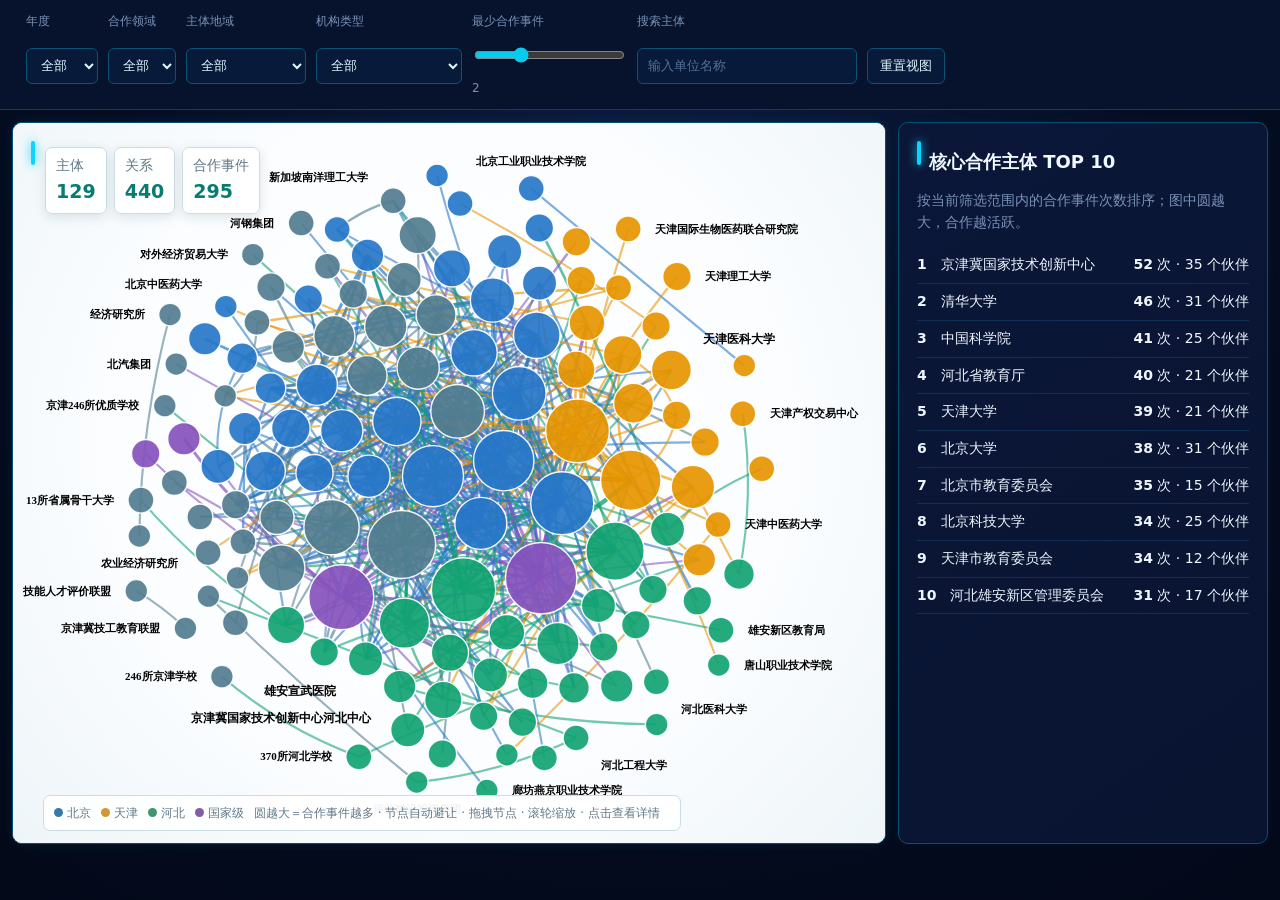
==== web7.8/network/index.html @ 8069d140 "fix: remove duplicate event - 首都教育 京津冀蒙高校商科分联盟 (f470b2ea8380) Removed duplicate cooperation event (s" ====
<!doctype html>
<html lang="zh-CN"><head><meta charset="utf-8"><meta name="viewport" content="width=device-width,initial-scale=1">
<title>京津冀教育科技人才合作网络</title>
<style>
:root{--bg:#f5f7f6;--panel:#fff;--ink:#17323f;--muted:#6b7e87;--line:#dce5e3;--green:#137c69;--navy:#1f5169;--gold:#cf8c2b;--red:#b75555}*{box-sizing:border-box}body{margin:0;background:var(--bg);color:var(--ink);font:14px/1.55 "Microsoft YaHei",system-ui,sans-serif}header{padding:22px 26px 16px;background:linear-gradient(120deg,#143c50,#176f66);color:#fff}h1{margin:0;font-size:25px;letter-spacing:.03em}header p{margin:5px 0 0;color:#d9ece8}.filters{display:flex;gap:10px;flex-wrap:wrap;padding:14px 26px;background:#fff;border-bottom:1px solid var(--line)}label{display:grid;gap:4px;color:var(--muted);font-size:12px}select,input{height:36px;border:1px solid var(--line);border-radius:6px;padding:0 10px;background:#fff;color:var(--ink)}input[type=search]{width:220px}.main{display:grid;grid-template-columns:minmax(0,1fr) 370px;gap:14px;padding:14px;max-width:1650px;margin:auto}.network,.side,.card{background:var(--panel);border:1px solid var(--line);border-radius:10px}.network{position:relative;min-height:690px;overflow:hidden}.network canvas{width:100%;height:690px;display:block;cursor:grab}.network canvas:active{cursor:grabbing}.metrics{position:absolute;left:14px;top:14px;display:flex;gap:7px;pointer-events:none}.metric{background:#ffffffea;border:1px solid var(--line);border-radius:7px;padding:7px 10px;box-shadow:0 3px 12px #203b4720}.metric b{display:block;font-size:19px;color:var(--green)}.legend{position:absolute;left:14px;bottom:12px;background:#ffffffed;border:1px solid var(--line);border-radius:7px;padding:8px 10px;color:var(--muted);font-size:12px}.legend span{margin-right:10px}.dot{display:inline-block;width:9px;height:9px;border-radius:50%;margin-right:4px}.side{padding:16px;min-height:690px;overflow:auto;max-height:calc(100vh - 150px)}h2{margin:0 0 8px;font-size:18px}h3{font-size:14px;margin:18px 0 7px}.muted{color:var(--muted)}.tag{display:inline-block;padding:2px 7px;border-radius:10px;background:#edf5f2;color:var(--green);margin:2px;font-size:12px}.event{border-top:1px solid var(--line);padding:10px 0}.event a{color:var(--navy);font-weight:600;text-decoration:none}.event p{margin:4px 0;color:var(--muted);font-size:12px}.partner{display:flex;justify-content:space-between;border-bottom:1px solid var(--line);padding:7px 0}.tooltip{position:fixed;display:none;z-index:9;max-width:300px;background:#17323fee;color:#fff;padding:8px 10px;border-radius:6px;pointer-events:none;font-size:12px}.empty{padding:45px 10px;text-align:center;color:var(--muted)}button{border:1px solid var(--line);background:#fff;height:36px;border-radius:6px;padding:0 12px;color:var(--ink)}@media(max-width:900px){.main{grid-template-columns:1fr}.network,.network canvas{min-height:570px;height:570px}.side{max-height:none;min-height:0}.metrics{flex-wrap:wrap;right:10px}.filters{padding:12px}input[type=search]{width:180px}}

/* V2：与总体智能决策平台一致的深色数据大屏风格 */
:root{--bg:#050d22;--panel:#0b1635;--ink:#eef7ff;--muted:#7892b8;--line:#0b5273;--green:#00d5b0;--navy:#09c9f4;--gold:#ffb51f;--red:#ff6374}
body{background:radial-gradient(circle at 50% 0,#0c1d43 0,#050d22 48%,#030919 100%);color:var(--ink)}
header{padding:18px 26px 16px;background:linear-gradient(90deg,#061128 0,#081735 55%,#07122b 100%);border-bottom:2px solid #064969;box-shadow:0 5px 24px #00bde31a}
.brand{display:flex;align-items:center;gap:14px}.brandmark{width:46px;height:46px;border:2px solid #08c6f4;border-radius:50%;display:grid;place-items:center;color:#0bd0ff;font-size:23px;box-shadow:0 0 18px #00bde344,inset 0 0 15px #00bde322}.brandtext h1{font-size:23px;text-shadow:0 0 12px #00bde344}.brandtext p{margin:2px 0 0}.navhint{margin-left:auto;display:flex;gap:8px}.navhint span{padding:8px 13px;border:1px solid #0a3d60;border-radius:6px;color:#7994bc}.navhint .active{color:#0dd6ff;background:#072848;box-shadow:0 0 15px #00bde329}
.filters{background:#07132d;border-bottom:1px solid #06435f;padding:12px 26px}.filters label{color:#7892b8}.filters select,.filters input,.filters button{background:#081a39;color:#dff7ff;border-color:#0b5273}.filters input::placeholder{color:#547197}.filters input[type=range]{accent-color:#06ccef}.filters button:hover{border-color:#0bd4ff;color:#0bd4ff;box-shadow:0 0 10px #00c8ef44}
.main{max-width:none;padding:12px;gap:12px}.network,.side,.card{border:1px solid #085073;border-radius:10px;box-shadow:0 0 12px #00c9ef0d}.network{min-height:720px;background:#fff;box-shadow:inset 0 0 0 1px #dce8ef,0 0 12px #00c9ef18}.side{background:linear-gradient(145deg,#0b1738,#091431)}.network:before,.side:before{content:"";position:absolute;left:18px;top:18px;width:4px;height:24px;border-radius:3px;background:#0bd4ff;box-shadow:0 0 10px #0bd4ff}.network canvas{height:720px;background:radial-gradient(circle at 50% 45%,#ffffff 0,#fbfdff 58%,#eef5f8 100%)}
.metrics{left:32px;top:24px}.metric{background:#fffffff2;border-color:#cbdce5;color:#607887;box-shadow:0 3px 12px #18394a22}.metric b{color:#087c71;text-shadow:none}.legend{left:30px;background:#fffffff2;border-color:#cbdce5;color:#607887}.side{position:relative;padding:25px 18px 18px;min-height:720px;max-height:calc(100vh - 154px)}.side h2{padding-left:12px;color:#eff9ff}.side h3{color:#bcd8eb}.side .muted{color:#7892b8}.tag{background:#062b43;color:#0fd5f3;border:1px solid #075579}.event,.partner{border-color:#123054}.event a{color:#25d4ff}.event a:hover{text-shadow:0 0 8px #00c8ef88}.event p{color:#7892b8}.tooltip{background:#07152ff2;border:1px solid #0bc8ef;color:#eafbff;box-shadow:0 0 18px #00c8ef55}.empty{color:#7892b8}
@media(max-width:900px){.navhint{display:none}.network,.network canvas{min-height:600px;height:600px}.side{min-height:0}}
</style><style>header{display:none!important}html,body{height:100%;overflow:auto}</style></head><body>
<header><div class="brand"><div class="brandmark">↑</div><div class="brandtext"><h1>京津冀教育科技人才协同发展智能决策平台</h1><p>教育科技人才一体化 · 数据驱动 · 智能决策</p></div><div class="navhint"><span>首页</span><span class="active">协同监测</span><span>一体化分析</span><span>资源研究</span></div></div></header>
<section class="filters"><label>年度<select id="year"></select></label><label>合作领域<select id="domain"></select></label><label>主体地域<select id="region"></select></label><label>机构类型<select id="type"></select></label><label>最少合作事件<input id="min" type="range" min="1" max="5" value="2"><span id="minv">2</span></label><label>搜索主体<input id="search" type="search" placeholder="输入单位名称"></label><label>&nbsp;<button id="reset">重置视图</button></label></section>
<main class="main"><section class="network"><canvas id="canvas"></canvas><div class="metrics" id="metrics"></div><div class="legend"><span><i class="dot" style="background:#3979a8"></i>北京</span><span><i class="dot" style="background:#d59736"></i>天津</span><span><i class="dot" style="background:#3e9670"></i>河北</span><span><i class="dot" style="background:#865da4"></i>国家级</span><span>圆越大＝合作事件越多 · 节点自动避让 · 拖拽节点 · 滚轮缩放 · 点击查看详情</span></div></section><aside class="side" id="side"><div class="empty">点击节点或连线查看合作详情</div></aside></main><div class="tooltip" id="tip"></div>
<script>const DATA={"meta":{"source_file":"D:\\xwechat_files\\wxid_mkqjqmqepxcv22_532d\\msg\\file\\2026-08\\京津冀教育科技人才协同发展事件数据库(1).xlsx","source_rows":872,"deduplicated_events":839,"included_events":418,"excluded_events":421,"nodes":336,"edges":1553,"body_fetch_usable":467},"nodes":[{"id":"京津冀国家技术创新中心","name":"京津冀国家技术创新中心","region":"中央及国家级","type":"园区及平台","event_count":52,"partner_count":75,"event_ids":["01e055aff99e","06ebd5f89144","0906494f4fde","106d9d2fc551","109b3387d1ed","142f8fd64986","1850ac233330","1875d69f1ff2","1be061aa621b","263f63794c7e","28ec46198712","33f8ccdfa857","342f454cb18b","3597f54d7ce5","370dd178e4c0","3942eb777fcd","3acffaf16e60","469114cd477e","4e369cf79e37","50f0d070b2e9","5ec7fa03bc88","665514667b36","6680ca3bd3eb","6f6f33fc5ad5","7746b48a8fd6","77b0f37a5fa3","7fdbab0e2c99","80da3270ca38","82987978a634","842acb5c7f23","8fbe31165efe","9fc32e26121e","a6f9c026150e","b06c15eb9127","b79d5b9b77cd","b7b74e21c752","b80bbf5bf09a","b9f520d0c2be","ba60875f2404","be96c21eb8de","c4c9e2ab505d","c5bd87ef06f4","c71d321e7f14","cfc4c50e1c89","d0c648d0df20","db5dc44e192b","dcd30cea3461","de1c3c314a8d","f0ffb0e7230a","f9b4d84347a6","fd97b5c7b16a","fef32b311067"]},{"id":"清华大学","name":"清华大学","region":"其他","type":"高校","event_count":46,"partner_count":79,"event_ids":["0906494f4fde","0b1bb77cca22","109b3387d1ed","15dd299658e2","187901493623","1aa36284285a","248c2bdabce5","266354b0bc82","2dd7b546f920","2dfdb08df81a","335441c7f6f4","34d2e0b5cf9d","3597f54d7ce5","36db40d65f28","36e3dc51bcd3","4697380b0ef9","51826ee925c2","5557e9390ba1","56da93487727","5a16c2e0fddb","5cd5b594fc6c","60621381730d","610b2d7a52e7","665514667b36","6cc1622c0039","78a0b305bd24","7e89385ef152","82448ecf137b","82987978a634","84580a4b306a","9164ebfd12e3","971efa746d02","9ad09223bed3","a11eb30903a8","a6f9c026150e","ac7a938dc5be","adfe0d4be02b","b047d87e29cc","b15b1bd6f713","b714af468f29","b9532602e520","bb029920bb19","dddd9a68fbfd","dea31f1c6885","f8b83ace4ce6","feb7f1f1bfaa"]},{"id":"中国科学院","name":"中国科学院","region":"中央及国家级","type":"高校","event_count":41,"partner_count":81,"event_ids":["01fb97722ce7","0eb7b739b3e2","15dd299658e2","1d864b4aac15","22ce18ba667a","22d56f313c37","263f63794c7e","2f2b24e48dd6","342f454cb18b","34d2e0b5cf9d","36471a0ac72a","377988fe750e","39153ec2525d","46144307a230","4fd20f540b21","50f0d070b2e9","51826ee925c2","58fb04ba9334","665514667b36","70a06d486361","753d0f9583be","78a0b305bd24","7e8e4b448d14","80902db3ca78","80da3270ca38","82987978a634","877e6b0117ef","8a558a37112c","8dfffb831c91","a2f8cfed0c7a","a5cd266ef7f1","a6b3b626f26b","a741ac4c527a","b3d19019a73a","c71d321e7f14","cd7d1617a87f","deb15c0a06b4","e0ea34e5260d","e876ccb1abd2","f9b4d84347a6","feb7f1f1bfaa"]},{"id":"河北省教育厅","name":"河北省教育厅","region":"河北","type":"政府部门","event_count":40,"partner_count":53,"event_ids":["06abeca02577","0b862483613f","17a995a6f9ab","1aa36284285a","20bde6b3cd98","20d4cf0975d2","264ffa85e14c","2e489f296b43","48229683189f","56a346f1d5c5","5756e66f3011","601230dc5061","62d6e7d37638","652a25f2c4f3","6c7bef679514","7b00247bb1b2","7dee9d5f3dcd","8153e64ae110","8490296e65c9","8822146da062","8c369fbf81fe","930bb80ada24","968f0f7db956","ba858f73772f","baafbef5658a","c74265ca6269","c7c98f4079a1","ca9f8760969e","d0195c3c7c72","dbb2c4cbd35a","e5eb286cbff4","e6ffe73155cd","e7b6e370c4c6","f20059e569a2","f4241db521a6","f47a5c51e1fd","f9b4d84347a6","fa45322af950","fda5b03ad51e","ff1303741999"]},{"id":"天津大学","name":"天津大学","region":"天津","type":"高校","event_count":39,"partner_count":67,"event_ids":["0906494f4fde","109b3387d1ed","1a9e3dc9356c","266354b0bc82","29f11319fde6","2dd7b546f920","396c8539be7f","4dcda725bc95","50b7637e3d1a","665514667b36","6bd9036c93c5","71e9b9d51bae","72d25cc8e4f2","76a9586858db","79feb4b2701c","7d31cde9cebf","82987978a634","9164ebfd12e3","9347226d1cbe","9eab991eaddc","a11eb30903a8","a553b222eae3","a5cd266ef7f1","a6f9c026150e","a940e60a135b","ba60875f2404","bdfe8378b173","bebc0d56976b","c3ece6156471","c4c9e2ab505d","c537c4fdee1a","cfc4c50e1c89","d00c35e88a17","e97d89c8060d","f6097602abfc","f789408b34df","f8b83ace4ce6","fd1fe5c1149e","ff48e168fe15"]},{"id":"北京大学","name":"北京大学","region":"北京","type":"高校","event_count":38,"partner_count":60,"event_ids":["08f85bda557c","0b1bb77cca22","0bce36c6b8b6","1514f3d4f274","15dd299658e2","1850ac233330","187901493623","1be061aa621b","266354b0bc82","28ec46198712","29ad4bd3c9b1","335441c7f6f4","3597f54d7ce5","36db40d65f28","419fc9ccc65e","51826ee925c2","7e89385ef152","812b7007ab5f","82448ecf137b","82987978a634","8429784189d7","916a5836caf9","930bb80ada24","9e3b4b5e1d36","ac7a938dc5be","ad0ee04fa1a7","adfe0d4be02b","b3d19019a73a","b714af468f29","b9532602e520","bb029920bb19","c4f68dade48e","c5bd87ef06f4","d0df7e69dc8a","dea31f1c6885","df9009a14fcc","ec41674301ef","f1d7354e246a"]},{"id":"北京市教育委员会","name":"北京市教育委员会","region":"北京","type":"政府部门","event_count":35,"partner_count":28,"event_ids":["06abeca02577","0b862483613f","17a995a6f9ab","1aa36284285a","20bde6b3cd98","20d4cf0975d2","264ffa85e14c","2a65d849b128","2dfdb08df81a","39bb1ac32428","43197cf5fac2","47a0ac534b5f","48229683189f","5756e66f3011","62d6e7d37638","652a25f2c4f3","7b00247bb1b2","7dee9d5f3dcd","8153e64ae110","8490296e65c9","8692e0b59331","8822146da062","968f0f7db956","9b5bdcd8f51c","ba858f73772f","c74265ca6269","c7c98f4079a1","d0195c3c7c72","dbb2c4cbd35a","e5eb286cbff4","e6ffe73155cd","eeb9d67c9201","f20059e569a2","f4241db521a6","fa45322af950"]},{"id":"北京科技大学","name":"北京科技大学","region":"北京","type":"高校","event_count":34,"partner_count":48,"event_ids":["0e9bc0b1db5b","14631aa6ad74","161a59b833ee","1be061aa621b","23e13d80f45e","28ec46198712","2e489f296b43","2f2b24e48dd6","39bb1ac32428","551d78440cf4","5557e9390ba1","5bb6627f2507","5d4f7ee504ab","67679dcf7460","78a0b305bd24","8350e89beca9","8398056a7583","886a7365e92e","8efa8e0b2738","916a5836caf9","9e3b4b5e1d36","a6b3b626f26b","ac7a938dc5be","adfe0d4be02b","baf2dfbec480","c49b0fad66c6","d427e1c51e72","d45c8736bce2","df5569acba9a","e3827f5f4680","e9529d4e0f5f","f1d7354e246a","f47a5c51e1fd","f9b4d84347a6"]},{"id":"天津市教育委员会","name":"天津市教育委员会","region":"天津","type":"政府部门","event_count":34,"partner_count":36,"event_ids":["06abeca02577","0b862483613f","103eb284bbfe","10f7d2bd96a5","17a995a6f9ab","1aa36284285a","20d4cf0975d2","22437c5515fa","264ffa85e14c","43197cf5fac2","48229683189f","4dc0dec9bea1","4dcda725bc95","5756e66f3011","5da3b46d856c","62d6e7d37638","652a25f2c4f3","7b00247bb1b2","7dee9d5f3dcd","8153e64ae110","8822146da062","930bb80ada24","968f0f7db956","a42465b1e316","ba858f73772f","c74265ca6269","c7c98f4079a1","d0195c3c7c72","d5405ca2d94a","d937d9664c5c","dbb2c4cbd35a","e5eb286cbff4","f4241db521a6","fa45322af950"]},{"id":"河北雄安新区管理委员会","name":"河北雄安新区管理委员会","region":"河北","type":"政府部门","event_count":31,"partner_count":47,"event_ids":["0bce36c6b8b6","109b3387d1ed","174814127978","264ffa85e14c","29b1431faf12","29cfdb4b30c5","2dfdb08df81a","36471a0ac72a","36db40d65f28","36e3dc51bcd3","36f47a364fab","50191d5bedb2","5bb6627f2507","5cd5b594fc6c","65ef85ea88f8","6cc1622c0039","7017ac790ec0","80da3270ca38","83e626753f7a","91d7bf103e31","9b5bdcd8f51c","a2f8cfed0c7a","b1a1ea749a83","d731aedf65cf","d937d9664c5c","e3827f5f4680","ed3f5dbe7344","eeb9d67c9201","f210131f3f13","f9aca522b956","f9b4d84347a6"]},{"id":"南开大学","name":"南开大学","region":"其他","type":"高校","event_count":27,"partner_count":52,"event_ids":["0906494f4fde","15dd299658e2","20ee6915489d","266354b0bc82","29f11319fde6","335441c7f6f4","71e9b9d51bae","72d25cc8e4f2","753d0f9583be","7d31cde9cebf","81cc708b7eb2","82448ecf137b","930bb80ada24","9347226d1cbe","98ac57c56aa0","9ad09223bed3","9c468aa9ce0a","a4b21e21f5db","b06c15eb9127","ba60875f2404","bdfe8378b173","c4c9e2ab505d","ca9f8760969e","d00c35e88a17","dbaf5bbb776a","f6097602abfc","fef32b311067"]},{"id":"北京交通大学","name":"北京交通大学","region":"北京","type":"高校","event_count":25,"partner_count":49,"event_ids":["0e9bc0b1db5b","14631aa6ad74","1be061aa621b","23e13d80f45e","28ec46198712","2e489f296b43","335441c7f6f4","36f47a364fab","435d208bc9b3","551d78440cf4","5557e9390ba1","5d4f7ee504ab","665514667b36","67679dcf7460","8350e89beca9","8692e0b59331","9e3b4b5e1d36","adfe0d4be02b","b2861ae6a07a","b8886facbccc","c49b0fad66c6","d427e1c51e72","d45c8736bce2","d7f22b2b33fe","e9529d4e0f5f"]},{"id":"中国地质大学","name":"中国地质大学","region":"其他","type":"高校","event_count":25,"partner_count":42,"event_ids":["0e9bc0b1db5b","14631aa6ad74","1be061aa621b","23e13d80f45e","28ec46198712","29cfdb4b30c5","2e489f296b43","335441c7f6f4","33758b406391","551d78440cf4","5557e9390ba1","5d4f7ee504ab","67679dcf7460","8692e0b59331","9e3b4b5e1d36","a2f8cfed0c7a","adfe0d4be02b","b2861ae6a07a","c49b0fad66c6","c4f68dade48e","d427e1c51e72","d45c8736bce2","d5b5c72df9bf","e9529d4e0f5f","ff48e168fe15"]},{"id":"北京理工大学","name":"北京理工大学","region":"北京","type":"高校","event_count":23,"partner_count":57,"event_ids":["106d9d2fc551","15dd299658e2","1decac513b58","51826ee925c2","551d78440cf4","5756e66f3011","610b2d7a52e7","665514667b36","67679dcf7460","781c34b77112","78a0b305bd24","9164ebfd12e3","a8c963a09380","b2861ae6a07a","bdfe8378b173","c49b0fad66c6","c4f68dade48e","c5bd87ef06f4","c7e8156809b5","d00c35e88a17","d0c648d0df20","d427e1c51e72","f0ffb0e7230a"]},{"id":"河北工业大学","name":"河北工业大学","region":"河北","type":"高校","event_count":21,"partner_count":57,"event_ids":["06c2634c4090","160abf7127b6","266354b0bc82","2dd7b546f920","2e489f296b43","4697380b0ef9","56440da13754","665514667b36","6bd9036c93c5","74aa161a9194","74da33b8dc48","769e8398e7a5","76a9586858db","8c369fbf81fe","9164ebfd12e3","976978a64502","b2861ae6a07a","cd7d1617a87f","d45c8736bce2","f6097602abfc","ff48e168fe15"]},{"id":"北京林业大学","name":"北京林业大学","region":"北京","type":"高校","event_count":19,"partner_count":39,"event_ids":["0e9bc0b1db5b","14631aa6ad74","15dd299658e2","1be061aa621b","23e13d80f45e","28ec46198712","2e489f296b43","551d78440cf4","5557e9390ba1","5d4f7ee504ab","67679dcf7460","8350e89beca9","9e3b4b5e1d36","adfe0d4be02b","b2861ae6a07a","c49b0fad66c6","d427e1c51e72","d45c8736bce2","e9529d4e0f5f"]},{"id":"北京航空航天大学","name":"北京航空航天大学","region":"北京","type":"高校","event_count":17,"partner_count":37,"event_ids":["106d9d2fc551","1850ac233330","20ee6915489d","5362a507de9e","551d78440cf4","5bb6627f2507","67679dcf7460","7017ac790ec0","8692e0b59331","8efa8e0b2738","94745b81db46","a4b21e21f5db","b2861ae6a07a","b3d19019a73a","c49b0fad66c6","df9009a14fcc","f9b4d84347a6"]},{"id":"中国人民大学","name":"中国人民大学","region":"其他","type":"高校","event_count":17,"partner_count":34,"event_ids":["1aa36284285a","2a65d849b128","2dfdb08df81a","4e369cf79e37","60621381730d","664169bef7f2","753d0f9583be","7c63b1b6bff6","7e89385ef152","8692e0b59331","916a5836caf9","91d7bf103e31","9c468aa9ce0a","adfe0d4be02b","b2dbd0b32e5c","ed3f5dbe7344","f1d7354e246a"]},{"id":"北京经济管理职业学院","name":"北京经济管理职业学院","region":"北京","type":"高校","event_count":17,"partner_count":29,"event_ids":["1aa36284285a","1c19ad865438","20d4cf0975d2","264ffa85e14c","2dfdb08df81a","5756e66f3011","60621381730d","7b00247bb1b2","8153e64ae110","81ee5ee87035","8822146da062","a8c963a09380","ba858f73772f","c7e8156809b5","d427e1c51e72","d5405ca2d94a","fa45322af950"]},{"id":"北京市科学技术研究院","name":"北京市科学技术研究院","region":"北京","type":"科研院所","event_count":15,"partner_count":31,"event_ids":["06ebd5f89144","22d56f313c37","3597f54d7ce5","422901699ca3","6c8ea2b2aa1d","7627ba5b12b2","82987978a634","84580a4b306a","920a5a0940b8","a8c963a09380","abf6a57fe579","c5d6f6defcf4","cf56ffea12f7","e7d88f0690bf","f0ffb0e7230a"]},{"id":"北京工业大学","name":"北京工业大学","region":"北京","type":"高校","event_count":13,"partner_count":43,"event_ids":["064982624bdb","1be061aa621b","28ec46198712","40a9000471df","665514667b36","88891e52783d","a4b21e21f5db","a553b222eae3","c49b0fad66c6","f6097602abfc","fd97b5c7b16a","ff1303741999","ff454a215e71"]},{"id":"北京工商大学","name":"北京工商大学","region":"北京","type":"高校","event_count":13,"partner_count":29,"event_ids":["0256e2d6438d","2b9ddf0f7900","39153ec2525d","40a9000471df","4e369cf79e37","5756e66f3011","7b00247bb1b2","9d8479d167e0","a8c963a09380","ba858f73772f","c7e8156809b5","ccdceef868d2","ff1303741999"]},{"id":"天津市科技创新发展中心","name":"天津市科技创新发展中心","region":"天津","type":"园区及平台","event_count":14,"partner_count":22,"event_ids":["06ebd5f89144","377988fe750e","469114cd477e","5eeb6f103760","6312a21988da","8b988f6e9aa2","920a5a0940b8","9fc32e26121e","b03c12f3d24d","b05bfed71bd9","b084c21ac3fd","c5d6f6defcf4","e7a8c7956960","fef32b311067"]},{"id":"首都师范大学","name":"首都师范大学","region":"其他","type":"高校","event_count":13,"partner_count":35,"event_ids":["1ba994c2708a","1be061aa621b","2005fc894b55","28ec46198712","47a0ac534b5f","54ca466dd712","665514667b36","8c369fbf81fe","baafbef5658a","d171458ce4a5","d427e1c51e72","fd97b5c7b16a","fe85186899f9"]},{"id":"雄安高校协同创新联盟","name":"雄安高校协同创新联盟","region":"河北","type":"社会组织","event_count":13,"partner_count":31,"event_ids":["14631aa6ad74","23e13d80f45e","5362a507de9e","7e89385ef152","8350e89beca9","8398056a7583","a29e3146c0d3","b2861ae6a07a","baf2dfbec480","d45c8736bce2","df5569acba9a","f47a5c51e1fd","f9b4d84347a6"]},{"id":"中关村发展集团","name":"中关村发展集团","region":"其他","type":"企业","event_count":13,"partner_count":22,"event_ids":["0b1bb77cca22","174814127978","5bb6627f2507","65ef85ea88f8","6680ca3bd3eb","7627ba5b12b2","7d5e3d9cb708","82932b0c6c39","842acb5c7f23","8efa8e0b2738","deb15c0a06b4","e6ad2226763e","f0ffb0e7230a"]},{"id":"天津科技大学","name":"天津科技大学","region":"天津","type":"高校","event_count":11,"partner_count":32,"event_ids":["0b4a63cd51df","335441c7f6f4","39153ec2525d","40a9000471df","4dcda725bc95","76a9586858db","7be5d0c18daa","976978a64502","bdfe8378b173","e6ad2226763e","ff1303741999"]},{"id":"天津医科大学","name":"天津医科大学","region":"天津","type":"高校","event_count":11,"partner_count":28,"event_ids":["29f11319fde6","341abfd0233d","39153ec2525d","6a06be5a7284","7e89385ef152","812b7007ab5f","9347226d1cbe","c3ece6156471","d8f467e70296","fea1128ff625","ff1303741999"]},{"id":"北京信息科技大学","name":"北京信息科技大学","region":"北京","type":"高校","event_count":12,"partner_count":21,"event_ids":["16a4ce8c0faa","1be061aa621b","28ec46198712","5756e66f3011","7b00247bb1b2","9d8479d167e0","a8c963a09380","ba858f73772f","c7e8156809b5","d0c648d0df20","dee40d294d91","f4241db521a6"]},{"id":"中国卫星网络集团","name":"中国卫星网络集团","region":"其他","type":"企业","event_count":12,"partner_count":18,"event_ids":["08ca01938199","142f8fd64986","248c2bdabce5","2ddeb996641f","56440da13754","7017ac790ec0","971efa746d02","b778665584dd","be96c21eb8de","d835b3af6634","db5dc44e192b","ecde370d007e"]},{"id":"燕山大学","name":"燕山大学","region":"其他","type":"高校","event_count":11,"partner_count":30,"event_ids":["20ee6915489d","335441c7f6f4","5362a507de9e","88891e52783d","8c369fbf81fe","a4b21e21f5db","b047d87e29cc","b2861ae6a07a","bb029920bb19","f9b4d84347a6","ff48e168fe15"]},{"id":"华北电力大学","name":"华北电力大学","region":"其他","type":"高校","event_count":11,"partner_count":29,"event_ids":["20ee6915489d","2e489f296b43","551d78440cf4","6291a28b7b22","67679dcf7460","976978a64502","b2861ae6a07a","c49b0fad66c6","d7f22b2b33fe","e46f2af808f8","f210131f3f13"]},{"id":"北京联合大学","name":"北京联合大学","region":"北京","type":"高校","event_count":11,"partner_count":21,"event_ids":["39153ec2525d","47a0ac534b5f","5756e66f3011","7b00247bb1b2","98131f6503b8","9d8479d167e0","a8c963a09380","b2dbd0b32e5c","ba858f73772f","c39a0e7f2998","c7e8156809b5"]},{"id":"天津职业大学","name":"天津职业大学","region":"天津","type":"高校","event_count":10,"partner_count":22,"event_ids":["22437c5515fa","36db40d65f28","587e06f918e8","930bb80ada24","a0787d67fea2","d0195c3c7c72","d0d75fb5e33c","df6af191ec52","f20059e569a2","fda5b03ad51e"]},{"id":"北京邮电大学","name":"北京邮电大学","region":"北京","type":"高校","event_count":10,"partner_count":21,"event_ids":["109b3387d1ed","1806d3fa6609","20ee6915489d","29b1431faf12","2ddeb996641f","9164ebfd12e3","a59233efd040","ad0ee04fa1a7","b6ac9357b325","d7f22b2b33fe"]},{"id":"河北清华发展研究院","name":"河北清华发展研究院","region":"河北","type":"科研院所","event_count":9,"partner_count":37,"event_ids":["16a4ce8c0faa","2dd7b546f920","4697380b0ef9","56da93487727","58fb04ba9334","5a16c2e0fddb","665514667b36","7e89385ef152","dddd9a68fbfd"]},{"id":"北京师范大学","name":"北京师范大学","region":"北京","type":"高校","event_count":9,"partner_count":36,"event_ids":["0e1da7ac4ea2","15dd299658e2","2005fc894b55","41c31f7c1ffb","56a346f1d5c5","665514667b36","adfe0d4be02b","c49b0fad66c6","ca9f8760969e"]},{"id":"天津师范大学","name":"天津师范大学","region":"天津","type":"高校","event_count":9,"partner_count":35,"event_ids":["01fb97722ce7","103eb284bbfe","40a9000471df","50b7637e3d1a","56a346f1d5c5","665514667b36","b2dbd0b32e5c","baafbef5658a","ca9f8760969e"]},{"id":"河北大学","name":"河北大学","region":"河北","type":"高校","event_count":9,"partner_count":32,"event_ids":["0e1da7ac4ea2","2858ab57c7e9","39153ec2525d","601230dc5061","6291a28b7b22","82987978a634","b2861ae6a07a","b2dbd0b32e5c","bb029920bb19"]},{"id":"首都医科大学","name":"首都医科大学","region":"其他","type":"高校","event_count":9,"partner_count":32,"event_ids":["0b1bb77cca22","3a77c92ad9ea","419fc9ccc65e","82987978a634","a7034309211f","b83210d607a8","c49b0fad66c6","ecde370d007e","fef32b311067"]},{"id":"北京化工大学","name":"北京化工大学","region":"北京","type":"高校","event_count":9,"partner_count":21,"event_ids":["0256e2d6438d","15dd299658e2","2b9ddf0f7900","2ffc01771e1b","4fd20f540b21","976978a64502","abb146f6f412","bebc0d56976b","e876ccb1abd2"]},{"id":"京津冀国家技术创新中心雄安中心","name":"京津冀国家技术创新中心雄安中心","region":"河北","type":"园区及平台","event_count":9,"partner_count":19,"event_ids":["109b3387d1ed","142f8fd64986","50f0d070b2e9","80da3270ca38","b79d5b9b77cd","b9f520d0c2be","c71d321e7f14","db5dc44e192b","f9b4d84347a6"]},{"id":"河北师范大学","name":"河北师范大学","region":"河北","type":"高校","event_count":7,"partner_count":36,"event_ids":["56a346f1d5c5","665514667b36","b2861ae6a07a","baafbef5658a","f40aff123513","fe85186899f9","ff1303741999"]},{"id":"河北省科学院","name":"河北省科学院","region":"河北","type":"高校","event_count":8,"partner_count":19,"event_ids":["06ebd5f89144","342f454cb18b","4fd20f540b21","7627ba5b12b2","c5d6f6defcf4","dcd30cea3461","e876ccb1abd2","ed1847487a91"]},{"id":"京津冀国家技术创新中心天津中心","name":"京津冀国家技术创新中心天津中心","region":"天津","type":"园区及平台","event_count":8,"partner_count":8,"event_ids":["01e055aff99e","342f454cb18b","6f6f33fc5ad5","842acb5c7f23","8fbe31165efe","b79d5b9b77cd","ba60875f2404","c4c9e2ab505d"]},{"id":"北京建筑大学","name":"北京建筑大学","region":"北京","type":"高校","event_count":7,"partner_count":27,"event_ids":["39bb1ac32428","4a23a1e8ce7f","665514667b36","82987978a634","b83c27fe7991","f191d518ce18","f9eae24ce415"]},{"id":"北海幼儿园","name":"北海幼儿园","region":"其他","type":"中小学及教育机构","event_count":7,"partner_count":26,"event_ids":["1aa36284285a","2dfdb08df81a","40a9000471df","60621381730d","611735ad4c69","9e3b4b5e1d36","ecde370d007e"]},{"id":"河北农业大学","name":"河北农业大学","region":"河北","type":"高校","event_count":7,"partner_count":22,"event_ids":["0334c580451c","1a9e3dc9356c","27f8ccd64d30","2e489f296b43","6291a28b7b22","b24d88a5871c","b8707040dc61"]},{"id":"雄安国创中心","name":"雄安国创中心","region":"河北","type":"园区及平台","event_count":7,"partner_count":20,"event_ids":["109b3387d1ed","36471a0ac72a","36f47a364fab","6c7bef679514","74aa161a9194","c71d321e7f14","d7f22b2b33fe"]},{"id":"北京市科学技术委员会、中关村科技园区管理委员会","name":"北京市科学技术委员会、中关村科技园区管理委员会","region":"北京","type":"政府部门","event_count":7,"partner_count":19,"event_ids":["0256e2d6438d","7627ba5b12b2","7d5e3d9cb708","8efa8e0b2738","cd7d1617a87f","e0ea34e5260d","f0ffb0e7230a"]},{"id":"雄安宣武医院","name":"雄安宣武医院","region":"河北","type":"其他","event_count":7,"partner_count":19,"event_ids":["1be061aa621b","4e369cf79e37","82448ecf137b","9e3b4b5e1d36","e89c5d67fe4b","ecde370d007e","fd97b5c7b16a"]},{"id":"河北省科技成果转化促进中心","name":"河北省科技成果转化促进中心","region":"河北","type":"园区及平台","event_count":7,"partner_count":14,"event_ids":["21c17eadf720","2270790d68f3","2abbf9f9610f","7627ba5b12b2","a7034309211f","b084c21ac3fd","fef32b311067"]},{"id":"北京(京津冀)国际科技创新中心","name":"北京(京津冀)国际科技创新中心","region":"北京","type":"园区及平台","event_count":7,"partner_count":11,"event_ids":["064982624bdb","1d864b4aac15","550d84a5b58e","781c34b77112","82932b0c6c39","c5bd87ef06f4","fd97b5c7b16a"]},{"id":"卫星互联网创新联盟","name":"卫星互联网创新联盟","region":"其他","type":"社会组织","event_count":7,"partner_count":11,"event_ids":["109b3387d1ed","1806d3fa6609","248c2bdabce5","2ddeb996641f","7017ac790ec0","d835b3af6634","db5dc44e192b"]},{"id":"天津工业大学","name":"天津工业大学","region":"天津","type":"高校","event_count":6,"partner_count":28,"event_ids":["5111842c2847","665514667b36","781c34b77112","b62f36f3dd8e","bebc0d56976b","dcd30cea3461"]},{"id":"北京财贸职业学院","name":"北京财贸职业学院","region":"北京","type":"高校","event_count":6,"partner_count":14,"event_ids":["1aa36284285a","2dfdb08df81a","56b5886eb677","60621381730d","81ee5ee87035","c39a0e7f2998"]},{"id":"京津冀国家技术创新中心河北中心","name":"京津冀国家技术创新中心河北中心","region":"河北","type":"园区及平台","event_count":6,"partner_count":12,"event_ids":["33f8ccdfa857","469114cd477e","b62f36f3dd8e","dcd30cea3461","ed1847487a91","fef32b311067"]},{"id":"京津冀科研院所联盟","name":"京津冀科研院所联盟","region":"其他","type":"社会组织","event_count":6,"partner_count":10,"event_ids":["06ebd5f89144","3597f54d7ce5","84580a4b306a","920a5a0940b8","c5d6f6defcf4","e7d88f0690bf"]},{"id":"北京服装学院","name":"北京服装学院","region":"北京","type":"高校","event_count":6,"partner_count":9,"event_ids":["5756e66f3011","7b00247bb1b2","9d8479d167e0","a8c963a09380","ba858f73772f","c7e8156809b5"]},{"id":"河北雄安新区管委会","name":"河北雄安新区管委会","region":"河北","type":"政府部门","event_count":6,"partner_count":9,"event_ids":["36db40d65f28","3acffaf16e60","3fa3998de4bb","664169bef7f2","7746b48a8fd6","7c63b1b6bff6"]},{"id":"中国科学院科技创新发展中心","name":"中国科学院科技创新发展中心","region":"中央及国家级","type":"园区及平台","event_count":6,"partner_count":8,"event_ids":["36471a0ac72a","377988fe750e","46144307a230","58fb04ba9334","7e8e4b448d14","a741ac4c527a"]},{"id":"北京大学首都发展研究院","name":"北京大学首都发展研究院","region":"北京","type":"高校","event_count":6,"partner_count":5,"event_ids":["1514f3d4f274","187901493623","8429784189d7","ad0ee04fa1a7","d0df7e69dc8a","dbaf5bbb776a"]},{"id":"石家庄铁道大学","name":"石家庄铁道大学","region":"河北","type":"高校","event_count":5,"partner_count":31,"event_ids":["2e489f296b43","435d208bc9b3","665514667b36","b8886facbccc","f0ffb0e7230a"]},{"id":"北京语言大学","name":"北京语言大学","region":"北京","type":"高校","event_count":5,"partner_count":18,"event_ids":["551d78440cf4","67679dcf7460","b2861ae6a07a","c49b0fad66c6","f9aca522b956"]},{"id":"中国农业大学","name":"中国农业大学","region":"其他","type":"高校","event_count":5,"partner_count":14,"event_ids":["27f8ccd64d30","2dd7b546f920","52a8c8a21448","5b8c222a517e","9d1f9bb31441"]},{"id":"北京北科控股有限公司","name":"北京北科控股有限公司","region":"北京","type":"企业","event_count":5,"partner_count":13,"event_ids":["2270790d68f3","7627ba5b12b2","84580a4b306a","e7d88f0690bf","f0ffb0e7230a"]},{"id":"河北经贸大学","name":"河北经贸大学","region":"河北","type":"高校","event_count":4,"partner_count":12,"event_ids":["753d0f9583be","9534a36ebb22","bb598aaf6b0a","ff1303741999"]},{"id":"首都经济贸易大学","name":"首都经济贸易大学","region":"北京","type":"高校","event_count":4,"partner_count":12,"event_ids":["40a9000471df","98ac57c56aa0","bb598aaf6b0a","ff1303741999"]},{"id":"河北370所学校","name":"河北370所学校","region":"河北","type":"中小学及教育机构","event_count":5,"partner_count":9,"event_ids":["1bd9bdd1d8f9","436d9663997c","67ec0a0b3729","9ef563803891","be96c21eb8de"]},{"id":"河北省科技成果展示交易中心","name":"河北省科技成果展示交易中心","region":"河北","type":"园区及平台","event_count":5,"partner_count":8,"event_ids":["5eeb6f103760","730d2c66d6df","7e8e4b448d14","dccd568ce628","e7a8c7956960"]},{"id":"河北地质大学","name":"河北地质大学","region":"河北","type":"高校","event_count":4,"partner_count":18,"event_ids":["2e489f296b43","33758b406391","b2861ae6a07a","d5b5c72df9bf"]},{"id":"河北建筑工程学院","name":"河北建筑工程学院","region":"河北","type":"高校","event_count":4,"partner_count":18,"event_ids":["665514667b36","b83c27fe7991","f191d518ce18","f9eae24ce415"]},{"id":"河北省人民政府","name":"河北省人民政府","region":"河北","type":"政府部门","event_count":4,"partner_count":17,"event_ids":["20ee6915489d","33758b406391","9e3b4b5e1d36","e0ea34e5260d"]},{"id":"河北科技大学","name":"河北科技大学","region":"河北","type":"高校","event_count":4,"partner_count":17,"event_ids":["2e489f296b43","4697380b0ef9","abb146f6f412","d45c8736bce2"]},{"id":"中国传媒大学","name":"中国传媒大学","region":"其他","type":"高校","event_count":4,"partner_count":15,"event_ids":["551d78440cf4","67679dcf7460","b2dbd0b32e5c","c49b0fad66c6"]},{"id":"中国医学科学院","name":"中国医学科学院","region":"其他","type":"高校","event_count":4,"partner_count":14,"event_ids":["0b1bb77cca22","109b3387d1ed","51826ee925c2","f40aff123513"]},{"id":"天津交通职业学院","name":"天津交通职业学院","region":"天津","type":"高校","event_count":4,"partner_count":12,"event_ids":["22437c5515fa","587e06f918e8","74da33b8dc48","d5405ca2d94a"]},{"id":"耀华中学","name":"耀华中学","region":"其他","type":"中小学及教育机构","event_count":4,"partner_count":11,"event_ids":["22437c5515fa","41c31f7c1ffb","56a346f1d5c5","587e06f918e8"]},{"id":"天津市农业科学院","name":"天津市农业科学院","region":"天津","type":"高校","event_count":4,"partner_count":10,"event_ids":["0334c580451c","52a8c8a21448","8bca59128467","b24d88a5871c"]},{"id":"天津理工大学","name":"天津理工大学","region":"天津","type":"高校","event_count":4,"partner_count":10,"event_ids":["0b4a63cd51df","39bb1ac32428","a5cd266ef7f1","d00c35e88a17"]},{"id":"国家合成生物技术创新中心","name":"国家合成生物技术创新中心","region":"中央及国家级","type":"园区及平台","event_count":4,"partner_count":9,"event_ids":["0eb7b739b3e2","71e9b9d51bae","871f9d224f17","8dfffb831c91"]},{"id":"中科院天津工业生物技术研究所","name":"中科院天津工业生物技术研究所","region":"天津","type":"科研院所","event_count":4,"partner_count":8,"event_ids":["0eb7b739b3e2","39153ec2525d","8a558a37112c","d415f604b321"]},{"id":"雄安人才发展集团","name":"雄安人才发展集团","region":"河北","type":"企业","event_count":4,"partner_count":8,"event_ids":["5bbd97758993","94745b81db46","b3d19019a73a","df9009a14fcc"]},{"id":"唐山工业职业技术大学","name":"唐山工业职业技术大学","region":"河北","type":"高校","event_count":4,"partner_count":7,"event_ids":["d0195c3c7c72","d5405ca2d94a","f20059e569a2","fda5b03ad51e"]},{"id":"天津外国语大学","name":"天津外国语大学","region":"天津","type":"高校","event_count":4,"partner_count":7,"event_ids":["03ffce66fe7a","41c31f7c1ffb","56a346f1d5c5","5da3b46d856c"]},{"id":"北京市科委/中关村管委会","name":"北京市科委/中关村管委会","region":"北京","type":"政府部门","event_count":4,"partner_count":6,"event_ids":["1c017ae112ff","2b9ddf0f7900","6312a21988da","dccd568ce628"]},{"id":"北京技术市场协会","name":"北京技术市场协会","region":"北京","type":"社会组织","event_count":4,"partner_count":5,"event_ids":["21c17eadf720","2abbf9f9610f","a7034309211f","b084c21ac3fd"]},{"id":"天津市第一中学","name":"天津市第一中学","region":"天津","type":"中小学及教育机构","event_count":4,"partner_count":4,"event_ids":["10f7d2bd96a5","a5fc7bce3386","e6ffe73155cd","e7b6e370c4c6"]},{"id":"雄安空天信息研究院","name":"雄安空天信息研究院","region":"河北","type":"科研院所","event_count":4,"partner_count":3,"event_ids":["1806d3fa6609","a59233efd040","b6ac9357b325","d835b3af6634"]},{"id":"天津电子信息职业技术学院","name":"天津电子信息职业技术学院","region":"天津","type":"高校","event_count":3,"partner_count":26,"event_ids":["4dc0dec9bea1","587e06f918e8","665514667b36"]},{"id":"中科院生态中心","name":"中科院生态中心","region":"其他","type":"园区及平台","event_count":3,"partner_count":13,"event_ids":["15dd299658e2","877e6b0117ef","b8707040dc61"]},{"id":"天津市科学技术发展战略研究院","name":"天津市科学技术发展战略研究院","region":"天津","type":"科研院所","event_count":3,"partner_count":13,"event_ids":["1d4f1079fa4d","7627ba5b12b2","fef32b311067"]},{"id":"浙江大学","name":"浙江大学","region":"其他","type":"高校","event_count":3,"partner_count":11,"event_ids":["2dd7b546f920","36db40d65f28","b9532602e520"]},{"id":"雄安新区教育局","name":"雄安新区教育局","region":"河北","type":"政府部门","event_count":3,"partner_count":11,"event_ids":["160abf7127b6","20bde6b3cd98","f9b4d84347a6"]},{"id":"北京农学院","name":"北京农学院","region":"北京","type":"高校","event_count":3,"partner_count":10,"event_ids":["40a9000471df","b868ce4a9ea1","c39a0e7f2998"]},{"id":"史家小学","name":"史家小学","region":"其他","type":"中小学及教育机构","event_count":3,"partner_count":9,"event_ids":["1aa36284285a","2dfdb08df81a","60621381730d"]},{"id":"河钢集团","name":"河钢集团","region":"其他","type":"企业","event_count":3,"partner_count":9,"event_ids":["b15b1bd6f713","d45c8736bce2","e3827f5f4680"]},{"id":"13所省属骨干大学","name":"13所省属骨干大学","region":"其他","type":"高校","event_count":3,"partner_count":8,"event_ids":["2858ab57c7e9","9ef563803891","bb029920bb19"]},{"id":"河北民族师范学院","name":"河北民族师范学院","region":"河北","type":"高校","event_count":3,"partner_count":8,"event_ids":["2c0952edf78f","39bb1ac32428","d171458ce4a5"]},{"id":"370所河北学校","name":"370所河北学校","region":"河北","type":"中小学及教育机构","event_count":3,"partner_count":7,"event_ids":["1b7c8b51c2b4","1bd9bdd1d8f9","9ef563803891"]},{"id":"北京市农林科学院","name":"北京市农林科学院","region":"北京","type":"高校","event_count":3,"partner_count":7,"event_ids":["210095ec7e84","8bca59128467","b24d88a5871c"]},{"id":"天开集团","name":"天开集团","region":"其他","type":"企业","event_count":3,"partner_count":7,"event_ids":["06ebd5f89144","342f454cb18b","6f6f33fc5ad5"]},{"id":"雄县第一高级中学","name":"雄县第一高级中学","region":"其他","type":"中小学及教育机构","event_count":3,"partner_count":7,"event_ids":["10f7d2bd96a5","587e06f918e8","a5fc7bce3386"]},{"id":"天津产权交易中心","name":"天津产权交易中心","region":"天津","type":"园区及平台","event_count":3,"partner_count":6,"event_ids":["730d2c66d6df","dccd568ce628","e0ea34e5260d"]},{"id":"天津国际生物医药联合研究院","name":"天津国际生物医药联合研究院","region":"天津","type":"科研院所","event_count":3,"partner_count":6,"event_ids":["4dcda725bc95","e97d89c8060d","fa59e1abc27d"]},{"id":"北京工业职业技术学院","name":"北京工业职业技术学院","region":"北京","type":"高校","event_count":3,"partner_count":5,"event_ids":["5ec0b09cccfb","81ee5ee87035","8fc7853c77bc"]},{"id":"天津大学教育学院","name":"天津大学教育学院","region":"天津","type":"高校","event_count":3,"partner_count":5,"event_ids":["79feb4b2701c","c537c4fdee1a","d1db2ff9837b"]},{"id":"新加坡南洋理工大学","name":"新加坡南洋理工大学","region":"其他","type":"高校","event_count":3,"partner_count":5,"event_ids":["7100b40a3cff","b3d19019a73a","df9009a14fcc"]},{"id":"河东区教育局","name":"河东区教育局","region":"其他","type":"政府部门","event_count":3,"partner_count":5,"event_ids":["79feb4b2701c","c537c4fdee1a","d1db2ff9837b"]},{"id":"河北工程大学","name":"河北工程大学","region":"河北","type":"高校","event_count":3,"partner_count":5,"event_ids":["68b92d053a87","80902db3ca78","812b7007ab5f"]},{"id":"香港北京高校校友联盟","name":"香港北京高校校友联盟","region":"北京","type":"社会组织","event_count":3,"partner_count":5,"event_ids":["7100b40a3cff","b3d19019a73a","df9009a14fcc"]},{"id":"北京海外学人中心","name":"北京海外学人中心","region":"北京","type":"园区及平台","event_count":3,"partner_count":4,"event_ids":["3fa3998de4bb","5bbd97758993","e03ae1366d79"]},{"id":"天津中医药大学","name":"天津中医药大学","region":"天津","type":"高校","event_count":3,"partner_count":3,"event_ids":["28e200f7dc3c","6ffc5c552d98","d731aedf65cf"]},{"id":"天津市人民政府","name":"天津市人民政府","region":"天津","type":"政府部门","event_count":3,"partner_count":3,"event_ids":["1decac513b58","ec41674301ef","f4a0bf551002"]},{"id":"河北医科大学","name":"河北医科大学","region":"河北","type":"高校","event_count":3,"partner_count":2,"event_ids":["3a77c92ad9ea","b83210d607a8","d8f467e70296"]},{"id":"河北省科学技术情报研究院","name":"河北省科学技术情报研究院","region":"河北","type":"科研院所","event_count":3,"partner_count":2,"event_ids":["abf6a57fe579","b03c12f3d24d","cf56ffea12f7"]},{"id":"石药集团","name":"石药集团","region":"其他","type":"企业","event_count":3,"partner_count":2,"event_ids":["08ca01938199","b778665584dd","fa59e1abc27d"]},{"id":"中国环境科学研究院","name":"中国环境科学研究院","region":"其他","type":"科研院所","event_count":2,"partner_count":10,"event_ids":["15dd299658e2","dbbb3c252d77"]},{"id":"天津农学院","name":"天津农学院","region":"天津","type":"高校","event_count":2,"partner_count":10,"event_ids":["40a9000471df","9d1f9bb31441"]},{"id":"河北273所学校","name":"河北273所学校","region":"河北","type":"中小学及教育机构","event_count":2,"partner_count":9,"event_ids":["b7b74e21c752","d427e1c51e72"]},{"id":"北京首都科技发展集团","name":"北京首都科技发展集团","region":"北京","type":"企业","event_count":2,"partner_count":8,"event_ids":["b05bfed71bd9","f0ffb0e7230a"]},{"id":"国创河北中心","name":"国创河北中心","region":"河北","type":"园区及平台","event_count":2,"partner_count":8,"event_ids":["56da93487727","dcd30cea3461"]},{"id":"河北496所学校","name":"河北496所学校","region":"河北","type":"中小学及教育机构","event_count":2,"partner_count":8,"event_ids":["46193a2846af","7e89385ef152"]},{"id":"中关村跨界创新联盟","name":"中关村跨界创新联盟","region":"其他","type":"社会组织","event_count":2,"partner_count":7,"event_ids":["22ce18ba667a","2dd7b546f920"]},{"id":"北京大学邯郸创新研究院","name":"北京大学邯郸创新研究院","region":"北京","type":"高校","event_count":2,"partner_count":7,"event_ids":["29ad4bd3c9b1","7e89385ef152"]},{"id":"北大人民医院","name":"北大人民医院","region":"其他","type":"其他","event_count":2,"partner_count":7,"event_ids":["ad0ee04fa1a7","c71d321e7f14"]},{"id":"河北石油职业技术大学","name":"河北石油职业技术大学","region":"河北","type":"高校","event_count":2,"partner_count":7,"event_ids":["2c0952edf78f","6c7bef679514"]},{"id":"石家庄市人民政府","name":"石家庄市人民政府","region":"河北","type":"政府部门","event_count":2,"partner_count":7,"event_ids":["dddd9a68fbfd","e0ea34e5260d"]},{"id":"雄安人力资源服务有限公司","name":"雄安人力资源服务有限公司","region":"河北","type":"企业","event_count":2,"partner_count":7,"event_ids":["0bce36c6b8b6","a0787d67fea2"]},{"id":"南开中学","name":"南开中学","region":"其他","type":"中小学及教育机构","event_count":2,"partner_count":6,"event_ids":["22437c5515fa","587e06f918e8"]},{"id":"唐山职业技术学院","name":"唐山职业技术学院","region":"河北","type":"高校","event_count":2,"partner_count":6,"event_ids":["4dc0dec9bea1","d5405ca2d94a"]},{"id":"天津市劳动保障技师学院","name":"天津市劳动保障技师学院","region":"天津","type":"高校","event_count":2,"partner_count":6,"event_ids":["74da33b8dc48","78dd69a7f89e"]},{"id":"科技部高技术研究发展中心","name":"科技部高技术研究发展中心","region":"中央及国家级","type":"园区及平台","event_count":2,"partner_count":6,"event_ids":["4697380b0ef9","74df92895500"]},{"id":"资源环境研究所","name":"资源环境研究所","region":"其他","type":"科研院所","event_count":2,"partner_count":6,"event_ids":["210095ec7e84","3597f54d7ce5"]},{"id":"中国科学院雄安创新研究院","name":"中国科学院雄安创新研究院","region":"河北","type":"科研院所","event_count":2,"partner_count":5,"event_ids":["2a174a3c2dd2","80da3270ca38"]},{"id":"天津中德应用技术大学","name":"天津中德应用技术大学","region":"天津","type":"高校","event_count":2,"partner_count":5,"event_ids":["2c0952edf78f","8fc7853c77bc"]},{"id":"对外经济贸易大学","name":"对外经济贸易大学","region":"其他","type":"高校","event_count":2,"partner_count":5,"event_ids":["753d0f9583be","9534a36ebb22"]},{"id":"河北科技师范学院","name":"河北科技师范学院","region":"河北","type":"高校","event_count":2,"partner_count":5,"event_ids":["b24d88a5871c","b868ce4a9ea1"]},{"id":"246所京津学校","name":"246所京津学校","region":"其他","type":"中小学及教育机构","event_count":2,"partner_count":4,"event_ids":["1b7c8b51c2b4","1bd9bdd1d8f9"]},{"id":"京东物流集团","name":"京东物流集团","region":"其他","type":"企业","event_count":2,"partner_count":4,"event_ids":["74da33b8dc48","e7222ad09933"]},{"id":"京津246所优质学校","name":"京津246所优质学校","region":"其他","type":"中小学及教育机构","event_count":2,"partner_count":4,"event_ids":["67ec0a0b3729","9ef563803891"]},{"id":"农业经济研究所","name":"农业经济研究所","region":"其他","type":"科研院所","event_count":2,"partner_count":4,"event_ids":["8bca59128467","c7be637e9825"]},{"id":"小城镇改革发展中心","name":"小城镇改革发展中心","region":"其他","type":"园区及平台","event_count":2,"partner_count":4,"event_ids":["82932b0c6c39","feb7f1f1bfaa"]},{"id":"廊坊燕京职业技术学院","name":"廊坊燕京职业技术学院","region":"河北","type":"高校","event_count":2,"partner_count":4,"event_ids":["56b5886eb677","81ee5ee87035"]},{"id":"张家口市人民政府","name":"张家口市人民政府","region":"河北","type":"政府部门","event_count":2,"partner_count":4,"event_ids":["7e8e4b448d14","dee40d294d91"]},{"id":"承德市科技局","name":"承德市科技局","region":"河北","type":"政府部门","event_count":2,"partner_count":4,"event_ids":["469114cd477e","ed1847487a91"]},{"id":"教育部留学服务中心","name":"教育部留学服务中心","region":"中央及国家级","type":"园区及平台","event_count":2,"partner_count":4,"event_ids":["5bbd97758993","70a06d486361"]},{"id":"河东区少年科学院","name":"河东区少年科学院","region":"其他","type":"高校","event_count":2,"partner_count":4,"event_ids":["79feb4b2701c","c537c4fdee1a"]},{"id":"石家庄市科技局","name":"石家庄市科技局","region":"河北","type":"政府部门","event_count":2,"partner_count":4,"event_ids":["dddd9a68fbfd","e03ae1366d79"]},{"id":"经济研究所","name":"经济研究所","region":"其他","type":"科研院所","event_count":2,"partner_count":4,"event_ids":["8bca59128467","c7be637e9825"]},{"id":"中华国际科学交流基金会","name":"中华国际科学交流基金会","region":"其他","type":"社会组织","event_count":2,"partner_count":3,"event_ids":["68b92d053a87","80902db3ca78"]},{"id":"京东集团","name":"京东集团","region":"其他","type":"企业","event_count":2,"partner_count":3,"event_ids":["56b5886eb677","a940e60a135b"]},{"id":"华东师范大学","name":"华东师范大学","region":"其他","type":"高校","event_count":2,"partner_count":3,"event_ids":["103eb284bbfe","83e626753f7a"]},{"id":"天津职业技术师范大学","name":"天津职业技术师范大学","region":"天津","type":"高校","event_count":2,"partner_count":3,"event_ids":["50b7637e3d1a","e7222ad09933"]},{"id":"河北建设投资集团","name":"河北建设投资集团","region":"河北","type":"企业","event_count":2,"partner_count":3,"event_ids":["68b92d053a87","80902db3ca78"]},{"id":"中国政法大学","name":"中国政法大学","region":"其他","type":"高校","event_count":2,"partner_count":2,"event_ids":["50191d5bedb2","f789408b34df"]},{"id":"京津冀技工教育联盟","name":"京津冀技工教育联盟","region":"其他","type":"社会组织","event_count":2,"partner_count":2,"event_ids":["5e2e8b49b3a3","e773d70912fd"]},{"id":"北京中医药大学","name":"北京中医药大学","region":"北京","type":"高校","event_count":2,"partner_count":2,"event_ids":["28e200f7dc3c","6ffc5c552d98"]},{"id":"唐山市人民政府","name":"唐山市人民政府","region":"河北","type":"政府部门","event_count":2,"partner_count":2,"event_ids":["74df92895500","fea1128ff625"]},{"id":"天津市武清区人民政府","name":"天津市武清区人民政府","region":"天津","type":"政府部门","event_count":2,"partner_count":2,"event_ids":["03ffce66fe7a","81cc708b7eb2"]},{"id":"天津机电职业技术学院","name":"天津机电职业技术学院","region":"天津","type":"高校","event_count":2,"partner_count":2,"event_ids":["5ec0b09cccfb","8fc7853c77bc"]},{"id":"技能人才评价联盟","name":"技能人才评价联盟","region":"其他","type":"社会组织","event_count":2,"partner_count":2,"event_ids":["5e2e8b49b3a3","e773d70912fd"]},{"id":"河北中医药大学","name":"河北中医药大学","region":"河北","type":"高校","event_count":2,"partner_count":2,"event_ids":["28e200f7dc3c","6ffc5c552d98"]},{"id":"北汽集团","name":"北汽集团","region":"其他","type":"企业","event_count":2,"partner_count":1,"event_ids":["3942eb777fcd","77b0f37a5fa3"]},{"id":"天津工业大学沧州研究院","name":"天津工业大学沧州研究院","region":"天津","type":"高校","event_count":1,"partner_count":18,"event_ids":["665514667b36"]},{"id":"京津202所中小学","name":"京津202所中小学","region":"其他","type":"中小学及教育机构","event_count":1,"partner_count":8,"event_ids":["d427e1c51e72"]},{"id":"中国教育发展战略学会","name":"中国教育发展战略学会","region":"其他","type":"社会组织","event_count":1,"partner_count":6,"event_ids":["36db40d65f28"]},{"id":"沧州高新区产业集团","name":"沧州高新区产业集团","region":"河北","type":"企业","event_count":1,"partner_count":6,"event_ids":["dcd30cea3461"]},{"id":"航膜科技集团","name":"航膜科技集团","region":"其他","type":"企业","event_count":1,"partner_count":6,"event_ids":["dcd30cea3461"]},{"id":"中国建筑科学研究院","name":"中国建筑科学研究院","region":"其他","type":"科研院所","event_count":1,"partner_count":5,"event_ids":["0bce36c6b8b6"]},{"id":"中国生产力促进中心协会","name":"中国生产力促进中心协会","region":"其他","type":"园区及平台","event_count":1,"partner_count":5,"event_ids":["0bce36c6b8b6"]},{"id":"人保财险天津市分公司","name":"人保财险天津市分公司","region":"天津","type":"企业","event_count":1,"partner_count":5,"event_ids":["71e9b9d51bae"]},{"id":"华南理工大学","name":"华南理工大学","region":"其他","type":"高校","event_count":1,"partner_count":5,"event_ids":["0bce36c6b8b6"]},{"id":"南开大学金融学院","name":"南开大学金融学院","region":"其他","type":"高校","event_count":1,"partner_count":5,"event_ids":["71e9b9d51bae"]},{"id":"天津大学合成生物前沿研究院","name":"天津大学合成生物前沿研究院","region":"天津","type":"高校","event_count":1,"partner_count":5,"event_ids":["71e9b9d51bae"]},{"id":"清华大学智能机器人产业中心","name":"清华大学智能机器人产业中心","region":"其他","type":"高校","event_count":1,"partner_count":5,"event_ids":["4697380b0ef9"]},{"id":"系统科学研究院","name":"系统科学研究院","region":"其他","type":"科研院所","event_count":1,"partner_count":5,"event_ids":["753d0f9583be"]},{"id":"246所京津中小学/幼儿园","name":"246所京津中小学/幼儿园","region":"其他","type":"中小学及教育机构","event_count":1,"partner_count":4,"event_ids":["9ef563803891"]},{"id":"中国国防工业企业协会","name":"中国国防工业企业协会","region":"其他","type":"企业","event_count":1,"partner_count":4,"event_ids":["971efa746d02"]},{"id":"中科院过程工程研究所","name":"中科院过程工程研究所","region":"其他","type":"科研院所","event_count":1,"partner_count":4,"event_ids":["ff48e168fe15"]},{"id":"京津冀12所中小学","name":"京津冀12所中小学","region":"其他","type":"中小学及教育机构","event_count":1,"partner_count":4,"event_ids":["79feb4b2701c"]},{"id":"俄罗斯科学院","name":"俄罗斯科学院","region":"其他","type":"高校","event_count":1,"partner_count":4,"event_ids":["29f11319fde6"]},{"id":"天津大学/南开大学/河北工业大学/北京工业大学","name":"天津大学/南开大学/河北工业大学/北京工业大学","region":"北京","type":"高校","event_count":1,"partner_count":4,"event_ids":["f6097602abfc"]},{"id":"河北省农林科学院","name":"河北省农林科学院","region":"河北","type":"高校","event_count":1,"partner_count":4,"event_ids":["b24d88a5871c"]},{"id":"河北英利集团","name":"河北英利集团","region":"河北","type":"企业","event_count":1,"partner_count":4,"event_ids":["0906494f4fde"]},{"id":"河北软件职业技术学院","name":"河北软件职业技术学院","region":"河北","type":"高校","event_count":1,"partner_count":4,"event_ids":["6c7bef679514"]},{"id":"海洋石油工程股份有限公司","name":"海洋石油工程股份有限公司","region":"其他","type":"企业","event_count":1,"partner_count":4,"event_ids":["d00c35e88a17"]},{"id":"特殊教育学校","name":"特殊教育学校","region":"其他","type":"中小学及教育机构","event_count":1,"partner_count":4,"event_ids":["f4241db521a6"]},{"id":"药物化学生物学全国重点实验室","name":"药物化学生物学全国重点实验室","region":"其他","type":"科研院所","event_count":1,"partner_count":4,"event_ids":["4dcda725bc95"]},{"id":"西北工业大学","name":"西北工业大学","region":"其他","type":"高校","event_count":1,"partner_count":4,"event_ids":["971efa746d02"]},{"id":"西北工业大学航天学院","name":"西北工业大学航天学院","region":"其他","type":"高校","event_count":1,"partner_count":4,"event_ids":["971efa746d02"]},{"id":"西南财经大学","name":"西南财经大学","region":"其他","type":"高校","event_count":1,"partner_count":4,"event_ids":["6c7bef679514"]},{"id":"马来西亚科学院","name":"马来西亚科学院","region":"其他","type":"高校","event_count":1,"partner_count":4,"event_ids":["29f11319fde6"]},{"id":"中国农业科学院","name":"中国农业科学院","region":"其他","type":"高校","event_count":1,"partner_count":3,"event_ids":["0334c580451c"]},{"id":"中国雄安集团基础建设公司","name":"中国雄安集团基础建设公司","region":"河北","type":"企业","event_count":1,"partner_count":3,"event_ids":["74aa161a9194"]},{"id":"中科院生态环境研究中心","name":"中科院生态环境研究中心","region":"其他","type":"园区及平台","event_count":1,"partner_count":3,"event_ids":["877e6b0117ef"]},{"id":"中科院科技创新发展中心","name":"中科院科技创新发展中心","region":"其他","type":"园区及平台","event_count":1,"partner_count":3,"event_ids":["377988fe750e"]},{"id":"中科院高能物理研究所","name":"中科院高能物理研究所","region":"其他","type":"科研院所","event_count":1,"partner_count":3,"event_ids":["5a16c2e0fddb"]},{"id":"京津246所学校","name":"京津246所学校","region":"其他","type":"中小学及教育机构","event_count":1,"partner_count":3,"event_ids":["1bd9bdd1d8f9"]},{"id":"京津高校院所共建的35家省级研发平台","name":"京津高校院所共建的35家省级研发平台","region":"其他","type":"园区及平台","event_count":1,"partner_count":3,"event_ids":["5111842c2847"]},{"id":"人社部社保中心","name":"人社部社保中心","region":"其他","type":"园区及平台","event_count":1,"partner_count":3,"event_ids":["dacbf56174a5"]},{"id":"农工党北京市委员会","name":"农工党北京市委员会","region":"北京","type":"政府部门","event_count":1,"partner_count":3,"event_ids":["877e6b0117ef"]},{"id":"北京信息职业技术学院","name":"北京信息职业技术学院","region":"北京","type":"高校","event_count":1,"partner_count":3,"event_ids":["4dc0dec9bea1"]},{"id":"北京市社保中心","name":"北京市社保中心","region":"北京","type":"园区及平台","event_count":1,"partner_count":3,"event_ids":["dacbf56174a5"]},{"id":"北京建工集团","name":"北京建工集团","region":"北京","type":"企业","event_count":1,"partner_count":3,"event_ids":["a2f8cfed0c7a"]},{"id":"北京林业大学艺术设计学院","name":"北京林业大学艺术设计学院","region":"北京","type":"高校","event_count":1,"partner_count":3,"event_ids":["886a7365e92e"]},{"id":"北京生命科学研究所","name":"北京生命科学研究所","region":"北京","type":"科研院所","event_count":1,"partner_count":3,"event_ids":["5a16c2e0fddb"]},{"id":"北京电子信息技师学院","name":"北京电子信息技师学院","region":"北京","type":"高校","event_count":1,"partner_count":3,"event_ids":["78dd69a7f89e"]},{"id":"北京电子科技职业学院","name":"北京电子科技职业学院","region":"北京","type":"高校","event_count":1,"partner_count":3,"event_ids":["df6af191ec52"]},{"id":"北京科技成果转化服务中心","name":"北京科技成果转化服务中心","region":"北京","type":"园区及平台","event_count":1,"partner_count":3,"event_ids":["a7034309211f"]},{"id":"唐山市科技局","name":"唐山市科技局","region":"河北","type":"政府部门","event_count":1,"partner_count":3,"event_ids":["e7a8c7956960"]},{"id":"唐山高新区管委会","name":"唐山高新区管委会","region":"河北","type":"政府部门","event_count":1,"partner_count":3,"event_ids":["e7a8c7956960"]},{"id":"天津16所中职学校","name":"天津16所中职学校","region":"天津","type":"中小学及教育机构","event_count":1,"partner_count":3,"event_ids":["df6af191ec52"]},{"id":"天津市公共实训中心","name":"天津市公共实训中心","region":"天津","type":"园区及平台","event_count":1,"partner_count":3,"event_ids":["78dd69a7f89e"]},{"id":"天津市农业发展服务中心","name":"天津市农业发展服务中心","region":"天津","type":"园区及平台","event_count":1,"partner_count":3,"event_ids":["0334c580451c"]},{"id":"天津市社保中心","name":"天津市社保中心","region":"天津","type":"园区及平台","event_count":1,"partner_count":3,"event_ids":["dacbf56174a5"]},{"id":"天津师范大学学前教育学院","name":"天津师范大学学前教育学院","region":"天津","type":"高校","event_count":1,"partner_count":3,"event_ids":["593a1121ff69"]},{"id":"工信部火炬中心","name":"工信部火炬中心","region":"其他","type":"园区及平台","event_count":1,"partner_count":3,"event_ids":["e7d88f0690bf"]},{"id":"承德应用技术职业学院","name":"承德应用技术职业学院","region":"河北","type":"高校","event_count":1,"partner_count":3,"event_ids":["2c0952edf78f"]},{"id":"数字城市科技公司","name":"数字城市科技公司","region":"其他","type":"企业","event_count":1,"partner_count":3,"event_ids":["74aa161a9194"]},{"id":"沧州工苑新型膜材料有限公司","name":"沧州工苑新型膜材料有限公司","region":"河北","type":"企业","event_count":1,"partner_count":3,"event_ids":["5111842c2847"]},{"id":"沧州市天津工业大学研究院","name":"沧州市天津工业大学研究院","region":"天津","type":"高校","event_count":1,"partner_count":3,"event_ids":["5111842c2847"]},{"id":"河北71所中职学校","name":"河北71所中职学校","region":"河北","type":"中小学及教育机构","event_count":1,"partner_count":3,"event_ids":["df6af191ec52"]},{"id":"河北兆然种业有限公司","name":"河北兆然种业有限公司","region":"河北","type":"企业","event_count":1,"partner_count":3,"event_ids":["9d1f9bb31441"]},{"id":"河北工业大学安新工业研究院","name":"河北工业大学安新工业研究院","region":"河北","type":"高校","event_count":1,"partner_count":3,"event_ids":["9347226d1cbe"]},{"id":"河北省张家口市怀安县人民政府","name":"河北省张家口市怀安县人民政府","region":"河北","type":"政府部门","event_count":1,"partner_count":3,"event_ids":["9d1f9bb31441"]},{"id":"河北省技师学院","name":"河北省技师学院","region":"河北","type":"高校","event_count":1,"partner_count":3,"event_ids":["78dd69a7f89e"]},{"id":"河北省社保中心","name":"河北省社保中心","region":"河北","type":"园区及平台","event_count":1,"partner_count":3,"event_ids":["dacbf56174a5"]},{"id":"河北美术学院","name":"河北美术学院","region":"河北","type":"高校","event_count":1,"partner_count":3,"event_ids":["886a7365e92e"]},{"id":"雄安人才集团","name":"雄安人才集团","region":"河北","type":"企业","event_count":1,"partner_count":3,"event_ids":["593a1121ff69"]},{"id":"雄安容西临泉幼儿园","name":"雄安容西临泉幼儿园","region":"河北","type":"中小学及教育机构","event_count":1,"partner_count":3,"event_ids":["593a1121ff69"]},{"id":"雄安新区未来工业设计研究院","name":"雄安新区未来工业设计研究院","region":"河北","type":"科研院所","event_count":1,"partner_count":3,"event_ids":["886a7365e92e"]},{"id":"雄安白塔幼儿园","name":"雄安白塔幼儿园","region":"河北","type":"中小学及教育机构","event_count":1,"partner_count":3,"event_ids":["593a1121ff69"]},{"id":"6对跨省签约学校","name":"6对跨省签约学校","region":"其他","type":"中小学及教育机构","event_count":1,"partner_count":2,"event_ids":["d1db2ff9837b"]},{"id":"三河市政府及金创产业投资有限公司","name":"三河市政府及金创产业投资有限公司","region":"河北","type":"企业","event_count":1,"partner_count":2,"event_ids":["dd6ae577b91d"]},{"id":"世界青年科学家联合会","name":"世界青年科学家联合会","region":"其他","type":"社会组织","event_count":1,"partner_count":2,"event_ids":["70a06d486361"]},{"id":"中国中煤能源集团","name":"中国中煤能源集团","region":"其他","type":"企业","event_count":1,"partner_count":2,"event_ids":["b06c15eb9127"]},{"id":"中国农业科学院北京畜牧兽医研究所","name":"中国农业科学院北京畜牧兽医研究所","region":"北京","type":"科研院所","event_count":1,"partner_count":2,"event_ids":["52a8c8a21448"]},{"id":"中国电信河北分公司","name":"中国电信河北分公司","region":"河北","type":"企业","event_count":1,"partner_count":2,"event_ids":["8398056a7583"]},{"id":"中国雄安集团数字城市公司","name":"中国雄安集团数字城市公司","region":"河北","type":"企业","event_count":1,"partner_count":2,"event_ids":["94745b81db46"]},{"id":"中科院四所驻廊基地","name":"中科院四所驻廊基地","region":"其他","type":"园区及平台","event_count":1,"partner_count":2,"event_ids":["908c72ee5452"]},{"id":"中科院工业生物技术研究所","name":"中科院工业生物技术研究所","region":"其他","type":"科研院所","event_count":1,"partner_count":2,"event_ids":["e97d89c8060d"]},{"id":"中科院科技战略咨询研究院","name":"中科院科技战略咨询研究院","region":"其他","type":"科研院所","event_count":1,"partner_count":2,"event_ids":["8dfffb831c91"]},{"id":"京津冀农林高校联盟","name":"京津冀农林高校联盟","region":"其他","type":"社会组织","event_count":1,"partner_count":2,"event_ids":["a42465b1e316"]},{"id":"京津冀国家技术创新中心(天津/雄安中心","name":"京津冀国家技术创新中心(天津/雄安中心","region":"天津","type":"园区及平台","event_count":1,"partner_count":2,"event_ids":["1b7c8b51c2b4"]},{"id":"京津冀国家技术创新中心承德协同中心","name":"京津冀国家技术创新中心承德协同中心","region":"河北","type":"园区及平台","event_count":1,"partner_count":2,"event_ids":["a11eb30903a8"]},{"id":"京津冀国家技术创新中心燕郊中心","name":"京津冀国家技术创新中心燕郊中心","region":"中央及国家级","type":"园区及平台","event_count":1,"partner_count":2,"event_ids":["908c72ee5452"]},{"id":"京津冀国家技术创新中心燕郊创新中心","name":"京津冀国家技术创新中心燕郊创新中心","region":"中央及国家级","type":"园区及平台","event_count":1,"partner_count":2,"event_ids":["dd6ae577b91d"]},{"id":"京津冀职业技能发展联盟","name":"京津冀职业技能发展联盟","region":"其他","type":"社会组织","event_count":1,"partner_count":2,"event_ids":["fb6c48a7ba86"]},{"id":"京津科技谷管委会","name":"京津科技谷管委会","region":"其他","type":"政府部门","event_count":1,"partner_count":2,"event_ids":["06c2634c4090"]},{"id":"京津高校(含清华大学","name":"京津高校(含清华大学","region":"其他","type":"高校","event_count":1,"partner_count":2,"event_ids":["a29e3146c0d3"]},{"id":"保定市人民政府","name":"保定市人民政府","region":"河北","type":"政府部门","event_count":1,"partner_count":2,"event_ids":["6cc1622c0039"]},{"id":"光明职业培训学校","name":"光明职业培训学校","region":"其他","type":"中小学及教育机构","event_count":1,"partner_count":2,"event_ids":["fb6c48a7ba86"]},{"id":"兴达技工学校","name":"兴达技工学校","region":"其他","type":"中小学及教育机构","event_count":1,"partner_count":2,"event_ids":["fb6c48a7ba86"]},{"id":"北京史家教育集团","name":"北京史家教育集团","region":"北京","type":"企业","event_count":1,"partner_count":2,"event_ids":["eeb9d67c9201"]},{"id":"北京海光仪器有限公司","name":"北京海光仪器有限公司","region":"北京","type":"企业","event_count":1,"partner_count":2,"event_ids":["908c72ee5452"]},{"id":"土木工程学院(全国重点实验室","name":"土木工程学院(全国重点实验室","region":"其他","type":"科研院所","event_count":1,"partner_count":2,"event_ids":["5b8c222a517e"]},{"id":"天津40余名科技人才(含河北工业大学","name":"天津40余名科技人才(含河北工业大学","region":"天津","type":"高校","event_count":1,"partner_count":2,"event_ids":["5ec7fa03bc88"]},{"id":"天津交通职业学院vs青龙县职教中心","name":"天津交通职业学院vs青龙县职教中心","region":"天津","type":"园区及平台","event_count":1,"partner_count":2,"event_ids":["a42465b1e316"]},{"id":"天津大学(武清)前沿技术研究院","name":"天津大学(武清)前沿技术研究院","region":"天津","type":"高校","event_count":1,"partner_count":2,"event_ids":["1a9e3dc9356c"]},{"id":"天津市农业科学院信息研究所","name":"天津市农业科学院信息研究所","region":"天津","type":"科研院所","event_count":1,"partner_count":2,"event_ids":["c7be637e9825"]},{"id":"天津市大学科技园联盟","name":"天津市大学科技园联盟","region":"天津","type":"高校","event_count":1,"partner_count":2,"event_ids":["1d4f1079fa4d"]},{"id":"天津市大学软件学院","name":"天津市大学软件学院","region":"天津","type":"高校","event_count":1,"partner_count":2,"event_ids":["1d4f1079fa4d"]},{"id":"天津成立京津冀技工教育联盟","name":"天津成立京津冀技工教育联盟","region":"天津","type":"社会组织","event_count":1,"partner_count":2,"event_ids":["e773d70912fd"]},{"id":"天津技术市场协会","name":"天津技术市场协会","region":"天津","type":"社会组织","event_count":1,"partner_count":2,"event_ids":["2abbf9f9610f"]},{"id":"河北中车数智科技有限公司","name":"河北中车数智科技有限公司","region":"河北","type":"企业","event_count":1,"partner_count":2,"event_ids":["1c19ad865438"]},{"id":"河北威县职教中心","name":"河北威县职教中心","region":"河北","type":"园区及平台","event_count":1,"partner_count":2,"event_ids":["a0787d67fea2"]},{"id":"河北工业大学国家大学科技园/技术转移中心","name":"河北工业大学国家大学科技园/技术转移中心","region":"河北","type":"高校","event_count":1,"partner_count":2,"event_ids":["06c2634c4090"]},{"id":"河北工业大学电子信息工程学院","name":"河北工业大学电子信息工程学院","region":"河北","type":"高校","event_count":1,"partner_count":2,"event_ids":["56440da13754"]},{"id":"河北省13所省属骨干大学","name":"河北省13所省属骨干大学","region":"河北","type":"高校","event_count":1,"partner_count":2,"event_ids":["a29e3146c0d3"]},{"id":"河北省科技创新服务中心","name":"河北省科技创新服务中心","region":"河北","type":"园区及平台","event_count":1,"partner_count":2,"event_ids":["5b8c222a517e"]},{"id":"河北省科技厅科技金融中心","name":"河北省科技厅科技金融中心","region":"河北","type":"政府部门","event_count":1,"partner_count":2,"event_ids":["22d56f313c37"]},{"id":"河北飞天石化集团","name":"河北飞天石化集团","region":"河北","type":"企业","event_count":1,"partner_count":2,"event_ids":["b8707040dc61"]},{"id":"浙大滨海技术研究院","name":"浙大滨海技术研究院","region":"天津","type":"科研院所","event_count":1,"partner_count":2,"event_ids":["5ec7fa03bc88"]},{"id":"海科(衡水)建材有限公司","name":"海科(衡水)建材有限公司","region":"河北","type":"企业","event_count":1,"partner_count":2,"event_ids":["2ffc01771e1b"]},{"id":"现代职业教育研究院","name":"现代职业教育研究院","region":"其他","type":"科研院所","event_count":1,"partner_count":2,"event_ids":["1c19ad865438"]},{"id":"电子科技大学","name":"电子科技大学","region":"其他","type":"高校","event_count":1,"partner_count":2,"event_ids":["a6b3b626f26b"]},{"id":"联泰集群算力(三河)科技有限公司","name":"联泰集群算力(三河)科技有限公司","region":"河北","type":"企业","event_count":1,"partner_count":2,"event_ids":["dd6ae577b91d"]},{"id":"衡水市科技局","name":"衡水市科技局","region":"河北","type":"政府部门","event_count":1,"partner_count":2,"event_ids":["2ffc01771e1b"]},{"id":"130余家国家实验室","name":"130余家国家实验室","region":"中央及国家级","type":"科研院所","event_count":1,"partner_count":1,"event_ids":["1875d69f1ff2"]},{"id":"246所京津中小学幼儿园","name":"246所京津中小学幼儿园","region":"其他","type":"中小学及教育机构","event_count":1,"partner_count":1,"event_ids":["436d9663997c"]},{"id":"314所中小学幼儿园","name":"314所中小学幼儿园","region":"其他","type":"中小学及教育机构","event_count":1,"partner_count":1,"event_ids":["46193a2846af"]},{"id":"中关村数智人工智能产业联盟","name":"中关村数智人工智能产业联盟","region":"其他","type":"社会组织","event_count":1,"partner_count":1,"event_ids":["88deb6374463"]},{"id":"中国五矿集团","name":"中国五矿集团","region":"其他","type":"企业","event_count":1,"partner_count":1,"event_ids":["f4a0bf551002"]},{"id":"中国儿童中心","name":"中国儿童中心","region":"其他","type":"园区及平台","event_count":1,"partner_count":1,"event_ids":["b1a1ea749a83"]},{"id":"中国医学科学院血液病医院","name":"中国医学科学院血液病医院","region":"其他","type":"其他","event_count":1,"partner_count":1,"event_ids":["6a06be5a7284"]},{"id":"中国工程院天津战略研究院","name":"中国工程院天津战略研究院","region":"天津","type":"科研院所","event_count":1,"partner_count":1,"event_ids":["871f9d224f17"]},{"id":"中国机械工业联合会","name":"中国机械工业联合会","region":"其他","type":"社会组织","event_count":1,"partner_count":1,"event_ids":["4ea5e226bc26"]},{"id":"中国核工业集团","name":"中国核工业集团","region":"其他","type":"企业","event_count":1,"partner_count":1,"event_ids":["88deb6374463"]},{"id":"中国电信河北雄安分公司","name":"中国电信河北雄安分公司","region":"河北","type":"企业","event_count":1,"partner_count":1,"event_ids":["e89c5d67fe4b"]},{"id":"中煤天津设计工程公司","name":"中煤天津设计工程公司","region":"天津","type":"企业","event_count":1,"partner_count":1,"event_ids":["769e8398e7a5"]},{"id":"中联装备集团北新机械有限公司","name":"中联装备集团北新机械有限公司","region":"其他","type":"企业","event_count":1,"partner_count":1,"event_ids":["8b988f6e9aa2"]},{"id":"京冀教育部门及学校","name":"京冀教育部门及学校","region":"中央及国家级","type":"中小学及教育机构","event_count":1,"partner_count":1,"event_ids":["fd1fe5c1149e"]},{"id":"京津冀高端装备产业链联盟","name":"京津冀高端装备产业链联盟","region":"其他","type":"社会组织","event_count":1,"partner_count":1,"event_ids":["4ea5e226bc26"]},{"id":"保定外国语学校","name":"保定外国语学校","region":"河北","type":"中小学及教育机构","event_count":1,"partner_count":1,"event_ids":["a05d3d759f72"]},{"id":"关键软件(信创)海河实验室","name":"关键软件(信创)海河实验室","region":"其他","type":"科研院所","event_count":1,"partner_count":1,"event_ids":["de1c3c314a8d"]},{"id":"内蒙古科学技术研究院","name":"内蒙古科学技术研究院","region":"其他","type":"科研院所","event_count":1,"partner_count":1,"event_ids":["422901699ca3"]},{"id":"内蒙古科技厅","name":"内蒙古科技厅","region":"其他","type":"政府部门","event_count":1,"partner_count":1,"event_ids":["370dd178e4c0"]},{"id":"农业区划研究所","name":"农业区划研究所","region":"其他","type":"科研院所","event_count":1,"partner_count":1,"event_ids":["ddd989b0c729"]},{"id":"北京史家胡同小学","name":"北京史家胡同小学","region":"北京","type":"中小学及教育机构","event_count":1,"partner_count":1,"event_ids":["611735ad4c69"]},{"id":"北大清华等一流大学","name":"北大清华等一流大学","region":"其他","type":"高校","event_count":1,"partner_count":1,"event_ids":["b80bbf5bf09a"]},{"id":"华北制药集团有限责任公司","name":"华北制药集团有限责任公司","region":"其他","type":"企业","event_count":1,"partner_count":1,"event_ids":["d415f604b321"]},{"id":"华北科技学院","name":"华北科技学院","region":"其他","type":"高校","event_count":1,"partner_count":1,"event_ids":["161a59b833ee"]},{"id":"唐山市曹妃甸区教育局","name":"唐山市曹妃甸区教育局","region":"河北","type":"政府部门","event_count":1,"partner_count":1,"event_ids":["48e9bf16f644"]},{"id":"唐山师范学院","name":"唐山师范学院","region":"河北","type":"高校","event_count":1,"partner_count":1,"event_ids":["98131f6503b8"]},{"id":"国家电投集团雄安能源有限公司","name":"国家电投集团雄安能源有限公司","region":"河北","type":"企业","event_count":1,"partner_count":1,"event_ids":["e46f2af808f8"]},{"id":"天津医科大学总医院等13家三级医院","name":"天津医科大学总医院等13家三级医院","region":"天津","type":"高校","event_count":1,"partner_count":1,"event_ids":["d0d75fb5e33c"]},{"id":"天津大学脑机海河实验室","name":"天津大学脑机海河实验室","region":"天津","type":"高校","event_count":1,"partner_count":1,"event_ids":["1dc902e47996"]},{"id":"天津市劳动能力鉴定中心","name":"天津市劳动能力鉴定中心","region":"天津","type":"园区及平台","event_count":1,"partner_count":1,"event_ids":["a98a15017fd8"]},{"id":"天津市北辰区人民政府","name":"天津市北辰区人民政府","region":"天津","type":"政府部门","event_count":1,"partner_count":1,"event_ids":["08f85bda557c"]},{"id":"天津市南开区教育局","name":"天津市南开区教育局","region":"天津","type":"政府部门","event_count":1,"partner_count":1,"event_ids":["48e9bf16f644"]},{"id":"天津市滨海新区人民政府","name":"天津市滨海新区人民政府","region":"天津","type":"政府部门","event_count":1,"partner_count":1,"event_ids":["dbbb3c252d77"]},{"id":"天津市科技局/天开园管委会","name":"天津市科技局/天开园管委会","region":"天津","type":"政府部门","event_count":1,"partner_count":1,"event_ids":["1c017ae112ff"]},{"id":"天津市静海区教育局","name":"天津市静海区教育局","region":"天津","type":"政府部门","event_count":1,"partner_count":1,"event_ids":["9f1a11364a0c"]},{"id":"天津海河中学","name":"天津海河中学","region":"天津","type":"中小学及教育机构","event_count":1,"partner_count":1,"event_ids":["a05d3d759f72"]},{"id":"天津耀华中学","name":"天津耀华中学","region":"天津","type":"中小学及教育机构","event_count":1,"partner_count":1,"event_ids":["9c41c77ff7d1"]},{"id":"廊坊市人民政府","name":"廊坊市人民政府","region":"河北","type":"政府部门","event_count":1,"partner_count":1,"event_ids":["ccdceef868d2"]},{"id":"廊坊市科技局","name":"廊坊市科技局","region":"河北","type":"政府部门","event_count":1,"partner_count":1,"event_ids":["e8619b08ac94"]},{"id":"廊坊师范学院","name":"廊坊师范学院","region":"河北","type":"高校","event_count":1,"partner_count":1,"event_ids":["1ba994c2708a"]},{"id":"张家口家诚首佳新型建材股份有限公司","name":"张家口家诚首佳新型建材股份有限公司","region":"河北","type":"企业","event_count":1,"partner_count":1,"event_ids":["4a23a1e8ce7f"]},{"id":"承德医学院","name":"承德医学院","region":"河北","type":"高校","event_count":1,"partner_count":1,"event_ids":["341abfd0233d"]},{"id":"承德市人民政府","name":"承德市人民政府","region":"河北","type":"政府部门","event_count":1,"partner_count":1,"event_ids":["54ca466dd712"]},{"id":"曙光信息产业股份有限公司","name":"曙光信息产业股份有限公司","region":"其他","type":"企业","event_count":1,"partner_count":1,"event_ids":["9eab991eaddc"]},{"id":"河北省科技情报研究院","name":"河北省科技情报研究院","region":"河北","type":"科研院所","event_count":1,"partner_count":1,"event_ids":["6c8ea2b2aa1d"]},{"id":"河北省青县教育局","name":"河北省青县教育局","region":"河北","type":"政府部门","event_count":1,"partner_count":1,"event_ids":["9f1a11364a0c"]},{"id":"深度融入北京(京津冀)国际科技创新中心","name":"深度融入北京(京津冀)国际科技创新中心","region":"北京","type":"园区及平台","event_count":1,"partner_count":1,"event_ids":["550d84a5b58e"]},{"id":"清华大学电子工程系/天津电子信息研究院","name":"清华大学电子工程系/天津电子信息研究院","region":"天津","type":"高校","event_count":1,"partner_count":1,"event_ids":["7fdbab0e2c99"]},{"id":"清华大学集成电路学院","name":"清华大学集成电路学院","region":"其他","type":"高校","event_count":1,"partner_count":1,"event_ids":["1dc902e47996"]},{"id":"热景(廊坊)生物技术有限公司","name":"热景(廊坊)生物技术有限公司","region":"河北","type":"企业","event_count":1,"partner_count":1,"event_ids":["e8619b08ac94"]},{"id":"石家庄外国语教育集团等12所中小学","name":"石家庄外国语教育集团等12所中小学","region":"河北","type":"中小学及教育机构","event_count":1,"partner_count":1,"event_ids":["9c41c77ff7d1"]},{"id":"秦皇岛市海港区人民政府","name":"秦皇岛市海港区人民政府","region":"河北","type":"政府部门","event_count":1,"partner_count":1,"event_ids":["ddd989b0c729"]},{"id":"脑机海河实验室平台","name":"脑机海河实验室平台","region":"其他","type":"科研院所","event_count":1,"partner_count":1,"event_ids":["396c8539be7f"]},{"id":"通州区人社局","name":"通州区人社局","region":"北京","type":"政府部门","event_count":1,"partner_count":1,"event_ids":["7be5d0c18daa"]},{"id":"邯郸市劳动能力鉴定委员会","name":"邯郸市劳动能力鉴定委员会","region":"河北","type":"政府部门","event_count":1,"partner_count":1,"event_ids":["a98a15017fd8"]},{"id":"防灾科技学院","name":"防灾科技学院","region":"其他","type":"高校","event_count":1,"partner_count":1,"event_ids":["ff454a215e71"]},{"id":"雄安万智科技有限公司","name":"雄安万智科技有限公司","region":"河北","type":"企业","event_count":1,"partner_count":1,"event_ids":["2a174a3c2dd2"]}],"edges":[{"id":"ab182e563c13","source":"北京市教育委员会","target":"河北省教育厅","weight":27,"event_ids":["06abeca02577","0b862483613f","17a995a6f9ab","1aa36284285a","20bde6b3cd98","20d4cf0975d2","264ffa85e14c","48229683189f","5756e66f3011","62d6e7d37638","652a25f2c4f3","7b00247bb1b2","7dee9d5f3dcd","8153e64ae110","8490296e65c9","8822146da062","968f0f7db956","ba858f73772f","c74265ca6269","c7c98f4079a1","d0195c3c7c72","dbb2c4cbd35a","e5eb286cbff4","e6ffe73155cd","f20059e569a2","f4241db521a6","fa45322af950"],"domains":["教育","科技","人才"]},{"id":"1f1064775996","source":"北京市教育委员会","target":"天津市教育委员会","weight":24,"event_ids":["06abeca02577","0b862483613f","17a995a6f9ab","1aa36284285a","20d4cf0975d2","264ffa85e14c","43197cf5fac2","48229683189f","5756e66f3011","62d6e7d37638","652a25f2c4f3","7b00247bb1b2","7dee9d5f3dcd","8153e64ae110","8822146da062","968f0f7db956","ba858f73772f","c74265ca6269","c7c98f4079a1","d0195c3c7c72","dbb2c4cbd35a","e5eb286cbff4","f4241db521a6","fa45322af950"],"domains":["教育","科技","人才"]},{"id":"460b71d69441","source":"天津市教育委员会","target":"河北省教育厅","weight":24,"event_ids":["06abeca02577","0b862483613f","17a995a6f9ab","1aa36284285a","20d4cf0975d2","264ffa85e14c","48229683189f","5756e66f3011","62d6e7d37638","652a25f2c4f3","7b00247bb1b2","7dee9d5f3dcd","8153e64ae110","8822146da062","930bb80ada24","968f0f7db956","ba858f73772f","c74265ca6269","c7c98f4079a1","d0195c3c7c72","dbb2c4cbd35a","e5eb286cbff4","f4241db521a6","fa45322af950"],"domains":["教育","科技","人才"]},{"id":"bec35f4898a7","source":"中国地质大学","target":"北京交通大学","weight":19,"event_ids":["0e9bc0b1db5b","14631aa6ad74","1be061aa621b","23e13d80f45e","28ec46198712","2e489f296b43","335441c7f6f4","551d78440cf4","5557e9390ba1","5d4f7ee504ab","67679dcf7460","8692e0b59331","9e3b4b5e1d36","adfe0d4be02b","b2861ae6a07a","c49b0fad66c6","d427e1c51e72","d45c8736bce2","e9529d4e0f5f"],"domains":["教育","科技","人才"]},{"id":"ef3738a4eb4e","source":"北京交通大学","target":"北京林业大学","weight":18,"event_ids":["0e9bc0b1db5b","14631aa6ad74","1be061aa621b","23e13d80f45e","28ec46198712","2e489f296b43","551d78440cf4","5557e9390ba1","5d4f7ee504ab","67679dcf7460","8350e89beca9","9e3b4b5e1d36","adfe0d4be02b","b2861ae6a07a","c49b0fad66c6","d427e1c51e72","d45c8736bce2","e9529d4e0f5f"],"domains":["教育","科技","人才"]},{"id":"c7d0e3ab8f97","source":"中国地质大学","target":"北京林业大学","weight":17,"event_ids":["0e9bc0b1db5b","14631aa6ad74","1be061aa621b","23e13d80f45e","28ec46198712","2e489f296b43","551d78440cf4","5557e9390ba1","5d4f7ee504ab","67679dcf7460","9e3b4b5e1d36","adfe0d4be02b","b2861ae6a07a","c49b0fad66c6","d427e1c51e72","d45c8736bce2","e9529d4e0f5f"],"domains":["教育","科技","人才"]},{"id":"edd10150d827","source":"北京交通大学","target":"北京科技大学","weight":17,"event_ids":["0e9bc0b1db5b","14631aa6ad74","1be061aa621b","23e13d80f45e","28ec46198712","2e489f296b43","551d78440cf4","5557e9390ba1","5d4f7ee504ab","67679dcf7460","8350e89beca9","9e3b4b5e1d36","adfe0d4be02b","c49b0fad66c6","d427e1c51e72","d45c8736bce2","e9529d4e0f5f"],"domains":["教育","科技","人才"]},{"id":"abb8bb3d5661","source":"北京大学","target":"清华大学","weight":17,"event_ids":["0b1bb77cca22","15dd299658e2","187901493623","266354b0bc82","335441c7f6f4","3597f54d7ce5","36db40d65f28","51826ee925c2","7e89385ef152","82448ecf137b","82987978a634","ac7a938dc5be","adfe0d4be02b","b714af468f29","b9532602e520","bb029920bb19","dea31f1c6885"],"domains":["教育","科技","人才"]},{"id":"4eadbe9cbef5","source":"北京林业大学","target":"北京科技大学","weight":17,"event_ids":["0e9bc0b1db5b","14631aa6ad74","1be061aa621b","23e13d80f45e","28ec46198712","2e489f296b43","551d78440cf4","5557e9390ba1","5d4f7ee504ab","67679dcf7460","8350e89beca9","9e3b4b5e1d36","adfe0d4be02b","c49b0fad66c6","d427e1c51e72","d45c8736bce2","e9529d4e0f5f"],"domains":["教育","科技","人才"]},{"id":"9990b69831ea","source":"中国地质大学","target":"北京科技大学","weight":16,"event_ids":["0e9bc0b1db5b","14631aa6ad74","1be061aa621b","23e13d80f45e","28ec46198712","2e489f296b43","551d78440cf4","5557e9390ba1","5d4f7ee504ab","67679dcf7460","9e3b4b5e1d36","adfe0d4be02b","c49b0fad66c6","d427e1c51e72","d45c8736bce2","e9529d4e0f5f"],"domains":["教育","科技","人才"]},{"id":"b257be7fe2de","source":"南开大学","target":"天津大学","weight":12,"event_ids":["0906494f4fde","266354b0bc82","29f11319fde6","71e9b9d51bae","72d25cc8e4f2","7d31cde9cebf","9347226d1cbe","ba60875f2404","bdfe8378b173","c4c9e2ab505d","d00c35e88a17","f6097602abfc"],"domains":["科技","教育","人才"]},{"id":"1a0c97d1012d","source":"北京市教育委员会","target":"北京经济管理职业学院","weight":10,"event_ids":["1aa36284285a","20d4cf0975d2","264ffa85e14c","2dfdb08df81a","5756e66f3011","7b00247bb1b2","8153e64ae110","8822146da062","ba858f73772f","fa45322af950"],"domains":["教育","科技","人才"]},{"id":"0d47aed6eda9","source":"北京经济管理职业学院","target":"天津市教育委员会","weight":10,"event_ids":["1aa36284285a","20d4cf0975d2","264ffa85e14c","5756e66f3011","7b00247bb1b2","8153e64ae110","8822146da062","ba858f73772f","d5405ca2d94a","fa45322af950"],"domains":["教育","科技","人才"]},{"id":"ec984e8c99bb","source":"天津大学","target":"清华大学","weight":10,"event_ids":["0906494f4fde","109b3387d1ed","266354b0bc82","2dd7b546f920","665514667b36","82987978a634","9164ebfd12e3","a11eb30903a8","a6f9c026150e","f8b83ace4ce6"],"domains":["科技","教育","人才"]},{"id":"16fa82fa695e","source":"京津冀国家技术创新中心","target":"京津冀国家技术创新中心雄安中心","weight":9,"event_ids":["109b3387d1ed","142f8fd64986","50f0d070b2e9","80da3270ca38","b79d5b9b77cd","b9f520d0c2be","c71d321e7f14","db5dc44e192b","f9b4d84347a6"],"domains":["教育","科技","人才"]},{"id":"a7d95f688f9d","source":"北京科技大学","target":"雄安高校协同创新联盟","weight":9,"event_ids":["14631aa6ad74","23e13d80f45e","8350e89beca9","8398056a7583","baf2dfbec480","d45c8736bce2","df5569acba9a","f47a5c51e1fd","f9b4d84347a6"],"domains":["教育","科技","人才"]},{"id":"e7516063ebe7","source":"北京经济管理职业学院","target":"河北省教育厅","weight":9,"event_ids":["1aa36284285a","20d4cf0975d2","264ffa85e14c","5756e66f3011","7b00247bb1b2","8153e64ae110","8822146da062","ba858f73772f","fa45322af950"],"domains":["教育","科技","人才"]},{"id":"d1c924ba052a","source":"中国科学院","target":"京津冀国家技术创新中心","weight":8,"event_ids":["263f63794c7e","342f454cb18b","50f0d070b2e9","665514667b36","80da3270ca38","82987978a634","c71d321e7f14","f9b4d84347a6"],"domains":["教育","科技","人才"]},{"id":"a6ace3ee8e80","source":"京津冀国家技术创新中心","target":"京津冀国家技术创新中心天津中心","weight":8,"event_ids":["01e055aff99e","342f454cb18b","6f6f33fc5ad5","842acb5c7f23","8fbe31165efe","b79d5b9b77cd","ba60875f2404","c4c9e2ab505d"],"domains":["科技","人才","教育"]},{"id":"c460c1dac0ae","source":"京津冀国家技术创新中心","target":"天津大学","weight":8,"event_ids":["0906494f4fde","109b3387d1ed","665514667b36","82987978a634","a6f9c026150e","ba60875f2404","c4c9e2ab505d","cfc4c50e1c89"],"domains":["科技","教育","人才"]},{"id":"1a3403387fb1","source":"天津大学","target":"河北工业大学","weight":8,"event_ids":["266354b0bc82","2dd7b546f920","665514667b36","6bd9036c93c5","76a9586858db","9164ebfd12e3","f6097602abfc","ff48e168fe15"],"domains":["教育","科技","人才"]},{"id":"18d380471cea","source":"中国科学院","target":"清华大学","weight":7,"event_ids":["15dd299658e2","34d2e0b5cf9d","51826ee925c2","665514667b36","78a0b305bd24","82987978a634","feb7f1f1bfaa"],"domains":["科技","人才","教育"]},{"id":"65d29ec81a88","source":"北京大学","target":"北京科技大学","weight":7,"event_ids":["1be061aa621b","28ec46198712","916a5836caf9","9e3b4b5e1d36","ac7a938dc5be","adfe0d4be02b","f1d7354e246a"],"domains":["教育","科技","人才"]},{"id":"4b38394b7ab7","source":"北京工商大学","target":"北京联合大学","weight":7,"event_ids":["39153ec2525d","5756e66f3011","7b00247bb1b2","9d8479d167e0","a8c963a09380","ba858f73772f","c7e8156809b5"],"domains":["科技","教育","人才"]},{"id":"d069221a8425","source":"河北清华发展研究院","target":"清华大学","weight":7,"event_ids":["2dd7b546f920","4697380b0ef9","56da93487727","5a16c2e0fddb","665514667b36","7e89385ef152","dddd9a68fbfd"],"domains":["科技","人才","教育"]},{"id":"aedfe95f93e1","source":"中国地质大学","target":"北京大学","weight":6,"event_ids":["1be061aa621b","28ec46198712","335441c7f6f4","9e3b4b5e1d36","adfe0d4be02b","c4f68dade48e"],"domains":["教育","科技","人才"]},{"id":"bcdfebd98578","source":"中国地质大学","target":"北京理工大学","weight":6,"event_ids":["551d78440cf4","67679dcf7460","b2861ae6a07a","c49b0fad66c6","c4f68dade48e","d427e1c51e72"],"domains":["教育","科技","人才"]},{"id":"6bdf469df708","source":"中国科学院","target":"中国科学院科技创新发展中心","weight":6,"event_ids":["36471a0ac72a","377988fe750e","46144307a230","58fb04ba9334","7e8e4b448d14","a741ac4c527a"],"domains":["科技","人才","教育"]},{"id":"c5b376a5e2dd","source":"京津冀国家技术创新中心","target":"北京大学","weight":6,"event_ids":["1850ac233330","1be061aa621b","28ec46198712","3597f54d7ce5","82987978a634","c5bd87ef06f4"],"domains":["教育","科技","人才"]},{"id":"a53f36f6c1d7","source":"京津冀国家技术创新中心","target":"清华大学","weight":6,"event_ids":["0906494f4fde","109b3387d1ed","3597f54d7ce5","665514667b36","82987978a634","a6f9c026150e"],"domains":["科技","教育","人才"]},{"id":"c1ba5912703f","source":"京津冀科研院所联盟","target":"北京市科学技术研究院","weight":6,"event_ids":["06ebd5f89144","3597f54d7ce5","84580a4b306a","920a5a0940b8","c5d6f6defcf4","e7d88f0690bf"],"domains":["教育","科技","人才"]},{"id":"c895cad4dc8b","source":"北京交通大学","target":"北京理工大学","weight":6,"event_ids":["551d78440cf4","665514667b36","67679dcf7460","b2861ae6a07a","c49b0fad66c6","d427e1c51e72"],"domains":["教育","科技","人才"]},{"id":"d06d18aa0e9a","source":"北京交通大学","target":"华北电力大学","weight":6,"event_ids":["2e489f296b43","551d78440cf4","67679dcf7460","b2861ae6a07a","c49b0fad66c6","d7f22b2b33fe"],"domains":["教育","科技","人才"]},{"id":"e6658c159c83","source":"北京信息科技大学","target":"北京工商大学","weight":6,"event_ids":["5756e66f3011","7b00247bb1b2","9d8479d167e0","a8c963a09380","ba858f73772f","c7e8156809b5"],"domains":["教育","科技","人才"]},{"id":"7e98522fa741","source":"北京信息科技大学","target":"北京服装学院","weight":6,"event_ids":["5756e66f3011","7b00247bb1b2","9d8479d167e0","a8c963a09380","ba858f73772f","c7e8156809b5"],"domains":["教育","科技","人才"]},{"id":"dbe69f9f1789","source":"北京信息科技大学","target":"北京联合大学","weight":6,"event_ids":["5756e66f3011","7b00247bb1b2","9d8479d167e0","a8c963a09380","ba858f73772f","c7e8156809b5"],"domains":["教育","科技","人才"]},{"id":"7fa9ba66a9d1","source":"北京工商大学","target":"北京服装学院","weight":6,"event_ids":["5756e66f3011","7b00247bb1b2","9d8479d167e0","a8c963a09380","ba858f73772f","c7e8156809b5"],"domains":["教育","科技","人才"]},{"id":"63e827c8ecf4","source":"北京服装学院","target":"北京联合大学","weight":6,"event_ids":["5756e66f3011","7b00247bb1b2","9d8479d167e0","a8c963a09380","ba858f73772f","c7e8156809b5"],"domains":["教育","科技","人才"]},{"id":"dcf355ae881d","source":"北京林业大学","target":"北京理工大学","weight":6,"event_ids":["15dd299658e2","551d78440cf4","67679dcf7460","b2861ae6a07a","c49b0fad66c6","d427e1c51e72"],"domains":["科技","人才","教育"]},{"id":"30802affe1b6","source":"北京理工大学","target":"清华大学","weight":6,"event_ids":["15dd299658e2","51826ee925c2","610b2d7a52e7","665514667b36","78a0b305bd24","9164ebfd12e3"],"domains":["科技","人才","教育"]},{"id":"a6782dfa1051","source":"北京科技大学","target":"北京航空航天大学","weight":6,"event_ids":["551d78440cf4","5bb6627f2507","67679dcf7460","8efa8e0b2738","c49b0fad66c6","f9b4d84347a6"],"domains":["教育","科技","人才"]},{"id":"774077c4bb7a","source":"南开大学","target":"清华大学","weight":6,"event_ids":["0906494f4fde","15dd299658e2","266354b0bc82","335441c7f6f4","82448ecf137b","9ad09223bed3"],"domains":["科技","人才","教育"]},{"id":"532a4135588b","source":"河北雄安新区管理委员会","target":"清华大学","weight":6,"event_ids":["109b3387d1ed","2dfdb08df81a","36db40d65f28","36e3dc51bcd3","5cd5b594fc6c","6cc1622c0039"],"domains":["教育","科技","人才"]},{"id":"f1479f7c13a6","source":"中国人民大学","target":"清华大学","weight":5,"event_ids":["1aa36284285a","2dfdb08df81a","60621381730d","7e89385ef152","adfe0d4be02b"],"domains":["教育","科技","人才"]},{"id":"3780043f1d7e","source":"中国卫星网络集团","target":"卫星互联网创新联盟","weight":5,"event_ids":["248c2bdabce5","2ddeb996641f","7017ac790ec0","d835b3af6634","db5dc44e192b"],"domains":["教育","科技","人才"]},{"id":"73a9bd7533ea","source":"中国地质大学","target":"北京航空航天大学","weight":5,"event_ids":["551d78440cf4","67679dcf7460","8692e0b59331","b2861ae6a07a","c49b0fad66c6"],"domains":["教育","科技","人才"]},{"id":"841bb499b7ae","source":"中国地质大学","target":"华北电力大学","weight":5,"event_ids":["2e489f296b43","551d78440cf4","67679dcf7460","b2861ae6a07a","c49b0fad66c6"],"domains":["教育","科技","人才"]},{"id":"d4bd229da45e","source":"京津冀国家技术创新中心","target":"北京理工大学","weight":5,"event_ids":["106d9d2fc551","665514667b36","c5bd87ef06f4","d0c648d0df20","f0ffb0e7230a"],"domains":["教育","科技","人才"]},{"id":"bc6dc239fc78","source":"京津冀国家技术创新中心","target":"南开大学","weight":5,"event_ids":["0906494f4fde","b06c15eb9127","ba60875f2404","c4c9e2ab505d","fef32b311067"],"domains":["科技","人才","教育"]},{"id":"31c595e4fa5f","source":"北京交通大学","target":"北京大学","weight":5,"event_ids":["1be061aa621b","28ec46198712","335441c7f6f4","9e3b4b5e1d36","adfe0d4be02b"],"domains":["教育","科技","人才"]},{"id":"0bd61e78feac","source":"北京交通大学","target":"北京航空航天大学","weight":5,"event_ids":["551d78440cf4","67679dcf7460","8692e0b59331","b2861ae6a07a","c49b0fad66c6"],"domains":["教育","科技","人才"]},{"id":"563658da084f","source":"北京交通大学","target":"雄安高校协同创新联盟","weight":5,"event_ids":["14631aa6ad74","23e13d80f45e","8350e89beca9","b2861ae6a07a","d45c8736bce2"],"domains":["教育","科技","人才"]},{"id":"d2f41165d174","source":"北京信息科技大学","target":"北京经济管理职业学院","weight":5,"event_ids":["5756e66f3011","7b00247bb1b2","a8c963a09380","ba858f73772f","c7e8156809b5"],"domains":["教育","科技","人才"]},{"id":"f2b5051055ae","source":"北京大学","target":"北京大学首都发展研究院","weight":5,"event_ids":["1514f3d4f274","187901493623","8429784189d7","ad0ee04fa1a7","d0df7e69dc8a"],"domains":["教育","科技","人才"]},{"id":"9dd57e479f4c","source":"北京大学","target":"北京林业大学","weight":5,"event_ids":["15dd299658e2","1be061aa621b","28ec46198712","9e3b4b5e1d36","adfe0d4be02b"],"domains":["科技","人才","教育"]},{"id":"3fe2b32a17c5","source":"北京大学","target":"南开大学","weight":5,"event_ids":["15dd299658e2","266354b0bc82","335441c7f6f4","82448ecf137b","930bb80ada24"],"domains":["科技","人才","教育"]},{"id":"7c8b02d363dd","source":"北京工商大学","target":"北京经济管理职业学院","weight":5,"event_ids":["5756e66f3011","7b00247bb1b2","a8c963a09380","ba858f73772f","c7e8156809b5"],"domains":["教育","科技","人才"]},{"id":"2ca8534bd4f1","source":"北京工商大学","target":"河北省教育厅","weight":4,"event_ids":["5756e66f3011","7b00247bb1b2","ba858f73772f","ff1303741999"],"domains":["教育","科技","人才"]},{"id":"4453bfe7ee76","source":"北京服装学院","target":"北京经济管理职业学院","weight":5,"event_ids":["5756e66f3011","7b00247bb1b2","a8c963a09380","ba858f73772f","c7e8156809b5"],"domains":["教育","科技","人才"]},{"id":"529d4a7d0d9c","source":"北京林业大学","target":"华北电力大学","weight":5,"event_ids":["2e489f296b43","551d78440cf4","67679dcf7460","b2861ae6a07a","c49b0fad66c6"],"domains":["教育","科技","人才"]},{"id":"4bf2c1469ccc","source":"北京林业大学","target":"雄安高校协同创新联盟","weight":5,"event_ids":["14631aa6ad74","23e13d80f45e","8350e89beca9","b2861ae6a07a","d45c8736bce2"],"domains":["教育","科技","人才"]},{"id":"410b07d075a1","source":"北京理工大学","target":"北京科技大学","weight":5,"event_ids":["551d78440cf4","67679dcf7460","78a0b305bd24","c49b0fad66c6","d427e1c51e72"],"domains":["教育","科技","人才"]},{"id":"b11fff8a1371","source":"北京理工大学","target":"北京航空航天大学","weight":5,"event_ids":["106d9d2fc551","551d78440cf4","67679dcf7460","b2861ae6a07a","c49b0fad66c6"],"domains":["教育","科技","人才"]},{"id":"137700a1329e","source":"北京经济管理职业学院","target":"北京联合大学","weight":5,"event_ids":["5756e66f3011","7b00247bb1b2","a8c963a09380","ba858f73772f","c7e8156809b5"],"domains":["教育","科技","人才"]},{"id":"69308a91c37d","source":"北京航空航天大学","target":"华北电力大学","weight":5,"event_ids":["20ee6915489d","551d78440cf4","67679dcf7460","b2861ae6a07a","c49b0fad66c6"],"domains":["教育","科技","人才"]},{"id":"c2186caf7603","source":"北京航空航天大学","target":"燕山大学","weight":5,"event_ids":["20ee6915489d","5362a507de9e","a4b21e21f5db","b2861ae6a07a","f9b4d84347a6"],"domains":["教育","科技","人才"]},{"id":"56715129c225","source":"河北工业大学","target":"清华大学","weight":5,"event_ids":["266354b0bc82","2dd7b546f920","4697380b0ef9","665514667b36","9164ebfd12e3"],"domains":["教育","科技","人才"]},{"id":"1aeda73370e8","source":"中关村发展集团","target":"北京市科学技术委员会、中关村科技园区管理委员会","weight":4,"event_ids":["7627ba5b12b2","7d5e3d9cb708","8efa8e0b2738","f0ffb0e7230a"],"domains":["教育","科技","人才"]},{"id":"b3f4594c9e0a","source":"中国人民大学","target":"北京大学","weight":4,"event_ids":["7e89385ef152","916a5836caf9","adfe0d4be02b","f1d7354e246a"],"domains":["教育","科技","人才"]},{"id":"00f5d3e98aa0","source":"中国人民大学","target":"北京市教育委员会","weight":4,"event_ids":["1aa36284285a","2a65d849b128","2dfdb08df81a","8692e0b59331"],"domains":["教育","科技","人才"]},{"id":"dc1d4faca021","source":"中国地质大学","target":"北京语言大学","weight":4,"event_ids":["551d78440cf4","67679dcf7460","b2861ae6a07a","c49b0fad66c6"],"domains":["教育","科技","人才"]},{"id":"46d032f0b94c","source":"中国地质大学","target":"河北地质大学","weight":4,"event_ids":["2e489f296b43","33758b406391","b2861ae6a07a","d5b5c72df9bf"],"domains":["教育","科技","人才"]},{"id":"89035d123d79","source":"中国地质大学","target":"河北工业大学","weight":4,"event_ids":["2e489f296b43","b2861ae6a07a","d45c8736bce2","ff48e168fe15"],"domains":["教育","科技","人才"]},{"id":"750bba2451bd","source":"中国地质大学","target":"雄安高校协同创新联盟","weight":4,"event_ids":["14631aa6ad74","23e13d80f45e","b2861ae6a07a","d45c8736bce2"],"domains":["教育","科技","人才"]},{"id":"403b5a85de3b","source":"中国科学院","target":"京津冀国家技术创新中心雄安中心","weight":4,"event_ids":["50f0d070b2e9","80da3270ca38","c71d321e7f14","f9b4d84347a6"],"domains":["教育","科技","人才"]},{"id":"934e6dd3e9d9","source":"中国科学院","target":"北京大学","weight":4,"event_ids":["15dd299658e2","51826ee925c2","82987978a634","b3d19019a73a"],"domains":["科技","人才","教育"]},{"id":"c3ff8e49cffd","source":"中国科学院","target":"北京理工大学","weight":4,"event_ids":["15dd299658e2","51826ee925c2","665514667b36","78a0b305bd24"],"domains":["科技","人才","教育"]},{"id":"cefaa4e127e9","source":"中国科学院","target":"北京科技大学","weight":4,"event_ids":["2f2b24e48dd6","78a0b305bd24","a6b3b626f26b","f9b4d84347a6"],"domains":["教育","科技","人才"]},{"id":"81c1d4f23cbb","source":"中国科学院","target":"河北雄安新区管理委员会","weight":4,"event_ids":["36471a0ac72a","80da3270ca38","a2f8cfed0c7a","f9b4d84347a6"],"domains":["科技","人才","教育"]},{"id":"e0d996bd92c9","source":"京津冀国家技术创新中心","target":"京津冀国家技术创新中心河北中心","weight":4,"event_ids":["33f8ccdfa857","469114cd477e","dcd30cea3461","fef32b311067"],"domains":["科技","教育","人才"]},{"id":"bb2d12815b8d","source":"京津冀国家技术创新中心","target":"北京工业大学","weight":4,"event_ids":["1be061aa621b","28ec46198712","665514667b36","fd97b5c7b16a"],"domains":["教育","科技","人才"]},{"id":"b98020002d3a","source":"京津冀国家技术创新中心","target":"北京市科学技术研究院","weight":4,"event_ids":["06ebd5f89144","3597f54d7ce5","82987978a634","f0ffb0e7230a"],"domains":["教育","科技","人才"]},{"id":"7c39ab95731e","source":"京津冀国家技术创新中心","target":"天津市科技创新发展中心","weight":4,"event_ids":["06ebd5f89144","469114cd477e","9fc32e26121e","fef32b311067"],"domains":["教育","科技","人才"]},{"id":"b7620323a4dd","source":"京津冀国家技术创新中心","target":"首都师范大学","weight":4,"event_ids":["1be061aa621b","28ec46198712","665514667b36","fd97b5c7b16a"],"domains":["教育","科技","人才"]},{"id":"932d93fd67ec","source":"北京交通大学","target":"北京工业大学","weight":4,"event_ids":["1be061aa621b","28ec46198712","665514667b36","c49b0fad66c6"],"domains":["教育","科技","人才"]},{"id":"2597b72ccdd2","source":"北京交通大学","target":"北京语言大学","weight":4,"event_ids":["551d78440cf4","67679dcf7460","b2861ae6a07a","c49b0fad66c6"],"domains":["教育","科技","人才"]},{"id":"83474940e008","source":"北京交通大学","target":"河北工业大学","weight":4,"event_ids":["2e489f296b43","665514667b36","b2861ae6a07a","d45c8736bce2"],"domains":["教育","科技","人才"]},{"id":"c186ecc55d9f","source":"北京交通大学","target":"清华大学","weight":4,"event_ids":["335441c7f6f4","5557e9390ba1","665514667b36","adfe0d4be02b"],"domains":["教育","科技","人才"]},{"id":"4810378e0731","source":"北京交通大学","target":"石家庄铁道大学","weight":4,"event_ids":["2e489f296b43","435d208bc9b3","665514667b36","b8886facbccc"],"domains":["教育","科技","人才"]},{"id":"b13064cddab8","source":"北京交通大学","target":"首都师范大学","weight":4,"event_ids":["1be061aa621b","28ec46198712","665514667b36","d427e1c51e72"],"domains":["教育","科技","人才"]},{"id":"68a5aa85e613","source":"北京信息科技大学","target":"北京市教育委员会","weight":4,"event_ids":["5756e66f3011","7b00247bb1b2","ba858f73772f","f4241db521a6"],"domains":["教育","科技","人才"]},{"id":"d96b66ef3a91","source":"北京信息科技大学","target":"北京理工大学","weight":4,"event_ids":["5756e66f3011","a8c963a09380","c7e8156809b5","d0c648d0df20"],"domains":["教育","科技","人才"]},{"id":"871f47d4b770","source":"北京信息科技大学","target":"天津市教育委员会","weight":4,"event_ids":["5756e66f3011","7b00247bb1b2","ba858f73772f","f4241db521a6"],"domains":["教育","科技","人才"]},{"id":"d9be6d1f73f0","source":"北京信息科技大学","target":"河北省教育厅","weight":4,"event_ids":["5756e66f3011","7b00247bb1b2","ba858f73772f","f4241db521a6"],"domains":["教育","科技","人才"]},{"id":"b142ab5f648d","source":"北京北科控股有限公司","target":"北京市科学技术研究院","weight":4,"event_ids":["7627ba5b12b2","84580a4b306a","e7d88f0690bf","f0ffb0e7230a"],"domains":["教育","科技","人才"]},{"id":"3c61dccb041b","source":"北京大学","target":"北京理工大学","weight":4,"event_ids":["15dd299658e2","51826ee925c2","c4f68dade48e","c5bd87ef06f4"],"domains":["科技","人才","教育"]},{"id":"e50b9c676041","source":"北京工业大学","target":"首都师范大学","weight":4,"event_ids":["1be061aa621b","28ec46198712","665514667b36","fd97b5c7b16a"],"domains":["教育","科技","人才"]},{"id":"bf377e16b070","source":"北京工商大学","target":"天津科技大学","weight":3,"event_ids":["39153ec2525d","40a9000471df","ff1303741999"],"domains":["科技","教育","人才"]},{"id":"160d21b6feac","source":"北京市教育委员会","target":"北京联合大学","weight":4,"event_ids":["47a0ac534b5f","5756e66f3011","7b00247bb1b2","ba858f73772f"],"domains":["教育","科技","人才"]},{"id":"9c066d869cdc","source":"北京市教育委员会","target":"河北雄安新区管理委员会","weight":4,"event_ids":["264ffa85e14c","2dfdb08df81a","9b5bdcd8f51c","eeb9d67c9201"],"domains":["教育","科技","人才"]},{"id":"a89bcf3433fa","source":"北京建筑大学","target":"河北建筑工程学院","weight":4,"event_ids":["665514667b36","b83c27fe7991","f191d518ce18","f9eae24ce415"],"domains":["教育","科技","人才"]},{"id":"b8a540911ab9","source":"北京技术市场协会","target":"河北省科技成果转化促进中心","weight":4,"event_ids":["21c17eadf720","2abbf9f9610f","a7034309211f","b084c21ac3fd"],"domains":["科技","人才","教育"]},{"id":"c17c0b3f992b","source":"北京林业大学","target":"北京航空航天大学","weight":4,"event_ids":["551d78440cf4","67679dcf7460","b2861ae6a07a","c49b0fad66c6"],"domains":["教育","科技","人才"]},{"id":"d493cf3c7dfd","source":"北京林业大学","target":"北京语言大学","weight":4,"event_ids":["551d78440cf4","67679dcf7460","b2861ae6a07a","c49b0fad66c6"],"domains":["教育","科技","人才"]},{"id":"bbbb8816b6af","source":"北京理工大学","target":"北京经济管理职业学院","weight":4,"event_ids":["5756e66f3011","a8c963a09380","c7e8156809b5","d427e1c51e72"],"domains":["教育","科技","人才"]},{"id":"bc1b0e59c7f1","source":"北京理工大学","target":"北京语言大学","weight":4,"event_ids":["551d78440cf4","67679dcf7460","b2861ae6a07a","c49b0fad66c6"],"domains":["教育","科技","人才"]},{"id":"0da44992b37b","source":"北京理工大学","target":"华北电力大学","weight":4,"event_ids":["551d78440cf4","67679dcf7460","b2861ae6a07a","c49b0fad66c6"],"domains":["教育","科技","人才"]},{"id":"66acb74ea8e5","source":"北京理工大学","target":"天津大学","weight":4,"event_ids":["665514667b36","9164ebfd12e3","bdfe8378b173","d00c35e88a17"],"domains":["教育","科技","人才"]},{"id":"1fd3e32df097","source":"北京科技大学","target":"华北电力大学","weight":4,"event_ids":["2e489f296b43","551d78440cf4","67679dcf7460","c49b0fad66c6"],"domains":["教育","科技","人才"]},{"id":"93b0d1afd82b","source":"北京科技大学","target":"清华大学","weight":4,"event_ids":["5557e9390ba1","78a0b305bd24","ac7a938dc5be","adfe0d4be02b"],"domains":["教育","科技","人才"]},{"id":"005918f912d8","source":"北京经济管理职业学院","target":"北京财贸职业学院","weight":4,"event_ids":["1aa36284285a","2dfdb08df81a","60621381730d","81ee5ee87035"],"domains":["教育","科技","人才"]},{"id":"d24891cc299d","source":"北京航空航天大学","target":"北京语言大学","weight":4,"event_ids":["551d78440cf4","67679dcf7460","b2861ae6a07a","c49b0fad66c6"],"domains":["教育","科技","人才"]},{"id":"f3ff2ac1c589","source":"北京语言大学","target":"华北电力大学","weight":4,"event_ids":["551d78440cf4","67679dcf7460","b2861ae6a07a","c49b0fad66c6"],"domains":["教育","科技","人才"]},{"id":"abfbcb5ffbdf","source":"天津职业大学","target":"河北省教育厅","weight":4,"event_ids":["930bb80ada24","d0195c3c7c72","f20059e569a2","fda5b03ad51e"],"domains":["教育","科技","人才"]},{"id":"0a5c208b5fa0","source":"河北师范大学","target":"河北省教育厅","weight":3,"event_ids":["56a346f1d5c5","baafbef5658a","ff1303741999"],"domains":["教育","科技","人才"]},{"id":"0308f1b7a294","source":"中关村发展集团","target":"京津冀国家技术创新中心","weight":3,"event_ids":["6680ca3bd3eb","842acb5c7f23","f0ffb0e7230a"],"domains":["教育","科技","人才"]},{"id":"63e16ff98f7f","source":"中关村发展集团","target":"河北雄安新区管理委员会","weight":3,"event_ids":["174814127978","5bb6627f2507","65ef85ea88f8"],"domains":["教育","科技","人才"]},{"id":"a0c806318aac","source":"中国人民大学","target":"北京科技大学","weight":3,"event_ids":["916a5836caf9","adfe0d4be02b","f1d7354e246a"],"domains":["教育","科技","人才"]},{"id":"0aea14f738e0","source":"中国人民大学","target":"北京经济管理职业学院","weight":3,"event_ids":["1aa36284285a","2dfdb08df81a","60621381730d"],"domains":["教育","科技","人才"]},{"id":"c8572fb2ef6c","source":"中国人民大学","target":"北京财贸职业学院","weight":3,"event_ids":["1aa36284285a","2dfdb08df81a","60621381730d"],"domains":["教育","科技","人才"]},{"id":"b89ae0da4d0b","source":"中国人民大学","target":"北海幼儿园","weight":3,"event_ids":["1aa36284285a","2dfdb08df81a","60621381730d"],"domains":["教育","科技","人才"]},{"id":"689040e083e1","source":"中国人民大学","target":"史家小学","weight":3,"event_ids":["1aa36284285a","2dfdb08df81a","60621381730d"],"domains":["教育","科技","人才"]},{"id":"9ca97e1f24ee","source":"中国人民大学","target":"河北雄安新区管理委员会","weight":3,"event_ids":["2dfdb08df81a","91d7bf103e31","ed3f5dbe7344"],"domains":["教育","科技","人才"]},{"id":"84998883b36f","source":"中国传媒大学","target":"中国地质大学","weight":3,"event_ids":["551d78440cf4","67679dcf7460","c49b0fad66c6"],"domains":["教育","科技","人才"]},{"id":"78734b528d29","source":"中国传媒大学","target":"北京交通大学","weight":3,"event_ids":["551d78440cf4","67679dcf7460","c49b0fad66c6"],"domains":["教育","科技","人才"]},{"id":"ecd238e6027c","source":"中国传媒大学","target":"北京林业大学","weight":3,"event_ids":["551d78440cf4","67679dcf7460","c49b0fad66c6"],"domains":["教育","科技","人才"]},{"id":"5d9e796995e7","source":"中国传媒大学","target":"北京理工大学","weight":3,"event_ids":["551d78440cf4","67679dcf7460","c49b0fad66c6"],"domains":["教育","科技","人才"]},{"id":"1044c329fe6d","source":"中国传媒大学","target":"北京科技大学","weight":3,"event_ids":["551d78440cf4","67679dcf7460","c49b0fad66c6"],"domains":["教育","科技","人才"]},{"id":"6b1ded9119c5","source":"中国传媒大学","target":"北京航空航天大学","weight":3,"event_ids":["551d78440cf4","67679dcf7460","c49b0fad66c6"],"domains":["教育","科技","人才"]},{"id":"da9a3f660e1f","source":"中国传媒大学","target":"北京语言大学","weight":3,"event_ids":["551d78440cf4","67679dcf7460","c49b0fad66c6"],"domains":["教育","科技","人才"]},{"id":"639db2777cee","source":"中国传媒大学","target":"华北电力大学","weight":3,"event_ids":["551d78440cf4","67679dcf7460","c49b0fad66c6"],"domains":["教育","科技","人才"]},{"id":"243b6b5c408b","source":"中国医学科学院","target":"清华大学","weight":3,"event_ids":["0b1bb77cca22","109b3387d1ed","51826ee925c2"],"domains":["教育","科技","人才"]},{"id":"98e0facadd08","source":"中国卫星网络集团","target":"京津冀国家技术创新中心","weight":3,"event_ids":["142f8fd64986","be96c21eb8de","db5dc44e192b"],"domains":["教育","科技","人才"]},{"id":"2533eafc0239","source":"中国地质大学","target":"北京工业大学","weight":3,"event_ids":["1be061aa621b","28ec46198712","c49b0fad66c6"],"domains":["教育","科技","人才"]},{"id":"79d3d14f274d","source":"中国地质大学","target":"清华大学","weight":3,"event_ids":["335441c7f6f4","5557e9390ba1","adfe0d4be02b"],"domains":["教育","科技","人才"]},{"id":"02c761cbbbae","source":"中国地质大学","target":"燕山大学","weight":3,"event_ids":["335441c7f6f4","b2861ae6a07a","ff48e168fe15"],"domains":["教育","科技","人才"]},{"id":"82cdd7af2a32","source":"中国地质大学","target":"首都师范大学","weight":3,"event_ids":["1be061aa621b","28ec46198712","d427e1c51e72"],"domains":["教育","科技","人才"]},{"id":"06443853fe44","source":"中国科学院","target":"中科院天津工业生物技术研究所","weight":3,"event_ids":["0eb7b739b3e2","39153ec2525d","8a558a37112c"],"domains":["教育","科技","人才"]},{"id":"a011a5b1b53d","source":"中国科学院","target":"北京化工大学","weight":3,"event_ids":["15dd299658e2","4fd20f540b21","e876ccb1abd2"],"domains":["科技","人才","教育"]},{"id":"adc1827f1b0c","source":"中国科学院","target":"天津大学","weight":3,"event_ids":["665514667b36","82987978a634","a5cd266ef7f1"],"domains":["教育","科技","人才"]},{"id":"8b8aa5cc227a","source":"中国科学院","target":"河北省科学院","weight":3,"event_ids":["342f454cb18b","4fd20f540b21","e876ccb1abd2"],"domains":["科技","人才","教育"]},{"id":"2074853ebd93","source":"京津冀国家技术创新中心","target":"北京交通大学","weight":3,"event_ids":["1be061aa621b","28ec46198712","665514667b36"],"domains":["教育","科技","人才"]},{"id":"b1850e89f6d9","source":"京津冀国家技术创新中心","target":"北京信息科技大学","weight":3,"event_ids":["1be061aa621b","28ec46198712","d0c648d0df20"],"domains":["教育","科技","人才"]},{"id":"d07035e8c566","source":"京津冀国家技术创新中心","target":"北京科技大学","weight":3,"event_ids":["1be061aa621b","28ec46198712","f9b4d84347a6"],"domains":["教育","科技","人才"]},{"id":"d9d56f2d183b","source":"京津冀国家技术创新中心","target":"北京航空航天大学","weight":3,"event_ids":["106d9d2fc551","1850ac233330","f9b4d84347a6"],"domains":["教育","科技","人才"]},{"id":"87f48c3fc814","source":"京津冀国家技术创新中心","target":"天开集团","weight":3,"event_ids":["06ebd5f89144","342f454cb18b","6f6f33fc5ad5"],"domains":["教育","科技","人才"]},{"id":"d5d7effd4fdb","source":"京津冀国家技术创新中心","target":"河北省科学院","weight":3,"event_ids":["06ebd5f89144","342f454cb18b","dcd30cea3461"],"domains":["教育","科技","人才"]},{"id":"3fd3b76974a3","source":"京津冀国家技术创新中心","target":"河北雄安新区管理委员会","weight":3,"event_ids":["109b3387d1ed","80da3270ca38","f9b4d84347a6"],"domains":["教育","科技","人才"]},{"id":"9a64be7a19bc","source":"京津冀国家技术创新中心","target":"雄安宣武医院","weight":3,"event_ids":["1be061aa621b","4e369cf79e37","fd97b5c7b16a"],"domains":["教育","科技","人才"]},{"id":"17a37f36f780","source":"京津冀国家技术创新中心雄安中心","target":"河北雄安新区管理委员会","weight":3,"event_ids":["109b3387d1ed","80da3270ca38","f9b4d84347a6"],"domains":["教育","科技","人才"]},{"id":"7a85b6ce9501","source":"京津冀科研院所联盟","target":"天津市科技创新发展中心","weight":3,"event_ids":["06ebd5f89144","920a5a0940b8","c5d6f6defcf4"],"domains":["教育","科技","人才"]},{"id":"a1a8e64fa4f9","source":"北京交通大学","target":"北京师范大学","weight":3,"event_ids":["665514667b36","adfe0d4be02b","c49b0fad66c6"],"domains":["教育","科技","人才"]},{"id":"6e61c098d1d5","source":"北京大学","target":"北京航空航天大学","weight":3,"event_ids":["1850ac233330","b3d19019a73a","df9009a14fcc"],"domains":["教育","科技","人才"]},{"id":"2211f06d3194","source":"北京大学","target":"雄安宣武医院","weight":3,"event_ids":["1be061aa621b","82448ecf137b","9e3b4b5e1d36"],"domains":["教育","科技","人才"]},{"id":"642f91f1d44c","source":"北京大学","target":"首都医科大学","weight":3,"event_ids":["0b1bb77cca22","419fc9ccc65e","82987978a634"],"domains":["教育","科技","人才"]},{"id":"04db23a6f725","source":"北京工业大学","target":"北京工商大学","weight":2,"event_ids":["40a9000471df","ff1303741999"],"domains":["教育","科技","人才"]},{"id":"a4cf44244d3b","source":"北京工业大学","target":"北京林业大学","weight":3,"event_ids":["1be061aa621b","28ec46198712","c49b0fad66c6"],"domains":["教育","科技","人才"]},{"id":"913b7ba34390","source":"北京工业大学","target":"北京科技大学","weight":3,"event_ids":["1be061aa621b","28ec46198712","c49b0fad66c6"],"domains":["教育","科技","人才"]},{"id":"2b5821e60b00","source":"北京工业大学","target":"天津大学","weight":3,"event_ids":["665514667b36","a553b222eae3","f6097602abfc"],"domains":["教育","科技","人才"]},{"id":"4640a41fcd8a","source":"北京工业大学","target":"天津科技大学","weight":2,"event_ids":["40a9000471df","ff1303741999"],"domains":["教育","科技","人才"]},{"id":"fba439fd5ab0","source":"北京工业大学","target":"河北师范大学","weight":2,"event_ids":["665514667b36","ff1303741999"],"domains":["教育","科技","人才"]},{"id":"a9f05b03bb3f","source":"北京工业大学","target":"首都经济贸易大学","weight":2,"event_ids":["40a9000471df","ff1303741999"],"domains":["教育","科技","人才"]},{"id":"8bde286972a5","source":"北京工商大学","target":"北京市教育委员会","weight":3,"event_ids":["5756e66f3011","7b00247bb1b2","ba858f73772f"],"domains":["教育","科技","人才"]},{"id":"f52450580298","source":"北京工商大学","target":"北京理工大学","weight":3,"event_ids":["5756e66f3011","a8c963a09380","c7e8156809b5"],"domains":["教育","科技","人才"]},{"id":"b9f916950e0d","source":"北京工商大学","target":"天津医科大学","weight":2,"event_ids":["39153ec2525d","ff1303741999"],"domains":["科技","教育","人才"]},{"id":"0749c8675cd2","source":"北京工商大学","target":"天津市教育委员会","weight":3,"event_ids":["5756e66f3011","7b00247bb1b2","ba858f73772f"],"domains":["教育","科技","人才"]},{"id":"0d03dbacbb17","source":"北京工商大学","target":"首都经济贸易大学","weight":2,"event_ids":["40a9000471df","ff1303741999"],"domains":["教育","科技","人才"]},{"id":"24e9a8121798","source":"北京市教育委员会","target":"北京服装学院","weight":3,"event_ids":["5756e66f3011","7b00247bb1b2","ba858f73772f"],"domains":["教育","科技","人才"]},{"id":"092d41a3b58f","source":"北京市科学技术研究院","target":"天津市科技创新发展中心","weight":3,"event_ids":["06ebd5f89144","920a5a0940b8","c5d6f6defcf4"],"domains":["教育","科技","人才"]},{"id":"1add87826b6f","source":"北京市科学技术研究院","target":"河北省科学院","weight":3,"event_ids":["06ebd5f89144","7627ba5b12b2","c5d6f6defcf4"],"domains":["教育","科技","人才"]},{"id":"d5477a11464e","source":"北京市科学技术研究院","target":"清华大学","weight":3,"event_ids":["3597f54d7ce5","82987978a634","84580a4b306a"],"domains":["科技","人才","教育"]},{"id":"21bc170dc44d","source":"北京师范大学","target":"北京林业大学","weight":3,"event_ids":["15dd299658e2","adfe0d4be02b","c49b0fad66c6"],"domains":["科技","人才","教育"]},{"id":"ab0ee61eda8f","source":"北京师范大学","target":"北京理工大学","weight":3,"event_ids":["15dd299658e2","665514667b36","c49b0fad66c6"],"domains":["科技","人才","教育"]},{"id":"7411eccc7078","source":"北京师范大学","target":"天津师范大学","weight":3,"event_ids":["56a346f1d5c5","665514667b36","ca9f8760969e"],"domains":["教育","科技","人才"]},{"id":"cb5dad8c77f0","source":"北京师范大学","target":"清华大学","weight":3,"event_ids":["15dd299658e2","665514667b36","adfe0d4be02b"],"domains":["科技","人才","教育"]},{"id":"437d8fa6719d","source":"北京服装学院","target":"北京理工大学","weight":3,"event_ids":["5756e66f3011","a8c963a09380","c7e8156809b5"],"domains":["教育","科技","人才"]},{"id":"ff79c3a6beb5","source":"北京服装学院","target":"天津市教育委员会","weight":3,"event_ids":["5756e66f3011","7b00247bb1b2","ba858f73772f"],"domains":["教育","科技","人才"]},{"id":"0f38f145a876","source":"北京服装学院","target":"河北省教育厅","weight":3,"event_ids":["5756e66f3011","7b00247bb1b2","ba858f73772f"],"domains":["教育","科技","人才"]},{"id":"ef3cd71e38d7","source":"北京林业大学","target":"河北工业大学","weight":3,"event_ids":["2e489f296b43","b2861ae6a07a","d45c8736bce2"],"domains":["教育","科技","人才"]},{"id":"440a160ac361","source":"北京林业大学","target":"清华大学","weight":3,"event_ids":["15dd299658e2","5557e9390ba1","adfe0d4be02b"],"domains":["科技","人才","教育"]},{"id":"b9ab95f6891b","source":"北京林业大学","target":"首都师范大学","weight":3,"event_ids":["1be061aa621b","28ec46198712","d427e1c51e72"],"domains":["教育","科技","人才"]},{"id":"ab3944ef7a46","source":"北京理工大学","target":"北京联合大学","weight":3,"event_ids":["5756e66f3011","a8c963a09380","c7e8156809b5"],"domains":["教育","科技","人才"]},{"id":"a4f88545c32f","source":"北京理工大学","target":"南开大学","weight":3,"event_ids":["15dd299658e2","bdfe8378b173","d00c35e88a17"],"domains":["科技","人才","教育"]},{"id":"c169c04cf06b","source":"北京理工大学","target":"河北工业大学","weight":3,"event_ids":["665514667b36","9164ebfd12e3","b2861ae6a07a"],"domains":["教育","科技","人才"]},{"id":"d4be556267f5","source":"北京科技大学","target":"北京语言大学","weight":3,"event_ids":["551d78440cf4","67679dcf7460","c49b0fad66c6"],"domains":["教育","科技","人才"]},{"id":"33b2009ddb13","source":"北京科技大学","target":"河北省教育厅","weight":3,"event_ids":["2e489f296b43","f47a5c51e1fd","f9b4d84347a6"],"domains":["教育","科技","人才"]},{"id":"ef7419ba846c","source":"北京科技大学","target":"河北雄安新区管理委员会","weight":3,"event_ids":["5bb6627f2507","e3827f5f4680","f9b4d84347a6"],"domains":["教育","科技","人才"]},{"id":"0f6e085eed4b","source":"北京科技大学","target":"首都师范大学","weight":3,"event_ids":["1be061aa621b","28ec46198712","d427e1c51e72"],"domains":["教育","科技","人才"]},{"id":"47543159db4a","source":"北京经济管理职业学院","target":"北海幼儿园","weight":3,"event_ids":["1aa36284285a","2dfdb08df81a","60621381730d"],"domains":["教育","科技","人才"]},{"id":"ca5370a019f5","source":"北京经济管理职业学院","target":"史家小学","weight":3,"event_ids":["1aa36284285a","2dfdb08df81a","60621381730d"],"domains":["教育","科技","人才"]},{"id":"fc1de4ba4896","source":"北京经济管理职业学院","target":"清华大学","weight":3,"event_ids":["1aa36284285a","2dfdb08df81a","60621381730d"],"domains":["教育","科技","人才"]},{"id":"304d292d03b3","source":"北京联合大学","target":"天津市教育委员会","weight":3,"event_ids":["5756e66f3011","7b00247bb1b2","ba858f73772f"],"domains":["教育","科技","人才"]},{"id":"2705a80acb6f","source":"北京联合大学","target":"河北省教育厅","weight":3,"event_ids":["5756e66f3011","7b00247bb1b2","ba858f73772f"],"domains":["教育","科技","人才"]},{"id":"db78fefb96cf","source":"北京航空航天大学","target":"河北雄安新区管理委员会","weight":3,"event_ids":["5bb6627f2507","7017ac790ec0","f9b4d84347a6"],"domains":["教育","科技","人才"]},{"id":"f300413ac435","source":"北京航空航天大学","target":"雄安人才发展集团","weight":3,"event_ids":["94745b81db46","b3d19019a73a","df9009a14fcc"],"domains":["教育","科技","人才"]},{"id":"f737fe4c27ca","source":"北京航空航天大学","target":"雄安高校协同创新联盟","weight":3,"event_ids":["5362a507de9e","b2861ae6a07a","f9b4d84347a6"],"domains":["教育","科技","人才"]},{"id":"f922bd265f83","source":"北京财贸职业学院","target":"北海幼儿园","weight":3,"event_ids":["1aa36284285a","2dfdb08df81a","60621381730d"],"domains":["教育","科技","人才"]},{"id":"cf8c2a962311","source":"北京财贸职业学院","target":"史家小学","weight":3,"event_ids":["1aa36284285a","2dfdb08df81a","60621381730d"],"domains":["教育","科技","人才"]},{"id":"2f2771e056dc","source":"北京财贸职业学院","target":"清华大学","weight":3,"event_ids":["1aa36284285a","2dfdb08df81a","60621381730d"],"domains":["教育","科技","人才"]},{"id":"9ee714b95f43","source":"北京邮电大学","target":"卫星互联网创新联盟","weight":3,"event_ids":["109b3387d1ed","1806d3fa6609","2ddeb996641f"],"domains":["教育","科技","人才"]},{"id":"e53c3c59e0fe","source":"北京邮电大学","target":"雄安空天信息研究院","weight":3,"event_ids":["1806d3fa6609","a59233efd040","b6ac9357b325"],"domains":["人才","教育","科技"]},{"id":"3414c06c873c","source":"北海幼儿园","target":"史家小学","weight":3,"event_ids":["1aa36284285a","2dfdb08df81a","60621381730d"],"domains":["教育","科技","人才"]},{"id":"c8a676ef37c5","source":"北海幼儿园","target":"清华大学","weight":3,"event_ids":["1aa36284285a","2dfdb08df81a","60621381730d"],"domains":["教育","科技","人才"]},{"id":"30915ec7432f","source":"华北电力大学","target":"河北工业大学","weight":3,"event_ids":["2e489f296b43","976978a64502","b2861ae6a07a"],"domains":["教育","科技","人才"]},{"id":"8337bc12378c","source":"南开大学","target":"燕山大学","weight":3,"event_ids":["20ee6915489d","335441c7f6f4","a4b21e21f5db"],"domains":["教育","科技","人才"]},{"id":"3f1559e57877","source":"史家小学","target":"清华大学","weight":3,"event_ids":["1aa36284285a","2dfdb08df81a","60621381730d"],"domains":["教育","科技","人才"]},{"id":"8624fc2b4de3","source":"唐山工业职业技术大学","target":"天津职业大学","weight":3,"event_ids":["d0195c3c7c72","f20059e569a2","fda5b03ad51e"],"domains":["教育","科技","人才"]},{"id":"963748bac0dd","source":"唐山工业职业技术大学","target":"河北省教育厅","weight":3,"event_ids":["d0195c3c7c72","f20059e569a2","fda5b03ad51e"],"domains":["教育","科技","人才"]},{"id":"dc92c5579b8c","source":"天津医科大学","target":"天津大学","weight":3,"event_ids":["29f11319fde6","9347226d1cbe","c3ece6156471"],"domains":["教育","科技","人才"]},{"id":"c33b61d94e6b","source":"天津医科大学","target":"天津科技大学","weight":2,"event_ids":["39153ec2525d","ff1303741999"],"domains":["科技","教育","人才"]},{"id":"ff99adefa8da","source":"天津大学","target":"天津科技大学","weight":3,"event_ids":["4dcda725bc95","76a9586858db","bdfe8378b173"],"domains":["教育","科技","人才"]},{"id":"8d7290e3d0e3","source":"天津大学教育学院","target":"河东区教育局","weight":3,"event_ids":["79feb4b2701c","c537c4fdee1a","d1db2ff9837b"],"domains":["教育","科技","人才"]},{"id":"9372cc0c7e7a","source":"天津市教育委员会","target":"天津职业大学","weight":3,"event_ids":["22437c5515fa","930bb80ada24","d0195c3c7c72"],"domains":["教育","科技","人才"]},{"id":"7eed23b6a3ab","source":"天津师范大学","target":"河北师范大学","weight":3,"event_ids":["56a346f1d5c5","665514667b36","baafbef5658a"],"domains":["教育","科技","人才"]},{"id":"8c936c24a95b","source":"天津师范大学","target":"河北省教育厅","weight":3,"event_ids":["56a346f1d5c5","baafbef5658a","ca9f8760969e"],"domains":["教育","科技","人才"]},{"id":"c72ecbf18ea7","source":"天津科技大学","target":"首都经济贸易大学","weight":2,"event_ids":["40a9000471df","ff1303741999"],"domains":["教育","科技","人才"]},{"id":"adc68e443e75","source":"新加坡南洋理工大学","target":"香港北京高校校友联盟","weight":3,"event_ids":["7100b40a3cff","b3d19019a73a","df9009a14fcc"],"domains":["科技","人才","教育"]},{"id":"4801b4818f5c","source":"河北工业大学","target":"河北清华发展研究院","weight":3,"event_ids":["2dd7b546f920","4697380b0ef9","665514667b36"],"domains":["科技","人才","教育"]},{"id":"8d504f7a2530","source":"河北工业大学","target":"河北科技大学","weight":3,"event_ids":["2e489f296b43","4697380b0ef9","d45c8736bce2"],"domains":["教育","科技","人才"]},{"id":"2f8e60e470c3","source":"河北工业大学","target":"燕山大学","weight":3,"event_ids":["8c369fbf81fe","b2861ae6a07a","ff48e168fe15"],"domains":["教育","科技","人才"]},{"id":"ddfc965c8643","source":"河北师范大学","target":"首都师范大学","weight":3,"event_ids":["665514667b36","baafbef5658a","fe85186899f9"],"domains":["教育","科技","人才"]},{"id":"d6bd3abf66b3","source":"河北经贸大学","target":"首都经济贸易大学","weight":2,"event_ids":["bb598aaf6b0a","ff1303741999"],"domains":["教育","科技","人才"]},{"id":"bef5d9ddd8c5","source":"河北雄安新区管理委员会","target":"雄安国创中心","weight":3,"event_ids":["109b3387d1ed","36471a0ac72a","36f47a364fab"],"domains":["教育","科技","人才"]},{"id":"2370d7901171","source":"浙江大学","target":"清华大学","weight":3,"event_ids":["2dd7b546f920","36db40d65f28","b9532602e520"],"domains":["科技","教育","人才"]},{"id":"bd4644672341","source":"清华大学","target":"燕山大学","weight":3,"event_ids":["335441c7f6f4","b047d87e29cc","bb029920bb19"],"domains":["教育","科技","人才"]},{"id":"6bb5eafe178c","source":"燕山大学","target":"雄安高校协同创新联盟","weight":3,"event_ids":["5362a507de9e","b2861ae6a07a","f9b4d84347a6"],"domains":["教育","科技","人才"]},{"id":"545aa244c0bc","source":"13所省属骨干大学","target":"河北大学","weight":2,"event_ids":["2858ab57c7e9","bb029920bb19"],"domains":["教育","科技","人才"]},{"id":"c012e2f2e6d5","source":"246所京津学校","target":"370所河北学校","weight":2,"event_ids":["1b7c8b51c2b4","1bd9bdd1d8f9"],"domains":["教育","科技"]},{"id":"15cb75290846","source":"370所河北学校","target":"河北370所学校","weight":2,"event_ids":["1bd9bdd1d8f9","9ef563803891"],"domains":["教育","科技"]},{"id":"ab1354761e72","source":"中关村发展集团","target":"北京北科控股有限公司","weight":2,"event_ids":["7627ba5b12b2","f0ffb0e7230a"],"domains":["教育","科技","人才"]},{"id":"50f0f560a1f0","source":"中关村发展集团","target":"北京市科学技术研究院","weight":2,"event_ids":["7627ba5b12b2","f0ffb0e7230a"],"domains":["教育","科技","人才"]},{"id":"ecfc57fa15ef","source":"中关村发展集团","target":"北京科技大学","weight":2,"event_ids":["5bb6627f2507","8efa8e0b2738"],"domains":["教育","科技"]},{"id":"1486a30fb816","source":"中关村发展集团","target":"北京航空航天大学","weight":2,"event_ids":["5bb6627f2507","8efa8e0b2738"],"domains":["教育","科技"]},{"id":"c10bdf816e81","source":"中华国际科学交流基金会","target":"河北工程大学","weight":2,"event_ids":["68b92d053a87","80902db3ca78"],"domains":["教育","科技","人才"]},{"id":"a33e28bdcec5","source":"中华国际科学交流基金会","target":"河北建设投资集团","weight":2,"event_ids":["68b92d053a87","80902db3ca78"],"domains":["教育","科技","人才"]},{"id":"b87e93b010a4","source":"中国人民大学","target":"中国地质大学","weight":2,"event_ids":["8692e0b59331","adfe0d4be02b"],"domains":["教育","科技","人才"]},{"id":"2ad39aa2feab","source":"中国人民大学","target":"北京交通大学","weight":2,"event_ids":["8692e0b59331","adfe0d4be02b"],"domains":["教育","科技","人才"]},{"id":"a84f72ea45a5","source":"中国人民大学","target":"南开大学","weight":2,"event_ids":["753d0f9583be","9c468aa9ce0a"],"domains":["教育","科技","人才","其他"]},{"id":"b60f478d1e7d","source":"中国人民大学","target":"河北雄安新区管委会","weight":2,"event_ids":["664169bef7f2","7c63b1b6bff6"],"domains":["教育","科技","人才"]},{"id":"f028fbddd043","source":"中国医学科学院","target":"北京大学","weight":2,"event_ids":["0b1bb77cca22","51826ee925c2"],"domains":["教育","科技","人才"]},{"id":"9743543f90c0","source":"中国卫星网络集团","target":"京津冀国家技术创新中心雄安中心","weight":2,"event_ids":["142f8fd64986","db5dc44e192b"],"domains":["教育","科技","人才"]},{"id":"fdb922278c00","source":"中国卫星网络集团","target":"清华大学","weight":2,"event_ids":["248c2bdabce5","971efa746d02"],"domains":["教育","科技","人才"]},{"id":"e0ecd3c77882","source":"中国卫星网络集团","target":"石药集团","weight":2,"event_ids":["08ca01938199","b778665584dd"],"domains":["科技","教育","人才"]},{"id":"ea1798824607","source":"中国地质大学","target":"京津冀国家技术创新中心","weight":2,"event_ids":["1be061aa621b","28ec46198712"],"domains":["教育","科技","人才"]},{"id":"0bd96c08a243","source":"中国地质大学","target":"北京信息科技大学","weight":2,"event_ids":["1be061aa621b","28ec46198712"],"domains":["教育","科技","人才"]},{"id":"ce6d536b9d9b","source":"中国地质大学","target":"北京师范大学","weight":2,"event_ids":["adfe0d4be02b","c49b0fad66c6"],"domains":["教育","科技","人才"]},{"id":"21b60e741f03","source":"中国地质大学","target":"河北省人民政府","weight":2,"event_ids":["33758b406391","9e3b4b5e1d36"],"domains":["教育","科技","人才"]},{"id":"5afcac85c243","source":"中国地质大学","target":"河北科技大学","weight":2,"event_ids":["2e489f296b43","d45c8736bce2"],"domains":["教育","科技","人才"]},{"id":"20039ee121d7","source":"中国地质大学","target":"河北雄安新区管理委员会","weight":2,"event_ids":["29cfdb4b30c5","a2f8cfed0c7a"],"domains":["教育","科技","人才"]},{"id":"d938cc73d6bb","source":"中国地质大学","target":"雄安宣武医院","weight":2,"event_ids":["1be061aa621b","9e3b4b5e1d36"],"domains":["教育","科技","人才"]},{"id":"1a32aebe3640","source":"中国科学院","target":"中科院生态中心","weight":2,"event_ids":["15dd299658e2","877e6b0117ef"],"domains":["科技","人才"]},{"id":"d357fd35a6f7","source":"中国科学院","target":"北京市科学技术委员会、中关村科技园区管理委员会","weight":2,"event_ids":["cd7d1617a87f","e0ea34e5260d"],"domains":["教育","科技","人才"]},{"id":"14cbac0c6475","source":"中国科学院","target":"北京市科学技术研究院","weight":2,"event_ids":["22d56f313c37","82987978a634"],"domains":["科技","教育","人才"]},{"id":"c911b3fc631f","source":"中国科学院","target":"北京师范大学","weight":2,"event_ids":["15dd299658e2","665514667b36"],"domains":["科技","人才","教育"]},{"id":"72a9880ab3d7","source":"中国科学院","target":"北京建筑大学","weight":2,"event_ids":["665514667b36","82987978a634"],"domains":["教育","科技","人才"]},{"id":"a089a2ffbba8","source":"中国科学院","target":"北京航空航天大学","weight":2,"event_ids":["b3d19019a73a","f9b4d84347a6"],"domains":["教育","科技","人才"]},{"id":"e54c8b330156","source":"中国科学院","target":"南开大学","weight":2,"event_ids":["15dd299658e2","753d0f9583be"],"domains":["科技","人才","教育"]},{"id":"9d7bd978e5da","source":"中国科学院","target":"国家合成生物技术创新中心","weight":2,"event_ids":["0eb7b739b3e2","8dfffb831c91"],"domains":["教育","科技","人才"]},{"id":"f9ec513d096b","source":"中国科学院","target":"天津师范大学","weight":2,"event_ids":["01fb97722ce7","665514667b36"],"domains":["教育","人才","科技"]},{"id":"7aaa23e25938","source":"中国科学院","target":"河北大学","weight":2,"event_ids":["39153ec2525d","82987978a634"],"domains":["科技","教育","人才"]},{"id":"04f53beb61d5","source":"中国科学院","target":"河北工业大学","weight":2,"event_ids":["665514667b36","cd7d1617a87f"],"domains":["教育","科技","人才"]},{"id":"eecb3eb4d588","source":"中国科学院","target":"河北清华发展研究院","weight":2,"event_ids":["58fb04ba9334","665514667b36"],"domains":["教育","科技","人才"]},{"id":"f8a216f6b53d","source":"中国科学院","target":"雄安国创中心","weight":2,"event_ids":["36471a0ac72a","c71d321e7f14"],"domains":["科技","人才","教育"]},{"id":"6ed5de410825","source":"京津246所优质学校","target":"河北370所学校","weight":2,"event_ids":["67ec0a0b3729","9ef563803891"],"domains":["教育","科技"]},{"id":"99a0e7037f19","source":"京津冀国家技术创新中心","target":"京津冀科研院所联盟","weight":2,"event_ids":["06ebd5f89144","3597f54d7ce5"],"domains":["教育","科技","人才"]},{"id":"70011c20c2e1","source":"京津冀国家技术创新中心","target":"北京(京津冀)国际科技创新中心","weight":2,"event_ids":["c5bd87ef06f4","fd97b5c7b16a"],"domains":["教育","科技","人才"]},{"id":"bc03639dde71","source":"京津冀国家技术创新中心","target":"北京建筑大学","weight":2,"event_ids":["665514667b36","82987978a634"],"domains":["教育","科技","人才"]},{"id":"eddef313e4d9","source":"京津冀国家技术创新中心","target":"北京林业大学","weight":2,"event_ids":["1be061aa621b","28ec46198712"],"domains":["教育","科技","人才"]},{"id":"931fddf6d811","source":"京津冀国家技术创新中心","target":"北汽集团","weight":2,"event_ids":["3942eb777fcd","77b0f37a5fa3"],"domains":["科技","人才"]},{"id":"48c9ba4e7c9f","source":"京津冀国家技术创新中心","target":"卫星互联网创新联盟","weight":2,"event_ids":["109b3387d1ed","db5dc44e192b"],"domains":["教育","科技","人才"]},{"id":"6e3ccedd9991","source":"京津冀国家技术创新中心","target":"天津工业大学","weight":2,"event_ids":["665514667b36","dcd30cea3461"],"domains":["教育","科技","人才"]},{"id":"0e1dbb9b306f","source":"京津冀国家技术创新中心","target":"河北雄安新区管委会","weight":2,"event_ids":["3acffaf16e60","7746b48a8fd6"],"domains":["教育","科技","人才"]},{"id":"3f57e4a2b6a5","source":"京津冀国家技术创新中心","target":"石家庄铁道大学","weight":2,"event_ids":["665514667b36","f0ffb0e7230a"],"domains":["教育","科技","人才"]},{"id":"88d5a8a31f44","source":"京津冀国家技术创新中心","target":"雄安国创中心","weight":2,"event_ids":["109b3387d1ed","c71d321e7f14"],"domains":["教育","科技","人才"]},{"id":"6f047eea903e","source":"京津冀国家技术创新中心","target":"首都医科大学","weight":2,"event_ids":["82987978a634","fef32b311067"],"domains":["教育","科技","人才"]},{"id":"53c14d98d0f1","source":"京津冀国家技术创新中心天津中心","target":"南开大学","weight":2,"event_ids":["ba60875f2404","c4c9e2ab505d"],"domains":["教育","科技","人才"]},{"id":"302a3a8a9ff4","source":"京津冀国家技术创新中心天津中心","target":"天开集团","weight":2,"event_ids":["342f454cb18b","6f6f33fc5ad5"],"domains":["科技","人才"]},{"id":"3fa598d22904","source":"京津冀国家技术创新中心天津中心","target":"天津大学","weight":2,"event_ids":["ba60875f2404","c4c9e2ab505d"],"domains":["教育","科技","人才"]},{"id":"7fa00a962c38","source":"京津冀国家技术创新中心河北中心","target":"天津工业大学","weight":2,"event_ids":["b62f36f3dd8e","dcd30cea3461"],"domains":["科技","教育","人才"]},{"id":"7c1aefd8b310","source":"京津冀国家技术创新中心河北中心","target":"天津市科技创新发展中心","weight":2,"event_ids":["469114cd477e","fef32b311067"],"domains":["科技","教育","人才"]},{"id":"73078824b84b","source":"京津冀国家技术创新中心河北中心","target":"承德市科技局","weight":2,"event_ids":["469114cd477e","ed1847487a91"],"domains":["科技"]},{"id":"2e26336ee77e","source":"京津冀国家技术创新中心河北中心","target":"河北省科学院","weight":2,"event_ids":["dcd30cea3461","ed1847487a91"],"domains":["教育","科技","人才"]},{"id":"2a17e8745ba7","source":"京津冀国家技术创新中心雄安中心","target":"卫星互联网创新联盟","weight":2,"event_ids":["109b3387d1ed","db5dc44e192b"],"domains":["教育","科技","人才"]},{"id":"740815641108","source":"京津冀国家技术创新中心雄安中心","target":"雄安国创中心","weight":2,"event_ids":["109b3387d1ed","c71d321e7f14"],"domains":["教育","科技","人才"]},{"id":"0d89c7e3ef59","source":"京津冀技工教育联盟","target":"技能人才评价联盟","weight":2,"event_ids":["5e2e8b49b3a3","e773d70912fd"],"domains":["教育","科技","人才"]},{"id":"c54ed6d4bce4","source":"京津冀科研院所联盟","target":"北京北科控股有限公司","weight":2,"event_ids":["84580a4b306a","e7d88f0690bf"],"domains":["教育","科技","人才"]},{"id":"f9240639913b","source":"京津冀科研院所联盟","target":"河北省科学院","weight":2,"event_ids":["06ebd5f89144","c5d6f6defcf4"],"domains":["教育","科技","人才"]},{"id":"3c06079987b2","source":"京津冀科研院所联盟","target":"清华大学","weight":2,"event_ids":["3597f54d7ce5","84580a4b306a"],"domains":["科技","人才","教育"]},{"id":"7ec4991b7948","source":"农业经济研究所","target":"经济研究所","weight":2,"event_ids":["8bca59128467","c7be637e9825"],"domains":["科技"]},{"id":"2d57908128f7","source":"北京(京津冀)国际科技创新中心","target":"北京工业大学","weight":2,"event_ids":["064982624bdb","fd97b5c7b16a"],"domains":["教育","科技","人才"]},{"id":"e23225eff3c0","source":"北京(京津冀)国际科技创新中心","target":"北京理工大学","weight":2,"event_ids":["781c34b77112","c5bd87ef06f4"],"domains":["科技","教育","人才"]},{"id":"41ece7706ed3","source":"北京中医药大学","target":"天津中医药大学","weight":2,"event_ids":["28e200f7dc3c","6ffc5c552d98"],"domains":["教育","科技","人才"]},{"id":"ac0769b85b6e","source":"北京中医药大学","target":"河北中医药大学","weight":2,"event_ids":["28e200f7dc3c","6ffc5c552d98"],"domains":["教育","科技","人才"]},{"id":"9519aecc7fc9","source":"北京交通大学","target":"北京信息科技大学","weight":2,"event_ids":["1be061aa621b","28ec46198712"],"domains":["教育","科技","人才"]},{"id":"a80b9a58401e","source":"北京交通大学","target":"河北地质大学","weight":2,"event_ids":["2e489f296b43","b2861ae6a07a"],"domains":["教育","科技","人才"]},{"id":"6ae3d8a826f0","source":"北京交通大学","target":"河北师范大学","weight":2,"event_ids":["665514667b36","b2861ae6a07a"],"domains":["教育","科技","人才"]},{"id":"b7c3e1cf514d","source":"北京交通大学","target":"河北科技大学","weight":2,"event_ids":["2e489f296b43","d45c8736bce2"],"domains":["教育","科技","人才"]},{"id":"25f48eecebd4","source":"北京交通大学","target":"燕山大学","weight":2,"event_ids":["335441c7f6f4","b2861ae6a07a"],"domains":["教育","科技","人才"]},{"id":"3c51c989f80f","source":"北京交通大学","target":"雄安国创中心","weight":2,"event_ids":["36f47a364fab","d7f22b2b33fe"],"domains":["教育","科技","人才"]},{"id":"afef83168f5b","source":"北京交通大学","target":"雄安宣武医院","weight":2,"event_ids":["1be061aa621b","9e3b4b5e1d36"],"domains":["教育","科技","人才"]},{"id":"8e83823c564f","source":"北京信息科技大学","target":"北京大学","weight":2,"event_ids":["1be061aa621b","28ec46198712"],"domains":["教育","科技","人才"]},{"id":"a25775ac7d39","source":"北京信息科技大学","target":"北京工业大学","weight":2,"event_ids":["1be061aa621b","28ec46198712"],"domains":["教育","科技","人才"]},{"id":"3d51f91f7cd2","source":"北京信息科技大学","target":"北京林业大学","weight":2,"event_ids":["1be061aa621b","28ec46198712"],"domains":["教育","科技","人才"]},{"id":"369272246bd7","source":"北京信息科技大学","target":"北京科技大学","weight":2,"event_ids":["1be061aa621b","28ec46198712"],"domains":["教育","科技","人才"]},{"id":"85b930483b30","source":"北京信息科技大学","target":"首都师范大学","weight":2,"event_ids":["1be061aa621b","28ec46198712"],"domains":["教育","科技","人才"]},{"id":"53f6c0f62ea5","source":"北京化工大学","target":"北京工商大学","weight":2,"event_ids":["0256e2d6438d","2b9ddf0f7900"],"domains":["教育","科技","人才"]},{"id":"1198b390a01c","source":"北京化工大学","target":"河北省科学院","weight":2,"event_ids":["4fd20f540b21","e876ccb1abd2"],"domains":["教育","科技","人才"]},{"id":"b958e45c5f1c","source":"北京北科控股有限公司","target":"北京市科学技术委员会、中关村科技园区管理委员会","weight":2,"event_ids":["7627ba5b12b2","f0ffb0e7230a"],"domains":["教育","科技","人才"]},{"id":"68592d2cf067","source":"北京北科控股有限公司","target":"河北省科技成果转化促进中心","weight":2,"event_ids":["2270790d68f3","7627ba5b12b2"],"domains":["科技","人才","教育"]},{"id":"97fed3c0d825","source":"北京大学","target":"北京大学邯郸创新研究院","weight":2,"event_ids":["29ad4bd3c9b1","7e89385ef152"],"domains":["科技","人才","教育"]},{"id":"cdf75f651010","source":"北京大学","target":"北京工业大学","weight":2,"event_ids":["1be061aa621b","28ec46198712"],"domains":["教育","科技","人才"]},{"id":"9b5816edc44c","source":"北京大学","target":"北京市科学技术研究院","weight":2,"event_ids":["3597f54d7ce5","82987978a634"],"domains":["科技","人才","教育"]},{"id":"70ee793e47ad","source":"北京大学","target":"北京师范大学","weight":2,"event_ids":["15dd299658e2","adfe0d4be02b"],"domains":["科技","人才","教育"]},{"id":"ea97f5a74ab4","source":"北京大学","target":"天津医科大学","weight":2,"event_ids":["7e89385ef152","812b7007ab5f"],"domains":["教育","科技","人才"]},{"id":"f4b5fdbad596","source":"北京大学","target":"天津大学","weight":2,"event_ids":["266354b0bc82","82987978a634"],"domains":["教育","科技","人才"]},{"id":"230e4a2fa26e","source":"北京大学","target":"天津职业大学","weight":2,"event_ids":["36db40d65f28","930bb80ada24"],"domains":["教育","科技","人才"]},{"id":"109c5b494536","source":"北京大学","target":"新加坡南洋理工大学","weight":2,"event_ids":["b3d19019a73a","df9009a14fcc"],"domains":["教育","科技","人才"]},{"id":"ef02e200653c","source":"北京大学","target":"河北大学","weight":2,"event_ids":["82987978a634","bb029920bb19"],"domains":["教育","科技","人才"]},{"id":"b100e5b9a60b","source":"北京大学","target":"河北雄安新区管理委员会","weight":2,"event_ids":["0bce36c6b8b6","36db40d65f28"],"domains":["教育","科技","人才"]},{"id":"86eb730f2e75","source":"北京大学","target":"浙江大学","weight":2,"event_ids":["36db40d65f28","b9532602e520"],"domains":["教育","科技","人才"]},{"id":"41c0538b1d52","source":"北京大学","target":"燕山大学","weight":2,"event_ids":["335441c7f6f4","bb029920bb19"],"domains":["教育","科技","人才"]},{"id":"a3252082e052","source":"北京大学","target":"雄安人才发展集团","weight":2,"event_ids":["b3d19019a73a","df9009a14fcc"],"domains":["教育","科技","人才"]},{"id":"5e5b166bfecb","source":"北京大学","target":"首都师范大学","weight":2,"event_ids":["1be061aa621b","28ec46198712"],"domains":["教育","科技","人才"]},{"id":"43ed1918e7ce","source":"北京大学","target":"香港北京高校校友联盟","weight":2,"event_ids":["b3d19019a73a","df9009a14fcc"],"domains":["教育","科技","人才"]},{"id":"8a0ae8570f96","source":"北京工业大学","target":"北京师范大学","weight":2,"event_ids":["665514667b36","c49b0fad66c6"],"domains":["教育","科技","人才"]},{"id":"9ea49062dea0","source":"北京工业大学","target":"北京理工大学","weight":2,"event_ids":["665514667b36","c49b0fad66c6"],"domains":["教育","科技","人才"]},{"id":"d7556927a880","source":"北京工业大学","target":"北京航空航天大学","weight":2,"event_ids":["a4b21e21f5db","c49b0fad66c6"],"domains":["科技","教育","人才"]},{"id":"ce2a29bca2ba","source":"北京工业大学","target":"南开大学","weight":2,"event_ids":["a4b21e21f5db","f6097602abfc"],"domains":["科技","教育"]},{"id":"27960db41de6","source":"北京工业大学","target":"天津医科大学","weight":1,"event_ids":["ff1303741999"],"domains":["教育","科技","人才"]},{"id":"1748d0c98032","source":"北京工业大学","target":"天津师范大学","weight":2,"event_ids":["40a9000471df","665514667b36"],"domains":["教育","科技","人才"]},{"id":"8b4906a92478","source":"北京工业大学","target":"河北工业大学","weight":2,"event_ids":["665514667b36","f6097602abfc"],"domains":["教育","科技","人才"]},{"id":"2dba8bbfe892","source":"北京工业大学","target":"河北省教育厅","weight":1,"event_ids":["ff1303741999"],"domains":["教育","科技","人才"]},{"id":"cc12c563f039","source":"北京工业大学","target":"河北经贸大学","weight":1,"event_ids":["ff1303741999"],"domains":["教育","科技","人才"]},{"id":"e03e6de90192","source":"北京工业大学","target":"燕山大学","weight":2,"event_ids":["88891e52783d","a4b21e21f5db"],"domains":["教育","科技","人才"]},{"id":"0616e7bda512","source":"北京工业大学","target":"雄安宣武医院","weight":2,"event_ids":["1be061aa621b","fd97b5c7b16a"],"domains":["教育","科技","人才"]},{"id":"6d58868b2bc2","source":"北京工业职业技术学院","target":"天津机电职业技术学院","weight":2,"event_ids":["5ec0b09cccfb","8fc7853c77bc"],"domains":["教育","科技","人才"]},{"id":"74a2ac3337ad","source":"北京工商大学","target":"河北师范大学","weight":1,"event_ids":["ff1303741999"],"domains":["教育","科技","人才"]},{"id":"77f9b12cad84","source":"北京工商大学","target":"河北经贸大学","weight":1,"event_ids":["ff1303741999"],"domains":["教育","科技","人才"]},{"id":"2e412f3237b4","source":"北京市农林科学院","target":"天津市农业科学院","weight":2,"event_ids":["8bca59128467","b24d88a5871c"],"domains":["科技","教育","人才"]},{"id":"cffe3463d34d","source":"北京市教育委员会","target":"北京财贸职业学院","weight":2,"event_ids":["1aa36284285a","2dfdb08df81a"],"domains":["教育","科技","人才"]},{"id":"c7a6f73dd47d","source":"北京市教育委员会","target":"北海幼儿园","weight":2,"event_ids":["1aa36284285a","2dfdb08df81a"],"domains":["教育","科技","人才"]},{"id":"e1157a924625","source":"北京市教育委员会","target":"史家小学","weight":2,"event_ids":["1aa36284285a","2dfdb08df81a"],"domains":["教育","科技","人才"]},{"id":"4e4b5b29ed56","source":"北京市教育委员会","target":"唐山工业职业技术大学","weight":2,"event_ids":["d0195c3c7c72","f20059e569a2"],"domains":["教育","科技","人才"]},{"id":"293b765325c6","source":"北京市教育委员会","target":"天津职业大学","weight":2,"event_ids":["d0195c3c7c72","f20059e569a2"],"domains":["教育","科技","人才"]},{"id":"e77c18e0da01","source":"北京市教育委员会","target":"清华大学","weight":2,"event_ids":["1aa36284285a","2dfdb08df81a"],"domains":["教育","科技","人才"]},{"id":"8d00fa9f1fc3","source":"北京市科学技术委员会、中关村科技园区管理委员会","target":"北京市科学技术研究院","weight":2,"event_ids":["7627ba5b12b2","f0ffb0e7230a"],"domains":["教育","科技","人才"]},{"id":"9a49b42f3a76","source":"北京市科学技术研究院","target":"北京理工大学","weight":2,"event_ids":["a8c963a09380","f0ffb0e7230a"],"domains":["教育","科技","人才"]},{"id":"710215ee840b","source":"北京市科学技术研究院","target":"河北省科学技术情报研究院","weight":2,"event_ids":["abf6a57fe579","cf56ffea12f7"],"domains":["科技"]},{"id":"6e458d8060a5","source":"北京师范大学","target":"北京科技大学","weight":2,"event_ids":["adfe0d4be02b","c49b0fad66c6"],"domains":["教育","科技","人才"]},{"id":"3d1b35e2f330","source":"北京师范大学","target":"南开大学","weight":2,"event_ids":["15dd299658e2","ca9f8760969e"],"domains":["科技","人才","教育"]},{"id":"969bb39bef86","source":"北京师范大学","target":"天津外国语大学","weight":2,"event_ids":["41c31f7c1ffb","56a346f1d5c5"],"domains":["教育","科技","人才"]},{"id":"0f87611eb7c3","source":"北京师范大学","target":"河北师范大学","weight":2,"event_ids":["56a346f1d5c5","665514667b36"],"domains":["教育","科技","人才"]},{"id":"58b2f6a5ac52","source":"北京师范大学","target":"河北省教育厅","weight":2,"event_ids":["56a346f1d5c5","ca9f8760969e"],"domains":["教育","科技","人才"]},{"id":"6848473b6422","source":"北京师范大学","target":"耀华中学","weight":2,"event_ids":["41c31f7c1ffb","56a346f1d5c5"],"domains":["教育","科技","人才"]},{"id":"cac8a6f7424d","source":"北京师范大学","target":"首都师范大学","weight":2,"event_ids":["2005fc894b55","665514667b36"],"domains":["教育","人才","科技"]},{"id":"d4db9648320a","source":"北京建筑大学","target":"天津大学","weight":2,"event_ids":["665514667b36","82987978a634"],"domains":["教育","科技","人才"]},{"id":"555f7398d5fe","source":"北京建筑大学","target":"清华大学","weight":2,"event_ids":["665514667b36","82987978a634"],"domains":["教育","科技","人才"]},{"id":"456a9e1de268","source":"北京林业大学","target":"河北地质大学","weight":2,"event_ids":["2e489f296b43","b2861ae6a07a"],"domains":["教育","科技","人才"]},{"id":"f89984c9c3f7","source":"北京林业大学","target":"河北科技大学","weight":2,"event_ids":["2e489f296b43","d45c8736bce2"],"domains":["教育","科技","人才"]},{"id":"d6f4328a60cb","source":"北京林业大学","target":"雄安宣武医院","weight":2,"event_ids":["1be061aa621b","9e3b4b5e1d36"],"domains":["教育","科技","人才"]},{"id":"8bc4f11d3006","source":"北京理工大学","target":"天津工业大学","weight":2,"event_ids":["665514667b36","781c34b77112"],"domains":["教育","科技","人才"]},{"id":"ab95e1b34854","source":"北京理工大学","target":"河北师范大学","weight":2,"event_ids":["665514667b36","b2861ae6a07a"],"domains":["教育","科技","人才"]},{"id":"252fc55aacc1","source":"北京理工大学","target":"石家庄铁道大学","weight":2,"event_ids":["665514667b36","f0ffb0e7230a"],"domains":["教育","科技","人才"]},{"id":"46aea1213f36","source":"北京理工大学","target":"首都师范大学","weight":2,"event_ids":["665514667b36","d427e1c51e72"],"domains":["教育","科技","人才"]},{"id":"8087aa832929","source":"北京科技大学","target":"河北工业大学","weight":2,"event_ids":["2e489f296b43","d45c8736bce2"],"domains":["教育","科技","人才"]},{"id":"8930ae53ca24","source":"北京科技大学","target":"河北科技大学","weight":2,"event_ids":["2e489f296b43","d45c8736bce2"],"domains":["教育","科技","人才"]},{"id":"6cd9f29245e1","source":"北京科技大学","target":"河钢集团","weight":2,"event_ids":["d45c8736bce2","e3827f5f4680"],"domains":["教育","科技","人才"]},{"id":"e73c64d458dd","source":"北京科技大学","target":"雄安宣武医院","weight":2,"event_ids":["1be061aa621b","9e3b4b5e1d36"],"domains":["教育","科技","人才"]},{"id":"26b6c8fb2947","source":"北京经济管理职业学院","target":"河北雄安新区管理委员会","weight":2,"event_ids":["264ffa85e14c","2dfdb08df81a"],"domains":["教育","科技","人才"]},{"id":"4629e0e3550a","source":"北京联合大学","target":"河北大学","weight":2,"event_ids":["39153ec2525d","b2dbd0b32e5c"],"domains":["科技","教育","人才"]},{"id":"a20b4f3887f0","source":"北京航空航天大学","target":"南开大学","weight":2,"event_ids":["20ee6915489d","a4b21e21f5db"],"domains":["教育","科技","人才"]},{"id":"a9d3a9e68d79","source":"北京航空航天大学","target":"新加坡南洋理工大学","weight":2,"event_ids":["b3d19019a73a","df9009a14fcc"],"domains":["教育","科技","人才"]},{"id":"776149514160","source":"北京航空航天大学","target":"香港北京高校校友联盟","weight":2,"event_ids":["b3d19019a73a","df9009a14fcc"],"domains":["教育","科技","人才"]},{"id":"a97bd513303d","source":"北京财贸职业学院","target":"廊坊燕京职业技术学院","weight":2,"event_ids":["56b5886eb677","81ee5ee87035"],"domains":["教育","科技","人才"]},{"id":"451910bb380d","source":"北京邮电大学","target":"华北电力大学","weight":2,"event_ids":["20ee6915489d","d7f22b2b33fe"],"domains":["教育","科技","人才"]},{"id":"d4b2520c7ecc","source":"北京邮电大学","target":"天津大学","weight":2,"event_ids":["109b3387d1ed","9164ebfd12e3"],"domains":["教育","科技","人才"]},{"id":"e8d300ae8d53","source":"北京邮电大学","target":"河北雄安新区管理委员会","weight":2,"event_ids":["109b3387d1ed","29b1431faf12"],"domains":["教育","科技","人才"]},{"id":"f0ed05056944","source":"北京邮电大学","target":"清华大学","weight":2,"event_ids":["109b3387d1ed","9164ebfd12e3"],"domains":["教育","科技","人才"]},{"id":"37a126572203","source":"北京邮电大学","target":"雄安国创中心","weight":2,"event_ids":["109b3387d1ed","d7f22b2b33fe"],"domains":["教育","科技","人才"]},{"id":"06ebd52db61a","source":"北海幼儿园","target":"雄安宣武医院","weight":2,"event_ids":["9e3b4b5e1d36","ecde370d007e"],"domains":["教育","科技","人才"]},{"id":"c2b7d77b4c6b","source":"华北电力大学","target":"河北农业大学","weight":2,"event_ids":["2e489f296b43","6291a28b7b22"],"domains":["教育","科技","人才"]},{"id":"789b173b906a","source":"华北电力大学","target":"河北地质大学","weight":2,"event_ids":["2e489f296b43","b2861ae6a07a"],"domains":["教育","科技","人才"]},{"id":"1bc346281a4c","source":"华北电力大学","target":"河北大学","weight":2,"event_ids":["6291a28b7b22","b2861ae6a07a"],"domains":["教育","科技","人才"]},{"id":"a2777b3b9162","source":"华北电力大学","target":"燕山大学","weight":2,"event_ids":["20ee6915489d","b2861ae6a07a"],"domains":["教育","科技","人才"]},{"id":"932e5bee06ec","source":"南开中学","target":"天津交通职业学院","weight":2,"event_ids":["22437c5515fa","587e06f918e8"],"domains":["教育","科技","人才"]},{"id":"ecba6185c286","source":"南开中学","target":"天津职业大学","weight":2,"event_ids":["22437c5515fa","587e06f918e8"],"domains":["教育","科技","人才"]},{"id":"b3c52dc2eaaf","source":"南开中学","target":"耀华中学","weight":2,"event_ids":["22437c5515fa","587e06f918e8"],"domains":["教育","科技","人才"]},{"id":"422a69ac1c95","source":"南开大学","target":"天津医科大学","weight":2,"event_ids":["29f11319fde6","9347226d1cbe"],"domains":["教育","科技","人才"]},{"id":"2f69f23b26ca","source":"南开大学","target":"天津科技大学","weight":2,"event_ids":["335441c7f6f4","bdfe8378b173"],"domains":["教育","科技","人才"]},{"id":"e09ba195b032","source":"南开大学","target":"河北工业大学","weight":2,"event_ids":["266354b0bc82","f6097602abfc"],"domains":["教育","科技","人才"]},{"id":"f478b6c67f32","source":"南开大学","target":"河北省教育厅","weight":2,"event_ids":["930bb80ada24","ca9f8760969e"],"domains":["教育","科技","人才"]},{"id":"6e40e2d471d0","source":"卫星互联网创新联盟","target":"河北雄安新区管理委员会","weight":2,"event_ids":["109b3387d1ed","7017ac790ec0"],"domains":["教育","科技","人才"]},{"id":"a0c6325fd7cf","source":"卫星互联网创新联盟","target":"清华大学","weight":2,"event_ids":["109b3387d1ed","248c2bdabce5"],"domains":["教育","科技","人才"]},{"id":"7380b1960301","source":"卫星互联网创新联盟","target":"雄安空天信息研究院","weight":2,"event_ids":["1806d3fa6609","d835b3af6634"],"domains":["人才","教育","科技"]},{"id":"64b749ececd2","source":"唐山工业职业技术大学","target":"天津市教育委员会","weight":2,"event_ids":["d0195c3c7c72","d5405ca2d94a"],"domains":["教育","科技","人才"]},{"id":"b927ab3403f5","source":"唐山职业技术学院","target":"天津市教育委员会","weight":2,"event_ids":["4dc0dec9bea1","d5405ca2d94a"],"domains":["教育","科技","人才"]},{"id":"81eb1ef0a206","source":"天开集团","target":"河北省科学院","weight":2,"event_ids":["06ebd5f89144","342f454cb18b"],"domains":["教育","科技","人才"]},{"id":"726451675a1e","source":"天津中医药大学","target":"河北中医药大学","weight":2,"event_ids":["28e200f7dc3c","6ffc5c552d98"],"domains":["教育","科技","人才"]},{"id":"73a59b46e0cc","source":"天津交通职业学院","target":"天津市教育委员会","weight":2,"event_ids":["22437c5515fa","d5405ca2d94a"],"domains":["教育","科技","人才"]},{"id":"32f32295608f","source":"天津交通职业学院","target":"天津职业大学","weight":2,"event_ids":["22437c5515fa","587e06f918e8"],"domains":["教育","科技","人才"]},{"id":"4d74f2eef181","source":"天津交通职业学院","target":"耀华中学","weight":2,"event_ids":["22437c5515fa","587e06f918e8"],"domains":["教育","科技","人才"]},{"id":"f7c15d3eb355","source":"天津产权交易中心","target":"河北省科技成果展示交易中心","weight":2,"event_ids":["730d2c66d6df","dccd568ce628"],"domains":["科技"]},{"id":"d24c1cca6561","source":"天津医科大学","target":"河北师范大学","weight":1,"event_ids":["ff1303741999"],"domains":["教育","科技","人才"]},{"id":"12bd0fdf335f","source":"天津医科大学","target":"河北省教育厅","weight":1,"event_ids":["ff1303741999"],"domains":["教育","科技","人才"]},{"id":"d9fb3c39f083","source":"天津医科大学","target":"河北经贸大学","weight":1,"event_ids":["ff1303741999"],"domains":["教育","科技","人才"]},{"id":"bdccb33eab4d","source":"天津医科大学","target":"首都经济贸易大学","weight":1,"event_ids":["ff1303741999"],"domains":["教育","科技","人才"]},{"id":"5621eb8ce5fa","source":"天津国际生物医药联合研究院","target":"天津大学","weight":2,"event_ids":["4dcda725bc95","e97d89c8060d"],"domains":["教育","科技","人才"]},{"id":"2db7fbb0c14f","source":"天津外国语大学","target":"耀华中学","weight":2,"event_ids":["41c31f7c1ffb","56a346f1d5c5"],"domains":["教育","科技","人才"]},{"id":"55a982e30ec9","source":"天津大学","target":"天津大学教育学院","weight":2,"event_ids":["79feb4b2701c","c537c4fdee1a"],"domains":["教育","科技","人才"]},{"id":"65ea81fe0086","source":"天津大学","target":"天津工业大学","weight":2,"event_ids":["665514667b36","bebc0d56976b"],"domains":["教育","科技","人才"]},{"id":"82e8f51a5dc2","source":"天津大学","target":"天津师范大学","weight":2,"event_ids":["50b7637e3d1a","665514667b36"],"domains":["教育","科技","人才"]},{"id":"2831c6409fd3","source":"天津大学","target":"天津理工大学","weight":2,"event_ids":["a5cd266ef7f1","d00c35e88a17"],"domains":["教育","科技","人才"]},{"id":"b72c2a321abe","source":"天津大学","target":"河东区少年科学院","weight":2,"event_ids":["79feb4b2701c","c537c4fdee1a"],"domains":["教育","科技","人才"]},{"id":"bc0249bd9175","source":"天津大学","target":"河东区教育局","weight":2,"event_ids":["79feb4b2701c","c537c4fdee1a"],"domains":["教育","科技","人才"]},{"id":"f42cc6c310c9","source":"天津大学","target":"河北清华发展研究院","weight":2,"event_ids":["2dd7b546f920","665514667b36"],"domains":["科技","教育","人才"]},{"id":"1f2a1cd8b7a8","source":"天津大学教育学院","target":"河东区少年科学院","weight":2,"event_ids":["79feb4b2701c","c537c4fdee1a"],"domains":["教育","科技","人才"]},{"id":"535abc57ef33","source":"天津市农业科学院","target":"河北农业大学","weight":2,"event_ids":["0334c580451c","b24d88a5871c"],"domains":["科技","人才","教育"]},{"id":"22dcc70ca07d","source":"天津市教育委员会","target":"河北雄安新区管理委员会","weight":2,"event_ids":["264ffa85e14c","d937d9664c5c"],"domains":["教育","科技","人才"]},{"id":"05c586a95de0","source":"天津市科学技术发展战略研究院","target":"河北省科技成果转化促进中心","weight":2,"event_ids":["7627ba5b12b2","fef32b311067"],"domains":["教育","科技","人才"]},{"id":"747d2736be8e","source":"天津市科技创新发展中心","target":"河北省科学院","weight":2,"event_ids":["06ebd5f89144","c5d6f6defcf4"],"domains":["教育","科技","人才"]},{"id":"f40a118020f9","source":"天津市科技创新发展中心","target":"河北省科技成果展示交易中心","weight":2,"event_ids":["5eeb6f103760","e7a8c7956960"],"domains":["科技","人才"]},{"id":"76d8472ea427","source":"天津市科技创新发展中心","target":"河北省科技成果转化促进中心","weight":2,"event_ids":["b084c21ac3fd","fef32b311067"],"domains":["教育","科技","人才"]},{"id":"ce06bf9ce1de","source":"天津市第一中学","target":"河北省教育厅","weight":2,"event_ids":["e6ffe73155cd","e7b6e370c4c6"],"domains":["教育","科技","人才"]},{"id":"499dc3f2fc31","source":"天津市第一中学","target":"雄县第一高级中学","weight":2,"event_ids":["10f7d2bd96a5","a5fc7bce3386"],"domains":["教育"]},{"id":"61e43a5e6daf","source":"天津师范大学","target":"首都师范大学","weight":2,"event_ids":["665514667b36","baafbef5658a"],"domains":["教育","科技","人才"]},{"id":"87657912debd","source":"天津科技大学","target":"河北工业大学","weight":2,"event_ids":["76a9586858db","976978a64502"],"domains":["教育","科技","人才"]},{"id":"36f4c1293e72","source":"天津科技大学","target":"河北师范大学","weight":1,"event_ids":["ff1303741999"],"domains":["教育","科技","人才"]},{"id":"91a4c9219638","source":"天津科技大学","target":"河北省教育厅","weight":1,"event_ids":["ff1303741999"],"domains":["教育","科技","人才"]},{"id":"ee6e67a585a2","source":"天津科技大学","target":"河北经贸大学","weight":1,"event_ids":["ff1303741999"],"domains":["教育","科技","人才"]},{"id":"deecada1228f","source":"天津职业大学","target":"耀华中学","weight":2,"event_ids":["22437c5515fa","587e06f918e8"],"domains":["教育","科技","人才"]},{"id":"19e0bbbcd0e4","source":"对外经济贸易大学","target":"河北经贸大学","weight":2,"event_ids":["753d0f9583be","9534a36ebb22"],"domains":["教育","科技","人才"]},{"id":"2a96187cdd2a","source":"新加坡南洋理工大学","target":"雄安人才发展集团","weight":2,"event_ids":["b3d19019a73a","df9009a14fcc"],"domains":["教育","科技","人才"]},{"id":"1baeb836f7e1","source":"河东区少年科学院","target":"河东区教育局","weight":2,"event_ids":["79feb4b2701c","c537c4fdee1a"],"domains":["教育","科技","人才"]},{"id":"075b507c0572","source":"河北医科大学","target":"首都医科大学","weight":2,"event_ids":["3a77c92ad9ea","b83210d607a8"],"domains":["教育","科技","人才"]},{"id":"e7a9b7a27199","source":"河北地质大学","target":"河北工业大学","weight":2,"event_ids":["2e489f296b43","b2861ae6a07a"],"domains":["教育","科技","人才"]},{"id":"c80a364cd606","source":"河北大学","target":"清华大学","weight":2,"event_ids":["82987978a634","bb029920bb19"],"domains":["教育","科技","人才"]},{"id":"1a9d5e4c7d91","source":"河北大学","target":"燕山大学","weight":2,"event_ids":["b2861ae6a07a","bb029920bb19"],"domains":["教育","科技","人才"]},{"id":"56b21ffbc3af","source":"河北工业大学","target":"河北师范大学","weight":2,"event_ids":["665514667b36","b2861ae6a07a"],"domains":["教育","科技","人才"]},{"id":"d71c38dab885","source":"河北工业大学","target":"河北省教育厅","weight":2,"event_ids":["2e489f296b43","8c369fbf81fe"],"domains":["教育","科技","人才"]},{"id":"773bf9c1a836","source":"河北工业大学","target":"石家庄铁道大学","weight":2,"event_ids":["2e489f296b43","665514667b36"],"domains":["教育","科技","人才"]},{"id":"51e46bc8de8d","source":"河北工业大学","target":"雄安高校协同创新联盟","weight":2,"event_ids":["b2861ae6a07a","d45c8736bce2"],"domains":["教育","科技","人才"]},{"id":"a9f8c3562b14","source":"河北工业大学","target":"首都师范大学","weight":2,"event_ids":["665514667b36","8c369fbf81fe"],"domains":["教育","科技","人才"]},{"id":"b32e1edd1389","source":"河北工程大学","target":"河北建设投资集团","weight":2,"event_ids":["68b92d053a87","80902db3ca78"],"domains":["教育","科技","人才"]},{"id":"fd9f470ae1d1","source":"河北师范大学","target":"河北经贸大学","weight":1,"event_ids":["ff1303741999"],"domains":["教育","科技","人才"]},{"id":"10fa16c5f040","source":"河北师范大学","target":"首都经济贸易大学","weight":1,"event_ids":["ff1303741999"],"domains":["教育","科技","人才"]},{"id":"3252597e7ede","source":"河北省教育厅","target":"河北经贸大学","weight":1,"event_ids":["ff1303741999"],"domains":["教育","科技","人才"]},{"id":"5204117635c3","source":"河北省教育厅","target":"河北雄安新区管理委员会","weight":2,"event_ids":["264ffa85e14c","f9b4d84347a6"],"domains":["教育","科技","人才"]},{"id":"fdb14c4c6405","source":"河北省教育厅","target":"燕山大学","weight":2,"event_ids":["8c369fbf81fe","f9b4d84347a6"],"domains":["教育","科技","人才"]},{"id":"b3fbbc023b80","source":"河北省教育厅","target":"雄安新区教育局","weight":2,"event_ids":["20bde6b3cd98","f9b4d84347a6"],"domains":["教育","科技","人才"]},{"id":"135066fab664","source":"河北省教育厅","target":"雄安高校协同创新联盟","weight":2,"event_ids":["f47a5c51e1fd","f9b4d84347a6"],"domains":["教育","科技","人才"]},{"id":"af5990fb6cd1","source":"河北省教育厅","target":"首都师范大学","weight":2,"event_ids":["8c369fbf81fe","baafbef5658a"],"domains":["教育","科技","人才"]},{"id":"2511d6e7ed0e","source":"河北省教育厅","target":"首都经济贸易大学","weight":1,"event_ids":["ff1303741999"],"domains":["教育","科技","人才"]},{"id":"91ee497e82a3","source":"河北省科技成果转化促进中心","target":"首都医科大学","weight":2,"event_ids":["a7034309211f","fef32b311067"],"domains":["教育","科技","人才"]},{"id":"f1b110eaa342","source":"清华大学","target":"首都医科大学","weight":2,"event_ids":["0b1bb77cca22","82987978a634"],"domains":["教育","科技","人才"]},{"id":"1764e8427146","source":"雄安人才发展集团","target":"香港北京高校校友联盟","weight":2,"event_ids":["b3d19019a73a","df9009a14fcc"],"domains":["教育","科技","人才"]},{"id":"1c4e28304b69","source":"雄安宣武医院","target":"首都师范大学","weight":2,"event_ids":["1be061aa621b","fd97b5c7b16a"],"domains":["教育","科技","人才"]},{"id":"8eba9017ea59","source":"130余家国家实验室","target":"京津冀国家技术创新中心","weight":1,"event_ids":["1875d69f1ff2"],"domains":["教育","科技","人才"]},{"id":"dfc576d53491","source":"13所省属骨干大学","target":"246所京津中小学/幼儿园","weight":1,"event_ids":["9ef563803891"],"domains":["教育","科技"]},{"id":"fa35d1da9f67","source":"13所省属骨干大学","target":"370所河北学校","weight":1,"event_ids":["9ef563803891"],"domains":["教育","科技"]},{"id":"718be68ebd01","source":"13所省属骨干大学","target":"京津246所优质学校","weight":1,"event_ids":["9ef563803891"],"domains":["教育","科技"]},{"id":"96e56a57e872","source":"13所省属骨干大学","target":"北京大学","weight":1,"event_ids":["bb029920bb19"],"domains":["教育","科技","人才"]},{"id":"b982647143a8","source":"13所省属骨干大学","target":"河北370所学校","weight":1,"event_ids":["9ef563803891"],"domains":["教育","科技"]},{"id":"193e32557686","source":"13所省属骨干大学","target":"清华大学","weight":1,"event_ids":["bb029920bb19"],"domains":["教育","科技","人才"]},{"id":"12aa00dc9151","source":"13所省属骨干大学","target":"燕山大学","weight":1,"event_ids":["bb029920bb19"],"domains":["教育","科技","人才"]},{"id":"2464b7ba5e40","source":"246所京津中小学/幼儿园","target":"370所河北学校","weight":1,"event_ids":["9ef563803891"],"domains":["教育","科技"]},{"id":"edf352575fc3","source":"246所京津中小学/幼儿园","target":"京津246所优质学校","weight":1,"event_ids":["9ef563803891"],"domains":["教育","科技"]},{"id":"4e0004f2d415","source":"246所京津中小学/幼儿园","target":"河北370所学校","weight":1,"event_ids":["9ef563803891"],"domains":["教育","科技"]},{"id":"2a07e7b07cbf","source":"246所京津中小学幼儿园","target":"河北370所学校","weight":1,"event_ids":["436d9663997c"],"domains":["教育"]},{"id":"8a1145a8254e","source":"246所京津学校","target":"京津246所学校","weight":1,"event_ids":["1bd9bdd1d8f9"],"domains":["教育","科技"]},{"id":"8af182c1acb8","source":"246所京津学校","target":"京津冀国家技术创新中心(天津/雄安中心","weight":1,"event_ids":["1b7c8b51c2b4"],"domains":["教育","科技"]},{"id":"bfaa3cc5d407","source":"246所京津学校","target":"河北370所学校","weight":1,"event_ids":["1bd9bdd1d8f9"],"domains":["教育","科技"]},{"id":"7578ad591e1a","source":"314所中小学幼儿园","target":"河北496所学校","weight":1,"event_ids":["46193a2846af"],"domains":["教育"]},{"id":"9d8f0a66f266","source":"370所河北学校","target":"京津246所优质学校","weight":1,"event_ids":["9ef563803891"],"domains":["教育","科技"]},{"id":"4581ccf9e6b3","source":"370所河北学校","target":"京津246所学校","weight":1,"event_ids":["1bd9bdd1d8f9"],"domains":["教育","科技"]},{"id":"b0ce530428e3","source":"370所河北学校","target":"京津冀国家技术创新中心(天津/雄安中心","weight":1,"event_ids":["1b7c8b51c2b4"],"domains":["教育","科技"]},{"id":"7ecedc893d83","source":"6对跨省签约学校","target":"天津大学教育学院","weight":1,"event_ids":["d1db2ff9837b"],"domains":["教育","科技","人才"]},{"id":"90895189c6e7","source":"6对跨省签约学校","target":"河东区教育局","weight":1,"event_ids":["d1db2ff9837b"],"domains":["教育","科技","人才"]},{"id":"95fa1041254f","source":"三河市政府及金创产业投资有限公司","target":"京津冀国家技术创新中心燕郊创新中心","weight":1,"event_ids":["dd6ae577b91d"],"domains":["科技"]},{"id":"6b74df25b74b","source":"三河市政府及金创产业投资有限公司","target":"联泰集群算力(三河)科技有限公司","weight":1,"event_ids":["dd6ae577b91d"],"domains":["科技"]},{"id":"1955cd94fea5","source":"世界青年科学家联合会","target":"中国科学院","weight":1,"event_ids":["70a06d486361"],"domains":["教育","科技","人才"]},{"id":"5657f89de91c","source":"世界青年科学家联合会","target":"教育部留学服务中心","weight":1,"event_ids":["70a06d486361"],"domains":["教育","科技","人才"]},{"id":"76faaf9423f4","source":"中关村发展集团","target":"中国医学科学院","weight":1,"event_ids":["0b1bb77cca22"],"domains":["教育","科技","人才"]},{"id":"0e907f8d8b69","source":"中关村发展集团","target":"中国科学院","weight":1,"event_ids":["deb15c0a06b4"],"domains":["科技","人才"]},{"id":"e920593b5e14","source":"中关村发展集团","target":"京津冀国家技术创新中心天津中心","weight":1,"event_ids":["842acb5c7f23"],"domains":["教育","科技","人才"]},{"id":"92bc4c2fe4d4","source":"中关村发展集团","target":"北京(京津冀)国际科技创新中心","weight":1,"event_ids":["82932b0c6c39"],"domains":["教育","科技","人才"]},{"id":"429863118a83","source":"中关村发展集团","target":"北京大学","weight":1,"event_ids":["0b1bb77cca22"],"domains":["教育","科技","人才"]},{"id":"0d5f22a36481","source":"中关村发展集团","target":"北京理工大学","weight":1,"event_ids":["f0ffb0e7230a"],"domains":["教育","科技","人才"]},{"id":"7ef11efc0afb","source":"中关村发展集团","target":"北京首都科技发展集团","weight":1,"event_ids":["f0ffb0e7230a"],"domains":["教育","科技","人才"]},{"id":"9873c3c78655","source":"中关村发展集团","target":"天津市科学技术发展战略研究院","weight":1,"event_ids":["7627ba5b12b2"],"domains":["教育","科技","人才"]},{"id":"de6677e60b19","source":"中关村发展集团","target":"天津科技大学","weight":1,"event_ids":["e6ad2226763e"],"domains":["教育","科技"]},{"id":"9deca3a45f8c","source":"中关村发展集团","target":"小城镇改革发展中心","weight":1,"event_ids":["82932b0c6c39"],"domains":["教育","科技","人才"]},{"id":"5e1bb2204c64","source":"中关村发展集团","target":"河北省科学院","weight":1,"event_ids":["7627ba5b12b2"],"domains":["教育","科技","人才"]},{"id":"005b9ad7f9e8","source":"中关村发展集团","target":"河北省科技成果转化促进中心","weight":1,"event_ids":["7627ba5b12b2"],"domains":["教育","科技","人才"]},{"id":"8ee53a157338","source":"中关村发展集团","target":"清华大学","weight":1,"event_ids":["0b1bb77cca22"],"domains":["教育","科技","人才"]},{"id":"c342da384787","source":"中关村发展集团","target":"石家庄铁道大学","weight":1,"event_ids":["f0ffb0e7230a"],"domains":["教育","科技","人才"]},{"id":"392abd255c02","source":"中关村发展集团","target":"首都医科大学","weight":1,"event_ids":["0b1bb77cca22"],"domains":["教育","科技","人才"]},{"id":"e32b6ec7c722","source":"中关村数智人工智能产业联盟","target":"中国核工业集团","weight":1,"event_ids":["88deb6374463"],"domains":["科技"]},{"id":"515a10b1f187","source":"中关村跨界创新联盟","target":"中国农业大学","weight":1,"event_ids":["2dd7b546f920"],"domains":["科技"]},{"id":"a295fc878e24","source":"中关村跨界创新联盟","target":"中国科学院","weight":1,"event_ids":["22ce18ba667a"],"domains":["科技","人才"]},{"id":"f978cdef9731","source":"中关村跨界创新联盟","target":"天津大学","weight":1,"event_ids":["2dd7b546f920"],"domains":["科技"]},{"id":"df2f6b67e1ad","source":"中关村跨界创新联盟","target":"河北工业大学","weight":1,"event_ids":["2dd7b546f920"],"domains":["科技"]},{"id":"7bc145eb660a","source":"中关村跨界创新联盟","target":"河北清华发展研究院","weight":1,"event_ids":["2dd7b546f920"],"domains":["科技"]},{"id":"feb5c680fe0c","source":"中关村跨界创新联盟","target":"浙江大学","weight":1,"event_ids":["2dd7b546f920"],"domains":["科技"]},{"id":"01a377c594e8","source":"中关村跨界创新联盟","target":"清华大学","weight":1,"event_ids":["2dd7b546f920"],"domains":["科技"]},{"id":"3080470a7d19","source":"中华国际科学交流基金会","target":"中国科学院","weight":1,"event_ids":["80902db3ca78"],"domains":["教育","科技","人才"]},{"id":"1fd4d0744eba","source":"中国中煤能源集团","target":"京津冀国家技术创新中心","weight":1,"event_ids":["b06c15eb9127"],"domains":["科技","人才"]},{"id":"b9520e854a42","source":"中国中煤能源集团","target":"南开大学","weight":1,"event_ids":["b06c15eb9127"],"domains":["科技","人才"]},{"id":"0582981262d1","source":"中国五矿集团","target":"天津市人民政府","weight":1,"event_ids":["f4a0bf551002"],"domains":["科技"]},{"id":"cee60b6f3f77","source":"中国人民大学","target":"中国传媒大学","weight":1,"event_ids":["b2dbd0b32e5c"],"domains":["教育","科技","人才"]},{"id":"2c53249328d8","source":"中国人民大学","target":"中国科学院","weight":1,"event_ids":["753d0f9583be"],"domains":["教育","科技","人才"]},{"id":"f9fcb8f9923c","source":"中国人民大学","target":"京津冀国家技术创新中心","weight":1,"event_ids":["4e369cf79e37"],"domains":["教育","科技","人才"]},{"id":"ae18f598196c","source":"中国人民大学","target":"北京大学邯郸创新研究院","weight":1,"event_ids":["7e89385ef152"],"domains":["教育","科技","人才"]},{"id":"ce91c5d9ebee","source":"中国人民大学","target":"北京工商大学","weight":1,"event_ids":["4e369cf79e37"],"domains":["教育","科技","人才"]},{"id":"c8f1452e84b4","source":"中国人民大学","target":"北京师范大学","weight":1,"event_ids":["adfe0d4be02b"],"domains":["教育","科技"]},{"id":"1b9d8c6af50d","source":"中国人民大学","target":"北京林业大学","weight":1,"event_ids":["adfe0d4be02b"],"domains":["教育","科技"]},{"id":"fc8a1deb18d6","source":"中国人民大学","target":"北京联合大学","weight":1,"event_ids":["b2dbd0b32e5c"],"domains":["教育","科技","人才"]},{"id":"833b5c08e98a","source":"中国人民大学","target":"北京航空航天大学","weight":1,"event_ids":["8692e0b59331"],"domains":["教育","科技","人才"]},{"id":"b1e671e7ec4c","source":"中国人民大学","target":"天津医科大学","weight":1,"event_ids":["7e89385ef152"],"domains":["教育","科技","人才"]},{"id":"3f18abe4b52c","source":"中国人民大学","target":"天津市教育委员会","weight":1,"event_ids":["1aa36284285a"],"domains":["教育","科技","人才"]},{"id":"c8dbf118166d","source":"中国人民大学","target":"天津师范大学","weight":1,"event_ids":["b2dbd0b32e5c"],"domains":["教育","科技","人才"]},{"id":"19ee8a355c24","source":"中国人民大学","target":"对外经济贸易大学","weight":1,"event_ids":["753d0f9583be"],"domains":["教育","科技","人才"]},{"id":"eef774ec6775","source":"中国人民大学","target":"河北496所学校","weight":1,"event_ids":["7e89385ef152"],"domains":["教育","科技","人才"]},{"id":"a427a6b657ce","source":"中国人民大学","target":"河北大学","weight":1,"event_ids":["b2dbd0b32e5c"],"domains":["教育","科技","人才"]},{"id":"7dd91a9154ff","source":"中国人民大学","target":"河北清华发展研究院","weight":1,"event_ids":["7e89385ef152"],"domains":["教育","科技","人才"]},{"id":"011f5e6dac1d","source":"中国人民大学","target":"河北省教育厅","weight":1,"event_ids":["1aa36284285a"],"domains":["教育","科技","人才"]},{"id":"4e19924aaf0d","source":"中国人民大学","target":"河北经贸大学","weight":1,"event_ids":["753d0f9583be"],"domains":["教育","科技","人才"]},{"id":"6e9b6bcf3689","source":"中国人民大学","target":"系统科学研究院","weight":1,"event_ids":["753d0f9583be"],"domains":["教育","科技","人才"]},{"id":"8541b93d1491","source":"中国人民大学","target":"雄安宣武医院","weight":1,"event_ids":["4e369cf79e37"],"domains":["教育","科技","人才"]},{"id":"4954b3b79479","source":"中国人民大学","target":"雄安高校协同创新联盟","weight":1,"event_ids":["7e89385ef152"],"domains":["教育","科技","人才"]},{"id":"1b92d6da0a13","source":"中国传媒大学","target":"北京工业大学","weight":1,"event_ids":["c49b0fad66c6"],"domains":["教育","科技","人才"]},{"id":"af04b2e95ea7","source":"中国传媒大学","target":"北京师范大学","weight":1,"event_ids":["c49b0fad66c6"],"domains":["教育","科技","人才"]},{"id":"b4412bd35ecd","source":"中国传媒大学","target":"北京联合大学","weight":1,"event_ids":["b2dbd0b32e5c"],"domains":["教育","科技","人才"]},{"id":"a7e22536347b","source":"中国传媒大学","target":"天津师范大学","weight":1,"event_ids":["b2dbd0b32e5c"],"domains":["教育","科技","人才"]},{"id":"cf3ee96151ec","source":"中国传媒大学","target":"河北大学","weight":1,"event_ids":["b2dbd0b32e5c"],"domains":["教育","科技","人才"]},{"id":"05cbbc468905","source":"中国传媒大学","target":"首都医科大学","weight":1,"event_ids":["c49b0fad66c6"],"domains":["教育","科技","人才"]},{"id":"61edb5684a73","source":"中国儿童中心","target":"河北雄安新区管理委员会","weight":1,"event_ids":["b1a1ea749a83"],"domains":["教育","科技","人才"]},{"id":"c1397952b303","source":"中国农业大学","target":"中国农业科学院北京畜牧兽医研究所","weight":1,"event_ids":["52a8c8a21448"],"domains":["科技","人才"]},{"id":"68a9f8a2db64","source":"中国农业大学","target":"土木工程学院(全国重点实验室","weight":1,"event_ids":["5b8c222a517e"],"domains":["教育","科技","人才"]},{"id":"b91df4692ceb","source":"中国农业大学","target":"天津农学院","weight":1,"event_ids":["9d1f9bb31441"],"domains":["其他"]},{"id":"3d8540946147","source":"中国农业大学","target":"天津大学","weight":1,"event_ids":["2dd7b546f920"],"domains":["科技"]},{"id":"d8c4e05aa420","source":"中国农业大学","target":"天津市农业科学院","weight":1,"event_ids":["52a8c8a21448"],"domains":["科技","人才"]},{"id":"7db750e49a03","source":"中国农业大学","target":"河北兆然种业有限公司","weight":1,"event_ids":["9d1f9bb31441"],"domains":["其他"]},{"id":"d1a2c9785254","source":"中国农业大学","target":"河北农业大学","weight":1,"event_ids":["27f8ccd64d30"],"domains":["教育","科技","人才"]},{"id":"571dd71ce72b","source":"中国农业大学","target":"河北工业大学","weight":1,"event_ids":["2dd7b546f920"],"domains":["科技"]},{"id":"4120922c7367","source":"中国农业大学","target":"河北清华发展研究院","weight":1,"event_ids":["2dd7b546f920"],"domains":["科技"]},{"id":"8e3e208b9943","source":"中国农业大学","target":"河北省张家口市怀安县人民政府","weight":1,"event_ids":["9d1f9bb31441"],"domains":["其他"]},{"id":"51d804f218f0","source":"中国农业大学","target":"河北省科技创新服务中心","weight":1,"event_ids":["5b8c222a517e"],"domains":["教育","科技","人才"]},{"id":"338e3d9d8f34","source":"中国农业大学","target":"浙江大学","weight":1,"event_ids":["2dd7b546f920"],"domains":["科技"]},{"id":"c1c2f9416a41","source":"中国农业大学","target":"清华大学","weight":1,"event_ids":["2dd7b546f920"],"domains":["科技"]},{"id":"5440d4280173","source":"中国农业科学院","target":"天津市农业发展服务中心","weight":1,"event_ids":["0334c580451c"],"domains":["科技","人才"]},{"id":"8822d4da9dc7","source":"中国农业科学院","target":"天津市农业科学院","weight":1,"event_ids":["0334c580451c"],"domains":["科技","人才"]},{"id":"e2d0300d35c9","source":"中国农业科学院","target":"河北农业大学","weight":1,"event_ids":["0334c580451c"],"domains":["科技","人才"]},{"id":"bc7186a26b4a","source":"中国农业科学院北京畜牧兽医研究所","target":"天津市农业科学院","weight":1,"event_ids":["52a8c8a21448"],"domains":["科技","人才"]},{"id":"cfd996f4f56f","source":"中国医学科学院","target":"中国科学院","weight":1,"event_ids":["51826ee925c2"],"domains":["教育","科技","人才"]},{"id":"20e83f07ea06","source":"中国医学科学院","target":"京津冀国家技术创新中心","weight":1,"event_ids":["109b3387d1ed"],"domains":["教育","科技","人才"]},{"id":"5b6c43beef1e","source":"中国医学科学院","target":"京津冀国家技术创新中心雄安中心","weight":1,"event_ids":["109b3387d1ed"],"domains":["教育","科技","人才"]},{"id":"9cf627cd79d5","source":"中国医学科学院","target":"北京理工大学","weight":1,"event_ids":["51826ee925c2"],"domains":["教育","科技","人才"]},{"id":"efe333506b97","source":"中国医学科学院","target":"北京邮电大学","weight":1,"event_ids":["109b3387d1ed"],"domains":["教育","科技","人才"]},{"id":"f04214f29cc1","source":"中国医学科学院","target":"卫星互联网创新联盟","weight":1,"event_ids":["109b3387d1ed"],"domains":["教育","科技","人才"]},{"id":"0ba4afbc1c4e","source":"中国医学科学院","target":"天津大学","weight":1,"event_ids":["109b3387d1ed"],"domains":["教育","科技","人才"]},{"id":"85cd91274bd6","source":"中国医学科学院","target":"河北师范大学","weight":1,"event_ids":["f40aff123513"],"domains":["教育","科技","人才"]},{"id":"4713ff18546f","source":"中国医学科学院","target":"河北雄安新区管理委员会","weight":1,"event_ids":["109b3387d1ed"],"domains":["教育","科技","人才"]},{"id":"6a84005343e4","source":"中国医学科学院","target":"雄安国创中心","weight":1,"event_ids":["109b3387d1ed"],"domains":["教育","科技","人才"]},{"id":"f2157b6628c7","source":"中国医学科学院","target":"首都医科大学","weight":1,"event_ids":["0b1bb77cca22"],"domains":["教育","科技","人才"]},{"id":"02f29e88be7c","source":"中国医学科学院血液病医院","target":"天津医科大学","weight":1,"event_ids":["6a06be5a7284"],"domains":["教育","科技","人才"]},{"id":"9c4ddb8185f8","source":"中国卫星网络集团","target":"中国国防工业企业协会","weight":1,"event_ids":["971efa746d02"],"domains":["教育","科技","人才"]},{"id":"2b47be1f8f20","source":"中国卫星网络集团","target":"北京航空航天大学","weight":1,"event_ids":["7017ac790ec0"],"domains":["教育","科技","人才"]},{"id":"85a0b6957418","source":"中国卫星网络集团","target":"北京邮电大学","weight":1,"event_ids":["2ddeb996641f"],"domains":["教育","科技","人才"]},{"id":"925dccbbf340","source":"中国卫星网络集团","target":"北海幼儿园","weight":1,"event_ids":["ecde370d007e"],"domains":["教育","科技","人才"]},{"id":"81e1e01f3cbb","source":"中国卫星网络集团","target":"河北370所学校","weight":1,"event_ids":["be96c21eb8de"],"domains":["教育","科技","人才"]},{"id":"7df3b243a2e2","source":"中国卫星网络集团","target":"河北工业大学","weight":1,"event_ids":["56440da13754"],"domains":["教育","科技","人才"]},{"id":"86f2a26d6d28","source":"中国卫星网络集团","target":"河北工业大学电子信息工程学院","weight":1,"event_ids":["56440da13754"],"domains":["教育","科技","人才"]},{"id":"54a32936828e","source":"中国卫星网络集团","target":"河北雄安新区管理委员会","weight":1,"event_ids":["7017ac790ec0"],"domains":["教育","科技","人才"]},{"id":"ed8caf05cfd0","source":"中国卫星网络集团","target":"西北工业大学","weight":1,"event_ids":["971efa746d02"],"domains":["教育","科技","人才"]},{"id":"a581e90ca6cf","source":"中国卫星网络集团","target":"西北工业大学航天学院","weight":1,"event_ids":["971efa746d02"],"domains":["教育","科技","人才"]},{"id":"598814461785","source":"中国卫星网络集团","target":"雄安宣武医院","weight":1,"event_ids":["ecde370d007e"],"domains":["教育","科技","人才"]},{"id":"83ff01d68cd3","source":"中国卫星网络集团","target":"雄安空天信息研究院","weight":1,"event_ids":["d835b3af6634"],"domains":["教育","科技"]},{"id":"13416cc95326","source":"中国卫星网络集团","target":"首都医科大学","weight":1,"event_ids":["ecde370d007e"],"domains":["教育","科技","人才"]},{"id":"4af309e95d2f","source":"中国国防工业企业协会","target":"清华大学","weight":1,"event_ids":["971efa746d02"],"domains":["教育","科技","人才"]},{"id":"31ad2548b6e8","source":"中国国防工业企业协会","target":"西北工业大学","weight":1,"event_ids":["971efa746d02"],"domains":["教育","科技","人才"]},{"id":"80f7671e9f5f","source":"中国国防工业企业协会","target":"西北工业大学航天学院","weight":1,"event_ids":["971efa746d02"],"domains":["教育","科技","人才"]},{"id":"228c6e1d067c","source":"中国地质大学","target":"中国科学院","weight":1,"event_ids":["a2f8cfed0c7a"],"domains":["教育","科技","人才"]},{"id":"3c21588529c8","source":"中国地质大学","target":"中科院过程工程研究所","weight":1,"event_ids":["ff48e168fe15"],"domains":["科技"]},{"id":"ef2c176ff636","source":"中国地质大学","target":"京津202所中小学","weight":1,"event_ids":["d427e1c51e72"],"domains":["教育","科技","人才"]},{"id":"f04eea718131","source":"中国地质大学","target":"北京市教育委员会","weight":1,"event_ids":["8692e0b59331"],"domains":["教育","科技","人才"]},{"id":"59e82273fcaa","source":"中国地质大学","target":"北京建工集团","weight":1,"event_ids":["a2f8cfed0c7a"],"domains":["教育","科技","人才"]},{"id":"daf08775e9e2","source":"中国地质大学","target":"北京经济管理职业学院","weight":1,"event_ids":["d427e1c51e72"],"domains":["教育","科技","人才"]},{"id":"ca9f15641068","source":"中国地质大学","target":"北海幼儿园","weight":1,"event_ids":["9e3b4b5e1d36"],"domains":["教育","科技"]},{"id":"4a87a9546109","source":"中国地质大学","target":"南开大学","weight":1,"event_ids":["335441c7f6f4"],"domains":["教育","科技","人才"]},{"id":"8dc6e47c5797","source":"中国地质大学","target":"天津大学","weight":1,"event_ids":["ff48e168fe15"],"domains":["科技"]},{"id":"66b3f5265333","source":"中国地质大学","target":"天津科技大学","weight":1,"event_ids":["335441c7f6f4"],"domains":["教育","科技","人才"]},{"id":"9d04fc5ffec7","source":"中国地质大学","target":"河北273所学校","weight":1,"event_ids":["d427e1c51e72"],"domains":["教育","科技","人才"]},{"id":"e183142bb7db","source":"中国地质大学","target":"河北农业大学","weight":1,"event_ids":["2e489f296b43"],"domains":["教育","科技","人才"]},{"id":"e08ba99e89c6","source":"中国地质大学","target":"河北大学","weight":1,"event_ids":["b2861ae6a07a"],"domains":["教育","科技","人才"]},{"id":"9c9906d1d629","source":"中国地质大学","target":"河北师范大学","weight":1,"event_ids":["b2861ae6a07a"],"domains":["教育","科技","人才"]},{"id":"8b06c7a53f6e","source":"中国地质大学","target":"河北省教育厅","weight":1,"event_ids":["2e489f296b43"],"domains":["教育","科技","人才"]},{"id":"2d6d7fd98542","source":"中国地质大学","target":"河钢集团","weight":1,"event_ids":["d45c8736bce2"],"domains":["教育","科技","人才"]},{"id":"9096408994c3","source":"中国地质大学","target":"石家庄铁道大学","weight":1,"event_ids":["2e489f296b43"],"domains":["教育","科技","人才"]},{"id":"ecaa6c5b3829","source":"中国地质大学","target":"首都医科大学","weight":1,"event_ids":["c49b0fad66c6"],"domains":["教育","科技","人才"]},{"id":"6783272be146","source":"中国工程院天津战略研究院","target":"国家合成生物技术创新中心","weight":1,"event_ids":["871f9d224f17"],"domains":["科技"]},{"id":"ba6b27807172","source":"中国建筑科学研究院","target":"中国生产力促进中心协会","weight":1,"event_ids":["0bce36c6b8b6"],"domains":["教育","科技","人才"]},{"id":"5a19bc2d0329","source":"中国建筑科学研究院","target":"北京大学","weight":1,"event_ids":["0bce36c6b8b6"],"domains":["教育","科技","人才"]},{"id":"5fa319f7ebbb","source":"中国建筑科学研究院","target":"华南理工大学","weight":1,"event_ids":["0bce36c6b8b6"],"domains":["教育","科技","人才"]},{"id":"df2df8559367","source":"中国建筑科学研究院","target":"河北雄安新区管理委员会","weight":1,"event_ids":["0bce36c6b8b6"],"domains":["教育","科技","人才"]},{"id":"5b45b7a3238a","source":"中国建筑科学研究院","target":"雄安人力资源服务有限公司","weight":1,"event_ids":["0bce36c6b8b6"],"domains":["教育","科技","人才"]},{"id":"38a3472e81f3","source":"中国政法大学","target":"天津大学","weight":1,"event_ids":["f789408b34df"],"domains":["教育","科技","人才"]},{"id":"7d23b5fb3c12","source":"中国政法大学","target":"河北雄安新区管理委员会","weight":1,"event_ids":["50191d5bedb2"],"domains":["教育","科技","人才"]},{"id":"10fe6cf5fcd7","source":"中国教育发展战略学会","target":"北京大学","weight":1,"event_ids":["36db40d65f28"],"domains":["教育","科技","人才"]},{"id":"a68bdf29bee1","source":"中国教育发展战略学会","target":"天津职业大学","weight":1,"event_ids":["36db40d65f28"],"domains":["教育","科技","人才"]},{"id":"ab30202ef87a","source":"中国教育发展战略学会","target":"河北雄安新区管委会","weight":1,"event_ids":["36db40d65f28"],"domains":["教育","科技","人才"]},{"id":"f87b17ecf4a2","source":"中国教育发展战略学会","target":"河北雄安新区管理委员会","weight":1,"event_ids":["36db40d65f28"],"domains":["教育","科技","人才"]},{"id":"6af1eb66803f","source":"中国教育发展战略学会","target":"浙江大学","weight":1,"event_ids":["36db40d65f28"],"domains":["教育","科技","人才"]},{"id":"a3efbbdac743","source":"中国教育发展战略学会","target":"清华大学","weight":1,"event_ids":["36db40d65f28"],"domains":["教育","科技","人才"]},{"id":"a9798c167280","source":"中国机械工业联合会","target":"京津冀高端装备产业链联盟","weight":1,"event_ids":["4ea5e226bc26"],"domains":["科技"]},{"id":"87600c242b10","source":"中国环境科学研究院","target":"中国科学院","weight":1,"event_ids":["15dd299658e2"],"domains":["科技","人才"]},{"id":"182b773045d0","source":"中国环境科学研究院","target":"中科院生态中心","weight":1,"event_ids":["15dd299658e2"],"domains":["科技","人才"]},{"id":"4049fd6d1588","source":"中国环境科学研究院","target":"北京化工大学","weight":1,"event_ids":["15dd299658e2"],"domains":["科技","人才"]},{"id":"81ae973d6424","source":"中国环境科学研究院","target":"北京大学","weight":1,"event_ids":["15dd299658e2"],"domains":["科技","人才"]},{"id":"f8fb40701168","source":"中国环境科学研究院","target":"北京师范大学","weight":1,"event_ids":["15dd299658e2"],"domains":["科技","人才"]},{"id":"5441998ea5e5","source":"中国环境科学研究院","target":"北京林业大学","weight":1,"event_ids":["15dd299658e2"],"domains":["科技","人才"]},{"id":"393f2da771a1","source":"中国环境科学研究院","target":"北京理工大学","weight":1,"event_ids":["15dd299658e2"],"domains":["科技","人才"]},{"id":"984d6be44849","source":"中国环境科学研究院","target":"南开大学","weight":1,"event_ids":["15dd299658e2"],"domains":["科技","人才"]},{"id":"04adca6a1399","source":"中国环境科学研究院","target":"天津市滨海新区人民政府","weight":1,"event_ids":["dbbb3c252d77"],"domains":["科技"]},{"id":"bd4aeb125ae8","source":"中国环境科学研究院","target":"清华大学","weight":1,"event_ids":["15dd299658e2"],"domains":["科技","人才"]},{"id":"3f639d0fe287","source":"中国生产力促进中心协会","target":"北京大学","weight":1,"event_ids":["0bce36c6b8b6"],"domains":["教育","科技","人才"]},{"id":"440e49145e00","source":"中国生产力促进中心协会","target":"华南理工大学","weight":1,"event_ids":["0bce36c6b8b6"],"domains":["教育","科技","人才"]},{"id":"94892eb204a3","source":"中国生产力促进中心协会","target":"河北雄安新区管理委员会","weight":1,"event_ids":["0bce36c6b8b6"],"domains":["教育","科技","人才"]},{"id":"2b5d7a01331c","source":"中国生产力促进中心协会","target":"雄安人力资源服务有限公司","weight":1,"event_ids":["0bce36c6b8b6"],"domains":["教育","科技","人才"]},{"id":"84201d038497","source":"中国电信河北分公司","target":"北京科技大学","weight":1,"event_ids":["8398056a7583"],"domains":["教育","科技"]},{"id":"d6606049127c","source":"中国电信河北分公司","target":"雄安高校协同创新联盟","weight":1,"event_ids":["8398056a7583"],"domains":["教育","科技"]},{"id":"59c7b29af3c8","source":"中国电信河北雄安分公司","target":"雄安宣武医院","weight":1,"event_ids":["e89c5d67fe4b"],"domains":["教育","科技","人才"]},{"id":"36e2f6be52bc","source":"中国科学院","target":"中国科学院雄安创新研究院","weight":1,"event_ids":["80da3270ca38"],"domains":["教育","科技","人才"]},{"id":"d2c30f59a26b","source":"中国科学院","target":"中科院生态环境研究中心","weight":1,"event_ids":["877e6b0117ef"],"domains":["科技","人才"]},{"id":"75da95d212e8","source":"中国科学院","target":"中科院科技创新发展中心","weight":1,"event_ids":["377988fe750e"],"domains":["科技","人才"]},{"id":"8f3f1d104381","source":"中国科学院","target":"中科院科技战略咨询研究院","weight":1,"event_ids":["8dfffb831c91"],"domains":["教育","科技"]},{"id":"b0e8db5fb2e0","source":"中国科学院","target":"京津冀国家技术创新中心天津中心","weight":1,"event_ids":["342f454cb18b"],"domains":["科技","人才"]},{"id":"4e75fbae2f3d","source":"中国科学院","target":"农工党北京市委员会","weight":1,"event_ids":["877e6b0117ef"],"domains":["科技","人才"]},{"id":"633b766c001f","source":"中国科学院","target":"北京(京津冀)国际科技创新中心","weight":1,"event_ids":["1d864b4aac15"],"domains":["教育","科技","人才"]},{"id":"8b45b0dfbfe6","source":"中国科学院","target":"北京交通大学","weight":1,"event_ids":["665514667b36"],"domains":["教育","科技","人才"]},{"id":"970931d4db58","source":"中国科学院","target":"北京工业大学","weight":1,"event_ids":["665514667b36"],"domains":["教育","科技","人才"]},{"id":"ff516397ee17","source":"中国科学院","target":"北京工商大学","weight":1,"event_ids":["39153ec2525d"],"domains":["科技"]},{"id":"05738d74ec9d","source":"中国科学院","target":"北京建工集团","weight":1,"event_ids":["a2f8cfed0c7a"],"domains":["教育","科技","人才"]},{"id":"281bec5fd0ee","source":"中国科学院","target":"北京林业大学","weight":1,"event_ids":["15dd299658e2"],"domains":["科技","人才"]},{"id":"b09d43d1c022","source":"中国科学院","target":"北京联合大学","weight":1,"event_ids":["39153ec2525d"],"domains":["科技"]},{"id":"251ec6f907ec","source":"中国科学院","target":"北大人民医院","weight":1,"event_ids":["c71d321e7f14"],"domains":["教育","科技","人才"]},{"id":"78745a337fa8","source":"中国科学院","target":"天开集团","weight":1,"event_ids":["342f454cb18b"],"domains":["科技","人才"]},{"id":"0e87b2fab741","source":"中国科学院","target":"天津产权交易中心","weight":1,"event_ids":["e0ea34e5260d"],"domains":["科技","人才"]},{"id":"7b661a47f311","source":"中国科学院","target":"天津医科大学","weight":1,"event_ids":["39153ec2525d"],"domains":["科技"]},{"id":"368bae2afdbb","source":"中国科学院","target":"天津工业大学","weight":1,"event_ids":["665514667b36"],"domains":["教育","科技","人才"]},{"id":"53e7283f8cdf","source":"中国科学院","target":"天津工业大学沧州研究院","weight":1,"event_ids":["665514667b36"],"domains":["教育","科技","人才"]},{"id":"74b413de4849","source":"中国科学院","target":"天津市科技创新发展中心","weight":1,"event_ids":["377988fe750e"],"domains":["科技","人才"]},{"id":"616c63521b91","source":"中国科学院","target":"天津理工大学","weight":1,"event_ids":["a5cd266ef7f1"],"domains":["教育","科技","人才"]},{"id":"d0b80cb13193","source":"中国科学院","target":"天津电子信息职业技术学院","weight":1,"event_ids":["665514667b36"],"domains":["教育","科技","人才"]},{"id":"328e5279c690","source":"中国科学院","target":"天津科技大学","weight":1,"event_ids":["39153ec2525d"],"domains":["科技"]},{"id":"0e631309f2d0","source":"中国科学院","target":"对外经济贸易大学","weight":1,"event_ids":["753d0f9583be"],"domains":["教育","科技","人才"]},{"id":"51a60e0f8a98","source":"中国科学院","target":"小城镇改革发展中心","weight":1,"event_ids":["feb7f1f1bfaa"],"domains":["科技"]},{"id":"cf96caa43901","source":"中国科学院","target":"张家口市人民政府","weight":1,"event_ids":["7e8e4b448d14"],"domains":["教育","科技","人才"]},{"id":"49b19658312c","source":"中国科学院","target":"教育部留学服务中心","weight":1,"event_ids":["70a06d486361"],"domains":["教育","科技","人才"]},{"id":"1cb171e8cc63","source":"中国科学院","target":"新加坡南洋理工大学","weight":1,"event_ids":["b3d19019a73a"],"domains":["教育","科技","人才"]},{"id":"f39207efa3b3","source":"中国科学院","target":"河北工程大学","weight":1,"event_ids":["80902db3ca78"],"domains":["教育","科技","人才"]},{"id":"a2e0aad4b473","source":"中国科学院","target":"河北师范大学","weight":1,"event_ids":["665514667b36"],"domains":["教育","科技","人才"]},{"id":"f39768810e3c","source":"中国科学院","target":"河北建筑工程学院","weight":1,"event_ids":["665514667b36"],"domains":["教育","科技","人才"]},{"id":"47254b40bba7","source":"中国科学院","target":"河北建设投资集团","weight":1,"event_ids":["80902db3ca78"],"domains":["教育","科技","人才"]},{"id":"fd430c646a21","source":"中国科学院","target":"河北省人民政府","weight":1,"event_ids":["e0ea34e5260d"],"domains":["科技","人才"]},{"id":"5dc0d6a4d7ff","source":"中国科学院","target":"河北省教育厅","weight":1,"event_ids":["f9b4d84347a6"],"domains":["教育","科技","人才"]},{"id":"e0fc15617de8","source":"中国科学院","target":"河北省科技厅科技金融中心","weight":1,"event_ids":["22d56f313c37"],"domains":["科技"]},{"id":"b7ab8d53893e","source":"中国科学院","target":"河北省科技成果展示交易中心","weight":1,"event_ids":["7e8e4b448d14"],"domains":["教育","科技","人才"]},{"id":"88692c7b7109","source":"中国科学院","target":"河北经贸大学","weight":1,"event_ids":["753d0f9583be"],"domains":["教育","科技","人才"]},{"id":"7613ecf0a6e5","source":"中国科学院","target":"燕山大学","weight":1,"event_ids":["f9b4d84347a6"],"domains":["教育","科技","人才"]},{"id":"d3a37851dd16","source":"中国科学院","target":"电子科技大学","weight":1,"event_ids":["a6b3b626f26b"],"domains":["科技"]},{"id":"22e90241e2a5","source":"中国科学院","target":"石家庄市人民政府","weight":1,"event_ids":["e0ea34e5260d"],"domains":["科技","人才"]},{"id":"7f665cb56722","source":"中国科学院","target":"石家庄铁道大学","weight":1,"event_ids":["665514667b36"],"domains":["教育","科技","人才"]},{"id":"9e97799953cc","source":"中国科学院","target":"系统科学研究院","weight":1,"event_ids":["753d0f9583be"],"domains":["教育","科技","人才"]},{"id":"83d734bc7fc3","source":"中国科学院","target":"雄安人才发展集团","weight":1,"event_ids":["b3d19019a73a"],"domains":["教育","科技","人才"]},{"id":"3b7662e02e55","source":"中国科学院","target":"雄安新区教育局","weight":1,"event_ids":["f9b4d84347a6"],"domains":["教育","科技","人才"]},{"id":"ee2741f769a8","source":"中国科学院","target":"雄安高校协同创新联盟","weight":1,"event_ids":["f9b4d84347a6"],"domains":["教育","科技","人才"]},{"id":"250fe80a91e5","source":"中国科学院","target":"首都医科大学","weight":1,"event_ids":["82987978a634"],"domains":["教育","科技","人才"]},{"id":"5e481522fcbc","source":"中国科学院","target":"首都师范大学","weight":1,"event_ids":["665514667b36"],"domains":["教育","科技","人才"]},{"id":"b221d5c4592f","source":"中国科学院","target":"香港北京高校校友联盟","weight":1,"event_ids":["b3d19019a73a"],"domains":["教育","科技","人才"]},{"id":"6648c8a9e553","source":"中国科学院科技创新发展中心","target":"中科院科技创新发展中心","weight":1,"event_ids":["377988fe750e"],"domains":["科技","人才"]},{"id":"caf67af51181","source":"中国科学院科技创新发展中心","target":"天津市科技创新发展中心","weight":1,"event_ids":["377988fe750e"],"domains":["科技","人才"]},{"id":"d57d2a5324e9","source":"中国科学院科技创新发展中心","target":"张家口市人民政府","weight":1,"event_ids":["7e8e4b448d14"],"domains":["教育","科技","人才"]},{"id":"79daab481136","source":"中国科学院科技创新发展中心","target":"河北清华发展研究院","weight":1,"event_ids":["58fb04ba9334"],"domains":["教育","科技"]},{"id":"a0649391afda","source":"中国科学院科技创新发展中心","target":"河北省科技成果展示交易中心","weight":1,"event_ids":["7e8e4b448d14"],"domains":["教育","科技","人才"]},{"id":"c56891ffcde8","source":"中国科学院科技创新发展中心","target":"河北雄安新区管理委员会","weight":1,"event_ids":["36471a0ac72a"],"domains":["科技","人才"]},{"id":"5d6fe07ac5fd","source":"中国科学院科技创新发展中心","target":"雄安国创中心","weight":1,"event_ids":["36471a0ac72a"],"domains":["科技","人才"]},{"id":"0d902bcc5f28","source":"中国科学院雄安创新研究院","target":"京津冀国家技术创新中心","weight":1,"event_ids":["80da3270ca38"],"domains":["教育","科技","人才"]},{"id":"3b02795cdf93","source":"中国科学院雄安创新研究院","target":"京津冀国家技术创新中心雄安中心","weight":1,"event_ids":["80da3270ca38"],"domains":["教育","科技","人才"]},{"id":"ecfb55fd8e56","source":"中国科学院雄安创新研究院","target":"河北雄安新区管理委员会","weight":1,"event_ids":["80da3270ca38"],"domains":["教育","科技","人才"]},{"id":"52fa97802784","source":"中国科学院雄安创新研究院","target":"雄安万智科技有限公司","weight":1,"event_ids":["2a174a3c2dd2"],"domains":["教育","科技"]},{"id":"0544d753f99e","source":"中国雄安集团基础建设公司","target":"数字城市科技公司","weight":1,"event_ids":["74aa161a9194"],"domains":["教育","科技","人才"]},{"id":"cd19ec38677d","source":"中国雄安集团基础建设公司","target":"河北工业大学","weight":1,"event_ids":["74aa161a9194"],"domains":["教育","科技","人才"]},{"id":"cf7e9004ba30","source":"中国雄安集团基础建设公司","target":"雄安国创中心","weight":1,"event_ids":["74aa161a9194"],"domains":["教育","科技","人才"]},{"id":"10f84c375604","source":"中国雄安集团数字城市公司","target":"北京航空航天大学","weight":1,"event_ids":["94745b81db46"],"domains":["教育","科技","人才"]},{"id":"91cbf30882a2","source":"中国雄安集团数字城市公司","target":"雄安人才发展集团","weight":1,"event_ids":["94745b81db46"],"domains":["教育","科技","人才"]},{"id":"a538a486db22","source":"中煤天津设计工程公司","target":"河北工业大学","weight":1,"event_ids":["769e8398e7a5"],"domains":["教育","科技","人才"]},{"id":"fdd849a78c6c","source":"中科院四所驻廊基地","target":"京津冀国家技术创新中心燕郊中心","weight":1,"event_ids":["908c72ee5452"],"domains":["科技"]},{"id":"a144d5939067","source":"中科院四所驻廊基地","target":"北京海光仪器有限公司","weight":1,"event_ids":["908c72ee5452"],"domains":["科技"]},{"id":"786e770462bc","source":"中科院天津工业生物技术研究所","target":"北京工商大学","weight":1,"event_ids":["39153ec2525d"],"domains":["科技"]},{"id":"74f1180ac05a","source":"中科院天津工业生物技术研究所","target":"北京联合大学","weight":1,"event_ids":["39153ec2525d"],"domains":["科技"]},{"id":"a90315a7200e","source":"中科院天津工业生物技术研究所","target":"华北制药集团有限责任公司","weight":1,"event_ids":["d415f604b321"],"domains":["科技","人才"]},{"id":"25f0f1b311ce","source":"中科院天津工业生物技术研究所","target":"国家合成生物技术创新中心","weight":1,"event_ids":["0eb7b739b3e2"],"domains":["教育","科技","人才"]},{"id":"e83525b65c0d","source":"中科院天津工业生物技术研究所","target":"天津医科大学","weight":1,"event_ids":["39153ec2525d"],"domains":["科技"]},{"id":"d588f519b54e","source":"中科院天津工业生物技术研究所","target":"天津科技大学","weight":1,"event_ids":["39153ec2525d"],"domains":["科技"]},{"id":"11c380f7ae0c","source":"中科院天津工业生物技术研究所","target":"河北大学","weight":1,"event_ids":["39153ec2525d"],"domains":["科技"]},{"id":"dbeeb1823a81","source":"中科院工业生物技术研究所","target":"天津国际生物医药联合研究院","weight":1,"event_ids":["e97d89c8060d"],"domains":["科技","人才"]},{"id":"7dd7492ec78a","source":"中科院工业生物技术研究所","target":"天津大学","weight":1,"event_ids":["e97d89c8060d"],"domains":["科技","人才"]},{"id":"9f3667ef2d44","source":"中科院生态中心","target":"中科院生态环境研究中心","weight":1,"event_ids":["877e6b0117ef"],"domains":["科技","人才"]},{"id":"3ed6f1aa94cf","source":"中科院生态中心","target":"农工党北京市委员会","weight":1,"event_ids":["877e6b0117ef"],"domains":["科技","人才"]},{"id":"b3685552a9d1","source":"中科院生态中心","target":"北京化工大学","weight":1,"event_ids":["15dd299658e2"],"domains":["科技","人才"]},{"id":"abcb1147f322","source":"中科院生态中心","target":"北京大学","weight":1,"event_ids":["15dd299658e2"],"domains":["科技","人才"]},{"id":"1373ffa0de85","source":"中科院生态中心","target":"北京师范大学","weight":1,"event_ids":["15dd299658e2"],"domains":["科技","人才"]},{"id":"dd4a2c971ac3","source":"中科院生态中心","target":"北京林业大学","weight":1,"event_ids":["15dd299658e2"],"domains":["科技","人才"]},{"id":"d9ebf261eb5a","source":"中科院生态中心","target":"北京理工大学","weight":1,"event_ids":["15dd299658e2"],"domains":["科技","人才"]},{"id":"702000c16bf2","source":"中科院生态中心","target":"南开大学","weight":1,"event_ids":["15dd299658e2"],"domains":["科技","人才"]},{"id":"478735f05c88","source":"中科院生态中心","target":"河北农业大学","weight":1,"event_ids":["b8707040dc61"],"domains":["科技"]},{"id":"2cb6eec4dc87","source":"中科院生态中心","target":"河北飞天石化集团","weight":1,"event_ids":["b8707040dc61"],"domains":["科技"]},{"id":"320bc1e2916d","source":"中科院生态中心","target":"清华大学","weight":1,"event_ids":["15dd299658e2"],"domains":["科技","人才"]},{"id":"26db578e941b","source":"中科院生态环境研究中心","target":"农工党北京市委员会","weight":1,"event_ids":["877e6b0117ef"],"domains":["科技","人才"]},{"id":"47c53ef7fd01","source":"中科院科技创新发展中心","target":"天津市科技创新发展中心","weight":1,"event_ids":["377988fe750e"],"domains":["科技","人才"]},{"id":"ebac9bcab12f","source":"中科院科技战略咨询研究院","target":"国家合成生物技术创新中心","weight":1,"event_ids":["8dfffb831c91"],"domains":["教育","科技"]},{"id":"02e8ebc9feed","source":"中科院过程工程研究所","target":"天津大学","weight":1,"event_ids":["ff48e168fe15"],"domains":["科技"]},{"id":"833f5260f1e1","source":"中科院过程工程研究所","target":"河北工业大学","weight":1,"event_ids":["ff48e168fe15"],"domains":["科技"]},{"id":"218d4138ffc8","source":"中科院过程工程研究所","target":"燕山大学","weight":1,"event_ids":["ff48e168fe15"],"domains":["科技"]},{"id":"66b5c713b1f9","source":"中科院高能物理研究所","target":"北京生命科学研究所","weight":1,"event_ids":["5a16c2e0fddb"],"domains":["教育","科技","人才"]},{"id":"abe79dc83342","source":"中科院高能物理研究所","target":"河北清华发展研究院","weight":1,"event_ids":["5a16c2e0fddb"],"domains":["教育","科技","人才"]},{"id":"0a18bbedbf74","source":"中科院高能物理研究所","target":"清华大学","weight":1,"event_ids":["5a16c2e0fddb"],"domains":["教育","科技","人才"]},{"id":"4505b0f6e173","source":"中联装备集团北新机械有限公司","target":"天津市科技创新发展中心","weight":1,"event_ids":["8b988f6e9aa2"],"domains":["科技","人才"]},{"id":"e21c91e647c3","source":"京东物流集团","target":"天津交通职业学院","weight":1,"event_ids":["74da33b8dc48"],"domains":["教育","人才"]},{"id":"391a770275a4","source":"京东物流集团","target":"天津市劳动保障技师学院","weight":1,"event_ids":["74da33b8dc48"],"domains":["教育","人才"]},{"id":"4c3ab37746d2","source":"京东物流集团","target":"天津职业技术师范大学","weight":1,"event_ids":["e7222ad09933"],"domains":["教育","科技","人才"]},{"id":"1df6355e46f3","source":"京东物流集团","target":"河北工业大学","weight":1,"event_ids":["74da33b8dc48"],"domains":["教育","人才"]},{"id":"78c8fcc60b48","source":"京东集团","target":"北京财贸职业学院","weight":1,"event_ids":["56b5886eb677"],"domains":["教育","科技","人才"]},{"id":"5f208bf54e52","source":"京东集团","target":"天津大学","weight":1,"event_ids":["a940e60a135b"],"domains":["教育","科技","人才"]},{"id":"e2e90254ddd5","source":"京东集团","target":"廊坊燕京职业技术学院","weight":1,"event_ids":["56b5886eb677"],"domains":["教育","科技","人才"]},{"id":"582ebecbd8f6","source":"京冀教育部门及学校","target":"天津大学","weight":1,"event_ids":["fd1fe5c1149e"],"domains":["教育","科技","人才"]},{"id":"36138309f3bf","source":"京津202所中小学","target":"北京交通大学","weight":1,"event_ids":["d427e1c51e72"],"domains":["教育","科技","人才"]},{"id":"2e85f03f2054","source":"京津202所中小学","target":"北京林业大学","weight":1,"event_ids":["d427e1c51e72"],"domains":["教育","科技","人才"]},{"id":"afdf2e96001c","source":"京津202所中小学","target":"北京理工大学","weight":1,"event_ids":["d427e1c51e72"],"domains":["教育","科技","人才"]},{"id":"42eaa7d588ea","source":"京津202所中小学","target":"北京科技大学","weight":1,"event_ids":["d427e1c51e72"],"domains":["教育","科技","人才"]},{"id":"5af22cc66006","source":"京津202所中小学","target":"北京经济管理职业学院","weight":1,"event_ids":["d427e1c51e72"],"domains":["教育","科技","人才"]},{"id":"ec8c61bad1fd","source":"京津202所中小学","target":"河北273所学校","weight":1,"event_ids":["d427e1c51e72"],"domains":["教育","科技","人才"]},{"id":"637cb4f0a0f8","source":"京津202所中小学","target":"首都师范大学","weight":1,"event_ids":["d427e1c51e72"],"domains":["教育","科技","人才"]},{"id":"88f23b705f41","source":"京津246所学校","target":"河北370所学校","weight":1,"event_ids":["1bd9bdd1d8f9"],"domains":["教育","科技"]},{"id":"5a049f03a0e1","source":"京津冀12所中小学","target":"天津大学","weight":1,"event_ids":["79feb4b2701c"],"domains":["教育","科技","人才"]},{"id":"aa933af35a80","source":"京津冀12所中小学","target":"天津大学教育学院","weight":1,"event_ids":["79feb4b2701c"],"domains":["教育","科技","人才"]},{"id":"f450869a1120","source":"京津冀12所中小学","target":"河东区少年科学院","weight":1,"event_ids":["79feb4b2701c"],"domains":["教育","科技","人才"]},{"id":"55277fede5b3","source":"京津冀12所中小学","target":"河东区教育局","weight":1,"event_ids":["79feb4b2701c"],"domains":["教育","科技","人才"]},{"id":"96e1e7f428bf","source":"京津冀农林高校联盟","target":"天津交通职业学院vs青龙县职教中心","weight":1,"event_ids":["a42465b1e316"],"domains":["教育","科技"]},{"id":"13873b2b138b","source":"京津冀农林高校联盟","target":"天津市教育委员会","weight":1,"event_ids":["a42465b1e316"],"domains":["教育","科技"]},{"id":"1d9874a19d39","source":"京津冀国家技术创新中心","target":"关键软件(信创)海河实验室","weight":1,"event_ids":["de1c3c314a8d"],"domains":["科技"]},{"id":"9b170d5e641a","source":"京津冀国家技术创新中心","target":"内蒙古科技厅","weight":1,"event_ids":["370dd178e4c0"],"domains":["科技"]},{"id":"1cc6304fa2db","source":"京津冀国家技术创新中心","target":"北京北科控股有限公司","weight":1,"event_ids":["f0ffb0e7230a"],"domains":["教育","科技","人才"]},{"id":"fb5bd7fd762f","source":"京津冀国家技术创新中心","target":"北京工商大学","weight":1,"event_ids":["4e369cf79e37"],"domains":["教育","科技","人才"]},{"id":"c8c94aa78d07","source":"京津冀国家技术创新中心","target":"北京市科学技术委员会、中关村科技园区管理委员会","weight":1,"event_ids":["f0ffb0e7230a"],"domains":["教育","科技","人才"]},{"id":"444b96d8422e","source":"京津冀国家技术创新中心","target":"北京师范大学","weight":1,"event_ids":["665514667b36"],"domains":["教育","科技","人才"]},{"id":"a6b7678fb6be","source":"京津冀国家技术创新中心","target":"北京邮电大学","weight":1,"event_ids":["109b3387d1ed"],"domains":["教育","科技","人才"]},{"id":"4d8d5cf28836","source":"京津冀国家技术创新中心","target":"北京首都科技发展集团","weight":1,"event_ids":["f0ffb0e7230a"],"domains":["教育","科技","人才"]},{"id":"d950864dd053","source":"京津冀国家技术创新中心","target":"北大人民医院","weight":1,"event_ids":["c71d321e7f14"],"domains":["教育","科技","人才"]},{"id":"1cb30516b376","source":"京津冀国家技术创新中心","target":"北大清华等一流大学","weight":1,"event_ids":["b80bbf5bf09a"],"domains":["教育","科技"]},{"id":"79b545242cd5","source":"京津冀国家技术创新中心","target":"国创河北中心","weight":1,"event_ids":["dcd30cea3461"],"domains":["教育","科技","人才"]},{"id":"7b705b51b9e3","source":"京津冀国家技术创新中心","target":"天津40余名科技人才(含河北工业大学","weight":1,"event_ids":["5ec7fa03bc88"],"domains":["教育","科技","人才"]},{"id":"31fdcbca6339","source":"京津冀国家技术创新中心","target":"天津工业大学沧州研究院","weight":1,"event_ids":["665514667b36"],"domains":["教育","科技","人才"]},{"id":"dd73f2018ea4","source":"京津冀国家技术创新中心","target":"天津市科学技术发展战略研究院","weight":1,"event_ids":["fef32b311067"],"domains":["教育","科技","人才"]},{"id":"76a833785af4","source":"京津冀国家技术创新中心","target":"天津师范大学","weight":1,"event_ids":["665514667b36"],"domains":["教育","科技","人才"]},{"id":"87bd24480916","source":"京津冀国家技术创新中心","target":"天津电子信息职业技术学院","weight":1,"event_ids":["665514667b36"],"domains":["教育","科技","人才"]},{"id":"4223e75a6266","source":"京津冀国家技术创新中心","target":"承德市科技局","weight":1,"event_ids":["469114cd477e"],"domains":["科技"]},{"id":"ef54008141ec","source":"京津冀国家技术创新中心","target":"沧州高新区产业集团","weight":1,"event_ids":["dcd30cea3461"],"domains":["教育","科技","人才"]},{"id":"f3d034ca737a","source":"京津冀国家技术创新中心","target":"河北273所学校","weight":1,"event_ids":["b7b74e21c752"],"domains":["教育","科技","人才"]},{"id":"6f054a10bcae","source":"京津冀国家技术创新中心","target":"河北370所学校","weight":1,"event_ids":["be96c21eb8de"],"domains":["教育","科技","人才"]},{"id":"fcfa85f8e5e5","source":"京津冀国家技术创新中心","target":"河北大学","weight":1,"event_ids":["82987978a634"],"domains":["教育","科技","人才"]},{"id":"1fef11880811","source":"京津冀国家技术创新中心","target":"河北工业大学","weight":1,"event_ids":["665514667b36"],"domains":["教育","科技","人才"]},{"id":"cd271b806f0d","source":"京津冀国家技术创新中心","target":"河北师范大学","weight":1,"event_ids":["665514667b36"],"domains":["教育","科技","人才"]},{"id":"f733420eaea5","source":"京津冀国家技术创新中心","target":"河北建筑工程学院","weight":1,"event_ids":["665514667b36"],"domains":["教育","科技","人才"]},{"id":"8fe2fd122cac","source":"京津冀国家技术创新中心","target":"河北清华发展研究院","weight":1,"event_ids":["665514667b36"],"domains":["教育","科技","人才"]},{"id":"5906d096e05e","source":"京津冀国家技术创新中心","target":"河北省教育厅","weight":1,"event_ids":["f9b4d84347a6"],"domains":["教育","科技","人才"]},{"id":"2e500d7585ef","source":"京津冀国家技术创新中心","target":"河北省科技成果转化促进中心","weight":1,"event_ids":["fef32b311067"],"domains":["教育","科技","人才"]},{"id":"0b0ca6b64137","source":"京津冀国家技术创新中心","target":"河北英利集团","weight":1,"event_ids":["0906494f4fde"],"domains":["科技"]},{"id":"9217b13b784a","source":"京津冀国家技术创新中心","target":"浙大滨海技术研究院","weight":1,"event_ids":["5ec7fa03bc88"],"domains":["教育","科技","人才"]},{"id":"3a2e03fb0f5f","source":"京津冀国家技术创新中心","target":"清华大学电子工程系/天津电子信息研究院","weight":1,"event_ids":["7fdbab0e2c99"],"domains":["科技"]},{"id":"dbca8f7f6d66","source":"京津冀国家技术创新中心","target":"燕山大学","weight":1,"event_ids":["f9b4d84347a6"],"domains":["教育","科技","人才"]},{"id":"4bcfdf048e75","source":"京津冀国家技术创新中心","target":"航膜科技集团","weight":1,"event_ids":["dcd30cea3461"],"domains":["教育","科技","人才"]},{"id":"864759cd6b85","source":"京津冀国家技术创新中心","target":"资源环境研究所","weight":1,"event_ids":["3597f54d7ce5"],"domains":["科技","人才"]},{"id":"ba57f37ab38d","source":"京津冀国家技术创新中心","target":"雄安新区教育局","weight":1,"event_ids":["f9b4d84347a6"],"domains":["教育","科技","人才"]},{"id":"a7eb0a9daef6","source":"京津冀国家技术创新中心","target":"雄安高校协同创新联盟","weight":1,"event_ids":["f9b4d84347a6"],"domains":["教育","科技","人才"]},{"id":"00698726644a","source":"京津冀国家技术创新中心天津中心","target":"京津冀国家技术创新中心雄安中心","weight":1,"event_ids":["b79d5b9b77cd"],"domains":["科技"]},{"id":"18c54b0018c6","source":"京津冀国家技术创新中心天津中心","target":"河北省科学院","weight":1,"event_ids":["342f454cb18b"],"domains":["科技","人才"]},{"id":"fcd1be7e06a6","source":"京津冀国家技术创新中心承德协同中心","target":"天津大学","weight":1,"event_ids":["a11eb30903a8"],"domains":["科技"]},{"id":"5b290650a8fc","source":"京津冀国家技术创新中心承德协同中心","target":"清华大学","weight":1,"event_ids":["a11eb30903a8"],"domains":["科技"]},{"id":"8634053765d9","source":"京津冀国家技术创新中心河北中心","target":"南开大学","weight":1,"event_ids":["fef32b311067"],"domains":["教育","科技","人才"]},{"id":"0d637a65c667","source":"京津冀国家技术创新中心河北中心","target":"国创河北中心","weight":1,"event_ids":["dcd30cea3461"],"domains":["教育","科技","人才"]},{"id":"862fc0e4aa11","source":"京津冀国家技术创新中心河北中心","target":"天津市科学技术发展战略研究院","weight":1,"event_ids":["fef32b311067"],"domains":["教育","科技","人才"]},{"id":"669c8f42e447","source":"京津冀国家技术创新中心河北中心","target":"沧州高新区产业集团","weight":1,"event_ids":["dcd30cea3461"],"domains":["教育","科技","人才"]},{"id":"0f23478a3dba","source":"京津冀国家技术创新中心河北中心","target":"河北省科技成果转化促进中心","weight":1,"event_ids":["fef32b311067"],"domains":["教育","科技","人才"]},{"id":"1cbe6fdb3000","source":"京津冀国家技术创新中心河北中心","target":"航膜科技集团","weight":1,"event_ids":["dcd30cea3461"],"domains":["教育","科技","人才"]},{"id":"5a9eeb0906db","source":"京津冀国家技术创新中心河北中心","target":"首都医科大学","weight":1,"event_ids":["fef32b311067"],"domains":["教育","科技","人才"]},{"id":"620869edcbef","source":"京津冀国家技术创新中心燕郊中心","target":"北京海光仪器有限公司","weight":1,"event_ids":["908c72ee5452"],"domains":["科技"]},{"id":"81025c80d01d","source":"京津冀国家技术创新中心燕郊创新中心","target":"联泰集群算力(三河)科技有限公司","weight":1,"event_ids":["dd6ae577b91d"],"domains":["科技"]},{"id":"f6235951ca97","source":"京津冀国家技术创新中心雄安中心","target":"北京科技大学","weight":1,"event_ids":["f9b4d84347a6"],"domains":["教育","科技","人才"]},{"id":"c3f60bbbc96b","source":"京津冀国家技术创新中心雄安中心","target":"北京航空航天大学","weight":1,"event_ids":["f9b4d84347a6"],"domains":["教育","科技","人才"]},{"id":"f4416958b696","source":"京津冀国家技术创新中心雄安中心","target":"北京邮电大学","weight":1,"event_ids":["109b3387d1ed"],"domains":["教育","科技","人才"]},{"id":"fefa7190e6e4","source":"京津冀国家技术创新中心雄安中心","target":"北大人民医院","weight":1,"event_ids":["c71d321e7f14"],"domains":["教育","科技","人才"]},{"id":"139ffc2a952a","source":"京津冀国家技术创新中心雄安中心","target":"天津大学","weight":1,"event_ids":["109b3387d1ed"],"domains":["教育","科技","人才"]},{"id":"7cf22201287a","source":"京津冀国家技术创新中心雄安中心","target":"河北省教育厅","weight":1,"event_ids":["f9b4d84347a6"],"domains":["教育","科技","人才"]},{"id":"a4150dc5cf6b","source":"京津冀国家技术创新中心雄安中心","target":"清华大学","weight":1,"event_ids":["109b3387d1ed"],"domains":["教育","科技","人才"]},{"id":"cbcfb73969f7","source":"京津冀国家技术创新中心雄安中心","target":"燕山大学","weight":1,"event_ids":["f9b4d84347a6"],"domains":["教育","科技","人才"]},{"id":"4c720d486b45","source":"京津冀国家技术创新中心雄安中心","target":"雄安新区教育局","weight":1,"event_ids":["f9b4d84347a6"],"domains":["教育","科技","人才"]},{"id":"e1a190d4d4bb","source":"京津冀国家技术创新中心雄安中心","target":"雄安高校协同创新联盟","weight":1,"event_ids":["f9b4d84347a6"],"domains":["教育","科技","人才"]},{"id":"a104e6c7dd7f","source":"京津冀技工教育联盟","target":"天津成立京津冀技工教育联盟","weight":1,"event_ids":["e773d70912fd"],"domains":["教育","人才"]},{"id":"68303391320d","source":"京津冀科研院所联盟","target":"北京大学","weight":1,"event_ids":["3597f54d7ce5"],"domains":["科技","人才"]},{"id":"d721278926a1","source":"京津冀科研院所联盟","target":"天开集团","weight":1,"event_ids":["06ebd5f89144"],"domains":["教育","科技","人才"]},{"id":"7f8abc801640","source":"京津冀科研院所联盟","target":"工信部火炬中心","weight":1,"event_ids":["e7d88f0690bf"],"domains":["教育","科技","人才"]},{"id":"61d5bed15a54","source":"京津冀科研院所联盟","target":"资源环境研究所","weight":1,"event_ids":["3597f54d7ce5"],"domains":["科技","人才"]},{"id":"d51e0ddc3cc8","source":"京津冀职业技能发展联盟","target":"光明职业培训学校","weight":1,"event_ids":["fb6c48a7ba86"],"domains":["教育","科技","人才"]},{"id":"eb72097ab7ce","source":"京津冀职业技能发展联盟","target":"兴达技工学校","weight":1,"event_ids":["fb6c48a7ba86"],"domains":["教育","科技","人才"]},{"id":"ce1cf0b222c3","source":"京津科技谷管委会","target":"河北工业大学","weight":1,"event_ids":["06c2634c4090"],"domains":["教育","科技","人才"]},{"id":"3efe6ea831fe","source":"京津科技谷管委会","target":"河北工业大学国家大学科技园/技术转移中心","weight":1,"event_ids":["06c2634c4090"],"domains":["教育","科技","人才"]},{"id":"d3285a8f141d","source":"京津高校(含清华大学","target":"河北省13所省属骨干大学","weight":1,"event_ids":["a29e3146c0d3"],"domains":["教育"]},{"id":"7c7f90b7e79b","source":"京津高校(含清华大学","target":"雄安高校协同创新联盟","weight":1,"event_ids":["a29e3146c0d3"],"domains":["教育"]},{"id":"1cb66088cc0b","source":"京津高校院所共建的35家省级研发平台","target":"天津工业大学","weight":1,"event_ids":["5111842c2847"],"domains":["科技"]},{"id":"1ac31c5dceb4","source":"京津高校院所共建的35家省级研发平台","target":"沧州工苑新型膜材料有限公司","weight":1,"event_ids":["5111842c2847"],"domains":["科技"]},{"id":"767a43507451","source":"京津高校院所共建的35家省级研发平台","target":"沧州市天津工业大学研究院","weight":1,"event_ids":["5111842c2847"],"domains":["科技"]},{"id":"24a35f543b2b","source":"人保财险天津市分公司","target":"南开大学","weight":1,"event_ids":["71e9b9d51bae"],"domains":["教育","科技"]},{"id":"76a8cd94a922","source":"人保财险天津市分公司","target":"南开大学金融学院","weight":1,"event_ids":["71e9b9d51bae"],"domains":["教育","科技"]},{"id":"f9263e5ff983","source":"人保财险天津市分公司","target":"国家合成生物技术创新中心","weight":1,"event_ids":["71e9b9d51bae"],"domains":["教育","科技"]},{"id":"32813715f5fa","source":"人保财险天津市分公司","target":"天津大学","weight":1,"event_ids":["71e9b9d51bae"],"domains":["教育","科技"]},{"id":"f98fd0150c94","source":"人保财险天津市分公司","target":"天津大学合成生物前沿研究院","weight":1,"event_ids":["71e9b9d51bae"],"domains":["教育","科技"]},{"id":"b9cb48ba274f","source":"人社部社保中心","target":"北京市社保中心","weight":1,"event_ids":["dacbf56174a5"],"domains":["人才"]},{"id":"a82172c6934f","source":"人社部社保中心","target":"天津市社保中心","weight":1,"event_ids":["dacbf56174a5"],"domains":["人才"]},{"id":"970a562869fe","source":"人社部社保中心","target":"河北省社保中心","weight":1,"event_ids":["dacbf56174a5"],"domains":["人才"]},{"id":"86693a563a16","source":"俄罗斯科学院","target":"南开大学","weight":1,"event_ids":["29f11319fde6"],"domains":["教育","科技","人才"]},{"id":"8251496324c8","source":"俄罗斯科学院","target":"天津医科大学","weight":1,"event_ids":["29f11319fde6"],"domains":["教育","科技","人才"]},{"id":"39e39d1fa247","source":"俄罗斯科学院","target":"天津大学","weight":1,"event_ids":["29f11319fde6"],"domains":["教育","科技","人才"]},{"id":"8804ce9c1093","source":"俄罗斯科学院","target":"马来西亚科学院","weight":1,"event_ids":["29f11319fde6"],"domains":["教育","科技","人才"]},{"id":"b9967b4a18f9","source":"保定外国语学校","target":"天津海河中学","weight":1,"event_ids":["a05d3d759f72"],"domains":["教育"]},{"id":"26f621971f58","source":"保定市人民政府","target":"河北雄安新区管理委员会","weight":1,"event_ids":["6cc1622c0039"],"domains":["教育","科技","人才"]},{"id":"52d7f8c7f0c9","source":"保定市人民政府","target":"清华大学","weight":1,"event_ids":["6cc1622c0039"],"domains":["教育","科技","人才"]},{"id":"5382f6379c00","source":"光明职业培训学校","target":"兴达技工学校","weight":1,"event_ids":["fb6c48a7ba86"],"domains":["教育","科技","人才"]},{"id":"7c9e0c5b3661","source":"内蒙古科学技术研究院","target":"北京市科学技术研究院","weight":1,"event_ids":["422901699ca3"],"domains":["教育","科技","人才"]},{"id":"99c8736b7b2b","source":"农业区划研究所","target":"秦皇岛市海港区人民政府","weight":1,"event_ids":["ddd989b0c729"],"domains":["教育","科技","人才"]},{"id":"9ebcd9a3a4d6","source":"农业经济研究所","target":"北京市农林科学院","weight":1,"event_ids":["8bca59128467"],"domains":["科技"]},{"id":"f6faf57b7d02","source":"农业经济研究所","target":"天津市农业科学院","weight":1,"event_ids":["8bca59128467"],"domains":["科技"]},{"id":"44c785fdecbf","source":"农业经济研究所","target":"天津市农业科学院信息研究所","weight":1,"event_ids":["c7be637e9825"],"domains":["科技"]},{"id":"911913b8ec1a","source":"北京(京津冀)国际科技创新中心","target":"北京大学","weight":1,"event_ids":["c5bd87ef06f4"],"domains":["教育","科技","人才"]},{"id":"4a985f7fac16","source":"北京(京津冀)国际科技创新中心","target":"天津工业大学","weight":1,"event_ids":["781c34b77112"],"domains":["科技"]},{"id":"9fea06bf54d8","source":"北京(京津冀)国际科技创新中心","target":"小城镇改革发展中心","weight":1,"event_ids":["82932b0c6c39"],"domains":["教育","科技","人才"]},{"id":"9eb1de4ee1b6","source":"北京(京津冀)国际科技创新中心","target":"深度融入北京(京津冀)国际科技创新中心","weight":1,"event_ids":["550d84a5b58e"],"domains":["教育","科技","人才"]},{"id":"ec8c12f77444","source":"北京(京津冀)国际科技创新中心","target":"雄安宣武医院","weight":1,"event_ids":["fd97b5c7b16a"],"domains":["教育","科技","人才"]},{"id":"22e96a4606c8","source":"北京(京津冀)国际科技创新中心","target":"首都师范大学","weight":1,"event_ids":["fd97b5c7b16a"],"domains":["教育","科技","人才"]},{"id":"e51d681dce0b","source":"北京交通大学","target":"北京市教育委员会","weight":1,"event_ids":["8692e0b59331"],"domains":["教育","科技","人才"]},{"id":"26b579faf508","source":"北京交通大学","target":"北京建筑大学","weight":1,"event_ids":["665514667b36"],"domains":["教育","科技","人才"]},{"id":"eb688257fdc2","source":"北京交通大学","target":"北京经济管理职业学院","weight":1,"event_ids":["d427e1c51e72"],"domains":["教育","科技","人才"]},{"id":"da56a0be26f7","source":"北京交通大学","target":"北京邮电大学","weight":1,"event_ids":["d7f22b2b33fe"],"domains":["教育","科技"]},{"id":"2120a41b2533","source":"北京交通大学","target":"北海幼儿园","weight":1,"event_ids":["9e3b4b5e1d36"],"domains":["教育","科技"]},{"id":"4b40be675fdc","source":"北京交通大学","target":"南开大学","weight":1,"event_ids":["335441c7f6f4"],"domains":["教育","科技","人才"]},{"id":"be418d12e3d7","source":"北京交通大学","target":"天津大学","weight":1,"event_ids":["665514667b36"],"domains":["教育","科技","人才"]},{"id":"a448a9017d0d","source":"北京交通大学","target":"天津工业大学","weight":1,"event_ids":["665514667b36"],"domains":["教育","科技","人才"]},{"id":"d333077809c6","source":"北京交通大学","target":"天津工业大学沧州研究院","weight":1,"event_ids":["665514667b36"],"domains":["教育","科技","人才"]},{"id":"00ad5aa64f61","source":"北京交通大学","target":"天津师范大学","weight":1,"event_ids":["665514667b36"],"domains":["教育","科技","人才"]},{"id":"6e0f7127fb57","source":"北京交通大学","target":"天津电子信息职业技术学院","weight":1,"event_ids":["665514667b36"],"domains":["教育","科技","人才"]},{"id":"3ce3145be45a","source":"北京交通大学","target":"天津科技大学","weight":1,"event_ids":["335441c7f6f4"],"domains":["教育","科技","人才"]},{"id":"202204683bb1","source":"北京交通大学","target":"河北273所学校","weight":1,"event_ids":["d427e1c51e72"],"domains":["教育","科技","人才"]},{"id":"56ef0bc2f533","source":"北京交通大学","target":"河北农业大学","weight":1,"event_ids":["2e489f296b43"],"domains":["教育","科技","人才"]},{"id":"88c069064730","source":"北京交通大学","target":"河北大学","weight":1,"event_ids":["b2861ae6a07a"],"domains":["教育","科技","人才"]},{"id":"891258b2b6ba","source":"北京交通大学","target":"河北建筑工程学院","weight":1,"event_ids":["665514667b36"],"domains":["教育","科技","人才"]},{"id":"abe5c0118db4","source":"北京交通大学","target":"河北清华发展研究院","weight":1,"event_ids":["665514667b36"],"domains":["教育","科技","人才"]},{"id":"0c7b847bf734","source":"北京交通大学","target":"河北省人民政府","weight":1,"event_ids":["9e3b4b5e1d36"],"domains":["教育","科技"]},{"id":"0802cad14734","source":"北京交通大学","target":"河北省教育厅","weight":1,"event_ids":["2e489f296b43"],"domains":["教育","科技","人才"]},{"id":"8c34c0a4adea","source":"北京交通大学","target":"河北雄安新区管理委员会","weight":1,"event_ids":["36f47a364fab"],"domains":["教育","科技","人才"]},{"id":"da47d0eef3d1","source":"北京交通大学","target":"河钢集团","weight":1,"event_ids":["d45c8736bce2"],"domains":["教育","科技","人才"]},{"id":"46b5242c4f4d","source":"北京交通大学","target":"首都医科大学","weight":1,"event_ids":["c49b0fad66c6"],"domains":["教育","科技","人才"]},{"id":"ffee7cb9de8e","source":"北京信息科技大学","target":"北京市科学技术研究院","weight":1,"event_ids":["a8c963a09380"],"domains":["教育","科技","人才"]},{"id":"e148496f0742","source":"北京信息科技大学","target":"张家口市人民政府","weight":1,"event_ids":["dee40d294d91"],"domains":["教育","科技","人才"]},{"id":"fda48c4bd454","source":"北京信息科技大学","target":"河北清华发展研究院","weight":1,"event_ids":["16a4ce8c0faa"],"domains":["科技"]},{"id":"a4b6534552c1","source":"北京信息科技大学","target":"特殊教育学校","weight":1,"event_ids":["f4241db521a6"],"domains":["教育","科技","人才"]},{"id":"4b853ac596f9","source":"北京信息科技大学","target":"雄安宣武医院","weight":1,"event_ids":["1be061aa621b"],"domains":["教育","科技","人才"]},{"id":"e5d3112280e2","source":"北京信息职业技术学院","target":"唐山职业技术学院","weight":1,"event_ids":["4dc0dec9bea1"],"domains":["教育","科技","人才"]},{"id":"7ecd148f6023","source":"北京信息职业技术学院","target":"天津市教育委员会","weight":1,"event_ids":["4dc0dec9bea1"],"domains":["教育","科技","人才"]},{"id":"a6b0aba62432","source":"北京信息职业技术学院","target":"天津电子信息职业技术学院","weight":1,"event_ids":["4dc0dec9bea1"],"domains":["教育","科技","人才"]},{"id":"2f23cf85ead4","source":"北京农学院","target":"北京工业大学","weight":1,"event_ids":["40a9000471df"],"domains":["教育","科技","人才"]},{"id":"e7a4f24f6bc9","source":"北京农学院","target":"北京工商大学","weight":1,"event_ids":["40a9000471df"],"domains":["教育","科技","人才"]},{"id":"f18daaa53baa","source":"北京农学院","target":"北京联合大学","weight":1,"event_ids":["c39a0e7f2998"],"domains":["教育","科技","人才"]},{"id":"5c1ebbbe9ebf","source":"北京农学院","target":"北京财贸职业学院","weight":1,"event_ids":["c39a0e7f2998"],"domains":["教育","科技","人才"]},{"id":"917d1fe5e5ba","source":"北京农学院","target":"北海幼儿园","weight":1,"event_ids":["40a9000471df"],"domains":["教育","科技","人才"]},{"id":"13cdffb7e718","source":"北京农学院","target":"天津农学院","weight":1,"event_ids":["40a9000471df"],"domains":["教育","科技","人才"]},{"id":"b11a986b4999","source":"北京农学院","target":"天津师范大学","weight":1,"event_ids":["40a9000471df"],"domains":["教育","科技","人才"]},{"id":"db05bfde8863","source":"北京农学院","target":"天津科技大学","weight":1,"event_ids":["40a9000471df"],"domains":["教育","科技","人才"]},{"id":"c97853d6ceb8","source":"北京农学院","target":"河北科技师范学院","weight":1,"event_ids":["b868ce4a9ea1"],"domains":["教育","科技","人才"]},{"id":"76f1b3a24863","source":"北京农学院","target":"首都经济贸易大学","weight":1,"event_ids":["40a9000471df"],"domains":["教育","科技","人才"]},{"id":"4f60b5b26c2c","source":"北京化工大学","target":"北京大学","weight":1,"event_ids":["15dd299658e2"],"domains":["科技","人才"]},{"id":"592ccd4c532e","source":"北京化工大学","target":"北京市科委/中关村管委会","weight":1,"event_ids":["2b9ddf0f7900"],"domains":["科技"]},{"id":"ad75cbdd8f40","source":"北京化工大学","target":"北京市科学技术委员会、中关村科技园区管理委员会","weight":1,"event_ids":["0256e2d6438d"],"domains":["教育","科技","人才"]},{"id":"80c034f4b419","source":"北京化工大学","target":"北京师范大学","weight":1,"event_ids":["15dd299658e2"],"domains":["科技","人才"]},{"id":"a7a4fca61c1c","source":"北京化工大学","target":"北京林业大学","weight":1,"event_ids":["15dd299658e2"],"domains":["科技","人才"]},{"id":"98f3cd25768d","source":"北京化工大学","target":"北京理工大学","weight":1,"event_ids":["15dd299658e2"],"domains":["科技","人才"]},{"id":"f27284822928","source":"北京化工大学","target":"华北电力大学","weight":1,"event_ids":["976978a64502"],"domains":["教育","科技","人才"]},{"id":"08af2f50d283","source":"北京化工大学","target":"南开大学","weight":1,"event_ids":["15dd299658e2"],"domains":["科技","人才"]},{"id":"a6d10be0e24a","source":"北京化工大学","target":"天津大学","weight":1,"event_ids":["bebc0d56976b"],"domains":["教育","科技","人才"]},{"id":"aad4daf64d95","source":"北京化工大学","target":"天津工业大学","weight":1,"event_ids":["bebc0d56976b"],"domains":["教育","科技","人才"]},{"id":"83fa8ff20abb","source":"北京化工大学","target":"天津科技大学","weight":1,"event_ids":["976978a64502"],"domains":["教育","科技","人才"]},{"id":"74398e6c2a79","source":"北京化工大学","target":"河北工业大学","weight":1,"event_ids":["976978a64502"],"domains":["教育","科技","人才"]},{"id":"a0718fc281f6","source":"北京化工大学","target":"河北科技大学","weight":1,"event_ids":["abb146f6f412"],"domains":["科技"]},{"id":"5b6588720805","source":"北京化工大学","target":"海科(衡水)建材有限公司","weight":1,"event_ids":["2ffc01771e1b"],"domains":["教育","科技"]},{"id":"3aafafdc60bc","source":"北京化工大学","target":"清华大学","weight":1,"event_ids":["15dd299658e2"],"domains":["科技","人才"]},{"id":"31322ea1d192","source":"北京化工大学","target":"衡水市科技局","weight":1,"event_ids":["2ffc01771e1b"],"domains":["教育","科技"]},{"id":"1e482b7ad9f3","source":"北京北科控股有限公司","target":"北京理工大学","weight":1,"event_ids":["f0ffb0e7230a"],"domains":["教育","科技","人才"]},{"id":"21f7c56b4f8b","source":"北京北科控股有限公司","target":"北京首都科技发展集团","weight":1,"event_ids":["f0ffb0e7230a"],"domains":["教育","科技","人才"]},{"id":"b0ca0ab73465","source":"北京北科控股有限公司","target":"天津市科学技术发展战略研究院","weight":1,"event_ids":["7627ba5b12b2"],"domains":["教育","科技","人才"]},{"id":"d674eb16e66b","source":"北京北科控股有限公司","target":"工信部火炬中心","weight":1,"event_ids":["e7d88f0690bf"],"domains":["教育","科技","人才"]},{"id":"c45cd1e3e866","source":"北京北科控股有限公司","target":"河北省科学院","weight":1,"event_ids":["7627ba5b12b2"],"domains":["教育","科技","人才"]},{"id":"020cda22d944","source":"北京北科控股有限公司","target":"清华大学","weight":1,"event_ids":["84580a4b306a"],"domains":["教育","科技","人才"]},{"id":"cb1ba1e0e07f","source":"北京北科控股有限公司","target":"石家庄铁道大学","weight":1,"event_ids":["f0ffb0e7230a"],"domains":["教育","科技","人才"]},{"id":"67c991063e91","source":"北京史家教育集团","target":"北京市教育委员会","weight":1,"event_ids":["eeb9d67c9201"],"domains":["教育","人才"]},{"id":"276e7accbb57","source":"北京史家教育集团","target":"河北雄安新区管理委员会","weight":1,"event_ids":["eeb9d67c9201"],"domains":["教育","人才"]},{"id":"1ddfff209955","source":"北京史家胡同小学","target":"北海幼儿园","weight":1,"event_ids":["611735ad4c69"],"domains":["教育","科技"]},{"id":"96c36cd67e87","source":"北京大学","target":"北京建筑大学","weight":1,"event_ids":["82987978a634"],"domains":["教育","科技","人才"]},{"id":"13b92f8fac80","source":"北京大学","target":"北京邮电大学","weight":1,"event_ids":["ad0ee04fa1a7"],"domains":["教育","科技","人才"]},{"id":"79a2164cdf3d","source":"北京大学","target":"北大人民医院","weight":1,"event_ids":["ad0ee04fa1a7"],"domains":["教育","科技","人才"]},{"id":"dcbf46c7f095","source":"北京大学","target":"北海幼儿园","weight":1,"event_ids":["9e3b4b5e1d36"],"domains":["教育","科技"]},{"id":"68241f34e202","source":"北京大学","target":"华南理工大学","weight":1,"event_ids":["0bce36c6b8b6"],"domains":["教育","科技","人才"]},{"id":"da86b4527e71","source":"北京大学","target":"天津市人民政府","weight":1,"event_ids":["ec41674301ef"],"domains":["教育","科技","人才"]},{"id":"88ec92c69e07","source":"北京大学","target":"天津市北辰区人民政府","weight":1,"event_ids":["08f85bda557c"],"domains":["教育","科技","人才"]},{"id":"2fa768a07782","source":"北京大学","target":"天津市教育委员会","weight":1,"event_ids":["930bb80ada24"],"domains":["教育","科技","人才"]},{"id":"2ac51bcf7aee","source":"北京大学","target":"天津科技大学","weight":1,"event_ids":["335441c7f6f4"],"domains":["教育","科技","人才"]},{"id":"83f7d6f34884","source":"北京大学","target":"河北496所学校","weight":1,"event_ids":["7e89385ef152"],"domains":["教育","科技","人才"]},{"id":"25e8624a1c91","source":"北京大学","target":"河北工业大学","weight":1,"event_ids":["266354b0bc82"],"domains":["教育","科技","人才"]},{"id":"dbc534d35c7f","source":"北京大学","target":"河北工程大学","weight":1,"event_ids":["812b7007ab5f"],"domains":["科技","人才"]},{"id":"f091da416fa6","source":"北京大学","target":"河北清华发展研究院","weight":1,"event_ids":["7e89385ef152"],"domains":["教育","科技","人才"]},{"id":"b4cd417148d5","source":"北京大学","target":"河北省人民政府","weight":1,"event_ids":["9e3b4b5e1d36"],"domains":["教育","科技"]},{"id":"ff946c65f50e","source":"北京大学","target":"河北省教育厅","weight":1,"event_ids":["930bb80ada24"],"domains":["教育","科技","人才"]},{"id":"803fd0cd6293","source":"北京大学","target":"河北雄安新区管委会","weight":1,"event_ids":["36db40d65f28"],"domains":["教育","科技","人才"]},{"id":"e4251cd4e310","source":"北京大学","target":"资源环境研究所","weight":1,"event_ids":["3597f54d7ce5"],"domains":["科技","人才"]},{"id":"35add670b642","source":"北京大学","target":"雄安人力资源服务有限公司","weight":1,"event_ids":["0bce36c6b8b6"],"domains":["教育","科技","人才"]},{"id":"4b40d653037f","source":"北京大学","target":"雄安高校协同创新联盟","weight":1,"event_ids":["7e89385ef152"],"domains":["教育","科技","人才"]},{"id":"179ac63c236d","source":"北京大学邯郸创新研究院","target":"天津医科大学","weight":1,"event_ids":["7e89385ef152"],"domains":["教育","科技","人才"]},{"id":"10c623364543","source":"北京大学邯郸创新研究院","target":"河北496所学校","weight":1,"event_ids":["7e89385ef152"],"domains":["教育","科技","人才"]},{"id":"34c56b37970f","source":"北京大学邯郸创新研究院","target":"河北清华发展研究院","weight":1,"event_ids":["7e89385ef152"],"domains":["教育","科技","人才"]},{"id":"6dff61c47512","source":"北京大学邯郸创新研究院","target":"清华大学","weight":1,"event_ids":["7e89385ef152"],"domains":["教育","科技","人才"]},{"id":"736c0f0baa73","source":"北京大学邯郸创新研究院","target":"雄安高校协同创新联盟","weight":1,"event_ids":["7e89385ef152"],"domains":["教育","科技","人才"]},{"id":"484a6e92115f","source":"北京大学首都发展研究院","target":"北京邮电大学","weight":1,"event_ids":["ad0ee04fa1a7"],"domains":["教育","科技","人才"]},{"id":"6b2836f29431","source":"北京大学首都发展研究院","target":"北大人民医院","weight":1,"event_ids":["ad0ee04fa1a7"],"domains":["教育","科技","人才"]},{"id":"944d9357a9d6","source":"北京大学首都发展研究院","target":"南开大学","weight":1,"event_ids":["dbaf5bbb776a"],"domains":["科技"]},{"id":"cfd49b9a3279","source":"北京大学首都发展研究院","target":"清华大学","weight":1,"event_ids":["187901493623"],"domains":["科技"]},{"id":"d4f1956c91fa","source":"北京工业大学","target":"北京建筑大学","weight":1,"event_ids":["665514667b36"],"domains":["教育","科技","人才"]},{"id":"f25a021e78ca","source":"北京工业大学","target":"北京语言大学","weight":1,"event_ids":["c49b0fad66c6"],"domains":["教育","科技","人才"]},{"id":"7f50a60696d2","source":"北京工业大学","target":"北海幼儿园","weight":1,"event_ids":["40a9000471df"],"domains":["教育","科技","人才"]},{"id":"005b936e1a48","source":"北京工业大学","target":"华北电力大学","weight":1,"event_ids":["c49b0fad66c6"],"domains":["教育","科技","人才"]},{"id":"29d51ea448bf","source":"北京工业大学","target":"天津农学院","weight":1,"event_ids":["40a9000471df"],"domains":["教育","科技","人才"]},{"id":"2081ece69c25","source":"北京工业大学","target":"天津大学/南开大学/河北工业大学/北京工业大学","weight":1,"event_ids":["f6097602abfc"],"domains":["教育","科技"]},{"id":"1e533ef4b6fc","source":"北京工业大学","target":"天津工业大学","weight":1,"event_ids":["665514667b36"],"domains":["教育","科技","人才"]},{"id":"696a8d74094c","source":"北京工业大学","target":"天津工业大学沧州研究院","weight":1,"event_ids":["665514667b36"],"domains":["教育","科技","人才"]},{"id":"f4295e51df16","source":"北京工业大学","target":"天津电子信息职业技术学院","weight":1,"event_ids":["665514667b36"],"domains":["教育","科技","人才"]},{"id":"5b836f9e62f4","source":"北京工业大学","target":"河北建筑工程学院","weight":1,"event_ids":["665514667b36"],"domains":["教育","科技","人才"]},{"id":"fad7a31e20b5","source":"北京工业大学","target":"河北清华发展研究院","weight":1,"event_ids":["665514667b36"],"domains":["教育","科技","人才"]},{"id":"4da5cf09d42d","source":"北京工业大学","target":"清华大学","weight":1,"event_ids":["665514667b36"],"domains":["教育","科技","人才"]},{"id":"b5ef5f68c5a6","source":"北京工业大学","target":"石家庄铁道大学","weight":1,"event_ids":["665514667b36"],"domains":["教育","科技","人才"]},{"id":"4573fb67baa2","source":"北京工业大学","target":"防灾科技学院","weight":1,"event_ids":["ff454a215e71"],"domains":["教育","科技","人才"]},{"id":"9f94887e22ea","source":"北京工业大学","target":"首都医科大学","weight":1,"event_ids":["c49b0fad66c6"],"domains":["教育","科技","人才"]},{"id":"69a913f09d8c","source":"北京工业职业技术学院","target":"北京经济管理职业学院","weight":1,"event_ids":["81ee5ee87035"],"domains":["教育","科技","人才"]},{"id":"ae176d57c80d","source":"北京工业职业技术学院","target":"北京财贸职业学院","weight":1,"event_ids":["81ee5ee87035"],"domains":["教育","科技","人才"]},{"id":"ea51c931aa17","source":"北京工业职业技术学院","target":"天津中德应用技术大学","weight":1,"event_ids":["8fc7853c77bc"],"domains":["教育","科技","人才"]},{"id":"f571b8d15bb5","source":"北京工业职业技术学院","target":"廊坊燕京职业技术学院","weight":1,"event_ids":["81ee5ee87035"],"domains":["教育","科技","人才"]},{"id":"0b7b2d1371ac","source":"北京工商大学","target":"北京市科委/中关村管委会","weight":1,"event_ids":["2b9ddf0f7900"],"domains":["科技"]},{"id":"9924d0f1c564","source":"北京工商大学","target":"北京市科学技术委员会、中关村科技园区管理委员会","weight":1,"event_ids":["0256e2d6438d"],"domains":["教育","科技","人才"]},{"id":"7bdf1497119b","source":"北京工商大学","target":"北京市科学技术研究院","weight":1,"event_ids":["a8c963a09380"],"domains":["教育","科技","人才"]},{"id":"1bb7b4908add","source":"北京工商大学","target":"北海幼儿园","weight":1,"event_ids":["40a9000471df"],"domains":["教育","科技","人才"]},{"id":"8f2a2862ca59","source":"北京工商大学","target":"天津农学院","weight":1,"event_ids":["40a9000471df"],"domains":["教育","科技","人才"]},{"id":"ba791d37ebbc","source":"北京工商大学","target":"天津师范大学","weight":1,"event_ids":["40a9000471df"],"domains":["教育","科技","人才"]},{"id":"c7eb7f5664dd","source":"北京工商大学","target":"廊坊市人民政府","weight":1,"event_ids":["ccdceef868d2"],"domains":["教育","科技","人才"]},{"id":"ff87b260769b","source":"北京工商大学","target":"河北大学","weight":1,"event_ids":["39153ec2525d"],"domains":["科技"]},{"id":"fb7f5d4331f4","source":"北京工商大学","target":"雄安宣武医院","weight":1,"event_ids":["4e369cf79e37"],"domains":["教育","科技","人才"]},{"id":"be187b3a3adb","source":"北京市农林科学院","target":"河北农业大学","weight":1,"event_ids":["b24d88a5871c"],"domains":["教育","科技","人才"]},{"id":"e96928082b3e","source":"北京市农林科学院","target":"河北省农林科学院","weight":1,"event_ids":["b24d88a5871c"],"domains":["教育","科技","人才"]},{"id":"35a9b1de1e2e","source":"北京市农林科学院","target":"河北科技师范学院","weight":1,"event_ids":["b24d88a5871c"],"domains":["教育","科技","人才"]},{"id":"1ea7ea8db98f","source":"北京市农林科学院","target":"经济研究所","weight":1,"event_ids":["8bca59128467"],"domains":["科技"]},{"id":"653528fc275d","source":"北京市农林科学院","target":"资源环境研究所","weight":1,"event_ids":["210095ec7e84"],"domains":["科技","人才"]},{"id":"8495fa7960ce","source":"北京市教育委员会","target":"北京建筑大学","weight":1,"event_ids":["39bb1ac32428"],"domains":["教育","科技","人才"]},{"id":"99e17c97157f","source":"北京市教育委员会","target":"北京理工大学","weight":1,"event_ids":["5756e66f3011"],"domains":["教育","科技","人才"]},{"id":"10ade5173d03","source":"北京市教育委员会","target":"北京科技大学","weight":1,"event_ids":["39bb1ac32428"],"domains":["教育","科技","人才"]},{"id":"3e554897d65b","source":"北京市教育委员会","target":"北京航空航天大学","weight":1,"event_ids":["8692e0b59331"],"domains":["教育","科技","人才"]},{"id":"cf5a9a015d47","source":"北京市教育委员会","target":"天津市第一中学","weight":1,"event_ids":["e6ffe73155cd"],"domains":["教育","科技"]},{"id":"7c276edb7bde","source":"北京市教育委员会","target":"天津理工大学","weight":1,"event_ids":["39bb1ac32428"],"domains":["教育","科技","人才"]},{"id":"6e2b664d70f6","source":"北京市教育委员会","target":"河北民族师范学院","weight":1,"event_ids":["39bb1ac32428"],"domains":["教育","科技","人才"]},{"id":"322bd98606bd","source":"北京市教育委员会","target":"特殊教育学校","weight":1,"event_ids":["f4241db521a6"],"domains":["教育","科技","人才"]},{"id":"72ac2cd3dc24","source":"北京市教育委员会","target":"雄安新区教育局","weight":1,"event_ids":["20bde6b3cd98"],"domains":["教育","科技","人才"]},{"id":"bb137ff79c91","source":"北京市教育委员会","target":"首都师范大学","weight":1,"event_ids":["47a0ac534b5f"],"domains":["教育","科技","人才"]},{"id":"0dbb2535e673","source":"北京市社保中心","target":"天津市社保中心","weight":1,"event_ids":["dacbf56174a5"],"domains":["人才"]},{"id":"9dce7736c9de","source":"北京市社保中心","target":"河北省社保中心","weight":1,"event_ids":["dacbf56174a5"],"domains":["人才"]},{"id":"5a95241cb002","source":"北京市科委/中关村管委会","target":"天津产权交易中心","weight":1,"event_ids":["dccd568ce628"],"domains":["科技"]},{"id":"6e77bdb0607f","source":"北京市科委/中关村管委会","target":"天津市科技创新发展中心","weight":1,"event_ids":["6312a21988da"],"domains":["教育","科技","人才"]},{"id":"0fa2429edc42","source":"北京市科委/中关村管委会","target":"天津市科技局/天开园管委会","weight":1,"event_ids":["1c017ae112ff"],"domains":["科技"]},{"id":"f26c092f4bce","source":"北京市科委/中关村管委会","target":"河北省科技成果展示交易中心","weight":1,"event_ids":["dccd568ce628"],"domains":["科技"]},{"id":"e685530a5259","source":"北京市科学技术委员会、中关村科技园区管理委员会","target":"北京理工大学","weight":1,"event_ids":["f0ffb0e7230a"],"domains":["教育","科技","人才"]},{"id":"b16f7608f28d","source":"北京市科学技术委员会、中关村科技园区管理委员会","target":"北京科技大学","weight":1,"event_ids":["8efa8e0b2738"],"domains":["教育","科技"]},{"id":"a8b7542d91fd","source":"北京市科学技术委员会、中关村科技园区管理委员会","target":"北京航空航天大学","weight":1,"event_ids":["8efa8e0b2738"],"domains":["教育","科技"]},{"id":"e3810b8f4f5a","source":"北京市科学技术委员会、中关村科技园区管理委员会","target":"北京首都科技发展集团","weight":1,"event_ids":["f0ffb0e7230a"],"domains":["教育","科技","人才"]},{"id":"5c95e7013d49","source":"北京市科学技术委员会、中关村科技园区管理委员会","target":"天津产权交易中心","weight":1,"event_ids":["e0ea34e5260d"],"domains":["科技","人才"]},{"id":"aa760da846f8","source":"北京市科学技术委员会、中关村科技园区管理委员会","target":"天津市科学技术发展战略研究院","weight":1,"event_ids":["7627ba5b12b2"],"domains":["教育","科技","人才"]},{"id":"c70e6f84c308","source":"北京市科学技术委员会、中关村科技园区管理委员会","target":"河北工业大学","weight":1,"event_ids":["cd7d1617a87f"],"domains":["教育","科技","人才"]},{"id":"49236c6e2d0e","source":"北京市科学技术委员会、中关村科技园区管理委员会","target":"河北省人民政府","weight":1,"event_ids":["e0ea34e5260d"],"domains":["科技","人才"]},{"id":"2bab6f58b664","source":"北京市科学技术委员会、中关村科技园区管理委员会","target":"河北省科学院","weight":1,"event_ids":["7627ba5b12b2"],"domains":["教育","科技","人才"]},{"id":"9a0bb638d9a5","source":"北京市科学技术委员会、中关村科技园区管理委员会","target":"河北省科技成果转化促进中心","weight":1,"event_ids":["7627ba5b12b2"],"domains":["教育","科技","人才"]},{"id":"55bcab8ad84f","source":"北京市科学技术委员会、中关村科技园区管理委员会","target":"石家庄市人民政府","weight":1,"event_ids":["e0ea34e5260d"],"domains":["科技","人才"]},{"id":"1e3129ac1d14","source":"北京市科学技术委员会、中关村科技园区管理委员会","target":"石家庄铁道大学","weight":1,"event_ids":["f0ffb0e7230a"],"domains":["教育","科技","人才"]},{"id":"4b6852e5c76a","source":"北京市科学技术研究院","target":"北京建筑大学","weight":1,"event_ids":["82987978a634"],"domains":["教育","科技","人才"]},{"id":"78806053cbc4","source":"北京市科学技术研究院","target":"北京服装学院","weight":1,"event_ids":["a8c963a09380"],"domains":["教育","科技","人才"]},{"id":"ea21890df6ec","source":"北京市科学技术研究院","target":"北京经济管理职业学院","weight":1,"event_ids":["a8c963a09380"],"domains":["教育","科技","人才"]},{"id":"3a3fdc8a302c","source":"北京市科学技术研究院","target":"北京联合大学","weight":1,"event_ids":["a8c963a09380"],"domains":["教育","科技","人才"]},{"id":"ef681718f43b","source":"北京市科学技术研究院","target":"北京首都科技发展集团","weight":1,"event_ids":["f0ffb0e7230a"],"domains":["教育","科技","人才"]},{"id":"42cde46e3d9d","source":"北京市科学技术研究院","target":"天开集团","weight":1,"event_ids":["06ebd5f89144"],"domains":["教育","科技","人才"]},{"id":"6711ce4dba72","source":"北京市科学技术研究院","target":"天津大学","weight":1,"event_ids":["82987978a634"],"domains":["教育","科技","人才"]},{"id":"8ca5f222c76a","source":"北京市科学技术研究院","target":"天津市科学技术发展战略研究院","weight":1,"event_ids":["7627ba5b12b2"],"domains":["教育","科技","人才"]},{"id":"355b5987878e","source":"北京市科学技术研究院","target":"工信部火炬中心","weight":1,"event_ids":["e7d88f0690bf"],"domains":["教育","科技","人才"]},{"id":"c69935e32463","source":"北京市科学技术研究院","target":"河北大学","weight":1,"event_ids":["82987978a634"],"domains":["教育","科技","人才"]},{"id":"5029b548e91e","source":"北京市科学技术研究院","target":"河北省科技厅科技金融中心","weight":1,"event_ids":["22d56f313c37"],"domains":["科技"]},{"id":"e607b2c0a7ef","source":"北京市科学技术研究院","target":"河北省科技情报研究院","weight":1,"event_ids":["6c8ea2b2aa1d"],"domains":["科技"]},{"id":"768d9d17e263","source":"北京市科学技术研究院","target":"河北省科技成果转化促进中心","weight":1,"event_ids":["7627ba5b12b2"],"domains":["教育","科技","人才"]},{"id":"1840ff7fb3ba","source":"北京市科学技术研究院","target":"石家庄铁道大学","weight":1,"event_ids":["f0ffb0e7230a"],"domains":["教育","科技","人才"]},{"id":"11f9514981bf","source":"北京市科学技术研究院","target":"资源环境研究所","weight":1,"event_ids":["3597f54d7ce5"],"domains":["科技","人才"]},{"id":"f2c64f714ec8","source":"北京市科学技术研究院","target":"首都医科大学","weight":1,"event_ids":["82987978a634"],"domains":["教育","科技","人才"]},{"id":"1e5ccafc5558","source":"北京师范大学","target":"北京建筑大学","weight":1,"event_ids":["665514667b36"],"domains":["教育","科技","人才"]},{"id":"f296b77950e1","source":"北京师范大学","target":"北京航空航天大学","weight":1,"event_ids":["c49b0fad66c6"],"domains":["教育","科技","人才"]},{"id":"9e2722e2c0ac","source":"北京师范大学","target":"北京语言大学","weight":1,"event_ids":["c49b0fad66c6"],"domains":["教育","科技","人才"]},{"id":"f61d1c7166a7","source":"北京师范大学","target":"华北电力大学","weight":1,"event_ids":["c49b0fad66c6"],"domains":["教育","科技","人才"]},{"id":"04ba87e1d0d7","source":"北京师范大学","target":"天津大学","weight":1,"event_ids":["665514667b36"],"domains":["教育","科技","人才"]},{"id":"53f44ee616ff","source":"北京师范大学","target":"天津工业大学","weight":1,"event_ids":["665514667b36"],"domains":["教育","科技","人才"]},{"id":"d95784ed9892","source":"北京师范大学","target":"天津工业大学沧州研究院","weight":1,"event_ids":["665514667b36"],"domains":["教育","科技","人才"]},{"id":"b955179bf796","source":"北京师范大学","target":"天津电子信息职业技术学院","weight":1,"event_ids":["665514667b36"],"domains":["教育","科技","人才"]},{"id":"30ebd9289cd4","source":"北京师范大学","target":"河北大学","weight":1,"event_ids":["0e1da7ac4ea2"],"domains":["教育","科技"]},{"id":"63dbac7ff173","source":"北京师范大学","target":"河北工业大学","weight":1,"event_ids":["665514667b36"],"domains":["教育","科技","人才"]},{"id":"b702d9ca07d5","source":"北京师范大学","target":"河北建筑工程学院","weight":1,"event_ids":["665514667b36"],"domains":["教育","科技","人才"]},{"id":"93adcf9b9d09","source":"北京师范大学","target":"河北清华发展研究院","weight":1,"event_ids":["665514667b36"],"domains":["教育","科技","人才"]},{"id":"9cfb2b693b18","source":"北京师范大学","target":"石家庄铁道大学","weight":1,"event_ids":["665514667b36"],"domains":["教育","科技","人才"]},{"id":"3c1adcef3719","source":"北京师范大学","target":"首都医科大学","weight":1,"event_ids":["c49b0fad66c6"],"domains":["教育","科技","人才"]},{"id":"f39513705387","source":"北京建工集团","target":"河北雄安新区管理委员会","weight":1,"event_ids":["a2f8cfed0c7a"],"domains":["教育","科技","人才"]},{"id":"2a7faf255d36","source":"北京建筑大学","target":"北京理工大学","weight":1,"event_ids":["665514667b36"],"domains":["教育","科技","人才"]},{"id":"1bf0b0ac2cba","source":"北京建筑大学","target":"北京科技大学","weight":1,"event_ids":["39bb1ac32428"],"domains":["教育","科技","人才"]},{"id":"0156d3f701dd","source":"北京建筑大学","target":"天津工业大学","weight":1,"event_ids":["665514667b36"],"domains":["教育","科技","人才"]},{"id":"5294c8cfbcb2","source":"北京建筑大学","target":"天津工业大学沧州研究院","weight":1,"event_ids":["665514667b36"],"domains":["教育","科技","人才"]},{"id":"a2718b5c8848","source":"北京建筑大学","target":"天津师范大学","weight":1,"event_ids":["665514667b36"],"domains":["教育","科技","人才"]},{"id":"c82b1f475048","source":"北京建筑大学","target":"天津理工大学","weight":1,"event_ids":["39bb1ac32428"],"domains":["教育","科技","人才"]},{"id":"0aba95bd32f7","source":"北京建筑大学","target":"天津电子信息职业技术学院","weight":1,"event_ids":["665514667b36"],"domains":["教育","科技","人才"]},{"id":"ce2f33a3c4dc","source":"北京建筑大学","target":"张家口家诚首佳新型建材股份有限公司","weight":1,"event_ids":["4a23a1e8ce7f"],"domains":["科技"]},{"id":"8947bd887863","source":"北京建筑大学","target":"河北大学","weight":1,"event_ids":["82987978a634"],"domains":["教育","科技","人才"]},{"id":"77c70084f812","source":"北京建筑大学","target":"河北工业大学","weight":1,"event_ids":["665514667b36"],"domains":["教育","科技","人才"]},{"id":"2ea29e63d08b","source":"北京建筑大学","target":"河北师范大学","weight":1,"event_ids":["665514667b36"],"domains":["教育","科技","人才"]},{"id":"7c49e05e3b12","source":"北京建筑大学","target":"河北民族师范学院","weight":1,"event_ids":["39bb1ac32428"],"domains":["教育","科技","人才"]},{"id":"900ec9a7a6b5","source":"北京建筑大学","target":"河北清华发展研究院","weight":1,"event_ids":["665514667b36"],"domains":["教育","科技","人才"]},{"id":"2fffe19a1afc","source":"北京建筑大学","target":"石家庄铁道大学","weight":1,"event_ids":["665514667b36"],"domains":["教育","科技","人才"]},{"id":"405119981238","source":"北京建筑大学","target":"首都医科大学","weight":1,"event_ids":["82987978a634"],"domains":["教育","科技","人才"]},{"id":"176dcca7adb0","source":"北京建筑大学","target":"首都师范大学","weight":1,"event_ids":["665514667b36"],"domains":["教育","科技","人才"]},{"id":"e069a8ec01ad","source":"北京技术市场协会","target":"北京科技成果转化服务中心","weight":1,"event_ids":["a7034309211f"],"domains":["教育","科技","人才"]},{"id":"1f4d7e214c4d","source":"北京技术市场协会","target":"天津市科技创新发展中心","weight":1,"event_ids":["b084c21ac3fd"],"domains":["教育","科技","人才"]},{"id":"58f4535e4a95","source":"北京技术市场协会","target":"天津技术市场协会","weight":1,"event_ids":["2abbf9f9610f"],"domains":["科技","人才"]},{"id":"bdaf3cb429ed","source":"北京技术市场协会","target":"首都医科大学","weight":1,"event_ids":["a7034309211f"],"domains":["教育","科技","人才"]},{"id":"1e5ac3a7d395","source":"北京林业大学","target":"北京经济管理职业学院","weight":1,"event_ids":["d427e1c51e72"],"domains":["教育","科技","人才"]},{"id":"5b306371f133","source":"北京林业大学","target":"北海幼儿园","weight":1,"event_ids":["9e3b4b5e1d36"],"domains":["教育","科技"]},{"id":"d24826b3c1ac","source":"北京林业大学","target":"南开大学","weight":1,"event_ids":["15dd299658e2"],"domains":["科技","人才"]},{"id":"1aa92ec4adf7","source":"北京林业大学","target":"河北273所学校","weight":1,"event_ids":["d427e1c51e72"],"domains":["教育","科技","人才"]},{"id":"b8f760c8a4f1","source":"北京林业大学","target":"河北农业大学","weight":1,"event_ids":["2e489f296b43"],"domains":["教育","科技","人才"]},{"id":"c97e76e3f14a","source":"北京林业大学","target":"河北大学","weight":1,"event_ids":["b2861ae6a07a"],"domains":["教育","科技","人才"]},{"id":"5349f45bbc99","source":"北京林业大学","target":"河北师范大学","weight":1,"event_ids":["b2861ae6a07a"],"domains":["教育","科技","人才"]},{"id":"a7390bc11bbb","source":"北京林业大学","target":"河北省人民政府","weight":1,"event_ids":["9e3b4b5e1d36"],"domains":["教育","科技"]},{"id":"6a2e524c0c39","source":"北京林业大学","target":"河北省教育厅","weight":1,"event_ids":["2e489f296b43"],"domains":["教育","科技","人才"]},{"id":"09f172fe71f0","source":"北京林业大学","target":"河钢集团","weight":1,"event_ids":["d45c8736bce2"],"domains":["教育","科技","人才"]},{"id":"e68037367219","source":"北京林业大学","target":"燕山大学","weight":1,"event_ids":["b2861ae6a07a"],"domains":["教育","科技","人才"]},{"id":"d87488398db6","source":"北京林业大学","target":"石家庄铁道大学","weight":1,"event_ids":["2e489f296b43"],"domains":["教育","科技","人才"]},{"id":"36ff594e21da","source":"北京林业大学","target":"首都医科大学","weight":1,"event_ids":["c49b0fad66c6"],"domains":["教育","科技","人才"]},{"id":"23af4c28c99d","source":"北京林业大学艺术设计学院","target":"北京科技大学","weight":1,"event_ids":["886a7365e92e"],"domains":["教育","科技","人才"]},{"id":"21554a12917a","source":"北京林业大学艺术设计学院","target":"河北美术学院","weight":1,"event_ids":["886a7365e92e"],"domains":["教育","科技","人才"]},{"id":"9d2194a73645","source":"北京林业大学艺术设计学院","target":"雄安新区未来工业设计研究院","weight":1,"event_ids":["886a7365e92e"],"domains":["教育","科技","人才"]},{"id":"e0c80ea9cd18","source":"北京海外学人中心","target":"教育部留学服务中心","weight":1,"event_ids":["5bbd97758993"],"domains":["教育","科技","人才"]},{"id":"b2ccacd2e919","source":"北京海外学人中心","target":"河北雄安新区管委会","weight":1,"event_ids":["3fa3998de4bb"],"domains":["科技","人才"]},{"id":"429230dbbf60","source":"北京海外学人中心","target":"石家庄市科技局","weight":1,"event_ids":["e03ae1366d79"],"domains":["人才"]},{"id":"0bd824e7c21c","source":"北京海外学人中心","target":"雄安人才发展集团","weight":1,"event_ids":["5bbd97758993"],"domains":["教育","科技","人才"]},{"id":"52b693d2c773","source":"北京理工大学","target":"北京邮电大学","weight":1,"event_ids":["9164ebfd12e3"],"domains":["教育","科技","人才"]},{"id":"436af8be20ce","source":"北京理工大学","target":"北京首都科技发展集团","weight":1,"event_ids":["f0ffb0e7230a"],"domains":["教育","科技","人才"]},{"id":"a8e3a7a02e8d","source":"北京理工大学","target":"天津工业大学沧州研究院","weight":1,"event_ids":["665514667b36"],"domains":["教育","科技","人才"]},{"id":"30a6cf711e5e","source":"北京理工大学","target":"天津市人民政府","weight":1,"event_ids":["1decac513b58"],"domains":["教育","科技","人才"]},{"id":"ba835f88d04f","source":"北京理工大学","target":"天津市教育委员会","weight":1,"event_ids":["5756e66f3011"],"domains":["教育","科技","人才"]},{"id":"578e328ee22c","source":"北京理工大学","target":"天津师范大学","weight":1,"event_ids":["665514667b36"],"domains":["教育","科技","人才"]},{"id":"a9553b6ce7be","source":"北京理工大学","target":"天津理工大学","weight":1,"event_ids":["d00c35e88a17"],"domains":["教育","科技"]},{"id":"0bda5b0e1b7e","source":"北京理工大学","target":"天津电子信息职业技术学院","weight":1,"event_ids":["665514667b36"],"domains":["教育","科技","人才"]},{"id":"2ec3497a4f2d","source":"北京理工大学","target":"天津科技大学","weight":1,"event_ids":["bdfe8378b173"],"domains":["教育","科技","人才"]},{"id":"d7509bd68a37","source":"北京理工大学","target":"河北273所学校","weight":1,"event_ids":["d427e1c51e72"],"domains":["教育","科技","人才"]},{"id":"b880250da8cc","source":"北京理工大学","target":"河北地质大学","weight":1,"event_ids":["b2861ae6a07a"],"domains":["教育","科技","人才"]},{"id":"305d47656250","source":"北京理工大学","target":"河北大学","weight":1,"event_ids":["b2861ae6a07a"],"domains":["教育","科技","人才"]},{"id":"4587ec800323","source":"北京理工大学","target":"河北建筑工程学院","weight":1,"event_ids":["665514667b36"],"domains":["教育","科技","人才"]},{"id":"3c264dac3f9e","source":"北京理工大学","target":"河北清华发展研究院","weight":1,"event_ids":["665514667b36"],"domains":["教育","科技","人才"]},{"id":"c3ee13fc7d15","source":"北京理工大学","target":"河北省教育厅","weight":1,"event_ids":["5756e66f3011"],"domains":["教育","科技","人才"]},{"id":"8e1debd44395","source":"北京理工大学","target":"海洋石油工程股份有限公司","weight":1,"event_ids":["d00c35e88a17"],"domains":["教育","科技"]},{"id":"09adf802393b","source":"北京理工大学","target":"燕山大学","weight":1,"event_ids":["b2861ae6a07a"],"domains":["教育","科技","人才"]},{"id":"4e9b9cb4fcd8","source":"北京理工大学","target":"雄安高校协同创新联盟","weight":1,"event_ids":["b2861ae6a07a"],"domains":["教育","科技","人才"]},{"id":"5d64d3d14992","source":"北京理工大学","target":"首都医科大学","weight":1,"event_ids":["c49b0fad66c6"],"domains":["教育","科技","人才"]},{"id":"f6c2915230ac","source":"北京生命科学研究所","target":"河北清华发展研究院","weight":1,"event_ids":["5a16c2e0fddb"],"domains":["教育","科技","人才"]},{"id":"490eef377f2d","source":"北京生命科学研究所","target":"清华大学","weight":1,"event_ids":["5a16c2e0fddb"],"domains":["教育","科技","人才"]},{"id":"d919643eefb7","source":"北京电子信息技师学院","target":"天津市公共实训中心","weight":1,"event_ids":["78dd69a7f89e"],"domains":["教育","人才"]},{"id":"4adb0d5aa356","source":"北京电子信息技师学院","target":"天津市劳动保障技师学院","weight":1,"event_ids":["78dd69a7f89e"],"domains":["教育","人才"]},{"id":"438371c76e80","source":"北京电子信息技师学院","target":"河北省技师学院","weight":1,"event_ids":["78dd69a7f89e"],"domains":["教育","人才"]},{"id":"7c9cc9f28ebe","source":"北京电子科技职业学院","target":"天津16所中职学校","weight":1,"event_ids":["df6af191ec52"],"domains":["教育","人才"]},{"id":"0a3a6ef0fd05","source":"北京电子科技职业学院","target":"天津职业大学","weight":1,"event_ids":["df6af191ec52"],"domains":["教育","人才"]},{"id":"d3c36943bc1a","source":"北京电子科技职业学院","target":"河北71所中职学校","weight":1,"event_ids":["df6af191ec52"],"domains":["教育","人才"]},{"id":"b55ddfdb30cd","source":"北京科技大学","target":"北京经济管理职业学院","weight":1,"event_ids":["d427e1c51e72"],"domains":["教育","科技","人才"]},{"id":"c4f07553d1ec","source":"北京科技大学","target":"北海幼儿园","weight":1,"event_ids":["9e3b4b5e1d36"],"domains":["教育","科技"]},{"id":"aa1ab65069e7","source":"北京科技大学","target":"华北科技学院","weight":1,"event_ids":["161a59b833ee"],"domains":["科技"]},{"id":"b4bda526427b","source":"北京科技大学","target":"天津理工大学","weight":1,"event_ids":["39bb1ac32428"],"domains":["教育","科技","人才"]},{"id":"474bcca907a4","source":"北京科技大学","target":"河北273所学校","weight":1,"event_ids":["d427e1c51e72"],"domains":["教育","科技","人才"]},{"id":"e378319d66a3","source":"北京科技大学","target":"河北农业大学","weight":1,"event_ids":["2e489f296b43"],"domains":["教育","科技","人才"]},{"id":"e51c9f9a8873","source":"北京科技大学","target":"河北地质大学","weight":1,"event_ids":["2e489f296b43"],"domains":["教育","科技","人才"]},{"id":"9c7a4aaeb6b6","source":"北京科技大学","target":"河北民族师范学院","weight":1,"event_ids":["39bb1ac32428"],"domains":["教育","科技","人才"]},{"id":"97e5be4168af","source":"北京科技大学","target":"河北省人民政府","weight":1,"event_ids":["9e3b4b5e1d36"],"domains":["教育","科技"]},{"id":"adc1ded3a9c7","source":"北京科技大学","target":"河北美术学院","weight":1,"event_ids":["886a7365e92e"],"domains":["教育","科技","人才"]},{"id":"c25e005dda26","source":"北京科技大学","target":"燕山大学","weight":1,"event_ids":["f9b4d84347a6"],"domains":["教育","科技","人才"]},{"id":"4cdf85c8f47e","source":"北京科技大学","target":"电子科技大学","weight":1,"event_ids":["a6b3b626f26b"],"domains":["科技"]},{"id":"1b78668ff749","source":"北京科技大学","target":"石家庄铁道大学","weight":1,"event_ids":["2e489f296b43"],"domains":["教育","科技","人才"]},{"id":"9a903bdf7a7d","source":"北京科技大学","target":"雄安新区教育局","weight":1,"event_ids":["f9b4d84347a6"],"domains":["教育","科技","人才"]},{"id":"abed45eddeac","source":"北京科技大学","target":"雄安新区未来工业设计研究院","weight":1,"event_ids":["886a7365e92e"],"domains":["教育","科技","人才"]},{"id":"42c016d95c54","source":"北京科技大学","target":"首都医科大学","weight":1,"event_ids":["c49b0fad66c6"],"domains":["教育","科技","人才"]},{"id":"708d9e757eca","source":"北京科技成果转化服务中心","target":"河北省科技成果转化促进中心","weight":1,"event_ids":["a7034309211f"],"domains":["教育","科技","人才"]},{"id":"f694f33ec8ca","source":"北京科技成果转化服务中心","target":"首都医科大学","weight":1,"event_ids":["a7034309211f"],"domains":["教育","科技","人才"]},{"id":"f288d2352179","source":"北京经济管理职业学院","target":"唐山工业职业技术大学","weight":1,"event_ids":["d5405ca2d94a"],"domains":["教育","科技","人才"]},{"id":"70cf3092e627","source":"北京经济管理职业学院","target":"唐山职业技术学院","weight":1,"event_ids":["d5405ca2d94a"],"domains":["教育","科技","人才"]},{"id":"6ef4caa8c5b2","source":"北京经济管理职业学院","target":"天津交通职业学院","weight":1,"event_ids":["d5405ca2d94a"],"domains":["教育","科技","人才"]},{"id":"4e10e4209816","source":"北京经济管理职业学院","target":"廊坊燕京职业技术学院","weight":1,"event_ids":["81ee5ee87035"],"domains":["教育","科技","人才"]},{"id":"9c63b938ab48","source":"北京经济管理职业学院","target":"河北273所学校","weight":1,"event_ids":["d427e1c51e72"],"domains":["教育","科技","人才"]},{"id":"3a3e6b5c8c2e","source":"北京经济管理职业学院","target":"河北中车数智科技有限公司","weight":1,"event_ids":["1c19ad865438"],"domains":["教育","科技","人才"]},{"id":"80be0c486259","source":"北京经济管理职业学院","target":"现代职业教育研究院","weight":1,"event_ids":["1c19ad865438"],"domains":["教育","科技","人才"]},{"id":"b7f2d6a9a741","source":"北京经济管理职业学院","target":"首都师范大学","weight":1,"event_ids":["d427e1c51e72"],"domains":["教育","科技","人才"]},{"id":"cef6f701ebac","source":"北京联合大学","target":"北京财贸职业学院","weight":1,"event_ids":["c39a0e7f2998"],"domains":["教育","科技","人才"]},{"id":"f239074d74d5","source":"北京联合大学","target":"唐山师范学院","weight":1,"event_ids":["98131f6503b8"],"domains":["教育","科技","人才"]},{"id":"d8349a270e62","source":"北京联合大学","target":"天津医科大学","weight":1,"event_ids":["39153ec2525d"],"domains":["科技"]},{"id":"c1612f3661cd","source":"北京联合大学","target":"天津师范大学","weight":1,"event_ids":["b2dbd0b32e5c"],"domains":["教育","科技","人才"]},{"id":"31ac1218f999","source":"北京联合大学","target":"天津科技大学","weight":1,"event_ids":["39153ec2525d"],"domains":["科技"]},{"id":"b088305d6905","source":"北京联合大学","target":"首都师范大学","weight":1,"event_ids":["47a0ac534b5f"],"domains":["教育","科技","人才"]},{"id":"69601cabfd81","source":"北京航空航天大学","target":"北京邮电大学","weight":1,"event_ids":["20ee6915489d"],"domains":["教育","科技","人才"]},{"id":"68a2edbe0025","source":"北京航空航天大学","target":"卫星互联网创新联盟","weight":1,"event_ids":["7017ac790ec0"],"domains":["教育","科技","人才"]},{"id":"b1906d85edee","source":"北京航空航天大学","target":"河北地质大学","weight":1,"event_ids":["b2861ae6a07a"],"domains":["教育","科技","人才"]},{"id":"a590b745c377","source":"北京航空航天大学","target":"河北大学","weight":1,"event_ids":["b2861ae6a07a"],"domains":["教育","科技","人才"]},{"id":"f26374e9448e","source":"北京航空航天大学","target":"河北工业大学","weight":1,"event_ids":["b2861ae6a07a"],"domains":["教育","科技","人才"]},{"id":"ce7e02ab650e","source":"北京航空航天大学","target":"河北师范大学","weight":1,"event_ids":["b2861ae6a07a"],"domains":["教育","科技","人才"]},{"id":"5182cf82efb2","source":"北京航空航天大学","target":"河北省人民政府","weight":1,"event_ids":["20ee6915489d"],"domains":["教育","科技","人才"]},{"id":"e9bfe68131a3","source":"北京航空航天大学","target":"河北省教育厅","weight":1,"event_ids":["f9b4d84347a6"],"domains":["教育","科技","人才"]},{"id":"45d8be978de5","source":"北京航空航天大学","target":"雄安新区教育局","weight":1,"event_ids":["f9b4d84347a6"],"domains":["教育","科技","人才"]},{"id":"335520c1b38a","source":"北京航空航天大学","target":"首都医科大学","weight":1,"event_ids":["c49b0fad66c6"],"domains":["教育","科技","人才"]},{"id":"faf56a3673d9","source":"北京语言大学","target":"河北地质大学","weight":1,"event_ids":["b2861ae6a07a"],"domains":["教育","科技","人才"]},{"id":"0abfa0d63d41","source":"北京语言大学","target":"河北大学","weight":1,"event_ids":["b2861ae6a07a"],"domains":["教育","科技","人才"]},{"id":"595e9aafb535","source":"北京语言大学","target":"河北工业大学","weight":1,"event_ids":["b2861ae6a07a"],"domains":["教育","科技","人才"]},{"id":"759c9aafbf50","source":"北京语言大学","target":"河北师范大学","weight":1,"event_ids":["b2861ae6a07a"],"domains":["教育","科技","人才"]},{"id":"782f3b65e472","source":"北京语言大学","target":"河北雄安新区管理委员会","weight":1,"event_ids":["f9aca522b956"],"domains":["教育","科技","人才"]},{"id":"c75079f595c4","source":"北京语言大学","target":"燕山大学","weight":1,"event_ids":["b2861ae6a07a"],"domains":["教育","科技","人才"]},{"id":"21525b7f5b0a","source":"北京语言大学","target":"雄安高校协同创新联盟","weight":1,"event_ids":["b2861ae6a07a"],"domains":["教育","科技","人才"]},{"id":"f76ff2c8334f","source":"北京语言大学","target":"首都医科大学","weight":1,"event_ids":["c49b0fad66c6"],"domains":["教育","科技","人才"]},{"id":"d1b1d1a042fb","source":"北京财贸职业学院","target":"天津市教育委员会","weight":1,"event_ids":["1aa36284285a"],"domains":["教育","科技","人才"]},{"id":"3509cc9c2045","source":"北京财贸职业学院","target":"河北省教育厅","weight":1,"event_ids":["1aa36284285a"],"domains":["教育","科技","人才"]},{"id":"488553f77ec0","source":"北京财贸职业学院","target":"河北雄安新区管理委员会","weight":1,"event_ids":["2dfdb08df81a"],"domains":["教育","科技","人才"]},{"id":"b55f4d31c3b2","source":"北京邮电大学","target":"北大人民医院","weight":1,"event_ids":["ad0ee04fa1a7"],"domains":["教育","科技","人才"]},{"id":"18437492ebc7","source":"北京邮电大学","target":"南开大学","weight":1,"event_ids":["20ee6915489d"],"domains":["教育","科技","人才"]},{"id":"9d3b603536d0","source":"北京邮电大学","target":"河北工业大学","weight":1,"event_ids":["9164ebfd12e3"],"domains":["教育","科技","人才"]},{"id":"ab5c02205021","source":"北京邮电大学","target":"河北省人民政府","weight":1,"event_ids":["20ee6915489d"],"domains":["教育","科技","人才"]},{"id":"7bc622760513","source":"北京邮电大学","target":"燕山大学","weight":1,"event_ids":["20ee6915489d"],"domains":["教育","科技","人才"]},{"id":"25d4a5485270","source":"北京首都科技发展集团","target":"天津市科技创新发展中心","weight":1,"event_ids":["b05bfed71bd9"],"domains":["科技"]},{"id":"c02b7bc19dcf","source":"北京首都科技发展集团","target":"石家庄铁道大学","weight":1,"event_ids":["f0ffb0e7230a"],"domains":["教育","科技","人才"]},{"id":"75f7c19c77f8","source":"北大人民医院","target":"雄安国创中心","weight":1,"event_ids":["c71d321e7f14"],"domains":["教育","科技","人才"]},{"id":"84c018a6d044","source":"北海幼儿园","target":"天津农学院","weight":1,"event_ids":["40a9000471df"],"domains":["教育","科技","人才"]},{"id":"3d6a80ddd342","source":"北海幼儿园","target":"天津市教育委员会","weight":1,"event_ids":["1aa36284285a"],"domains":["教育","科技","人才"]},{"id":"78b8b362ced5","source":"北海幼儿园","target":"天津师范大学","weight":1,"event_ids":["40a9000471df"],"domains":["教育","科技","人才"]},{"id":"d863331b87db","source":"北海幼儿园","target":"天津科技大学","weight":1,"event_ids":["40a9000471df"],"domains":["教育","科技","人才"]},{"id":"492d3c5effd4","source":"北海幼儿园","target":"河北省人民政府","weight":1,"event_ids":["9e3b4b5e1d36"],"domains":["教育","科技"]},{"id":"1fdef064a847","source":"北海幼儿园","target":"河北省教育厅","weight":1,"event_ids":["1aa36284285a"],"domains":["教育","科技","人才"]},{"id":"b0cbb599b922","source":"北海幼儿园","target":"河北雄安新区管理委员会","weight":1,"event_ids":["2dfdb08df81a"],"domains":["教育","科技","人才"]},{"id":"91d8bc1c8a82","source":"北海幼儿园","target":"首都医科大学","weight":1,"event_ids":["ecde370d007e"],"domains":["教育","科技","人才"]},{"id":"e3cddfc6e245","source":"北海幼儿园","target":"首都经济贸易大学","weight":1,"event_ids":["40a9000471df"],"domains":["教育","科技","人才"]},{"id":"906cde31c572","source":"华东师范大学","target":"天津市教育委员会","weight":1,"event_ids":["103eb284bbfe"],"domains":["教育","科技","人才"]},{"id":"e3943e093ef2","source":"华东师范大学","target":"天津师范大学","weight":1,"event_ids":["103eb284bbfe"],"domains":["教育","科技","人才"]},{"id":"a4b73e76565a","source":"华东师范大学","target":"河北雄安新区管理委员会","weight":1,"event_ids":["83e626753f7a"],"domains":["教育","科技","人才"]},{"id":"9b190a4f1fc1","source":"华北电力大学","target":"南开大学","weight":1,"event_ids":["20ee6915489d"],"domains":["教育","科技","人才"]},{"id":"5ab8689e83d0","source":"华北电力大学","target":"国家电投集团雄安能源有限公司","weight":1,"event_ids":["e46f2af808f8"],"domains":["教育","科技","人才"]},{"id":"fd403813aeeb","source":"华北电力大学","target":"天津科技大学","weight":1,"event_ids":["976978a64502"],"domains":["教育","科技","人才"]},{"id":"11606df7a915","source":"华北电力大学","target":"河北师范大学","weight":1,"event_ids":["b2861ae6a07a"],"domains":["教育","科技","人才"]},{"id":"75cce11857e2","source":"华北电力大学","target":"河北省人民政府","weight":1,"event_ids":["20ee6915489d"],"domains":["教育","科技","人才"]},{"id":"33a36e6e652d","source":"华北电力大学","target":"河北省教育厅","weight":1,"event_ids":["2e489f296b43"],"domains":["教育","科技","人才"]},{"id":"27d12c43d286","source":"华北电力大学","target":"河北科技大学","weight":1,"event_ids":["2e489f296b43"],"domains":["教育","科技","人才"]},{"id":"f6232714bb07","source":"华北电力大学","target":"河北雄安新区管理委员会","weight":1,"event_ids":["f210131f3f13"],"domains":["教育","科技","人才"]},{"id":"9b99c2bcdba0","source":"华北电力大学","target":"石家庄铁道大学","weight":1,"event_ids":["2e489f296b43"],"domains":["教育","科技","人才"]},{"id":"6399e2c036dc","source":"华北电力大学","target":"雄安国创中心","weight":1,"event_ids":["d7f22b2b33fe"],"domains":["教育","科技"]},{"id":"4cf37b28321b","source":"华北电力大学","target":"雄安高校协同创新联盟","weight":1,"event_ids":["b2861ae6a07a"],"domains":["教育","科技","人才"]},{"id":"c8938c6ea63c","source":"华北电力大学","target":"首都医科大学","weight":1,"event_ids":["c49b0fad66c6"],"domains":["教育","科技","人才"]},{"id":"2f5abfa15c18","source":"华南理工大学","target":"河北雄安新区管理委员会","weight":1,"event_ids":["0bce36c6b8b6"],"domains":["教育","科技","人才"]},{"id":"d8c66f44f0f7","source":"华南理工大学","target":"雄安人力资源服务有限公司","weight":1,"event_ids":["0bce36c6b8b6"],"domains":["教育","科技","人才"]},{"id":"2056ac107bd6","source":"南开中学","target":"天津市教育委员会","weight":1,"event_ids":["22437c5515fa"],"domains":["教育","科技","人才"]},{"id":"efeec4ca35fe","source":"南开中学","target":"天津电子信息职业技术学院","weight":1,"event_ids":["587e06f918e8"],"domains":["教育","科技","人才"]},{"id":"615be4d20311","source":"南开中学","target":"雄县第一高级中学","weight":1,"event_ids":["587e06f918e8"],"domains":["教育","科技","人才"]},{"id":"a1a415a97877","source":"南开大学","target":"南开大学金融学院","weight":1,"event_ids":["71e9b9d51bae"],"domains":["教育","科技"]},{"id":"39f6107541a4","source":"南开大学","target":"国家合成生物技术创新中心","weight":1,"event_ids":["71e9b9d51bae"],"domains":["教育","科技"]},{"id":"d195615703ec","source":"南开大学","target":"天津大学/南开大学/河北工业大学/北京工业大学","weight":1,"event_ids":["f6097602abfc"],"domains":["教育","科技"]},{"id":"946b517e6096","source":"南开大学","target":"天津大学合成生物前沿研究院","weight":1,"event_ids":["71e9b9d51bae"],"domains":["教育","科技"]},{"id":"1c37f356aa15","source":"南开大学","target":"天津市教育委员会","weight":1,"event_ids":["930bb80ada24"],"domains":["教育","科技","人才"]},{"id":"7639cb7990da","source":"南开大学","target":"天津市武清区人民政府","weight":1,"event_ids":["81cc708b7eb2"],"domains":["教育","科技","人才"]},{"id":"50922ae9252b","source":"南开大学","target":"天津市科学技术发展战略研究院","weight":1,"event_ids":["fef32b311067"],"domains":["教育","科技","人才"]},{"id":"ffe9188c412b","source":"南开大学","target":"天津市科技创新发展中心","weight":1,"event_ids":["fef32b311067"],"domains":["教育","科技","人才"]},{"id":"fb558fc8c5ba","source":"南开大学","target":"天津师范大学","weight":1,"event_ids":["ca9f8760969e"],"domains":["教育","科技"]},{"id":"7233836f9222","source":"南开大学","target":"天津理工大学","weight":1,"event_ids":["d00c35e88a17"],"domains":["教育","科技"]},{"id":"23384201295f","source":"南开大学","target":"天津职业大学","weight":1,"event_ids":["930bb80ada24"],"domains":["教育","科技","人才"]},{"id":"e620d1e13c22","source":"南开大学","target":"对外经济贸易大学","weight":1,"event_ids":["753d0f9583be"],"domains":["教育","科技","人才"]},{"id":"aa4ea38baa0a","source":"南开大学","target":"河北工业大学安新工业研究院","weight":1,"event_ids":["9347226d1cbe"],"domains":["科技"]},{"id":"2667b35a0e35","source":"南开大学","target":"河北省人民政府","weight":1,"event_ids":["20ee6915489d"],"domains":["教育","科技","人才"]},{"id":"a45c820dc8c7","source":"南开大学","target":"河北省科技成果转化促进中心","weight":1,"event_ids":["fef32b311067"],"domains":["教育","科技","人才"]},{"id":"4d2e711b6130","source":"南开大学","target":"河北经贸大学","weight":1,"event_ids":["753d0f9583be"],"domains":["教育","科技","人才"]},{"id":"bee8de913480","source":"南开大学","target":"河北英利集团","weight":1,"event_ids":["0906494f4fde"],"domains":["科技"]},{"id":"486b28cbc7c9","source":"南开大学","target":"海洋石油工程股份有限公司","weight":1,"event_ids":["d00c35e88a17"],"domains":["教育","科技"]},{"id":"87135faadf52","source":"南开大学","target":"系统科学研究院","weight":1,"event_ids":["753d0f9583be"],"domains":["教育","科技","人才"]},{"id":"451bacc5bc83","source":"南开大学","target":"雄安宣武医院","weight":1,"event_ids":["82448ecf137b"],"domains":["教育","科技","人才"]},{"id":"736af1908aa9","source":"南开大学","target":"首都医科大学","weight":1,"event_ids":["fef32b311067"],"domains":["教育","科技","人才"]},{"id":"cfb2f68c6a11","source":"南开大学","target":"首都经济贸易大学","weight":1,"event_ids":["98ac57c56aa0"],"domains":["教育","科技","人才"]},{"id":"36dbf2b0e64f","source":"南开大学","target":"马来西亚科学院","weight":1,"event_ids":["29f11319fde6"],"domains":["教育","科技","人才"]},{"id":"2a6c60cd367c","source":"南开大学金融学院","target":"国家合成生物技术创新中心","weight":1,"event_ids":["71e9b9d51bae"],"domains":["教育","科技"]},{"id":"409062fb3c92","source":"南开大学金融学院","target":"天津大学","weight":1,"event_ids":["71e9b9d51bae"],"domains":["教育","科技"]},{"id":"6560447a49ac","source":"南开大学金融学院","target":"天津大学合成生物前沿研究院","weight":1,"event_ids":["71e9b9d51bae"],"domains":["教育","科技"]},{"id":"b4e74ae80034","source":"卫星互联网创新联盟","target":"天津大学","weight":1,"event_ids":["109b3387d1ed"],"domains":["教育","科技","人才"]},{"id":"bdc6fd2faa47","source":"卫星互联网创新联盟","target":"雄安国创中心","weight":1,"event_ids":["109b3387d1ed"],"domains":["教育","科技","人才"]},{"id":"b1efed122d4b","source":"史家小学","target":"天津市教育委员会","weight":1,"event_ids":["1aa36284285a"],"domains":["教育","科技","人才"]},{"id":"fc23b7429a36","source":"史家小学","target":"河北省教育厅","weight":1,"event_ids":["1aa36284285a"],"domains":["教育","科技","人才"]},{"id":"f1960897142f","source":"史家小学","target":"河北雄安新区管理委员会","weight":1,"event_ids":["2dfdb08df81a"],"domains":["教育","科技","人才"]},{"id":"959494a74eb3","source":"唐山工业职业技术大学","target":"唐山职业技术学院","weight":1,"event_ids":["d5405ca2d94a"],"domains":["教育","科技","人才"]},{"id":"42e827f7ea12","source":"唐山工业职业技术大学","target":"天津交通职业学院","weight":1,"event_ids":["d5405ca2d94a"],"domains":["教育","科技","人才"]},{"id":"e5c0d0f696cc","source":"唐山市人民政府","target":"天津医科大学","weight":1,"event_ids":["fea1128ff625"],"domains":["教育","科技","人才"]},{"id":"9bc8a04421f6","source":"唐山市人民政府","target":"科技部高技术研究发展中心","weight":1,"event_ids":["74df92895500"],"domains":["科技","人才"]},{"id":"8c1fadf2ee76","source":"唐山市曹妃甸区教育局","target":"天津市南开区教育局","weight":1,"event_ids":["48e9bf16f644"],"domains":["教育"]},{"id":"bc3fd2e06cb4","source":"唐山市科技局","target":"唐山高新区管委会","weight":1,"event_ids":["e7a8c7956960"],"domains":["科技","人才"]},{"id":"acfcedafd0a9","source":"唐山市科技局","target":"天津市科技创新发展中心","weight":1,"event_ids":["e7a8c7956960"],"domains":["科技","人才"]},{"id":"2c214e0aa8ad","source":"唐山市科技局","target":"河北省科技成果展示交易中心","weight":1,"event_ids":["e7a8c7956960"],"domains":["科技","人才"]},{"id":"7d68e390283a","source":"唐山职业技术学院","target":"天津交通职业学院","weight":1,"event_ids":["d5405ca2d94a"],"domains":["教育","科技","人才"]},{"id":"7a7b952d881e","source":"唐山职业技术学院","target":"天津电子信息职业技术学院","weight":1,"event_ids":["4dc0dec9bea1"],"domains":["教育","科技","人才"]},{"id":"ee3b6e7e8b25","source":"唐山高新区管委会","target":"天津市科技创新发展中心","weight":1,"event_ids":["e7a8c7956960"],"domains":["科技","人才"]},{"id":"655f9d04178e","source":"唐山高新区管委会","target":"河北省科技成果展示交易中心","weight":1,"event_ids":["e7a8c7956960"],"domains":["科技","人才"]},{"id":"79be8e2f6844","source":"国创河北中心","target":"天津工业大学","weight":1,"event_ids":["dcd30cea3461"],"domains":["教育","科技","人才"]},{"id":"6a1e9ac18ca5","source":"国创河北中心","target":"沧州高新区产业集团","weight":1,"event_ids":["dcd30cea3461"],"domains":["教育","科技","人才"]},{"id":"de7e964b1111","source":"国创河北中心","target":"河北清华发展研究院","weight":1,"event_ids":["56da93487727"],"domains":["教育","科技"]},{"id":"620ce388fb40","source":"国创河北中心","target":"河北省科学院","weight":1,"event_ids":["dcd30cea3461"],"domains":["教育","科技","人才"]},{"id":"88893db4346b","source":"国创河北中心","target":"清华大学","weight":1,"event_ids":["56da93487727"],"domains":["教育","科技"]},{"id":"f439b0fe0f58","source":"国创河北中心","target":"航膜科技集团","weight":1,"event_ids":["dcd30cea3461"],"domains":["教育","科技","人才"]},{"id":"b39c0bff9e5b","source":"国家合成生物技术创新中心","target":"天津大学","weight":1,"event_ids":["71e9b9d51bae"],"domains":["教育","科技"]},{"id":"de895b2cad1e","source":"国家合成生物技术创新中心","target":"天津大学合成生物前沿研究院","weight":1,"event_ids":["71e9b9d51bae"],"domains":["教育","科技"]},{"id":"89e29f56ce21","source":"土木工程学院(全国重点实验室","target":"河北省科技创新服务中心","weight":1,"event_ids":["5b8c222a517e"],"domains":["教育","科技","人才"]},{"id":"68684da4b1f3","source":"天开集团","target":"天津市科技创新发展中心","weight":1,"event_ids":["06ebd5f89144"],"domains":["教育","科技","人才"]},{"id":"d47f04f188cb","source":"天津16所中职学校","target":"天津职业大学","weight":1,"event_ids":["df6af191ec52"],"domains":["教育","人才"]},{"id":"96bb26225504","source":"天津16所中职学校","target":"河北71所中职学校","weight":1,"event_ids":["df6af191ec52"],"domains":["教育","人才"]},{"id":"8dcbf03083a7","source":"天津40余名科技人才(含河北工业大学","target":"浙大滨海技术研究院","weight":1,"event_ids":["5ec7fa03bc88"],"domains":["教育","科技","人才"]},{"id":"4c737c48e73e","source":"天津中医药大学","target":"河北雄安新区管理委员会","weight":1,"event_ids":["d731aedf65cf"],"domains":["教育","科技","人才"]},{"id":"32b206179fa3","source":"天津中德应用技术大学","target":"天津机电职业技术学院","weight":1,"event_ids":["8fc7853c77bc"],"domains":["教育","科技","人才"]},{"id":"b215b830bb19","source":"天津中德应用技术大学","target":"承德应用技术职业学院","weight":1,"event_ids":["2c0952edf78f"],"domains":["教育","科技"]},{"id":"44f6157c22a6","source":"天津中德应用技术大学","target":"河北民族师范学院","weight":1,"event_ids":["2c0952edf78f"],"domains":["教育","科技"]},{"id":"1dfcca43c5e7","source":"天津中德应用技术大学","target":"河北石油职业技术大学","weight":1,"event_ids":["2c0952edf78f"],"domains":["教育","科技"]},{"id":"8d8bab1ede8a","source":"天津交通职业学院","target":"天津市劳动保障技师学院","weight":1,"event_ids":["74da33b8dc48"],"domains":["教育","人才"]},{"id":"2f7c7cb69cf0","source":"天津交通职业学院","target":"天津电子信息职业技术学院","weight":1,"event_ids":["587e06f918e8"],"domains":["教育","科技","人才"]},{"id":"fa95c3d2a434","source":"天津交通职业学院","target":"河北工业大学","weight":1,"event_ids":["74da33b8dc48"],"domains":["教育","人才"]},{"id":"bc8b3618affd","source":"天津交通职业学院","target":"雄县第一高级中学","weight":1,"event_ids":["587e06f918e8"],"domains":["教育","科技","人才"]},{"id":"4bafebf14fcd","source":"天津交通职业学院vs青龙县职教中心","target":"天津市教育委员会","weight":1,"event_ids":["a42465b1e316"],"domains":["教育","科技"]},{"id":"b10edca624ff","source":"天津产权交易中心","target":"河北省人民政府","weight":1,"event_ids":["e0ea34e5260d"],"domains":["科技","人才"]},{"id":"d4fd8659b167","source":"天津产权交易中心","target":"石家庄市人民政府","weight":1,"event_ids":["e0ea34e5260d"],"domains":["科技","人才"]},{"id":"75a62f65a074","source":"天津农学院","target":"天津师范大学","weight":1,"event_ids":["40a9000471df"],"domains":["教育","科技","人才"]},{"id":"9c678d35093b","source":"天津农学院","target":"天津科技大学","weight":1,"event_ids":["40a9000471df"],"domains":["教育","科技","人才"]},{"id":"e104abfc21cb","source":"天津农学院","target":"河北兆然种业有限公司","weight":1,"event_ids":["9d1f9bb31441"],"domains":["其他"]},{"id":"e6c4be170e1b","source":"天津农学院","target":"河北省张家口市怀安县人民政府","weight":1,"event_ids":["9d1f9bb31441"],"domains":["其他"]},{"id":"d5623f945b4b","source":"天津农学院","target":"首都经济贸易大学","weight":1,"event_ids":["40a9000471df"],"domains":["教育","科技","人才"]},{"id":"98761460f552","source":"天津医科大学","target":"承德医学院","weight":1,"event_ids":["341abfd0233d"],"domains":["教育","人才"]},{"id":"8da25c3c3df8","source":"天津医科大学","target":"河北496所学校","weight":1,"event_ids":["7e89385ef152"],"domains":["教育","科技","人才"]},{"id":"ac9045cc0541","source":"天津医科大学","target":"河北医科大学","weight":1,"event_ids":["d8f467e70296"],"domains":["教育","科技","人才"]},{"id":"4d44d0130e0e","source":"天津医科大学","target":"河北大学","weight":1,"event_ids":["39153ec2525d"],"domains":["科技"]},{"id":"9bd2a061146c","source":"天津医科大学","target":"河北工业大学安新工业研究院","weight":1,"event_ids":["9347226d1cbe"],"domains":["科技"]},{"id":"3883d25ccda7","source":"天津医科大学","target":"河北工程大学","weight":1,"event_ids":["812b7007ab5f"],"domains":["科技","人才"]},{"id":"b78c7fe5b04b","source":"天津医科大学","target":"河北清华发展研究院","weight":1,"event_ids":["7e89385ef152"],"domains":["教育","科技","人才"]},{"id":"183c04bef44b","source":"天津医科大学","target":"清华大学","weight":1,"event_ids":["7e89385ef152"],"domains":["教育","科技","人才"]},{"id":"dd0a1f2bece6","source":"天津医科大学","target":"雄安高校协同创新联盟","weight":1,"event_ids":["7e89385ef152"],"domains":["教育","科技","人才"]},{"id":"e843e8aa0740","source":"天津医科大学","target":"马来西亚科学院","weight":1,"event_ids":["29f11319fde6"],"domains":["教育","科技","人才"]},{"id":"0430b43270b2","source":"天津医科大学总医院等13家三级医院","target":"天津职业大学","weight":1,"event_ids":["d0d75fb5e33c"],"domains":["教育","科技"]},{"id":"2a563a49b12e","source":"天津国际生物医药联合研究院","target":"天津市教育委员会","weight":1,"event_ids":["4dcda725bc95"],"domains":["教育","科技","人才"]},{"id":"36546b057d01","source":"天津国际生物医药联合研究院","target":"天津科技大学","weight":1,"event_ids":["4dcda725bc95"],"domains":["教育","科技","人才"]},{"id":"565fd3b32ef7","source":"天津国际生物医药联合研究院","target":"石药集团","weight":1,"event_ids":["fa59e1abc27d"],"domains":["科技","人才"]},{"id":"3a87c1d3bf65","source":"天津国际生物医药联合研究院","target":"药物化学生物学全国重点实验室","weight":1,"event_ids":["4dcda725bc95"],"domains":["教育","科技","人才"]},{"id":"9c461aba50d6","source":"天津外国语大学","target":"天津市教育委员会","weight":1,"event_ids":["5da3b46d856c"],"domains":["教育","科技"]},{"id":"bae2b29b1a1e","source":"天津外国语大学","target":"天津市武清区人民政府","weight":1,"event_ids":["03ffce66fe7a"],"domains":["教育","科技","人才"]},{"id":"246cae211f96","source":"天津外国语大学","target":"天津师范大学","weight":1,"event_ids":["56a346f1d5c5"],"domains":["教育","科技","人才"]},{"id":"d8dbdf78cbc4","source":"天津外国语大学","target":"河北师范大学","weight":1,"event_ids":["56a346f1d5c5"],"domains":["教育","科技","人才"]},{"id":"80451119ee12","source":"天津外国语大学","target":"河北省教育厅","weight":1,"event_ids":["56a346f1d5c5"],"domains":["教育","科技","人才"]},{"id":"a6ee618736d4","source":"天津大学","target":"天津大学(武清)前沿技术研究院","weight":1,"event_ids":["1a9e3dc9356c"],"domains":["科技"]},{"id":"9c46a5c4743b","source":"天津大学","target":"天津大学/南开大学/河北工业大学/北京工业大学","weight":1,"event_ids":["f6097602abfc"],"domains":["教育","科技"]},{"id":"a2efa14109f7","source":"天津大学","target":"天津大学合成生物前沿研究院","weight":1,"event_ids":["71e9b9d51bae"],"domains":["教育","科技"]},{"id":"77b2df0a75d9","source":"天津大学","target":"天津工业大学沧州研究院","weight":1,"event_ids":["665514667b36"],"domains":["教育","科技","人才"]},{"id":"be261acd9326","source":"天津大学","target":"天津市教育委员会","weight":1,"event_ids":["4dcda725bc95"],"domains":["教育","科技","人才"]},{"id":"1bac7665b6cd","source":"天津大学","target":"天津电子信息职业技术学院","weight":1,"event_ids":["665514667b36"],"domains":["教育","科技","人才"]},{"id":"78393fbc9d75","source":"天津大学","target":"天津职业技术师范大学","weight":1,"event_ids":["50b7637e3d1a"],"domains":["教育","科技","人才"]},{"id":"44dec2d2abbb","source":"天津大学","target":"曙光信息产业股份有限公司","weight":1,"event_ids":["9eab991eaddc"],"domains":["教育","科技","人才"]},{"id":"a0790a1fd610","source":"天津大学","target":"河北农业大学","weight":1,"event_ids":["1a9e3dc9356c"],"domains":["科技"]},{"id":"9116b4867e82","source":"天津大学","target":"河北大学","weight":1,"event_ids":["82987978a634"],"domains":["教育","科技","人才"]},{"id":"0f95559bdd57","source":"天津大学","target":"河北工业大学安新工业研究院","weight":1,"event_ids":["9347226d1cbe"],"domains":["科技"]},{"id":"593d37fb50f2","source":"天津大学","target":"河北师范大学","weight":1,"event_ids":["665514667b36"],"domains":["教育","科技","人才"]},{"id":"92a63ed24bc2","source":"天津大学","target":"河北建筑工程学院","weight":1,"event_ids":["665514667b36"],"domains":["教育","科技","人才"]},{"id":"de7b9c98968a","source":"天津大学","target":"河北英利集团","weight":1,"event_ids":["0906494f4fde"],"domains":["科技"]},{"id":"60640e49d3d8","source":"天津大学","target":"河北雄安新区管理委员会","weight":1,"event_ids":["109b3387d1ed"],"domains":["教育","科技","人才"]},{"id":"f45b9cd176f1","source":"天津大学","target":"浙江大学","weight":1,"event_ids":["2dd7b546f920"],"domains":["科技"]},{"id":"832f5242c59b","source":"天津大学","target":"海洋石油工程股份有限公司","weight":1,"event_ids":["d00c35e88a17"],"domains":["教育","科技"]},{"id":"0f912295fd90","source":"天津大学","target":"燕山大学","weight":1,"event_ids":["ff48e168fe15"],"domains":["科技"]},{"id":"89a3ad90724e","source":"天津大学","target":"石家庄铁道大学","weight":1,"event_ids":["665514667b36"],"domains":["教育","科技","人才"]},{"id":"e93810bf567b","source":"天津大学","target":"脑机海河实验室平台","weight":1,"event_ids":["396c8539be7f"],"domains":["科技"]},{"id":"2427751bcb93","source":"天津大学","target":"药物化学生物学全国重点实验室","weight":1,"event_ids":["4dcda725bc95"],"domains":["教育","科技","人才"]},{"id":"54ba93c4a9ee","source":"天津大学","target":"雄安国创中心","weight":1,"event_ids":["109b3387d1ed"],"domains":["教育","科技","人才"]},{"id":"f9854887e9d0","source":"天津大学","target":"首都医科大学","weight":1,"event_ids":["82987978a634"],"domains":["教育","科技","人才"]},{"id":"1f75ac0ff764","source":"天津大学","target":"首都师范大学","weight":1,"event_ids":["665514667b36"],"domains":["教育","科技","人才"]},{"id":"a9cc8a38ea82","source":"天津大学","target":"马来西亚科学院","weight":1,"event_ids":["29f11319fde6"],"domains":["教育","科技","人才"]},{"id":"1f616f769460","source":"天津大学(武清)前沿技术研究院","target":"河北农业大学","weight":1,"event_ids":["1a9e3dc9356c"],"domains":["科技"]},{"id":"144fc24605e7","source":"天津大学/南开大学/河北工业大学/北京工业大学","target":"河北工业大学","weight":1,"event_ids":["f6097602abfc"],"domains":["教育","科技"]},{"id":"6f76ff7ada39","source":"天津大学脑机海河实验室","target":"清华大学集成电路学院","weight":1,"event_ids":["1dc902e47996"],"domains":["科技"]},{"id":"621d578f8b89","source":"天津工业大学","target":"天津工业大学沧州研究院","weight":1,"event_ids":["665514667b36"],"domains":["教育","科技","人才"]},{"id":"aede4c4faac2","source":"天津工业大学","target":"天津师范大学","weight":1,"event_ids":["665514667b36"],"domains":["教育","科技","人才"]},{"id":"e32bd026b243","source":"天津工业大学","target":"天津电子信息职业技术学院","weight":1,"event_ids":["665514667b36"],"domains":["教育","科技","人才"]},{"id":"4f344d2a90be","source":"天津工业大学","target":"沧州工苑新型膜材料有限公司","weight":1,"event_ids":["5111842c2847"],"domains":["科技"]},{"id":"970490b9e7b7","source":"天津工业大学","target":"沧州市天津工业大学研究院","weight":1,"event_ids":["5111842c2847"],"domains":["科技"]},{"id":"51425493e307","source":"天津工业大学","target":"沧州高新区产业集团","weight":1,"event_ids":["dcd30cea3461"],"domains":["教育","科技","人才"]},{"id":"828391c588c3","source":"天津工业大学","target":"河北工业大学","weight":1,"event_ids":["665514667b36"],"domains":["教育","科技","人才"]},{"id":"3c058d154526","source":"天津工业大学","target":"河北师范大学","weight":1,"event_ids":["665514667b36"],"domains":["教育","科技","人才"]},{"id":"9425bebb81d0","source":"天津工业大学","target":"河北建筑工程学院","weight":1,"event_ids":["665514667b36"],"domains":["教育","科技","人才"]},{"id":"53ef3018a7a8","source":"天津工业大学","target":"河北清华发展研究院","weight":1,"event_ids":["665514667b36"],"domains":["教育","科技","人才"]},{"id":"bab0790f1470","source":"天津工业大学","target":"河北省科学院","weight":1,"event_ids":["dcd30cea3461"],"domains":["教育","科技","人才"]},{"id":"97e3b2d38413","source":"天津工业大学","target":"清华大学","weight":1,"event_ids":["665514667b36"],"domains":["教育","科技","人才"]},{"id":"0148983d2678","source":"天津工业大学","target":"石家庄铁道大学","weight":1,"event_ids":["665514667b36"],"domains":["教育","科技","人才"]},{"id":"e08df7c0f332","source":"天津工业大学","target":"航膜科技集团","weight":1,"event_ids":["dcd30cea3461"],"domains":["教育","科技","人才"]},{"id":"7a4e5021bb78","source":"天津工业大学","target":"首都师范大学","weight":1,"event_ids":["665514667b36"],"domains":["教育","科技","人才"]},{"id":"dda72a408380","source":"天津工业大学沧州研究院","target":"天津师范大学","weight":1,"event_ids":["665514667b36"],"domains":["教育","科技","人才"]},{"id":"d13e799eb2af","source":"天津工业大学沧州研究院","target":"天津电子信息职业技术学院","weight":1,"event_ids":["665514667b36"],"domains":["教育","科技","人才"]},{"id":"a4212f3b6a91","source":"天津工业大学沧州研究院","target":"河北工业大学","weight":1,"event_ids":["665514667b36"],"domains":["教育","科技","人才"]},{"id":"15eb23a798e8","source":"天津工业大学沧州研究院","target":"河北师范大学","weight":1,"event_ids":["665514667b36"],"domains":["教育","科技","人才"]},{"id":"1baa59d8c177","source":"天津工业大学沧州研究院","target":"河北建筑工程学院","weight":1,"event_ids":["665514667b36"],"domains":["教育","科技","人才"]},{"id":"492568b55b24","source":"天津工业大学沧州研究院","target":"河北清华发展研究院","weight":1,"event_ids":["665514667b36"],"domains":["教育","科技","人才"]},{"id":"387fc5372cee","source":"天津工业大学沧州研究院","target":"清华大学","weight":1,"event_ids":["665514667b36"],"domains":["教育","科技","人才"]},{"id":"e941462aa27e","source":"天津工业大学沧州研究院","target":"石家庄铁道大学","weight":1,"event_ids":["665514667b36"],"domains":["教育","科技","人才"]},{"id":"f7670a445b55","source":"天津工业大学沧州研究院","target":"首都师范大学","weight":1,"event_ids":["665514667b36"],"domains":["教育","科技","人才"]},{"id":"c899a907fe4a","source":"天津市公共实训中心","target":"天津市劳动保障技师学院","weight":1,"event_ids":["78dd69a7f89e"],"domains":["教育","人才"]},{"id":"33dfa033a3dc","source":"天津市公共实训中心","target":"河北省技师学院","weight":1,"event_ids":["78dd69a7f89e"],"domains":["教育","人才"]},{"id":"6c25ce3ed039","source":"天津市农业发展服务中心","target":"天津市农业科学院","weight":1,"event_ids":["0334c580451c"],"domains":["科技","人才"]},{"id":"7844218a96bb","source":"天津市农业发展服务中心","target":"河北农业大学","weight":1,"event_ids":["0334c580451c"],"domains":["科技","人才"]},{"id":"2211d16b4017","source":"天津市农业科学院","target":"河北省农林科学院","weight":1,"event_ids":["b24d88a5871c"],"domains":["教育","科技","人才"]},{"id":"85a4ed7c881d","source":"天津市农业科学院","target":"河北科技师范学院","weight":1,"event_ids":["b24d88a5871c"],"domains":["教育","科技","人才"]},{"id":"8a6fd7f85851","source":"天津市农业科学院","target":"经济研究所","weight":1,"event_ids":["8bca59128467"],"domains":["科技"]},{"id":"f9879e46db55","source":"天津市农业科学院信息研究所","target":"经济研究所","weight":1,"event_ids":["c7be637e9825"],"domains":["科技"]},{"id":"64ad18e8d41f","source":"天津市劳动保障技师学院","target":"河北工业大学","weight":1,"event_ids":["74da33b8dc48"],"domains":["教育","人才"]},{"id":"72810c00ae10","source":"天津市劳动保障技师学院","target":"河北省技师学院","weight":1,"event_ids":["78dd69a7f89e"],"domains":["教育","人才"]},{"id":"cdc5fd48a25a","source":"天津市劳动能力鉴定中心","target":"邯郸市劳动能力鉴定委员会","weight":1,"event_ids":["a98a15017fd8"],"domains":["人才"]},{"id":"3bf8833c1ff0","source":"天津市大学科技园联盟","target":"天津市大学软件学院","weight":1,"event_ids":["1d4f1079fa4d"],"domains":["教育","科技","人才"]},{"id":"37090177c81b","source":"天津市大学科技园联盟","target":"天津市科学技术发展战略研究院","weight":1,"event_ids":["1d4f1079fa4d"],"domains":["教育","科技","人才"]},{"id":"d5af9c50ff82","source":"天津市大学软件学院","target":"天津市科学技术发展战略研究院","weight":1,"event_ids":["1d4f1079fa4d"],"domains":["教育","科技","人才"]},{"id":"75e9d1a66115","source":"天津市教育委员会","target":"天津市第一中学","weight":1,"event_ids":["10f7d2bd96a5"],"domains":["教育"]},{"id":"54ad3bd8d910","source":"天津市教育委员会","target":"天津师范大学","weight":1,"event_ids":["103eb284bbfe"],"domains":["教育","科技","人才"]},{"id":"96678b91406f","source":"天津市教育委员会","target":"天津电子信息职业技术学院","weight":1,"event_ids":["4dc0dec9bea1"],"domains":["教育","科技","人才"]},{"id":"9bf8f6492f10","source":"天津市教育委员会","target":"天津科技大学","weight":1,"event_ids":["4dcda725bc95"],"domains":["教育","科技","人才"]},{"id":"d06b88d77cfc","source":"天津市教育委员会","target":"清华大学","weight":1,"event_ids":["1aa36284285a"],"domains":["教育","科技","人才"]},{"id":"9f5032470ebf","source":"天津市教育委员会","target":"特殊教育学校","weight":1,"event_ids":["f4241db521a6"],"domains":["教育","科技","人才"]},{"id":"81a2a382a4e1","source":"天津市教育委员会","target":"耀华中学","weight":1,"event_ids":["22437c5515fa"],"domains":["教育","科技","人才"]},{"id":"e62a5719e70d","source":"天津市教育委员会","target":"药物化学生物学全国重点实验室","weight":1,"event_ids":["4dcda725bc95"],"domains":["教育","科技","人才"]},{"id":"a5f9e6756bbe","source":"天津市教育委员会","target":"雄县第一高级中学","weight":1,"event_ids":["10f7d2bd96a5"],"domains":["教育"]},{"id":"0ca7481e9223","source":"天津市社保中心","target":"河北省社保中心","weight":1,"event_ids":["dacbf56174a5"],"domains":["人才"]},{"id":"6adf4a4ea4ce","source":"天津市科学技术发展战略研究院","target":"天津市科技创新发展中心","weight":1,"event_ids":["fef32b311067"],"domains":["教育","科技","人才"]},{"id":"65173747bad9","source":"天津市科学技术发展战略研究院","target":"河北省科学院","weight":1,"event_ids":["7627ba5b12b2"],"domains":["教育","科技","人才"]},{"id":"ec5ba119f251","source":"天津市科学技术发展战略研究院","target":"首都医科大学","weight":1,"event_ids":["fef32b311067"],"domains":["教育","科技","人才"]},{"id":"669789f12c34","source":"天津市科技创新发展中心","target":"承德市科技局","weight":1,"event_ids":["469114cd477e"],"domains":["科技"]},{"id":"9e9f3de9804c","source":"天津市科技创新发展中心","target":"河北省科学技术情报研究院","weight":1,"event_ids":["b03c12f3d24d"],"domains":["教育","科技"]},{"id":"85ec9640ce24","source":"天津市科技创新发展中心","target":"首都医科大学","weight":1,"event_ids":["fef32b311067"],"domains":["教育","科技","人才"]},{"id":"e1ed9165a0fb","source":"天津市静海区教育局","target":"河北省青县教育局","weight":1,"event_ids":["9f1a11364a0c"],"domains":["教育"]},{"id":"660a4e35f6e6","source":"天津师范大学","target":"天津电子信息职业技术学院","weight":1,"event_ids":["665514667b36"],"domains":["教育","科技","人才"]},{"id":"2fa1f0f3dd81","source":"天津师范大学","target":"天津科技大学","weight":1,"event_ids":["40a9000471df"],"domains":["教育","科技","人才"]},{"id":"f74bc35e8a3d","source":"天津师范大学","target":"天津职业技术师范大学","weight":1,"event_ids":["50b7637e3d1a"],"domains":["教育","科技","人才"]},{"id":"9b1452574877","source":"天津师范大学","target":"河北大学","weight":1,"event_ids":["b2dbd0b32e5c"],"domains":["教育","科技","人才"]},{"id":"e6a6bc64d087","source":"天津师范大学","target":"河北工业大学","weight":1,"event_ids":["665514667b36"],"domains":["教育","科技","人才"]},{"id":"58a518bfe3a6","source":"天津师范大学","target":"河北建筑工程学院","weight":1,"event_ids":["665514667b36"],"domains":["教育","科技","人才"]},{"id":"17ec21cc7b02","source":"天津师范大学","target":"河北清华发展研究院","weight":1,"event_ids":["665514667b36"],"domains":["教育","科技","人才"]},{"id":"5c6b7e036faa","source":"天津师范大学","target":"清华大学","weight":1,"event_ids":["665514667b36"],"domains":["教育","科技","人才"]},{"id":"62c91ef9dd47","source":"天津师范大学","target":"石家庄铁道大学","weight":1,"event_ids":["665514667b36"],"domains":["教育","科技","人才"]},{"id":"02f54ac87b5b","source":"天津师范大学","target":"耀华中学","weight":1,"event_ids":["56a346f1d5c5"],"domains":["教育","科技","人才"]},{"id":"0f8436cd17fc","source":"天津师范大学","target":"首都经济贸易大学","weight":1,"event_ids":["40a9000471df"],"domains":["教育","科技","人才"]},{"id":"4d328608ebe0","source":"天津师范大学学前教育学院","target":"雄安人才集团","weight":1,"event_ids":["593a1121ff69"],"domains":["教育","科技","人才"]},{"id":"058dfc847501","source":"天津师范大学学前教育学院","target":"雄安容西临泉幼儿园","weight":1,"event_ids":["593a1121ff69"],"domains":["教育","科技","人才"]},{"id":"de879d06583f","source":"天津师范大学学前教育学院","target":"雄安白塔幼儿园","weight":1,"event_ids":["593a1121ff69"],"domains":["教育","科技","人才"]},{"id":"be01b5c3463a","source":"天津成立京津冀技工教育联盟","target":"技能人才评价联盟","weight":1,"event_ids":["e773d70912fd"],"domains":["教育","人才"]},{"id":"26c9176ee2c0","source":"天津技术市场协会","target":"河北省科技成果转化促进中心","weight":1,"event_ids":["2abbf9f9610f"],"domains":["科技","人才"]},{"id":"c206d5470d03","source":"天津理工大学","target":"天津科技大学","weight":1,"event_ids":["0b4a63cd51df"],"domains":["教育","科技"]},{"id":"b2120bbe990b","source":"天津理工大学","target":"河北民族师范学院","weight":1,"event_ids":["39bb1ac32428"],"domains":["教育","科技","人才"]},{"id":"285852f54c84","source":"天津理工大学","target":"海洋石油工程股份有限公司","weight":1,"event_ids":["d00c35e88a17"],"domains":["教育","科技"]},{"id":"c7c4975d23f7","source":"天津电子信息职业技术学院","target":"天津职业大学","weight":1,"event_ids":["587e06f918e8"],"domains":["教育","科技","人才"]},{"id":"ca404b5df3ae","source":"天津电子信息职业技术学院","target":"河北工业大学","weight":1,"event_ids":["665514667b36"],"domains":["教育","科技","人才"]},{"id":"11e3203a56cf","source":"天津电子信息职业技术学院","target":"河北师范大学","weight":1,"event_ids":["665514667b36"],"domains":["教育","科技","人才"]},{"id":"531c95e4aad0","source":"天津电子信息职业技术学院","target":"河北建筑工程学院","weight":1,"event_ids":["665514667b36"],"domains":["教育","科技","人才"]},{"id":"e29fa267fdbd","source":"天津电子信息职业技术学院","target":"河北清华发展研究院","weight":1,"event_ids":["665514667b36"],"domains":["教育","科技","人才"]},{"id":"cebe6ad1b930","source":"天津电子信息职业技术学院","target":"清华大学","weight":1,"event_ids":["665514667b36"],"domains":["教育","科技","人才"]},{"id":"699ea12c12c3","source":"天津电子信息职业技术学院","target":"石家庄铁道大学","weight":1,"event_ids":["665514667b36"],"domains":["教育","科技","人才"]},{"id":"62dd8d937241","source":"天津电子信息职业技术学院","target":"耀华中学","weight":1,"event_ids":["587e06f918e8"],"domains":["教育","科技","人才"]},{"id":"429e25d85f6d","source":"天津电子信息职业技术学院","target":"雄县第一高级中学","weight":1,"event_ids":["587e06f918e8"],"domains":["教育","科技","人才"]},{"id":"5fa9d097b4c3","source":"天津电子信息职业技术学院","target":"首都师范大学","weight":1,"event_ids":["665514667b36"],"domains":["教育","科技","人才"]},{"id":"43b59672edb6","source":"天津科技大学","target":"河北大学","weight":1,"event_ids":["39153ec2525d"],"domains":["科技"]},{"id":"97b0ff2c9aa0","source":"天津科技大学","target":"清华大学","weight":1,"event_ids":["335441c7f6f4"],"domains":["教育","科技","人才"]},{"id":"0d9653e2e4a8","source":"天津科技大学","target":"燕山大学","weight":1,"event_ids":["335441c7f6f4"],"domains":["教育","科技","人才"]},{"id":"7ec9252c7d34","source":"天津科技大学","target":"药物化学生物学全国重点实验室","weight":1,"event_ids":["4dcda725bc95"],"domains":["教育","科技","人才"]},{"id":"9a9a0e8d28ac","source":"天津科技大学","target":"通州区人社局","weight":1,"event_ids":["7be5d0c18daa"],"domains":["教育","科技","人才"]},{"id":"ed24d5ab3ce2","source":"天津耀华中学","target":"石家庄外国语教育集团等12所中小学","weight":1,"event_ids":["9c41c77ff7d1"],"domains":["教育"]},{"id":"142dc6bc22b4","source":"天津职业大学","target":"河北71所中职学校","weight":1,"event_ids":["df6af191ec52"],"domains":["教育","人才"]},{"id":"fd66ce697074","source":"天津职业大学","target":"河北威县职教中心","weight":1,"event_ids":["a0787d67fea2"],"domains":["教育"]},{"id":"ac6137f4aaef","source":"天津职业大学","target":"河北雄安新区管委会","weight":1,"event_ids":["36db40d65f28"],"domains":["教育","科技","人才"]},{"id":"ce99ad8cec69","source":"天津职业大学","target":"河北雄安新区管理委员会","weight":1,"event_ids":["36db40d65f28"],"domains":["教育","科技","人才"]},{"id":"24a2538bd200","source":"天津职业大学","target":"浙江大学","weight":1,"event_ids":["36db40d65f28"],"domains":["教育","科技","人才"]},{"id":"a5ba4057340a","source":"天津职业大学","target":"清华大学","weight":1,"event_ids":["36db40d65f28"],"domains":["教育","科技","人才"]},{"id":"9cae15f55a5d","source":"天津职业大学","target":"雄县第一高级中学","weight":1,"event_ids":["587e06f918e8"],"domains":["教育","科技","人才"]},{"id":"eb8e5388e7a2","source":"天津职业大学","target":"雄安人力资源服务有限公司","weight":1,"event_ids":["a0787d67fea2"],"domains":["教育"]},{"id":"b0fd335f7862","source":"对外经济贸易大学","target":"系统科学研究院","weight":1,"event_ids":["753d0f9583be"],"domains":["教育","科技","人才"]},{"id":"4e270ce515a3","source":"小城镇改革发展中心","target":"清华大学","weight":1,"event_ids":["feb7f1f1bfaa"],"domains":["科技"]},{"id":"75797b39da78","source":"廊坊市科技局","target":"热景(廊坊)生物技术有限公司","weight":1,"event_ids":["e8619b08ac94"],"domains":["科技"]},{"id":"2bb69aa0209c","source":"廊坊师范学院","target":"首都师范大学","weight":1,"event_ids":["1ba994c2708a"],"domains":["教育","科技"]},{"id":"c2f90e0a432b","source":"张家口市人民政府","target":"河北省科技成果展示交易中心","weight":1,"event_ids":["7e8e4b448d14"],"domains":["教育","科技","人才"]},{"id":"72f7142ef3a7","source":"承德市人民政府","target":"首都师范大学","weight":1,"event_ids":["54ca466dd712"],"domains":["教育","人才"]},{"id":"e0b149958f42","source":"承德市科技局","target":"河北省科学院","weight":1,"event_ids":["ed1847487a91"],"domains":["科技"]},{"id":"34010a379f70","source":"承德应用技术职业学院","target":"河北民族师范学院","weight":1,"event_ids":["2c0952edf78f"],"domains":["教育","科技"]},{"id":"812d40fda997","source":"承德应用技术职业学院","target":"河北石油职业技术大学","weight":1,"event_ids":["2c0952edf78f"],"domains":["教育","科技"]},{"id":"f53af22fab5a","source":"教育部留学服务中心","target":"雄安人才发展集团","weight":1,"event_ids":["5bbd97758993"],"domains":["教育","科技","人才"]},{"id":"f1f8bd02bd20","source":"数字城市科技公司","target":"河北工业大学","weight":1,"event_ids":["74aa161a9194"],"domains":["教育","科技","人才"]},{"id":"2bd2ae21a6f9","source":"数字城市科技公司","target":"雄安国创中心","weight":1,"event_ids":["74aa161a9194"],"domains":["教育","科技","人才"]},{"id":"36423a6e0c8c","source":"沧州工苑新型膜材料有限公司","target":"沧州市天津工业大学研究院","weight":1,"event_ids":["5111842c2847"],"domains":["科技"]},{"id":"895ac15c6ef2","source":"沧州高新区产业集团","target":"河北省科学院","weight":1,"event_ids":["dcd30cea3461"],"domains":["教育","科技","人才"]},{"id":"68152270fd8d","source":"沧州高新区产业集团","target":"航膜科技集团","weight":1,"event_ids":["dcd30cea3461"],"domains":["教育","科技","人才"]},{"id":"debc1a484796","source":"河北273所学校","target":"首都师范大学","weight":1,"event_ids":["d427e1c51e72"],"domains":["教育","科技","人才"]},{"id":"68c58f5783ba","source":"河北496所学校","target":"河北清华发展研究院","weight":1,"event_ids":["7e89385ef152"],"domains":["教育","科技","人才"]},{"id":"2ecac2e269a3","source":"河北496所学校","target":"清华大学","weight":1,"event_ids":["7e89385ef152"],"domains":["教育","科技","人才"]},{"id":"2861db4708e8","source":"河北496所学校","target":"雄安高校协同创新联盟","weight":1,"event_ids":["7e89385ef152"],"domains":["教育","科技","人才"]},{"id":"d6c240389ea8","source":"河北中车数智科技有限公司","target":"现代职业教育研究院","weight":1,"event_ids":["1c19ad865438"],"domains":["教育","科技","人才"]},{"id":"21b0cf9f730e","source":"河北兆然种业有限公司","target":"河北省张家口市怀安县人民政府","weight":1,"event_ids":["9d1f9bb31441"],"domains":["其他"]},{"id":"f3a8cfd06830","source":"河北农业大学","target":"河北地质大学","weight":1,"event_ids":["2e489f296b43"],"domains":["教育","科技","人才"]},{"id":"55f25523817f","source":"河北农业大学","target":"河北大学","weight":1,"event_ids":["6291a28b7b22"],"domains":["教育","科技","人才"]},{"id":"c2ab8fab8b68","source":"河北农业大学","target":"河北工业大学","weight":1,"event_ids":["2e489f296b43"],"domains":["教育","科技","人才"]},{"id":"efdc5a5d74f4","source":"河北农业大学","target":"河北省农林科学院","weight":1,"event_ids":["b24d88a5871c"],"domains":["教育","科技","人才"]},{"id":"6f323628e1bc","source":"河北农业大学","target":"河北省教育厅","weight":1,"event_ids":["2e489f296b43"],"domains":["教育","科技","人才"]},{"id":"8b8a3d4c4779","source":"河北农业大学","target":"河北科技大学","weight":1,"event_ids":["2e489f296b43"],"domains":["教育","科技","人才"]},{"id":"c4f28ae6c1e7","source":"河北农业大学","target":"河北科技师范学院","weight":1,"event_ids":["b24d88a5871c"],"domains":["教育","科技","人才"]},{"id":"08c7f9f5d4a3","source":"河北农业大学","target":"河北飞天石化集团","weight":1,"event_ids":["b8707040dc61"],"domains":["科技"]},{"id":"9a83d4cd34a7","source":"河北农业大学","target":"石家庄铁道大学","weight":1,"event_ids":["2e489f296b43"],"domains":["教育","科技","人才"]},{"id":"3cceab3503f9","source":"河北地质大学","target":"河北大学","weight":1,"event_ids":["b2861ae6a07a"],"domains":["教育","科技","人才"]},{"id":"399cc288b913","source":"河北地质大学","target":"河北师范大学","weight":1,"event_ids":["b2861ae6a07a"],"domains":["教育","科技","人才"]},{"id":"bf7696e340aa","source":"河北地质大学","target":"河北省人民政府","weight":1,"event_ids":["33758b406391"],"domains":["教育","科技","人才"]},{"id":"19ab42576332","source":"河北地质大学","target":"河北省教育厅","weight":1,"event_ids":["2e489f296b43"],"domains":["教育","科技","人才"]},{"id":"d7559ba69eb2","source":"河北地质大学","target":"河北科技大学","weight":1,"event_ids":["2e489f296b43"],"domains":["教育","科技","人才"]},{"id":"f6f1d4231b83","source":"河北地质大学","target":"燕山大学","weight":1,"event_ids":["b2861ae6a07a"],"domains":["教育","科技","人才"]},{"id":"e5c1aeab3567","source":"河北地质大学","target":"石家庄铁道大学","weight":1,"event_ids":["2e489f296b43"],"domains":["教育","科技","人才"]},{"id":"ba556dd806a7","source":"河北地质大学","target":"雄安高校协同创新联盟","weight":1,"event_ids":["b2861ae6a07a"],"domains":["教育","科技","人才"]},{"id":"6239aa0949e7","source":"河北大学","target":"河北工业大学","weight":1,"event_ids":["b2861ae6a07a"],"domains":["教育","科技","人才"]},{"id":"e7b55e8df24b","source":"河北大学","target":"河北师范大学","weight":1,"event_ids":["b2861ae6a07a"],"domains":["教育","科技","人才"]},{"id":"3d589dd267ba","source":"河北大学","target":"河北省教育厅","weight":1,"event_ids":["601230dc5061"],"domains":["教育","人才"]},{"id":"399c82662493","source":"河北大学","target":"雄安高校协同创新联盟","weight":1,"event_ids":["b2861ae6a07a"],"domains":["教育","科技","人才"]},{"id":"ab93f81f090b","source":"河北大学","target":"首都医科大学","weight":1,"event_ids":["82987978a634"],"domains":["教育","科技","人才"]},{"id":"eb4ce7728808","source":"河北威县职教中心","target":"雄安人力资源服务有限公司","weight":1,"event_ids":["a0787d67fea2"],"domains":["教育"]},{"id":"e36c9b8364cf","source":"河北工业大学","target":"河北工业大学国家大学科技园/技术转移中心","weight":1,"event_ids":["06c2634c4090"],"domains":["教育","科技","人才"]},{"id":"2ac6dceb1ced","source":"河北工业大学","target":"河北工业大学电子信息工程学院","weight":1,"event_ids":["56440da13754"],"domains":["教育","科技","人才"]},{"id":"e0e715ed1ecf","source":"河北工业大学","target":"河北建筑工程学院","weight":1,"event_ids":["665514667b36"],"domains":["教育","科技","人才"]},{"id":"e56642f77aa9","source":"河北工业大学","target":"河钢集团","weight":1,"event_ids":["d45c8736bce2"],"domains":["教育","科技","人才"]},{"id":"10a0da413d19","source":"河北工业大学","target":"浙江大学","weight":1,"event_ids":["2dd7b546f920"],"domains":["科技"]},{"id":"f7241e8a712d","source":"河北工业大学","target":"清华大学智能机器人产业中心","weight":1,"event_ids":["4697380b0ef9"],"domains":["科技","人才"]},{"id":"83fee8f302c9","source":"河北工业大学","target":"科技部高技术研究发展中心","weight":1,"event_ids":["4697380b0ef9"],"domains":["科技","人才"]},{"id":"9b0d5797b42a","source":"河北工业大学","target":"雄安国创中心","weight":1,"event_ids":["74aa161a9194"],"domains":["教育","科技","人才"]},{"id":"8890f5d15d7e","source":"河北工业大学","target":"雄安新区教育局","weight":1,"event_ids":["160abf7127b6"],"domains":["教育","科技","人才"]},{"id":"29cc83b4225d","source":"河北师范大学","target":"河北建筑工程学院","weight":1,"event_ids":["665514667b36"],"domains":["教育","科技","人才"]},{"id":"32f4515d776b","source":"河北师范大学","target":"河北清华发展研究院","weight":1,"event_ids":["665514667b36"],"domains":["教育","科技","人才"]},{"id":"1e77cf6cc36a","source":"河北师范大学","target":"清华大学","weight":1,"event_ids":["665514667b36"],"domains":["教育","科技","人才"]},{"id":"c7c9a6d9ca96","source":"河北师范大学","target":"燕山大学","weight":1,"event_ids":["b2861ae6a07a"],"domains":["教育","科技","人才"]},{"id":"6c1c97edddf4","source":"河北师范大学","target":"石家庄铁道大学","weight":1,"event_ids":["665514667b36"],"domains":["教育","科技","人才"]},{"id":"1d35baa4d184","source":"河北师范大学","target":"耀华中学","weight":1,"event_ids":["56a346f1d5c5"],"domains":["教育","科技","人才"]},{"id":"d624391daf9a","source":"河北师范大学","target":"雄安高校协同创新联盟","weight":1,"event_ids":["b2861ae6a07a"],"domains":["教育","科技","人才"]},{"id":"6e07dd4b3d0b","source":"河北建筑工程学院","target":"河北清华发展研究院","weight":1,"event_ids":["665514667b36"],"domains":["教育","科技","人才"]},{"id":"3d5e92afdc06","source":"河北建筑工程学院","target":"清华大学","weight":1,"event_ids":["665514667b36"],"domains":["教育","科技","人才"]},{"id":"565a9ef44686","source":"河北建筑工程学院","target":"石家庄铁道大学","weight":1,"event_ids":["665514667b36"],"domains":["教育","科技","人才"]},{"id":"0192babafe1b","source":"河北建筑工程学院","target":"首都师范大学","weight":1,"event_ids":["665514667b36"],"domains":["教育","科技","人才"]},{"id":"1b6645c0d7e2","source":"河北民族师范学院","target":"河北石油职业技术大学","weight":1,"event_ids":["2c0952edf78f"],"domains":["教育","科技"]},{"id":"d4eb2d35878b","source":"河北民族师范学院","target":"首都师范大学","weight":1,"event_ids":["d171458ce4a5"],"domains":["教育"]},{"id":"91f21bf213d4","source":"河北清华发展研究院","target":"河北科技大学","weight":1,"event_ids":["4697380b0ef9"],"domains":["科技","人才"]},{"id":"b5080a871960","source":"河北清华发展研究院","target":"浙江大学","weight":1,"event_ids":["2dd7b546f920"],"domains":["科技"]},{"id":"66d2a1bb9d88","source":"河北清华发展研究院","target":"清华大学智能机器人产业中心","weight":1,"event_ids":["4697380b0ef9"],"domains":["科技","人才"]},{"id":"1d5fd7c2a096","source":"河北清华发展研究院","target":"石家庄市人民政府","weight":1,"event_ids":["dddd9a68fbfd"],"domains":["科技"]},{"id":"7aa7dc8c62f6","source":"河北清华发展研究院","target":"石家庄市科技局","weight":1,"event_ids":["dddd9a68fbfd"],"domains":["科技"]},{"id":"5b5b3a950ef3","source":"河北清华发展研究院","target":"石家庄铁道大学","weight":1,"event_ids":["665514667b36"],"domains":["教育","科技","人才"]},{"id":"153cc4bd9ab4","source":"河北清华发展研究院","target":"科技部高技术研究发展中心","weight":1,"event_ids":["4697380b0ef9"],"domains":["科技","人才"]},{"id":"60d6e6e120c6","source":"河北清华发展研究院","target":"雄安高校协同创新联盟","weight":1,"event_ids":["7e89385ef152"],"domains":["教育","科技","人才"]},{"id":"c453a9fef43c","source":"河北清华发展研究院","target":"首都师范大学","weight":1,"event_ids":["665514667b36"],"domains":["教育","科技","人才"]},{"id":"f0e2d8ba5ad8","source":"河北省13所省属骨干大学","target":"雄安高校协同创新联盟","weight":1,"event_ids":["a29e3146c0d3"],"domains":["教育"]},{"id":"b8c3ac5d1938","source":"河北省人民政府","target":"燕山大学","weight":1,"event_ids":["20ee6915489d"],"domains":["教育","科技","人才"]},{"id":"eb6d7eebb9ad","source":"河北省人民政府","target":"石家庄市人民政府","weight":1,"event_ids":["e0ea34e5260d"],"domains":["科技","人才"]},{"id":"796671932043","source":"河北省人民政府","target":"雄安宣武医院","weight":1,"event_ids":["9e3b4b5e1d36"],"domains":["教育","科技"]},{"id":"88291945ff29","source":"河北省农林科学院","target":"河北科技师范学院","weight":1,"event_ids":["b24d88a5871c"],"domains":["教育","科技","人才"]},{"id":"4819232288ce","source":"河北省教育厅","target":"河北石油职业技术大学","weight":1,"event_ids":["6c7bef679514"],"domains":["教育","科技","人才"]},{"id":"949c8d4aa89d","source":"河北省教育厅","target":"河北科技大学","weight":1,"event_ids":["2e489f296b43"],"domains":["教育","科技","人才"]},{"id":"9cf269ee7b2a","source":"河北省教育厅","target":"河北软件职业技术学院","weight":1,"event_ids":["6c7bef679514"],"domains":["教育","科技","人才"]},{"id":"a9a0171acecd","source":"河北省教育厅","target":"清华大学","weight":1,"event_ids":["1aa36284285a"],"domains":["教育","科技","人才"]},{"id":"016b388e582e","source":"河北省教育厅","target":"特殊教育学校","weight":1,"event_ids":["f4241db521a6"],"domains":["教育","科技","人才"]},{"id":"9db995819e0d","source":"河北省教育厅","target":"石家庄铁道大学","weight":1,"event_ids":["2e489f296b43"],"domains":["教育","科技","人才"]},{"id":"3fa3fbb989cb","source":"河北省教育厅","target":"耀华中学","weight":1,"event_ids":["56a346f1d5c5"],"domains":["教育","科技","人才"]},{"id":"702fadef6be7","source":"河北省教育厅","target":"西南财经大学","weight":1,"event_ids":["6c7bef679514"],"domains":["教育","科技","人才"]},{"id":"74cd672c433d","source":"河北省教育厅","target":"雄安国创中心","weight":1,"event_ids":["6c7bef679514"],"domains":["教育","科技","人才"]},{"id":"017ab6f4e30b","source":"河北省科学院","target":"河北省科技成果转化促进中心","weight":1,"event_ids":["7627ba5b12b2"],"domains":["教育","科技","人才"]},{"id":"6b483fd004e5","source":"河北省科学院","target":"航膜科技集团","weight":1,"event_ids":["dcd30cea3461"],"domains":["教育","科技","人才"]},{"id":"d804ea7fc7a6","source":"河北石油职业技术大学","target":"河北软件职业技术学院","weight":1,"event_ids":["6c7bef679514"],"domains":["教育","科技","人才"]},{"id":"0c25324e1a6a","source":"河北石油职业技术大学","target":"西南财经大学","weight":1,"event_ids":["6c7bef679514"],"domains":["教育","科技","人才"]},{"id":"af3e008d8152","source":"河北石油职业技术大学","target":"雄安国创中心","weight":1,"event_ids":["6c7bef679514"],"domains":["教育","科技","人才"]},{"id":"a98af15bab58","source":"河北科技大学","target":"河钢集团","weight":1,"event_ids":["d45c8736bce2"],"domains":["教育","科技","人才"]},{"id":"0eb3eb7eb240","source":"河北科技大学","target":"清华大学","weight":1,"event_ids":["4697380b0ef9"],"domains":["科技","人才"]},{"id":"789282da4a3d","source":"河北科技大学","target":"清华大学智能机器人产业中心","weight":1,"event_ids":["4697380b0ef9"],"domains":["科技","人才"]},{"id":"6a220495a7d8","source":"河北科技大学","target":"石家庄铁道大学","weight":1,"event_ids":["2e489f296b43"],"domains":["教育","科技","人才"]},{"id":"165906da6602","source":"河北科技大学","target":"科技部高技术研究发展中心","weight":1,"event_ids":["4697380b0ef9"],"domains":["科技","人才"]},{"id":"3a778e757c85","source":"河北科技大学","target":"雄安高校协同创新联盟","weight":1,"event_ids":["d45c8736bce2"],"domains":["教育","科技","人才"]},{"id":"9b34892a9835","source":"河北经贸大学","target":"系统科学研究院","weight":1,"event_ids":["753d0f9583be"],"domains":["教育","科技","人才"]},{"id":"365985f32cc8","source":"河北美术学院","target":"雄安新区未来工业设计研究院","weight":1,"event_ids":["886a7365e92e"],"domains":["教育","科技","人才"]},{"id":"aeba2ee2d1bf","source":"河北英利集团","target":"清华大学","weight":1,"event_ids":["0906494f4fde"],"domains":["科技"]},{"id":"dd0de229e02c","source":"河北软件职业技术学院","target":"西南财经大学","weight":1,"event_ids":["6c7bef679514"],"domains":["教育","科技","人才"]},{"id":"7f5694546569","source":"河北软件职业技术学院","target":"雄安国创中心","weight":1,"event_ids":["6c7bef679514"],"domains":["教育","科技","人才"]},{"id":"fe17b825009b","source":"河北雄安新区管委会","target":"河北雄安新区管理委员会","weight":1,"event_ids":["36db40d65f28"],"domains":["教育","科技","人才"]},{"id":"2e2f09e0b8e3","source":"河北雄安新区管委会","target":"浙江大学","weight":1,"event_ids":["36db40d65f28"],"domains":["教育","科技","人才"]},{"id":"5c4fba7260a9","source":"河北雄安新区管委会","target":"清华大学","weight":1,"event_ids":["36db40d65f28"],"domains":["教育","科技","人才"]},{"id":"852d5b840f67","source":"河北雄安新区管理委员会","target":"河钢集团","weight":1,"event_ids":["e3827f5f4680"],"domains":["教育","科技","人才"]},{"id":"8f92f87475da","source":"河北雄安新区管理委员会","target":"浙江大学","weight":1,"event_ids":["36db40d65f28"],"domains":["教育","科技","人才"]},{"id":"84d10ba48a13","source":"河北雄安新区管理委员会","target":"燕山大学","weight":1,"event_ids":["f9b4d84347a6"],"domains":["教育","科技","人才"]},{"id":"ab0c6b01c77c","source":"河北雄安新区管理委员会","target":"雄安人力资源服务有限公司","weight":1,"event_ids":["0bce36c6b8b6"],"domains":["教育","科技","人才"]},{"id":"fa53e18b0603","source":"河北雄安新区管理委员会","target":"雄安新区教育局","weight":1,"event_ids":["f9b4d84347a6"],"domains":["教育","科技","人才"]},{"id":"4ca984f9ea82","source":"河北雄安新区管理委员会","target":"雄安高校协同创新联盟","weight":1,"event_ids":["f9b4d84347a6"],"domains":["教育","科技","人才"]},{"id":"674478d4d508","source":"河钢集团","target":"清华大学","weight":1,"event_ids":["b15b1bd6f713"],"domains":["教育","科技","人才"]},{"id":"851d75b506e7","source":"河钢集团","target":"雄安高校协同创新联盟","weight":1,"event_ids":["d45c8736bce2"],"domains":["教育","科技","人才"]},{"id":"ddef2ccdc77c","source":"海科(衡水)建材有限公司","target":"衡水市科技局","weight":1,"event_ids":["2ffc01771e1b"],"domains":["教育","科技"]},{"id":"37905b6b2216","source":"清华大学","target":"清华大学智能机器人产业中心","weight":1,"event_ids":["4697380b0ef9"],"domains":["科技","人才"]},{"id":"8f8753f38f4d","source":"清华大学","target":"石家庄市人民政府","weight":1,"event_ids":["dddd9a68fbfd"],"domains":["科技"]},{"id":"04cff813b91d","source":"清华大学","target":"石家庄市科技局","weight":1,"event_ids":["dddd9a68fbfd"],"domains":["科技"]},{"id":"89bfd2d70fe4","source":"清华大学","target":"石家庄铁道大学","weight":1,"event_ids":["665514667b36"],"domains":["教育","科技","人才"]},{"id":"21fc563cd8a7","source":"清华大学","target":"科技部高技术研究发展中心","weight":1,"event_ids":["4697380b0ef9"],"domains":["科技","人才"]},{"id":"b581efa527ae","source":"清华大学","target":"西北工业大学","weight":1,"event_ids":["971efa746d02"],"domains":["教育","科技","人才"]},{"id":"c130634f4e80","source":"清华大学","target":"西北工业大学航天学院","weight":1,"event_ids":["971efa746d02"],"domains":["教育","科技","人才"]},{"id":"fb665b718476","source":"清华大学","target":"资源环境研究所","weight":1,"event_ids":["3597f54d7ce5"],"domains":["科技","人才"]},{"id":"eea952a335e0","source":"清华大学","target":"雄安国创中心","weight":1,"event_ids":["109b3387d1ed"],"domains":["教育","科技","人才"]},{"id":"dbc41aa0e560","source":"清华大学","target":"雄安宣武医院","weight":1,"event_ids":["82448ecf137b"],"domains":["教育","科技","人才"]},{"id":"ded8dd6c67d3","source":"清华大学","target":"雄安高校协同创新联盟","weight":1,"event_ids":["7e89385ef152"],"domains":["教育","科技","人才"]},{"id":"01ff2a861f21","source":"清华大学","target":"首都师范大学","weight":1,"event_ids":["665514667b36"],"domains":["教育","科技","人才"]},{"id":"322e221e8526","source":"清华大学智能机器人产业中心","target":"科技部高技术研究发展中心","weight":1,"event_ids":["4697380b0ef9"],"domains":["科技","人才"]},{"id":"4f122926e6ba","source":"燕山大学","target":"雄安新区教育局","weight":1,"event_ids":["f9b4d84347a6"],"domains":["教育","科技","人才"]},{"id":"5a50504a0c85","source":"燕山大学","target":"首都师范大学","weight":1,"event_ids":["8c369fbf81fe"],"domains":["教育","科技","人才"]},{"id":"e38846ce9dfc","source":"石家庄市人民政府","target":"石家庄市科技局","weight":1,"event_ids":["dddd9a68fbfd"],"domains":["科技"]},{"id":"135314d4e193","source":"石家庄铁道大学","target":"首都师范大学","weight":1,"event_ids":["665514667b36"],"domains":["教育","科技","人才"]},{"id":"28a879a24520","source":"耀华中学","target":"雄县第一高级中学","weight":1,"event_ids":["587e06f918e8"],"domains":["教育","科技","人才"]},{"id":"993d1aaacc77","source":"西北工业大学","target":"西北工业大学航天学院","weight":1,"event_ids":["971efa746d02"],"domains":["教育","科技","人才"]},{"id":"12ed96ee804c","source":"西南财经大学","target":"雄安国创中心","weight":1,"event_ids":["6c7bef679514"],"domains":["教育","科技","人才"]},{"id":"c1e9df0d3400","source":"雄安人才集团","target":"雄安容西临泉幼儿园","weight":1,"event_ids":["593a1121ff69"],"domains":["教育","科技","人才"]},{"id":"ce7c479b22c9","source":"雄安人才集团","target":"雄安白塔幼儿园","weight":1,"event_ids":["593a1121ff69"],"domains":["教育","科技","人才"]},{"id":"04c303fad2aa","source":"雄安宣武医院","target":"首都医科大学","weight":1,"event_ids":["ecde370d007e"],"domains":["教育","科技","人才"]},{"id":"fd0fe5fa7560","source":"雄安容西临泉幼儿园","target":"雄安白塔幼儿园","weight":1,"event_ids":["593a1121ff69"],"domains":["教育","科技","人才"]},{"id":"dba5434630f3","source":"雄安新区教育局","target":"雄安高校协同创新联盟","weight":1,"event_ids":["f9b4d84347a6"],"domains":["教育","科技","人才"]}],"events":[{"event_id":"6b5b741386d6","source_row":2,"date":"2023-01-11","year":"2023","title":"津门教育获评天津最具传播影响力政务新媒体","source":"津门教育","url":"http://www.tjbh.com/c/2023-01-11/1151431.shtml","action":"获评荣誉称号","content":"政务传播能力认可","summary":"津门教育微信公众号获评2022年天津最具传播影响力政务新媒体。","subjects":["天津市教育委员会"],"unresolved_collective_subjects":[],"domains":["教育","科技","人才"],"include_in_network":false,"decision_reason":"排除：复核后只有一个具体单位","body_source":"网页抓取","body_length":1276,"body_excerpt":"稿源：网信天津 编辑：马润荞 2023-01-11 13:33 2022年，全市各区、各部门、各单位在政务新媒体运维过程中着眼建设更加权威的信息发布和解读回应平台、更加便捷的政民互动和办事服务平台，积极传播党和政府声音，深入推进政务信息公开，做好主题策划和线上线下联动推广，做准做精做细政策解读阐释，产生了一系列语态新、形式新、易传播的互联网精品佳作，打造了一批传播力影响力较高的优质精品账号，获得社会各界广泛认可。 市委网信办依托政务新媒体传播影响力分析平台，对全市各区、各委办局政务新媒体进行了数据分析和客观评定，综合评比出2022年度传播力影响力排名前五的区政务新媒体和排名前十的委办局及人民团体。 从2022年12月29日起，市委网信办推出重磅专栏“津网推介”，邀请上榜账号认证主体，分享账号运维、议题设置、内容策划等方面的经验做法、特色亮点，多维展现政务新媒体“津”牌实力。 着眼服务天津教育事业发展、满足师生家长教育信息获取需求，市教育两委“津门教育”微信公众号、“天津教育”官方微博账号自创立以来，坚持守正创新，不断健全运维机制，账号传播力、影响力持续快速提升。2022年，“津门教育”微信公众号刊发各类文章1600余篇，订阅用户数量增长至21.7万；“天津教育”官方微博账号发文5200余条，在全国省级教育类政务微博排行中名列前茅。 充分发挥市教育两委政务新媒体作为天津教育信息发布第一信息源的作用，围绕招生入学、就业招聘、教育改革、思政教育等刊发推送政策阐释文章，针对中小学暂缓或恢复线下教学等发布消息通告，结合学前教育普及普惠安全优质、义务教育优质均衡、高教高质量发展等刊发系列报道，开学季、毕业季、考试季等重要节点及时发布提示信息，全年累计刊发各类文章300余篇，全面深入宣传解读政策要求和采取的有力举措，及时回应群众关心关切。 坚持围绕师生、服务师生，策划推出“‘双减’一周年","confidence":"低"},{"event_id":"81cc708b7eb2","source_row":3,"date":"2023-01-20","year":"2023","title":"南开大学与武清区签署框架合作协议,共建京津冀协同发展武清研究院","source":"南开大学","url":"https://esd.nankai.edu.cn/info/1075/4049.htm","action":"签署框架合作协议、共建研究院","content":"共建京津冀协同发展武清研究院;科技成果转化;产学研合作","summary":"南开大学与武清区签署协议,共建京津冀协同发展武清研究院,在决策咨询、科技转化、产学研合作、人才培养等方面助力京津冀协同发展。","subjects":["南开大学","天津市武清区人民政府"],"unresolved_collective_subjects":[],"domains":["教育","科技","人才"],"include_in_network":true,"decision_reason":"纳入：识别到至少两个具体单位且存在合作行为","body_source":"网页抓取","body_length":183,"body_excerpt":"院办公室：022-23503746 合作办学报名咨询： 022-23494232， 022-23505067 E-mail: cesd-info@nankai.edu.cn 天津市南开区卫津路 94 号南开大学经济与社会发展研究院 Copyright© 2022 南开大学 经济与社会发展研究院 版权所有 津ICP备05003116号 保留所有权利，不经允许请勿挪用","confidence":"高"},{"event_id":"fa45322af950","source_row":4,"date":"2023-02-22","year":"2023","title":"京津冀协同发展人工智能助力人才培养先行先试改革示范园区成立","source":"人民网","url":"http://he.people.com.cn/n2/2024/0222/c192235-40753356.html","action":"成立示范园区","content":"AI赋能人才培养、产教融合","summary":"园区位于河北固安,汇聚三地高校、AI企业和科研机构资源,探索AI赋能教育教学改革新路径。","subjects":["北京经济管理职业学院","天津市教育委员会","北京市教育委员会","河北省教育厅"],"unresolved_collective_subjects":["京津冀三地教育部门","AI企业","高校"],"domains":["教育","科技","人才"],"include_in_network":true,"decision_reason":"纳入：识别到至少两个具体单位且存在合作行为","body_source":"网页抓取","body_length":2241,"body_excerpt":"人民网石家庄2月22日电 （记者赵明妍）2024年2月21日上午，京津冀协同发展人工智能助力人才培养先行先试改革示范园区（以下简称改革示范区）成立大会在北京经济管理职业学院固安校区召开。此次大会全面总结京津冀教育领域协同发展工作成果，系统推进京津冀职业教育高质量改革创新。 教育部党组成员、副部长孙尧表示，近年来，京津冀三地职业教育融合发展逐步深化，职业教育改革创新与产业转型、区域发展结合更加紧密。改革示范区拓展职普融通新赛道、探寻科教融汇新路径、创新产教融合新机制，打造了跨省域、宽辐射、实体化的办学新模式。希望改革示范区提高政治站位，充分认识教育在京津冀协同发展大局中的战略价值，将教育、科技、人才三位一体统筹推进，主动适应人工智能时代变革，深化人工智能与教育融合发展，提升学生适应能力；深化三地协同，为培育新质生产力注入人才动能；坚持多方合作，打造教随产出、产教同行的高水平示范园区，彰显园区在京津冀协同发展中的教育价值、产业价值、民生价值。 北京市委常委、教育工委书记、市政府党组成员于英杰表示，北京市委市政府将推动京津冀协同发展作为重大政治任务和推进首都高质量发展的重大历史机遇，形成了一系列生动实践。改革示范园区的成立，是京津冀教育协同发展向纵深推进的标志性举措。改革示范区建设要构建更加紧密的协同发展格局，坚持高位统筹、部省市共推、企校共建，以高起点高标准加快培养京津冀紧缺高层次技术技能人才，打造改革新范式，共同答好“京津冀协同、教育何为”的时代课题。 天津市委常委、教育工委书记王旭表示，天津市深入学习以推进京津冀协同发展为战略牵引，坚持三地“一盘棋”的思想，努力发挥职教所长，推动构建京津冀协作机制，联手促进产教融合，拓展技能人才联合培养模式。天津将与京冀携手并肩，共同推动改革示范区建设，在深化产教融合协同、技能人才培养协同、师资培养协同、主管部门协同、职业院校协同等方面持续","confidence":"中"},{"event_id":"3c3667c8ba67","source_row":5,"date":"2023-02-24","year":"2023","title":"坚持高质量发展 创新驱动力增强--数说京津冀协同发展九年成效系列之二","source":"天津市统计局","url":"https://stats.tj.gov.cn/sy_51953/jjxx/202302/t20230224_6119484.html","action":"跨省联合申报、共建","content":"京津冀生命健康先进制造业集群(国内唯一跨省联合集群)","summary":"京津冀生命健康集群入选国家先进制造业集群,系国内唯一跨省联合集群。京津冀95家企业上榜胡润全球独角兽榜。","subjects":[],"unresolved_collective_subjects":["京津冀三地","北京大兴区","天津经开区","河北石家庄市"],"domains":["科技"],"include_in_network":false,"decision_reason":"排除：未识别到具体单位；集合主体未能从正文具体化","body_source":"无正文","body_length":0,"body_excerpt":"","confidence":"低"},{"event_id":"587e06f918e8","source_row":6,"date":"2023-02-26","year":"2023","title":"天津市发挥优势推进教育一体化 与京冀对接合作优化教育布局","source":"人民网","url":"http://tj.people.com.cn/n2/2023/0226/c375366-40316067.html","action":"对接合作、布局优化","content":"教育资源共享、师资培训、职业教育协作","summary":"天津积极发挥教育资源优势,与京冀两地对接合作,推动京津冀教育一体化发展。","subjects":["天津电子信息职业技术学院","天津交通职业学院","雄县第一高级中学","天津职业大学","南开中学","耀华中学"],"unresolved_collective_subjects":["天津市教育部门","北京市教育部门","河北省教育部门"],"domains":["教育","科技","人才"],"include_in_network":true,"decision_reason":"纳入：识别到至少两个具体单位且存在合作行为","body_source":"网页抓取","body_length":1966,"body_excerpt":"京津冀协同发展战略实施九年来，本市发挥优势推进教育一体化，开展与京冀的教育对接合作，进一步优化区域教育布局，为区域发展育英才。 去年年底，本市武清区一幼、八幼、九幼主动牵线北京市通州区新城东里幼儿园、通州区民族幼儿园、通州区七零九零幼儿园、通州区大方居幼儿园，河北省廊坊市直机关一幼、廊坊市直机关二幼、廊坊一高之家幼儿园等9所幼儿园，开展“通武廊”幼教联盟教学交流研讨活动，采用线上线下相结合、合作共建模式，共同学习交流。“借助‘通武廊’幼教联盟这个平台，孩子们增长了见识，我们幼儿园也很受益，这是幼教联盟校优势互补、合作共赢的结果。”廊坊一高之家幼儿园工作人员说。 “通武廊”地相连、文同脉、人相亲，是京津冀协同发展的桥头堡和试验田。2017年2月，通州、武清、廊坊签订战略合作发展框架协议。三地教育部门开展跨区域教育工作，组建10个基础教育共同体、1个职业学校联盟、1个特殊教育联盟和1个幼教联盟。各共同体、联盟根据各自发展现状、特色，制定合作交流计划，定时定点开展丰富多样的线上线下交流活动，截至目前，各共同体、联盟间开展互访、交流研讨等活动近200次。 各共同体、联盟的活动举措，得益于京津冀教育协同发展的持续推进。京津冀协同发展国家战略实施九年来，本市全力推进教育协同发展，在基础教育、职业教育、高等教育等领域取得良好成效。 市教委推进各区教育局与京冀两地市区教育部门“点对点”合作交流，重点推动落实和平区、河西区等7个区教育局与京冀两地签订合作协议，加强共同体建设，通过京津冀联合教研，以微论坛、经验交流、学科教研等形式开展中小学教学质量提升行动。推进南开中学、天津一中、耀华中学、实验小学等与京冀两地建立教育教学联合体，天津一中与河北省雄县第一高级中学交流合作，打造空中智慧课堂，开展网络同步教学、同步教研、名师示范、教师培训等活动，实现了区域间优质资源共享。 2020年9月14日，天","confidence":"中"},{"event_id":"3ef84bbd3247","source_row":9,"date":"2023-02-27","year":"2023","title":"2023年我省教育系统将组织实施这十二个专项行动计划","source":"河北省教育厅","url":"http://jyt.hebei.gov.cn/col/1405610764482/2023/02/27/1677496453835.html","action":"推进京津冀教育深度协同发展;深化与京津教育部门沟通协作","content":"京津冀教育协同;雄安新区教育配套建设;部省会商战略合作机制","summary":"2023年河北省教育工作会议将京津冀教育深度协同发展列为服务重大战略专项行动核心内容,推进高校向雄安疏解及争取京津教育合作项目落地。","subjects":["河北省教育厅"],"unresolved_collective_subjects":["京津教育部门","首批4所高校向雄安新区疏解"],"domains":["教育"],"include_in_network":false,"decision_reason":"排除：复核后只有一个具体单位；集合主体未能从正文具体化","body_source":"无正文","body_length":0,"body_excerpt":"","confidence":"低"},{"event_id":"22437c5515fa","source_row":7,"date":"2023-02-27","year":"2023","title":"我市发挥优势推进京津冀教育协同发展","source":"天津市教育委员会","url":"https://jy.tj.gov.cn/JYXW/TJJY/202302/t20230227_6121780.html","action":"联盟(通武廊基础教育共同体、32个高校智库联盟)、结对共建、签约合作、联合培养","content":"跨省五年一贯制人才培养、高校科研合作(2022年1255项京冀项目)、智慧教育平台三地共享(282门一流课程)","summary":"天津市教委系统梳理京津冀教育协同发展九年成果,2022年天津高校承担京冀委托项目1255项,金额15.59亿元。","subjects":["天津市教育委员会","南开中学","耀华中学","天津职业大学","天津交通职业学院"],"unresolved_collective_subjects":["通武廊联盟","天津一中"],"domains":["教育","科技","人才"],"include_in_network":true,"decision_reason":"纳入：识别到至少两个具体单位且存在合作行为","body_source":"无正文","body_length":0,"body_excerpt":"","confidence":"中"},{"event_id":"dbaf5bbb776a","source_row":8,"date":"2023-02-27","year":"2023","title":"推动京津冀协同发展走深走实研讨会举行--李国平教授出席","source":"北京大学","url":"https://bjdi.pku.edu.cn/xwzx/byxw/65966sdfzyjy1364893.htm","action":"学术研讨、政策建议","content":"京津冀科技成果协同转化、京津和京雄石两大科创走廊建设","summary":"北大首发展研究院院长李国平出席南开大学和天津发改委主办的京津冀协同研讨会,主张打造京津和京雄石两大科创走廊。","subjects":["北京大学首都发展研究院","南开大学"],"unresolved_collective_subjects":["天津市委宣传部","天津市发改委"],"domains":["科技"],"include_in_network":true,"decision_reason":"纳入：识别到至少两个具体单位且存在合作行为","body_source":"无正文","body_length":0,"body_excerpt":"","confidence":"中"},{"event_id":"26f1e441c768","source_row":10,"date":"2023-03-02","year":"2023","title":"国家发展改革委地区司召开京津冀协同发展领导小组办公室综合组工作协调机制会议","source":"国家发展和改革委员会","url":"https://www.ndrc.gov.cn/fzggw/jgsj/qys/sjdt/202303/t20230302_1350585.html","action":"协同推进","content":"协同发展","summary":"国家发改委召开京津冀协同发展领导小组办公室综合组工作协调机制会议,研究部署京津冀协同发展年度重点工作。","subjects":["国家发展和改革委员会"],"unresolved_collective_subjects":["京津冀三地发改部门"],"domains":["其他"],"include_in_network":false,"decision_reason":"排除：复核后只有一个具体单位；集合主体未能从正文具体化","body_source":"网页抓取","body_length":207,"body_excerpt":"按照京津冀协同发展领导小组办公室工作安排，3月2日上午，地区经济司副司长曹元猛同志以视频会议形式主持召开京津冀协同发展领导小组办公室综合组工作协调机制会议，研究加快推进北京市通州区与河北省三河、大厂、香河三县市一体化高质量发展相关工作，布置2023年京津冀协同发展中央预算内投资项目申报和监管、对京津冀协同发展部分重要文件执行情况进行评估等工作。北京市、天津市、河北省发展改革委、协同办和有关部门负责同志参加会议。","confidence":"低"},{"event_id":"7be5d0c18daa","source_row":11,"date":"2023-03-03","year":"2023","title":"京津冀人力资源服务产业园开园","source":"北京日报","url":"https://news.bjd.com.cn/2023/03/03/10354217.shtml","action":"产业园开园、校企合作签约","content":"推动三地人才市场一体化","summary":"产业园总面积4.2万平方米,容纳50余家人力资源机构,与天津科技大学等达成校企合作。","subjects":["天津科技大学","通州区人社局"],"unresolved_collective_subjects":["京津冀(河北三河)人力资源服务产业园"],"domains":["教育","科技","人才"],"include_in_network":true,"decision_reason":"纳入：识别到至少两个具体单位且存在合作行为","body_source":"网页抓取","body_length":1081,"body_excerpt":"当前位置： 京报网首页 > 城事 > 正文 2023-03-03 12:22 3月3日，位于河北省廊坊市三河市神威北路的京津冀（河北三河）人力资源服务产业园开园。园区以“立足北三县、服务副中心、辐射京津冀”为总体建设目标，采用“政府引导、机构主体、市场化运作”模式，按照国家级标准建设，总面积4.2万平方米，可容纳50余家人力资源机构。 京津冀（河北三河）人力资源服务产业园依托智能公共服务、人力资源服务产业集群、创新创业孵化、智慧招聘、立体化人才赋能、幸福产业园保障六大功能，将充分发挥园区资源链接和平台支撑作用，打造京津冀人社协同发展新亮点。 当天，园区首批入驻企业集体亮相。“三河市与北京城市副中心仅一河之隔，我们对园区未来的发展充满信心！”终成国际集团副总经理王国卿说，通州分公司已经成立8年，形成了不少人才引进、人才服务外包、职业教育方面的好经验，“在三河成立分公司并入驻产业园后，可以进一步提炼、优化工作模式，为京津冀协同发展贡献力量。” 入驻京津冀（河北三河）人力资源服务产业园的企业，还可以和高校进行校企合作。天津科技大学教授张峻霞与一家从事人机工程、人机交互领域的企业签约后表示，人才服务产业园的成立，为校企共同进行科研攻关提供了新平台，师生将和企业开展多样化的深度合作，推动京津冀地区产业转型升级。 京津冀（河北三河）人力资源服务产业园开园的消息也让城市副中心人社部门的工作人员很兴奋。通州区人力资源和社会保障局相关负责人表示，接下来将促进通州区与廊坊北三县人力资源有序顺畅流动，加强供需对接，构建京津冀三地人力资源市场一体化发展格局。持续深化三地人力资源市场合作，定期举办人力资源服务高端研讨、品牌峰会、招聘会、培训会等各类活动，促进三地人力资源服务机构沟通交流，共享招聘信息。 来源：北京日报客户端 记者 陈强 如遇作品内容、版权等问题，请在相关文章刊发之日起30日内与本网联","confidence":"中"},{"event_id":"80da3270ca38","source_row":12,"date":"2023-03-05","year":"2023","title":"奋力打造新时代创新高地创业热土","source":"人民网","url":"http://he.people.com.cn/n2/2024/0305/c192235-40764839.html","action":"创新平台建设、产业布局","content":"雄安新区打造新时代创新高地和创业热土","summary":"雄安新区着力打造新时代创新高地和创业热土,聚焦高端高新产业布局,吸引京津创新资源。","subjects":["河北雄安新区管理委员会","京津冀国家技术创新中心雄安中心","中国科学院雄安创新研究院","京津冀国家技术创新中心","中国科学院"],"unresolved_collective_subjects":["京津冀各类创新主体"],"domains":["教育","科技","人才"],"include_in_network":true,"decision_reason":"纳入：识别到至少两个具体单位且存在合作行为","body_source":"网页抓取","body_length":1949,"body_excerpt":"雄安新区科技创新如何推进，会内会外同频共振 奋力打造新时代创新高地创业热土 3月1日无人机航拍的雄安科创中心。河北日报通讯员赵荣昊摄 雄安新区之新，贵在创新，成在创新。创新让这座未来之城活力更足，人气更旺。 推进科技创新，原本就是全国政协委员、河北省科技厅副厅长张永强的本职工作。而雄安新区的科技创新，尤其是他持续关注的焦点。 张永强委员介绍，去年，聚焦承接疏解的高校、央企等各类创新主体，与科技部共同实施了“雄安新区科技创新专项”，围绕绿色生态城市、智能仿生无人系统、多模态轨道交通运行、基因与细胞治疗等细分领域，实施16个项目，支持资金6400万元。围绕空天信息、新一代信息技术、清洁能源等重点产业领域，实施的第二批21个科研项目正在组织专家进行审核。 如今的雄安新区，空气中都充满着创新的味道。去年，雄安新区启动打造科技、金融、产业紧密结合的未来之城场景汇平台，已推出9项技术应用大赛，共设25个赛道，将对未来之城建设提供强有力支撑。 “有科技创新加持，未来的雄安新区，一定会突破你的想象。”张永强委员表示，河北省接下来将持续推动打造雄安未来之城场景汇，广泛动员各方面科创团队参赛，深度挖掘科研院所和领军企业的未来技术和颠覆性技术，让更多优秀成果通过大赛进入雄安，将雄安打造为新时代的创新高地和创业热土。同时，推动空天信息和卫星互联网产业发展以及首批疏解高校协同创新，对接联盟高校、科研院所及企业的需求，在项目立项、平台建设、人才培养等方面给予支持，推进产学研一体化。“我们将更好地发挥京津冀国家技术创新中心雄安中心等科创载体作用，落地一批有影响力的科研团队，突破一批科技创新成果，切实提升科技成果区域内转化效率和比重。借鉴中关村国家自主创新示范区先进经验，加快高水平科技创新政策落地，支持雄安新区中关村科技园加快集聚科技企业。” 全国两会的会场内，创新的雄安备受关注。会场之外，建设者们不负重","confidence":"中"},{"event_id":"1c83b4c14bfd","source_row":13,"date":"2023-03-07","year":"2023","title":"中国农业大学雄安涿州工作组赴河北省对接校地合作","source":"中国农业大学","url":"https://zzkj.cau.edu.cn/art/2023/3/7/art_31943_900827.html","action":"专项对接、校地合作","content":"推动农业科技与人才服务河北发展","summary":"中国农业大学雄安涿州工作组赴河北省专项对接校地合作,将学校农业科技和人才资源服务于河北省经济社会发展。","subjects":["中国农业大学"],"unresolved_collective_subjects":["河北省相关厅局"],"domains":["教育","科技","人才"],"include_in_network":false,"decision_reason":"排除：复核后只有一个具体单位；集合主体未能从正文具体化","body_source":"网页抓取","body_length":1046,"body_excerpt":"（实验场办公室盖震 2023年3月7日报道） 围绕深入贯彻习近平总书记关于京津冀协同发展的重要讲话和指示精神，落实学校2023年度工作会议部署，以实际行动践行“强国先强农、农大作先锋”，3月3日至4日，学校校长助理、雄涿工作组常务副组长张永生、涿州教学实验场场长段刘伟一行5人，赴河北省石家庄市拜访河北省科学技术厅党委书记、厅长龙奋杰，河北省供销合作总社党组书记丁荣进，河北省乡村振兴局一级巡视员李建军、副局长薛冰山，河北省发展和改革委员会副主任、能源局局长姚运涛等，分别举行工作座谈，深入沟通交流，进行专项对接，积极争取各方支持，推进省校合作。调研期间，与河北校友会会长刘福辰等校友代表进行座谈交流。 张永生表示中国农业大学与河北省合作渊源深厚，合作关系密切，中国农大在河北省“一场十站”的布局充分体现了双方合作的紧密性，近年陆续落地涿州的系列国家级、省部级重大项目（平台）也必将在推动河北省农业发展和乡村振兴方面发挥重要作用。张永生就省校合作深化与升级提出了系列建议：一是同科技厅在产业联合招商、科技成果转化方面加强合作，希望在科技创新政策与经费、助力保定（涿州）升建国家农高区等方面获得更大支持；二是加强省供销合作总社的渠道、品牌、资金优势与涿州教学实验场的科技、人才、区位、土地资源优势的融合互补，共同打造河北种业示范基地；三是发挥中国农大乡村振兴人才培养与专家智库优势，同省乡村振兴局共同推进河北乡村振兴事业蓬勃发展；四是希望省发改委在零碳园区、新能源及双路供电建设和方面给予更大支持。座谈期间，段刘伟介绍了实验场的基本情况、工作进展、发展态势及规划布局等，并就相关合作事项提出了针对性的合作建议与具体请求。 河北省相关厅局负责同志表示，省校合作前景广阔、合作态势良好，且中国农大及涿州教学实验场农业科技人才荟萃、区位优势明显、科教资源丰厚、发展目标明确，下一步将继续认真贯彻落实党的二十大","confidence":"低"},{"event_id":"422784dc67b7","source_row":14,"date":"2023-03-15","year":"2023","title":"京津冀科技情报机构协同发展工作交流会在石家庄召开","source":"河北省科学技术厅","url":"https://kjt.hebei.gov.cn/hebkjt/xwzx15/hbkjdt64/2024122418362833866/index.html","action":"三地科技情报机构在石家庄召开工作交流会并达成合作意向","content":"推动科技创新战略与管理服务研究、科技大数据服务平台建设、合力打造三地科技情报平台","summary":"京津冀三地科技情报机构在石家庄召开协同发展工作交流会,三方达成合作意向,将共同推动科技创新战略研究、科技大数据服务平台建设。","subjects":["河北省科技情报研究院"],"unresolved_collective_subjects":["北京科技情报信息所","天津科技情报信息所"],"domains":["科技"],"include_in_network":false,"decision_reason":"排除：复核后只有一个具体单位；集合主体未能从正文具体化","body_source":"无正文","body_length":0,"body_excerpt":"","confidence":"低"},{"event_id":"8e9922f360a6","source_row":15,"date":"2023-03-15","year":"2023","title":"推动首批四所疏解高校协同创新座谈会在雄安新区召开","source":"雄安新区管委会","url":"http://www.xiongan.gov.cn/2023-03/28/c_1211908799.htm","action":"座谈研讨","content":"研究推进四校协同创新的机制与举措","summary":"为后续雄安高校协同创新联盟成立奠定政策基础。","subjects":["雄安高校协同创新联盟"],"unresolved_collective_subjects":["河北省委","北交大","北科大","北林大","中国地大(北京"],"domains":["教育","科技"],"include_in_network":false,"decision_reason":"排除：复核后只有一个具体单位；集合主体未能从正文具体化","body_source":"无正文","body_length":0,"body_excerpt":"","confidence":"低"},{"event_id":"b9532602e520","source_row":16,"date":"2023-03-19","year":"2023","title":"雄安新区首届雄才杯创新创业项目大赛举办","source":"雄安发布","url":"http://www.xiongan.gov.cn/2023-03/21/c_1211740045.htm","action":"项目路演竞赛","content":"19个金奖团队参赛,涵盖医疗影像、遥感技术等","summary":"吸引14所名校19个金奖团队参赛路演,搭建大学生创业人才交流平台。","subjects":["浙江大学","清华大学","北京大学"],"unresolved_collective_subjects":["北大","清华","武大","浙大等14所名校"],"domains":["教育","科技","人才"],"include_in_network":true,"decision_reason":"纳入：识别到至少两个具体单位且存在合作行为","body_source":"网页抓取","body_length":691,"body_excerpt":"中国雄安官网3月21日电（崔利杰）为深入学习贯彻落实党的二十大精神，强化战略科技力量，优化科技创新资源，实现人才引领发展，推动科技、创新、人才的深度融合，3月19日，雄安新区举办了首届“雄才杯”创新创业项目大赛——第八届中国国际“互联网+”大学生创新创业金奖团队进雄安暨项目路演，此次大赛为雄安新区首届科技·人才·创新周活动的专题活动之一。 雄安新区首届“雄才杯”创新创业项目大赛现场。中国雄安官网崔利杰 摄 大赛现场，来自北京大学、清华大学、武汉大学、浙江大学等14所知名高校的19支第八届中国国际“互联网+”大学生创新创业金奖团队同台竞技，最前沿、最具代表性、与新区产业发展方向最契合的优秀创新创业项目脱颖而出，让人才、技术和企业充分对接，让高端高新产业落户雄安。经过激烈比拼，最终评选出一、二、三等奖及优秀奖。 雄安新区首届“雄才杯”创新创业项目大赛现场。中国雄安官网崔利杰 摄 北京大学学生古闻宇作为参赛选手，表达了自己首次来雄安的感受。“今天我们带来的参赛项目是‘昆迈医疗——自主化高端脑功能影像设备引领者’，希望能为雄安的智慧医疗事业发展出一份力。初次来到雄安，对这座未来之城很期待，希望今后可以在这里工作生活。”古闻宇说。 “我认为遥感技术是未来发展的方向。我们今天带来的是关于遥感技术应用的参赛展示项目，希望我们的项目将来在雄安有可应用的空间。”武汉大学参赛团队指导老师孟庆祥说。 此次大赛为雄安新区搭建起大学生创业人才交流平台，发现培育一批高水平、高层次、高素质的创业团队，打造一批高成长性、战略性新兴项目产业，激活更多创新创业资源，推动雄安新区高标准高质量发展。","confidence":"中"},{"event_id":"8f9281aae487","source_row":17,"date":"2023-03-20","year":"2023","title":"雄安新区首届科技·人才·创新周活动开幕","source":"雄安新区管委会","url":"http://www.xiongan.gov.cn/2023-03/20/c_1211739595.htm","action":"重点项目签约仪式、入驻签约","content":"首批四所疏解高校科研项目签约;86家创新型企业签约入驻","summary":"以聚雄才、创未来为主题,启动百千万人才进雄安行动。","subjects":["河北雄安新区管理委员会"],"unresolved_collective_subjects":["雄安新区","首批四所疏解高校","86家创新型企业"],"domains":["教育","科技","人才"],"include_in_network":false,"decision_reason":"排除：复核后只有一个具体单位；集合主体未能从正文具体化","body_source":"网页抓取","body_length":637,"body_excerpt":"中国雄安官网3月20日电（李雪娇）3月20日，以“聚雄才·创未来”为主题的雄安新区首届科技·人才·创新周活动在雄安商服会展中心开幕。活动由中共河北雄安新区工作委员会、河北雄安新区管理委员会主办，来自疏解企业、疏解高校、科研院所以及重点知名企业、高层次人才团队等近500人参加开幕式。 雄安新区首届科技·人才·创新周开幕式现场。中国雄安官网牛思佳 摄 雄安新区首届科技·人才·创新周开幕式现场。中国雄安官网牛思佳 摄 本次活动旨在深入学习宣传贯彻党的二十大精神，紧紧围绕承接北京非首都功能疏解，以科技创新赋能千年大计，聚天下英才助力国家大事，推动科技、人才、创新深度融合，建设高质量发展的全国样板和贯彻落实新发展理念的创新发展示范区，努力打造“空气中弥漫着创新味道”的全球创新高地。 在雄安新区首届科技·人才·创新周开幕式上，北京四所疏解高校首批科研项目进行签约。中国雄安官网牛思佳 摄 航天宏图合作项目签约现场。中国雄安官网牛思佳 摄 软通教育IT实训基地项目签约现场。中国雄安官网牛思佳 摄 据悉，活动周期间，主办方将举办重点项目签约、创新创业大赛、项目路演、专题推介会、高层次人才雄安行等活动，集中签约一批重点项目、对接一批科技成果、推介一批科创载体，启动“百千万人才进雄安”行动。 雄安新区首届科技·人才·创新周开幕式举行“雄才A卡”持卡人发卡仪式。中国雄安官网牛思佳 摄 雄安新区首届科技·人才·创新周开幕式为雄安新区“双招双引大使”颁发证书。中国雄安官网牛思佳 摄","confidence":"低"},{"event_id":"307be01c8635","source_row":18,"date":"2023-03-21","year":"2023","title":"雄安新区首届科技·人才·创新周活动开幕","source":"河北日报","url":"https://hebei.hebnews.cn/2023-03/21/content_8968376.htm","action":"重点项目签约、启动百千万人才进雄安行动","content":"清华大学SSMB极紫外光源设施项目等签约","summary":"约500人出席,涵盖极紫外光源、科研攻关、IT实训等领域。","subjects":["清华大学"],"unresolved_collective_subjects":["雄安新区","北京四所疏解高校","航天宏图"],"domains":["科技","人才"],"include_in_network":false,"decision_reason":"排除：复核后只有一个具体单位；集合主体未能从正文具体化","body_source":"无正文","body_length":0,"body_excerpt":"","confidence":"低"},{"event_id":"971efa746d02","source_row":19,"date":"2023-03-25","year":"2023","title":"雄安新区首届先进技术协同创新与产业发展(空天领域)大会","source":"雄安新区管委会","url":"http://www.xiongan.gov.cn/2023-03/31/c_1211963208.htm","action":"签署战略合作协议4项、项目落地意向协议5项","content":"空天领域协同创新与产业发展","summary":"100余位代表参会,雄安与西北工业大学航天学院等签署项目落地意向协议。","subjects":["中国国防工业企业协会","西北工业大学航天学院","中国卫星网络集团","西北工业大学","清华大学"],"unresolved_collective_subjects":["雄安新区","国家国防科工局"],"domains":["教育","科技","人才"],"include_in_network":true,"decision_reason":"纳入：识别到至少两个具体单位且存在合作行为","body_source":"网页抓取","body_length":1418,"body_excerpt":"中国雄安官网3月31日电（李雪娇）近日，雄安新区首届科技·人才·创新周系列活动“压轴”大戏——雄安新区首届先进技术协同创新与产业发展（空天领域）大会在雄安商服会展中心举行，来自国家国防科技工业局、行业协会、科研机构、头部企业等100多位代表齐聚雄安新区，共商新区空天领域协同创新和产业发展大计，推动先进技术项目落地新区。雄安新区党工委副书记、管委会常务副主任，雄安集团党委书记、董事长田金昌出席活动并致辞。雄安新区党工委副书记、管委会副主任万岷主持大会。雄安新区党工委委员、管委会副主任于国义介绍了雄安新区建设进展、政策体系及空天信息产业发展情况。 大会现场。中国雄安官网李鑫 摄 活动现场，雄安新区与中国国防工业企业协会、国家国防科工局重大专项工程中心、中国遥感应用协会、北京军友诚信检测认证有限公司签订战略合作框架协议；雄安新区改革发展局与西北工业大学航天学院、北京中科创星科技有限公司、成都必控科技有限责任公司、北京泰瑞通和节能环保科技有限公司、重庆推重比动力科技有限公司项目签订项目落地意向合作协议。 大会现场。中国雄安官网李鑫 摄 新区领导指出，设立河北雄安新区，是以习近平同志为核心的党中央作出的一项重大历史性战略选择，是千年大计、国家大事。习近平总书记亲自谋划、亲自部署、亲自推动，倾注了大量心血。近6年来，雄安新区坚持高起点规划、高标准建设、高质量发展，累计完成投资5100多亿元，总开发面积超过120平方公里，总建筑面积达4100多万平方米，3500多栋楼宇拔地而起，新建道路570多公里，地下管廊130多公里，综合承载能力、要素集聚能力、自我发展能力不断增强，为承接北京非首都功能疏解落地和高端高新产业发展打下坚实基础。 新区领导强调，目前，中国卫星网络集团总部等疏解项目加快落地，中国卫星网络数字科技有限公司、中国航天科工信息中心、航天宏图信息技术股份有限公司相继落户新区，空天","confidence":"中"},{"event_id":"5d4f7ee504ab","source_row":20,"date":"2023-04-02","year":"2023","title":"3所北京高校同日发声:北京雄安一校两区协同发展","source":"北京日报","url":"https://news.bjd.com.cn/2023/04/02/10385372.shtml","action":"同日宣布一校两区协同发展战略","content":"地大雄安校区推动地球系统科学及交叉学科创新","summary":"四校雄安校区均位于起步区第五组团北部。","subjects":["北京交通大学","北京科技大学","北京林业大学","中国地质大学"],"unresolved_collective_subjects":["中国地质大学(北京"],"domains":["教育","科技","人才"],"include_in_network":true,"decision_reason":"纳入：识别到至少两个具体单位且存在合作行为","body_source":"网页抓取","body_length":1619,"body_excerpt":"当前位置： 京报网首页 > 中国 > 正文 2023-04-02 14:53 今天，中国地质大学（北京）、北京交通大学、北京科技大学相继在其官方微信公号上发声指出，其北京与雄安校区“一校两区，协同发展”。 中国地质大学（北京）表示，将统筹谋划推进大学科融合、大科学计划、大科学装置、大科技项目、大资源平台、大自然文化和大校区建设，立足北京、雄安两校区特色功能定位，为加快实现建设地球科学领域世界一流大学的战略目标谋篇布局，高标准、高起点、高站位推进学校高质量内涵式发展。 中国地质大学（北京）指出，将继续发挥学校传统优势，持续加大北京校区建设力度，全面提升北京校区高层次人才培养、高水平科技创新、高质量社会服务和国际合作交流功能，传承和发扬学校历史发展底蕴，围绕首都“四个中心”功能定位，努力将其打造为地学高层次拔尖创新人才培养基地、国际地学交流合作中心；高标准、高质量推进雄安新校区建设，实现校园面积的实质性扩展，办学品质的整体性提升，打造地球系统科学及新兴交叉学科融合创新研发人才培养基地、国际地学前沿科技中心。 近日，北京交通大学召开专题会议通报雄安校区建设最新动态，研究海淀雄安一校两区总体规划和协同建设相关工作。校长余祖俊主持会议。 会议强调，雄安校区作为新校区，是学校落实中央和教育部关于雄安新区建设、疏解非首都功能等战略部署，解决学校办学空间不足，着眼下一个百年发展的长远布局。北京海淀校区作为北京交通大学这所百廿老校赓续发展的根基，将进一步保持优势，突出特色，调整结构，持续做优做强。雄安校区和海淀校区要优势互补，协同发展，一起成为学校人才培养、科学研究、服务国家重大战略、服务北京国际科技创新中心建设的重要基地，共同为北京交通大学建设特色鲜明世界一流大学提供有力支撑。 3月31日，北京科技大学召开“学科建设大讨论—雄安校区建设规划”专题研讨会。据悉，会议重点研讨了“一校两区”总体","confidence":"中"},{"event_id":"abf6a57fe579","source_row":21,"date":"2023-04-03","year":"2023","title":"三北地区科技情报院所长工作研讨会在张家口崇礼召开 签署京津冀科技情报平台协同框架协议","source":"河北省科学技术厅","url":"https://kjt.hebei.gov.cn/hebkjt/xwzx15/hbkjdt64/2024122418362988859/index.html","action":"京津冀三地签署科技情报平台协同框架协议","content":"建立三地科技资源数据合作机制;深入推进京津冀协同创新","summary":"京津冀三地签署了科技情报平台协同框架协议,旨在建立科技资源数据合作机制,深入推进京津冀协同创新,来自全国20余省的80余人参加。","subjects":["河北省科学技术情报研究院","北京市科学技术研究院"],"unresolved_collective_subjects":["天津市科技情报所","全国20余省科技情报院所"],"domains":["科技"],"include_in_network":true,"decision_reason":"纳入：识别到至少两个具体单位且存在合作行为","body_source":"无正文","body_length":0,"body_excerpt":"","confidence":"中"},{"event_id":"ecde370d007e","source_row":22,"date":"2023-04-06","year":"2023","title":"雄安新区承接疏解步履稳健","source":"人民网","url":"http://paper.people.com.cn/rmrb/html/2023-04/06/nw.D110000renmrb_20230406_1-06.htm","action":"承接疏解、非首都功能转移","content":"首批疏解高校和央企加速落地","summary":"雄安新区有序承接北京非首都功能疏解,标志着京津冀协同发展战略进入纵深推进阶段。","subjects":["中国卫星网络集团","首都医科大学","雄安宣武医院","北海幼儿园"],"unresolved_collective_subjects":["雄安新区","京央企及高校"],"domains":["教育","科技","人才"],"include_in_network":true,"decision_reason":"纳入：识别到至少两个具体单位且存在合作行为","body_source":"网页抓取","body_length":3846,"body_excerpt":"人民日报图文数据库（1946-2021） 人民日报 2023年04月06日 星期四 春到雄安，每天都有新变化。日前，首批疏解的央企——中国中化总部项目开始转入地上施工；位于启动区的一批疏解企业和公共服务项目正逐步推进，雄安新区承接疏解的脚步越发稳健扎实有力…… 建设北京非首都功能疏解集中承载地，这是雄安新区设立的初衷之一。6年来，雄安新区不断完善承接疏解的政策、平台和公共服务等。截至目前，央企在雄安设立各类机构140多家，首批3家疏解央企总部全部开工，中国矿产资源集团选址落位；首批疏解的4所高校、2家医院正稳步推进各项工作；新一批疏解项目正在路上…… 中国中化控股有限责任公司总部项目位于启动区001号地块，这是首批疏解央企中最早开工的项目。3月底，总部001大厦项目完成地下结构施工，开启地上施工。 敞开大门迎客，雄安新区不断优化承接疏解的服务功能。雄安新区管理委员会设立承接高校、医院、企业总部疏解3个专班，雄安新区改革发展局一名负责人说：“为疏解企业实行‘一个项目、一个领导、一个班子、一套方案、一跟到底’的服务机制。” 走进雄安新区政务服务中心，这里为疏解企业落户开辟“绿色通道”，设立专门服务窗口，企业开办全程网上办理，实现一日办结。为贴近疏解企业，去年成立的启动区综合服务中心提供注册、供地等一站式服务。 雄安新区完善承接疏解配套政策，推出用地、住房、社保、人才、医疗卫生、教育、户籍等10个方面政策，形成承接疏解的配套政策体系。2022年以来，承接疏解力度加大，迎来38家央企二三级子公司，形成示范带动效应。 启动区为集中承接区域。目前，中国卫星网络集团有限公司项目主体结构封顶，中国中化、中国华能总部项目有序建设。一些市场化疏解项目如期推进，中国电信智慧城市产业园8号楼和10号楼主体封顶，计划今年年底达到入驻条件。 启动区第五组团附近的雄县朱各庄镇，一座大门耸立，“中国海关”","confidence":"中"},{"event_id":"edadca8247a3","source_row":23,"date":"2023-04-09","year":"2023","title":"以人才一体化赋能京津冀高质量发展","source":"光明网","url":"https://news.gmw.cn/2023-04/09/content_36484916.htm","action":"联合发布人才一体化发展规划","content":"建立16个高校创新发展联盟;通武廊人才一体化发展示范区","summary":"京津冀协同发展九年来,三地建立通武廊人才示范区及16个高校创新发展联盟,推动教育协同与科技协同创新。","subjects":[],"unresolved_collective_subjects":["京津冀三地政府","高校","科研机构"],"domains":["教育","科技","人才"],"include_in_network":false,"decision_reason":"排除：未识别到具体单位；集合主体未能从正文具体化","body_source":"网页抓取","body_length":2693,"body_excerpt":"� �}kSI��gO���zz�ޱP��ۻ3ݽs;bz��t�ݽ��AP����������C�1��2`@��?eZYU��នYU��T���F���a��2�9y�'+3�ޯ>���~������5�~��_����&��W�-�Y�����l.�H�=��R~���t���!ijM�[s8�}�1�%m�x�}��jk�ii{T�q~�p��¡��D�k�I�mB2.�E��{N�!��I��mb��/_��#`�9�'��d�!~�zx�����*:>�F��h�nk�1�ڄ��E��Yu�Ņ�6��#u4\"0��?���b���;\"����q1�$�Ÿ��#���P�o!ёH �&�h����E=��G�h _�ݵ�����6�-��o�'�8�-4��H�n+;�w���ζ��AC5_|~���6�ƣ@.o/y����F�����e�Ik�;E��� %{����I:�3HV�< ;'��L��m~j;�jZ�}�l�*;����q�!��d�l�z��5�י_x�C���PG99pI� )w��\\���})�͝�V�w���*r�Yi���#�)�YWv{s����xp��wdx�,��h-w6/�����b�}+>y�75���0� �Ca1�$&�T�� 5�D��TԐ/i�]�͗��[�M����#e��4cCM�vn�'� ��*}MB҈�Ź��������dk�h��P�tG�Ж�P�[��p<��I�q�٘ ��b��=�|�#\"�Fk\\l.r*�� ��i���O�����\\~�>o ���%m�G��EzG|���v1��ځ^�7��q<͡�abX��~2-_�M!�K!�E�R��iw$@Å��9����؜�kY9����6�{\\��B��ZG�sqp�{ ����K���\"�]�e2Rz0w�ʝ���I�_yv�;���r�","confidence":"低"},{"event_id":"b1a1ea749a83","source_row":24,"date":"2023-04-09","year":"2023","title":"雄安新区管委会与中国儿童中心签订战略合作协议","source":"雄安新区管委会","url":"http://www.xiongan.gov.cn/2023-04/09/c_1211966267.htm","action":"签订战略合作协议","content":"儿童教育与发展领域合作","summary":"推动优质教育资源向雄安集聚,助力新区教育高质量发展。","subjects":["河北雄安新区管理委员会","中国儿童中心"],"unresolved_collective_subjects":[],"domains":["教育","科技","人才"],"include_in_network":true,"decision_reason":"纳入：识别到至少两个具体单位且存在合作行为","body_source":"网页抓取","body_length":767,"body_excerpt":"中国雄安官网4月9日电 4月7日，河北雄安新区管理委员会与中国儿童中心签署战略合作协议。双方坚持以儿童事业发展新需求为导向，优势互补，协同创新发展，实现互利共赢。签约仪式在雄安新区举行。 雄安新区党工委副书记、管委会常务副主任，雄安集团党委书记、董事长田金昌与中国儿童中心党委书记、享受国务院特殊津贴专家丛中笑一行举行工作座谈，并出席签约仪式。雄安新区党工委副书记、管委会副主任万岷，中国儿童中心党委书记、享受国务院特殊津贴专家丛中笑代表双方签署战略合作协议。中国儿童中心副主任杨彩霞，雄安新区党群工作部、改革发展局、公共服务局、妇工委、中国儿童中心有关部室负责同志出席。 田金昌与中国儿童中心党委书记、享受国务院特殊津贴专家丛中笑一行进行工作座谈并出席签约仪式。李鑫 摄 根据合作协议，双方全面深化合作关系，中国儿童中心将发挥在全国儿童发展、教育、服务等方面专业优势，帮助新区在城市规划建设、公共服务、政策制定中融入儿童友好理念，打造优质的儿童托育、卫生健康等服务体系；雄安新区借助高标准、高质量建设雄安新区的重大发展机遇，助力中国儿童中心为儿童发展理论研究、推动儿童理念落地生根作出更大贡献。 田金昌与中国儿童中心党委书记、享受国务院特殊津贴专家丛中笑一行进行工作座谈并出席签约仪式。李鑫 摄 下一步，双方将以签署战略合作协议为新的契机，加强沟通交流，形成工作合力，着眼新区建设发展需求，强化标准建设与技术合作，推动儿童友好平台建设，打造优势品牌项目，持续推动雄安新区儿童友好城市建设，助力新区儿童事业发展再上新台阶。 丛中笑一行到容东片区金源小学考察调研。李鑫 摄 签约仪式后，丛中笑一行先后来到容东片区城市建设现场、容东片区罗河社区、金源小学、雄安新区生态环境监控中心、安新县王家寨现场参观，了解雄安新区儿童友好城市建设情况。","confidence":"高"},{"event_id":"f6cd233eeef8","source_row":26,"date":"2023-04-10","year":"2023","title":"京津冀协同创新工作座谈会在石家庄召开","source":"河北省科学技术厅","url":"https://kjt.hebei.gov.cn/hebkjt/xwzx15/hbkjdt64/2024122418362961638/index.html","action":"召开京津冀协同创新工作座谈会","content":"协同开展基础研究、加强产学研合作","summary":"京津冀三地科技部门在石家庄召开协同创新工作座谈会,落实三地党政代表团互访签订的战略合作协议,共谋具体举措并计划赴京津深入对接。","subjects":["北京市科委/中关村管委会"],"unresolved_collective_subjects":["河北省科学技术厅","天津市科学技术局","科技部战略规划司"],"domains":["科技"],"include_in_network":false,"decision_reason":"排除：复核后只有一个具体单位；集合主体未能从正文具体化","body_source":"无正文","body_length":0,"body_excerpt":"","confidence":"低"},{"event_id":"ec41674301ef","source_row":25,"date":"2023-04-10","year":"2023","title":"天津市与北京大学签署战略合作框架协议","source":"天津市科学技术局","url":"https://kxjs.tj.gov.cn/XWDT4045/BMXW1075/202304/t20230410_6163168.html","action":"签署战略合作框架协议、座谈","content":"产学研深度融合、有组织科研、全领域教育、战略决策咨询、人才交流、医疗健康合作;共建天开高教科创园","summary":"天津市与北京大学签署战略合作框架协议,在产学研协同创新、天开园建设、战略性新兴产业发展、医疗健康合作、人才交流等方面深化合作。","subjects":["天津市人民政府","北京大学"],"unresolved_collective_subjects":["滨海新区"],"domains":["教育","科技","人才"],"include_in_network":true,"decision_reason":"纳入：识别到至少两个具体单位且存在合作行为","body_source":"无正文","body_length":0,"body_excerpt":"","confidence":"中"},{"event_id":"7a4109dab901","source_row":27,"date":"2023-04-13","year":"2023","title":"河北省科技厅组织召开河北·京南国家科技成果转移转化示范区建设推进会","source":"中华人民共和国科学技术部","url":"https://www.most.gov.cn/dfkj/hb/zxdt/202304/t20230413_185540.html","action":"协同推进","content":"科技、成果转化、示范区","summary":"河北省科技厅组织召开京南国家科技成果转移转化示范区建设推进会,推动北京科技成果向河北转移转化,打造京津冀科技成果转化高地。","subjects":[],"unresolved_collective_subjects":["河北省科学技术厅","北京相关科技部门"],"domains":["科技","人才"],"include_in_network":false,"decision_reason":"排除：未识别到具体单位；集合主体未能从正文具体化","body_source":"网页抓取","body_length":645,"body_excerpt":"3月29日，河北·京南国家科技成果转移转化示范区建设推进会在石家庄召开。省科技厅一级巡视员郭玉明出席会议并讲话，廊坊市副市长张春燕出席会议。石家庄、廊坊、保定、沧州、衡水市政府，雄安新区管委会相关负责同志，“五市一区”科技管理部门负责同志，有关省级以上高新区管委会相关负责同志，有关赋权、成果评价改革试点单位负责同志，省科技厅有关处室负责同志参加了会议。科技部和北京市科委、天津市科技局相关负责同志应邀出席会议。 郭玉明指出，经过“十三五”建设周期，示范区体制机制创新更加深入，政策保障体系日益完善，科技成果转化取得突破，企业创新主体迅速壮大，科技服务体系不断优化，已经逐步成为促进河北经济转型升级、新旧动能转换的重要载体与京津冀协同创新的战略高地。 郭玉明强调，下一步推进示范区建设工作中，要坚持政治站位，深刻领会示范区建设重大意义，充分认识到推进示范区建设是贯彻习近平总书记重要指示精神的实际行动，是实施创新驱动发展战略、促进科技成果转化的重要平台，是实施京津冀协同发展战略的重要载体。要进一步抓政策优化、抓先行先试、抓路演对接、抓源头供给、抓营商环境、抓项目布局、抓转移体系、抓人才队伍，加强京津冀协同、加强省市县联动、加强监测跟踪，确保圆满完成各项目标任务。 会上，科技部、北京市科委、天津市科技局相关负责同志围绕示范区建设工作提出了意见建议，省科技厅解读了《河北·京南国家科技成果转移转化示范区建设方案（2022－2025年）》，示范区“五市一区”和相关改革试点单位作了交流发言。","confidence":"低"},{"event_id":"ad0ee04fa1a7","source_row":29,"date":"2023-04-14","year":"2023","title":"城市副中心+雄安新区,两翼齐飞","source":"北京日报","url":"https://peking.bjd.com.cn/content/s643923abe4b0017157a4b1da.html","action":"京雄城际贯通、三校一院交钥匙项目","content":"3700余家北京来源企业在雄安注册","summary":"4家央企总部及140多家机构入驻雄安。","subjects":["北京大学首都发展研究院","北京邮电大学","北大人民医院","北京大学"],"unresolved_collective_subjects":["北京","雄安新区","通州区","廊坊北三县"],"domains":["教育","科技","人才"],"include_in_network":true,"decision_reason":"纳入：识别到至少两个具体单位且存在合作行为","body_source":"网页抓取","body_length":3456,"body_excerpt":"清晨6时56分，复兴号高铁列车从北京西站准时出发，一路向南，经停北京大兴国际机场，50多分钟后，到达位于雄安新区雄县的雄安站。如今，每天有14对城际列车往返北京和雄安。从空中俯瞰，南北走向的京雄城际宛如一条飘带，连接着北京与雄安新区。这条快速通道背后是更便捷的人员往来、更顺畅的要素流动、更密切的合作对接。千年古都和未来之城，日渐紧密联系、相融一体。 雄安新区设立6年来，北京始终以分内之事支持雄安新区建设，做到有求必应、积极配合，推动雄安新区高质量发展。春华秋实，终有所成：京雄高速、城际建成投用，两地进入一小时通勤圈；高校科技成果、中关村科技企业在雄安新区落地，两地产业链协调联动；“三校一院”交钥匙项目取得阶段性进展，雄安公共服务水平持续提升，新区的承载力和承接力不断增强。 与此同时，北京城市副中心城市框架全面拉开：北投集团、首旅集团、北京建院等一批优质企业纷纷落地，剧院、图书馆、博物馆拔地而起，北大人民医院通州院区正式开诊，环球主题公园盛大开园……“一核”辐射，“两翼”齐飞，中国式现代化在区域协同发展中正在形成更多生动实践。 “开车从南六环到雄安新区只需要50分钟，比原来快了半个小时。”北京邮电大学信通学院副教授路兆铭在雄安新区承担了“北斗+5G”的城市智慧交通应用项目，需要经常往返京雄两地，去年底开通的京雄高速北京段让他能更快捷地到访雄安新区。 作为一条示范高速，快捷通畅只是一部分，还有很多科技元素。行驶在京雄高速北京段，可以享受到“管家式”服务。高速两侧每隔30米安装了安全行车诱导灯，在雨雪等极端天气能见度较低时会自动开启，通过闪烁红灯提醒通过的司机注意行车安全，可减少事故发生。高速为车主提供车路通信、高精度导航和预警等服务。行驶途中，司机可通过高速上方的信息屏掌握交通引导、拥堵路况等服务信息。 “列车运行前方到站是，雄安车站。” 目光转至高铁列车上。近来高铁上的商务人","confidence":"中"},{"event_id":"d415f604b321","source_row":28,"date":"2023-04-14","year":"2023","title":"天津工业生物所与华北制药集团举行签约仪式","source":"中科院天津工业生物技术研究所","url":"http://tib.cas.cn/xwdt/ttxw/202410/t20241014_7399044.html","action":"签署合作协议、共建国家工程研究中心","content":"共建微生物药物以及工业酶国家工程研究中心;聚焦工业酶设计改造、微生物药物","summary":"天津工业生物所与华北制药签署共建国家工程研究中心协议,涉及平台共建、成果转化及人才培育,打造京津冀协同发展典型案例,推动合成生物与生物医药产业高质量发展。","subjects":["中科院天津工业生物技术研究所","华北制药集团有限责任公司"],"unresolved_collective_subjects":[],"domains":["科技","人才"],"include_in_network":true,"decision_reason":"纳入：识别到至少两个具体单位且存在合作行为","body_source":"网页抓取","body_length":850,"body_excerpt":"14 日，中国科学院天津工业生物技术研究所与华北制药集团有限责任公司举行共建国家工程研究中心合作框架协议以及项目合作协议签约仪式，所长马延和，党委书记、副所长张学成，副所长孙际宾、王钦宏，华北制药集团党委书记、董事长肖明建，华北制药股份有限公司总经理刘新彦等出席活动并见证签约。 会上，双方介绍了各自的发展历程和工作成就，围绕微生物药物国家工程研究中心和工业酶国家工程研究中心联合共建、推进相关科研成果应用转化及科研任务合作研发等，进行了深入研讨。肖明建表示，天津工业生物所同华北制药集团是京津冀地区生物制造领域具有影响力的两大优势力量，希望双方集成各自优势资源，在平台共建、成果转化以及人才培育等领域开展全方面合作，共同推动合成生物以及生物医药产业高质量发展，华北制药集团愿意参与到国家合成生物技术创新中心的整体布局建设当中。马延和表示，天津工业生物所十分重视京津冀一体化重大国家战略，自建所之初便同华北制药集团保持着良好的合作关系，后续将进一步为华北制药集团做好技术支撑与服务，希望双方通过推动联合研发和科技成果转移转化与产业化等多种方式，共同打造京津冀协同发展的典型案例。 本次签约仪式的举行，标志着华北制药集团与天津工业生物所的全面战略合作进入了一个崭新的阶段，双方将依托平台体系产学研一体化发展，在工业酶的设计改造、表达制备和工程化关键技术方面，以及微生物药物、重要药物中间体、重组蛋白类药物等创新药物领域，协同开展关键技术攻关，共同推动多个项目产品的中试放大及产业化实施，提高合成生物领域科技成果的转化效率，培育京津冀生物制造产业链集群化发展生态，最终在京津冀地区实现合成生物技术支撑与辐射带动作用。 据悉，华北制药集团与天津工业生物所于 2022 年签署了“河北省生物合成高能级技术创新中心”共建协议，该中心将围绕微生物药物合成以及医药化工品等领域方向开展技术攻关，同时聚集培育高水平创","confidence":"高"},{"event_id":"2a436f4b1ba4","source_row":30,"date":"2023-04-17","year":"2023","title":"首个跨省级合作协议!京津冀三地签署烈士褒扬纪念工作合作协议","source":"河北省人民政府","url":"https://tyjrswt.hebei.gov.cn/c/2023-04-17/499342.shtml","action":"签署跨省级合作协议","content":"烈士褒扬纪念工作协同,红色教育资源共建共享","summary":"京津冀三地退役军人事务部门签署首个跨省级烈士褒扬纪念工作合作协议,建立五项合作机制,推动三地在红色教育资源共享和纪念活动联办等方面深度合作。","subjects":[],"unresolved_collective_subjects":["北京","天津","河北三地退役军人事务部门"],"domains":["教育"],"include_in_network":false,"decision_reason":"排除：未识别到具体单位；集合主体未能从正文具体化","body_source":"无正文","body_length":0,"body_excerpt":"","confidence":"低"},{"event_id":"d740183b94fc","source_row":31,"date":"2023-04-27","year":"2023","title":"对政协河北省第十三届委员会第一次会议第0267号提案的答复--完善科技成果转化服务体系","source":"河北省科学技术厅","url":"https://kjt.hebei.gov.cn/hebkjt/xxgk2020/212791/212855/212862/2024122418285541588/index.html","action":"签署技术交易数据共享合作协议,召开成果转化工作交流会3次","content":"建设三地技术交易数据共享机制,搭建科技资源供需对接平台;组建985名专家科技特派团","summary":"河北省科技厅已与京津签署技术交易数据共享合作协议,召开成果转化交流会3次,合作举办路演活动60余场次,组建含985名专家的科技特派团服务企业。","subjects":[],"unresolved_collective_subjects":["河北省科学技术厅","京津科技部门","中国技术交易所","266家专精特新小巨人企业科技特派团"],"domains":["科技","人才"],"include_in_network":false,"decision_reason":"排除：未识别到具体单位；集合主体未能从正文具体化","body_source":"无正文","body_length":0,"body_excerpt":"","confidence":"低"},{"event_id":"b44f014c4cc0","source_row":32,"date":"2023-05-10","year":"2023","title":"京津冀教育协同校长教师培训8年受益超8000人","source":"中国教育新闻网","url":"http://m.jyb.cn/rmtzcg/xwy/wzxw/202305/t20230510_2111039387_wap.html","action":"联合培训、协同推进","content":"教育、人才培养、校长教师培训","summary":"京津冀三地持续开展教育协同校长教师培训项目,8年来累计受益超过8000人次,通过跨区域教师交流培训推动三地基础教育质量均衡发展。","subjects":["参训学校"],"unresolved_collective_subjects":["京津冀三地教育行政部门"],"domains":["教育","人才"],"include_in_network":false,"decision_reason":"排除：复核后只有一个具体单位；集合主体未能从正文具体化","body_source":"网页抓取","body_length":846,"body_excerpt":"中国教育报-中国教育新闻网北京5月10日讯（记者 施剑松） “京津冀协同发展是习近平总书记亲自擘画的国家发展重大战略。每位校长都要交出在京津冀协同发展中的行动答卷。”今天，京津冀三地400余位小学校长出席第五届京津冀小学校长办学实践研讨会。北京西城区师范学校附属小学校长李庆元现场表示：“每位校长在推动本校高质量发展的同时，要担负京津冀教育协同发展重任。” 第五届京津冀小学校长办学实践研讨会由北京教育学院携手天津市中小学教师继续教育中心、河北省中小学教师继续教育中心共同举办。北京教育学院合作培训部主任陈丽教授说：“承担京津冀三地校长教师培训与交流合作8年来，北京教育学院已培训天津、河北两地中小学校长教师8000多人，并搭建了三地育人共同体，助力三地校长共享教育智慧，共助师生成长，共创魅力学校，共推协同发展。” 今年研讨会确定的主题为“携手同心共谋学校教育高质量发展”。天津市中小学教师继续教育中心主任李茜说，天津市将与北京、河北两地教师培训同行紧密携手，为形成京津冀区域教育一体化格局、建成与世界级城市群相匹配、具有国际竞争力的区域现代教育体系贡献智慧和力量。河北省中小学教师继续教育中心主任高宇说，我们要抓住京津冀协同发展的契机，积极推进校内与校外优质教育资源的交流学习，实现资源共建、共享的新格局。 论坛上，围绕“学校教育高质量发展”主题，北京西城区师范学校附属小学李庆元校长、天津市河西区平山道小学韩洪涛校长、河北省石家庄市高新区想象国际小学冯立忠校长等19位校长就京津冀学校高质量发展经验进行交流；围绕“使每一天都有意义”办学理念，北京市西城区师范学校附属小学李庆元校长介绍了建构学校精神文化系统的实践；聚焦中小学党组织领导的校长负责制，北京市海淀区民族小学校长丁凤良介绍了学校强化党组织引领育人改革的实践…… 连续参加两届京津冀小学校长办学实践研讨的河北省石家庄市正定县南化小学校长","confidence":"低"},{"event_id":"7369cf2de787","source_row":34,"date":"2023-05-11","year":"2023","title":"京津冀党政主要领导座谈会机制建立","source":"河北省统计局","url":"https://tjj.hebei.gov.cn/hbstjj/sj/zxfb/101773197988738.html","action":"建立京津冀党政主要领导座谈会机制","content":"建立常态化高层协商机制,共同组建京津冀协同发展联合工作办公室","summary":"2023年5月,三地建立党政主要领导座谈会机制并组建联合工作办公室,标志京津冀协同发展进入制度化新阶段。","subjects":[],"unresolved_collective_subjects":["北京","天津","河北三省市党政主要领导人"],"domains":["其他"],"include_in_network":false,"decision_reason":"排除：未识别到具体单位；集合主体未能从正文具体化","body_source":"无正文","body_length":0,"body_excerpt":"","confidence":"低"},{"event_id":"12105dd2670e","source_row":33,"date":"2023-05-11","year":"2023","title":"雄安新区公安局与苏州大学王健法学院签约揭牌教学实践基地","source":"雄安发布","url":"http://www.xiongan.gov.cn/2023-05/11/c_1212176086.htm","action":"签约揭牌","content":"教学实践基地建设,法学人才培养","summary":"在法律人才培养、课题研究等方面展开合作。","subjects":["苏州大学王健法学院"],"unresolved_collective_subjects":["雄安新区公安局"],"domains":["教育","科技","人才"],"include_in_network":false,"decision_reason":"排除：复核后只有一个具体单位；集合主体未能从正文具体化","body_source":"网页抓取","body_length":793,"body_excerpt":"为进一步深化校局合作，推进执法规范化建设，5月8日，雄安新区公安局与苏州大学王健法学院签署合作协议，并在雄安新区公安局揭牌设立“苏州大学王健法学院教学实践基地”。省公安厅党委委员、新区公安局党委书记、局长姚爱国出席签约揭牌仪式并致辞。苏州大学王健法学院党委书记孙宁华出席仪式。 姚爱国表示，新区公安局成立以来，坚持以习近平新时代中国特色社会主义思想为指导，谋定“1235”战略布局，树立“人人都是数据警察”的精兵理念，强力打造“五大支撑”，深入推进三种警务模式创建，大力弘扬“忠诚担当、创新引领”的雄安公安精神，深入开展队伍作风建设、职业能力建设、执法规范化建设，各级领导给予充分肯定。苏州大学王健法学院在国内法学教育界享有盛名，希望双方以这次签约仪式为起点，进一步整合双方优质资源，切实提升新区公安机关法治化、专业化水平，为护航新区建设发展、维护社会和谐稳定作出应有的贡献。 孙宁华表示，雄安新区是一座非常令人向往的城市，新区公安机关在维护新区政治稳定、社会安全、人民安宁等方面付出了不懈努力，取得了显著成绩。此次与新区公安局签署合作协议并设立“教学实践基地”，将有力加强教学科研实践一体化建设。希望双方在今后进一步加强沟通交流，夯实合作基础，拓展合作领域，创新合作方式，提高合作效益，实现共建共享。 会上，姚爱国与孙宁华共同签署了合作协议，并为“教学实践基地”揭牌。 根据协议，双方将本着“平等互利、优势互补、合作共赢”的原则，在人才培养、调查研究、学术交流、业务培训、资源共享等方面展开深度合作。双方将充分利用自身优势资源、广阔平台和丰富经验，实现法学理论与执法实践的双向互动，力争在教学实践基地建设、学术研究探索和公安执法实践中取得更先进、更实用的成果，为新区公安事业发展提供学术支持和强劲动力。 新区公安局在家党委班子成员、情指部负责同志及苏州大学国家监察研究院院长参加仪式。","confidence":"低"},{"event_id":"cd7d1617a87f","source_row":35,"date":"2023-05-12","year":"2023","title":"河北省科技厅赴天津市、北京市调研学习加快推进京津冀协同创新走深走实","source":"中华人民共和国科学技术部","url":"https://most.gov.cn/dfkj/hb/zxdt/202305/t20230512_185953.html","action":"调研对接、协同推进","content":"科技、协同创新","summary":"河北省科技厅赴京津两地调研学习,与两地科技部门对接合作,加快推进京津冀协同创新工作走深走实。","subjects":["北京市科学技术委员会、中关村科技园区管理委员会","河北工业大学","中国科学院"],"unresolved_collective_subjects":["河北省科学技术厅","天津市科学技术局"],"domains":["教育","科技","人才"],"include_in_network":true,"decision_reason":"纳入：识别到至少两个具体单位且存在合作行为","body_source":"网页抓取","body_length":851,"body_excerpt":"为贯彻河北省委、省政府关于推动京津冀协同发展的部署要求，落实京津冀党政代表团互访活动有关工作任务，推进京津冀协同创新走深走实，4月10日-13日，河北省科技厅党组书记、厅长龙奋杰带队赴天津市、北京市调研学习科技创新经验做法，对接沟通深入推进京津冀科技合作事宜。天津市科技局党委书记、局长朱玉兵，副局长夏正淮、祖延辉，北京市科委、中关村管委会党组书记、主任张继红，副主任许心超，二级巡视员张志松分别参加调研或出席座谈会。河北省科技厅副厅长张永强、高建锋，有关处室负责同志参加调研学习。 天津调研期间，龙奋杰一行先后到现代中医药海河实验室、合成生物学海河实验室（中国科学院天津工业生物技术研究所）、天津市科技成果展示交易运营中心、天津市科学技术信息研究所调研，深入了解现代中药研发模式与关键技术创新成果，需求导向下重大技术攻关项目组织模式，并就技术供需高效精准对接市场化运营机制、线上线下相结合全方位服务企业创新发展等方面先进做法进行交流讨论。在津冀科技合作座谈会上，朱玉兵、龙奋杰分别介绍了两地推进协同创新的工作成效和下一步工作思路。双方就加强科技成果转移转化合作、共同组织实施好2023年京津冀基础研究合作专项、推进科技人才资源信息共享、深化中医药领域科技合作等进行了充分交流。在津期间，调研组还赴河北工业大学，考察了解学校在机器人、电工装备、激光技术等优势学科领域关键技术攻关情况，高水平研发平台建设服务需求和产学研合作进展等。 北京调研期间，龙奋杰一行先后到中关村智造大街、北京智源人工智能研究院等地调研，学习了解“专业技术服务平台支撑科技成果转化”的硬科技发展路径以及“数据+算法”驱动的产业治理和投资决策新模式。在京冀科技合作座谈会上，张继红、龙奋杰分别介绍了加强京冀创新资源高效对接流动的工作进展和谋划，双方深入探讨了共同成立创新联合体、搭建概念验证平台、建设雄安新区中关村科技园等合作事项","confidence":"中"},{"event_id":"5a253b1b291b","source_row":36,"date":"2023-05-15","year":"2023","title":"京津冀联合绘制6条重点产业链图谱","source":"河北省统计局","url":"https://tjj.hebei.gov.cn/hbstjj/sj/zxfb/101716189624541.html","action":"联合绘制产业链图谱、印发产业协同发展实施方案","content":"三地分别牵头氢能、生物医药、网安、工业母机、新能源汽车、机器人6条产业链","summary":"2023年5月三地印发协同发展实施方案,7月印发产业链协同机制方案,明确六链五群产业协作格局。","subjects":[],"unresolved_collective_subjects":["京津冀三地工信部门"],"domains":["其他"],"include_in_network":false,"decision_reason":"排除：未识别到具体单位；集合主体未能从正文具体化","body_source":"无正文","body_length":0,"body_excerpt":"","confidence":"低"},{"event_id":"887d1209f56c","source_row":39,"date":"2023-05-16","year":"2023","title":"京津冀数字金融产教融合联盟在天津成立","source":"中国教育新闻网","url":"http://www.jyb.cn/rmtzcg/xwy/wzxw/202305/t20230516_2111042077.html","action":"联盟成立、共建","content":"教育、产教融合、人才培养","summary":"京津冀数字金融产教融合联盟在天津成立,三地高校与金融机构联合推动数字金融领域产教协同育人,搭建校企合作平台培养金融科技人才。","subjects":[],"unresolved_collective_subjects":["京津冀三地多所高校","金融机构"],"domains":["教育","科技","人才"],"include_in_network":false,"decision_reason":"排除：未识别到具体单位；集合主体未能从正文具体化","body_source":"网页抓取","body_length":623,"body_excerpt":"admin | 退出 用户中心 中国教育报-中国教育新闻网讯（记者 陈欣然） 2023年全国职业教育活动周启动当天，5月14日，京津冀数字金融产教融合联盟在天津商务职业学院成立。该联盟由京津冀地区开设金融类相关专业的职业院校、金融机构、金融科技型企业、科研院所、金融类行业协会等机构共同组成，目前共有60余家成员单位。 据了解，联盟成立后，将汇聚产教资源，依据京津冀地区数字金融行业产业链分工对人才类型、层次、结构的要求，校企联合开展人才培养、岗位培训、技术研发和成果转化，支撑高素质技术技能人才培养，服务行业企业技术改造、工艺改进、产品升级，为京津冀地区金融行业的数字化转型提供人才支持。 天津商务职业学院作为联盟的牵头方、常设理事长单位，多年来着力开展数字技术在金融场景下的应用研究，坚持走产教融合、协同育人的办学之路。“此次发起成立联盟，学校将结合天开高教科创园的建设规划，会同相关单位大力推进数字金融教育链、人才链与产业链、创新链有机衔接，更好地推动京津冀三地数字金融领域产业共生、资源共享、生态共筑、发展共赢。”天津商务职业学院院长刘欣表示。 工信部备案号：京ICP备05071141号 互联网新闻信息服务许可证 10120170024 中国教育新闻网版权所有，未经书面授权禁止下载使用 Copyright@2000- 2022 www.jyb.cn All Rights Reserved. 京公网安备 11010802025840号","confidence":"低"},{"event_id":"fb6c48a7ba86","source_row":37,"date":"2023-05-16","year":"2023","title":"京津冀职业技能发展联盟实训基地签约暨揭牌","source":"雄安新区管委会","url":"http://www.xiongan.gov.cn/2023-05/16/c_1212188378.htm","action":"签约暨揭牌实训基地","content":"共建职业技能实训基地","summary":"推动产教融合与技能人才培养,服务京津冀职教协同发展。","subjects":["京津冀职业技能发展联盟","兴达技工学校","光明职业培训学校"],"unresolved_collective_subjects":[],"domains":["教育","科技","人才"],"include_in_network":true,"decision_reason":"纳入：识别到至少两个具体单位且存在合作行为","body_source":"网页抓取","body_length":727,"body_excerpt":"中国雄安官网5月16日电 为深入贯彻落实习近平总书记在雄安新区考察并主持召开高标准高质量推进雄安新区建设座谈会时发表的重要讲话精神，进一步加强对新区劳动力的再就业培训，衔接好安居和乐业，5月15日，京津冀职业技能发展联盟兴达技工学校、光明职业培训学校实训基地举行签约暨揭牌仪式。京津冀职业技能发展联盟、雄安新区公共服务局、雄县人社局、安新县人社局、兴达技工学校、光明职业培训学校等单位相关负责同志参加活动。 京津冀职业技能发展联盟与雄安新区兴达技工学校、安新县光明职业培训学校签署战略合作协议。雄安新区公共服务局供图 京津冀职业技能发展联盟实训基地揭牌。雄安新区公共服务局供图 活动现场，京津冀职业技能发展联盟与雄安新区兴达技工学校、安新县光明职业培训学校签署战略合作协议，将以实训基地设立为契机，共享资源，优势互补，推进产教深度融合、校企全面合作，培养更多能技能人才。 签约仪式结束后，与会人员一同参观兴达技工学校。雄安新区公共服务局供图 据悉，2022年8月，北京市通州区，天津市宝坻区、武清区、滨海新区及河北雄安新区、廊坊市、唐山市人社部门签订了京津冀五区两市职业技能高质量发展战略合作框架协议，设立“京津冀职业技能发展联盟”统筹协调京津冀五区两市职业技能培训高质量发展战略合作事宜。 下一步，新区将利用京津冀平台，深化产教融合、校企合作，积极引进一批京津知名的高端培训机构参与新区高端技能培训，提升新区培训基础。深化全链条应用型人才培训模式，突出应用特点、职业特长的人才培养特色，聚焦企业职工和就业重点群体开展职业培训，着力打造具有新区特色的新时代一流技术工人队伍，衔接好安居与乐业，让新区当地百姓从新区建设发展中感受到实实在在的获得感、幸福感。","confidence":"高"},{"event_id":"8fc7853c77bc","source_row":40,"date":"2023-05-16","year":"2023","title":"京津冀航空职业教育产教联盟在天津成立","source":"人民网","url":"http://tj.people.com.cn/n2/2023/0516/c375366-40417739.html","action":"成立产教联盟","content":"培养高素质航空技术技能人才","summary":"联合三地航空企业和职业院校,围绕航空产业需求开展产教融合、校企合作。","subjects":["天津机电职业技术学院","北京工业职业技术学院","天津中德应用技术大学"],"unresolved_collective_subjects":["京津冀三地航空企业及职业院校"],"domains":["教育","科技","人才"],"include_in_network":true,"decision_reason":"纳入：识别到至少两个具体单位且存在合作行为","body_source":"网页抓取","body_length":1284,"body_excerpt":"人民网天津5月16日电 近日，中国航协运输业务专家智库产教融合研讨会暨京津冀航空职业教育产教联盟成立大会在天津机电职业技术学院召开。 会议宣布成立京津冀航空职业教育产教联盟，召开产教联盟第一次会议，聘请6位行业、院校专家为客座教授。天津机电职业技术学院、北京工业职业技术学院、石家庄工程职业学院、天津中德应用技术大学、空中客车（天津）总装有限公司、西飞国际航空制造（天津）有限公司、中国航材集团北京凯兰航空技术有限公司、北京华龙商务航空有限公司、亮捷教育科技（天津）有限公司、天津飞悦航空科技股份有限公司、未来航空有限公司11家单位为首批联盟成员，联盟实行理事长单位负责制，天津机电职业技术学院为联盟理事长单位。产教联盟成立后，将充分发挥联盟成员的各自优势，推动产教融合一体化发展，优化资源配置与共享，提高航空人才培养质量，深化京津冀航空职业教育高质量发展，为建设航空强国提供有力人才保障和支撑。 会议还同期举办了中国航协运输业务专家智库研讨会和校企共育航空类专业人才培养研讨会。来自中国航空运输协会、航空企业、全国多个省市院校的专家、学者、企业代表等组成专家智库，开展了专题研讨；北京工业职业技术学院、天津机电职业技术学院、石家庄工程职业学院、天津中德应用技术大学、成都航空职业技术学院等院校及相关企业代表，围绕校企共育航空类专业人才的主题作交流发言。 据悉，天津机电职业技术学院围绕天津市一基地三区功能定位，服务“1+3+4”产业体系，建设天津市高水平专业群——飞行器数字化制造技术专业群，建成民用航空器维修实训基地，取得CCAR-147维修培训机构资质，获批国家级VR+航空工程职业教育示范性虚拟仿真实训基地，与亮捷、西飞等航空企业深化校企合作、产教融合，促进教育链、人才链与创新链、产业链有机衔接，培养专业技术能力过硬、综合素质俱佳的“蓝天工匠”，为全面建设社会主义现代化大都市贡献机电力量。","confidence":"中"},{"event_id":"5ec0b09cccfb","source_row":41,"date":"2023-05-17","year":"2023","title":"京津冀航空职业教育产教联盟在津成立","source":"天津市教育委员会","url":"https://jy.tj.gov.cn/JYXW/TJJY/202305/t20230517_6241815.html","action":"联盟成立、校企共育、产教融合","content":"航空类职业教育人才培养、校企合作平台、产教融合","summary":"京津冀航空职业教育产教联盟在天津机电职业技术学院成立,首批11家成员单位覆盖三地,采用轮值主席制,培养航空产业高素质技术技能人才。","subjects":["天津机电职业技术学院","北京工业职业技术学院"],"unresolved_collective_subjects":["石家庄工程职业学院等11家创始单位","中国航协"],"domains":["教育","科技","人才"],"include_in_network":true,"decision_reason":"纳入：识别到至少两个具体单位且存在合作行为","body_source":"无正文","body_length":0,"body_excerpt":"","confidence":"中"},{"event_id":"662a31dffe48","source_row":42,"date":"2023-05-18","year":"2023","title":"河北省科技厅组织召开京津冀科技创新券工作联席会议","source":"中华人民共和国科学技术部","url":"https://most.gov.cn/dfkj/hb/zxdt/202305/t20230518_186131.html","action":"联合会议","content":"科技、创新券、平台共享","summary":"京津冀三地科技部门联合召开科技创新券工作联席会议,推动科技资源开放共享和创新券互认互通,促进区域创新资源高效流动。","subjects":[],"unresolved_collective_subjects":["京津冀三地科技部门"],"domains":["教育","科技"],"include_in_network":false,"decision_reason":"排除：未识别到具体单位；集合主体未能从正文具体化","body_source":"网页抓取","body_length":368,"body_excerpt":"近日，河北省科技厅邀请北京市科委、天津市科技局在石家庄召开京津冀科技创新券工作联席会议。省科技厅副厅长李华峰出席会议并讲话，京津冀科技主管部门创新券工作负责同志参会。 与会三方分别介绍了科技创新券政策和工作经验，围绕进一步开展京津冀科技创新券合作，更好地发挥三地优质创新资源服务各类科技企业进行了深入交流和研讨，就深入合作形成了一致意见。 会上，李华峰副厅长对京津多年来帮助支持河北科技工作表示感谢。他指出，三地创新券合作是京津冀协同创新的重要抓手，自2018年三地开展创新券合作以来，越来越多的京津优质项目在河北实现了落地转化，下一步还要进一步提升河北省企业承接京津高校院所科技成果转化能力。他表示，省科技厅将全力做好各项服务，努力实现三地创新要素的优化配置，帮助全省企业和高校院所用好京津创新资源，为推动京津冀协同创新作出更大贡献。","confidence":"低"},{"event_id":"9cb4cd5272c1","source_row":43,"date":"2023-05-26","year":"2023","title":"在推进创新驱动发展中闯出新路子","source":"河北省发展和改革委员会","url":"http://hbdrc.hebei.gov.cn/hgy/jjj/hgyjjjztyj/202409/t20240905_115857.html","action":"提出构建京津冀协同创新共同体","content":"京津研发、河北转化创新体系;打造雄安新区自主创新策源地","summary":"提出围绕京津创新链布局河北产业链,依托雄安新区建设京津科技成果承接转化枢纽,吸引高素质人才和创新团队向河北集聚。","subjects":["河北省宏观经济研究院"],"unresolved_collective_subjects":["京津高校","科研机构"],"domains":["科技","人才"],"include_in_network":false,"decision_reason":"排除：复核后只有一个具体单位；集合主体未能从正文具体化","body_source":"无正文","body_length":0,"body_excerpt":"","confidence":"低"},{"event_id":"feeacc54a636","source_row":44,"date":"2023-05-27","year":"2023","title":"一座京津冀共建产业园里的人才新活力","source":"新华网","url":"http://www.bj.xinhuanet.com/20230527/bb5f0a92728f4f62a09f76ac2104a3cc/c.html","action":"共建产业园区","content":"推动人才引进与创新创业","summary":"京津冀三地共建的产业园区呈现蓬勃人才活力,通过政策协同、服务共享、产业互补吸引高层次人才。","subjects":["天津科技大学"],"unresolved_collective_subjects":["京津冀三地政府","园区运营方及入驻企业"],"domains":["教育","科技","人才"],"include_in_network":false,"decision_reason":"排除：复核后只有一个具体单位；集合主体未能从正文具体化","body_source":"网页抓取","body_length":1475,"body_excerpt":"累计入驻京津冀三地36家人力资源服务企业，服务域内就业3200余人，实现京津冀人力资源服务领域政策协同……在河北廊坊燕郊高新区的京津冀（河北三河）人力资源服务产业园里，三地人力资源顺畅有序流动，人才发展环境活力满满。 今年3月，河北省人社厅协同北京市人社局、天津市人社局签署《共建京津冀（河北三河）人力资源服务产业园战略合作框架协议》，明确将深化人力资源服务领域政策协同，吸引京津冀知名人力资源服务机构入驻园区，推动京津冀地区紧缺人才和劳动力的精准对接、错位共享，赋能区域人才一体化发展。 京津冀（河北三河）人力资源服务产业园外景。新华社记者 王民 摄 在这座由京津冀三地人社部门共建的产业园里，用工需求和求职信息精准对接。步入其中，一站式公共服务大厅、数字化展厅、多功能会议室、茶水吧……各类功能区划分明晰。 滚动更新的屏幕上，京津冀重点产业企业用工需求、人才流动情况、薪酬水平等信息构成了一张清晰的“产业人才地图”。 不久前，有着多年汽车配件制造经验的王洪洋在这里的专家推荐下，找到了汽车部件生产线 代班经理 的岗位。“原本担心工作经验单一，就业面窄，好在人力资源专家提供了精准对接服务，让我实现了人岗匹配，快速入职。”王洪洋说。 天津科技大学机械工程学院院长张峻霞长期从事人机工程、人机交互研究。园区开园当日，她就与三河一家装备制造企业达成人才项目合作。“园区为校企共同进行科研攻关提供了新平台，帮助高校和企业开展多样化的深度合作，推动京津冀产业转型升级。”张峻霞说。 “有了人力资源服务产业园，我们招聘员工多了新渠道、新平台，用工范围更广了。”三河同飞制冷股份有限公司行政总监安艳艳说，公司产能扩充需要更多工业制冷领域的高端人才，通过这个平台，企业与天津的高等院校达成人才项目合作计划，以定向培养与招聘的方式，为企业储备了专业性强的技术人才。 工作人员向企业代表介绍京津冀（河北三河）人力资源","confidence":"低"},{"event_id":"9c41c77ff7d1","source_row":45,"date":"2023-05-28","year":"2023","title":"京津冀基础教育协同发展联盟在石家庄成立","source":"河北日报","url":"http://m.hebnews.cn/hebei/2023-05/28/content_9008989.htm","action":"成立基础教育协同发展联盟","content":"开展校际深度合作与交流","summary":"三地12所中小学共同发起,推进基础教育优质均衡发展。","subjects":["天津耀华中学","石家庄外国语教育集团等12所中小学"],"unresolved_collective_subjects":["北京明远教育书院牵头","北京师大附中"],"domains":["教育"],"include_in_network":true,"decision_reason":"纳入：识别到至少两个具体单位且存在合作行为","body_source":"无正文","body_length":0,"body_excerpt":"","confidence":"中"},{"event_id":"41c31f7c1ffb","source_row":46,"date":"2023-05-29","year":"2023","title":"京津冀基础教育协同发展联盟成立","source":"人民网","url":"http://he.people.com.cn/n2/2023/0529/c192235-40434342.html","action":"成立联盟","content":"课程共建、师资交流、教研合作","summary":"三地中小学及教育机构联合推动基础教育资源共建共享,提升区域基础教育整体质量。","subjects":["天津外国语大学","北京师范大学","耀华中学"],"unresolved_collective_subjects":["京津冀三地基础教育学校及教育机构"],"domains":["教育","科技","人才"],"include_in_network":true,"decision_reason":"纳入：识别到至少两个具体单位且存在合作行为","body_source":"网页抓取","body_length":886,"body_excerpt":"5月28日，京津冀基础教育协同发展联盟成立大会在石家庄外国语教育集团举行。该联盟的成立为我省进一步引进京津基础教育优质资源，与京津中小学校开展深度教育交流合作搭建了新平台。 据介绍，该联盟是由北京明远教育书院牵头，北京师范大学附属中学、北京市第十八中学、北京十一学校龙樾实验中学、北京明远教育书院实验小学、天津市耀华中学、天津市第七中学、天津外国语大学附属外国语学校、天津港保税区空港学校、石家庄外国语教育集团、唐山市第一中学、张家口市第一中学、雄安新区白洋淀中学等12所中小学共同发起、自愿组建的教育协作共同体。该联盟将开展校际深度合作与交流，实现优质教育资源共享；探索基础教育改革与创新，提升联盟成员校办学水平；发挥辐射引领作用，推进京津冀基础教育优质均衡发展。 据悉，该联盟将每年召开一次年会，并开展经常性联盟校师生之间的交流活动和区域教育帮扶活动。京津冀的中小学可自愿申请加入，交流分享先进教育理念和经验。（记者崔丛丛） 人民日报社概况 关于人民网 报社招聘 招聘英才 广告服务 合作加盟 供稿服务 数据服务 网站声明 网站律师 信息保护 联系我们 人民日报违法和不良信息举报电话：010-65363263 举报邮箱： jubao@people.cn 人民网服务邮箱： kf@people.cn 违法和不良信息举报电话：010-65363636 举报邮箱： rmwjubao@people.cn 互联网新闻信息服务许可证10120170001 | 增值电信业务经营许可证B1-20060139 | 广播电视节目制作经营许可证（广媒）字第172号 信息网络传播视听节目许可证0104065 | 网络文化经营许可证 京网文[2020]5494-1075号 | 网络出版服务许可证（京）字121号 | 京ICP证000006号 | 京公网安备11000002000008号 人 民 网 版 权 所 ","confidence":"中"},{"event_id":"97c3900bf8c1","source_row":48,"date":"2023-05-30","year":"2023","title":"京津冀产业合作重点平台目录发布","source":"天津日报","url":"http://epaper.tianjinwe.com/tjrb/html/2023-05/30/content_149494_1703897.htm","action":"发布合作平台目录","content":"收录50家重点产业合作平台","summary":"引导企业和创新资源向重点平台集聚,促进产业深度融合发展。","subjects":[],"unresolved_collective_subjects":["京津冀三地政府部门"],"domains":["科技"],"include_in_network":false,"decision_reason":"排除：未识别到具体单位；集合主体未能从正文具体化","body_source":"无正文","body_length":0,"body_excerpt":"","confidence":"低"},{"event_id":"223572e07b3d","source_row":47,"date":"2023-05-30","year":"2023","title":"京津冀科技创新服务平台正式启动","source":"人民网","url":"http://he.people.com.cn/n2/2023/0530/c192235-40436219.html","action":"启动服务平台","content":"促进三地科技资源共享和创新协同","summary":"面向区域提供科技资源对接、成果转化、仪器共享等服务,为京津冀协同创新共同体建设提供支撑。","subjects":[],"unresolved_collective_subjects":["京津冀三地科技主管部门"],"domains":["科技","人才"],"include_in_network":false,"decision_reason":"排除：未识别到具体单位；集合主体未能从正文具体化","body_source":"网页抓取","body_length":1083,"body_excerpt":"2023京津冀科技产业项目推介会在北京举办 京津冀科技创新服务平台正式启动 5月28日，2023京津冀科技产业项目推介会在中关村论坛展览（科博会）主展场举办。会上，京津冀科技创新服务平台正式启动。本次推介会由北京市工商联主办、北京科技农业产业诚信联盟承办，以“汇聚科技力量、助力协同发展”为主题，旨在促进京津冀科技成果转化及项目合作落地，共同推进京津冀创新链、产业链、供应链融合发展。 会上，大兴机场综合保税区《大兴机场综合保税区助力京津冀协同发展》、京津中关村科技城《国家战略重要承载地，首批科创中国创新基地——京津中关村科技城》、天津中关村高端医疗产业园《科技创新引领、产业园区赋能，医疗产业区域协同发展》、张家口市赤城县投资促进局《科技赋能寒谷温泉焕发新活力》等项目进行了推介。现场，相关企业进行意向签约，意向签约金额达3000万元。 为了促进京津冀地区科技产业优质项目快速推广应用，助力京津冀协同发展，由北京科技农业产业诚信联盟牵头，京津冀三地工商联社会组织和骨干企业联合，共同打造的“京津冀科技创新服务平台”在推介会上正式启动。 产业协同是京津冀协同发展的实体内容，是京津冀协同发展率先突破的重点领域之一。河北省将切实强化协同创新和产业协作，与京津联手打造一批技术创新中心，协同打造区域性产业集群，不断提高科技成果转化能力、技术联合攻关能力和产业配套能力，加快构建优势互补的区域创新链产业链供应链。（记者周禹佳） 人民日报社概况 关于人民网 报社招聘 招聘英才 广告服务 合作加盟 供稿服务 数据服务 网站声明 网站律师 信息保护 联系我们 人民日报违法和不良信息举报电话：010-65363263 举报邮箱： jubao@people.cn 人民网服务邮箱： kf@people.cn 违法和不良信息举报电话：010-65363636 举报邮箱： rmwjubao@people.cn 互","confidence":"低"},{"event_id":"56a346f1d5c5","source_row":51,"date":"2023-05-31","year":"2023","title":"京津冀基础教育协同发展联盟在石家庄成立","source":"中国教育新闻网","url":"http://www.jyb.cn/rmtzcg/xwy/wzxw/202305/t20230531_2111049481.html","action":"联盟成立","content":"教育、基础教育协同","summary":"京津冀基础教育协同发展联盟在石家庄成立,三地基础教育学校联合建立协同发展机制,共享优质教育资源,推动区域基础教育一体化发展。","subjects":["天津外国语大学","天津师范大学","河北师范大学","河北省教育厅","北京师范大学","耀华中学"],"unresolved_collective_subjects":["京津冀三地基础教育学校及教育机构"],"domains":["教育","科技","人才"],"include_in_network":true,"decision_reason":"纳入：识别到至少两个具体单位且存在合作行为","body_source":"网页抓取","body_length":779,"body_excerpt":"admin | 退出 用户中心 中国教育报-中国教育新闻网讯（记者 周洪松） 日前，京津冀基础教育协同发展联盟在石家庄举办成立大会，会上确定了《京津冀基础教育协同发展联盟章程》并宣布学术指导委员会委员名单。 据了解，该联盟宗旨为推动京津优质中小学基础教育资源同河北共享，深入开展京津冀三地中小学校际交流，在以人民为中心高质量发展教育、全面推进素质教育、促进教育公平、推进京津冀区域教育优质均衡等方面作出积极探索，为京津冀成为中国式现代化建设的先行区、示范区作出积极贡献。今后，该联盟将经常性开展联盟校师生之间的交流活动，加强联盟校互访，通过同课异构、竞技比赛等多种形式，提高各校教育教学水平，共同培养德智体美劳全面发展的创新人才，并发挥辐射引领作用，推进京津冀基础教育优质均衡发展。 该联盟由石家庄外国语教育集团倡议，北京明远教育书院牵头，北京师范大学附属中学、北京市第十八中学、北京十一学校龙樾实验中学、北京明远教育书院实验小学、天津市耀华中学、天津市第七中学、天津外国语大学附属外国语学校、天津港保税区空港学校、石家庄外国语教育集团、唐山市第一中学、张家口市第一中学、雄安新区白洋淀中学等12所京津冀中小学共同发起成立。 北京师范大学、天津师范大学、河北师范大学、北京教育学会、天津教育学会、河北教育学会、北京教科院、天津教科院、河北教科院的专家和河北省教育厅、石家庄市政府、石家庄市教育局、裕华区政府及石家庄市各县（市）区教育局领导等100多人参加成立大会。 工信部备案号：京ICP备05071141号 互联网新闻信息服务许可证 10120170024 中国教育新闻网版权所有，未经书面授权禁止下载使用 Copyright@2000- 2022 www.jyb.cn All Rights Reserved. 京公网安备 11010802025840号","confidence":"中"},{"event_id":"d8f467e70296","source_row":50,"date":"2023-05-31","year":"2023","title":"天津医科大学与河北医科大学签订全面战略合作框架协议","source":"天津医科大学","url":"https://www.tmu.edu.cn/2023/0603/c132a65463/page.htm","action":"签署全面战略合作框架协议","content":"人才培育、学科建设、科学研究、团队建设、资源开放共享","summary":"天津医科大学与河北医科大学签署全面战略合作框架协议,两校同根同源,在人才培养、学科建设、科研创新等领域开展全面合作。","subjects":["天津医科大学","河北医科大学"],"unresolved_collective_subjects":[],"domains":["教育","科技","人才"],"include_in_network":true,"decision_reason":"纳入：识别到至少两个具体单位且存在合作行为","body_source":"无正文","body_length":0,"body_excerpt":"","confidence":"中"},{"event_id":"0512d3e89aa1","source_row":49,"date":"2023-05-31","year":"2023","title":"雄安新区公安局与中国人民公安大学校局合作签约揭牌","source":"雄安新区管委会","url":"http://www.xiongan.gov.cn/2023-05/31/c_1212194016.htm","action":"签署全面战略合作框架协议","content":"人才培养、队伍建设、产学研协作、智慧公安研发","summary":"共建实践教学基地和安全研究基地,打造公大师生的实训地、科研成果的孵化地。","subjects":["中国人民公安大学"],"unresolved_collective_subjects":["雄安新区公安局"],"domains":["教育","科技","人才"],"include_in_network":false,"decision_reason":"排除：复核后只有一个具体单位；集合主体未能从正文具体化","body_source":"网页抓取","body_length":1061,"body_excerpt":"为深入学习贯彻落实习近平总书记在雄安新区考察时的重要讲话精神，充分发挥公安机关职能作用，支持服务保障高标准高质量推进雄安新区建设，5月30日上午，雄安新区公安局与中国人民公安大学举行全面战略合作框架协议签署暨“实践教学基地”“安全研究基地”揭牌仪式。 省公安厅党委委员、新区公安局党委书记、局长姚爱国，公安大学党委副书记、校长曹诗权出席仪式，共同签署协议并揭牌。 姚爱国指出，设立河北雄安新区，是以习近平同志为核心的党中央作出的一项重大战略性历史选择。总书记倾注了大量心血，先后3次亲临雄安考察调研，发表重要讲话，为做好新区各项工作指明了前进方向、提供了根本遵循。新区公安局党委逐字逐句认真领会，按照“干什么、怎么干、谁来干、什么时间干成”要求，制定了系列重点任务，把与公安大学开展校局合作作为推进新区公安机关高标准高质量发展的重要抓手，前期进行了精心的谋划筹备。姚爱国表示，公安大学是全国警界的最高学府，长期以来，为新区公安机关培养输送了大量的骨干人才，为新区公安事业提供了强大的人才保障。希望校局双方以此次签约揭牌为新的起点，加强战略互促、共谋发展之策，在人才培养、队伍建设、教育训练等方面开展深度研究，打造“公大师生的实训地”“科研成果的孵化地”“实战人才的产出地”，推动双方共同在各项工作领域走在前，为推动雄安公安事业持续高质量发展提供强劲动力，共同打造校局合作的新典范。 曹诗权指出，主题教育以来，公安大学党委深入学习贯彻习近平新时代中国特色社会主义思想，把支持服务保障雄安新区建设作为重大政治任务。前期聚焦“平安新区”“法治雄安”建设，校局双方在合作上已经开展了先行先试，取得了良好成效。此次来到雄安新区调研，亲眼见到新区日新月异的发展及新区公安机关高标准高水平的建设进展，对校局合作高质量发展的前景充满信心和期待。曹诗权表示，此次签署合作协议，标志着校局合作正式步入正轨，进入到高质量发","confidence":"低"},{"event_id":"1d2994d5fa8a","source_row":52,"date":"2023-06-01","year":"2023","title":"第十一届京津冀招才引智大会举办","source":"河北日报","url":"http://hebei.hebnews.cn/2023-06/01/content_9011521.htm","action":"共建河北省招才引智工作站","content":"2380余人达成就业意向","summary":"联合打造冀才品牌,畅通京津高校人才来冀通道。","subjects":[],"unresolved_collective_subjects":["河北省人力资源和社会保障厅","7所京津双一流高校"],"domains":["教育","人才"],"include_in_network":false,"decision_reason":"排除：未识别到具体单位；集合主体未能从正文具体化","body_source":"无正文","body_length":0,"body_excerpt":"","confidence":"低"},{"event_id":"ff9b34741ec8","source_row":53,"date":"2023-06-03","year":"2023","title":"教育部与北京市会商会议、教育强国战略咨询会(京津冀地区)在京举行","source":"中华人民共和国教育部","url":"http://www.moe.gov.cn/jyb_xwfb/gzdt_gzdt/moe_1485/202306/t20230603_1062647.html","action":"会商、战略咨询","content":"教育、教育强国","summary":"教育部与北京市举行会商会议,同时召开教育强国战略咨询会(京津冀地区),推动京津冀教育协同发展和教育强国建设。","subjects":[],"unresolved_collective_subjects":["教育部","北京市","天津市","河北省"],"domains":["教育","科技","人才"],"include_in_network":false,"decision_reason":"排除：未识别到具体单位；集合主体未能从正文具体化","body_source":"网页抓取","body_length":1499,"body_excerpt":"6月2日，教育部与北京市会商会议、教育强国战略咨询会（京津冀地区）在京举行。北京市委书记尹力，教育部党组书记、部长怀进鹏出席会议并讲话。北京市委副书记、市长殷勇出席会商会议。主题教育中央第二十三指导组组长胡文容出席咨询会。教育部党组成员、副部长孙尧主持咨询会，并与北京市副市长刘宇辉代表双方签署战略合作协议。教育部党组成员、副部长王嘉毅、吴岩，北京市委常委、教育工委书记游钧，北京市委常委、秘书长赵磊，天津市委常委、教育工委书记王旭，河北省副省长、教育工委书记董兆伟，主题教育中央第二十三指导组副组长于春生出席有关活动。 尹力代表市委、市政府感谢教育部对首都教育事业的关心和支持。他说，教育兴则国家兴，教育强则国家强。首都教育工作具有特殊重要性，在建设教育强国中负有重要职责和使命。我们要深入贯彻习近平总书记关于教育的重要论述，始终坚持走中国特色社会主义教育发展道路，坚持党对教育事业的全面领导，坚持为党育人、为国育才，努力推动教育同党和国家事业发展要求相适应、同人民群众期待相契合，为全面建成社会主义现代化强国奠定坚实基础。教育是北京落实“四个中心”城市战略定位、提高“四个服务”水平不可或缺的重要基础和支撑力量。我们将认真贯彻习近平总书记对北京一系列重要讲话精神，全面贯彻党的教育方针，紧紧围绕“培养什么人、怎样培养人、为谁培养人”，坚持首善标准，着力打造高质量教育体系，努力在教育强国建设中当标杆、作示范。持续推动教育改革创新和对外开放，激发首都教育发展活力，共同塑造未来发展新动能。巩固扩大北京教育、科技、人才优势，打造国家战略科技力量，培养造就更多拔尖创新人才和急需紧缺高层次人才，为国际科技创新中心和高水平人才高地建设提供坚定支撑，更好服务首都高质量发展。以部市合作为牵引，推动跨区域、跨领域的教育协同创新发展，助推京津冀协同发展等国家重大战略实施，让教育价值和功能进一步彰显，为服务教育","confidence":"低"},{"event_id":"58d1c5cfb22f","source_row":55,"date":"2023-06-09","year":"2023","title":"中国工程院与河北省举行工作会谈","source":"中国工程院","url":"http://en.cae.cn/cae/html/main/col1/2023-06/12/20230612172201390992578_1.html","action":"工作会谈、战略合作","content":"围绕京津冀协同发展和雄安新区建设,聚焦转型升级、共建创新载体、联合培养高层次人才","summary":"中国工程院院长李晓红与河北省委书记倪岳峰在北京会晤,将发挥院士多学科跨行业智力优势,为雄安新区打造全球创新资源聚集地贡献力量。","subjects":[],"unresolved_collective_subjects":["中国工程院","河北省"],"domains":["教育","科技","人才"],"include_in_network":false,"decision_reason":"排除：未识别到具体单位；集合主体未能从正文具体化","body_source":"网页抓取","body_length":595,"body_excerpt":"2023年6月9日，中国工程院与河北省在京举行工作会谈。中国工程院党组书记、院长李晓红和河北省省委书记、省人大常委会主任倪岳峰出席会议并讲话。 李晓红表示，中国工程院与河北省一直保持密切合作，在落实党中央国务院关于京津冀协同发展战略和设立河北雄安新区重大决策部署中发挥重要作用，共同聚焦河北转型升级、改革创新、脱贫攻坚等重大课题，持续推进战略性新兴产业发展，共建创新载体，联合培养高层次领军人才。下一步中国工程院将深入贯彻落实党的二十大精神，充分发挥国家战略科技力量作用和广大院士多学科、跨行业的智力优势，在雄安新区科技创新研究、河北省工程建设整体规划与技术攻关等方面持续发挥支撑作用，为雄安新区打造全球创新资源聚集地贡献力量，共同推动国家重大战略落地见效。 倪岳峰对中国工程院长期以来对河北经济社会发展的关心帮助表示感谢。倪岳峰表示，习近平总书记对河北充满深情、寄予厚望。5月10日至12日，习近平总书记视察河北，发表重要讲话，作出重要指示，为河北指明了前进方向、带来了重大机遇。中国工程院是中国工程科学技术界最高荣誉性、咨询性学术机构，是不可替代的国家战略科技力量。希望中国工程院能更好发挥自身优势，为雄安新区科技创新、城市治理、公共服务等提供更多战略咨询，助力河北在推进创新驱动发展中闯出新路子。 中国工程院领导邓秀新和河北省领导张国华、严鹏程出席会议，双方有关部门负责同志参加会议。","confidence":"低"},{"event_id":"a09ebdc31e91","source_row":54,"date":"2023-06-09","year":"2023","title":"京津冀农业科技协同创新成效显著","source":"人民网","url":"http://finance.people.com.cn/n1/2023/0609/c1004-40009876.html","action":"农业科技协同创新","content":"种业创新、智慧农业、绿色农业联合攻关","summary":"三地农科院所和高校围绕种业创新等领域开展联合攻关,加速农业科技成果在区域内转化推广。","subjects":["北京市农林科学院"],"unresolved_collective_subjects":["京津冀三地农科院及农业高校"],"domains":["教育","科技","人才"],"include_in_network":false,"decision_reason":"排除：复核后只有一个具体单位；集合主体未能从正文具体化","body_source":"网页抓取","body_length":2352,"body_excerpt":"6月7日，京津冀农业科技协同创新大会召开。据介绍，京津冀农业科技创新联盟成立7年来，以实施重大创新任务为抓手，各成员单位在对接政府与行业需求、开展学术交流、打造共建平台、协同创新攻关、服务产业发展等方面开展了务实合作，显著提升了京津冀地区现代农业科技创新和科技服务水平。新成立的京津冀数字农业产业技术创新战略联盟、热杂果现代种业科技创新团队、河北省（承德）板栗产业技术研究院、河北省种猪繁育技术创新中心等9个协同创新平台，为京津冀农业农村现代化和乡村振兴提供有力科技支撑。 联盟充分发挥联合实验室等各类创新共同体的平台作用，发挥联盟内农业信息化、生物育种、农业绿色发展、农产品质量安全等科技优势团队和学术带头人的资源优势，通过多种形式，组织开展“中国现代农业发展论坛暨智慧农业创新院士论坛”“京津冀农产品质量安全青年论坛”等学术论坛、项目研讨等会议57场，线上线下参会人数累计达72.4万人次。 近年来，石家庄市在稳定粮食产能的同时，以蔬菜标准园创建为抓手，推动蔬菜产业高质高效发展。石家庄市农科院连续4年举办“中国·北方农业（蔬菜）科技创新发展大会”，来自北京、天津、河北、河南、山东、江苏等10个省（市区）的3789个蔬菜新品种在该院赵县试验基地示范展示，其中352个蔬菜新品种实现转化推广。今年种植了8省市32个育种单位提供的叶菜类、番茄、黄瓜、辣（甜）椒、瓜类、豆类、花菜类等蔬菜品种1066个，应用了蔬菜基质栽培、节水高效生产、绿色防控等七个方面多项京津冀区域先进科技创新成果。 “通过京津冀协同创新,已经取得了阶段性的成效，但全面推进乡村振兴和农业多元化的需求还有诸多难题需解决。”石家庄市农林科学研究院党委书记田国英说。 近三年来，联盟成员单位联合申报“环京津蔬菜产品安全生产与供应技术研究与集成示范”“京津冀循环农业技术集成创新研究与示范”“京津冀农业生态景观提升关键技术研究与示范”","confidence":"低"},{"event_id":"665514667b36","source_row":58,"date":"2023-06-13","year":"2023","title":"京津冀共绘教育\"同心圆\"","source":"中华人民共和国教育部","url":"http://www.moe.gov.cn/jyb_xwfb/s5147/202306/t20230613_1064058.html","action":"协同推进","content":"教育协同发展","summary":"教育部网站报道京津冀三地共绘教育\"同心圆\",在合作办学、教师交流、资源共建等方面推动区域教育协同发展。","subjects":["天津电子信息职业技术学院","天津工业大学沧州研究院","京津冀国家技术创新中心","河北清华发展研究院","河北建筑工程学院","石家庄铁道大学","北京工业大学","北京建筑大学","北京交通大学","天津师范大学","河北师范大学","河北工业大学","天津工业大学","北京师范大学","首都师范大学","北京理工大学","中国科学院","天津大学","清华大学"],"unresolved_collective_subjects":["京津冀三地教育部门"],"domains":["教育","科技","人才"],"include_in_network":true,"decision_reason":"纳入：识别到至少两个具体单位且存在合作行为","body_source":"网页抓取","body_length":3929,"body_excerpt":"京津冀作为引领全国高质量发展的三大重要动力源之一，拥有数量众多的一流院校和高端研究人才，创新基础扎实、实力雄厚，要强化协同创新和产业协作，在实现高水平科技自立自强中发挥示范带动作用。 要推动京津优质中小学基础教育资源同河北共享，深化区域内高校师资队伍、学科建设、成果转化等方面合作。 ——5月11日至12日，习近平总书记在河北考察并主持召开深入推进京津冀协同发展座谈会时强调 地缘相接，山水相连；人缘相亲，交往频繁；文化一脉，历史深厚……在华北平原的版图上，京津冀三地血脉深厚。 “京津冀如同一朵花上的花瓣，瓣瓣不同，却瓣瓣同心。”党的十八大以来，习近平总书记对这片土地深情牵挂，多次来到京津冀地区考察调研。今年5月11日至12日，习近平总书记再次来到河北考察并主持召开深入推进京津冀协同发展座谈会，强调以更加奋发有为的精神状态推进各项工作，推动京津冀协同发展不断迈上新台阶，努力使京津冀成为中国式现代化建设的先行区、示范区。 立足当下，关照未来。京津冀三地教育响应国家重大战略的使命召唤，主动担当、齐心协力，用实实在在的举措绘制出京津冀教育协同发展的“同心圆”，推动谱写三地协同发展的新篇章。 教育协同：共享优质资源，深化教育合作 5月10日，在北京的一场面对面交流活动，让河北省正定县南化小学校长王彬彬感觉很“过瘾”。 这一天，京津冀三地400余位小学校长参加第五届京津冀小学校长办学实践研讨会。“京津冀三地校长办学经验面对面交流，让我们开阔了眼界，更找到了协同发展的同行者。”王彬彬说。 “要推动京津优质中小学基础教育资源同河北共享，深化区域内高校师资队伍、学科建设、成果转化等方面合作。”习近平总书记对三地教育协同发展提出殷切期望。 回应期望，基础教育在扎实行动—— 自2021年9月以来，北京市朝阳区实验小学全面参与到新校区——雄安容西分校的建设中：研发《朝实行为规范60条》，研究成果与雄","confidence":"中"},{"event_id":"886a7365e92e","source_row":59,"date":"2023-06-20","year":"2023","title":"雄安新区未来工业设计研究院与3所院校达成校企合作","source":"雄安新区管委会","url":"http://www.xiongan.gov.cn/2023-06/20/c_1212236082.htm","action":"签署校企合作协议","content":"建设教学实习实践基地、产学研资用融合","summary":"构建产学研资用融合模式,助力雄安打造世界设计之都。","subjects":["雄安新区未来工业设计研究院","北京科技大学","北京林业大学艺术设计学院","河北美术学院"],"unresolved_collective_subjects":[],"domains":["教育","科技","人才"],"include_in_network":true,"decision_reason":"纳入：识别到至少两个具体单位且存在合作行为","body_source":"网页抓取","body_length":1348,"body_excerpt":"中国雄安官网6月20日电 为贯彻落实河北省《关于支持工业设计发展的若干政策措施》，进一步强化工业设计发展支撑，加强工业设计人才培养，引育专业设计人才，推动雄安新区汇聚全球设计资源，打造设计创新策源地和首发地，以工业设计赋能河北制造高质量发展，近日，在河北省工业和信息化厅、雄安新区改革发展局指导下，雄安新区未来工业设计研究院分别与北京科技大学、北京林业大学艺术设计学院、河北美术学院签署校企合作协议，与各高校联合建设实习、培训基地，打造产学研用融合发展模式，持续营造创新氛围，推动雄安新区成为世界“设计之都”，实现“全球设计·雄安发布·河北制造”创新高地场景。 此次系列签约是雄安新区未来工业设计研究院积极探索、培育和发展长期校企合作伙伴关系取得的丰富硕果。后续研究院将继续与各高校协同创新，在建设教学实习实践基地、课题研究、项目教学、学术交流等方面进行多元化深度合作，努力构建“产学研资用”相融合的合作模式，以设计为导向，以创意为能量，为雄安新区的高质量发展而共同努力。 北京科技大学向雄安新区未来工业设计研究院授予“北京科技大学学生就业创业实习基地”牌匾。中国雄安官网发 北京林业大学艺术设计学院与雄安新区未来工业设计研究院签署“教学实习实践基地”协议。中国雄安官网发 北京林业大学艺术设计学院向雄安新区未来工业设计研究院授予“教学实习实践基地”牌匾。中国雄安官网发 河北美术学院与雄安新区未来工业设计研究院签署校企合作协议。中国雄安官网发 期间，各高校分别前往雄安新区未来工业设计研究院、雄安绿色建筑展示中心、河北帅康座椅有限公司、河北华悦鞋业有限公司、雄县立亚包装材料有限公司等地深度参观调研，进一步了解雄安设计行业发展状况及企业设计人才需求。 北京林业大学艺术设计学院调研雄安新区未来工业设计研究院设计体验馆。中国雄安官网发 雄安新区是一片干事创业的热土，也是一座成就梦想的城市。通过此次签","confidence":"高"},{"event_id":"c0d22186ad53","source_row":60,"date":"2023-06-21","year":"2023","title":"国家发改委新闻发言人就京津冀协同发展问题答记者问","source":"国家发展和改革委员会","url":"https://www.ndrc.gov.cn/fggz/fgzy/shgqhy/202306/t20230621_1357745.html","action":"协同推进","content":"协同发展、人才、教育、科技","summary":"国家发改委新闻发言人就京津冀协同发展答记者问,介绍三地在教育、科技、人才等领域协同发展进展和下一步工作安排。","subjects":["国家发展和改革委员会"],"unresolved_collective_subjects":["京津冀三地政府"],"domains":["教育","科技","人才"],"include_in_network":false,"decision_reason":"排除：复核后只有一个具体单位；集合主体未能从正文具体化","body_source":"网页抓取","body_length":873,"body_excerpt":"新京报记者: 我们注意到各方面近期在京津冀协同发展领域有不少新的动作，请问国家发改委如何持续推动实施这一区域重大战略？ 孟玮: 京津冀协同发展是习近平总书记亲自谋划、亲自部署、亲自推动的首个区域重大战略。今年5月，习近平总书记在河北考察并主持召开深入推进京津冀协同发展座谈会，明确了工作总体要求，部署了下一阶段重点任务，为深入推进协同发展指明了前进方向。国家发展改革委认真学习、深刻领会习近平总书记重要讲话和指示精神，会同有关方面，细化形成了5个方面贯彻落实任务。 一是稳妥有序疏解北京非首都功能。牢牢扭住这个“牛鼻子”，着力推动标志性项目向京外疏解，持续完善疏解激励约束政策体系，进一步从源头上严控北京非首都功能增量。 二是推动北京“新两翼”建设取得更大突破。支持高标准高质量建设雄安新区，抓紧研究制定一揽子特殊支持政策，助力新区加速集聚人气，增强内生发展动能，坚定不移打造北京非首都功能疏解集中承载地。同时，支持北京城市副中心建设发展，加快推动北京市通州区与河北省三河、大厂、香河三县市一体化高质量发展。 三是强化协同创新和产业协作。加快建设北京国际科技创新中心和高水平人才高地，支持三省市构建产学研协作新模式，提升科技成果区域内转化效率和比重。 四是统筹推进民生领域协同发展。健全就业公共服务体系，推动京津优质中小学基础教育资源同河北共享，支持京冀医院合作建设国家区域医疗中心，持续建设绿色生态屏障等重大工程，不断提高人民群众的获得感、幸福感、安全感。 五是优化拓展区域发展新空间。加快推进“轨道上的京津冀”建设，不断优化公路网络布局。加强区域重点优势产业链协同发展，支持天津滨海新区高质量发展，推动京津两市对口帮扶河北省张家口、承德等地区。 下一步，国家发展改革委将加快落实京津冀协同发展规划纲要和“十四五”实施方案，进一步加大对跨区域、跨领域、跨部门重大项目和事项的支持力度，全力推动北京非","confidence":"低"},{"event_id":"8c81acabe1d4","source_row":61,"date":"2023-06-26","year":"2023","title":"合作共赢 构建教育协同发展新格局","source":"中国教育新闻网","url":"http://www.jyb.cn/rmtzcg/xwy/wzxw/202306/t20230626_2111060499.html","action":"合作、协同推进","content":"教育协同","summary":"京津冀三地教育部门通过合作办学、教师交流挂职等多种方式,构建区域教育协同发展新格局,推动教育资源优化配置和教育质量整体提升。","subjects":[],"unresolved_collective_subjects":["京津冀三地教育行政部门"],"domains":["教育","科技","人才"],"include_in_network":false,"decision_reason":"排除：未识别到具体单位；集合主体未能从正文具体化","body_source":"网页抓取","body_length":892,"body_excerpt":"admin | 退出 用户中心 中国教育新闻网讯（通讯员 立杰） 近日，天津滨海新区教体局与北京市朝阳区教委签署教育协同合作发展框架协议，双方将实现名教师、名课程、名学科等优质教育资源开放共享，着力在体制机制共创、基础教育合作、职业教育共建、优质资源共享、学校结对共助、干部教师培训交流、国际交流合作等 7个方面打造教育高质量发展区域合作样板。 按框架协议，两地将结合教育发展实际，建立教育联席会议制度，统筹落实合作项目，实现体制机制共创。通过教学资源共享、教学交流研讨、教学改革成果分享、各类教育资源合作交流等形式加强基础教育合作，提升教育科研水平。加强两地职业教育专业课程开发建设和专业教师培养，推动两地职业院校共同参与区域产教联合体建设，共享数字化教学资源，共享实习实训基地，在合作培养人才等方面共建共享，推动两地职业教育融合发展。以重点落实共建共享举措为切入点，通过跨区域特色化集团化办学经验交流、智慧教育资源共享、双城教育论坛、全域研学综合实践等举措，辐射带动，形成可借鉴、可推广、可复制的教育发展改革实践经验。建立政策延伸互享机制，相互借鉴两区治教办学的先进经验和深化改革的有效举措，推进两地有关改革试点政策相互推广，形成联动、叠加、集成效应。搭建两地干部教师交流、培训平台，互派干部、教师到对方挂职跟岗，实践考察和跟踪培养。加强名师培训、科研评审交流，共同推动教师科研成果共育工作。推动两地中小学校共同开展国际交流合作，共享优质国际教育资源，共建国际交流渠道，探讨教育国际交流合作新形式，共同提升两地教育国际交流水平。两地每年各遴选 4-5所学校组成手拉手友好学校，通过“一对一”结对，组织开展校际交流共助活动，搭建学科教研平台、资源共享平台、交流交往平台，发挥辐射引领作用。 工信部备案号：京ICP备05071141号 互联网新闻信息服务许可证 10120170024 中国教育新闻网","confidence":"低"},{"event_id":"2e489f296b43","source_row":62,"date":"2023-06-26","year":"2023","title":"推进高校协同创新 河北举办教育强省雄安论坛","source":"人民网","url":"http://he.people.com.cn/n2/2023/0626/c192235-40470678.html","action":"举办论坛、协同创新","content":"推进京津冀高校协同创新","summary":"围绕雄安新区教育发展、高校成果转化、人才培养模式创新等议题展开深入研讨。","subjects":["河北省教育厅","石家庄铁道大学","北京林业大学","北京科技大学","北京交通大学","华北电力大学","河北工业大学","河北科技大学","河北农业大学","中国地质大学","河北地质大学"],"unresolved_collective_subjects":["京津冀多所高校"],"domains":["教育","科技","人才"],"include_in_network":true,"decision_reason":"纳入：识别到至少两个具体单位且存在合作行为","body_source":"网页抓取","body_length":1237,"body_excerpt":"人民网石家庄6月26日电 为推进高校协同创新，加快建设教育强省，近日，河北举办了“教育强省雄安论坛”，主题是“推进高校协同创新，加快建设教育强省”。 论坛上，北京交通大学、北京科技大学、北京林业大学、中国地质大学（北京），华北电力大学（保定）、河北工业大学、河北农业大学、河北科技大学、石家庄铁道大学、河北地质大学等10所高校负责人结合学校实际，围绕协同创新和教育强省建设作了主题演讲，从教育、科技、人才“三位一体”融合发展的探索中提出了建议和思考。 教育强省既包括硬实力也包括软实力，高等教育作为教育体系的“金字塔尖”，发展水平直接关系到一个地区的创新能力和发展潜力。河北省有关负责人表示，推进高等教育高质量发展，要坚持党建引领，最大限度地发挥党组织的政治优势和组织优势，确保高等教育在高质量发展中把准大局、找准方向、精准定位。要强化学科建设，骨干高校要瞄准国家重大战略和河北经济社会发展需求，重点打造优势特色学科，提高河北高等教育的综合实力和显示度。 同时，要坚持科技创新，提升高校科技创新水平，完善高校科技创新体系，加快推动高校科技成果向现实生产转化；要做好人才培养，推进高校教育教学改革，深化实践能力培养。要坚持服务社会，大力推动向应用型高校深度转型，调整优化专业结构，对接产业、行业需求和交通强省、新型能源强省等建设，新增一批战略性新兴学科专业、改造提升一批传统优势学科专业、撤并一批错位饱和学科专业、加强一批民生领域紧缺学科专业；要抓好协同创新，疏解高校间协同创新要突出共建共享，省内与京津高校间协同创新要突出主动对接，高校与院所企业间协同创新要突出服务发展。 另外，还要加强国际合作，坚持教育对外开放不动摇，扎实推进共建“一带一路”教育行动，大力推进“留学河北”品牌建设，增强河北教育的国际影响力和话语权。（周志勤） 人民日报社概况 关于人民网 报社招聘 招聘英才 广告服务 合作加盟 ","confidence":"中"},{"event_id":"56b5886eb677","source_row":63,"date":"2023-06-29","year":"2023","title":"北京财贸职业学院创立京冀创新教育学院","source":"北京日报","url":"https://xinwen.bjd.com.cn/content/s649d0b37e4b090861a2623f3.html","action":"加挂牌子、跨省3+2人才培养、成立学院","content":"推动优质职教资源向北三县布局","summary":"与京东集团共同牵头申报城市副中心高端商务产教联合体。","subjects":["北京财贸职业学院","廊坊燕京职业技术学院","京东集团"],"unresolved_collective_subjects":[],"domains":["教育","科技","人才"],"include_in_network":true,"decision_reason":"纳入：识别到至少两个具体单位且存在合作行为","body_source":"网页抓取","body_length":2493,"body_excerpt":"2023-06-29 12:40 “三个瞄准”开展调查研究，推动主题教育走深走实 北京财贸职业学院牢牢把握学习贯彻习近平新时代中国特色社会主义思想主题教育“学思想、强党性、重实践、建新功”的总要求，以高度的政治自觉、思想自觉和行动自觉，坚持在国家战略、首都建设的大背景、大格局下前瞻谋划学校改革发展工作，围绕疏解北京非首都功能，更加有力有效推进京津冀协同发展和城市副中心建设，服务新时代首都建设。校党委认真学习运用浙江“千万工程”经验，着眼“三个瞄准”发力点，立足职业教育类型特征突出学校的自选动作，精心统筹谋划8个方面的领题调研，全面周密部署校领导和中层干部调查研究工作，切实在廓清思路、厘清难点、解决问题、创新机制上下功夫，积极在教育强国建设中担当新使命，奋力谱写中国式现代化壮阔征程上的北京财贸篇章。 一、瞄准京津冀协同发展调研，推动优质职教资源向北三县布局 “推动京津冀协同发展不断迈上新台阶，努力使京津冀成为中国式现代化建设的先行区、示范区。”习近平总书记在深入推进京津冀协同发展座谈会上的重要讲话，为新征程上深入推进京津冀协同发展作出新的战略部署。 北京财贸职业学院作为北京市教委推进与“北三县”职业教育合作的牵头单位，在推进京冀职业教育高质量“一体化”发展中一直走在前列，干在实处。先后在廊坊燕京职业技术学院加挂北京财贸职业学院廊坊校区牌子，与大厂职教中心开展跨省3+2人才培养，成立京冀创新教育学院对接雄安新区等地职教协作需求，在师资培训、教学资源共享、继续教育、人才培养等方面开展了卓有成效的合作。 为进一步贯彻落实京津冀协同发展战略，党委书记带队赴北三县调研职业教育，助力通州区与北三县一体化高质量发展，并与廊坊燕京职业技术学院和大厂职教中心签订深化合作办学协议。校长办公会专题研究部署落实京津冀协同发展任务，明确了下一阶段需要推进的10项重点任务。其他领导班子成员也分别与北三县","confidence":"高"},{"event_id":"5db7babcd822","source_row":64,"date":"2023-06-30","year":"2023","title":"\"基础教育雄安高端讲堂\"开讲","source":"中华人民共和国教育部","url":"http://www.moe.gov.cn/jyb_xwfb/gzdt_gzdt/s5987/202306/t20230630_1066579.html","action":"联合举办","content":"教育、基础教育","summary":"\"基础教育雄安高端讲堂\"由教育部和京津冀三地教育部门联合举办,邀请教育专家为雄安基础教育发展提供指导。","subjects":["河北省教育厅"],"unresolved_collective_subjects":["教育部","京津冀三地教育部门","雄安新区"],"domains":["教育","科技","人才"],"include_in_network":false,"decision_reason":"排除：复核后只有一个具体单位；集合主体未能从正文具体化","body_source":"网页抓取","body_length":814,"body_excerpt":"为贯彻落实习近平总书记在河北考察并主持召开深入推进京津冀协同发展座谈会时的重要指示精神，加快推动京津优质中小学基础教育资源同河北共享，促进京津冀基础教育协同纵深发展，6月29日，由教育部基础教育司主办，北京市教委、天津市教委和河北省教育厅协办的“基础教育雄安高端讲堂”第一期活动在雄安新区成功举办。 本期“基础教育雄安高端讲堂”采取线上线下相结合的方式举行。教育部基础教育司、中国教育科学研究院、河北省教育厅、雄安新区有关同志和部分校长教师共500余人在雄安新区主会场参加活动。同时，通过现场直播方式，邀请河北省各市、县教育行政部门、校长和教师在线观看，线上参加人数超7万人。 “基础教育雄安高端讲堂”第一期活动邀请了北京第一实验学校校长、北京十一学校原校长、教育部基础教育教学指导委员会副主任委员、全国首届基础教育教学成果奖特等奖获得者李希贵作为主讲嘉宾。李希贵校长在深入雄安新区学校进行实地调研的基础上，以“用最少的力气做最好的动作”为主题，面向河北全省中小学校长教师作了专题讲座。讲座从结构、制度和工具三个维度，围绕校长如何提高学校办学质量、如何处理学校管理中的常见问题、如何激发教师团队主观能动性等方面，提出了行之有效的实施路径和指导性建议。参与活动的校长教师纷纷表示，讲座思想性、实践性很强，生动具体、接地气，对于思考教育、办好学校、推进改革很有启发。 据了解，“基础教育雄安高端讲堂”旨在常态化邀请北京、天津基础教育领域优秀校长、教师、知名专家等到雄安新区开展系列讲座和考察指导，分享先进的教育理念、教育方法和办学治校、教书育人的心得体会、经验成效，面向建设教育强国、建设教育强区出谋划策，共同助力办好雄安新区基础教育，推动更好发挥开拓性、创新性、引领性作用，为千年之城建设提供基础性、战略性支撑。“基础教育雄安高端讲堂”系列活动视频将上线国家中小学智慧教育平台和国家教育行政学院网校，供","confidence":"低"},{"event_id":"d870f83c42f7","source_row":65,"date":"2023-07-02","year":"2023","title":"河北省氢能产业创新联合体成立","source":"河北省人民政府","url":"http://www.hebei.gov.cn/columns/580d0301-2e0b-4152-9dd1-7d7f4e0f4980/202307/02/9b8bc727-4d53-11ee-985b-6018954d7f7f.html","action":"成立创新联合体","content":"氢能产业科技创新,联合技术攻关与成果转化,跨区域产业链协同","summary":"京津冀三地54家单位联合组建氢能产业创新联合体在张家口成立,围绕氢能制备、储运、加注、应用等全链条开展协同创新。","subjects":[],"unresolved_collective_subjects":["京津冀三地科技部门","高校","科研院所","企业(含京津多家单位"],"domains":["科技"],"include_in_network":false,"decision_reason":"排除：未识别到具体单位；集合主体未能从正文具体化","body_source":"无正文","body_length":0,"body_excerpt":"","confidence":"低"},{"event_id":"db38977003fe","source_row":66,"date":"2023-07-04","year":"2023","title":"市科技局参加河北省氢能产业创新联合体成立大会","source":"天津市科学技术局","url":"https://kxjs.tj.gov.cn/XWDT4045/BMXW1075/202307/t20230704_6343252.html","action":"成立创新联合体、签署8项合作项目","content":"氢能制备、储运、供能、动力、原材料五大领域联合攻关;突破100余项关键技术","summary":"京津冀三地科技部门共同指导成立河北省氢能产业创新联合体,54家成员单位涵盖企业、高校和科研机构。天津大陆制氢与上海亿氢科技签约PEM电解水膜电极研发项目。","subjects":[],"unresolved_collective_subjects":["京津冀三地科技部门共同指导","54家成员单位(企业","高校","科研院所"],"domains":["教育","科技"],"include_in_network":false,"decision_reason":"排除：未识别到具体单位；集合主体未能从正文具体化","body_source":"无正文","body_length":0,"body_excerpt":"","confidence":"低"},{"event_id":"76560aad523d","source_row":67,"date":"2023-07-07","year":"2023","title":"市科技局成功举办2023年京津冀高端外国专家学术交流活动","source":"天津市科学技术局","url":"https://kxjs.tj.gov.cn/XWDT4045/BMXW1075/202307/t20230707_6347065.html","action":"联合举办高端外国专家学术交流活动","content":"30名来自12国的高端外国专家学术交流;聚焦高端制造、科技前沿趋势","summary":"京津冀三地科技部门联合举办2023年高端外国专家学术交流活动,三地建立机制共育、平台共建、资源共享、人才共引、成果共用的联合引智机制。","subjects":["北京市科学技术委员会、中关村科技园区管理委员会"],"unresolved_collective_subjects":["天津市科技局(市外专局","河北省科学技术厅"],"domains":["科技","人才"],"include_in_network":false,"decision_reason":"排除：复核后只有一个具体单位；集合主体未能从正文具体化","body_source":"无正文","body_length":0,"body_excerpt":"","confidence":"低"},{"event_id":"c7329e63c840","source_row":68,"date":"2023-07-07","year":"2023","title":"河北省氢能产业创新联合体建设方案通过专家论证","source":"中华人民共和国科学技术部","url":"https://most.gov.cn/dfkj/hb/zxdt/202307/t20230707_186925.html","action":"共建创新联合体","content":"科技、创新、联合体","summary":"河北省氢能产业创新联合体建设方案通过专家论证,京津冀三地企业和科研机构联合推动氢能产业技术创新和协同攻关。","subjects":["清华大学"],"unresolved_collective_subjects":["京津冀三地氢能领域企业","科研机构"],"domains":["教育","科技","人才"],"include_in_network":false,"decision_reason":"排除：复核后只有一个具体单位；集合主体未能从正文具体化","body_source":"网页抓取","body_length":588,"body_excerpt":"6月14日，河北省氢能产业创新联合体建设方案研讨和论证会在张家口举办。清华大学教授杨福源、中国可再生能源学会氢能专业委员会副秘书长韩武林等5位专家应邀出席会议，省科技厅、张家口市科技局相关负责同志及京津冀三地的11位创新联合体成员代表参加会议。 会上，张家口市氢能与可再生能源研究院副院长张成斌就河北省氢能产业创新联合体的建设目标、组织方式、重点任务、运营机制和创新联合体章程、合作协议等作汇报，创新联合体成员代表就创新联合体成立相关事宜交换意见。 专家组一致认为，张家口有发展氢能的天然优势，河北省有相对完整的氢能产业链，由张家口市牵头，组织京津冀三地氢能领域相关企业、高校、科研机构、投资机构等组建河北省氢能产业创新联合体，对大力推进京津冀协同创新，加快张家口国家可再生能源示范区建设，推动河北省氢能产业高质量发展具有重要意义。河北省氢能产业创新联合体建设目标、组织方式、重点任务、运营机制等比较合理，建设方案操作性强，一致同意河北省氢能产业创新联合体建设方案通过论证，并建议河北省科技厅和张家口市科技局加快工作筹备，争取河北省氢能产业创新联合体早日成立。 会前，专家代表对昊安青源氢能储运装备项目、张家口氢能与可再生能源研究院、亿华通动力燃料电池发动机二期项目、创坝加氢站和海珀尔制氢厂等进行了实地考察调研，了解项目建设和企业生产研发情况，对企业科技创新工作进行了指导。","confidence":"低"},{"event_id":"6291a28b7b22","source_row":69,"date":"2023-07-10","year":"2023","title":"京津冀青年科学家论坛之\"杰青河北行\"成功举办","source":"中华人民共和国科学技术部","url":"https://www.most.gov.cn/dfkj/hb/zxdt/202307/t20230710_186972.html","action":"联合论坛、交流合作","content":"科技、科研、人才培养","summary":"京津冀青年科学家论坛之\"杰青河北行\"成功举办,三地杰出青年科学家开展学术交流和合作对接,推动区域科技人才协同培养。","subjects":["华北电力大学","河北农业大学","河北大学"],"unresolved_collective_subjects":["京津冀三地杰出青年科学家"],"domains":["教育","科技","人才"],"include_in_network":true,"decision_reason":"纳入：识别到至少两个具体单位且存在合作行为","body_source":"网页抓取","body_length":473,"body_excerpt":"为贯彻落实习近平总书记考察河北重要讲话精神，增强河北省基础研究的创新能力，夯实河北省战略性新兴产业发展的创新基础，6月8日，由河北省科学技术厅、天津市科学技术局、北京市自然科学基金委员会办公室主办，华北电力大学承办的“京津冀青年科学家论坛之‘杰青河北行’”活动在保定举办。来自华北电力大学、河北大学、河北农业大学等单位的100多位青年科研工作者参加活动。 活动中，京津冀三地自然科学基金管理部门负责同志介绍了近年来在基础研究领域开展协同创新和人才培养取得的成效，以及下一步推动京津冀基础研究合作的措施。华北电力大学介绍了学校在能源电力领域的优势研究方向以及基础研究赋能产业发展情况。 京津冀三地专家分别围绕实现高水平科技自立自强做好科学研究作主旨报告，介绍如何以国家重大工程需求为导向，通过规划研究方向、解决科学瓶颈、实现关键技术突破等方法，提高青年科研工作者为产业提升和区域经济社会发展作贡献的能力。 下一步，河北省科技厅将一如既往地推动京津冀协同创新，充分利用京津高端智力资源，促进全省基础研究高质量发展，为河北产业转型升级提供创新源头保障。","confidence":"中"},{"event_id":"b7b74e21c752","source_row":71,"date":"2023-07-14","year":"2023","title":"三省市主要党政领导座谈会举行 京津冀明确未来三年协同发展重点工作","source":"北京市发展和改革委员会","url":"https://fgw.beijing.gov.cn/gzdt/fgzs/mtbdx/bzwlxw/202307/t20230714_3162908.htm","action":"座谈协商","content":"协同发展","summary":"三省市主要党政领导座谈会在京举行,京津冀明确未来三年协同发展重点工作,在教育科技人才等领域部署合作任务。","subjects":["京津冀国家技术创新中心","河北273所学校"],"unresolved_collective_subjects":["京津冀三省市党政主要领导"],"domains":["教育","科技","人才"],"include_in_network":true,"decision_reason":"纳入：识别到至少两个具体单位且存在合作行为","body_source":"网页抓取","body_length":4875,"body_excerpt":"日期：2023-07-09 来源：北京青年报 7月7日，京津冀党政主要领导座谈会在北京举行。三省市党政主要领导共谋“推动京津冀协同发展不断迈上新台阶”良策，共商“携手打造中国式现代化建设的先行区、示范区”之举。今年5月，习近平总书记主持召开深入推进京津冀协同发展座谈会并发表重要讲话，系统总结成效，深入分析形势，明确目标要求，统筹谋划未来，为新时代深入推进京津冀协同发展指明了前进方向，提供了根本遵循。据了解，这次座谈会的目的就是深入落实习近平总书记重要讲话精神。 记者了解到，座谈会以“携手迈上新台阶奋进中国式现代化”为主题，深入分析京津冀协同发展面临的新使命、新任务，审议通过协同发展工作机制及相关工作规则，统筹部署了未来三年三地共同推进的协同发展重点工作，并确定了今年的重点任务。将坚持清单化管理、项目化推进、一体化落实，把愿景图变成施工图，把时间表变成进度表，不断推动工作落地见效。 牢牢牵住“牛鼻子”，坚定不移疏解北京非首都功能。坚持积极稳妥、稳中求进，控增量和疏存量相结合，内部功能重组和向外疏解转移两手抓。严控非首都功能增量，严格执行新增产业禁止和限制目录，打好疏解整治促提升“组合拳”。共同支持和服务央属标志性项目向外疏解，继续完善疏解激励约束政策体系，增强向外疏解的内生动力，确保非首都功能疏得出、落得下、能发展。雄安新区与城市副中心按照功能定位在细分领域和产业链环节错位承接非首都功能。 推动北京“新两翼”建设取得更大突破。要牢牢把握雄安新区的功能定位和使命任务，结合雄安新区现阶段的实际需要，紧紧围绕疏解人员利益关切，提升公共服务水平。发挥京津科技资源优势，支持符合雄安新区功能定位的创新资源布局发展，推动雄安新区中关村科技园挂牌运营，支持设立国家高新技术产业园区，高质量推动雄安新区综保区建设，发展高端高新产业，支持雄安新区不断增强自身建设发展能力。加强人才交流合作，继续选派","confidence":"中"},{"event_id":"cc1217b85a13","source_row":70,"date":"2023-07-14","year":"2023","title":"京津冀党政主要领导座谈会在京举行 携手推动京津冀协同发展不断迈上新台阶","source":"北京市发展和改革委员会","url":"https://fgw.beijing.gov.cn/gzdt/fgzs/mtbdx/bzwlxw/202307/t20230714_3162901.htm","action":"座谈协商、协同推进","content":"协同发展","summary":"京津冀党政主要领导座谈会在京举行,总结协同发展成效,明确未来三年协同发展重点工作方向,在教育科技人才等领域深化合作。","subjects":[],"unresolved_collective_subjects":["京津冀三地党政主要领导"],"domains":["教育","科技","人才"],"include_in_network":false,"decision_reason":"排除：未识别到具体单位；集合主体未能从正文具体化","body_source":"网页抓取","body_length":658,"body_excerpt":"日期：2023-07-09 来源：经济日报 为推动京津冀协同发展不断迈上新台阶，携手打造中国式现代化建设先行区、示范区，京津冀党政主要领导座谈会7日在京举行。会议以“携手迈上新台阶 奋进中国式现代化”为主题，全面总结京津冀协同发展工作成效和经验，深入分析京津冀协同发展面临的新使命、新任务，统筹部署未来3年三地共同推进的协同发展重点工作，建立更加紧密高效的协同工作推进机制，并确定了今年的重点任务。 座谈会上，三省市党政主要领导认真研究当前和今后一个时期的主要工作任务，审议通过京津冀协同发展工作机制、相关工作规则及深入推进京津冀协同发展三年行动计划、2023年重点任务。强调要围绕坚定不移疏解北京非首都功能、推动北京“新两翼”建设取得更大突破、协力构筑引领全国高质量发展重要动力源、加快构建现代化首都都市圈、促进区域平衡发展激发整体活力、不断提高人民群众获得感幸福感安全感等8个方面着力发力，坚持清单化管理、项目化推进、一体化落实，推动京津冀协同发展不断迈上新台阶，为全面建设社会主义现代化国家作出新的更大贡献。 座谈会期间，并行召开了三省市常务副省（市）长联席会议，听取了京津冀协同发展联合工作办公室及交通、生态、产业等15个专题工作组工作情况汇报，并对落实共同推进京津冀协同发展三年行动计划（2023—2025年）、共同推进京津冀协同发展2023年重点任务等相关工作进行部署。 会议确定，2024年度京津冀党政主要领导座谈会将在天津市召开。 地址：北京市通州区运河东大街55号院 电话：010-55529900","confidence":"低"},{"event_id":"36db40d65f28","source_row":72,"date":"2023-07-16","year":"2023","title":"2023(首届)产教融合发展大会在雄安新区召开","source":"雄安新区管委会","url":"http://www.xiongan.gov.cn/2023-07/16/c_1212245003.htm","action":"启动市域产教融合联合体共建","content":"雄安新区等三地市域产教融合联合体共建","summary":"700余人参会,签署行业产教融合共同体等多项共建协议。","subjects":["中国教育发展战略学会","河北雄安新区管理委员会","河北雄安新区管委会","天津职业大学","浙江大学","清华大学","北京大学"],"unresolved_collective_subjects":["政行企校40余家机构"],"domains":["教育","科技","人才"],"include_in_network":true,"decision_reason":"纳入：识别到至少两个具体单位且存在合作行为","body_source":"网页抓取","body_length":2213,"body_excerpt":"中国雄安官网7月16日电（封俊龙）7月13日-14日，以“洞见·破局·新发展——以产教融合促进经济社会和人才高质量发展”为主题的2023（首届）产教融合发展大会在雄安商务服务中心雄安厅召开。 大会现场。中国雄安官网牛思佳 摄 本届大会由中国教育发展战略学会、河北雄安新区管委会联合主办，中国教育发展战略学会产教融合专业委员会、河北雄安新区公共服务局、《中国远程教育》杂志社承办，国家开放大学出版传媒集团、中国雄安集团有限公司、中国建设银行、第三代半导体产业技术创新战略联盟支持。大会旨在深入学习党的二十大精神，贯彻落实党和国家的重要文件，从顶层设计、实践探索、案例分享等多个维度，围绕产教融合的重点、焦点和难点议题展开探讨，给大家带来思想的启迪和实践的引导。 雄安新区党工委副书记、管委会常务副主任，中国雄安集团有限公司党委书记、董事长田金昌致辞。中国雄安官网牛思佳 摄 开幕式上，受河北省委常委，雄安新区党工委书记、管委会主任张国华同志委托，雄安新区党工委副书记、管委会常务副主任，中国雄安集团有限公司党委书记、董事长田金昌代表雄安新区党工委、管委会对中国教育发展战略学会将雄安新区作为大会举办地表示衷心感谢，对大家长期以来给予雄安新区建设发展的关心支持表示崇高的敬意。田金昌表示，建设雄安新区是千年大计、国家大事，习近平总书记亲自决策、亲自部署、亲自推动，倾注了大量心血。今年5月10日，习近平总书记第三次到雄安新区考察，为新区规划建设领航指路、把脉定向。此次大会是对习近平总书记考察雄安时强调“高质量建设、高水平管理、高质量疏解发展”要求的落地实践。雄安新区历史文化悠久，产教融合方面有一定的基础，希望产教融合领域专家和相关高校、企业能够以此次大会为契机，进一步支持和融入新区的建设发展，雄安新区愿与各位携手并进、共同发展，共建“妙不可言、心向往之”的未来之城！ 中国教育发展战略学会会长韩进致","confidence":"中"},{"event_id":"b80bbf5bf09a","source_row":73,"date":"2023-07-17","year":"2023","title":"协同创新促进成果转化","source":"光明网","url":"https://economy.gmw.cn/2023-07/17/content_36700017.htm","action":"组建颠覆性技术创新网络","content":"208项前瞻性项目中约139项实现产业转化","summary":"围绕光电、生物医学成像、高端装备等领域推动科研成果产业化,约三分之二实现产业转化。","subjects":["京津冀国家技术创新中心","北大清华等一流大学"],"unresolved_collective_subjects":["50余家中小企业"],"domains":["教育","科技"],"include_in_network":true,"decision_reason":"纳入：识别到至少两个具体单位且存在合作行为","body_source":"网页抓取","body_length":1102,"body_excerpt":"超分辨显微镜、金属透明电极、柔性电子皮肤……在北京市海淀区京津冀国家技术创新中心里，硬核科研成果在光电、生物医学成像、高端装备、先导材料、绿色低碳等领域生根发芽，正成为推动经济高质量发展的新动能。 “科研成果转化是一个世界难题，100篇科研文章里可能只有1个具备转化潜力。”京津冀国家技术创新中心主任王茤祥坦言，促进科研成果转化的关键是构建灵活高效的协同创新体系。 京津冀国家技术创新中心正是顺应协同创新体系的产物，旨在结合京津冀三地优势产业，组建区域成果转化中心，培育新的增长点。目前，中心已实施前瞻性项目208项，有139项成果实现了产业转化。 京津冀国家技术创新中心是如何服务国家颠覆性技术创新，推动重大项目应用落地的？ “首先，颠覆性技术不是规划出来的，往往是不期而遇。其次，颠覆性技术的演化路径不确定。在发展过程中，多门类技术难以同步实现，只有极少数真正走完全流程。”王茤祥说。 基于此，创新中心与一流大学等组成了颠覆性技术创新网络，选拔和实施了一批突破“卡脖子”难题的重大项目。未来，每年将新增50个至100个项目，加快形成引领带动效应。同时，组建专职项目经理团队，负责项目全生命周期运营。 技术成果转化是一个长期过程，仅靠高校研究远远不够。在京津冀国家技术创新中心超分辨精准诊疗实验室，助理研究员姜杉与同事们进一步完善超分辨显微镜项目。姜杉表示，如果没有持续的配套技术，可能不少科研成果在发布论文后就会搁置，“因为大学实验室往往不具备将成果进一步转化的条件和资金”。 为了搭建转化路径，畅通转化堵点，京津冀国家技术创新中心自建技术实验室。“当科研成果需要放大时，我们会快速组队，接力将大学的科研成果加速转化。”王茤祥告诉记者，团队跟着项目走，是他们对成果转化模式的新探索。 科研成果应用还要靠“市场之手”调节科技与经济“两张皮”的问题。京津冀国家技术创新中心引入市场化知识产权基金参与项","confidence":"中"},{"event_id":"8490296e65c9","source_row":74,"date":"2023-07-18","year":"2023","title":"第九届京津冀中小学生辩论赛","source":"北京市教育委员会","url":"https://jw.beijing.gov.cn/xxgk/2024zcwj/2024qtwj/202407/t20240718_3752352.html","action":"联合举办","content":"教育","summary":"北京市教委邀请津冀两地中小学参加第九届京津冀中小学生辩论赛,通过语言交流和思辨教育促进三地学生素养教育协同发展。","subjects":["北京市教育委员会","河北省教育厅"],"unresolved_collective_subjects":["京津冀三地中小学"],"domains":["教育"],"include_in_network":true,"decision_reason":"纳入：识别到至少两个具体单位且存在合作行为","body_source":"网页抓取","body_length":975,"body_excerpt":"发文字号： 京教函〔2023〕246号 成文日期： 2023-06-19 发布日期： 2023-06-21 天津市教委、语委，河北省教育厅、语委： 为深入贯彻落实《京津冀语言文字事业协同发展战略协议》，推进京津冀协同发展进程，扩大优质教育教学资源共享，促进区域语言文字事业协作持续发展，今年将继续举办第九届京津冀中小学生辩论赛，由北京市、天津市、河北省教委(教育厅)、语委共同主办，北京语言文化建设促进会具体承办。诚邀贵市(省)组织选派学校参加。具体事宜如下： 7月17日—18日 复赛、半决赛、决赛 本次大赛参赛队伍由组委会邀请和各市(省)教委、语委推荐产生。请各市(省)根据学生辩论发展情况，各推荐4支高中生队伍、2支初中生队伍、1支小学生队伍参赛。每队限报4—8名上场队员(不含教练、领队)，可为学校代表队，也可为跨校学生混合组队。 比赛共分为四个环节：申论及质询环节、战术暂停环节、对辩环节、总结陈词环节，具体的赛制规则附后(附件1)。 1.报名时间：请于6月21日前，将参赛队的领队人员名单报送至2016ych@sina.com，随后将组织所有领队进入微信群抽签和发放辩题;于6月28日前，将参赛队员完整名单报送至2016ych@sina.com以便制作人员名牌等活动材料，报名表附后(附件2)。 2.食宿安排：大赛组委会将负责参赛学生4晚的住宿费用、早中餐费用、赛事费用、文化参观活动费用和高铁往返费用。每省市2位负责老师、每校2位带队老师4天赛事的中餐由组委会统一提供，其他费用由派出单位按财务规定报销。其他随行人员费用自理。大赛倡导绿色出行，市内交通建议乘坐公共交通工具。 3.比赛证书：决赛证书将由北京市、天津市和河北省语委联合颁发，请提前配合大赛组委会准备好大赛证书盖章等事宜。 北京语言文化建设促进会联系人： 雷 静 电话：18610553088 文 思 电话：18811180","confidence":"中"},{"event_id":"d2b94b173cdc","source_row":75,"date":"2023-07-20","year":"2023","title":"河北省氢能产业创新联合体成立大会成功召开","source":"中华人民共和国科学技术部","url":"https://most.gov.cn/dfkj/hb/zxdt/202307/t20230720_187137.html","action":"成立创新联合体","content":"科技、创新、联合攻关","summary":"河北省氢能产业创新联合体正式成立,京津冀三地企业和科研机构联合开展氢能关键技术攻关和产业化应用,推动区域新能源产业协同发展。","subjects":["清华大学"],"unresolved_collective_subjects":["京津冀三地氢能企业","科研机构"],"domains":["教育","科技","人才"],"include_in_network":false,"decision_reason":"排除：复核后只有一个具体单位；集合主体未能从正文具体化","body_source":"网页抓取","body_length":1377,"body_excerpt":"2023年6月30日，河北省氢能产业创新联合体成立大会在张家口市举行。省人大常委会副主任、党组副书记周仲明，中科院院士、清华大学教授欧阳明高，北京市科委、中关村管委会和天津市科技局负责同志，省科技厅、省发改委、省工信厅、省财政厅、省税务局、省市场监管局、省地方金融监管局等省直有关部门负责同志，石家庄、唐山、保定、邯郸、定州、辛集等市科技部门主要负责同志，创新联合体专家委员会，创新联合体成员单位代表等出席大会。省人大常委会副主任周仲明、省科技厅厅长龙奋杰在会上讲话。 在成立大会上，张家口市委书记赵文锋对联合体成立表示祝贺并致辞，副市长闫利艳发布了张家口市支持氢能产业创新的政策措施，创新联合体理事长单位亿华通动力科技有限公司董事长张国强对创新联合体的筹备过程和组建情况进行了重点介绍，欧阳明高就氢能产业发展作主旨演讲，创新联合体秘书长单位代表张成斌发布了创新联合体未来技术攻关任务。会上，省领导、北京市和天津市科技部门负责同志、省直有关部门负责同志为专家委员会成员颁发聘书，为创新联合体成员单位在技术研发、成果转化应用、产业链供应链等方面8个合作项目和54家创新联合体成员单位合作协议的签订鉴签，并为创新联合体揭牌。 周仲明指出，通过河北省氢能产业创新联合体的建设，实现了京津冀氢能产业链上下游企业的合作、企业与高校和科研机构的合作，实现了政府资金、企业资金、创新人才、创新成果等资源要素的高效聚集，打通了从实验室成果到企业产品、再到市场应用的科技成果转化链条，为全省进一步完善科技创新体系，加快构建产学研协作新模式，打通从科技强到企业强、产业强，再到经济强的通道创造和积累了经验。希望创新联合体成员单位紧密结合氢能产业发展重大需求，在科技创新、成果转化、市场拓展等方面进行深度合作，共同推动氢能产业做大做强。希望相关部门围绕创新驱动发展战略和京津冀协同发展战略实施，在关键技术攻关、创新平台建设","confidence":"低"},{"event_id":"341abfd0233d","source_row":76,"date":"2023-07-28","year":"2023","title":"天津医科大学与承德医学院签署战略合作协议","source":"天津医科大学","url":"https://www.tmu.edu.cn/zlb/2024/0306/c8270a70035/page.htm","action":"签署战略合作协议","content":"人才培养、师资建设、学科建设、科学研究、医疗服务","summary":"天津医科大学与承德医学院签署战略合作协议,为深入推进京津冀协同发展战略注入新动力。","subjects":["天津医科大学","承德医学院"],"unresolved_collective_subjects":[],"domains":["教育","人才"],"include_in_network":true,"decision_reason":"纳入：识别到至少两个具体单位且存在合作行为","body_source":"无正文","body_length":0,"body_excerpt":"","confidence":"中"},{"event_id":"bbddbb977987","source_row":77,"date":"2023-08-02","year":"2023","title":"京津冀人社部门签署人才工作协同发展合作框架协议","source":"新华网","url":"http://he.xinhuanet.com/20230802/42c25ece50f3412383f71c0e79e4dd7c/c.html","action":"签署合作框架协议","content":"人才共享共引共育、人力资源服务协同","summary":"京津冀三地人社部门正式签署人才工作协同发展合作框架协议,标志着京津冀人才一体化迈出关键一步。","subjects":[],"unresolved_collective_subjects":["北京市人力资源和社会保障局","天津市人力资源和社会保障局","河北省人力资源和社会保障厅"],"domains":["人才"],"include_in_network":false,"decision_reason":"排除：未识别到具体单位；集合主体未能从正文具体化","body_source":"网页抓取","body_length":255,"body_excerpt":"为推动京津冀人社部门人才工作协调联动、资源共享，服务京津冀协同发展，近日，河北省人社厅、北京市人社局、天津市人社局共同签署《京津冀人社部门人才工作协同发展合作框架协议》。 京津冀三地人社部门将在深化产业园交流、加强人力资源市场合作、共享优质专家资源等7方面加强协同，建立联席会议、政策会商和信息共享等合作保障机制，轮流组织召开协商会、研讨会，通过互访交流、现场观摩等形式，加强沟通联系，促进交流互鉴，实现政策、资源、信息互通共享，推动京津冀三地人才工作协同发展。（赵为） [作者: 赵为 责任编辑: 吴广庆 ]","confidence":"低"},{"event_id":"88891e52783d","source_row":78,"date":"2023-08-12","year":"2023","title":"燕山大学与北京工业大学签署战略合作协议","source":"燕山大学","url":"https://www.ysu.edu.cn","action":"签署战略合作协议","content":"材料科学与工程、机械工程领域科研合作与人才联合培养","summary":"燕山大学与北京工业大学签署战略合作协议,发挥两校工科优势推动京津冀高校协同创新。","subjects":["燕山大学","北京工业大学"],"unresolved_collective_subjects":[],"domains":["教育","科技","人才"],"include_in_network":true,"decision_reason":"纳入：识别到至少两个具体单位且存在合作行为","body_source":"无正文","body_length":0,"body_excerpt":"","confidence":"中"},{"event_id":"115f47989ae2","source_row":79,"date":"2023-08-22","year":"2023","title":"京津冀建立科技创新协同工作机制","source":"人民日报","url":"http://paper.people.com.cn/rmrb/html/2023-08/22/nw.D110000renmrb_20230822_3-13.htm","action":"建立协同工作机制","content":"围绕基础研究、关键核心技术攻关、科技资源共享等","summary":"三地正式建立科技创新协同工作机制,标志着京津冀协同创新进入制度化机制化新阶段。","subjects":[],"unresolved_collective_subjects":["京津冀三地科技主管部门"],"domains":["科技"],"include_in_network":false,"decision_reason":"排除：未识别到具体单位；集合主体未能从正文具体化","body_source":"网页抓取","body_length":1015,"body_excerpt":"人民日报图文数据库（1946-2021） 人民日报 2023年08月22日 星期二 本报北京8月21日电 （记者王昊男）近日，京津冀协同发展科技创新协同专题工作组会议在京召开。会议审议通过《京津冀协同发展科技创新协同专题工作组工作机制》，明确了“战略协同、开放共赢、优势互补、持续突破”的工作原则。 据介绍，专题工作组建立了每季度召开专题会议的运行机制，将围绕重点关注事项、重点任务推进情况、协同创新实际需求进行会商研究；强化了以会议纪要形式固化会议研究成果的决策机制，以清单化推进机制推动各项重点任务落地见效；制定了三省（市）科技部门局级分管领导负责调度督办、专项任务协调牵头处室负责统筹组织、三地责任处室及单位按照责任分工负责协同推动的三级责任落实执行机制，共同研究推动京津冀区域内科技成果转化效率和比重提升等。 人民日报 》（ 2023年08月22日 第 13 版） 本报北京8月21日电 （记者王昊男）近日，京津冀协同发展科技创新协同专题工作组会议在京召开。会议审议通过《京津冀协同发展科技创新协同专题工作组工作机制》，明确了“战略协同、开放共赢、优势互补、持续突破”的工作原则。 据介绍，专题工作组建立了每季度召开专题会议的运行机制，将围绕重点关注事项、重点任务推进情况、协同创新实际需求进行会商研究；强化了以会议纪要形式固化会议研究成果的决策机制，以清单化推进机制推动各项重点任务落地见效；制定了三省（市）科技部门局级分管领导负责调度督办、专项任务协调牵头处室负责统筹组织、三地责任处室及单位按照责任分工负责协同推动的三级责任落实执行机制，共同研究推动京津冀区域内科技成果转化效率和比重提升等。 《人民日报》（电子版）的一切内容(包括但不限于文字、图片、PDF、图表、标志、标识、商标、版面设计、专栏目录与名称、内容分类标准以及为读者提供的任何信息)仅供人民网读者阅读、学习研究使用，未经","confidence":"低"},{"event_id":"b843ac4fc86e","source_row":81,"date":"2023-08-24","year":"2023","title":"东北大学海洋工程研究院在秦皇岛成立","source":"河北日报","url":"https://hebei.hebnews.cn/2023-08/24/content_9058886.htm","action":"揭牌成立研究院","content":"建立海洋信息智能感知、处理、应用于一体的国际化研究平台","summary":"聘请邹丽教授为首任首席科学家。","subjects":[],"unresolved_collective_subjects":["东北大学(秦皇岛分校","河北省","秦皇岛市"],"domains":["其他"],"include_in_network":false,"decision_reason":"排除：未识别到具体单位；集合主体未能从正文具体化","body_source":"无正文","body_length":0,"body_excerpt":"","confidence":"低"},{"event_id":"8b7e2744b65e","source_row":82,"date":"2023-08-24","year":"2023","title":"京津冀三地共建产业园 人才一体化助力协同发展","source":"光明网","url":"https://politics.gmw.cn/2023-08/24/content_36785276.htm","action":"共建人力资源服务产业园","content":"入驻39家企业,已为京津输送人才6000余人次","summary":"在燕郊高新区打造人力资源服务产业园,企业与京津高校开展定向培养合作,推进就业服务均等化。","subjects":[],"unresolved_collective_subjects":["京津冀三地人社部门"],"domains":["教育","科技","人才"],"include_in_network":false,"decision_reason":"排除：未识别到具体单位；集合主体未能从正文具体化","body_source":"网页抓取","body_length":3524,"body_excerpt":"京津冀（河北三河）人力资源服务产业园。 人民网记者杨文娟摄 人民网廊坊8月22日电（记者杨文娟）8月21日，“走进区域看发展·中国式现代化的京津冀实践”网络主题调研采访活动走访团来到京津冀（河北三河）人力资源服务产业园，近距离感受人力资源服务业蓬勃发展的脉动。 进入京津冀（河北三河）人力资源服务产业园一楼大厅，只见大屏幕上，京津冀企业用工需求、人才流动情况、薪酬水平等信息实时滚动更新，就业创业、职业培训、人才引进等服务窗口前人员往来不断。 据了解，今年3月，京津冀（河北三河）人力资源服务产业园在三河燕郊高新技术产业开发区正式开园，标志着京津冀人才一体化进程迈出新步伐。 “京津冀三地人才流动的体量比较大，产业园自建成以来不仅提升了三地人才资源使用效益，同时也让三地之间公共就业服务更加均等。”京津冀（河北三河）人力资源服务产业园运营总监宣宏磊表示。 “我们是今年2月入驻的，业务主要集中在北京，入园后和北京客户沟通更方便了，大大节省了时间成本，提高了招聘效率。”天津职领网络科技有限公司招聘经理李浩正说。 据他介绍，产业园的服务很人性化，比如减免企业房租，还有不定期举办招聘会，对企业吸收人才起到一定的推动作用。另外，在停车、就餐等配套服务上，也为企业提供极大便利，让企业能安心发展。 “目前，入驻产业园的企业已有39家，其中北京19家、天津3家、河北14家，其他省市3家，涉及培训、管理咨询、招聘、服务外包等多种人力资源服务业态。”据宣宏磊说，现在产业园已为北京、天津输送技能类、服务类、管理类人才6000余人次，也为河北储备和输送了一批人才。 有了产业园，各家企业招聘员工也多了新渠道、新平台，用工范围更广了。企业产能扩充需要更多高端人才，通过这个平台，企业与北京、天津的高等院校达成人才项目合作计划，以定向培养与招聘的方式，为企业储备了专业性强的技术人才。 “接下来，产业园将以企业需求为","confidence":"低"},{"event_id":"10f7d2bd96a5","source_row":80,"date":"2023-08-24","year":"2023","title":"天津市第一中学雄安校区正式揭牌","source":"津门教育","url":"https://jy.tj.gov.cn/JYXW/TJJY/202308/t20230824_6384680.html","action":"揭牌成立雄安校区","content":"天津优质教育资源向雄安输出","summary":"标志津雄基础教育合作迈出关键一步。","subjects":["天津市第一中学","雄县第一高级中学","天津市教育委员会"],"unresolved_collective_subjects":[],"domains":["教育"],"include_in_network":true,"decision_reason":"纳入：识别到至少两个具体单位且存在合作行为","body_source":"无正文","body_length":0,"body_excerpt":"","confidence":"中"},{"event_id":"5ccf45d83a02","source_row":83,"date":"2023-08-25","year":"2023","title":"HICOOL 2023全球创业者峰会25日开幕","source":"北京市人才工作局","url":"https://www.bjrcgz.gov.cn/newsshow/1694729687655301121/1/index","action":"联合举办","content":"人才、创新创业","summary":"HICOOL 2023全球创业者峰会在京开幕,京津冀三地人才工作部门联合打造全球创业者集聚平台,推动区域人才引进和创新创业。","subjects":[],"unresolved_collective_subjects":["北京市","津冀人才工作部门"],"domains":["科技","人才"],"include_in_network":false,"decision_reason":"排除：未识别到具体单位；集合主体未能从正文具体化","body_source":"数据库正文","body_length":106,"body_excerpt":"合作主体:北京市、津冀人才工作部门 合作行为:联合举办 合作内容:人才、创新创业 摘要:HICOOL 2023全球创业者峰会在京开幕,京津冀三地人才工作部门联合打造全球创业者集聚平台,推动区域人才引进和创新创业。","confidence":"低"},{"event_id":"40b321ec531b","source_row":84,"date":"2023-08-28","year":"2023","title":"京津冀协同发展产业投资基金管理委员会第三次会议在津召开","source":"天津市发展和改革委员会","url":"https://fzgg.tj.gov.cn/xxfb/xwxx/202308/t20230828_6386990.html","action":"联合出资设立基金、协同推进","content":"科技创新、产业协作、投资","summary":"京津冀三地政府与国开行联合设立的协同发展产业投资基金召开会议,审议通过4个三地投资项目,深化投贷联动服务区域产业。","subjects":[],"unresolved_collective_subjects":["京津冀三地发改部门","国开行天津分行","国开金融","北京深睿","北京极智嘉","河北同光"],"domains":["科技"],"include_in_network":false,"decision_reason":"排除：未识别到具体单位；集合主体未能从正文具体化","body_source":"无正文","body_length":0,"body_excerpt":"","confidence":"低"},{"event_id":"dccd568ce628","source_row":85,"date":"2023-08-28","year":"2023","title":"京津冀协同发展科技创新协同专题工作组会议在京召开","source":"天津市科学技术局","url":"https://kxjs.tj.gov.cn/ZWGK4143/ZXGZ7816/HZJL4185/GZDT8229/202308/t20230828_6386966.html","action":"召开专题工作组会议、签署三方合作协议","content":"建立季度会议调度机制;10项重点工作任务;签署知识产权和科技成果产权交易信息联合发布与交易服务合作协议","summary":"京津冀三地科技部门召开科技创新协同专题工作组首次会议,三地技术交易机构签署合作协议,围绕成果供需清单、技术转移服务体系和重点产业协同创新推进10项任务。","subjects":["北京市科委/中关村管委会","天津产权交易中心","河北省科技成果展示交易中心"],"unresolved_collective_subjects":["天津市科学技术局","河北省科学技术厅","中国技术交易所"],"domains":["科技"],"include_in_network":true,"decision_reason":"纳入：识别到至少两个具体单位且存在合作行为","body_source":"无正文","body_length":0,"body_excerpt":"","confidence":"中"},{"event_id":"dfd159eeb291","source_row":86,"date":"2023-08-30","year":"2023","title":"雄安新区中关村科技园揭牌运营","source":"天津日报","url":"http://epaper.tianjinwe.com/tjrb/html/2023-08/31/content_149931_1706717.htm","action":"揭牌仪式、签署共建协议","content":"首批20家科技企业入驻","summary":"京冀科技创新协同迈入实质性运营阶段。","subjects":["中关村发展集团"],"unresolved_collective_subjects":["雄安新区","北京市政府","河北省政府"],"domains":["科技"],"include_in_network":false,"decision_reason":"排除：复核后只有一个具体单位；集合主体未能从正文具体化","body_source":"无正文","body_length":0,"body_excerpt":"","confidence":"低"},{"event_id":"86fa68c93197","source_row":88,"date":"2023-09-01","year":"2023","title":"通州区与廊坊北三县项目推介会签约50个项目","source":"河北省统计局","url":"https://tjj.hebei.gov.cn/hbstjj/sj/zxfb/101716189624541.html","action":"举办项目推介洽谈会、签署合作协议","content":"签约50个项目,意向投资额约426.8亿元","summary":"2023年9月通州区与廊坊北三县举办项目推介洽谈会,签约50个项目,意向投资额约426.8亿元,其中产业项目占比超过六成。","subjects":[],"unresolved_collective_subjects":["北京通州区","河北廊坊北三县(三河","大厂","香河"],"domains":["其他"],"include_in_network":false,"decision_reason":"排除：未识别到具体单位；集合主体未能从正文具体化","body_source":"无正文","body_length":0,"body_excerpt":"","confidence":"低"},{"event_id":"2e23e3b724e6","source_row":89,"date":"2023-09-04","year":"2023","title":"京津冀人才一体化发展按下加速键","source":"人力资源和社会保障部","url":"http://chinajob.mohrss.gov.cn/h5/c/2023-09-04/385626.shtml","action":"协同推进","content":"人才、人才一体化","summary":"京津冀三地人社部门推动人才一体化发展加速,在人才流动、评价互认和服务共享等方面推出一系列举措,打造区域人才发展共同体。","subjects":[],"unresolved_collective_subjects":["京津冀三地人社部门"],"domains":["教育","科技","人才"],"include_in_network":false,"decision_reason":"排除：未识别到具体单位；集合主体未能从正文具体化","body_source":"网页抓取","body_length":1292,"body_excerpt":"010--84661166（编辑部） jywzbgs@mohrss.gov.cn 本报讯（记者 武红利）记者自日前召开的京津冀人才一体化发展部际协调小组第五次会议获悉，小组成员单位推出一系列举措，为区域人才一体化发展按下“加速键”。 京津冀作为引领全国高质量发展的三大重要动力源之一，拥有数量众多的一流院校和高端研究人才，创新基础扎实、实力雄厚。如何更好发挥三地人才资源优势？京津冀将携手实施“联系京津冀”人才合作项目，依托国家（中关村）火炬科创学院，整合人才政策资源优势，营造良好人才生态和发展环境，提升京津冀地区的人才竞争力和吸引力，推动区域经济社会协同发展。 “联系京津冀”人才合作项目包括“才知京津冀”“才聚京津冀”“才通京津冀”等三个子项目。“才知京津冀”，将通过各类活动，向海外英才展示京津冀地区的独特魅力和发展成果；“才聚京津冀”，将以举办创业大赛、强化政策支持等方式吸引集聚高层次、创新型人才；“才通京津冀”，旨在推动三地人才服务部门共享政策和资源，打造互融互通的人才发展生态。 引导HICOOL获奖项目落地雄安 在京津冀协同发展的大棋局中，北京是“一核”。为更好发挥北京优势，助力雄安新区人才工作高质量发展，京冀相关部门共同决定设立海外学人中心雄安中心。 记者了解到，海外学人中心雄安中心开展人才服务、认定评估、培训、交流合作、政策宣传等业务。北京将以中心为依托，推动人才服务资源向雄安新区全面开放，鼓励引导“HICOOL 全球创业大赛”等获奖项目落地雄安，示范带动人才资源有序流动，支持雄安新区加快服务保障体系改革创新，全面落实人才生活服务保障相关举措。 秉持“聚天下英才而用之”的理念，三地还共同成立了京津冀外籍人才服务联合体，搭建京津冀外籍人才服务协同平台，形成外籍人才协同发展机制，为京津冀协同发展提供国际化人才支撑。 关注人才需要 拓展“区域通办”事项 近年来，北京城市副","confidence":"低"},{"event_id":"b3601baae7ab","source_row":90,"date":"2023-09-05","year":"2023","title":"上半年京津冀经济恢复向好 协同发展扎实推进","source":"天津市统计局","url":"https://stats.tj.gov.cn/sy_51953/jjxx/202309/t20230905_6397011.html","action":"签约合作、签署入驻协议","content":"产业项目(50个,意向投资超400亿)、研发合作、科技园共建","summary":"通州与北三县签约50个项目,雄安科技园挂牌成立吸引中关村集成服务机构入驻。","subjects":[],"unresolved_collective_subjects":["通州","北三县","雄安新区科技园","中关村"],"domains":["科技"],"include_in_network":false,"decision_reason":"排除：未识别到具体单位；集合主体未能从正文具体化","body_source":"无正文","body_length":0,"body_excerpt":"","confidence":"低"},{"event_id":"15a73df02a6d","source_row":91,"date":"2023-09-05","year":"2023","title":"京津冀学校急救教育试点共同体在津成立","source":"津门教育","url":"https://jy.tj.gov.cn/JYXW/TJJY/202309/t20230905_6397284.html","action":"成立共同体","content":"急救教育政策理论研究、师资培训","summary":"天津医专牵头京津冀15所试点学校成立共同体。","subjects":[],"unresolved_collective_subjects":["天津医学高等专科学校牵头","京津冀15所试点学校"],"domains":["教育"],"include_in_network":false,"decision_reason":"排除：未识别到具体单位；集合主体未能从正文具体化","body_source":"无正文","body_length":0,"body_excerpt":"","confidence":"低"},{"event_id":"f35b3695104b","source_row":93,"date":"2023-09-06","year":"2023","title":"2023年京津冀国际青年人才双百对接会专场活动成功举办","source":"天津市科学技术局","url":"https://kxjs.tj.gov.cn/ZWGK4143/ZXGZ7816/KJRC143/GZDT9841/202309/t20230906_6398405.html","action":"共同组织国际青年人才对接会、宣布成立京津冀外籍人才服务联合体","content":"52家三地单位发布935个国际岗位;发布京津冀外国人来华工作许可便利化措施","summary":"依托北京服贸会平台,京津冀三地联合举办国际青年人才对接会,正式成立京津冀外籍人才服务联合体,52家单位发布935个国际岗位。","subjects":["北京海外学人中心"],"unresolved_collective_subjects":["天津市科学技术局","河北省人力资源","社会保障厅"],"domains":["人才"],"include_in_network":false,"decision_reason":"排除：复核后只有一个具体单位；集合主体未能从正文具体化","body_source":"无正文","body_length":0,"body_excerpt":"","confidence":"低"},{"event_id":"3a8702e7ae23","source_row":94,"date":"2023-09-08","year":"2023","title":"京津冀:八方面社保经办服务协同合作","source":"人力资源和社会保障部","url":"http://chinajob.mohrss.gov.cn/c/2023-09-08/386097.shtml","action":"协同合作","content":"人才服务、社保协同","summary":"京津冀三地在八个方面达成社保经办服务协同合作协议,推动社保关系转移接续顺畅,为三地人才流动提供制度保障。","subjects":[],"unresolved_collective_subjects":["京津冀三地社保经办机构"],"domains":["科技","人才"],"include_in_network":false,"decision_reason":"排除：未识别到具体单位；集合主体未能从正文具体化","body_source":"网页抓取","body_length":593,"body_excerpt":"jywzbgs@mohrss.gov.cn 9月6日，京津冀三地社会保险经办服务部门在中国（天津）人力资源发展促进中心共同签署《京津冀社会保险经办服务协同合作协议（2023-2025年）》。按照协议，三地社会保险经办服务部门将从八个方面展开重点合作，包括数据共享、制定跨省通办标准、社会保险转移接续、养老待遇资格认证等。 推进实现数据共享互通和动态调整。通过全国一体化政务服务平台和国家数据共享交换平台，京津冀三地将推进在参保缴费、工伤保险协议机构管理、领取待遇资格认证、领取待遇信息核实等方面数据线上共享互通，并根据需求动态优化调整，实现数据多跑路、群众少跑腿。 持续优化互认相关社会保险信息。京津冀三地将持续优化养老保险待遇资格协同认证，互通、共用养老保险待遇领取人员线上认证渠道，统一认证经办指南。 协查协作追缴多领冒领社保待遇。京津冀三地将加强协作，共同开展重复领取养老保险待遇、死亡、服刑等信息的核查比对，建立健全因违规领取养老保险待遇情形的追缴协作机制。 此外，三地还将加强社会保险公共服务事项对接，深化“一网通办”“跨省通办”，推进社会保险经办服务标准化，开展相关社保业务和服务等方面的培训交流合作，共同提升三地社保经办服务水平。 主办单位：中国就业培训技术指导中心. 京ICP备09079694号-10 京公网安备110401200230 网站标识码bm15000006","confidence":"低"},{"event_id":"730d2c66d6df","source_row":95,"date":"2023-09-12","year":"2023","title":"京津冀协同发展科技创新协同专题工作组会议在京召开","source":"中华人民共和国科学技术部","url":"https://most.gov.cn/dfkj/bj/zxdt/202309/t20230912_187889.html","action":"协同推进","content":"科技、协同创新","summary":"京津冀协同发展科技创新协同专题工作组会议在京召开,三地科技部门围绕创新资源共享、联合攻关和成果转化等部署协同工作。","subjects":["河北省科技成果展示交易中心","天津产权交易中心"],"unresolved_collective_subjects":["京津冀三地科技部门"],"domains":["科技"],"include_in_network":true,"decision_reason":"纳入：识别到至少两个具体单位且存在合作行为","body_source":"网页抓取","body_length":623,"body_excerpt":"8月17日，京津冀协同发展科技创新协同专题工作组会议在京召开。北京市科委、中关村管委会党组书记、主任张继红，天津市科技局党委书记、局长朱玉兵，河北省科技厅党组书记、厅长龙奋杰等领导出席会议。 会议审议通过了《京津冀协同发展科技创新协同专题工作组工作机制》《促进科技成果转化 协同推动京津冀高精尖重点产业发展工作方案（2023）》。 中国技术交易所、天津产权交易中心、河北省科技成果展示交易中心共同签订了《京津冀知识产权和科技成果产权交易信息联合发布与交易服务合作协议》。 张继红要求，一是京津冀协同要提高政治站位。北京要发挥引领带动作用，探索适合京津冀地区的协同模式。二是抓好载体建设。持续推进雄安新区中关村科技园建设，深化中关村通州园和北三县一体化发展。三是推动北京科技成果和津冀创新应用场景结合。发挥天津制造业基础良好和河北应用场景空间广阔的优势，探索符合市场规律的成果转化模式。四是推动产业链协同。三地科技部门协同做好产业布局，避免无序发展。五是强化创新平台建设。着力完善京津冀区域内循环创新生态。六是搭建协同创新网络。推动三地优秀技术转移机构、创业孵化机构协同互动，促进更多科技成果转化。 三地科技部门领导表示，下一步将共同贯彻落实习近平总书记对京津冀协同发展发表的重要讲话和指示批示，以更加积极主动的时代担当，以更加踔厉奋发的精神状态，充分发挥北京国际科技创新中心的辐射带动作用，用好协同联动工作机制，积极推动京津冀协同创新共同体建设。","confidence":"中"},{"event_id":"88deb6374463","source_row":97,"date":"2023-09-14","year":"2023","title":"对政协河北省第十三届委员会第一次会议第374号提案的答复","source":"河北省发展和改革委员会","url":"https://hbdrc.hebei.gov.cn/xxgk_2232/fdzdgknr/jytadf/202309/t20230914_100956.html","action":"联合举办产业推进会,达成战略合作","content":"能源电子产业发展、京津冀产业协同创新","summary":"河北省发改委联合中国核工业集团、中科院大气物理所等举办能源电子产业推进会,与中关村数智人工智能产业联盟达成战略合作。","subjects":["中国核工业集团","中关村数智人工智能产业联盟"],"unresolved_collective_subjects":["河北省发改委","中国科学院大气物理所"],"domains":["科技"],"include_in_network":true,"decision_reason":"纳入：识别到至少两个具体单位且存在合作行为","body_source":"无正文","body_length":0,"body_excerpt":"","confidence":"中"},{"event_id":"06e3be9b93d2","source_row":96,"date":"2023-09-14","year":"2023","title":"市发展改革委(市协同办)负责同志赴京津冀国家技术创新中心走访调研","source":"天津市发展和改革委员会","url":"https://fzgg.tj.gov.cn/xxfb/xwxx/202309/t20230914_6406669.html","action":"走访调研、共建、协同推进","content":"科技创新平台、科技成果转化、人才培养","summary":"天津市发改委调研京津冀国家技术创新中心,明确将加强常态化对接,搭建协同创新一张网。","subjects":["京津冀国家技术创新中心"],"unresolved_collective_subjects":["天津市发改委(市协同办"],"domains":["教育","科技","人才"],"include_in_network":false,"decision_reason":"排除：复核后只有一个具体单位；集合主体未能从正文具体化","body_source":"无正文","body_length":0,"body_excerpt":"","confidence":"低"},{"event_id":"dacbf56174a5","source_row":98,"date":"2023-09-15","year":"2023","title":"京津冀社保经办机构签署服务协同合作协议","source":"天津市人力资源和社会保障局","url":"https://hrss.tj.gov.cn/xinwenzixun/xinwendongtai/202309/t20230915_6408024.html","action":"签署合作协议","content":"政务数据共享、跨省通办标准制定、社会保险转移接续、养老待遇资格认证、社保卡拓展应用","summary":"京津冀三地社保经办机构在津签署合作协议,围绕数据共享、跨省通办、社保转移接续、工伤失业保险协同、社保卡应用等领域建立协同机制。","subjects":["北京市社保中心","天津市社保中心","河北省社保中心","人社部社保中心"],"unresolved_collective_subjects":[],"domains":["人才"],"include_in_network":true,"decision_reason":"纳入：识别到至少两个具体单位且存在合作行为","body_source":"无正文","body_length":0,"body_excerpt":"","confidence":"中"},{"event_id":"b084c21ac3fd","source_row":99,"date":"2023-09-19","year":"2023","title":"2023年京津冀第二期中级技术经理人培训班在天津市成功举办","source":"中华人民共和国科学技术部","url":"https://most.gov.cn/dfkj/hb/zxdt/202309/t20230919_188055.html","action":"联合培训","content":"科技、人才培养、成果转化","summary":"2023年京津冀第二期中级技术经理人培训班在天津举办,三地联合培养技术转移专业人才,推动科技成果转化人才队伍建设。","subjects":["河北省科技成果转化促进中心","天津市科技创新发展中心","北京技术市场协会"],"unresolved_collective_subjects":["京津冀三地技术转移机构","科技部门"],"domains":["教育","科技","人才"],"include_in_network":true,"decision_reason":"纳入：识别到至少两个具体单位且存在合作行为","body_source":"网页抓取","body_length":426,"body_excerpt":"7月26日，2023年京津冀第二期中级技术经理人培训班在天津市成功举办。本次活动为期三天，由天津市科技创新发展中心、天津市技术市场协会、北京技术市场协会、河北省科技成果转化促进中心（科技大厦）主办。来自京津冀三地技术转移服务机构、高校院所及天开高教科创园运营管理公司的81名学员参加培训。 按照《国家技术转移专业人员能力等级培训大纲》要求，本次培训进行实务技能系统讲解，围绕技术经纪与科技项目创业孵化、技术经纪商业谈判技巧与案例解读、资本募集与资金运营、高价值专利挖掘及评估机制、技术成果熟化孵化落地及京津冀协同创新等具体内容进行教学。培训将实地考察、走访、调研纳入实训课程，通过深入解读实操案例和成果实例，安排学员与企业充分交流，提升学员分析解决问题的能力。学员表示，此次收获颇丰，在实践指引下打开了全新思路。 下一步，京津冀三地科技服务机构将继续加强联通，为三地学员创造更多的交流平台、协同工作场景、学习实训机会，为京津冀技术转移工作提供人才支撑。","confidence":"中"},{"event_id":"e7b6edbb5b81","source_row":101,"date":"2023-09-19","year":"2023","title":"京冀协同创新科技人才跨地交流暨\"产才对接·柔性引智\"(生物医药产业)对接活动成功举办","source":"中华人民共和国科学技术部","url":"https://most.gov.cn/dfkj/hb/zxdt/202309/t20230919_188052.html","action":"人才交流、产才对接","content":"科技、人才培养、产教融合","summary":"京冀两地联合举办生物医药产业科技人才交流对接活动,通过产才对接和柔性引智促进生物医药领域科技人才跨区域流动与合作。","subjects":["北京科技大学"],"unresolved_collective_subjects":["北京","河北两地科技部门","生物医药企业","科研机构"],"domains":["教育","科技","人才"],"include_in_network":false,"decision_reason":"排除：复核后只有一个具体单位；集合主体未能从正文具体化","body_source":"网页抓取","body_length":493,"body_excerpt":"为深入贯彻习近平总书记在深入推进京津冀协同发展座谈会上的重要讲话精神，加快推进京冀协同创新，深化科技人才一体化发展，7月28日至29日，河北省科技厅、北京市科委联合举办京冀协同创新科技人才跨地交流暨“产才对接·柔性引智”（生物医药产业）对接活动。北京市生物医药、电子信息领域的科技人才40余人参加对接交流。 活动期间，北京科技大学大兴研究院、三戎科技、景达生物分享了在基因药物和细胞药物开发、干细胞公共平台应用等领域的研发成果，河北省以岭、石药、石四药等企业介绍了研发需求和合作方向。与会人员实地考察了中电科产业基础研究院、石家庄国际生物医药产业园、雄安城市计算中心和瑞鹤医疗器械、诚志永华、通合电子等企业、单位和园区，详细了解了石家庄市、石家庄高新区的人才、项目招引和落地服务保障政策。 本次活动围绕北京创新资源优势和河北省产业基础优势，强化京冀深层次、多领域合作，推进资源共享，优势互补，鼓励北京科技人才带项目带成果来河北省创新创业。下一步，河北省科技厅将继续加强与京津相关部门的沟通对接，推动科技人才跨地交流活动体系化、规模化、常态化，加快京津冀协同创新深层次、多领域的科技合作。","confidence":"低"},{"event_id":"66ab6ad9636e","source_row":100,"date":"2023-09-19","year":"2023","title":"京津冀三地自然科学基金管理部门联合召开京津冀基础研究协同发展工作推进会","source":"中华人民共和国科学技术部","url":"https://www.most.gov.cn/dfkj/hb/zxdt/202309/t20230919_188051.html","action":"联合推进、协同合作","content":"科技、基础研究、创新","summary":"京津冀三地自然科学基金管理部门联合召开基础研究协同发展工作推进会,探讨科研合作机制和基础研究资源共享路径。","subjects":[],"unresolved_collective_subjects":["京津冀三地自然科学基金管理部门"],"domains":["教育","科技"],"include_in_network":false,"decision_reason":"排除：未识别到具体单位；集合主体未能从正文具体化","body_source":"网页抓取","body_length":354,"body_excerpt":"为深入开展学习贯彻习近平新时代中国特色社会主义思想主题教育，推进京津冀基础研究协同发展走深走实，7月28日，京津冀三地自然科学基金管理部门，在唐山市联合召开了京津冀基础研究协同发展工作推进会。 会上，三地对2019年度基础研究合作专项项目验收工作做了总结，围绕落实《关于共同推进京津冀基础研究的合作协议（2021年-2025年）》，就加强京津冀基础研究合作，完善“五统一”即统一组织、统一申请、统一评审、统一立项、统一管理的合作机制进行了深入交流探讨，并对下一步开展京津冀基础研究合作专项的组织实施工作和举办京津冀青年科学家论坛工作进行了安排部署。同时就自然科学基金联合基金成立形式、资助对象以及联合基金管理细则等方面进行探讨，交流关于联合基金的先进管理经验，为省自然科学基金联合基金高效管理提供了有力借鉴。","confidence":"低"},{"event_id":"e04eac3c9ede","source_row":102,"date":"2023-09-21","year":"2023","title":"京津冀签署网信合作框架协议","source":"国家发展和改革委员会","url":"https://www.ndrc.gov.cn/xwdt/ztzl/jjyxtfz/202309/t20230921_1360754.html","action":"签署合作协议","content":"科技、信息化","summary":"京津冀三地签署网信合作框架协议,在网络信息安全和数字经济发展方面推进协同,助力区域信息化水平提升。","subjects":[],"unresolved_collective_subjects":["京津冀三地网信部门"],"domains":["科技","人才"],"include_in_network":false,"decision_reason":"排除：未识别到具体单位；集合主体未能从正文具体化","body_source":"网页抓取","body_length":281,"body_excerpt":"9月16日，河北省委网信办与北京市委网信办、天津市委网信办在北京共同签署京津冀网信合作框架协议，深入贯彻京津冀协同发展战略，在服务大局中增进交流合作，在协同发展中实现互利共赢，在末端落实中彰显合作成果，齐心协力推动京津冀网信事业高质量发展。 京津冀 三地网信办将全面加强京津冀网信领域合作，进一步深化在网络综合治理、网络安全保障、信息化发展、干部人才交流等方面的协同联动，搭建全方位、高水平交流协作平台，推动实现宣传引导共抓、网络生态共治、安全屏障共筑，以信息化、数字化赋能高质量发展，为推动京津冀成为中国式现代化建设的先行区、示范区营造健康安全有力的网络环境。","confidence":"低"},{"event_id":"930bb80ada24","source_row":103,"date":"2023-09-22","year":"2023","title":"第三届津雄职业教育协同发展论坛在雄县举行","source":"雄安新区管委会","url":"http://www.xiongan.gov.cn/2023-09/24/c_1212274013.htm","action":"战略合作签约","content":"深化产教融合、职教协同发展","summary":"以同心同行凝聚职教合力为主题,推动校企校校战略合作。","subjects":["天津职业大学","天津市教育委员会","河北省教育厅","南开大学","北京大学"],"unresolved_collective_subjects":["雄安新区公共服务局","津雄两地职业院校","企业"],"domains":["教育","科技","人才"],"include_in_network":true,"decision_reason":"纳入：识别到至少两个具体单位且存在合作行为","body_source":"网页抓取","body_length":847,"body_excerpt":"中国雄安官网9月24日电 9月22日，第三届津雄职业教育协同发展论坛在雄安新区雄县举行。河北省教育厅副厅长张春生，天津市教育委员会规划处处长阮澎涛，雄安新区公共服务局局长高立春，天津职业大学原校长刘斌等出席并致辞。天津职业大学校长郑清春主持开幕式。 本次论坛由天津市教育委员会、雄安新区管理委员会指导，天津职业大学、雄安新区公共服务局主办，雄县教育局、雄县职教中心承办，京津冀职教协同发展研究中心、京津冀职业教育教学协同联盟协办。 论坛以“同心同行凝聚职教合力，共建共享促进协同发展”为主题，汇聚北京、天津、河北等多地职业教育的专家学者，围绕雄安新区职教发展、区域协同创新、深化产教融合等主题展开研讨。津雄两地职业院校与企业举行了战略合作签约仪式，各签约学校和企业开启校企、校校战略合作新篇章，共同为雄安新区高标准建设、高质量发展贡献力量。 论坛邀请到联盟成员单位专家为大家带来精彩讲座。北京大学政府管理学院副院长、博士生导师陆军教授以《区域公共产品协同发展的问题与策略》为题，深入浅出地讲解了区域经济发展领域的先进学术思想；天津职业大学校长郑清春解读了《关于深化现代职业教育体系建设改革的意见》中的“一体、两翼、五重点”，分享了天津职业大学在推进职业教育建设改革和“双高”建设中的探索与实践；南开大学周恩来政府管理学院博士生导师王星教授带来《职业教育适切性与有效技能供给》专题讲座，充分讲解了职业教育适切性与有效技能供给等。 此次论坛，充分发挥了京津冀协同发展在资源共享、优势互补、合作共赢等方面的作用，全力将论坛成果转化为推动职业教育发展的强大动力，发挥京津冀职教协同发展的集群效应，为雄安新区高水平建设搭建共建共享、协同发展的平台，为雄安新区高质量发展赋能助力。 雄安新区公共服务局副局长高仲，雄安新区三县教育局和人社局、雄安新区和天津市的兄弟院校、津雄职业教育发展联盟各成员单位，以及来自合作","confidence":"中"},{"event_id":"23e13d80f45e","source_row":106,"date":"2023-09-23","year":"2023","title":"北京林业大学出席雄安高校协同创新联盟成立大会并当选副理事长","source":"北京林业大学","url":"https://news.bjfu.edu.cn/lsyw/ff28ddcb97d147e791aa0fc87bc237a1.html","action":"签署战略合作协议、成立联盟","content":"四校签署战略合作协议,推动人才链创新链产业链深度融合","summary":"北京林业大学校长安黎哲出席雄安高校协同创新联盟成立大会并当选副理事长。","subjects":["北京林业大学","北京科技大学","北京交通大学","雄安高校协同创新联盟","中国地质大学"],"unresolved_collective_subjects":["中国地质大学(北京"],"domains":["教育","科技","人才"],"include_in_network":true,"decision_reason":"纳入：识别到至少两个具体单位且存在合作行为","body_source":"网页抓取","body_length":699,"body_excerpt":"9月22日至23日，校长安黎哲一行赴雄安新区，参加雄安高校协同创新联盟成立大会暨科技创新引领雄安新区高质量发展论坛。安黎哲当选联盟第一届理事会副理事长。 安黎哲对联盟成立表示祝贺，衷心感谢各位领导专家对我校长期以来的关心指导和支持帮助。他指出，我校始终把生态文明建设作为立校之本、发展之基，围绕服务国家生态文明建设谋划构建学科体系、学术体系和话语体系。 建设 雄安校区是破解制约我校多年来空间资源瓶颈的重要机遇，也将为我校高质量服务生态文明建设提供重要支撑和坚强保障。他表示，我校将加强与政府部门、兄弟高校、产业企业的协同发展，促进人才链、创新链、产业链深度融合，积极服务国家生态文明建设、京津冀协同发展和雄安新区建设。 会上，我校与北京交通大学、北京科技大学、中国地质大学（北京）共同签署了《雄安四校协同创新联盟（首批）战略合作协议》，雄安高校协同创新联盟正式成立。 会前，经充分讨论酝酿，在雄安高校协同创新联盟第一届理事会第一次会议上表决通过《雄安高校协同创新联盟工作规则》《雄安四校协同创新战略合作协议》，并研讨了《雄安高校协同创新联盟近期重点工作计划》 。 我校发展规划处、雄安校区规划建设指挥部有关负责同志参加会议。 Copyright © 2005- 2018 北京林业大学新闻办公室 地址：北京市海淀区清华东路35号 邮政编码:100083 总编：刘广超&nbsp&nbsp&nbsp副总编：杨金融&nbsp刘丽萍&nbsp李佳&nbsp欧阳汀&nbsp高大为&nbsp&nbsp&nbsp编辑：姜玥&nbsp杨一楠&nbsp陈昊原&nbsp&nbsp&nbsp&nbsp 管理员登陆","confidence":"中"},{"event_id":"8350e89beca9","source_row":105,"date":"2023-09-23","year":"2023","title":"北京科技大学联合四所高校发起成立雄安高校协同创新联盟","source":"北京科技大学","url":"https://news.ustb.edu.cn/info/2255/59619.htm","action":"签署战略合作协议、发起成立联盟","content":"四校签署雄安四校协同创新联盟战略合作协议,聚焦资源共建共享、交叉学科建设、产学研新模式","summary":"首批建设雄安校区的四所北京高校在雄安新区共同发起成立雄安高校协同创新联盟,联合省属高校、企业和科研院所共34家单位。","subjects":["北京科技大学","北京交通大学","北京林业大学","雄安高校协同创新联盟"],"unresolved_collective_subjects":["中国地质大学(北京","河北工大等9所省属高校","河钢集团等12家企业"],"domains":["教育","科技"],"include_in_network":true,"decision_reason":"纳入：识别到至少两个具体单位且存在合作行为","body_source":"无正文","body_length":0,"body_excerpt":"","confidence":"中"},{"event_id":"d45c8736bce2","source_row":107,"date":"2023-09-23","year":"2023","title":"雄安高校协同创新联盟成立大会召开","source":"雄安新区管委会","url":"http://www.xiongan.gov.cn/2023-09/25/c_1212274459.htm","action":"成立联盟;签署战略合作协议","content":"资源共建共享、交叉学科建设、产学研新模式、人才培养引进","summary":"34家单位发起成立雄安高校协同创新联盟,签署四校协同创新战略合作协议。","subjects":["雄安高校协同创新联盟","北京林业大学","北京科技大学","北京交通大学","河北工业大学","河北科技大学","中国地质大学","河钢集团"],"unresolved_collective_subjects":["首批四所疏解高校发起","9所省属高校","12家企业","9家科研院所"],"domains":["教育","科技","人才"],"include_in_network":true,"decision_reason":"纳入：识别到至少两个具体单位且存在合作行为","body_source":"网页抓取","body_length":1623,"body_excerpt":"9月23日，雄安高校协同创新联盟成立大会在雄安新区举行。该联盟由首批四所疏解高校发起，邀请与四校特色优势紧密相关的部分企业、科研院所及河北部分高校参与。 为什么要成立雄安高校协同创新联盟 高校是教育、科技、人才最集中的交汇点，也是科技第一生产力、人才第一资源、创新第一动力的最佳结合点。 今年3月，省委书记、省人大常委会主任倪岳峰在雄安新区主持召开座谈会，与首批四所疏解到雄安新区的高校一同研究讨论推进协同创新的机制措施。成立雄安高校协同创新联盟，正是深入贯彻习近平总书记重要指示精神和党中央决策部署的重要举措，是落实我省推动首批四所疏解高校协同创新座谈会工作部署的具体行动。 “为了推动首批四所疏解高校协同创新发展，河北省委、省政府和教育部给予了大量支持和指导。”北京交通大学校长余祖俊表示，经过近半年筹备，他们召开了雄安高校协同创新联盟第一届理事会第一次会议，通过了《雄安高校协同创新联盟工作规则》《雄安四校协同创新战略合作协议》，并研究了《雄安高校协同创新联盟近期重点工作计划》。 据了解，联盟成立初期成员单位以北京交通大学、北京科技大学、中国地质大学（北京）、北京林业大学为主，同时邀请了河北工业大学等省属高校9家、河钢集团等有关企业12家、中国电子科技集团第十三研究所等科研院所9家，后期还将吸纳新一批成员单位加入。 联盟的成立对探索高校间开放的教学科研管理体制机制和创新人才培养模式，有力有序推动高校协同创新工作具有重要意义。省教育厅副厅长张春生表示，制定出台的工作规则、合作协议和近期重点工作计划为联盟未来工作开展奠定了良好的基础。 雄安高校协同创新联盟的工作重点是什么 联盟成立了，下一步的工作重点是什么？ “推动北京首批疏解高校协同创新是联盟的重点任务。”作为雄安高校协同创新联盟第一届理事长，余祖俊说，接下来四校将围绕高质量协同创新发展这个中心任务，推动雄安高校协同创新联盟在北京","confidence":"中"},{"event_id":"14631aa6ad74","source_row":104,"date":"2023-09-23","year":"2023","title":"雄安高校协同创新联盟正式成立","source":"新华网","url":"http://bj.xinhuanet.com/20230925/907c1db060f44af6bd13c5f36b836687/c.html","action":"成立高校联盟","content":"学科建设、人才培养、科研创新协同","summary":"首批疏解到雄安的高校及京津冀多所高校共同参与,推动教育资源共享与科研协同。","subjects":["雄安高校协同创新联盟","北京林业大学","北京科技大学","北京交通大学","中国地质大学"],"unresolved_collective_subjects":["雄安新区内疏解高校及京津冀多所高校"],"domains":["教育","科技","人才"],"include_in_network":true,"decision_reason":"纳入：识别到至少两个具体单位且存在合作行为","body_source":"网页抓取","body_length":161,"body_excerpt":"23日，首批疏解到雄安新区的北京交通大学、北京科技大学、北京林业大学、中国地质大学（北京）四所高校联合发起成立雄安高校协同创新联盟。与四所高校特色优势紧密相关的部分企业、科研院所及河北省部分高校共同参与了雄安高校协同创新联盟成立大会暨科技创新引领雄安新区高质量发展论坛。 新华社音视频部制作 【纠错】 【责任编辑:许艺林】","confidence":"中"},{"event_id":"e21d14ffc1cc","source_row":108,"date":"2023-09-26","year":"2023","title":"京津产业握手链接洽谈会签约41个项目","source":"河北省统计局","url":"http://tjj.hebei.gov.cn/hbstjj/sj/zxfb/101702088651028.html","action":"举办产业洽谈会、签署合作协议","content":"签约项目41个,意向投资额约271.8亿元","summary":"2023年9月京津产业握手链接洽谈会举行,签约41个项目,意向投资额约271.8亿元,北京研发、天津制造模式加速形成。","subjects":[],"unresolved_collective_subjects":["北京","天津两地政府及企业"],"domains":["其他"],"include_in_network":false,"decision_reason":"排除：未识别到具体单位；集合主体未能从正文具体化","body_source":"无正文","body_length":0,"body_excerpt":"","confidence":"低"},{"event_id":"6c7bef679514","source_row":109,"date":"2023-09-28","year":"2023","title":"全国区块链行业产教融合共同体在雄安新区成立","source":"雄安新区管委会","url":"http://www.xiongan.gov.cn/2023-09/28/c_1212278252.htm","action":"成立共同体;发布雄安倡议","content":"推动区块链行业产学研合作与技术创新","summary":"首批成员覆盖20多个省市区150余家单位。","subjects":["雄安国创中心","西南财经大学","河北软件职业技术学院","河北石油职业技术大学","河北省教育厅"],"unresolved_collective_subjects":["150余家成员单位"],"domains":["教育","科技","人才"],"include_in_network":true,"decision_reason":"纳入：识别到至少两个具体单位且存在合作行为","body_source":"网页抓取","body_length":1096,"body_excerpt":"中国雄安官网9月28日电 9月27日，全国区块链行业产教融合共同体成立大会在雄安新区举行。雄安新区党工委委员、管委会副主任丁晓龙出席成立大会，教育部职业与成人教育司副司长谢俐，工业和信息化部教育与考试中心主任郝志强，河北省教育厅副厅长张春生，雄安国创中心科技有限公司董事长房保国，西南财经大学副院长吕敏，河北软件职业技术学院党委副书记、院长马志峰等发表致辞。河北软件职业技术学院党委书记田明欣及来自全国行业企业、高校、科研院所等有关负责人共150余人参加大会。 全国区块链行业产教融合共同体启动仪式。中国雄安官网发 全国区块链行业产教融合共同体是在教育部职业与成人教育司、工业和信息化部教育与考试中心、中国中小企业协会指导下，由雄安国创中心科技有限公司、西南财经大学、河北软件职业技术学院等单位牵头，联合相关行业协会、企业、本科高校、职业院校、科研院所等单位共同组建。 全国区块链行业产教融合共同体的成立，旨在汇聚产教优质资源，建立一个支撑区块链行业发展的产教融合新型组织形态，以促进产业发展和人才培养，有效推动产业和教育的深度融合，提高人才培养质量，更好地满足区块链行业的发展需求，有效促进经济和社会的发展。 副理事长单位代表接受授牌。中国雄安官网发 大会举行了全国区块链行业产教融合共同体启动仪式，推举雄安国创中心科技有限公司、西南财经大学、河北软件职业技术学院、中国中小企业协会产教融合工作委员会和河北石油职业技术大学担任首届理事会轮值理事长单位。谢俐、丁晓龙和张春生分别为轮值理事长单位、常务副理事长单位及副理事长单位代表进行了授牌。共同体首批成员单位有150多家，覆盖20多个省、自治区、直辖市。 与会人员合影留念。中国雄安官网发 大会还发布了《全国区块链行业产教融合共同体•雄安倡议》，明确了共同体下一步将深化产学研合作，推动技术创新；优化人才培养模式，提高教育质量；打造高水平教科研队伍","confidence":"中"},{"event_id":"e5b1640d6f27","source_row":110,"date":"2023-09-28","year":"2023","title":"河北省科技厅与京津冀联合办规划政策组和科技创新协同专题工作组进行工作对接","source":"中华人民共和国科学技术部","url":"https://most.gov.cn/dfkj/hb/zxdt/202309/t20230928_188234.html","action":"工作对接、协同推进","content":"科技、协同创新","summary":"河北省科技厅与京津冀联合办规划政策组就科技创新协同工作进行对接,研究推动三地科技创新政策协调和资源共享。","subjects":["京津冀国家技术创新中心"],"unresolved_collective_subjects":["河北省科学技术厅","京津冀联合办"],"domains":["科技"],"include_in_network":false,"decision_reason":"排除：复核后只有一个具体单位；集合主体未能从正文具体化","body_source":"网页抓取","body_length":422,"body_excerpt":"为贯彻京津冀党政主要领导座谈会会议精神，抓实抓细京津冀联合办第一次和第二次主任办公会要求，9月12日，省科技厅与京津冀联合办规划政策组和科技创新协同专题工作组进行线上对接交流。 京津冀联合办规划政策组介绍了京津冀联合办成立的相关背景、工作体系以及下一步重点工作。省科技厅规划处、平台处、成果处、科技成果转化促进中心负责同志，围绕推动雄安新区中关村科技园建设、京津冀国家技术创新中心建设、京津冀科技成果转化率指标研究、加强科研和中试环节衔接等三省市主要领导关注事项，结合京津冀协同发展2023年重点任务和三年行动计划中确定的重点任务工作进展进行了交流发言，并与北京市科委、中关村管委会及天津市科技局相互学习工作中的好经验、好做法。 与会各方表示，要以习近平总书记考察河北重要讲话精神为根本遵循，充分发挥科技创新协同专题工作组组织优势，扎实推进各项工作，加快建设京津冀协同创新共同体，为把京津冀建设成为中国式现代化建设的先行区、示范区作出积极贡献。","confidence":"低"},{"event_id":"add42a16fd7e","source_row":111,"date":"2023-10","year":"2023","title":"中国石油大学(北京)与雄安集团共建联合实验室和地热研究中心","source":"中国石油大学(北京)","url":"https://cup.edu.cn/news/sx/0537b7713ddb4f57a85c4176b3683b21.htm","action":"签约揭牌、共建联合实验室和研究中心","content":"碳中和绿色低碳技术联合实验室、全国重点实验室雄安新区地热研究中心","summary":"中石大与雄安集团签约共建联合实验室和地热研究中心,围绕地热等绿色清洁能源开展前沿研究、成果转化和人才培养。","subjects":["中国雄安集团智慧能源有限公司"],"unresolved_collective_subjects":["中国石油大学(北京"],"domains":["教育","科技","人才"],"include_in_network":false,"decision_reason":"排除：复核后只有一个具体单位；集合主体未能从正文具体化","body_source":"网页抓取","body_length":930,"body_excerpt":"当前位置: 首页 时讯 中国雄安集团智慧能源有限公司总经理李天健一行来中石大走访交流 发布时间:2024-03-01 来源：石油工程学院 浏览量： 2月29日上午，中国雄安集团智慧能源有限公司总经理李天健一行来中石大走访交流，副校长鲍志东会见了李天健一行，学校相关职能部门和学院负责人、教师代表等参加会见。 李天健对学校 大力支持雄安新区 绿色能源发展表示感谢。他表示， 设立雄安新区 是以习近平同志为核心的党中央为疏解北京 非首都 功能、 深入推 进京津冀协同发展 作出 的一项重大决策部署，是千年大计、国家大事。期待双方以共建“校企联合实验室”为重要契机和主要抓手，在地热等绿色清洁能源领域深度合作，充分发挥学校的基础研究优势 与企业的成果转化效力，实现优势互补、强强联合，推进校企“产、学、 、用”融合发展，共同助力 绿色雄安建设 鲍志东对李天健一行来访表示欢迎， 对雄安新区 给予学校事业发展的大力支持表示感谢。他指出， 中国石油大学（北京）坚持把服务国家重大战略需求作为办学追求，以国家“双碳”战略目标为导向 ，积极布局地热等绿色能源领域，充分发挥基础研究主力军和自主人才培养主阵地作用，取得了系列研究成果。期待双方进一步加大前沿基础理论研究、科技成果转化及高水平人才培养等方面的合作力度，推进 校企产教 融合、科教 融汇 ，协 推动雄安地区 清洁能源规模化应用进程，共同深化服务国家“双碳”战略的生动实践。 座谈会前，李天健一行参观了中国石油大学（北京） 地热研究中心 2023年10月，中国石油大学（北京）与 中国雄安集团 签署合作协议， 在雄安新区 共建并揭牌成立 “中国石油大学（北京） 中国雄安集团智慧能源有限公司碳中和绿色低碳技术联合实验室” 和“油气资源与工程全国重点实验室雄安新区地热研究中心”，致力于绿色低碳清洁能源开发利用理论研究、人才培养与落地应用。 （编辑 刘晓琳）","confidence":"低"},{"event_id":"c7c98f4079a1","source_row":113,"date":"2023-10-08","year":"2023","title":"2023年京津冀教育协同发展工作会议召开,三地签署三年行动计划","source":"首都教育","url":"https://jw.beijing.gov.cn/jyzx/jyxw/202310/t20231009_3272557.html","action":"签署行动计划、共建研究中心","content":"签署《京津冀教育协同发展行动计划(2023年-2025年)》","summary":"三地教育行政部门在北京召开工作会议,共同签署三年行动计划,共建京津冀教育协同发展研究中心。","subjects":["北京市教育委员会","天津市教育委员会","河北省教育厅"],"unresolved_collective_subjects":[],"domains":["教育"],"include_in_network":true,"decision_reason":"纳入：识别到至少两个具体单位且存在合作行为","body_source":"无正文","body_length":0,"body_excerpt":"","confidence":"中"},{"event_id":"bf8ad4eb926c","source_row":112,"date":"2023-10-08","year":"2023","title":"《京津冀教育协同发展行动计划(2023年-2025年)》签署","source":"人民日报","url":"http://paper.people.com.cn/rmrb/html/2023-10/10/nw.D110000renmrb_20231010_3-07.htm","action":"签署行动计划","content":"明确基础教育共建共享、职教融合发展、高教协同创新等","summary":"三地签署2023-2025年教育协同发展行动计划,为京津冀教育协同提供路线图。","subjects":["河北省教育厅"],"unresolved_collective_subjects":["教育部","京津冀三地教育主管部门"],"domains":["教育","科技","人才"],"include_in_network":false,"decision_reason":"排除：复核后只有一个具体单位；集合主体未能从正文具体化","body_source":"网页抓取","body_length":1817,"body_excerpt":"人民日报图文数据库（1946-2021） 人民日报 2023年10月10日 星期二 本报北京10月9日电 （记者吴月）10月8日，2023年京津冀教育协同发展工作会议在北京会议中心召开。会上，北京市教委、天津市教委、河北省教育厅共同签署了《京津冀教育协同发展行动计划（2023年—2025年）》（以下简称“计划”）。 在推动重点区域取得重大突破方面，计划提出，积极支持雄安新区教育质量提升发展，京津通过派驻优秀管理团队、加强资源共享等，实现基础教育领域各学段全覆盖服务。推进北京城市副中心与河北北三县教育协同发展，采取合作办学、远程教育、网络资源共享等形式深化教育交流合作。深化提升天津滨海新区教育品质，依托京津冀教育协同发展共同体，共享北京名师、名课程等优质资源。 计划提出，提升各级各类教育发展水平，促进基础教育共建共享。持续开展京津冀幼儿园及中小学教师、校（园）长挂职交流、互访互学等活动，共享优质数字教育、实践基地等资源，并开展基础教育师资培训，提升干部教师素养和能力。 在推动高等教育创新发展方面，推进京津冀教育、科技、人才一体化发展，促进高等教育资源集聚优化，实现教育资源与区域发展精准对接。其中，要组建不同类型的高校联盟，实施高校干部教师异地挂职交流计划，强化高等教育协同育人体系，联合举办计算机、机器人、人文知识等大学生赛事活动。 在加快职业教育融合发展方面，深入开展京冀职业院校跨省“3+2”联合培养，继续举办京津冀职业院校邀请赛，促进师生交流互动等。 为提升服务区域经济社会发展能力，计划提出，健全京津冀高校协同创新机制，联合京津冀高校和企业举办“校企紧握手”系列对接活动，聚焦重点发展的共同产业领域开展技术联合攻关，加快推进高校协同发展。同时，提升科技创新增长引擎能力，增强技术技能人才供给能力。 人民日报 》（ 2023年10月10日 第 07 版） 本报北京10月9日电 （","confidence":"低"},{"event_id":"60621381730d","source_row":116,"date":"2023-10-09","year":"2023","title":"《京津冀教育协同发展行动计划》签署","source":"北京日报","url":"https://news.bjd.com.cn/2023/10/09/10587458.shtml","action":"签署2023-2025年行动计划","content":"启动4所北京优质学校在雄安新区新一轮援助计划","summary":"通州区新建28所学校,新增4.3万个优质学位。","subjects":["北京经济管理职业学院","北京财贸职业学院","中国人民大学","北海幼儿园","史家小学","清华大学"],"unresolved_collective_subjects":["北京市","天津市","河北省三地教育机构"],"domains":["教育","科技","人才"],"include_in_network":true,"decision_reason":"纳入：识别到至少两个具体单位且存在合作行为","body_source":"网页抓取","body_length":1280,"body_excerpt":"当前位置： 京报网首页 > 北京号 > 正文 2023-10-09 14:10 随着京津冀三地持续推进北京城市副中心与河北省北三县教育协同发展，城市副中心已增加4.3万个学位。昨天，《京津冀教育协同发展行动计划（2023年-2025年）》签署，拉开新一轮计划序幕——启动4所北京优质学校在雄安新区的新一轮援助计划；京冀职业院校深入开展跨省“3+2”人才贯通联合培养等。 北京市将发挥“建三援四”学校的辐射带动作用，支持雄安新区教育发展。北海幼儿园、史家小学、北京四中3所北京市优质学校承办的“交钥匙”援建学校已与雄安新区签订委托办学协议，9月份全部开学。 新一轮“援四”办学项目落地，“手拉手”校确定：北京第八十中学选派团队援助雄安容和第一高级中学、雄安容和兴贤初级中学办学，朝阳区实验小学援助雄安云溪小学、中关村第三小学援助雄安雄东望驾小学、北京市六一幼儿院援助雄安雄东同德幼儿园办学。 截至目前，通州区范围内已新建28所中小学、幼儿园，新增4.3万个优质学位。北京城市副中心将发挥北京学校教育集团、北京第一实验学校等优质校的作用，辐射区域内多所学校。63所城区优质校“一对一”支持通州区学校，促进城市副中心基础教育水平全面提升。 依托京津冀教育协同发展共同体，天津市滨海新区将共享北京名师、名课程等资源，与北京开展校际结对、共同教研、名师专家讲座等活动；做好为京冀落户“滨城”人员随迁子女接受学前教育和义务教育就学服务保障。 京津冀还将进一步健全高校协同创新机制，支持央属高校与京津冀所属高校在人才培养、科技创新、成果转化等方面深度合作；推动京津冀高校与企业构建跨区域的联合创新中心，提升科技成果区域内转化效率和比重。北京科教资源与天津天开高教科创园对接合作也将开展。 此外，三地将加强职业教育战略协作，稳步推进人才贯通培养；支持北京经济管理职业学院、北京财贸职业学院利用河北校区为京冀培养急需技","confidence":"中"},{"event_id":"145f56c46fb8","source_row":115,"date":"2023-10-09","year":"2023","title":"京津冀教育协同发展行动计划(2023-2025年)签署","source":"中国教育新闻网","url":"http://m.jyb.cn/rmtzgjyb/202310/t20231009_2111100513_wap.html","action":"签署行动计划、协同推进","content":"教育协同、合作办学、教师交流","summary":"京津冀三地教育部门正式签署《京津冀教育协同发展行动计划(2023年-2025年)》,明确在合作办学、教师挂职交流、优质资源共享等方面推进教育协同发展。","subjects":["河北省教育厅"],"unresolved_collective_subjects":["京津冀三地教育行政部门"],"domains":["教育"],"include_in_network":false,"decision_reason":"排除：复核后只有一个具体单位；集合主体未能从正文具体化","body_source":"网页抓取","body_length":549,"body_excerpt":"本报北京10月8日讯（记者 施剑松）今天，在2023年京津冀教育协同发展工作会议上，北京市教委、天津市教委、河北省教育厅共同签署了《京津冀教育协同发展行动计划（2023年—2025年）》，北京教育科学研究院、天津市教育科学研究院、河北省教育科学研究院、北京市通州区教育委员会、河北雄安新区公共服务局共同签署了《深化共建京津冀教育协同发展研究中心总体框架协议》。 记者了解到，京津冀教育协同发展行动计划确认，京津冀三地将围绕疏解教育领域非首都功能，推动“一核”辐射带动作用持续增强；抓好推动河北雄安新区和北京城市副中心建设，推动“两翼”齐飞新格局更加明显；增强京津冀三地联动，推动区域教育总体布局更加优化。 行动计划确定三地教育协同涵盖高等教育、基础教育、学前教育和职业教育。行动计划确认结合雄安新区建设时序，京津冀将密切合作，在雄安规划建设高水平中小学幼儿园，为疏解人员及新区居民子女提供优质教育服务，京津两地还将通过派驻优秀管理团队、加强资源共享等，实现雄安基础教育领域各学段全覆盖服务。北京还将推进北京城市副中心与河北北三县教育协同发展，采取合作办学、远程教育、网络资源共享等形式深化教育交流合作。高质量运营好北京学校、北京第一实验学校等重点优质校。 《中国教育报》2023年10月09日第1版","confidence":"低"},{"event_id":"1aa36284285a","source_row":114,"date":"2023-10-09","year":"2023","title":"京津冀教育进入新一轮协同发展 4所优质校在雄安启动援助计划","source":"北京市人民政府","url":"https://www.beijing.gov.cn/fuwu/bmfw/sy/jrts/202310/t20231009_3272557.html","action":"援助、合作、协同推进","content":"教育、基础教育、人才培养","summary":"北京4所优质校在雄安新区启动教育援助计划,通过\"建三援四\"模式推动京津冀优质教育资源向雄安延伸,促进区域基础教育协同发展。","subjects":["北京市教育委员会","天津市教育委员会","河北省教育厅","北京经济管理职业学院","北京财贸职业学院","中国人民大学","北海幼儿园","史家小学","清华大学"],"unresolved_collective_subjects":["雄安新区"],"domains":["教育","科技","人才"],"include_in_network":true,"decision_reason":"纳入：识别到至少两个具体单位且存在合作行为","body_source":"网页抓取","body_length":894,"body_excerpt":"京津冀教育进入新一轮协同发展 4所优质校在雄安启动援助计划 日期：2023-10-09 08:25 来源：北京日报 原标题：京津冀教育进入新一轮协同发展 4所优质校在雄安启动援助计划 随着京津冀三地持续推进北京城市副中心与河北省北三县教育协同发展，城市副中心已增加4.3万个学位。10月8日，《京津冀教育协同发展行动计划（2023年-2025年）》签署，拉开新一轮协同发展序幕——启动4所北京优质学校在雄安新区的新一轮援助计划；京冀职业院校深入开展跨省“3+2”人才贯通联合培养等。 北京市将发挥“建三援四”学校的辐射带动作用，支持雄安新区教育发展。北海幼儿园、史家小学、北京四中3所北京市优质学校承办的“交钥匙”援建学校已与雄安新区签订委托办学协议，9月份全部开学。 新一轮“援四”办学项目落地，“手拉手”校确定：北京第八十中学选派团队援助雄安容和第一高级中学、雄安容和兴贤初级中学办学，朝阳区实验小学援助雄安云溪小学，中关村第三小学援助雄安雄东望驾小学，北京市六一幼儿院援助雄安雄东同德幼儿园办学。 依托京津冀教育协同发展共同体，天津市滨海新区将共享北京名师、名课程等资源，与北京开展校际结对、共同教研、名师专家讲座等活动；做好为京冀落户“滨城”人员随迁子女接受学前教育和义务教育就学服务保障。 京津冀还将进一步健全高校协同创新机制，支持央属高校与京津冀所属高校在人才培养、科技创新、成果转化等方面深度合作；推动京津冀高校与企业构建跨区域的联合创新中心，提升科技成果区域内转化效率和比重。北京科教资源与天津天开高教科创园对接合作也将开展。 此外，三地将加强职业教育战略协作，稳步推进人才贯通培养；支持北京经济管理职业学院、北京财贸职业学院利用河北校区为京冀培养亟须技术技能人才；深化京津“分校建设模式”，建强适应当地产业发展的专业组群。 目前，北京市、天津市的202所中小学、幼儿园与河北省的27","confidence":"中"},{"event_id":"43e5e0b8f2ca","source_row":119,"date":"2023-10-09","year":"2023","title":"京津冀签署教育协同发展行动计划 多措提升雄安新区教育质量","source":"中国新闻网","url":"http://www.chinanews.com.cn/sh/2023-10-09/c10091025.shtml","action":"签署行动计划","content":"聚焦七大重点任务","summary":"签署《京津冀教育协同发展行动计划(2023-2025年)》,支持雄安新区基础教育跨越式发展。","subjects":[],"unresolved_collective_subjects":["京津冀三地教育部门"],"domains":["教育"],"include_in_network":false,"decision_reason":"排除：未识别到具体单位；集合主体未能从正文具体化","body_source":"无正文","body_length":0,"body_excerpt":"","confidence":"低"},{"event_id":"2dfdb08df81a","source_row":117,"date":"2023-10-09","year":"2023","title":"北京建三援四办学项目启动 4所优质校在雄安启动援助计划","source":"首都教育","url":"https://www.beijing.gov.cn/fuwu/bmfw/sy/jrts/202310/t20231009_3272557.html","action":"援建学校签约办学","content":"三所交钥匙学校全部开学;四所北京优质学校对口援助雄安学校","summary":"北京建三援四办学项目全面启动,北京市教委提供专项经费支持。","subjects":["北京市教育委员会","河北雄安新区管理委员会","北海幼儿园","史家小学","北京经济管理职业学院","北京财贸职业学院","中国人民大学","清华大学"],"unresolved_collective_subjects":["北京四中"],"domains":["教育","科技","人才"],"include_in_network":true,"decision_reason":"纳入：识别到至少两个具体单位且存在合作行为","body_source":"网页抓取","body_length":894,"body_excerpt":"京津冀教育进入新一轮协同发展 4所优质校在雄安启动援助计划 日期：2023-10-09 08:25 来源：北京日报 原标题：京津冀教育进入新一轮协同发展 4所优质校在雄安启动援助计划 随着京津冀三地持续推进北京城市副中心与河北省北三县教育协同发展，城市副中心已增加4.3万个学位。10月8日，《京津冀教育协同发展行动计划（2023年-2025年）》签署，拉开新一轮协同发展序幕——启动4所北京优质学校在雄安新区的新一轮援助计划；京冀职业院校深入开展跨省“3+2”人才贯通联合培养等。 北京市将发挥“建三援四”学校的辐射带动作用，支持雄安新区教育发展。北海幼儿园、史家小学、北京四中3所北京市优质学校承办的“交钥匙”援建学校已与雄安新区签订委托办学协议，9月份全部开学。 新一轮“援四”办学项目落地，“手拉手”校确定：北京第八十中学选派团队援助雄安容和第一高级中学、雄安容和兴贤初级中学办学，朝阳区实验小学援助雄安云溪小学，中关村第三小学援助雄安雄东望驾小学，北京市六一幼儿院援助雄安雄东同德幼儿园办学。 依托京津冀教育协同发展共同体，天津市滨海新区将共享北京名师、名课程等资源，与北京开展校际结对、共同教研、名师专家讲座等活动；做好为京冀落户“滨城”人员随迁子女接受学前教育和义务教育就学服务保障。 京津冀还将进一步健全高校协同创新机制，支持央属高校与京津冀所属高校在人才培养、科技创新、成果转化等方面深度合作；推动京津冀高校与企业构建跨区域的联合创新中心，提升科技成果区域内转化效率和比重。北京科教资源与天津天开高教科创园对接合作也将开展。 此外，三地将加强职业教育战略协作，稳步推进人才贯通培养；支持北京经济管理职业学院、北京财贸职业学院利用河北校区为京冀培养亟须技术技能人才；深化京津“分校建设模式”，建强适应当地产业发展的专业组群。 目前，北京市、天津市的202所中小学、幼儿园与河北省的27","confidence":"中"},{"event_id":"0e1da7ac4ea2","source_row":120,"date":"2023-10-11","year":"2023","title":"河北大学与北京师范大学签署合作协议","source":"河北大学","url":"https://www.hbu.edu.cn","action":"签署合作协议","content":"师资培训、学科建设、科研合作","summary":"河北大学与北京师范大学签署合作协议,推动京津冀高校协同发展和河北高等教育水平提升。","subjects":["河北大学","北京师范大学"],"unresolved_collective_subjects":[],"domains":["教育","科技"],"include_in_network":true,"decision_reason":"纳入：识别到至少两个具体单位且存在合作行为","body_source":"网页抓取","body_length":617,"body_excerpt":"报告时间：2026年6月16日 15:00 报告地点：五四路校区图书馆一楼报告厅 报告时间：2026年6月10日 16:00 报告地点：七一路校区C5-511报告厅 报告时间：2026年5月10日 9:00 报告地点：河北大学新校区D1报告厅 展览时间：2026年8月1日—31日 展览地点：莲池书院（古莲花池）寒绿轩 展览时间：2026年7月1日-12月31日 展览地点：莲池书院（古莲花池）听琴楼 展览时间：2026年7月1日-31日 展览地点：莲池书院（古莲花池）寒绿轩 活动时间：2026年5月9日下午17:30 活动地点：七一路校区邯郸音乐厅 活动时间：2026年6月11日15:00 【文化 · 传承】种一棵树最好的时间是现在——河北大学武术协会的传承与坚守 【专题 】毕业季彩蛋——帐篷剧社《日出》公演落幕，以热爱赴青春之约 五四路校区：河北省保定市五四东路180号 七一路校区：‌河北省保定市七一东路2666号 裕华路校区‌：河北省保定市裕华东路342号 电话：0312-5079709 版权所有：河北大学 冀ICP备05007415号-1 冀公网安备 13060602000986号 本站不再支持您的浏览器，请使用360浏览器8及以上（极速模式）、IE10及以上、Chrome5、Safari6、Firefox 3.6及以上、 Opera 10.5及以上浏览器观看。请升级您的浏览器到更高的版本以获得更好的观看效果。","confidence":"高"},{"event_id":"fe85186899f9","source_row":121,"date":"2023-10-12","year":"2023","title":"河北师范大学与首都师范大学签署教师教育合作协议","source":"河北师范大学","url":"https://www.hebtu.edu.cn","action":"签署教师教育合作协议","content":"教师培养培训、师范生协同培养","summary":"河北师范大学与首都师范大学签署教师教育合作协议,推动京津冀教师教育联盟建设。","subjects":["河北师范大学","首都师范大学"],"unresolved_collective_subjects":[],"domains":["教育","科技","人才"],"include_in_network":true,"decision_reason":"纳入：识别到至少两个具体单位且存在合作行为","body_source":"网页抓取","body_length":4533,"body_excerpt":"【编者按】建设高水平综合性师范大学，既要谋全局，更要抓关键。越是处在爬坡过坎、提质增效的紧要阶段，越需要在牵动全局、影响长远的重点工作上精准发力。新学期，全校上下聚焦持续推进学科振兴、深化教育教学改革、加快校园规划建设、构建开放办学格局、提升附属学校质量、多渠道拓展办学资源等六项“牛鼻子”工作，着力以重点突破带动整体提升。学校网站推出“向关键处发力——重点工作落实观察”专栏，聚焦校院两级推进六项重点工作的务实举措、实践进展和阶段成效，展现全校上下锚定目标、实干奋进的精神风貌，为推动学校事业高质量发展凝聚共识、汇聚力量。中国高等教育已经进入高质量发展阶段，“培养什么人、怎样培养人、为谁培养人”成为高校必须深刻回答、持续作答的时代命题。本科教育处于学校事业发展的基础性、战略性核心地位，“本科不牢，地动山摇”。2026年是河北师范大学“本科教育教学提质年”。面对高等教育资源整合、学龄人口变化、师范教育竞争加剧的多重挑战，学校提出要以“经营大学”的理念重构人才培养逻辑，以学生能力增值为根本、以社会需求为导向，反向设计培养方案，构建招生、培养、就业闭环体系，让本科教育真正成为支撑学校高质量发展的 3月至6月，校领导和有关职能部门组建专项调研组，对23个院系开展全覆盖调研，系统梳理发展难点、痛点与发力点，逐一明晰各院系长远发展定位与方向，通过一场场直面短板、锚定未来的“头脑风暴”，为学校未来五年乃至更长时期的发展确定新的坐标。“十五五”是我国‌为基本实现社会主义现代化夯实基础、全面发力的关键时期‌，也是河北师范大学进一步全面深化改革、提质提速建设“一流大学”的战略机遇期。此次调研既是学校擘画“十五五”发展蓝图、做好顶层谋划的关键前期铺垫，更是一次全校上下统一思想、对标行动的系统性工程。在一场场座谈中，调研组与各院系领导班子深入交流、同题共答，通过梳理办学投入与育人、科研产出的对应关系，","confidence":"高"},{"event_id":"36e3dc51bcd3","source_row":123,"date":"2023-10-13","year":"2023","title":"清华大学党委书记邱勇赴雄安新区调研签署合作协议","source":"清华大学","url":"https://www.tsinghua.edu.cn/info/1177/107145.htm","action":"签署项目合作协议","content":"人才培养、科技研发、技术转化、产学研协同发展","summary":"清华大学与雄安新区管委会签署项目合作协议,在人才培养、科技研发、技术转化等领域合作,为雄安新区建设打造创新发展新引擎。","subjects":["清华大学","河北雄安新区管理委员会"],"unresolved_collective_subjects":[],"domains":["教育","科技","人才"],"include_in_network":true,"decision_reason":"纳入：识别到至少两个具体单位且存在合作行为","body_source":"无正文","body_length":0,"body_excerpt":"","confidence":"中"},{"event_id":"5cd5b594fc6c","source_row":122,"date":"2023-10-13","year":"2023","title":"雄安新区与清华大学签署项目合作协议","source":"雄安发布","url":"http://www.xiongan.gov.cn/2023-10/16/c_1212289554.htm","action":"座谈并签署项目合作协议","content":"校地合作协同创新","summary":"清华大学党委书记邱勇院士率团到雄安,签署项目合作协议。","subjects":["河北雄安新区管理委员会","清华大学"],"unresolved_collective_subjects":["清华大学(邱勇院士率团"],"domains":["科技","人才"],"include_in_network":true,"decision_reason":"纳入：识别到至少两个具体单位且存在合作行为","body_source":"无正文","body_length":0,"body_excerpt":"","confidence":"中"},{"event_id":"60e5518139cb","source_row":124,"date":"2023-10-17","year":"2023","title":"京津冀科技创新券服务提供服务机构(开放实验室)目录更新正式发布","source":"天津市科学技术局","url":"https://kxjs.tj.gov.cn/XWDT4045/BMXW1075/202310/t20231017_6431813.html","action":"联合扩大科技创新券互认范围,更新开放实验室目录","content":"开放实验室从753家扩至1155家(北京508、天津414、河北233);跨区域科研仪器设备资源共享","summary":"京津冀三地科技管理部门联合发布更新版科技创新券服务提供机构目录,入库机构从753家扩大到1155家,鼓励中小企业跨区域利用三地科技资源。","subjects":["北京市科委/中关村管委会"],"unresolved_collective_subjects":["天津市科学技术局","河北省科学技术厅"],"domains":["科技"],"include_in_network":false,"decision_reason":"排除：复核后只有一个具体单位；集合主体未能从正文具体化","body_source":"无正文","body_length":0,"body_excerpt":"","confidence":"低"},{"event_id":"59306bd3ac83","source_row":125,"date":"2023-10-18","year":"2023","title":"天津职业技术师范大学与雄县职业技术教育中心开启全面合作","source":"天津职业技术师范大学","url":"https://news.tute.edu.cn/info/1003/11457.htm","action":"签署全面合作协议、共建教育实习基地","content":"师资培训、学生实习就业、EPIP应用推广中心","summary":"天津职业技术师范大学与雄县职教中心签署全面合作协议,在雄县建立EPIP应用推广中心和双师型教师培养基地,服务雄安新区职教发展。","subjects":["天津职业技术师范大学"],"unresolved_collective_subjects":["雄县职业技术教育中心(雄安新区"],"domains":["教育","科技","人才"],"include_in_network":false,"decision_reason":"排除：复核后只有一个具体单位；集合主体未能从正文具体化","body_source":"无正文","body_length":0,"body_excerpt":"","confidence":"低"},{"event_id":"f191d518ce18","source_row":126,"date":"2023-10-22","year":"2023","title":"京津冀50余所高校发布协同发展倡议","source":"北京日报","url":"https://xinwen.bjd.com.cn/content/s65348b8de4b0ec2b81ce6964.html","action":"发布协同发展倡议书","content":"共享师资、教学和科研资源","summary":"北建大中国式城乡现代化研究院揭牌。","subjects":["河北建筑工程学院","北京建筑大学"],"unresolved_collective_subjects":["京津冀50余所高校"],"domains":["教育","科技","人才"],"include_in_network":true,"decision_reason":"纳入：识别到至少两个具体单位且存在合作行为","body_source":"网页抓取","body_length":890,"body_excerpt":"2023-10-22 10:40 京津冀高校建筑科技发展大会日前召开。会议由京津冀建筑类高校协同创新联盟主办，以“京津冀协同发展·我们在行动”为主题，来自京津冀地区50余所高校的专家学者、行业龙头企业的负责人等，围绕京津冀高质量发展展开研讨。会上， 北建大中国式城乡现代化研究院揭牌成立 ，参会高校联合发布《“京津冀协同发展·我们在行动”倡议书》，号召从人才培养、科技创新、社会服务、交流合作等方面加强协同。 2015年，北京建筑大学、天津城建大学、河北建筑工程学院共同发起成立“京津冀建筑类高校协同创新联盟”。联盟成立以来，积极开展产学研协同创新，在“卓越工程师”人才培养、科技研发与成果转化、服务京津冀经济建设和城乡发展等方面持续开展多领域合作。 为进一步扩大联盟高校范围，更好服务区域协同发展，本次会议上，北建大及联盟成员单位共同提议，将“京津冀建筑类高校协同创新联盟”升级为“京津冀高校建筑科技协同创新联盟”。联盟将进一步扩大成员单位规模，邀请更多高校加入，促进校企联动，深化合作，增进协同，更好地为京津冀高质量发展贡献智慧和力量。 与会高校还联合发布了《“京津冀协同发展·我们在行动”倡议书》，号召从人才培养、科技创新、社会服务、交流合作等方面加强协同，推进共享师资、教学和科研资源，深化人才协同培养机制；以市场为导向，以满足京津冀经济社会发展为目标，强化协同创新和产业协作；以产业链、创新链、人才链、资金链为纽带，打造创新联合体；共享国际交流平台和资源，深化国际学术交流和国际科研合作。 北京建筑大学中国式城乡现代化研究院揭牌仪式同期举办， 崔希民、樊则森等12位知名学者被聘为首批专家。 作为住房城乡建设智库的建设运行载体，研究院将聚焦住房和城乡建设领域重大理论和实践问题，发挥该校的综合科研实践优势，进一步凝聚起高校、院所、企业、社会和国际等多方力量，围绕住房与房地产、城乡建设、建筑","confidence":"中"},{"event_id":"0bce36c6b8b6","source_row":127,"date":"2023-10-22","year":"2023","title":"全国主动健康行业产教融合共同体成立大会在雄安召开","source":"雄安新区管委会","url":"http://www.xiongan.gov.cn/2023-10/22/c_1212292158.htm","action":"成立共同体;启动自主创新平台","content":"联合培养人才、协同技术攻关、产教供需对接","summary":"数十所高校院所参与,打造主动健康行业产教融合发展新格局。","subjects":["中国生产力促进中心协会","华南理工大学","中国建筑科学研究院","雄安人力资源服务有限公司","河北雄安新区管理委员会","北京大学"],"unresolved_collective_subjects":["北大","川大"],"domains":["教育","科技","人才"],"include_in_network":true,"decision_reason":"纳入：识别到至少两个具体单位且存在合作行为","body_source":"网页抓取","body_length":1045,"body_excerpt":"中国雄安官网10月22日电（崔利杰）10月21日，第一届主动健康新质生产力产教融合创新发展大会暨全国主动健康行业产教融合共同体成立大会在雄安新区召开。来自全国主动健康行业专家学者齐聚一堂，共同探讨主动健康产教融合发展。 大会现场。中国雄安官网崔利杰 摄 大会现场。中国雄安官网李鑫 摄 国家卫生健康委食品安全标准与监测评估司一级巡视员李泰然，中国生产力促进中心协会秘书长王羽，雄安新区党工委副书记、管委会常务副主任，中国雄安集团党委书记、董事长田金昌，雄安新区党工委委员、管委会副主任门扬出席大会。本次大会由中国生产力促进中心协会主办，主动健康科技有限公司承办，华南理工大学、广东轻工职业技术学院、雄安新区公共服务局、河北雄安人力资源服务有限公司协办，河北雄安新区管理委员会支持。 大会围绕“产教融合，科教融汇，促进主动健康新质生产力发展”主题展开。会上，中国工程院院士张立群，国家药监局医疗器械监管科学研究基地副主任李蔚东，南方医科大学副校长刘叔文、中国老年大学协会副会长刘英等作了大会主题报告。会上还举办了中国生产力促进中心协会——主动健康新质生产力自主创新平台启动仪式、全国主动健康行业产教融合共同体成立仪式、主动健康研究院成立仪式及签署战略协议。 大会现场。中国雄安官网崔利杰 摄 据介绍，全国主动健康行业产教融合共同体旨在引领主动健康产学研、医教研，赋能健康经济，突破现有医疗资源不足瓶颈，推进健康中国、数字中国战略深度融合，为经济社会可持续发展提供新动能，为社会发展提供新质生产力。全国主动健康行业产教融合共同体将围绕“整合跨界资源、推动主动健康科技创新和经济社会可持续发展”中心目标，明确健全实体运行机制、建立产教供需机制、联合开展人才培养、联合开发教学资源、协同开展技术攻关、完善发展保障体系等关键任务，打造主动健康行业产教全面融合发展新格局。 雄安新区从设立之初，就把健康融入规划建","confidence":"中"},{"event_id":"07ba9ae9f099","source_row":129,"date":"2023-10-25","year":"2023","title":"京津冀教育装备领域协同发展战略框架协议签署","source":"天津市教育委员会","url":"https://jy.tj.gov.cn/JYXW/TJJY/202310/t20231025_6439218.html","action":"战略框架协议签署、协同合作平台建立","content":"教育装备标准建设、智慧校园、实验教学研究","summary":"京津冀三地教育装备部门和行业协会共同签署协同发展战略框架协议,在联合专家库、装备标准、智慧校园、实验教学研究等方面深化合作。","subjects":["中国教育装备行业协会"],"unresolved_collective_subjects":["京津冀三地教育装备部门","行业协会"],"domains":["教育","人才"],"include_in_network":false,"decision_reason":"排除：复核后只有一个具体单位；集合主体未能从正文具体化","body_source":"无正文","body_length":0,"body_excerpt":"","confidence":"低"},{"event_id":"fbc65a1cc80b","source_row":130,"date":"2023-10-26","year":"2023","title":"京津冀加强区域就业、社保、人才等协同发展","source":"人力资源和社会保障部","url":"http://chinajob.mohrss.gov.cn/h5/c/2023-10-26/389542.shtml","action":"协同发展","content":"人才、就业、社保","summary":"京津冀三地加强就业、社保、人才等领域协同发展,签署合作协议推进10项人社工作协同,构建区域人社事业一体化格局。","subjects":[],"unresolved_collective_subjects":["京津冀三地人社部门"],"domains":["教育","科技","人才"],"include_in_network":false,"decision_reason":"排除：未识别到具体单位；集合主体未能从正文具体化","body_source":"网页抓取","body_length":826,"body_excerpt":"010--84661166（编辑部） jywzbgs@mohrss.gov.cn 新华社石家庄10月24日电 围绕京津冀协同发展战略实施，河北省人力资源和社会保障厅主动对接京津人社部门，建立京津冀人社协同专题组运行机制，三地人社部门联合签署劳务协作、社保经办服务、工伤劳动能力鉴定、人社部门人才工作等4项协议，京津冀人社协同发展取得积极进展。 围绕京津冀就业协同，三地人社部门不断强化区域就业协同共享，瞄准京津用工需求，发挥河北劳动力大省优势，健全跨省劳务协作，推动河北“供给端”和京津“需求端”精准对接。目前，京津每月分别向河北推送3000个以上就业岗位信息，河北在京津就业的农民工达129.3万人，其中北京88.6万人、天津40.7万人，有效促进了群众的高质量就业。 围绕京津冀社保协同，三地人社部门以方便群众办理跨省业务为目标，以经办服务协同便捷为重点，建立京津冀社会保险经办服务协同机制，畅通数据共享渠道，深化“一网通办”，在社保待遇资格协同认证、追缴协查等八个方面开展合作。目前，已实现河北与京津工伤保险劳动能力鉴定互认互托，方便工伤职工就近申请异地劳动能力鉴定，提高了公共服务水平。 围绕京津冀人才工作协同，河北省全面加强与京津人社部门合作，在深化职称互认、共享继续教育资源等15个方面达成协议，为三地人社部门人才工作政策协调、措施联动、资源共享奠定基础。依托京津冀（河北三河）人力资源服务产业园和雄安人力资源服务产业园，推动三地人才共引共育共享。 围绕社会保障卡居民服务“一卡通”，河北省已建立全省“一卡通”应用平台，实现了交通出行、旅游观光、文化体验、政务服务、人社领域、就医购药、惠民惠农财政补贴资金发放等7个群众高频应用场景“一卡通用”。目前，河北正在积极对接京津，加快推进京津冀社保卡“一卡通”的功能开发和应用。（冯维健） 主办单位： 中国就业培训技术指导中心 . 京ICP备0","confidence":"低"},{"event_id":"f9eae24ce415","source_row":131,"date":"2023-10-27","year":"2023","title":"京津冀高校联合构建创新联合体","source":"北京市发展和改革委员会","url":"https://fgw.beijing.gov.cn/gzdt/fgzs/mtbdx/bzwlxw/202310/t20231027_3288923.htm","action":"联合构建","content":"科技、创新","summary":"京津冀高校联合构建创新联合体,整合三地高校科研力量,在关键技术领域开展协同创新和联合攻关。","subjects":["河北建筑工程学院","北京建筑大学"],"unresolved_collective_subjects":["京津冀三地高校"],"domains":["教育","科技","人才"],"include_in_network":true,"decision_reason":"纳入：识别到至少两个具体单位且存在合作行为","body_source":"网页抓取","body_length":1364,"body_excerpt":"日期：2023-10-27 来源：北京城市副中心报 教育协同，功在千秋。京津冀高校建筑科技发展大会近日在北京建筑大学召开，京津冀地区50余所高校、行业龙头企业以及政府部门，围绕京津冀高质量发展深入研讨。会上北京建筑大学中国式城乡现代化研究院揭牌成立，参会高校联合发布《“京津冀协同发展·我们在行动”倡议书》，号召从人才培养、科技创新、社会服务、交流合作等方面加强协同。 京津冀协同发展是重大国家战略。早在2015年，北京建筑大学、天津城建大学、河北建筑工程学院共同发起成立“京津冀建筑类高校协同创新联盟”。联盟成立以来，积极开展产学研协同创新，在“卓越工程师”人才培养、科技研发与成果转化、服务京津冀经济建设和城乡发展等方面持续开展多领域务实合作。 今年10月，三地签署《京津冀教育协 同 发 展 行 动 计 划（2023年—2025年）》，提出要推进京津冀教育、科技、人才一体化发展，促进高等教育资源集聚优化，实现教育资源与区域发展精准对接。京津冀正如本次大会的主题“我们在行动”，为三地高校、行业龙头企业以及政府部门提供握手交流的平台。“希望以此次大会为契机，强化校校协同、校企协同、校地协同，更好地服务国家重大战略和建筑行业产业需求。”北京建筑大学党委书记李军锋表示，联盟高校将开展协同创新攻关与成果转化应用，推动形成更加紧密的京津冀协同创新联合体。 为进一步扩大联盟高校范围，更好服务区域协同发展，本次会议上，北建大及联盟成员单位共同提议，将“京津冀建筑类高校协同创新联盟”升级为“京津冀高校建筑科技协同创新联盟”。联盟将扩大成员单位规模，邀请更多高校加入，促进校企联动，深化合作，增进协同，为京津冀高质量发展贡献智慧和力量。 参会高校还联合发布了《“京津冀协同发展·我们在行动”倡议书》，号召从人才培养、科技创新、社会服务、交流合作等方面加强协同，推进共享师资、教学和科研资源，深化人才协同","confidence":"中"},{"event_id":"611735ad4c69","source_row":132,"date":"2023-10-27","year":"2023","title":"雄安史家胡同小学处处\"京雄联动\"","source":"北京市发展和改革委员会","url":"https://fgw.beijing.gov.cn/gzdt/fgzs/mtbdx/bzwlxw/202310/t20231027_3288928.htm","action":"京雄联动、合作办学","content":"教育、基础教育","summary":"北京史家胡同小学与雄安新区合作办学,处处体现\"京雄联动\",推动首都优质教育资源向雄安延伸。","subjects":["北京史家胡同小学","北海幼儿园"],"unresolved_collective_subjects":["雄安新区"],"domains":["教育","科技"],"include_in_network":true,"decision_reason":"纳入：识别到至少两个具体单位且存在合作行为","body_source":"网页抓取","body_length":1540,"body_excerpt":"日期：2023-10-27 来源：北京日报 近日，记者走进雄安史家胡同小学采访，看到操场上，在体育老师的指令下，孩子们挺胸抬头、目视前方，矫健的身姿赢得阵阵掌声……作为北京援建雄安的三所“交钥匙”学校之一，雄安史家胡同小学开学已有一个多月，运行平稳。 记者在采访中发现，雄安史家胡同小学在校园中处处体现了京雄联动，别具匠心的设计缩短了两地的时空距离，也给师生带来了丰富的体验。 “不在同一间教室，但又在同一个课堂。”走进教室，大屏幕、收音器、麦克风、摄像头……各式各样的多媒体设备吸引了学生们的注意。在京雄两地史家胡同小学“双师课堂”开学第一课上，北京史家胡同小学教师刘伟男和雄安史家胡同小学教师许锦帅带领两地学生“隔空连线”，依托智慧教育平台开展“双师课堂”。雄安的学生们纷纷表示“这种课堂还想上”。雄安史家胡同小学校长张欣欣介绍，雄安的学校接入了智能系统，教室前面两个摄像头，从多角度接入系统，助力实现京雄两地同上一堂课，“通过这样的方式极大拉近了两地距离。” 2017年8月，京冀两地签署《关于共同推进河北雄安新区规划建设战略合作协议》，明确北京市以“交钥匙”方式，支持雄安新区新建雄安北海幼儿园、雄安史家胡同小学、北京四中雄安校区。今年7月，北京市第四中学、北京市东城区史家胡同小学、北京市北海幼儿园与雄安新区管委会签订委托办学协议，标志着北京援建河北雄安新区的三所“交钥匙”学校从建设配套进入开门办学的新阶段。 雄安史家胡同小学校园整体布局和风格散发中国传统书院气息，室外设计主题为“路廊长卷绕蒙园”。行走在校园内，无论是回廊还是游 廊，可以遮阳、防雨、小憩，也可观景，犹如行进在文化长卷中。无论是高挂的《史家赋》，还是采用电子屏可实时观看演示的书法教室，让这里氤氲着浓郁的书香气息。 在教学楼一楼的一处图画墙上，北京史家胡同小学的学生们画出了他们心目中的雄安新区。一幅名为“绿意满家园”的","confidence":"中"},{"event_id":"27677e3f8688","source_row":134,"date":"2023-10-28","year":"2023","title":"百所高校雄安行--雄安与150所高校共建引才工作站","source":"河北日报","url":"https://hbrb.hebnews.cn/pc/paper/c/202310/29/content_204481.html","action":"签订共建引才工作站合作意向书","content":"发布613家单位近2万条人才需求","summary":"23个校企校地产学研项目集中签约。","subjects":[],"unresolved_collective_subjects":["雄安新区","北大","上海交大","北理工等150所高校"],"domains":["教育","人才"],"include_in_network":false,"decision_reason":"排除：未识别到具体单位；集合主体未能从正文具体化","body_source":"无正文","body_length":0,"body_excerpt":"","confidence":"低"},{"event_id":"b8887ef9a4da","source_row":136,"date":"2023-10-28","year":"2023","title":"百所高校雄安行活动启动","source":"中国新闻网","url":"http://www.chinanews.com.cn/gn/2023-10-28/10102306.shtml","action":"产学研对接、校地合作","content":"签约校企合作项目涵盖人工智能、新材料等领域","summary":"百余名高校校长和专家学者走进雄安,签约一批合作项目,推动高校创新资源与雄安建设需求精准对接。","subjects":[],"unresolved_collective_subjects":["全国百余所高校","雄安新区"],"domains":["教育","科技","人才"],"include_in_network":false,"decision_reason":"排除：未识别到具体单位；集合主体未能从正文具体化","body_source":"无正文","body_length":0,"body_excerpt":"","confidence":"低"},{"event_id":"c4f68dade48e","source_row":135,"date":"2023-10-28","year":"2023","title":"雄安新区举办百所高校雄安行活动","source":"雄安新区管委会","url":"http://www.xiongan.gov.cn/2023-10/28/c_1212294892.htm","action":"签约共建引才工作站;23个产学研项目集中签约","content":"150所高校共建引才工作站;20家大学生实习基地揭牌","summary":"发布覆盖613家单位近2万条引才需求,搭建校地企融通创新平台。","subjects":["中国地质大学","北京理工大学","北京大学"],"unresolved_collective_subjects":["雄安新区","教育部","人社部","150所高校"],"domains":["教育","科技","人才"],"include_in_network":true,"decision_reason":"纳入：识别到至少两个具体单位且存在合作行为","body_source":"网页抓取","body_length":606,"body_excerpt":"中国雄安官网10月28日电（崔利杰）10月28日，“百所高校雄安行”活动在雄安新区举行，近700位人才齐聚雄安，共襄千年大计。本次活动深入贯彻落实习近平总书记关于高标准高质量建设雄安新区重要指示精神，搭建校地企融通创新交流合作新平台，加强人才培养、科技创新、成果转化等方面交流合作，携手打造新时代的创新高地和创业热土。 “百所高校雄安行”活动现场。中国雄安官网毛鹤然 摄 与会嘉宾集体观看了《未来之城展宏图》宣传片，教育部、人社部、河北省政府、雄安新区领导分别致辞。北京大学、上海交通大学、北京理工大学、中国地质大学（北京）、深圳大学等高校负责同志作主旨发言。 雄安创新应用场景需求发布现场。中国雄安官网毛鹤然 摄 雄安大学生实习基地揭牌。中国雄安官网毛鹤然 摄 会上，新区有关负责同志介绍了雄安新区创新政策体系，并发布23个创新应用场景需求。省人社厅有关负责同志发布《雄安新区2023年急需紧缺人才目录》。有关领导共同为20家雄安大学生实习基地揭牌。雄安新区与150所高校签订共建引才工作站合作意向书，23个校企、校地产学研项目集中签约。 雄安新区与150所高校签订共建引才工作站合作意向书。中国雄安官网毛鹤然 摄 23个校企、校地产学研项目集中签约。中国雄安官网毛鹤然 摄 活动期间，与会嘉宾实地考察了雄安规划展示中心、容东片区城市建设现场、启动区综合服务中心、东西轴线调度指挥中心、白洋淀生态清淤项目现场。","confidence":"中"},{"event_id":"82448ecf137b","source_row":137,"date":"2023-10-29","year":"2023","title":"雄安与150所高校共建引才工作站","source":"人民网","url":"http://bj.people.com.cn/n2/2023/1029/c14540-40620657.html","action":"共建引才工作站","content":"搭建高校毕业生与雄安企业对接通道","summary":"雄安新区与150所高校签署合作协议,发布人才需求,开展实习实训和就业推荐。","subjects":["雄安宣武医院","清华大学","南开大学","北京大学"],"unresolved_collective_subjects":["雄安新区","全国150所高校"],"domains":["教育","科技","人才"],"include_in_network":true,"decision_reason":"纳入：识别到至少两个具体单位且存在合作行为","body_source":"网页抓取","body_length":2498,"body_excerpt":"“聚天下英才而用之”正在成为雄安新区精准引才的生动实践。昨天，雄安新区举办“百所高校雄安行”活动，发布了《2023年雄安新区急需紧缺人才目录》、创新政策体系和23个创新应用场景需求等。会上，雄安新区与北京大学、清华大学、南开大学等150所高校签订共建引才工作站合作意向，20家大学生实习基地挂牌，23个校企、校地产学研合作项目签约。 七条创新生态链呼唤创新创业主体 记者采访了解到，雄安新区与150所高校共建的引才工作站，是雄安新区招才引智服务平台，均设立在合作高校校园内。主要承担宣传推介雄安人才和就业创业政策，帮助高校学生深入了解雄安新区建设发展和人才需求状况，互通人才供求信息，扩大雄安新区优秀企事业单位影响力，协助雄安新区组织校园招聘等人才交流对接活动，引导、鼓励优秀毕业生到雄安新区就业创业等作用。 短短6年间，雄安新区从无到有，从蓝图到实景，一座高水平社会主义现代化城市正拔地而起。新一代信息技术、现代生命科学和生物技术、新材料等产业发展体系日益完备，空天信息高效协同等创新联盟陆续成立，国家重点实验室高科技研发平台纷纷落户，自贸区、综保区、国家高新区、科创中心等十多个载体平台综合发力，聚力打造卫星互联网、北斗、鸿蒙、光电等七条创新生态链，为各类创新创业主体搭建了广阔的舞台。 首次绘制《雄安新区急需紧缺人才地图》 记者发现，河北省人力资源和社会保障厅与雄安新区共同发布的《2023年雄安新区急需紧缺人才目录》，共编入急需紧缺人才岗位3163个、19552人；精选20个重点岗位，首次绘制了《雄安新区急需紧缺人才地图》，助力雄安新区精准引才。 据介绍，该目录按照突出典型性、关注紧缺性和发挥指导性的价值标准，归纳提炼了人工智能算法工程师、云平台架构师、智慧城市顾问、自动驾驶研发岗等523个指导岗位和10172条人才需求信息，编制形成了《雄安新区高端高新产业急需紧缺人才目录》《雄安新区","confidence":"中"},{"event_id":"f4a0bf551002","source_row":138,"date":"2023-10-30","year":"2023","title":"我市与中国五矿签署战略合作框架协议","source":"天津市发展和改革委员会","url":"https://fzgg.tj.gov.cn/xxfb/xwxx/202310/t20231030_6443309.html","action":"签署战略合作框架协议","content":"协同发展、科技创新、数字经济","summary":"天津与中国五矿签署战略合作协议,围绕大宗贸易、城市建设、资源循环、数字化等深化合作,服务京津冀协同发展。","subjects":["天津市人民政府","中国五矿集团"],"unresolved_collective_subjects":[],"domains":["科技"],"include_in_network":true,"decision_reason":"纳入：识别到至少两个具体单位且存在合作行为","body_source":"无正文","body_length":0,"body_excerpt":"","confidence":"中"},{"event_id":"103eb284bbfe","source_row":139,"date":"2023-10-30","year":"2023","title":"新时代教师发展协同创新工作会议在天津召开","source":"中国教育新闻网","url":"http://www.jyb.cn/rmtzcg/xwy/wzxw/202310/t20231030_2111110251.html","action":"协同创新、合作","content":"教育、教师发展、人才培养","summary":"新时代教师发展协同创新工作会议在天津召开,围绕京津冀教师队伍协同建设展开研讨,推动三地教师发展资源共享和培训体系建设。","subjects":["天津市教育委员会","天津师范大学","华东师范大学"],"unresolved_collective_subjects":["教育部相关部门","京津冀三地教育行政部门"],"domains":["教育","科技","人才"],"include_in_network":true,"decision_reason":"纳入：识别到至少两个具体单位且存在合作行为","body_source":"网页抓取","body_length":1194,"body_excerpt":"admin | 退出 用户中心 中国教育报-中国教育新闻网讯（记者 陈欣然 通讯员 张立新）10月26日，由教育部教师工作司、天津市教育委员会指导，天津师范大学主办的“新时代教师发展协同创新工作会议”在天津师范大学京津冀教师发展协同创新中心举行，大会主题为“弘扬教育家精神，推进教师发展协同创新”。天津市委常委、市委教育工委书记王旭出席并致辞，教育部教师工作司司长任友群出席并讲话，天津市委教育工委常务副书记、市教委主任荆洪阳出席会议。12家国家教师发展协同创新实验基地负责同志及基地所在省份教育行政部门负责同志出席并参加研讨。 王旭表示，天津市委、市政府深入贯彻落实习近平总书记关于教育的重要论述，坚定不移实施教育优先发展战略，坚持全方位、多角度、系统化推进教师队伍高质量建设。近年来，天津师范大学积极开展国家教师发展协同创新实验基地建设，“立足天津、对接京津冀、辐射中西部”，为基础教育高质量发展提供了重要的优质师资人才支撑。教育部支持建设的12家国家教师发展协同创新实验基地差异显著、特色突出，他希望各基地之间加强交流互鉴、彼此学习、互帮互助，携手“走起来、跑起来、热起来”，不断推进“强师、强教、强国”各项工作走深走实，打牢教育强国建设的坚实基础。 任友群在讲话中指出，习近平总书记高度重视教师队伍建设，多次发表重要讲话，作出重要指示批示。“教育家精神”为新时代广大教师树立了努力的榜样和坐标，和“四有”好老师、“四个引路人”“四个相统一”“六要”、成为“大先生”的要求一起，形成了党和国家对新时代人民教师要求的完整体系，成为加强教师队伍建设的根本遵循。各基地要进一步贯彻落实习近平总书记系列重要指示精神，深刻认识教师队伍建设面临的新形势，准确把握教师队伍建设改革的重点任务，切实发挥基地教师队伍建设改革的先锋作用，就“聚焦重点方向和领域”“强化各方协同与融合”“加强基地支持与保障”“强化成","confidence":"中"},{"event_id":"27f8ccd64d30","source_row":141,"date":"2023-11-01","year":"2023","title":"河北农业大学与中国农业大学签署合作协议","source":"河北农业大学","url":"https://www.hebau.edu.cn","action":"签署合作协议","content":"农业科技创新、人才培养、成果转化","summary":"河北农业大学与中国农业大学签署合作协议,服务京津冀现代农业协同发展。","subjects":["河北农业大学","中国农业大学"],"unresolved_collective_subjects":[],"domains":["教育","科技","人才"],"include_in_network":true,"decision_reason":"纳入：识别到至少两个具体单位且存在合作行为","body_source":"网页抓取","body_length":403,"body_excerpt":"学术预告：第十三届国际园艺研究大会 学术预告：杂交背景下的核质协同 学术预告：高水平英文科学论文写作 新时代特色大思政课河北农业大学专场活动顺利举办 “时代楷模”曲建武教授来校作专题报告 我校联合保定市举办全国“百城千校万企”促就业行动暨河北农业大学智能制造专场招聘会 我校召开新学期教育教学工作会议统筹部署人才培养工作 我校举办第六届教师教学创新大赛 燕赵“头雁”聚农大 蓄力启航促振兴 我校联合主办第十三届国际园艺研究大会 我校承办2026产学研用合作会议（河北）暨植物健康与粮食安全研讨会 罗伯特・帕克教授受聘我校客座教授 我校承办第十一届全国梨科研、生产与产业化研讨会 冀ICP备05024133号-1 冀公网安备13060602001052号 地址：中国河北保定灵雨寺街289号 邮编：071001 联系电话：0312-7521283 招生电话：0312-7521540 0312-7528888","confidence":"高"},{"event_id":"9b29d93be1ee","source_row":140,"date":"2023-11-01","year":"2023","title":"首届京津冀产业链供应链大会达成152个意向签约项目","source":"河北省统计局","url":"https://tjj.hebei.gov.cn/hbstjj/sj/zxfb/101703556533037.html","action":"举办产业链供应链大会、签署意向合作协议","content":"达成意向签约152个项目,意向投资额超千亿元","summary":"2023年11月首届京津冀产业链供应链大会在北京举行,152个项目达成意向签约,意向投资额超千亿元。","subjects":[],"unresolved_collective_subjects":["京津冀三地企业","政府部门"],"domains":["其他"],"include_in_network":false,"decision_reason":"排除：未识别到具体单位；集合主体未能从正文具体化","body_source":"无正文","body_length":0,"body_excerpt":"","confidence":"低"},{"event_id":"842414f75082","source_row":142,"date":"2023-11-02","year":"2023","title":"京津冀科技成果转化工作座谈会在石家庄召开","source":"中华人民共和国科学技术部","url":"https://www.most.gov.cn/dfkj/hb/zxdt/202311/t20231102_188632.html","action":"座谈研讨、协同推进","content":"科技、成果转化","summary":"京津冀科技成果转化工作座谈会在石家庄召开,三地科技部门共同研讨科技成果转化机制创新和跨区域合作路径。","subjects":[],"unresolved_collective_subjects":["京津冀三地科技部门","高校","科研院所"],"domains":["科技"],"include_in_network":false,"decision_reason":"排除：未识别到具体单位；集合主体未能从正文具体化","body_source":"网页抓取","body_length":422,"body_excerpt":"为落实京津冀协同发展科技创新协同专题工作组会议要求，推动《促进科技成果转化 协同推动京津冀高精尖重点产业发展工作方案（2023年）》任务落地，10月16日，北京市科委、中关村管委会二级巡视员张志松带队到石家庄开展调研，并与河北省科技厅召开京冀科技成果转化工作座谈会。省科技厅一级巡视员郭玉明陪同调研并出席座谈会。 调研组一行参观考察了中电科集团第十三研究所、河北科技创新展示服务大厅，了解了近年来河北省科技创新工作进展情况。座谈会上，郭玉明对北京市科委、中关村管委会长期以来给予河北科技创新工作的支持帮助表示感谢，他强调，要进一步加强与京冀科技成果转化工作协同力度，提高政治站位，理顺工作机制，搭建载体平台，打造亮点工作，切实提高京津冀区域内科技成果转化效益。 张志松表示，要强化具体合作项目推进力度，紧盯任务完成节点，优化科技服务方式，确保各项重点任务落实落地。 北京市科委、中关村管委会，河北省科技厅相关处室、单位负责同志参加了调研和座谈。","confidence":"低"},{"event_id":"adfe0d4be02b","source_row":143,"date":"2023-11-03","year":"2023","title":"去雄安!百余所高校集中签约","source":"光明网","url":"https://m.gmw.cn/2023-11/03/content_1303559235.htm","action":"集中签署共建引才工作站合作意向书;23个产学研项目集中签约","content":"共建引才工作站","summary":"百余所知名高校与雄安新区签署引才工作站合作意向书,同时23个校企校地产学研项目集中签约。","subjects":["北京林业大学","北京科技大学","北京交通大学","中国人民大学","中国地质大学","北京师范大学","清华大学","北京大学"],"unresolved_collective_subjects":["北大","清华","人大等百余所高校","雄安新区"],"domains":["教育","科技"],"include_in_network":true,"decision_reason":"纳入：识别到至少两个具体单位且存在合作行为","body_source":"网页抓取","body_length":268,"body_excerpt":"首批拟疏解到雄安新区的北京交通大学、北京科技大学、北京林业大学、中国地质大学（北京）正积极推进“一校两区”协同发展，预计于2025年秋季对外招生，2035年全部搬迁完毕。不仅如此，雄安建设又迎来新的里程碑，包括北京大学、清华大学、中国人民大学、北京师范大学、复旦大学、上海交通大学、西安交通大学、中国科学技术大学等百余所高校与雄安新区签署共建引才工作站合作意向书，23个校企、校地产学研项目集中签约。 点击浏览器下方“ ”分享微信好友Safari浏览器请点击“ ”按钮 点击浏览器下方“ ”分享QQ好友Safari浏览器请点击“ ”按钮","confidence":"中"},{"event_id":"067ec84d8fe5","source_row":144,"date":"2023-11-07","year":"2023","title":"雄安新区发布雄才十六条人才措施","source":"雄安发布","url":"http://www.xiongan.gov.cn/2023-11/07/c_1212298572.htm","action":"政策发布","content":"顶尖人才、技能人才、青年人才等各类人才引进及重大平台落地奖励","summary":"围绕人才聚集、平台建设、机制创新、环境营造四大方向,出台16条政策措施。","subjects":["河北雄安新区管理委员会"],"unresolved_collective_subjects":[],"domains":["科技","人才"],"include_in_network":false,"decision_reason":"排除：复核后只有一个具体单位","body_source":"无正文","body_length":0,"body_excerpt":"","confidence":"低"},{"event_id":"ed9a873a732e","source_row":146,"date":"2023-11-08","year":"2023","title":"市发展改革委(市协同办)负责同志赴理想汽车北京研发总部走访调研","source":"天津市发展和改革委员会","url":"https://fzgg.tj.gov.cn/xxfb/xwxx/202311/t20231108_6451018.html","action":"走访调研、合作对接","content":"新能源汽车关键核心技术攻关、智能网联汽车","summary":"天津市发改委赴理想汽车北京总部调研,探讨联合攻关新能源汽车核心技术,打造京津冀世界级先进制造业集群。","subjects":[],"unresolved_collective_subjects":["天津市发改委(市协同办","理想汽车"],"domains":["科技"],"include_in_network":false,"decision_reason":"排除：未识别到具体单位；集合主体未能从正文具体化","body_source":"无正文","body_length":0,"body_excerpt":"","confidence":"低"},{"event_id":"cc2cf899f076","source_row":147,"date":"2023-11-08","year":"2023","title":"河北雄安:发布人才措施十六条","source":"人力资源和社会保障部","url":"http://chinajob.mohrss.gov.cn/h5/c/2023-11-08/390197.shtml","action":"发布政策","content":"人才","summary":"雄安新区发布人才措施十六条,面向京津冀区域招才引智,打造区域人才高地和创新创业热土。","subjects":[],"unresolved_collective_subjects":["雄安新区","京津冀三地人才部门"],"domains":["教育","科技","人才"],"include_in_network":false,"decision_reason":"排除：未识别到具体单位；集合主体未能从正文具体化","body_source":"网页抓取","body_length":942,"body_excerpt":"010--84661166（编辑部） jywzbgs@mohrss.gov.cn 河北雄安新区近期制定出台关于打造创新高地和创业热土聚集新人才的若干措施，推出了顶尖人才、青年人才等各类人才引进及重大平台落地奖励等16条政策措施。 在吸引全球顶尖人才和优秀人才方面，措施明确围绕新一代信息技术、现代生命科学和生物技术、新材料，以及空天信息、绿色能源、金融科技等重点发展产业，积极引进顶尖科学家到雄安工作，给予2000万元至5000万元科研经费和300万元生活补贴，奖励一套不低于200平方米的住房；围绕疏解企业产业链上下游配套所需的关键技术，支持海内外高层次人才及团队带技术、带项目、带资金来雄安创办企业，给予最高5000万元资金支持；为外籍人才开辟出入境绿色通道，发放人才签证和工作类居留证件，提供医疗、教育、住宿等便利化服务。 在吸引优秀青年人才到雄安就业创业方面，措施提出高校优秀应届毕业生来雄安参加应聘考试免费入住“人才驿站”；入职后5年内，每月按博士生3000元、硕士生2000元、本科生1000元发放生活补贴；定期举办“雄才杯”创业大赛，为初创期、成长期项目提供落地平台，获奖项目落地后给予10万元至50万元奖励并提供两年免费办公和住宿场所。 在建设高水平创新平台聚集人才方面，措施提出对引进落地的全国重点实验室、国家技术创新中心、国家工程研究中心等，给予最高3亿元资金支持；对企业、高校、科研院所共建的重点创新联合体，给予5000万元至1亿元资金支持。支持经费中用于人才资助、生活补贴的比例不低于30%。 措施还在选人用人机制方面提出一些创新性举措。如对高端人才实行“特岗特薪”，围绕服务承接疏解和重点发展产业，支持用人单位设置首席科学家、首席技术官等特聘岗位，经认定后每年按年薪的50%至100%给予奖励；设立高层次人才“编制池”，为创新平台和科技型企业引进急需紧缺高层次人才提供专项事","confidence":"低"},{"event_id":"f47cd231c070","source_row":148,"date":"2023-11-11","year":"2023","title":"第五届雄安新区人才智力交流大会启动","source":"雄安新区管委会","url":"http://www.xiongan.gov.cn/2023-11/11/c_1212300685.htm","action":"举办人才智力交流大会","content":"156家单位发布7200余项人才需求,3084人次达成初步意向","summary":"以智聚雄安、才赋未来为主题,省级人力资源服务产业园同期揭牌。","subjects":[],"unresolved_collective_subjects":["雄安新区","河北省人力资源和社会保障厅","156家用人单位"],"domains":["教育","科技","人才"],"include_in_network":false,"decision_reason":"排除：未识别到具体单位；集合主体未能从正文具体化","body_source":"网页抓取","body_length":1261,"body_excerpt":"中国雄安官网11月11日电（黄海）11月11日，以“智聚雄安 才赋未来”为主题的第五届“雄安新区人才智力交流大会”在雄安新区举办。雄安新区党工委副书记、管委会副主任李涛，河北省人社厅二级巡视员刘宾志出席大会启动仪式并致辞，共同为雄安新区省级人力资源服务产业园揭牌。 揭牌仪式现场。中国雄安官网李鑫 摄 李涛指出，雄安新区党工委管委会始终高度重视人才工作，深入实施人才优先发展战略，全面实施“雄才计划”，形成了具有雄安特色的人才政策体系、组织体系和服务体系，一大批支撑疏解、创新创业新人才加快聚集。特别是近期推出的“雄才十六条”，围绕人才发展所需，给各类人才提供了施展才华、成就梦想的机会和平台。举办雄安人才智力交流大会是省人社厅支持雄安新区建设发展的重要举措，搭建了人才交流平台，对鼓励引导各类人才向雄安新区集聚发挥了重要作用。希望海内外人才通过这次大会走进雄安、了解雄安、选择雄安、常驻雄安，投身到千年大计、国家大事中来，为把雄安新区打造成为新时代的创新高地和创业热土、建设“妙不可言、心向往之”的未来之城贡献智慧和力量。 启动仪式现场。中国雄安官网李鑫 摄 刘宾志指出，近日，《2023年雄安新区急需紧缺人才目录》和“雄才十六条”接连发布，释放出雄安新区集聚全球创新人才的强烈信号和诚意。本届大会充分把握新区集聚人才的新形势、新契机，聚焦新区急需紧缺人才方向，精心发动雄安新区和京津区域企事业单位参会引才，邀约海内外高层次人才到会洽谈，着力集聚一大批高质量、高素质人才。雄安新区省级人力资源服务产业园获批，希望新区牢牢把握产业园升级的契机，立足产业需求、企业需求、人才需求，进一步完善人力资源服务政策体系、创新发展机制，进一步加强软硬件建设，拓宽园区功能，推动人力资源服务业提质增效，加快专业化、标准化、信息化、产业化、国际化发展，全力打造具有雄安特色的人才资源服务品牌。 启动仪式上，新区重点企","confidence":"低"},{"event_id":"1ba994c2708a","source_row":149,"date":"2023-11-15","year":"2023","title":"首都师范大学与河北廊坊师范学院签署合作协议","source":"首都师范大学","url":"https://news.cnu.edu.cn","action":"签署校际合作协议","content":"科研合作、教师互访、学生交流","summary":"首都师范大学与河北廊坊师范学院签署校际合作协议,推动两校在科研合作、教师互访、学生交流等方面开展实质性合作。","subjects":["首都师范大学","廊坊师范学院"],"unresolved_collective_subjects":[],"domains":["教育","科技"],"include_in_network":true,"decision_reason":"纳入：识别到至少两个具体单位且存在合作行为","body_source":"无正文","body_length":0,"body_excerpt":"","confidence":"中"},{"event_id":"2f48143ac1f2","source_row":150,"date":"2023-11-16","year":"2023","title":"技能人才如何协同发力 京津冀共议职业技能高质量发展","source":"中国青年报","url":"http://news.cyol.com/gb/articles/2024-11/16/content_JQ5nEXHZyb.html","action":"召开推进会,发布蓝皮书","content":"校校合作、校企合作、共享就业与培训资源","summary":"发布《京津冀职业技能发展蓝皮书》,推动人才链、产业链、创新链融合发展。","subjects":["京津冀职业技能发展联盟"],"unresolved_collective_subjects":["京津冀330余家职业院校","企业联盟"],"domains":["教育","科技","人才"],"include_in_network":false,"decision_reason":"排除：复核后只有一个具体单位；集合主体未能从正文具体化","body_source":"网页抓取","body_length":644,"body_excerpt":"中国青年报客户端讯（中青报·中青网记者 尹希宁）11月15日，北京市通州区人力社保局会同天津市武清区、宝坻区、滨海新区、河北省唐山市、廊坊市、雄安新区和山东省德州市人力社保部门召开第三届京津冀（五区三市）职业技能高质量发展推进会。 今年是京津冀协同发展战略实施十周年。2022年，京津冀职业技能发展联盟在首届推进会上发起成立，截至目前已吸引330余家会员单位，包括200余家职业院校和100余家企业。 会上，由联盟牵头组织专家编写的《京津冀职业技能发展蓝皮书》正式发布，阐述了京津冀职业技能发展的政策制度体系、发展要求、发展现状、京津冀职业技能协调提升的行动路径等方面内容。 人力资源和社会保障部职业能力建设司副司长、一级巡视员王晓君在主旨报告中提到，京津冀地区要立足区域经济社会发展实际，围绕产业需求，健全完善技能人才培养、使用、评价、激励政策，着力培养数量充足、结构合理、素质优良的高素质技能人才。 中国劳动和保障科学研究院副研究员陈玉杰从劳动力市场变化趋势出发，提出建立与技能型社会相适应的终身培训体系。 她认为，技能型社会要推动产训结合，加强职业技能培训与产业联动、与就业衔接。此外，还要推动人才链、产业链、创新链融合发展，搭建多元共享的人才培养体系等。 据了解，近年来，京津冀地区有关地市主动融入国家战略，相向而行、协同发力，推动区域人才一体化协同发展，区域之间校校合作、校企合作更加深入，就业信息、培训资源共享更加便捷，区域职业技能大赛联动更加紧密，促进了技能人才选拔与交流。","confidence":"低"},{"event_id":"d731aedf65cf","source_row":151,"date":"2023-11-17","year":"2023","title":"天津中医药大学与雄安新区签订战略合作协议","source":"天津中医药大学","url":"https://xiaoyouhui.tjutcm.edu.cn/info/1003/1016.htm","action":"签署战略合作协议","content":"中医药医疗服务、人才培养、科学研究、产业发展","summary":"天津中医药大学与雄安新区签署战略合作协议,围绕中医药医疗、人才培养、科研创新五大领域深度合作。","subjects":["天津中医药大学","河北雄安新区管理委员会"],"unresolved_collective_subjects":[],"domains":["教育","科技","人才"],"include_in_network":true,"decision_reason":"纳入：识别到至少两个具体单位且存在合作行为","body_source":"无正文","body_length":0,"body_excerpt":"","confidence":"中"},{"event_id":"baafbef5658a","source_row":152,"date":"2023-11-20","year":"2023","title":"京津冀学前教育协同发展研讨会在石家庄举办","source":"中国教育新闻网","url":"http://m.jyb.cn/rmtzcg/xwy/wzxw/202311/t20231120_2111119262_wap.html","action":"协同发展研讨","content":"教育、学前教育","summary":"京津冀学前教育协同发展研讨会在石家庄举办,三地学前教育机构交流先进经验,探索区域学前教育资源共建共享和协同发展路径。","subjects":["天津师范大学","河北师范大学","河北省教育厅","首都师范大学"],"unresolved_collective_subjects":["京津冀三地学前教育机构","教育行政部门"],"domains":["教育","人才"],"include_in_network":true,"decision_reason":"纳入：识别到至少两个具体单位且存在合作行为","body_source":"网页抓取","body_length":637,"body_excerpt":"中国教育报-中国教育新闻网讯（记者 周洪松） 11月18日，2023年京津冀学前教育协同发展研讨会暨第八届学前教育类高校毕业生专场招聘活动在河北石家庄举办。来自天津师范大学、河北师范大学等70多所本科、高职、中专院校和教育机构百余名专家学者汇聚石家庄幼儿师范高等专科学校，就京津冀学前教育协同发展进行了深入研讨。 论坛期间，围绕“科学评估，助推学前教育高质量发展”主题，中国学前教育研究会学前评价专委会主任、浙江师范大学李克建教授做了题为“《幼儿园保育教育质量评估指南》背景下幼儿园发展性评估系统的研发与应用”的报告；浙江师范大学教授、上海建桥学院学前教育系主任步社民做了题为“《幼儿园保育教育质量评估指南》视角下的幼儿园课程质量追求”的报告；首都师范大学学前教育学院博士、教育部幼儿园教师国培专家刘晓晔做主题报告。 通过交流研讨，与会专家学者认为，当前学前教育事业进入高质量发展新阶段，师资作为构成学前教育质量核心要素，是学前教育“专业质量”的决定因素之一。京津冀学前教育联盟应提供更精准服务，通过多方联动搭建更优质平台，为学前教育类毕业生搭建交流、合作和就业平台，为毕业生实现人生价值助力加油，进而促进京津冀学前教育事业高质量发展。 河北省教育厅副厅长孙富强表示，近年来，京津冀学前教育协同发展研讨会为三地学前教育类人才培养搭建了交流平台，促进了专业人才培养和高质量就业。他希望，学前教育专业毕业生要树立正确的择业观、就业观，找到职业定位和奋斗方向，实现个人价值和理想。","confidence":"中"},{"event_id":"eec8a4f187ae","source_row":153,"date":"2023-11-20","year":"2023","title":"深化产教融合 助力十项行动","source":"天津市人力资源和社会保障局","url":"https://hrss.tj.gov.cn/xinwenzixun/xinwendongtai/202311/t20231120_6460904.html","action":"共建产业学院、签订合作协议、建设产教融合共同体、开设订单班","content":"智能制造产业学院、产教融合协同创新实训基地、新型学徒制培训","summary":"天津市劳动保障技师学院与京津中关村科技城共建产业学院,加入京东和西门子全国产教融合共同体,通过校企合作推进京津冀协同发展下的技能人才培养。","subjects":["天津市劳动保障技师学院"],"unresolved_collective_subjects":["京津中关村科技城","京东全国智能供应链共同体","西门子全国高端装备共同体"],"domains":["教育","科技","人才"],"include_in_network":false,"decision_reason":"排除：复核后只有一个具体单位；集合主体未能从正文具体化","body_source":"无正文","body_length":0,"body_excerpt":"","confidence":"低"},{"event_id":"e74893fefcda","source_row":154,"date":"2023-11-22","year":"2023","title":"京津冀联合成立高校思想政治工作科研联盟","source":"天津市教育委员会","url":"https://jy.tj.gov.cn/JYXW/TJJY/202311/t20231122_6462464.html","action":"联合发起、联盟成立、共建专家智库、协同创新","content":"高校思想政治工作、大思政课改革、思政金课建设、实践资源共享","summary":"由北京发起,京津冀三地教育工委联合主办的高校思政工作科研联盟成立,推动三地高校共建思政金课、互相观摩讲学、共享实践资源。","subjects":[],"unresolved_collective_subjects":["北京市委教育工委(发起","天津市委教育工委","河北省委教育工委","京津冀三地高校"],"domains":["教育","科技","人才"],"include_in_network":false,"decision_reason":"排除：未识别到具体单位；集合主体未能从正文具体化","body_source":"无正文","body_length":0,"body_excerpt":"","confidence":"低"},{"event_id":"a940e60a135b","source_row":156,"date":"2023-11-23","year":"2023","title":"全国智能供应链行业产教融合共同体在津成立","source":"天津市教育委员会","url":"https://jy.tj.gov.cn/JYXW/TJJY/202311/t20231124_6464508.html","action":"共同体成立、联合实验室共建、创新基地共建","content":"智能供应链人才培养、核心技术攻关、科技成果转化、双导师制","summary":"全国智能供应链行业产教融合共同体在天津成立,213家成员,聚焦数字零售与智能物流供应链领域,共建联合实验室和创新基地。","subjects":["京东集团","天津大学"],"unresolved_collective_subjects":["天津交通职业学院(牵头","213家单位"],"domains":["教育","科技","人才"],"include_in_network":true,"decision_reason":"纳入：识别到至少两个具体单位且存在合作行为","body_source":"无正文","body_length":0,"body_excerpt":"","confidence":"中"},{"event_id":"363c3ac575d2","source_row":157,"date":"2023-11-24","year":"2023","title":"2023年京津冀外籍人才招聘会在津成功举办","source":"天津市科学技术局","url":"https://kxjs.tj.gov.cn/XWDT4045/BMXW1075/202311/t20231124_6465144.html","action":"联合举办外籍人才招聘会","content":"31家三地单位提供550个岗位;南开大学、天津大学等11所高校参与;12个国家470余名外籍人才到场","summary":"京津冀三地联合在津举办外籍人才招聘会,31家用人单位涵盖制药、新能源及高校院所,提供550个岗位。来自12个国家的470余名外籍人才参与对接,投递简历1000余份,达成就业意向110个。","subjects":["北京海外学人中心"],"unresolved_collective_subjects":["天津市科学技术局","河北省科学技术厅"],"domains":["教育","人才"],"include_in_network":false,"decision_reason":"排除：复核后只有一个具体单位；集合主体未能从正文具体化","body_source":"无正文","body_length":0,"body_excerpt":"","confidence":"低"},{"event_id":"d149ffc11f78","source_row":158,"date":"2023-11-25","year":"2023","title":"百家科研院所雄安行--150项前沿科技成果集中发布","source":"雄安新区管委会","url":"http://www.xiongan.gov.cn/2023-11/25/c_1212306293.htm","action":"12个产学研项目签约;17家科技成果转化基地揭牌;成立百家科研院所创新发展联盟","content":"发布150项前沿科技成果","summary":"汇聚120家科研院所、16位院士和约450名高端人才。","subjects":[],"unresolved_collective_subjects":["雄安新区","全国120家科研院所","16名两院院士"],"domains":["科技","人才"],"include_in_network":false,"decision_reason":"排除：未识别到具体单位；集合主体未能从正文具体化","body_source":"网页抓取","body_length":431,"body_excerpt":"中国雄安官网11月25日电（封俊龙）11月25日，“百家科研院所雄安行”活动在雄安新区举办。活动中，17家雄安新区科技成果转化基地揭牌。 揭牌现场。中国雄安官网李鑫 摄 此次揭牌的转化基地分别为雄安科创中心（一期）、中试基地（一期）、雄安新区启动区互联网产业园、雄安商务服务中心、雄安综合保税区、雄安新区中关村科技园、中交未来科创城、中能建新能源生态城、雄安·电建智汇城、雄安·华望城、雄安·金湖未来城、雄安人力资源服务产业园、京雄科技园、启迪之星·雄安未来城市创新中心、雄安智绘未来科技企业孵化器、贝壳容创孵化中心、雄安千吉中创科技企业孵化器。 雄安新区设立六年多来，始终坚持以创新驱动引领高质量发展，把科技创新作为雄安新区高质量建设和发展的根本。促进科技成果转化是实施创新驱动发展战略的重要任务，是加强科技与经济紧密结合的关键环节。此次17家科技成果转化基地揭牌将为全国各大科研院所和院士的前沿领域技术创新试验和应用提供新平台，推动雄安新区高标准高质量发展。","confidence":"低"},{"event_id":"2ba823c92240","source_row":159,"date":"2023-11-27","year":"2023","title":"京东集团来津商谈共建智能政务协同平台","source":"天津市发展和改革委员会","url":"https://fzgg.tj.gov.cn/xxfb/xwxx/202311/t20231127_6466210.html","action":"会谈协商、共建","content":"协同平台、数字政务创新","summary":"京东集团来津与多部门商谈共建智能政务协同平台,推动跨区域政务协同。","subjects":["京东集团"],"unresolved_collective_subjects":["天津市发改委","天津市委网信办","市大数据管理中心","市政务服务办"],"domains":["科技"],"include_in_network":false,"decision_reason":"排除：复核后只有一个具体单位；集合主体未能从正文具体化","body_source":"无正文","body_length":0,"body_excerpt":"","confidence":"低"},{"event_id":"5557e9390ba1","source_row":160,"date":"2023-11-28","year":"2023","title":"首批疏解四所高校雄安校区全部开工建设","source":"北京日报","url":"https://xinwen.bjd.com.cn/content/s6566b0dae4b0a9019c770399.html","action":"四校雄安校区全部开工","content":"四校位于起步区第五组团北部","summary":"将建立协同创新联盟,推动学生相互选课、教师跨校任教。","subjects":["北京林业大学","北京科技大学","北京交通大学","中国地质大学","清华大学"],"unresolved_collective_subjects":["北交大","北科大","北林大","中国地大(北京"],"domains":["教育","科技","人才"],"include_in_network":true,"decision_reason":"纳入：识别到至少两个具体单位且存在合作行为","body_source":"网页抓取","body_length":3302,"body_excerpt":"11月28日，首批疏解的在京部委所属高校雄安校区集中开工动员会在雄安新区召开，标志着北京交通大学、北京科技大学、北京林业大学、中国地质大学（北京）4所高校雄安校区全部开工建设。 4所高校均为教育部直属、“双一流”建设高校。雄安校区主要位于雄安新区起步区第五组团北部，雄安校区的建设将显著提升学校办学条件，为学校在更高起点实现跨越式发展奠定坚实基础。 不同于一般大学的封闭式办学，这四所进驻雄安新区的高校将通过建立协同创新联盟，推动学生相互选课、教师跨校任教、多校联合培养研究生，促进图书馆、体育馆等公共服务设施共建共享，组建校际社团，开展多种活动。 这四所高校的雄安校区将要建设成什么样呢？小编带您抢先看！ 北京交通大学雄安校区位于雄安新区启动区和起步区第五组团北部，占地面积约2600亩。 由清华大学建筑设计研究院有限公司、北京交大建筑勘察设计院有限公司联合体提交的方案秉承雄安新区规划要求和学校十四五规划愿景，以建设“特色鲜明世界一流大学”为目标，以“思源致远·启航未来”为理念，优化创新资源配置，释放科研潜能与活力，加快学校“双一流”建设，规划科教融合校园、人文宜居校园、绿色生态校园、智慧科技校园、持续发展校园，为交大下一个百年发展打下坚实基础。 一是 理念创新，塑造以学科贯通为核心的研究型校园 规划方案打造校园学术中轴，承载公共教学、实验、研究的平台功能，以学校十四五事业发展规划和学科群建设为基础，规划三大一流学科群+两大基础学科。 二是 以文化人，创造以师生交流畅通为本原的活力型校园 源于交大校训和饮水思源的光辉传统，传承百年交大精神，方案规划了三大广场：思源、知行、天佑，五大书院：交通、能源、信息、人文、基础学科，打造新明湖水系，规划HUB综合体和24小时开放书院全时交流共享空间，激发校园活力。 三是 立足雄安，打造以校城融通为目标的可持续校园 规划从地下、地面与空中建立连接","confidence":"中"},{"event_id":"5c5d493d1152","source_row":163,"date":"2023-11-29","year":"2023","title":"2023京津冀产业链供应链大会在京开幕","source":"河北省人民政府","url":"http://css.hebei.gov.cn/2023-11/30/content_9105967.htm","action":"联合举办大会、签约重点项目","content":"产业链供应链对接,六链五群产业布局,涵盖生物医药、新能源、新材料等","summary":"三地联合发布六链五群产业布局,推动氢能、生物医药、网安、工业母机、新能源汽车、机器人六大产业链协同发展,一批重大项目签约落地。","subjects":[],"unresolved_collective_subjects":["北京市","天津市","河北省三地人民政府及企业"],"domains":["其他"],"include_in_network":false,"decision_reason":"排除：未识别到具体单位；集合主体未能从正文具体化","body_source":"无正文","body_length":0,"body_excerpt":"","confidence":"低"},{"event_id":"1ae563fbffc4","source_row":162,"date":"2023-11-29","year":"2023","title":"京津冀产业协同布局五群六链五廊","source":"天津市人民政府","url":"https://www.tj.gov.cn/sy/tjxw/202311/t20231130_6468885.html","action":"联合发布产业协同新图景、启动产业链织网工程","content":"五大产业集群、六大产业链、五大产业廊道规划;达成意向签约项目152个","summary":"在2023京津冀产业链供应链大会上,三地联合发布五群六链五廊产业协同发展新图景,涵盖集成电路、生物医药五大集群和氢能、机器人六大产业链,现场签约20个代表项目,意向投资额超千亿元。","subjects":[],"unresolved_collective_subjects":["北京市","天津市","河北省"],"domains":["科技"],"include_in_network":false,"decision_reason":"排除：未识别到具体单位；集合主体未能从正文具体化","body_source":"网页抓取","body_length":781,"body_excerpt":"11月29日，2023京津冀产业链供应链大会在北京召开。本次大会发布了“五群六链五廊”的京津冀产业协同发展新图景。其中，“五群”是指集成电路、网络安全、生物医药、电力装备、安全应急装备等产业集群；“六链”是指氢能、生物医药、网络安全和工业互联网、高端工业母机、新能源和智能网联汽车、机器人等产业链；“五廊”是指京津新一代信息技术、京保石新能源装备、京唐秦机器人、京张承绿色算力和绿色能源、京雄空天信息等产业廊道。 据了解，氢能围绕制氢、储运、加注和应用四个环节，打造全球新能源风向标。生物医药聚焦从研发、临床、制造到应用的全链条，打造具有全球影响力的生物医药产业协同创新发展的策源地。网络安全和工业互联网统筹推进基础设施、基础软件、终端应用全链创新，打造工业互联网平台赋能高地。高端工业母机围绕高档数控机床、增材制造装备、特种机床等整机制造及配套零部件，实现高端化、自主化发展。新能源和智能网联汽车构建从感知系统、控制系统、通讯系统、执行系统、三电系统到整车制造的全产业链体系。机器人围绕核心零部件、配套部件及算法模块、机器人本体、系统集成等环节，打造全球机器人技术创新策源地、应用示范高地和高端制造集聚区。 记者从组委会获悉，本次大会达成意向签约项目152个，意向投资额超千亿元。这些项目覆盖五大产业集群和六大产业链。至于投资方，则来自京津冀以及广东、江苏、上海等全国各地的优秀企业。其中，渤海中部1000兆瓦海上风电、怀来极数云智能算力中心、京津电子化学品协同保供合作备忘录、中电建天津共享储能、环京预制菜智慧产业园等20个代表项目在大会上现场签约，投资额共计220亿元。 此外，京津冀产业链“织网工程”在本次大会上启动。未来，京津冀将以产业链“织网工程”为载体，进一步引导发挥行业协会、产业联盟等社会组织力量，完善建立政企间、企业间、行业间的链接服务网络。","confidence":"低"},{"event_id":"9f1a11364a0c","source_row":164,"date":"2023-11-29","year":"2023","title":"静海区教育局与河北省青县教育局签约合作","source":"天津市教育委员会","url":"https://jy.tj.gov.cn/JYXW/JCJY/202311/t20231129_6468304.html","action":"签约共建、结对合作、资源共享","content":"中小学基础教育资源共享、特色课程共享、干部教师培养","summary":"静海区教育局与河北青县教育局签署教育合作协议,在教学研究、特色课程共享、综合素质培训、干部教师培养等领域深化合作。","subjects":["天津市静海区教育局","河北省青县教育局"],"unresolved_collective_subjects":[],"domains":["教育"],"include_in_network":true,"decision_reason":"纳入：识别到至少两个具体单位且存在合作行为","body_source":"无正文","body_length":0,"body_excerpt":"","confidence":"中"},{"event_id":"920a5a0940b8","source_row":168,"date":"2023-11-30","year":"2023","title":"京津冀科研院所联盟第二届理事会会议在津召开 推动创新资源互动共享","source":"天津市科学技术局","url":"https://kxjs.tj.gov.cn/XWDT4045/BMXW1075/202311/t20231130_6469308.html","action":"召开第二届理事会会议暨科技成果路演活动;揭牌成立两个新中心","content":"推出科产知桥成果转化服务平台(整合9417项发明专利)和京津冀科技资源创新服务平台","summary":"京津冀科研院所联盟130余家成员单位在津召开第二届理事会,推出两大资源共享平台,上线近万条科技成果数据。天津市科技创新发展中心与邢台学院互设创新服务分中心。","subjects":["北京市科学技术研究院","天津市科技创新发展中心","京津冀科研院所联盟"],"unresolved_collective_subjects":["河北省科学院等130余家单位"],"domains":["科技"],"include_in_network":true,"decision_reason":"纳入：识别到至少两个具体单位且存在合作行为","body_source":"无正文","body_length":0,"body_excerpt":"","confidence":"中"},{"event_id":"768c355ebbdf","source_row":165,"date":"2023-11-30","year":"2023","title":"京津冀高校三全育人工作交流会在津举行","source":"天津市教育委员会","url":"https://jy.tj.gov.cn/JYXW/TJJY/202311/t20231130_6469269.html","action":"联合主办、工作交流、平台搭建","content":"高校三全育人、思想政治教育工作、育人队伍成长平台","summary":"京津冀三地教育部门联合主办高校三全育人工作交流会,天津财经大学承办,80余所高校参加。","subjects":[],"unresolved_collective_subjects":["京津冀三地教育工委/教委/教育厅","人大","天大","河北大学等80余所高校"],"domains":["教育"],"include_in_network":false,"decision_reason":"排除：未识别到具体单位；集合主体未能从正文具体化","body_source":"无正文","body_length":0,"body_excerpt":"","confidence":"低"},{"event_id":"ddd989b0c729","source_row":166,"date":"2023-11-30","year":"2023","title":"资划所与秦皇岛市海港区人民政府签署战略合作协议","source":"中国农业科学院","url":"https://iarrp.caas.cn/ysdt/ttxw/f7bc5baa281f41d2b59e98c2bec43cf5.htm","action":"签署战略合作协议、共建平台、成果转化","content":"农业土壤与肥料、生态与微生物、遥感与智慧农业四大领域合作;共建绿色增值肥料工程技术中心","summary":"资划所与海港区政府签署战略合作协议,计划五年为1000万吨增值肥料提供技术支撑,打造京津冀地区院地合作的典范。","subjects":["农业区划研究所","秦皇岛市海港区人民政府"],"unresolved_collective_subjects":["中国农业科学院农业资源"],"domains":["教育","科技","人才"],"include_in_network":true,"decision_reason":"纳入：识别到至少两个具体单位且存在合作行为","body_source":"网页抓取","body_length":947,"body_excerpt":"中国农科院 | English | 全重网站 | 数字农科院 | 邮箱登陆 | 联系我们 资划所与秦皇岛市海港区人民政府签署战略合作协议 发布者：管理员 发布时间：2023-12-06 作者：袁亮 来源：德州站 点击量： 11月30日，资划所与秦皇岛市海港区人民政府战略合作协议签字仪式在海港区举行。海港区区委书记张士兆、区委副书记尹勃、常务副区长庞海涛及海港区资源规划局、科共局、农业农村局、招商中心、发改委、经济开发区的负责同志，资划所所长吴文斌、副所长张继宗、科技处副处长刘垚及赵秉强研究员、袁亮研究员参加了签字仪式。 张士兆书记在致辞中表示，双方的合作是海港区全面落实习近平总书记和党中央关于调整优化农业结构，加快构建现代农业产业体系、生产体系、经营体系的生动实践；是海港区重视科技和人才，引资、引智、引技并举，为乡村振兴注入新动力的务实举措；是引导农业由增产转向提质，实现高质量发展的具体行动。双方强强联手，争取成为京津冀地区院地合作成功典范之一。双方以此次签约为契机，进一步增进互信了解，架起真情合作的友谊桥梁，海港区委、区政府将为双方合作提供全流程服务、全方位保障，掀开乡村振兴创新空间崭新篇章。 吴文斌所长回顾了前期合作基础，深入分析了双方特色优势，表示，研究所将围绕农业土壤与肥料、农业生态与微生物、农业布局与区划、农业遥感与智慧农业4个领域，在项目申报、共建平台、成果转化、人才培养等方面开展全面长期深度合作，提议双方近期重点在新型肥料研制、智慧农业示范推广、农业农村规划、耕地质量提升等方面为海港区提供科技支撑，推动科技与农业产业有机结合，为海港区产业发展贡献力量，推动海港区经济社会高质量发展。 赵秉强研究员系统介绍了研究所概况及新型肥料团队在国家肥料产业发展战略、肥料创制理论和增值肥料新产业等方面进展，并提出了研究所与海港区的合作基础与成果、战略合作重点。未来5年，研究所","confidence":"中"},{"event_id":"20ee6915489d","source_row":169,"date":"2023-12","year":"2023","title":"为京津冀协同创新装上新引擎--河北燕山大学举办对接京津高校合作发展大会","source":"中国教育新闻网","url":"https://share.app3.jyb.cn/news_d/baac77508fa5cb61ad6aa877245a3ab7","action":"合作、对接","content":"教育、科技、创新","summary":"燕山大学举办对接京津高校合作发展大会,与京津多所高校签署合作协议,在科技创新、人才培养、学科建设等方面开展深度合作。","subjects":["燕山大学","北京航空航天大学","河北省人民政府","华北电力大学","北京邮电大学","南开大学"],"unresolved_collective_subjects":["京津多所高校"],"domains":["教育","科技","人才"],"include_in_network":true,"decision_reason":"纳入：识别到至少两个具体单位且存在合作行为","body_source":"网页抓取","body_length":1125,"body_excerpt":"“今天的大会，是三地多所院校主动交流对接、共谋合作发展及对京津冀协同发展的一次有力回应。”12月10日，在河北燕山大学举办的对接京津高校合作发展大会上，北京航空航天大学校长、中国工程院院士王云鹏表示，将联合三地高校打造京津冀教育科技合作新样板。 “自高科大学联盟成立以来，我们共吸收京内外高校13所。”北京高科大学联盟理事长、北京邮电大学原党委书记王亚杰在致辞时表示，作为联盟成员之一的燕山大学通过举办此次大会，将集中各高校优质资源，推动行业高校之间紧密联系、高校科技成果转化，以及高企和校地的紧密结合。 在联盟高校代表致辞中，华北电力大学校长、中国工程院院士杨勇平认为，推动京津冀协同发展，各高校应该更加紧密地携起手来，发挥各自特色优势，深化资源共享，推动学科共建、人才培养、协同创新和成果转化，进一步强化高等教育的“国家队”“先锋队”使命和担当。 好风凭借力，正是扬帆时。“今天的大会将成为我们推动与京津高校深化合作的内在驱动，也将成为我们践行开放办学理念、加快推进‘双一流’建设和内涵式高质量发展的崭新起点。”燕山大学党委书记赵险峰在致辞时表示，正是有刘日平院士等一批学术领军人才，以及亚稳材料制备技术与科学国家重点实验室等重大科研项目的坚实支撑，才让他们的综合办学实力更有信心和底气。 大会上，燕山大学与北京航空航天大学、南开大学等9所院校分别签订了校际战略合作和校际重点项目合作协议。签约高校将在拔尖创新人才培养、优势学科专业共建、重大科研项目攻关、科技成果转移转化等领域开启全面深度合作。 名校滋养名城，名城支撑名校。“今年以来，燕山大学在秦皇岛转化科技成果162项，科创之花在各领域绚丽绽放。”秦皇岛市委书记王曦在致辞时表示，燕山大学作为该市科技创新的先锋力量，让越来越多的科技成果落地生“金”。 王曦介绍，秦皇岛市拥有11所高校，以及国家级北戴河生命健康产业创新示范区和经济技术开发区","confidence":"中"},{"event_id":"95dcb03b65b8","source_row":171,"date":"2023-12-01","year":"2023","title":"京津冀国家高新区联盟正式成立","source":"人民网","url":"http://bj.people.com.cn/n2/2023/1201/c14540-40662057.html","action":"成立联盟","content":"联合培育世界级产业集群","summary":"联合三地7个国家高新区,携手培育世界级先进制造业产业集群。","subjects":["京津冀国家高新区联盟"],"unresolved_collective_subjects":["京津冀三地国家高新区"],"domains":["科技","人才"],"include_in_network":false,"decision_reason":"排除：复核后只有一个具体单位；集合主体未能从正文具体化","body_source":"网页抓取","body_length":1550,"body_excerpt":"人民网北京12月1日电 （记者董兆瑞）记者从北京市科委、中关村管委会获悉，日前，京津冀国家高新区联盟成立大会暨第一届会员大会召开。会上，京津冀三地7个国家级高新区和2个省级高新区发起成立京津冀国家高新区联盟。 京津冀国家高新区联盟揭牌。北京市科委、中关村管委会供图 据了解，为进一步深入推进京津冀协同发展，围绕促进强化京津冀协同发展中产业链作用，通过创新链赋能产业链、供应链，在工业和信息化部指导下，北京市科委、中关村管委会联合天津市、河北省高新区主管部门共同推动中关村国家自主创新示范区、天津滨海高新区、石家庄高新区、保定高新区、唐山高新区、燕郊高新区、承德高新区等7个国家级高新区及沧州、衡水2家省级高新区自愿发起成立京津冀国家高新区联盟。 联盟的成立旨在充分发挥各国家高新区资源禀赋、创新要素比较优势，通过搭平台、促合作，加强高新区之间协同发展，推动京津冀创新链、产业链、供应链深度融合，促进上中下游衔接、大中小企业融通，共同培育具有核心竞争力的科技领军企业和世界级影响力的产业集群，推动京津冀国家高新区在京津冀协同发展战略中发挥更强、更有力的辐射带动和高端引领作用。 工业和信息化部规划司司长陈克龙说，成立京津冀国家高新区联盟，有利于更好发挥国家高新区的作用，促进创新资源优势互补，形成示范带动作用，引领新经济产业协同和创新发展。联盟要主动把握区域差异，高水平地推进协同创新，聚集重点领域联合开展关键核心技术攻关，促进更多新技术在京津冀高新区转化和产业化；高水平推进产业协作，围绕六大产业深化产业链、供应链融合，加快培育世界级先进制造业集群，引领京津冀产业加快升级；高水平推进共建共享，推动京津冀三地高新区共同打造高端合作交流平台，强化创新资源和人才的高效流动，激发区域更大活力。 “联盟的成立是推动京津冀国家高新区资源共享、优势互补、协同创新、合作共赢的具体举措。”北京市科委、中关村管委会","confidence":"低"},{"event_id":"65ef85ea88f8","source_row":170,"date":"2023-12-01","year":"2023","title":"雄安中关村科技园挂牌运行并签约首批入驻企业","source":"河北省统计局","url":"https://tjj.hebei.gov.cn/hbstjj/sj/fbh/101703556531706.html","action":"揭牌成立科技园、签署入驻协议","content":"雄安中关村科技园挂牌运行,首批20家企业代表和11家中关村集成服务机构签署入驻协议","summary":"2023年雄安新区中关村科技园正式挂牌运行,首批20家企业和11家中关村集成服务机构入驻,搭建起京雄科技协同创新载体。","subjects":["中关村发展集团","河北雄安新区管理委员会"],"unresolved_collective_subjects":["首批20家企业"],"domains":["科技"],"include_in_network":true,"decision_reason":"纳入：识别到至少两个具体单位且存在合作行为","body_source":"无正文","body_length":0,"body_excerpt":"","confidence":"中"},{"event_id":"174814127978","source_row":172,"date":"2023-12-03","year":"2023","title":"雄安中关村3个月引进30家高科技企业","source":"人民网","url":"http://bj.people.com.cn/n2/2023/1203/c14540-40663798.html","action":"引进企业","content":"涵盖人工智能、物联网、生物识别等领域","summary":"中关村将创新生态模式复制到雄安,推动京津创新资源与雄安发展需求高效对接。","subjects":["中关村发展集团","河北雄安新区管理委员会"],"unresolved_collective_subjects":[],"domains":["教育","科技","人才"],"include_in_network":true,"decision_reason":"纳入：识别到至少两个具体单位且存在合作行为","body_source":"网页抓取","body_length":1652,"body_excerpt":"雄安新区中关村科技园集成服务中心可为入驻企业提供可一站式服务。图为工作人员在现场进行讲解。 本报记者 武亦彬摄 11月30日，中关村论坛系列技术交易活动走进雄安暨2023雄安中关村创新论坛在雄安新区举办。记者在活动上获悉，3个月以来，雄安新区中关村科技园已引进30家高科技企业，一批新技术新产品已经在雄安新区找到应用场景。 据了解，此次活动是中关村论坛系列技术交易活动首次走进雄安，秉承着“技术交易进园区”的特点，聚焦雄安新区重点发展的空天信息、人工智能等产业，活动内容十分丰富，有助于推动中关村与雄安新区持续协同创新。 北京中关村信息谷公司总经理扈德辉围绕“播下种子”“厚植土壤”“构建生态”“落地开花”“开花结果”几个关键词，讲述雄安新区中关村科技园3个月的运营成效、举措及未来发展规划。3个月以来，雄安新区中关村科技园已引进北京天融信科技有限公司等30家高科技企业，园区入驻率达80%，一批新技术新产品已经在雄安新区找到应用场景。 眼神科技发布了新一代AI生产力平台——“灵娲”AI训练平台。传统一套算法训练，需要一支10-15人的专业算法研发团队数月完成，通过“灵娲”AI训练平台，大量训练工作由平台完成，用户以低代码的形式即可训练出专业算法，生产效率可大大提升，成本也随之降低。 眼神科技品牌市场总监张会介绍，为助力雄安构建“智慧城市大脑”，“灵娲”AI训练平台已在雄安城市计算中心部署应用。平台训练生成的各类人工智能算法，未来可应用于智慧管廊积水检测、人员管控、故障点排查、行人摔倒、小孩独行、垃圾管理等智慧城市治理中各类算法检测场景。 本次创新论坛还推出了新技术新产品室内展，一大批新技术、新产品在雄安新区展出。 北京原子回声公司已于近期签约落户雄安中关村。该公司算法和模型负责人张正介绍，公司通过“千企雄安行”进一步了解了雄安新区，“这里建筑设施比较新，公共设施也逐步完善，对初创企业","confidence":"高"},{"event_id":"4f0b8ec0808b","source_row":173,"date":"2023-12-04","year":"2023","title":"京津冀国家高新区联盟成立","source":"天津市科学技术局","url":"https://kxjs.tj.gov.cn/XWDT4045/BMXW1075/202312/t20231204_6472184.html","action":"自愿发起成立联盟,签订京津冀国家高新区联盟倡议书","content":"搭建高新区协同发展平台;推动京津研发、河北转化体系建设","summary":"京津冀9家高新区自愿发起成立国家高新区联盟,签署联盟倡议书,搭建区域协同创新平台,推动京津研发、河北转化,打造世界级产业集群。","subjects":["京津冀国家高新区联盟"],"unresolved_collective_subjects":["天津滨海高新区","中关村示范区","石家庄高新区","保定高新区","唐山高新区等9家高新区"],"domains":["科技"],"include_in_network":false,"decision_reason":"排除：复核后只有一个具体单位；集合主体未能从正文具体化","body_source":"无正文","body_length":0,"body_excerpt":"","confidence":"低"},{"event_id":"be2aa2ece3fd","source_row":175,"date":"2023-12-05","year":"2023","title":"2023京津冀产业链供应链大会在京召开","source":"天津市发展和改革委员会","url":"https://fzgg.tj.gov.cn/xxfb/xwxx/202312/t20231205_6473737.html","action":"共同主办、签约、联合招商","content":"产业链协同、6条产业链图谱、签约152个项目","summary":"京津冀三地政府与中国贸促会在京主办产业链供应链大会,发布6条产业链图谱,集中签约152个项目,意向投资额超千亿元。","subjects":[],"unresolved_collective_subjects":["北京市政府","天津市政府","河北省政府","中国贸促会"],"domains":["其他"],"include_in_network":false,"decision_reason":"排除：未识别到具体单位；集合主体未能从正文具体化","body_source":"无正文","body_length":0,"body_excerpt":"","confidence":"低"},{"event_id":"d6fc6aa85bc2","source_row":176,"date":"2023-12-05","year":"2023","title":"京津冀学子同上一堂大思政课暨百万学子回延安延安精神进校园启动仪式在津举行","source":"天津市教育委员会","url":"https://jy.tj.gov.cn/JYXW/TJJY/202312/t20231205_6473212.html","action":"联合主办、红色研学实践","content":"大思政课建设、红色文化教育、研学实践","summary":"京津冀三地教育部门联合延安市政府启动百万学子回延安红色研学,首批300人代表团赴延安进行4天研学。","subjects":[],"unresolved_collective_subjects":["京津冀三地教育工委/教委/教育厅","陕西省延安市政府"],"domains":["教育"],"include_in_network":false,"decision_reason":"排除：未识别到具体单位；集合主体未能从正文具体化","body_source":"无正文","body_length":0,"body_excerpt":"","confidence":"低"},{"event_id":"ca9f8760969e","source_row":174,"date":"2023-12-05","year":"2023","title":"京津冀学子赴延安同上一堂\"大思政课\"","source":"中国教育新闻网","url":"http://m.jyb.cn/rmtzcg/xwy/wzxw/202312/t20231205_2111126914_wap.html","action":"联合开展","content":"教育、课程共建","summary":"京津冀三地高校联合组织学生赴延安开展思政教育实践,通过共建共享思政课程资源,创新跨区域协同育人模式。","subjects":["天津师范大学","河北省教育厅","北京师范大学","南开大学"],"unresolved_collective_subjects":["京津冀三地高校"],"domains":["教育","科技"],"include_in_network":true,"decision_reason":"纳入：识别到至少两个具体单位且存在合作行为","body_source":"网页抓取","body_length":920,"body_excerpt":"中国教育报-中国教育新闻网讯（记者 徐德明） 近日，由天津市委教育工委、天津市教委、北京市委教育工委、河北省教育厅、陕西省延安市政府主办，天津市延安精神研究会、中国民航大学、北京师范大学协办的京津冀学子同上一堂“大思政课”暨“百万学子回延安 延安精神进校园”启动仪式在天津举行。天津市延安精神研究会会长李润兰，京津冀三地教育行政部门负责同志，京津冀三地高校红色研学实践团师生代表参加启动仪式。 启动仪式上，天津、北京、河北三地教育行政部门负责同志，共同为三地高校师生红色研学实践团领队授旗，发放研学大礼包。启动仪式结束后，由京津冀三地高校思政骨干教师、“青马”工程学员、青少年学生等组成的300余人研学实践团，出发赴延安开展为期一周的红色研学实践活动。 此次研学实践活动历时4天，将组织实践团成员走进梁家河、南泥湾、宝塔山、延安革命纪念馆、枣园革命旧址、延安鲁艺旧址、六届六中全会旧址等红色基地，重走红色路线、参观革命遗址、现场聆听“大思政课”，近距离探寻红色印记，从而引导实践团成员重温革命岁月。 百万学子汇聚延安，延安精神融入高校。采访中，师生纷纷表达了自己对“回延安”的憧憬。 “我深感这不仅是一场活动，更是一次心灵的洗礼、一次历史的拥抱。”南开大学马克思主义学院马克思主义发展史专业学生文玉心说，延安精神进校园，让我们更加自觉地肩负起历史的责任。这不仅是对先辈的敬仰，更是对未来的担当。我意识到，我们肩上承载的不仅仅是知识，更是延安精神传承的使命，是对国家、对人民的责任。 天津师范大学马克思主义学院马克思主义理论专业2021级本科生刘淇感慨，在上党史课的时候，总是听到专业课老师谈及延安精神。当读到斯诺的《红星照耀中国》，也不止一次地被这片土地所吸引。如今，自己终于有机会踏上这片向往已久的土地。 来自北京师范大学马克思主义学院的13名学生代表也齐聚天津，参加“百万学子回延安 延安精神进校","confidence":"中"},{"event_id":"3f9b7dbb2cdc","source_row":177,"date":"2023-12-06","year":"2023","title":"奋力谱写中国式现代化建设河北篇章","source":"河北省发展和改革委员会","url":"http://hbdrc.hebei.gov.cn/cy_new/sylb/202312/t20231206_106910.html","action":"提出产学研协作新模式,联合攻关机器人、中医药、钒钛等领域","content":"构建产学研协作新模式,提升科技成果区域内转化效率;共享京津优质中小学基础教育资源","summary":"河北省委书记在《求是》发文,提出集聚顶尖科技人才,构建产学研协作新模式,联合京津攻关机器人、中医药等,推动京津优质基础教育资源与河北共享。","subjects":[],"unresolved_collective_subjects":["河北省委","京津高校","科研机构","京津中小学"],"domains":["教育","科技","人才"],"include_in_network":false,"decision_reason":"排除：未识别到具体单位；集合主体未能从正文具体化","body_source":"无正文","body_length":0,"body_excerpt":"","confidence":"低"},{"event_id":"86dc34b50c05","source_row":178,"date":"2023-12-06","year":"2023","title":"河北省家政职教集团年会暨京津冀巾帼家政研讨会召开","source":"河北日报","url":"https://edu.hebnews.cn/2023-12/06/content_9109082.htm","action":"新增副理事长单位、聘请京津专家","content":"构建全日制教育、继续教育、培训并举体系","summary":"聘请17位京津高水平家政专家,推进三地家政服务产教融合。","subjects":["河北女子职业技术学院","河北省家政行业协会"],"unresolved_collective_subjects":["三地院校","企业"],"domains":["教育","人才"],"include_in_network":false,"decision_reason":"排除：缺少明确合作行为","body_source":"无正文","body_length":0,"body_excerpt":"","confidence":"低"},{"event_id":"b3cd06d909b4","source_row":179,"date":"2023-12-08","year":"2023","title":"前三季度京津冀经济稳步恢复 协同发展深入推进","source":"天津市统计局","url":"https://stats.tj.gov.cn/sy_51953/jjxx/202312/t20231208_6476992.html","action":"联合绘制6条产业链图谱、签约41个项目、共同实施基础研究专项","content":"产业链协同、基础研究合作(氢能、钒钛、中医药)、智能制造协同创新示范基地","summary":"三地联合绘制6条产业链图谱,签约41个项目投资超270亿,共同实施基础研究合作专项。","subjects":[],"unresolved_collective_subjects":["京津冀三地","中关村","滨海新区","雄安新区"],"domains":["科技"],"include_in_network":false,"decision_reason":"排除：未识别到具体单位；集合主体未能从正文具体化","body_source":"无正文","body_length":0,"body_excerpt":"","confidence":"低"},{"event_id":"1df9ea6bebdf","source_row":180,"date":"2023-12-08","year":"2023","title":"河北省科技厅邀请省政府参事共同研究京津冀协同创新工作","source":"中华人民共和国科学技术部","url":"https://most.gov.cn/dfkj/hb/zxdt/202312/t20231208_189007.html","action":"共同研究","content":"科技、协同创新","summary":"河北省科技厅邀请省政府参事和京津科技部门代表共同研究京津冀协同创新工作,就完善协同创新体系提出政策建议。","subjects":[],"unresolved_collective_subjects":["河北省科学技术厅","省政府参事","京津科技部门"],"domains":["科技","人才"],"include_in_network":false,"decision_reason":"排除：未识别到具体单位；集合主体未能从正文具体化","body_source":"网页抓取","body_length":398,"body_excerpt":"为加快推进京津冀协同创新工作，11月8日，河北省科技厅组织召开座谈会，邀请省政府参事室刘学谦、张冬丽、张玉苗3位专家深入交流长三角经验，共同研讨下一步京津冀协同创新举措。 会上，省科技厅综合规划处负责同志重点介绍了河北省深化京津冀协同创新常态化工作机制、推动科技成果跨区域转移转化等工作开展情况，以及下一步围绕新能源和智能（网联）汽车、机器人等6个重点产业链探索三地技术联合攻关模式。省政府参事室专家介绍了长三角在政策联动、政策实施等方面的先进做法，并提出京津冀三地以市场和企业需求为导向，共同组织科技、产业人才培训交流，采用“周末工程师”等方式加强人才技术供需匹配的建议。 下一步，双方将在京津冀科技创新政策协同层面共同开展研究，不断吸取长三角先进经验，丰富完善科技创新政策协同体系，支持河北省优势传统产业转型升级，打造和开放一批创新应用场景，柔性引进京津科技人才，助力河北科技创新与产业发展。","confidence":"低"},{"event_id":"c2c003d12f95","source_row":181,"date":"2023-12-11","year":"2023","title":"京津冀三地共绘产业链图谱 协同打造先进制造业集群","source":"天津市发展和改革委员会","url":"https://fzgg.tj.gov.cn/xxfb/xwxx/202312/t20231211_6477940.html","action":"联合建立产业链协同工作机制、联合招商、签约","content":"6条重点产业链图谱、产业集群、产业廊道、科技创新协同","summary":"京津冀三地联合建立产业链协同机制,培育氢能、生物医药、工业互联网等6条重点产业链,签约超40个项目。","subjects":[],"unresolved_collective_subjects":["京津冀三地(北京","天津","河北"],"domains":["科技"],"include_in_network":false,"decision_reason":"排除：未识别到具体单位；集合主体未能从正文具体化","body_source":"无正文","body_length":0,"body_excerpt":"","confidence":"低"},{"event_id":"7f921aa8801b","source_row":182,"date":"2023-12-12","year":"2023","title":"京津冀三地同步发布决定 推进协同创新共同体建设","source":"人民网","url":"http://bj.people.com.cn/n2/2023/1214/c14540-40677790.html","action":"同步发布法规性决定","content":"以法治化方式保障区域创新协作","summary":"开创区域协同立法先河,为科技资源共享、人才流动、成果转化等提供制度支撑。","subjects":[],"unresolved_collective_subjects":["京津冀三地人大常委会"],"domains":["教育","科技","人才"],"include_in_network":false,"decision_reason":"排除：未识别到具体单位；集合主体未能从正文具体化","body_source":"网页抓取","body_length":1159,"body_excerpt":"人民网北京12月14日电 （记者池梦蕊）创新是引领发展的第一动力，京津冀协同发展根本要靠创新驱动。日前，京津冀三地人大常委会联合召开新闻发布会，共同发布《关于推进京津冀协同创新共同体建设的决定》（以下简称《决定》）并进行解读。北京、天津、河北三地人大常委会近日分别审议通过该《决定》，为增强三地协同创新工作，进一步提升区域协同创新能力提供法治保障。 北京市人大常委会法制办公室主任王荣梅表示，《决定》共二十条，将推动创新资源在京津冀区域内有序流动、科学配置、开放共享、高效利用，促进创新链、产业链、资金链、人才链的深度融合。 《决定》明确，三地共同支持雄安新区创新发展，推动具有前瞻性的创新试点示范项目、北京非首都功能疏解项目在雄安新区落地，推动创新型、高成长性科技企业向雄安新区转移。 在北京与天津合作方面，要唱好京津“双城记”，将北京科技创新优势与天津先进制造研发优势相结合，拓展合作广度和深度，共同打造区域发展高地。 在北京与河北合作方面，要将北京科技创新优势与河北环京地缘优势相结合，建立紧密的分工协作和产业配套格局；加强通州区与“北三县”的创新合作，推动一体化高质量发展。 在天津与河北合作方面，明确天津市与河北省围绕化工产业、生物制药、临港经济等加强创新合作。 据了解，为推动京津冀协同创新共同体建设取得新进展、新突破，京津冀三地人大常委会决定将“京津冀协同创新共同体建设立法”作为2023年立法协同项目，共同组织起草，当年同步通过、同步实施。 此外，《决定》还就创新资源开放共享、人才联合培养、资金支持、优化营商环境等内容作了明确规定。 人民日报社概况 关于人民网 报社招聘 招聘英才 广告服务 合作加盟 供稿服务 数据服务 网站声明 网站律师 信息保护 联系我们 人民日报违法和不良信息举报电话：010-65363263 举报邮箱： jubao@people.cn 人民网服务邮箱： ","confidence":"低"},{"event_id":"36471a0ac72a","source_row":183,"date":"2023-12-14","year":"2023","title":"中科智汇(雄安)园启动仪式暨首届概念验证大赛举办","source":"雄安发布","url":"http://www.xiongan.gov.cn/2023-12/16/c_1212316326.htm","action":"园区启动、签约、概念验证大赛","content":"设立雄安首个技术经理合伙人事务所和概念验证中心","summary":"中科院院士吴一戎做主旨报告,13个中科院项目入驻,200余人参会。","subjects":["中国科学院科技创新发展中心","河北雄安新区管理委员会","雄安国创中心","中国科学院"],"unresolved_collective_subjects":["雄安新区","中科智汇工场"],"domains":["科技","人才"],"include_in_network":true,"decision_reason":"纳入：识别到至少两个具体单位且存在合作行为","body_source":"网页抓取","body_length":902,"body_excerpt":"中国雄安官网12月16日电 为扎实推进雄安新区科创“四个一工程”稳步实施，12月14日，中科智汇（雄安）园启动仪式暨“雄才杯”首届概念验证大赛在雄安新区举办。此次活动以“科学聚力未来之城，创新引领智汇雄安”为主题，在河北雄安新区管理委员会和中国科学院科技创新发展中心的指导下，由雄安新区党群工作部、雄安新区科学园管理委员会、雄安国创中心科技有限公司、中科智汇工场联合主办，中科智汇（雄安）园承办。 活动特邀中国科学院院士、中国科学院空天信息创新研究院院长吴一戎发表题为《空天信息技术》的主旨演讲。活动期间，中科智汇（雄安）园正式启动，成立了雄安新区的两个“首家”，首家“技术经理合伙人事务所”和首家“概念验证中心”。中国科学院北京国家技术转移中心总工程师、中科智汇工场总经理柳海永发布“科技企业成长陪伴计划”。 首家“技术经理合伙人事务所”未来将在雄安新区集合一大批职业技术经理人，汇聚各类产业资源优势，结合新区政策与需求，构建起首尾相连的科技成果产业化闭环链条。首家“概念验证中心”将充分发挥中国科学院创新成果策源优势，立足雄安新区，辐射京津冀及其他地区，为成果转移转化提供“资源多对一”一站式服务，打造优质科技服务生态体系，引导更多优质项目在新区落地开花，将为新区科技创新发展提供强劲动力引擎。 活动期间，雄安新区科学园管委会和中科智汇（雄安）园与兴业银行、中信银行、中关村物联网产业联盟等共计5家科技金融及科技服务类机构签署合作协议，同时与中科卫星、中科神探、中科金瑞、中矿定位等共计13家企业进行了项目签约。 在首届“雄才杯”概念验证大赛环节，共有“智慧AI生态监测系统”“基于二氧化碳热力循环的新型储能技术”“区域温室气体星地协同监测平台”等8个来自中国科学院有关科研团队的创新成果进行路演。与会专家针对项目的技术创新性、商业模式及产业化进行交流探讨，并提出切实有效的解决方案，助力创新项目","confidence":"中"},{"event_id":"ac66a1769cf0","source_row":184,"date":"2023-12-21","year":"2023","title":"京津冀三地共享5300余项专利开放许可技术","source":"新华网","url":"http://he.xinhuanet.com/20231221/2b992755d98048f4bb25f23295c2d788/c.html","action":"共享专利开放许可","content":"涵盖高端装备、生物医药、新能源等领域","summary":"推动高校和科研院所的专利技术向区域内中小企业开放共享,加速科技成果在京津冀的转化应用。","subjects":[],"unresolved_collective_subjects":["京津冀三地知识产权部门","高校","科研院所"],"domains":["教育","科技"],"include_in_network":false,"decision_reason":"排除：未识别到具体单位；集合主体未能从正文具体化","body_source":"网页抓取","body_length":597,"body_excerpt":"记者从日前召开的国家知识产权局例行新闻发布会上获悉：近年来，知识产权发展为深入推进京津冀协同发展提供有效支撑，目前已有5300余项专利开放许可技术在京津冀三地共享。2023年，国家知识产权局支持在京津冀建设7家产业知识产权运营中心，涉及光伏、卫星互联网、核能等多个重点产业，为知识产权的供需对接、交易流转提供便利。 据介绍，截至2022年，京津冀培育国家知识产权示范企业132家、优势企业491家，打造了一批知识产权运用能力强、转化效益高的企业标杆。在协同保护方面，京津冀布局建设7家国家级知识产权保护中心和快速维权中心，今年前10个月，累计受理专利预审案件3.29万件，知识产权维权案件2.93万件，区域知识产权执法协作效能不断提升。 京津冀三地知识产权部门不断完善联动合作机制，拓展合作广度和深度。北京打造全国首个“海外知识产权公共服务信息库”，实现1万余件海外数据资源互通共享；天津聚焦专利转化运用，与北京、河北相关部门联合发布京津冀知识产权交易信息，为区域知识产权交易提供信息挂牌、交易撮合、科技成果评价等服务；河北深入开展“专利转化燕赵行”等活动，促进京津专利技术在河北转化1139次，河北专利技术在京津转化793次。（记者谷业凯） [作者: 谷业凯 责任编辑: 高丽 ] 新闻 时政 财经 信息 社会 文旅 公益 加载更多 加载更多 加载更多 加载更多 加载更多 加载更多 加载更多","confidence":"低"},{"event_id":"3f49f4c1877c","source_row":185,"date":"2023-12-25","year":"2023","title":"京津冀签署自贸试验区协同发展行动方案","source":"天津市人民政府","url":"https://www.tj.gov.cn/sy/tjxw/202312/t20231226_6490271.html","action":"签署协同发展行动方案、发布系列协同创新成果","content":"实施五大行动16项举措:贸易投资自由化便利化协同、港口互联互通、金融创新协作、产业融合发展协作","summary":"三地在雄安新区签署行动方案,明确五大行动16项举措,同步发布1+5+18系列协同创新成果,目标到2025年形成一批高质量协同创新成果。","subjects":[],"unresolved_collective_subjects":["北京市","天津市","河北省自贸试验区管理机构"],"domains":["科技","人才"],"include_in_network":false,"decision_reason":"排除：未识别到具体单位；集合主体未能从正文具体化","body_source":"网页抓取","body_length":603,"body_excerpt":"昨日，北京、天津、河北三省市在雄安新区签署《京津冀自贸试验区协同发展行动方案》（以下简称《行动方案》），推出五大行动共16项具体举措，并共同发布系列协同创新成果。 根据《行动方案》，三地自贸试验区将实施贸易投资自由化便利化协同提升行动、三地港口协同发展互联互通行动、金融创新协作发展行动、产业融合发展协作推进行动、资源便捷流动协同促进行动，包括16项具体举措。预计到2025年，在重点区域、重大项目方面率先实现突破，形成一批高质量协同创新成果，建成贸易投资自由便利化协同、优势产业链条紧密、金融服务功能完善、高端人才集聚、营商环境一流、监管安全高效、辐射带动作用突出的更高水平自贸试验区。 此外，三地还共同发布了“1+5+18”系列协同创新成果，即《京津冀自贸试验区协同发展报告》、5个分领域专题报告和18个京津冀自贸试验区协同制度创新案例。其中，《京津冀自贸试验区协同发展报告》梳理总结了三地自贸试验区在贸易投资、产业发展、通道物流、政务服务、要素流动5个方面协同发展的制度创新成果。5个分领域专题报告分别为《京津冀跨境贸易营商环境一体化的报告》《京津冀海关协同推进自贸试验区跨境贸易便利化的报告》《京津冀深化政务服务协同合作的报告》《京津冀联合编制〈自贸试验区外商投资指引〉的报告》《中国（河北）自贸试验区大兴机场片区跨省市共建“一二三”发展模式的报告》。在18项协同制度创新案例中，三地各有6项入选。","confidence":"低"},{"event_id":"d8c3f67f43ea","source_row":186,"date":"2023-12-27","year":"2023","title":"中国农业大学与雄安新区签约共建引才工作站","source":"中国农业大学","url":"https://news.cau.edu.cn/zhxwnew/dd110970b9b446a8afc2e7a412738216.htm","action":"签署协议、共建引才工作站","content":"搭建校地企创新交流平台,引导毕业生服务雄安建设","summary":"中国农业大学与雄安新区签署共建引才工作站协议,组织300余名师生赴雄安开展四大主题研学。","subjects":["中国农业大学"],"unresolved_collective_subjects":["雄安新区"],"domains":["教育","科技","人才"],"include_in_network":false,"decision_reason":"排除：复核后只有一个具体单位；集合主体未能从正文具体化","body_source":"网页抓取","body_length":1256,"body_excerpt":"为深入贯彻落实习近平总书记关于高标准高质量建设雄安新区的重要指示精神，以教育力量服务支撑国家重大战略，我校与雄安新区深化校地合作，搭建校地企融通创新交流合作新平台，以高层次人才和创新优势助推雄安新区高质量发展。 10月28日，学校党委副书记王勇，校长助理、雄涿专班常务副组长张永生赴雄安新区，与有关负责同志就深化校地合作、加强学校人才输送与雄安新区发展适配度、共建引才工作站等事宜进行交流。同时，签订了共建雄安新区引才工作站协议。 12月26日至27日，学校组织300余名师生赴雄安新区，开展认识雄安、体验雄安、融入雄安的研学活动，亲临“生态之城”“智能之城”“创新之城”，深度体悟党中央建设雄安新区作为“千年大计”的重要性，进一步引导农大学子积极投身雄安新区建设发展。 随着大巴车驶入雄安，同学们第一站来到了雄安郊野公园主场馆，体验心向往之的生态画卷，随后又前往雄安人力资源产业园，了解雄安的招才引智政策，最后抵达启动区科创中心以及启动区综合服务中心，通过参观了解相关建设理念和规划，感受新区欣欣向荣的发展现状。参观学习的充实体验、工作人员的热情接待，让前来研学的老师同学们真切地感受到了这座城市的生机与魅力。 本次研学活动分为四部分，分别对应“蓝图”“人才”“科技”“服务”四个关键词。 建设雄安新区是千年大计，首先就要在规划、建设的理念上体现出前瞻性、引领性。在党中央的坚强领导下，雄安新区城市框架全面拉开，承接北京非首都功能疏解取得重要进展，现代化未来城市已初显雏形。 人才——雄安人力资源服务产业园 从无到有、从蓝图到实景，离不开雄安的人才政策，“雄才”十六条展现了引才、聚才、育才、用才“一条龙”的人才服务体系，人力资源产业园，为企业和人才提供了“一站式”便捷服务。 展示中心对现代生命科学和生物技术、绿色生态农业等顶端技术与研发成果进行前瞻性、战略性和交叉性的重点展示，全景呈现雄安新区","confidence":"低"},{"event_id":"49ba28442a1f","source_row":187,"date":"2023-12-27","year":"2023","title":"京津冀协同步伐坚实 区域发展指数进一步提升","source":"天津市统计局","url":"https://stats.tj.gov.cn/sy_51953/jjxx/202312/t20231227_6492886.html","action":"协同监测、指数测算","content":"区域协同发展指数145.0(+5.1),创新发展指数176.7(+11.6)","summary":"2022年京津冀区域发展指数145.0,R&D经费4260.9亿元;区域技术合同成交额突破1.1万亿元。","subjects":[],"unresolved_collective_subjects":["京津冀三地","京津冀协同发展统计监测办公室"],"domains":["科技"],"include_in_network":false,"decision_reason":"排除：未识别到具体单位；集合主体未能从正文具体化","body_source":"无正文","body_length":0,"body_excerpt":"","confidence":"低"},{"event_id":"01e055aff99e","source_row":188,"date":"2023-12-28","year":"2023","title":"京津冀国家技术创新中心津冀雄三地中心签署战略合作协议","source":"雄安新区管委会","url":"http://www.xiongan.gov.cn/2023-12/30/c_1212322492.htm","action":"三方签署战略合作协议","content":"创新要素资源聚集、产业技术供需对接、科技成果转移转化","summary":"推动京津冀协同创新和产业协作,促进创新链与产业链深度融合。","subjects":["京津冀国家技术创新中心天津中心","京津冀国家技术创新中心"],"unresolved_collective_subjects":["河北中心","雄安中心"],"domains":["科技"],"include_in_network":true,"decision_reason":"纳入：识别到至少两个具体单位且存在合作行为","body_source":"网页抓取","body_length":367,"body_excerpt":"中国雄安官网12月30日电（封俊龙）12月28日，京津冀国家技术创新中心天津中心、河北中心、雄安中心在天津市天开高教科创园签署战略合作协议。 战略合作协议的签署，旨在进一步发挥各自优势，紧密围绕区域发展重点，在创新要素资源聚集、产业技术供需对接、科技成果转移转化等方面加强合作，共同推动京津冀协同创新和产业协作。 活动当天，与会人员还参观了天开高教科创园，详细了解园区科技创新策源地、科研成果孵化器、科创服务生态圈的功能定位和“一核两翼”建设情况。 下一步，天津中心、河北中心、雄安中心将在京津冀国家技术创新中心的指导和支持下，持续深化区域科技创新合作，积极推动京津冀国家技术创新中心的优势资源与京津冀科技创新资源、应用场景、产业需求有效衔接，强化科技成果转移转化，推动创新链与产业链深度融合，共同为京津冀协同创新和产业协作贡献力量。","confidence":"中"},{"event_id":"601230dc5061","source_row":190,"date":"2023-12-29","year":"2023","title":"周末专家河北行京津冀高等教育协同发展论坛在河北大学举行","source":"河北日报","url":"https://edu.hebnews.cn/2023-12/29/content_9121617.htm","action":"签署战略合作协议和校-专家合作协议","content":"13所省属骨干大学与京津高校专家签约","summary":"启动周末专家河北行省级品牌活动。","subjects":["河北省教育厅","河北大学"],"unresolved_collective_subjects":["三地高等教育学会"],"domains":["教育","人才"],"include_in_network":true,"decision_reason":"纳入：识别到至少两个具体单位且存在合作行为","body_source":"无正文","body_length":0,"body_excerpt":"","confidence":"中"},{"event_id":"f6972bce5052","source_row":189,"date":"2023-12-29","year":"2023","title":"第三期京津冀基础研究合作协议签约","source":"河北省人民政府","url":"https://wsjkw.hebei.gov.cn/zwyw/386113.jhtml","action":"签署第三期基础研究合作协议","content":"联合资助基础研究项目,联合培养青年科技人才,联合建设科研平台","summary":"京津冀三地签署第三期基础研究合作协议,延续五联合三共享机制,累计投入1.47亿元资助277个合作项目,培养博士硕士研究生1383名。","subjects":[],"unresolved_collective_subjects":["京津冀三地自然科学基金管理部门"],"domains":["教育","科技","人才"],"include_in_network":false,"decision_reason":"排除：未识别到具体单位；集合主体未能从正文具体化","body_source":"网页抓取","body_length":452,"body_excerpt":"2月9日，京津冀三地共同举办“关于共同推进京津冀基础研究合作协议（第三期）”视频签约会，三地科技创新合作深度和广度进一步拓展。 在新一轮合作期内，京津冀三地将继续深入落实京津冀协同发展战略，围绕区域重点领域和战略任务，在基础研究方面建立更紧密的合作机制，深入实施京津冀基础研究合作专项；举办京津冀青年科学家论坛，打造区域大型青年学者学术会议品牌；推动科技资源共享，鼓励搭建互联互通平台，支撑京津冀协同创新共同体建设。 自2014年先后签署两期基础研究合作协议以来，三地在科技资源共享、学术交流、基础研究合作等方面，打破管理机制的条块分割，建立了京津冀区域协同创新发展基础研究“朋友圈”。据介绍，三地已累计投入5000万元，围绕“南水北调环境影响”“京津冀一体化交通”“智能制造”“精准医疗”等领域资助项目100余项，部分项目成果已实现了应用。其中，“南水北调工程调水对华北白洋淀淀区面源污染输出强度与水环境响应机理研究”项目的研究成果，在雄安新区的生态规划、环境保护、水资源合理开发利用等方面发挥了作用。","confidence":"低"},{"event_id":"2a398564cfd2","source_row":191,"date":"2023-12-31","year":"2023","title":"河北吸纳京津技术合同成交额增长101%","source":"河北省统计局","url":"https://tjj.hebei.gov.cn/hbstjj/sj/fbh/101703556531706.html","action":"技术合同交易、承接京津技术转移","content":"河北全省吸纳京津技术合同成交额同比增长101%","summary":"2023年全年河北全省吸纳京津技术合同成交额实现翻倍增长,增幅达101%,京津研发、河北转化格局加速形成。","subjects":[],"unresolved_collective_subjects":["河北省","北京","天津两地技术输出方"],"domains":["科技"],"include_in_network":false,"decision_reason":"排除：未识别到具体单位；集合主体未能从正文具体化","body_source":"无正文","body_length":0,"body_excerpt":"","confidence":"低"},{"event_id":"dd0a31e73e7a","source_row":192,"date":"2024","year":"2024","title":"GNIS创新要素集聚区落地城市副中心","source":"北京市人才工作局","url":"https://www.bjrcgz.gov.cn/newsshow/1948869773974609922/1/mailboxlist","action":"落地建设","content":"人才、创新平台","summary":"GNIS创新要素集聚区落地北京城市副中心,汇聚京津冀创新资源,打造区域人才和创新要素集聚高地。","subjects":[],"unresolved_collective_subjects":["北京城市副中心","京津冀创新主体"],"domains":["科技","人才"],"include_in_network":false,"decision_reason":"排除：未识别到具体单位；集合主体未能从正文具体化","body_source":"数据库正文","body_length":94,"body_excerpt":"合作主体:北京城市副中心、京津冀创新主体 合作行为:落地建设 合作内容:人才、创新平台 摘要:GNIS创新要素集聚区落地北京城市副中心,汇聚京津冀创新资源,打造区域人才和创新要素集聚高地。","confidence":"低"},{"event_id":"cebae3c1ea49","source_row":193,"date":"2024","year":"2024","title":"丰台区构筑人才生态圈","source":"北京市人才工作局","url":"http://www.bjrcgz.gov.cn/newsshow/1948878456993390594/1/mailboxList","action":"协同构筑","content":"人才、人才生态","summary":"北京丰台区联合京津冀企业和人才机构构筑人才生态圈,推动区域人才引进、培养和服务一体化发展。","subjects":["北京大学"],"unresolved_collective_subjects":["北京丰台区","京津冀企业","人才机构"],"domains":["教育","科技","人才"],"include_in_network":false,"decision_reason":"排除：复核后只有一个具体单位；集合主体未能从正文具体化","body_source":"网页抓取","body_length":586,"body_excerpt":"丰台区打造全链条引才育才服务体系，构筑人才生态圈，启动2024“丰台·学子回家”活动，40余项活动陆续开展，让更多“千里马”在丰台竞相奔腾、追逐梦想。 丰台区不断厚植人才集聚的沃土，宣布正式入驻全球青年创新人才和创新资源交流汇聚的平台——“联系北京·全球创新服务网络（GNIS）”，将在该平台开设招才引智专区，使之成为丰台区吸引人才的重要窗口。同步启动丰台区国际金融人才实践基地项目，吸引更多的国际资源和人才。 “北京大学留学生及港澳台学生交流实践基地”在丰台揭牌落户，基地积极搭建社会实践和多元交流平台，帮助青年人才全面了解丰台经济社会发展。同时，丰台区联动京津冀三地高校、人力资源服务机构、重点产业领军企业、标杆孵化机构成立京津冀学子联盟，未来将常态化开展招才引智、成果转化、创业孵化、人才交流等活动，打造“京津冀青创营”等品牌活动，支持三地青年人才成就梦想。 丰台区人力社保局发布“丰”赋青年服务计划，开展青年人才创新创业“三个一批”工程，即推出一批优培岗位，打造一批青创苗圃，建设一批英才驿站。推出“青年+”系列活动，包括招募青年“政务体验官”“城市文明观察员”“城市体检员”，发出“学子回家，扮靓家园”招募令，开展“丰BA”篮球挑战赛、“国潮嘉年华”等活动，让学子处处感受“家”的氛围。 京公网安备11010102001534号 京ICP备05060934号-3","confidence":"低"},{"event_id":"09f6231e7a45","source_row":194,"date":"2024","year":"2024","title":"大兴区高质量推进京津冀人才一体化发展","source":"北京市人才工作局","url":"http://www.bjrcgz.gov.cn/newsshow/1948877308165136386/3/mailboxList.html","action":"协同推进","content":"人才、人才一体化","summary":"北京大兴区高质量推进京津冀人才一体化发展,在人才互认、流动和共享方面深化区域合作。","subjects":[],"unresolved_collective_subjects":["北京大兴区","天津","河北人才部门"],"domains":["教育","科技","人才"],"include_in_network":false,"decision_reason":"排除：未识别到具体单位；集合主体未能从正文具体化","body_source":"网页抓取","body_length":671,"body_excerpt":"为进一步融入京津冀人才一体化发展大局，十年来，大兴区在京津冀人才一体化发展部际协调小组和市人才工作局的领导支持下，不断探索区域人才发展的制度性保障，通过政策创新、项目合作等方式，形成区域共同人才市场、共同人才发展平台，促进互为所用、融合提升、实现多赢，以人才一体化发展“先手棋”，助力京津冀协同发展战略实施。 健全体制机制。将“打造京津冀协同发展示范区配置人才资源”列入大兴区“十四五”人才规划编制工作，夯实合作互联基础。建成全市首个市级人力资源服务产业园，助力大兴、廊坊两地临空区企业引聚高层次人才。聚焦医药健康、数字经济、智能装备等重点领域，设立产业发展基金和人才科创基金，完善构建“全生命周期”的产业投资服务体系。 创新工作方法。出台《大兴区“新国门”人才支持和服务办法》，制定“京津冀协同创新奖 励”条款，对津冀高层次人才到大兴区创办企业给予发展奖励。发布自贸试验区大兴机场片区制度创新清单，落实建立人才跨区域互认、双向聘任、职称评定等48项内容。鼓励区内人才在津冀两地拓展产业链，安排专业技术人员进行指导。目前，区内包括协和药厂、人民电器厂在内的多家公司已在天津宝坻、河北沧州等地建厂。 促进一体化交流。与天津、河北互派29名干部挂职服务，制定“两区”“三平台”建设干部人才支撑计划，签订“兴廊”人才合作计划，与中国民航大学签订人才培养协议，与津冀两地人力资源产业园签订战略合作协议，承办京津冀外籍人才迎春联谊活动，推动产业和公共服务领域人才资源协作共享。 京公网安备11010102001534号 京ICP备05060934号-3","confidence":"低"},{"event_id":"2bcc5838fdbe","source_row":195,"date":"2024-01-03","year":"2024","title":"天津市与京冀两地深化基本公共服务共建共享","source":"天津市发展和改革委员会","url":"https://fzgg.tj.gov.cn/xxfb/xwxx/202401/t20240103_6499005.html","action":"共建、签约、联合举办、合作","content":"教育合作、人才培养、职业教育联盟、生态文明研究院","summary":"天津与京冀深化教育共建共享:津雄学校结对、津雄职教联盟培训超千人次师资、联合成立生态文明发展研究院。","subjects":["天津职业大学"],"unresolved_collective_subjects":["天津市","北京市","河北省","天津一中vs雄县一中","天津师大","中科院","北师大"],"domains":["教育","人才"],"include_in_network":false,"decision_reason":"排除：复核后只有一个具体单位；集合主体未能从正文具体化","body_source":"无正文","body_length":0,"body_excerpt":"","confidence":"低"},{"event_id":"0906494f4fde","source_row":196,"date":"2024-01-05","year":"2024","title":"天津市扎实推动京津冀协同发展走深走实","source":"天津市发展和改革委员会","url":"https://fzgg.tj.gov.cn/xxfb/xwxx/202401/t20240105_6500697.html","action":"联合建设、共同发布、共建","content":"全国重点实验室、科技创新平台、产业链图谱","summary":"天津与京冀联合建设6家全国重点实验室,联动京津冀国家技术创新中心布局天津。","subjects":["天津大学","南开大学","清华大学","河北英利集团","京津冀国家技术创新中心"],"unresolved_collective_subjects":[],"domains":["科技"],"include_in_network":true,"decision_reason":"纳入：识别到至少两个具体单位且存在合作行为","body_source":"无正文","body_length":0,"body_excerpt":"","confidence":"中"},{"event_id":"fea1128ff625","source_row":197,"date":"2024-01-09","year":"2024","title":"天津医科大学与唐山市人民政府签署战略合作框架协议","source":"天津医科大学","url":"https://www.tmu.edu.cn/zlb/2024/0419/c7800a71240/page.htm","action":"签署战略合作框架协议","content":"人才培养、师资建设、学科建设、科技成果转化、社会服务","summary":"天津医科大学与唐山市签署战略合作框架协议,此前已派出专家93人次完成会诊2100余人次,此次签约将全面深化校地合作。","subjects":["天津医科大学","唐山市人民政府"],"unresolved_collective_subjects":[],"domains":["教育","科技","人才"],"include_in_network":true,"decision_reason":"纳入：识别到至少两个具体单位且存在合作行为","body_source":"无正文","body_length":0,"body_excerpt":"","confidence":"中"},{"event_id":"abb146f6f412","source_row":198,"date":"2024-01-10","year":"2024","title":"河北科技大学与北京化工大学签署战略合作协议","source":"河北科技大学","url":"https://www.hebust.edu.cn","action":"签署战略合作协议","content":"化学工程、材料科学、生物医药领域合作","summary":"河北科技大学与北京化工大学签署战略合作协议,推动京津冀化工领域协同创新。","subjects":["河北科技大学","北京化工大学"],"unresolved_collective_subjects":[],"domains":["科技"],"include_in_network":true,"decision_reason":"纳入：识别到至少两个具体单位且存在合作行为","body_source":"无正文","body_length":0,"body_excerpt":"","confidence":"中"},{"event_id":"29b1431faf12","source_row":199,"date":"2024-01-11","year":"2024","title":"北邮与雄安新区共建雄安空天信息研究院","source":"中国青年报","url":"http://news.cyol.com/gb/articles/2024-01/11/content_VYjdJNuvBl.html","action":"签署共建协议","content":"聚焦卫星互联网、商业航天领域","summary":"打造政产学研深度融合创新平台,建设高水平人才培养基地。","subjects":["北京邮电大学","河北雄安新区管理委员会"],"unresolved_collective_subjects":[],"domains":["教育","科技","人才"],"include_in_network":true,"decision_reason":"纳入：识别到至少两个具体单位且存在合作行为","body_source":"网页抓取","body_length":695,"body_excerpt":"中国青年报客户端讯（中青报·中青网记者 张茜）近日，记者从北京邮电大学获悉，该校与雄安新区签署了共建雄安空天信息研究院的协议。河北省委常委、雄安新区党工委书记、管委会主任张国华，北京邮电大学党委书记续梅，校党委副书记、校长徐坤，出席雄安空天信息研究院共建协议签约仪式。 据悉，雄安空天信息研究院将重点聚焦服务雄安新区高质量发展重大需求，以深化教育、科技、人才一体发展为导向，以打造政产学研深度融合创新平台为目标，着力构建面向空天信息领域的高层次人才培养基地、高水平科技创新高地和高质量成果转化平台，加快赋能原创性、引领性科技攻关，为推动人才链、教育链、产业链、创新链有机衔接，更好服务国家高水平科技自立自强和区域经济社会发展作出积极贡献。 张国华表示，希望双方以建设雄安空天信息研究院为契机，紧紧围绕国家重大战略需求，进一步深化务实合作，加快推进卫星互联网和商业航天等产业发展，推动更多资源要素向新区聚集，构建具有雄安特色的产业生态。新区将在场景设置、要素支撑等方面切实做好服务保障，携手打造校地合作新典范，开创互利共赢新局面。 续梅表示，学校将与共建单位一道加快推进雄安空天信息研究院建设，聚焦有组织推进科技创新、有组织培养拔尖创新人才、有组织服务国家和区域经济社会发展，培育新动能、打造新范式、取得新突破，推动雄安空天信息研究院成为要素汇聚、合力共建的重要创新平台，助力雄安新区经济社会高质量发展。 徐坤指出，北京邮电大学将积极整合创新资源，更好赋能空天信息领域人才培养、科研创新、成果转化和应用开发，全面服务雄安新区全球创新高地建设，为更好助力空天信息产业在河北加快发展贡献北邮力量。","confidence":"高"},{"event_id":"a5cd266ef7f1","source_row":201,"date":"2024-01-16","year":"2024","title":"京津冀区域协同创新发展暨沿海经济带临港产业科技资源对接会在沧州黄骅举办","source":"中华人民共和国科学技术部","url":"https://most.gov.cn/dfkj/hb/zxdt/202401/t20240116_189373.html","action":"资源对接、协同创新","content":"科技、创新、成果转化","summary":"京津冀区域协同创新发展暨沿海经济带临港产业科技资源对接会在沧州黄骅举办,推动三地临港产业科技资源对接和协同创新。","subjects":["天津理工大学","中国科学院","天津大学"],"unresolved_collective_subjects":["京津冀三地科技部门","临港产业企业","科研机构"],"domains":["教育","科技","人才"],"include_in_network":true,"decision_reason":"纳入：识别到至少两个具体单位且存在合作行为","body_source":"网页抓取","body_length":652,"body_excerpt":"近日，京津冀区域协同创新发展暨沿海经济带临港产业科技资源对接会在沧州渤海新区黄骅市成功举办。此次活动由河北省科学技术厅、沧州市人民政府主办，来自京津冀有关管理部门、沧州等沿海三市企业、京津高校负责同志等150余名代表参加活动。 会上，沧州市人民政府与中国科学院天津工业生物技术研究所围绕主导产业科技创新签署了《战略合作协议书》，天津市科创发展中心在黄骅市建设服务中心举行授牌，10家沿海经济带临港企业与京津高校、科研院签订产学研合作协议。大会发布了沿海经济带重点企业技术需求，京津高校、科研院所介绍了院校的重点科研成果。 来自天津理工大学、中国科学院过程工程研究所、天津大学等单位的专家学者，就临港产业前沿科技以及科技特派团助力京津科技成果河北转移转化的实践探索做了主旨演讲和经验交流。活动现场设置了“绿色化工、生物医药、装备制造”3个对接洽谈区，参会专家与企业近距离、面对面精准对接，深入进行交流，“认亲合作”。当天下午，达成初步合作意向的企业“领亲进门”，邀请京津专家深入企业调研考察、洽谈合作。 此次活动是深入学习贯彻习近平总书记视察河北重要讲话精神，落实省委、省政府建设临港产业强省工作部署及三地人大常委会通过的《关于推进京津冀协同创新共同体建设的决定》，全面提升区域协同创新能力要求的重要举措。下一步，省科技厅将主动作为，积极作为，持续聚焦，在关键技术攻关、科技平台支撑、创新应用场景打造等方面，以更大力度支持临港产业科技创新，加快形成新质生产力，全面赋能陆海联动、产城融合的临港产业强省建设。","confidence":"中"},{"event_id":"1decac513b58","source_row":200,"date":"2024-01-16","year":"2024","title":"天津市与北京理工大学签署战略合作框架协议","source":"天津市科学技术局","url":"https://kxjs.tj.gov.cn/ZWGK4143/ZXGZ7816/JCYJ2722/JCYJDT5175/202401/t20240116_6510727.html","action":"签署战略合作框架协议、座谈","content":"科技创新与平台建设、成果转化与产业引育、高等教育与招生就业、人才交流与智库建设;推进天开园建设","summary":"天津市与北京理工大学签署战略合作框架协议,双方将在科技创新、成果转化、高等教育、人才交流四大领域深化合作。","subjects":["天津市人民政府","北京理工大学"],"unresolved_collective_subjects":[],"domains":["教育","科技","人才"],"include_in_network":true,"decision_reason":"纳入：识别到至少两个具体单位且存在合作行为","body_source":"无正文","body_length":0,"body_excerpt":"","confidence":"中"},{"event_id":"8429784189d7","source_row":202,"date":"2024-01-17","year":"2024","title":"链接\"最强外脑\" 汲取专家智慧 京津冀三地线上线下共同参加北京大学首都发展新年论坛","source":"北京市统计局","url":"https://tjj.beijing.gov.cn/zwgkai/gzdt/202401/t20240117_3538243.html","action":"联合参与、协同研究","content":"协同发展、研究合作","summary":"京津冀三地线上线下共同参加北京大学首都发展新年论坛,联合汲取专家智慧,为区域协同发展提供智力支撑。","subjects":["北京大学","北京大学首都发展研究院"],"unresolved_collective_subjects":["京津冀三地统计","经济部门"],"domains":["科技","人才"],"include_in_network":true,"decision_reason":"纳入：识别到至少两个具体单位且存在合作行为","body_source":"网页抓取","body_length":871,"body_excerpt":"1 月13日，新年伊始，北京大学首都发展研究院举办新年论坛暨京津冀协同发展战略实施十周年研讨会。为了解专家学者最新研究成果，客观把握京津冀发展的规律和战略走向，拓宽京津冀统计监测视野，提升监测工作水平，京津冀协同发展统计监测协调领导小组办公室组织京津冀三地统计局、北京市各区及经开区局队相关业务工作人员通过线上线下方式共同参会。 北京大学首都发展新年论坛是由北大首发院发起的高端学术交流平台，迄今为止已成功举办了9届，成为北京与京津冀协同发展领域的重要学术交流平台，在京津冀协同发展战略实施十周年之际，论坛邀请了京津冀相关领域知名专家到场演讲交流。与会嘉宾就京津冀协同发展的目标与任务、北京在新时期京津冀协同发展中的引领作用、京津冀协同发展十年回顾与展望、“双循环”背景下京津冀高质量协同发展、京津冀协同创新共同体建设、京津冀全要素生产率的提升、公共服务协同发展等方面分享了各自重要观点、见解和最新研究成果。 通过参加此次论坛，三地统计人员进一步增强了对京津冀统计监测分析工作的政策把握，拓宽了监测工作视野与思路，对京津冀区域研究应关注的问题尤其是对京津冀协同发展新定位、新要求、新使命、新路径有了更为深入的认识。三地统计局及北京各区统计局队纷纷表示通过学习专家学者在京津冀协同发展方面的探索研究，更加清晰地认识到了京津冀协同发展的核心和关键，对于深入了解京津冀协同发展的现状、问题和挑战，以及未来的发展方向和重点具有重要意义，将进一步强化协同配合，共同推进京津冀协同发展统计监测取得更大成果。 与此同时，论坛还发布了《京津冀协同创新指数2023》，《指数》从京津冀整体、三省市和13个地级及以上城市三个空间层面分别构建了京津冀协同创新指数，重点分析2013-2022年京津冀协同创新指数发展趋势，对下一步改进完善京津冀区域发展指数具有参考借鉴意义。 主办单位：北京市统计局 国家统计局北京调查总队 ","confidence":"中"},{"event_id":"2a174a3c2dd2","source_row":203,"date":"2024-01-18","year":"2024","title":"中国科学院雄安创新研究院举办院企合作签约仪式","source":"中科院雄安创新研究院","url":"http://www.news.cn/enterprise/20240119/6b46e4b1023647b7a0d127650e0e66f6/c.html","action":"签署院企合作协议","content":"围绕科研合作、平台建设、科技咨询、成果转化等方面开展多领域深层次合作","summary":"中科院雄安创新研究院与雄安万智科技签署院企合作协议,推动关键技术在雄安新区落地转化,打造高新技术产业孵化器。","subjects":["中国科学院雄安创新研究院","雄安万智科技有限公司"],"unresolved_collective_subjects":[],"domains":["教育","科技"],"include_in_network":true,"decision_reason":"纳入：识别到至少两个具体单位且存在合作行为","body_source":"网页抓取","body_length":347,"body_excerpt":"1月18日，中国科学院雄安创新研究院与雄安万智科技有限公司院企合作签字仪式在雄安新区举行。 据介绍，中国科学院雄安创新研究院是由中国科学院与河北省人民政府共同在雄安新区成立的一家综合性的国家科研机构，定位于统筹中国科学院相关创新资源、建设中国科学院支持并参与雄安新区规划建设发展的综合性创新平台。 相关负责人表示，中国科学院雄安创新研究院将大力推动关键技术在雄安新区落地转化，打造引领雄安新区高新技术产业的孵化器，聚焦重大科技问题联合攻关、建设集科研、教育、智库为一体的新型国家科研机构。 根据协议，双方将共同围绕科研合作、平台建设、科技咨询、成果转化等方面开展多领域、深层次合作。协议的签署，标志着双方全面合作进入实质性推进阶段，为推进院企合作奠定了坚实的基础。 【纠错】 【责任编辑:廖威】","confidence":"高"},{"event_id":"4acff5a67830","source_row":204,"date":"2024-01-26","year":"2024","title":"三个全国第一折射河北产业发展新趋势","source":"河北省发展和改革委员会","url":"https://hbdrc.hebei.gov.cn/cy_new/cyfz/202401/t20240126_110009.html","action":"成立雄安高校协同创新联盟,揭牌运行雄安中关村科技园","content":"河北吸纳京津技术合同成交额增长101.1%;新增国家级高新技术企业超1500家","summary":"2023年河北吸纳京津技术合同成交额增长101.1%,雄安高校协同创新联盟成立、雄安中关村科技园挂牌运行,新增国家级高新技术企业超1500家。","subjects":["雄安高校协同创新联盟"],"unresolved_collective_subjects":["河北省","京津高校","雄安中关村科技园"],"domains":["教育","科技"],"include_in_network":false,"decision_reason":"排除：复核后只有一个具体单位；集合主体未能从正文具体化","body_source":"无正文","body_length":0,"body_excerpt":"","confidence":"低"},{"event_id":"f9aca522b956","source_row":205,"date":"2024-01-26","year":"2024","title":"北京语言大学推进雄安校区规划建设","source":"北京语言大学","url":"https://fzxkb.blcu.edu.cn/info/1141/1401.htm","action":"考察调研、推进雄安校区建设","content":"雄安校区规划建设,产学研合作、社会服务、国际交流合作","summary":"北京语言大学党委书记和校长率队考察雄安新区,推进雄安校区规划建设,将在产学研合作、国际交流等领域开展高质量合作。","subjects":["北京语言大学","河北雄安新区管理委员会"],"unresolved_collective_subjects":[],"domains":["教育","科技","人才"],"include_in_network":true,"decision_reason":"纳入：识别到至少两个具体单位且存在合作行为","body_source":"网页抓取","body_length":1070,"body_excerpt":"深冬的雄安新区，银装素裹北国风光，项目建设热火朝天。 习近平总书记在二〇二四年新年贺词中指出，“雄安新区拔节生长”。雄安新区以崭新的面貌迎接八方宾客，北京语言大学成为雄安新区建设的重要成员。 为推进北京语言大学雄安校区规划建设，1月26日，我校党委书记倪海东、校长段鹏率队到雄安新区考察调研，并与河北省政协主席，省委常委，雄安新区党工委书记、管委会主任张国华举行工作座谈。学校党委副书记马贵生，党委常委、副校长黄益方，校长助理、人事处处长郁有学，校长助理、研究生院院长郭鹏以及新区田金昌、李涛、王纪平、门扬等领导同志参加座谈。 张国华主席代表雄安新区党工委、管委会对北语一行的到来表示热烈欢迎。他表示，在党中央、国务院和省委、省政府的坚强领导下，经过6年多的建设发展，雄安新区城市综合功能、公共服务功能、商业服务功能日趋完善，综合承载能力、要素集聚能力、自我发展能力不断增强，为承接北京非首都功能疏解打下了坚实基础、创造了良好条件。他指出，北京语言大学是国际中文教育、语言教育和研究等领域知名学府，希望学校充分发挥自身优势，与新区开展更加广泛务实的合作，共同推动重大国家战略落地见效。 倪海东书记代表学校向张国华主席和雄安新区对北语的关怀和支持表示衷心感谢。他指出，雄安校区是学校事业发展中的一个重要里程碑，此次考察调研，亲眼目睹雄安新区大干快上的建设场景，深感震撼、备受鼓舞。他表示，北京语言大学将积极落实习近平总书记关于规划建设雄安新区系列重要讲话精神，主动服务京津冀协同发展战略，对标雄安新区发展需求，集成雄安新区区域优势和北京语言大学办学优势，为高标准高质量建设雄安新区贡献北语力量。 段鹏校长表示，北京语言大学是一所在毛泽东主席、周恩来总理等新中国第一代中央领导集体亲自关怀下创建的以传播中国语言文化为主要使命的国际型大学，具有深厚的红色基因，已经为世界培养了30万名知华友华人士，为我国外","confidence":"高"},{"event_id":"a6b3b626f26b","source_row":206,"date":"2024-01-31","year":"2024","title":"河北省电子信息产业高质量发展迈出坚实步伐","source":"河北省发展和改革委员会","url":"https://hbdrc.hebei.gov.cn/cy_new/cyfz/202401/t20240131_110045.html","action":"联合共建研发中心、实验室、产业研究院","content":"共建国家能源多模式工业储能技术研发中心、第三代半导体产业技术研究院、芯片与微系统集成创新联合实验室","summary":"河北省推动英利能源与北科大共建国家级储能技术研发中心,同光半导体与中科院共建研究院,39个电子信息项目签约落地。","subjects":["北京科技大学","中国科学院","电子科技大学"],"unresolved_collective_subjects":["英利能源","同光半导体","银河微波"],"domains":["科技"],"include_in_network":true,"decision_reason":"纳入：识别到至少两个具体单位且存在合作行为","body_source":"无正文","body_length":0,"body_excerpt":"","confidence":"中"},{"event_id":"c5eeea777cac","source_row":207,"date":"2024-02-01","year":"2024","title":"雄安与中关村的\"双向奔赴\"","source":"北京市科委、中关村管委会","url":"https://kw.beijing.gov.cn/xwdt/kcyx/xwdtkfhz/202402/t20240201_3818788.html","action":"双向合作","content":"科技、创新、成果转化","summary":"中关村与雄安新区实现\"双向奔赴\",在科技创新和产业协作方面深度对接,推动中关村创新资源向雄安延伸布局。","subjects":[],"unresolved_collective_subjects":["中关村科技园","雄安新区"],"domains":["科技","人才"],"include_in_network":false,"decision_reason":"排除：未识别到具体单位；集合主体未能从正文具体化","body_source":"网页抓取","body_length":1195,"body_excerpt":"元旦前，一场财税专项公益沙龙在雄安新区中关村科技园举办。演讲嘉宾李哲来自北京罗格科技公司，通过这场财税公开课，他向观众解读金税四期的财税政策及实务操作，引导企业建立健全合法税务管理制度。 首批企业完成装修后进驻，入园企业踊跃参加园区组织的创新活动，集成服务中心为企业服务……雄安新区中关村科技园自2023年8月30日揭牌至今，2300多家企业前来考察，筛选出300多家首批重点企业，其中35家企业入驻园区，科技园一期项目企业入驻率达90%。雄安中关村内部的创新生态正逐步构建，“中关村”与“雄安新区”两大IP之间发生了神奇的化学反应。 从考察到签约只用5天 河北雄安罗数科技有限公司是首家正式入驻雄安中关村开始办公的企业，他们从考察到签约只用了5天。雄安新区中关村科技园总经理张宽介绍，大多数意向入园企业，从考察到签约都很快，原因就在于企业看中了布局雄安的前景和机遇。截至2023年12月20日，雄安中关村已牵头组织了几十场重点产业交流和小型沙龙、路演、推介活动，累计对接企业2351家，其中北京企业占比70%，筛选出300家意向落地重点企业。 记者了解到，作为平台公司，中关村信息谷是中关村对外区域合作的“排头兵”，发挥科技产业组织和创新服务优势，在全国21个省、39个合作城市和区域，运营49个项目，共计4000多家落地企业，累计服务近19000家企业。当决定开展雄安项目时，中关村信息谷从全国选拔优秀人才支援雄安。保定、天津、三明、南宁、长春……20多人的运营服务团队迅速组建，同时公司业务骨干迅速从全国筛选优质科技项目导入科技园。 提供“一站式服务” 雄安新区中关村科技园设立了企业服务中心，放置可以便利企业办理业务的多台自助服务终端机，政务中心、金融机构工作人员在此驻点办公，为入驻企业提供便利的政务金融服务。 雄安中关村集成服务中心位于科技园B2座2层。在长二十多米的办公桌台前，摆放着中","confidence":"低"},{"event_id":"1f7e535dc910","source_row":208,"date":"2024-02-05","year":"2024","title":"政府工作报告解读:展望2024,把坚持高质量发展作为新时代的硬道理","source":"河北省发展和改革委员会","url":"http://hbdrc.hebei.gov.cn/cy_new/dqgz/202402/t20240205_110145.html","action":"深化协同创新共同体建设,健全科技成果转化对接机制","content":"加快京津冀国家技术创新中心河北中心、雄安中心建设;瞄准卫星导航、新材料等领域争创全国重点实验室","summary":"2024年河北省政府工作报告明确提出深化京津冀协同创新共同体建设,畅通京津研发河北转化通道,支持企业与高校院所组建创新联合体。","subjects":["京津冀国家技术创新中心河北中心"],"unresolved_collective_subjects":["河北省政府","雄安中心","高校","科研院所"],"domains":["教育","科技"],"include_in_network":false,"decision_reason":"排除：复核后只有一个具体单位；集合主体未能从正文具体化","body_source":"无正文","body_length":0,"body_excerpt":"","confidence":"低"},{"event_id":"7ba9bfa4917d","source_row":209,"date":"2024-02-07","year":"2024","title":"北京市通州区与廊坊市香河县签署教育交流合作框架协议","source":"中国教育新闻网","url":"http://m.jyb.cn/rmtzcg/xwy/wzxw/202402/t20240207_2111154227_wap.html","action":"签署合作协议","content":"教育交流合作","summary":"北京通州区与廊坊香河县签署教育交流合作框架协议,在教师交流、课程共建、教学研究等方面开展对口合作,推动区域教育协同发展。","subjects":[],"unresolved_collective_subjects":["北京市通州区教育部门","廊坊市香河县教育部门"],"domains":["教育"],"include_in_network":false,"decision_reason":"排除：未识别到具体单位；集合主体未能从正文具体化","body_source":"网页抓取","body_length":449,"body_excerpt":"为加快推进北京市通州区与廊坊市北三县一体化建设， 通州区教委与香河县教育和体育局双方主动对接，并于2月6日上午在通州区教委围绕加快建设高质量教育体系进行了深入沟通交流 ，并联合签署教育交流合作框架协议。 香河县教体局始终将北京通州区与廊坊北三县一体化高质量发展摆在优先发展的战略位置，高度重视引进优质教育资源，加强合作交流。通州区教委将大力支持香河教育事业发展，特别是在开展干部教师跟岗培训、加强师资培训和教研交流、推动友好学校建设合作、深化信息资源共享、建立学生跨域合作交流、实施协同联络工作机制等六个方面给予全力支持，推动双方合作协议落地见效，助推香河教育更加出彩，助力香河打造教育强县，推动香河教育总体水平迈入全市前列。 本次合作协议的签订，双方将在教育领域展开 深入合作，通过互派校长跟岗培训、教师共同培养、教学经验互动交流、 中小学“手拉手”结对共建、 开放双方教育信息资源平台、 建立学生跨域合作交流和协同联络机制等方式，促进优质教育资源的互助共享，提升区域公共文化服务水平。（贾晓坤）","confidence":"低"},{"event_id":"9fc32e26121e","source_row":210,"date":"2024-02-07","year":"2024","title":"市科技局带队赴京津冀国家技术创新中心对接交流","source":"天津市科学技术局","url":"https://kxjs.tj.gov.cn/ZWGK4143/ZXGZ7816/CXCY4216/GZDT8665/202402/t20240207_6534573.html","action":"对接交流座谈会","content":"共建京津冀中心顶层设计;推动北京优秀成果在津转移转化;组织科创资源进河北服务雄安新区建设","summary":"天津市科技局带队赴京津冀国家技术创新中心对接,双方就共建顶层设计、技术供需对接、成果发布等达成共识,计划共同组织科创资源进河北、服务雄安建设。","subjects":["天津市科技创新发展中心","京津冀国家技术创新中心"],"unresolved_collective_subjects":["天津市科学技术局"],"domains":["科技"],"include_in_network":true,"decision_reason":"纳入：识别到至少两个具体单位且存在合作行为","body_source":"无正文","body_length":0,"body_excerpt":"","confidence":"中"},{"event_id":"769e8398e7a5","source_row":211,"date":"2024-02-15","year":"2024","title":"京津冀同城商务区探索协同发展新路径","source":"新华网","url":"https://www.xinhuanet.com/20240215/5bea89f9b27e44679e0dfca31226e58d/c.html","action":"建设同城商务区","content":"河北工业大学科研楼开工建设","summary":"以天津西站为核心建设站产城一体化枢纽,促进京津创新资源在天津转化。","subjects":["中煤天津设计工程公司","河北工业大学"],"unresolved_collective_subjects":["天津市红桥区"],"domains":["教育","科技","人才"],"include_in_network":true,"decision_reason":"纳入：识别到至少两个具体单位且存在合作行为","body_source":"网页抓取","body_length":1922,"body_excerpt":"新华社天津2月15日电（记者刘惟真）天津市红桥区是天津人熟悉的老城区，是“天津卫”的历史发源地。这里曾遍布着工业老厂房，承载着民族工业发展的回忆与荣光。这里孕育了一批名扬四海的老字号，运河交汇带来了浓浓的人情味与生活气息。 “资历老”曾是不少人对红桥区的第一印象。而如今，凭借京津冀同城商务区加快建设的东风，这里正驶上新赛道，科技创新潜能迸发，发展日新月异。 2023年，《天津西站综合开放枢纽——京津冀同城商务区建设总体方案》正式发布，着力打造高铁枢纽综合开发标杆区、同城生产生活引领区、都市型产业升级先行区和津卫人文生态魅力区。作为天津深度融入京津冀协同发展的重要承载地和“三北”地区企业链接北京的桥头堡，红桥区发挥的作用更为突出。 “规划建设京津冀同城商务区，对深入推进区域一体化，积极融入京津雄同城生活圈、京冀临空产业圈，打造‘城市有界、生活无界’的产城融合样本具有重要意义。我们聚焦科技创新、产业焕新，在壮大都市产业能级、实现天津中心城区城市更新方面也肩负着重要使命。”天津市红桥区委副书记、区长陈宇说。 天津西站一景。新华社记者李然摄 开年不久，京津冀同城商务区建设就传来好消息——天津第二家山姆会员店正式签约落户红桥，成为京津冀同城商务区核心区首个签约落地的高端商业项目。 “红桥区交通区位优势和空间资源优势明显，发展潜力巨大。”沃尔玛（中国）地产开发副总裁黄嘉宁说，公司希望依托天津西站综合交通枢纽，为更多消费者提供线上线下一体化的高品质购物体验。 如今，以天津西站为核心的“站产城”一体化枢纽正不断完善，同城化效应持续显现，为区内企业带来了发展良机。 2023年营收额突破15亿元、合同额突破30亿元；引进高端科研人才26名，公司现有员工近1300人……中煤天津设计工程有限责任公司副总经理杜玉明用一组数据，道出了企业近年来快速发展的良好势头。 中煤天津设计工程有限责任公司技术人员","confidence":"中"},{"event_id":"e2da038246cf","source_row":213,"date":"2024-02-18","year":"2024","title":"京津冀协同发展十周年:区域经济总量连跨6个万亿台阶","source":"河北省统计局","url":"http://tjj.hebei.gov.cn/hbstjj/sj/zxfb/101703556533037.html","action":"十年持续推进京津冀协同发展国家战略","content":"区域GDP从2013年5.6万亿元增至2023年10.4万亿元;协作共建京津冀国家技术创新中心","summary":"2024年2月河北省统计局发布协同发展十年成效报告。十年间GDP从5.6万亿增至10.4万亿元,共建京津冀国家技术创新中心。","subjects":["京津冀国家技术创新中心"],"unresolved_collective_subjects":["北京","天津","河北三省市"],"domains":["科技"],"include_in_network":false,"decision_reason":"排除：复核后只有一个具体单位；集合主体未能从正文具体化","body_source":"无正文","body_length":0,"body_excerpt":"","confidence":"低"},{"event_id":"0f7ab71ae944","source_row":212,"date":"2024-02-18","year":"2024","title":"协同发展十年路 京畿大地启新章--数说京津冀协同发展十年成效综合篇","source":"天津市统计局","url":"https://stats.tj.gov.cn/sy_51953/jjxx/202402/t20240218_6537826.html","action":"联合绘制、办学合作、共建、成立联盟","content":"6条产业链图谱、基础教育合作、职教联盟和高校联盟","summary":"三地联合绘制产业链图谱,152个项目签约超千亿。200多所京津学校与河北合作。滨海-中关村服务1009家京企。","subjects":[],"unresolved_collective_subjects":["京津冀三地工信部门","200多所京津中小学","河北","滨海-中关村科技园"],"domains":["教育"],"include_in_network":false,"decision_reason":"排除：未识别到具体单位；集合主体未能从正文具体化","body_source":"无正文","body_length":0,"body_excerpt":"","confidence":"低"},{"event_id":"652a25f2c4f3","source_row":214,"date":"2024-02-21","year":"2024","title":"京津冀协同发展人工智能助力人才培养先行先试改革示范园区成立","source":"天津市教育委员会；河北省人民政府","url":"https://jy.tj.gov.cn/JYXW/TJJY/202402/t20240223_6543000.html；http://www.hebei.gov.cn/columns/580d0301-2e0b-4152-9dd1-7d7f4e0f4980/202402/22/efb11414-ee83-41c6-8ab7-9d944d81dfdc.html","action":"揭牌成立改革示范园区、战略合作签约、校际合作培养签约、跨省市联合培养签约","content":"5+3格局产业学院、跨省市3+2联合培养、产教融合联合体、京津冀职业教育改革研究中心","summary":"园区位于河北固安,构建职普融通共同体、产教融合联合体、科教融汇集合体,以五个产业学院和协同创新研究院等为平台,打造校企园发展共同体。","subjects":["北京市教育委员会","天津市教育委员会","河北省教育厅"],"unresolved_collective_subjects":["北京经济管理职业学院及多所高校","企业"],"domains":["教育","科技","人才"],"include_in_network":true,"decision_reason":"纳入：识别到至少两个具体单位且存在合作行为","body_source":"无正文","body_length":0,"body_excerpt":"","confidence":"中"},{"event_id":"8822146da062","source_row":216,"date":"2024-02-21","year":"2024","title":"京津冀职业教育改革示范园区成立(固安)","source":"首都教育","url":"https://jw.beijing.gov.cn/xxgk/2024zcwj/2024qtwj/202404/t20240408_3612234.html","action":"共建示范园区","content":"聚合三地产教资源培养高素质技术技能人才","summary":"依托北京经济管理职业学院固安校区建设京津冀职业教育改革示范园区。","subjects":["北京市教育委员会","天津市教育委员会","河北省教育厅","北京经济管理职业学院"],"unresolved_collective_subjects":[],"domains":["教育","科技","人才"],"include_in_network":true,"decision_reason":"纳入：识别到至少两个具体单位且存在合作行为","body_source":"网页抓取","body_length":550,"body_excerpt":"发文字号： 京教职成〔2024〕1号 成文日期： 2024-02-08 发布日期： 2024-02-22 京教 职成 〔 20 24 〕1 号 各市、区教育局（教委），有关学校、有关单位 ： 为贯彻落实习近平总书记在深入推进京津冀协同发展座谈会上的重要讲话精神，推进京津冀教育资源共建共享，加快构建区域联动的教育高质量发展新格局，高效支撑中国式现代化先行区、示范区建设，经北京市教育委员会、天津市教育委员会、河北省教育厅研究，决定在固安成立京津冀职教改革示范园区。 园区依托北京经济管理职业学院固安校区，按照“改革先行、聚合创新、协同发展”的理念，构建央地互动、区域联动协同平台，通过聚合京津冀三地产教资源要素、布局京津冀职教本科专业、建立京津冀职业教育改革研究中心，推进教育、科技、人才“三位一体”融合发展，以教育协同创新推动京津冀协同发展战略迈向更高水平，培养更多高素质技术技能人才、能工巧匠、大国工匠。 请各市、区教育局（教委）和各相关学校主动做好对接工作，积极筹措资源，抓好贯彻落实。 北京市教育委员会 天津市教育委员会 河北省教育厅 政府网站标识码：1100000152 京公网安备 11040202430147号 京ICP备20014478号-1 您访问的链接即将离开“北京市教育委员会”","confidence":"高"},{"event_id":"264ffa85e14c","source_row":220,"date":"2024-02-22","year":"2024","title":"京津冀协同发展人工智能助力人才培养先行先试改革示范园区成立","source":"中国教育新闻网","url":"https://share.app3.jyb.cn/news_d/f9a98aac48fe65466c8159e2535aba36","action":"共建示范园区、联合培养","content":"教育、人才培养、人工智能、产教融合","summary":"京津冀三地教育部门联合共建人工智能助力人才培养改革示范园区,开设12个本科专业,首年招生1005人,协同培养应用型本科人才。","subjects":["河北雄安新区管理委员会","北京经济管理职业学院","天津市教育委员会","北京市教育委员会","河北省教育厅"],"unresolved_collective_subjects":["京津冀三地教育行政部门","多所高校","职业院校"],"domains":["教育","科技","人才"],"include_in_network":true,"decision_reason":"纳入：识别到至少两个具体单位且存在合作行为","body_source":"网页抓取","body_length":897,"body_excerpt":"中国教育报客户端讯（记者 周洪松） 2月21日，在京津冀协同发展战略实施十周年之际，京津冀协同发展人工智能助力人才培养先行先试改革示范园区（以下简称改革示范区）正式揭牌成立。 以“深入贯彻落实习近平总书记关于京津冀协同发展的重要讲话精神，开启京津冀职业教育高质量发展新赛道，打造京津冀教育协同增长极”为主题的成立大会在北京经济管理职业学院固安校区召开。教育部党组成员、副部长孙尧，北京市委常委、教育工委书记、市政府党组成员于英杰，天津市委常委、教育工委书记王旭，河北省政府党组成员、副省长，省委教育工委书记，省教育厅党组书记、厅长董兆伟，京津冀教育行政部门主要负责同志，北京市职业教育工作联席会成员单位、河北雄安新区管理委员会、京津冀教育科研机构等400余人参会。北京市政府副秘书长王颖捷主持会议。 据了解，改革示范区由北京市教育委员会、天津市教育委员会、河北省教育厅共同成立，位于河北省省级重点开发区——固安工业园区。园区立足服务京南、天津、廊坊、雄安等京津冀地区产业高质量发展，创新建设职普融通共同体、产教融合联合体、科教融汇集合体“三体”培养高素质技术技能人才体系；以五个产业学院及协同创新研究院、产教融合研究院、院士小院“5+3”格局为平台，打造“校—企—园”发展共同体，用教育赋能京津冀三地产业发展。 目前，园区建设已纳入《京津冀教育协同发展行动计划（2023年—2025年）》，相关工作写入《2024年北京市政府工作报告重点任务清单》，自2024年启动招生。下一步，园区将以习近平新时代中国特色社会主义思想为指导，全面贯彻落实党的二十大精神，坚持创新发展、特色发展、高质量发展，全力打造职业教育改革的先行区、示范区，以实际行动谱写京津冀教育协同发展新篇章。 大会现场举行了战略合作备忘录签约、校际合作培养签约、校企合作签约、校地合作签约、跨省市“3+2”联合培养签约等系列活动，还举行了京","confidence":"中"},{"event_id":"5756e66f3011","source_row":217,"date":"2024-02-22","year":"2024","title":"京津冀成立示范园区培养应用型本科人才","source":"中华人民共和国教育部","url":"https://dxs.moe.gov.cn/zx/a/jj/240222/1877588.shtml","action":"共建示范园区、联合培养","content":"教育、人才培养","summary":"京津冀三地成立职教改革示范园区,设置12个本科专业,首年招生1005人,协同培养应用型本科人才,创新人才培养模式。","subjects":["北京经济管理职业学院","天津市教育委员会","北京信息科技大学","北京市教育委员会","北京联合大学","河北省教育厅","北京服装学院","北京工商大学","北京理工大学"],"unresolved_collective_subjects":["京津冀三地教育部门","多所高校"],"domains":["教育","科技","人才"],"include_in_network":true,"decision_reason":"纳入：识别到至少两个具体单位且存在合作行为","body_source":"网页抓取","body_length":1595,"body_excerpt":"京津冀成立示范园区培养应用型本科人才 来源：现代教育报 2024-02-22 字号： 2月21日，“京津冀协同发展人工智能助力产教融合、科教融汇、人才培养的先行先试改革示范园区”（以下简称“园区”）在北京经济管理职业学院固安校区正式揭牌。该园区将与北京联合大学、北京信息科技大学等7所在京高校联合培养高层次技术技能人才。首批开设的人工智能、物联网工程等13个本科专业将于今年启动招生。 京津冀跨省培养急需紧缺人才 园区由北京市教育委员会、天津市教育委员会、河北省教育厅共同成立，位于河北省固安工业园区，紧邻北京大兴国际机场，总占地面积1221.9亩。园区以北京经济管理职业学院固安校区为办学主体，立足服务京南、天津、廊坊、雄安等京津冀地区产业高质量发展，创新建设职普融通共同体、产教融合联合体、科教融汇集合体“三体”培养高素质技术技能人才体系。揭牌后，园区将建设智慧城市、先进制造、数字财经、珠宝科创和临空经济5个产业学院，探索人才梯度贯通培系和接续递进培养路径。 园区成立大会上，北京市委教育工委副书记、市教委主任李奕代表京津冀三地教育行政部门宣读园区成立通知，教育部及三省市教育行政部门代表共同为园区揭牌。 教育部党组成员、副部长孙尧在讲话中强调，近年来，京津冀三地职业教育融合发展逐步深化，职业教育改革创新与产业转型、区域发展结合更加紧密。园区拓展职普融通新赛道、探寻科教融汇新路径、创新产教融合新机制，打造了跨省域、宽辐射、实体化的办学新模式。 北京市委常委、教育工委书记、市政府党组成员于英杰指出，园区的成立对深化现代职业教育体系建设改革、优化教育布局结构做出了积极探索。园区建设要坚持高位统筹、部省市共推、企校共建，以高起点高标准加快培养京津冀紧缺高层次技术技能人才，打造中国职教改革新范式，协同推进园区可持续发展，构建更加紧密的协同发展格局，共同答好“京津冀协同、教育何为”的时代课题。","confidence":"中"},{"event_id":"41fa65ce8311","source_row":219,"date":"2024-02-22","year":"2024","title":"京津冀推进科创协同发展 中关村企业在津冀设立分支机构破万家","source":"中国新闻网","url":"https://www.chinanews.com.cn/cj/2024/02-22/10167860.shtml","action":"设立分支机构","content":"中关村企业在津冀分支机构累计突破1万家","summary":"形成北京研发、津冀转化的成熟协同模式。","subjects":["京津冀国家技术创新中心"],"unresolved_collective_subjects":["中关村企业","津冀产业园区"],"domains":["科技","人才"],"include_in_network":false,"decision_reason":"排除：复核后只有一个具体单位；集合主体未能从正文具体化","body_source":"网页抓取","body_length":1442,"body_excerpt":"中新网 北京2月22日电 (记者 吕少威)北京市科委中关村管委会二级巡视员张志松22日在京津冀协同发展十年成效新闻发布会上表示，未来，京津冀三地将深化资源共享，推进协同创新平台载体建设。 张志松介绍，十年来，三地科技部门充分发挥北京国际科技创新中心辐射带动作用，结合天津先进制造优势、河北环京地缘优势，深入推进京津冀科技创新协同发展。截至2023年底，中关村企业在津冀设立分支机构数量已突破1万家。北京输出津冀技术合同由2013年的3176项增长至2023年的6758项，年均增长率7.8%，成交额由2013年的71.2亿元增长至2023年的748.7亿元，年均增长率26.5%。 张志松说，下一步，将持续加强京津冀基础研究合作，支持创新主体跨区域开展共性关键科学问题研究和实质性合作。加快推动雄安、保定、滨海、宝坻中关村共建园区建设，持续打造“类中关村”创新生态，积极引导各类创新要素资源和关键环节有效落地。支持中关村产业联盟、协会组建专业领域对接平台，促进技术协作和产业协同发展。 同时，围绕氢能、生物医药、机器人等重点产业链，推动三地科研机构和企业共同组建产学研创新联合体开展关键核心技术攻关。健全“供需清单式”科技成果转化对接机制，定期梳理并发布应用场景需求侧清单和创新资源供给侧清单，布局一批产业带动性较强的应用场景示范项目。强化三地成果转化服务体系协同联动，共同布局概念验证中心和中试熟化平台，培育跨区域技术转移机构及专业人才。共同支持京津冀国家技术创新中心建设，围绕前沿优势领域，共同培育筛选一批具有产业化前景的原创性、颠覆性技术成果，引导更多北京创新科技成果在津冀转化落地。(完) 人这一辈子，一定要到云南过一次火把节！ “白海豚”登陆后是否会北上？为何近期台风“扎堆”来袭？气象专家解读 长江大保护下黄冈黄州的生态答卷 菲尔兹奖“0”的突破背后，有他一份功劳 “梅姨案”被拐儿童父亲","confidence":"低"},{"event_id":"c7e8156809b5","source_row":218,"date":"2024-02-22","year":"2024","title":"京津冀联合培养应用型本科人才","source":"人民网","url":"http://bj.people.com.cn/n2/2024/0222/c14540-40752542.html","action":"联合培养","content":"课程互选、学分互认、跨校实训","summary":"联合培养符合区域产业需求的工程技术人才,创新应用型本科人才培养模式。","subjects":["北京经济管理职业学院","北京信息科技大学","北京联合大学","北京服装学院","北京工商大学","北京理工大学"],"unresolved_collective_subjects":["京津冀三地应用型本科院校"],"domains":["教育","科技","人才"],"include_in_network":true,"decision_reason":"纳入：识别到至少两个具体单位且存在合作行为","body_source":"网页抓取","body_length":1446,"body_excerpt":"示范园区先进制造产业学院里，师生们操控智能机器人开展实训学习。 本报讯（记者 李祺瑶）昨天，“京津冀协同发展人工智能助力产教融合、科教融汇、人才培养的先行先试改革示范园区”成立。三地教育行政部门将携手打造跨省域产教融合共同体，聚合教育、科技、人才资源，服务京津冀1小时都市圈。该示范园区将联合7所高校、多家龙头企业探索“本科人才订单培养”新模式，今年首批开设13个应用型本科专业。 新成立的示范园区位于河北固安工业区，紧邻北京大兴国际机场，总占地面积8.1万余平方米。产业流水线“搬”进校园，学生化身工程师，操控智能机器人，完成工业生产任务；非遗文创工作室里，工美名师带徒弟，设计花丝艺术品，“云”展示制作细节……走进示范园区，智慧城市、先进制造、数字财经、珠宝科创、临空经济5个产业学院率先亮相。依托产业学院，北京理工大学、中央财经大学、北京工商大学、北京信息科技大学、北京联合大学、北京服装学院、北京经济管理职业学院7所高校合作，联合华为、京东等多家龙头企业，优先开设人工智能、物联网工程、产品设计等13个本科专业。 据介绍，示范园区将通过校际、校地、校企多方合作，进行应用型本科人才培养，推进职普融通、产教融合、科教融汇。每个专业都将与一家龙头企业、多家用人企业深度合作，共同开展中国特色学徒制人才培养，推进现场工程师培养，实行招生招工一体化，工学交替培养生产线上的高素质技能人才。各专业强化实践教学，实行双导师制，每学期安排至少2周的岗位实习、企业实践、科技创新等实践环节，企业教师授课学时比例不低于20%，课后开展个性化的实践教学活动不低于20%。 作为参与示范园区建设的高校之一，北京经济管理职业学院党委书记陈刚表示，该校将联合共建高校、行业企业等共同创新构建人才培养体系，共建实习就业基地、开放型区域产教融合实践中心、京津冀物流人才培养联盟等，推动学科交叉共建、科研成果转换落地，促进“","confidence":"中"},{"event_id":"2db7776cc73a","source_row":221,"date":"2024-02-23","year":"2024","title":"京津冀能源协同发展行动计划发布 将打造全国能源科技创新策源地","source":"北京市发展和改革委员会","url":"https://fgw.beijing.gov.cn/gzdt/fgzs/mtbdx/bzwlxw/202402/t20240223_3568374.htm","action":"联合发布、协同推进","content":"科技、创新、能源","summary":"京津冀能源协同发展行动计划发布,三地将打造全国能源科技创新策源地,推动能源领域科技协同创新。","subjects":[],"unresolved_collective_subjects":["京津冀三地能源部门"],"domains":["科技"],"include_in_network":false,"decision_reason":"排除：未识别到具体单位；集合主体未能从正文具体化","body_source":"网页抓取","body_length":1445,"body_excerpt":"日期：2024-02-22 来源：人民网 近日，经三地政府批准，北京市发展改革委联合天津市发展改革委、河北省发展改革委共同编制印发京津冀能源协同发展行动计划（以下简称“行动计划”），谋划了近三年京津冀区域能源发展的重点任务、重大项目和改革举措，着力构建“1+6”的目标任务体系，绘就区域能源一体化发展的总体蓝图，为携手打造中国式现代化建设的先行区、示范区提供坚强可靠能源保障。 2月21日，“京津冀能源协同发展行动计划”新闻发布会召开。记者从会上获悉，构建“1+6”的目标任务体系中的“1”是指“一个目标”，即到2025年，三地携手构建清洁低碳、安全高效、开放合作、协同保障的区域能源体系，为携手打造中国式现代化建设的先行区、示范区提供坚强可靠能源保障。 锚定这一目标，京津冀三地将聚焦以下6个方面主要任务持续发力： “任务一”——协同推进能源基础设施互联互通，打造智慧能源系统建设的先行区 统筹能源供应安全保障和能源绿色低碳转型，坚持能源基础设施一体化布局，合力强化输电通道、油气设施、煤炭物流、长输供热等能源基础设施网络建设，逐步建成坚强互联、安全高效、调配灵活、智慧开放的区域能源基础设施系统。 “任务二”——共同培育绿色低碳能源消费模式，打造能源消费革命的示范区 推动工业、建筑、交通等重点领域用能低碳转型，推进光储充一体化、冷热电气多能融合的综合能源站建设，推动能源与交通、信息等设施融合发展，精准提供市场用能服务，提升能源惠企惠民服务品质。 “任务三”——统筹构建清洁多元能源供应体系，建设安全稳定可靠的区域能源供应格局 立足京津冀三地发展基础和资源禀赋，大规模开发可再生能源，优化支撑性调节性电源布局，提升区域能源自给能力。大力推动供热模式由化石能源为主向绿色低碳能源耦合发展，供热系统向低碳化、智能化转变。 “任务四”——合力打造高效融合能源创新体系，高质量建设一批重点示范区 坚持创","confidence":"低"},{"event_id":"d427e1c51e72","source_row":222,"date":"2024-02-25","year":"2024","title":"400多所京津冀学校实现合作办学","source":"北京日报","url":"https://xinwen.bjd.com.cn/content/s65db1182e4b0a3c6d60f7620.html","action":"办学合作","content":"4所部属高校雄安校区已开工","summary":"北京理工大学雄安校区获批。","subjects":["京津202所中小学","河北273所学校","北京经济管理职业学院","北京林业大学","北京科技大学","北京交通大学","中国地质大学","首都师范大学","北京理工大学"],"unresolved_collective_subjects":["幼儿园"],"domains":["教育","科技","人才"],"include_in_network":true,"decision_reason":"纳入：识别到至少两个具体单位且存在合作行为","body_source":"网页抓取","body_length":1053,"body_excerpt":"2024-02-25 18:08 2月25 日， 2024 年京津冀教育协同发展论坛在京举办。论坛上发布的京津冀教育协同发展创新机制研究成果显示，京津冀教育协同发展取得了重要进展：目前已有 202 所京津中小学和幼儿园与 273 所河北中小学和幼儿园开展办学合作，同时北京地区多所高校将在雄安建设新校区。 作为首批落户雄安新区的部属高校， 北京交通大学、北京科技大学、北京林业大学、中国地质大学（北京） 4 所高校的雄安校区已于去年 11 月正式开工建设。 4 所高校均表示，将按照“一校两区、协同发展”的思路进行布局。此外， 北京理工大学雄安校区 已获批建设，将和该校中关村校区、良乡校区、珠海校区及怀来校区共同构建 “ 一脉五区、一体发展 ” 的开放办学格局。 包括以上5所高校，北京地区多所高校将在雄安建设新校区。 “这些办学实力突出的高校入驻，将为雄安新区乃至河北省高等教育带来优质的人才和科技资源，对当地产业结构的升级以及社会经济发展的作用不言而喻。”京津冀教育协同发展创新机制研究团队负责人、首都师范大学发展规划办公室副主任王寰安说。 不过研究报告也指出，京津冀三地的教育发展水平仍有差距，北京、天津的教育发展在全国处于领先地位，河北教育相对落后。王寰安说： “ 三地学校在办学理念、教研、管理、办学水平等方面存在差距，这说明了京津冀教育协同发展的紧迫性和必要性，也为三地教育合作提供了广阔的空间。 ” 对此，研究报告提出了一系列建议，比如构建整体性网络治理机制、转变政府职能和提升治理能力、明确跨区域合作办学各方主体权利义务关系等。 论坛上，来自京津冀的教育学者、专家、大中小学及职业院校校长等汇聚一堂，总结三地在教育实践中的经验，展望未来协同发展新篇章。 其中，作为北京市支援雄安新区重点公共服务建设中的第一批民生保障工程，北京第四中学雄安校区是北京市援建雄安新区 “ 三校一院 ” ","confidence":"中"},{"event_id":"9e3b4b5e1d36","source_row":223,"date":"2024-02-27","year":"2024","title":"十年\"破壁\" 京津冀协同发展开启新篇章","source":"国家发展和改革委员会","url":"https://www.ndrc.gov.cn/wsdwhfz/202402/t20240227_1364245.html","action":"协同发展","content":"协同发展","summary":"发改委网站总结京津冀协同发展十年成效,三地在交通、产业、生态、公共服务等领域协同突破壁垒,开启高质量发展新篇章。","subjects":["河北省人民政府","北京林业大学","北京科技大学","北京交通大学","中国地质大学","雄安宣武医院","北海幼儿园","北京大学"],"unresolved_collective_subjects":["京津冀三地政府"],"domains":["教育","科技"],"include_in_network":true,"decision_reason":"纳入：识别到至少两个具体单位且存在合作行为","body_source":"网页抓取","body_length":6123,"body_excerpt":"2023年12月27日，北京城市副中心三大文化建筑——北京艺术中心、北京城市图书馆、北京大运河博物馆正式对公众开放。人们走进北京大运河博物馆深蓝色调的展厅，看大运河2500多年的历史缓缓流过；人们走进北京艺术中心，随着话剧《嫌疑人福尔摩斯》的开演置身伦敦的雨夜……三大建筑的开放不仅是对北京城市副中心建设成就的一大展示，更是对京津冀协同发展十周年的隆重献礼。 地缘相接、人缘相亲，地域一体、文化一脉，历史渊源深厚、交往半径相宜……京津冀三地你中有我，我中有你，如同一朵花上的花瓣，瓣瓣不同，却瓣瓣同心。 因着得天独厚的地理优势和资源禀赋，习近平总书记将京津冀定位为“引领全国高质量发展的三大重要动力源之一”和“中国式现代化建设的先行区、示范区”。如今，十年砥砺奋进、十年坚持守望，在习近平总书记亲自谋划、亲自部署、亲自推动下，京津冀协同发展从谋思路、打基础、寻突破，到滚石上山、爬坡过坎、攻坚克难，不断书写新时代高质量发展的新篇章。 破解“大城市病”，还人民一个“健康的首都” 疏解北京非首都功能是京津冀协同发展的关键环节和重中之重。政策设计的初衷是通过疏解北京非首都功能，破解因大量功能和人口集聚带来的交通拥堵、资源过载、污染严重等问题，调整经济结构和空间结构，探索出一种人口经济密集地区优化开发的模式，走出一条中国特色解决“大城市病”的路子。 十年来，中央有关部门和地方坚持严控增量与疏解存量有机结合，激励和约束双向发力，加快完善北京向外疏解与内部重组相互促进的发展格局，北京“大城市病”得到了有效缓解。 根据北京市统计局的数据，2022年末，北京市中心城区常住人口1094.5万人，较2015年高点减少202.9万人。 春江水暖鸭先知。对这一点，中心城区的居民有着明显的感受。 “我家住在朝阳路，单位在西城。我记得2015年左右，早高峰朝阳路上很堵，开车上班起码要一个多小时。这几年不知道从什么","confidence":"中"},{"event_id":"9b5bdcd8f51c","source_row":224,"date":"2024-02-28","year":"2024","title":"北京建三援四办学项目全部落地,北京教育学院雄安教师培训基地挂牌","source":"首都教育","url":"https://www.beijing.gov.cn/ywdt/gzdt/202402/t20240229_3572738.html","action":"培训基地挂牌","content":"北京教育学院雄安教师培训基地和北京四中雄安校区教师学校挂牌","summary":"北京建三援四办学项目全部落地。","subjects":["北京市教育委员会","河北雄安新区管理委员会"],"unresolved_collective_subjects":[],"domains":["教育","科技"],"include_in_network":true,"decision_reason":"纳入：识别到至少两个具体单位且存在合作行为","body_source":"网页抓取","body_length":690,"body_excerpt":"北京教育学院雄安教师培训基地成立 北京“建三援四”办学项目全部落地 日期：2024-02-29 09:40 来源：北京日报 2月28日，北京教育学院雄安教师培训基地在北京四中雄安校区挂牌成立，北京四中雄安校区同时成立教师学校，搭建起京雄两地教师共同学习交流的平台。目前，北京支援雄安新区“建三援四”办学项目已全部落地，北京优质教育资源的覆盖面将进一步扩大。 新成立的教师培训基地里，北京、雄安两地的四中教师率先受益。“我们的每位老师在四中本部都有一位专属的业务导师，随时在线一对一交流。每周两地的老师也会在线下见面，集体参与四中教育集团的学科教研。”北京四中雄安校区校长黄春说，下一步培训基地还将引进北京教育科学研究院、西城教育研修学院等教育科研单位，加快推进雄安学校与北京本校融合发展，更有力地推动两地教师共同成长。 目前，北京支援雄安新区“建三援四”办学项目已全部落地。其中，北海幼儿园、史家小学、北京四中3所优质学校承办的“交钥匙”援建学校已与雄安新区签订委托办学协议，全部顺利开学。北京市六一幼儿院、北京市海淀区中关村第三小学、北京市朝阳区实验小学、北京市第八十中学承担的“援四”任务也已进入第二轮，帮助更多当地学校和幼儿园提升办学质量。 “随着一系列援建项目落地，我们将打造一所辐射雄安新区全域的‘教师学校’，为当地中小学量身定制成长方案。”北京教育学院副院长汤丰林介绍，该院将向雄安持续输出优质资源，指导北京的援建学校采取长期选派、短期交流、设立教师工作站等方式，向雄安的受援学校派驻管理人员和教师团队。（李祺瑶） 您访问的链接即将离开“首都之窗”门户网站 是否继续？","confidence":"高"},{"event_id":"3597f54d7ce5","source_row":225,"date":"2024-03-02","year":"2024","title":"北科院参加京津冀协同发展战略实施十年高端论坛并加入京津冀智库协作创新平台","source":"北京市科学技术研究院","url":"https://www.bjast.ac.cn/xw/ynxw/828081c58f184ee8018f184febf70053.shtml","action":"共建智库协作创新平台、主旨报告","content":"联合开展技术研发与成果转化、搭建联合创新平台、推动资源共享共用","summary":"北科院等16家机构共同发起成立京津冀智库协作创新平台,伍建民院长提出京津冀协同创新六大实践路径。","subjects":["北京市科学技术研究院","北京大学","京津冀国家技术创新中心","京津冀科研院所联盟","资源环境研究所","清华大学"],"unresolved_collective_subjects":["京津冀三地党校","清华大学等16家智库机构"],"domains":["科技","人才"],"include_in_network":true,"decision_reason":"纳入：识别到至少两个具体单位且存在合作行为","body_source":"网页抓取","body_length":2257,"body_excerpt":"北京市科学技术研究院（以下简称“市科研院”）是北京市人民政府直属的综合性科研机构，地处北京中关村科学城，位于中关村国家自主创新示范区的核心区。作为北京市人民政府直属的综合性科研机构，落实创新驱动发展战略，融入北京（京津冀）国际科技创新中心建设，服务新时代首都高质量发展，肩负重大的职责使命。 第一条 为创新管理机制、健全现代院所制度、提升科技创新能力，根据《中华人民共和国科学技术进步法》《北京市促进科技成果转化条例》《北京市科学技术普及条例》等科技政策法规及深化改革有关要求，结合本院实际，制定本章程。 第二条 北京市科学技术研究院是北京市人民政府直属综合性科研机构，成立于1984年，简称市科研院，英文名称为Beijing Academy of Science and Technology（英文缩写BJAST）。市科研院开办资金5000万元，出资人为北京市人民政府。住所为北京市海淀区西三环北路27号，登记机关为北京市事业单位登记管理局。院长为拟任法定代表人的人选，经事业单位登记管理机关依法核准后生效。 《科技智囊》杂志秉持“智囊为魂，科技为体，业界为用，管者必读”的办刊方针，是北京市科学技术研究院主管、主办的新型高端智库期刊。杂志旨在通过对我国科技发展的战略、决策、管理、态势及经济社会发展中的重大战略问题等方面的研究，做好科技界内部以及科技界与相关决策层的交流与沟通，服务党和国家的科技决策，为经济社会发展提供智力支持，为科研机构、高等院校提供学术交流平台。 北科院组队参加市直机关第七届运动会并获多项荣誉 北科院青年突击队凝聚青春力量 接续笃行奋进丨天文馆青年突击队以微光聚力科普 以坚守赋能青春 北科院职工参加红气球无偿献血科普挑战赛 发布时间：2024年03月04日 16:39 伍建民代表北科院领取“京津冀智库协作创新平台”牌匾 伍建民作《关于京津冀协同创新实践路径的思考》的主","confidence":"中"},{"event_id":"8a558a37112c","source_row":226,"date":"2024-03-10","year":"2024","title":"京津冀食品营养健康与安全创新平台建设工作推进会成功召开","source":"中科院天津工业生物技术研究所","url":"https://tib.cas.cn/xwdt/zhxw/202410/t20241019_7404403.html","action":"创新平台建设推进会","content":"推进京津冀食品营养健康与安全创新平台建设,重点围绕生物合成新食品的高品质制造与安全评价","summary":"该创新平台立足天津、辐射京津冀,推动产学研用深度融合,解决生物合成新食品入市瓶颈问题,贯通创新链与产业链。","subjects":["中科院天津工业生物技术研究所","中国科学院"],"unresolved_collective_subjects":["国家卫健委食品安全标准司","天津市卫健委","天津市科学技术局"],"domains":["科技","人才"],"include_in_network":true,"decision_reason":"纳入：识别到至少两个具体单位且存在合作行为","body_source":"网页抓取","body_length":956,"body_excerpt":"10 日，京津冀食品营养健康与安全创新平台（以下简称“创新平台”）建设工作推进会在中国科学院天津工业生物技术研究所召开。国家卫生健康委食品安全标准与监测评估司、天津市卫生健康委、市疾控局、市科技局、市市场监管委相关领导以及滨海新区有关单位领导受邀出席，国家食品安全风险评估中心、市疾控中心、食品领域院士、专家以及创新平台共建单位代表一同出席，天津工业生物所副所长田朝光主持会议。 天津工业生物所法定代表人、副所长向华对参会嘉宾的到来表示欢迎，对创新平台的建设过程中相关单位的大力支持和领域内院士专家的指导和帮助表示感谢，他表示，研究所将从人才、资源、平台、政策、后勤保障等全方位加强对创新平台建设的支持。创新平台工作组组长王钦宏研究员就创新平台目标定位、主要工作任务以及近期工作重点进行了汇报。 会上，创新平台建设指导委员会、专家委员会以及共建单位代表就创新平台建设进行交流研讨。陈坚院士、黄和院士、李宁主任等专家委员会成员对创新平台的建设工作给予充分肯定，指出创新平台应立足天津，辐射京津冀地区，加强区域联动，推动以企业需求为导向的科研成果有效转化，完成生物合成新食品的市场准入、价值实现。创新平台建设是贯彻落实国家“大食物观”战略的重要实践路径之一，符合国家政策导向，具有重大意义。 创新平台建设指导委员会委员一致认为，创新平台定位清晰、目标任务明确，未来创新平台应协同共建单位，充分发挥优势，为生物合成新食品高品质制造与安全生产评价、安全与风险评估技术与标准等提供有力支撑，同时应联动企业加快梳理和解决生物合成新食品入市的瓶颈难题，建设指导委员会将协调相关资源，积极同国家有关部门进行对接沟通，全力推进创新平台建设，争取高位推动生物合成新食品的市场准入政策。 国家卫生健康委食品安全标准与监测评估司指出，创新平台聚焦食品营养健康与安全问题，是贯彻落实《国民营养计划（ 2017—2030 年）》","confidence":"中"},{"event_id":"deb15c0a06b4","source_row":227,"date":"2024-03-14","year":"2024","title":"2024年首场千企雄安行暨一季度开门红签约仪式","source":"雄安新区管委会","url":"http://www.xiongan.gov.cn/2024-03/15/c_1212341836.htm","action":"科技创新项目签约落地","content":"量子技术和激光制造等产业化项目布局","summary":"聚焦培育和发展新质生产力。","subjects":["中关村发展集团","中国科学院"],"unresolved_collective_subjects":["雄安新区","中科院院士徐红星"],"domains":["科技","人才"],"include_in_network":true,"decision_reason":"纳入：识别到至少两个具体单位且存在合作行为","body_source":"网页抓取","body_length":905,"body_excerpt":"中国雄安官网3月15日电（李雪娇 通讯员余星）3月14日，河北省委常委，雄安新区党工委书记、管委会主任张国华会见参加2024年首场千企雄安行暨一季度开门红签约仪式活动重要嘉宾，并举行工作座谈。 张国华会见参加2024年首场千企雄安行暨一季度开门红签约仪式活动重要嘉宾。刘向阳 摄 张国华代表雄安新区党工委、管委会对各位嘉宾的到来表示热烈欢迎，对各位嘉宾给予新区的关心支持表示衷心感谢。他表示，当前，雄安新区正深入学习领会习近平总书记重要讲话精神和全国两会精神，牢牢把握党中央关于雄安新区的功能定位、使命任务和原则要求，高标准高质量推进雄安新区建设，高起点布局发展高端高新产业，加快集聚现代化城市建设发展要素，努力打造新时代的创新高地和创业热土。希望大家以这次千企雄安行活动为契机，继续发挥行业技术创新优势，推动更多科技创新项目在雄安布局发展，培育和发展新质生产力。我们将全面提升城市功能、商业服务功能、公共服务功能，全力集聚各类创新要素，提供全流程优质服务，为大家在雄安新区创新创业营造一流的发展环境。 张国华会见参加2024年首场千企雄安行暨一季度开门红签约仪式活动重要嘉宾。刘向阳 摄 中国科学院院士徐红星代表参加会见嘉宾对雄安新区给予的关心支持表示感谢，对雄安新区拔节生长、日新月异的发展成就表示祝贺。他表示，设立河北雄安新区是以习近平同志为核心的党中央深入推进京津冀协同发展作出的一项重大决策部署，是千年大计、国家大事。雄安新区是一座充满创新活力和发展潜力的未来之城，我们将聚焦国家重大战略和新区实际需求，发挥自身专业专长，锚定未来产业和战略性新兴产业发展方向，积极布局以量子技术和激光制造为核心的产业化项目，努力把技术优势转化为产业优势、发展优势，为高标准高质量建设雄安新区贡献智慧和力量。 日本工程院外籍院士李颉、中关村发展集团信息谷公司董事长王清山、长江量子（武汉）科技有限公司董事长范","confidence":"中"},{"event_id":"f1a33aeab464","source_row":228,"date":"2024-03-15","year":"2024","title":"\"津冀互派高校优秀年轻干部跟岗实践锻炼\"项目启动","source":"中国教育新闻网","url":"http://m.jyb.cn/rmtzcg/xwy/wzxw/202403/t20240315_2111168059_wap.html","action":"互派交流","content":"教育、人才培养、干部交流","summary":"津冀两地启动互派高校优秀年轻干部跟岗实践锻炼项目,通过跨区域干部交流挂职促进高校管理人才队伍建设,深化教育人才协同培养。","subjects":[],"unresolved_collective_subjects":["天津市教育部门","河北省教育部门","两地高校"],"domains":["教育","人才"],"include_in_network":false,"decision_reason":"排除：未识别到具体单位；集合主体未能从正文具体化","body_source":"网页抓取","body_length":358,"body_excerpt":"中国教育报-中国教育新闻网讯（记者 周洪松 通讯员 张桐） 日前，“津冀互派高校优秀年轻干部跟岗实践锻炼”项目启动，两省市教育工委共同签署了《津冀互派高校优秀年轻干部跟岗实践锻炼合作协议》。 根据协议，中共天津市委教育工委、中共河北省委教育工委决定，加强津冀两地高校干部人才交流，从今年起，互派高校优秀年轻干部到对方高校跟岗实践锻炼，为期3年，每年春季、秋季学期各选派一批。首批双方将各派出10名干部进行跟岗实践锻炼。 据介绍，此次津冀互派高校优秀年轻干部跟岗实践锻炼项目，是贯彻落实习近平总书记在深入推进京津冀协同发展座谈会上重要讲话精神的一项重要举措，是落实《京津冀教育协同发展行动计划（2023年—2025年）》的一项具体措施，对服务协同发展、增进交流合作、培养锻炼干部、推动两地教育高质量发展，具有重要意义。","confidence":"低"},{"event_id":"dee40d294d91","source_row":229,"date":"2024-03-15","year":"2024","title":"北京信息科技大学与张家口市签署战略合作协议","source":"北京信息科技大学","url":"https://www.bistu.edu.cn","action":"签署战略合作协议","content":"校区建设、人才培养、科技创新","summary":"北京信息科技大学与张家口市签署战略合作协议,怀来校园已启用,成为京冀高等教育协同发展标志性项目。","subjects":["北京信息科技大学","张家口市人民政府"],"unresolved_collective_subjects":[],"domains":["教育","科技","人才"],"include_in_network":true,"decision_reason":"纳入：识别到至少两个具体单位且存在合作行为","body_source":"无正文","body_length":0,"body_excerpt":"","confidence":"中"},{"event_id":"8c0e97ff9a3c","source_row":230,"date":"2024-03-17","year":"2024","title":"京津冀携手共促托幼一体化产教融合","source":"中国教育新闻网","url":"http://www.jyb.cn/rmtzgjyb/202403/t20240317_2111168280.html","action":"产教融合、携手共建","content":"教育、产教融合、人才培养","summary":"京津冀三地托幼机构与院校携手推进托幼一体化产教融合,在课程开发、师资培训、实习基地共建等方面开展深度合作。","subjects":[],"unresolved_collective_subjects":["京津冀三地托幼机构","院校"],"domains":["教育","科技","人才"],"include_in_network":false,"decision_reason":"排除：未识别到具体单位；集合主体未能从正文具体化","body_source":"网页抓取","body_length":649,"body_excerpt":"admin | 退出 用户中心 本报讯（记者 徐德明） 2024年是京津冀协同发展战略实施十周年。记者从日前在天津举办的京津冀托幼一体化行业产教融合共同体工作会议上获悉，今年，共同体将建设“一中心、一平台、一基地”，发挥高水平大学学科、师资、科研等优势，共建技术创新中心、产学研用协同创新平台和职业院校幼儿师资培训基地，校企联合打造科研攻关团队，产出一批前沿领域的创新成果。 依托京津冀协同发展的战略优势，2023年5月，天津城市职业学院、北京青年政治学院、石家庄幼儿师范高等专科学校联合牵头发起组建了京津冀托幼一体化行业产教融合共同体。同年，天津城市职业学院幼儿教育产教融合实训与服务基地落成，依托共同体，与北京金融街教育集团合作建立了“城职慧爱产业学院”“特色学徒制教育研究中心”“婴幼儿托育专业国际化师资‘培训+技能’基地”3个幼儿教育产教融合标志性项目。 据悉，下一步，京津冀托幼一体化行业产教融合共同体将深化产教融合，构建紧密的行业合作机制；加强协同创新，提升共同体的整体竞争力和影响力；注重内涵建设，全面提高托幼人才的培养质量。 《中国教育报》2024年03月17日第1版 工信部备案号：京ICP备05071141号 互联网新闻信息服务许可证 10120170024 中国教育报刊社主办 中国教育新闻网版权所有，未经书面授权禁止下载使用 Copyright@2000- 2022 www.jyb.cn All Rights Reserved. 京公网安备 11010802025840号","confidence":"低"},{"event_id":"0cc7eb44820d","source_row":231,"date":"2024-03-18","year":"2024","title":"京津冀:以教育发展共同体为依托 开启教研联盟新篇章","source":"中国教育新闻网","url":"http://www.jyb.cn/rmtzcg/xwy/wzxw/202403/t20240318_2111168957.html","action":"联盟共建","content":"教育、教研协同","summary":"京津冀三地教研机构建立教育发展共同体,成立教研联盟,推动跨区域教学研究和课程资源共享,开启教研协同新篇。","subjects":[],"unresolved_collective_subjects":["京津冀三地教研机构","学校"],"domains":["教育","人才"],"include_in_network":false,"decision_reason":"排除：未识别到具体单位；集合主体未能从正文具体化","body_source":"网页抓取","body_length":707,"body_excerpt":"admin | 退出 用户中心 中国教育报-中国教育新闻网讯（记者 徐德明）为促进京津冀三地教育协同发展，共同深化课堂教学改革，近日，天津市教科院课程教学研究中心依托京津冀教育协同发展共同体，在天津教科院附属滨海泰达小学召开京津冀青年教师交流首场活动暨小学数学“教—学—评”一体化教学实施路径探索的展示交流活动。京津冀（雄）等地的600余名教育工作者齐聚一堂，共同见证了这一教育盛事，开启了京津冀教研联盟新篇章。 此次活动立足天津市中小学“双优课”项目成果，分为课例展示与评析、专家培训两大板块。来自京津冀三地的青年教师代表呈现了精彩纷呈的小学数学课。三位教师均从发展学生核心素养的角度出发，引导学生主动探索、积极思考，展现了新时代青年教师的专业素养和教学风采。课后，河北省教科院小数教研员崔海江进行了点评和深入指导。北京教育科学研究院基础教育教学研究中心教授张丹作专题报告，深入浅出地剖析了在核心素养导向下如何让单元整体教学落地，以及如何进行重点学习任务的教学评一体化设计。 据悉，下一步，京津冀三地将进一步以教研联盟为平台，共享教育新理念，为推动教育高质量发展注入新生机；以教研联盟为纽带，共享教改新经验，为推动课改深化迈出新步伐；以教研联盟为载体，共享育人新路径，为推动三地协同发展注入新活力。 工信部备案号：京ICP备05071141号 互联网新闻信息服务许可证 10120170024 中国教育报刊社主办 中国教育新闻网版权所有，未经书面授权禁止下载使用 Copyright@2000- 2022 www.jyb.cn All Rights Reserved. 京公网安备 11010802025840号","confidence":"低"},{"event_id":"96ef6f30af24","source_row":232,"date":"2024-03-25","year":"2024","title":"能源协同发展行动计划发布 京津冀将打造能源消费革命示范区","source":"北京市发展和改革委员会","url":"https://fgw.beijing.gov.cn/gzdt/fgzs/mtbdx/bzwlxw/202403/t20240325_3600188.htm","action":"协同打造","content":"科技、创新","summary":"京津冀发布能源协同发展行动计划,三地将打造能源消费革命示范区,推动区域能源科技创新和绿色低碳转型。","subjects":[],"unresolved_collective_subjects":["京津冀三地发改","能源部门"],"domains":["教育","科技"],"include_in_network":false,"decision_reason":"排除：未识别到具体单位；集合主体未能从正文具体化","body_source":"网页抓取","body_length":3681,"body_excerpt":"日期：2024-03-21 来源：北京商报网 推进能源基础设施互联互通、打造能源消费革命的示范区、统筹构建清洁多元能源供应体系……2月21日，“京津冀能源协同发展行动计划”发布会在京举办。会上，北京市发展改革委副主任来现余介绍，近日，北京市发展改革委联合天津市发展改革委、河北省发展改革委共同编制印发了《京津冀能源协同发展行动计划》（以下简称《行动计划》），计划到2025年，构建清洁低碳、安全高效、开放合作、协同保障的区域能源体系，为携手打造中国式现代化建设的先行区、示范区提供坚强可靠能源保障。 “能源绿色低碳发展是推动经济社会发展全面绿色转型的关键，实施京津冀能源协同发展行动计划已列入推动京津冀协同发展重大国家战略落实的若干措施之一。十年来，京津冀三地在保障能源安全、优化能源结构、推进能源低碳转型等方面取得显著成效。”来现余表示，《行动计划》锚定京津冀能源协同发展的总体目标，全面谋划了京津冀区域能源发展的重点任务、重大项目和改革举措，绘就了区域能源一体化发展的总体蓝图。 《行动计划》明确提出，将着力构建“1+6”的目标任务体系。“1”是指“一个目标”，即到2025年，构建清洁低碳、安全高效、开放合作、协同保障的区域能源体系，为携手打造中国式现代化建设的先行区、示范区提供坚强可靠能源保障。“6”则是指6个方面主要任务。 具体来看，主要任务包括协同推进能源基础设施互联互通，打造智慧能源系统建设的先行区；共同培育绿色低碳能源消费模式，打造能源消费革命的示范区；统筹构建清洁多元能源供应体系，建设安全稳定可靠的区域能源供应格局；合力打造高效融合能源创新体系，高质量建设一批重点示范区；共同建立公平开放能源机制，构建区域能源一体化发展的营商环境；协同开展多层次多领域能源合作，推动京津冀区域能源高质量发展。 在“共同培育绿色低碳能源消费模式，打造能源消费革命的示范区”方面，将坚持节约优先方","confidence":"低"},{"event_id":"ea0f6475f383","source_row":234,"date":"2024-03-27","year":"2024","title":"京津冀营商环境协同专题工作组召开第一次会议","source":"河北省发展和改革委员会","url":"https://hbdrc.hebei.gov.cn/gzdt/202403/t20240327_111918.html","action":"签署营商环境1+5发展合作框架协议,建立工作机制","content":"在商事制度、监管执法、政务服务、跨境贸易、知识产权等领域协同创新","summary":"京津冀营商环境协同专题工作组第一次会议在京召开,三地签署1+5合作框架协议,160家单位参会,推动53项年度改革任务。","subjects":[],"unresolved_collective_subjects":["京津冀三省(市)发改委等160家单位"],"domains":["科技"],"include_in_network":false,"decision_reason":"排除：未识别到具体单位；集合主体未能从正文具体化","body_source":"无正文","body_length":0,"body_excerpt":"","confidence":"低"},{"event_id":"9534a36ebb22","source_row":233,"date":"2024-03-27","year":"2024","title":"河北经贸大学牵手京津高校打造教育协同发展新平台","source":"河北日报","url":"https://hbxw.hebnews.cn/news/443481.html","action":"签署战略合作协议","content":"聚焦科研合作、人才交流、课程建设","summary":"此前已与首都经济贸易大学等京津多所高校开展合作。","subjects":["河北经贸大学","对外经济贸易大学"],"unresolved_collective_subjects":[],"domains":["教育","科技","人才"],"include_in_network":true,"decision_reason":"纳入：识别到至少两个具体单位且存在合作行为","body_source":"无正文","body_length":0,"body_excerpt":"","confidence":"中"},{"event_id":"9cf8f4155e47","source_row":235,"date":"2024-03-29","year":"2024","title":"河北:发布境外职业资格认可目录助力雄安新区人才高地建设","source":"人力资源和社会保障部","url":"https://www.mohrss.gov.cn/wap/xw/dfdt/202403/t20240329_515891.html","action":"政策支持","content":"人才、人才高地","summary":"河北省发布境外职业资格认可目录,助力雄安新区人才高地建设,推动京津冀区域国际人才流动和职业资格互认。","subjects":[],"unresolved_collective_subjects":["河北省人社部门","雄安新区"],"domains":["人才"],"include_in_network":false,"decision_reason":"排除：未识别到具体单位；集合主体未能从正文具体化","body_source":"数据库正文","body_length":94,"body_excerpt":"合作主体:河北省人社部门、雄安新区 合作行为:政策支持 合作内容:人才、人才高地 摘要:河北省发布境外职业资格认可目录,助力雄安新区人才高地建设,推动京津冀区域国际人才流动和职业资格互认。","confidence":"低"},{"event_id":"a342d698385d","source_row":236,"date":"2024-04-01","year":"2024","title":"京津冀智能网联新能源汽车创新中心在顺义挂牌成立","source":"河北省统计局","url":"http://tjj.hebei.gov.cn/hbstjj/sj/zxfb/101754550140052.html","action":"共建创新中心、签约入驻企业","content":"智能网联新能源汽车创新中心挂牌成立,顺义园区重点推进项目20余个","summary":"2024年4月京津冀智能网联新能源汽车创新中心在顺义挂牌成立,依托三地园区打造1小时汽车零部件配套圈。","subjects":["京津冀国家技术创新中心"],"unresolved_collective_subjects":["北京顺义园区","天津武清园区","河北廊坊园区"],"domains":["科技"],"include_in_network":false,"decision_reason":"排除：复核后只有一个具体单位；集合主体未能从正文具体化","body_source":"无正文","body_length":0,"body_excerpt":"","confidence":"低"},{"event_id":"435d208bc9b3","source_row":237,"date":"2024-04-01","year":"2024","title":"石家庄铁道大学与北京交通大学签署对口合作协议","source":"石家庄铁道大学","url":"https://www.stdu.edu.cn","action":"签署对口合作协议","content":"轨道交通人才培养、科研合作","summary":"石家庄铁道大学与北京交通大学签署对口合作协议,推动京津冀轨道交通领域教育科技协同。","subjects":["石家庄铁道大学","北京交通大学"],"unresolved_collective_subjects":[],"domains":["教育","科技","人才"],"include_in_network":true,"decision_reason":"纳入：识别到至少两个具体单位且存在合作行为","body_source":"无正文","body_length":0,"body_excerpt":"","confidence":"中"},{"event_id":"36f47a364fab","source_row":238,"date":"2024-04-04","year":"2024","title":"雄安首场疏解高校专利转化运用路演活动举办","source":"人民网","url":"http://he.people.com.cn/n2/2024/0404/c192235-40799822.html","action":"路演活动、专利转化","content":"推动高校科技成果落地","summary":"北京疏解高校携多项专利技术进行路演展示,与雄安及京津冀企业对接洽谈。","subjects":["河北雄安新区管理委员会","北京交通大学","雄安国创中心"],"unresolved_collective_subjects":["疏解至雄安的高校","京津冀企业"],"domains":["教育","科技","人才"],"include_in_network":true,"decision_reason":"纳入：识别到至少两个具体单位且存在合作行为","body_source":"网页抓取","body_length":965,"body_excerpt":"4月3日，雄安新区“校城融合 知产先行”系列活动——北京交通大学专利转化运用路演在雄安科技成果交易中心举办。此次活动是雄安新区举办的首场疏解高校专利转化运用路演活动。 来自北京交通大学的王江锋教授、郑发家教授、张子为博士重点推介了车路云一体化仿真系统、智慧路网设备自动监测预警与数字化运维关键技术、空天地一体化数字仿真沙盘等5个优质专利技术转化项目。华智众创（北京）投资管理有限责任公司负责人发布了车联网安全领域专利技术全景图谱。参会企业就各自技术需求，与北京交通大学的专家进行沟通与对接。活动现场，北京交通大学与雄安国创中心科技有限公司签署专利许可意向协议。 为加速推动高校高价值专利向新区转移转化，雄安新区综合执法局还将与更多疏解高校对接，围绕新一代信息技术、现代生命科学和生物技术、新材料、绿色生态农业等雄安新区重点产业举办专利转化运用系列路演活动。 此次活动由国家知识产权局运用促进司、河北省市场监督管理局（知识产权局）、雄安新区综合执法局、雄安新区科学园管委会指导，雄安科技产业园开发管理有限公司、华智众创（北京）投资管理有限责任公司主办。（记者曹铮） 人民日报社概况 关于人民网 报社招聘 招聘英才 广告服务 合作加盟 供稿服务 数据服务 网站声明 网站律师 信息保护 联系我们 人民日报违法和不良信息举报电话：010-65363263 举报邮箱： jubao@people.cn 人民网服务邮箱： kf@people.cn 违法和不良信息举报电话：010-65363636 举报邮箱： rmwjubao@people.cn 互联网新闻信息服务许可证10120170001 | 增值电信业务经营许可证B1-20060139 | 广播电视节目制作经营许可证（广媒）字第172号 信息网络传播视听节目许可证0104065 | 网络文化经营许可证 京网文[2020]5494-1075号 | 网","confidence":"中"},{"event_id":"c74265ca6269","source_row":239,"date":"2024-04-08","year":"2024","title":"北京市教育委员会天津市教育委员会河北省教育厅关于成立京津冀职业教育改革示范园区的通知","source":"北京市教育委员会","url":"https://jw.beijing.gov.cn/xxgk/2024zcwj/2024qtwj/202404/t20240408_3612234.html","action":"联合成立示范园区","content":"教育、职业教育","summary":"京津冀三地教育行政部门联合发文成立京津冀职业教育改革示范园区,推动三地职教资源整合和人才培养模式创新。","subjects":["北京市教育委员会","天津市教育委员会","河北省教育厅"],"unresolved_collective_subjects":[],"domains":["教育","科技","人才"],"include_in_network":true,"decision_reason":"纳入：识别到至少两个具体单位且存在合作行为","body_source":"网页抓取","body_length":550,"body_excerpt":"发文字号： 京教职成〔2024〕1号 成文日期： 2024-02-08 发布日期： 2024-02-22 京教 职成 〔 20 24 〕1 号 各市、区教育局（教委），有关学校、有关单位 ： 为贯彻落实习近平总书记在深入推进京津冀协同发展座谈会上的重要讲话精神，推进京津冀教育资源共建共享，加快构建区域联动的教育高质量发展新格局，高效支撑中国式现代化先行区、示范区建设，经北京市教育委员会、天津市教育委员会、河北省教育厅研究，决定在固安成立京津冀职教改革示范园区。 园区依托北京经济管理职业学院固安校区，按照“改革先行、聚合创新、协同发展”的理念，构建央地互动、区域联动协同平台，通过聚合京津冀三地产教资源要素、布局京津冀职教本科专业、建立京津冀职业教育改革研究中心，推进教育、科技、人才“三位一体”融合发展，以教育协同创新推动京津冀协同发展战略迈向更高水平，培养更多高素质技术技能人才、能工巧匠、大国工匠。 请各市、区教育局（教委）和各相关学校主动做好对接工作，积极筹措资源，抓好贯彻落实。 北京市教育委员会 天津市教育委员会 河北省教育厅 政府网站标识码：1100000152 京公网安备 11040202430147号 京ICP备20014478号-1 您访问的链接即将离开“北京市教育委员会”","confidence":"高"},{"event_id":"d0d75fb5e33c","source_row":240,"date":"2024-04-12","year":"2024","title":"天津市全力服务雄安新区建设发展","source":"天津市发展和改革委员会","url":"https://fzgg.tj.gov.cn/xxfb/xwxx/202404/t20240412_6599147.html","action":"共建、技术支持、合作办学、援建","content":"职业教育、基础教育、科研支撑","summary":"天津全面服务雄安建设:天津职业大学牵头津雄职教联盟、津一中建设雄安校区、13家三级医院支援、构建三维工程地质模型。","subjects":["天津职业大学","天津医科大学总医院等13家三级医院"],"unresolved_collective_subjects":["天津市","雄安新区","天津一中"],"domains":["教育","科技"],"include_in_network":true,"decision_reason":"纳入：识别到至少两个具体单位且存在合作行为","body_source":"无正文","body_length":0,"body_excerpt":"","confidence":"中"},{"event_id":"36ee5f753cb8","source_row":243,"date":"2024-04-15","year":"2024","title":"京津冀:共研学生英语核心素养 助推形成跨学科教学成果","source":"中国教育新闻网","url":"http://m.jyb.cn/rmtzcg/xwy/wzxw/202404/t20240415_2111181262_wap.html","action":"联合教研","content":"教育、课程研究","summary":"京津冀三地学校和教研机构联合开展英语学科核心素养教研活动,推动跨学科教学成果形成,促进区域教学质量共同提升。","subjects":[],"unresolved_collective_subjects":["京津冀三地学校及教研机构"],"domains":["教育","科技","人才"],"include_in_network":false,"decision_reason":"排除：未识别到具体单位；集合主体未能从正文具体化","body_source":"网页抓取","body_length":451,"body_excerpt":"中国教育报-中国教育新闻网讯（记者 徐德明） 近日，由天津市教科院课程教学研究中心、北京教科院基础教育教学研究中心、河北省教科院小学教育研究室和天津教育出版社联合主办，天津市滨海新区教体局承办的京津冀（雄）青年教师教学研讨会暨主题丛视域下小学英语跨学科主题学习设计与实施展示交流活动在天津经济技术开发区国际学校举行。 据了解，本次活动是京津冀协同发展十周年教研活动系列的重要环节，也是加强京津冀教研共同体建设，逐步实现三地资源共建共享共同，深化课程教学改革的重要举措。 展示交流活动重点推介了天津经济技术开发区国际学校通过课程体系的构建，培养兼具语言与能力的复合型英语人才，探索儿童友好型学校的实践成果。课例展示环节，天津经济技术开发区国际学校、河北省沧州市运河区黄河路小学、北京市东城区培新小学3位教师立足主题丛视域，培养学生核心素养，促进跨学科主题学习落地生根。河北省教育科学研究院外语学科教研员作精彩点评并提出建设性意见。活动还特邀北京教育科学研究院基础教育教学研究中心小学英语教研员作专题报告。","confidence":"低"},{"event_id":"afea129e82e0","source_row":242,"date":"2024-04-15","year":"2024","title":"河北唐山:京津冀七地签署就业创业协作协议","source":"人力资源和社会保障部","url":"https://chinajob.mohrss.gov.cn/c/2024-04-15/402895.shtml","action":"签署合作协议","content":"人才、就业创业","summary":"河北唐山市等京津冀七地签署就业创业协作协议,约定每月互推至少200个岗位,联合促进区域人才流动和就业创业。","subjects":[],"unresolved_collective_subjects":["河北唐山","京津及其他四地"],"domains":["教育","科技","人才"],"include_in_network":false,"decision_reason":"排除：未识别到具体单位；集合主体未能从正文具体化","body_source":"网页抓取","body_length":708,"body_excerpt":"jywzbgs@mohrss.gov.cn 4月12日，在河北省唐山市举办的“2024年京津冀人力资源服务业高质量发展大会暨唐山市重点企业高层次人才双选会”上，北京市石景山区、通州区，天津市武清区、宝坻区，河北省唐山市、廊坊市和河北雄安新区等七地人社（公共服务）部门签署就业创业协作协议，成为就业创业区域协作成员单位，进一步深化区域就业创业协同共享，提高公共就业服务均衡化优质化水平。 根据协议，区域协作成员单位将在就业创业服务、人才交流、职业能力建设、劳动者权益保障、创业导师（培训讲师）管理使用等方面，加强融合交流、优势互补，共同为重点群体就业创业打通绿色通道，探索建立高效的人力资源市场信息互通机制，平均每月相互推荐不少于200个岗位。 线上线下齐发力。区域协作成员单位将联合举办“春风行动”“民营企业服务月”等各类公共就业服务专项活动，组织本地企业参加协作地招聘活动，相互提供场地、岗位、人员等活动支持。同时支持各级各类人力资源服务机构深度合作，开展直播带岗、远程面试、信息互通等求职招聘服务。 一体化课程开发、开展新职业认证、开展区域内相关人员交流培训……区域协作成员单位将整合各地优质的职业技能提升课程资源，供协作地企业、院校或个人按需择优选择，并协调相关职业技能水平评价工作，逐步实现师资互荐、课程互选、资质互认等目标。 围绕协作地家政、康养等服务市场需求，区域协作成员单位将探索完善家政服务标准，推动家政服务产品化和服务产品标准化。（记者王育民 通讯员肖璐） 主办单位：中国就业培训技术指导中心. 京ICP备09079694号-10 京公网安备110401200230 网站标识码bm15000006","confidence":"低"},{"event_id":"b047d87e29cc","source_row":241,"date":"2024-04-15","year":"2024","title":"燕山大学与清华大学签署深化合作协议","source":"燕山大学","url":"https://www.ysu.edu.cn","action":"签署深化合作协议","content":"机械工程、材料科学、工业母机领域联合攻关","summary":"燕山大学与清华大学签署深化合作协议,联合开展工业母机关键核心技术攻关。","subjects":["燕山大学","清华大学"],"unresolved_collective_subjects":[],"domains":["科技"],"include_in_network":true,"decision_reason":"纳入：识别到至少两个具体单位且存在合作行为","body_source":"无正文","body_length":0,"body_excerpt":"","confidence":"中"},{"event_id":"6b493a58e650","source_row":244,"date":"2024-04-17","year":"2024","title":"津冀联手实现天津铁厂劳动能力鉴定协同办","source":"天津市人力资源和社会保障局","url":"https://hrss.tj.gov.cn/xinwenzixun/xinwendongtai/202404/t20240417_6603112.html","action":"联合建立专家库、协同鉴定、跨省服务","content":"劳动能力鉴定专家资源共享、12个病种全年随报鉴定模式、津冀跨省协同经办","summary":"津冀两地联手为天津铁厂建立专属劳动能力鉴定专家库,实现全部12个病种全年12个月随报鉴定,由邯郸专家就地鉴定,首创跨省飞地服务模式。","subjects":["天津市人社部门(市社保中心"],"unresolved_collective_subjects":["河北省邯郸市人社部门"],"domains":["人才"],"include_in_network":false,"decision_reason":"排除：复核后只有一个具体单位；集合主体未能从正文具体化","body_source":"无正文","body_length":0,"body_excerpt":"","confidence":"低"},{"event_id":"400123994772","source_row":247,"date":"2024-04-18","year":"2024","title":"京津冀七地签署就业创业协作协议 每月互推至少200个岗位","source":"人力资源和社会保障部","url":"https://www.mohrss.gov.cn/SYrlzyhshbzb/dongtaixinwen/dfdt/202404/t20240418_517038.html","action":"签署协作协议","content":"人才、就业创业","summary":"京津冀七地人社部门签署就业创业协作协议,建立常态化岗位互推机制,每月至少相互推荐200个就业岗位,促进区域人才市场一体化。","subjects":[],"unresolved_collective_subjects":["京津冀七地人社部门"],"domains":["人才"],"include_in_network":false,"decision_reason":"排除：未识别到具体单位；集合主体未能从正文具体化","body_source":"数据库正文","body_length":104,"body_excerpt":"合作主体:京津冀七地人社部门 合作行为:签署协作协议 合作内容:人才、就业创业 摘要:京津冀七地人社部门签署就业创业协作协议,建立常态化岗位互推机制,每月至少相互推荐200个就业岗位,促进区域人才市场一体化。","confidence":"低"},{"event_id":"842acb5c7f23","source_row":245,"date":"2024-04-18","year":"2024","title":"京津冀协同发展科技创新协同专题工作组2024年工作会在北京召开","source":"中华人民共和国科学技术部","url":"https://www.most.gov.cn/dfkj/bj/zxdt/202404/t20240418_190312.html","action":"协同推进","content":"科技、协同创新","summary":"京津冀协同发展科技创新协同专题工作组2024年工作会在京召开,三地科技部门总结协同成果,部署2024年科技创新协同重点任务。","subjects":["京津冀国家技术创新中心天津中心","京津冀国家技术创新中心","中关村发展集团"],"unresolved_collective_subjects":["京津冀三地科技部门"],"domains":["教育","科技","人才"],"include_in_network":true,"decision_reason":"纳入：识别到至少两个具体单位且存在合作行为","body_source":"网页抓取","body_length":1615,"body_excerpt":"3月24日，京津冀协同发展科技创新协同专题工作组2024年工作会在北京召开。北京市科委、中关村管委会党组书记、主任、京津冀协同发展科技创新协同专题工作组组长张继红，天津市科技局党委书记、局长、京津冀协同发展科技创新协同专题工作组副组长朱玉兵，河北省科技厅副厅长张永强，天津滨海新区、宝坻区、河北雄安新区和中关村发展集团、京津冀国家技术创新中心等单位的领导出席会议。 会议审议通过了《京津冀协同发展科技创新协同专题工作组2023年工作情况及2024年工作计划》《深入推进京津冀协同创新2024年重点任务落实框架方案》《<促进科技成果转化 协同推动京津冀高精尖重点产业发展工作方案（2023）>落实情况报告及2024年工作方案》《三地共同推进京津冀协同创新与高质量发展论坛工作安排》；共同研究了《贯彻落实<京津冀国家技术创新中心天津中心、河北中心建设工作方案>有关工作》《津冀中关村科技园区2023年建设运营工作情况及2024年计划安排》《天津滨海-中关村科技园建设推进重点工作》《河北雄安新区中关村科技园建设推进重点工作》等重点工作。 张继红强调，一是进一步提高政治站位，统筹推动三地科技创新协同工作。要充分发挥京津冀协同发展科技创新专题工作组协调联动作用，强化互动，增进交流，深入研究，同心同向，集中力量推动京津冀协同创新工作。二是进一步完善工作机制，打造京津冀协同创新发展新生态。要聚焦雄安新区、北京城市副中心“两翼”，支持创新资源在雄安新区集聚发展，推动城市副中心与北三县一体化联动发展。要高水平推动滨海、宝坻、保定等中关村合作园区建设，加速创新资源和产业资源集聚。要大力推动北京新技术新产品在津冀转化应用，充分发挥津冀两地传统产业基础优势，聚焦智慧城市、先进轨道交通装备、智能制造、清洁能源、医药及医疗设备等领域，推动布局一批可推广、可复制的产业带动性较强的应用场景示范项目。三是进一步聚焦成果","confidence":"中"},{"event_id":"c1a904718b86","source_row":246,"date":"2024-04-18","year":"2024","title":"京津冀国家高新区联盟2024年首场活动--走进中关村及闭门会在京举办","source":"中华人民共和国科学技术部","url":"https://most.gov.cn/dfkj/bj/zxdt/202404/t20240418_190279.html","action":"联盟活动","content":"科技、创新平台","summary":"京津冀国家高新区联盟2024年首场活动在北京中关村举办,三地高新区共同推动创新资源共享和产业协同发展。","subjects":["京津冀国家高新区联盟"],"unresolved_collective_subjects":["京津冀三地国家高新区"],"domains":["科技","人才"],"include_in_network":false,"decision_reason":"排除：复核后只有一个具体单位；集合主体未能从正文具体化","body_source":"网页抓取","body_length":867,"body_excerpt":"3月29日，京津冀国家高新区联盟（以下简称“联盟”）2024年首场活动——走进中关村及闭门会在京举办。工信部规划司副司长吴家喜，北京市科委、中关村管委会二级巡视员张志松，河北省工信厅一级巡视员王建分及火炬中心、天津滨海高新区等京津冀三地9个高新区的100余人出席活动。 参会人员先后参观了中关村东升科技园的园区展厅、园区形态、一站式服务中心及园区配套设施。园区负责人介绍了园区发展历程、数字化建设实践、降低企业创新成本和降低人才生活成本举措及实现企业高价值成长的“两低一高”服务生态搭建情况，并就园区运营服务等内容与各高新区企业代表进行交流。 张志松主持联盟闭门会。联盟秘书处--中关村高科技产业促进中心相关同志发布了《京津冀国家高新区联盟2024年计划》，介绍了“京津冀科技创新服务平台地图”有关考虑。市科委、中关村管委会科技协作与支援合作处相关同志介绍了联盟品牌及联盟信息交流机制载体等事宜，传达了京津冀协同发展动态，分享了各高新区在推进科技创新、产业发展、新型工业化以及京津冀协同发展等方面的主要做法和典型经验。各高新区企业代表就如何落实联盟计划、推进京津冀高新区协同发展等内容深入交流。 王建分指出，联盟对于加强高新区之间的协同发展意义重大，通过搭建平台、共享资源、共同研发、联合推广等方式，能够促进河北科技成果转化，推动创新链、产业链、供应链的深度融合，促进上中下游衔接、大中小企业融通，实现河北与京津之间的优势互补和共赢发展。 火炬中心高新区处相关负责同志表示，火炬中心将以“娘家人”的身份，为高新区提供全方位的支撑和服务，将紧密配合工信部规划司，团结合作，共同推动京津冀国家高新区联盟相关工作，为“发展高科技，实现产业化，加快形成新质生产力”贡献力量。 吴家喜要求，联盟要在认真贯彻落实习近平总书记关于京津冀协同发展的重要讲话精神上下功夫，在提升发展质量上下功夫，围绕促进新质生产力发展","confidence":"低"},{"event_id":"e7222ad09933","source_row":249,"date":"2024-04-19","year":"2024","title":"京津冀大工匠学院在天津成立","source":"中国新闻网","url":"https://www.chinanews.com.cn/cj/2024/04-19/10202261.shtml","action":"成立学院、联合培养","content":"培养高素质产业工人和技术技能人才","summary":"由三地总工会共同推动,依托天津职业技术师范大学等院校联合区域内重点企业。","subjects":["天津职业技术师范大学","京东物流集团"],"unresolved_collective_subjects":["京津冀三地总工会","职业院校","企业"],"domains":["教育","科技","人才"],"include_in_network":true,"decision_reason":"纳入：识别到至少两个具体单位且存在合作行为","body_source":"网页抓取","body_length":1399,"body_excerpt":"中新网 天津4月19日电 (周亚强 徐馨迪)19日，“京津冀大工匠学院”在天津职业技术师范大学揭牌成立，标志着京津冀工匠人才培养协同创新共同体正式落成。 会上，京津冀三地总工会为天津职业技术师范大学、北京城市学院、河北工业职业技术大学等三所“京津冀大工匠学院”授牌。同时，国家级实验教学示范中心、世界技能大赛中国研究中心、世界技能大赛工业4.0项目中国集训基地——天津职业技术师范大学工程实训中心、世界技能大赛机电一体化项目中国集训基地——天津职业技术是师范大学附属高级技术学校、京东物流集团、通用技术集团机床工程研究院(天津)有限公司、大富智造科技(天津)有限公司、天津汽车模具股份有限公司、学大教育集团等7家企事业单位、机构获批首批京津冀大工匠学院(天津)培训实践基地。 据介绍，上述7家培训实践基地将以各自行业领域为依托，携手京津冀大工匠学院，构建产教融合、校企合作、创新驱动的新机制，共同推动教育链、人才链与产业链、创新链的有机融合，建设以京津冀大工匠学院为统领，覆盖多行业、多层次、高水平的龙头企业培训实践基地为支撑的工匠人才培养体系，为打造世界级先进制造业集群提供坚实的人才保障。 “此举是三地工会系统对区域大国工匠和高技能人才培养的机制创新，也是对产业结构优化和经济发展模式转型的有益探索，对推动京津冀三地的高质量发展、助力三地产业工人队伍建设具有里程碑的意义。”相关负责人表示，京津冀大工匠学院将依托鲁班工坊，进一步推动中国职业教育出海，为“一带一路”建设和国际产能合作提供人力资源支撑。(完) 人这一辈子，一定要到云南过一次火把节！ “白海豚”登陆后是否会北上？为何近期台风“扎堆”来袭？气象专家解读 长江大保护下黄冈黄州的生态答卷 菲尔兹奖“0”的突破背后，有他一份功劳 “梅姨案”被拐儿童父亲申军良：盼梅姨早日受惩 China Travel又换“三件套”：外国游客从观众变玩家 ","confidence":"中"},{"event_id":"8692e0b59331","source_row":250,"date":"2024-04-19","year":"2024","title":"北京高校服务雄安建设校企对接交流活动举办","source":"雄安新区管委会","url":"http://www.xiongan.gov.cn/2024-04/19/c_1212354559.htm","action":"签署校企对接合作协议","content":"北京高校与雄安企业人才供需对接","summary":"推动创新链、产业链、人才链深度融合。","subjects":["北京市教育委员会","北京航空航天大学","北京交通大学","中国人民大学","中国地质大学"],"unresolved_collective_subjects":["19所北京重点高校","雄安新区"],"domains":["教育","科技","人才"],"include_in_network":true,"decision_reason":"纳入：识别到至少两个具体单位且存在合作行为","body_source":"网页抓取","body_length":1023,"body_excerpt":"中国雄安官网4月19日电（李元闯）为贯彻落实京津冀协同发展国家战略，进一步推进北京、雄安两地人才工作交流合作，4月19日，北京高校服务雄安建设校企对接交流活动在雄安会展中心举办。北京市教育委员会携中国人民大学、北京交通大学、北京航空航天大学、中央民族大学、中国地质大学（北京）等19所北京重点高校汇聚雄安，同多家雄安优质企业共商合作、共谋发展、共话未来。 活动现场。中国雄安官网赵伟彤 摄 活动上，北京高校大学生就业创业指导中心和雄安新区公共服务局签署合作协议。雄安新区党群工作部相关负责同志介绍了雄安的人才政策。雄安新区投资促进服务中心讲解了新区的功能定位和产业布局。5家企业代表介绍企业的发展情况和人才需求。5所高校代表介绍学校专业特色、人才培养和毕业生情况。 签约仪式现场。中国雄安官网赵伟彤 摄 雄安新区公共服务局相关负责同志表示，设立河北雄安新区，是以习近平同志为核心的党中央深入推进京津冀协同发展作出的一项重大决策部署。设立7年来，雄安新区从无到有、从蓝图到实景，一座高水平现代化城市正在拔地而起。希望通过今天的活动，能够促进各企业同北京各高校的合作交流，不断为新区注入新鲜血液，推动教育发展、科技创新、人才培养一体推进、形成良性循环，推动创新链、产业链、人才链一体部署、深度融合。新区也将搭建好平台，努力让高校与企业“无缝对接”，让专业与产业“同频共振”，让学院建设与雄安发展“携手并进”。 活动现场。中国雄安官网赵伟彤 摄 北京市教委高校学生处相关负责人对此次活动的举办表示祝贺。她指出，雄安新区的建设和发展，离不开人才的支撑和保障。近年来，为深入贯彻京津冀协同发展国家战略，精准落实《京津冀高校毕业生就业创业协同发展框架协议》，畅通高校毕业生投身京津冀地区就业渠道，北京市教委积极参与推动三地京津冀毕业生就业市场一体化建设，多种形式的招聘活动和供需交流活动持续举办。北京地区拥有众多","confidence":"中"},{"event_id":"a6e530e4f76a","source_row":251,"date":"2024-04-20","year":"2024","title":"北京建筑大学与怀来县政府签署合作协议","source":"北京建筑大学","url":"https://www.bucea.edu.cn","action":"签署合作协议、产学研合作","content":"开放30多个科研平台,智慧城市、生态保护、城乡规划等领域合作","summary":"北京建筑大学与怀来县政府签署合作协议,为怀来开放30多个科研平台,推进联合研发平台建设、人才培养和成果转化。","subjects":["北京建筑大学"],"unresolved_collective_subjects":["怀来县政府","家诚首佳新型建材"],"domains":["教育","科技","人才"],"include_in_network":false,"decision_reason":"排除：复核后只有一个具体单位；集合主体未能从正文具体化","body_source":"无正文","body_length":0,"body_excerpt":"","confidence":"低"},{"event_id":"eab415891de5","source_row":252,"date":"2024-04-22","year":"2024","title":"京津冀大工匠学院在津成立","source":"津门教育","url":"https://jy.tj.gov.cn/JYXW/TJJY/202404/t20240422_6607213.html","action":"成立学院、授牌培训基地","content":"构建1+N分布式培训实践基地体系","summary":"推动教育链、人才链与产业链深度融合。","subjects":["天津职业技术师范大学"],"unresolved_collective_subjects":["京津冀三地总工会","京东物流"],"domains":["教育","人才"],"include_in_network":false,"decision_reason":"排除：复核后只有一个具体单位；集合主体未能从正文具体化","body_source":"无正文","body_length":0,"body_excerpt":"","confidence":"低"},{"event_id":"7fb9a7688d5e","source_row":253,"date":"2024-04-24","year":"2024","title":"京津冀协同发展科技创新协同专题工作组召开2024年第一次工作会","source":"中华人民共和国科学技术部","url":"https://most.gov.cn/dfkj/hb/zxdt/202404/t20240424_190451.html","action":"协同推进","content":"科技、协同创新","summary":"京津冀协同发展科技创新协同专题工作组召开2024年第一次工作会,研究部署三地科技资源开放共享和联合攻关重点任务。","subjects":["京津冀国家技术创新中心"],"unresolved_collective_subjects":["京津冀三地科技部门代表"],"domains":["科技"],"include_in_network":false,"decision_reason":"排除：复核后只有一个具体单位；集合主体未能从正文具体化","body_source":"网页抓取","body_length":490,"body_excerpt":"为更好推动京津冀科技创新协同工作走深走实，近日，京津冀协同发展科技创新协同专题工作组在中关村国家自主创新示范区展示中心召开2024年第一次工作会。北京市科委、中关村管委会党组书记、主任张继红，天津市科技局党委书记、局长朱玉兵，河北省科技厅副厅长张永强出席会议。 会议审议通过专题工作组2024年工作计划和重点任务落实框架方案、促进科技成果转化协同推动京津冀高精尖重点产业发展工作方案、京津冀协同创新与高质量发展论坛工作安排，共同研究了共建京津冀国家技术创新中心、中关村合作园区建设运营等重点工作，并就今年协同创新重点任务进行安排部署。 三地科技部门一致认为，今年是乘势而上开启京津冀协同创新共同体建设新局面的关键一年。要深入贯彻落实习近平总书记在深入推进京津冀协同发展座谈会上的重要讲话精神，进一步拓展科技创新合作的广度和深度，共同办好京津冀协同创新与高质量发展中关村平行论坛，探索支持创新主体跨区域联合攻关，布局建设创新应用场景，加快构建产学研协作新模式，提升科技成果区域内转化效率和比重。 会前，参会人员参观了中关村论坛永久会址，详细了解中关村论坛筹备情况和永久会址建设情况。","confidence":"低"},{"event_id":"c06dea161b7d","source_row":255,"date":"2024-04-24","year":"2024","title":"京津冀新质生产力转化联盟在保定成立","source":"河北日报","url":"http://hbrb.hebnews.cn/pc/paper/c/202404/24/content_226912.html","action":"成立联盟","content":"聚焦资源共享、核心技术攻关、产业链协作、人才流动","summary":"保定·中关村创新中心已引入京津企业120余家。","subjects":["中关村天使投资联盟"],"unresolved_collective_subjects":["保定高新区","北京中关村信息谷"],"domains":["科技","人才"],"include_in_network":false,"decision_reason":"排除：复核后只有一个具体单位；集合主体未能从正文具体化","body_source":"无正文","body_length":0,"body_excerpt":"","confidence":"低"},{"event_id":"8c369fbf81fe","source_row":254,"date":"2024-04-24","year":"2024","title":"河北省教育厅对省人大第1311号建议的答复--省属骨干大学对接京津高校","source":"河北省教育厅","url":"http://jyt.hebei.gov.cn/col/1516847681688/2024/07/06/1720244957066.html","action":"共建高校联盟16个;签订合作协议38个;达成合作意向228项;联合开展科研项目攻关","content":"食品科学领域联合科研;京津冀高等教育协同发展;人才联合培养;制定1+N对接京津高校方案","summary":"系统披露河北高校与京津高校合作全貌:共建16个高校联盟、签订38个合作协议、达成228项合作意向,覆盖人才培养、科研创新、师资队伍等方面。","subjects":["河北工业大学","燕山大学","首都师范大学","河北省教育厅"],"unresolved_collective_subjects":["河北师大","天津工大","河北科大","北大","北科大","北理工"],"domains":["教育","科技","人才"],"include_in_network":true,"decision_reason":"纳入：识别到至少两个具体单位且存在合作行为","body_source":"无正文","body_length":0,"body_excerpt":"","confidence":"中"},{"event_id":"b6ac9357b325","source_row":257,"date":"2024-04-25","year":"2024","title":"2024中关村论坛雄安空天产业创新论坛举行 雄安新区将布局卫星互联网与商业航天等高新产业","source":"北京市科委、中关村管委会","url":"https://kw.beijing.gov.cn/ztzl/gdzt/2024zgclt/2024zgcltwdbk/2024zgcltlthy/202404/t20240426_3799195.html","action":"联合举办论坛、协同布局","content":"科技、创新","summary":"2024中关村论坛期间举办雄安空天产业创新论坛,北京中关村与雄安新区联合推动卫星互联网和商业航天高新产业协同布局。","subjects":["雄安空天信息研究院","北京邮电大学"],"unresolved_collective_subjects":["北京中关村","雄安新区"],"domains":["科技","人才"],"include_in_network":true,"decision_reason":"纳入：识别到至少两个具体单位且存在合作行为","body_source":"网页抓取","body_length":1009,"body_excerpt":"4月25日，2024中关村论坛年会平行论坛雄安空天产业创新论坛在雄安国际酒店举办，这是中关村论坛首次在年会期间于京外举办的平行论坛。600位国内外专家学者齐聚雄安，围绕“雄安新区搭建航空航天公共服务平台”“太空、临近空间、低空领域创新产品的示范应用展望”“雄安新区空天产业发展机遇”三大方面进行交流，进一步推动雄安新区空天产业高质量发展。 论坛期间，重磅发布了雄安新区卫星互联网与商业航天产业图谱等3项政策成果，雄安科技创新载体综合功能服务等5项平台成果，雄安空天信息研究院地下空间“北斗+”定位技术及应用等2项技术成果。 记者得知，论坛现场发布了《雄安新区卫星互联网和商业航天产业发展工作方案》，《方案》将从谋发展、提能力、搭平台、聚要素四个方面出发，以政策先行先试、场景示范应用、关键技术攻关为驱动，强化协同创新和产业协作，加快推进新区商业航天创新发展。搭平台方面，要扶持创新平台建设发展、构建综合时空服务平台、培育商业航天产业生态，最终融入京津冀协同发展的全局；同时加强商业航天发展顶层规划、推动商业航天政策集成创新、建立高端专业权威专家智库。 《雄安新区北斗产业高质量发展行动方案（2024—2026年）》也在论坛现场发布。相关负责人介绍，该《方案》可以加快构建“1+N”发展格局，推动资金、技术、人才等资源要素集聚融合，突破北斗关键技术，培育北斗产业生态，推动雄安新区北斗应用产业高质量快速发展。 而在论坛需求发布环节，空天地、通导遥应用场景，未来城市创新场景等8项需求正式面向社会公开发布，并向全球范围内的科研团队、创新企业、技术专家等征集解决方案，助力空天产业成果快速转化落地。各项成果和需求的发布，为空天产业的创新发展提供坚实保障，推动产学研用深度融合，持续打造全球前沿科技和空天产业的“风向标”。 论坛期间还进行了雄安科创基金首批项目签约、雄安新区中关村科技园空天产业意向入园企业代","confidence":"中"},{"event_id":"1902afa7f933","source_row":256,"date":"2024-04-25","year":"2024","title":"2024年中关村论坛发布京津冀科技成果供需清单并签约34个协同创新项目","source":"河北省统计局","url":"https://tjj.hebei.gov.cn/hbstjj/sj/zxfb/101716189624541.html","action":"发布科技成果供需清单、签署协同创新项目","content":"形成京津冀科技成果供给及需求清单,签约34个协同创新项目","summary":"2024年中关村论坛发布京津冀科技成果供需清单,签约34个协同创新项目,覆盖氢能、生物医药、工业互联网与网络安全等领域。","subjects":[],"unresolved_collective_subjects":["中关村论坛","京津冀三地科技企业"],"domains":["科技"],"include_in_network":false,"decision_reason":"排除：未识别到具体单位；集合主体未能从正文具体化","body_source":"无正文","body_length":0,"body_excerpt":"","confidence":"低"},{"event_id":"7627ba5b12b2","source_row":258,"date":"2024-04-27","year":"2024","title":"2024中关村论坛国际技术交易大会京津冀技术交易成果对接会成功举办","source":"北京市科学技术研究院","url":"https://www.bjast.ac.cn/xw/ynxw/828081888f89c7f4018f89c85d9500d5.shtml","action":"技术交易成果对接、联合路演","content":"发布京津冀技术交易成果;北科控股提出一轴一网京津冀协同创新体系","summary":"京津冀三地科技主管部门在中关村论坛联合举办技术交易成果对接会,推动政产学研金协作平台建设和科技成果跨区域转化。","subjects":["北京市科学技术研究院","北京市科学技术委员会、中关村科技园区管理委员会","中关村发展集团","天津市科学技术发展战略研究院","河北省科技成果转化促进中心","北京北科控股有限公司","河北省科学院"],"unresolved_collective_subjects":["天津市科学技术局","河北省科学技术厅"],"domains":["教育","科技","人才"],"include_in_network":true,"decision_reason":"纳入：识别到至少两个具体单位且存在合作行为","body_source":"网页抓取","body_length":1797,"body_excerpt":"北京市科学技术研究院（以下简称“市科研院”）是北京市人民政府直属的综合性科研机构，地处北京中关村科学城，位于中关村国家自主创新示范区的核心区。作为北京市人民政府直属的综合性科研机构，落实创新驱动发展战略，融入北京（京津冀）国际科技创新中心建设，服务新时代首都高质量发展，肩负重大的职责使命。 第一条 为创新管理机制、健全现代院所制度、提升科技创新能力，根据《中华人民共和国科学技术进步法》《北京市促进科技成果转化条例》《北京市科学技术普及条例》等科技政策法规及深化改革有关要求，结合本院实际，制定本章程。 第二条 北京市科学技术研究院是北京市人民政府直属综合性科研机构，成立于1984年，简称市科研院，英文名称为Beijing Academy of Science and Technology（英文缩写BJAST）。市科研院开办资金5000万元，出资人为北京市人民政府。住所为北京市海淀区西三环北路27号，登记机关为北京市事业单位登记管理局。院长为拟任法定代表人的人选，经事业单位登记管理机关依法核准后生效。 《科技智囊》杂志秉持“智囊为魂，科技为体，业界为用，管者必读”的办刊方针，是北京市科学技术研究院主管、主办的新型高端智库期刊。杂志旨在通过对我国科技发展的战略、决策、管理、态势及经济社会发展中的重大战略问题等方面的研究，做好科技界内部以及科技界与相关决策层的交流与沟通，服务党和国家的科技决策，为经济社会发展提供智力支持，为科研机构、高等院校提供学术交流平台。 北科院组队参加市直机关第七届运动会并获多项荣誉 北科院青年突击队凝聚青春力量 接续笃行奋进丨天文馆青年突击队以微光聚力科普 以坚守赋能青春 北科院职工参加红气球无偿献血科普挑战赛 发布时间：2024年04月30日 16:20 4月27日上午，由北京市科学技术研究院（以下简称“北科院”），北京市科学技术委员会、中关村科技园区管","confidence":"中"},{"event_id":"0cad7672bcf8","source_row":260,"date":"2024-04-28","year":"2024","title":"34项京津冀协同创新项目签约","source":"人民网","url":"http://bj.people.com.cn/n2/2024/0428/c349239-40826634.html","action":"项目签约","content":"涵盖新能源、生物医药、信息技术等领域","summary":"在京津冀协同创新与高质量发展论坛上34项协同创新项目集中签约。","subjects":["京津冀国家技术创新中心"],"unresolved_collective_subjects":["京津冀三地科技企业","高校","科研院所"],"domains":["教育","科技","人才"],"include_in_network":false,"decision_reason":"排除：复核后只有一个具体单位；集合主体未能从正文具体化","body_source":"网页抓取","body_length":2244,"body_excerpt":"协同背景下，京津冀拧成一股绳发力创新协作。昨天，京津冀协同创新与高质量发展论坛举行，这是中关村论坛年会首次搭建京津冀协同创新的对话平台。论坛发布了一批近年来协同创新的重大成果，围绕技术创新平台、创新型企业、产学研合作等多个类别合作签约34项重点项目，助力三地共同培育发展新质生产力。 “过去我们在长三角地区生产，现在计划把生产基地建到石家庄。”从北京成长起来的北京铭研医药研究有限公司研发生产十几种肿瘤药，突破了多项关键核心技术。该公司CEO何小炳考虑建设生产基地的时候，有50多个地方政府向他抛来了橄榄枝，但最后他还是决定落在石家庄。 在他看来，协同发展的背景下，石家庄离北京更近，乘坐高铁一小时左右就到了；当地在制药领域基础好、技术雄厚，更有一定的生产研发人才。这恰恰能与北京总部和临床研发的定位协同配合。 在本届论坛上，铭研医药的肿瘤药生产项目正式落地石家庄生物医药园，该项目占地约40亩，今年6月有望开建，预计明年投产。未来投产后，这里的产值将达到60亿元。 同样在本届论坛签约的大陆智源科技公司是本市一家机器人生产企业。按照计划，该公司将在保定设立子公司，从事创新研发业务，未来也有望增加生产功能。“我们看中的是保定的制造基础，未来在机器人生产上有优势，更有广阔的应用前景。”该公司副总经理周于翔说。 记者获悉，本届论坛共签约34个项目。除了像铭研医药、大陆智源科技这样的科技合作园区暨创新企业入驻类项目外，还有京津冀国家技术创新中心创新平台类项目、京津冀产学研合作与服务类项目。签约项目覆盖氢能、生物医药、工业互联网与网络安全、新能源、智能网联汽车和机器人等六大产业链，聚焦元宇宙、脑机接口、细胞和基因治疗等未来产业，共同培育发展新质生产力。 一枚小小的压力芯片，在医疗设备连接的导丝导管上能精确检测压力变化，为医生提供参考。这款由京津冀国家技术创新中心联合北京智芯传感科技公司研发的侵入","confidence":"低"},{"event_id":"a6f8ac862f1f","source_row":261,"date":"2024-04-28","year":"2024","title":"京津冀协同创新十年结硕果 北京原始创新策源能力显著提升","source":"北京市科委、中关村管委会","url":"https://kw.beijing.gov.cn/art/2024/4/28/art_1132_675394.html","action":"协同创新","content":"科技、创新","summary":"京津冀协同创新十年成果丰硕,北京发挥原始创新策源作用,与津冀共建创新共同体,推动区域创新能力整体跃升。","subjects":[],"unresolved_collective_subjects":["京津冀三地科技部门"],"domains":["科技"],"include_in_network":false,"decision_reason":"排除：未识别到具体单位；集合主体未能从正文具体化","body_source":"数据库正文","body_length":90,"body_excerpt":"合作主体:京津冀三地科技部门 合作行为:协同创新 合作内容:科技、创新 摘要:京津冀协同创新十年成果丰硕,北京发挥原始创新策源作用,与津冀共建创新共同体,推动区域创新能力整体跃升。","confidence":"低"},{"event_id":"6d4817405462","source_row":259,"date":"2024-04-28","year":"2024","title":"北京将提升科技成果向津冀转移转化成效","source":"中国教育新闻网","url":"http://m.jyb.cn/rmtzcg/xwy/wzxw/202404/t20240428_2111187956_wap.html","action":"成果转化、协同推进","content":"科技、成果转化","summary":"北京市推动高校和科研机构科技成果向津冀地区转移转化,搭建成果转化平台,促进\"北京研发、津冀制造\"协同创新模式加速形成。","subjects":[],"unresolved_collective_subjects":["北京高校","科研机构","津冀产业","企业"],"domains":["教育","科技"],"include_in_network":false,"decision_reason":"排除：未识别到具体单位；集合主体未能从正文具体化","body_source":"网页抓取","body_length":783,"body_excerpt":"中国教育报-中国教育新闻网讯（记者 张欣）记者从2024中关村论坛年会上获悉，北京将围绕国际科技创新中心建设核心工作，围绕重点产业领域，构建科技成果供应与产业技术需求双向通道，建立多节点、高流量的成果转化网络，促进重大科技成果在京落地，提升创新资源对产业发展的支撑作用，提升北京科技成果向津冀转移转化成效。 北京市政府副秘书长许心超介绍，2023年，北京技术交易顺利实现“双突破”，全市认定登记技术合同突破十万项，达106552项，比上年增长12.1%；成交额突破8000亿元大关，达8536.9亿元，增长7.4%。流向津冀技术合同6758项，同比增长14.9%，成交额748.7亿元，增长109.8%；“三城”流向“一区”技术合同成交额24.3亿元，同比增长9.6%。 “这得益于北京市持续完善科技成果转化政策法规体系及构建了较为完备的科技成果转化工作体系。”许心超说。 据介绍，近年来，北京不断健全促进科技成果转化法律制度保障。《北京市促进科技成果转化条例》以调动科研人员积极性为核心，使各类创新主体“有的转”“有权转”“愿意转”“转得顺”。制定实施打通高校院所、医疗卫生机构科技成果在京转化堵点若干措施，解决高质量成果供给不足、成果承接能力不足、供需信息渠道不够通畅等关键问题。还制订实施了6项科技成果转化配套政策，激发转化活力，调动创新主体转化成果积极性。加强建设央地协同转化机制，深入推动25家在京中央高校院所在中关村核心区适用《北京市促进科技成果转化条例》。同时，京、津、冀科技部门印发实施《促进科技成果转化协同推动京津冀高精尖重点产业发展工作方案(2023年)》，2023年共同培育技术转移机构20家，打造概念验证、中试熟化服务平台28家。科技成果共享库汇集成果4.89万条。50余家在京高校院所与津、冀签订技术交易合同500余项，合同金额7.4亿元。","confidence":"低"},{"event_id":"7c3f02bef9a1","source_row":262,"date":"2024-04-29","year":"2024","title":"34个京津冀协同创新项目签约","source":"北京市科委、中关村管委会","url":"https://kw.beijing.gov.cn/ztzl/gdzt/2024zgclt/2024zgcltwdbk/2024zgcltjsjy/202404/t20240429_3799245.html","action":"签约","content":"科技、创新","summary":"34个京津冀协同创新项目在中关村论坛上签约,涵盖技术攻关、成果转化和人才培养等领域,推动区域创新协同迈向纵深。","subjects":[],"unresolved_collective_subjects":["京津冀三地科技部门","高校","企业"],"domains":["教育","科技","人才"],"include_in_network":false,"decision_reason":"排除：未识别到具体单位；集合主体未能从正文具体化","body_source":"网页抓取","body_length":717,"body_excerpt":"原标题：京津冀协同创新发展模式初步形成 北京原始创新策源能力显著提升 34个京津冀协同创新项目签约 京津冀协同发展十年来硕果累累。昨天，2024中关村论坛年会京津冀协同创新与高质量发展论坛举办。北京国际科创中心原始创新策源能力显著提升，发挥重要的辐射带动作用。 “如果用一句话来概括京津冀协同创新体系的特点，我想就是8个字——‘优势互补，分工协作’。”中国科学技术发展战略研究院党委书记刘冬梅在主旨报告中说，“京津研发、河北转化”的协同创新发展模式已初步形成。北京输出天津的技术合同成交额从2014年的38.8亿元，增长到现在的82.1亿元；北京输出河北的技术合同成交额也从32.4亿元，增长到274.8亿元。 协同创新驱动区域产业发展上也取得了新进展。比如，围绕传统产业，推动北京先进适用技术产品在京津冀示范应用，京津冀钢铁行业节能减排产业技术创新联盟建立等。 刘冬梅认为，科技赋能了京津冀社会民主协同共治水平的快速提升，“蓝天的比例在明显提高，三地围绕教育、交通、旅游、医疗卫生等方面的数字化协同治理也在持续推进”。京津冀协同创新的生态也在持续优化，创新资源开放共享机制不断健全、人才一体化发展不断深化、技术交易市场互联互通水平不断提升…… 面对新时代的机遇挑战，北京将在协同创新和产业协作上重点突破，持续推进协同创新平台载体建设，以更大力度推进共性关键科学问题的共同研究与实质性合作，支持创新主体跨区域联合攻关。同时，加快推动京津冀创新链、产业链融合，推动三地协同培育重点产业链，编制产业链图谱，制定产业链延伸布局和协同配套政策，打造区域特色鲜明、上下游关联度高、带动性强的产业体系。（记者 牛伟坤） 【打印本页】 【关闭窗口】","confidence":"低"},{"event_id":"6680ca3bd3eb","source_row":263,"date":"2024-04-29","year":"2024","title":"京津冀科技创新服务平台地图上线","source":"新华网","url":"https://www.xinhuanet.com/fortune/20240429/9c703af0ef5949d984756c3979d16134/c.html","action":"联合发布平台地图","content":"涵盖成果转化、创业孵化等5大类337个创新资源","summary":"34个协同创新项目同步签约。","subjects":["京津冀国家技术创新中心","中关村发展集团"],"unresolved_collective_subjects":["京津冀三地科技主管部门","高校院所"],"domains":["教育","科技"],"include_in_network":true,"decision_reason":"纳入：识别到至少两个具体单位且存在合作行为","body_source":"网页抓取","body_length":2010,"body_excerpt":"京津冀科技创新服务平台地图上线 集中呈现成果转化平台、创业孵化平台等五大类337个创新资源 4月27日下午，以“共建创新共同体，赋能美好京津冀”为主题，2024京津冀协同创新与高质量发展论坛在北京中关村国际创新中心成功举办。本次论坛由京津冀三地联合组织，是论坛年会首次搭建京津冀协同创新的对话平台。京津冀科技创新服务平台地图正式上线，地图集中呈现京津冀范围内的成果转化平台、创业孵化平台、产业创新平台、科技服务平台、产业空间载体等五大类337个创新资源。 应用场景典型案例发布 本次论坛，数字人主播发布了京津冀协同创新应用场景典型案例、京津冀国家技术创新中心示范成果、京津冀中关村合作重点园区发展白皮书、2024年度京津冀基础研究合作专项项目指南、京津冀科技成果供给及需求清单、京津冀协同创新应用场景需求——河北省先进算力创新应用场景与雄安新区数字城市场景。 “京津冀协同创新应用场景典型案例”，包括京津冀一体化智能网联汽车云控平台、城市地下管廊巡检机器人风险管控平台、雄安新区规划建设BIM管理平台、雄安基础地理信息管理平台和芦苇粉填充降解膜袋等五大重点领域应用场景。 京津冀国家技术创新中心是我国首个综合类国家技术创新中心，致力于加速技术转移转化和组织颠覆性技术创新项目，示范成果包括基于灰度电子束光刻压印母版产品、侵入式压力传感器芯片、基于机器声纹的工业装备智慧大脑、新型控糖降脂的阿洛酮糖绿色生物制造技术应用与示范、大功率真空磁悬浮飞轮储能技术、国产100G高速以太网卡、纯国产液冷结构行业大模型训练一体机等7项。 “2024年度京津冀基础研究合作专项项目指南”结合京津冀“六链五群”产业布局，聚焦新能源和智能网联汽车、机器人两大重点领域，围绕两条产业链中基础科学问题、前沿技术问题，设立14条2024年度基础研究合作专项项目指南。 三大类型34个项目签约 论坛现场，共有34个协同创新项目签","confidence":"中"},{"event_id":"c9bafdbca715","source_row":264,"date":"2024-04-30","year":"2024","title":"京津冀大中小学沉浸式集体备课会协作共同体成立","source":"中国教育新闻网","url":"http://m.jyb.cn/rmtzcg/xwy/wzxw/202404/t20240430_2111189551_wap.html","action":"共同体成立、协作","content":"教育、课程共建","summary":"京津冀三地大中小学联合成立沉浸式集体备课会协作共同体,通过协作备课机制推进大中小学思政课一体化建设。","subjects":["华北理工大学"],"unresolved_collective_subjects":["京津冀三地大中小学"],"domains":["教育","科技"],"include_in_network":false,"decision_reason":"排除：复核后只有一个具体单位；集合主体未能从正文具体化","body_source":"网页抓取","body_length":357,"body_excerpt":"中国教育报-中国教育新闻网天津4月30日讯（记者 徐德明） 今天，记者从“京津冀十年协同发展集体备课会”上获悉，“京津冀大中小学沉浸式集体备课会协作共同体”在天津正式成立。 据了解，“京津冀大中小学沉浸式集体备课协作共同体”由天津滨海职业学院牵头，北京物资学院、华北理工大学、唐山工业职业技术学院、北京学校、天津经济技术开发区第一小学等多所学校共同倡议发起，截至目前共有117家京津冀大中小学校加入。 据悉，“京津冀大中小学沉浸式集体备课会协作共同体”将以京津冀协同发展的实践为素材，以“京津冀协同发展战略”“大思政课”建设为抓手，聚合各会员学校的思政优势，打造“专题资源库、主题课程库、课堂矩阵库、金牌讲师库、样板案例库”，构建“五共”+“五库”为内核的“京津冀协同发展”主题大中小学沉浸式集体备课会协作共同体。","confidence":"低"},{"event_id":"ad8317b4ee92","source_row":265,"date":"2024-04-30","year":"2024","title":"留学人员创新创业雄安基地成立","source":"雄安新区管委会","url":"http://www.xiongan.gov.cn/2024-05/08/c_1212359723.htm","action":"第十九届春晖杯大赛在雄安启动","content":"36个获奖项目路演涉及7个高新技术领域","summary":"留学人员创新创业雄安基地正式成立。","subjects":["教育部留学服务中心"],"unresolved_collective_subjects":["教育部","雄安新区","春晖杯大赛组委会"],"domains":["教育","科技","人才"],"include_in_network":false,"decision_reason":"排除：复核后只有一个具体单位；集合主体未能从正文具体化","body_source":"网页抓取","body_length":1037,"body_excerpt":"4月30日，由教育部主办的第十九届“春晖杯”中国留学人员创新创业大赛在雄安新区启动。同时，“春晖杯”留学人员创新创业雄安基地正式成立。 该基地的成立，将为雄安带来什么？ 截至2023年底，“春晖杯”中国留学人员创新创业大赛已连续举办18届，共遴选出4059个优秀入围项目，涉及生物医药、电子信息、新能源、新材料等9大专业领域，超过半数参赛留学人员具有博士学位，具有硕士学位的占到90%以上。同时，大赛已成功拓展14个海外分赛区，并联合国内地方政府搭建起从国外到国内、从国家到地方，涉及项目培育、遴选、对接、孵化和产业化的全链条留学人员创新创业服务网络。 产业集聚、人才汇聚，是城市发展的关键。依托“春晖杯”留学人员创新创业雄安基地的落地建设，新区将吸引更多优秀留学人才和项目，加快打造新时代的创新高地和创业热土。 “该基地的成立，必将成为雄安新区这一未来之城创新发展新引擎。”教育部国际合作与交流司副司长陈大立认为，充分发挥“春晖杯”这一国家级创新创业平台作用，将吸引和聚集更多海外留学人才扎根雄安、圆梦雄安。 “以‘春晖’为媒，借助雄安基地的落地建设，一定会让更多优秀留学人才了解雄安、来到雄安、融入雄安、扎根雄安，为雄安新区高标准、高质量发展贡献智慧力量。”教育部留学服务中心党委书记、主任王大泉说。 当留学人员遇上千年大计，会碰撞出怎样的火花？让更多优秀留学人员走进雄安，切身感受未来之城的蓬勃朝气，也是此次活动的目的之一。 活动期间，往届“春晖杯”中国留学人员创新创业大赛获奖项目路演同步举行，参加雄安路演的36个项目涉及7个高新技术领域，部分项目已和雄安新区达成初步落地意向。 杨光华在西班牙和法国留学多年，回国后一直从事肿瘤治疗技术的研发和应用，他的创业项目曾获得“春晖杯”中国留学人员创新创业大赛一等奖。这次来到雄安新区，让他印象深刻。“雄安是一片创业热土，更是我心驰神往的地方，希望我","confidence":"低"},{"event_id":"6f6f33fc5ad5","source_row":266,"date":"2024-05-02","year":"2024","title":"京津冀国家技术创新中心天津中心建设工作推进会议成功召开","source":"天津市科学技术局","url":"https://kxjs.tj.gov.cn/XWDT4045/BMXW1075/202405/t20240502_6616270.html","action":"签署共建备忘录和运营合作协议、揭牌联合实验室、成立咨询委员会","content":"揭牌脑机交互技术实验室和细胞生态技术实验室;组建天津中心咨询委员会","summary":"天津市科技局与京津冀国家技术创新中心签署共建天津中心备忘录,天开集团与中心签署运营合作协议。会上揭牌两大技术实验室,组建咨询委员会。","subjects":["京津冀国家技术创新中心","天开集团","京津冀国家技术创新中心天津中心"],"unresolved_collective_subjects":["天津市科学技术局"],"domains":["科技"],"include_in_network":true,"decision_reason":"纳入：识别到至少两个具体单位且存在合作行为","body_source":"无正文","body_length":0,"body_excerpt":"","confidence":"中"},{"event_id":"4d3e2f7b42d7","source_row":267,"date":"2024-05-07","year":"2024","title":"京津冀三地相关部门签订合作框架协议 共建京津冀·沧州生物医药产业园","source":"河北省发展和改革委员会","url":"http://hbdrc.hebei.gov.cn/cy_new/cyfz/202405/t20240507_113966.html","action":"三方签署合作框架协议,将北京·沧州渤海新区生物医药产业园更名为京津冀·沧州生物医药产业园","content":"三地共同推进生物医药产业链构建,首创生产在河北、监管属北京跨区域管理体制","summary":"2024年4月京津冀三地工信部门在沧州签署协议共建生物医药产业园。园区聚集60家企业78个项目投资200亿元,形成完整产业链。","subjects":[],"unresolved_collective_subjects":["北京市经信局","天津市工信局","河北省工信厅","沧州临港经开区","60家医药企业"],"domains":["其他"],"include_in_network":false,"decision_reason":"排除：未识别到具体单位；集合主体未能从正文具体化","body_source":"无正文","body_length":0,"body_excerpt":"","confidence":"低"},{"event_id":"e7b6e370c4c6","source_row":269,"date":"2024-05-08","year":"2024","title":"\"基础教育雄安高端讲堂\"举办 共同助力办好雄安基础教育","source":"中国教育新闻网","url":"http://m.jyb.cn/rmtzgjyb/202405/t20240508_2111190966_wap.html","action":"联合举办、共建","content":"教育、基础教育","summary":"\"基础教育雄安高端讲堂\"在雄安举办,京津冀三地教育专家联合为雄安基础教育赋能,共同助力雄安新区教育质量提升。","subjects":["天津市第一中学","河北省教育厅"],"unresolved_collective_subjects":["京津冀三地教育部门","雄安新区教育机构"],"domains":["教育","科技","人才"],"include_in_network":true,"decision_reason":"纳入：识别到至少两个具体单位且存在合作行为","body_source":"网页抓取","body_length":1322,"body_excerpt":"本报讯（记者 周洪松）繁花似锦，生机勃发。近日，在“华北明珠”白洋淀畔的河北安新中学，第六期“基础教育雄安高端讲堂”如期开讲。本期主讲人是天津市汇文中学党委副书记、校长璩巍，主题是“基于数字化转型的中学智慧教育共同体建设”。 虽然当天气温近30℃，但也抵不上当地校长、教师的学习热情，260多人把学校礼堂坐得满满当当。 “学校是综合育人场域，发展重在厚积薄发。当下，学校应主动顺应信息化、数字化、智能化的发展趋势，抢抓机遇，应对挑战。”简要介绍了本校情况后，璩巍直奔主题，分享了汇文中学在“智慧教育，奠基未来”区域教育核心理念下以教育数字化为突破口开辟教育发展新赛道、塑造教育发展新优势的积极探索。 “璩校长的讲座案例生动，深入浅出、幽默风趣，潜移默化地更新了我的教育观念、开拓了我的教育眼界。作为新时代的教育工作者，应该主动承担教育改革大潮中的历史使命，做好顶层设计，加强系统推进，奋力为师生可持续发展、为国家创新型人才培养贡献应有力量。”安新中学党支部书记、校长张艳超收获满满。 据悉，“基础教育雄安高端讲堂”是教育部贯彻落实习近平总书记关于“推动京津优质中小学基础教育资源同河北共享”重要指示精神，给予京津冀基础教育协同发展和雄安新区基础教育最大限度支持的一项具体行动。系列活动由教育部基础教育司主办，北京市教委、天津市教委和河北省教育厅协办。自2023年6月29日正式启动以来，“基础教育雄安高端讲堂”至今已接续举办6期。 教育部基础教育司已先后遴选、安排北京第一实验学校校长、北京十一学校原校长李希贵，北京小学党委副书记、校长、教育部基础教育教学指导委员会语文专委会主任委员李明新，人大附中联合学校总校常务副校长、人大附中航天城学校校长周建华，北京市育英学校校长、党委书记、北京市首批特级校长于会祥，天津市第一中学党委书记李翠松，天津市汇文中学党委副书记、校长璩巍作为主讲嘉宾来到雄安新区讲","confidence":"中"},{"event_id":"469114cd477e","source_row":268,"date":"2024-05-08","year":"2024","title":"京津冀国家技术创新中心河北中心可持续发展研究中心揭牌","source":"河北省人民政府","url":"http://www.hebei.gov.cn/columns/580d0301-2e0b-4152-9dd1-7d7f4e0f4980/202405/13/3fdc637f-c8d4-4efa-ba57-9bd0bd0e50d1.html","action":"签约揭牌两个中心","content":"科技支撑、成果转化、产业发展,打通成果转化链条","summary":"京津冀国家技术创新中心河北中心与承德市科技局共建可持续发展研究中心,天津科创中心与承德市科技局共建承德中心。","subjects":["京津冀国家技术创新中心河北中心","天津市科技创新发展中心","京津冀国家技术创新中心","承德市科技局"],"unresolved_collective_subjects":["承德市科学技术局"],"domains":["科技"],"include_in_network":true,"decision_reason":"纳入：识别到至少两个具体单位且存在合作行为","body_source":"无正文","body_length":0,"body_excerpt":"","confidence":"中"},{"event_id":"b65db49fc0c9","source_row":273,"date":"2024-05-10","year":"2024","title":"京津冀三地工信部门签订合作框架协议 共建京津冀·机器人+产业园","source":"河北省人民政府","url":"http://www.hebei.gov.cn/columns/580d0301-2e0b-4152-9dd1-7d7f4e0f4980/202405/14/85bbd07b-99d0-4295-b481-0deeca7ed324.html","action":"签署合作框架协议,共建产业园","content":"联合攻关机器人关键技术、成果转化、产业协作、联合招商、人才交流","summary":"依托北京海淀中关村科学城、天津武清、唐山高新区、石家庄高新区共建机器人+产业园,通过企业出题联合破题模式协同攻关。","subjects":[],"unresolved_collective_subjects":["北京市经信局","天津市工信局","河北省工信厅"],"domains":["科技","人才"],"include_in_network":false,"decision_reason":"排除：未识别到具体单位；集合主体未能从正文具体化","body_source":"无正文","body_length":0,"body_excerpt":"","confidence":"低"},{"event_id":"370dd178e4c0","source_row":275,"date":"2024-05-10","year":"2024","title":"内蒙古自治区科技厅与京津冀国家技术创新中心签署深化科技创新合作协议","source":"中华人民共和国科学技术部","url":"https://www.most.gov.cn/dfkj/nmg/zxdt/202405/t20240510_190877.html","action":"签署合作协议","content":"科技、创新","summary":"内蒙古自治区科技厅与京津冀国家技术创新中心签署深化科技创新合作协议,推动区域间科技协同创新和资源共享。","subjects":["内蒙古科技厅","京津冀国家技术创新中心"],"unresolved_collective_subjects":[],"domains":["科技"],"include_in_network":true,"decision_reason":"纳入：识别到至少两个具体单位且存在合作行为","body_source":"网页抓取","body_length":314,"body_excerpt":"为深入实施京蒙协作“科技创新倍增计划”，深度融入京津冀区域协同创新体系，4月27日，内蒙古自治区科技厅与京津冀国家技术创新中心在北京签署深化科技创新合作协议。 根据协议，双方将聚焦内蒙古自治区未来产业布局和科技创新需求，充分发挥各自特色优势和资源力量，共同打造“京津冀国家技术创新中心内蒙古创新中心”，构建“1+1+N”创新合作模式，实施颠覆性技术创新计划，合力支持颠覆性技术创新项目和成果在内蒙古落地，助力内蒙古实施科技“突围”工程，打造新质生产力，培育发展新动能。基于内蒙古已建各类科技园区，双方统筹布局、合作共建各具特色的颠覆性技术创新产业基地，引导相关机构建立基金共建、项目联投、跟投机制，打造颠覆性技术创新项目集聚区。","confidence":"高"},{"event_id":"fd1fe5c1149e","source_row":274,"date":"2024-05-10","year":"2024","title":"天津:深度对接合作,推动京津冀教育协同发展走深走实","source":"中国教育新闻网","url":"http://m.jyb.cn/rmtzcg/xwy/wzxw/202405/t20240510_2111192698_wap.html","action":"对接合作、协同推进","content":"教育协同发展","summary":"天津市教育部门深化与京冀两地的教育对接合作,在合作办学、师资交流、资源共享等方面取得实质性进展,推动京津冀教育协同发展走深走实。","subjects":["京冀教育部门及学校","天津大学"],"unresolved_collective_subjects":["天津市教育部门"],"domains":["教育","科技","人才"],"include_in_network":true,"decision_reason":"纳入：识别到至少两个具体单位且存在合作行为","body_source":"网页抓取","body_length":1051,"body_excerpt":"中国教育报-中国教育新闻网天津5月10日讯（记者 徐德明） 今天，记者从天津市政府新闻办召开的“推动京津冀协同发展走深走实——教育协同发展走深走实”专题新闻发布会上获悉，今年，天津轮值牵头京津冀教育协同发展专题工作组，将组织三地召开工作会议，签署新一轮共建协议，发布京津冀教育协同发展专项规划研究课题，举办高等教育、职业教育、基础教育工作交流论坛。 据了解，天津教育系统加强与京冀教育部门对接合作，各项工作取得积极进展。特别是重点项目推动更加务实，引导高校主动融入京津冀重大项目研发、成果转化，举办“校企紧握手”系列对接会，承接京冀技术开发项目1225项。天津17所职业院校为京冀和雄安新区企业开展员工技能培训2.17万人次。落实“通武廊”“大北廊”教育协同发展合作协议，天津136所中小学幼儿园与京冀两地226所中小学幼儿园联合开展教研实践活动。 目前，天津大学新工科建设卓有成效，获得全国教学成果奖特等奖，其经验在天津高校全面推广。下一步，三省市教育部门将共同发起“京津冀扩面推广新工科教育改革倡议”，以共建、共享、共用、共管的方式，多学科交叉融合培养未来工程人才。 此外，天开园即将公布支持政策2.0版，天津将以天开园为载体，推动建设“国家区域技术转移转化中心”。天津将大力支持高校与龙头企业、投资机构联合组建概念验证中心和中试平台，办好校企紧握手等品牌活动，吸引三省市高校更多优秀科研成果落户天开园，提升科技创新增长引擎能力。 未来，天津还将推动优质学校与京冀共建教育教学联合体，推进“通武廊”基础教育一体化。与雄安新区签订基础教育发展合作协议，推进津雄教科研一体化，共享教育教学、课程开发、师资培训等优质资源，共建义务教育教学改革实验区。深化津雄职业教育发展联盟建设，开展“五个一”活动，即召开一场论坛、开发一套培训体系、建设一个培训基地、举办一场招聘会、探索一套“贯通式”人才培养模式。推","confidence":"中"},{"event_id":"0b862483613f","source_row":271,"date":"2024-05-10","year":"2024","title":"天津市政府召开教育协同发展专题新闻发布会","source":"津门教育","url":"https://jy.tj.gov.cn/JYXW/TJJY/202405/t20240511_6622472.html","action":"新闻发布、推出系列举措","content":"组建三大人才培养联盟;启动千团千企计划","summary":"联合1000个创新团队与1000家龙头企业。","subjects":["天津市教育委员会","北京市教育委员会","河北省教育厅"],"unresolved_collective_subjects":[],"domains":["教育","科技","人才"],"include_in_network":true,"decision_reason":"纳入：识别到至少两个具体单位且存在合作行为","body_source":"无正文","body_length":0,"body_excerpt":"","confidence":"中"},{"event_id":"8f060602dcb0","source_row":272,"date":"2024-05-10","year":"2024","title":"天津职业教育探索跨省人才联合培养模式","source":"中国新闻网","url":"https://www.chinanews.com.cn/sh/2024-05/10/10214903.shtml","action":"联合培养、跨省招生","content":"2+1、1+2等分段培养模式","summary":"为区域产业发展定向输送技术技能人才。","subjects":[],"unresolved_collective_subjects":["天津职业院校","河北职业院校","京津冀企业"],"domains":["教育","科技","人才"],"include_in_network":false,"decision_reason":"排除：未识别到具体单位；集合主体未能从正文具体化","body_source":"无正文","body_length":0,"body_excerpt":"","confidence":"低"},{"event_id":"54ca466dd712","source_row":270,"date":"2024-05-10","year":"2024","title":"首都师范大学与承德市政府签署战略合作框架协议","source":"首都师范大学","url":"https://news.cnu.edu.cn","action":"签署战略合作框架协议","content":"人才培养、师资培训、教育合作","summary":"首都师范大学与承德市签署战略合作框架协议,发挥首师大教育资源优势助力承德教育发展。","subjects":["首都师范大学","承德市人民政府"],"unresolved_collective_subjects":[],"domains":["教育","人才"],"include_in_network":true,"decision_reason":"纳入：识别到至少两个具体单位且存在合作行为","body_source":"无正文","body_length":0,"body_excerpt":"","confidence":"中"},{"event_id":"4374b624b2f0","source_row":277,"date":"2024-05-11","year":"2024","title":"共建共享 京津冀协同社保帮办同步开通8个服务网点","source":"人力资源和社会保障部","url":"http://chinajob.mohrss.gov.cn/c/2024-05-11/405707.shtml","action":"共建共享","content":"人才服务","summary":"京津冀三地协同社保帮办同步开通8个服务网点,推动社保服务共建共享,为三地人才跨区域流动提供便捷服务。","subjects":[],"unresolved_collective_subjects":["京津冀三地社保经办机构"],"domains":["科技","人才"],"include_in_network":false,"decision_reason":"排除：未识别到具体单位；集合主体未能从正文具体化","body_source":"网页抓取","body_length":873,"body_excerpt":"jywzbgs@mohrss.gov.cn 人民网天津5月10日电 （记者陶建）“您的养老关系转移业务已经办好了，这是您的证件请您拿好。”“谢谢，真是太方便了。”5月10日，天津市民周先生因工作变动，来到刚刚揭牌的天津市社会保险基金管理中心武清分中心办理养老关系转移业务，他本以为要两地往返办理的业务在武清京津冀协同帮办窗口几分钟就办理完成了。 周先生在天津市社会保险基金管理中心武清分中心的京津冀协同帮办窗口办理业务。人民网记者 陶建摄 刚揭牌的天津市社会保险基金管理中心武清分中心京津冀协同社保帮办网点汇集了社保参保登记、领取社保待遇资格认证等11项帮办服务，减轻三地跨省异地居住群众往返周折，为三地群众提供高效、便捷、优质的社保经办服务。 天津市社会保险基金管理中心宣传京津冀社会保险公共服务事项帮办清单宣传牌。人民网记者 陶建摄 据了解，北京海淀、通州，天津南开、宝坻，河北省本级、沧州、雄安社保经办机构的协同社保帮办网点同时开通了相关业务的办理。 5月10日，京津冀协同社保帮办网点揭牌仪式在天津市社会保险基金管理中心武清分中心举行。天津市社会保险基金管理中心供图 “三地社保经办部门在去年9月签订了社会保险经办服务协议。今年我们制定了三地社会保险经办的重点工作任务，在三地异地居住的协同认证、三地工伤协议机构的互认、工伤职工的异地直接结算、三地数据的共享，以及居民服务一卡通的共建共享等方面继续加强合作，着力推动三地公共服务事项的共建共享。在此过程中，根据人民群众的诉求和业务开展情况，三地不断拓展同事同标、跨省通办以及异地协办的业务范围。此次揭牌的京津冀协同社保帮办网点就是其中的重要举措。”天津市社会保险基金管理中心副主任宫强表示，下一步，三地社保经办部门将根据同事同标、跨省通办以及异地协办要求，不断扩大相关业务范围并增加服务网点，让三地百姓充分享受到京津冀协同社会保险经办的便利服","confidence":"低"},{"event_id":"ecc43dfa4452","source_row":278,"date":"2024-05-11","year":"2024","title":"天津:推动京津冀民生和社会服务协同发展 让三地群众不断有新的获得感","source":"人力资源和社会保障部","url":"https://chinajob.mohrss.gov.cn/h5/c/2024-05-11/405761.shtml","action":"协同推进","content":"人才、民生服务","summary":"天津市积极推动京津冀民生和社会服务协同发展,在社保、就业、人才服务等方面与京冀深化合作,提升三地群众获得感。","subjects":["京津冀技工教育联盟"],"unresolved_collective_subjects":["天津市人社部门","京冀人社部门"],"domains":["教育","科技","人才"],"include_in_network":false,"decision_reason":"排除：复核后只有一个具体单位；集合主体未能从正文具体化","body_source":"网页抓取","body_length":1622,"body_excerpt":"010--84661166（编辑部） jywzbgs@mohrss.gov.cn 人民网天津5月9日电 （记者陶建）“近年来，三地人社部门积极探索、通力合作，共同推动民生和社会服务协同走深走实，推进人社领域资格互认、社保经办服务协同、人才引育合作共赢、劳动案件调查共处，共同为三地1.1亿人民群众提供了更便利的民生服务，创造了更优良的就业环境，搭建了更广阔的发展舞台。”今天，在天津市政府新闻办召开的“推动京津冀协同发展走深走实——公共服务共建共享”专题新闻发布会上，天津市人力资源和社会保障局副局长郑巴音介绍了推动民生和社会服务协同走深走实的做法和成效。 同心共谋画好发展“同心圆”。 多年来，京津冀三地共同搭稳协同发展“四梁八柱”，先后签署《京津冀专业技术人员职称资格互认协议》《京津冀鲁苏劳务协作协议》等30余个发展协议。2023年底，三地签署《京津冀社会保障卡居民服务“一卡通”合作框架协议》，共同推进京津冀“一卡通”建设，加快实现三地社保卡跨省通用、一卡多用、线上线下场景融合发展。今年，三地还将签署《京津冀深化人力资源和社会保障事业协同发展框架协议》，加强就业、社保、人才、劳动关系等方面顶层设计，对未来三到五年的工作进行再安排、再部署。 同频共振畅通三地“通行证”。 实现三地专业技术人员职称资格、继续教育资格、社会保险待遇资格、人力资源服务从业资格互认，在一地获得的资格认证，其他两地可直接使用，为京津冀人才一体化发展、人才智力资源共享提供有力支撑，为个人就业创业提供便利条件。实现养老保险特殊工种企业名录和特殊工种岗位名录三地互认、三地加强劳动能力鉴定合作，发布京津冀工伤保险协议机构名录，提供视频鉴定、异地上门鉴定等服务，区域内异地工作人员工伤后可就近就地进行劳动能力鉴定，减少工伤职工异地就医往返周折，减轻垫付医药费经济负担。 同建共享服务群众“零距离”。 针对京津冀地区人员流","confidence":"低"},{"event_id":"df6af191ec52","source_row":276,"date":"2024-05-11","year":"2024","title":"我市职业教育探索跨省人才联合培养模式","source":"天津市教育委员会","url":"https://jy.tj.gov.cn/JYXW/TJJY/202405/t20240511_6622468.html","action":"跨省联合培养、专业共建、成立联盟、订单式技能人才培养、现代学徒制培养","content":"跨省市五年一贯制人才培养、1+2和2+1联合培养模式、师资培训4300余人、订单培养5900余人","summary":"天津16所中职学校与河北71所中职学校联合培养学生16000余人;天津职业大学在河北威县设分校;与京冀24所职业院校专业共建。","subjects":["天津16所中职学校","河北71所中职学校","北京电子科技职业学院","天津职业大学"],"unresolved_collective_subjects":["京冀24所职业院校","25家京冀企业"],"domains":["教育","人才"],"include_in_network":true,"decision_reason":"纳入：识别到至少两个具体单位且存在合作行为","body_source":"无正文","body_length":0,"body_excerpt":"","confidence":"中"},{"event_id":"43197cf5fac2","source_row":280,"date":"2024-05-12","year":"2024","title":"教育部推进京津优质基础教育资源同雄安共享","source":"河北日报","url":"https://hbxw.hebnews.cn/news.html?id=451533","action":"领航名校长工作室揭牌","content":"新区59所学校与京津冀优质学校建立结对合作关系","summary":"北京通州10所幼儿园与雄安手拉手合作。","subjects":["北京市教育委员会","天津市教育委员会"],"unresolved_collective_subjects":["教育部"],"domains":["教育"],"include_in_network":true,"decision_reason":"纳入：识别到至少两个具体单位且存在合作行为","body_source":"无正文","body_length":0,"body_excerpt":"","confidence":"中"},{"event_id":"7100b40a3cff","source_row":279,"date":"2024-05-12","year":"2024","title":"雄安新区第二届科技·人才·创新周启动,八家人才创新平台集中揭牌","source":"河北省人民政府；雄安新区管委会","url":"http://www.hebei.gov.cn/columns/580d0301-2e0b-4152-9dd1-7d7f4e0f4980/202405/13/38abf898-2285-479a-8ccf-2de2bb598c72.html；http://www.xiongan.gov.cn/2024-05/12/c_1212361549.htm","action":"联合举办创新周、签署战略合作协议、院士项目签约、集中揭牌8家平台","content":"人才链创新链深度融合,产学研合作,北航增材制造国家工程实验室雄安创新中心等平台揭牌","summary":"以聚雄才·创未来为主题,30余名两院院士出席。8家平台集中揭牌,多家院士项目和优质企业入驻科学园。","subjects":["新加坡南洋理工大学","香港北京高校校友联盟"],"unresolved_collective_subjects":["京津冀三地组织部/人才部门","雄安新区","北航"],"domains":["科技","人才"],"include_in_network":true,"decision_reason":"纳入：识别到至少两个具体单位且存在合作行为","body_source":"无正文","body_length":0,"body_excerpt":"","confidence":"中"},{"event_id":"a5f64d3c9b06","source_row":284,"date":"2024-05-13","year":"2024","title":"京津冀共同审议通过5份文件","source":"北京市发展和改革委员会","url":"https://fgw.beijing.gov.cn/gzdt/fgzs/mtbdx/bzwlxw/202405/t20240513_3678497.htm","action":"共同审议、通过文件","content":"协同发展","summary":"京津冀共同审议通过5份协同发展文件,涵盖科技创新、产业协作、教育合作和人才交流等重点领域。","subjects":["京津冀国家技术创新中心"],"unresolved_collective_subjects":["京津冀三地政府"],"domains":["教育","科技","人才"],"include_in_network":false,"decision_reason":"排除：复核后只有一个具体单位；集合主体未能从正文具体化","body_source":"网页抓取","body_length":1648,"body_excerpt":"日期：2024-05-13 来源：北京日报客户端 5月11日、12日，京津冀党政主要领导座谈会在天津召开。北京市发改委介绍，座谈会审议通过5个文件，聚焦雄安新区高质量建设、产业链有效构建、科创平台深化合作、区域一体化体制机制创新等方面，明确了重点任务和举措。三地将强化科技创新协同和产业体系融合，构筑引领全国高质量发展重要动力源。 助力雄安打造创新高地和创业热土 雄安新区已经进入高标准建设、高水平管理、高质量疏解发展并举的新阶段。三省市制定了共同推进雄安新区高标准高质量建设的行动方案，提出了共建创新平台、提升公共服务水平等18项措施，助力雄安新区打造创新高地和创业热土。 “北京将坚决支持和服务保障央属标志性项目落地，打好疏解整治促提升组合拳，持续推进核心区功能优化提升。”市发改委相关负责人说。 如何高标准高质量建设雄安新区？据介绍，三地将落实好支持雄安新区一揽子政策措施，抓好重点片区、重点项目建设，支持雄安新区中关村科技园发展，加快空天信息和卫星互联网等重点产业链发展，加强白洋淀生态环境治理和保护修复，深化京津与雄安新区教育、医疗、职教培训等公共服务对接合作。 北京城市副中心也将加快高质量发展，处理好与雄安新区、中心城区、北三县等周边地区的关系；围绕行政办公、商务服务、文化旅游、科技创新“3+1”主导功能，加快培育产业发展新动能。 通武廊地区是京津冀区域最具一体化发展基础的地区。本次座谈会审议通过了推动通武廊一体化高质量发展行动方案，提出产业协作、生态环境保护、文旅融合等8项重点任务，加快推动区域一体化发展向更高水平迈进。 相关负责人说，“通武廊”地区将在区域统筹、规划对接、政策衔接、交通连接、产业承接、服务链接上实现更加深度的突破。 不只是通武廊，三地将加强区域一体化、京津同城化建设，打造现代化首都都市圈。 其中，在共同唱好京津“双城记”方面，将加强北京科教资源与天开高教科","confidence":"低"},{"event_id":"beb2ce9be426","source_row":286,"date":"2024-05-13","year":"2024","title":"京津冀高层次人才支持雄安新区合作备忘录成功签约","source":"雄安新区管委会","url":"http://www.xiongan.gov.cn/2024-05/13/c_1212361784.htm","action":"签署合作备忘录","content":"人才交流活动、人才服务品牌、人才引育","summary":"围绕三大产业方向助力雄安引才引智。","subjects":[],"unresolved_collective_subjects":["京津冀三地人社部门","雄安新区"],"domains":["科技","人才"],"include_in_network":false,"decision_reason":"排除：未识别到具体单位；集合主体未能从正文具体化","body_source":"网页抓取","body_length":337,"body_excerpt":"中国雄安官网5月13日电 为深入贯彻落实京津冀协同发展战略，加强京津冀人社部门在高层次人才领域的合作与交流，持续深化京津冀高层次人才支持雄安新区新质生产力发展，5月12日，雄安新区第二届科技·人才·创新周启动活动上， 京津冀三地人社部门与雄安新区党工委管委会共同签署《京津冀高层次人才支持雄安新区2024年合作备忘录 》。 签约现场。中国雄安官网牛思佳 摄 备忘录紧紧围绕“大力推进现代化产业体系建设，加快发展新质生产力”目标，聚焦雄安新区新一代信息技术、现代生命科学和生物制造、新材料3大产业，集聚京津冀高层次人才支持雄安新区建设，从举办人才交流活动、打造人才服务品牌和人才引育3个方面开展合作，充分发挥三地人才、产业、地域资源优势，助力雄安引才引智，打造高端人才聚集区。","confidence":"低"},{"event_id":"b3d19019a73a","source_row":283,"date":"2024-05-13","year":"2024","title":"八家人才创新平台集中揭牌(雄安)","source":"人民网","url":"http://he.people.com.cn/n2/2024/0513/c192235-40841531.html","action":"揭牌平台","content":"包括院士工作站、博士后科研工作站等","summary":"吸引京津冀高层次人才入驻雄安,为新区科技创新和产业发展提供高端人才支撑。","subjects":["香港北京高校校友联盟","新加坡南洋理工大学","雄安人才发展集团","北京航空航天大学","中国科学院","北京大学"],"unresolved_collective_subjects":["雄安新区","京津冀高校及科研院所"],"domains":["教育","科技","人才"],"include_in_network":true,"decision_reason":"纳入：识别到至少两个具体单位且存在合作行为","body_source":"网页抓取","body_length":1594,"body_excerpt":"雄安新区第二届科技·人才·创新周启动 5月12日，以“聚雄才·创未来”为主题的雄安新区第二届科技·人才·创新周在雄安国际酒店启动。活动旨在进一步推动供应链、产业链、价值链、创新链、人才链、资金链深度融合，实现“政产学研金介”等要素协同联动，加快培育发展新质生产力，助力雄安新区打造新时代的创新高地和创业热土。 启动活动上，两名人才代表交流发言，雄安新区有关负责同志推介科技人才产业创新政策，发布未来之城创新场景、“特岗特薪”岗位清单。多个院士项目落地签约，一批优质企业入驻科学园区。京津冀三地就支持雄安人才集聚开展合作。雄安新区与新加坡南洋理工大学南洋公共管理研究生院、香港北京高校校友联盟签署战略合作协议。 “雄安新区的人才政策，特别是‘雄才十六条’，为青年科技工作者提供了无限可能。这不仅有利于科研成果的转化，还有助于我们青年人才的成长和发展。”今年7月即将从北京大学网络空间安全专业毕业的博士研究生冯新宇在发言中说，希望自己当前研究的科技创新应用项目在此次活动上得以展示和交流，进一步推动隐私计算技术在绿色低碳领域的应用研究。 活动现场，“雄才杯”创新创业大赛暨项目与基金对接路演会中获奖的创新创业人才团队集中亮相。北京航空航天大学大型金属构件增材制造国家工程实验室雄安创新中心与成果产业化基地暨雄安重大装备新材料研究院、同济大学土木工程防灾减灾全国重点实验室雄安基地、教育部留学人员创新创业雄安基地、雄安人才发展集团、雄安国际人才港、雄安国际人才社区、雄才会客厅、雄安创投联盟等8家人才创新平台集中揭牌。 “雄安新区高度重视科技创新和人才支撑在新区建设发展中的突出作用，超前出台了包括‘雄才十六条’在内的吸引推动高水平科技创新平台、高层次创新创业人才进驻雄安、落地雄安的一系列政策，为国家高水平创新资源扎根进驻雄安，为高层次优秀人才汇聚走进雄安，创建了优良的条件和机会。”中国工程院院士、北京","confidence":"中"},{"event_id":"c4c9e2ab505d","source_row":285,"date":"2024-05-13","year":"2024","title":"天津加速推动京津冀科技创新协同","source":"新华网","url":"https://www.xinhuanet.com/20240513/49572fc1257c41d1b1f9deaadf2da302/c.html","action":"集中签约协议和项目","content":"天开高教科创园吸引128家北京来源企业","summary":"加速北京研发、天津转化的协同创新模式。","subjects":["京津冀国家技术创新中心天津中心","京津冀国家技术创新中心","天津大学","南开大学"],"unresolved_collective_subjects":["京津冀三地党政主要领导"],"domains":["教育","科技"],"include_in_network":true,"decision_reason":"纳入：识别到至少两个具体单位且存在合作行为","body_source":"网页抓取","body_length":1665,"body_excerpt":"新华社天津5月13日电 题：天津：加速推动京津冀科技创新协同和产业体系融合 新华社记者王宁、郭方达 初夏的津城，天朗气清，生机盎然。5月11日至12日，2024年京津冀党政主要领导在天津调研并召开座谈会。他们走进科创园、港口、重点企业、博物馆，深入了解京津冀科技创新协同和产业体系融合的最新进展。 天津市有关负责同志表示，天津将以强化协同创新和产业协作加快发展新质生产力，以深化重点领域合作加快推进区域一体化，以全面深化改革开放加快营造一流营商环境和开放创新生态，打造我国北方地区联通国内国际双循环的重要战略支点。 这是使用无人机航拍的天开高教科创园一景。新华社记者 李然 摄 协同创新是深入落实京津冀协同发展战略的重要着力点，是培育发展新质生产力的关键内容。 依托天津大学、南开大学等高校建设的天开高教科创园（简称“天开园”），即将迎来开园一周年。目前，这座园区新注册企业超1600家，并成为京津冀国家技术创新中心天津中心的重要载体。 天津市科技局局长朱玉兵介绍，在天开园新增注册企业中，北京来源企业128家、河北来源企业78家，合计占比达12%，天开园已成为京津冀三地创业者投资兴业的新沃土。 近期，北京科技部门推荐来天开园的天润瀚阳科技(天津)有限公司已在宁河区落地建厂，即将投产。“北京研发、天津转化，天开园帮忙完成测试、对接厂房，一切顺利。”该公司负责人何建军说，自己是北京科技创新优势和天津先进制造研发优势相结合的受益者。 产业协作是京津冀协同发展的实体内容和关键支撑。去年三地共同绘制了氢能、生物医药等6条重点产业链图谱。天津市工业和信息化局局长尹继辉介绍，为进一步提升区域产业链竞争力，近期三地共同制定了推动6条重点产业链图谱落地的行动方案，围绕“堵点”招商、“卡点”攻关，全力打造产业协作“实景图”。 滨海新区是推进京津冀产业协作的主阵地。位于天津经开区的SEW-传动设备（天津）有","confidence":"中"},{"event_id":"25af0fb15dff","source_row":282,"date":"2024-05-13","year":"2024","title":"构筑引领全国高质量发展重要动力源","source":"北京市发展和改革委员会","url":"https://fgw.beijing.gov.cn/gzdt/fgzs/mtbdx/bzwlxw/202405/t20240513_3678492.htm","action":"协同构筑","content":"协同发展","summary":"京津冀联合构筑引领全国高质量发展重要动力源,在科技创新、教育协同和人才共享等方面深化合作,打造区域发展新引擎。","subjects":["京津冀国家技术创新中心"],"unresolved_collective_subjects":["京津冀三地政府"],"domains":["教育","科技","人才"],"include_in_network":false,"decision_reason":"排除：复核后只有一个具体单位；集合主体未能从正文具体化","body_source":"网页抓取","body_length":1247,"body_excerpt":"日期：2024-05-13 来源：北京城市副中心报 5月11日、12日，京津冀党政主要领导座谈会在天津举行。北京市发改委介绍，座谈会审议通过5个文件，聚焦雄安新区高质量建设、产业链有效构建、科创平台深化合作、区域一体化体制机制创新等方面，明确了重点任务和举措。三地将强化科技创新协同和产业体系融合，构筑引领全国高质量发展重要动力源。 助力雄安打造创新高地和创业热土 雄安新区已经进入高标准建设、高水平管理、高质量疏解发展并举的新阶段。三省市制定了共同推进雄安新区高标准高质量建设的行动方案，提出了共建创新平台、提升公共服务水平等18项措施，助力雄安新区打造创新高地和创业热土。 “北京将坚决支持和服务保障央属标志性项目落地，打好疏解整治促提升组合拳，持续推进核心区功能优化提升。”市发改委相关负责人说。 如何高标准高质量建设雄安新区？据介绍，三地将落实好支持雄安新区一揽子政策措施，抓好重点片区、重点项目建设，支持雄安新区中关村科技园发展，加快空天信息和卫星互联网等重点产业链发展，加强白洋淀生态环境治理和保护修复，深化京津与雄安新区教育、医疗、职教培训等公共服务对接合作。 通武廊地区是京津冀区域最具一体化发展基础的地区。本次座谈会审议通过了推动通武廊一体化高质量发展行动方案，提出产业协作、生态环境保护、文旅融合等8项重点任务，加快推动区域一体化发展向更高水平迈进。 相关负责人说，“通武廊”地区将在区域统筹、规划对接、政策衔接、交通连接、产业承接、服务链接上实现更加深度的突破。 不只是“通武廊”，三地将加强区域一体化、京津同城化建设，打造现代化首都都市圈。 其中，在共同唱好京津“双城记”方面，将加强北京科教资源与天开高教科创园对接合作，推进天津滨海-中关村科技园、宝坻京津中关村科技城、武清京津产业新城等园区合作；推动国家出台新一轮支持滨海新区高质量发展的政策措施，与雄安新区、北京城市副中","confidence":"低"},{"event_id":"3fa3998de4bb","source_row":287,"date":"2024-05-14","year":"2024","title":"市科技局签署京津冀外籍人才服务联合体工作基地合作备忘录","source":"天津市科学技术局","url":"https://kxjs.tj.gov.cn/ZWGK4143/ZXGZ7816/KJRC143/GZDT9841/202405/t20240514_6625350.html","action":"五方联合签署合作备忘录","content":"建立外籍人才引进、项目合作、学术交流、政策对接、创新创业一站式服务平台","summary":"京津冀三地五方签署外籍人才服务联合体工作基地合作备忘录,建立一站式服务平台,涵盖外籍人才引进、项目合作、学术交流、政策对接和创新创业服务。","subjects":["北京海外学人中心","河北雄安新区管委会"],"unresolved_collective_subjects":["天津市科学技术局","河北省科学技术厅","河北省人力资源和社会保障厅"],"domains":["科技","人才"],"include_in_network":true,"decision_reason":"纳入：识别到至少两个具体单位且存在合作行为","body_source":"无正文","body_length":0,"body_excerpt":"","confidence":"中"},{"event_id":"a5fc7bce3386","source_row":288,"date":"2024-05-14","year":"2024","title":"津雄两所中学再续共建协议","source":"津门教育","url":"http://news.enorth.com.cn/system/2024/05/14/056274025.shtml","action":"续签共建协议","content":"续约五年深化教学管理、教师培养合作","summary":"打造津雄基础教育合作标杆。","subjects":["天津市第一中学","雄县第一高级中学"],"unresolved_collective_subjects":[],"domains":["教育"],"include_in_network":true,"decision_reason":"纳入：识别到至少两个具体单位且存在合作行为","body_source":"无正文","body_length":0,"body_excerpt":"","confidence":"中"},{"event_id":"c5d6f6defcf4","source_row":289,"date":"2024-05-15","year":"2024","title":"京津冀科研院所进天开暨京津冀科研院所联盟科技成果路演活动成功举办","source":"天津市科学技术局","url":"https://kxjs.tj.gov.cn/XWDT4045/BMXW1075/202405/t20240515_6626355.html","action":"举办科技成果路演活动","content":"聚焦电子信息、新材料、生物医药等领域路演10个优质科技成果项目","summary":"京津冀三地40余家科研院所和高校在津举办科技成果路演活动,聚焦电子信息、新材料、生物医药等领域发布10个优质项目。","subjects":["天津市科技创新发展中心","北京市科学技术研究院","河北省科学院","京津冀科研院所联盟"],"unresolved_collective_subjects":["京津冀三地40余家科研院所","高校"],"domains":["教育","科技"],"include_in_network":true,"decision_reason":"纳入：识别到至少两个具体单位且存在合作行为","body_source":"无正文","body_length":0,"body_excerpt":"","confidence":"中"},{"event_id":"df9009a14fcc","source_row":290,"date":"2024-05-19","year":"2024","title":"第二届科技·人才·创新周闭幕 70余家专精特新企业签约入驻","source":"雄安发布","url":"http://www.xiongan.gov.cn/2024-05/25/c_1212365578.htm","action":"参观考察并签约入驻","content":"70余家企业签约入驻科学园片区","summary":"万余人云集活动现场,共话科技创新。","subjects":["香港北京高校校友联盟","新加坡南洋理工大学","雄安人才发展集团","北京航空航天大学","北京大学"],"unresolved_collective_subjects":["200余家专精特新企业"],"domains":["教育","科技","人才"],"include_in_network":true,"decision_reason":"纳入：识别到至少两个具体单位且存在合作行为","body_source":"网页抓取","body_length":2538,"body_excerpt":"150个项目竞技“雄才杯”创新创业大赛；60余名院士专家为新区建设发展建言献策、贡献智慧；2024年“特岗特薪”岗位清单公布，吸引更多高层次人才和优秀青年人才…… 5月19日，以“聚雄才·创未来”为主题的雄安新区第二届科技·人才·创新周圆满落幕。据统计，活动周期间，院士专家、科技型企业家、疏解高校博士生、投资人、青年创客、高校大学生等1万余人云集活动现场，共话科技创新、共商发展大计。“国聘行动2024”雄安高质量专场活动直播吸引1880多万人线上收看。进一步推动供应链、产业链、价值链、创新链、人才链、资金链深度融合，加快培育发展新质生产力，助力雄安新区打造新时代的创新高地和创业热土。 5月12日，雄安新区第二届科技·人才·创新周启动活动现场。 在一周时间，密集开展“1+13”主体活动，即举办1场启动活动、13场专题活动，每一天都日程满满，硕果累累。本届科技·人才·创新周到底给雄安带来了什么？ 仅在活动启动当天，就发布未来之城创新场景、“特岗特薪”岗位清单；京津冀三地就支持雄安人才集聚开展合作；雄安新区与新加坡南洋理工大学南洋公共管理研究生院、香港北京高校校友联盟签署战略合作协议；多个院士项目落地签约、一批优质企业入驻科学园区。 活动现场，北京航空航天大学大型金属构件增材制造国家工程实验室雄安创新中心与成果产业化基地暨雄安重大装备新材料研究院、同济大学土木工程防灾减灾全国重点实验室雄安基地、教育部留学人员创新创业雄安基地、雄安人才发展集团、雄安国际人才港、雄安国际人才社区、雄才会客厅、雄安创投联盟等8家人才创新平台集中揭牌。 院士、疏解高校博士研究生、北京科技型企业家等来自全国各地的高端高新人才纷至沓来，新政策、新技术、新场景集中亮相。人气旺、机遇多，一直关注科技·人才·创新周的人们知道，这并非一蹴而就。 雄安新区科技·人才·创新周一直以“聚雄才·创未来”为主题。去年首届活动","confidence":"中"},{"event_id":"56cf4bd21b80","source_row":293,"date":"2024-05-20","year":"2024","title":"京津冀国家高新区联盟走进天开园活动在津举办","source":"天津市科学技术局","url":"https://kxjs.tj.gov.cn/ZWGK4143/ZXGZ7816/CXCY4216/GZDT8665/202405/t20240520_6629490.html","action":"参观座谈、创新交流会","content":"沧州高新区与天津滨海高新区推进协同发展协议;围绕成果转化、飞地经济、人才交流达成共识","summary":"京津冀国家高新区联盟组织50余名代表走进天开园,沧州高新区与天津滨海高新区就成果转化、飞地经济、人才交流等达成合作共识。","subjects":["京津冀国家高新区联盟"],"unresolved_collective_subjects":["沧州高新区","天津滨海高新区","天开园"],"domains":["科技","人才"],"include_in_network":false,"decision_reason":"排除：复核后只有一个具体单位；集合主体未能从正文具体化","body_source":"无正文","body_length":0,"body_excerpt":"","confidence":"低"},{"event_id":"6aae8a11cb22","source_row":292,"date":"2024-05-20","year":"2024","title":"京津冀校外教育联盟成立","source":"中国教育新闻网","url":"http://m.jyb.cn/rmtzcg/xwy/wzxw/202405/t20240520_2111196869_wap.html","action":"联盟成立","content":"教育、校外教育","summary":"京津冀校外教育联盟正式成立,三地校外教育机构联合搭建合作平台,共享校外教育资源,推动区域校外教育协同发展。","subjects":["河北省教育厅"],"unresolved_collective_subjects":["京津冀三地校外教育机构"],"domains":["教育","科技","人才"],"include_in_network":false,"decision_reason":"排除：复核后只有一个具体单位；集合主体未能从正文具体化","body_source":"网页抓取","body_length":615,"body_excerpt":"中国教育报-中国教育新闻网讯 （记者 施剑松） 5月19日，京津冀校外教育合作签约仪式在北京市少年宫举行。北京市少年宫主任秦蕾、天津市少年儿童活动中心主任闫增志与河北省青少年校外教育研究会秘书长钱启华共同签署《京津冀校外教育合作协议》，标志着京津冀校外教育联盟正式成立。 2024年是京津冀协同发展重大战略实施10周年。成立京津冀校外教育联盟是进一步贯彻落实《京津冀教育协同发展行动计划（2023年-2025年）》的重要举措。北京市委教育工委委员、市教委副主任魏旭斌表示，京津冀三地将以人才培养为核心，以教师专业成长为抓手，以体制机制的创新为支撑，推动京津冀校外教育资源共建、共享，促进三地校外教育高质量发展。 共青团天津市委员会副书记席一政表示，天津将与京、冀携手并进，探索新路径、拓宽新领域，坚持思政课建设，培育时代新人，共同激发校外教育新活力。河北省教育厅学校德育工作中心主任蔡杭州表示，河北省将充分发挥河北的地理优势和教育资源，与北京、天津共同推动校外教育创新发展，培养具有全球视野和创新能力的新时代人才。 签约仪式现场，三地学生带来了各具特色的展示活动。现场还发布了京津冀校外教育联盟建设年度重点工作计划，明确三地校外教育部门将通过举办京津冀校外教育发展论坛、开展京津冀校外教育队伍建设、打造京津冀校外思政教育阵地等活动加强协作，推动三地校外教育资源优化整合，为三地校外教育高质量发展开辟新赛道，创造新优势，激发新动能。","confidence":"低"},{"event_id":"228fce3877f3","source_row":291,"date":"2024-05-20","year":"2024","title":"河北着力完善协同创新体系","source":"人民日报","url":"http://paper.people.com.cn/rmrbwap/html/2024-05/20/nw.D110000renmrb_20240520_1-01.htm","action":"完善创新体系","content":"强化京津研发、河北转化格局","summary":"在平台建设、人才引进、资金支持等方面出台系列政策措施。","subjects":["北京航空航天大学"],"unresolved_collective_subjects":["河北省","京津科研机构"],"domains":["教育","科技","人才"],"include_in_network":false,"decision_reason":"排除：复核后只有一个具体单位；集合主体未能从正文具体化","body_source":"网页抓取","body_length":1482,"body_excerpt":"河北保定市满城区，一辆智能市域动车组列车正在试车线上调试。“这是我们的最新产品，设计时速达200公里，采用全自动驾驶技术，多项性能参数达到国内领先水平。”河北京车轨道交通车辆装备有限公司总经理钱兆勇说。 河北京车是京津冀协同发展中的一个创新项目。京冀两地联手，北京市基础设施投资有限公司在保定设立河北京车，采取“北京研发+河北制造”模式——京投装备技术研究院作为研发平台，河北京车作为研发成果转化生产基地。河北京车已累计生产下线17种新车型，2023年产值达13.5亿元。 习近平总书记2023年5月主持召开深入推进京津冀协同发展座谈会时指出：“京津冀作为引领全国高质量发展的三大重要动力源之一，拥有数量众多的一流院校和高端研究人才，创新基础扎实、实力雄厚，要强化协同创新和产业协作，在实现高水平科技自立自强中发挥示范带动作用。” 深入贯彻落实习近平总书记重要讲话精神，河北着力完善协同创新体系，构建产学研协作新模式，不断提升科技成果区域内转化效率和比重，推动高质量发展。 畅通渠道，加快推进“京津研发、河北转化”—— 河北加强与京津高校、科研院所对接协作，搭建技术转移平台和中试熟化基地，让京津富集的创新资源和科技成果加速在河北孵化转化；积极推进河北·京南国家科技成果转移转化示范区建设，推动政策先行先试；建成省级以上技术转移服务机构168家。 2023年，河北吸纳京津技术合同成交额达810亿元，是2014年的12倍；京津专利技术在河北转化1339次，同比增长74.74%。 携手京津，合力攻关共性技术难题—— 对接企业实际需求，河北引入京津等地科研资源，与省内11家产业技术研究院构建产学研协作新模式，已攻克30多项关键共性技术难题。 走进位于邢台市临西县的河北省轴承产业技术研究院研发基地中试车间，“工业机器人减速器”研发课题组的几名技术人员正在优化新产品轴承精度。 临西县轴承产业已有约50","confidence":"低"},{"event_id":"590d3be67ad2","source_row":295,"date":"2024-05-23","year":"2024","title":"京津冀养老服务人才校企合作培养对接活动举办","source":"人民网","url":"http://bj.people.com.cn/n2/2024/0523/c14540-40853860.html","action":"校企合作、人才培养","content":"解决区域养老服务人才需求","summary":"三地职业院校与养老服务机构签署合作协议,在课程共建、实习就业等方面合作。","subjects":[],"unresolved_collective_subjects":["京津冀职业院校","养老服务机构"],"domains":["教育","人才"],"include_in_network":false,"decision_reason":"排除：未识别到具体单位；集合主体未能从正文具体化","body_source":"网页抓取","body_length":1110,"body_excerpt":"本报北京5月22日电 （记者施芳）为推动京津冀三地养老服务人才队伍互促共建，扩大养老服务人才来源渠道，5月21日，京津冀养老服务人才校企合作培养对接活动在京举行。来自北京、天津、河北、辽宁、黑龙江等15地的25家职业院校代表与京津冀地区的35家养老服务企业代表现场参会，其中6家单位进行项目推介，60家单位现场合作签约。 活动由北京市民政局、天津市民政局、河北省民政厅联合中国社会福利与养老服务协会举办。当天，同步举办了京津冀养老服务人才招聘会，来自京津冀地区的数十家养老服务企业发布了涵盖养老护理、康复治疗、心理咨询、养老经营管理等领域的近千个用工岗位。 人才协同是京津冀养老服务协同的重要内容。去年以来，三地民政部门依托京津冀养老协同专题工作组，制定出台《京津冀养老服务人才培训协同工作方案》，举办了养老服务人才线上培训班，累计培训三地从事养老服务工作的机构负责人、管理人员和养老护理员共计1.1万余人；推动养老服务人才资源互补，三地共有16个县级以上地区建立了常态化的养老护理员输入对接关系。 下一步，京津冀民政部门将继续坚持“同质同标”原则，推动三地养老服务人才队伍协同发展取得新成效。健全完善养老护理员劳动力输入对接机制，推动京津冀区域劳动力资源优化配置；组织开展京津冀养老服务人才协同培训，实现培训结果三地互认，促进养老服务人才交流互通；加强京津冀养老服务人才培训基地、见习基地建设，稳步提升从业人员整体素质，助力三地养老服务业高质量发展。 人民日报社概况 关于人民网 报社招聘 招聘英才 广告服务 合作加盟 供稿服务 数据服务 网站声明 网站律师 信息保护 联系我们 人民日报违法和不良信息举报电话：010-65363263 举报邮箱： jubao@people.cn 人民网服务邮箱： kf@people.cn 违法和不良信息举报电话：010-65363636 举报邮箱： rmwju","confidence":"低"},{"event_id":"bbbd46c65509","source_row":294,"date":"2024-05-23","year":"2024","title":"聚焦三地重点领域共性关键问题 京津冀基础研究合作专项项目指南发布","source":"中华人民共和国科学技术部","url":"https://most.gov.cn/dfkj/hb/zxdt/202405/t20240523_190968.html","action":"联合发布","content":"科技、基础研究、创新","summary":"京津冀三地联合发布基础研究合作专项项目指南,聚焦三地共性关键科技问题,联合资助跨区域基础研究合作项目。","subjects":[],"unresolved_collective_subjects":["京津冀三地自然科学基金管理部门"],"domains":["教育","科技","人才"],"include_in_network":false,"decision_reason":"排除：未识别到具体单位；集合主体未能从正文具体化","body_source":"网页抓取","body_length":854,"body_excerpt":"为贯彻落实习近平总书记在深入推进京津冀协同发展座谈会上的重要讲话精神，不断推进三地深层次科技合作，推动基础研究更好地支撑区域重点产业发展，三地科技主管部门共同研究编制了2024年度京津冀基础研究合作专项项目指南，并于4月27日在“京津冀协同创新与高质量发展论坛”上发布。 2014年以来，三地科技主管部门先后签订了三期基础研究合作协议，围绕区域重要问题联合科研攻关、青年科技人才学术交流合作、科技成果转化落地等方面开展协同合作。十年来，三地充分发挥人才、科研、产业等方面的各自优势，实现了“1+1+1>3”的效果。设立京津冀基础研究合作专项，创新区域合作机制，建立科研项目统一组织、统一申请、统一评审、统一立项、统一管理的“五统一”合作研究机制，累计投入经费8600余万元，资助合作项目177项，促成三地500多个科研团队开展合作研究。共同搭建并创办首个区域性青年科学家论坛——京津冀青年科学家论坛，已成功举办九届，主题聚焦智能制造、生物医药、精准医学等三地共同关注领域，吸引近百名高层次专家出席与三地青年学者开展交流，两万余名青年学者参会，促成近百组青年学者开展科研合作。京津冀基础研究合作专项项目团队累计发表高水平学术论文1000余篇，取得原创性成果40余项，获得授权发明专利100余件，获得省部级以上科技奖励20余项。依托项目产生的部分理论与技术成果在南水北调、贵州天眼等国家战略工程中得到应用，“遗传性视网膜病变基因治疗”等部分优秀成果实现转化，单项转让金额高达1000万元，共计产生经济效益近亿元。 结合三地发展形势，本年度合作专项围绕京津冀“六链五群”中新能源和智能网联汽车、机器人两大产业链的基础科学问题和前沿技术问题，设立了14条指南方向。聚焦“人-车-路-云”协同、智能网联汽车决策控制、手术机器人、人机具身交互等方面，鼓励三地高校院所和企业组建优势团队联合申报，共同开展研究。京津","confidence":"低"},{"event_id":"d937d9664c5c","source_row":296,"date":"2024-05-24","year":"2024","title":"京津冀三地签署系列教育合作协议","source":"津门教育；天津日报","url":"https://jy.tj.gov.cn/JYXW/TJJY/202405/t20240527_6634813.html；http://epaper.tianjinwe.com/tjrb/html/2024-05/27/content_151700_1723879.htm","action":"签署多项合作协议","content":"天津-雄安基础教育协议;智能供应链产业学院揭牌","summary":"天津三所名校与雄安学校结对共建。","subjects":["天津市教育委员会","河北雄安新区管理委员会"],"unresolved_collective_subjects":["京津冀三地教科院"],"domains":["教育"],"include_in_network":true,"decision_reason":"纳入：识别到至少两个具体单位且存在合作行为","body_source":"无正文","body_length":0,"body_excerpt":"","confidence":"中"},{"event_id":"641b52241766","source_row":298,"date":"2024-05-25","year":"2024","title":"京津冀生物医药现代产业学院联盟在天津成立","source":"中国新闻网","url":"https://www.chinanews.com.cn/gn/2024/05-25/10223083.shtml","action":"成立联盟、产教融合","content":"共建产业学院、共享实训基地","summary":"为京津冀生物医药产业培养高层次应用型人才。","subjects":["天津科技大学"],"unresolved_collective_subjects":["京津冀三地高校","生物医药企业"],"domains":["教育","科技","人才"],"include_in_network":false,"decision_reason":"排除：复核后只有一个具体单位；集合主体未能从正文具体化","body_source":"网页抓取","body_length":1256,"body_excerpt":"中新网 天津5月25日电 (记者 王君妍)24日，京津冀教育协同发展工作会议在天津召开。会上，天津科技大学、北京石油化工学院和石家庄学院及共建企业签署了《京津冀生物医药现代产业学院联盟协议》，共同推动区域内生物医药领域教育与产业深度融合，助力现代工业产业体系的高质量发展。 据悉，本次由天津科技大学生物医药现代产业学院牵头成立的“京津冀生物医药现代产业学院联盟”，将以创新共同体形式，联动区域内生物医药领域高校、企业、科研院所、行业组织等，跨区域汇聚产教资源，促进产教布局高度匹配、服务高度对接、支撑行业高质量发展。 根据协议，三方将在人才培养、科学研究、标准制定、交流研讨等方面加强合作。协议明确三方将成立联盟理事会和专家指导委员会、设立联盟教学指导委员会和科学研究委员会，定期进行交流互访，推动三方战略合作协议落实。 据悉，下一步，三方将建设跨校、跨省的校企联合实验室开展生物医药领域技术攻关、产品研发、成果转化、项目孵化等工作，推动学生培养、实习、就业的全域流动，建立京津冀生物医药产业人才库、专项师资库，打造高水平校企导师联合教学团队，建立立足京津冀、辐射全产业链的生物医药创新策源高地和生物医药人才培育基地。(完) 人这一辈子，一定要到云南过一次火把节！ “白海豚”登陆后是否会北上？为何近期台风“扎堆”来袭？气象专家解读 长江大保护下黄冈黄州的生态答卷 菲尔兹奖“0”的突破背后，有他一份功劳 “梅姨案”被拐儿童父亲申军良：盼梅姨早日受惩 China Travel又换“三件套”：外国游客从观众变玩家 4年要让无人机增产80倍，日本为何急不可耐？ 多地向县放权 激活发展一池春水 湖北咸宁：长江赋能绿色蝶变 湿地筑牢候鸟粮仓 台军“汉光演习”状况频出 “新花样”备受争议 金价收复部分“失地” 长期趋势待确认 美日联手救汇，献祭的却是欧元？ 丝路乐舞“不鼓自鸣”的生命力在哪里？ 五箭齐发","confidence":"低"},{"event_id":"5ec7fa03bc88","source_row":299,"date":"2024-05-27","year":"2024","title":"天津市科技局成功举办首期京津冀科技人才对接交流活动","source":"天津市科学技术局","url":"https://kxjs.tj.gov.cn/ZWGK4143/ZXGZ7816/KJRC143/GZDT9841/202405/t20240527_6635301.html","action":"组织科技人才赴北京对接交流","content":"参观中关村公共服务平台、快制实验室;围绕智能制造人才培训、大型仪器设备共享达成合作意向","summary":"天津市科技局组织高校、科研院所和企业科技人才赴北京中关村硬创空间和京津冀国家技术创新中心对接,围绕智能制造人才培训、大型仪器共享等达成合作意向。","subjects":["天津40余名科技人才(含河北工业大学","浙大滨海技术研究院","京津冀国家技术创新中心"],"unresolved_collective_subjects":["北京中关村硬创空间","璞跃中国"],"domains":["教育","科技","人才"],"include_in_network":true,"decision_reason":"纳入：识别到至少两个具体单位且存在合作行为","body_source":"无正文","body_length":0,"body_excerpt":"","confidence":"中"},{"event_id":"e3827f5f4680","source_row":301,"date":"2024-05-29","year":"2024","title":"北科大在雄安建立重磅研究院","source":"北京日报","url":"https://xinwen.bjd.com.cn/content/s6656bf1fe4b064178156b45d.html","action":"三方签署战略合作框架协议,共建研究院","content":"围绕先进高端材料、数字技术等方向","summary":"聚力打造具有国际视野的未来材料产业科技创新融合发展平台。","subjects":["北京科技大学","河钢集团","河北雄安新区管理委员会"],"unresolved_collective_subjects":[],"domains":["教育","科技","人才"],"include_in_network":true,"decision_reason":"纳入：识别到至少两个具体单位且存在合作行为","body_source":"网页抓取","body_length":1507,"body_excerpt":"共建 雄安未来材料产业创新研究院 又一 新布局！新举措！新支撑！ 为深入贯彻习近平总书记重要回信精神，主动融入京津冀协同发展大局，在高标准高质量建设雄安新区征程中贡献更多智慧与力量， 学校与河钢集团、雄安新区共建雄安未来材料产业创新研究院。 5月27日，河北省委常委，雄安新区党工委书记、管委会主任张国华与学校校长杨仁树，河钢集团党委书记、董事长于勇在雄安新区举行工作座谈。 雄安新区党工委副书记、管委会常务副主任，雄安集团党委书记、董事长田金昌，学校副校长张卫冬，河钢集团副总经理李毅仁，雄安新区党工委副书记、管委会副主任李涛，党工委委员、管委会副主任于国义，雄安集团党委常委、副总经理翟伟参加座谈。 张国华代表雄安新区党工委管委会对杨仁树、于勇一行的到来表示热烈欢迎，对学校与河钢集团长期支持新区建设发展表示衷心感谢。 他表示，当前，雄安新区正深入学习贯彻习近平总书记视察河北及雄安新区重要讲话精神，承接疏解成效愈加明显，建设发展步伐不断加快，科技创新氛围越来越浓，政策服务保障水平逐步提升，发展环境日益优化，综合承载能力、要素集聚能力、自我发展能力不断增强，一座高水平社会主义现代化城市正在拔节生长。 他希望学校与河钢集团一如既往关心支持新区建设发展，持续深化和拓展在人才技术、新材料、绿色低碳、智能装备等领域合作，让高校的人才教育资源和企业的科技创新优势在雄安新区这片新时代的创新高地和创业热土激荡汇聚。 新区将积极做好相关服务保障和政策支持，助力“产学研”合作结出更多硕果。 杨仁树介绍了学校历史沿革和学科特色，并感谢了雄安新区党工委管委会对学校雄安校区建设的大力支持。 他讲到，学校作为首批到雄安新区建设新校区的高校之一，积极响应党中央重大决策部署，正在全力加速推进校区建设，并持续深化与雄安新区的融合发展。 他表示， 学校将积极融入国家重大战略，以服务雄安新区高标准高质量建设发展为己任","confidence":"高"},{"event_id":"263f63794c7e","source_row":300,"date":"2024-05-29","year":"2024","title":"雄安正成为人才放下行囊、成就梦想的地方","source":"光明网","url":"https://news.gmw.cn/2024-05/29/content_37349884.htm","action":"设立引才工作站;共建创新发展联盟","content":"在150所高校设立引才工作站;发放雄才卡逾万张","summary":"雄安新区已在150所高校设引才站、与120家科研院所共建联盟,落地项目350个。","subjects":["京津冀国家技术创新中心","中国科学院"],"unresolved_collective_subjects":["雄安新区","150所高校","120家科研院所"],"domains":["教育","科技","人才"],"include_in_network":true,"decision_reason":"纳入：识别到至少两个具体单位且存在合作行为","body_source":"网页抓取","body_length":1714,"body_excerpt":"点击浏览器下方“ ”分享微信好友Safari浏览器请点击“ ”按钮 60多名院士为新区发展建言献策，数百位科创人才大显身手，来自疏解高校的200名博士研究生实地感受发展脉搏……这个初夏，“未来之城”涌动着令人振奋的热潮，“人才”“创新”成为这里的热词。 日前，以“聚雄才·创未来”为主题的雄安新区第二届科技·人才·创新周在河北雄安举办。其中，院士专家雄安行、北京科技型企业家交流对接活动、“国聘行动”雄安新区高质量发展专场等5场专题活动为集聚专业领域高端高新人才而专门设置，让各类人才有机会来到雄安、感受雄安、建设雄安。 一场场专题活动，搭起人才会聚交流的平台；一项项细化政策，形成吸引人才的长久支撑。雄安新区以人才引领高质量发展，推动人才链与产业链、创新链、资金链、价值链、供应链深度融合，人才工作的“雄安模式”正不断凸显。 今年5月中旬，雄安新区公布2024年37个“特岗特薪”岗位清单。雄安杰青科技有限公司的首席技术官、首席项目工程师、首席运营官等三个岗位名列其中，该公司创始人、厦门大学化学化工学院教授徐海超兴奋不已。 2023年9月，徐海超带领团队在雄安新区落地了“绿电合成新材料技术平台”项目，并创立杰青科技公司。这位40岁的博士生导师已在绿色材料领域耕耘多年，还荣获“国家杰出青年基金”支持。 “这次参赛和路演活动，让我们有机会和各地的企业、专家进行对接，收获颇丰。”近日，在“雄才杯”创新创业大赛暨项目与基金对接路演会上，芯联新(河北雄安)科技有限公司创始人、中国科学院半导体研究所研究员陈伟推介了公司在激光器件、集成化模块、激光通信等方面的项目研发成果，获得在场专家评委的充分好评。 河北创新创业大赛第二名、雄安新区创新创业大赛第二名、2024“雄才杯”创新创业大赛特等奖……成立仅一年多，芯联新公司就以“小步快跑”的方式在科技创新的路上一路向前。雄安新区一系列活动、赛事也给芯联新","confidence":"中"},{"event_id":"56440da13754","source_row":302,"date":"2024-05-30","year":"2024","title":"河北工业大学电信学院服务雄安:加强与中国电信数城公司合作","source":"河北工业大学","url":"https://eie.hebut.edu.cn/xwgg/xyxw/500fef8189804d0ead4de6146ed4e9f5.htm","action":"产学研合作、人才培养","content":"学生实习就业、产学研合作、技术研发、产教融合","summary":"河北工业大学走访雄安新区中电信数城科技和北京眼神科技公司,探讨数字城市、人工智能等领域的产学研合作。","subjects":["河北工业大学电子信息工程学院","中国卫星网络集团","河北工业大学"],"unresolved_collective_subjects":["中电信数城科技有限公司(雄安","眼神科技公司(北京"],"domains":["教育","科技","人才"],"include_in_network":true,"decision_reason":"纳入：识别到至少两个具体单位且存在合作行为","body_source":"网页抓取","body_length":1311,"body_excerpt":"新闻公告 学院新闻 通知公告 电信学院服务雄安纪实（1）：加强与中国电信数城公司和眼神科技公司合作 时间：2024-06-03 来源： 作者： 访问量： 雄安新区承载“千年大计、国家大事”重托，设立雄安新区是以习近平同志为核心的党中央深入推进京津冀协同发展作出的重大战略选择。雄安新区位于京津冀腹地，不仅是协同发展的核心区域，更是国家发展战略的重要承载地。其独特的地理位置与发展定位，成为了高新技术产业发展的热土。我校高度重视服务雄安新区工作，多次召开专题会议并成立了工作专班。学院也加大服务雄安力度，和雄安各部门和各企业加强沟通，推动大学生到雄安实习和就业，推动校企合作科研和成果转化，进一步提升学院产教融合能力。 2024年5月30日，由院长王雨雷亲自带队，副院长周亚同、通信工程系副主任王兆成、骨干教师王杨以及辅导员张慧敏等一行前往雄安新区，与扎根雄安新区多年的中国电信数字城市科技有限公司（以下简称中电信数城）和北京眼神科技有限公司（以下简称眼神科技）进行深度交流与合作探讨。 中电信数城公司是中国电信在雄安设立的全资子公司，以“科技创新、生态融合、安全服务”为战略指引，聚焦数字城市运营中心、数字道路、数字园区运营、数字资产交易、实验室资源运营等五大业务板块。学院近年来有不少毕业生入职到中电信数城，并逐渐成为公司业务骨干。公司也有意进一步加大和学院在学生实习及就业、数字城市建设科研等方面的合作力度。眼神科技是国家首批专精特新小巨人企业，也是一家国内生物识别领军企业，特别是在人脸识别和虹膜识别等领域具有独到技术优势，为金融、公安、军队等多个行业提供了先进的安全认证解决方案。眼神科技一直与学院保持着良好合作关系，2023年公司副总裁兼首席战略官王姝琦曾率队访问过电信学院并达成战略合作。 学院一行首先调研了中电信数城的智慧城市产业园展厅。这里展示了雄安新区智慧城市建设的最新成果和技术应","confidence":"中"},{"event_id":"28094f9ef855","source_row":303,"date":"2024-05-31","year":"2024","title":"京津冀经济回升向好 协同发展开创新局面","source":"天津市统计局","url":"https://stats.tj.gov.cn/sy_51953/jjxx/202405/t20240531_6638809.html","action":"同步立法、联合发布清单、签约","content":"协同创新共同体建设、成果供需对接、协同创新项目34个","summary":"三地人大同步立法。中关村论坛签约34个协同创新项目。雄安新增创新创业人才约2.59万人。","subjects":["京津冀国家技术创新中心"],"unresolved_collective_subjects":["京津冀三地人大常委会","雄安中关村科技园"],"domains":["科技","人才"],"include_in_network":false,"decision_reason":"排除：复核后只有一个具体单位；集合主体未能从正文具体化","body_source":"无正文","body_length":0,"body_excerpt":"","confidence":"低"},{"event_id":"48229683189f","source_row":304,"date":"2024-06-04","year":"2024","title":"协同创新推动京津冀职教高质量发展","source":"中国教育新闻网","url":"http://m.jyb.cn/rmtzgjyb/202406/t20240604_2111204530_wap.html","action":"协同创新","content":"教育、职业教育","summary":"京津冀三地职业院校通过协同创新推动职业教育高质量发展,在专业建设、实训基地共享、师资互聘等方面开展合作。","subjects":["天津市教育委员会","北京市教育委员会","河北省教育厅"],"unresolved_collective_subjects":["京津冀三地职业教育院校"],"domains":["教育","科技","人才"],"include_in_network":true,"decision_reason":"纳入：识别到至少两个具体单位且存在合作行为","body_source":"网页抓取","body_length":2041,"body_excerpt":"党的十八大以来，习近平总书记先后多次在京津冀地区考察调研，就落实京津冀协同发展要求、推动三地协同发展给出关键指引。习近平总书记提出“以更加奋发有为的精神状态推进各项工作，推动京津冀协同发展不断迈上新台阶，努力使京津冀成为中国式现代化建设的先行区、示范区”。职业教育是京津冀协同发展的重要组成部分，在京津冀协同发展国家战略实施十周年之际，北京市教育委员会、天津市教育委员会、河北省教育厅联合发布《关于成立京津冀职业教育改革示范园区的通知》，提出按照“改革先行、聚合创新、协同发展”的理念，构建央地互动、区域联动协同平台，以教育协同创新推动京津冀协同发展战略迈向更高水平，培养更多高素质技术技能人才、能工巧匠、大国工匠。 近几年，京津冀职业教育在人才培养、资源共享上呈现多样化发展的特征，开展了职业教育联盟、实践创新中心以及职业教育协同工作载体的合作。总体而言，京津冀职业教育协同经历了启动、倡导、试验、规模发展、全面发展、内涵建设等阶段。目前，京津冀职业教育协同发展开始了战略实施、攻坚发展。因此，如何加速推动京津冀地区职业教育高质量协同发展，推动建立现代职业教育体系一体化，是当前职业教育领域需要给予重点关注和有效解决的一个问题。 完善协同发展顶层机制，推动实现互鉴、互联、互信 京津冀三地职业教育发展各具特色和优势，应充分发挥各地优势和长板，加强顶层设计，把区域经济和产业发展与职业教育发展统筹规划，以机制创新促进职业教育协同发展，综合运用职业教育宏观政策引导作用。 一是天津、河北可借鉴北京充分落实首都城市战略定位的职业教育发展理念和高技能人才培养方案，构建立足本省市城市功能定位、产业发展方向、重点发展领域的职业教育发展格局；北京、河北可充分借鉴天津在以职教集团为主体推进跨区域校企融合发展中的经验，提升校企协同育人的深度和广度。 二是鼓励京津冀三地在政府推动和参与下，优化专业设置，解决专业同","confidence":"中"},{"event_id":"4eded6e817dc","source_row":305,"date":"2024-06-04","year":"2024","title":"对政协河北省第十三届委员会第二次会议第113号提案的答复(氢能产业创新联合体)","source":"河北省发展和改革委员会","url":"https://hbdrc.hebei.gov.cn/xxgk_2232/fdzdgknr/jytadf/202406/t20240604_114321.html","action":"推动建设河北省氢能产业创新联合体,关键核心技术联合攻关","content":"充分利用京津冀三地氢能领域创新资源,已培育国家级创新平台3个","summary":"河北省发改委推动京津冀氢能产业创新联合体建设,集聚三地资源攻关关键核心技术,已建成3个国家级创新平台。","subjects":[],"unresolved_collective_subjects":["河北省发改委","京津冀三地氢能领域科技企业","高校院所"],"domains":["科技"],"include_in_network":false,"decision_reason":"排除：未识别到具体单位；集合主体未能从正文具体化","body_source":"无正文","body_length":0,"body_excerpt":"","confidence":"低"},{"event_id":"1d95c0b26b72","source_row":306,"date":"2024-06-13","year":"2024","title":"促合作 搭平台 谋转化 河北交出京津冀协同创新成绩单","source":"河北省人民政府","url":"http://www.hebei.gov.cn/columns/580d0301-2e0b-4152-9dd1-7d7f4e0f4980/202406/13/72c45ac3-59b7-4a06-bed3-554c207349c9.html","action":"联合发布协同创新成绩单","content":"科技成果转化、技术合同交易、创新平台共建,京津研发、河北转化成效","summary":"河北吸纳京津技术合同成交额快速增长,三地共建协同创新平台51个,16个高校联盟覆盖22所京津高校和39家科研院所。","subjects":[],"unresolved_collective_subjects":["京津冀三地科技部门"],"domains":["教育","科技"],"include_in_network":false,"decision_reason":"排除：未识别到具体单位；集合主体未能从正文具体化","body_source":"无正文","body_length":0,"body_excerpt":"","confidence":"低"},{"event_id":"81abc42d3dba","source_row":307,"date":"2024-06-14","year":"2024","title":"9所!雄安大学圈扩容有了新进展","source":"光明网","url":"https://m.gmw.cn/2024-06/14/content_1303763471.htm","action":"官宣建设雄安校区","content":"9所疏解高校落地雄安","summary":"新一批部属高校疏解提速,雄安大学圈初具规模。","subjects":["北京理工大学","北京语言大学","华北电力大学","中国传媒大学"],"unresolved_collective_subjects":["北航","雄安新区"],"domains":["教育"],"include_in_network":false,"decision_reason":"排除：缺少明确合作行为","body_source":"网页抓取","body_length":1378,"body_excerpt":"� �=isǕ���dc�Y��/��c+YU�Y;r6��r�����(�q(�xɔH�/���KI�G���=3�俰�M��`@��e)�J%��t�~���ݯ-���>��?��t�p�|�R��c���/�fF���|�d�lv�n������l���S#��x�_z�0��������������G8�el\"� �L��f����tB��u��k�L����q,*$ba�. �\"�u3��]�VkO��V�\"3X������Դ(�e#�%S���������_���xΜ�h�Hܤky��ⱄ�m���KA�����E���φ�� �.����ER��\"���ȁE�$�P�Y?Ec&�p��c��G@�H�x������K6��@G\"��L���d ��>�4'W���wȝ�\\�4�GvW���x�:�M������<��ڐ�ӥ��(�&^���bano����B�8��?�.��)��>��'��d��j@��Bl��H6#o�gz�� ּ���q���6�H�G������N�����F�I�ƸB�z~nI���������\\f�v� �|����s�t9H�Gdhڊ�N�iѕGv��}:@�-17e(z��Cb:K��֫��v�7y��܅1���;?ӗ�.� ��a %=��ew��w��,�}*�d^�o�0R@�l.àr�>C��`��4P�N�^0��nt�A��i[3� c�1tXe���J �����q�L�uu�)�OvpA]E[EE�B�u>���Gj� +��X�v�6����Ui>X^��q;�� �*�AV����l���6��>�:bZ奯�y����a| x?tS���S�����}qx�&K>�V���B�0��a�� ��LI�F�*s�;\\��b�#�푮�@�fo�xK ��O��d��d��D�h| �a۔^��]BSe","confidence":"低"},{"event_id":"67679dcf7460","source_row":309,"date":"2024-06-14","year":"2024","title":"又有5所在京高校官宣将建雄安校区","source":"北京日报","url":"https://xinwen.bjd.com.cn/content/s666c1aa4e4b0115c9f85ed6d.html","action":"5所北京高校官宣建设雄安校区","content":"雄安疏解高校总数增至9所","summary":"新一批部属高校向雄安疏解提速。","subjects":["北京语言大学","华北电力大学","中国传媒大学","北京航空航天大学","北京林业大学","北京科技大学","北京交通大学","中国地质大学","北京理工大学"],"unresolved_collective_subjects":["北理工","北航"],"domains":["教育","科技","人才"],"include_in_network":true,"decision_reason":"纳入：识别到至少两个具体单位且存在合作行为","body_source":"网页抓取","body_length":981,"body_excerpt":"2024-06-14 18:25 日前，北京理工大学、北京航空 航天 大学、北京语言大学、华北电力大学、中国传媒大学5所高校官方均发布消息，将建设雄安校区，向雄安新区疏解。雄安新区非首都功能疏解工作迈上新台阶。 2024年年初，北京理工大学官方发布，北京理工大学全面构建“一脉五区，一体发展”的开放办学格局，雄安校区获批建设。该校主动服务并融入京津冀协同发展格局，为雄安新区科技创新、人才培养、产业布局高质量发展提供支撑。 北京航空航天大学官网日前发布《总务部北京航空航天大学雄安校区总体规划方案征集代理服务竞价结果公示》，“官宣”了将建设雄安校区的最新消息。至此，又一所“双一流”（世界一流大学和一流学科）高校将疏解到雄安新区。 北京语言大学官方网站日前发布《北京语言大学雄安校区总体规划方案征集资格预审公告》，其中提到雄安校区位于雄安新区起步区第一组团，东至城市道路1-NB1，南至城市道路EB3，西至城市道路NA0，北至城市道路EB2，总用地面积47.31公顷。 北京语言大学是继北京交通大学、北京科技大学、北京林业大学、中国地质大学（北京）之后又一所将疏解到雄安新区的教育部直属和“双一流”（世界一流大学和一流学科）高校。 6月12日，华北电力大学官网发布《雄安校区（以下简称“华电雄安校区”）总体规划方案征集资格预审公告》，提及华电雄安校区位于雄安新区起步区第一组团，东至城市道路1—NB1，南至城市道路 EB2，西至城市道路NA0，北至城市道路EA1。 6月12日，中国传媒大学官网发布《雄安校区（以下简称“中传雄安校区”）总体规划方案征集资格预审公告》，提到中传雄安校区位于雄安新区起步区第一组团，地块1东至城市道路NA2，南至城市道路EB3，西至城市道路NA1，北至城市道路EB2。地块2东至城市道路NA2，南至城市道路1—EC5，西至城市道路1—ND104，北至城市道路EB3。 截","confidence":"中"},{"event_id":"551d78440cf4","source_row":308,"date":"2024-06-14","year":"2024","title":"多所高校将建雄安校区!雄安疏解高校增至9所","source":"雄安新区管委会","url":"http://www.xiongan.gov.cn/2024-06/14/c_1212371907.htm","action":"第二批5所双一流高校确认建设雄安校区","content":"疏解高校总数增至9所","summary":"高等教育资源加速向雄安集聚。","subjects":["北京理工大学","北京语言大学","华北电力大学","中国传媒大学","北京航空航天大学","北京林业大学","北京科技大学","北京交通大学","中国地质大学"],"unresolved_collective_subjects":["北航"],"domains":["教育","科技","人才"],"include_in_network":true,"decision_reason":"纳入：识别到至少两个具体单位且存在合作行为","body_source":"网页抓取","body_length":1017,"body_excerpt":"中国雄安官网6月14日电（崔利杰）日前，北京理工大学、北京航空航天大学、北京语言大学、华北电力大学、中国传媒大学5所高校官方均发布消息，将建设雄安校区，向雄安新区疏解。雄安新区非首都功能疏解工作迈上新台阶。 2024年年初，北京理工大学官方发布，北京理工大学全面构建“一脉五区，一体发展”的开放办学格局，雄安校区获批建设。该校主动服务并融入京津冀协同发展格局，为雄安新区科技创新、人才培养、产业布局高质量发展提供支撑。 北京航空航天大学官网日前发布《总务部北京航空航天大学雄安校区总体规划方案征集代理服务竞价结果公示》，“官宣”了将建设雄安校区的最新消息。至此，又一所“双一流”（世界一流大学和一流学科）高校将疏解到雄安新区。 北京语言大学官方网站日前发布《北京语言大学雄安校区总体规划方案征集资格预审公告》，其中提到雄安校区位于雄安新区起步区第一组团，东至城市道路1-NB1，南至城市道路EB3，西至城市道路NA0，北至城市道路EB2，总用地面积47.31公顷。北京语言大学是继北京交通大学、北京科技大学、北京林业大学、中国地质大学（北京）之后又一所将疏解到雄安新区的教育部直属和“双一流”（世界一流大学和一流学科）高校。 6月12日，华北电力大学官网发布《雄安校区（以下简称“华电雄安校区”）总体规划方案征集资格预审公告》，提及华电雄安校区位于雄安新区起步区第一组团，东至城市道路1-NB1，南至城市道路EB2，西至城市道路NA0，北至城市道路EA1。 6月12日，中国传媒大学官网发布《雄安校区（以下简称“中传雄安校区”）总体规划方案征集资格预审公告》，提到中传雄安校区位于雄安新区起步区第一组团，地块1东至城市道路NA2，南至城市道路EB3，西至城市道路NA1，北至城市道路EB2。地块2东至城市道路NA2，南至城市道路1-EC5，西至城市道路1-ND104，北至城市道路EB3。 截至目前，","confidence":"中"},{"event_id":"bb598aaf6b0a","source_row":310,"date":"2024-06-15","year":"2024","title":"首都经济贸易大学与河北经贸大学签署全面合作框架协议","source":"首都经济贸易大学","url":"https://www.cueb.edu.cn","action":"签署全面合作框架协议","content":"学科建设、人才培养、科研合作","summary":"首都经济贸易大学与河北经贸大学签署全面合作框架协议,推动两校经管类学科深度合作。","subjects":["首都经济贸易大学","河北经贸大学"],"unresolved_collective_subjects":[],"domains":["教育","科技","人才"],"include_in_network":true,"decision_reason":"纳入：识别到至少两个具体单位且存在合作行为","body_source":"无正文","body_length":0,"body_excerpt":"","confidence":"中"},{"event_id":"76a9586858db","source_row":311,"date":"2024-06-17","year":"2024","title":"天津市海洋资源利用绿色技术与智能装备创新联合体正式成立","source":"天津市科学技术局","url":"https://kxjs.tj.gov.cn/ZWGK4143/ZXGZ7816/CXCY4216/GZDT8665/202406/t20240617_6654153.html","action":"成立创新联合体","content":"聚焦海上油气开采、海洋工程装备、海盐产业、海洋新能源等领域共性技术难题","summary":"中海油天津院牵头联合天津大学、河北工业大学等京津冀高校和企业,成立海洋资源利用创新联合体,围绕海洋新能源等领域的共性技术难题开展联合攻关。","subjects":["天津大学","河北工业大学","天津科技大学"],"unresolved_collective_subjects":["中海油天津化工研究设计院"],"domains":["教育","科技"],"include_in_network":true,"decision_reason":"纳入：识别到至少两个具体单位且存在合作行为","body_source":"无正文","body_length":0,"body_excerpt":"","confidence":"中"},{"event_id":"af4724b1d024","source_row":312,"date":"2024-06-18","year":"2024","title":"市人社局主动做好京津冀社会保障卡一卡通协同立法工作","source":"天津市人力资源和社会保障局","url":"https://hrss.tj.gov.cn/xinwenzixun/xinwendongtai/202406/t20240618_6654751.html","action":"协同立法、联合调研、签署合作框架协议、建立联席会议机制","content":"社保卡跨省一卡通:22项人社服务一卡办、64000家医疗机构一卡结、3909条交通线路一卡乘、193家景区一卡游","summary":"京津冀三地人大常委会工作专班在津联合调研并起草法规草案,实现社保卡在人社、医疗、交通、文旅等8大场景跨省通用。","subjects":[],"unresolved_collective_subjects":["北京市","天津市","河北省三地人大常委会法工委","社会建设委","司法厅(局","人社厅(局"],"domains":["人才"],"include_in_network":false,"decision_reason":"排除：未识别到具体单位；集合主体未能从正文具体化","body_source":"无正文","body_length":0,"body_excerpt":"","confidence":"低"},{"event_id":"08afed140297","source_row":313,"date":"2024-06-20","year":"2024","title":"京津冀6个人才合作协议集中签约","source":"天津市人民政府","url":"https://www.tj.gov.cn/sy/tjxw/202406/t20240621_6657598.html","action":"集中签署6个人才合作协议","content":"人才一体化发展示范区交流合作、金融人才互派标准互认、组建产业创新联合体、共享引才引智资源、科技成果转化","summary":"三地多区签署6个人才协议:通武廊试点人才跨区域定制化服务;通州河西石家庄金融人才标准互认;通州宝坻唐山组建产业创新联合体;大兴滨海雄安共享人力资源。","subjects":[],"unresolved_collective_subjects":["北京海淀区/通州区/大兴区","天津滨海高新区/武清区/河西区/宝坻区/滨海新区/西青区","河北廊坊/石家庄/唐山/雄安新区/秦皇岛"],"domains":["教育","科技","人才"],"include_in_network":false,"decision_reason":"排除：未识别到具体单位；集合主体未能从正文具体化","body_source":"网页抓取","body_length":860,"body_excerpt":"6月20日上午，京津冀三省市在津集中签约6个人才合作协议，内容涵盖创业项目培育、人才一体化发展示范区建设、金融人才合作等多个领域。 据悉，为加快打造科技成果转化产业化平台，这次集中签约中，天津滨海高新区管委会与北京海外高层次人才协会签署战略合作备忘录，双方将围绕打造人才创新生态、开放拓展应用场景、培育硬科技创业项目等方面深化合作，高效链接北京创新资源和人才资源，促进区域人才交流合作、政策互联互通、产业融合发展。 在开展区域人才政策先行先试方面，北京市通州区、天津市武清区、河北省廊坊市三地党委组织部门签署人才一体化发展示范区交流合作协议，对在三地跨区域工作生活的高层次人才，根据实际需求，试点推行“工作地牵头认定人才、居住地配合服务”的协同机制，在购房落户、子女就学等方面提供跨区域定制化服务。 区域合作是本次集中签约的一个特点。相关市、区将在人才培训、干部互派、项目对接、产业协作等领域开展合作，并建立定期会商机制，协调人才培养、项目落地、联合推介、专题活动等事宜，共同推进工作落实。 其中，北京市通州区、天津市河西区、河北省石家庄市三地党委组织部门将围绕金融人才互派、标准互认、政策互通等方面开展合作，推动金融人才资源信息开放共享，共建创新要素流动、应用场景畅通、人才交流密切的金融人才发展格局。 北京市通州区、天津市宝坻区、河北省唐山市三地党委组织部门将依托通州中关村科技园、宝坻京津中关村科技城、唐山高新区等高能级创新载体，支持组建产业创新联合体，形成产业链协同效应，在科技创新、成果转化方面实现人才资源共享合作。 北京市大兴区、天津市滨海新区、河北省雄安新区三地党委组织部门将依托三地人力资源服务产业园和知名人力资源服务机构，共享引才引智资源，为产业项目寻聘高端人才，服务三地企业成长和科技成果转化，实现人力资源产业协同发展。 北京市海淀区、天津市西青区、河北省秦皇岛市三地党委组织部门","confidence":"低"},{"event_id":"6bd9036c93c5","source_row":314,"date":"2024-06-21","year":"2024","title":"河北工业大学与天津大学签署战略合作框架协议","source":"河北工业大学","url":"https://www.hebut.edu.cn/gdxw/b88afe2c4c36441f93b00101979261c1.htm","action":"签署战略合作框架协议、共建四大联合研究中心","content":"共建电气工程与先进装备、先进材料、绿色化工、智慧思政四大联合研究中心","summary":"河北工业大学与天津大学签署战略合作框架协议,共建四大联合研究中心,服务京津冀协同发展和雄安新区建设。","subjects":["河北工业大学","天津大学"],"unresolved_collective_subjects":[],"domains":["教育","科技","人才"],"include_in_network":true,"decision_reason":"纳入：识别到至少两个具体单位且存在合作行为","body_source":"网页抓取","body_length":1789,"body_excerpt":"6月21日上午，在北洋大学旧址——河北工业大学红桥校区东院团城会议室，河北工业大学与天津大学共同签署战略合作框架协议，双方将结合自身优势，资源共享、优势互补、协同创新、共谋发展，携手推进世界一流学科和高水平大学建设。 天津大学党委书记杨贤金，常务副校长胡文平，党委副书记韩庆华，河北工业大学党委书记韩旭，副校长赵斌、胡宁、王慧远等出席。胡文平和胡宁分别代表两校签署战略合作协议。河北省教育厅高教处处长彭继东出席并讲话。河北工业大学学校办公室主任田晓勇主持仪式。 韩旭在致辞中表示，天津大学与河北工业大学同处津沽大地，蔼蔼桃花堤、滔滔北运河，见证了两校的深厚情谊，无论是新中国成立之初，北洋大学与河北工学院合并成为天津大学，还是为满足社会主义现代化建设需要复建河北工学院，两校始终聚焦科教兴国使命，践行高等教育时代担当，与中华民族伟大复兴的进程同呼吸，共命运。本次签约前，两校紧紧围绕京津冀协同发展、雄安新区建设、制造强国等一系列重大国家战略，以提高“双一流”建设实力水平为中心，以高水平科研合作为切入点，着力在联合开展国家重点实验室建设、申报国家重大重点科研项目、培育国家级高水平人才等方面产出一系列标志性成果，全面提升两校在学科建设、人才培养、师资队伍、科学研究等方面的发展水平。 胡宁就两校合作基础、此项工作前期筹备、工作进展和未来合作意向等内容进行了汇报。根据协议，双方将围绕京津冀协同发展、雄安新区建设、制造强国等一系列重大国家战略，统筹推进“教育、科技、人才”三位一体建设，以全面实现教育强国战略、加快新时代高等工程教育发展赋能区域经济社会发展为目标，重点围绕电气、材料、化工、马克思主义理论等学科，通过联合成立电气工程与先进装备、先进材料、绿色化工、智慧思政等4个研究中心，着力在学科共建共享、高水平科研平台建设、拔尖创新人才培养、高水平师资队伍建设等方面开展全面合作，推动重点领域率先突","confidence":"高"},{"event_id":"2005fc894b55","source_row":315,"date":"2024-06-24","year":"2024","title":"京津冀区域小学学科教学教研基地建设工作会议在廊坊举办","source":"中国教育新闻网","url":"http://m.jyb.cn/rmtzcg/xwy/wzxw/202406/t20240624_2111214171_wap.html","action":"共建基地","content":"教育、教研基地","summary":"京津冀区域小学学科教学教研基地建设工作会议在廊坊举办,三地联合推动小学学科教学教研基地建设,促进基础教育教研协同发展。","subjects":["北京师范大学","首都师范大学"],"unresolved_collective_subjects":["京津冀三地小学及教研部门"],"domains":["教育","人才"],"include_in_network":true,"decision_reason":"纳入：识别到至少两个具体单位且存在合作行为","body_source":"网页抓取","body_length":893,"body_excerpt":"中国教育报-中国教育新闻网讯（记者 张东） 京津冀区域小学学科教学教研基地建设工作会议 22 在廊坊市召开， 旨在 进一步加强京津冀区域间教育交流与合作，推动全国小学学科教学教研高质量发展。廊坊市委副书记、市长刘媛，中国教育学会常务副会长吕玉刚，教育部基础教育司义务教育处处长赵宇，首都师范大学党委副书记王大广、副校长蔡春， 首都师范大学初等教育学 院党委书记刘海涛、院长李敏出席会议。 来自北京师范大学、首都师范大学、北京教育科学研究院等单位的专家学者参加会议并现场授课。 会上，首都师范大学与北京市通州区教委、天津市武清区教育局、河北省廊坊市教育局分别签署了合作框架协议。根据合作框架，首都师范大学与合作单位将 通过建立实习实践基地 项目 、教师专业发展项目、干部综合素质提升项目、专家团队入校指导 项目 、基础教育交流信息共享等方式 拓宽合作领域，完善合作机制，健全合作体系，共同推动通 州、 清、 三地教育 质量提升， 同时 联动 通武廊三地与 全国优秀小学教育资源 共享。 “多年来，首都师范大学为通州区培养了一大批优秀的教师和校长，对促进基础教育的发展起到了积极的作用。” 北京市通州区委教育工委书记刘青松 说， “小学学科是基础教育的基础，今天通过和首都师范大学签约，未来将进一步引进优质的教育资源和专家资源，为京津冀三地教育的高质量发展起到积极的促进作用。同时，通过全国小学学科教学教研基地校的辐射带动作用，进一步加强京津冀三地的教育与全国优质教育资源合作，使三地的基础教育能够迈上一个新台阶。” 廊坊市教育局局长许红伟表示，召开这次会议的目的首先是通过京津冀教育协同发展，发挥首都师范大学小学学科优势，尽快提高京津冀三地小学学科的教育教学质量，特别是教研水平。其次，通过落实与首都师范大学签署的合作框架协议，能够协同全国更多教学教研基地学校的优质教育资源，带动廊坊市小学学科的高质量","confidence":"中"},{"event_id":"8153e64ae110","source_row":316,"date":"2024-06-25","year":"2024","title":"中共北京市委教育工作委员会北京市教育委员会关于成立京津冀职教改革示范园区管委会的通知","source":"北京市教育委员会","url":"https://jw.beijing.gov.cn/xxgk/2024zcwj/2024qtwj/202406/t20240625_3726634.html","action":"联合成立管委会","content":"教育、职业教育","summary":"京津冀职教改革示范园区管委会正式成立,标志着三地职业教育协同进入实质性管理运营阶段,统筹推动园区建设和发展。","subjects":["北京市教育委员会","北京经济管理职业学院","天津市教育委员会","河北省教育厅"],"unresolved_collective_subjects":["北京市委教育工委","天津河北教育部门"],"domains":["教育","科技","人才"],"include_in_network":true,"decision_reason":"纳入：识别到至少两个具体单位且存在合作行为","body_source":"网页抓取","body_length":2166,"body_excerpt":"发文字号： 京教职成〔2024〕13号 成文日期： 2024-06-13 发布日期： 2024-06-25 京教 职成 〔2024〕13号 为贯彻落实《北京市教育委员会 天津市教育委员会 河北省教育厅 关于成立京津冀职业教育改革示范园区的通知》（京教职成〔2024〕1 号）文件精神，按照“改革先行、聚合创新、协同发展”的理念，构建区域联动协同平台，打造京津冀跨省域产教融合共同体，助力京津冀协同发展战略迈向更高水平，经研究决定，成立京津冀职教改革示范园区管委会（以下简称“管委会”）。现将有关事项通知如下。 管委会是园区建设、管理的决策机构，向京津冀三地教育行政部门组成的园区建设联合领导小组负责，重大事项报三地教育两委审定。管委会统筹园区规划建设、制定园区发展政策、决定园区发展事项，管委会实行“双主任制”，分别由北京市教育委员会分管领导、园区依托建设单位北京经济管理职业学院（以下简称“经职院”）党委书记担任，成员由园区合作高校校长、天津市教委职业教育处处长、河北省教育厅职业教育与成人教育处处长、固安县委主要负责同志组成。 管委会授权经职院全面负责园区日常办学和学生管理职能。经职院是园区建设管理的承载主体和执行主体，代行园区日常运行、管理职责，具体负责制定园区发展建设规划、组织实施园区基本建设项目、开展园区内各项管理工作等，负责园区人才培养、教育教学运行、师资队伍组建、产业学院建设、人事制度改革、招生就业、学生管理、党建和思政、服务保障等工作的组织管理和推进落实。 经职院党委书记是职教改革示范园区日常运行工作的第一责任人，经职院按照“三重一大”决策制度，由校长办公会、党委常委会按照学校相关会议的议事规则，贯彻落实园区管委会各项决策决议和任务要求，重大事项报管委会审定。 管委会下设管委会办公室、基本建设办公室、学生管理办公室、教育教学 管理办公室、安全稳定办公室5个日常行政事务管理","confidence":"中"},{"event_id":"41ab42ca48ed","source_row":317,"date":"2024-06-30","year":"2024","title":"京津9所高职院校在河北开展跨省单独招生和3+2联合培养","source":"河北省统计局","url":"http://tjj.hebei.gov.cn/hbstjj/sj/zxfb/101754550140052.html","action":"跨省单独招生、3+2联合培养","content":"京津9所高职院校在河北开展跨省单独招生和3+2联合培养,累计招生13000余人","summary":"截至2024年上半年,京津9所高职院校在河北跨省招生及联合培养累计13000余人,河北引入300余所京津基础教育学校合作办学。","subjects":[],"unresolved_collective_subjects":["京津9所高职院校","河北省"],"domains":["教育"],"include_in_network":false,"decision_reason":"排除：未识别到具体单位；集合主体未能从正文具体化","body_source":"无正文","body_length":0,"body_excerpt":"","confidence":"低"},{"event_id":"b05bfed71bd9","source_row":318,"date":"2024-07-02","year":"2024","title":"市协同办推动天津银行-天津科创成长基金(宝坻区)签约","source":"天津市发展和改革委员会","url":"https://fzgg.tj.gov.cn/xxfb/xwxx/202407/t20240702_6666131.html","action":"联合设立基金","content":"目标规模5亿元,聚焦信息技术、生物医药、新材料、智能制造","summary":"五方联合设立科创成长基金,目标5亿元,聚焦北京研发、天津转化,服务京津中关村科技城。","subjects":["北京首都科技发展集团","天津市科技创新发展中心"],"unresolved_collective_subjects":["天津银行","天津宝星建设","天津国资投运"],"domains":["科技"],"include_in_network":true,"decision_reason":"纳入：识别到至少两个具体单位且存在合作行为","body_source":"无正文","body_length":0,"body_excerpt":"","confidence":"中"},{"event_id":"7d5e3d9cb708","source_row":319,"date":"2024-07-05","year":"2024","title":"2024雄安新区低空经济应用场景创新发展大会举办","source":"雄安发布","url":"http://www.xiongan.gov.cn/2024-07/07/c_1212378559.htm","action":"大会举办、联盟成立、协议签署、揭牌","content":"发布低空经济支持措施十二条,成立低空经济产业联盟","summary":"以天空之城、创享未来为主题,揭牌中关村科技园低空经济大厦。","subjects":["北京市科学技术委员会、中关村科技园区管理委员会","中关村发展集团"],"unresolved_collective_subjects":["河北省商务厅","雄安新区"],"domains":["科技","人才"],"include_in_network":true,"decision_reason":"纳入：识别到至少两个具体单位且存在合作行为","body_source":"网页抓取","body_length":1089,"body_excerpt":"中国雄安官网7月7日电（封俊龙）7月5日，以“天空之城 创享未来”为主题的2024雄安新区低空经济应用场景创新发展大会暨重点项目签约活动在雄安国际酒店举办。河北省委常委，雄安新区党工委书记、管委会主任张国华出席。 2024雄安新区低空经济应用场景创新发展大会暨重点项目签约活动举办，张国华出席。中国雄安官网高盟 摄 本次会议由河北省商务厅，北京市科委、中关村管委会及雄安新区管委会指导，雄安新区改革发展局、中关村发展集团、中国雄安集团、雄安新区投资促进服务中心联合主办。 活动现场。中国雄安官网高盟 摄 中关村发展集团党委书记、董事长潘金峰在致辞中表示，中关村发展集团积极落实京津冀协同发展国家战略，以集成服务助推三地协同创新和产业协作。低空经济作为战略性新兴产业，有望成为拉动经济增长的新引擎。京雄两地在低空经济领域各有优势，两地协同联动，有利于抢占低空经济发展的制高点。下一步，中关村发展集团将围绕服务雄安新区低空经济高质量发展，以雄安新区中关村科技园为主阵地，加强与雄安新区创新联动发展，持续构建具有“雄安特色”的创新创业生态体系，聚焦低空经济及其它新质生产力领域，导入更多科创服务资源，让更多创新的“种子”在雄安新区开花结果。 活动现场。中国雄安官网高盟 摄 雄安新区党工委委员、管委会副主任于国义在致辞中表示，设立河北雄安新区，是以习近平同志为核心的党中央深入推进京津冀协同发展作出的一项重大决策部署，是千年大计、国家大事。7年多来，雄安新区从“一块地”到“一张图”再到“一座城”，“五新”目标可触可感可及，综合承载能力、要素集聚能力、自我发展能力不断增强，一座现代化城市拔节生长。目前，一批高端高新企业落地新区，各类低空经济应用场景即将成为现实，低空经济正成为推动雄安新区高质量发展的新动能。雄安新区诚邀各位院士专家和企业家共推协同创新、共促产业协作、共建应用场景，以“未来之城”场景汇系","confidence":"中"},{"event_id":"48e9bf16f644","source_row":320,"date":"2024-07-05","year":"2024","title":"唐山市曹妃甸区聚力打造京津冀教育协同发展新高地","source":"河北日报","url":"https://ts.hebnews.cn/2024-07/05/content_9203498.htm","action":"联合开办天津南开·曹妃甸友谊学校","content":"京津签署8项基础教育合作协议","summary":"近500名教师赴京津跟岗培训。","subjects":["唐山市曹妃甸区教育局","天津市南开区教育局"],"unresolved_collective_subjects":[],"domains":["教育"],"include_in_network":true,"decision_reason":"纳入：识别到至少两个具体单位且存在合作行为","body_source":"无正文","body_length":0,"body_excerpt":"","confidence":"中"},{"event_id":"ada62a40571a","source_row":321,"date":"2024-07-12","year":"2024","title":"\"雄安-西安空天技术联合实验室\"在西北工业大学揭牌","source":"中国教育新闻网","url":"http://m.jyb.cn/rmtzcg/xwy/wzxw/202407/t20240712_2111221705_wap.html","action":"共建联合实验室","content":"科技、科研、联合实验室","summary":"\"雄安-西安空天技术联合实验室\"在西北工业大学揭牌成立,聚焦空天技术领域开展联合科研攻关,服务雄安新区科技创新发展。","subjects":["西北工业大学"],"unresolved_collective_subjects":["雄安新区"],"domains":["教育","科技","人才"],"include_in_network":false,"decision_reason":"排除：复核后只有一个具体单位；集合主体未能从正文具体化","body_source":"网页抓取","body_length":512,"body_excerpt":"中国教育报-中国教育新闻网讯（通讯员 张云璐 周冬 记者 冯丽） 近日，“雄安—西安空天技术联合实验室”共建协议签约揭牌仪式在西北工业大学举行。来自雄安空天实验室、航天科工第三〇一研究所、陕西空天动力研究院、西北工业大学的领导及骨干研究人员参会。 据悉，长期以来，西北工业大学与中国航天科工三院为祖国航天事业和国防科技工业发展务实合作、携手共进，此次共同建设“雄安—西安空天技术联合实验室”，在重大需求中开展从1到0的有组织科研，共同开展前沿基础和关键核心技术攻关，推进空天飞行技术领域发展，培养“总师型”人才，服务国家战略。 雄安空天实验室主任、中国工程院院士魏毅寅指出，联合实验室的成立是对空天飞行技术领域研发力量的统筹与优化，旨在更好地发挥高校在前沿与基础研究、人才培养方面的优势，为实现我国航天科技高水平自立自强作出新的贡献。 随后，联合实验室开展技术交流座谈会，相关专家、团队围绕空天飞行技术领域未来布局与方向展开深入交流研讨，并共同为联合实验室的发展出谋划策。下一步，联合实验室将聚焦空天飞行技术发展，开展联合科研攻关，创新运行机制，高质高效推动各项合作落实落地，实现空天科技领域科学研究和人才培养的高质量发展。","confidence":"低"},{"event_id":"7b00247bb1b2","source_row":322,"date":"2024-07-13","year":"2024","title":"京津冀职教改革示范园职普融通本科人才联合培养试点启动","source":"首都教育","url":"https://jw.beijing.gov.cn/tzgg/202410/t20241010_3915946.html","action":"联合培养招生","content":"设立物联网工程、人工智能等13个专业,首次招生1005人","summary":"探索本科层次中国特色学徒制,四年均在园区学习。","subjects":["北京市教育委员会","北京经济管理职业学院","天津市教育委员会","北京信息科技大学","北京联合大学","河北省教育厅","北京服装学院","北京工商大学"],"unresolved_collective_subjects":["4所北京本科高校"],"domains":["教育","科技","人才"],"include_in_network":true,"decision_reason":"纳入：识别到至少两个具体单位且存在合作行为","body_source":"网页抓取","body_length":2070,"body_excerpt":"京教职 成 〔2024〕14号 各有关高等院校，北京教育考试院： 为贯彻落实《北京市教育委员会 天津市教育委员会 河北省教育厅关于成立京津冀职业教育改革示范园区的通知》（京教职 成〔2024〕1号）文件 精神，助力京津冀协同发展战略迈向更高水平， 经研究决定，开展京津冀职教改革示范园职普融通本科人才联合培养试点（以下简称京津冀职教园区本科培养项目）。现就有关事项通知如下： 以习近平新时代中国特色社会主义思想为指导，深入贯彻落实党的二十大精神和习近平总书记在深入推进京津冀协同发展座谈会上的重要讲话精神，充分发挥教育的基础性先导性战略性作用，以京津冀职教改革示范园区为载体，聚焦新时代首都发展需求和京津冀现代化产业体系建设需要，统筹职业教育、高等教育协同创新，深化职普融通、产教融合、科教融汇，整合优质产教资源，推进人工智能赋能教育发展，为京津冀发展新质生产力、推动高质量发展培养急需的人才。 京津冀职教园区本科培养项目将依托京津冀职教改革示范园区（位于北京经济管理职业学院固安校区）区位优势、教育资源和产业资源，由北京经济管理职业学院联合本科高校、行业企业共同组建应用型高水平教师团队，搭建产教深度融合的产业学院，探索开展本科层次中国特色学徒制培养模式，发挥校企协同育人作用，着力培养 崇德尚技、知行合一的卓越现场工程师和高层次技术技能人才 。 参加北京市2024年普通高校招生考试报名的考生，且符合北京联合大学、北京信息科技大学、北京工商大学、北京服装学院等参与京津冀职教园区本科培养项目的院校本科招生考试的报名条件。 （一） 2024年项目试点招生院校 根据《京津冀职业教育改革示范园区建设方案》和园区校际合作共建培养协议，参与 2024年 京津冀职教园区本科培养项目招生的院校有：北京联合大学、北京信息科技大学、北京工商大学、北京服装学院。 根据区域行业产业发展需求，2024年 京津冀职教","confidence":"中"},{"event_id":"ba60875f2404","source_row":323,"date":"2024-07-22","year":"2024","title":"市科技局印发京津冀国家技术创新中心天津中心建设方案","source":"天津市科学技术局","url":"https://kxjs.tj.gov.cn/managecol/ZCWJ0923/kjjzcwj09233/202407/t20240722_6681196.html","action":"印发建设方案,构建1+1+4协同创新架构","content":"遴选约10项颠覆性技术成果、引入约10项京冀成果在津转化;培训800人次技术转移人才;组建京津冀协同创新基金","summary":"天津市科技局印发天津中心建设方案,构建1+1+4架构,计划年内推动颠覆性技术挖掘、京冀成果引入、技术转移人才培养等任务。","subjects":["南开大学","天津大学","京津冀国家技术创新中心天津中心","京津冀国家技术创新中心"],"unresolved_collective_subjects":["京津冀国家技术创新中心(本部","天津中心(天开集团运营","河北中心","雄安中心"],"domains":["教育","科技","人才"],"include_in_network":true,"decision_reason":"纳入：识别到至少两个具体单位且存在合作行为","body_source":"无正文","body_length":0,"body_excerpt":"","confidence":"中"},{"event_id":"e6ffe73155cd","source_row":324,"date":"2024-07-23","year":"2024","title":"第十届京津冀中小学生辩论赛成功举办","source":"北京市教育委员会","url":"https://jw.beijing.gov.cn/language//xxkd/202407/t20240723_3756917.html","action":"联合举办","content":"教育","summary":"第十届京津冀中小学生辩论赛成功举办,三地中小学生通过语言竞技交流展现思辨素养,推动区域基础教育交流合作。","subjects":["北京市教育委员会","天津市第一中学","河北省教育厅"],"unresolved_collective_subjects":["京津冀三地中小学"],"domains":["教育","科技"],"include_in_network":true,"decision_reason":"纳入：识别到至少两个具体单位且存在合作行为","body_source":"网页抓取","body_length":1253,"body_excerpt":"7月21日，由北京、天津、河北三省市教委、语委共同主办，北京语言文化建设促进会承办的第十届京津冀中小学生辩论赛在北京中学落下帷幕。来自北京市、天津市、河北省20所中小学的150余名学生参加了本次比赛。经过初赛、复赛、决赛三轮激战，最终北京钱学森中学获得高中组冠军，沧州市第二中学获得该组亚军，北京中学、天津西青为明学校获得该组季军;沧州市第十三中学获得初中组冠军，沧州市第八中学获得该组亚军，天津市第一中学滨海学校、保定市莲池区第一实验中学获得该组季军;北京市中芯学校获得小学组冠军，北京市海淀区五一小学大兴二分校获得该组亚军，天津市西青区逸阳文思学校、保定市河北小学获得该组季军。同时，北京钱学森中学于瀛瀛同学、沧州市第十三中学高鹤轩同学分别获得高中组、初中组全程最佳辩手称号。 北京市教委、天津市教委、河北省教育厅有关部门负责同志和部分参赛师生共200余人观看决赛和闭幕式。闭幕式上，保定市河北小学的郭隽骁同学、天津市第一中学滨海学校的王学英老师分别代表参赛学生和带队指导老师发言。北京市教委语言文字工作处负责同志出席闭幕式并讲话，对大赛的圆满成功表示祝贺，对大家的努力工作表示肯定和鼓励。他指出，通过北京、天津、河北三省市教委、语委的共同努力，京津冀教育协同发展已经进入新的阶段。我们要牢记使命、踔厉奋发，在谋划推进事业发展中展现新作为、新风貌、新成果。坚持稳中求进工作总基调，认真履职尽责，铸牢中华民族共同体意识，推动京津冀协同发展不断迈上新台阶，努力使京津冀成为中国式现代化建设的先行区、示范区。 举办京津冀中小学生辩论赛是北京市教委、语委切实落实京津冀语言文字事业协同发展战略协议以及年度工作计划，推进语文课程改革的重要举措。开办十年来，从仅开设高中组，到如今涵盖小学、初中、高中三个学段;从小范围的三地邀请赛，发展成为省内预选赛与三地总决赛相结合的多级赛事，赛事受众不断增加，覆盖面持续","confidence":"中"},{"event_id":"822faee9aaf7","source_row":325,"date":"2024-07-29","year":"2024","title":"京津产业协同系列沙龙首场活动暨京津智算产业交流会在京举行","source":"天津市发展和改革委员会","url":"https://fzgg.tj.gov.cn/xxfb/xwxx/202407/t20240729_6686815.html","action":"举办交流会、联合发布","content":"智算协同创新、AI大模型研发、产学研合作","summary":"京津智算产业交流会在京举行,联合发布海河·岐伯、分子智芯等4个AI大模型。","subjects":[],"unresolved_collective_subjects":["天津发改委/南开区政府","北京中关村科学城","天开园","曙光信息","云从科技","联通数科"],"domains":["科技"],"include_in_network":false,"decision_reason":"排除：未识别到具体单位；集合主体未能从正文具体化","body_source":"无正文","body_length":0,"body_excerpt":"","confidence":"低"},{"event_id":"90b62341ab92","source_row":326,"date":"2024-08-01","year":"2024","title":"京津冀国家国际科技合作基地联盟成立大会在京召开","source":"河北省人民政府","url":"http://www.hebei.gov.cn/columns/2d125896-5780-4981-a2c3-6235a6bd2e89/202408/07/150b709e-7397-475e-bb32-2b411c574256.html","action":"联合揭牌成立联盟、签署联盟倡议书","content":"国际科技合作、创新资源对接、战略性新兴产业联合攻关、融入全球创新网络","summary":"三地科技管理部门联合成立国合基地联盟,秘书处分设三地,聚焦战略性新兴产业和未来产业搭建跨境合作平台。","subjects":["北京市科委/中关村管委会"],"unresolved_collective_subjects":["天津市科学技术局","河北省科技厅(近90人参会"],"domains":["科技"],"include_in_network":false,"decision_reason":"排除：复核后只有一个具体单位；集合主体未能从正文具体化","body_source":"无正文","body_length":0,"body_excerpt":"","confidence":"低"},{"event_id":"b79d5b9b77cd","source_row":327,"date":"2024-08-01","year":"2024","title":"京津冀国家技术创新中心雄安中心正式启动","source":"河北省统计局","url":"http://tjj.hebei.gov.cn/hbstjj/sj/zxfb/101740026027045.html","action":"启动雄安中心运营","content":"京津冀国家技术创新中心雄安中心正式启动,天津中心实体化运营","summary":"2024年京津冀国家技术创新中心天津中心实体化运营、雄安中心正式启动,构建科技成果共享库和技术产权交易联合发布机制。","subjects":["京津冀国家技术创新中心","京津冀国家技术创新中心雄安中心","京津冀国家技术创新中心天津中心"],"unresolved_collective_subjects":["雄安新区"],"domains":["科技"],"include_in_network":true,"decision_reason":"纳入：识别到至少两个具体单位且存在合作行为","body_source":"无正文","body_length":0,"body_excerpt":"","confidence":"中"},{"event_id":"a2f8cfed0c7a","source_row":328,"date":"2024-08-03","year":"2024","title":"中国地质大学(北京)雄安校区拉开大规模建设序幕","source":"中国地质大学(北京)","url":"https://www.cugb.edu.cn/xynews/46468.jhtml","action":"雄安校区奠基开工","content":"雄安校区大规模建设启动,标志一校两区发展战略进入新阶段","summary":"中国地质大学(北京)在雄安新区举行雄安校区主体建设启动仪式,作为疏解北京非首都功能的重要举措服务京津冀协同发展和雄安新区建设。","subjects":["北京建工集团","河北雄安新区管理委员会","中国地质大学","中国科学院"],"unresolved_collective_subjects":["中国地质大学(北京"],"domains":["教育","科技","人才"],"include_in_network":true,"decision_reason":"纳入：识别到至少两个具体单位且存在合作行为","body_source":"网页抓取","body_length":1935,"body_excerpt":"8月3日，中国地质大学（北京）雄安校区主体工程建设启动会在学校雄安校区举行。学校雄安校区主体工程启动建设标志着学校雄安校区拉开了大规模建设的序幕，标志着学校“一校两区”协同发展进入新阶段。校党委书记雷涯邻，校长、中国工程院院士孙友宏，雄安新区党工委委员、管委会副主任门扬，北京建工集团有限责任公司党委书记、董事长樊军，学校原校长、中国科学院院士赵鹏大，原党委书记、校长吴淦国，原党委书记王鸿冰，原党委书记马俊杰，中国科学院院士莫宣学、王成善、成秋明，中国工程院外籍院士王仰华，校党委副书记、纪委书记刘伟，校党委副书记林善园，副校长段翔、武雄、赵志丹、吴怀春，北京建工集团有限责任公司党委副书记、总经理路刚，学校原副校长余际从，原党委副书记、纪委书记王聪，原副校长王训练，以及关心和支持中国地质大学（北京）雄安校区建设的老同志代表、师生代表、校友代表和我校雄安校区各参建单位主要负责人，共同见证了这一重要时刻。启动会由副校长刘大锰主持。 门扬代表雄安新区党工委、管委会向学校致以热烈祝贺，他指出，设立河北雄安新区是以习近平同志为核心的党中央深入推进京津冀协同发展作出的一项重大决策部署，是千年大计、国家大事，学校积极响应重大国家战略，加快推进雄安校区规划建设工作，展现了高度的政治责任感和强烈的历史使命感。门扬表示，中国地质大学（北京）特色鲜明、底蕴深厚，在地球科学领域具有独特优势和世界领先水平，为强国建设作出了重要贡献，相信地大雄安校区建成后，通过学科专业调整优化，必将进一步推动科技创新和产业创新深度融合，推动地球科学领域基础学科、新兴学科、交叉学科建设和拔尖人才培养，为雄安新区战略性新兴产业和未来产业注入强大动力，为建设教育强国和推动创新发展作出新的贡献。门扬强调，雄安新区也将全面支持地大雄安校区工程建设和创新发展，及时高效解决项目建设遇到的问题，全力做好服务保障工作。 孙友宏在致辞中指出","confidence":"中"},{"event_id":"8fbe31165efe","source_row":329,"date":"2024-08-05","year":"2024","title":"《京津冀国家技术创新中心天津中心建设方案》发布","source":"人民网","url":"http://tj.people.com.cn/n2/2024/0805/c375366-40934376.html","action":"发布建设方案","content":"围绕合成生物学、新能源、新材料等领域","summary":"推动科技成果从实验室走向生产线。","subjects":["京津冀国家技术创新中心","京津冀国家技术创新中心天津中心"],"unresolved_collective_subjects":["天津市"],"domains":["教育","科技","人才"],"include_in_network":true,"decision_reason":"纳入：识别到至少两个具体单位且存在合作行为","body_source":"网页抓取","body_length":1626,"body_excerpt":"记者从天津市科技局获悉，《京津冀国家技术创新中心天津中心建设方案》（下称《方案》）日前发布，拟于5年内逐步显现天津中心在京津冀科技协同创新中的示范引领作用，让更多成果从“实验室”走向“生产线”。推动创新链、产业链、供应链、资金链、人才链深度融合，京津冀协同创新和产业协作效能明显提升，在壮大新兴产业，培育未来产业，发展新质生产力上发挥支撑作用，合力打造自主创新的重要源头和原始创新的主要策源地，建设世界级先进制造业集群。 “国”字号创新中心在津打造分中心，就是为了深入实施创新驱动发展战略和京津冀协同发展战略，把北京的科技创新优势和天津先进制造研发优势结合起来，加强关键核心技术联合攻关，合力共建京津冀国家技术创新中心，提升科技创新增长引擎能力。“天津中心作为发展新质生产力和促进高质量发展的重要支撑，要成为京津冀科技创新协同和产业体系融合的纽带和桥梁，成为共建京津冀中心开展跨区域、跨领域、跨学科协同创新的组织者，成为推动科技成果从‘实验室’走向‘生产线’，科技教育人才融通发展的促进者。”市科技局相关负责人介绍。 天津中心的核心功能都有啥？《方案》明确其锚定科技成果孵化和转化，建立健全跨区域、跨领域、跨学科协同创新和科技、教育、人才、产业、金融融通机制，组织协同创新联合体，强化颠覆性技术挖掘、发现、筛选功能，承接吸纳北京的科创资源，促进北京科创优势和天津先进制造研发优势有效结合。并依托本市作为全国先进制造研发基地，科教优势明显、产业基础雄厚、生产要素齐全的良好基础，在发展新质生产力上善作善成。同时，深化产学研协同，推动科技成果转移转化与产业化，为本市“1+3+4”现代化产业体系建设，推动“一基地三区”建设走深走实提供源头技术供给，并为科技型中小企业孵化、培育和发展提供创新服务。 “天津中心的主要任务有五个：深入探索京津冀协同创新机制、打造区域差异化平台、加强关键核心技术研发、加强科技","confidence":"中"},{"event_id":"29cfdb4b30c5","source_row":332,"date":"2024-08-05","year":"2024","title":"中国地质大学(北京)雄安校区进入大规模建设阶段","source":"新华网","url":"https://app.xinhuanet.com/news/article.html?articleId=379e920e553968b2607f70972aaaf02d","action":"启动雄安校区主体工程建设","content":"总面积1600亩,定位地球系统科学及新兴交叉学科创新研发人才培养基地","summary":"首批疏解高校中最早进入主体施工阶段。","subjects":["河北雄安新区管理委员会","中国地质大学"],"unresolved_collective_subjects":["中国地质大学(北京"],"domains":["教育","科技","人才"],"include_in_network":true,"decision_reason":"纳入：识别到至少两个具体单位且存在合作行为","body_source":"无正文","body_length":0,"body_excerpt":"","confidence":"中"},{"event_id":"d5cfc62ca3a7","source_row":330,"date":"2024-08-05","year":"2024","title":"京津冀国家国际科技合作基地联盟成立","source":"天津市科学技术局","url":"https://kxjs.tj.gov.cn/XWDT4045/BMXW1075/202408/t20240805_6691756.html","action":"发起成立联盟、揭牌、为三地秘书处单位授牌","content":"推动信息共享、资源共用、问题共答、价值共创;提升区域国际科技合作质量和水平","summary":"京津冀三地科技管理部门联合发起成立国家国际科技合作基地联盟,80余名代表参会,打造开放包容共赢的合作交流平台。","subjects":["北京市科学技术委员会、中关村科技园区管理委员会"],"unresolved_collective_subjects":["天津市科学技术局","河北省科学技术厅","三地国家国际科技合作基地代表80余人"],"domains":["科技"],"include_in_network":false,"decision_reason":"排除：复核后只有一个具体单位；集合主体未能从正文具体化","body_source":"无正文","body_length":0,"body_excerpt":"","confidence":"低"},{"event_id":"a5215804aa3d","source_row":331,"date":"2024-08-05","year":"2024","title":"北京信息科技大学张家口校区一期项目签约","source":"河北日报","url":"http://hbrb.hebnews.cn/pad/paper/c/202408/05/content_239770.html","action":"校区项目签约","content":"聚焦数字低碳经济、高端装备、新能源、AI","summary":"定位为京津冀急需人才培养和科技创新新高地。","subjects":["北京信息科技大学"],"unresolved_collective_subjects":["张家口市怀来县"],"domains":["教育","科技","人才"],"include_in_network":false,"decision_reason":"排除：复核后只有一个具体单位；集合主体未能从正文具体化","body_source":"无正文","body_length":0,"body_excerpt":"","confidence":"低"},{"event_id":"705e84278485","source_row":333,"date":"2024-08-13","year":"2024","title":"2024京津冀外籍人才嘉年华盛大开幕","source":"天津市科学技术局","url":"https://kxjs.tj.gov.cn/ZWGK4143/ZXGZ7816/KJRC143/GZDT9841/202408/t20240813_6697852.html","action":"联合举办外籍人才嘉年华","content":"设置多彩文化、前沿科技、大众体育、共享机遇、天下美食五大板块共14项活动","summary":"京津冀三地联合在京启动2024外籍人才嘉年华,设置五大板块14项活动,300余名外籍人才参与,加快建设国家高水平人才高地。","subjects":["北京海外学人中心"],"unresolved_collective_subjects":["天津市科学技术局","河北省科学技术厅"],"domains":["科技","人才"],"include_in_network":false,"decision_reason":"排除：复核后只有一个具体单位；集合主体未能从正文具体化","body_source":"无正文","body_length":0,"body_excerpt":"","confidence":"低"},{"event_id":"8c62524485f3","source_row":334,"date":"2024-08-15","year":"2024","title":"第十届京津冀青年科学家论坛热议机器人领域协同发展","source":"河北省人民政府","url":"http://www.hebei.gov.cn/columns/2d125896-5780-4981-a2c3-6235a6bd2e89/202408/19/61486b01-a3da-4cb6-89b6-e45c9f545c76.html","action":"联合举办论坛","content":"机器人领域前沿研究,人机共融关键技术,AI与机器人交叉创新","summary":"自2015年起三地共同设立京津冀基础研究专项,累计投入约8700万元资助177个项目。本届论坛以机器人为主题推动优势互补协同创新。","subjects":["天津大学"],"unresolved_collective_subjects":["京津冀三地自然科学基金管理部门","百余名青年科学家(含中科院"],"domains":["科技"],"include_in_network":false,"decision_reason":"排除：复核后只有一个具体单位；集合主体未能从正文具体化","body_source":"无正文","body_length":0,"body_excerpt":"","confidence":"低"},{"event_id":"2f2b24e48dd6","source_row":335,"date":"2024-08-18","year":"2024","title":"京津冀低空经济产业联盟成立 33个相关项目正式签约","source":"北京市人民政府","url":"https://www.beijing.gov.cn/ywdt/gzdt/202408/t20240818_3776525.html","action":"联盟成立、签约","content":"科技、创新、产业协同","summary":"京津冀低空经济产业联盟正式成立,33个相关项目签约落地,三地联合推动低空经济领域科技创新和产业发展。","subjects":["北京科技大学","中国科学院"],"unresolved_collective_subjects":["京津冀三地低空经济企业","科研机构"],"domains":["教育","科技","人才"],"include_in_network":true,"decision_reason":"纳入：识别到至少两个具体单位且存在合作行为","body_source":"网页抓取","body_length":1345,"body_excerpt":"京津冀低空经济产业联盟成立 33个相关项目正式签约 日期：2024-08-18 09:45 来源：北京日报 京津冀低空经济产业联盟成立当天举行的飞行表演。 8月17日，京津冀低空经济产业联盟在天津市宝坻区北京科技大学天津学院揭牌成立，2024中国大学生飞行器设计创新大赛中部赛区选拔赛同期开赛。当天，包括低温电池生产线及配套工厂建设、京津中关村科技城低空公共航路设计整体规划等33个低空经济产业相关项目正式签约宝坻。 作为战略性新兴产业，低空经济是新质生产力的典型代表，更是培育发展新动能的重要方向。京津冀低空经济产业联盟由中国航空学会、天津市宝坻区联合低空经济产业生态各方力量，特别是企业、高校、科研院所共同创立，旨在进一步深化京津冀三地产业联动，整合力量、抱团发展，合力塑造优势互补、深度融合的低空经济产业生态，致力于打造京津冀低空经济体制机制策源地、人才创新集聚地、产学研用转化地，全面支持京津冀低空经济产业高质量可持续健康发展。 作为京津冀协同发展的前沿阵地，宝坻区拥有在低空经济领域“借机先飞”的条件和基础，已经聚集了道克特斯新能源、科峰航智电气科技、天津鑫洋来利科技等一批低空飞行器研发制造、服务配套保障、低空经济应用等相关企业。其中，安泰天龙钨钼科技有限公司研发生产的钨钼产品广泛应用于航空、航天、电子等专用领域，2024年上半年产值超过10亿元；宝坻区动力电池材料产业入选国家级特色产业集群。目前，北京科技大学正在宝坻区开展国家级项目仿生扑翼机的验证试飞，依托碳纤维杆、动力电池、电机电调等耗材的配备及通信、雷达、室内轨迹捕捉等技术支撑，推动低空经济产业在宝坻区的快速发展。 同时，宝坻区低空应用场景和商业模式不断丰富，现已建成京津新城无人机基地等3处训练基地及空域。中国—欢喜（京津）飞行营地成为中国科学院八大所、海关总署、生态环境部以及北航、北大、清华等20多家机构和院校单位无人","confidence":"中"},{"event_id":"8f04f824f648","source_row":336,"date":"2024-08-19","year":"2024","title":"《京津冀一流营商环境建设三年行动方案》发布","source":"国家发展和改革委员会","url":"https://www.ndrc.gov.cn/xxgk/jd/jd/202408/t20240819_1392466_ext.html","action":"联合发布行动方案","content":"人才、营商环境","summary":"京津冀三地联合发布《京津冀一流营商环境建设三年行动方案》,在人才流动便利化、创新环境优化等方面推出协同改革举措。","subjects":["国家发展和改革委员会"],"unresolved_collective_subjects":["京津冀三地政府"],"domains":["教育","科技","人才"],"include_in_network":false,"decision_reason":"排除：复核后只有一个具体单位；集合主体未能从正文具体化","body_source":"网页抓取","body_length":3662,"body_excerpt":"党的二十届三中全会提出，推动京津冀、长三角、粤港澳大湾区等地区更好发挥高质量发展动力源作用。近日，国家发展改革委发布《京津冀一流营商环境建设三年行动方案》（以下简称《行动方案》），从国家层面加强统筹协调，推进京津冀一流营商环境建设。一流营商环境是京津冀协同发展的应有之义。站在京津冀协同发展这一国家重大战略实施十年的新起点，处在京津冀协同发展进入全方位、高质量深入推进的新阶段，以一流营商环境建设为牵引，带动协同发展体制机制创新，是推动京津冀协同发展再上新台阶的关键举措。《行动方案》立足破解区域协同发展突出问题，着眼一流营商环境建设目标，明确了“市场环境、法治建设、开放贸易、政务服务、公共服务、雄安新区营商环境建设”等六方面重点任务。《行动方案》是京津冀加快一流营商环境建设的“任务书”和“施工图”。加快实施《行动方案》，能够为京津冀由重点领域协同向规则协同并重转变提供重要指引，为京津冀协同发展注入营商环境新动力。 一、紧扣协同发展总要求，突出以规则协同引领发展新阶段 十年来，京津冀协同发展着力夯基垒台、落子布局，通过调整优化经济结构和空间结构，推动交通、生态、产业等重点领域协同发展水平持续提升，目标同向、措施一体、优势互补、互利共赢的发展格局加快形成。高水平的协同是规则的协同，进入新阶段的京津冀协同发展，要加快从重点领域协同向规则协同并重转变。统一的规则标准是一流营商环境的内在要求，是稳定公平透明、可预期良好营商环境的重要基础。《行动方案》紧扣京津冀协同发展总体目标要求，既充分尊重三地发展阶段不同、营商环境水平有异的现实基础，又突出强调发挥三地比较优势、对标高标准规则体系，以规则协同引领发展新阶段。 市场环境建设方面，《行动方案》以“畅通”与“协作”为关键。畅通，突出企业迁移的畅通与便利；协作，突出以规则协同促进区域内企业公平竞争、共同发展。主要举措包括优化经营主体登记管理、加","confidence":"低"},{"event_id":"8b988f6e9aa2","source_row":337,"date":"2024-08-19","year":"2024","title":"保定:涿州市召开天津科技河北行对接座谈会","source":"河北省科学技术厅","url":"https://kjt.hebei.gov.cn/hebkjt/xwzx15/sxkj/bd10/2024122418395887450/index.html","action":"召开天津科技河北行对接座谈会","content":"围绕科技人才对接、科研力量共享、科技服务机构培育、技术合同登记等达成一致意见","summary":"涿州市召开天津科技河北行对接座谈会,天津科技创新发展中心与涿州就科技人才对接、科研力量共享等达成一致意见。","subjects":["天津市科技创新发展中心","中联装备集团北新机械有限公司"],"unresolved_collective_subjects":["涿州市科工局","涿州市委组织部"],"domains":["科技","人才"],"include_in_network":true,"decision_reason":"纳入：识别到至少两个具体单位且存在合作行为","body_source":"无正文","body_length":0,"body_excerpt":"","confidence":"中"},{"event_id":"e600cca32386","source_row":338,"date":"2024-08-20","year":"2024","title":"津冀校企携手联合 助力京津冀协同发展","source":"天津市商务局","url":"https://shangwuju.tj.gov.cn/tjsswjzz/zwdt/swyw/202408/t20240820_6702533.html","action":"签署战略合作协议、授牌数智外贸人才实训基地、聘任校外导师","content":"校企联合培养外贸实用型人才","summary":"津冀校企签约合作,河北金融学院授予企业数智外贸人才实训基地。60余名河北毕业生参加3个月数智外贸人才培训,12人入职企业。","subjects":["河北金融学院"],"unresolved_collective_subjects":["天津利云科技有限公司(贸易森林"],"domains":["教育","人才"],"include_in_network":false,"decision_reason":"排除：复核后只有一个具体单位；集合主体未能从正文具体化","body_source":"无正文","body_length":0,"body_excerpt":"","confidence":"低"},{"event_id":"a7034309211f","source_row":340,"date":"2024-08-23","year":"2024","title":"医学科技成果转移转化人才培养暨京津冀医学中级技术经理人培训班在京举办","source":"河北省人民政府","url":"http://www.hebei.gov.cn/columns/2d125896-5780-4981-a2c3-6235a6bd2e89/202408/29/83920b8c-b932-4038-a6db-a424a7ba65f0.html","action":"联合主办培训班","content":"医学科技成果转移转化人才培养,中级技术经理人培训","summary":"京津冀三地五方联合在京举办培训班,近100名专业人士参训。2024年已联合培养各类技术经纪和管理人才超300人。","subjects":["首都医科大学","北京科技成果转化服务中心","北京技术市场协会","河北省科技成果转化促进中心"],"unresolved_collective_subjects":["天津科创中心"],"domains":["教育","科技","人才"],"include_in_network":true,"decision_reason":"纳入：识别到至少两个具体单位且存在合作行为","body_source":"无正文","body_length":0,"body_excerpt":"","confidence":"中"},{"event_id":"465cbd47fb20","source_row":339,"date":"2024-08-23","year":"2024","title":"雄安新区未来芯片创新研究院揭牌","source":"雄安发布","url":"https://www.xiongan.gov.cn","action":"揭牌成立","content":"推动芯片产业发展","summary":"三家机构落地,为雄安半导体与集成电路创新提供平台支撑。","subjects":[],"unresolved_collective_subjects":["雄安新区","芯片领域科研机构","企业"],"domains":["科技"],"include_in_network":false,"decision_reason":"排除：未识别到具体单位；集合主体未能从正文具体化","body_source":"无正文","body_length":0,"body_excerpt":"","confidence":"低"},{"event_id":"06abeca02577","source_row":341,"date":"2024-08-25","year":"2024","title":"从\"建三援四\"到贯通融合\"北京经验\"在三地开花结果 京津冀共绘教育\"同心圆\"","source":"北京市人民政府","url":"https://www.beijing.gov.cn/ywdt/gzdt/202408/t20240825_3781032.html","action":"协同推进、共建共享","content":"教育协同","summary":"北京市\"建三援四\"教育援助模式在津冀两地开花结果,通过贯通融合推动三地教育资源共享和质量提升,共绘京津冀教育协同发展\"同心圆\"。","subjects":["北京市教育委员会","天津市教育委员会","河北省教育厅"],"unresolved_collective_subjects":[],"domains":["教育","科技","人才"],"include_in_network":true,"decision_reason":"纳入：识别到至少两个具体单位且存在合作行为","body_source":"网页抓取","body_length":3059,"body_excerpt":"从“建三援四”到贯通融合“北京经验”在三地开花结果 京津冀共绘教育“同心圆” 日期：2024-08-25 09:04 来源：北京日报 雄安北海幼儿园、雄安史家胡同小学、北京四中雄安校区同日揭牌，京雄两地学生身处不同校园，却享受同样的优质教育资源 ； 北京景山学校曹妃甸分校、北京实验学校三河校区、北京市八一学校保定分校……一所所名校走出北京，优质教育之花在燕赵大地开出满园芬芳； 每年，百名专家教师赴河北送教讲学，一批退休老校长下乡助教，他们将丰富的教育教学经验向津冀同行倾囊相授； 京津冀地缘相接、人缘相亲，地域一体、文化一脉。十年来，三地用心织密教育协同发展“一张网”，共绘教育“同心圆”，推动区域教育优质均衡不断迈上新台阶，家长们切实感受着“京津冀协同发展”这一国家战略带来的获得感和幸福感。 到2024年9月，胡友永扎根雄安新区将整整6个年头。 2018年3月，北京市第八十中学雄安校区挂牌。当年9月，接近花甲之年的胡友永便带领8人团队进驻。陈旧的实验仪器设备、尘土飞扬的操场、简易的学生食堂……第一次走进校园，他被眼前的一切震惊了。 胡友永凭着愚公移山的精神带领大家改造操场、整治校园卫生、为老师们配备电脑、组织丰富多彩的社团活动……水滴石穿，积沙成塔。随着“北京经验”的不断嫁接，一处处小细节的改变最终促成了这所薄弱校的“华丽转身”——在短短几年内获评“河北省示范高中”。 3年后，胡友永又转战北京市第八十中学雄安容东分校。这是一所崭新的学校，教学设施一流，但是教师年轻化，普遍缺乏教学经验。为此，他一边组织双师课堂、异地教研等联动活动，一边为本校老师打造师带徒的“青蓝工程”、名师工程等平台，一批青年教师迅速成长起来。 胡友永是北京市“援四”任务稳步推进的一个缩影。 2018年，由北京市六一幼儿院、北京市海淀区中关村第三小学、北京市朝阳区实验小学、北京市第八十中学分别对雄安新区雄县幼","confidence":"高"},{"event_id":"dbbb3c252d77","source_row":342,"date":"2024-08-29","year":"2024","title":"中国环科院、海河北海局与滨海新区人民政府共建陆海协同研究中心","source":"中国环境科学研究院","url":"http://www.craes.cn/xxgk/zhxw/202408/t20240829_1084744.html","action":"共建研究中心","content":"三方共建陆海协同研究中心,开展陆海统筹生态环境治理技术研究与应用示范","summary":"中国环科院携手海河北海局与天津滨海新区共建陆海协同研究中心,聚焦渤海湾陆海统筹生态环境治理,推动京津冀沿海区域环境科技创新。","subjects":["中国环境科学研究院","天津市滨海新区人民政府"],"unresolved_collective_subjects":["生态环境部海河北海局"],"domains":["科技"],"include_in_network":true,"decision_reason":"纳入：识别到至少两个具体单位且存在合作行为","body_source":"无正文","body_length":0,"body_excerpt":"","confidence":"中"},{"event_id":"9d8479d167e0","source_row":343,"date":"2024-08-31","year":"2024","title":"京津冀职教改革示范园区迎来首批1005名本科新生","source":"首都教育","url":"https://m.bjnews.com.cn/detail/1725116125168100.html","action":"联合培养实施","content":"首批1005名职普融通本科新生正式报到开学","summary":"三地职教协同从制度设计走向实践落地。","subjects":["北京联合大学","北京信息科技大学","北京工商大学","北京服装学院"],"unresolved_collective_subjects":[],"domains":["教育","科技","人才"],"include_in_network":true,"decision_reason":"纳入：识别到至少两个具体单位且存在合作行为","body_source":"网页抓取","body_length":1018,"body_excerpt":"新京报讯（记者杨菲菲）8月31日上午，京津冀职业教育改革示范园区暨北京经济管理职业学院2024级新生开学典礼在北京经济管理职业学院固安校区体育场举行，首批招收的1005名京津冀职教园区职普融通本科人才联合培养项目的新生即将开启新学期。 京津冀职教改革示范园区成立于今年2月21日，是依托北京经济管理职业学院固安校区，由京津冀三地教育行政部门共同建设的现代教育改革先行区和京津冀高质量发展示范区，旨在拓展职普融通新赛道、探寻科教融汇新路径、创新产教融合新机制，创新构建跨省域、宽辐射、实体化的办学新模式。 开学典礼现场，北京市委教育工委、京津冀职教改革示范园区管委会领导为新生辅导员代表颁发聘书。北京市、天津市、河北省教育行政部门领导、京津冀职教改革示范园区管委会领导为园区产业学院执行院长颁发聘书。 记者了解到，在人才培养方面，园区创新构建人才培养模式体系，凝练“三制五全”育人特色，通过个性化的育人机制和全面覆盖的措施，提升园区教育质量和学生获得感，着力培养崇德尚技、知行合一的卓越现场工程师和高层次技术技能人才。 其中，“三制”代表“三制共生”育人机制，即在园区实施“产业书院制、双技双导制、高层次中国特色学徒制”人才培养。“产业书院制就是把产业学院和书院 学院 结合起来，培养具有工匠精神创新精神的技能人才。双技双导制就是为学生配备‘学科导师+企业导师’，把学校教育和实践教育充分结合起来，形成双重指导机制。高水平的中国特色学徒制就是推进‘1+1+N’校企双主体育人模式，即每个专业与1家龙头企业+N家用人企业深度合作，共同开展高层次中国特色学徒制人才培养，学生在企业通过认岗、跟岗、轮岗和定岗实践，有效实现在岗培养、在岗成才。”北京经济管理职业学院党委副书记、院长，京津冀职教改革示范园区管委会成员田宏忠介绍。 “三制五全”中的“五全”则代表“五全共进”育人措施，即在园区学习实现“微专业全覆","confidence":"高"},{"event_id":"ae7c6b52846d","source_row":344,"date":"2024-09","year":"2024","title":"在对接京津、服务京津中加快发展 河北着力完善协同创新体系","source":"中华人民共和国科学技术部","url":"https://most.gov.cn/dfkj/hb/zxdt/202409/t20240918_191588.html","action":"协同、对接合作","content":"科技、创新体系","summary":"河北省在对接京津、服务京津中完善协同创新体系,通过创新政策协同、平台共建和人才交流推动京津冀创新共同体建设。","subjects":["北京航空航天大学"],"unresolved_collective_subjects":["河北省科技部门","京津科技","产业机构"],"domains":["教育","科技","人才"],"include_in_network":false,"decision_reason":"排除：复核后只有一个具体单位；集合主体未能从正文具体化","body_source":"网页抓取","body_length":1482,"body_excerpt":"河北保定市满城区，一辆智能市域动车组列车正在试车线上调试。“这是我们的最新产品，设计时速达200公里，采用全自动驾驶技术，多项性能参数达到国内领先水平。”河北京车轨道交通车辆装备有限公司总经理钱兆勇说。 河北京车是京津冀协同发展中的一个创新项目。京冀两地联手，北京市基础设施投资有限公司在保定设立河北京车，采取“北京研发+河北制造”模式——京投装备技术研究院作为研发平台，河北京车作为研发成果转化生产基地。河北京车已累计生产下线17种新车型，2023年产值达13.5亿元。 习近平总书记2023年5月主持召开深入推进京津冀协同发展座谈会时指出：“京津冀作为引领全国高质量发展的三大重要动力源之一，拥有数量众多的一流院校和高端研究人才，创新基础扎实、实力雄厚，要强化协同创新和产业协作，在实现高水平科技自立自强中发挥示范带动作用。” 深入贯彻落实习近平总书记重要讲话精神，河北着力完善协同创新体系，构建产学研协作新模式，不断提升科技成果区域内转化效率和比重，推动高质量发展。 畅通渠道，加快推进“京津研发、河北转化”—— 河北加强与京津高校、科研院所对接协作，搭建技术转移平台和中试熟化基地，让京津富集的创新资源和科技成果加速在河北孵化转化；积极推进河北·京南国家科技成果转移转化示范区建设，推动政策先行先试；建成省级以上技术转移服务机构168家。 2023年，河北吸纳京津技术合同成交额达810亿元，是2014年的12倍；京津专利技术在河北转化1339次，同比增长74.74%。 携手京津，合力攻关共性技术难题—— 对接企业实际需求，河北引入京津等地科研资源，与省内11家产业技术研究院构建产学研协作新模式，已攻克30多项关键共性技术难题。 走进位于邢台市临西县的河北省轴承产业技术研究院研发基地中试车间，“工业机器人减速器”研发课题组的几名技术人员正在优化新产品轴承精度。 临西县轴承产业已有约50","confidence":"低"},{"event_id":"a553b222eae3","source_row":345,"date":"2024-09-01","year":"2024","title":"北京工业大学与天津大学签署战略合作协议","source":"北京工业大学","url":"https://www.bjut.edu.cn","action":"签署战略合作协议","content":"学科建设、科研创新、人才培养","summary":"北京工业大学与天津大学签署战略合作协议,发挥两校工科优势联合开展科研攻关和人才培养。","subjects":["北京工业大学","天津大学"],"unresolved_collective_subjects":[],"domains":["教育","科技","人才"],"include_in_network":true,"decision_reason":"纳入：识别到至少两个具体单位且存在合作行为","body_source":"网页抓取","body_length":3512,"body_excerpt":"4年前北工大信息科学技术学院电子科学与技术（实验班）专业6个原本陌生的女孩在10号楼C507宿舍相聚她们性格、特长各不相同每个人都有着独属于自己的闪光点彼此互补、彼此陪伴成为这间宿舍最温暖动人的底色4年后她们共同织就了每一个人的梦杨越溪、赵乐、黄钰乔、刘泽菁、杨馨格继续深造王洁鑫入职半导体制造业企业如今，她们各奔东西却始终怀揣一如既往地勤学、善思、笃行快跟工小V一起了解一下她们吧~六人六色，各有光芒刚进入... 北工大有位老师既是在智能建造领域深耕细作的学者又是230413班事事操心的班主任日复一日，他用最朴素的陪伴把“用心”二字写进日常在他的带领下，全班斩获学校先进班集体、优秀团支部和标兵团支部等荣誉他就是建筑工程学院孙哲教授快跟工小V一起听听他的育人之道吧~新班主任孙哲接手230413班的原因简单而真诚——想和这群学生共同成长2021年，他刚踏上讲台两年后，同学们走入大学校门“大家都算是新人，他们是新生，我是新班主... 他学年加权平均分93.33分，GPA3.96专业排名第一累计荣获国家级奖项8项、省部级奖项3项、校院级奖项17项但埋头读书远不是他大学生活的全部——他出过十余张电子专辑还是一名签约摄影师他就是樊恭烋荣誉学院数字媒体技术专业2026届本科毕业生杨昊泽找寻成长的“节拍”初入大学时杨昊泽倍感迷茫第一学期成绩不甚理想就在他陷入低谷时学长学姐分享学习方法、带他梳理难点老师们帮他剖析自我、明确方向他渐渐安定下来找到大学成长的... 凭优异成绩获得中国政府奖学金她从埃及来到北工大攻读博士学位学成归国后她成为大学老师向学生讲述自己的中国见闻希望让更多埃及青年赴中国深造她就是北工大校友数学统计学与力学学院2025届博士毕业生RANDA AHMED ELSAYED MAKLED（中文名：玫瑰）快和工小V一起听听她的故事吧~跨越山海的邀约在埃及北部港口城市达米埃塔有个叫玫瑰","confidence":"高"},{"event_id":"ab4e9610400e","source_row":346,"date":"2024-09-02","year":"2024","title":"上半年京津冀经济持续恢复 协同发展步伐坚实","source":"天津市统计局","url":"https://stats.tj.gov.cn/sy_51953/jjxx/202409/t20240902_6715279.html","action":"审议行动方案、共建科技创新中心","content":"通武廊一体化8项重点任务;北京向津冀输出技术合同345.4亿(+75.7%)","summary":"通武廊审议一体化行动方案,北京向津冀输出技术合同345.4亿元,增长75.7%。","subjects":[],"unresolved_collective_subjects":["通武廊三地","京津冀三地交通","医疗部门"],"domains":["科技"],"include_in_network":false,"decision_reason":"排除：未识别到具体单位；集合主体未能从正文具体化","body_source":"无正文","body_length":0,"body_excerpt":"","confidence":"低"},{"event_id":"d0ea2167c680","source_row":347,"date":"2024-09-06","year":"2024","title":"\"通武廊\":共同启动庆祝第40个教师节系列活动","source":"中国教育新闻网","url":"http://m.jyb.cn/rmtzcg/xwy/wzxw/202409/t20240906_2111242225_wap.html","action":"联合举办","content":"教育协同","summary":"北京通州、天津武清、河北廊坊三地教育部门联合举办教师节庆祝活动,展示\"通武廊\"区域教育合作成果,推进三地教育协同发展。","subjects":[],"unresolved_collective_subjects":["北京通州","天津武清","河北廊坊三地教育部门"],"domains":["教育"],"include_in_network":false,"decision_reason":"排除：未识别到具体单位；集合主体未能从正文具体化","body_source":"网页抓取","body_length":736,"body_excerpt":"中国教育报-中国教育新闻网天津9月6日讯（记者 徐德明） 在第40个教师节即将到来之际，今天，2024年京津冀基础教育协同发展“同心共培高素质教师 携手共建高品质教育”交流会暨庆祝第40个教师节系列活动启动仪式在天津市武清区举行。 启动仪式现场，与会人员共同观看了“通武廊”教育协同发展专题片《教育发展携手行 合作共进谱新篇》。北京市通州区第四中学王志芳、河北省廊坊市第二实验小学周路军、天津市武清区王庆坨镇中心幼儿园曹维等来自“通武廊”的24位优秀教师代表接受了少先队员献花。这是“通武廊”三地教育首次联合开展优秀教师宣传和表彰。 访谈分享环节，北京通州区运河中学校长李卫东介绍了学校在互学互鉴方面的重点工作，特别是与天津武清区杨村一中、河北廊坊市管道局中学两所学校共同聚焦学科核心素养，开展同课异构交流展示、跨区域学科集体教研等活动；河北廊坊市第十小学校长王金明介绍发挥联合教研优势，提升教师专业素养方面的重点工作；天津武清区泗村店镇“湖西”小学教师陈芳讲述了扎根乡村教育23年的点滴故事，以及如何在“通武廊”教育协同发展中发挥优秀教师的引领作用。 据了解，今年是京津冀协同发展上升为国家战略十周年，京津冀三地推进合作动作频繁、力度空前。5月11日审议通过的《推动“通武廊”一体化高质量发展行动方案》，其中特别提出要“推动优质教育资源共建共享，加强教师专业素养提升等方面交流合作”，为三地深入推进教育协同带来了新的发展机遇。 据悉，三区市将在教师节前后开展“点亮教育家精神”“为教师亮灯”“弘扬教育家精神——优秀党员说”等数十场庆祝活动。下一步，三地教育部门将以第40个教师节活动为契机，持续深化校际协作、师资培养、学生教育等领域合作，共同打造京津冀高层次教育共同体。","confidence":"低"},{"event_id":"a98a15017fd8","source_row":348,"date":"2024-09-06","year":"2024","title":"京津冀三地成功举办天津铁厂病鉴服务专场活动","source":"天津市人力资源和社会保障局","url":"https://hrss.tj.gov.cn/xinwenzixun/xinwendongtai/202409/t20240906_6719757.html","action":"专家资源共享、协同鉴定服务、联合工作机制","content":"跨省劳动能力鉴定服务、京津冀共享鉴定专家库、鉴定标准和文书规范化培训","summary":"京津冀三地首次依托常态化工作平台开展劳鉴协同合作,为涉县铁厂5名职工提供上门鉴定服务,首次邀请4名邯郸专家参与鉴定。","subjects":["天津市劳动能力鉴定中心","邯郸市劳动能力鉴定委员会"],"unresolved_collective_subjects":["社保","平分中心","京津冀共享劳动能力鉴定专家库"],"domains":["人才"],"include_in_network":true,"decision_reason":"纳入：识别到至少两个具体单位且存在合作行为","body_source":"无正文","body_length":0,"body_excerpt":"","confidence":"中"},{"event_id":"20d4cf0975d2","source_row":349,"date":"2024-09-06","year":"2024","title":"北京经济管理职业学院打造京津冀职业教育三大高地","source":"新华网","url":"https://app.xinhuanet.com/news/article.html?articleId=8d10fe5356f3227495de1008c3f86fa9","action":"共建职教改革示范区、产教联合体","content":"联合三地教育部门共建京津冀职业教育改革示范园区","summary":"构建产教融合共同体和产业学院集群。","subjects":["北京经济管理职业学院","天津市教育委员会","北京市教育委员会","河北省教育厅"],"unresolved_collective_subjects":["京津冀三地教育行政部门"],"domains":["教育","科技","人才"],"include_in_network":true,"decision_reason":"纳入：识别到至少两个具体单位且存在合作行为","body_source":"网页抓取","body_length":2537,"body_excerpt":"“5、4、3、2、1……” 2024年2月21日上午，随着大屏幕上的倒计时，京津冀职业教育改革示范园区在北京经济管理职业学院固安校区正式成立。园区由北京市教育委员会、天津市教育委员会、河北省教育厅共同成立，三地教育行政部门按照“改革先行、聚合创新、协同发展”的理念，合作构建央地互动、区域联动协同平台，聚合三地优质产教资源要素，打造京津冀产教融合共同体，推进教育、科技、人才“三位一体”融合发展，以教育协同创新推动京津冀协同发展战略迈向更高水平，培养更多高素质技术技能人才、能工巧匠、大国工匠。 近年来，北京经济管理职业学院依托北京望京和河北固安两个校区办学的优势，深入贯彻落实习近平总书记关于京津冀协同发展的重要讲话精神，探索京津冀职业教育高质量发展“新赛道”，为京津冀教育协同发展贡献力量。 深化思政育人格局，打造思想理论高地 “2·21”大会当天下午，在同一个场地举行了京津冀大中小学思想政治教育一体化建设论坛，来自京津冀大中小学思政一线的11位教师以大中小学思想政治教育一体化建设为主题作分享报告。 近年来，北京经济管理职业学院始终坚持用习近平新时代中国特色社会主义思想铸魂育人，建好建强思政课教师队伍，让“小块头”也能迸发“大能量”，立足首都职业院校思政课一体化建设，构筑“小切面”产生“大势能”，在打造“人物代入”“故事融入”“情景深入”思政育人新模式中讲好“经管故事”，讲好新时代职业技能型大学的故事，在助力广大学子“理悟”“体悟”“践悟”中共铸“有用、有趣、有效”的新时代职教思政“大课堂”。 除了重视思政课，学校还善用社会大课堂、搭建大资源平台，设立“大思政课”实践教学基地，开发现场教学课程和资源。今年，北京经济管理职业学院与固安县融媒体中心共同举办了“大思政课”实践教学基地揭牌仪式，双方在共同着力打造京津冀协同发展文化品牌，进一步推动党建与校媒工作的深度融合方面形成共识。“我","confidence":"中"},{"event_id":"67ec0a0b3729","source_row":351,"date":"2024-09-08","year":"2024","title":"246所京津优质学校与我省联姻","source":"河北日报","url":"http://hbrb.hebnews.cn/pad/paper/c/202409/08/content_244067.html","action":"跨省办学合作","content":"13所省属大学与29所京津高校推进130个合作项目","summary":"京津高职在河北跨省单招3260人。","subjects":["京津246所优质学校","河北370所学校"],"unresolved_collective_subjects":[],"domains":["教育"],"include_in_network":true,"decision_reason":"纳入：识别到至少两个具体单位且存在合作行为","body_source":"无正文","body_length":0,"body_excerpt":"","confidence":"中"},{"event_id":"9ef563803891","source_row":350,"date":"2024-09-08","year":"2024","title":"246所京津优质学校与河北联姻","source":"河北省人民政府","url":"http://www.hebei.gov.cn/columns/580d0301-2e0b-4152-9dd1-7d7f4e0f4980/202409/08/eac54089-39d5-4ff4-be3c-b7a546dc5f55.html","action":"跨省结对合作、对口帮扶、1+N合作项目、联合培养","content":"基础教育跨省联姻、高校协同创新、职教贯通培养、教师/校长交流培训","summary":"京津246所优质学校与河北370所学校建立合作关系,5所部属院校帮扶10所河北县域高中,16个高校联盟开展130个合作项目。","subjects":["246所京津中小学/幼儿园","370所河北学校","13所省属骨干大学","京津246所优质学校","河北370所学校"],"unresolved_collective_subjects":["5所部属高校","29所京津高校"],"domains":["教育","科技"],"include_in_network":true,"decision_reason":"纳入：识别到至少两个具体单位且存在合作行为","body_source":"无正文","body_length":0,"body_excerpt":"","confidence":"中"},{"event_id":"d5b5c72df9bf","source_row":352,"date":"2024-09-10","year":"2024","title":"河北地质大学与中国地质大学(北京)签署战略合作协议","source":"河北地质大学","url":"https://www.hgu.edu.cn","action":"签署战略合作协议","content":"地质矿产、资源环境领域合作与人才培养","summary":"河北地质大学与中国地质大学(北京)签署战略合作协议,服务京津冀地质科技协同发展。","subjects":["河北地质大学","中国地质大学"],"unresolved_collective_subjects":["中国地质大学(北京"],"domains":["教育","科技","人才"],"include_in_network":true,"decision_reason":"纳入：识别到至少两个具体单位且存在合作行为","body_source":"网页抓取","body_length":368,"body_excerpt":"为全力备战第十六届全国大学生电子商务“创新、创意及创业”挑战赛直播电商实战赛全国总决赛（以下简称“三创赛”），我校管理学院参赛团队扎实推进各项备赛工作。学院坚持以党建赋能竞赛攻坚，将党组织建设贯穿备赛全流程，为团队攻坚克难、冲刺国赛筑牢坚实保障。赛事筹备工作启动后，针对高强度备赛统筹难度大、攻坚任务繁重、团队凝聚力不足等现实问题，管理学院立足赛事攻坚实际需求，第一时间组建备赛临时党支部，将党建阵地前移至竞赛一线，实现党建工作与赛事筹备同谋划、同推进、同落实，确保党组织引领作用和... 地址：河北省石家庄市河北大道601号 电话：0311-87208114 版权所有 © 河北地质大学 Copyright@2016,All Rights Reserved 冀ICP备15002650号-2 冀公网安备 13010802000749号","confidence":"中"},{"event_id":"32a7163bbdc9","source_row":353,"date":"2024-09-13","year":"2024","title":"天津滨海新区与河北雄安新区齐聚大兴区开展\"兴滨雄\"人才合作专题调研活动","source":"北京市人民政府","url":"https://www.beijing.gov.cn/ywdt/gqrd/202409/t20240913_3867067.html","action":"合作调研、协同推进","content":"人才合作","summary":"天津滨海新区与河北雄安新区齐聚北京大兴区,开展\"兴滨雄\"人才合作专题调研活动,三地围绕人才共享和协同发展进行深入交流合作。","subjects":[],"unresolved_collective_subjects":["北京大兴区","天津滨海新区","河北雄安新区"],"domains":["教育","科技","人才"],"include_in_network":false,"decision_reason":"排除：未识别到具体单位；集合主体未能从正文具体化","body_source":"网页抓取","body_length":677,"body_excerpt":"天津滨海新区与河北雄安新区齐聚大兴区开展“兴滨雄”人才合作专题调研活动 日期：2024-09-13 17:46 来源：大兴区人民政府 为贯彻落实京津冀协同发展国家战略，落实京津冀人才一体化发展规划工作目标，推动“兴滨雄”人才合作走深走实，近日，天津滨海新区、河北雄安新区齐聚大兴区，围绕“兴滨雄”人才合作开展调研活动。 调研组一行先后来到大兴国际氢能示范区、中关村医疗器械园、同仁堂知嘛健康零号店等地，深入园区和企业了解人才引聚、招商引资、项目建设、产业发展等工作情况，与园区和企业负责人详细交流，共话发展、共谋未来。随后，调研组一行参观北京人才文化教育基地并召开座谈会，深入交流“兴滨雄”三地资源禀赋和人才工作情况，相关部门间进行了面对面对接交流。座谈会上，三地共同签署了《深化“兴滨雄”干部教育培训合作框架协议》，推动“兴滨雄”人才合作迈向组织工作合作的新篇章。 据悉，“兴滨雄”人才合作是大兴区贯彻京津冀人才一体化发展，落实北京高水平人才高地建设部署的重要举措。自2023年底以来，大兴区委组织部与天津滨海新区区委组织部、河北雄安新区党群工作部共同启动“兴滨雄”人才合作事宜。推动三地人才聚集和成长，带动科技创新、产业发展和公共服务水平提升，服务北京高水平人才高地建设。下一步，三地将围绕具体合作事项，持续深化人才工作的深度和广度，为三地高质量发展提供坚实组织保障。 北京市委组织部人才工作局有关负责人到会指导，“兴滨雄”三区区委组织部门（党群部门）负责人，以及人才合作涉及职能部门负责人参加。 您访问的链接即将离开“首都之窗”门户网站 是否继续？","confidence":"低"},{"event_id":"f6b1cddf6447","source_row":354,"date":"2024-09-18","year":"2024","title":"2024年京津冀国际青年人才双百对接会暨京津冀外籍人才服务联合体工作基地揭牌仪式成功举办","source":"天津市科学技术局","url":"https://kxjs.tj.gov.cn/ZWGK4143/ZXGZ7816/KJRC143/GZDT9841/202409/t20240918_6731831.html","action":"联合举办对接会、揭牌工作基地、发布倡议","content":"30家三地单位发布467个国际岗位;300余名四校留学生现场对接;发布国际青年人才职业发展推进倡议","summary":"京津冀三地联合举办国际青年人才对接会,正式揭牌工作基地,30家单位发布467个岗位,四所高校300余名留学生参与现场对接。","subjects":["北京海外学人中心"],"unresolved_collective_subjects":["天津市科学技术局","河北省科学技术厅","河北省人力资源和社会保障厅"],"domains":["教育","人才"],"include_in_network":false,"decision_reason":"排除：复核后只有一个具体单位；集合主体未能从正文具体化","body_source":"无正文","body_length":0,"body_excerpt":"","confidence":"低"},{"event_id":"214c01dc2785","source_row":358,"date":"2024-09-18","year":"2024","title":"京津冀三地持续深化基础研究合作","source":"中华人民共和国科学技术部","url":"https://most.gov.cn/dfkj/tj/zxdt/202409/t20240918_191658.html","action":"深化合作","content":"科技、基础研究","summary":"京津冀三地持续深化基础研究合作,在联合基金项目、科研仪器共享、学术交流等方面推进区域基础研究协同发展。","subjects":[],"unresolved_collective_subjects":["京津冀三地科技部门","科研机构"],"domains":["科技","人才"],"include_in_network":false,"decision_reason":"排除：未识别到具体单位；集合主体未能从正文具体化","body_source":"网页抓取","body_length":562,"body_excerpt":"2014年以来，京津冀三地科技部门先后签订三期基础研究合作协议，累计支持京津冀基础研究合作专项177项，支持经费8600余万元。 一是加大支持力度。采用统一组织、统一申请、统一评审、统一立项、统一管理的“五统一”模式，就共同关注的科学问题，实施京津冀基础研究合作专项。三地支持资金规模从1200万元增至今年的3000万元。 二是瞄准产业需求。坚持以产业应用为导向，聚焦三地“六链”产业布局，特别是产业链“卡点”问题，组织三地科研力量，合力开展科研攻关。三地在中关村论坛上联合发布2024年度京津冀基础研究合作专项指南，将聚焦新能源和智能网联汽车、机器人等领域支持50个重点项目。 三是推动实践应用。充分发挥三地人才、科研、产业等方面优势，实现“1+1+1>3”的效果，研究成果已在相关领域实践应用。对南水北调工程环境影响进行研究，有效促进雄安新区生态规划、环境保护和水资源合理开发利用；对京津冀地面沉降区轨道交通状态进行研究，已应用于京津城际铁路沿线典型沉降段整治，以及大张高铁、雅万高铁等工程沿线地面沉降工程设计；对遗传性视网膜变性基因诊断和基因治疗进行研究，已在药物临床研究开发上转化应用。 四是搭建交流平台。连续举办九届“京津冀青年科学家论坛”，为三地青年科技人才开展学术交流、推动技术合作、促进成果转化提供交流平台。","confidence":"低"},{"event_id":"342f454cb18b","source_row":359,"date":"2024-09-18","year":"2024","title":"京津冀国家技术创新中心天津中心建设工作推进会议成功召开","source":"中华人民共和国科学技术部","url":"https://most.gov.cn/dfkj/tj/zxdt/202409/t20240918_191567.html","action":"共建推进","content":"科技、创新平台","summary":"京津冀国家技术创新中心天津中心建设工作推进会议召开,研究部署天津中心建设任务,推动三地协同创新平台体系完善。","subjects":["京津冀国家技术创新中心","京津冀国家技术创新中心天津中心","河北省科学院","中国科学院","天开集团"],"unresolved_collective_subjects":["天津市科技部门"],"domains":["科技","人才"],"include_in_network":true,"decision_reason":"纳入：识别到至少两个具体单位且存在合作行为","body_source":"网页抓取","body_length":1017,"body_excerpt":"4月30日，京津冀国家技术创新中心天津中心建设工作推进会议在天津市天开高教科创园成功召开。 加快京津冀国家技术创新中心天津中心建设，是天津市深入贯彻落实习近平总书记考察天津重要讲话精神和关于共建京津冀国家技术创新中心重要指示精神的具体行动，是贯彻落实高质量发展“十项行动”的重要举措。会议以“构建京津冀协同创新共同体 培育区域经济发展新动能”为主题，旨在推动构建京津冀科技协同创新机制，进一步提升区域科技创新增长引擎能力，以科技创新推动产业创新，发展新质生产力，推动京津冀协同发展走深走实。 共建京津冀国家技术创新中心是深入实施推动创新驱动发展战略和京津冀协同发展战略的重要抓手，是提升科技创新增长引擎能力的重要举措。近年来，在科学技术部的指导下，在北京市、河北省及其有关部门的大力支持下，天津以推进京津冀协同发展为战略牵引，积极融入和服务北京国际科技创新中心建设和雄安新区发展，加快推进京津冀国家技术创新中心天津中心做实做强，积极发挥其在天津区域内的协同纽带作用，推动天津优势科技创新力量融入京津冀国家技术创新中心建设，为区域经济发展提供了强劲的内生动力和持续的创新活力。天津围绕“一基地三区”的功能定位，以加快建设京津冀国家技术创新中心天津中心为具体抓手，进一步推动三地创新资源的有效利用和创新成果落地转化，共建京津冀国家技术创新中心，全力推动天开高教科创园建设，着力构建以科技创新支撑引领的“1+3+4”现代化产业体系，不断提升创新策源能力、成果转化能力、科创服务能力，在发展新质生产力上勇争先、善作为，进一步盘活存量、培育增量、提升质量，推动形成科技创新、产业焕新、城市更新协同联动的生动局面，为谱写中国式现代化天津篇章提供强劲科技创新动力。 会议成立了京津冀国家技术创新中心天津中心指导委员会和专家咨询委员会；天津市科学技术局与北京京津冀国家技术创新中心签署了《共建京津冀国家技术创新中心天","confidence":"中"},{"event_id":"06ebd5f89144","source_row":356,"date":"2024-09-18","year":"2024","title":"京津冀科研院所进天开暨京津冀科研院所联盟科技成果路演活动成功举办","source":"中华人民共和国科学技术部","url":"https://most.gov.cn/dfkj/tj/zxdt/202409/t20240918_191568.html","action":"联盟活动、路演","content":"科技、成果转化、平台","summary":"京津冀科研院所联盟在天津天开高教科创园举办科技成果路演活动,三地科研院所联合展示前沿科技成果,推动产学研合作和成果转化。","subjects":["天津市科技创新发展中心","京津冀国家技术创新中心","北京市科学技术研究院","京津冀科研院所联盟","河北省科学院","天开集团"],"unresolved_collective_subjects":["京津冀三地科研院所","天津天开高教科创园"],"domains":["教育","科技","人才"],"include_in_network":true,"decision_reason":"纳入：识别到至少两个具体单位且存在合作行为","body_source":"网页抓取","body_length":1161,"body_excerpt":"在京津冀协同发展战略实施10周年之际，5月13日，“京津冀科研院所进天开”暨京津冀科研院所联盟科技成果路演活动在天开园成功举办。路演活动深入学习贯彻习近平总书记考察天津重要讲话精神和在深入推进京津冀协同发展座谈会上的重要讲话精神，深化京津冀科研院所合作和院地对接，推进产学研合作新模式创建，促进京津冀区域创新要素协同共享，加速推动科研院所、高等院校和企业在科技成果转化、产业转型升级方面取得新成效，构建京津冀多元化协同创新网络格局，不断推进京津冀协同发展走深走实。活动由天津市科技创新发展中心、北京市科学技术研究院、河北省科学院等共同主办，天开集团、北京北科控股、京津冀科研院所联盟、科技协作促进会、邢台学院等承办。天津市科技局二级巡视员薛景山出席活动并致辞。来自京津冀三地40余家科研院所、高校，20余家科创园区平台、高新技术企业、科技服务机构、金融机构等负责人共100人参加活动。 薛景山同志在致辞中表示，近年来，天津市科技局与京冀科技部门加强合作，不定期开展工作交流，通过召开会议、相互走访等深入推动京津冀三地科研院所协同合作，强化天津市科研院所、企业机构与京冀高校院所开展项目合作成果对接，共同提升创新策源能力。积极参与京津冀国家技术创新中心建设，围绕建立完善共建机制、在津发掘培育颠覆性技术、加大北京创新资源承接力度等方面进行深入探讨；发挥京津冀科技成果转化基金效能，支持优秀成果在津产业化发展。薛景山同志介绍，为深入学习贯彻习近平总书记视察天津重要讲话精神，落实天津市委把发展新质生产力作为推动天津高质量发展的重要着力点的系统部署要求，市科技局将在深入推进京津冀协同创新、深入推进天开园建设、深入推进原始创新及关键核心技术攻关、大力推进科技成果转化等方面持续发力，实施一系列重大举措，推进重点工作落地见效。薛景山同志希望三地院所持续深化合作和院地对接，实现优势互补、协同发展，争取更多科技","confidence":"中"},{"event_id":"810f445c2224","source_row":357,"date":"2024-09-18","year":"2024","title":"市社保中心全面推行京津冀社保协同帮办服务","source":"天津市人力资源和社会保障局","url":"https://hrss.tj.gov.cn/xinwenzixun/xinwendongtai/202409/t20240918_6731408.html","action":"跨省帮办、异地代收代办、多地联办","content":"11项跨省帮办社保业务清单:城乡居民养老保险参保登记、养老金资格认证、灵活就业人员参保登记等","summary":"京津冀三地社保经办机构联合推出11项跨省帮办业务清单,天津21家分中心均设立帮办服务网点并配备专窗。","subjects":["天津市社保中心"],"unresolved_collective_subjects":["北京市社保部门","河北省社保部门"],"domains":["人才"],"include_in_network":false,"decision_reason":"排除：复核后只有一个具体单位；集合主体未能从正文具体化","body_source":"无正文","body_length":0,"body_excerpt":"","confidence":"低"},{"event_id":"7e8e4b448d14","source_row":355,"date":"2024-09-18","year":"2024","title":"河北科技成果直通车京津冀创新资源对接活动在张家口举办","source":"中华人民共和国科学技术部","url":"https://most.gov.cn/dfkj/hb/zxdt/202409/t20240918_191677.html","action":"资源对接、合作","content":"科技、成果转化","summary":"河北科技成果直通车京津冀创新资源对接活动在张家口举办,推动京津创新资源向河北流动,促进科技成果跨区域转化。","subjects":["河北省科技成果展示交易中心","中国科学院科技创新发展中心","张家口市人民政府","中国科学院"],"unresolved_collective_subjects":["河北省科技部门","京津高校","科研院所"],"domains":["教育","科技","人才"],"include_in_network":true,"decision_reason":"纳入：识别到至少两个具体单位且存在合作行为","body_source":"网页抓取","body_length":626,"body_excerpt":"为推动更多京津成果在河北落地转化，更好服务企业、服务产业、服务市县，6月5日，河北科技成果直通车京津冀创新资源对接活动在张家口举办。活动由河北省科学技术厅、中国科学院科技创新发展中心、张家口市人民政府共同指导，河北省科技成果展示交易中心、张家口市科学技术局、中科智汇工场联合主办。张家口市有关企业、高校科研院所及市县科技部门负责人等170余人参加活动。 会上，中国科学院软件研究所研究员丁治明以“AIOT时空感知大数据新质生产力与企业数字化转型”为题进行主旨演讲。来自中国科学院过程工程研究所、中科金瑞（北京）大数据科技有限公司等高校院所、科技企业的5位专家，聚焦无线网络安全、大数据监督系统等领域进行项目路演。建设银行、中信银行围绕金融助力科技创新，就推出的相关金融产品与服务进行解读。 对接活动举办前，河北省展交中心提前与高校院所、企业开展精准对接。活动现场，发布新一代信息技术、大数据等领域创新成果100项，怀来欧洛普过滤器制造有限公司与中国矿业大学“电容型含水传感器检测性能及试验系统研究”等6项合作进行签约。 目前，河北省已搭建河北省科技成果转化网，建有河北省创新成果展示服务大厅，与包括京津的省内外百余所高校、科研院所形成紧密合作，汇聚了大量优质创新资源和技术成果。近三年来，依托线上线下服务平台，省展交中心已促成千余项成果签约。今后，将进一步优化服务方式，搭建项目与资本、技术与市场的桥梁，促进科技成果转化，助力京津冀协同创新向纵深推进。","confidence":"中"},{"event_id":"d8a7d63c65be","source_row":360,"date":"2024-09-19","year":"2024","title":"京津冀智能机器人创新联合体成立","source":"河北日报","url":"https://ts.hebnews.cn/2024-09/19/content_9236406.htm","action":"成立省级创新联合体","content":"重点研发机器视觉和传感器技术","summary":"入选河北省首批省级创新联合体。","subjects":[],"unresolved_collective_subjects":["唐山百川牵头","中关村机器人","北交大唐山研究院等14家单位"],"domains":["科技"],"include_in_network":false,"decision_reason":"排除：未识别到具体单位；集合主体未能从正文具体化","body_source":"无正文","body_length":0,"body_excerpt":"","confidence":"低"},{"event_id":"cf56ffea12f7","source_row":361,"date":"2024-09-19","year":"2024","title":"京津冀科技信息情报机构签署支撑服务雄安新区创新发展合作协议","source":"中华人民共和国科学技术部","url":"https://most.gov.cn/dfkj/hb/zxdt/202409/t20240919_191781.html","action":"签署合作协议","content":"科技、信息服务、创新平台","summary":"京津冀三地科技信息情报机构签署合作协议,联合为雄安新区创新发展提供科技信息情报支撑服务。","subjects":["河北省科学技术情报研究院","北京市科学技术研究院"],"unresolved_collective_subjects":["京津冀三地科技信息情报机构"],"domains":["科技"],"include_in_network":true,"decision_reason":"纳入：识别到至少两个具体单位且存在合作行为","body_source":"网页抓取","body_length":482,"body_excerpt":"近日，河北省科学技术情报研究院、北京市科学技术研究院科技情报研究所、天津市科学技术信息研究所和雄安新区改革发展局、雄安新区综合执法局、雄安新区知识产权保护中心在雄安新区召开支撑服务雄安新区创新发展研讨会，并签署合作协议。 研讨会深入贯彻习近平总书记关于高标准高质量推进雄安新区建设的重要讲话和重要指示批示精神，落实京津冀三省市共同推进雄安新区高标准高质量建设的行动方案，充分发挥京津冀科技信息情报资源优势，支持服务雄安新区创新能力建设提升。 京津冀三地科技信息情报机构一致表示，将根据雄安新区科技创新发展的重点需求，共同梳理形成可共享的数据资源目录清单，明确数据资源的共享方式，制定统一的数据资源使用规则，谋划建设服务雄安新区创新发展的京津冀科技资源服务平台，为新区创新发展提供科技咨询服务和智库研究支持。三方合作协议的签署，将进一步发挥三省市科技信息情报资源优势，开创三地“资源统筹互补、平台共建共享”的新局面，助力雄安新区打造新时代的创新高地和创业热土。 京津冀科技信息情报机构和雄安新区改革发展局、综合执法局、知识产权保护中心主要负责同志及有关人员参加会议。","confidence":"中"},{"event_id":"b03c12f3d24d","source_row":362,"date":"2024-09-20","year":"2024","title":"京津冀国家国际科技合作基地联盟成立大会在京举办","source":"中华人民共和国科学技术部","url":"https://most.gov.cn/dfkj/bj/zxdt/202409/t20240920_191988.html","action":"联盟成立","content":"科技、国际合作、平台","summary":"京津冀国家国际科技合作基地联盟在京成立,三地国际科技合作基地联合搭建国际合作平台,推动区域科技开放创新。","subjects":["河北省科学技术情报研究院","天津市科技创新发展中心"],"unresolved_collective_subjects":["京津冀三地国际科技合作基地"],"domains":["教育","科技"],"include_in_network":true,"decision_reason":"纳入：识别到至少两个具体单位且存在合作行为","body_source":"网页抓取","body_length":890,"body_excerpt":"8月1日，京津冀国家国际科技合作基地联盟成立大会在京举办。北京市科委、中关村管委会副主任张宇蕾，天津市科技局副局长谭振东，河北省科技厅副厅长高建锋出席大会并致辞。京津冀三地科技管理部门和国际科技合作基地代表近90人参会。 成立大会以“开放合作，共促京津冀创新发展”为主题，由北京市科委、中关村管委会，天津市科技局和河北省科技厅共同主办。大会举行了京津冀国家国际科技合作基地联盟（以下简称“联盟”）揭牌仪式，京津冀三地科技部门分管负责同志为各联盟秘书处授牌。联盟秘书处分别在北京国际科技合作中心（北京港澳台科技合作中心）、天津市科技创新发展中心和河北省科学技术情报研究院，承担联盟的日常管理和执行工作。 与会国际科技合作基地代表共同签署了联盟倡议书，通过了联盟工作计划，并组织京津冀三地与会代表参观考察了中关村国家自主创新示范区展示中心，介绍了北京国际科技创新中心建设情况、最新国际科技创新合作及京津冀协作的前沿技术、产品与成果。 大会指出，近期举办的全国国际科技合作工作会议传达了习近平总书记在党的二十届三中全会、全国科技大会上的重要讲话精神，并围绕2035年建成科技强国目标，具体部署了国际科技合作重点任务，京津冀三地组建联盟，正当其时，恰逢其势。 大会强调，京津冀协同发展是习近平总书记亲自谋划、亲自部署、亲自推动的重大国家战略。联盟要主动作为，进一步发挥和强化国际科技合作对京津冀协同创新的示范作用，全面支撑京津冀三地新质生产力发展需求。 大会要求，联盟未来的发展，一要深化交流合作，共谋创新发展。要发挥桥梁纽带作用，促进京津冀地区与国内外科研机构、高校、企业等建立更加紧密的合作关系，为各方搭建交流合作的广阔舞台，激发创新活力，共谋发展大计。二要聚焦重点领域，突破关键技术。要坚持问题导向和目标导向，聚焦战略性新兴产业和未来产业领域，集中力量攻克一批“卡脖子”技术难题，推动产业向价值链高端攀","confidence":"中"},{"event_id":"b2861ae6a07a","source_row":363,"date":"2024-09-21","year":"2024","title":"雄安联盟高校思政课建设协同创新发展论坛在中国地质大学(北京)举办","source":"中国地质大学(北京)","url":"https://www.cugb.edu.cn/xynews/46618.jhtml","action":"举办联合论坛、思政课教学科研协作","content":"高校思政课高质量协同创新中心建设与发展,推动办学资源共建共享","summary":"雄安高校协同创新联盟在中国地质大学(北京)举办思政课建设协同创新发展论坛,京津翼十余所高校参加。","subjects":["北京语言大学","河北大学","雄安高校协同创新联盟","北京航空航天大学","北京林业大学","北京交通大学","华北电力大学","河北师范大学","河北工业大学","中国地质大学","河北地质大学","北京理工大学","燕山大学"],"unresolved_collective_subjects":["中国地质大学(北京","北航","北理工","北林","北交大","河北工大","河北师大"],"domains":["教育","科技","人才"],"include_in_network":true,"decision_reason":"纳入：识别到至少两个具体单位且存在合作行为","body_source":"网页抓取","body_length":1181,"body_excerpt":"9月21日，雄安联盟高校思政课建设协同创新发展论坛在我校举办。党委副书记林善园出席论坛并致辞，雄安高校协同创新联盟常务副理事长、河北地质大学原校长王凤鸣出席论坛并做总结讲话，北京市委教育工委宣教处处长于海、雄安联盟高校马克思主义学院负责人、思政课教师代表参加论坛，论坛由中国地质大学（北京）马克思主义学院院长杨峻岭主持。 林善园在致辞中表示，高校是教育、科技、人才最集中的交汇点，成立雄安高校协同创新联盟，是深入贯彻落实习近平总书记重要指示精神和党中央决策部署的重要举措，对探索高校间开放的教学科研管理体制机制和创新人才培养模式，有力有序推动高校协同创新工作具有重要意义。联盟高校马克思主义学院共同探索思政课教学的新模式、新方法，必将为推动思政课改革创新、培养社会主义建设者和接班人凝聚更多智慧和力量。 于海在讲话中指出，北京市委市政府始终把思想政治工作放在突出位置，未来将继续依托京津冀协同创新二十条和雄安高校协同创新联盟，加强协同创新力度，更好地发挥思政引领力，促进大思政课建设内涵式发展，推动党的创新理论内化于心、外化于行。 来自北京航空航天大学、北京理工大学、北京林业大学、北京交通大学、北京语言大学、河北工业大学、河北师范大学、河北大学、华北电力大学、燕山大学等高校马克思主义学院的参会嘉宾，分别围绕“习近平总书记关于雄安新区规划建设重要论述研究、习近平新时代中国特色社会主义思想在雄安的生动实践研究、思政课在实施新时代立德树人工程中的地位和作用研究、思政课在建设具有强大的思政引领力的教育强国中的地位和作用研究、雄安新区高校思政课实践教学基地共同体建设研究”五个议题进行发言并展开了热烈讨论。 王凤鸣对本次论坛进行总结。他表示，联盟主要承担了三方面任务：一是推动疏解高校的办学资源共建共享；二是推动疏解高校在学科建设、科学研究、人才培养等方面的协同创新；三是凝聚高校、科研院所和国企央企的","confidence":"中"},{"event_id":"d4bf1e24bebc","source_row":364,"date":"2024-09-24","year":"2024","title":"市人社局举办2024年度京津冀人力资源服务业高级管理人才研修班","source":"天津市人力资源和社会保障局","url":"https://hrss.tj.gov.cn/xinwenzixun/xinwendongtai/202409/t20240924_6737871.html","action":"联合举办高级管理人才研修班","content":"人力资源服务业数字化赋能转型、国际化贸易、合规法律风险、服务外包等培训","summary":"京津冀三地人社部门联合在津举办为期4天的人力资源服务业高研班,85名高管参训,涵盖专题讲座、实地观摩和研讨交流。","subjects":[],"unresolved_collective_subjects":["天津市人社局(主办","北京市人社局(协办","河北省人社厅(协办","85位京津冀等地人力资源高级管理人才参训"],"domains":["人才"],"include_in_network":false,"decision_reason":"排除：未识别到具体单位；集合主体未能从正文具体化","body_source":"无正文","body_length":0,"body_excerpt":"","confidence":"低"},{"event_id":"5da3b46d856c","source_row":365,"date":"2024-09-27","year":"2024","title":"京津冀体育与健康学科高质量发展研讨会在津召开","source":"中国教育新闻网","url":"http://m.jyb.cn/rmtzcg/xwy/wzxw/202409/t20240927_2111251327_wap.html","action":"联合研讨","content":"教育、学科建设","summary":"京津冀体育与健康学科高质量发展研讨会在天津召开,三地体育教育机构联合研讨学科建设和课程改革,推进区域体育教育协同发展。","subjects":["天津市教育委员会","天津外国语大学"],"unresolved_collective_subjects":["京津冀三地体育教育机构","学校"],"domains":["教育","科技"],"include_in_network":true,"decision_reason":"纳入：识别到至少两个具体单位且存在合作行为","body_source":"网页抓取","body_length":538,"body_excerpt":"中国教育报-中国教育新闻网讯（记者 徐德明） 教育强国，体育何为？如何促进体育教学专业发展，解决教师在教学中的难点问题？近日，以“慧聚体育、创享未来”为主题的2024京津冀体育与健康学科高质量发展研讨会在天津召开。 本次研讨会由天津市教育委员会指导、天津市教育科学研究院主办、天津市河北区教育局和天津外国语大学附属外国语学校承办、天津体育学院和天津教育出版社共同协办，旨在深入探讨京津冀体育与健康教育协同发展的对策，切实强化京津冀协同创新和高质量发展。 开幕式上，京津冀四校、京津冀三地教师发展中心、天津市河北区与天津体育学院签署全面战略合作协议，与会领导共同为“京津冀体育与健康课程建设基地”“大中小体育与健康一体化融合共建基地”揭牌，这标志着京津冀体育与健康学科的协同发展迈出了新的步伐，对推动三地教育事业的共同进步具有重要的现实意义。《体育与健康课程标准》修订组核心成员、北京教育学院体育艺术学院原院长陈雁飞以《聚焦新时代京津冀体育学科高质量发展——走进核心素养育人方式变化的新课堂》为题作学术报告。 会议期间，还设置了校长交流研讨、教研员沙龙、教师沙龙和现场观摩课等多个环节。通过此次研讨会将不断加强京津冀三地体育与健康学科的交流与合作，更好地推动体育事业高质量发展。","confidence":"中"},{"event_id":"aa9c1cfa15b5","source_row":366,"date":"2024-09-27","year":"2024","title":"意向投资额达331亿元 通州北三县一体化再添新单","source":"北京市发展和改革委员会","url":"https://fgw.beijing.gov.cn/gzdt/fgzs/mtbdx/bzwlxw/202409/t20240927_3908478.htm","action":"项目签约、一体化合作","content":"协同发展","summary":"北京通州与河北廊坊北三县再添合作新单,意向投资额达331亿元,涵盖科技创新和产业协同等重点领域。","subjects":[],"unresolved_collective_subjects":["北京通州区","河北廊坊北三县"],"domains":["科技"],"include_in_network":false,"decision_reason":"排除：未识别到具体单位；集合主体未能从正文具体化","body_source":"网页抓取","body_length":820,"body_excerpt":"日期：2024-09-26 来源：中国青年报客户端 覆盖北京市通州区与河北省三河、大厂、香河三县市的高质量发展示范区项目数量又多了80个。 今天，北京通州与河北廊坊北三县一体化高质量发展示范区项目推介会举行，以“聚焦高质量·推进一体化”为主题，搭建对接合作平台，推进通州区与北三县创新链产业链供应链有机融合，助力示范区一体化高质量发展迈出坚实步伐。 据北京市发展和改革委员会相关负责人介绍，此次推介会签约合作的80个项目，总计意向投资额331.02亿元。其中，按落地区域分类，通州区18个，三河市22个，大厂县20个，香河县20个；按行业领域分类，智能制造与装备31个，绿色能源与节能环保7个，现代服务16个，医药健康13个，文化旅游6个，公共服务7个。2019年以来已连续举办六届项目推介会，累计签约项目290余个，意向投资额超1800亿元，已成为区域对接交流合作的品牌活动。 与往年相比，今年签约项目中，产业项目占比超过9成。此外，今年首次邀请长三角、粤港澳大湾区、成渝等京津冀区域外企业参加推介会，深化沟通交流和合作，并签约一批合作项目，着力完善产业链招引机制，促进区域协调发展战略融合。 推介会上，通北示范区发展联盟正式成立。该联盟将围绕7大产业集群，从两地筛选推荐20家代表性企业，作为联盟创始成员，在此基础上逐步推动不断壮大。今后，该联盟作为通北示范区建言献策和成果展示的新平台，将为示范区嵌密产业链条和拓展一体化政策场景应用，发挥外脑参谋和资源聚集作用。 下一步，通北示范区将继续聚焦示范区产业发展定位，联合制定示范区产业发展规划，建立常态化联合招商机制与项目会商机制，共同发布产业应用场景供给和需求清单，制定招商引资目标企业清单，探索联合承接优质产业项目工作新模式，以实际工作成效，努力把通北示范区打造成京津冀协同发展和区域一体化高质量发展的亮点和名片。 地址：北京市通州区运河东大街","confidence":"低"},{"event_id":"152c97a54998","source_row":368,"date":"2024-09-29","year":"2024","title":"京津冀信创小镇暨智能制造基地启动仪式举行","source":"北京市科委、中关村管委会","url":"https://kw.beijing.gov.cn/xwdt/kcyx/xwdtyqqy/202409/t20240929_3908753.html","action":"共建基地","content":"科技、创新平台","summary":"京津冀信创小镇暨智能制造基地启动,三地联合建设信息技术应用创新和智能制造协同发展基地。","subjects":["西北工业大学"],"unresolved_collective_subjects":["京津冀三地信创企业","科研机构"],"domains":["科技"],"include_in_network":false,"decision_reason":"排除：复核后只有一个具体单位；集合主体未能从正文具体化","body_source":"网页抓取","body_length":1122,"body_excerpt":"原标题：京津冀信创小镇暨智能制造基地正式启动！打造软硬一体开放协同的专业型园区 信创产业作为国家信息安全、经济安全的重要基石，是数字经济发展的战略核心。9月28日上午，京津冀信创小镇暨智能制造基地启动仪式在位于通州区西集镇的国家网络安全产业园举行。北京市经济和信息化局党组书记、局长姜广智，通州区委副书记、区长郑皓，软通动力董事长兼首席执行官刘天文出席并致辞。 京津冀信创小镇是城市副中心与软通动力的战略共建项目，旨在构建包含“基础设施层、核心产业层、京津冀协同层”的产业生态体系，推动京津冀地区协同创新，打造包含“基础设施层、核心产业层、京津冀协同层”的产业生态体系，围绕新质生产力、网络安全、京津冀协同等创新要求, 构建软硬一体、开放协同、具有区域影响力的信创产业集聚区，加快信创产业发展。 软通动力是我国数字技术服务领域的龙头企业，拥有深厚行业积累和全面技术实力。作为京津冀信创小镇先行落地的龙头企业，软通动力将打造信创总部暨智造基地，作为园区的基础设施层，形成年产30万台服务器和终端的生产能力、“软硬一体”的全栈数字化能力，软通华方品牌将在京津冀信创小镇生产，真正实现信创整机“北京品牌，副中心造”。 作为京津冀信创小镇先行落地企业，软通动力将通过“育产销供服一体化”协同发展的方式加速推动信创总部落地，投产先进的智能制造基地，还将共建京津冀信创实训基地，推动信创产业融合发展。 以本次启动仪式为契机，通州区和软通动力将深化政、产、学、研、用合作，推动软通动力更多业务在副中心落地，打造软硬一体、开放协同的专业型园区，为京津冀协同发展贡献“新质力量”。 近年来，城市副中心立足“科技创新”主导功能，着眼“数字经济”这个未来趋势，抢抓新一轮产业变革机遇，正以全域数字化理念建设新城市、发展新产业、布局新赛道。 全力打造数字产业生态，大力建设数据基础制度先行区，42家数据要素企业入驻数据总部基","confidence":"低"},{"event_id":"68b92d053a87","source_row":367,"date":"2024-09-29","year":"2024","title":"雄安绿色水网和生命健康研究院揭牌成立","source":"雄安发布","url":"http://www.xiongan.gov.cn/2024-09/30/c_1212401526.htm","action":"共建研究院","content":"全国高校在雄安注册成立的首家新型研发机构","summary":"聚焦智慧水务、绿色能源、生命健康等五大领域核心技术研发与成果转化。","subjects":["河北工程大学","河北建设投资集团","中华国际科学交流基金会"],"unresolved_collective_subjects":[],"domains":["教育","科技","人才"],"include_in_network":true,"decision_reason":"纳入：识别到至少两个具体单位且存在合作行为","body_source":"网页抓取","body_length":1112,"body_excerpt":"中国雄安官网9月30日电（李元闯）9月29日上午，由河北工程大学、河北建设投资集团有限责任公司主办的雄安绿色水网和生命健康研究院揭牌仪式暨科技创新与新质生产力高端论坛在雄安会展中心举行。 中国科学院院士饶子和，中国工程院院士王超、马军，天津理工大学校长、教育部长江学者特聘教授练继建，雄安新区党工委副书记、管委会副主任李涛，省教育厅二级巡视员张化平，省科技厅二级巡视员罗建祥，中华国际科学交流基金会执行秘书长汪晓东，河北建设投资集团有限责任公司总经理曹欣，河北工程大学党委书记于树江，河北工程大学党委副书记、校长倪志宇出席活动。揭牌仪式上，李涛、张化平、曹欣、于树江分别致辞，李涛、于树江共同为研究院揭牌。 活动现场。中国雄安官网牛思佳 摄 雄安绿色水网和生命健康研究院揭牌成立。中国雄安官网牛思佳 摄 李涛表示，绿色水网和生命健康产业不仅是新区可持续发展的基石，更是践行“绿水青山就是金山银山”理念、推动高质量发展的关键领域。希望研究院以揭牌和高端论坛举办为契机，进一步深化体制机制改革，优化创新生态，激发创新活力，加大高层次人才和创新团队引进培养力度，加强与国际社会的交流合作，在人才培养、科技创新、制度创新、管理创新等方面走在前列。同时，也希望各位院士专家继续关心支持雄安新区的发展，多为研究院发展提出真知灼见，多为新区绿色水网和健康产业发展建言献策，为高标准高质量建设雄安新区贡献更大力量。 高端论坛现场。中国雄安官网牛思佳 摄 据悉，该研究院由河北工程大学举办，河北建设投资集团有限责任公司参与共建，2024年6月获批，7月在雄安新区注册成立，坐落于河北雄安新区容东片区，是全国高校在雄安新区注册成立的首家新型研发机构。 该研究院的设立旨在发挥高校人才与技术资源优势、企业成果转化优势，以多元化投资主体、现代化管理制度、市场化运行机制，加强与京津高校和央企合作，聚焦智慧水务、绿色能源、智能","confidence":"高"},{"event_id":"80902db3ca78","source_row":369,"date":"2024-09-30","year":"2024","title":"雄安绿色水网和生命健康研究院揭牌成立","source":"中国教育新闻网","url":"http://m.jyb.cn/rmtzcg/xwy/wzxw/202409/t20240930_2111252581_wap.html","action":"共建研究院","content":"科技、科研、创新平台","summary":"雄安绿色水网和生命健康研究院揭牌成立,聚焦水网生态和生命健康领域,打造京津冀区域科技协同创新平台。","subjects":["中华国际科学交流基金会","河北建设投资集团","河北工程大学","中国科学院"],"unresolved_collective_subjects":["河北省高校","雄安新区相关机构"],"domains":["教育","科技","人才"],"include_in_network":true,"decision_reason":"纳入：识别到至少两个具体单位且存在合作行为","body_source":"网页抓取","body_length":563,"body_excerpt":"中国教育报-中国教育新闻网讯（记者 周洪松）9月29日，雄安绿色水网和生命健康研究院揭牌仪式暨科技创新与新质生产力高端论坛在雄安新区会展中心举行。 论坛期间，中国科学院院士饶子和，中国工程院院士王超、马军，教育部长江学者特聘教授练继建等专家学者围绕“集智聚力 科技创新 服务雄安高质量发展”分别作主题报告，并针对该研究院的未来发展以及雄安科技成果转化提出建议。 雄安绿色水网和生命健康研究院由河北工程大学主办，河北建设投资集团有限责任公司参与建设。该研究院于2024年6月获批，7月在雄安新区注册成立，坐落于雄安新区容东片区，是全国高校在雄安新区注册成立的首家新型研发机构。 据河北工程大学有关负责人介绍，该研究院的设立旨在发挥高校人才与技术资源优势和企业成果转化优势，以多元化投资主体、现代化管理制度、市场化运行机制，加强与京津高校和央企合作，聚焦智慧水务、绿色能源、智能建造、水生态环境、生命健康等领域和相关战略性新兴产业，开展核心技术、共性技术和技术产品装备研发，同时围绕雄安新区发展所需，开展人才培养、技术培训和技术咨询服务，促进科技成果转移转化落地。 本次活动由河北工程大学和河北建投集团主办，雄安绿色水网和生命健康研究院承办，雄安新区党群工作部、宣传网信局、改革发展局、公共服务局支持，中华国际科学交流基金会协办。","confidence":"中"},{"event_id":"ccdceef868d2","source_row":370,"date":"2024-10-08","year":"2024","title":"北京工商大学与廊坊市政府签署校地合作协议","source":"北京工商大学","url":"https://www.btbu.edu.cn","action":"签署校地合作协议","content":"食品科学、科研成果转化、人才培养","summary":"北京工商大学与廊坊市政府签署校地合作协议,聚焦食品科学和现代商贸领域合作。","subjects":["北京工商大学","廊坊市人民政府"],"unresolved_collective_subjects":[],"domains":["教育","科技","人才"],"include_in_network":true,"decision_reason":"纳入：识别到至少两个具体单位且存在合作行为","body_source":"无正文","body_length":0,"body_excerpt":"","confidence":"中"},{"event_id":"6a06be5a7284","source_row":371,"date":"2024-10-08","year":"2024","title":"天津医科大学与中国医学科学院血液病医院续签战略合作协议","source":"天津医科大学","url":"https://www.tmu.edu.cn/zlb/2024/1203/c8270a76899/page.htm","action":"续签战略合作协议","content":"高水平人才培养、全国重点实验室共建、京津冀协同发展","summary":"天津医科大学与中国医学科学院血液病医院续签战略合作协议,此前已共建血液与健康全国重点实验室。","subjects":["天津医科大学","中国医学科学院血液病医院"],"unresolved_collective_subjects":[],"domains":["教育","科技","人才"],"include_in_network":true,"decision_reason":"纳入：识别到至少两个具体单位且存在合作行为","body_source":"无正文","body_length":0,"body_excerpt":"","confidence":"中"},{"event_id":"3222ea515448","source_row":372,"date":"2024-10-09","year":"2024","title":"我市出台京津冀社会保障卡一卡通地方性法规","source":"天津市人力资源和社会保障局","url":"https://hrss.tj.gov.cn/xinwenzixun/xinwendongtai/202410/t20241009_6747736.html","action":"协同立法(同一文本、同步审议、同步表决、同步实施)、共同签署合作框架协议","content":"京津冀社保卡8大应用场景跨省通用:人社服务、政务服务、就医购药、交通出行、文化体验、旅游观光、待遇发放、公共信用","summary":"天津市人大常委会通过社保卡一卡通规定,作为三地首个区域协同立法社保卡领域项目,以法治形式固化8大应用场景跨省通用成果。","subjects":[],"unresolved_collective_subjects":["京津冀三地人大常委会","人社部门(天津18个市级单位组成工作专班"],"domains":["人才"],"include_in_network":false,"decision_reason":"排除：未识别到具体单位；集合主体未能从正文具体化","body_source":"无正文","body_length":0,"body_excerpt":"","confidence":"低"},{"event_id":"ba858f73772f","source_row":373,"date":"2024-10-10","year":"2024","title":"北京市教育委员会关于2024年开展京津冀职教改革示范园职普融通本科人才联合培养试点的通知","source":"北京市教育委员会","url":"https://jw.beijing.gov.cn/tzgg/202410/t20241010_3915946.html","action":"联合培养","content":"人才培养、职普融通","summary":"北京市教委发布通知,在京津冀职教改革示范园区开展职普融通本科人才联合培养试点,推动区域职教本科层次人才培养创新。","subjects":["北京市教育委员会","北京经济管理职业学院","天津市教育委员会","北京信息科技大学","北京联合大学","河北省教育厅","北京服装学院","北京工商大学"],"unresolved_collective_subjects":["津冀教育部门","京津冀职教改革示范园区"],"domains":["教育","科技","人才"],"include_in_network":true,"decision_reason":"纳入：识别到至少两个具体单位且存在合作行为","body_source":"网页抓取","body_length":2070,"body_excerpt":"京教职 成 〔2024〕14号 各有关高等院校，北京教育考试院： 为贯彻落实《北京市教育委员会 天津市教育委员会 河北省教育厅关于成立京津冀职业教育改革示范园区的通知》（京教职 成〔2024〕1号）文件 精神，助力京津冀协同发展战略迈向更高水平， 经研究决定，开展京津冀职教改革示范园职普融通本科人才联合培养试点（以下简称京津冀职教园区本科培养项目）。现就有关事项通知如下： 以习近平新时代中国特色社会主义思想为指导，深入贯彻落实党的二十大精神和习近平总书记在深入推进京津冀协同发展座谈会上的重要讲话精神，充分发挥教育的基础性先导性战略性作用，以京津冀职教改革示范园区为载体，聚焦新时代首都发展需求和京津冀现代化产业体系建设需要，统筹职业教育、高等教育协同创新，深化职普融通、产教融合、科教融汇，整合优质产教资源，推进人工智能赋能教育发展，为京津冀发展新质生产力、推动高质量发展培养急需的人才。 京津冀职教园区本科培养项目将依托京津冀职教改革示范园区（位于北京经济管理职业学院固安校区）区位优势、教育资源和产业资源，由北京经济管理职业学院联合本科高校、行业企业共同组建应用型高水平教师团队，搭建产教深度融合的产业学院，探索开展本科层次中国特色学徒制培养模式，发挥校企协同育人作用，着力培养 崇德尚技、知行合一的卓越现场工程师和高层次技术技能人才 。 参加北京市2024年普通高校招生考试报名的考生，且符合北京联合大学、北京信息科技大学、北京工商大学、北京服装学院等参与京津冀职教园区本科培养项目的院校本科招生考试的报名条件。 （一） 2024年项目试点招生院校 根据《京津冀职业教育改革示范园区建设方案》和园区校际合作共建培养协议，参与 2024年 京津冀职教园区本科培养项目招生的院校有：北京联合大学、北京信息科技大学、北京工商大学、北京服装学院。 根据区域行业产业发展需求，2024年 京津冀职教","confidence":"中"},{"event_id":"94745b81db46","source_row":374,"date":"2024-10-11","year":"2024","title":"雄安集团携雄安人才发展集团赴北航计算机学院合作研讨","source":"北京航空航天大学","url":"https://scse.buaa.edu.cn/info/1097/11462.htm","action":"合作研讨、产教融合对接","content":"智慧城市、大数据、虚拟现实、继续教育人才培训基地","summary":"雄安集团赴北航计算机学院合作研讨,围绕智慧城市、大数据、人工智能等领域探讨共建继续教育人才培训基地。","subjects":["北京航空航天大学","中国雄安集团数字城市公司","雄安人才发展集团"],"unresolved_collective_subjects":[],"domains":["教育","科技","人才"],"include_in_network":true,"decision_reason":"纳入：识别到至少两个具体单位且存在合作行为","body_source":"无正文","body_length":0,"body_excerpt":"","confidence":"中"},{"event_id":"39153ec2525d","source_row":377,"date":"2024-10-14","year":"2024","title":"依托天津工业生物所建设的京津冀食品营养健康与安全创新平台获批区域性营养创新平台试点","source":"中科院天津工业生物技术研究所","url":"http://www.tib.cas.cn/xwdt/ttxw/202410/t20241014_7399040.html","action":"获批国家级平台试点","content":"京津冀食品营养健康与安全创新平台正式获批为区域性营养创新平台试点","summary":"该创新平台获批标志着京津冀在食品营养健康领域的协同创新进入国家布局,推动生物合成新食品的市场准入与价值实现。","subjects":["中科院天津工业生物技术研究所","北京联合大学","天津科技大学","北京工商大学","天津医科大学","中国科学院","河北大学"],"unresolved_collective_subjects":["国家卫健委","天津市卫健委"],"domains":["科技"],"include_in_network":true,"decision_reason":"纳入：识别到至少两个具体单位且存在合作行为","body_source":"网页抓取","body_length":514,"body_excerpt":"近日，由中国科学院天津工业生物技术研究所牵头，联合天津科技大学、合成生物学海河实验室、天津市第三中心医院、江南大学、天津医科大学肿瘤医院、北京工商大学、北京联合大学、河北大学等共同申请建设的京津冀食品营养健康与安全创新平台获得国家卫生健康委食品司批复，成为区域性营养创新平台建设试点。 建设区域性营养创新平台是贯彻落实《国民营养计划（ 2017-2030 ）》、以科技支撑新时期食品营养科技创新的重要举措。京津冀食品营养健康与安全创新平台坚持以人民健康为中心，牢固树立“大食物观、大卫生、大健康”理念， 通过整合京津冀区域的科技创新和产业发展资源，致力于合成生物制造食品及其辅配料营养健康与安全的风险评估以及临床营养健康研究，建设新产品入市与应用安全性评价技术与标准体系，建成新食品原料、食品添加剂新品种和食品相关产品新品种的安全风险评估试点机构，推动设立合成生物制造食品分类备案（清单制）、审批先行和生产示范区，对先行先试的食品原料或者食品建立食品安全追溯系统，实施全流程监管追溯，促进成果转化和产品入市，打造国家创新体系的战略节点、高质量发展重大动力源，为推动行业创新和京津冀区域乃至全国经济高质量发展发挥重大战略支撑作用。","confidence":"中"},{"event_id":"84580a4b306a","source_row":375,"date":"2024-10-14","year":"2024","title":"北科控股举办中关村火花活动京津冀科技成果路演推广会","source":"北京市科学技术研究院","url":"https://www.bjast.ac.cn/xw/gzxx/400edf8a92877c4a019289dbbaa8000a.shtml","action":"科技成果路演、科技合作协议签约","content":"路演推介6项科技成果;北科邯郸签署两项科技合作协议","summary":"采用线上线下结合方式吸引1200余人参与,为高校科研院所、科技企业和投融资机构搭建交流合作平台,推动京津冀产学研协同发展。","subjects":["北京市科学技术研究院","北京北科控股有限公司","京津冀科研院所联盟","清华大学"],"unresolved_collective_subjects":[],"domains":["教育","科技","人才"],"include_in_network":true,"decision_reason":"纳入：识别到至少两个具体单位且存在合作行为","body_source":"网页抓取","body_length":2216,"body_excerpt":"北京市科学技术研究院（以下简称“市科研院”）是北京市人民政府直属的综合性科研机构，地处北京中关村科学城，位于中关村国家自主创新示范区的核心区。作为北京市人民政府直属的综合性科研机构，落实创新驱动发展战略，融入北京（京津冀）国际科技创新中心建设，服务新时代首都高质量发展，肩负重大的职责使命。 第一条 为创新管理机制、健全现代院所制度、提升科技创新能力，根据《中华人民共和国科学技术进步法》《北京市促进科技成果转化条例》《北京市科学技术普及条例》等科技政策法规及深化改革有关要求，结合本院实际，制定本章程。 第二条 北京市科学技术研究院是北京市人民政府直属综合性科研机构，成立于1984年，简称市科研院，英文名称为Beijing Academy of Science and Technology（英文缩写BJAST）。市科研院开办资金5000万元，出资人为北京市人民政府。住所为北京市海淀区西三环北路27号，登记机关为北京市事业单位登记管理局。院长为拟任法定代表人的人选，经事业单位登记管理机关依法核准后生效。 《科技智囊》杂志秉持“智囊为魂，科技为体，业界为用，管者必读”的办刊方针，是北京市科学技术研究院主管、主办的新型高端智库期刊。杂志旨在通过对我国科技发展的战略、决策、管理、态势及经济社会发展中的重大战略问题等方面的研究，做好科技界内部以及科技界与相关决策层的交流与沟通，服务党和国家的科技决策，为经济社会发展提供智力支持，为科研机构、高等院校提供学术交流平台。 北科院组队参加市直机关第七届运动会并获多项荣誉 北科院青年突击队凝聚青春力量 接续笃行奋进丨天文馆青年突击队以微光聚力科普 以坚守赋能青春 北科院职工参加红气球无偿献血科普挑战赛 发布时间：2024年10月14日 15:08 10月10日，由北京市科学技术研究院指导，北京北科控股有限公司（以下简称”北科控股“）联合北京发明协","confidence":"高"},{"event_id":"a4b21e21f5db","source_row":376,"date":"2024-10-14","year":"2024","title":"市科技局高质量组织实施京津冀协同创新专项项目","source":"天津市科学技术局","url":"https://kxjs.tj.gov.cn/ZWGK4143/ZXGZ7816/HZJL4185/GZDT8229/202410/t20241014_6751948.html","action":"组织实施京津冀协同创新专项项目","content":"累计240余个协同项目,市级资助9000余万元,撬动社会投资3亿余元;聚焦智能科技、低碳科技、生命科技领域联合攻关","summary":"天津市科技局推进京津冀协同创新专项,已实施240余个三地联合项目,累计市级资助超9000万元。北航、北工大、燕山大学、南开大学等联合攻关。","subjects":["北京航空航天大学","北京工业大学","燕山大学","南开大学"],"unresolved_collective_subjects":["解放军总医院等北京机构","华北理工大学等河北机构","天津大学等天津机构"],"domains":["科技"],"include_in_network":true,"decision_reason":"纳入：识别到至少两个具体单位且存在合作行为","body_source":"无正文","body_length":0,"body_excerpt":"","confidence":"中"},{"event_id":"ff454a215e71","source_row":378,"date":"2024-10-15","year":"2024","title":"防灾科技学院与北京工业大学签署合作协议","source":"防灾科技学院","url":"https://www.cidp.edu.cn","action":"签署合作协议","content":"防灾减灾、应急管理领域合作","summary":"防灾科技学院与北京工业大学签署合作协议,推动京津冀应急管理人才培养和科研合作。","subjects":["防灾科技学院","北京工业大学"],"unresolved_collective_subjects":[],"domains":["教育","科技","人才"],"include_in_network":true,"decision_reason":"纳入：识别到至少两个具体单位且存在合作行为","body_source":"网页抓取","body_length":177,"body_excerpt":"时间:2026年7月10日（星期五）14:30 时间:2026年6月11日（星期四）15:00-17:00 时间:2026年6月8日（星期—)16:30 时间:2026年5月26日（星期二）15:00-17:00 版权所有： 应急管理大学 ｜ 京ICP备2023014286号-1 ｜ 地址：河北廊坊三河燕郊开发区学院大街467号 ｜ 邮编：065201","confidence":"高"},{"event_id":"fa96fc470bb0","source_row":379,"date":"2024-10-17","year":"2024","title":"河北黄骅:积极融入京津冀教育协同发展","source":"中国教育新闻网","url":"http://m.jyb.cn/rmtzcg/xwy/wzxw/202410/t20241017_2111257881_wap.html","action":"协同发展、合作","content":"教育协同","summary":"河北黄骅市积极与京津学校合作,通过联合办学、教师培训等方式融入京津冀教育协同发展,提升本地教育质量。","subjects":["天津职业技术师范大学"],"unresolved_collective_subjects":["河北黄骅市教育部门","京津学校","教育机构"],"domains":["教育","科技"],"include_in_network":false,"decision_reason":"排除：复核后只有一个具体单位；集合主体未能从正文具体化","body_source":"网页抓取","body_length":906,"body_excerpt":"今年年初，河北省黄骅市实验小学、黄骅市第二中学和北京朝阳区教育研究中心附属小学、北京市第二中学朝阳学校现场签署了对接合作协议，4所学校深入交流各自教育理念、管理经验，就学校定位、未来发展探讨研究。两地四校成功“牵手”，确定了长期合作交流重点计划。 “截至目前，全市10余所学校已同京津优质学校建立良好合作关系，500人以上学校对接合作覆盖率已达40%以上。”近年来，河北沧州渤海新区黄骅市教育局积极对接京津优质教育资源，推动区域内学前教育、义务教育、职业教育高质量发展。 “此次园际‘拉手’，让我们在保教质量、‘互联网+’互通交流、教师专业化发展等多方面凝聚合力，为两地学前教育高质量发展再添活力。”继与天津河西区第八幼儿园签约后，渤海新区黄骅市教育局幼教科负责人于今年4月在伊夫春蕾幼儿园与北京卫戍区第二幼儿园签约合作时表示。半年期间，开展多样化联合教研活动、推广贴近幼儿生活且具有地域特色的主题游戏等工作，让该市学前教育特色化发展成效彰显。 黄骅中学选派教师到天津市河西区第四十一中学和海河中学等优质高中跟岗实习；新世纪中学探索“体教融合”路径，与北京中国体育商会合作，邀请国家级教练指导训练，在刚结束的第15届亚洲龙舟锦标赛中，该校多名优秀毕业生在2000米绕标赛、100米直道赛等多个项目中摘金夺银；黄骅市职教中心邀请天津职业技术师范大学教授来校指导，开展专业授课与技能提升活动，并与天津博盛睿创科技有限公司在创新创业实践基地提质建设等方面达成共识；黄骅市深入推进京津冀协同扶持乡村教育工作，积极构建城乡学校发展联盟，实现了“京津—市直—乡镇”的教育纵横贯通…… 金秋十月，黄骅镇新华小学、沈庄完小、大街南小学3所学校以及南排河镇赵家堡中学、南排河学校、歧口中学、歧口小学、东高头小学等5所学校又分别与天津优质学校成功“联姻”，在资源共享、学校管理、师资提升、网络教育、送教到校等方面实现了新","confidence":"低"},{"event_id":"06c1a9cf8220","source_row":380,"date":"2024-10-18","year":"2024","title":"雄安新区中关村科技园:以协同创新促进区域产业协作","source":"北京市科委、中关村管委会","url":"https://kw.beijing.gov.cn/xwdt/kcyx/xwdtkfhz/202410/t20241018_3923434.html","action":"协同创新、产业协作","content":"科技、创新、产业","summary":"雄安新区中关村科技园以协同创新为抓手促进区域产业协作,中关村的创新资源和产业经验在雄安落地生根。","subjects":["中关村发展集团"],"unresolved_collective_subjects":["中关村科技园","雄安新区"],"domains":["科技","人才"],"include_in_network":false,"decision_reason":"排除：复核后只有一个具体单位；集合主体未能从正文具体化","body_source":"网页抓取","body_length":2522,"body_excerpt":"作为北京科技创新“金名片”的中关村，在京津冀协同发展中扮演着重要角色。2023年8月30日，这张“金名片”走出北京，落户雄安新区，以协同创新促进区域产业协作，让“类中关村”创新生态在“未来之城”落地开花。 仅仅一年多，雄安新区中关村科技园载体运营面积突破10万平方米，园区及周边功能日臻完善，承接疏解能力不断增强，116家科创企业和近500位高层次人才集聚。如今，在雄安新区中关村科技园，空气里到处都充满着创新的味道。 新探索：政企合作推动科技创新企业落地雄安 10月12日一早，雄安新区中关村科技园B2栋9楼，雄安妙心生物科技有限公司（以下简称“妙心生物”）的医学检验实验室内，工作人员忙碌地进行样本检测。 “我们是通过参加雄安新区举办的千企雄安行活动后，决定来雄安设立子公司的。”妙心生物副总经理王芳军介绍，1月29日，公司完成工商注册，最终选择落户雄安新区中关村科技园。公司也成为雄安新区首家“体外诊断试剂+检测服务+人工智能”的生物医学科技公司。 6月，妙心生物引进并协办了第三届世界肿瘤早筛大会。通过这次大会，他们与企业的上游公司成都棱镜泰克生物科技有限公司成功签署战略合作协议，双方将合作共建共享实验室，共同推动肿瘤早筛技术的研发与应用。对于未来的发展，王芳军充满信心。 妙心生物落地雄安快速发展的背后，是政企合作的创新性探索。 雄安新区中关村科技园是在京冀两地政府指导支持下，由雄安新区改革发展局、雄安集团、中关村发展集团合力共建的重点项目。以雄安新区中关村科技园为试点，雄安新区改革发展局牵头，雄安新区党群工作部、投资促进服务中心等相关部门“周周看、家家到”，共同包联解决问题；雄安集团强化工作交流，做好园区服务保障，匹配新技术新产品应用场景；中关村发展集团出台服务雄安新区中关村科技园高质量发展工作方案，形成服务雄安的标准化服务产品包并加以推广。三方联动聚合力，科技创新企业加速向雄","confidence":"低"},{"event_id":"0eb7b739b3e2","source_row":381,"date":"2024-10-19","year":"2024","title":"京津冀生物制造专场对接会成功召开","source":"中科院天津工业生物技术研究所","url":"http://www.tib.cas.cn/xwdt/zhxw/202410/t20241019_7404373.html","action":"产学研专场对接","content":"围绕生物制造领域开展科技成果与企业需求对接","summary":"京津冀生物制造专场对接会为科研院所、高校与企业搭建精准对接平台,推动合成生物学与生物制造技术在京津冀区域的产业化应用。","subjects":["中科院天津工业生物技术研究所","国家合成生物技术创新中心","中国科学院"],"unresolved_collective_subjects":["京津冀三地高校","企业"],"domains":["教育","科技","人才"],"include_in_network":true,"decision_reason":"纳入：识别到至少两个具体单位且存在合作行为","body_source":"网页抓取","body_length":739,"body_excerpt":"在天津市教委、科技局和河北省工信厅指导下， 10 26 日，由天津市生物制造产业（人才）联盟、河北省生物制造产业联盟、北京医药行业协会共同组织召开的科、校、企紧握手系列活动之京津冀生物制造专场对接会成功召开。河北省工信厅二级巡视员马蕴、天津市教委职教处处长李力、北京医药行业协会副秘书长张明月等出席，力生制药、华熙生物、华北制药、北京亚东生物等 29 家生物制造领域企业代表，全国 17 所高校及科研院所科研人员参加会议，中国科学院天津工业生物技术研究所副所长王钦宏主持会议。 会上，马蕴、李力在致辞中指出，本次对接会是学习贯彻习近平总书记重要讲话指示精神以及落实京津冀协同发展战略的重要举措，各地政府高度重视生物制造产业发展，希望进一步加强三地科、校、企在科研联合攻关、人才联合培养、成果研发转化等方面合作，为京津冀生物经济发展提供有效服务支撑。天津市生物医药产教联合体秘书长潘麒程，中国化药协会副会长、河北省生物制造产业联盟理事长张玉祥和张明月分别代表各自协会、联盟进行了宣讲介绍，表示将持续发挥各自桥梁纽带作用，扶优做强重点企业，服务生物制造产业链创新发展。四家高校及科研院所进行了重大成果发布，企业代表结合各自发展情况，就研发优势、现有产品管线进行了充分交流，就新产品开发、传统管线升级、技术合作开发等方面提出具体合作需求。企业与高校院所代表在深入交流探讨基础上，初步达成了一些合作意向。 作为会议承办方，中国科学院天津工业生物技术研究所和国家合成生物技术创新中心将进一步开展供需对接活动，征集重点企业科技需求及行业共性痛点，开展目标导向的关键技术创新，推动京津冀生物制造产学研开展协同创新，促进更多生物制造技术成果转化落地，辐射带动全国生物经济高质量发展。 对接会现场","confidence":"中"},{"event_id":"f6097602abfc","source_row":382,"date":"2024-10-20","year":"2024","title":"我市启动建设首批17个产业链创新联合体","source":"天津市人民政府","url":"https://www.tj.gov.cn/sy/tjxw/202410/t20241020_6756758.html","action":"揭牌成立首批17个产业链创新联合体","content":"贯通技术攻关-成果转化-场景搭建-产业培育全链条","summary":"首批联合体覆盖增材制造、信创、新能源汽车、智能机器人、第三代半导体等9条重点产业链,天津大学参与12个、南开大学参与6个。","subjects":["天津大学/南开大学/河北工业大学/北京工业大学","北京工业大学","河北工业大学","天津大学","南开大学"],"unresolved_collective_subjects":["天津市工信局","9家链主企业","170家成员单位"],"domains":["教育","科技"],"include_in_network":true,"decision_reason":"纳入：识别到至少两个具体单位且存在合作行为","body_source":"网页抓取","body_length":1283,"body_excerpt":"日前，我市首批17个产业链创新联合体揭牌成立。这是市工业和信息化局为引导产业链龙头企业牵头优化整合创新资源，有效提升产业链创新能力，加快形成新质生产力而启动建设的，希望通过产业链创新联合体的建设，推动更多科技成果从“实验室”走向“生产线”。 首批创新联合体均已完成建设方案编制，全部面向制造业领域，共涉及我市重点发展的9条重点产业链及其子链，侧重于我市重点发展的战略性新兴产业、未来产业以及产业安全等领域。这些创新联合体以企业牵头、大学科研院所支撑、终端用户共同参与的协同创新模式，贯通了“技术攻关—成果转化—场景搭建—产业培育”全链条。“首批创新联合体拥有瑞普生物、金桥焊材、天地伟业等9家链主企业和62家链上重点企业，共包含成员单位170家。联合体的建设，将充分发挥链主企业在技术需求拉动科技创新、市场需求提供应用场景等方面的龙头带动作用，促进产业链协同发展水平不断提升。”出席揭牌仪式的市工业和信息化局总经济师、二级巡视员高秀成说。 据介绍，此次首批启动的17个产业链创新联合体中，在新兴产业方面组建了增材制造、信创适配、新能源汽车数据融合等联合体；在未来产业方面组建了智能机器人、第三代半导体材料、低空经济等联合体；在产业安全方面组建了安全应急装备等联合体。“这些方向与我市制造业重点方向高度契合，贴近社会关注热点，有效服务于制造业高端化、智能化、绿色化发展的要求。”高秀成说。 首批创新联合体中，大学和科研机构深度参与，天津大学参与了其中12个联合体建设，南开大学参与了其中6个，此外还包括河北工业大学、北京工业大学、国防科技大学、西安交通大学等外地高校，以及信创海河实验室、国际生物医药联合研究院等科研机构。创新联合体建设中，还积极融入了最终用户作为参与单位，比如以能源建设、轨道交通作为重点攻关方向的焊接产业链创新联合体吸纳了中车、中石油等最终用户单位，信创适配认证创新联合体吸纳了高速","confidence":"中"},{"event_id":"335441c7f6f4","source_row":383,"date":"2024-10-21","year":"2024","title":"京津冀高校\"双带头人\"教师党支部书记专题研讨班在津举办","source":"中国教育新闻网","url":"http://m.jyb.cn/rmtzcg/xwy/wzxw/202410/t20241021_2111259222_wap.html","action":"联合举办研讨班","content":"教育、人才培养","summary":"京津冀三地高校联合举办\"双带头人\"教师党支部书记专题研讨班,推动高校党建工作协同创新与教师队伍建设。","subjects":["北京交通大学","天津科技大学","中国地质大学","燕山大学","清华大学","南开大学","北京大学"],"unresolved_collective_subjects":["京津冀三地高校"],"domains":["教育","科技","人才"],"include_in_network":true,"decision_reason":"纳入：识别到至少两个具体单位且存在合作行为","body_source":"网页抓取","body_length":802,"body_excerpt":"中国教育报-中国教育新闻网讯（记者 陈欣然）日前，京津冀高校“双带头人”教师党支部书记专题研讨班暨“强国行”专项行动交流会议在天津举办。京津冀三地教育工委组织部门负责同志、部分高校党委组织部门负责同志、“强国行”专项行动团队负责人近200人参加开班仪式暨交流会议。北京大学、清华大学等53个高校近70个京津冀高校“双带头人”教师党支部书记“强国行”国家级团队负责人参加专题培训。 交流会议上，教育部思政司党建统战处处长林成涛作专题辅导。他强调，要准确把握“强国行”专项行动的四项重点任务，围绕强化顶层设计，搭建交流平台、坚持三级联动，强化组织保障、发挥带头作用，确保取得实效，推动形成一批助力强国建设的标志性成果。要坚持党建引领和事业发展相融合、目标导向与效果导向相统一、服务地方和服务本单位相结合，建强支部战斗堡垒，彰显党员先锋模范作用，落实好教育强国建设的具体要求。 北京市委教育工委组织一处二级调研员窦海超、河北省委教育工委党建处处长宋吉国、天津市教育两委组织处处长刘宝欣围绕深入推进“强国行”专项行动开展情况及思路举措，从健全工作机制、强化平台建设、深化指导推动等方面进行了交流。 中国地质大学（北京）党委副书记林善园，燕山大学党委常委、副校长陈国强，天津科技大学党委副书记贾启君围绕学校推进“强国行”专项行动的经验做法、支持保障措施，以及下一步工作思路，结合高校实际进行了深入交流。 北京交通大学电子信息工程学院国家电工电子教学基地教师党支部书记彭亚辉、燕山大学亚稳材料国家重点实验室党支部书记张宴会、南开大学电子信息与光学工程学院光电子所教工党支部书记张毅围绕“强国行”专项行动团队经验做法，以及工作设想和建议作分享交流。 此次培训还邀请天津市委党校、南开大学、天津市教育两委等有关专家，围绕学习贯彻党的二十届三中全会精神和全国教育大会精神、深化科技教育协同创新等内容进行专题讲座和案例分","confidence":"中"},{"event_id":"0bd23a1847b2","source_row":384,"date":"2024-10-21","year":"2024","title":"房山区:房涿两地举办人才协同共建签约暨\"房涿人才一体化发展协作区\"启动仪式","source":"北京市人民政府","url":"https://www.beijing.gov.cn/ywdt/gqrd/202410/t20241021_3924958.html","action":"签约、共建","content":"人才、人才一体化","summary":"北京房山区与河北涿州市签署人才协同共建协议,正式启动\"房涿人才一体化发展协作区\",推动两地人才资源互通共享。","subjects":[],"unresolved_collective_subjects":["北京房山区","河北涿州市"],"domains":["教育","科技","人才"],"include_in_network":false,"decision_reason":"排除：未识别到具体单位；集合主体未能从正文具体化","body_source":"网页抓取","body_length":600,"body_excerpt":"房山区：房涿两地举办人才协同共建签约暨“房涿人才一体化发展协作区”启动仪式 日期：2024-10-21 17:21 来源：房山区人民政府 为深入推进京津冀协同发展，构建房涿人才一体化发展格局，近日，房涿两地在中关村新兴产业前沿技术研究院举办房涿人才协同共建签约暨“房涿人才一体化发展协作区”启动仪式。 仪式前，参会人员参观了中关村房山园整体规划建设情况、“前店后厂”模式整体运行情况及前沿技术研究院生活服务配套设施情况，实地了解长安汽车北京公司和新源智储能源发展（北京）有限公司的研发生产情况，为推进房涿两地产业协同发展、产业人才协同共建奠定了坚实基础。 启动仪式上，参会人员介绍了人才协同共建工作思路，房涿双方共同启动了“房涿人才一体化发展协作区”建设，并就房涿人才协同共建、人力资源服务协同发展、党校合作办学方面签署协议，房涿两地产业、农业、文化、教育等有关部门进行了座谈发言，表示将充分发挥地缘优势，逐步拓宽合作领域，强化人才协同共建、开放共享，全力推动房山与涿州协同发展取得更多更好实效。 双方表示，要强化务实合作，严格按照协议的目标要求和共建事项，深入推进协同共建，全面拓展各领域合作广度深度，进一步建立完善交流协作、联席会议、共建专班等常态化机制，全面加强两地人才、产业、技术等资源要素畅通流动，真正实现优势互补、协调联动、合作共赢。 您访问的链接即将离开“首都之窗”门户网站 是否继续？","confidence":"低"},{"event_id":"0745b1b0b036","source_row":385,"date":"2024-10-22","year":"2024","title":"京津冀三地签署科技金融和投融资合作协议","source":"河北省人民政府","url":"http://www.hebei.gov.cn/columns/2d125896-5780-4981-a2c3-6235a6bd2e89/202410/22/627a252d-c9c7-4aed-8f06-43005e23ef41.html","action":"签署投融资合作协议","content":"共建创投智库、信息共享、联合投资、对接活动","summary":"五方签署投融资合作协议,建立京津冀多元联动投融资合作机制,打造京津冀科技投资高地。","subjects":["河北省科技厅科技金融中心"],"unresolved_collective_subjects":["中国科学院国科创投","北科院北科控股","中关村发展启航基金","天津科创中心"],"domains":["科技"],"include_in_network":false,"decision_reason":"排除：复核后只有一个具体单位；集合主体未能从正文具体化","body_source":"无正文","body_length":0,"body_excerpt":"","confidence":"低"},{"event_id":"58690b9f9f07","source_row":386,"date":"2024-10-23","year":"2024","title":"京津冀社保经办协同加强数字赋能 提升便民实效","source":"天津市人力资源和社会保障局","url":"https://hrss.tj.gov.cn/xinwenzixun/xinwendongtai/202410/t20241023_6760278.html","action":"数据共享比对、社保转移接续协同、社保卡应用场景共建","content":"跨省数据共享比对300余万条;三地各险种累计转移接续2.69万人次","summary":"京津冀三地深化社保经办领域数字协同,通过国家数据平台打通三地数据共享渠道,完成300余万条数据比对核查。","subjects":["天津市人社部门/社保中心"],"unresolved_collective_subjects":["北京市社保部门","河北省社保部门"],"domains":["人才"],"include_in_network":false,"decision_reason":"排除：复核后只有一个具体单位；集合主体未能从正文具体化","body_source":"无正文","body_length":0,"body_excerpt":"","confidence":"低"},{"event_id":"399a613d7a94","source_row":388,"date":"2024-10-25","year":"2024","title":"2024京津冀产业链供应链大会举办 60余个项目签约","source":"河北省人民政府","url":"http://www.hebei.gov.cn/columns/580d0301-2e0b-4152-9dd1-7d7f4e0f4980/202410/26/99fd5e5c-4813-4558-802c-bffe6829d34d.html","action":"联合举办大会、60余个重点项目签约","content":"电子信息、生物医药、新能源、新材料等产业链合作","summary":"60余个产业协同重点项目签约,总投资额预计超400亿元,发布《京津冀产业协同发展十周年报告》,信息技术应用创新产业联盟正式启动。","subjects":["天津荣程集团"],"unresolved_collective_subjects":["京津沪三地政府联合主办","中国软件","元气森林","提尔液冷智算"],"domains":["科技"],"include_in_network":false,"decision_reason":"排除：复核后只有一个具体单位；集合主体未能从正文具体化","body_source":"无正文","body_length":0,"body_excerpt":"","confidence":"低"},{"event_id":"ca3e30c7a7eb","source_row":387,"date":"2024-10-25","year":"2024","title":"签约投资超400亿元 2024京津冀产业链供应链大会在津举办","source":"人民网","url":"http://tj.people.com.cn/n2/2024/1025/c375366-41020181.html","action":"举办大会、签约","content":"新能源智能网联汽车、高端装备、生物医药领域签约超400亿","summary":"推动区域产业集群化、高端化发展。","subjects":["天津荣程集团"],"unresolved_collective_subjects":["京津冀三地工信部门","企业"],"domains":["科技","人才"],"include_in_network":false,"decision_reason":"排除：复核后只有一个具体单位；集合主体未能从正文具体化","body_source":"网页抓取","body_length":1696,"body_excerpt":"2024京津冀产业链供应链大会在津举办。人民网记者 陶建摄 人民网天津10月25日电 （记者陶建、李丹）10月25日，2024京津冀产业链供应链大会在天津开幕。本次大会以“链接京津冀 共赢新未来”为主题，聚焦京津冀产业协同，重点展示京津冀六链五群新成果、新图景。大会吸引中国电子、中国通用技术集团、诺和诺德等上百家国内外知名企业，以及中外商协会社会组织、平台机构代表参会。 会上，京津冀分别推介了三地产业布局与政策优势。 天津市厚植优势，汇聚发展合力，推进新型工业化发展；产业协同全面蓄势，聚焦链群共建，推动产业图谱从“落图”到“落地”，携手加快“卡点”攻关，组织“堵点”招商；打造新兴产业“增长极”，前瞻布局未来产业，培育发展新质生产力；转型升级赋能聚势，强化科技与产业创新融合，数字经济与先进制造业融合；做优生态构筑胜势，发挥港口“硬核”优势，做好港产城融合发展，激发市场活力潜能。 北京市坚持创新驱动发展，着力发挥北京在三地产业协同中的辐射带动和高端引领作用，巩固发展十大高精尖产业，加快培育未来产业，联合打造京津冀智能网联新能源汽车科技生态港、共建京津冀“机器人+”产业园；围绕智慧城市、氢能、机器人、智能网联汽车等不同产业领域营造新场景，构建完备的配套体系，协同打造京津冀一流营商环境，吸引资源集聚。 河北省着力打造先进制造业集群，建设333个细分市场特色产业集群，加速构建动力电池从上游基础原材料到组件的全产业链生态，智能网联测试全面推开，京津塘高速实现自动驾驶全路线覆盖，共建机器人产业创新中心，组建机器人产业联盟，首批京津冀“机器人+”产业园挂牌，打造京津冀算力“一张网”，激活京津冀区域数字化发展引擎。 大会发布了《京津冀产业协同发展十周年报告》，展示过去十年京津冀在推动区域产业实力提升、培育“六链五群”、加速重大应用场景建设等多方面的协同成就。十年来，三地经济总量连跨5个万亿元","confidence":"低"},{"event_id":"1f349d4e7f52","source_row":389,"date":"2024-10-26","year":"2024","title":"十年连跨5个万亿台阶!京津冀携手打造世界级产业集群","source":"北京日报","url":"https://news.bjd.com.cn/2024/10/26/10948095.shtml","action":"共建六链五群","content":"六条重点产业链和五大先进制造业集群","summary":"生命健康和保定电力及新能源装备两个集群已跻身国家队。","subjects":[],"unresolved_collective_subjects":["北京","天津","河北三地"],"domains":["科技","人才"],"include_in_network":false,"decision_reason":"排除：未识别到具体单位；集合主体未能从正文具体化","body_source":"网页抓取","body_length":2291,"body_excerpt":"当前位置： 京报网首页 > 中国 > 正文 2024-10-26 12:31 在25日举行的2024京津冀产业链供应链大会上，60余个京津冀产业协同重点项目签约，涉及电子信息、生物医药、新能源、新材料等多个产业，预计投资总额 400 亿元以上。据介绍，京津冀三地正在共建6条产业链、共育五大产业集群，携手打造世界级产业集群。 前不久，规划面积8000亩的京津冀智能网联新能源汽车科技生态港迎来首批拟入园企业。与其他园区不同的是，这个“生态港”在北京市顺义区、天津市武清区、河北省廊坊市各布局了一个园区，为的是合力打造“一小时汽车零部件配套圈”，建设国内领先的智能网联汽车先进制造业集群。 京津冀正在“共造一辆车”。近两年，小米汽车、理想汽车等整车企业纷纷在京量产上市。但从产业链上下游布局来看，整车背后离不开天津、河北企业的配套支持。“天津120余家关键零部件企业为小米、理想等北京整车企业配套，河北220家企业进入京津整车厂供应链。”大会现场，天津市工信局副局长杨冬梅发布了《京津冀产业协同发展十周年报告》。 目前，京津冀正在梯次培育五大先进制造业集群。其中，京津冀生命健康、保定电力及新能源高端装备两个集群已成功晋级“国家队”，集群产值规模均占全国比重的20%以上；新一代信创产业集群规模占全国比重超五成；安全应急装备集群在预警预测等领域形成领先优势，特种机器人等竞争力位居全国前列；集成电路产业集群产值规模占全国比重超过五分之一，制造工艺自主可控水平也不断增强。 京津冀地区拥有完整的产业体系、完备的基础设施、丰富的人才资源。报告也披露，十年来，三地经济总量连跨5个万亿元台阶，三地新兴产业蓬勃发展，新一代信息技术、新能源汽车、高端装备等产业突破万亿，成为高质量发展“主引擎”。 “三地正打造‘六链五群’产业协同发展新格局，共同建机制、绘图谱、育集群、强创新、促转化、优环境，着力共谋产业增量。","confidence":"低"},{"event_id":"e18184b6ddef","source_row":390,"date":"2024-10-28","year":"2024","title":"京津冀签约产业协同重点项目六十余个","source":"北京日报","url":"https://xinwen.bjd.com.cn/content/s671f428ae4b0f72813bd4827.html","action":"签约60余个项目","content":"预计投资总额超400亿元","summary":"揭牌中国软件信创总部及京津冀信创产业联盟。","subjects":["天津荣程集团"],"unresolved_collective_subjects":["北京","天津","河北三地"],"domains":["科技"],"include_in_network":false,"decision_reason":"排除：复核后只有一个具体单位；集合主体未能从正文具体化","body_source":"网页抓取","body_length":1208,"body_excerpt":"2024-10-28 15:51 记者昨天从市经信局获悉，2024京津冀产业链供应链大会在天津举行。本次大会由天津市、北京市、河北省共同主办，聚焦京津冀产业协同，重点展示京津冀六链五群新成果、新图景。会上，京津冀产业协同重点项目签约60余个，预计投资总额400亿元以上。 这次京津冀分别推介了三地产业布局与政策优势。目前，北京市坚持创新驱动发展，着力发挥北京在三地产业协同中的辐射带动和高端引领作用，巩固发展十大高精尖产业，加快培育未来产业；围绕智慧城市、氢能、机器人、智能网联汽车等不同产业领域营造新场景，构建完备的配套体系，协同打造京津冀一流营商环境，吸引资源集聚。 大会重磅发布了《京津冀产业协同发展十周年报告》，展示了过去十年京津冀在推动区域产业实力提升、培育“六链五群”、加速重大应用场景建设等多方面的协同成就。十年来，三地经济总量连跨5个万亿元台阶，三地新兴产业蓬勃发展，新一代信息技术、新能源汽车、高端装备等产业突破万亿，成为高质量发展“主引擎”。 中国电子信息产业发展研究院党委书记、副院长刘文强，围绕“以新型工业化为引领构建产业链供应链生态”作发言，提出链群协同是推进新型工业化的核心路径。 京津冀协同发展离不开企业的参与和贡献，十年来众多国际性企业、行业龙头企业战略布局京津冀，为区域发展持续注入活力。 大会现场举行中国软件信创总部揭牌暨京津冀信创产业联盟成立仪式。聚焦新一代信息技术应用创新产业，三地合力搭平台、拓场景，集中突破关键核心技术，提升产业发展能级。 重点项目合作是跨区域产业高质量发展的引擎。在2024京津冀产业链供应链大会上，京津冀产业协同重点项目签约60余个，涉及电子信息、生物医药、新能源、新材料等多个产业，包括产业协同、招商落地以及融资服务等多个类型，预计投资总额400亿元以上。其中，天津荣程集团氢能产业链协同项目、元气森林二期食品饮料生产基地项目、提尔液","confidence":"低"},{"event_id":"6dc30e1bb4e3","source_row":391,"date":"2024-10-28","year":"2024","title":"市人社局与银行、铁路部门签署第三代社保卡加载中铁银通应用合作协议","source":"天津市人力资源和社会保障局","url":"https://hrss.tj.gov.cn/xinwenzixun/xinwendongtai/202410/t20241028_6762923.html","action":"签署合作协议","content":"第三代社保卡加载中铁银通应用--全国首次将人社、金融、交通出行三项功能全面融合;京津城际8个站点支持刷卡乘车","summary":"三方签署第三代社保卡加载中铁银通应用合作协议,实现京津城际铁路刷卡乘车,系全国首次将人社、金融、交通出行全面融合的探索。","subjects":["中铁银通支付有限公司"],"unresolved_collective_subjects":["天津市人力资源和社会保障局","中国银行天津市分行"],"domains":["人才"],"include_in_network":false,"decision_reason":"排除：复核后只有一个具体单位；集合主体未能从正文具体化","body_source":"无正文","body_length":0,"body_excerpt":"","confidence":"低"},{"event_id":"64fe4a2445a6","source_row":392,"date":"2024-10-30","year":"2024","title":"人力资源社会保障部召开京津冀人力资源社会保障事业协同发展第五次部省(市)联席会","source":"人力资源和社会保障部","url":"http://chinajob.mohrss.gov.cn/h5/c/2024-10-30/417456.shtml","action":"联席会议、协同推进","content":"人才、人社事业","summary":"人社部召开京津冀人社事业协同发展第五次部省(市)联席会,总结协同成效,部署下一阶段人才、社保和就业协同重点任务。","subjects":[],"unresolved_collective_subjects":["人社部","京津冀三地人社部门"],"domains":["教育","科技","人才"],"include_in_network":false,"decision_reason":"排除：未识别到具体单位；集合主体未能从正文具体化","body_source":"网页抓取","body_length":547,"body_excerpt":"010--84661166（编辑部） jywzbgs@mohrss.gov.cn 10月29日上午，人力资源社会保障部在天津市滨海新区召开京津冀人社事业协同发展第五次部省（市）联席会。部党组成员、副部长吴秀章出席会议并讲话。 会议深入学习 贯彻 党的二十大和二十届三中全会精神， 全面 落实习近平总书记关于京津冀协同发展的系列重要讲话和重要指示批示精神，系统总结 10 年来京津冀三地人社事业协同发展取得的工作成绩，深入分析 当前面临 的新形势新任务新要求，并对下一步工作作出部署。 会议指出，京津冀协同发展战略实施以来，人社部和三地人社部门 按照 党中央、国务院决策部署， 强化就业服务协同 、 加强人力资源服务标准建设 、 完善社保关系转移接续政策 、 健全 跨区域人才联合培养机制 、 深化 劳动 权益维护协作，京津冀人社事业协同发展取得明显成效 。 要发挥三地人社部门 “一盘棋”优势 ， 进一步加强人社政策协同、机制融通、服务升级、改革创新，持续推动京津冀人社事业协同向纵深发展 。 京津冀三省（市）人社厅（局），雄安新区管委会、滨海新区人社局和部属有关单位负责同志参加会议。 主办单位： 中国就业培训技术指导中心 . 京ICP备09079694号 京公网安备110401200230","confidence":"低"},{"event_id":"a0e02a49ed30","source_row":393,"date":"2024-10-31","year":"2024","title":"京津冀信创产业联盟启动","source":"人民网","url":"http://bj.people.com.cn/n2/2024/1031/c14540-41026627.html","action":"启动联盟","content":"围绕芯片、操作系统、数据库等攻关","summary":"共建信创适配验证平台,打造自主可控的信息技术产业生态。","subjects":[],"unresolved_collective_subjects":["京津冀三地信创企业","科研机构"],"domains":["科技","人才"],"include_in_network":false,"decision_reason":"排除：未识别到具体单位；集合主体未能从正文具体化","body_source":"网页抓取","body_length":1354,"body_excerpt":"人民网北京10月31日电 （记者李博）记者从北京市经济和信息化局获悉，在日前举行的2024京津冀产业链供应链大会上，京津冀信息技术应用创新产业联盟启动，聚焦新一代信息技术应用创新产业，三地将合力搭平台拓场景，集中突破关键核心技术，提升产业发展能级。 本届大会以“链接京津冀 共赢新未来”为主题，按照“1+6+N”活动总体架构，举办一场双链大会开幕式、六场专题推介、N场招商考察系列活动，聚焦京津冀产业协同，重点展示京津冀“六链五群”新成果、新图景。 会上，京津冀分别推介了三地产业布局与政策优势。北京市经济和信息化局相关负责人进行北京市产业推介时表示，北京坚持创新驱动发展，着力发挥在三地产业协同中的辐射带动和高端引领作用，巩固发展十大高精尖产业，加快培育未来产业。围绕智慧城市、氢能、机器人、智能网联汽车等不同产业领域营造新场景，构建完备的配套体系，协同打造京津冀一流营商环境，吸引资源集聚。 大会发布了《京津冀产业协同发展十周年报告》，展示了过去十年京津冀在推动区域产业实力提升、培育“六链五群”、加速重大应用场景建设等多方面的协同成就。十年来，三地经济总量连跨5个万亿元台阶，三地新兴产业蓬勃发展，新一代信息技术、新能源汽车、高端装备等产业突破万亿，成为高质量发展“主引擎”。十年来，众多国际性企业、行业龙头企业战略布局京津冀，为区域发展持续注入活力。 重点项目合作是跨区域产业高质量发展的引擎。会上，京津冀产业协同重点项目签约60余个，涉及电子信息、生物医药、新能源、新材料等多个产业，包括产业协同、招商落地以及融资服务等多个类型，预计投资总额超400亿元。 大会同期组织召开了氢能、新能源和智能网联汽车、生物医药、网络安全和工业互联网、高端仪器设备和工业母机、机器人6场重点产业链专题推介活动，推介产业链图谱落地情况，发布政策、成果、场景，开展资源对接等。 接下来，三地将深入推动京津冀产业","confidence":"低"},{"event_id":"ba9d55c7fc4a","source_row":394,"date":"2024-11-02","year":"2024","title":"北京两家高科技企业签约入驻雄安科创中心共建数字淀乡","source":"雄安新区管委会","url":"http://www.xiongan.gov.cn/2024-11/02/c_1212406459.htm","action":"签约入驻;联合成立国创云舟时空融合联合实验室","content":"运用视频孪生时空融合技术建设数字淀乡示范基地","summary":"覆盖赵北口镇13个村,对游船、坑塘等进行实时安全监测。","subjects":["雄安国创中心"],"unresolved_collective_subjects":["北京智汇云舟科技","北京远鉴信息"],"domains":["科技"],"include_in_network":false,"decision_reason":"排除：复核后只有一个具体单位；集合主体未能从正文具体化","body_source":"网页抓取","body_length":2266,"body_excerpt":"李庄子村党支部书记曹建民（右）和雄安国创中心相关负责人，一起查看“数字淀乡”平台信息。李畅 摄 “请把今天无人机四次起降采集的信息展示出来。”张文波在李庄子村“数字淀乡”示范基地大屏幕前，有条不紊地布置着，随后，大屏幕上就显示出实时信息，全镇13个村的村委会即可得到相关信息。 “这个系统不仅对白洋淀水环境安全进行监测，还能对淀边房屋、桥梁、边坡等进行监测，发现险情，即时传递到村委会网格化管理员，管理员最快3分钟内通知村民，并采取措施排除险情。” 张文波是北京智汇云舟科技有限公司高级副总裁，看着运用公司新研发的技术在白洋淀淀边村落地，他感到欣慰和自豪。 成立于2012年的北京智汇云舟科技有限公司，是北京市海淀区重点扶持的高新技术企业、数字孪生行业头部企业之一。作为国家级专精特新“小巨人”，该公司也是视频孪生技术的首倡者。 今年年初，张文波来到雄安，看到白洋淀水清天蓝，美景如画，环淀143个村庄分布其间，宁静秀美。其中78个淀中村和淀边村全部实施了北京环卫集团承办的生活垃圾清运出淀项目，实现了“不让一滴污水入白洋淀”。 淀区村庄普遍四面环水，小桥遍布，房屋连着荷塘，出门就要划船，通常全村只有一条幽长狭窄的小路与陆地相连。 “然而，与塔吊林立、日新月异的雄安新区陆地部分相比，这里没有工地、没有高楼大厦，乍看上去，还是过去的老样子，几乎感受不到雄安新区的‘新’。”他说。 “白洋淀水清了，天蓝了，村庄变美了，但是我总觉得缺少了点什么。”张文波说。 在赵北口镇西街村，张文波了解到，大部分年轻人外出打工或移居到雄安北部的高层住宅，村中常住人口中，老人和留守儿童占八成。“村中有不少淀边房屋、桥梁、边坡，安全问题突出，若出现险情，老人儿童很少能提前发现。” “另外，村民收入以淀上旅游和打渔为主，而旅游旺季往往在雨多的夏季，一旦发生险情，游船和游客安全管理也存在较大风险。” “而这些预警和提醒","confidence":"低"},{"event_id":"4fc4f99f3129","source_row":395,"date":"2024-11-03","year":"2024","title":"我市深入落实京津冀协同发展工作机制 推动京津冀协同发展取得新成效","source":"天津市人民政府","url":"https://www.tj.gov.cn/sy/zwdt/bmdt/202411/t20241125_6787881.html","action":"联合推进协同发展工作机制","content":"深化产业、科技、教育、人才等多领域协同,强化京津研发区域转化模式","summary":"天津深入落实京津冀协同发展工作机制,推动三地在产业协作、科技创新、教育合作、人才交流等方面取得新成效,加快天开园等创新平台建设。","subjects":["京津冀国家技术创新中心"],"unresolved_collective_subjects":["北京市","天津市","河北省三地协同工作机制"],"domains":["教育","科技","人才"],"include_in_network":false,"decision_reason":"排除：复核后只有一个具体单位；集合主体未能从正文具体化","body_source":"网页抓取","body_length":895,"body_excerpt":"为深入贯彻落实习近平总书记在京津冀协同发展座谈会上的重要讲话精神，京津冀三省市建立起“要事有统筹、任务有督办、落实有专班”的工作机制。今年以来，市有关部门和各区深入落实工作机制，努力在服务京津冀协同发展中实现自身高质量发展。 一是发挥牵头轮值作用。 2024年，交通、产业、人社、文旅、农业农村、商务、教育、卫生健康、宣传9个专题组由天津牵头轮值。市有关部门加强统筹谋划，组织京冀两省市对口部门制定专项工作方案、年度工作要点和任务清单，签署37项合作协议，推动京津通勤便利化、“六链五群”联合招商、社保“一卡通”立法、碳普惠项目减排量核算、交界地区美丽乡村建设等重点任务取得显著进展。 二是专题组精准推动。 生态、科技、水务、能源、养老、营商环境等领域行业主管部门，充分利用专题组工作机制，增设天津议题、解决天津问题、服务天津发展。市有关部门办理京津冀危废转移事项24批次，推动京津冀国家技术创新中心在津新布局3家技术创新平台，东淀文安洼等蓄滞洪区开工建设，大同~天津南1000千伏特高压交流工程获批，新增225项“区域通办”事项、44项三地资质互认事项，与河北省完成我市首个政府采购远程异地项目评标。 三是建立督促落实机制。 坚持问题导向，强化责任落实，市协同办建立京津冀协同发展重点工作月调度机制，结合落实党的二十届三中全会精神，组织开展京津冀协同发展“十五五”规划前期研究、京津冀产业合作重点平台评估、筹备京津冀产业握手链接洽谈会等工作，通报市场化引进北京疏解功能资源进展，推动京津冀协同发展规划纲要落实情况审计整改，争取中央财政性资金支持。 四是毗邻地区试点示范。 通州、武清、廊坊联合制定《“通武廊”一体化高质量发展专题工作组工作机制》，建立三地党政主要领导、分管领导、部门和重点领域4个层面工作机制，成立交通、生态、产业、科技创新、教育、医疗卫生6个重点领域专班。加快构建“京津研发、武清","confidence":"低"},{"event_id":"161a59b833ee","source_row":396,"date":"2024-11-05","year":"2024","title":"华北科技学院与北京科技大学签署战略合作协议","source":"华北科技学院","url":"https://www.ncist.edu.cn","action":"签署战略合作协议","content":"安全科学与工程领域合作","summary":"华北科技学院与北京科技大学签署战略合作协议,推动京津冀安全生产领域协同创新。","subjects":["华北科技学院","北京科技大学"],"unresolved_collective_subjects":[],"domains":["科技"],"include_in_network":true,"decision_reason":"纳入：识别到至少两个具体单位且存在合作行为","body_source":"网页抓取","body_length":177,"body_excerpt":"时间:2026年7月10日（星期五）14:30 时间:2026年6月11日（星期四）15:00-17:00 时间:2026年6月8日（星期—)16:30 时间:2026年5月26日（星期二）15:00-17:00 版权所有： 应急管理大学 ｜ 京ICP备2023014286号-1 ｜ 地址：河北廊坊三河燕郊开发区学院大街467号 ｜ 邮编：065201","confidence":"高"},{"event_id":"248c2bdabce5","source_row":398,"date":"2024-11-06","year":"2024","title":"中国空天信息和卫星互联网创新联盟在雄安成立","source":"雄安新区管委会","url":"http://www.xiongan.gov.cn/2024-11/07/c_1212406821.htm","action":"联盟成立揭牌;创新发展大会","content":"发布空天信息和卫星互联网领域系列创新成果","summary":"清华、中国星网等顶尖高校和央企参与联盟。","subjects":["中国卫星网络集团","清华大学","卫星互联网创新联盟"],"unresolved_collective_subjects":["雄安新区"],"domains":["教育","科技"],"include_in_network":true,"decision_reason":"纳入：识别到至少两个具体单位且存在合作行为","body_source":"无正文","body_length":0,"body_excerpt":"","confidence":"中"},{"event_id":"8757d447f02d","source_row":397,"date":"2024-11-06","year":"2024","title":"市科技局赴京津冀国家技术创新中心调研座谈","source":"天津市科学技术局","url":"https://kxjs.tj.gov.cn/XWDT4045/BMXW1075/202411/t20241106_6773290.html","action":"调研座谈","content":"深化天津中心与北京本部融合;加强颠覆性技术项目管道管理;推动颠覆性技术成果在津转化和产业化","summary":"天津市科技局赴京津冀国家技术创新中心调研,双方就天津中心与本部深度融合、颠覆性技术项目培育和管理等达成共识。","subjects":["京津冀国家技术创新中心"],"unresolved_collective_subjects":["天津市科学技术局"],"domains":["科技"],"include_in_network":false,"decision_reason":"排除：复核后只有一个具体单位；集合主体未能从正文具体化","body_source":"无正文","body_length":0,"body_excerpt":"","confidence":"低"},{"event_id":"7017ac790ec0","source_row":399,"date":"2024-11-06","year":"2024","title":"雄安新区举办低空经济创新发展论坛","source":"雄安新区管委会","url":"http://www.xiongan.gov.cn/2024-11/10/c_1212406921.htm","action":"举办发展论坛;发布低空运营服务一体化平台","content":"低空经济政策规划、场景应用","summary":"360余家投资机构、高校、科研院所和企业代表参加。","subjects":["北京航空航天大学","河北雄安新区管理委员会","卫星互联网创新联盟","中国卫星网络集团"],"unresolved_collective_subjects":["雄安新区","中国星网","中国移动"],"domains":["教育","科技","人才"],"include_in_network":true,"decision_reason":"纳入：识别到至少两个具体单位且存在合作行为","body_source":"网页抓取","body_length":1516,"body_excerpt":"中国雄安官网11月10日电（李元闯）11月6日，中国空天信息和卫星互联网创新联盟成立暨雄安空天信息和卫星互联网创新发展大会在雄安新区召开。当日下午，创新发展大会的延展活动“星耀苍穹 雄展低空”低空经济创新发展论坛举办。 低空经济创新发展论坛活动现场。中国雄安官网毛鹤然 摄 本次论坛由河北雄安新区管理委员会和中国卫星网络集团有限公司指导，中国雄安集团有限公司、中国移动通信集团有限公司、北京航空航天大学主办。 现场360余家低空经济产业领域投资机构、高等院校、科研院所、企业代表齐聚雄安，聚焦低空经济领域的政策规划、场景应用，探讨产业发展的最新研究、学术前沿、行业标准等，为雄安低空经济的发展提供新技术、新思路。 低空经济创新发展论坛活动现场。中国雄安官网毛鹤然 摄 雄安新区党工委委员、管委会副主任赵丰东在致辞中表示，低空经济作为新质生产力的典型代表，是我国抢占发展机遇，推动高质量发展，建立现代化产业体系的重要方向。一直以来，雄安新区始终坚持深入学习贯彻习近平总书记关于发展新质生产力的重要论述和党中央、国务院决策部署，抢抓低空经济发展机遇，深入谋划空天信息、卫星互联网和低空经济产业发展，积极为低空经济发展创造有利条件，努力推动低空经济雄安场景从规划照进现实。此次论坛汇集了顶级专家和业界精英，希望大家分享经验、交流思想、展示成果，汇集各方智慧和力量，凝聚合作共赢思想共识，积极参与到雄安新区低空经济发展中来，共同推动雄安新区低空经济高质量发展。 低空经济创新发展论坛活动现场。中国雄安官网发 雄安集团党委常委、董事、副总经理，城市发展公司董事长翟伟表示，中国空天信息和卫星互联网创新联盟正式成立，既是落实国家重大战略的大事，也是推动低空经济行业发展的好事。中国雄安集团作为副理事长单位，将积极履行自身职责和义务，全力支持联盟发挥重要作用，紧紧围绕“新型城市运营服务商”定位，凭借自身优势，通过","confidence":"中"},{"event_id":"d835b3af6634","source_row":402,"date":"2024-11-07","year":"2024","title":"中国空天信息和卫星互联网创新联盟成立","source":"人民日报","url":"http://paper.people.com.cn/rmrb/html/2024-11/07/nw.D110000renmrb_20241107_5-07.htm","action":"成立联盟","content":"服务国家空天信息产业发展战略","summary":"在雄安新区成立,围绕卫星互联网、遥感应用、空间安全等开展协同创新。","subjects":["雄安空天信息研究院","卫星互联网创新联盟","中国卫星网络集团"],"unresolved_collective_subjects":["京津冀空天信息领域企业","高校","科研机构"],"domains":["教育","科技"],"include_in_network":true,"decision_reason":"纳入：识别到至少两个具体单位且存在合作行为","body_source":"网页抓取","body_length":949,"body_excerpt":"人民日报图文数据库（1946-2021） 人民日报 2024年11月07日 星期四 本报雄安11月6日电 （记者张志锋）11月6日，雄安空天信息和卫星互联网创新发展大会在河北雄安新区开幕，中国空天信息和卫星互联网创新联盟（以下简称“联盟”）揭牌成立。 联盟由中国卫星网络集团有限公司联合中国电信、中国联通、中国移动等电信运营商，航天科技、航天科工、中国电科、中国电子等央企，以及相关高校和科研院所、民营企业等共同发起成立。联盟揭牌仪式上发布了《高质量建设中国空天信息和卫星互联网创新联盟倡议》，举行北斗三号短报文公众应用商用试验启动仪式，还发布了空天信息领域协同创新平台等。雄安空天信息研究院、雄安气象人工智能创新研究院等单位分别与联盟进行合作签约。 人民日报 》（ 2024年11月07日 第 07 版） 本报雄安11月6日电 （记者张志锋）11月6日，雄安空天信息和卫星互联网创新发展大会在河北雄安新区开幕，中国空天信息和卫星互联网创新联盟（以下简称“联盟”）揭牌成立。 联盟由中国卫星网络集团有限公司联合中国电信、中国联通、中国移动等电信运营商，航天科技、航天科工、中国电科、中国电子等央企，以及相关高校和科研院所、民营企业等共同发起成立。联盟揭牌仪式上发布了《高质量建设中国空天信息和卫星互联网创新联盟倡议》，举行北斗三号短报文公众应用商用试验启动仪式，还发布了空天信息领域协同创新平台等。雄安空天信息研究院、雄安气象人工智能创新研究院等单位分别与联盟进行合作签约。 《人民日报》（电子版）的一切内容(包括但不限于文字、图片、PDF、图表、标志、标识、商标、版面设计、专栏目录与名称、内容分类标准以及为读者提供的任何信息)仅供人民网读者阅读、学习研究使用，未经人民网股份有限公司及/或相关权利人书面授权，任何单位及个人不得将《人民日报》（电子版）所登载、发布的内容用于商业性目的，包括但不限于","confidence":"中"},{"event_id":"898cea1e4b1c","source_row":400,"date":"2024-11-07","year":"2024","title":"京津冀三地统计青年联学共建活动成功举办","source":"天津市统计局","url":"https://stats.tj.gov.cn/sy_51953/tjgzdt/202411/t20241107_6773797.html","action":"联学共建、签署共建协议","content":"青年人才培养、数据共享与分析协作","summary":"京津冀三地统计局40余名青年代表赴雄安联学共建,签署共青团青年工作共建协议。","subjects":[],"unresolved_collective_subjects":["北京市统计局","天津市统计局","河北省统计局","雄安新区改发局"],"domains":["教育","人才"],"include_in_network":false,"decision_reason":"排除：未识别到具体单位；集合主体未能从正文具体化","body_source":"无正文","body_length":0,"body_excerpt":"","confidence":"低"},{"event_id":"753d0f9583be","source_row":401,"date":"2024-11-07","year":"2024","title":"京津冀协同发展统计观察研讨会在雄安新区召开","source":"对外经济贸易大学","url":"https://tongji.uibe.edu.cn/xsky/xzlt/02b8c535f16b4d1990ee9d8ffe2f080e.htm","action":"联合举办学术研讨会、实地调研","content":"京津冀协同发展十周年学术研讨,统计监测服务雄安发展","summary":"对外经济贸易大学在雄安新区举办京津冀协同发展统计观察研讨会,汇聚京津冀三地20余位专家学者。","subjects":["对外经济贸易大学","系统科学研究院","河北经贸大学","南开大学","中国人民大学","中国科学院"],"unresolved_collective_subjects":["雄安新区公共服务局","中科院数学"],"domains":["教育","科技","人才"],"include_in_network":true,"decision_reason":"纳入：识别到至少两个具体单位且存在合作行为","body_source":"网页抓取","body_length":1310,"body_excerpt":"学术论坛 学术成果 科研课题 科研获奖 学科建设 学术科研 学术论坛 学术成果 科研课题 科研获奖 学科建设 京津冀协同发展统计观察研讨会在雄安新区隆重召开 时间：2024-11-11 来源： 浏览次数： 次 字体： 【小】 【中】 【大】 2024 11 7-8 日， 京津冀协同发展统计观察研讨会 —— 推进京津冀协同发展 10 周年系列学术活动 在雄安新区隆重召开。此次会议由对外经济贸易大学科研处、对外经济贸易大学统计学院主办。来自北京、天津、河北以及雄安新区的 20 余名专家学者参加了此次会议。 对外经济贸易大学统计学院刘立新院长在开幕式致辞中首先感谢与会专家们的莅临和指导，感谢雄安新区公共服务局的周到安排，并介绍了学校科研处对此次研讨会举办的要求和支持，京津冀协同发展十年来，取得很多丰硕成果，期待京津冀三地专家以及雄安新区建设者们在此次研讨会中能够碰撞出火花，为京津冀协同发展的未来出谋划策。同时，围绕 能为雄安新区做些什么？ 进行深入思考，争取为京津冀协同发展做出贸大贡献。雄安新区公共服务局李玉金副局长在致辞中结合统计数据对雄安新区的基本情况进行了详细介绍，并对参会专家对雄安新区建设的支持表示感谢。 在研讨会的主旨报告环节，来自北京、天津、河北三地的专家学者为研讨会带来了精彩的学术报告。中国科学院数学与系统科学研究院副院长、发展中国家科学院院士杨翠红教授通过分析 国内产业转移的机遇与挑战 为河北省承接产业转移与升级提出了建议。河北经贸大学副校长田学斌教授围绕 河北在协同中实现新发展 携手京津打造高质量发展动力源 两个主题对河北推动京津冀协同发展的成效与展望进行了介绍。南开大学虚拟经济与管理研究中心主任刘晓欣教授从金融服务实体经济的角度对天津经济高质量发展进行了介绍。河北省统计科学研究所原所长、中国数量经济学会投入产出与大数据研究会会长宋辉教授通过经济高质量发展统计测","confidence":"中"},{"event_id":"b69c77aaab85","source_row":403,"date":"2024-11-11","year":"2024","title":"京津两市协同办联合推动京津同城化发展86项重点任务落实落地","source":"天津市发展和改革委员会","url":"https://fzgg.tj.gov.cn/xxfb/xwxx/202411/t20241111_6776962.html","action":"联合推动、协同推进、共建、签约","content":"科技创新协同、平台共建、教育医疗合作","summary":"京津推动86项同城化任务:天开园引进超200家北京企业,与中关村共建11个技术创新平台,洽谈会签约53个项目。","subjects":["京津冀国家技术创新中心"],"unresolved_collective_subjects":["北京市协同办","天津市协同办","天开园","中关村","亦庄开发区"],"domains":["教育","科技"],"include_in_network":false,"decision_reason":"排除：复核后只有一个具体单位；集合主体未能从正文具体化","body_source":"无正文","body_length":0,"body_excerpt":"","confidence":"低"},{"event_id":"82d6b2485d37","source_row":405,"date":"2024-11-12","year":"2024","title":"2024年京津冀基金与企业融资对接会:17只基金与35家企业签约","source":"河北省人民政府","url":"http://www.hebei.gov.cn/columns/580d0301-2e0b-4152-9dd1-7d7f4e0f4980/202411/19/e0343fc7-74ad-4391-8173-64f918a58f84.html","action":"成立促进会、签署战略合作协议、启动投融资服务机制、基金与企业签约","content":"新能源汽车产业链协同,科技金融服务,17只基金与35家企业签约投资额30亿元","summary":"中关村京津冀新能源汽车协同发展促进会揭牌成立,17只基金与35家企业签约投资额达30亿元,京津冀投融资服务机制正式启动。","subjects":["北汽集团"],"unresolved_collective_subjects":["三地协同办/发改委","小米汽车","理想汽车等63家会员单位"],"domains":["科技"],"include_in_network":false,"decision_reason":"排除：复核后只有一个具体单位；集合主体未能从正文具体化","body_source":"无正文","body_length":0,"body_excerpt":"","confidence":"低"},{"event_id":"22d56f313c37","source_row":409,"date":"2024-11-12","year":"2024","title":"京津冀三地签署科技金融和投融资合作协议","source":"中华人民共和国科学技术部","url":"https://www.most.gov.cn/dfkj/hb/zxdt/202411/t20241112_192333.html","action":"签署合作协议","content":"科技、金融、创新","summary":"京津冀三地签署科技金融和投融资合作协议,联合为科技企业提供金融支持,推动区域科技金融服务体系协同建设。","subjects":["河北省科技厅科技金融中心","北京市科学技术研究院","中国科学院"],"unresolved_collective_subjects":["京津冀三地科技","金融部门"],"domains":["科技"],"include_in_network":true,"decision_reason":"纳入：识别到至少两个具体单位且存在合作行为","body_source":"网页抓取","body_length":541,"body_excerpt":"为充分发挥基金投资对京津冀协同创新的促进作用，近期，河北省科技厅科技金融中心与中国科学院国科创投、北京市科学技术研究院北科控股、中关村发展启航基金、天津科创中心等京津投融资机构共同签署投融资合作协议。根据协议，各方将按照“目标同向、优势互补、互利共赢”原则，在强化信息共享、共建创投智库、开展投资合作、组织对接活动等四个方面深入开展合作，共同打造京津冀科技投资高地。 近年来，河北省科技厅围绕做大做强省科技投资引导基金，积极推动京津冀科技金融协同发展。目前，京津冀三地联合成立了京津冀创业投资产业创新发展联盟，成功举办了一系列科技金融对接活动；与科技部、京津有关单位共同出资设立规模10亿元的国投京津冀科技成果转化基金，存续期由8年延长至10年，进一步发挥科技引导基金耐心资本作用，基金累计投资项目23个，投资总额9.43亿元，投资河北金额3.02亿元；今年河北省科技引导基金增资2亿元入股了中国科学院发起的中科科技成果转化创业投资基金，目前该基金募资规模已达到24亿元，累计投资项目17个，投资总额6.31亿元。 此次投融资合作协议的签署，为进一步深化京津冀科技金融合作奠定了坚实基础。下一步，各方将加快推进合作事项落实，持续壮大合作伙伴队伍，不断推动京津冀科技金融合作走深走实。","confidence":"中"},{"event_id":"7dee9d5f3dcd","source_row":407,"date":"2024-11-12","year":"2024","title":"京津冀千团千企融合创新计划专项推动会暨校企科技对接会举办","source":"天津市教育委员会","url":"https://jy.tj.gov.cn/JYXW/TJJY/202411/t20241112_6777518.html","action":"专项推动会、校企对接、共建研发机构、共组研发团队","content":"教育科技人才一体化、关键核心技术攻关、科技成果转化、产教融合","summary":"京津冀三地教育部门在天开园联合举办千团千企融合创新计划推动会。计划连接上千个高校创新团队与上千家龙头企业,共建研发机构、共组研发团队。","subjects":["天津市教育委员会","北京市教育委员会","河北省教育厅"],"unresolved_collective_subjects":["56所本科高校","23所高职院校","118家京津冀企业","11个产教联合体"],"domains":["教育","科技","人才"],"include_in_network":true,"decision_reason":"纳入：识别到至少两个具体单位且存在合作行为","body_source":"无正文","body_length":0,"body_excerpt":"","confidence":"中"},{"event_id":"280fa1461901","source_row":404,"date":"2024-11-12","year":"2024","title":"京津冀千团千企融合创新计划推动会在天开园举行","source":"天津日报；津门教育","url":"http://epaper.tianjinwe.com/tjrb/html/2024-11/14/content_152885_1736989.htm；https://jy.tj.gov.cn/JYXW/TJJY/202411/t20241112_6777518.html","action":"联合举办推动会","content":"连接1000个高校创新团队与1000家龙头企业","summary":"三地约400人参会,共组研发团队。","subjects":[],"unresolved_collective_subjects":["京津冀三地教育部门","56所本科高校","23所高职","118家企业"],"domains":["教育","科技"],"include_in_network":false,"decision_reason":"排除：未识别到具体单位；集合主体未能从正文具体化","body_source":"无正文","body_length":0,"body_excerpt":"","confidence":"低"},{"event_id":"77b0f37a5fa3","source_row":408,"date":"2024-11-12","year":"2024","title":"京津冀基金与企业签约30亿元","source":"北京日报","url":"https://peking.bjd.com.cn/content/s67334a8ae4b0a29cf60e9466.html","action":"签约投资30亿元","content":"聚焦新能源智能网联汽车","summary":"首次设立未来产业路演专场。","subjects":["京津冀国家技术创新中心","北汽集团"],"unresolved_collective_subjects":["京津冀三地协同办","17只基金与35家企业"],"domains":["科技","人才"],"include_in_network":true,"decision_reason":"纳入：识别到至少两个具体单位且存在合作行为","body_source":"网页抓取","body_length":1757,"body_excerpt":"为深入学习贯彻党的二十届三中全会精神，推动京津冀更好发挥高质量发展动力源作用，落实京津冀党政主要领导座谈会部署要求，引导支持基金、银行等各类金融资源全面深度对接，赋能京津冀协同创新和产业协作，共同培育发展新质生产力，11月12日，2024年京津冀基金与企业融资对接会在北京经济技术开发区成功举办。 本次融资对接会以“融汇科技金融，赋能产业链群”为主题，由京津冀协同发展联合工作办公室、三地协同办（发展改革委）主办，旨在进一步发挥三地政府协同联动作用，深化三地企业、基金、银行、行业协会、创新平台等对接合作，全方位助力京津冀“六链五群”建设，促进“科技—产业—金融”良性循环，进一步激活区域发展动力引擎。 三地有关政府部门、科技企业、投资基金、金融机构、行业协会以及来自长三角、粤港澳大湾区、成渝等地区的优质企业代表等550余人参加。 活动期间，共设置一场主论坛和五场专题路演，同步开展产业考察。据说大会成果丰硕、精彩连连！快来~和发改君一起去现场看看吧↓ 新能源智能网联汽车是京津冀“六链五群”建设的重要内容，三地优势互补，发展势头迅猛，正在加快推动区域产业链强链补链，携手打造世界级先进制造业集群。 会上，由北京市发展改革委牵头、京津冀三地发展改革部门联合支持的中关村京津冀新能源汽车协同发展促进会正式揭牌成立。首批63家会员单位主要由京津冀地区整车制造、核心零部件、智能网联技术、智库研究和服务保障等领域单位组成，包括北汽集团、小米汽车、理想汽车、长城汽车等。 该促进会的成立是落实京津冀产业协同发展的重要举措，有利于—— 加快重塑京津冀产业空间，重构梯度产业链，带动更多汽车产业链企业在津冀地区布局，促进京津冀产业协同走深走实，形成北方重要制造基地； 推动京津冀地区汽车产业结构优化升级，提升产业链供应链韧性和安全水平，提升京津冀区域新能源汽车产业规模； 强化京津冀新能源汽车产业链供应链合作，","confidence":"中"},{"event_id":"7a48c5d8d114","source_row":410,"date":"2024-11-13","year":"2024","title":"京津冀千团千企融合创新计划推动会举行","source":"人民网","url":"http://tj.people.com.cn/n2/2024/1113/c375366-41040297.html","action":"启动融合创新计划","content":"千个高校科研团队与千家企业深度对接","summary":"围绕企业技术需求开展联合攻关,推动产学研深度融合。","subjects":["河北省教育厅"],"unresolved_collective_subjects":["京津冀三地教育部门","高校","企业"],"domains":["教育","科技","人才"],"include_in_network":false,"decision_reason":"排除：复核后只有一个具体单位；集合主体未能从正文具体化","body_source":"网页抓取","body_length":1036,"body_excerpt":"记者从市教委获悉，日前，天津市教委联合北京市教委、河北省教育厅，在天开高教科创园共同举办京津冀“千团千企”融合创新计划专项推动会暨校企科技对接会。来自京津冀三地教育主管部门、高校、企业的400余位代表参加。 据了解，自今年启动以来，京津冀“千团千企”融合创新计划成效初显。截至目前，188个博硕专业学位类别与本市12条重点产业链已成功匹配，工科类高校对产业支撑度超过80%。围绕企业需求，区域内共增设本科专业22个、新增博士点20个、硕士点27个，进一步完善了学科链与产业链的对接。今年上半年，天津高校与企业联合启动横向课题项目超3000项，合同总额达16.1亿元，同比增长18.6%。 针对京津冀区域内的重大技术需求，会议现场形成了“企业需求清单”与“高校科研成果供给清单”，实现精准对接，为区域内企业和高校提供了一个高效的平台，最大化释放校企合作潜能。京津冀“千团千企”融合创新计划，通过上千个高校创新团队与上千家龙头企业深度对接，挖掘重大技术需求，强化关键核心技术攻关，推动创新资源的体系化配置。“目前，京津冀三地的高校与企业携手，围绕生物医药、信息创新等重点领域，打造出一批具有前沿性的产教融合联合体，共同推动技术突破，提升企业竞争力，为区域经济注入新动能。”市教委相关负责人说。（记者 雷风雨） 人民日报社概况 关于人民网 报社招聘 招聘英才 广告服务 合作加盟 供稿服务 数据服务 网站声明 网站律师 信息保护 联系我们 人民日报违法和不良信息举报电话：010-65363263 举报邮箱： jubao@people.cn 人民网服务邮箱： kf@people.cn 违法和不良信息举报电话：010-65363636 举报邮箱： rmwjubao@people.cn 互联网新闻信息服务许可证10120170001 | 增值电信业务经营许可证B1-20060139 | 广播电视节目制作经","confidence":"低"},{"event_id":"841b98e4aadf","source_row":411,"date":"2024-11-13","year":"2024","title":"河北省教育厅2024年承办工作总结","source":"河北省教育厅","url":"http://jyt.hebei.gov.cn/col/1537864936442/2024/11/21/1732199322832.html","action":"深入推进京津冀高等教育合作;制定1+N对接京津高校总体方案及项目清单","content":"京津冀教育协同发展;新增智能制造等本科专业40个;专科新增278个(AI大数据等占80.7%)","summary":"2024年度河北省教育厅推进京津冀高等教育合作,制定对接京津高校方案和项目清单,新增与战略新兴产业相关专业布点。","subjects":["河北省教育厅"],"unresolved_collective_subjects":["京津教育部门","省属骨干大学","京津高校"],"domains":["教育"],"include_in_network":false,"decision_reason":"排除：复核后只有一个具体单位；集合主体未能从正文具体化","body_source":"无正文","body_length":0,"body_excerpt":"","confidence":"低"},{"event_id":"27ad9a025901","source_row":412,"date":"2024-11-17","year":"2024","title":"百家创新平台雄安行--63项前沿科技成果集中发布","source":"雄安新区管委会","url":"https://www.xiongan.gov.cn/2024-11/17/c_1212407478.htm","action":"成果发布、签约、揭牌","content":"16家平台签约;11个顶尖人才项目揭牌;63项前沿成果发布","summary":"首批19项科技计划项目立项;22项揭榜挂帅榜单发布;高水平专家创新联合会成立。","subjects":["170余家创新平台"],"unresolved_collective_subjects":["50余位顶尖科学家","疏解高校/医院/央企"],"domains":["教育","科技","人才"],"include_in_network":false,"decision_reason":"排除：复核后只有一个具体单位；集合主体未能从正文具体化","body_source":"网页抓取","body_length":593,"body_excerpt":"中国雄安官网11月17日电 11月17日，“百家创新平台雄安行”活动在雄安新区举办。活动通过主题会议、合作对接、签约揭牌、参观考察等方式，进一步增进各创新平台对雄安的了解，全面展示雄安科创环境、人才发展生态，共商科技发展新趋势，加快科技创新要素向雄安汇聚，促进更多科技成果落地转化，培育发展新质生产力，奋力打造新时代的创新高地和创业热土。 “百家创新平台雄安行”活动现场。中国雄安官网赵伟彤 摄 会上，与会人员观看了《未来之城展宏图》短片，部委、省领导分别致辞，3位顶尖科学家代表作主旨发言。新区有关领导推介雄安新区科技人才产业政策，雄安新区首批19项科技计划项目立项，22项雄安新区高端高新产业“揭榜挂帅”榜单发布，为10个“雄才杯”获奖落地项目代表颁发奖杯、10个“雄才杯”高层次人才项目揭牌，3个人才团队入选首批“雄创计划”。40家高水平创新平台集中发布了63项前沿科技成果，16家高水平创新平台与雄安新区签订合作意向书，11个顶尖人才项目揭牌、12个顶尖人才项目签约。会上还启动成立了雄安高层次专家创新联合会。 “百家创新平台雄安行”活动现场。中国雄安官网赵伟彤 摄 国家部委、河北省政府及省直相关部门领导，50余名顶尖科学家，170余家重点实验室、技术创新中心、工程研究中心等负责人，疏解高校、医院、央企、雄安新区党工委管委会、雄安集团、新区及三县有关单位600余人参加活动。","confidence":"低"},{"event_id":"3a77c92ad9ea","source_row":413,"date":"2024-11-20","year":"2024","title":"首都医科大学与河北医科大学签署合作框架协议","source":"首都医科大学","url":"https://www.ccmu.edu.cn","action":"签署合作框架协议","content":"医学人才培养、科研合作、临床技术交流","summary":"首都医科大学与河北医科大学签署合作框架协议,推动京津冀医学教育协同发展和医疗资源共建共享。","subjects":["首都医科大学","河北医科大学"],"unresolved_collective_subjects":[],"domains":["教育","科技","人才"],"include_in_network":true,"decision_reason":"纳入：识别到至少两个具体单位且存在合作行为","body_source":"网页抓取","body_length":6090,"body_excerpt":"首医要闻 探索更多 08-03 / 2026 我校第二期国家乡村振兴重点帮扶县医护师资培训班开班 08-02 / 2026 “暑”光里的首医人——致敬每一份“不被看见”的坚守 07-28 / 2026 我校2026年遵义党性教育培训班圆满结业 07-28 / 2026 《征途·微光》为生命作注的人——记病理系陈瑞芬教授 07-26 / 2026 《征途·微光》从“0”到“1”的倔强回响，磨砺“不屈不挠”的科研脊梁 07-25 / 2026 药学院赴沪杭开展就业研学，精准对接长三角医药人才需求 07-25 / 2026 《征途·微光》如何把一个残酷的消息，说给最在乎的人听 成果速递 科研论文 中医药学院胡雅婷教授团队《Science》发文，构建濒危中药资源可持续利用新路径 07-31 / 2026 07-31 / 2026 中医药学院胡雅婷教授团队《Science》发文，构建濒危中药资源可持续利用新路径 2026年7月30日，首都医科大学中医药学院胡雅婷教授团队联合中国中医科学院道地药材品质保障与资源持续利用全国重点实验室黄璐琦院士团队在《Science》上发表了题为“Enabling sust... 公共卫生学院陈瑞教授团队发文：揭示新型环境污染物双酚F经高尔基体-线粒体轴调控“肠-心”对话的新机制 07-24 / 2026 07-24 / 2026 公共卫生学院陈瑞教授团队发文：揭示新型环境污染物双酚F经高尔基体-线粒体轴调控“肠-心”对话的新机制 近日，首都医科大学公共卫生学院陈瑞教授团队在心血管领域顶级学术期刊《Circulation》发表题为“Microplastic Exposure Aggravates Cardiomyopath... 附属北京天坛医院王伊龙教授团队发文：国内首个SOD1相关渐冻症siRNA药物临床前和首次人体临床数据 07-19 / 2026","confidence":"高"},{"event_id":"012ff8bba585","source_row":414,"date":"2024-11-21","year":"2024","title":"第三届\"京津冀\"创客教育嘉年华活动举办","source":"中国教育新闻网","url":"http://m.jyb.cn/rmtzcg/xwy/wzxw/202411/t20241121_2111273024_wap.html","action":"联合举办","content":"教育、创新教育","summary":"第三届\"京津冀\"创客教育嘉年华活动举办,三地学校和学生展示创客教育成果,推动区域创新教育资源共享和协同发展。","subjects":["天津理工大学"],"unresolved_collective_subjects":["京津冀三地学校及教育机构"],"domains":["教育","科技","人才"],"include_in_network":false,"decision_reason":"排除：复核后只有一个具体单位；集合主体未能从正文具体化","body_source":"网页抓取","body_length":425,"body_excerpt":"中国教育报-中国教育新闻网讯（记者 徐德明） 11月21日，第三届“京津冀”创客教育嘉年华活动在天津市红桥区举办。本届活动以“做好科学教育加法，提升学生科学素养”为主题，旨在全面展现天津市红桥区推进中小学科学教育的阶段性成果，展示交流三地师生在科普、科创、实验、实践方面积累的经验成果，进一步推进京津冀教育协同发展，促进教育开放度和教育品牌影响力的双提升。 会议强调，要把学习全国教育大会精神作为首要的政治任务，把科学教育放在更加重要的位置，打造一批有辨识度的区域科学教育特色品牌，努力培养更多具有创新精神和实践能力的高素质人才，以聚焦科学教育为抓手，推动大中小学科学教育共同体的建设，推进“京津冀”教育协同发展走深走实。 会上，天津市红桥区教育局、河北省邯郸市复兴区教体局等负责同志分别介绍了区域统筹推进新时代中小学科学教育工作的经验做法。天津理工大学理学院与红桥区教师发展中心以及红桥区6所全国科学教育实验校签订了建立科学教育实训基地的合作协议。","confidence":"低"},{"event_id":"1875d69f1ff2","source_row":415,"date":"2024-11-22","year":"2024","title":"京津冀蒙联合搭台 助力青年科技人才联引联育","source":"中国青年报","url":"http://news.cyol.com/gb/articles/2024-11/22/content_JQ5mj0sZBO.html","action":"举办博士及科研人才洽谈会","content":"260余个高端岗位对接,20余个揭榜领题项目签约","summary":"推动人才+项目+产业融合发展。","subjects":["130余家国家实验室","京津冀国家技术创新中心"],"unresolved_collective_subjects":["京津冀蒙四地人社部门","高校"],"domains":["教育","科技","人才"],"include_in_network":true,"decision_reason":"纳入：识别到至少两个具体单位且存在合作行为","body_source":"网页抓取","body_length":1591,"body_excerpt":"中国青年报客户端北京11月22日电（中青报·中青网记者 刘世昕）今天，京津冀蒙四地联合搭台举办博士后与科研人才招收暨项目洽谈会，汇集国家实验室、新型研发机构、高新技术企业和博士后设站单位等130多家机构，为创新型青年科技人才提供260余个科研岗位。 京津冀联合举办博士后、科研人才招聘会已是多年惯例。北京市公共人力资源服务中心主任辛向阳说，今年首次邀请内蒙古参加洽谈活动，旨在实现创新链、人才链、产业链的深度融合，助力京津冀、京蒙高水平的协同发展。 在中国矿业大学（北京）的洽谈会现场，代表京津冀蒙前沿产业的百余家机构翘首以盼，500多名博士也在寻找心动的岗位。招收的专业涵盖人工智能、新材料、新能源汽车、生物医药、环境工程等领域。 今天，赤峰学院人事处副处长刘艳华特意邀请了2025年博士毕业的朱同学再来聊聊。在不久前的一场招聘会上，刘艳华结识了在北京读博士的朱同学，当时朱同学还有些摇摆是否回家乡，刘艳华对她的专业与学院发展匹配度也不是十分明确。 回到赤峰后，刘艳华专门把朱同学的研究成果交给了她的目标院系进行研判。院系负责人发现，朱同学的研究方向有可能是未来学校需要发展的一个重要领域，属于“潜力股”，热切希望她能加入。 今天和刘艳华一起在招聘现场的，还有赤峰人力资源部门的负责人，她专门邀请朱同学前来面谈，详细解释人才引进的优惠政策。 在现场邀请京津冀蒙四地的人社系统相关负责人开展人才政策咨询，将人才政策“送上门”，服务人才“零距离”也是此次洽谈会的一大特点。 刘艳华说，赤峰学院正在申请升格为赤峰大学，对博士、科研人才都诚意满满。籍贯河北的吴同学刚简历，刘艳华就眼前一亮，她的物理智能专业正好是赤峰学院要提速的方向。吴同学也看好赤峰离北京近、离家乡近的优势，双方有了“谈下去”的可能。 事实上，随着京津冀协同发展、京蒙东西协作的深化，四地更加一体化的发展、产业的互补给了年轻人更多的选择。","confidence":"中"},{"event_id":"b9a6a79cec0c","source_row":416,"date":"2024-11-22","year":"2024","title":"我市深入落实京津冀协同发展工作机制 推动京津冀协同发展取得新成效","source":"天津市发展和改革委员会","url":"https://fzgg.tj.gov.cn/xxfb/xwxx/202411/t20241122_6787383.html","action":"签署合作协议(37项)、建立工作机制","content":"科技创新、教育协同、产业协作","summary":"2024年天津担任9个专题工作组轮值组长,三地签署37项合作协议,新增225项通办事项。","subjects":[],"unresolved_collective_subjects":["京津冀三地政府"],"domains":["教育","科技"],"include_in_network":false,"decision_reason":"排除：未识别到具体单位；集合主体未能从正文具体化","body_source":"无正文","body_length":0,"body_excerpt":"","confidence":"低"},{"event_id":"ede0c697bb00","source_row":417,"date":"2024-11-23","year":"2024","title":"京津冀康养行业产教融合共同体在唐山成立","source":"河北日报","url":"https://hbxw.hebnews.cn/news.html?id=491850","action":"成立产教融合共同体","content":"促进三地康养产业产教良性互动","summary":"联合55家单位推动政企校研合作共赢。","subjects":["华北理工大学"],"unresolved_collective_subjects":["首佳养老","唐山职业技术学院等55家单位"],"domains":["其他"],"include_in_network":false,"decision_reason":"排除：复核后只有一个具体单位；集合主体未能从正文具体化","body_source":"无正文","body_length":0,"body_excerpt":"","confidence":"低"},{"event_id":"39bb1ac32428","source_row":418,"date":"2024-11-27","year":"2024","title":"2024年京津冀高校特色发展研讨会在北京印刷学院举办","source":"中国教育新闻网","url":"http://m.jyb.cn/rmtzcg/xwy/wzxw/202411/t20241127_2111275185_wap.html","action":"联合研讨","content":"教育、高校发展","summary":"2024年京津冀高校特色发展研讨会在北京印刷学院举办,三地高校围绕特色发展、学科建设和协同创新开展深入研讨。","subjects":["河北民族师范学院","北京市教育委员会","北京建筑大学","北京科技大学","天津理工大学"],"unresolved_collective_subjects":["京津冀三地高校"],"domains":["教育","科技","人才"],"include_in_network":true,"decision_reason":"纳入：识别到至少两个具体单位且存在合作行为","body_source":"网页抓取","body_length":788,"body_excerpt":"中国教育报-中国教育新闻网讯（记者 董鲁皖龙 胡若晗） 为深入研究和探讨京津冀高校特色发展承载的重要使命和面临的主要问题，推动京津冀高校高质量发展，共同助力京津冀协同发展、教育强国建设，在京津冀协同发展上升为国家战略实施十周年之际，近日，以“特色发展，创建一流”为主题的2024年京津冀高校特色发展研讨会在北京印刷学院举办。 2024年京津冀高校特色发展研讨会现场。学校供图 本次会议由北京市教育委员会指导，北京印刷学院主办，北京智慧云教育科学研究院协办。来自北京科技大学、北京建筑大学、河北民族师范学院、天津理工大学等京津冀特色高校的专家学者出席。 北京印刷学院党委副书记刘杰民在致辞中表示，作为北京市属高水平特色型高校，北京印刷学院对照《京津冀协同发展规划纲要》等文件精神，深度谋划“北印何为”，坚持扎根出版印刷行业，着力加快高水平特色型大学建设，为新时代首都发展、京津冀协同发展和文化强国建设提供有力的人才支持和智力支撑。 北京印刷学院党委副书记白莽在特色型高校发展内涵与特质分析的基础上，从服务行业和首都发展两个“立足”、举全校之力办出版、培养出版时代新人、彰显服务行业的科研特色以及打造出版师资集聚高地五个方面介绍了北京印刷学院在分类特色发展领域的实践探索与成效。他表示，希望特色院校加强协同，强化顶层设计，不断深化和巩固现有成果，破解分类发展中的重点难点问题。 交流环节，与会专家围绕新时代高等教育综合改革、特色型高校教育教学特色保障体系建设研究、数智赋能特色型高校建设的实践与探索等热点问题开展了深入探讨，共同谋划深化教育改革、加快特色发展、构建高质量教育体系，助力京津冀协同发展和强国建设。 与会人员还开展了工作坊交流，参观了中国印刷博物馆、坦博艺苑，体验中国文化的博大精深和京津冀协同发展成果，也进一步增强了加快特色发展、服务京津冀协同发展和强国建设的信心。","confidence":"中"},{"event_id":"d9a45bec7e5f","source_row":419,"date":"2024-11-28","year":"2024","title":"2024雄安新区AI+机器人创新生态发展大会举办","source":"雄安新区管委会","url":"http://www.xiongan.gov.cn/2024-11/30/c_1212408209.htm","action":"梅卡曼德雄安总部揭牌投用","content":"聚焦AI+机器人创新生态","summary":"200余行业代表参会,标志雄安AI机器人产业生态加速形成。","subjects":[],"unresolved_collective_subjects":["梅卡曼德机器人","雄安新区","AI+机器人领域企业","投资机构"],"domains":["科技"],"include_in_network":false,"decision_reason":"排除：未识别到具体单位；集合主体未能从正文具体化","body_source":"无正文","body_length":0,"body_excerpt":"","confidence":"低"},{"event_id":"8d5b3a6ced2c","source_row":420,"date":"2024-11-28","year":"2024","title":"雄安高新区正式加入京津冀国家高新区联盟","source":"河北省人民政府","url":"http://www.hebei.gov.cn/columns/580d0301-2e0b-4152-9dd1-7d7f4e0f4980/202411/29/bb0b006d-3716-4a94-806e-55447fc6a87a.html","action":"正式加入联盟、重大项目签约","content":"科技创新合作、技术转移、创新链产业链供应链深度融合","summary":"雄安高新区正式加入京津冀国家高新区联盟,北航王华明院士团队孵化的雄安重大装备金属新材料研究院签约入驻雄安科创中心。","subjects":["京津冀国家高新区联盟"],"unresolved_collective_subjects":["雄安高新区","北航团队(王华明院士"],"domains":["科技","人才"],"include_in_network":false,"decision_reason":"排除：复核后只有一个具体单位；集合主体未能从正文具体化","body_source":"无正文","body_length":0,"body_excerpt":"","confidence":"低"},{"event_id":"71c2feacff52","source_row":421,"date":"2024-11-29","year":"2024","title":"京津冀国家高新区联盟2024年年会暨第二届会员大会在雄安高新区举办","source":"北京市科委、中关村管委会","url":"https://kw.beijing.gov.cn/xwdt/bmdt/202411/t20241129_3953293.html","action":"联盟年会","content":"科技、创新平台","summary":"京津冀国家高新区联盟2024年年会在雄安高新区举办,三地高新区深入交流创新资源整合和产业协同发展。","subjects":["京津冀国家高新区联盟"],"unresolved_collective_subjects":["京津冀三地国家高新区"],"domains":["教育","科技"],"include_in_network":false,"decision_reason":"排除：复核后只有一个具体单位；集合主体未能从正文具体化","body_source":"网页抓取","body_length":1788,"body_excerpt":"11月28日，京津冀国家高新区联盟2024年年会暨第二届会员大会在雄安新区召开。工业和信息化部规划司副司长吴家喜，北京市科委、中关村管委会二级巡视员张志松，天津市科学技术局二级巡视员薛景山，河北省工业和信息化厅总经济师刘永青，雄安新区党工委委员、管委会副主任、雄安高新区管委会主任于国义出席。10家高新区管委会领导及三地高新区内的创新企业、高校、科研机构代表200余人参加会议。 吴家喜指出，在京津冀三地高新区主管部门的大力支持下，京津冀国家高新区联盟成立一年来在促进创新协同和产业协作，推动高新区高质量发展上取得了积极成效。他强调，2025年联盟要从四个“共同”发力，共同深化思想理论的学习、共同提升科技创新能力、共同打造世界级产业集群、共同完善联盟的工作机制，坚持继承巩固、创新发展，以创新为引领，以产业为纽带，以联盟为桥梁，携手并进，奋力谱写国家高新区发展新篇章，共筑京津冀协同发展的新未来！ 工业和信息化部规划司副司长吴家喜致辞 京津冀国家高新区联盟轮值秘书处北京市科委、中关村管委会报告了联盟2024年年度工作开展情况。联盟成立一年来，为联盟成员共建对接机制，共创协同生态，共商产业协作，共谋产业发展提供了高效的交流互动平台，先后推出1个标识——联盟标识、上线1份地图——京津冀科技创新服务平台地图，举办了28场交流活动、促进156项科研合作，推动320个项目落地。 市科委、中关村管委会园区处有关负责人介绍了中关村示范区创新发展情况。中关村是我国第一个国家高级技术产业开发区，是第一个国家自主创新示范区，也是我国创新发展的一面旗帜。一年来充分发挥中关村改革“试验田”作用、提升原始创新的策源能力、加快培育发展新质生产力、推动中关村分园高质量发展、强化企业的创新主体地位、持续打造开放创新生态，积极推动创新发展。下一步中关村将按照党的二十届三中全会关于全面深化改革、推进中国式现代化的部署要","confidence":"低"},{"event_id":"11ba6a556f21","source_row":423,"date":"2024-11-29","year":"2024","title":"京津冀智能网联新能源汽车科技生态港启动建设","source":"天津市发展和改革委员会","url":"https://fzgg.tj.gov.cn/xxfb/xwxx/202411/t20241129_6793666.html","action":"联合启动、统一规划、协同招商","content":"科技创新、智能网联汽车、供应链协同","summary":"京津冀三地联合启动智能网联新能源汽车科技生态港,规划8000亩,打造汽车零部件产业集群。","subjects":[],"unresolved_collective_subjects":["北京顺义区","天津武清区","河北廊坊安次区","北京奔驰","小米汽车","理想汽车"],"domains":["科技"],"include_in_network":false,"decision_reason":"排除：未识别到具体单位；集合主体未能从正文具体化","body_source":"无正文","body_length":0,"body_excerpt":"","confidence":"低"},{"event_id":"52dae3e1175b","source_row":422,"date":"2024-11-29","year":"2024","title":"京津冀统计协同专题工作组2024年第二次会议在津召开","source":"天津市统计局","url":"https://stats.tj.gov.cn/sy_51953/tjgzdt/202411/t20241129_6793531.html","action":"协同监测、联合调研、数据共享","content":"统计监测合作、区域指数测算、通武廊示范区品牌建设","summary":"三地统计局在津召开协同工作组会,推进产业链集群研究和横向联动监测工作格局。","subjects":[],"unresolved_collective_subjects":["京津冀三地统计局/调查总队","通武廊统计部门"],"domains":["其他"],"include_in_network":false,"decision_reason":"排除：未识别到具体单位；集合主体未能从正文具体化","body_source":"无正文","body_length":0,"body_excerpt":"","confidence":"低"},{"event_id":"60fad7f80dba","source_row":425,"date":"2024-12-01","year":"2024","title":"京津冀三地推出5批203项同事同标政务服务事项","source":"河北省统计局","url":"http://tjj.hebei.gov.cn/hbstjj/sj/zxfb/101731892570046.html","action":"联合推出同事同标政务服务事项","content":"推出5批共203项同事同标政务服务事项,实现234个服务事项跨省通办","summary":"截至2024年底京津冀推出5批203项同事同标政务服务事项和234个跨省通办事项,推动区域政务服务一体化。","subjects":[],"unresolved_collective_subjects":["京津冀三地政务服务部门"],"domains":["其他"],"include_in_network":false,"decision_reason":"排除：未识别到具体单位；集合主体未能从正文具体化","body_source":"无正文","body_length":0,"body_excerpt":"","confidence":"低"},{"event_id":"8398056a7583","source_row":424,"date":"2024-12-01","year":"2024","title":"北京科技大学参加雄安高校协同创新联盟会议并签署战略合作框架协议","source":"北京科技大学","url":"https://odp.ustb.edu.cn/gzdt/2b9e1ccfd41f43f3bec392b674603860.htm","action":"签署战略合作框架协议","content":"高校协同创新推进雄安新区高质量发展","summary":"北京科技大学参加雄安高校协同创新联盟会议并与中国电信河北分公司签署战略合作框架协议。","subjects":["北京科技大学","雄安高校协同创新联盟","中国电信河北分公司"],"unresolved_collective_subjects":[],"domains":["教育","科技"],"include_in_network":true,"decision_reason":"纳入：识别到至少两个具体单位且存在合作行为","body_source":"网页抓取","body_length":506,"body_excerpt":"2024年12月1日，雄安高校协同创新联盟召开“高校协同创新推进雄安新区高质量发展研讨会”暨“联盟秘书长联席会及联盟年度工作会”，结合深入贯彻落实党的二十届三中全会精神，系统总结雄安高校协同创新联盟2024年度工作，科学谋划2025年度工作要点。河北省委雄安办、省教育厅主要领导，联盟常务副理事长、秘书长、副秘书长，联盟2024年度立项课题负责人参加会议。 发展规划处处长、雄安校区建设项目指挥部副总指挥（兼）、创新联盟副秘书长胡晓军教授代表学校参加会议，并代表联盟与中国电信集团有限公司河北分公司签署战略合作框架协议。研讨会进行了立项课题的交流研讨，胡晓军处长汇报了学校承担的《“一校两区 协调发展”的学科专业体系构建和管理模式研究》重点项目的研究进展。秘书长联席会听取并讨论通过了联盟常务副秘书长所做的《年度工作汇报》，讨论交流了联盟下一阶段的重点工作。 参会领导充分肯定了联盟成立以来所做的开创性的工作，要求以“敢为天下先”的精神和态度积极服务疏解高校，加强疏解高校与上级和政府部门的沟通，着力解决疏解高校与河北高校、雄安地方企业行业协同创新遇到的问题，保障高质量完成高校疏解任务、促进疏解高校高质量发展。","confidence":"高"},{"event_id":"fa59e1abc27d","source_row":426,"date":"2024-12-02","year":"2024","title":"携手创新药 链出协同花","source":"天津市人民政府","url":"https://www.tj.gov.cn/sy/tjxw/202412/t20241202_6793968.html","action":"联合研发、成果落地转化、中试合作、技术推广","content":"京津冀6000余家生物医药企业成群入链,核酸新药创制、可降解骨科植入物、智能手术室系统","summary":"京津冀生物医药产业链超6000家企业发展4条子链,产业规模达3900亿元,京津联合研发的可降解骨科植入物即将进入临床试验。","subjects":["天津国际生物医药联合研究院","石药集团"],"unresolved_collective_subjects":["北京纳通科技","天津医院/天津正天医疗器械","天津法尔玛制药"],"domains":["科技","人才"],"include_in_network":true,"decision_reason":"纳入：识别到至少两个具体单位且存在合作行为","body_source":"网页抓取","body_length":2756,"body_excerpt":"机器人“主刀”是种怎样的体验？ 眼下，北京纳通医疗科技控股有限公司（以下简称纳通科技）正在对接天津的医院，计划将其研发的“智能手术室”进行推广试用。 骨科手术通常高度依赖医生的经验，精确度不稳定。“智能手术室”中的关节机器人系统可稳定识别基于骨性结构病变的CT图像（人体计算机断层扫描图像），以亚毫米级精度识别解剖位点，辅助医生更快速、准确地规划手术路径。 最近，京津冀三地生物医药产业“互动”频繁。天津国际生物医药联合研究院有限公司借助“北京大脑”，与多家企业合作开展核酸新药创制；纳通科技“北京研发、天津落地”的可降解骨科植入物即将进入临床试验阶段…… 近年来，三地携手创新，积极推动生物医药产业延链补链，重点发展化学药、中药、生物药、医疗器械4条子链，拥有国药集团、纳通科技、凯莱英医药集团、天士力、石药集团、以岭药业等企业超6000家，去年产业规模达3900亿元，形成了“优势互补、错位发展”的产业格局。 在此背景下，我市生物医药产业发展迅猛，现聚集生物医药企业近千家，规模以上制造业企业227家。今年前三季度，我市生物医药规上工业企业产值约650亿元，同比增长8.1％。 创新提速 三地做大产业合作“朋友圈” 从“实验室”到“应用场”，眼下，我市生物医药领域一大批“金点子”落地开花。合源生物具有完全自主知识产权的CNCT19细胞注射液获批上市，成为中国白血病治疗领域首个上市的CAR－T（嵌合抗原受体T细胞）产品；凯莱英医药集团通过对大肠杆菌进行改造，大幅提高了微生物合成红景天苷的产量；津药药业主导产品地塞米松生产规模和技术达到国际领先水平…… 随着越来越多的创新成果落地，京津冀三地企业聚力合作，不断刷新项目“进度条”。 “这两块骨板有何不同？”在天津正天医疗器械有限公司，总经理许书富指着桌上的两块形状规格相似的骨板向记者问道。 见记者一头雾水，他笑着解释：“左边的是金属材质的骨板","confidence":"中"},{"event_id":"8e48367d90ed","source_row":427,"date":"2024-12-03","year":"2024","title":"京津冀康养产业职业技能大赛:天津荣获2金1银2铜","source":"天津市人力资源和社会保障局","url":"https://hrss.tj.gov.cn/xinwenzixun/xinwendongtai/202412/t20241203_6795894.html","action":"联合主办职业技能大赛","content":"康养产业8个赛项:养老护理、保健按摩、家庭照护、家务服务、母婴护理、医疗护理、中药调剂、茶艺","summary":"京津冀三地人社部门在河北廊坊联合举办康养产业职业技能大赛,160名选手参赛。天津队获2金1银2铜。三地将共建培训资源一体化平台。","subjects":[],"unresolved_collective_subjects":["天津市人力资源和社会保障局","北京市人力资源和社会保障局","河北省人力资源和社会保障厅","廊坊市人社局承办"],"domains":["其他"],"include_in_network":false,"decision_reason":"排除：未识别到具体单位；集合主体未能从正文具体化","body_source":"无正文","body_length":0,"body_excerpt":"","confidence":"低"},{"event_id":"40d0dc770c69","source_row":428,"date":"2024-12-05","year":"2024","title":"艺绽京津冀 美育共前行 2024\"美育芳草\"国家大剧院青少年艺术节闭幕","source":"北京市教育委员会","url":"https://jw.beijing.gov.cn/tmc///xwsj/202412/t20241205_3957138.html","action":"联合举办","content":"教育、美育","summary":"2024\"美育芳草\"国家大剧院青少年艺术节闭幕,京津冀三地青少年联袂展演,展示区域美育协作成果。","subjects":["北京市教育委员会"],"unresolved_collective_subjects":["京津冀三地教育部门","国家大剧院"],"domains":["教育"],"include_in_network":false,"decision_reason":"排除：复核后只有一个具体单位；集合主体未能从正文具体化","body_source":"网页抓取","body_length":702,"body_excerpt":"11月28日，由北京市教育委员会和国家大剧院共同主办的“美育芳草”青少年艺术节京津冀特别策划暨闭幕活动在北京艺术中心举行。活动以“艺绽京津冀 美育共前行”为主题，来自京津冀三地十余所学校的300多名师生登上舞台，带来了京剧、器乐合奏、快板、单弦、京韵大鼓、曲艺小品、合唱等多种形式的精彩表演。曲艺板块中，北京曲艺家协会副主席、国家一级演员李菁通过舞台演出、教学互动等环节，带领现场师生一起欣赏曲艺艺术的精粹、讲解其中奥秘，台上、台下相互呼应，高潮不断，三地师生与艺术家们共同呈现了一堂讲演结合、沉浸体验的生动美育实践课。京津冀三地近1500名师生代表观看了演出活动。 2024“美育芳草”国家大剧院青少年艺术节以艺术展演为载体，以美育实践活动为核心，自5月启幕以来，共呈现了33场精彩专场演出和“公开排练课”、“大师进校园”、“学生进剧院”等60余场艺术普及活动，累计百余所学校的7000余名学生登上了国家大剧院的舞台。在“京津冀协同发展10周年”、北京“组团式”教育援藏10周年之际，还特别设置了京津冀和西藏专场特别策划演出，以美育搭建文化教育交流桥梁，发挥首都美育辐射引领作用，实现区域学校美育交流互鉴，进一步加强各民族交流交往交融，共绘美育新篇章。 下一步，市教委将继续充分发挥社会优质美育资源作用，加强协同合作，为更多的青少年学生搭建艺术实践平台，促进学生艺术素养提升，全面实施 美育浸润，进一步推动首都教育高质量发展，助力教育强国建设。 政府网站标识码：1100000152 京公网安备 11040202430147号 京ICP备20014478号-1 您访问的链接即将离开“北京市教育委员会”","confidence":"低"},{"event_id":"c39a0e7f2998","source_row":429,"date":"2024-12-06","year":"2024","title":"京津冀会展人才培养产学研联盟在京成立","source":"中国教育新闻网","url":"http://www.jyb.cn/rmtzcg/xwy/wzxw/202412/t20241206_2111280068.html","action":"联盟成立、产学研合作","content":"教育、人才培养、产教融合","summary":"京津冀会展人才培养产学研联盟在北京成立,三地高校、企业和研究机构联合搭建产学研合作平台,协同培养会展专业人才。","subjects":["北京财贸职业学院","北京联合大学","北京农学院"],"unresolved_collective_subjects":["京津冀三地高校","会展企业","研究机构"],"domains":["教育","科技","人才"],"include_in_network":true,"decision_reason":"纳入：识别到至少两个具体单位且存在合作行为","body_source":"网页抓取","body_length":831,"body_excerpt":"admin | 退出 用户中心 中国教育报-中国教育新闻网北京12月6日讯（记者 施剑松）首届会展人才培养高峰论坛暨京津冀会展人才培养产学研联盟成立仪式今天在国家会议中心举行。由北京联合大学旅游学院牵头，京、津、冀三地20余所会展院校以及30余家知名会展企业共同发起成立“京津冀会展人才培养产学研联盟”，将在人才培养、资源共享、项目合作等方面开展全方位合作。 本次论坛以“创新协同 共育会展未来”为主题，围绕会展人才培养的模式创新、行业需求的精准对接等议题进行了探讨与交流。 北京联合大学副校长鲍新中说，随着会展行业数字化、绿色化、智能化发展，会展业对人才提出了更高的要求。“京津冀会展人才培养产学研联盟”将依托京津冀高校强大的教学资源和科研能力，推动高校与企业联动，为培养具有复合能力和国际视野的高端会展人才发挥作用。 来自京津冀三地的政府主管部门、行业协会、会展院校、会展企业以及旅游学院师生代表200余人参加了此次论坛。 在主题演讲环节，中国会展经济研究会副会长王青道、中旅会展集团总经理张健、天津商业大学会展研究所所长杨琪等分别从产、学、研不同角度对会展人才培养与产教融合做报告。在圆桌讨论环节，来自天津商业大学、北京农学院、北京财贸职业学院、国家会议中心的代表围绕“会展人才培养与人才需求”的话题，就当前会展人才的需求特点、高校人才培养模式等展开对话。 北京联合大学旅游学院党委书记王静说，京津冀地区具有丰富的资源禀赋和产业基础。京津冀会展人才培养产学研联盟将通过共建政、校、企、研的多方合作长效机制，打通行业需求与人才培养的最后一公里。 工信部备案号：京ICP备05071141号 互联网新闻信息服务许可证 10120170024 中国教育报刊社主办 中国教育新闻网版权所有，未经书面授权禁止下载使用 Copyright@2000- 2022 www.jyb.cn All Rights ","confidence":"中"},{"event_id":"501600b74346","source_row":430,"date":"2024-12-10","year":"2024","title":"京津冀国家高新区联盟2024年年会暨第二届会员大会在雄安高新区举办","source":"中华人民共和国科学技术部","url":"https://most.gov.cn/dfkj/bj/zxdt/202412/t20241210_192648.html","action":"联盟年会","content":"科技、创新平台","summary":"京津冀国家高新区联盟2024年年会在雄安高新区举办,三地高新区围绕创新协同和产业合作进行深入交流,推动区域创新资源整合。","subjects":["京津冀国家高新区联盟"],"unresolved_collective_subjects":["京津冀三地国家高新区"],"domains":["教育","科技"],"include_in_network":false,"decision_reason":"排除：复核后只有一个具体单位；集合主体未能从正文具体化","body_source":"网页抓取","body_length":1698,"body_excerpt":"11月28日，京津冀国家高新区联盟2024年年会暨第二届会员大会在雄安新区召开。工业和信息化部规划司副司长吴家喜，北京市科委、中关村管委会二级巡视员张志松，天津市科学技术局二级巡视员薛景山，河北省工业和信息化厅总经济师刘永青，雄安新区党工委委员、管委会副主任、雄安高新区管委会主任于国义出席。10家高新区管委会领导及三地高新区内的创新企业、高校、科研机构代表200余人参加会议。 吴家喜指出，在京津冀三地高新区主管部门的大力支持下，京津冀国家高新区联盟成立一年来在促进创新协同和产业协作，推动高新区高质量发展上取得了积极成效。他强调，2025年联盟要从四个“共同”发力，共同深化思想理论的学习、共同提升科技创新能力、共同打造世界级产业集群、共同完善联盟的工作机制，坚持继承巩固、创新发展，以创新为引领，以产业为纽带，以联盟为桥梁，携手并进，奋力谱写国家高新区发展新篇章，共筑京津冀协同发展的新未来！ 京津冀国家高新区联盟轮值秘书处北京市科委、中关村管委会报告了联盟2024年年度工作开展情况。联盟成立一年来，为联盟成员共建对接机制，共创协同生态，共商产业协作，共谋产业发展提供了高效的交流互动平台，先后推出1个标识——联盟标识、上线1份地图——京津冀科技创新服务平台地图，举办了28场交流活动、促进156项科研合作，推动320个项目落地。 北京市科委、中关村管委会园区处有关负责人介绍了中关村示范区创新发展情况。中关村是我国第一个国家高级技术产业开发区，是第一个国家自主创新示范区，也是我国创新发展的一面旗帜。一年来充分发挥中关村改革“试验田”作用、提升原始创新的策源能力、加快培育发展新质生产力、推动中关村分园高质量发展、强化企业的创新主体地位、持续打造开放创新生态，积极推动创新发展。下一步中关村将按照党的二十届三中全会关于全面深化改革、推进中国式现代化的部署要求，发挥好中关村改革“试验田”的作","confidence":"低"},{"event_id":"1b28f38212a7","source_row":431,"date":"2024-12-11","year":"2024","title":"京津冀国家高新区联盟2024年年会暨第二届会员大会在雄安高新区举办","source":"天津市科学技术局","url":"https://kxjs.tj.gov.cn/XWDT4045/BMXW1075/202412/t20241211_6802835.html","action":"召开年会、天津滨海高新区接任轮值秘书处","content":"首年发布京津冀科技创新服务平台地图、组织28场交流活动、促成156项科研合作、推动320个项目落地","summary":"联盟年会在雄安举办,雄安高新区正式加入。首年促成156项科研合作、320个项目落地。天津滨海高新区接任轮值秘书处。","subjects":["京津冀国家高新区联盟"],"unresolved_collective_subjects":["工业","信息化部规划司","京津冀三地科技/工信部门","10家高新区管委会及200余名代表","雄安高新区正式加入"],"domains":["科技"],"include_in_network":false,"decision_reason":"排除：复核后只有一个具体单位；集合主体未能从正文具体化","body_source":"无正文","body_length":0,"body_excerpt":"","confidence":"低"},{"event_id":"c71d321e7f14","source_row":434,"date":"2024-12-12","year":"2024","title":"京津冀国家技术创新中心雄安中心启动运行","source":"雄安新区管委会","url":"http://www.xiongan.gov.cn/20241213/19619b99021542288d481e3b1e35db84/c.html","action":"启动运行;颠覆性技术项目合作签约","content":"搭建创新平台;卫星导航公共技术平台启用","summary":"聚焦加速重大基础研究成果产业化。","subjects":["京津冀国家技术创新中心雄安中心","北大人民医院","京津冀国家技术创新中心","雄安国创中心","中国科学院"],"unresolved_collective_subjects":["雄安国科华芯半导体"],"domains":["教育","科技","人才"],"include_in_network":true,"decision_reason":"纳入：识别到至少两个具体单位且存在合作行为","body_source":"网页抓取","body_length":1143,"body_excerpt":"京津冀国家技术创新中心雄安中心启动运行 2024-12-13 09:24:58 来源： 河北日报 国家级创新平台助力颠覆性技术成果落地雄安 京津冀国家技术创新中心雄安中心启动运行 12月12日，京津冀国家技术创新中心雄安中心建设工作会议在雄安新区召开。会上，京津冀国家技术创新中心雄安中心（以下简称“雄安中心”）正式启动运行。 作为国家级创新平台，雄安中心将聚焦搭建一流创新平台、组建复合创新团队、完善创新创业生态等重点任务开展工作，对接京津冀国家技术创新中心颠覆性技术创新资源，进一步与一流高校院所和疏解央企紧密合作，加速重大基础研究成果产业化，奋力打造自主创新和原始创新重要策源地。 “雄安中心的启动运行将进一步汇聚创新资源，加速科技成果的转移转化，为雄安新区的建设和发展提供强有力的科技支撑。”中国科学院院士、京津冀国家技术创新中心理事长陈十一表示，希望雄安中心加强与国内外科技机构、高校及企业的交流合作，共同推动科技创新和产业升级。紧密围绕雄安新区的建设工程，聚焦重点产业和关键技术领域，努力实现更多从0到1的突破，为雄安新区的建设发展贡献更多创新力量。 当前，雄安新区重点聚焦新一代信息技术、现代生命科学和生物制造、新材料3个产业，其中不乏颠覆性项目。“雄安是一座面向未来的城市，有颠覆性的场景。因此，在颠覆性技术应用发展方面有得天独厚的优势。”雄安新区科学园管委会副主任、雄安国创中心科技有限公司总经理马扬飚表示，雄安区位优势明显、交通便捷通畅、地质条件稳定，未来，随着疏解高校的落地，人才优势也将逐步彰显。这些优势为科技创新发展提供了沃土。雄安中心启用后将有效链接北京的开放资源，让其不断落地、成长、壮大，取得原创性成果。 省科技厅平台处处长范庆书介绍，未来将发挥雄安中心京津研发、河北转化重要平台作用，大力引进颠覆性技术成果在雄安落地，加速重大基础研究成果产业化，培育发展新质生产力。","confidence":"中"},{"event_id":"4697380b0ef9","source_row":433,"date":"2024-12-12","year":"2024","title":"雄安新区举办2024智能机器人产业发展大会","source":"雄安新区管委会","url":"https://www.xiongan.gov.cn/20241213/58d11082502840a0ac229b607dcb9fa5/c.html","action":"成立国际(雄安)机器人产业联盟和机器人创新技术研究院","content":"启动雄安国际机器人大赛","summary":"深度整合产业资源,打造全链条生态。","subjects":["清华大学智能机器人产业中心","河北工业大学","科技部高技术研究发展中心","河北清华发展研究院","河北科技大学","清华大学"],"unresolved_collective_subjects":["雄安新区"],"domains":["科技","人才"],"include_in_network":true,"decision_reason":"纳入：识别到至少两个具体单位且存在合作行为","body_source":"网页抓取","body_length":1151,"body_excerpt":"雄安新区举办2024智能机器人产业发展大会 2024-12-13 10:48:35 来源： 中国雄安官网 中国雄安官网12月13日电 12月12日，“智创世界 产驭未来”雄安新区智能机器人产业发展大会在雄安温德姆酒店举办。雄安新区党工委委员、管委会副主任于国义，河北省工业和信息化厅二级巡视员尹修亮出席活动并致辞。中国机器人峰会主席团主席、科技部高技术研究发展中心研究员刘进长，中国产业发展研究院常务副院长、清华大学工业工程系博士生导师刘大成，河北科技大学机械学院院长杨光，西门子中央研究院未来自动化总经理Ms.Jelena Mitic等多位行业专家作主旨演讲。河北省委雄安办副主任、雄安新区党工委委员、管委会副主任耿锋及河北省、雄安新区有关部门负责同志出席活动。 大赛启动现场。中国雄安官网发 活动上，与会领导和嘉宾共同启动第二届“雄安未来之城场景汇·雄安国际机器人大赛”，面向机器人关键模块、机器人先进技术、机器人新业态3大赛道、13个细分领域公开征集国内外最先进技术、产品、装备及解决方案，推动创新资源要素在雄安汇聚。大赛自即日起至2025年3月进入征集遴选阶段，并在2025年5月底前完成初赛和决赛。 揭牌仪式。中国雄安官网发 大会正式宣布成立了国际（雄安）机器人产业联盟、雄安机器人创新技术研究院，并举行了与雄安机器人大厦的一系列战略签约仪式。大会通过深度整合产业资源，推动产业链上下游紧密合作，打造覆盖研发、生产、应用和服务的全产业链生态系统，进一步加速雄安新区智能机器人产业的发展。此外，工商银行河北雄安分行、浦发银行河北雄安分行与中电建产投雄安商业管理有限公司达成战略合作，为智能机器人产业提供了坚实的金融支持，合力促进科技产业金融一体化发展。 签约仪式。中国雄安官网发 行业内知名专家学者和行业领袖发表主旨演讲，就机器人产业的发展现状及市场趋势进行了深度剖析，为智能机器人产业的创新","confidence":"中"},{"event_id":"1a9e3dc9356c","source_row":437,"date":"2024-12-13","year":"2024","title":"京津冀协同发展十年来,这家落户武清的生物科技企业发展怎么样了?","source":"天津市科学技术局","url":"https://kxjs.tj.gov.cn/ZWGK4143/ZXGZ7816/SWYY6804/GZDT7925/202412/t20241213_6804948.html","action":"联合开展国家重点研发计划合成生物学专项;联合发表国际期刊研究成果","content":"基因检测研发平台建设、DNA存储、大豆育种改良","summary":"诺禾致源与天津大学合作开展合成生物学国家重点研发专项,与河北农业大学合作的大豆育种改良项目在国际期刊发表。","subjects":["天津大学(武清)前沿技术研究院","河北农业大学","天津大学"],"unresolved_collective_subjects":["天津诺禾致源"],"domains":["科技"],"include_in_network":true,"decision_reason":"纳入：识别到至少两个具体单位且存在合作行为","body_source":"无正文","body_length":0,"body_excerpt":"","confidence":"中"},{"event_id":"06162b7616ba","source_row":438,"date":"2024-12-16","year":"2024","title":"京津冀晋蒙鲁共同打造一体化就业服务生态","source":"人力资源和社会保障部","url":"https://chinajob.mohrss.gov.cn/c/2024-12-16/420687.shtml","action":"联合打造","content":"人才、就业服务","summary":"京津冀晋蒙鲁六地人社部门联合打造一体化就业服务生态,在岗位信息共享、就业服务标准和人才交流方面推动区域合作。","subjects":[],"unresolved_collective_subjects":["京津冀晋蒙鲁六地人社部门"],"domains":["教育","科技","人才"],"include_in_network":false,"decision_reason":"排除：未识别到具体单位；集合主体未能从正文具体化","body_source":"网页抓取","body_length":933,"body_excerpt":"jywzbgs@mohrss.gov.cn 国家公共就业服务区域中心（北京）13日在北京召开2024年工作总结会暨京津冀晋蒙鲁公共就业服务区域协作研讨会。会上，六地人社部门共同围绕深化区域就业协同机制、促进培训及就业服务资源共享等方面开展研讨交流，共商2025年工作思路与合作方向，推动区域中心实现政策协同、机制融通、服务升级。 2024年，国家公共就业服务区域中心（北京）揭牌运行，京津冀晋蒙鲁公共就业服务联盟正式成立，先后举办了京津冀晋蒙鲁直播带岗培训、“河北福嫂”集中进京等系列活动。北京市区两级公共就业服务机构携手河北、内蒙古、山西开展劳务协作活动483场，依托岗位共享机制推送招聘岗位76.3万余个次。动态更新首都职业技能培训机构及职业技能等级评价机构名录，发布《2024年北京市人力资源市场薪酬数据报告》。国家公共就业服务区域中心（北京）研究制定的24项工作任务落地见效，区域中心辐射带动作用逐渐显现，区域公共就业服务效应持续提升。 2025年，六地人社部门将充分发挥跨省会商和互访交流机制作用，召开座谈研讨会，组建跨省就业服务领域专家智库，共商破解制约区域就业服务高质量发展难题。联合推进基地建设、标准化培训及业务技能竞赛等合作活动。建立人力资源市场供求信息分析和发布机制，及时对接缺工岗位信息，减少区域间信息不对称，促进劳动力有序流动，缓解区域劳动力结构性就业矛盾。 六地人社部门将围绕区域中心联盟省市的劳务输出特点与北京市劳动力流入需求，依托互设站点、劳务协作对接洽谈等工作举措，将劳务品牌从单纯的劳务输出，向规模化、品质化品牌转变，携手打造区域劳务协作示范项目。强化区域间技工院校、职业技能培训机构、技能大师工作室等互动交流，开展师资队伍、高技能人才切磋交流，构建区域技能人才培养互动、协同发展的良好格局。 下一步，国家公共就业服务区域中心（北京）将共谋深化区域合作思路，京津冀晋","confidence":"低"},{"event_id":"f5e5b0c5fa6b","source_row":439,"date":"2024-12-17","year":"2024","title":"京津冀基本公共服务协同多点发力,稳步推进","source":"天津市发展和改革委员会","url":"https://fzgg.tj.gov.cn/xxfb/xwxx/202412/t20241217_6808283.html","action":"签署协议、联合推进、共建","content":"教育合作、人才培养、产教融合、千团千企融合创新计划","summary":"三地教育部门启动千团千企融合创新计划链接1000个高校团队与1000家龙头企业;医疗实现685家机构检查结果互认。","subjects":[],"unresolved_collective_subjects":["京津冀三地教育","人社","卫健部门"],"domains":["教育","科技","人才"],"include_in_network":false,"decision_reason":"排除：未识别到具体单位；集合主体未能从正文具体化","body_source":"无正文","body_length":0,"body_excerpt":"","confidence":"低"},{"event_id":"430ce7dbff7e","source_row":440,"date":"2024-12-18","year":"2024","title":"京津冀协同发展重大课题研究成果交流会成功举办","source":"河北省发展和改革委员会","url":"https://hbdrc.hebei.gov.cn/gzdt/202412/t20241218_117352.html","action":"联合组织课题研究,形成18个高质量研究成果","content":"京津冀协同发展重大课题研究,涵盖科技创新等多个领域","summary":"2024年12月省协同办组织京津冀协同发展重大课题研究成果交流会,省科技厅等11个省直部门汇报18个研究成果。","subjects":["河北雄安新区管理委员会"],"unresolved_collective_subjects":["省协同办","省宏观经济研究院","省科技厅","省交通厅等11个省直部门"],"domains":["科技"],"include_in_network":false,"decision_reason":"排除：复核后只有一个具体单位；集合主体未能从正文具体化","body_source":"无正文","body_length":0,"body_excerpt":"","confidence":"低"},{"event_id":"06c2634c4090","source_row":441,"date":"2024-12-19","year":"2024","title":"河北工业大学与京津科技谷联合举办产学研合作对接活动","source":"河北工业大学","url":"https://hustpark.hebut.edu.cn/yqdt/yqxw/307147d7f0e845208f425b734e46ce55.htm","action":"产学研合作对接、共建京津冀协同发展产学研基地","content":"工业诊断、成果转化、科技攻关、人才培养、共建实验室","summary":"河北工业大学与京津科技谷共建京津冀协同发展产学研基地,为企业提供工业诊断、成果转化等一站式服务。","subjects":["河北工业大学国家大学科技园/技术转移中心","京津科技谷管委会","河北工业大学"],"unresolved_collective_subjects":["15家企业"],"domains":["教育","科技","人才"],"include_in_network":true,"decision_reason":"纳入：识别到至少两个具体单位且存在合作行为","body_source":"网页抓取","body_length":767,"body_excerpt":"2024-12-19 22:00:00 12月19日，国家大学科技园管理中心/技术转移中心与京津科技谷管委会联合举办的产学研合作对接交流活动在我校成功举办。京津科技谷产业园有限公司企服部部长李茂顺、副部长马超，国家大学科技园管理中心主/技术转移中心任张洪起、副主任管啸天以及来自京津科技谷产业园的15家企业代表、我校科研团队代表参加了活动。 客人们首先参观了河北工业大学科技成果超市，详细了解了我校典型科研成果及其产业化情况。 在座谈交流环节，管啸天介绍了学校及国家大学科技园的发展建设情况，他表示双方共建的京津科技谷 “京津冀协同发展产学研基地”是学校落实与武清区全面战略合作协议的具体举措，国家大学科技园管理中心/技术转移中心将通过产业服务平台搭建、产业服务模式创新，为京津科技谷入驻企业提供工业诊断、需求挖掘、成果转化、科技攻关、人才培养等 “一站式”服务，助力区域经济发展。李茂顺介绍了京津科技谷产业园的基本状况以及武清区“科技强区、创新领航”的发展思路，他希望河北工业大学依托校地共建的“京津冀协同发展产学研基地”将更多更好的科技与人才资源导入京津科技谷，通过开展多样化的产学研合作，加速形成新质生产力，助力京津科技谷产业高质量发展。双方就共建校企联合实验室、实习实践基地，开展联合毕业设计，派驻科技副总与科技特派员等事宜进行了交流探讨。 我校能源与环境工程学院王坤教授，化工学院解一军教授、陈玉焕教授，材料学院余晖教授介绍了各自团队的研究领域及取得的科技成果，京津科技谷 15家参会企业代表分别介绍了企业产品研发及技术与人才需求情况，并与我校科研团队进行了对接交流。 下一步，国家大学科技园管理中心 /技术转移中心将组织学校科研团队深入京津科技谷企业调研，梳理完善企业技术需求，开展成果转化和科技攻关，助力企业高质量发展。","confidence":"中"},{"event_id":"fb7e1b8e280b","source_row":442,"date":"2024-12-22","year":"2024","title":"京津冀国企发布185项应用场景 投资总额超85亿元","source":"人民网","url":"http://bj.people.com.cn/n2/2024/1222/c14540-41083587.html","action":"发布应用场景","content":"涵盖智慧城市、绿色能源、数字交通等领域","summary":"以场景开放推动三地产业链协同创新。","subjects":["中关村发展集团"],"unresolved_collective_subjects":["京津冀三地国有企业"],"domains":["教育","科技","人才"],"include_in_network":false,"decision_reason":"排除：复核后只有一个具体单位；集合主体未能从正文具体化","body_source":"网页抓取","body_length":1443,"body_excerpt":"人民网北京12月22日电 （记者李博）记者从北京市国资委获悉，2024年国有企业应用场景发布会日前在北京举办，拉开了京津冀三地国有企业应用场景开放、创新主体深度合作的大幕。大会发布了京津冀56家国有企业总计185项应用场景，投资总额超过85亿元。 北京市国资委相关负责人表示，国有企业应用场景发布会是创新交流的平台、也是友谊合作的纽带，北京市国有企业要持续提升高质量应用场景供给力度，保持战略定力、持续加大应用场景对科技创新的牵引作用，强化策略活力、持续营造应用场景的产业创新生态效应，共同推动京津冀协同创新发展不断迈上新台阶。 天津市国资委相关负责人表示，天津拥有良好的科技成果转化落地环境，欢迎北京、河北国有企业、高校、科研院所以此次发布会为契机，进一步加强与天津国有企业的协同创新和产业协作。 河北省国资委相关负责人表示，近年来，河北省国有企业科技创新能力水平实现了质的重大跨越，企业活力不断迸发、潜力不断释放，为社会各界到河北发展提供了广阔舞台，助力更多企业在科技创新这片浩瀚海洋中扬帆远航。 作为京津冀三地国资委积极引导国企应用场景建设的重要成果，大会现场发布了《2024年国有企业应用场景白皮书》和《2024年前沿技术解决方案集》，集中展示了一批国内领先、国际先进的技术、产品、服务和应用。 会上，北京市国资委、天津市国资委、河北省国资委联合发布《京津冀国资国企科技创新协同倡议书》。倡议提出，将打造国资国企创新合作新范式、推动资源共享新格局、引领产业融合新层次，共同营造良好的创新合作生态。 作为北京市管企业“科创合伙人”和中关村创新资源的服务枢纽，中关村发展集团发布了“星火行动”计划，打造服务北京国有企业科技创新的协同创新平台，推动北京市管企业与中关村科技型企业携手培育新质生产力。 大会还设置了未来城市共建、国企智转提质、未来产业革新三场应用场景需求对接会，首次搭建“国企会客厅”","confidence":"低"},{"event_id":"e0ea34e5260d","source_row":445,"date":"2024-12-23","year":"2024","title":"京津冀创新应用场景共建共享大会在石家庄举行","source":"中华人民共和国科学技术部","url":"https://most.gov.cn/dfkj/hb/zxdt/202412/t20241223_192743.html","action":"共建共享","content":"科技、创新平台、场景","summary":"京津冀创新应用场景共建共享大会在石家庄举行,发布十大共建共享场景,推动三地创新资源开放共享和应用场景协同建设。","subjects":["北京市科学技术委员会、中关村科技园区管理委员会","天津产权交易中心","石家庄市人民政府","河北省人民政府","中国科学院"],"unresolved_collective_subjects":["京津冀三地科技部门","企业"],"domains":["科技","人才"],"include_in_network":true,"decision_reason":"纳入：识别到至少两个具体单位且存在合作行为","body_source":"网页抓取","body_length":1451,"body_excerpt":"为深入贯彻习近平总书记在深入推进京津冀协同发展座谈会上的重要讲话精神，认真落实中央经济工作会议“开展新技术新产品新场景大规模应用示范行动”的决策部署，12月14日，以“场景创新、赋能产业”为主题的京津冀创新应用场景共建共享大会在石家庄举行。大会由河北省科学技术厅，北京市科学技术委员会、中关村科技园区管理委员会，天津市科学技术局和石家庄市人民政府主办。中国科学院院士胡事民，河北省人民政府副秘书长盖海洲，河北省科技厅党组书记、厅长龙奋杰，北京市科委、中关村管委会副主任张宇蕾，天津市科技局二级巡视员薛景山出席会议，科技部政策法规与创新体系建设司副司长石磊、石家庄市人民政府副市长李为军出席大会并致辞，河北省科技厅一级巡视员张永强主持会议。 会上，中国科学院院士胡事民、北京长城战略咨询董事长武文生，分别以“应用场景创新促进自主人工智能生态发展”和“场景创新促进京津冀协同发展”为题作主旨演讲。 大会发布智慧港口、城市地下空间高精度定位导航等“京津冀共建共享十大场景”，生动展现创新应用场景在推动前沿技术赋能产业升级、助力京津冀协同创新的广阔前景和重要作用。发布石家庄栾城低空制造与飞行应用、廊坊开发区先进算力共建共享等4个“河北省区域特色场景”，宣传推广地方政府运用区域特色场景发展优势产业、布局未来产业，因地制宜发展新质生产力的先进经验和做法。大会推出中关村天合科技成果转化促进中心、天津产权交易中心、赛创未来（河北）创业服务有限公司等6家“京津冀场景共建共享合作服务机构”，引导更多科技服务机构加入场景建设行列。 京津冀科技管理部门联合发布“京津冀场景共建共享合作倡议”，进一步推动京津冀场景资源开放共建、构建场景协作共赢格局，塑造京津冀场景创新品牌。河北围绕钢铁、装备、医药、算力、低空等主导产业和新兴产业，发布百项创新应用场景需求；北京、天津针对上述场景需求在智能制造、卫星互联网、生物医药等","confidence":"中"},{"event_id":"e11bdc829405","source_row":444,"date":"2024-12-23","year":"2024","title":"京津冀毗邻区域合作发展暨新型电力系统产学研用联盟成立","source":"天津市人民政府","url":"https://www.tj.gov.cn/sy/tjxw/202412/t20241223_6811847.html","action":"签署农业农村战略合作框架协议、成立产学研用联盟、发布区域创新平台共享目录","content":"新型电力系统产学研用协同、区域创新平台共享共用、8个产业项目签约","summary":"京津冀新型电力系统产学研用联盟在宝坻京津中关村科技城成立,宝坻区发布通宝唐区域创新平台共享共用目录。","subjects":["中关村发展集团"],"unresolved_collective_subjects":["宝坻区","河北香河县/三河/大厂/唐山","京津冀新型电力系统产学研用联盟各方"],"domains":["教育","科技","人才"],"include_in_network":false,"decision_reason":"排除：复核后只有一个具体单位；集合主体未能从正文具体化","body_source":"网页抓取","body_length":502,"body_excerpt":"近日，京津冀毗邻区域合作发展暨新型电力系统产学研用联盟在宝坻区京津中关村科技城成立。成立大会上，新型电力系统示范基地、储能超级工厂等8个项目签约宝坻。 作为京津冀协同发展的前沿阵地，近年来，宝坻区主动服务其中、融入其中，坚持以推进京津冀协同发展为战略牵引，务实推进“京东黄金走廊”建设，举全区之力建设京津中关村科技城，围绕产业发展、融资支持、人才申报、教育保障等方面出台支持科技城高质量发展22条政策措施，发布宝坻户籍新政，与中关村发展集团开展新一轮增资，成立多只产业基金，为京津中关村科技城高质量发展赋能加力，让更多创新成果转化为新质生产力。 大会上，宝坻区农业农村委与河北省香河县农业农村局共同签署《农业农村战略合作框架协议》。宝坻区科技局发布《2024年“通宝唐”区域创新平台共享共用目录》。宝坻区文旅局介绍宝坻文旅资源，三河、香河、大厂、唐山相关负责同志分别发布精品旅游线路。 据了解，京津冀新型电力系统产学研用联盟的成立，将有利于整合京津冀地区资源，推动新型电力系统的建设发展，提高区域内新型电力系统的技术水平和创新能力，实现资源共享、优势互补，助力打造具有区域特色和竞争力的新型电力产业集群。","confidence":"低"},{"event_id":"fe0a2ecf70e7","source_row":446,"date":"2024-12-23","year":"2024","title":"京津冀高技能人才队伍建设专家库成立","source":"天津市人力资源和社会保障局","url":"https://hrss.tj.gov.cn/xinwenzixun/xinwendongtai/202412/t20241223_6812873.html","action":"建立联合评审机制--跨省抽取评审专家、互派评审观察员","content":"102位入库专家(涵盖清华大学、天津职业技术师范大学、中车石家庄等)服务于三地技能人才政策制定","summary":"京津冀三地人社部门确定102位入库专家涵盖三地高校和龙头企业名师工匠。建立技能人才联合评审机制,实现跨省抽取专家和互派观察员。","subjects":[],"unresolved_collective_subjects":["北京市人力资源和社会保障局","天津市人力资源和社会保障局","河北省人力资源和社会保障厅"],"domains":["教育","科技","人才"],"include_in_network":false,"decision_reason":"排除：未识别到具体单位；集合主体未能从正文具体化","body_source":"无正文","body_length":0,"body_excerpt":"","confidence":"低"},{"event_id":"fe08037437ac","source_row":443,"date":"2024-12-23","year":"2024","title":"北京四区与雄安签订人才合作协议","source":"北京市科委、中关村管委会","url":"https://kw.beijing.gov.cn/xwdt/kcyx/xwdtkfhz/202412/t20241223_3971778.html","action":"签订人才合作协议","content":"人才、人才合作","summary":"北京四个区与雄安新区签订人才合作协议,在人才引进、培养和交流等方面开展深度合作,助力雄安人才高地建设。","subjects":[],"unresolved_collective_subjects":["北京四个区","雄安新区"],"domains":["教育","科技","人才"],"include_in_network":false,"decision_reason":"排除：未识别到具体单位；集合主体未能从正文具体化","body_source":"网页抓取","body_length":615,"body_excerpt":"日前，京冀（雄安）人才工作交流活动在河北省雄安新区举行。会上，北京市朝阳区、丰台区、昌平区与雄安新区签订人才一体化发展合作伙伴框架协议，丰台区与雄安新区启动“丰雄人才零界湾”项目建设，北京市通州区、天津市滨海新区与雄安新区签订“通滨雄”人才合作框架协议。交流活动的成功举办标志着京冀（雄安）在人才交流领域的深度融合迈出新步伐。 据介绍，本次活动将举办北京高层次专家雄安行、外籍人才雄安行、首都高校雄安行等系列人才交流活动，为雄安新区高质量疏解发展注入新动能，打造京津冀人才一体化发展示范样板。 根据朝阳区、丰台区、昌平区与雄安新区签署的人才一体化发展合作伙伴框架协议，今后，朝阳区、丰台区、昌平区将与雄安新区在开展人才交流合作、共建共享人才发展平台、加强协同创新和产业协作、推动人才联合服务保障、建立人才一体化发展伙伴关系等方面持续合作，进一步加强教育、科技、人才等领域多渠道、多形式深入交流互助。 为探索京津冀人才一体化协同发展路径，丰台区与雄安新区联合发起“丰雄人才零界湾”项目建设。据介绍，该项目旨在发挥两地区位交通、产业基础、发展空间等方面优势，在打造人才引育“共同体”、优化人才协同培养机制、打造产业人才集聚湾区、营造高水平人才发展生态等四方面开展合作，推动两地教育、科技、人才一体化发展，探索人才协同培养、产业接续创新、赋能新质生产力发展的新路径，打造京津冀人才一体化先行区。（记者 韩梅） 【打印本页】 【关闭窗口】","confidence":"低"},{"event_id":"f450eceeb3c3","source_row":447,"date":"2024-12-24","year":"2024","title":"我市举办2024京津冀环渤海人力资源服务高质量发展合作交流大会","source":"天津市人力资源和社会保障局","url":"https://hrss.tj.gov.cn/xinwenzixun/xinwendongtai/202412/t20241224_6813521.html","action":"联合举办合作交流大会、主题研讨、供需对接","content":"发布《天津市人力资源服务业高质量发展行动计划(2025-2027年)》;发布《天津市制造业新质生产力人才需求目录》198类岗位","summary":"天津主办京津冀环渤海人力资源服务合作交流大会,汇聚中国人事科学研究院等京冀机构。现场发布三年行动计划和制造业人才需求目录。","subjects":["北京语言大学"],"unresolved_collective_subjects":["天津市人力资源和社会保障局","中国北方人才市场","中国人事科学研究院(北京","中国人才交流协会(北京","河北及环渤海多省人社系统"],"domains":["人才"],"include_in_network":false,"decision_reason":"排除：复核后只有一个具体单位；集合主体未能从正文具体化","body_source":"无正文","body_length":0,"body_excerpt":"","confidence":"低"},{"event_id":"2dd7b546f920","source_row":448,"date":"2024-12-25","year":"2024","title":"唐山玉田:三个激发深度融入京津冀协同创新","source":"河北省科学技术厅","url":"https://kjt.hebei.gov.cn/hebkjt/ztzllb/206817/dxjy/2025010615490595622/index.html","action":"开展对接活动100多场次;建设省科技成果展示交易中心玉田分中心;组建科技特派团","content":"累计引进科技成果100余项(京津50余项);海泰新能与清华共建创新联合体","summary":"玉田县开展对接活动100多场次,引进科技成果100余项。海泰新能与清华共建创新联合体,成立浙大和河工大技术转移中心。","subjects":["清华大学","天津大学","中国农业大学","浙江大学","河北工业大学","河北清华发展研究院","中关村跨界创新联盟"],"unresolved_collective_subjects":[],"domains":["科技"],"include_in_network":true,"decision_reason":"纳入：识别到至少两个具体单位且存在合作行为","body_source":"无正文","body_length":0,"body_excerpt":"","confidence":"中"},{"event_id":"74da33b8dc48","source_row":449,"date":"2024-12-25","year":"2024","title":"天津市劳动保障技师学院举行京东校园SMART智能工厂落成仪式暨京津冀智能制造产教融合与高质量发展研讨会","source":"天津市人力资源和社会保障局","url":"https://hrss.tj.gov.cn/xinwenzixun/xinwendongtai/202412/t20241225_6814969.html","action":"签署共建京东智能制造产业学院合作备忘录、智能制造高技能人才培养合作协议、揭牌产教融合实践中心","content":"京东物流与技工院校首个工业互联平台+AGV自动化生产线生产型实训基地落成","summary":"京东校园SMART智能工厂在津落成,校企签署共建产业学院和人才培养协议,建成首个工业互联平台加AGV自动化生产线实训基地。","subjects":["天津市劳动保障技师学院","京东物流集团","河北工业大学","天津交通职业学院"],"unresolved_collective_subjects":["25家全国供应链产教融合共同体成员单位"],"domains":["教育","人才"],"include_in_network":true,"decision_reason":"纳入：识别到至少两个具体单位且存在合作行为","body_source":"无正文","body_length":0,"body_excerpt":"","confidence":"中"},{"event_id":"e939e7d76561","source_row":450,"date":"2024-12-26","year":"2024","title":"市协同办支持推动京津冀信创集群等晋级国家队","source":"天津市发展和改革委员会","url":"https://fzgg.tj.gov.cn/xxfb/xwxx/202412/t20241226_6815991.html","action":"协同培育、联合绘制、联合攻关","content":"4个国家级先进制造业集群;信创集群总规模近2.2万亿元","summary":"京津冀协同培育的信创集群等4个集群入选国家级先进制造业集群,覆盖全产业链,汇聚3.3万余家企业。","subjects":[],"unresolved_collective_subjects":["京津冀三地发改部门","工信部门"],"domains":["其他"],"include_in_network":false,"decision_reason":"排除：未识别到具体单位；集合主体未能从正文具体化","body_source":"无正文","body_length":0,"body_excerpt":"","confidence":"低"},{"event_id":"32647a1cd19b","source_row":451,"date":"2024-12-27","year":"2024","title":"文安县:打造科技成果转化基地与雄安错位互补发展","source":"河北省科学技术厅","url":"https://kjt.hebei.gov.cn/hebkjt/ztzllb/206817/dxjy/2025030615463444589/index.html","action":"县政府与河北工业大学签订共建文安县技术转移分中心合作协议书","content":"建立企业技术需求清单与雄安研发供给清单对接机制","summary":"文安县与河北工业大学共建技术转移分中心,借鉴雄安新区创新券政策建立需求-供给对接机制,形成雄安研发、文安智造格局。","subjects":["河北工业大学"],"unresolved_collective_subjects":["文安县政府","雄安新区(对接方向"],"domains":["科技"],"include_in_network":false,"decision_reason":"排除：复核后只有一个具体单位；集合主体未能从正文具体化","body_source":"无正文","body_length":0,"body_excerpt":"","confidence":"低"},{"event_id":"f326332ab030","source_row":452,"date":"2024-12-30","year":"2024","title":"京津冀国家技术创新中心颠覆性技术基金完成设立审批","source":"河北省人民政府","url":"http://www.hebei.gov.cn/columns/2d125896-5780-4981-a2c3-6235a6bd2e89/202412/30/2f671923-73ac-484b-8466-4e1ba0a2bb32.html","action":"设立颠覆性技术基金","content":"投融资支持颠覆性技术研发转化,科技金融创新","summary":"省科技引导基金第5支子基金--京津冀国家技术创新中心颠覆性技术基金完成设立审批,加速颠覆性技术在京津冀落地转化。","subjects":["京津冀国家技术创新中心"],"unresolved_collective_subjects":["河北省科技引导基金","京津相关投资机构"],"domains":["科技"],"include_in_network":false,"decision_reason":"排除：复核后只有一个具体单位；集合主体未能从正文具体化","body_source":"无正文","body_length":0,"body_excerpt":"","confidence":"低"},{"event_id":"d89d3d90c6ef","source_row":453,"date":"2024-12-30","year":"2024","title":"首批京津冀养老服务人才培训基地、见习基地授牌","source":"人力资源和社会保障部","url":"https://chinajob.mohrss.gov.cn/h5/c/2024-12-30/421826.shtml","action":"联合认定","content":"人才培养、培训基地","summary":"首批京津冀养老服务人才培训基地和见习基地正式授牌,三地联合培养养老服务专业人才,推动区域养老服务业协同发展。","subjects":["天津职业大学"],"unresolved_collective_subjects":["京津冀三地人社","民政部门"],"domains":["教育","科技","人才"],"include_in_network":false,"decision_reason":"排除：复核后只有一个具体单位；集合主体未能从正文具体化","body_source":"网页抓取","body_length":890,"body_excerpt":"010--84661166（编辑部） jywzbgs@mohrss.gov.cn 本报北京12月27日电 （记者施芳）12月25日，首批京津冀养老服务人才培训基地、见习基地揭牌仪式暨首届“家庭照护者培训日”活动在北京劳动保障职业学院举办。 为“同质同标”推进三地养老服务人才队伍互促共建，切实发挥实践教学、社会培训、岗位锻炼等在人才培养方面的重要作用，今年7月，京津冀三地民政部门联合印发了《京津冀养老服务人才培训基地、见习基地管理办法（试行）》。经过近半年的申报、评审、公示程序，北京劳动保障职业学院、天津职业大学、承德护理职业学院等10家院校成为首批京津冀养老服务人才培训基地，北京市第一社会福利院、国寿（天津）养老养生投资有限公司、三河市燕达金色年华健康养护中心等10家养老机构成为首批京津冀养老服务人才见习基地。 据介绍，培训基地侧重于“学”，主要面向三地养老服务相关专业学生提供实践教学、技能培训、竞赛指导，也面向社会开展养老服务人才技能培训。见习基地侧重于“练”，主要依托三地设施条件良好、管理机制健全的养老服务机构，设置一批有针对性的见习工作岗位，搭建起从课堂到岗位的桥梁。同时积极承接养老服务相关专业学生实践实习。 为进一步提升三地居家照护人员服务能力，京津冀三地民政部门还启动了首届京津冀“家庭照护者培训日”活动。活动主要面向三地失能失智、高龄、残疾等常住老年人的家庭照护人员、农村邻里互助员，以及有意愿学习养老护理相关知识和技能的老年人亲属、保姆、家政等，旨在为居家照护人员赋能。据了解，培训内容主要包括养老护理员实践操作规范、居家场景照护常用实操技能等8个方面，由“金牌养老护理员”直播授课。 从明年起，“家庭照护者培训日”活动将每季度固定组织线上公益直播授课。每月最后一个周六的上午，还将在北京10家区域养老中心开展线下家庭照护培训。此外，公益直播课还将录制成视频，同步上传到","confidence":"低"},{"event_id":"8a33b0f7901c","source_row":454,"date":"2024-12-31","year":"2024","title":"十四五末京津冀R&D经费投入强度达4.27%","source":"河北省统计局","url":"https://tjj.hebei.gov.cn/hbstjj/sj/fbh/101758793797686.html","action":"共建京津冀国家技术创新中心、联合科技创新","content":"京津冀区域R&D经费4458.4亿元,投入强度4.27%;技术合同成交额1.2万亿元","summary":"十四五末京津冀区域R&D经费达4458.4亿元,投入强度4.27%;共建京津冀国家技术创新中心,形成京津研发、河北转化格局。","subjects":["京津冀国家技术创新中心"],"unresolved_collective_subjects":["北京","天津","河北三地研发机构","企业"],"domains":["科技"],"include_in_network":false,"decision_reason":"排除：复核后只有一个具体单位；集合主体未能从正文具体化","body_source":"无正文","body_length":0,"body_excerpt":"","confidence":"低"},{"event_id":"1cefe07e1f10","source_row":456,"date":"2025","year":"2025","title":"中国矿业大学(北京)雄安高等研究院成立","source":"中国矿业大学(北京)","url":"https://news8.cumtb.edu.cn/info/1003/33666.htm","action":"成立雄安高等研究院","content":"在雄安设立高等研究院平台,推动科研与人才服务新区建设","summary":"中国矿业大学(北京)在雄安新区成立雄安高等研究院,依托学校学科优势搭建科研创新和人才培养平台。","subjects":[],"unresolved_collective_subjects":["中国矿业大学(北京","雄安新区"],"domains":["教育","科技","人才"],"include_in_network":false,"decision_reason":"排除：未识别到具体单位；集合主体未能从正文具体化","body_source":"无正文","body_length":0,"body_excerpt":"","confidence":"低"},{"event_id":"d0df7e69dc8a","source_row":455,"date":"2025","year":"2025","title":"京津冀协同创新指数(2025)发布","source":"北京大学","url":"https://www.bjdi.pku.edu.cn/yjzx/zsfb/65966sdfzyjy1383593.htm","action":"发布研究报告","content":"京津冀协同创新指数评估,为三地创新协同提供数据支撑和决策参考","summary":"北京大学首都发展研究院发布《京津冀协同创新指数(2025)》,系统评估京津冀三地协同创新进展与成效。","subjects":["北京大学首都发展研究院","北京大学"],"unresolved_collective_subjects":[],"domains":["科技","人才"],"include_in_network":true,"decision_reason":"纳入：识别到至少两个具体单位且存在合作行为","body_source":"网页抓取","body_length":1889,"body_excerpt":"京津冀协同发展决策辅助数据系统 当前位置： 首页 » 研究咨询 » 指数发布 » 《京津冀协同创新指数（2025）》发布 发表时间：2025-03-12 作者： 访问量： 在2025年1月4日举办的北京大学首都发展新年论坛上，北京大学首都发展研究院院长、北京大学首都高端智库首席专家、北京市人民政府参事李国平教授对首都发展研究院研制的《京津冀协同创新指数（2025）》（以下简称“《指数》”）的主要内容进行了发布。 京津冀协同创新既要求三地不断提升自身的创新水平，也要求增强三地间的创新合作与溢出。《指数》围绕这一核心理念展开，从京津冀整体、三省市和13个地级及以上城市三个空间层面分别构建京津冀协同创新指数指标体系。指标体系中包括创新能力、科研合作、技术联系、创新绩效和创新环境5个一级指标，11个二级指标和22个三级指标，重点测度分析了2013-2023年京津冀协同创新指数发展趋势。 测算结果表明，从2013年到2023年，京津冀协同指数从100增长到298.2，年均增速为11.5%，区域协同创新水平整体呈上升趋势，2023年增速回升。从一级指标看，京津冀的创新能力、技术联系、创新环境三个指标均保持了较快的增长速度，而科研合作和创新绩效指标也在止跌回升，呈现出良好的发展态势。 从三省市情况来看，北京的协同创新指数在三地中增幅最大，体现了北京建设国际科技创新中心所取得的显著成效。虽然2013年之后天津协同创新指数经历了波动的过程，但2017年之后，恢复了稳步上升的态势，2019-2023年期间保持5.7%的增速。2021-2023年，河北的协同创新指数的增速相比于2013-2021年期间有所放缓。2023年，北京、天津协同创新指数分别是河北的2.6倍和1.4倍，均比2013年的倍数（6.6倍和4.8倍）有较大幅度降低，表明京冀、津冀间创新指数的相对差距缩小。2023年，北京的协同创","confidence":"高"},{"event_id":"75197bcb3177","source_row":458,"date":"2025","year":"2025","title":"京津冀协同打造合成生物制造产业创新高地","source":"国家自然科学基金委员会","url":"https://www.nsfc.gov.cn/csc/20340/20289/68978/","action":"协同打造","content":"科技、创新、产业协同","summary":"京津冀三地企业和科研机构协同打造合成生物制造产业创新高地,联合开展关键核心技术攻关和产业化应用,推动合成生物学领域创新发展。","subjects":[],"unresolved_collective_subjects":["京津冀三地企业","科研机构"],"domains":["科技"],"include_in_network":false,"decision_reason":"排除：未识别到具体单位；集合主体未能从正文具体化","body_source":"数据库正文","body_length":109,"body_excerpt":"合作主体:京津冀三地企业和科研机构 合作行为:协同打造 合作内容:科技、创新、产业协同 摘要:京津冀三地企业和科研机构协同打造合成生物制造产业创新高地,联合开展关键核心技术攻关和产业化应用,推动合成生物学领域创新发展。","confidence":"低"},{"event_id":"74df92895500","source_row":457,"date":"2025","year":"2025","title":"高技术研究发展中心与唐山市人民政府签署全面战略合作协议","source":"国家自然科学基金委员会","url":"https://www.nsfc.gov.cn/p1/3381/2821/69043.html","action":"签署战略合作协议","content":"科技、创新","summary":"科技部高技术研究发展中心与唐山市人民政府签署全面战略合作协议,在科技创新和成果转化方面推动央地合作,服务京津冀协同发展。","subjects":["科技部高技术研究发展中心","唐山市人民政府"],"unresolved_collective_subjects":[],"domains":["科技","人才"],"include_in_network":true,"decision_reason":"纳入：识别到至少两个具体单位且存在合作行为","body_source":"网页抓取","body_length":944,"body_excerpt":"高技术研究发展中心与唐山市人民政府 签署全面战略合作协议 日期： 2024-02-04 来源： 高技术研究发展中心 作者： 刘栋 字号：【 打印 为深入贯彻落实京津冀协同发展战略，推动重大类型科技项目成果在地方落地应用，积极支撑地方经济社会高质量发展，2024年1月31日，自然科学基金委高技术研究发展中心与唐山市人民政府全面战略合作签约仪式在唐山市举行。自然科学基金委党组成员、副主任王希勤，党组成员、副主任兰玉杰，河北省委常委、唐山市委书记武卫东，唐山市委副书记、市长田国良出席签约仪式。自然科学基金委高技术研究发展中心主任张洪刚、唐山市人民政府副市长张涛作为双方代表签署全面战略合作协议。 王希勤首先感谢唐山市委市政府对科学基金的大力支持，并介绍了自然科学基金委的有关情况。他表示，双方签署全面战略合作协议，是深入贯彻落实京津冀协同发展战略的有力举措，同时也展现了唐山市委市政府坚持将科技自立自强作为推动高质量发展核心支撑的战略定力，坚持以创新塑造优势、以科技赢得主动、勇当京津冀科技和产业创新开路先锋的信心决心。希望双方充分发挥各自优势，共同谋划和推进高水平科技创新，共同策划和组织承担科技重大任务，共同吸引凝聚顶尖人才和创新资源，共同探索实施更加开放包容、互惠共赢的国际科技合作战略，推动唐山市进一步提升科技创新竞争力和国际影响力，加快深度融入京津冀协同发展，为实现高水平科技自立自强、推进中国式现代化建设贡献力量。 武卫东对王希勤、兰玉杰等一行的到访表示热烈欢迎，并感谢自然科学基金委一直以来对唐山市的关怀和支持。他表示，唐山市高度重视与自然科学基金委高技术研究发展中心的合作，双方的合作内容丰富、点面结合，能够帮助唐山实现升级产业技术、提升创新能力、提高高技术科技成果研发转化效率、增加高端人才吸引力等诸多需求。唐山市将以此次签约活动为契机，不断密切与自然科学基金委交流合作，在推动创新","confidence":"高"},{"event_id":"28e200f7dc3c","source_row":459,"date":"2025-01","year":"2025","title":"京津冀三地中医药大学签署战略合作框架协议","source":"中国教育新闻网","url":"https://share.app3.jyb.cn/news_d/47ee753f1c592f52db5480485fb2ce2f","action":"签署战略合作协议","content":"教育、科技、人才培养","summary":"京津冀三地中医药大学签署战略合作框架协议,在人才培养、科研合作、学科共建等方面开展全面合作,推动中医药教育协同发展。","subjects":["北京中医药大学","天津中医药大学","河北中医药大学"],"unresolved_collective_subjects":[],"domains":["教育","科技","人才"],"include_in_network":true,"decision_reason":"纳入：识别到至少两个具体单位且存在合作行为","body_source":"网页抓取","body_length":507,"body_excerpt":"中国教育报客户端讯（记者 周洪松 通讯员 王 磬 ） 近日，北京中医药大学、天津中医药大学、河北中医药大学举行战略合作框架协议签约仪式。北京中医药大学校长唐志书、天津中医药大学校长高秀梅与河北中医药大学校长郭毅代表三校签约，启 幕 合作征程。 协议约定，今后三校将在人才培养、队伍建设、学科建设、科技创新与教材建设、文化传承和国际合作等方面开展战略合作；将建立学校主要领导定期协调沟通机制，研究解决战略合作存在的主要困难和问题，保障合作事宜有力有序开展。 三校负责人表示，三校将做好全方位对接，把战略合作协议内容落地落实落细，切实把三方合作推进到预期目标，为京津冀医疗卫生教育事业的协同发展贡献力量。三校将通过互聘共享教师资源、青年教师交流培养、管理干部挂职交流等方式加强师资队伍建设；积极推进优势特色专业建设，搭建教育教学资源共享平台，凝练教育教学改革成果；联合开展创新创业、学科竞赛和大学生科研项目；探索建立三校学工部门及学生组织间的互动机制；尝试构建“多校园学习模式”；协同研讨招生改革；围绕京津冀协同发展和区域经济发展需求，以优势学科、特色学科为主导，在学术交流、拔尖人才培养、学位点建设上开展广泛的合作。","confidence":"高"},{"event_id":"50f0d070b2e9","source_row":460,"date":"2025-01-02","year":"2025","title":"京津冀国家技术创新中心雄安中心建设工作会议在雄安新区举办","source":"中华人民共和国科学技术部","url":"https://most.gov.cn/dfkj/bj/zxdt/202501/t20250102_192829.html","action":"共建中心","content":"科技、创新平台","summary":"京津冀国家技术创新中心雄安中心建设工作会议在雄安举办,三地联合推进雄安中心建设,打造京津冀协同创新的重要平台。","subjects":["京津冀国家技术创新中心","京津冀国家技术创新中心雄安中心","中国科学院"],"unresolved_collective_subjects":["京津冀三地科技部门","雄安新区"],"domains":["教育","科技","人才"],"include_in_network":true,"decision_reason":"纳入：识别到至少两个具体单位且存在合作行为","body_source":"网页抓取","body_length":632,"body_excerpt":"2024年12月12日，京津冀国家技术创新中心雄安中心建设工作会议在雄安新区举办。河北省政协主席，省委常委，雄安新区党工委书记、管委会主任张国华出席会议，中国科学院院士、京津冀国家技术创新中心理事长陈十一，北京市科委、中关村管委会党组成员、副主任、一级巡视员朱建红，天津市科技局党委委员、副局长，天开高教科创园管理委员会副主任谭振东，河北省科学技术厅党组书记、厅长龙奋杰分别致辞，中国工程院院士张强参加会议。中央部委、京津冀三地政府、雄安新区有关部门领导，京津冀国家技术创新中心各中心有关负责人，疏解高校、科技企业、投融资机构代表及特邀嘉宾共200余人参加活动。 朱建红表示，北京市科委、中关村管委会全面贯彻习近平总书记在深入推进京津冀协同发展座谈会上的讲话精神，落实京津冀党政主要领导座谈会的部署，积极推动京津冀协同创新走深走实，扎实推动京津冀国家技术创新中心规范化建设。下一步将进一步完善区域协作供需对接机制，搭建高效协同创新平台，构建组合式协同创新网络，推动雄安新区中关村科技园与京津冀国家技术创新中心雄安中心深度合作和对接，促进颠覆性科技成果到园区就地孵化转化，带动雄安新区创新链和产业链融合发展。 雄安中心生态共建和卫星导航公共技术平台正式启动。京津冀国家技术创新中心主任王茤祥进行主题报告，京津冀联合办公室副主任周浩介绍北京支持雄安新区建设有关情况，雄安新区改革发展局有关同志宣讲推介雄安新区科技创新政策。会议还进行了颠覆性技术项目路演推介、合作签约。","confidence":"中"},{"event_id":"06672fb1f429","source_row":461,"date":"2025-01-02","year":"2025","title":"纵深推进协同发展 2023年京津冀区域协同发展指数继续提高","source":"北京市统计局","url":"https://tjj.beijing.gov.cn/zxfbu/202501/t20250102_3979696.html","action":"联合发布指数","content":"协同发展、创新","summary":"京津冀联合发布区域协同发展指数,2023年指数继续提高,科技创新和人才合作等维度贡献显著。","subjects":["京津冀国家技术创新中心"],"unresolved_collective_subjects":["京津冀三地统计部门"],"domains":["教育","科技","人才"],"include_in_network":false,"decision_reason":"排除：复核后只有一个具体单位；集合主体未能从正文具体化","body_source":"网页抓取","body_length":4854,"body_excerpt":"为更好反映京津冀协同发展进程，2024年，京津冀协同发展统计监测办公室对京津冀区域发展指数评价指标体系进行优化调整，将指标体系名称调整为“京津冀区域协同发展指数评价指标体系”，并根据调整后的指标体系测算了2014—2023年京津冀区域协同发展指数。测算结果显示，2023年京津冀区域协同发展指数为148.8（以2014年为基期），比2022年提高5.6。其中，创新发展指数和绿色发展指数高于总指数，分别为180.9和165.8，比2022年分别提高12.4和0.8，是主要带动力量；共享发展指数、协调发展指数和开放发展指数分别为147.1、139.7和110.7，分别提高5.8、7.8和1.2。 2014—2023年京津冀区域协同发展指数 一、创新发展持续引领，协同发展动能增强 2023年，京津冀三地持续加大创新投入，创新成果更加丰硕，创新协同稳步推进。区域创新发展指数为180.9，比2022年提高12.4，指数值和增长幅度均为各分指数最高。 2023年，京津冀区域研究与试验发展（R&D）经费为4458.4亿元，比2022年增长4.6%；R&D经费投入强度为4.27%，高于全国1.62个百分点，其中北京为6.73%，稳居全国各省（区、市）首位，天津、河北分别为3.58%和2.08%，比上年均有提升。区域每万常住人口研发人员全时当量为63.1人年，比上年增长8.9%，河北增速最快、为12.6%。区域有效发明专利拥有量70.3万件，每万常住人口拥有量64.2件，比上年增长21.2%；其中北京262.8件，保持全国领先水平。区域技术合同成交额1.2万亿元，比上年增长15.5%。创新带动产出效率继续提升，区域全员劳动生产率达到19.5万元/人，比上年增长5.3%。 2023年，京津冀互相输出技术合同成交额1286.9亿元；其中，北京流向津冀技术合同成交额748.7亿元，比上年增长超1倍。","confidence":"低"},{"event_id":"158e106379a5","source_row":462,"date":"2025-01-03","year":"2025","title":"2023年京津冀区域协同发展指数继续提高","source":"天津市统计局","url":"https://stats.tj.gov.cn/sy_51953/jjxx/202501/t20250103_6823315.html","action":"联合发布目录、成立高校联盟、科研设施共享","content":"1155家创新券服务提供机构;1.43万台(套)科研设施共享;高校联盟20余个","summary":"三地联合发布1155家开放实验室目录,推动1.43万台科研设施共享,教育部门签署合作协议10余项。","subjects":["京津冀国家技术创新中心"],"unresolved_collective_subjects":["京津冀三地","中关村企业","京津高校"],"domains":["教育","科技"],"include_in_network":false,"decision_reason":"排除：复核后只有一个具体单位；集合主体未能从正文具体化","body_source":"无正文","body_length":0,"body_excerpt":"","confidence":"低"},{"event_id":"61f290d193ba","source_row":463,"date":"2025-01-03","year":"2025","title":"市科技局与北京信息科技大学签署合作协议共促科技创新协同和成果转化","source":"天津市科学技术局","url":"https://kxjs.tj.gov.cn/XWDT4045/BMXW1075/202501/t20250103_6823907.html","action":"签署合作协议","content":"光电检测与智能感知等领域产学研联合攻关;支持学校科技成果在津转化","summary":"天津市科技局与北京信息科技大学签署协议,围绕光电检测与智能感知、高动态导航与智能控制等方向联合开展产学研攻关。","subjects":["北京信息科技大学"],"unresolved_collective_subjects":["天津市科学技术局"],"domains":["教育","科技"],"include_in_network":false,"decision_reason":"排除：复核后只有一个具体单位；集合主体未能从正文具体化","body_source":"无正文","body_length":0,"body_excerpt":"","confidence":"低"},{"event_id":"142f8fd64986","source_row":464,"date":"2025-01-05","year":"2025","title":"2024年京津冀协同发展十大新闻","source":"北京日报","url":"https://xinwen.bjd.com.cn/content/s6779bf95e4b068c68f0e168f.html","action":"回顾十大标志性事件","content":"三地人大同步立法推动社保卡一卡通跨省通用","summary":"协同发展进入全方位高质量深入推进新阶段。","subjects":["京津冀国家技术创新中心雄安中心","京津冀国家技术创新中心","中国卫星网络集团"],"unresolved_collective_subjects":["京津冀三地"],"domains":["教育","科技","人才"],"include_in_network":true,"decision_reason":"纳入：识别到至少两个具体单位且存在合作行为","body_source":"网页抓取","body_length":2695,"body_excerpt":"2025-01-05 07:09 2024年是京津冀协同发展重大国家战略实施10周年。京津冀三地联合融合、同向发力，工作机制更加健全，各项工作在广度、力度、深度上持续发力，京津冀协同发展走深走实，取得显著成效。 京津冀协同发展已进入全方位、高质量深入推进的新阶段，京津冀三地携手同心、挺膺担当、奋发有为，共同谱写协同创新、产业协作、体制机制改革、协同惠民新篇章。 本报梳理2024年京津冀协同发展大事，采访北京市京津冀协同办相关负责人，盘点出2024年京津冀协同发展十大新闻。 天津港零碳智慧码头。 津云新媒体摄影记者 马宬摄 2024年京津冀党政主要领导座谈会在天津举行，审议通过共同推进雄安新区高标准高质量建设等4个行动方案 在习近平总书记发表“5·12”重要讲话一周年之际，5月11日至12日，2024年京津冀党政主要领导座谈会在天津举行。座谈会深入学习贯彻习近平总书记关于京津冀协同发展的重要讲话和重要指示批示精神，以“京津冀·科技创新协同 产业体系融合”为主题，盘点一年来的工作成效，研究部署下一阶段重点任务，推动京津冀协同发展不断迈上新台阶，共同打造中国式现代化建设的先行区、示范区。会议审议通过京津冀三省市共同推进雄安新区高标准高质量建设、推动6条重点产业链图谱落地、协同推进京津冀国家技术创新中心提质增效、推动“通武廊”一体化高质量发展等4个行动方案，明确了重点任务和举措。 二十届首都规划建设委员会第四次全体会议审议现代化首都都市圈空间协同规划 11月8日，二十届首都规划建设委员会第四次全体会议在京召开。会议听取了2023年度北京城市总体规划、首都功能核心区控规、北京城市副中心控规实施体检情况的汇报，审议了现代化首都都市圈空间协同规划。会议强调，落实现代化首都都市圈空间协同规划，坚定不移疏解非首都功能，积极支持雄安新区建设，推进城市副中心高质量发展。树立底线思维，提升应对重大","confidence":"中"},{"event_id":"187901493623","source_row":466,"date":"2025-01-06","year":"2025","title":"京津冀协同创新指数年均增速达11.5%","source":"北京市科委、中关村管委会","url":"https://kw.beijing.gov.cn/xwdt/kcyx/xwdtkfhz/202501/t20250106_3981844.html","action":"联合发布","content":"科技、创新","summary":"京津冀协同创新指数最新数据发布,年均增速达11.5%,反映了三地在科技创新协同方面的显著成效。","subjects":["北京大学首都发展研究院","清华大学","北京大学"],"unresolved_collective_subjects":["京津冀三地科技","统计部门"],"domains":["科技"],"include_in_network":true,"decision_reason":"纳入：识别到至少两个具体单位且存在合作行为","body_source":"网页抓取","body_length":1812,"body_excerpt":"1月4日，由北京大学首都发展研究院研发的《京津冀协同创新指数（2025）》正式对外发布。指数从创新能力、科研合作、技术联系、创新绩效和创新环境等多个维度对京津冀协同创新发展情况进行测定。 报告指出，自2014年京津冀协同发展上升为区域重大战略以来，京津冀三地形成目标同向、措施一体、优势互补、互利共赢的发展新格局，三地间在产业、交通、环境方面率先实现突破，而产业、交通的协同也带来了创新要素的流动与溢出，特别是京津冀协同创新共同体建设、北京打造全国科技中心、疏解非首都功能、雄安新区建设等，都带动了京津冀创新能力的提升和地区间创新协作的加强。从2013年到2023年，京津冀协同创新指数从100增长到298.2，年均增速为11.5%，京津冀协同创新取得显著成效。 北京研发投入全国领先 报告显示，2013年到2023年，北京的协同创新指数从661.7增长到1025.5，在三地中增幅最大，呈现出较强的韧性。 京津冀的研发经费支出占GDP比重从2013年的3.22%上升到2023年的4.27%，比全国平均水平高1.62个百分点，展现出京津冀在研发投入方面的优势。其中北京研发经费占比从2013年的5.98%增加到2023年的6.73%，继续保持全国第一的领先优势，比上海高2.39个百分点。 值得注意的是，京津冀知识创新成果呈现高速增长，北京在顶尖期刊发表的高水平科技论文增长迅猛。“自然指数”排名自2016年以来一直稳居全球第一。2024年11月，英国《自然》杂志增刊《自然指数-科研城市2024》发布，北京位列第一。2023年，北京在《Nature》《Science》《Cell》等全球82种顶尖自然科学类期刊发表的文章数额达到了9180篇，比位列第二的上海多4363篇，占全国份额的18.34%。北京加大对原始创新的投入，标志性科技成果不断涌现。 创新资源辐射作用增强 技术市场是促进科技成果转","confidence":"中"},{"event_id":"2ffc01771e1b","source_row":465,"date":"2025-01-06","year":"2025","title":"衡水:海科建材与北京化工大学签署阻燃材料项目合作协议","source":"河北省科学技术厅","url":"https://kjt.hebei.gov.cn/hebkjt/xwzx15/sxkj/hs64/2025010615164692040/index.html","action":"海科建材与北京化工大学签署阻燃材料项目合作协议","content":"聚焦阻燃材料领域产学研合作,推动技术创新和产业化","summary":"衡水市科技局牵线海科建材与北京化工大学签署阻燃材料项目合作协议,结合高校科研优势和企业的生产市场经验推动技术创新。","subjects":["海科(衡水)建材有限公司","北京化工大学","衡水市科技局"],"unresolved_collective_subjects":[],"domains":["教育","科技"],"include_in_network":true,"decision_reason":"纳入：识别到至少两个具体单位且存在合作行为","body_source":"无正文","body_length":0,"body_excerpt":"","confidence":"中"},{"event_id":"6121d3e65365","source_row":467,"date":"2025-01-07","year":"2025","title":"京津冀建立地空天碳监测系统","source":"中国科学院","url":"https://www.cas.cn/cm/202501/t20250107_5044404.shtml","action":"联合建设碳监测网络","content":"构建由6个高精度基准站、134个站点组成的高密度观测网","summary":"中科院大气物理所牵头联合16家单位在京津冀构建地空天碳监测系统,将二氧化碳测量精度提升至1-4ppm,为区域碳源碳汇精准评估提供科技支撑。","subjects":["中国科学院"],"unresolved_collective_subjects":["中科院大气物理研究所牵头","16家京津冀单位"],"domains":["教育","科技","人才"],"include_in_network":false,"decision_reason":"排除：复核后只有一个具体单位；集合主体未能从正文具体化","body_source":"网页抓取","body_length":1618,"body_excerpt":"中国科学院贯彻落实党中央关于科技创新的方针政策和决策部署，在履行职责过程中坚持党中央对科技工作的集中统一领导。主要职责是： 一、开展使命导向的自然科学领域基础研究，承担国家重大基础研究、应用基础研究、前沿交叉共性技术研究和引领性颠覆性技术研究任务，打造原始创新策源地。 更多+ 面向世界科技前沿，面向经济主战场，面向国家重大需求，面向人民生命健康，率先实现科学技术跨越发展，率先建成国家创新人才高地，率先建成国家高水平科技智库，率先建设国际一流科研机构，加快打造原始创新策源地，加快突破关键核心技术，努力抢占科技制高点。 中国科学院是国家科学技术界最高学术机构、国家科学技术思想库，自然科学基础研究与高技术综合研究的国家战略科技力量。 1949年，伴随着新中国的诞生，中国科学院成立。建院70余年来，中国科学院时刻牢记使命，与科学共进，与祖国同行，以国家富强、人民幸福为己任，人才辈出，硕果累累，为我国科技进步、经济社会发展和国家安全作出了不可替代的重要贡献。 更多+ 审计与监督局（党组巡视工作领导小组办公室） 中央纪委国家监委驻中国科学院纪检监察组 为方便科研人员全面快捷了解院级科技专项信息并进行项目申报等相关操作，特搭建中国科学院院级科技专项信息管理服务平台。了解科技专项更多内容，请点击进入→ 中国科学技术大学（简称“中国科大”）于1958年由中国科学院创建于北京，1970年学校迁至安徽省合肥市。中国科大坚持“全院办校、所系结合”的办学方针，是一所以前沿科学和高新技术为主、兼有特色管理与人文学科的研究型大学。 中国科学院大学（简称“国科大”）始建于1978年，其前身为中国科学院研究生院，2012年经教育部批准更名为中国科学院大学。国科大以“科教融合、育人为本、协同创新、服务国家”为办学理念，与中国科学院直属研究机构（包括所、院、台、中心等），在管理体制、师资队伍、培养体系、科研工作","confidence":"低"},{"event_id":"c2a28d475bb6","source_row":468,"date":"2025-01-12","year":"2025","title":"京津冀携手打造先进制造业集群 七个集群入选国家队","source":"人民网","url":"http://bj.people.com.cn/n2/2025/0112/c14540-41105350.html","action":"联合打造产业集群","content":"集成电路、生物医药、新能源汽车等入选","summary":"携手打造具有全球竞争力的世界级先进制造业集群。","subjects":["京津冀国家高新区联盟"],"unresolved_collective_subjects":["京津冀三地工信部门","制造业企业"],"domains":["科技","人才"],"include_in_network":false,"decision_reason":"排除：复核后只有一个具体单位；集合主体未能从正文具体化","body_source":"网页抓取","body_length":1845,"body_excerpt":"人民网 北京1月12日电 （记者李博）京津冀产业协同暨先进制造业集群发展新闻发布会日前在北京举行。工业和信息化部规划司副司长吴家喜介绍，京津冀产业聚集集群发展成效显著，已培育7个国家级先进制造业集群和30多个省（市）级集群。 京津冀地区国家级集群涵盖了集成电路、生命健康、新一代信息技术应用创新、安全应急装备、人工智能等关系国计民生的重点产业，部分集群之间产业联系紧密。吴家喜说，工信部将指导京津冀完善国家级集群支持政策，“一群一策”开展集群培育提升行动，引导基础优越、竞争力强的国家级集群对标国际一流水平，明确向世界级培育提升的路线图。 “我们将推动成立京津冀集群联盟，打造高端交流平台。引导三地集群联合开展技术研发、共建创新平台，促进更多科技、资金、人才等资源要素向京津冀集群聚集。”吴家喜表示，还将促进京津冀地区国家先进制造业集群与国家高新区协同发力，加强京津冀集群与长三角、粤港澳等地区集群交流，更大范围推动跨区域产业协作。 近年来，工信部会同三地推动京津冀产业协同发展取得积极成效。三地产业分工定位更加清晰，北京高精尖产业竞争力大幅提升，天津全国先进研发制造业基地建设步伐加快，河北产业转型升级和新兴产业培育成效明显。 工信部会同三地联合绘制生物医药、工业母机、新能源汽车等6条产业链图谱，开展跨区域强链、补链、延链。推动三地建设动力电池等5个国家制造业创新中心，合力开展关键核心技术攻关。支持三地培育建设7个国家高新区及2个国家自创区，推动成立京津冀国家高新区联盟，打造产业协同创新的重要载体。 工信部指导三地立足集成电路、新一代信息技术应用创新、智能网联新能源汽车、安全应急装备、生命健康等优势产业，构建集群培育整体推进机制，进一步强化产业分工协作，壮大优质企业群体，共同推动产业高端化、智能化、绿色化发展。 京津冀三地搭建国家高新区科技创新服务平台，促进创新资源集中呈现和开放共享。实","confidence":"低"},{"event_id":"07b41e7e86bd","source_row":470,"date":"2025-01-13","year":"2025","title":"京津冀新一代信息技术应用创新集群总规模超过2万亿元","source":"新华网","url":"https://www.xinhuanet.com/tech/20250113/2820d7a4b63a4acba0148368ca9badee/c.html","action":"构建信创产业集群","content":"集聚3.3万余家企业,AI算力规模占全国1/3以上","summary":"三地信创集群总规模突破2万亿元,覆盖全产业链环节。","subjects":[],"unresolved_collective_subjects":["京津冀三地信创企业","产业园区"],"domains":["科技"],"include_in_network":false,"decision_reason":"排除：未识别到具体单位；集合主体未能从正文具体化","body_source":"网页抓取","body_length":397,"body_excerpt":"近日，记者从京津冀产业协同发展暨先进制造业集群新闻发布会上获悉，截至目前，京津冀新一代信息技术应用创新集群总规模超过2万亿元，占全国比重超过一半。 目前，京津冀地区集聚3.3万余家信创行业企业，国家级高新技术企业超过5000家，构建了“CPU-操作系统-数据库-服务器-整机终端-超级计算-网络安全”全产业链条，是国内新一代信创产业布局最为完整的产业集群。 在人工智能前沿领域，京津冀算力规模占全国1/3以上，智能算力占全国比重超25%。信创集群领域金融市场活跃，基金群总规模超5800亿元，融资案例事件数量和金额均居全国首位。 未来京津冀地区将通过构建自主可控产业体系、加快关键技术协同攻关、强化场景应用牵引、优化集群产业生态等方式，着力打造世界级先进制造业集群，力争到2027年，推动新一代信创集群规模达到3万亿元。 作者：杨子春、郭方达 新华社音视频部制作 【纠错】 【责任编辑:凌纪伟】","confidence":"低"},{"event_id":"61d94a3d7c2d","source_row":469,"date":"2025-01-13","year":"2025","title":"天津工业大学与小米集团签署产教融合校企合作框架协议","source":"天津工业大学","url":"https://cs.tiangong.edu.cn/2025/0116/c1928a101424/page.htm","action":"签署产教融合校企合作框架协议、共建AIoT创新实践实训基地","content":"人才培养方案共建、课程资源开发、双师型教师培养","summary":"天津工业大学与北京小米集团签署产教融合协议,成为天津市首个与小米签约的高校,共建AIoT创新实践与实训基地。","subjects":["天津工业大学"],"unresolved_collective_subjects":["小米集团(北京"],"domains":["教育","科技","人才"],"include_in_network":false,"decision_reason":"排除：复核后只有一个具体单位；集合主体未能从正文具体化","body_source":"网页抓取","body_length":1010,"body_excerpt":"发布者：岳新 发布时间：2025-01-16 浏览次数： 10 1月13日 ，天津工业大学与北京小米移动软件有限公司在我校计算机科学与技术学院签署产教融合校企合作框架协议。天津工业大学副校长林立刚与小米集团产教融合共同体执行秘书长雍德钰 出席仪式，计算机学院常务副院长杨勇与雍德钰秘书长分别代表双方 签署协议书 。 仪式上， 林立刚 副 校长介绍了天津工业大学发展历程，强调了近年来我校对信息技术领域相关学科的发展建设和对产教融合校企合作的重视，表示希望通过双方开展全方位、多层次的合作，在人才培养、教学师资、基地建设等方面加大合作和协同力度，实现互惠互利、共赢发展。 雍德钰秘书长介绍了小米集团的发展历程、业务布局以及在产教融合方面的战略规划，对我校 作为首个与小米集团签署产教融合合作协议的在津高校 表示欢迎和感谢，对计算机学院建设 “天津工业大学-小米AIoT创新实践与实训基地”表示高度认可。他表示，希望双方以此次签约为契机，聚焦科技创新发展与高素质人才培养，推进产学研用深度融合，携手开创校企合作新局面。 北京优博时代科技有限公司陈谱光、计算机科学与技术学院党委书记楼稚明、 常务副 院长杨勇 、副院长苏卫星等就未来校企合作重点方向、具体内容及路线图纷纷提出相应的建议和思路，林立刚副校长给予了中肯、客观的点评和积极的肯定。 计算机学院 领导班子全体成员、 物联网专业负责人 、 企业方代表等共同 参加 了此次 签约仪式，双方还参观了天津工业大学 -小米AIoT创新实践与实训基地，并共同见证基地揭牌仪式。 根据协议，我校和小米移动软件有限公司将本着 “优势互补、资源共享、互惠双赢、共同发展”的原则，紧扣新时期我国信息技术领域人才培养的新特征、新要求，在共商人才培养方案、合作开发课程资源、培养双师型教师和教学创新团队、打造高水平专业化产教融合双创基地、共建实训基地、合作开展学生实习实训","confidence":"低"},{"event_id":"2929e5347d5d","source_row":471,"date":"2025-01-13","year":"2025","title":"天津市科技局与北京信息科技大学签署合作协议共促科技创新协同和成果转化","source":"中华人民共和国科学技术部","url":"https://most.gov.cn/dfkj/tj/zxdt/202501/t20250113_192883.html","action":"签署合作协议","content":"科技、成果转化、协同创新","summary":"天津市科技局与北京信息科技大学签署合作协议,在科技创新协同和成果转化方面开展合作,推动京津科技资源对接。","subjects":["北京信息科技大学"],"unresolved_collective_subjects":["天津市科学技术局"],"domains":["教育","科技","人才"],"include_in_network":false,"decision_reason":"排除：复核后只有一个具体单位；集合主体未能从正文具体化","body_source":"网页抓取","body_length":454,"body_excerpt":"2025年1月2日，天津市科学技术局与北京信息科技大学签署合作协议，以实际行动贯彻习近平总书记考察天津重要讲话精神，落实市委经济工作会议部署，发挥双方技术和资源优势，提升协同创新能力、承接服务能力，助力区域一体化和京津同城化发展。天津市科技局党委书记、局长朱玉兵，北京信息科技大学党委书记解江凌出席双方合作交流座谈会并见证签约。签约仪式由市科技局党委委员、副局长谭振东主持，局党委委员、副局长赵莉晓与北京信息科技大学副校长张健代表双方签署合作协议。 双方将围绕以下三个方面开展务实合作，一是开展科技创新合作，在光电检测与智能感知、高动态导航与智能控制、机电测控与智能装备、信息安全与智能计算、知识管理与知识决策等领域与天津市科技型企业开展产学研合作；二是促进科技成果转化，支持北京信息科技大学科技成果在津转化，共同组织开展多层次多渠道对接活动；三是推动科技人才交流与培养，鼓励北京信息科技大学高层次人才和高水平团队，通过校市、校区、校校、校企等合作方式，深度参与京津冀协同发展走深走实，促进天津动能转换升级。","confidence":"低"},{"event_id":"6ffc5c552d98","source_row":473,"date":"2025-01-14","year":"2025","title":"京津冀三地中医药大学签署合作协议","source":"天津市教育委员会","url":"https://jy.tj.gov.cn/JYXW/TJJY/202501/t20250114_6832952.html","action":"战略合作框架协议签署、定期协调沟通机制建立","content":"人才培养、学科建设、科技创新、教材建设、师资共享互聘、跨校区学习模式探索","summary":"京津冀三地中医药大学签署战略合作协议,覆盖人才培养、学科建设、科技创新等领域。三校共享互聘师资、共建优势专业和教学资源平台。","subjects":["北京中医药大学","天津中医药大学","河北中医药大学"],"unresolved_collective_subjects":[],"domains":["教育","科技","人才"],"include_in_network":true,"decision_reason":"纳入：识别到至少两个具体单位且存在合作行为","body_source":"无正文","body_length":0,"body_excerpt":"","confidence":"中"},{"event_id":"4fd20f540b21","source_row":475,"date":"2025-01-14","year":"2025","title":"京津冀合成生物制造产业协同创新发展工作推进会在京召开","source":"北京市科委、中关村管委会","url":"https://kw.beijing.gov.cn/xwdt/bmdt/202501/t20250114_3989036.html","action":"协同推进","content":"科技、创新、产业协同","summary":"京津冀合成生物制造产业协同创新发展工作推进会在京召开,三地联合推动合成生物制造领域关键技术攻关和产业生态建设。","subjects":["北京化工大学","河北省科学院","中国科学院"],"unresolved_collective_subjects":["京津冀三地科技部门","合成生物制造企业","科研机构"],"domains":["教育","科技","人才"],"include_in_network":true,"decision_reason":"纳入：识别到至少两个具体单位且存在合作行为","body_source":"网页抓取","body_length":2293,"body_excerpt":"1月10日，京津冀合成生物制造产业协同创新发展工作推进会在北京昌平未来科学城举办。北京市发展改革委党组成员、市京津冀协同办副主任、京津冀联合办常务副主任刘伯正，北京市科委、中关村管委会副主任龚维幂，中国工程院院士、北京化工大学校长谭天伟，中国科学院微生物所所长钱韦，国家食品安全风险评估中心主任李宁，天津市科技局、天开园管委会副局长梅志红，河北省科技厅副厅长高建锋、工信厅副厅长宋向党和京津冀三地有关部门负责同志及合成生物制造领域专家学者、企业代表150余人出席会议。 龚维幂从布局联合研发、促进产业协同、营造发展环境等方面介绍了京津冀合成生物制造产业协同创新工作筹备和推进情况。他指出，京津冀三地协同推动生物制造产业创新发展，是因地制宜发展新质生产力的具体举措，也是发挥各自优势打造京津冀协同创新共同体、更好支撑京津冀协同发展的主动担当。北京市瞄准提升全要素生产率，将基于合成生物学的更前沿引领、更精准靶向、更高附加值的生物制造作为布局重点，出台《北京市加快合成生物制造产业创新发展行动计划（2024-2026年）》等相关政策，持续布局科研攻关、推进前沿成果转化、培育创新型企业、打造产业集聚区。 宋向党表示，河北省高度重视生物制造产业发展，出台了《河北省支持生物制造产业发展若干措施》，成立了河北省生物制造产业联盟，推动产业聚势突破。河北拥有丰富的生物制造基本原料保障，首钢朗泽等一批知名企业生产基地相继落地河北，将多主体联动助推科技成果全链条转化，推动重点园区建设，以科技创新纵深推进京津冀协同发展。 高建锋指出，此次活动是三地推动合成生物制造产业加快创新发展的新里程碑，下一步将从基础研究、技术攻关、成果转化、创新平台、科技金融、政策保障等方面，对三地创新团队的合作给予大力支持，推动三地资源共享、优势互补，促进生物制造产业融合集群发展，打造区域增长新引擎。 梅志红表示，天津高度重视生物制造","confidence":"中"},{"event_id":"d5405ca2d94a","source_row":472,"date":"2025-01-14","year":"2025","title":"京津冀职业教育教材教法研究基地联盟在天津成立","source":"中国教育新闻网","url":"http://www.jyb.cn/rmtzcg/xwy/wzxw/202501/t20250114_2111295850.html","action":"联盟成立、共建基地","content":"教育、职业教育、教材研究","summary":"京津冀职业教育教材教法研究基地联盟在天津成立,三地职业院校联合开展教材教法研究,共建共享教学资源,推动职教协同创新。","subjects":["北京经济管理职业学院","唐山工业职业技术大学","天津交通职业学院","天津市教育委员会","唐山职业技术学院"],"unresolved_collective_subjects":["京津冀三地职业院校"],"domains":["教育","科技","人才"],"include_in_network":true,"decision_reason":"纳入：识别到至少两个具体单位且存在合作行为","body_source":"网页抓取","body_length":954,"body_excerpt":"admin | 退出 用户中心 中国教育报-中国教育新闻网讯（通讯员 马绪鹏）近日，京津冀职业教育教材教法研究基地联盟成立大会暨AI数字教材研讨会在天津轻工职业技术学院举行。来自京津冀三地的中高本院校、科研机构、出版社等76家单位的300余名代表共同见证了联盟的成立。 天津市教育委员会职教处处长李力表示，天津市教育两委始终将教材、教法改革作为提升职业学校关键办学能力的重要内容，将“五金”建设作为职业院校提升办学质量和人才培养质量的重要切入点，希望联盟与天津市职业教育课程研发与应用中心协同发力，为京津冀职业教育高质量发展注入动力。联盟要把服务国家战略、服务区域经济社会发展、服务人的全面发展作为根本目标，要把促进产教融合作为关键路径和必答问题，培养产业急需的“现代工匠”，要把数字技术赋能作为重要方向与建设内容，深化数智融合，联合落实审查机制。 专家报告环节，中国教育科学研究院职业教育与继续教育研究所聂伟、北京智启蓝墨信息技术有限公司董事长靳新、廊坊职业技术学院院长张志强、天津交通职业学院副院长闫福刚分别做主题分享。 据悉，京津冀职业教育教材教法研究基地联盟将以“融合创新、资源共享、个性服务”为核心理念，共建、共享、共研、共思、共谋，聚焦新形态数字教材发展，积极推进京津冀教育教学资源整合，发挥联盟单位各方优势，推动人才培养供给和产业需求高度契合，促进教育链、人才链、产业链、创新链有机衔接，打造京津冀职业教育教材教法研究基地联盟品牌，助推京津冀职业教育高质量发展。 联盟成立大会由天津轻工职业技术学院党委副书记、院长李云梅主持。北京交通运输职业学院副院长李军、唐山工业职业技术大学副院长胡振明分别致辞。会议由天津轻工职业技术学院、天津滨海汽车工程职业学院、北京交通运输职业学院、北京经济管理职业学院、唐山工业职业技术大学、唐山职业技术学院共同主办，北京智启蓝墨信息技术有限公司承办。 工信","confidence":"中"},{"event_id":"c65e2cdafe7b","source_row":477,"date":"2025-01-15","year":"2025","title":"京津冀职业教育教材教法研究基地联盟在津成立","source":"天津市教育委员会","url":"https://jy.tj.gov.cn/JYXW/TJJY/202501/t20250115_6834035.html","action":"成立联盟、举办AI数字教材研讨会","content":"聚焦新形态数字教材发展,推动教育链、创新链、产业链、人才链有机衔接","summary":"76家京津冀单位联合成立职业教育教材教法研究基地联盟,以融合创新、资源共享、个性服务为核心理念,整合三地教育教学资源。","subjects":[],"unresolved_collective_subjects":["京津冀76家单位(中职","高职","本科院校","科研机构","出版社"],"domains":["教育","科技","人才"],"include_in_network":false,"decision_reason":"排除：未识别到具体单位；集合主体未能从正文具体化","body_source":"无正文","body_length":0,"body_excerpt":"","confidence":"低"},{"event_id":"b83c27fe7991","source_row":476,"date":"2025-01-15","year":"2025","title":"北京建筑大学与河北建筑工程学院签署合作协议","source":"北京建筑大学","url":"https://www.bucea.edu.cn","action":"签署合作协议","content":"建筑学科建设、人才培养、BIM技术合作","summary":"北京建筑大学与河北建筑工程学院签署合作协议,推动京津冀建筑类高校协同发展。","subjects":["北京建筑大学","河北建筑工程学院"],"unresolved_collective_subjects":[],"domains":["教育","科技","人才"],"include_in_network":true,"decision_reason":"纳入：识别到至少两个具体单位且存在合作行为","body_source":"无正文","body_length":0,"body_excerpt":"","confidence":"中"},{"event_id":"f5fcf9158a8f","source_row":478,"date":"2025-01-16","year":"2025","title":"京津冀合成生物制造产业协同创新推进会举办","source":"河北省人民政府","url":"http://www.hebei.gov.cn/columns/aaf5280b-23e4-4982-bed2-27d756fc809d/202501/16/28d30a50-7f20-458d-b4e8-a81e4c55277a.html","action":"联合举办推进会","content":"合成生物制造产业协同创新,技术联合攻关,产业链上下游对接","summary":"三地科技管理部门联合举办合成生物制造产业协同创新推进会,围绕合成生物前沿技术、产业化应用和跨区域协同展开研讨交流。","subjects":[],"unresolved_collective_subjects":["京津冀三地科技厅/局","科研院所","高校","合成生物企业"],"domains":["科技"],"include_in_network":false,"decision_reason":"排除：未识别到具体单位；集合主体未能从正文具体化","body_source":"无正文","body_length":0,"body_excerpt":"","confidence":"低"},{"event_id":"d0c648d0df20","source_row":479,"date":"2025-01-17","year":"2025","title":"京津冀协同发展持续纵深推进","source":"北京市统计局","url":"https://tjj.beijing.gov.cn/zt/jjjjdzl/sdjd_4304/202501/t20250117_3992121.html","action":"联合监测","content":"协同发展","summary":"北京市统计局发布京津冀协同发展监测报告,三地统计部门联合追踪区域协同进展,在教育科技人才等领域持续纵深推进。","subjects":["京津冀国家技术创新中心","北京信息科技大学","北京理工大学"],"unresolved_collective_subjects":["京津冀三地统计部门"],"domains":["教育","科技","人才"],"include_in_network":true,"decision_reason":"纳入：识别到至少两个具体单位且存在合作行为","body_source":"网页抓取","body_length":1398,"body_excerpt":"2024年，京津冀三地深入贯彻习近平总书记对京津冀协同发展重要讲话精神，坚持稳中求进工作总基调，扎实推进协同发展，区域经济运行平稳向好，三地地区生产总值增速预计均达到5%以上，协同联动成效持续显现。 从生产领域看， 工业高端产业增势较好，1-11月规模以上工业中，北京和天津高技术制造业增加值分别增长9.8%和7.1%，电子计算机整机产量均实现两位数及以上增长，河北战略性新兴产业增加值增长9.8%，新能源汽车、集成电路产量翻倍增加；现代服务业较为活跃，规模以上服务业中，北京金融业，信息传输、软件和信息技术服务业收入均两位数增长，河北租赁和商务服务业增长10.2%，科学研究和技术服务业增长8.3%，天津租赁和商务服务业收入保持两位数增速，对服务业增长贡献突出。 从需求领域看， 1-11月京津冀三地固定资产投资（不含农户）同比分别增长5.6%、3.1%和6.7%，大规模设备更新逐步释放政策红利，在工业以及信息传输、软件和信息技术服务业企业大宗设备购置带动下，三地设备购置投资分别增长37.7%、9.8%和24.8%；加力落实消费品以旧换新政策，新能源汽车零售额均持续两位数增长，家用电器和音像器材类商品零售额分别增长9.2%、16.5%和24.5%。 从协同创新看， 京津冀国家技术创新中心高效建设，天津中心实现实体化运行，雄安中心启动运行。截至2024年底，京津冀三地共建创新平台13个，初步形成“北京建能力、区域造生态”的协同机制。1-11月，北京流向天津、河北的技术合同成交额达643.7亿元。2024年天津滨海—中关村科技园、京津中关村科技城新增注册企业分别超800家、300家。 从产业协作看， 持续推动“五群六链”产业布局落地见效，成功申创集成电路、智能网联汽车等5个国家先进制造业集群。2024京津冀产业链供应链大会召开，三地联合逐链印发六链招商方案，“堵点”招商成效凸显，202","confidence":"中"},{"event_id":"78bbcbb219cf","source_row":480,"date":"2025-01-17","year":"2025","title":"市协同办组织举办高校院所科技成果进平台(园区)活动","source":"天津市发展和改革委员会","url":"https://fzgg.tj.gov.cn/xxfb/xwxx/202501/t20250117_6837299.html","action":"举办对接活动、路演、达成合作意向","content":"科技成果转化、产学研合作","summary":"天津从87项成果中筛选10项路演,对接京津冀30余家企业,推动京津研发、区域转化。","subjects":[],"unresolved_collective_subjects":["天津发改委/科技局/教委","天开园","核工业理化院","天津师大","天津银行"],"domains":["教育","科技"],"include_in_network":false,"decision_reason":"排除：未识别到具体单位；集合主体未能从正文具体化","body_source":"无正文","body_length":0,"body_excerpt":"","confidence":"低"},{"event_id":"c7be637e9825","source_row":481,"date":"2025-01-21","year":"2025","title":"京津冀农业数据要素联合实验室在津揭牌","source":"天津市农业农村委员会","url":"https://nync.tj.gov.cn/SY0/XWDT152013/XYDT152014/202501/t20250121_6840231.html","action":"揭牌成立联合实验室、召开第一次联席工作会议","content":"打造农业数据要素服务机构,搭建京津冀农业可信数据空间,推进区域数据汇聚共享","summary":"三地农业科研机构联合成立实验室,协同开展政策、课题、标准化研究,推动京津冀农业数据要素协同共享和开发利用。","subjects":["天津市农业科学院信息研究所","农业经济研究所","经济研究所"],"unresolved_collective_subjects":["北京市农林科学院数据科学","河北省农林科学院农业信息"],"domains":["科技"],"include_in_network":true,"decision_reason":"纳入：识别到至少两个具体单位且存在合作行为","body_source":"无正文","body_length":0,"body_excerpt":"","confidence":"中"},{"event_id":"db4558e0deae","source_row":482,"date":"2025-01-21","year":"2025","title":"南开大学与中国资源循环集团签署战略合作协议","source":"南开大学","url":"https://news.nankai.edu.cn/ywsd/system/2025/01/23/030065520.shtml","action":"签署战略合作协议","content":"科学研究、科技成果转化、人才培养、产教融合平台建设","summary":"南开大学与中国资源循环集团签署战略合作协议,培育资源循环新质生产力,服务京津冀协同发展。","subjects":["南开大学"],"unresolved_collective_subjects":["中国资源循环集团有限公司(天津央企"],"domains":["教育","科技","人才"],"include_in_network":false,"decision_reason":"排除：复核后只有一个具体单位；集合主体未能从正文具体化","body_source":"网页抓取","body_length":850,"body_excerpt":"南开新闻网讯 （记者 闫瑾 摄影 李享）1月21日，南开大学与中国资源循环集团签署战略合作协议，共同开启产教融合新篇章。校长陈雨露，集团党委书记、董事长刘宇出席并见证签约。副校长方勇纯，集团党委副书记、董事韩辉分别代表双方签订战略合作协议。副校长朱守非、学校办公室主任于海，集团战略投资部（董事会办公室）总经理赖银标、党建工作部（党委宣传部）部长刘宗辉、科技创新与数智化总经理柯艳春参加签约。 陈雨露指出，南开大学百余年来秉承“知中国，服务中国”的办学宗旨，积极服务国家重大发展战略，不断加强合作平台建设，推进产学研一体化发展。中国资环集团专门从事资源循环利用，承担打造全国性、功能性资源回收再利用平台的重要任务，是资源循环产业龙头企业。希望未来双方携手，优势互补、资源共享，围绕国家重大战略需求，搭建全方位产教融合平台，推动科技成果转化，共同在服务国家和地区经济高质量发展方面作出贡献。 刘宇对陈雨露一行到来表示欢迎。他表示，南开大学拥有雄厚的学科实力、优质的教育资源、顶尖的科创人才和丰富的科研成果，此次签约是双方落实京津冀协同发展、创新驱动发展和制造强国等国家重大战略，进一步开展多层次、多形式、多领域合作，深化产学研用，打造新质生产力，实现共同发展的重要举措。希望双方在科研合作、成果转化和人才培养等方面深化合作，共同为我国资源循环产业的高质量发展贡献力量。 会上，方勇纯、朱守非分别介绍了南开大学科研情况及资源环境特别是资源环境领域的一系列研究成果。 赖银标就中国资源循环集团建设、发展情况等进行介绍。 据了解，中国资源循环集团有限公司于2024年10月18日在天津正式成立，是党的二十届三中全会后率先组建的央企，总部设在中新天津生态城。集团致力于发挥央企引领带动作用，破除行业共性难题，推动产业高端化、智能化、绿色化发展。 校党委学生工作部、研究生院、科学技术研究部、材料科学与工程学院及","confidence":"低"},{"event_id":"16a4ce8c0faa","source_row":484,"date":"2025-01-23","year":"2025","title":"2024京津冀科技成果直通车暨科技产业金融对接大会成功召开","source":"中华人民共和国科学技术部","url":"https://most.gov.cn/dfkj/hb/zxdt/202501/t20250123_192959.html","action":"对接合作","content":"科技、成果转化、金融","summary":"2024京津冀科技成果直通车暨科技产业金融对接大会召开,三地联合推动科技成果与产业、金融深度对接,促进科技成果转化落地。","subjects":["河北清华发展研究院","北京信息科技大学"],"unresolved_collective_subjects":["京津冀三地科技部门","金融机构","企业","科研院所"],"domains":["科技"],"include_in_network":true,"decision_reason":"纳入：识别到至少两个具体单位且存在合作行为","body_source":"网页抓取","body_length":874,"body_excerpt":"为深入推进京津冀协同创新，携手做好科技金融大文章，充分发挥耐心资本促进科技创新作用，助力优质科技成果转化为现实生产力，2024年12月24日，2024京津冀科技成果直通车暨科技产业金融对接大会在石家庄举办。京津冀科技管理部门有关负责同志，各市科技局、国内知名投资机构、商业银行、科技企业和科技服务机构等单位代表等近200人参会。河北省科技厅副厅长李华峰出席活动并致辞。 会上，投中信息研究院执行院长刘璟琨对创投基金的前沿动态及未来趋势进行了介绍，深创投集团华北总部副总经理贾学鹏就新形势下科技投资重点方向和思路进行了分享，中航证券首席经济学家董忠云系统讲解了耐心资本赋能新质生产力的内涵和逻辑，母基金研究中心联合创始人王爽深入分析了母基金赋能硬科技发展的思路和方向。中金（辛集市）氢能基金、中科科技成果转化基金、唐山市机器人科创基金、沧州膜先进材料京津冀创投基金等4支河北省科技投资引导基金新设子基金及冀清概念验证基金进行了路演推介，和多个研发团队进行精准对接。国科创投、北京北科控股、中关村发展启航基金、天津科创天使等11家京津冀创投联盟新加入成员，北京信息科技大学、中科智汇工场、天津包钢稀土研究院、河北省产业技术研究院等10家京津冀概念验证机构，新能源汽车高压直流继电器可靠性提升智能测试系统等河北省产业技术研究院首批实施的5个众筹科研项目进行了集中签约。河北清华发展研究院、河北丝筘金属制品有限公司、北京月凝生物科技有限公司的3个早期融资项目与创投机构进行了现场路演对接，创投基金助力科技成果转化落地作用进一步显现。 大会还举办耐心资本助力科技成果转化闭门合作交流会，20多位来自北京、上海、深圳、山东等地的头部创投机构、投资咨询机构、标杆孵化器、行业协会等单位代表，结合河北科创优势、科技金融工作现状，提出宝贵建议，与会代表在信息互通、资源共享、联合投资等方面达成合作意向。 下一步，河北省","confidence":"中"},{"event_id":"e876ccb1abd2","source_row":483,"date":"2025-01-23","year":"2025","title":"京津冀合成生物制造产业协同创新发展工作推进会在京召开","source":"中华人民共和国科学技术部","url":"https://most.gov.cn/dfkj/bj/zxdt/202501/t20250123_192957.html","action":"协同推进","content":"科技、创新、产业协同","summary":"京津冀合成生物制造产业协同创新发展工作推进会在京召开,三地联合推动合成生物制造领域关键技术创新和产业化应用。","subjects":["北京化工大学","河北省科学院","中国科学院"],"unresolved_collective_subjects":["京津冀三地科技部门","合成生物制造企业","科研机构"],"domains":["教育","科技","人才"],"include_in_network":true,"decision_reason":"纳入：识别到至少两个具体单位且存在合作行为","body_source":"网页抓取","body_length":2279,"body_excerpt":"1月10日，京津冀合成生物制造产业协同创新发展工作推进会在北京昌平未来科学城举办。北京市发展改革委党组成员、市京津冀协同办副主任、京津冀联合办常务副主任刘伯正，北京市科委、中关村管委会副主任龚维幂，中国工程院院士、北京化工大学校长谭天伟，中国科学院微生物所所长钱韦，国家食品安全风险评估中心主任李宁，天津市科技局、天开园管委会副局长梅志红，河北省科技厅副厅长高建锋、工信厅副厅长宋向党和京津冀三地有关部门负责同志及合成生物制造领域专家学者、企业代表150余人出席会议。 龚维幂从布局联合研发、促进产业协同、营造发展环境等方面介绍了京津冀合成生物制造产业协同创新工作筹备和推进情况。他指出，京津冀三地协同推动生物制造产业创新发展，是因地制宜发展新质生产力的具体举措，也是发挥各自优势打造京津冀协同创新共同体、更好支撑京津冀协同发展的主动担当。北京市瞄准提升全要素生产率，将基于合成生物学的更前沿引领、更精准靶向、更高附加值的生物制造作为布局重点，出台《北京市加快合成生物制造产业创新发展行动计划（2024-2026年）》等相关政策，持续布局科研攻关、推进前沿成果转化、培育创新型企业、打造产业集聚区。 宋向党表示，河北省高度重视生物制造产业发展，出台了《河北省支持生物制造产业发展若干措施》，成立了河北省生物制造产业联盟，推动产业聚势突破。河北拥有丰富的生物制造基本原料保障，首钢朗泽等一批知名企业生产基地相继落地河北，将多主体联动助推科技成果全链条转化，推动重点园区建设，以科技创新纵深推进京津冀协同发展。 高建锋指出，此次活动是三地推动合成生物制造产业加快创新发展的新里程碑，下一步将从基础研究、技术攻关、成果转化、创新平台、科技金融、政策保障等方面，对三地创新团队的合作给予大力支持，推动三地资源共享、优势互补，促进生物制造产业融合集群发展，打造区域增长新引擎。 梅志红表示，天津高度重视生物制造","confidence":"中"},{"event_id":"1c017ae112ff","source_row":486,"date":"2025-01-24","year":"2025","title":"京津冀协同创新再结硕果,合成生物制造产业新年开造!","source":"天津市科学技术局","url":"https://kxjs.tj.gov.cn/ZWGK4143/ZXGZ7816/SWYY6804/GZDT7925/202501/t20250124_6844809.html","action":"联合主办产业协同创新工作推进会;在京津冀自然科学联合基金中增设合成生物制造主题;筹备产业创新联盟","content":"天津遴选28家重点企业和院所加入联盟;发布共性技术平台共享倡议","summary":"京津冀三地联合主办合成生物制造产业协同创新推进会,在京津冀自然科学联合基金中新设合成生物制造主题,天津遴选推荐28家企业和院所加入联盟。","subjects":["天津市科技局/天开园管委会","北京市科委/中关村管委会"],"unresolved_collective_subjects":["河北省科技厅/工信厅","京津冀协同发展联合工作办公室","谭天伟院士","中科院微生物所等150余位专家"],"domains":["科技"],"include_in_network":true,"decision_reason":"纳入：识别到至少两个具体单位且存在合作行为","body_source":"无正文","body_length":0,"body_excerpt":"","confidence":"中"},{"event_id":"c0c339ffde24","source_row":485,"date":"2025-01-24","year":"2025","title":"河北省科技引导基金2024年第5支子基金--京津冀国家技术创新中心颠覆性技术基金完成设立审批","source":"中华人民共和国科学技术部","url":"https://www.most.gov.cn/dfkj/hb/zxdt/202501/t20250124_192980.html","action":"联合设基金","content":"科技、创新、基金","summary":"京津冀国家技术创新中心颠覆性技术基金完成设立审批,该基金将重点支持京津冀区域颠覆性技术研发和产业化。","subjects":["京津冀国家技术创新中心"],"unresolved_collective_subjects":["河北省科技部门"],"domains":["科技"],"include_in_network":false,"decision_reason":"排除：复核后只有一个具体单位；集合主体未能从正文具体化","body_source":"网页抓取","body_length":385,"body_excerpt":"2024年12月25日，京津冀国家技术创新中心颠覆性技术基金完成设立审批流程。该基金由河北省科技投资引导基金联合三河市、京津冀国家技术创新中心、铭泰慧谷孵化器等共同设立，基金规模1亿元，其中省科技引导基金认缴出资3000万元、占比30%。 围绕京津冀协同设立子基金是河北省科技引导基金发展的重要方向，旨在聚焦投资“硬科技”原始创新项目，引进科技成果到河北中试孵化、落地转化，增强河北省承接京津科技溢出能力。京津冀国家技术创新中心是我国第一个综合类国家技术创新中心，同时也是国家颠覆性技术创新重点专项管理机构，每年实施约100项颠覆性技术，产生约50项全球首创成果，培育160多家硬科技企业。京津冀国家技术创新中心颠覆性技术基金的设立，将充分发挥京津冀协同发展优势，通过投早、投小、投长期、投硬科技，加强创新资源和科技研发成果的产业化落地，更好、更快地培育发展新质生产力。","confidence":"低"},{"event_id":"396c8539be7f","source_row":487,"date":"2025-01-26","year":"2025","title":"以脑机海河实验室为平台 天津大学与新兴际华集团签署战略合作协议","source":"天津市科学技术局","url":"https://kxjs.tj.gov.cn/XWDT4045/BMXW1075/202501/t20250126_6846394.html","action":"签署战略合作协议","content":"共建国家创新平台、联合打造产业集群、协同开展科研攻关","summary":"天津大学与新兴际华集团依托脑机海河实验室签署战略合作协议,聚焦共建国家创新平台、联合打造产业集群和协同科研攻关三大方向。","subjects":["天津大学","脑机海河实验室平台"],"unresolved_collective_subjects":["新兴际华集团有限公司(北京央企"],"domains":["科技"],"include_in_network":true,"decision_reason":"纳入：识别到至少两个具体单位且存在合作行为","body_source":"无正文","body_length":0,"body_excerpt":"","confidence":"中"},{"event_id":"5a4d1f36caaa","source_row":488,"date":"2025-02-14","year":"2025","title":"\"深入落实京津冀协同发展战略 推动平原新城高质量发展\"主题新闻发布会","source":"北京市发展和改革委员会","url":"https://fgw.beijing.gov.cn/gzdt/fgzs/tpxw/202502/t20250214_4010792.htm","action":"联合发布","content":"协同发展","summary":"北京市召开推动平原新城高质量发展新闻发布会,在京津冀协同发展框架下部署平原新城产业和人才发展任务。","subjects":[],"unresolved_collective_subjects":["京津冀三地发改部门"],"domains":["教育","科技","人才"],"include_in_network":false,"decision_reason":"排除：未识别到具体单位；集合主体未能从正文具体化","body_source":"网页抓取","body_length":3901,"body_excerpt":"日期：2025-02-14 来源：北京市发展和改革委员会 2025年是“十五五”规划谋篇的布局之年，也是京津冀协同发展迈入第二个十年的新起点。 2025年2月13日上午，北京市发展改革委、市规划自然资源委、顺义区政府、大兴区政府、经开区管委会、昌平区政府、房山区政府在市政府新闻办新闻发布厅召开“深入落实京津冀协同发展战略 推动平原新城高质量发展”主题新闻发布会。 发布会上，市发展改革委党组书记、主任杨秀玲介绍了平原新城高质量发展实施方案编制背景、总体情况、内容亮点和推进机制等有关内容，并回答记者提问。 按照党中央、国务院批复的北京城市总体规划，平原新城是首都面向区域协同发展的重要战略门户，是承接中心城区适宜功能、服务保障首都功能的重点地区，是构建现代化首都都市圈的重要一环。当前，京津冀协同发展进入全方位、高质量深入推进新阶段，平原新城需要进一步提升发展能级，在推动新时代首都高质量发展和现代化首都都市圈建设中，更加有力承担好承接、引领、联结、支撑的主体功能，更好将首都发展优势转化为京津冀协同发展新动能。本次编制的实施方案主要聚焦以下四个方面。 一是以“四项赋能”全面提升新城综合承载能力。 实施战略赋能。落实新城功能定位，依托区域资源禀赋，着力塑造城市品牌，全力打造现代之城、未来之城、智慧之城、活力之城、开放之城、伙伴之城、梦想之城。顺义重点建设临空经济先行区、产城融合国际新城；大兴重点建设协同发展示范区、繁荣开放国门新城；亦庄重点建设新质生产力典范区、高端产业综合新城；昌平重点建设科技创新活力区、产教融合未来新城；房山重点建设科教融合文化名区、新质智造产业新城。 实施要素赋能。顺应新城发展需要改革创新资源要素配置方式，率先开展人才引育留用相关政策试点，扩大有效投资集中支持重点产业功能区建设，提高土地利用强度和管控弹性，通过加大资源要素倾斜支持力度、提升要素边际效益，集中力量推","confidence":"低"},{"event_id":"2270790d68f3","source_row":490,"date":"2025-02-20","year":"2025","title":"北科控股与河北省科技成果转化促进中心对接京冀科技协同创新","source":"北京市科学技术研究院","url":"https://www.bjast.ac.cn/xw/gzxx/400edf8a953eb4fb019540eb9b99002c.shtml","action":"工作对接、四项合作举措","content":"共建科创基金、用好科技智库、共建转化平台、共享科创平台","summary":"北科控股与河北省成果转化促进中心确立四大方向合作,2025年将在科创基金、智库建设、转化平台和科创平台四方面集中发力。","subjects":["北京北科控股有限公司","河北省科技成果转化促进中心"],"unresolved_collective_subjects":[],"domains":["科技","人才"],"include_in_network":true,"decision_reason":"纳入：识别到至少两个具体单位且存在合作行为","body_source":"网页抓取","body_length":1614,"body_excerpt":"北京市科学技术研究院（以下简称“市科研院”）是北京市人民政府直属的综合性科研机构，地处北京中关村科学城，位于中关村国家自主创新示范区的核心区。作为北京市人民政府直属的综合性科研机构，落实创新驱动发展战略，融入北京（京津冀）国际科技创新中心建设，服务新时代首都高质量发展，肩负重大的职责使命。 第一条 为创新管理机制、健全现代院所制度、提升科技创新能力，根据《中华人民共和国科学技术进步法》《北京市促进科技成果转化条例》《北京市科学技术普及条例》等科技政策法规及深化改革有关要求，结合本院实际，制定本章程。 第二条 北京市科学技术研究院是北京市人民政府直属综合性科研机构，成立于1984年，简称市科研院，英文名称为Beijing Academy of Science and Technology（英文缩写BJAST）。市科研院开办资金5000万元，出资人为北京市人民政府。住所为北京市海淀区西三环北路27号，登记机关为北京市事业单位登记管理局。院长为拟任法定代表人的人选，经事业单位登记管理机关依法核准后生效。 《科技智囊》杂志秉持“智囊为魂，科技为体，业界为用，管者必读”的办刊方针，是北京市科学技术研究院主管、主办的新型高端智库期刊。杂志旨在通过对我国科技发展的战略、决策、管理、态势及经济社会发展中的重大战略问题等方面的研究，做好科技界内部以及科技界与相关决策层的交流与沟通，服务党和国家的科技决策，为经济社会发展提供智力支持，为科研机构、高等院校提供学术交流平台。 北科院组队参加市直机关第七届运动会并获多项荣誉 北科院青年突击队凝聚青春力量 接续笃行奋进丨天文馆青年突击队以微光聚力科普 以坚守赋能青春 北科院职工参加红气球无偿献血科普挑战赛 发布时间：2025年02月26日 14:22 2月20日上午，北京北科控股有限公司与河北省科技成果转化促进中心座谈推进科技协同创新协作，河北科技成","confidence":"高"},{"event_id":"be96c21eb8de","source_row":489,"date":"2025-02-20","year":"2025","title":"十一载交融共进 京津冀协同焕新","source":"北京市统计局","url":"https://tjj.beijing.gov.cn/zt/jjjjdzl/sdjd_4304/202502/t20250220_4015222.html","action":"协同发展","content":"协同发展","summary":"北京市统计局发布报告总结京津冀协同11年成效,三地在科技创新、人才培养和产业协同等方面实现深度融合。","subjects":["京津冀国家技术创新中心","中国卫星网络集团","河北370所学校"],"unresolved_collective_subjects":["京津冀三地"],"domains":["教育","科技","人才"],"include_in_network":true,"decision_reason":"纳入：识别到至少两个具体单位且存在合作行为","body_source":"网页抓取","body_length":3208,"body_excerpt":"十一载交融共进 京津冀协同焕新 京津冀协同发展是习近平总书记亲自谋划、亲自部署、亲自推动的重大国家战略。2014年以来，京津冀三地深入贯彻落实习近平总书记重要讲话和指示批示精神，紧密围绕《京津冀协同发展规划纲要》和各阶段重点任务推动工作，区域经济总量不断跃上新台阶，协同发展持续纵深推进，居民获得感幸福感进一步增强。 一、持续稳增长，经济总量连跃新台阶 经济总量再上新台阶。 11年来，京津冀区域经济总量连跨6个万亿元台阶，2024年区域地区生产总值为11.5万亿元，按现价计算，是2013年的2.1倍；三地分别为49843.1亿元、18024.3亿元和47526.9亿元，按不变价格计算，同比分别增长5.2%、5.1%和5.4%，三地增速均超全国。 图1 2013-2024年京津冀地区生产总值 注：根据我国国民经济核算制度和第五次全国经济普查结果，2023年京津冀区域地区生产总值修订为110225.5亿元（三地修订结果合计数）。2024年为初步核算数，下同。 三产比重提高到近7成。 京津冀三次产业构成由2013年的6.2∶35.7∶58.1变化为2024年的4.3∶26.8∶68.9，第三产业比重提高10.8个百分点。其中，北京第三产业占比保持在8成以上，天津占比超6成，河北提升最快（为53.7%），三地比重比2013年分别提高5.8个、9.8个和12.7个百分点。高端产业快速发展，北京、天津高技术制造业增加值占规模以上工业的比重分别为32.3%和14.8%，比2014年[1]提高11.5个和2.5个百分点；河北高新技术产业增加值占规模以上工业的比重为22.3%，比2013年提高10.5个百分点；区域服务业增加值接近8万亿元，其中，金融业，信息传输、软件和信息技术服务业占地区生产总值的比重比2013年分别提高2.1个和7.0个百分点。 图2 2013年和2024年京津冀区域三次产","confidence":"中"},{"event_id":"4e369cf79e37","source_row":492,"date":"2025-02-21","year":"2025","title":"京津冀交出协同发展\"成绩单\":11年连跨6个万亿元台阶","source":"北京市发展和改革委员会","url":"https://fgw.beijing.gov.cn/gzdt/fgzs/mtbdx/bzwlxw/202502/t20250221_4016876.htm","action":"联合发布","content":"协同发展","summary":"京津冀交出协同发展11年\"成绩单\",经济总量连跨6个万亿元台阶,三地在创新、人才和产业协同方面取得显著成就。","subjects":["京津冀国家技术创新中心","中国人民大学","北京工商大学","雄安宣武医院"],"unresolved_collective_subjects":["京津冀三地发改","统计部门"],"domains":["教育","科技","人才"],"include_in_network":true,"decision_reason":"纳入：识别到至少两个具体单位且存在合作行为","body_source":"网页抓取","body_length":2438,"body_excerpt":"日期：2025-02-21 来源：人民网 2月20日，京津冀协同发展11周年新闻发布会在北京市发改委举行。11年来，京津冀协同发展成效斐然，区域经济总量连跨6个万亿元台阶，2024年达11.5万亿元，成为引领全国高质量发展的强劲动力源。 2024年，京津冀三地按照京津冀党政主要领导座谈会部署要求，牢牢牵住疏解非首都功能这个“牛鼻子”，推动雄安新区和北京城市副中心“两翼”联动发展，唱响京津“双城记”，“六链五群”培育见行见效，现代化首都都市圈建设全面提速，重点领域协同发展亮点纷呈，重点区域一体化发展不断深入，三地优势互补、相互赋能，协同发展呈现新气象。2024年京津冀三地GDP增速分别达到5.2%、5.1%、5.4%，均高于全国平均水平。 在协同发展进程中，京津冀三地紧紧抓住疏解非首都功能这个“牛鼻子”，严格控制非首都功能增量，不予受理与“四个中心”定位不符的登记业务累计2.5万余件，北京科技、商务等新设经营主体占比由2013年的40.7%上升至2024年的67.7%持续开展疏解整治促提升专项行动，2024年疏解提质一般制造业企业104家，治理违法建设超2000万平方米，城乡建设用地再减量6.6平方公里。北京工商大学良乡校区二期等高校新校区建成投用，安贞医院通州院区等医院新院区开诊运行。“北京中轴线”申遗成功，核心区功能布局进一步优化。 北京“新两翼”发展格局愈发清晰。雄安新区累计完成投资8300多亿元，4700多栋楼宇拔地而起，综合承载力不断增强。“三校一院”办学办医水平稳步提升，雄安宣武医院累计门诊量达20万人次，雄安新区中关村科技园入驻企业超130家。北京城市副中心圆满完成市级机关第二批集中搬迁，副中心站综合交通枢纽主体工程完工，中国人民大学通州校区一期启用，城市副中心技术创新中心正式运营，国家绿色发展示范区实施方案获国务院批复，北京环球度假区上榜国家级夜间文化和旅游消","confidence":"中"},{"event_id":"3acffaf16e60","source_row":495,"date":"2025-02-21","year":"2025","title":"京津冀协同发展11周年新闻发布会召开","source":"北京市科委、中关村管委会","url":"https://kw.beijing.gov.cn/xwdt/bmdt/202502/t20250221_4016147.html","action":"联合发布","content":"科技、协同创新","summary":"京津冀协同发展11周年新闻发布会召开,三地科技部门联合发布科技创新协同成果和下一步工作计划。","subjects":["京津冀国家技术创新中心","河北雄安新区管委会"],"unresolved_collective_subjects":["京津冀三地科技部门"],"domains":["教育","科技","人才"],"include_in_network":true,"decision_reason":"纳入：识别到至少两个具体单位且存在合作行为","body_source":"网页抓取","body_length":1897,"body_excerpt":"2月20日，京津冀协同发展联合工作办公室、河北雄安新区管委会、北京城市副中心管委会、通州区政府、天津滨海新区政府以及科创、产业、交通、生态、文旅5个专题工作组牵头单位在京共同召开新闻发布会，介绍协同发展新成效及下一步工作计划。 北京市科委、中关村管委会党组成员、副主任、一级巡视员朱建红介绍京津冀科技创新协同专题工作组推进关于京津冀科技协同创新工作情况。 朱建红指出，十一年来，京津冀三地牢记习近平总书记嘱托，完善体制机制，同心同向，携手攻坚，以“创新链”打通“产业链”，激活“发展链”，完善“生态链”，增强“一核”辐射带动作用，深化协同创新机制，加快科技成果转化，共同打造了生机勃勃的京津冀协同创新局面。 他介绍了推动京津冀协同创新的四个方面主要做法。 一是政策同向。建立京津冀协同发展科技创新协同专题工作组机制，三地联合发布《关于推进京津冀协同创新共同体建设的决定》，在做强创新主体、集聚创新要素、强化协同平台、优化创新机制上谋篇布局，明确在科技成果转化、联合创新攻关、创新生态建设等方面加强务实合作，推动科技创新在更多领域、更深层次上开展合作，构建一体化协同创新生态。 二是资源同享。加大研发投入，京津冀的研发经费支出占GDP比重从2013年的3.22%上升到2023年的4.27%，比全国平均水平高1.62个百分点。北京输出津冀技术合同成交额由2013年的70多亿元增长到2024年的840多亿元，年均增长率25%。天津推动成果转化实现多项“领域第一”，全球首条先进微纳米功能粉体智造生产线正式投产，全球首次实现共价有机框架材料吨级量产，全国首张脑机智能人工神经信息系统医疗器械注册证成功获批。河北支持京津冀科技成果转化服务机构开展价值评估和交易、展示推介、技术经理人培训等活动，扩大科技服务业企业的服务半径。此外，三地共同资助了227项基础研究合作项目，梳理并发布了1155家京津冀科技创新","confidence":"中"},{"event_id":"debe12dc84d8","source_row":493,"date":"2025-02-21","year":"2025","title":"京津冀协同发展11年连跨6个万亿元台阶","source":"河北省科学技术厅","url":"https://kjt.hebei.gov.cn/hebkjt/xwzx15/ssyw/kjyw85/2025022108493980454/index.html","action":"中关村企业津冀分支机构从3500余家增至超1万家;高新区联盟推动34个重大项目落地","content":"北京输出津冀技术合同成交额从70多亿元增至840多亿元;三地联合打造六链五群产业格局","summary":"2024年京津冀区域经济总量达11.5万亿元,北京输出津冀技术合同成交额增至840多亿元,年均增长25%。","subjects":["京津冀国家高新区联盟"],"unresolved_collective_subjects":["京津冀三地","京津冀协同发展联合工作办公室","中关村企业"],"domains":["科技"],"include_in_network":false,"decision_reason":"排除：复核后只有一个具体单位；集合主体未能从正文具体化","body_source":"无正文","body_length":0,"body_excerpt":"","confidence":"低"},{"event_id":"1b7c8b51c2b4","source_row":496,"date":"2025-02-21","year":"2025","title":"十一载交融共进 京津冀协同焕新--数说京津冀协同发展十一年成效","source":"天津市统计局","url":"https://stats.tj.gov.cn/sy_51953/jjxx/202502/t20250221_6864094.html","action":"实体化运营、跨省办学合作、联合发布、跨区域产业园合作","content":"创新平台、教育合作、机器人产业园、技术成果转化","summary":"天津中心和雄安中心运营,246所京津学校与370所河北学校合作。三地首批机器人+产业园挂牌。","subjects":["京津冀国家技术创新中心(天津/雄安中心","246所京津学校","370所河北学校"],"unresolved_collective_subjects":["河北370校","三地机器人+产业园"],"domains":["教育","科技"],"include_in_network":true,"decision_reason":"纳入：识别到至少两个具体单位且存在合作行为","body_source":"无正文","body_length":0,"body_excerpt":"","confidence":"中"},{"event_id":"1dc902e47996","source_row":491,"date":"2025-02-21","year":"2025","title":"国际首个!脑机海河实验室与清华大学联合发布无创演进脑机接口新成果","source":"天津市科学技术局","url":"https://kxjs.tj.gov.cn/ZWGK4143/ZXGZ7816/sysgz/gzdtsys/202502/t20250221_6864530.html","action":"联合开发新型无创演进脑机接口系统,在国际顶级期刊联合发表成果","content":"首次提出双环路脑机协同演进框架;解码速度提升百倍以上、能耗降至千分之一以下","summary":"天津脑机海河实验室与清华大学联合开发国际首个无创演进脑机接口系统,实现人脑对无人机四自由度操控,成果发表于《自然·电子》期刊。","subjects":["天津大学脑机海河实验室","清华大学集成电路学院"],"unresolved_collective_subjects":[],"domains":["科技"],"include_in_network":true,"decision_reason":"纳入：识别到至少两个具体单位且存在合作行为","body_source":"无正文","body_length":0,"body_excerpt":"","confidence":"中"},{"event_id":"13338bdb8140","source_row":494,"date":"2025-02-21","year":"2025","title":"雄安新区推进大规模建设与承接北京非首都功能疏解取得明显成效","source":"河北省发展和改革委员会","url":"https://hbdrc.hebei.gov.cn/ztzl/jjjxtfz/202502/t20250221_119175.html","action":"首批疏解4所高校开工建设;雄安中心投入运营;雄才十六条实施","content":"首批疏解高校雄安校区开工;发放雄才卡1.4万余张","summary":"雄安新区首批疏解4所高校开工建设,国创雄安中心投入运营,累计发放雄才卡1.4万余张。","subjects":["京津冀国家技术创新中心雄安中心"],"unresolved_collective_subjects":["雄安新区","4所首批疏解高校","雄安中关村科技园"],"domains":["教育"],"include_in_network":false,"decision_reason":"排除：复核后只有一个具体单位；集合主体未能从正文具体化","body_source":"无正文","body_length":0,"body_excerpt":"","confidence":"低"},{"event_id":"bebc0d56976b","source_row":497,"date":"2025-02-24","year":"2025","title":"京津冀共造一辆车的武清密码","source":"光明网","url":"https://m.gmw.cn/2025-02/24/content_1303978570.htm","action":"共建智能网联新能源汽车科技生态港","content":"49家高校院所与区内企业开展产学研合作","summary":"三地围绕整车产业链分工协作,推动京津研发、武清转化加速落地。","subjects":["天津工业大学","北京化工大学","天津大学"],"unresolved_collective_subjects":["北京顺义","天津武清","河北廊坊","小米","理想","北汽等整车企业"],"domains":["教育","科技","人才"],"include_in_network":true,"decision_reason":"纳入：识别到至少两个具体单位且存在合作行为","body_source":"网页抓取","body_length":2766,"body_excerpt":"今年是京津冀协同发展重大国家战略实施十一周年。北京青年报今日起推出“京津冀协同发展十一周年特别策划——首都都市圈引领纵深协同”。 十一年来，从“通勤圈”越来越便捷，到“功能圈”越来越完善，再到“产业协同圈”带动新质生产力腾飞，三地共同构建现代化首都都市圈，引领协同发展走向纵深。 北京青年报记者分赴产业园区、医院学校、交通枢纽等实地探访，呈现十一年来京津冀“瓣瓣同心”协同发展的生动图景。 2月13日上午，在天津武清京清汽车产业园内一家汽车车灯企业的生产车间中，无人运输车沿着设定好的轨道，将精密部件运输到指定位置。一旁两人高的机械手臂正将一件件车灯部件组装在一起。这里生产的车灯，最快不到两个小时就会出现在北京的汽车生产线上，与来自京津冀三地生产的汽车零部件一起，成为一辆崭新的新能源汽车。武清京清汽车产业园是京津冀智能网联新能源汽车科技生态港的重要组成部分，近日，北京青年报记者实地探访产业园，探寻京津冀汽车产业全链条融合发展的密码。 一辆小米SU7新能源汽车，玻璃升降器、空气滤清器来自北京，车灯、座椅、变速箱来自天津，蓄电池、行李架来自河北。随着京津冀协同发展不断向纵深推进，类似小米SU7这样的京津冀三地共造一辆车的生动案例，正不断涌现出来。 去年11月22日，京津冀智能网联新能源汽车科技生态港建设正式启动，该科技生态港规划总面积达8000亩，由北京顺义李遂镇工业区、天津武清京清汽车产业园、河北廊坊安次高新园三地共同组成。 在保光（天津）汽车零部件有限公司（以下简称“保光公司”）党支部书记高森看来，公司所在的武清京清汽车产业园加入京津冀智能网联新能源汽车科技生态港的建设，既发挥了当地的优势，又带来了广阔的机遇。 “我们这里隔一条街就是河北廊坊，不少员工都是廊坊人。从公司开车几分钟就能上到京沪高速，去北京、天津、保定等客户所在地都很方便。”高森说，“如果说武清区位于京津冀三地的交汇","confidence":"中"},{"event_id":"d4d938bca31c","source_row":499,"date":"2025-02-25","year":"2025","title":"11年,京津冀协同发展呈现新气象","source":"河北省发展和改革委员会","url":"https://hbdrc.hebei.gov.cn/ztzl/jjjxtfz/202502/t20250225_119275.html","action":"三地共同资助227项基础研究合作项目;联合发布协同创新共同体建设决定","content":"研发经费占比升至4.27%;北京输出津冀技术合同840多亿元;1.43万台套科研设施共享","summary":"京津冀协同发展11年,三地共同资助227项基础研究项目,联合发布协同创新共同体决定,7个集群获评国家先进制造业集群。","subjects":[],"unresolved_collective_subjects":["京津冀三地政府","高校","科研机构","国创中心","中关村科技园各分园"],"domains":["科技"],"include_in_network":false,"decision_reason":"排除：未识别到具体单位；集合主体未能从正文具体化","body_source":"无正文","body_length":0,"body_excerpt":"","confidence":"低"},{"event_id":"8efa8e0b2738","source_row":498,"date":"2025-02-25","year":"2025","title":"2025年千企雄安行启幕","source":"中国青年报","url":"http://df.youth.cn/dfzl/202502/t20250225_15847840.htm","action":"科技企业签约入驻,成立科技园股权投资基金","content":"围绕研发-转化-产业化生态闭环研讨","summary":"10家科技企业入驻签约,疏解高校与雄安集团深入对接产学研合作。","subjects":["北京市科学技术委员会、中关村科技园区管理委员会","北京航空航天大学","中关村发展集团","北京科技大学"],"unresolved_collective_subjects":["河北省科学技术厅","雄安新区","北科大","北航"],"domains":["教育","科技"],"include_in_network":true,"decision_reason":"纳入：识别到至少两个具体单位且存在合作行为","body_source":"网页抓取","body_length":890,"body_excerpt":"中国青年网雄安2月25日电 （记者姜文山）2月25日，以“科链雄安 智启新程”为主题的“千企雄安行”2025年开门红——新产品新技术发布会暨合作交流会在雄安新区中关村科技园成功举办。本次活动由北京市科委、中关村管委会，河北省科学技术厅及雄安新区管理委员会联合指导，汇聚政府代表、科技企业、高校及科研机构等120余位嘉宾，共探科技创新与产业融合新路径，为雄安新区高质量发展注入强劲动能。 政企协同，共绘创新蓝图 雄安新区党工委委员、管委会副主任丁晓龙在致辞中强调，雄安正以科技创新为核心引擎，加速构建现代化产业体系。中关村发展集团副总经理张国斌表示，京雄两地将持续深化资源互通，推动创新成果在新区落地生根。活动现场，雄安集团与中关村多家企业签署合作协议，涵盖科技基金设立、应用场景开发等领域，标志着京雄协同发展迈向新阶段。 硬核科技亮相，赋能城市未来 来自全国的10家科技企业集中展示了前沿成果：具身智能机器人“天工”以灵动交互惊艳全场，L4级城市无人保障系统、卫星直连通信芯片等产品备受瞩目。医疗数字化平台、磁控胶囊内窥镜及第三代VR协同交互设备等创新技术，为雄安智慧城市升级、医疗提质、数字化建设提供了多维解决方案。 政策护航，生态闭环初现 雄安新区改革发展局现场解读产业扶持政策及专项激励措施，为企业布局提供精准指引。同期，河北雄安中关村科技园股权投资基金一期正式揭牌，10家科技企业完成入驻签约。北京科技大学、北京航空航天大学等疏解高校，联合多家新型研发机构与雄安集团深度对接，围绕“研发-转化-产业化”生态闭环展开研讨，加速产学研协同创新。 实地考察，见证雄安速度 参会嘉宾走访雄安新区规划展示中心及中关村科技园，近距离感受新区规划蓝图与建设进展。作为京津冀协同发展十一周年的重要实践，本次活动通过“政策+成果+场景”全链条服务模式，进一步推动创新要素向雄安集聚，为区域协同发展注入新活力。 ","confidence":"中"},{"event_id":"7bdedf82aa35","source_row":503,"date":"2025-02-26","year":"2025","title":"京津冀产业链共绘一张图","source":"北京日报","url":"https://xinwen.bjd.com.cn/content/s67be9ce9e4b068c68f104839.html","action":"构建创新联合体","content":"北京流向津冀技术合同成交额达843.7亿元","summary":"11年来区域经济总量达11.5万亿元。","subjects":[],"unresolved_collective_subjects":["北京市","天津市","河北省"],"domains":["科技","人才"],"include_in_network":false,"decision_reason":"排除：未识别到具体单位；集合主体未能从正文具体化","body_source":"网页抓取","body_length":2708,"body_excerpt":"2025-02-26 12:47 “以前购买商品时，经常要等好几天才能收到货，现在当天就能早早收到包裹。”家住石家庄的一位消费者向新京报记者表示。 这样的民生好事正是京津冀协同发展11年来的一个缩影。京东物流华北网络规划负责人黄锋权告诉记者，京东物流在京津冀的供应链布局，恰似一张紧密而有序的大网，将生产与消费紧紧相连。以天津为区域枢纽、廊坊为副枢纽，搭建起京津冀13城全量互联互通的高效运输网络，宛如这张大网的关键节点。 近年来，得益于京津冀三地的优势资源互补，北京智能网联新能源汽车、人工智能、生命健康等企业纷纷在天津、河北开启了“北京研发，天津、河北转化”的新征程。 谈及京津冀三地产业发展成果时，北京市经济和信息化局（下称北京市经信局）相关负责人向新京报记者介绍，11年来，京津冀协同发展交出耀眼答卷，区域经济总量连跨6个万亿元台阶，2024年区域地区生产总值为11.5万亿元。三地共建的“六链五群”建设取得重要阶段性成果，实现了由“好邻居”变成“一家人”。新京报记者韦博雅程子姣 目前，京东物流搭建起京津冀13城全量互联互通的高效运输网络。受访者供图 小米SU 7超两成零部件来自京津冀 在京津冀协同发展的战略蓝图中，“六链五群”建设成为推动区域产业升级、增强经济发展动能的关键举措。在氢能、生物医药、网络安全和工业互联网、高端仪器设备和工业母机、新能源和智能网联汽车、机器人六条重点产业链上，不少企业通过发挥三地产业优势，进行业务布局，实现了公司的飞速发展。 京东物流是工业互联网链条上的一个典型代表。京东物流华北网络规划负责人黄锋权向新京报记者介绍，为了让消费者更快拿到商品，京东物流借助大数据，将消费者可能需要的商品提前布置到离他们最近的仓库。例如，在夏季来临前，各类畅销的消暑用品就早早地被调配到城市仓，当消费者下单，商品能迅速从仓库出发，快速送达家中。 在快递快运业务上，京东物流","confidence":"低"},{"event_id":"40a9000471df","source_row":500,"date":"2025-02-26","year":"2025","title":"京津冀教育协同驶入快车道","source":"北京日报","url":"https://xinwen.bjd.com.cn/content/s699fdb35e4b0cd719e9e30f5.html","action":"援建学校、对口帮扶、手拉手合作","content":"千余名河北骨干校长教师赴京跟岗研修","summary":"京津冀职教改革示范园区首批已招收约2000名本科生。","subjects":["首都经济贸易大学","北京工业大学","天津师范大学","天津科技大学","北京工商大学","北京农学院","天津农学院","北海幼儿园"],"unresolved_collective_subjects":["京津冀三地教育系统"],"domains":["教育","科技","人才"],"include_in_network":true,"decision_reason":"纳入：识别到至少两个具体单位且存在合作行为","body_source":"网页抓取","body_length":2627,"body_excerpt":"2026-02-26 13:33 2月9日至10日，习近平总书记在北京考察并看望慰问基层干部群众，在听取北京市委和市政府工作汇报时，希望北京要“抓住北京（京津冀）国际科技创新中心扩围的契机，加强与天津、河北的协同创新和产业协作，促进各种生产要素有序流动和优化配置，共同打造世界级科技创新策源地和先进制造业集群，推动京津冀协同发展不断走深走实”。 教育、科技、人才资源密集，是北京的突出优势。在京津冀协同发展这一国家战略的发展蓝图中，北京教育系统牢牢把握首都城市战略定位，自觉把京津冀教育协同发展融入党和国家工作大局，构建起“长期有战略、中期有规划、近期有计划、当年有要点”的梯次政策体系，深化三地教育资源共建共享，强化教育科技人才一体化布局，推动京津冀教育质量整体提升。 基础教育：打造“家门口的优质学校” 千年大计，教育先行。北京以“建三援四”为重点，全力推动北京市北海幼儿园、北京市东城区史家胡同小学、北京市第四中学三所“交钥匙”援建学校开工建设，并于2023年9月正式开学。同时，启动新一轮“援四”办学，安排北京市第八十中学、北京市海淀区中关村第三小学、北京市朝阳区实验小学和北京市六一幼儿院对口帮扶雄安新区四所学校，每年提供1000万元专项经费支持援助办学，为当地居民提供“家门口的北京名校”。此外，北京景山学校、北京市八一学校、北京市第八中学等北京优质学校在河北多地市建设分校。 不仅如此，北京市还选定30余所中小学“手拉手”对接帮扶河北省23个教育贫困县，建立了160余对“手拉手”帮扶合作关系。仅2021年—2024年，就确定京津冀教育协同帮扶合作项目86个。依托这些合作项目，在全国形成了首个最系统、覆盖面最完整的区域数字课程资源体系，包含同步课程、知识点微课、精品课程等。“京津冀教育协同数字平台”则支持三地教研人员利用人工智能、大数据等技术共享优质资源，开展跨区域教研活动。 为快","confidence":"中"},{"event_id":"3c05c75b8281","source_row":501,"date":"2025-02-26","year":"2025","title":"京津冀签署协议 推进10项人社工作协同发展","source":"河北省人民政府","url":"http://www.hebei.gov.cn/columns/580d0301-2e0b-4152-9dd1-7d7f4e0f4980/202502/27/50d1dc1b-1914-4f7f-84c2-aeb61dea758c.html","action":"签署行动书、启动协同活动月","content":"人才共享共引共育、就业协同、社保协同、人力资源服务协同等10项重点工作","summary":"三地人社部门在石家庄签署《2025年京津冀人力资源社会保障协同发展行动书》,涵盖人才共享共引共育、就业信息共享等10项重点工作。","subjects":[],"unresolved_collective_subjects":["北京","天津","河北三地人力资源","社会保障部门"],"domains":["人才"],"include_in_network":false,"decision_reason":"排除：未识别到具体单位；集合主体未能从正文具体化","body_source":"无正文","body_length":0,"body_excerpt":"","confidence":"低"},{"event_id":"5bb6627f2507","source_row":502,"date":"2025-02-26","year":"2025","title":"千企雄安行2025年开门红--新产品新技术发布会举办","source":"雄安发布","url":"http://www.xiongan.gov.cn/20250226/c26630ff642d4da1bac7646af5251e94/c.html","action":"新品新技术发布、合作交流","content":"推动新产品新技术在雄安发布和合作","summary":"以科链雄安、智启新程为主题。","subjects":["河北雄安新区管理委员会","北京航空航天大学","中关村发展集团","北京科技大学"],"unresolved_collective_subjects":["雄安新区","全国科技创新企业"],"domains":["教育","科技"],"include_in_network":true,"decision_reason":"纳入：识别到至少两个具体单位且存在合作行为","body_source":"网页抓取","body_length":1122,"body_excerpt":"科链雄安 智启新程！“千企雄安行”2025年开门红——新产品新技术发布会暨合作交流会举办 2025-02-26 09:21:07 来源： 中国雄安官网 中国雄安官网2月26日电 2月25日，“千企雄安行”2025年开门红——新产品新技术发布会暨合作交流会在雄安新区中关村科技园举办。活动由北京市科委、中关村管委会，河北省科学技术厅，河北雄安新区管理委员会联合指导，雄安新区多部门协同主办，以“科链雄安 智启新程”为主题，搭建起科技与产业深度对接的平台。雄安新区党工委委员、管委会副主任丁晓龙，中关村发展集团副总经理张国斌参会并致辞。雄安集团党委常委、董事、副总经理，城市发展公司董事长，雄安规划设计研究院执行董事翟伟参加活动。 新产品新技术发布会暨合作交流会现场。吴玉婷 摄 活动现场，10家来自全国各地的科技企业集中展示创新成果。具身智能机器人“天工”率先登场，拉开展示序幕，网络安全AI运营系统、卫星直连通信芯片、L4城市无人保障系统等产品引发关注。第三代VR协同交互设备、医疗数字化平台及磁控胶囊内窥镜等突破性技术，为雄安新区城市智能化升级、医疗服务提升、数字化建设等多个领域提供坚实的技术支撑与创新驱动力。 具身智能机器人“天工”登场。吴玉婷 摄 活动同步设置政策解读环节，雄安新区改革发展局工作人员详细阐释雄安新区产业扶持政策和科技创新专项激励措施，为企业布局提供精准指引。 河北雄安中关村科技园股权投资基金一期揭牌。吴玉婷 摄 活动期间达成多项重要合作。河北雄安中关村科技园股权投资基金一期设立揭牌，10家入驻科技企业完成签约，多家中关村企业与雄安集团二级公司就应用场景落地签署合作协议。 入驻企业签约。吴玉婷 摄 当天上午，参会人员到雄安新区规划展示中心和雄安新区中关村科技园参观考察，实地感受雄安新区的规划布局、建设进展以及创新环境。科技成果应用对接会同步举行，北京科技大学、北京航空","confidence":"中"},{"event_id":"266354b0bc82","source_row":505,"date":"2025-02-27","year":"2025","title":"京津冀人社协同开启进阶版","source":"天津市人民政府","url":"https://www.tj.gov.cn/sy/tjxw/202502/t20250227_6868185.html","action":"签署协同发展行动书、法治建设协同框架协议、劳动保障监察行政框架协议","content":"人才共享共引共育、博士后联合招收、招才引智大会、专家服务基层(生物医药、电子信息等)","summary":"三地人社部门签订人才共享共引共育行动计划,已建立涵盖30多所高校近300名专家的智库。张伯礼院士领衔专家服务团开展基层活动。","subjects":["河北工业大学","天津大学","清华大学","南开大学","北京大学"],"unresolved_collective_subjects":["京津冀三地人社部门"],"domains":["教育","科技","人才"],"include_in_network":true,"decision_reason":"纳入：识别到至少两个具体单位且存在合作行为","body_source":"网页抓取","body_length":1455,"body_excerpt":"2025年京津冀人社协同活动月昨日在石家庄启动，京津冀三地人社部门现场签订《2025年京津冀人力资源社会保障协同发展行动书》（以下简称《行动书》）《京津冀人社法治建设协同发展框架协议（征求意见稿）》《京津冀劳动保障监察行政框架协议》。 活动以“赓续协同新征程，人社惠民谱新篇”为主题，包含京津冀就业服务系列活动、专家服务活动。活动时间为2月26日至3月26日。 “按照协议，三地将总结京津冀‘一卡通’协同立法经验，探索开展人社领域更多项目联合立法。”市人社局法规处处长张峰介绍，“同时将逐步统一京津冀人社行政许可事项清单、办事指南和办理流程，推动行政许可事项名称、设立依据、申请条件和办理流程等的统一，争取更多人社领域服务事项通过服务联动、数据联通、跨域联办，进一步提升便民服务水平。” 按照《行动书》，三地将共同推进就业协同提升行动计划，持续深化京津冀劳务协作，积极推动有组织劳务输转；推动京津冀创业导师资源共享，组织举办京津冀创业导师进校园等活动。 同时，在人才共享共引共育行动计划方面，将采取“周末专家”“星期天工程师”等多种灵活方式，组织开展京津专家人才对接服务企业需求；组织开展2025年京津冀博士后联合招收洽谈会、项目对接会、京津冀重点产业链人才高级研修活动；组织举办京津冀招才引智大会、留学回国人才专项招聘会，促进三地人才招引交流共享。 启动仪式后，“2025年京津冀劳务协作专项活动就业直通车”在石家庄解放广场发车。现场举行的招聘活动组织了天津肯德基、京东物流等京津冀200家企业参与招聘，涵盖智能制造、现代服务、绿色农业等重点产业。天安星控（北京）科技有限责任公司招聘负责人宋志刚是第一次参加京津冀劳务协作系列招聘会，他告诉记者：“不到一上午我们就收到了20多份简历，来应聘的高校毕业生专业水平、个人素质还是比较高的。” “我们中药创制全国重点实验室现在所开发的项目，90%都是来自","confidence":"中"},{"event_id":"6551ea054fe0","source_row":504,"date":"2025-02-27","year":"2025","title":"雄才杯2025创新创业大赛启动仪式暨京津冀赛区初赛","source":"雄安新区管委会","url":"http://www.xiongan.gov.cn/20250228/8b496cd999894b8a83be733a6300c5ba/c.html","action":"签署战略合作伙伴协议;联合启动大赛","content":"聚焦新一代信息技术、生命科学、新材料三大赛道","summary":"超100支团队参赛,设京津冀、长三角、珠三角及海外四个赛区。","subjects":["雄安人才发展集团"],"unresolved_collective_subjects":["雄安新区","中关村科技园","中国移动等8家单位"],"domains":["科技","人才"],"include_in_network":false,"decision_reason":"排除：复核后只有一个具体单位；集合主体未能从正文具体化","body_source":"网页抓取","body_length":1034,"body_excerpt":"“雄才杯”2025创新创业大赛启动仪式暨京津冀赛区初赛在雄安举办 2025-02-28 09:03:06 来源： 中国雄安官网 “聚雄才，创未来” “雄才杯”2025创新创业大赛启动仪式暨京津冀赛区初赛在雄安举办 中国雄安官网2月28日电（李元闯）2月27日，“雄才杯”2025创新创业大赛启动仪式暨京津冀赛区（雄安）初赛在雄安新区成功举办。雄安新区党工委副书记、管委会副主任李涛出席活动并致辞。 活动现场。雄安新区党群工作部供图 李涛表示，雄安新区是一片充满希望的沃土，新区设立7年多来，在科技创新、产业升级、城市建设等方面取得重要进展，正朝着高水平社会主义现代化城市迈进。为加快培育发展新质生产力，打造新时代的创新高地和创业热土，雄安新区创设“雄才杯”创新创业大赛品牌，截至目前，已连续举办创新创业大赛和路演活动26场，取得了丰硕成果和良好的社会影响，我们诚邀全球创业者共抓新区发展机遇，共享新区发展红利，共绘未来之城发展蓝图。 启动仪式现场。雄安新区党群工作部供图 启动仪式上，雄安新区党群工作部、工信科技数据局相关负责同志分别介绍“雄才杯”创新创业大赛相关要求和雄安人才、产业政策。雄安新区党群工作部与雄安人才发展集团、雄安科学园公司、雄安新区中关村科技园、中科智汇（雄安）园、中国移动通信集团有限公司驻雄安新区办公室、中国工商银行河北雄安分行、36氪、雄安集团基金公司等8家单位签订雄才杯战略合作伙伴协议。随后，与会领导共同宣布“雄才杯”2025创新创业大赛启动。 签约仪式现场。雄安新区党群工作部供图 当天，京津冀初赛活动现场，新一代信息技术、现代生命科学和生物技术、新材料3个赛道上，100余个创新创业团队项目负责人围绕项目核心竞争力、创新商业模式及行业发展前景等方面进行路演展示。评审专家组从技术创新性、产业模式、市场前景、团队实力等多个维度对路演项目进行综合评分。3个赛道得分排前3","confidence":"低"},{"event_id":"106ff6563ff9","source_row":506,"date":"2025-02-28","year":"2025","title":"市科技局党委书记、局长朱玉兵与有研集团副总经理毛昌辉、天津大学校长柴立元座谈交流","source":"天津市科学技术局","url":"https://kxjs.tj.gov.cn/XWDT4045/BMXW1075/202502/t20250228_6870017.html","action":"三方座谈交流","content":"联合申请共建国家级科技创新平台基地;有研集团将更多成果引入天津","summary":"天津市科技局、有研集团(北京)、天津大学三方座谈,推进联合共建国家级科技创新平台基地。","subjects":["天津大学"],"unresolved_collective_subjects":["天津市科学技术局","有研科技集团(北京央企"],"domains":["教育","科技"],"include_in_network":false,"decision_reason":"排除：复核后只有一个具体单位；集合主体未能从正文具体化","body_source":"无正文","body_length":0,"body_excerpt":"","confidence":"低"},{"event_id":"681e713db9c2","source_row":507,"date":"2025-03-01","year":"2025","title":"2025年度京津冀基础研究合作专项项目指南发布","source":"河北省统计局","url":"https://tjj.hebei.gov.cn/hbstjj/sj/zxfb/101747973236048.html","action":"发布基础研究合作专项项目指南","content":"聚焦合成生物、网络安全和工业互联网、高端仪器设备和工业母机三大领域,设立24条指南方向","summary":"2025年京津冀基础研究合作专项发布,聚焦合成生物、网络安全和工业互联网、高端仪器设备和工业母机三大领域。","subjects":[],"unresolved_collective_subjects":["京津冀三地科技管理部门"],"domains":["其他"],"include_in_network":false,"decision_reason":"排除：未识别到具体单位；集合主体未能从正文具体化","body_source":"无正文","body_length":0,"body_excerpt":"","confidence":"低"},{"event_id":"d9b65bd90bb2","source_row":508,"date":"2025-03-03","year":"2025","title":"京津冀:签署协议推进10项人社工作协同发展","source":"人力资源和社会保障部","url":"https://chinajob.mohrss.gov.cn/c/2025-03-03/426429.shtml","action":"签署协议","content":"人才、人社工作","summary":"京津冀三地人社部门签署协议推进10项人社工作协同发展,在人才流动、职业资格互认和技能培训等方面深化合作。","subjects":[],"unresolved_collective_subjects":["京津冀三地人社部门"],"domains":["科技","人才"],"include_in_network":false,"decision_reason":"排除：未识别到具体单位；集合主体未能从正文具体化","body_source":"网页抓取","body_length":694,"body_excerpt":"jywzbgs@mohrss.gov.cn 2月26日，京津冀三地人力资源和社会保障部门在河北省石家庄市共同启动2025年京津冀人社协同活动月。三地人社部门现场签署2025年京津冀人力资源社会保障协同发展行动书，在就业协同、工伤协同、社保经办协同等10项人社工作领域制定协同行动计划，推进京津冀人社协同发展进一步走深走实。 围绕就业协同， 京津冀三地将发挥国家公共就业服务区域中心（北京）作用，推动区域政策协同、机制联通、信息共享和服务升级。持续深化京津冀劳务协作，促进三地劳动力高效有序流动。建立健全京津冀创业协同机制，推动京津冀创业导师资源共享。 围绕工伤协同， 京津冀三地将持续推进三地工伤认定协同、劳动能力鉴定标准统一及数据共享。理顺跨三地工伤事故申报程序，明确跨三地注册、参保和生产经营用人单位工伤认定申请政策和程序，共同打造更加高效的京津冀工伤保险便民利民服务体系。 围绕社保经办协同， 京津冀三地将完善社保协同经办模式，探索建立京津冀社保经办内部控制建设工作交流机制。建立健全京津冀社保数据共享机制，做好社保关系转移、跨省资格认证等相关服务。完善三地社保关系转移沟通联动机制，探索试行“京津冀三地企业养老保险关系转移资金定期结算”模式。 根据行动书，京津冀三地人社部门还将在人才共享共引共育、人力资源服务协同、和谐劳动关系共建以及社保卡“一卡通”等方面加强合作，持续巩固扩大协同成果，为三地群众提供更多优质人社公共服务。 （冯维健） 主办单位：中国就业培训技术指导中心. 京ICP备09079694号-10 京公网安备110401200230 网站标识码bm15000006","confidence":"低"},{"event_id":"ac7a938dc5be","source_row":509,"date":"2025-03-04","year":"2025","title":"邯郸:与37所京津高校院所开展产学研合作 吸纳京津技术合同额全省第一","source":"河北省科学技术厅","url":"https://kjt.hebei.gov.cn/hebkjt/xwzx15/sxkj/hd5/2025030410355929875/index.html","action":"9个院士工作站落户邯郸;与37所京津高校院所开展产学研合作","content":"2024年吸纳京津技术合同成交额207.1亿元居全省第一;承接京津转移合作项目174个","summary":"邯郸与北大清华等37所京津高校院所开展产学研合作,9个院士工作站落户。邯郸中关村信息谷注册企业85家。","subjects":["北京大学","清华大学","北京科技大学"],"unresolved_collective_subjects":["天津大学等37所京津高校院所"],"domains":["教育","科技","人才"],"include_in_network":true,"decision_reason":"纳入：识别到至少两个具体单位且存在合作行为","body_source":"无正文","body_length":0,"body_excerpt":"","confidence":"中"},{"event_id":"e97d89c8060d","source_row":511,"date":"2025-03-07","year":"2025","title":"市科技局积极推动生物医药产业京津冀协同发展","source":"天津市科学技术局","url":"https://kxjs.tj.gov.cn/ZWGK4143/ZXGZ7816/SWYY6804/GZDT7925/202503/t20250307_6876602.html","action":"入驻联合研究院、签订合作协议、协调中科院开展中药组分研究","content":"纳米靶向中药技术成果转化;石家庄高新区为重点对接区域","summary":"北京贾慧娟博士团队入驻天津国际生物医药联合研究院,利用纳米靶向技术将中药成分精准递送治疗糖尿病。研究院协调中科院工生所开展合成生物中药组分研究。","subjects":["天津国际生物医药联合研究院","中科院工业生物技术研究所","天津大学"],"unresolved_collective_subjects":["北京昌平科技园贾慧娟博士团队","对接石家庄高新区"],"domains":["科技","人才"],"include_in_network":true,"decision_reason":"纳入：识别到至少两个具体单位且存在合作行为","body_source":"无正文","body_length":0,"body_excerpt":"","confidence":"中"},{"event_id":"834b25d906ec","source_row":510,"date":"2025-03-07","year":"2025","title":"我市在京举办京津中关村科技城推介会暨重点项目签约仪式","source":"天津市发展和改革委员会","url":"https://fzgg.tj.gov.cn/xxfb/xwxx/202503/t20250307_6876494.html","action":"举办推介会、集中签约、组建产学研用产业联盟","content":"45个签约项目计划投资207.88亿元;组建低空经济、新型电力系统联盟","summary":"天津在京举办京津中关村科技城推介会,45个项目签约落户宝坻,计划投资额207.88亿元。","subjects":["中关村发展集团"],"unresolved_collective_subjects":["天津市发改委","宝坻区政府","300余家单位"],"domains":["科技"],"include_in_network":false,"decision_reason":"排除：复核后只有一个具体单位；集合主体未能从正文具体化","body_source":"无正文","body_length":0,"body_excerpt":"","confidence":"低"},{"event_id":"e6ad2226763e","source_row":512,"date":"2025-03-11","year":"2025","title":"向新同行,京津研发邯郸转化","source":"河北省科学技术厅","url":"https://kjt.hebei.gov.cn/hebkjt/xwzx15/sxkj/hd5/2025031116204187742/index.html","action":"邯郸与中关村共建创新中心,签约12所高校","content":"累计注册企业88家,注册资本20.4亿元;链接京津服务机构70+家;服务企业900多家","summary":"邯郸与中关村发展集团共建的邯郸·中关村信息谷创新中心,签约天津科技大学等12所高校,构建10+10科技服务体系。","subjects":["天津科技大学","中关村发展集团"],"unresolved_collective_subjects":["邯郸·中关村信息谷创新中心(邯郸市政府","冀南新区","中关村发展集团合作共建","河北工程大学等12所高校"],"domains":["教育","科技"],"include_in_network":true,"decision_reason":"纳入：识别到至少两个具体单位且存在合作行为","body_source":"无正文","body_length":0,"body_excerpt":"","confidence":"中"},{"event_id":"7746b48a8fd6","source_row":516,"date":"2025-03-13","year":"2025","title":"京津冀协同发展11周年新闻发布会召开","source":"中华人民共和国科学技术部","url":"https://most.gov.cn/dfkj/bj/zxdt/202503/t20250313_193219.html","action":"联合发布","content":"科技、协同创新","summary":"京津冀协同发展11周年新闻发布会召开,三地共同发布科技创新协同发展成果,介绍区域创新共同体建设进展。","subjects":["京津冀国家技术创新中心","河北雄安新区管委会"],"unresolved_collective_subjects":["京津冀三地科技","相关部门"],"domains":["教育","科技","人才"],"include_in_network":true,"decision_reason":"纳入：识别到至少两个具体单位且存在合作行为","body_source":"网页抓取","body_length":1881,"body_excerpt":"2月20日，京津冀协同发展联合工作办公室、河北雄安新区管委会、北京城市副中心管委会、通州区政府、天津滨海新区政府以及科创、产业、交通、生态、文旅5个专题工作组牵头单位在京共同召开新闻发布会，介绍协同发展新成效及下一步工作计划。 北京市科委、中关村管委会党组成员、副主任、一级巡视员朱建红介绍京津冀科技创新协同专题工作组推进关于京津冀科技协同创新工作情况。 朱建红指出，十一年来，京津冀三地牢记习近平总书记嘱托，完善体制机制，同心同向，携手攻坚，以“创新链”打通“产业链”，激活“发展链”，完善“生态链”，增强“一核”辐射带动作用，深化协同创新机制，加快科技成果转化，共同打造了生机勃勃的京津冀协同创新局面。 他介绍了推动京津冀协同创新的四个方面主要做法。 一是政策同向。建立京津冀协同发展科技创新协同专题工作组机制，三地联合发布《关于推进京津冀协同创新共同体建设的决定》，在做强创新主体、集聚创新要素、强化协同平台、优化创新机制上谋篇布局，明确在科技成果转化、联合创新攻关、创新生态建设等方面加强务实合作，推动科技创新在更多领域、更深层次上开展合作，构建一体化协同创新生态。 二是资源同享。加大研发投入，京津冀的研发经费支出占GDP比重从2013年的3.22%上升到2023年的4.27%，比全国平均水平高1.62个百分点。北京输出津冀技术合同成交额由2013年的70多亿元增长到2024年的840多亿元，年均增长率25%。天津推动成果转化实现多项“领域第一”，全球首条先进微纳米功能粉体智造生产线正式投产，全球首次实现共价有机框架材料吨级量产，全国首张脑机智能人工神经信息系统医疗器械注册证成功获批。河北支持京津冀科技成果转化服务机构开展价值评估和交易、展示推介、技术经理人培训等活动，扩大科技服务业企业的服务半径。此外，三地共同资助了227项基础研究合作项目，梳理并发布了1155家京津冀科技创新","confidence":"中"},{"event_id":"2f903a6916b8","source_row":514,"date":"2025-03-13","year":"2025","title":"天津市人民代表大会常务委员会关于推进京津冀协同创新共同体建设的决定","source":"天津市科学技术局","url":"https://kxjs.tj.gov.cn/managecol/ZCWJ0923/SJ09232/202503/t20250313_6881813.html","action":"天津市人大常委会作出决定,与北京市、河北省人大常委会协同立法","content":"20条措施:共建基础研究平台和合作专项;联合攻关脑科学、生物医药等关键领域;职称评审互认、高校联盟建设、人才联合引进","summary":"天津市人大出台20条决定推进京津冀协同创新共同体建设,涉及基础研究联合攻关、技术转移体系共建、产业链协作、科创园区联动、科研设施共享、人才互认和联合引进等全方位制度设计。","subjects":[],"unresolved_collective_subjects":["天津市","北京市","河北省"],"domains":["教育","科技","人才"],"include_in_network":false,"decision_reason":"排除：未识别到具体单位；集合主体未能从正文具体化","body_source":"无正文","body_length":0,"body_excerpt":"","confidence":"低"},{"event_id":"3e6d95100790","source_row":515,"date":"2025-03-13","year":"2025","title":"激活京津冀人才库 耕好人才交流合作试验田","source":"北京市科委、中关村管委会","url":"https://kw.beijing.gov.cn/xwdt/kcyx/xwdtkfhz/202503/t20250313_4033418.html","action":"人才交流合作","content":"人才","summary":"三地联合激活京津冀人才库,打造人才交流合作试验田,推动区域科技人才跨区域流动和共享。","subjects":["首都经济贸易大学"],"unresolved_collective_subjects":["京津冀三地人才","科技部门"],"domains":["教育","科技","人才"],"include_in_network":false,"decision_reason":"排除：复核后只有一个具体单位；集合主体未能从正文具体化","body_source":"网页抓取","body_length":2923,"body_excerpt":"编者按：2025年政府工作报告提出，坚持创新引领发展，一体推进教育发展、科技创新、人才培养，筑牢中国式现代化的基础性、战略性支撑。京津冀区域人才协同发展将依托人才高地和人才平台的辐射作用，通过人才区域合理布局进一步激活“人才库”，实现人才资源“错位共享”。作为京津冀协同发展的“桥头堡”，丰台持续探索打造京津冀人才一体化先行区，为发展新质生产力提供坚实人才支撑。 集成产教融合、技术转化等九大功能助力人才事业发展，建立人才服务管家团队，提供“医、教、行、悦”等“不设限”服务，守护京津冀各类人才“幸福生活半径”……2024年，全市首家集“政务+文化+市场+生态”要素于一体的“国际人才港”在丰台区正式开港，从“引育留用”多个维度，为京津冀各类人才提供全方位支持与保障。 “丰台区以青年公寓打造的‘住创综合体’，为我们这些立志为首都发展作贡献的津冀创客、初创企业，提供了高品质的生活创业环境和满满的归属感、安全感。”来自天津的合伙人方逸激动地表示。 2024年，全市首个“京津冀青创营”在东铁匠营街道正式开营，进一步推进落实让三地企业及创业青年享受“落地即安家、启动即加速”的全链条支持。 作为京津冀协同发展的“桥头堡”，丰台区以“一核两翼”腹地的区位优势，扛起“疏解非首都功能”与“辐射区域发展”的双重使命。在资本、技术、人才跨区域加速流动下，积极打造“北京—雄安人才科创走廊”先行区，依托“通勤圈”“功能圈”“产业圈”，为发展新质生产力提供坚实人才支撑，让这条“创新走廊”不仅成为科技的“高速公路”，更是人才的“快速通道”。 从“科创走廊”到“人才科创走廊” 激发丰台内生动力 “我家住雄安，每天乘坐高铁通勤，50分钟左右就能到达，也不怕堵车了，这对于我们跨省上班族来说真是解决了一大难题！”乘坐C2734从雄安前往北京西站的杨先生在上班早高峰时说道。京津冀交通无阻，来往通行的各类人才既能在沿途欣","confidence":"低"},{"event_id":"5b8c222a517e","source_row":513,"date":"2025-03-13","year":"2025","title":"省科技创新服务中心赴中国农业大学农业水资源高效利用全国重点实验室考察交流","source":"河北省科学技术厅","url":"https://kjt.hebei.gov.cn/hebkjt/xwzx15/hbkjdt64/2025031314400633079/index.html","action":"开展深化产学研合作交流,联学共建","content":"在鹿泉共建京津冀综合节水技术与装备试验基地和研究生校外实践基地","summary":"双方在鹿泉共建京津冀综合节水装备试验基地和研究生实践基地,在人才联合培养、节水装备研发等方面取得成果。","subjects":["河北省科技创新服务中心","土木工程学院(全国重点实验室","中国农业大学"],"unresolved_collective_subjects":["中国农业大学水利"],"domains":["教育","科技","人才"],"include_in_network":true,"decision_reason":"纳入：识别到至少两个具体单位且存在合作行为","body_source":"无正文","body_length":0,"body_excerpt":"","confidence":"中"},{"event_id":"1c19ad865438","source_row":517,"date":"2025-03-14","year":"2025","title":"京津冀职教改革示范园区先进制造人才培养项目启动","source":"新华网","url":"https://app.xinhuanet.com/news/article.html?articleId=b7c2c945bf7c015be0d6da2805173d12","action":"签署三方合作协议","content":"成立先进制造学院专业建设指导委员会","summary":"打造先进制造领域大国工匠培养基地。","subjects":["现代职业教育研究院","北京经济管理职业学院","河北中车数智科技有限公司"],"unresolved_collective_subjects":[],"domains":["教育","科技","人才"],"include_in_network":true,"decision_reason":"纳入：识别到至少两个具体单位且存在合作行为","body_source":"网页抓取","body_length":824,"body_excerpt":"新华网北京3月14日电 近日，先进制造学院校企合作签约暨专业（群）建设委员会成立大会在京津冀职教改革示范园区、北京经济管理职业学院固安校区举办。北京经济管理职业学院党委常委、纪委书记张颖辉，现代职业教育研究院院长王建吉、中车唐山机车车辆有限公司战新产业技术中心副主任王贵国等行业、企业、院校的主要领导、负责人、特邀嘉宾等30余人参加了会议。 会上，现代职业教育研究院、北京经济管理职业学院、河北中车数智科技有限公司三方共同签订了合作协议书，此次合作不仅是贯彻落实教育部“双高计划”精神的重要实践，更是推动京津冀协同发展、服务先进制造产业转型升级的创新探索。标志着三方在先进制造领域携手共进，共同探索人才培养新模式，为服务区域经济发展和产业转型升级贡献力量。 现代职业教育研究院院长王建吉在签约仪式上表示，通过协议的签署，我们将产、学、研三者更紧密的联连在一起，发挥现职院智库组织作用，借助现代职业教育研究院平台资源及职业教育研究科研能力、标准体系建设优势，利用三方专业技术人才的不同特点，取长补短，促进人才资源互通，共同组建科技创新团队。致力于通过与学校及企业深入合作，真正的把实验园区打造成全国的典型。 签约仪式后，学校领导为“先进制造学院专业（群）建设指导委员会”的专家们，颁发了委员聘书，王建吉院长受聘副主任委员。委员会汇聚了行业、企业、职业教育专家，将共同研究制定专业群建设规划、人才培养方案和课程标准，推动专业群建设与产业发展同频共振。 现代职业教育研究院始终致力于推动职业教育改革创新，服务国家战略和产业升级。此次先进制造学院校企合作签约暨专业（群）建设委员会成立大会的成功举办，是研究院深化产教融合、助力京津冀协同发展的又一重要举措。未来，三方将依托中车产业链生态资源，深化横向课题研究、产教融合项目与师资互动合作，共同提升服务京津冀产业的能力。通过“教育链、人才链、产业链、创新链”四","confidence":"高"},{"event_id":"e212ea0d9cd0","source_row":518,"date":"2025-03-15","year":"2025","title":"东北大学秦皇岛分校与天津大学签署合作协议","source":"东北大学秦皇岛分校","url":"https://www.neuq.edu.cn","action":"签署合作协议","content":"自动化、计算机、人工智能领域合作","summary":"东北大学秦皇岛分校与天津大学签署合作协议,推动京津冀高校在新工科领域的协同发展。","subjects":["天津大学"],"unresolved_collective_subjects":["东北大学秦皇岛分校"],"domains":["教育","科技","人才"],"include_in_network":false,"decision_reason":"排除：复核后只有一个具体单位；集合主体未能从正文具体化","body_source":"网页抓取","body_length":750,"body_excerpt":"习近平给东北大学全体师生回信强调着眼国家战略需求培养高素质人才为推动东北全面振兴推进中国式现代化作出新的更大贡献新华社北...... 7月23日，校领导张玉宝、赵勇、武涛、曹洪刚一行深入本科招生录取现场，调研指导学校2026年招生录取工作，并慰问暑期坚守招录一...... 7月23日，我校在大学会馆三楼学术报告厅召开“十五五”期间高质量发展工作会议。校领导班子成员，中层干部，学术委员会、学位评...... 7月22日，学校在行政楼303室召开2026年度重点工作调度会，聚焦年度重点任务推进情况，深入分析存在问题，研究部署下一阶段工作。...... 7月18日，学校“作风建设”专项巡察情况反馈大会在人文楼728室召开，集中通报党委第四轮巡察巡察组对机关党委、直属单位党委、研...... 7月15日，《人民日报》第9版（理论版）刊发我校陈俊龙教授理论文章《促进制造业“智改数转网联”》。该文章围绕制造业智能化改造...... 近日，第十一届“中国高校计算机大赛—团体程序设计天梯赛”全国总决赛落幕。我校参赛队在激烈角逐中取得佳绩，获个人一等奖14项...... 7月12日，校党委理论学习中心组在行政楼303室召开2026年度第六次集中学习会议，深入学习习近平总书记在庆祝中国共产党成立105周...... 7月10日，我校在行政楼325室召开“加快推动与总校深度融合 持续推进差异化办学”专项工作调度会。校党委书记张玉宝出席会议并讲...... 版权所有©东北大学秦皇岛分校 | 地址：河北省秦皇岛经济技术开发区泰山路143号 | 邮编：066004 | 技术维护：东北大学秦皇岛分校信息化建设与管理办公室 | 冀ICP备05002793号-1 | 冀公网安备 13030202000995号","confidence":"低"},{"event_id":"4ea5e226bc26","source_row":519,"date":"2025-03-17","year":"2025","title":"2025京津冀高端装备产业协同发展大会在津召开","source":"天津市发展和改革委员会","url":"https://fzgg.tj.gov.cn/xxfb/xwxx/202503/t20250317_6884882.html","action":"举办大会、发布行业报告","content":"科技创新、数字化转型、绿色转型、产学研合作","summary":"400余家机构参会,发布技术创新、数字化转型、绿色转型三份行业报告。","subjects":["京津冀高端装备产业链联盟","中国机械工业联合会"],"unresolved_collective_subjects":["400余家机构"],"domains":["科技"],"include_in_network":true,"decision_reason":"纳入：识别到至少两个具体单位且存在合作行为","body_source":"无正文","body_length":0,"body_excerpt":"","confidence":"中"},{"event_id":"1806d3fa6609","source_row":520,"date":"2025-03-18","year":"2025","title":"京津冀空天信息人才建设交流活动举办","source":"河北省人民政府","url":"http://www.hebei.gov.cn/columns/2d125896-5780-4981-a2c3-6235a6bd2e89/202503/21/292902cb-eff1-4c21-be96-02ef63579419.html","action":"举办交流活动、成立人才评价专家委员会","content":"空天信息人才评价标准互认、人才资源共享、校企合作、产学研融合","summary":"成立空天信息人才评价专家委员会,标志着京津冀在空天信息领域人才评价标准互认、人才资源共享方面迈出实质步伐。","subjects":["雄安空天信息研究院","卫星互联网创新联盟","北京邮电大学"],"unresolved_collective_subjects":["中国空天信息","三大运营商"],"domains":["人才"],"include_in_network":true,"decision_reason":"纳入：识别到至少两个具体单位且存在合作行为","body_source":"无正文","body_length":0,"body_excerpt":"","confidence":"中"},{"event_id":"664169bef7f2","source_row":522,"date":"2025-03-19","year":"2025","title":"中国人民大学与雄安新区管委会签署战略合作协议","source":"新华网","url":"https://app.xinhuanet.com/news/article.html?articleId=230d909327b4587c86483a0f890180ea","action":"签署战略合作框架协议","content":"建设人大附中雄安学校、雄安未来智造产业研究院","summary":"推动人才链、创新链、产业链紧密耦合,鼓励毕业生赴雄安就业创业。","subjects":["中国人民大学","河北雄安新区管委会"],"unresolved_collective_subjects":[],"domains":["教育","科技","人才"],"include_in_network":true,"decision_reason":"纳入：识别到至少两个具体单位且存在合作行为","body_source":"网页抓取","body_length":1225,"body_excerpt":"3月18日，中国人民大学与河北雄安新区管理委员会签署《中国人民大学 河北省雄安新区战略合作框架协议》。 河北省委常委，雄安新区党工委书记、管委会主任张国华表示，雄安新区正加快推进大规模建设与承接北京非首都功能疏解，统筹推动高质量建设、高水平管理、高质量疏解发展并举各项工作，不断提升城市综合承载能力、要素集聚能力、自我发展能力，努力建设一座心向往之、妙不可言的高水平社会主义现代化未来之城。期待和中国人民大学以此次签约为契机，充分发挥各自优势，紧紧围绕国家重大战略需求，深入推进教育、科技、人才深度融合发展，加快人大附中雄安学校和雄安未来智造产业研究院建设，共同打造校地合作新典范。 中国人民大学党委书记张东刚表示，中国人民大学将与雄安新区一道，服务教育强国建设，高水平建设面向未来的人大附中雄安学校，共建大中小学教育一体化综合改革示范区；瞄准科技创新前沿，加快“政产学研用”协同一体化，建优建强雄安未来智造产业研究院，共建自主创新和原始创新重要策源地；融入京津冀协同发展战略，发力“校地城”联动一体化，共建中国式现代化建设的先行区、示范区，为构建更加紧密的京津冀协同发展格局，以中国式现代化全面推进强国建设、民族复兴伟业作出新的更大贡献。 中国人民大学将深入贯彻党的二十大和二十届二中、三中全会精神，聚焦未来科技前沿和国家重大战略需求，多领域积极探索教育强国、科技强国、人才强国的创新实践—— 探索打造教育综合改革示范区，高水平建好面向未来的人大附中雄安学校，完善基础教育与高等教育贯通培养机制，打造大中小学教育一体化人才培养体系，以教育链塑造人才链、创新链，培育堪当民族复兴重任的时代新人； 探索打造高端高新产业聚集区，建优建强雄安未来智造产业研究院，聚焦新一代信息技术、新能源、新材料、智慧农业、智慧医学、智慧治理、未来经济等战略性学科领域，促进人才链、创新链、产业链无缝衔接、紧密耦合，助力培","confidence":"高"},{"event_id":"29ad4bd3c9b1","source_row":521,"date":"2025-03-19","year":"2025","title":"科技智库,赋能邯郸高质量发展","source":"河北省科学技术厅","url":"https://kjt.hebei.gov.cn/hebkjt/xwzx15/sxkj/hd5/2025031909551311141/index.html","action":"通过工业诊所匹配京津专家团队,引进团队和科研成果","content":"项目库汇聚5000余项科研成果、200余项产业化项目;柔性引进技术专家400余位(含20余位院士)","summary":"北京大学邯郸创新研究院成立10年,汇聚5000余项科研成果,柔性引进400余位技术专家,服务企业超2000家。","subjects":["北京大学邯郸创新研究院","北京大学"],"unresolved_collective_subjects":["北京大学及30多所重点高校","科研院所"],"domains":["科技","人才"],"include_in_network":true,"decision_reason":"纳入：识别到至少两个具体单位且存在合作行为","body_source":"无正文","body_length":0,"body_excerpt":"","confidence":"中"},{"event_id":"7c63b1b6bff6","source_row":523,"date":"2025-03-21","year":"2025","title":"中国人民大学与雄安新区签约","source":"北京日报","url":"https://xinwen.bjd.com.cn/content/s67dd415ed5deb33bfe2bcd4d.html","action":"签署战略合作框架协议","content":"建设人大附中雄安学校、建强未来智造产业研究院","summary":"打造大中小学教育一体化综合改革示范区。","subjects":["中国人民大学","河北雄安新区管委会"],"unresolved_collective_subjects":[],"domains":["教育","科技","人才"],"include_in_network":true,"decision_reason":"纳入：识别到至少两个具体单位且存在合作行为","body_source":"网页抓取","body_length":999,"body_excerpt":"近日，中国人民大学与河北雄安新区管理委员会签署 战略合作框架协议。 未来，该校将与雄安新区一道，高水平建设面向未来的 人大附中雄安学校 ，共建大中小学教育一体化综合改革示范区。 中国人民大学表示，将聚焦未来科技前沿和国家重大战略需求，多领域积极探索教育强国、科技强国、人才强国的创新实践。 ■ 探索打造教育综合改革示范区，高水平建好面向未来的人大附中雄安学校，完善基础教育与高等教育贯通培养机制，打造大中小学教育一体化人才培养体系，以教育链塑造人才链、创新链，培育堪当民族复兴重任的时代新人； ■ 探索打造高端高新产业聚集区，建优建强雄安未来智造产业研究院，聚焦新一代信息技术、新能源、新材料、智慧农业、智慧医学、智慧治理、未来经济等战略性学科领域，促进人才链、创新链、产业链无缝衔接、紧密耦合，助力培育和发展新质生产力； ■ 探索打造校地城联动新高地，大力推进开展学生创新创业、社会实践和干部人才培训等工作，助力雄安新区建设京津冀世界级城市群的重要一极，为推动京津冀协同发展再上新台阶当先锋、作示范。 近年来，中国人民大学与河北雄安新区在教育协同、科学研究、人才培养等方面开展了多元务实合作，已取得显著成果。 ■ 自2018年起援助雄安教育，派驻教师扎根人大附小雄安校区，组建研究生支教团赴雄安支教。 ■ 召开新质生产力与数字经济发展对话（2024），与雄安新区9个单位、集团开展合作，设立13个科研项目。 ■ 组织师生到雄安新区开展社会实践，成立雄安新区引才工作站，鼓励优秀毕业生到雄安就业创业，为雄安新区人才培养、科技创新、产业布局高质量发展提供了坚实支撑。 中国人民大学附属中学（简称“人大附中”）创办于1950年4月，是北京市首批示范高中校。 人大附中全面推进素质教育，“创造适合每个学生发展的教育”。经过多年的探索与实践，学校构建了“一核·两翼·三层级”的课程体系，以立德树人为核心，开设","confidence":"高"},{"event_id":"da5854b9be98","source_row":524,"date":"2025-03-22","year":"2025","title":"第十三届京津冀招才引智大会在保定举办","source":"河北省人民政府；河北日报","url":"http://www.hebei.gov.cn/columns/62725381-642a-4327-9196-e1e0923e22bd/202503/24/8a8f9283-2c77-498a-a268-ab2238f7ae57.html；https://sjz.hebnews.cn/2025-03/22/content_9318086.htm","action":"联合举办招才引智大会","content":"375家用人单位提供1.1万余个就业岗位,5700余人次达成初步就业意向","summary":"以才聚京津冀、共同向未来为主题,375家用人单位提供1.1万余个岗位,5700余人次达成初步就业意向,拟录取1490人。","subjects":["上市公司"],"unresolved_collective_subjects":["京津冀三地人社部门","375家用人单位(含高校","科研院所","国企","医院"],"domains":["人才"],"include_in_network":false,"decision_reason":"排除：复核后只有一个具体单位；集合主体未能从正文具体化","body_source":"无正文","body_length":0,"body_excerpt":"","confidence":"低"},{"event_id":"62d979c9ab36","source_row":526,"date":"2025-03-24","year":"2025","title":"2025年京津冀社保经办协同工作会议在河北省举行","source":"天津市人力资源和社会保障局","url":"https://hrss.tj.gov.cn/xinwenzixun/xinwendongtai/202503/t20250324_6891674.html","action":"年度工作会议、协同机制部署","content":"同事同标服务标准化推进、京雄社保经办同城化、数据共享治理、跨省帮办优化","summary":"京津冀三地社保经办机构在石家庄召开年度协同工作会议,聚焦同事同标统一标准、京雄同城化、数据共享等五方面重点任务。","subjects":["廊坊市人社局"],"unresolved_collective_subjects":["京津冀三省市社保经办机构","雄安新区公共服务局","人社部社保中心指导"],"domains":["人才"],"include_in_network":false,"decision_reason":"排除：复核后只有一个具体单位；集合主体未能从正文具体化","body_source":"无正文","body_length":0,"body_excerpt":"","confidence":"低"},{"event_id":"a0787d67fea2","source_row":527,"date":"2025-03-25","year":"2025","title":"天津职业大学交出京津冀教育协同发展亮眼答卷","source":"津门教育；天津市教育委员会","url":"https://jy.tj.gov.cn/JYXW/TJJY/202503/t20250325_6892163.html","action":"师资培训、挂牌培训基地","content":"培训河北师资、设雄安培训基地","summary":"与京冀企业签订横向合同超千万元。","subjects":["天津职业大学","河北威县职教中心","雄安人力资源服务有限公司"],"unresolved_collective_subjects":[],"domains":["教育"],"include_in_network":true,"decision_reason":"纳入：识别到至少两个具体单位且存在合作行为","body_source":"无正文","body_length":0,"body_excerpt":"","confidence":"中"},{"event_id":"de1c3c314a8d","source_row":531,"date":"2025-03-27","year":"2025","title":"京津冀国家技术创新中心信创产业创新中心落地揭牌助力京津冀创新协同发展","source":"天津市科学技术局","url":"https://kxjs.tj.gov.cn/XWDT4045/BMXW1075/202503/t20250327_6894617.html","action":"共建揭牌产业创新中心","content":"围绕信创(信息技术应用创新)领域建设产业创新中心","summary":"京津冀国家技术创新中心与信创海河实验室共建的信创产业创新中心在津揭牌,围绕信息技术应用创新领域,搭建协同创新平台。","subjects":["京津冀国家技术创新中心","关键软件(信创)海河实验室"],"unresolved_collective_subjects":["先进计算"],"domains":["科技"],"include_in_network":true,"decision_reason":"纳入：识别到至少两个具体单位且存在合作行为","body_source":"无正文","body_length":0,"body_excerpt":"","confidence":"中"},{"event_id":"62d6e7d37638","source_row":530,"date":"2025-03-27","year":"2025","title":"京津冀近视防控教育联盟共识发布仪式在津举行","source":"天津市教育委员会","url":"https://jy.tj.gov.cn/JYXW/TJJY/202503/t20250327_6894319.html","action":"联盟共识发布、资源共建共享、协同研究、课程开发","content":"儿童青少年近视防控、视力档案建立、课程资源共建、多学科专家协作","summary":"成立一年的京津冀近视防控教育联盟发布共识文件,300余人参加。三地将共建交流平台,完善多学科协作机制,联合开发共享课程资源。","subjects":["天津市教育委员会","北京市教育委员会","河北省教育厅"],"unresolved_collective_subjects":["教育部体卫艺司(指导"],"domains":["教育","人才"],"include_in_network":true,"decision_reason":"纳入：识别到至少两个具体单位且存在合作行为","body_source":"无正文","body_length":0,"body_excerpt":"","confidence":"中"},{"event_id":"280b0f941518","source_row":529,"date":"2025-03-27","year":"2025","title":"合作学校达74所!京津冀优质教育资源加速聚集雄安","source":"北京日报","url":"https://news.bjd.com.cn/2025/03/27/11110783.shtml","action":"联合办学、学校托管、集团化办学","content":"74所优质学校入驻","summary":"2024年教育支出32.05亿元占GDP超7%。","subjects":["首都师范大学"],"unresolved_collective_subjects":["雄安新区","京津冀学校"],"domains":["教育","科技","人才"],"include_in_network":false,"decision_reason":"排除：复核后只有一个具体单位；集合主体未能从正文具体化","body_source":"网页抓取","body_length":1658,"body_excerpt":"当前位置： 京报网首页 > 中国 > 正文 2025-03-27 16:54 记者日前从2025年雄安新区教育工作会议上了解到，雄安与京津冀合作学校总数达到74所，京津冀优质教育资源加速聚集雄安。 北京四中雄安校区教育集团成立，雄安史家胡同小学与容城县上坡小学签订“手拉手”合作协议；新增北京通州区幼儿园、天津“三校一园”等16所合作学校，与京津冀合作学校总数达到74所；北京市丰台区职业教育中心学校托管新区2所职业高中…… 2024年，雄安新区新建、改扩建幼儿园12所，新增学位3225个；实施基础薄弱校改造20所，创建乡村特色校10所、音乐特色校20所。 新建片区5所公办幼儿园开展托幼一体化试点，增加托位150个。开展非学科类培训机构参与课后服务试点工作，拓宽课后服务渠道，累计服务1000余名学生。 目前，雄安新区正在积极协助首批疏解高校雄安校区一期各组团办理项目前期手续，实现当年全面开工；推进二批疏解高校雄安校区总规方案及其前期手续办理，力争年内开工建设。 雄安新区将进一步做好教育服务疏解工作，积极开展疏解单位员工家庭逛雄安等研学活动。 为京籍疏解人员随迁子女转学提供“一站式”服务，上线“京籍疏解人员随迁子女转学服务平台”，实现与北京市转学平台和学籍库共建共享。 依托北京市丰台区职业教育中心学校成立新区职教集团；谋划系列国际教育活动，举办中新、中芬“基础教育周”活动、中德“职业教育周”活动；支持北京四中雄安校区与罗马尼亚布拉索夫国立中学、雄东海岳初级中学与新西兰芒格努伊山中学、容和第一高级中学与香港刘皇发中学等国际学校开展互访活动。 2024年，雄安共有1882名疏解人员子女在新区入学，较2023年增加889名，增长89.5%。 北京知名校长带动34名新区校长 北京市马景林、王欢、洪伟、柳茹、郑瑞芳等知名校长在新区落户名校长工作室（站），招收34名新区校园长为成员，北京名师","confidence":"低"},{"event_id":"b8707040dc61","source_row":532,"date":"2025-03-27","year":"2025","title":"辛集:京津冀协同发展再添科技新动能","source":"河北省科学技术厅","url":"https://kjt.hebei.gov.cn/hebkjt/xwzx15/sxkj/xj40/2025032710572486187/index.html","action":"飞天石化与清华开展单原子催化新材料中试基地合作;国惠环保与中科院开展生物质固废制液态燃料技术研发","content":"围绕氢燃料电池空压机、单原子催化新材料、生物质固废治理等关键技术开展京津合作","summary":"辛集市深化京津冀协同发展,启动5亿元中金辛集氢能创投基金,飞天石化与清华李亚栋团队合作单原子催化新材料中试基地。","subjects":["河北飞天石化集团","中科院生态中心","河北农业大学"],"unresolved_collective_subjects":["清华大学(李亚栋教授团队","河北国惠环保"],"domains":["科技"],"include_in_network":true,"decision_reason":"纳入：识别到至少两个具体单位且存在合作行为","body_source":"无正文","body_length":0,"body_excerpt":"","confidence":"中"},{"event_id":"86f51b931640","source_row":535,"date":"2025-03-28","year":"2025","title":"2025中关村论坛京津冀协同创新与高质量发展论坛举办","source":"河北省人民政府","url":"http://www.hebei.gov.cn/columns/580d0301-2e0b-4152-9dd1-7d7f4e0f4980/202503/29/de21de60-2523-4e19-b759-6ac6cdc8cde4.html","action":"联合发布项目指南、启动国际合作机制、发布平台","content":"基础研究合作专项(合成生物制造等三大领域24个方向);京津冀·欧洲社会组织科技合作机制启动","summary":"发布2025基础研究合作专项,京津冀·欧洲社会组织科技合作机制启动,11家机构共建国际创新平台,河北发布100项重点产业需求。","subjects":["中关村发展集团"],"unresolved_collective_subjects":["京津冀三地科技/协同办","11家核心机构(含欧洲社会组织"],"domains":["科技"],"include_in_network":false,"decision_reason":"排除：复核后只有一个具体单位；集合主体未能从正文具体化","body_source":"无正文","body_length":0,"body_excerpt":"","confidence":"低"},{"event_id":"22ce18ba667a","source_row":533,"date":"2025-03-28","year":"2025","title":"2025年科研院所雄安行活动成功举办","source":"雄安发布","url":"http://www.xiongan.gov.cn/20250329/5271096ece0a4af8acbd51646ee7b5f1/c.html","action":"参观考察、揭牌、对接需求","content":"4家中关村跨界创新产业中心揭牌","summary":"超100人参会,涵盖商业航天、低碳科技等领域。","subjects":["中关村跨界创新联盟","中国科学院"],"unresolved_collective_subjects":["全国重点科研院所","雄安新区"],"domains":["科技","人才"],"include_in_network":true,"decision_reason":"纳入：识别到至少两个具体单位且存在合作行为","body_source":"网页抓取","body_length":1018,"body_excerpt":"2025年科研院所雄安行活动成功举办 2025-03-29 17:22:29 来源： 中国雄安官网 创新驱动未来之城，智汇雄安共筑高地 ——2025年科研院所雄安行活动成功举办 中国雄安官网3月29日电 3月28日至29日，“2025年科研院所雄安行”活动在雄安新区成功举办。国际欧亚科学院院士、中国科学院地理科学与资源研究所研究员彭公炳，国际宇航科学院院士、中国遥感应用协会副理事长徐文院士出席活动。雄安新区党工委副书记、管委会副主任李涛在活动上致辞。 活动现场。中国雄安官网牛思佳 摄 李涛表示，设立河北雄安新区，是以习近平同志为核心的党中央作出的重大历史性战略选择，是千年大计、国家大事。近8年来，雄安新区建设发展取得重大阶段性成果，正朝着高水平社会主义现代化城市迈进。科研院所是研究水平高、创新能力强的研究和学术机构，是科技第一生产力、创新第一动力、人才第一资源的关键结合点。希望科研院所发挥自身的科技人才优势、专业优势，参与到雄安建设中来，共同打造自主创新和原始创新重要策源地。 活动现场。雄安新区党群工作部供图 座谈会上，来自中科院天空地一体化双碳监测与模拟实验室、中国农科院双蛋白工程技术研究中心、商业航天与低空经济产业发展中心的3位专家围绕生态产品、健康工程、跨界融合等方面进行主题演讲。商业航天与低空经济产业发展中心、绿色低碳科技产业发展中心、全过程项目管理服务中心、大健康产业发展中心4家中关村跨界创新产业中心正式揭牌。科研院所代表与新区企业代表深入对接需求，初步达成产学研合作意向。 跨界创新产业中心授牌现场。中国雄安官网牛思佳 摄 合作签约现场。中国雄安官网牛思佳 摄 活动期间，与会嘉宾走进雄安新区规划展示中心、启动区综合服务中心、科创中心、悦容公园等点位，深入了解雄安的整体规划、基础设施建设、数字城市建设等方面情况，亲身感受“未来之城”拔节生长的蓬勃力量。 参观现场。雄","confidence":"中"},{"event_id":"05474a080437","source_row":534,"date":"2025-03-28","year":"2025","title":"京津冀共展协同创新成果","source":"北京市发展和改革委员会","url":"https://fgw.beijing.gov.cn/gzdt/fgzs/mtbdx/bzwlxw/202503/t20250328_4048414.html","action":"联合展示","content":"科技、创新","summary":"京津冀三地联合展示协同创新成果,涵盖基础研究、技术攻关和成果转化等多个领域,展示区域创新共同体建设成效。","subjects":[],"unresolved_collective_subjects":["京津冀三地"],"domains":["科技"],"include_in_network":false,"decision_reason":"排除：未识别到具体单位；集合主体未能从正文具体化","body_source":"数据库正文","body_length":87,"body_excerpt":"合作主体:京津冀三地 合作行为:联合展示 合作内容:科技、创新 摘要:京津冀三地联合展示协同创新成果,涵盖基础研究、技术攻关和成果转化等多个领域,展示区域创新共同体建设成效。","confidence":"低"},{"event_id":"f0ffb0e7230a","source_row":536,"date":"2025-03-29","year":"2025","title":"京津冀技术市场协同创新联合体启航计划启动","source":"新华网","url":"https://app.xinhuanet.com/news/article.html?articleId=3a4876129473da605bc480f662bb8b0a","action":"发起成立联合体","content":"构建产学研金介用深度融合创新生态","summary":"聚焦产业链共性需求推动跨区域科技成果转化。","subjects":["北京市科学技术委员会、中关村科技园区管理委员会","京津冀国家技术创新中心","北京首都科技发展集团","北京市科学技术研究院","北京北科控股有限公司","中关村发展集团","石家庄铁道大学","北京理工大学"],"unresolved_collective_subjects":["京津冀三地技术市场协会","高校院所","投融资机构"],"domains":["教育","科技","人才"],"include_in_network":true,"decision_reason":"纳入：识别到至少两个具体单位且存在合作行为","body_source":"网页抓取","body_length":1419,"body_excerpt":"3月28日下午，2025中关村论坛年会中关村国际技术交易大会“京津冀技术交易成果对接会”在北京中关村国家自主创新示范区展示中心成功举办。本次活动由京津冀三地技术市场相关部门联合组织，北京市科学技术委员会、中关村科技园区管理委员会，天津市科学技术局、天津市天开高教科创园管理委员会，河北省科学技术厅，北京市科学技术研究院和中关村发展集团领导出席活动并致辞，工业和信息化部火炬高技术产业开发中心相关负责同志发表主旨演讲。京津冀三地技术交易主体代表100余人参与活动。 本次活动聚焦京津冀三地科技资源协同创新和技术要素市场协同发展，在开展“案例分享+成果路演”环节的基础上，特设了主旨报告、成果对接、圆桌对话等环节，“京津冀技术市场协同创新联合体”在活动现场发起成立。 工业和信息化部火炬高技术产业开发中心技术市场与成果转化处处长孙启新以“深入推进京津冀协同创新 加强一体化技术市场建设”为题发表主旨演讲，表示将发挥火炬中心体系协同优势，助力京津冀高质量发展。 本次活动邀请到了南京工业大学自然科学处副处长、前沿技术科研办公室主任金俊阳介绍长三角区域创新经验，探讨加速科技成果转化赋能区域发展的实践路径；原京津冀国家技术创新中心环境与资源研究所副所长、北京绿碳水环境科技有限公司副总经理林才顺结合京津冀协同案例，深入解析创新链与产业链深度融合的实践逻辑。 “耐心资本”赋能京津冀成果转化实践环节，北京首都科技发展集团投资管理有限公司投资部总经理李涛，天津海棠创业投资管理中心发起合伙人、联席CEO何勇军，河北省科技金融发展促进中心副主任张彦忠，北京北科启航管理有限公司总经理、北京启航创业投资管理有限公司管理合伙人马建平等嘉宾分享了资本要素如何助力技术要素市场发展，推动京津冀科技成果转化和实现产业化的实践案例。 在对接会召开前夕，京津冀三地技术市场相关部门组织多场技术交易成果预对接活动。北京北科控股有限","confidence":"中"},{"event_id":"e7d88f0690bf","source_row":537,"date":"2025-03-30","year":"2025","title":"书架转货架 京津冀加速技术交易成果对接","source":"天津市人民政府","url":"https://www.tj.gov.cn/sy/tjxw/202503/t20250330_6896088.html","action":"发起京津冀技术市场协同创新联合体启航计划、举办技术交易成果对接会","content":"推动科技成果转化,2024年天津吸纳和输出京冀技术合同成交额超670亿元","summary":"在中关村论坛期间,三地科技部门联合发起协同创新联合体启航计划,搭建供需交流平台,构建产学研金介用深度融合的创新生态。","subjects":["北京市科学技术研究院","工信部火炬中心","北京北科控股有限公司","京津冀科研院所联盟"],"unresolved_collective_subjects":["京津冀三地科技部门","三地技术市场协会及高校院所","企业"],"domains":["教育","科技","人才"],"include_in_network":true,"decision_reason":"纳入：识别到至少两个具体单位且存在合作行为","body_source":"网页抓取","body_length":1533,"body_excerpt":"3月28日下午，京津冀技术交易成果对接会在2025中关村论坛年会中关村国际技术交易大会期间举行。对接会旨在通过京津冀三地创新资源的深度对接和专家学者的深入探讨，为区域技术要素市场如何协同创新发展进行进一步探索。记者从会上获悉，2024年天津吸纳、输出北京市和河北省的技术合同成交额同比增长超三成。 作为2025中关村国际技术交易大会品牌活动之一，此次对接会聚焦京津冀三地科技资源协同创新和技术要素市场协同发展，设置了主旨报告、成果对接、圆桌对话等环节，希望为京津冀区域人才、技术、资本等创新要素的市场化配置提供新思路、新模式。 技术合同成交额是反映区域科技成果转移转化及科技创新活跃程度的重要指标。 “全球科技创新发展经验表明，世界级典型城市群创新模式呈现出核心城市以极强的辐射能力带动其他城市发展、多中心齐头并进的模式。京津冀区域有丰富的科教资源和持续完善的政策支持，在科技成果转化方面具有天然优势。”天津市科学技术局科技成果与技术市场处处长赵晓鹏说，“此前，京津冀三地科技部门联合出台工作方案，强化京津冀科技成果转化服务体系协同，有力推动科技成果区域内转化效率和比重持续提升。天津在深化职务科技成果赋权改革等七方面出台18条改革举措，科技成果转化实现系统性突破。2024年，天津技术合同成交额突破2000亿元，其中，吸纳、输出北京市和河北省的技术合同成交额超过670亿元，增长达到34％。” 北京市科学技术研究院旗下北京北科控股有限公司董事长、总经理侯同晓表示：“多年来，我们依托北京市科学技术研究院优势创新资源，形成了‘一轴一网’京津冀协同创新体系，通过搭建京津冀协同创新平台，开展专业人才培训、技术研发与成果转化、科学普及等工作，服务政府决策，解决科技成果转化面临的‘孤岛’‘碎片’问题。目前，已汇聚京津冀高校院所和高科技企业112家、高层次人才202名、创新成果416项，成果转化与技术转移","confidence":"中"},{"event_id":"9ad09223bed3","source_row":538,"date":"2025-03-30","year":"2025","title":"北京建能力、区域造生态协同机制初步形成","source":"北京日报","url":"https://xinwen.bjd.com.cn/content/s67e92a8ee4b068c68f11b4c8.html","action":"构建创新联合体","content":"北京流向津冀技术合同累计超3700亿元","summary":"华龛生物依托清华技术打造干细胞工艺管线。","subjects":["清华大学","南开大学"],"unresolved_collective_subjects":["北京","天津","河北三地"],"domains":["教育","科技","人才"],"include_in_network":true,"decision_reason":"纳入：识别到至少两个具体单位且存在合作行为","body_source":"网页抓取","body_length":2364,"body_excerpt":"2025-03-30 19:27 数据显示，2024年北京流向津冀技术合同成交额843.7亿元，同比增长12.7%；2013年以来累计超3700亿元，年均增速超25%。 近日，记者在京津冀三地采访发现，京津冀三地“创新联合体”越来越紧密，“北京建能力、区域造生态”协同机制初步形成。 “同城化”加速北京原创技术落地津冀 走进位于天津武清京津产业新城的天津华龛生物科技有限公司车间，工作人员正在万级洁净实验室及生产车间内进行干细胞产品质检及生产。全封闭无菌实验室、高等级GMP车间，科研、生产一应俱全。作为清华大学科技成果转化的标杆企业，这里已成功打造出“百亿量级”干细胞生产制备工艺管线。 清华大学科研团队之所以将生产基地落在武清，考虑到开车50分钟就能从北京抵达生产基地，研发和生产能更紧密地互动起来。北京的技术研发和市场需求与天津武清的制造能力和产业基地优势结合，提高了京津产业链供应链能力和韧性水平。 位于河北张家口南山汽车产业基地的京西智控（张家口）汽车零部件有限公司生产车间里，工人正进行订单生产。公司研发的第四代磁流变减震器，运用智能控制技术，能实现毫秒级响应，极大提升了车辆性能，填补了河北省汽车底盘核心零部件产业链的空白。 这家位于京张高铁附近的公司正是2023年疏解落户到张家口的北京科技企业。北京原创技术与张家口产业需求精准对接，攻克了技术难题，也为“创新联合体”开辟了新市场迎来了新商机。 在天津滨海新区清华大学天津电子信息研究院，多项人工智能核心技术成果从“实验室”走向“生产线”。其中一款AR眼镜格外引人瞩目。 “这款AR眼镜从外形看与普通眼镜并没有太大区别，它的奥秘都藏在这看似普通的镜片里，我们将微纳光芯片压印到镜片上，不增加眼镜的重量，就可以将导航、翻译等信息在镜片上实时呈现，这项技术也获得国家颠覆性技术创新项目支持……”在华慧芯科技集团公司展厅内，工作人员正在向客","confidence":"中"},{"event_id":"106d9d2fc551","source_row":540,"date":"2025-04-02","year":"2025","title":"京津冀智能网联新能源汽车创新中心揭牌","source":"北京日报","url":"https://xinwen.bjd.com.cn/content/s67ecdde3e4b068c68f11d73a.html","action":"揭牌两大创新中心","content":"聚焦固态电池、自动驾驶、车规级芯片等十大前沿领域","summary":"合同金额3000多万元。","subjects":["京津冀国家技术创新中心","北京航空航天大学","北京理工大学"],"unresolved_collective_subjects":["北航","北理工","顺义区"],"domains":["教育","科技","人才"],"include_in_network":true,"decision_reason":"纳入：识别到至少两个具体单位且存在合作行为","body_source":"网页抓取","body_length":979,"body_excerpt":"2025-04-02 14:49 4月2日，京津冀智能网联新能源汽车创新中心暨2025全国颠覆性技术创新大赛智能网联新能源汽车锦标赛启动会在北京市顺义区举办。活动以促进京津冀地区智能网联新能源汽车技术创新和应用为目标，旨在进一步推进科技成果转化，全方位助力京津冀“六链五群”建设，激活区域发展动力引擎。 两大创新中心成立，共建“产学研用投”一体化生态 启动会上，京津冀国家技术创新中心智能网联新能源汽车创新中心和科技成果转化创新中心正式启动运营。 两大创新中心形成“研发-转化”双轮驱动模式，共同构成京津冀智能网联新能源汽车创新中心的核心架构，将聚焦固态电池、自动驾驶、车规级芯片、AI大模型、飞行汽车、新材料等十大前沿领域，致力于构建“产学研用投”一体化科技成果转化体系，打通从基础研究到产业应用的协同链条，加快将高校和创新企业的科技成果转化为商品，并在京津冀三地生态港等地区快速实现产业化落地。创新中心的成立，是京津冀协同发展战略在汽车产业领域的生动实践，将汇聚三地资源、技术、人才优势，构建开放共享的创新生态，加速关键技术突破与产业化应用。 重点项目签约，汽车产业集群再添动能 活动现场，北京航空航天大学、北京理工大学、北京汽车研究总院有限公司等多家高校和企业的科技成果转化项目签约，签约总金额3000多万元，涉及人工智能、智能座舱、热管理、智能底盘等核心技术领域。 全国颠覆性技术创新大赛是由科技部指导的国家级重要赛事，其中2025全国颠覆性技术创新大赛智能网联新能源汽车锦标赛是2025全国颠覆性技术创新大赛的重要组成部分，将在顺义举办。锦标赛聚焦智能网联新能源汽车领域，将为行业搭建一个“发现颠覆性技术、培育创新团队、促进成果转化”的重要平台，以颠覆性和前沿技术，催生新产业、新模式、新动能。 近年来，顺义区积极融入京津冀协同发展大局，建成300亩“国家智能汽车与智慧交通（京冀）示范区”","confidence":"中"},{"event_id":"17a995a6f9ab","source_row":539,"date":"2025-04-02","year":"2025","title":"京津冀联合举办高校毕业生春季双选会","source":"北京日报","url":"https://news.bjd.com.cn/2025/04/02/11118137.shtml","action":"联合举办双选会","content":"200余家企业参与,提供3000余个岗位","summary":"国企央企占57%,设AI就业指导专区。","subjects":["北京市教育委员会","天津市教育委员会","河北省教育厅"],"unresolved_collective_subjects":[],"domains":["教育","科技","人才"],"include_in_network":true,"decision_reason":"纳入：识别到至少两个具体单位且存在合作行为","body_source":"网页抓取","body_length":1568,"body_excerpt":"当前位置： 京报网首页 > 中国 > 正文 2025-04-02 21:14 4月1日，“2025年京津冀高校毕业生春季大型双选会”在北京高校大学生就业创业指导中心举办。本次双选会吸引京津冀三地200余家重点企业和三地2000余名高校毕业生参加。 此次双选会由北京市教委、天津市教委、河北省教育厅联合主办。参与双选会的京津冀三地企业涵盖高端制造、人工智能、生物医药、金融科技等20余个行业，累计提供3000余个优质岗位。其中，国企央企占比57%，专精特新企业占比9.2%。此次双选会在线上同步开启了“2025年京津冀高校毕业生春季网络双选会”，打破地域限制，让毕业生可以实现“云端求职”。 北京高校大学生就业创业指导中心相关负责人介绍，当天参加双选会企业的所有招聘信息已经通过“成功就业”微信公众号以及北京高校大学生就业创业信息网发布，希望京津冀三地学子根据所学专业和未来的职业发展方向有针对性地进行匹配和选择。 记者注意到，为提升毕业生求职竞争力，双选会现场设立“AI就业指导专区”，利用大数据和AI技术提供简历优化、模拟面试等精准服务。活动当天还同步开展了“双千计划—大学生职业能力提升培训”，邀请专家以“AI助力成功就业”为主题，帮助毕业生掌握人工智能技术在求职中的应用，提升求职竞争力。 此次双选会成为京津冀三地联手提高人才培养质量的新场景。双选会当天举行的“高中—大学全周期生涯教育主题活动”，让高中生走进双选会的真实场景，为他们解读用人单位需求，引导高中生提前规划职业发展方向。在京津冀三地人才供需座谈会上，与会代表围绕如何优化人才培养模式、提升教育链与产业链深度融合进行了交流，进一步推动京津冀协同发展战略在教育领域落实落细。 “京津冀三地的企业聚在一起，为毕业生提供了更多的行业和岗位选择，实现了人才资源和岗位资源跨区域的有效适配。”河北省教育厅学生就业创业事务中心主任姚增辉认为，这","confidence":"高"},{"event_id":"78e4df95a423","source_row":541,"date":"2025-04-02","year":"2025","title":"我市推动京津冀社保经办协同成效显著","source":"天津市人力资源和社会保障局","url":"https://hrss.tj.gov.cn/jsdw/tjsshbxgjjglzx/xinwendongtai8/202504/t20250402_6899219.html","action":"联合印发10份经办协同文件、健全8项协同工作机制、启动18家工伤保险跨省就医结算试点","content":"21项业务同事同标规范流程与服务标准;600余万条数据共享比对;3.58万人次社保转移","summary":"天津作为2024年轮值方牵头印发10份协同文件并健全8项工作机制。三地已实现21项业务标准统一、600余万条数据共享。","subjects":[],"unresolved_collective_subjects":["天津市社保中心(轮值方","北京市社保部门","河北省社保部门"],"domains":["人才"],"include_in_network":false,"decision_reason":"排除：未识别到具体单位；集合主体未能从正文具体化","body_source":"无正文","body_length":0,"body_excerpt":"","confidence":"低"},{"event_id":"b9f520d0c2be","source_row":542,"date":"2025-04-03","year":"2025","title":"京津冀初步形成\"北京建能力、区域造生态\"协同机制","source":"北京市科委、中关村管委会","url":"https://kw.beijing.gov.cn/xwdt/kcyx/xwdtkfhz/202504/t20250403_4054689.html","action":"协同机制","content":"科技、创新","summary":"京津冀初步形成\"北京建能力、区域造生态\"协同机制,北京发挥创新能力优势,区域共同打造创新生态系统。","subjects":["京津冀国家技术创新中心雄安中心","京津冀国家技术创新中心"],"unresolved_collective_subjects":["京津冀三地科技部门"],"domains":["科技"],"include_in_network":true,"decision_reason":"纳入：识别到至少两个具体单位且存在合作行为","body_source":"网页抓取","body_length":705,"body_excerpt":"雄安新区中关村科技园累计入驻企业130家，2024年北京流向津冀技术合同6497项……2日，北京市人大常委会关于检查《北京市人民代表大会常务委员会关于推进京津冀协同创新共同体建设的决定》实施情况的工作启动会暨执法检查组第一次全体会上，北京市科委、北京市发展改革委、北京市经信局报告，“北京建能力、区域造生态”的协同机制已初步形成。 区域协同立法是京津冀协同发展的重要保障。2023年，关于推进京津冀协同创新共同体建设的决定由三地共同组织起草，于当年11月分别由三地人大常委会同步通过并公布施行。在法规的护航下，三地协同创新取得了一系列成果。 据北京市发展改革委介绍，三地共同推进雄安新区高标准高质量建设，雄安新区中关村科技园累计入驻企业130家，初步形成产业集聚效应，京津冀国家技术创新中心雄安中心启动运行。 京津科创和产业资源优势互补成效初显。2024年，天津滨海-中关村科技园、京津中关村科技城新增注册企业分别超800家、300家，京津产业握手链接洽谈会成功举办，签约合作项目53个，意向投资额超300亿元。 在协同创新和产业协作方面，联合绘制区域概念验证、中试熟化平台地图，构建京津冀科技成果共享库。2024年北京流向津冀技术合同6497项，成交额834.7亿元，比上年增长12.7%。加快“六链五群”产业布局，逐链出台6条产业链招商方案，成功申创集成电路、智能网联汽车等5个国家先进制造业集群，京津冀国家先进制造业集群增至7个。 据悉，京津冀三地将进一步深化科技创新和产业协作，积极构建现代化首都都市圈，进一步提升京津冀作为发展优势区域的创新能力和辐射带动作用。（记者丁静） 【打印本页】 【关闭窗口】","confidence":"中"},{"event_id":"3942eb777fcd","source_row":543,"date":"2025-04-07","year":"2025","title":"京津冀智能网联新能源汽车创新中心启动","source":"北京市科委、中关村管委会","url":"https://kw.beijing.gov.cn/xwdt/kcyx/xwdtkfhz/202504/t20250407_4056926.html","action":"启动创新中心","content":"科技、创新平台","summary":"京津冀智能网联新能源汽车创新中心启动,三地联合推动智能网联新能源汽车领域关键技术创新和协同研发。","subjects":["京津冀国家技术创新中心","北汽集团"],"unresolved_collective_subjects":["京津冀三地汽车企业","科研机构"],"domains":["科技"],"include_in_network":true,"decision_reason":"纳入：识别到至少两个具体单位且存在合作行为","body_source":"网页抓取","body_length":1067,"body_excerpt":"日前，京津冀智能网联新能源汽车创新中心在北京正式启动。创新中心以促进京津冀地区智能网联新能源汽车技术创新和应用为目标，旨在打通“基础研究-技术研发-成果转化-产业升级”全链条，全面赋能京津冀“六链五群”现代产业体系建设，为打造世界级智能网联新能源汽车产业集群注入强劲动能。 京津冀协同发展国家战略已深入实施11年，三地以产业协作为突破，构筑起以北汽集团、长城汽车、理想汽车、小米汽车等整车企业引领，涵盖整车制造、核心零部件、智能网联的全链条产业体系。 面向新阶段产业集群跃升需求，京津冀三地需强化科技创新与产业创新的深度融合，着力破解创新链与产业链衔接不畅、共性技术供给不足等瓶颈问题。为此，京津冀新能源汽车协同发展促进会（以下简称“促进会”）联合京津冀国家技术创新中心、中关村大学科技园联盟共同发起设立“京津冀国家技术创新中心智能网联新能源汽车创新中心”和“科技成果转化创新中心”。 两大创新中心以“技术研发-产业转化”双核联动，共同构成京津冀智能网联新能源汽车创新中心（简称“创新中心”）的核心架构。聚焦固态电池、自动驾驶、车规级芯片、AI大模型、飞行汽车、新材料等十大前沿领域，建立“产学研用投”一体化科技成果转化体系，打通基础研究到产业应用的协同链条。促进会设立了“北京高新特汽车科技有限公司”，作为创新中心的运营实体，以市场化机制打通科技创新到产业创新的全链条转化路径，加速科技成果在京津冀三地生态港等地区的产业化进程。 促进会自成立以来，一直以促进京津冀新能源汽车产业高质量发展，加快打造世界一流的先进制造业集群为使命，此次正式启动京津冀智能网联创新中心并成立北京高新特科技有限公司进行实体运营，是贯彻落实国家关于科技产业协同创新高效融合的战略、促进京津冀地区汽车产业结构优化升级、打造新质生产力的重要实践。 京津冀新能源汽车协同发展促进会会长张夕勇表示：“智能网联新能源汽车产业融合了汽","confidence":"中"},{"event_id":"b15b1bd6f713","source_row":544,"date":"2025-04-09","year":"2025","title":"河钢集团、清华大学继续教育学院、河北工业职业技术大学共建新质工匠人才培养学院","source":"河北省教育厅","url":"http://jyt.hebei.gov.cn/col/1405610764482/2025/04/11/1744379848413.html","action":"三方共建新质工匠人才培养学院,举行揭牌成立仪式","content":"产教融合与校企合作;形成1+2+N工匠学院运行模式;累计培养近200名骨干人才","summary":"河钢集团、清华继续教育学院、河北工业职业技术大学三方揭牌成立新质工匠人才培养学院,整合三方资源探索新质工匠人才培养新模式。","subjects":["河钢集团","清华大学"],"unresolved_collective_subjects":["河钢集团(河北","清华大学继续教育学院(北京","河北工业职业技术大学(河北"],"domains":["教育","科技","人才"],"include_in_network":true,"decision_reason":"纳入：识别到至少两个具体单位且存在合作行为","body_source":"无正文","body_length":0,"body_excerpt":"","confidence":"中"},{"event_id":"d03e3c61825d","source_row":546,"date":"2025-04-10","year":"2025","title":"2025京津冀协同创新与高质量发展论坛在京举行","source":"中华人民共和国科学技术部","url":"https://www.most.gov.cn/dfkj/hb/zxdt/202504/t20250410_193383.html","action":"联合举办论坛","content":"科技、创新、协同发展","summary":"2025京津冀协同创新与高质量发展论坛在京举行,三地共商科技创新协同路径,推动区域创新链和产业链深度融合。","subjects":["中关村发展集团"],"unresolved_collective_subjects":["京津冀三地科技部门","高校","科研机构","企业"],"domains":["教育","科技","人才"],"include_in_network":false,"decision_reason":"排除：复核后只有一个具体单位；集合主体未能从正文具体化","body_source":"网页抓取","body_length":1403,"body_excerpt":"3月28日上午，中关村论坛京津冀协同创新与高质量发展平行论坛在北京举行。 本次论坛以“协同创新，共育新质生产力”为主题，科技部相关司局、京津冀联合办和三地科技部门、相关政府机构、高新区、科技园区、创新企业、高校、科研机构代表和来自瑞士、德国、意大利、比利时、荷兰等国家的嘉宾共计200余人参加了论坛。 “北京输出津冀的技术合同成交额，从2015年的111.5亿元增长到2024年的834.7亿元，年均增长超过25%。产业协作从承接转移发展到链群共生，呈现了三地协同共建六条产业链五个产业集群的新格局。”北京市发展改革委党组成员、市协同办副主任、京津冀联合办常务副主任刘伯正说，北京将进一步发挥国际科技创新中心引领作用，贯通跨区域科技成果转化链条，放大产业链场景优势，拓展国际合作交流圈层，协同培育新质生产力。 创新供需发布，推动北京研发优势与津冀场景深度结合 论坛上，数字人主播发布了京津冀三地协同创新成果与需求清单。 中关村发展集团发布了《中关村京津冀集成服务体系》和“数智引擎·京津冀典型园区洞察平台”，启动了“共建中关村京津冀集成服务平台”，提升面向津冀科技园区和科技企业的平台服务能力，推动“类中关村”创新生态系统打造，共育京津冀新质生产力。 成果转化供需对接是论坛的“重头戏”之一。论坛上发布了“2025年度京津冀基础研究合作专项项目指南”，结合京津冀“六链五群”产业布局，聚焦合成生物制造、网络安全和工业互联网、高端仪器设备和工业母机三大重点领域，围绕三条产业链中基础科学问题、前沿技术问题，设立24个建议方向，引导京津冀基础研究团队开展联合研究，打造协同发展的“创新源”。 应用场景是一扇门，打开它才能看到科技创新的“风景”。在论坛上，天津市发布了37项“人工智能+制造”典型应用场景。河北省遴选了8个重点产业创新应用场景，发布了涵盖现代钢铁、绿色化工、生物医药、电子信息、新能源和智能","confidence":"低"},{"event_id":"470042866a1f","source_row":545,"date":"2025-04-10","year":"2025","title":"中国矿业大学(北京)团队参加千企雄安行--2025雄安新区科技成果转化生态合作大会","source":"中国矿业大学(北京)","url":"https://jdxy.cumtb.edu.cn/info/1052/3836.htm","action":"科技成果参展、专题汇报","content":"无人机视觉感知技术在低空安防、城市巡检、智慧空域监测领域的成果展示与推广","summary":"中国矿业大学(北京)叶涛团队携无人机视觉感知技术参加雄安新区科技成果转化大会,推动产学研用协同创新。","subjects":["中关村发展集团"],"unresolved_collective_subjects":["中国矿业大学(北京","雄安新区管委会各部门"],"domains":["科技"],"include_in_network":false,"decision_reason":"排除：复核后只有一个具体单位；集合主体未能从正文具体化","body_source":"无正文","body_length":0,"body_excerpt":"","confidence":"低"},{"event_id":"7c848564e411","source_row":548,"date":"2025-04-11","year":"2025","title":"千企雄安行--2025雄安新区科技成果转化生态合作大会","source":"雄安发布","url":"http://www.xiongan.gov.cn/20250411/de9629ebe4f64b9bb4271032ba272e02/c.html","action":"大会举办、成果转化合作","content":"推动科技成果转化生态建设","summary":"聚焦科技成果转化生态构建。","subjects":[],"unresolved_collective_subjects":["雄安新区","全国科技企业"],"domains":["教育","科技"],"include_in_network":false,"decision_reason":"排除：未识别到具体单位；集合主体未能从正文具体化","body_source":"网页抓取","body_length":375,"body_excerpt":"千企雄安行——2025雄安新区科技成果转化生态合作大会举办 2025-04-11 16:59:43 来源： 央视新闻客户端 4月10日下午，以“智汇雄安 创领未来”为主题的“千企雄安行——2025雄安新区科技成果转化生态合作大会”在雄安新区举办。活动汇聚10家北京高校代表、科技企业及投资机构等300多家单位参与，通过“政产学研金服用”协同机制搭建创新生态平台。 现场集中发布材料科学、语言智能教育、媒体创作智能化等领域14项前沿科技成果，科技企业产学研需求同步发布，并揭晓空天信息科学技术奖，树立行业技术标杆。 京雄协同创新创业孵化基地正式揭牌，以“北京研发-雄安转化”模式推动京津冀创新链深度融合。作为科技成果转化的展示窗口与资源枢纽，活动通过搭建全链条对接平台，为雄安新区技术产业化进程和产业能级跃升注入强劲动能。 责任编辑： 贾梦宇 关键词：","confidence":"低"},{"event_id":"ed1847487a91","source_row":547,"date":"2025-04-11","year":"2025","title":"承德市科学技术局赴河北省科学院对接科技创新工作","source":"河北省科学技术厅","url":"https://kjt.hebei.gov.cn/hebkjt/xwzx15/sxkj/cd83/2025041114190857412/index.html","action":"推动国创河北中心承德协同中心实体化运营","content":"聚焦承德国家可持续发展创新中心建设;推动四链融合","summary":"承德市科技局赴省科学院对接,推动京津冀国家技术创新中心河北中心承德协同中心实体化运营,推进四链融合。","subjects":["承德市科技局","河北省科学院","京津冀国家技术创新中心河北中心"],"unresolved_collective_subjects":[],"domains":["科技"],"include_in_network":true,"decision_reason":"纳入：识别到至少两个具体单位且存在合作行为","body_source":"无正文","body_length":0,"body_excerpt":"","confidence":"中"},{"event_id":"01fb97722ce7","source_row":549,"date":"2025-04-15","year":"2025","title":"天津师范大学与中国科学院心理研究所签署战略合作协议","source":"天津师范大学","url":"https://hzjlc.tjnu.edu.cn/info/1003/1502.htm","action":"签署五年战略合作协议","content":"学科建设、科学研究、人才培养、脑认知与心理健康研究","summary":"天津师范大学与中科院心理研究所签署五年战略合作协议,为京津冀协同发展和健康中国战略注入新动能。","subjects":["天津师范大学","中国科学院"],"unresolved_collective_subjects":["中国科学院心理研究所(北京"],"domains":["教育","人才"],"include_in_network":true,"decision_reason":"纳入：识别到至少两个具体单位且存在合作行为","body_source":"无正文","body_length":0,"body_excerpt":"","confidence":"中"},{"event_id":"76cf24b960b9","source_row":550,"date":"2025-04-18","year":"2025","title":"中国科学院科技成果转化融合点行动天津活动举办","source":"中国科学院","url":"https://www.cas.cn/cm/202504/t20250421_5064806.shtml","action":"科技成果路演与签约","content":"展示中科院科技成果78项,29项参与路演;现场签约项目8项,合同总金额1.5亿元","summary":"中科院与天津市科技局联合举办成果转化活动,7家中科院院所与8家天津企业现场签约8个项目(1.5亿元)。","subjects":["中国科学院"],"unresolved_collective_subjects":["天津市科学技术局","中科院发展规划局","中科院7家院所","天津渤海化工等8家天津企业"],"domains":["教育","科技","人才"],"include_in_network":false,"decision_reason":"排除：复核后只有一个具体单位；集合主体未能从正文具体化","body_source":"网页抓取","body_length":2147,"body_excerpt":"中国科学院贯彻落实党中央关于科技创新的方针政策和决策部署，在履行职责过程中坚持党中央对科技工作的集中统一领导。主要职责是： 一、开展使命导向的自然科学领域基础研究，承担国家重大基础研究、应用基础研究、前沿交叉共性技术研究和引领性颠覆性技术研究任务，打造原始创新策源地。 更多+ 面向世界科技前沿，面向经济主战场，面向国家重大需求，面向人民生命健康，率先实现科学技术跨越发展，率先建成国家创新人才高地，率先建成国家高水平科技智库，率先建设国际一流科研机构，加快打造原始创新策源地，加快突破关键核心技术，努力抢占科技制高点。 中国科学院是国家科学技术界最高学术机构、国家科学技术思想库，自然科学基础研究与高技术综合研究的国家战略科技力量。 1949年，伴随着新中国的诞生，中国科学院成立。建院70余年来，中国科学院时刻牢记使命，与科学共进，与祖国同行，以国家富强、人民幸福为己任，人才辈出，硕果累累，为我国科技进步、经济社会发展和国家安全作出了不可替代的重要贡献。 更多+ 审计与监督局（党组巡视工作领导小组办公室） 中央纪委国家监委驻中国科学院纪检监察组 为方便科研人员全面快捷了解院级科技专项信息并进行项目申报等相关操作，特搭建中国科学院院级科技专项信息管理服务平台。了解科技专项更多内容，请点击进入→ 中国科学技术大学（简称“中国科大”）于1958年由中国科学院创建于北京，1970年学校迁至安徽省合肥市。中国科大坚持“全院办校、所系结合”的办学方针，是一所以前沿科学和高新技术为主、兼有特色管理与人文学科的研究型大学。 中国科学院大学（简称“国科大”）始建于1978年，其前身为中国科学院研究生院，2012年经教育部批准更名为中国科学院大学。国科大以“科教融合、育人为本、协同创新、服务国家”为办学理念，与中国科学院直属研究机构（包括所、院、台、中心等），在管理体制、师资队伍、培养体系、科研工作","confidence":"低"},{"event_id":"54e1c9f3bbb0","source_row":551,"date":"2025-04-22","year":"2025","title":"中国科学院科技成果转化融合点行动天津活动举办","source":"天津市科学技术局","url":"https://kxjs.tj.gov.cn/XWDT4045/BMXW1075/202504/t20250422_6915747.html","action":"联合举办成果转化活动,现场签署8项合作协议","content":"29个路演项目覆盖生物医药、新材料、电子信息;签约金额1.5亿元","summary":"中科院与天津市科技局联合举办成果转化活动,7家中科院院所与8家天津企业现场签约8个项目(1.5亿元)。23家中科院院所带来29个路演项目和78项成果展示。","subjects":["中国科学院"],"unresolved_collective_subjects":["中科院发展规划局","天津市科学技术局","7家中科院院所","8家天津企业(渤海化工","力生制药"],"domains":["科技"],"include_in_network":false,"decision_reason":"排除：复核后只有一个具体单位；集合主体未能从正文具体化","body_source":"无正文","body_length":0,"body_excerpt":"","confidence":"低"},{"event_id":"91a4e7609fe5","source_row":552,"date":"2025-04-22","year":"2025","title":"京津冀网络安全创新资源协同共享推进会在雄安举办","source":"雄安新区管委会","url":"http://www.xiongan.gov.cn/20250423/c941d306f9854a8fbf3fbaeee18524e5/c.html","action":"推进会;政策发布;技术路演","content":"推动网络安全技术平台、实验室共享共用","summary":"近20家企业展示智能漏洞挖掘、量子加密等创新成果。","subjects":[],"unresolved_collective_subjects":["京津冀三地网信办","三六零","奇安信","天融信等近20家企业"],"domains":["教育","科技","人才"],"include_in_network":false,"decision_reason":"排除：未识别到具体单位；集合主体未能从正文具体化","body_source":"网页抓取","body_length":1014,"body_excerpt":"京津冀网络安全创新资源协同共享推进会在雄安新区举办 2025-04-23 15:10:36 来源： 中国雄安官网 中国雄安官网4月23日电 4月22日，京津冀网络安全创新资源协同共享推进会在雄安新区举办。此次推进会旨在加强京津冀网络安全教育、技术、产业一体化融合发展，促进京津冀网络安全创新资源协同共享、共同发展。 会议现场。雄安新区宣传网信局供图 会议指出，京津冀协同发展是习近平总书记亲自谋划、亲自部署、亲自推动的重大国家战略，三地网信系统深入贯彻落实中央部署要求，近年已在网络安全技能竞赛、应急演练等领域开展了扎实合作。北京集聚近千家网安企业，全国营收前十企业占5席；天津打造“天河三号”百亿亿次超算、飞腾麒麟“PK”体系等硬核技术矩阵；河北则依托保定、石家庄、张家口等地产业布局，加速打造“京津研发、河北转化”创新链，雄安新区正着力建设全国网络安全创新高地与智慧城市安全标杆。 会上，河北省委网信办介绍了第二届雄安网络安全技术应用大赛最新进展情况和推动网络安全创新资源集聚举措，北京市委网信办、天津市委网信办分别介绍网络安全创新资源及创新人才培养等情况。国家网络安全产业园（海淀园）、天津市天开高教科创园、雄安新区中关村科技园发布促进网络安全创新相关支持政策，涵盖技术研发补贴、人才引进奖励、场景开放合作等方面，形成三地“政策叠加+园区联动”的协同优势。 会议现场。于浩 摄 会议现场，三地网络安全企业代表宣读《网络安全创新资源协同共享倡议书》，呼吁京津冀三地企业强化责任担当，以开放合作的胸怀、务实创新的行动，推动相关技术平台、实验室共享共用，共同促进网络安全创新资源协同共享，为打造网络安全产业新格局、建设网络强国贡献京津冀力量。 会议现场。雄安新区宣传网信局供图 三六零、奇安信、中电科、安恒、海泰方圆、天融信、绿盟、深信服、安天、恒安嘉新、河北赛克普泰、河北启天等近20家企业现场展示","confidence":"低"},{"event_id":"ff1303741999","source_row":553,"date":"2025-04-23","year":"2025","title":"40所高校联合成立京津冀蒙高校商科分联盟","source":"人民网","url":"http://edu.people.com.cn/n1/2025/0423/c1006-40466570.html","action":"成立联盟","content":"学科共建、课程互选、师资互聘、科研合作","summary":"推进商科教育协同发展,服务区域经济高质量发展。","subjects":["首都经济贸易大学","北京工业大学","河北师范大学","河北省教育厅","天津科技大学","北京工商大学","河北经贸大学","天津医科大学"],"unresolved_collective_subjects":["京津冀蒙四地40所高校"],"domains":["教育","科技","人才"],"include_in_network":true,"decision_reason":"纳入：识别到至少两个具体单位且存在合作行为","body_source":"网页抓取","body_length":1377,"body_excerpt":"人民网北京4月23日电 京津冀蒙高校联盟2025年常务理事单位（扩大）会议暨商科分联盟成立大会在北京工商大学举办。会上，北京工商大学、首都经济贸易大学、北京物资学院、天津财经大学、天津商业大学、河北经贸大学、北京金融学院、内蒙古财经大学等40所高校携手成立京津冀蒙高校商科分联盟。 记者了解到，京津冀蒙高校联盟于去年11月5日正式成立，包含工科、农科、医科、师范四个分联盟，由118所地方本科高校组成。此次成立商科分联盟，旨在推动四地高校商科教育高质量发展。 北京工商大学党委书记沈千帆表示，京津冀蒙高校联盟自成立以来，始终秉持着协同创新的理念，在教育资源共享、人才培养协同、科研合作等方面取得瞩目成绩，已经成为四地高校交流合作、共促发展的坚实桥梁。商科分联盟的成立是联盟发展历程中的又一重要里程碑，将有效汇聚四地高校商科教育的优势资源，共同探索商科教育改革创新之路。 北京工商大学校长郭建华表示，商科分联盟的成立，将进一步促进资源共享、优势互补，推动四地商科教育协同发展。作为北京市属高校、本次商科分联盟的发起单位之一，北京工商大学将围绕四方面发挥积极作用，一是加强资源共享与协同创新；二是深化人才培养合作；三是强化社会服务功能；四是推动文化传承与创新。 在高校服务京津冀蒙区域经济社会发展经验交流环节，天津科技大学副校长曲志刚，河北师范大学党委书记黄晟，内蒙古农业大学党委副书记、校长刘永斌，北京工商大学党委常委、副校长寇红江作主题分享。 此外，京津冀蒙高校联盟工科分联盟主任委员单位北京工业大学，农科分联盟主任委员单位内蒙古农业大学，医科分联盟主任委员单位天津医科大学，师范分联盟主任委员单位河北师范大学，联盟理事长单位内蒙古大学分别就2025年联盟和分联盟工作计划进行了汇报。 据悉，本次大会由北京市教委、天津市教委、河北省教育厅、内蒙古自治区教育厅指导，北京工商大学和内蒙古大学主办。当天还","confidence":"中"},{"event_id":"c04d72d7f543","source_row":555,"date":"2025-04-25","year":"2025","title":"教育部召开落实三年行动计划、深化教育综合改革京津冀片区调研座谈会","source":"中华人民共和国教育部","url":"http://www.moe.gov.cn/jyb_xwfb/gzdt_gzdt/moe_1485/202504/t20250425_1188654.html","action":"调研座谈、协同推进","content":"教育、教育改革","summary":"教育部召开京津冀片区调研座谈会,推动三地落实教育三年行动计划,在教育综合改革和协同发展方面加强合作。","subjects":[],"unresolved_collective_subjects":["教育部","京津冀三地教育部门"],"domains":["教育","科技","人才"],"include_in_network":false,"decision_reason":"排除：未识别到具体单位；集合主体未能从正文具体化","body_source":"网页抓取","body_length":839,"body_excerpt":"4月24日，教育部召开落实三年行动计划、深化教育综合改革京津冀片区调研座谈会。教育部党组书记、部长怀进鹏出席会议并讲话。教育部党组成员、副部长杜江峰出席会议，教育部党组成员、副部长王光彦主持会议。 会议指出，去年召开的全国教育大会在我国教育发展史上具有重要的里程碑意义，习近平总书记的重要讲话精神为建设教育强国指明了前进方向、提供了根本遵循。教育部贯彻落实党中央、国务院决策部署，在编制实施教育强国建设规划纲要的基础上，制定实施三年行动计划，启动教育强国建设三年行动计划综合改革试点，加快推动教育强国建设从谋划转向落实。京津冀具有特殊的战略地位，三地及有关高校要提高政治站位，牢牢把握教育的政治属性、人民属性、战略属性，深刻认识教育在中国式现代化进程中发挥的先导性、基础性支撑作用，树立现代教育观，主动应对教育面临的内外部环境变化，把目标问题搞清楚，把方法举措搞清楚，把效果评价搞清楚，不断增强落实三年行动计划、深化教育综合改革的责任感使命感紧迫感。 会议强调，今年是教育强国建设规划纲要全面落地、三年行动计划开局之年，京津冀三地及有关高校要敢于创新，善作善成，发挥独特优势，突出实干为先，以试点小切口带动全局性改革，推动重点任务落地见效。一要完善立德树人机制，深入推进大中小学思政课一体化改革，探索“五育并举”有效路径。二要统筹推进教育科技人才体制机制一体改革，建立健全国家和区域重大需求牵引的学科专业设置快速响应机制，提高服务区域经济社会发展效能。三要推进基础教育资源优化配置，完善适应人口变化的基础教育资源调配机制，提升教育公共服务质量和水平。四要深化教师教育创新体制改革，培养造就新时代高水平教师队伍。五要扩大国际学术交流和教育科研合作，推进高水平教育对外开放。 会议强调，要坚持把毕业生就业作为重中之重，高度重视经济社会发展与高校毕业生就业联动，用心用情做好就业指导服务工作，全力促进高校毕","confidence":"低"},{"event_id":"8e41bc395da4","source_row":556,"date":"2025-04-28","year":"2025","title":"京津冀医养联合体合作协议在京签署","source":"河北省人民政府","url":"https://www.hebei.gov.cn/columns/49c3ec9f-a84b-4afd-b9fe-44052f6e039d/202504/28/0b486df8-ed3e-4851-9223-ff1932806746.html","action":"签署合作协议","content":"医养结合领域合作,医学人才培养,跨区域医疗资源共享","summary":"京津冀三地签署医养联合体合作协议,探索跨区域医疗养老服务一体化模式,推动三地医学人才联合培养和优质医疗资源共建共享。","subjects":[],"unresolved_collective_subjects":["京津冀三地卫生健康部门及医疗机构"],"domains":["教育","人才"],"include_in_network":false,"decision_reason":"排除：未识别到具体单位；集合主体未能从正文具体化","body_source":"无正文","body_length":0,"body_excerpt":"","confidence":"低"},{"event_id":"10c835998dd6","source_row":557,"date":"2025-04-30","year":"2025","title":"津京联动 智创未来--我市留创园赴北京进行学习交流","source":"天津市人力资源和社会保障局","url":"https://hrss.tj.gov.cn/jsdw/yjrczhfwzx/gzdt5/202504/t20250430_6922791.html","action":"学习交流、参观考察、座谈","content":"海外人才引进经验学习、留创企业孵化模式借鉴、京津两地留创园协同合作","summary":"天津市人社局与北京海外学人中心共同组织14家天津留创园负责人赴海淀留创园学习考察,交流海外人才引育和企业孵化经验。","subjects":["北京海外学人中心"],"unresolved_collective_subjects":["天津市人力资源和社会保障局","天津14家留学人员创业园载体","北京(海淀)留学人员创业园"],"domains":["人才"],"include_in_network":false,"decision_reason":"排除：复核后只有一个具体单位；集合主体未能从正文具体化","body_source":"无正文","body_length":0,"body_excerpt":"","confidence":"低"},{"event_id":"ba06530267f5","source_row":558,"date":"2025-05-01","year":"2025","title":"张北县政行校企同频共振 奏响京津冀产教融合新乐章","source":"河北日报","url":"https://hbxw.hebnews.cn/news/528780.html","action":"战略合作签约、公共实训基地启动","content":"公共实训基地覆盖14个工种","summary":"形成产教训研学赛六位一体服务体系。","subjects":["张北县人社局"],"unresolved_collective_subjects":["汇博机器人","北京康鹤科技"],"domains":["其他"],"include_in_network":false,"decision_reason":"排除：复核后只有一个具体单位；集合主体未能从正文具体化","body_source":"无正文","body_length":0,"body_excerpt":"","confidence":"低"},{"event_id":"8192f26c47e1","source_row":559,"date":"2025-05-07","year":"2025","title":"京津冀瓣瓣同心故事:6条产业链里的协同创新","source":"河北省发展和改革委员会","url":"https://hbdrc.hebei.gov.cn/ztzl/jjjxtfz/202505/t20250507_121430.html","action":"联合打造6条重点产业链;共建智能网联新能源汽车科技生态港","content":"六链协同创新;300多家零部件企业进入北京汽车供应链;百川共享工厂为130余家创新主体服务","summary":"京津冀联合打造6条重点产业链,河北牵头新能源汽车和机器人两链。300多家津冀零部件企业进入北京汽车供应链。","subjects":[],"unresolved_collective_subjects":["河北初光汽车","理想汽车","北汽福田","小米汽车","唐山百川机器人共享工厂","中科院","北科大"],"domains":["科技"],"include_in_network":false,"decision_reason":"排除：未识别到具体单位；集合主体未能从正文具体化","body_source":"无正文","body_length":0,"body_excerpt":"","confidence":"低"},{"event_id":"8dfffb831c91","source_row":560,"date":"2025-05-09","year":"2025","title":"中国科学院科技战略咨询研究院调研天津工业生物所","source":"中科院天津工业生物技术研究所","url":"https://tib.cas.cn/xwdt/zhxw/202505/t20250514_7654054.html","action":"专题调研、政策研讨","content":"围绕京津冀生物医药产业协同发展开展专题调研","summary":"中科院战略咨询院赴天津工业生物所调研,双方将依托京津冀合成生物制造产业创新联盟加强合作,推动区域生物医药产业协同创新。","subjects":["中科院科技战略咨询研究院","国家合成生物技术创新中心","中国科学院"],"unresolved_collective_subjects":["中科院天津工业生物所","天津市科学技术局"],"domains":["教育","科技"],"include_in_network":true,"decision_reason":"纳入：识别到至少两个具体单位且存在合作行为","body_source":"网页抓取","body_length":845,"body_excerpt":"日，中国科学院科技战略咨询研究院创新发展政策所副所长王孝炯研究员一行就京津冀生物医药产业协同发展专题调研中国科学院天津工业生物技术研究所。 天津工业生物技术研究所党委书记、副所长 张学成主持调研座谈会。 王孝炯一行首先参观了研究所科技展厅 国家合成生物技术创新中心 了解了高通量编辑与筛选平台 实验室 等运行情况，认真听取了研究所科技体制机制创新、重要科技进展、京津冀合作成果转化等情况汇报，并与研究所相关科研和管理骨干代表进行座谈交流。 王孝炯对天津工业生物 技术研究 所“三维科研组织模式”“需求导向、问题导向的选题机制”“知识产权专业化运营机制”“ to B & to C 的市场化成果转化机制”等科技体制机制创新表示赞赏。他认为，天津工业生物 技术研究 所是真正做到科技创新和产业创新深度融合的典型机构之一，是天津市重要的宝藏，其经验和做法值得进一步推广。他表示，京津冀区域发展优势互补、互利共赢，科技产业创新合作不断向纵深发展，希望创新发展政策所与天津工业生物 技术研究 所加强合作，共同在京津冀生物医药产业协同发展中发挥更大作用。 座谈会上，与会人员就京津冀生物医药产业发展存在的问题及政策建议进行了探讨。 大家认为， 中国科学院、天津 及社会各界大力支持 下，天津工业生物 技术研究 所经过十多年创新发展， 探索 形成 了具有特色、符合实际的 体制机制，已成为中国科学院深化科技体制机制改革 具有一定代表性的 研究所之一。近年来，天津工业生物 技术研究 所深入贯彻京津冀协同发展战略，加强与北京地区高校院所的科技创新合作，深化与天津市龙头企业的产业创新合作，产出成果优先在津转化，辐射在冀转化，形成了一些成功案例。未来天津工业生物 技术研究 所将通过京津冀合成生物制造产业创新联盟、京津冀合成生物制造共性技术平台共享等机制，进一步加强京津冀协同创新，为区域经济高质量发展提供科技支撑。 ","confidence":"中"},{"event_id":"d36dda058b95","source_row":563,"date":"2025-05-14","year":"2025","title":"京津冀三地将共同打造一批产业合作项目","source":"北京市发展和改革委员会","url":"https://fgw.beijing.gov.cn/gzdt/fgzs/mtbdx/bzwlxw/202505/t20250514_4089254.htm","action":"共同打造","content":"科技、产业协同","summary":"京津冀三地将共同打造一批产业合作项目,在先进制造业和战略性新兴产业等领域深化协同合作。","subjects":[],"unresolved_collective_subjects":["京津冀三地发改部门","产业园区"],"domains":["科技","人才"],"include_in_network":false,"decision_reason":"排除：未识别到具体单位；集合主体未能从正文具体化","body_source":"网页抓取","body_length":982,"body_excerpt":"日期：2025-05-12 来源：北京新闻广播 5月11日-12日，京津冀党政主要领导座谈会在河北召开。记者从北京市发改委了解到，这次座谈会上，三地签署了共建中关村伙伴园区、合成生物制造产业协同发展、政务服务合作、“河北净菜”进京入津等协议，共同打造一批产业合作项目。举行了京津冀先进制造业集群联盟、京津冀•北戴河康养示范基地揭牌仪式，发布了京津冀税务“跨区域协同服务”场景，举办了京津冀社保卡“一卡通”应用创新大赛启动仪式。 下一步，京津冀三地将共同推动协同发展，不断开创新局面，重点抓好以下工作： 一是牢牢牵住“牛鼻子”，推动非首都功能疏解承接取得新成效。推进副中心站综合交通枢纽等重点项目建设，高质量打造城市副中心技术创新中心，扎实建设国家绿色发展示范区，推动北京绿交所开展全国温室气体自愿减排交易工作。加快通州区与北三县一体化高质量发展，推进轨道交通22号线建设，联合绘制示范区产业链图谱，组织开展一体化精准招商。 二是推进重点区域合作共建，加强毗邻地区合作。抓好大兴机场临空经济区体制机制优化调整，推进综保区一体化建设运营管理，推动通武廊交界重点区域产业创新发展，积极打造“房涿涞”绿色能源、智能制造等产业集群，深化“平蓟三兴”农业科技合作，加快京张体育文化旅游带建设。深化京津“同城化”发展，支持北京中关村、经开区等与天开高教科创园对接合作，推动武清京津产业新城、京津合作示范区等提质提速提效，推进“站产城”融合发展，打造北京便捷出海口。 三是深化协同创新和产业协作，增强区域经济发展新动能。发挥京津冀先进制造业集群联盟等各类社会组织作用，做大做强安全应急装备、集成电路、新一代信息技术应用创新等7个国家级重点产业集群，加快建设京津冀智能网联新能源汽车科技生态港。高效开发利用算力资源，打造环京地区智能算力集聚区。布局商业航天、生物制造等未来产业，协同培育新质生产力，打造区域新增长极。 ","confidence":"低"},{"event_id":"3898c91f0929","source_row":561,"date":"2025-05-14","year":"2025","title":"津雄EPIP教学研究与应用推广研讨会举行","source":"津门教育","url":"https://jy.tj.gov.cn/JYXW/TJJY/202505/t20250514_6930662.html","action":"揭牌成立三个EPIP中心","content":"推动工程实践创新项目教学模式在雄安落地","summary":"津雄两地中职骨干教师分享教学应用成果。","subjects":["雄安新区职业学校"],"unresolved_collective_subjects":["天津市EPIP研究","应用推广中心"],"domains":["教育","科技"],"include_in_network":false,"decision_reason":"排除：复核后只有一个具体单位；集合主体未能从正文具体化","body_source":"无正文","body_length":0,"body_excerpt":"","confidence":"低"},{"event_id":"08ca01938199","source_row":562,"date":"2025-05-14","year":"2025","title":"深入贯彻落实习近平总书记重要讲话精神 推动京津冀协同发展向广度深度拓展","source":"河北省发展和改革委员会","url":"https://hbdrc.hebei.gov.cn/ztzl/jjjxtfz/202505/t20250514_121631.html","action":"召开2025年京津冀党政主要领导座谈会","content":"推进六链五群落地,促进关键核心技术联合攻关,提升科技成果区域内转化效率","summary":"2025年京津冀党政主要领导座谈会在河北召开,三地提出推进关键核心技术联合攻关,审议通过涉及科技成果转化的系列文件。","subjects":["中国卫星网络集团","石药集团"],"unresolved_collective_subjects":["京津冀三省(市)党政主要领导"],"domains":["科技"],"include_in_network":true,"decision_reason":"纳入：识别到至少两个具体单位且存在合作行为","body_source":"无正文","body_length":0,"body_excerpt":"","confidence":"中"},{"event_id":"98131f6503b8","source_row":564,"date":"2025-05-15","year":"2025","title":"北京联合大学与唐山师范学院签署战略合作框架协议","source":"北京联合大学","url":"https://www.buu.edu.cn","action":"签署战略合作框架协议","content":"旅游管理、人才培养、京津冀文旅协同","summary":"北京联合大学与唐山师范学院签署战略合作框架协议,发挥两校应用型办学特色服务京津冀文旅产业。","subjects":["北京联合大学","唐山师范学院"],"unresolved_collective_subjects":[],"domains":["教育","科技","人才"],"include_in_network":true,"decision_reason":"纳入：识别到至少两个具体单位且存在合作行为","body_source":"网页抓取","body_length":653,"body_excerpt":"北京联合大学在时代变革的浪潮中诞生，在服务北京的担当中起步。党的十八大以来，学校聚焦北京“四个中心”建设，突出首善标准、红色基因、北京味道的办学特色，坚守立足北京、融入北京、服务北京的使命担当，始终与时代变革同频共振，与北京城市发展相融共进。 北京联合大学是北京市党的建设和思想政治工作先进普通高等学校。学校全面深入推进“大思政课” 建设，构建思政课、课程思政、日常思想政治工作同社会现实融会贯通的育人路径，推动“大思政课”的内容、载体和形式创新，不断提升思想政治教育的亲和力和针对性。 全体联大人尚合求同，团结奋进，以爱育爱。 建设有温度的大学，办好人民满意的教育。 十一大学科门类协调发展，北京市最大的市属综合性大学，北京市党的建设和思想政治工作先进普通高等学校 本科教育、研究生教育、继续教育和留学生教育协调发展的高水平应用型大学 有考古学、文物2个博士学位授权点；硕士授权学科点29个，面向视障生源的中医硕士专业学位填补国内高等特殊教育空白 75个本科专业，12个国家级一流本科专业建设点，22个北京市级一流本科专业建设点，2个北京市高精尖学科，1个北京市新兴交叉学科平台，近20个本科专业进入全国排名前20%（RCCSE） 学校现有全日制在校生22107人，其中本科生19711人、研究生1293人、来华留学生117人 前身是1978年北京大学、清华大学、中国人民大学、北京师范大学、北京航空航天大学、北京理工大学等创办的36所大学分校 学术论坛、文体活动、演出展览…… 每一个精彩活动，在联大。","confidence":"高"},{"event_id":"33f8ccdfa857","source_row":565,"date":"2025-05-16","year":"2025","title":"京津冀国家技术创新中心河北中心创新港项目签约暨揭牌","source":"河北省人民政府","url":"http://www.hebei.gov.cn/columns/a7cf3ef8-8617-42c0-8ca7-a953c2dd8fbd/202505/16/7faff50c-1f5e-461d-bfae-977b28cfe1ff.html","action":"签约暨揭牌","content":"创新港建设,科技创新平台载体,推动京津科技成果在冀转化","summary":"京津冀国家技术创新中心河北中心创新港项目在石家庄签约揭牌,吸引京津科技创新资源向河北汇聚,打造全链条创新平台。","subjects":["京津冀国家技术创新中心河北中心","京津冀国家技术创新中心"],"unresolved_collective_subjects":["石家庄市相关单位"],"domains":["科技"],"include_in_network":true,"decision_reason":"纳入：识别到至少两个具体单位且存在合作行为","body_source":"无正文","body_length":0,"body_excerpt":"","confidence":"中"},{"event_id":"4cea61e3760a","source_row":566,"date":"2025-05-16","year":"2025","title":"京津冀携手推动科技成果转化 推出六方面19项具体举措","source":"人民网","url":"http://bj.people.com.cn/n2/2025/0516/c82840-41229265.html","action":"推出政策举措","content":"涵盖概念验证、中试熟化、技术交易、科技金融等","summary":"系统完善京津研发、河北转化的成果转化生态体系。","subjects":["京津冀国家技术创新中心"],"unresolved_collective_subjects":["京津冀三地科技","教育部门"],"domains":["教育","科技","人才"],"include_in_network":false,"decision_reason":"排除：复核后只有一个具体单位；集合主体未能从正文具体化","body_source":"网页抓取","body_length":1919,"body_excerpt":"人民网北京5月16日电 （记者董兆瑞）记者从北京市科委、中关村管委会获悉，日前，2025年京津冀党政主要领导座谈会召开，审议通过了京津冀三地科技部门联合牵头制定的《促进京津冀区域科技成果转化的若干措施》（以下简称《措施》），标志着京津冀协同创新在科技成果转化领域迈入新阶段。 据了解，《措施》聚焦增强高质量科技成果供给效能、贯通跨区域科技成果转化链条、增强多领域场景应用牵引作用、增强京津冀成果转化平台服务能力、推进转化生态跨区域协同共建和完善服务保障工作机制等，旨在通过六大方面的19项具体举措，全面提升区域内科技成果的转化效率和比重，为京津冀高质量发展注入新活力。 在加快技术攻关方面，《措施》提出，围绕新一代信息技术、氢能、合成生物制造等重点领域，推动京津冀高校、院所、企业等创新主体联合攻关，产出一批符合区域共性需求的标志性研发创新成果。同时，建立常态化研发成果对接机制，定期梳理形成可转化的项目清单，为科技成果转化提供源头活水。京津冀三地科技部门将组织重点产业集群企业与国家实验室等战略科技力量对接合作，突破关键核心技术100项以上，汇集津冀技术需求不少于300项，提供北京科技成果不少于400项。 为打通科技成果转化的“最后一公里”，《措施》提出提升智能供需对接服务能力，增强概念验证服务水平，为科技型企业提供概念验证、中试熟化等全方位服务。同时，围绕区域产业升级和未来产业培育，联合梳理应用场景，加速成熟科技成果在京津冀区域的精准对接和有效转化。 例如，京津中关村科技城作为京津冀协同发展的重点平台，与北京中关村共建共享，创新性提出“北京研发+宝坻转化”的合作模式，为推动《措施》落实，将200余项创新服务“移植”到京津中关村科技城，为科学家、创业者、企业家和区域政府提供科技成果转化全站式的服务，打造包括人力资源、科技金融、企业服务、公共实验检测、线上社区、科技成果转化等在内的十大服","confidence":"低"},{"event_id":"4dc0dec9bea1","source_row":567,"date":"2025-05-17","year":"2025","title":"京津冀职业教育人工智能+发展合作论坛在津举办","source":"天津市人民政府","url":"https://www.tj.gov.cn/sy/zwdt/bmdt/202505/t20250522_6936744.html","action":"联合举办论坛、校企对话、联合编写发布白皮书","content":"探索人工智能+现代职业教育体系建设改革新模式,推动六链五群产业人才生态建设","summary":"三地人工智能相关企业和院校200余人参加论坛,会上联合发布《京津冀人工智能产业发展报告暨白皮书》,构建AI赋能现代职业教育新范式。","subjects":["天津市教育委员会","天津电子信息职业技术学院","北京信息职业技术学院","唐山职业技术学院"],"unresolved_collective_subjects":["京津冀新一代信息技术应用创新集群"],"domains":["教育","科技","人才"],"include_in_network":true,"decision_reason":"纳入：识别到至少两个具体单位且存在合作行为","body_source":"网页抓取","body_length":844,"body_excerpt":"5月17日，2025年职业教育活动周期间，由天津市教育委员会与京津冀新一代信息技术应用创新集群联合指导、天津滨海高新区信创产教联合体主办、天津电子信息职业技术学院与北京新大陆时代科技有限公司联合承办的“京津冀职业教育‘人工智能 +’发展合作论坛”在天津市天开高教科创园津南园成功举办。天津市教委副主任出席论坛并致辞。大会吸引来自京津冀人工智能相关企业、院校代表200余人参会。 “人工智能+”发展合作，是落实京津冀教育协同发展的具体行动，也是推动京津冀“六链五群”产业人才生态建设的务实之举。通过校企对话、专家研讨，共同探索人工智能时代技术革新路径与人才培养新范式，致力为京津冀乃至全国产业升级提供智力支撑和人才保障。 与会专家学者从国家职业教育政策导向出发，结合当下产业升级趋势，深入剖析了现代职教体系构建的关键要素，聚焦数字化背景下人工智能教育战略与职教发展的新机遇，从京津冀人工智能产业格局、职业教育范式转型、人工智能专业群建设案例分享、“人工智能+”创新实践、大模型赋能职业教育改革等不同角度分享了研究成果和实践经验，共同探索产教融合、人才培养新思路。 北京信息职业技术学院、天津电子信息职业技术学院、唐山职业技术学院、北京新大陆时代科技有限公司等院校企业代表相继作主题发言，围绕专业建设、人才培养及产业前沿技术发展等方面作经验分享。 会上，由天津电子信息职业技术学院与北京新大陆时代科技有限公司联合编写的《京津冀人工智能产业发展报告暨白皮书》正式发布。白皮书深度聚焦京津冀区域人工智能产业生态，通过翔实的数据调研与前瞻性的趋势分析，全景式勾勒出产业发展的现状图谱与未来方向，为京津冀地区人工智能产业的发展和职业教育的改革提供了重要的参考依据。 本次大会旨在深入学习落实《教育强国建设规划纲要（2024—2035年）》部署，进一步深化人工智能在职业教育领域的创新应用，构建“人工智能+现代职业","confidence":"中"},{"event_id":"db5dc44e192b","source_row":568,"date":"2025-05-18","year":"2025","title":"雄安新区第三届科技·人才·创新周暨青年人才发展大会启动","source":"雄安新区管委会","url":"http://www.xiongan.gov.cn/20250519/d3bdd5bc864c48828f8968c5695d5c4e/c.html","action":"启动、签约、揭牌、授牌","content":"10个高层次人才创新平台和创业项目揭牌","summary":"11个国家级高层次人才创新创业项目落地。","subjects":["京津冀国家技术创新中心雄安中心","京津冀国家技术创新中心","卫星互联网创新联盟","中国卫星网络集团"],"unresolved_collective_subjects":["雄安新区","共青团中央","河北省政府","中国商飞团队"],"domains":["教育","科技","人才"],"include_in_network":true,"decision_reason":"纳入：识别到至少两个具体单位且存在合作行为","body_source":"网页抓取","body_length":1288,"body_excerpt":"雄安新区举办第三届科技·人才·创新周暨青年人才发展大会 张国华胡盛董兆伟出席 2025-05-19 15:09:04 来源： 中国雄安官网 中国雄安官网5月19日电（黄海）5月18日，雄安新区第三届科技·人才·创新周暨青年人才发展大会在雄安融和园会议中心举行。河北省委常委，雄安新区党工委书记、管委会主任张国华，共青团中央书记处书记胡盛出席，河北省政府副省长，省教育厅厅长、省委教育工作委员会书记董兆伟，雄安新区党工委副书记、管委会常务副主任，雄安集团党委书记、董事长吴波分别致辞。 雄安新区举办第三届科技·人才·创新周暨青年人才发展大会。刘向阳 摄 董兆伟对活动的举办表示热烈的祝贺。他指出，规划建设河北雄安新区，是习近平总书记亲自谋划、亲自部署、亲自推动的一项历史性工程。河北省委、省政府深入贯彻习近平总书记重要指示精神，推动雄安新区建设不断取得新进展。首批疏解项目建设进展顺利，中国卫星网络集团有限公司成为第一家正式在雄安新区运行的央企总部；央企在雄安设立各类分支机构超300家，中国空天信息和卫星互联网创新联盟成立运行，京津冀国家技术创新中心雄安中心挂牌运营；未来之城场景备受瞩目，院士专家、企业家、海外英才雄安行等系列活动相继举办。此次活动以“聚雄才、创未来”为主题，是雄安新区乃至河北广招天下英才，加快创新发展的重要平台，希望以此次活动为契机，吸引更多高层次人才和青年优秀人才把创新事业布局到雄安，研究成果落地到雄安，助力雄安新区打造新时代的创新高地和创业热土。 雄安新区举办第三届科技·人才·创新周暨青年人才发展大会。刘向阳 摄 吴波在致辞中代表雄安新区党工委、管委会向长期以来关心支持雄安新区发展的各界人士表示热烈欢迎。他表示，设立河北雄安新区，是以习近平同志为核心的党中央作出的一项重大的历史性战略选择，是千年大计、国家大事。目前，雄安新区已经实现了从“一块地”绘就“一张图”变为“","confidence":"中"},{"event_id":"77bf6f6d5522","source_row":570,"date":"2025-05-19","year":"2025","title":"纵深推进协同发展 2023年京津冀区域协同发展指数继续提高","source":"北京市统计局","url":"https://tjj.beijing.gov.cn/zt/jjjjdzl/jjjztbg/202505/t20250519_4092535.html","action":"联合发布","content":"协同发展","summary":"京津冀联合发布区域协同发展专题报告,2023年指数继续提高,创新和人才等维度数据反映三地协同成效显著。","subjects":["京津冀国家技术创新中心"],"unresolved_collective_subjects":["京津冀三地统计部门"],"domains":["教育","科技","人才"],"include_in_network":false,"decision_reason":"排除：复核后只有一个具体单位；集合主体未能从正文具体化","body_source":"网页抓取","body_length":4757,"body_excerpt":"为更好反映京津冀协同发展进程，2024年，京津冀协同发展统计监测办公室对京津冀区域发展指数评价指标体系进行优化调整，将指标体系名称调整为“京津冀区域协同发展指数评价指标体系”，并根据调整后的指标体系测算了2014—2023年京津冀区域协同发展指数。测算结果显示，2023年京津冀区域协同发展指数为148.8（以2014年为基期），比2022年提高5.6。其中，创新发展指数和绿色发展指数高于总指数，分别为180.9和165.8，比2022年分别提高12.4和0.8，是主要带动力量；共享发展指数、协调发展指数和开放发展指数分别为147.1、139.7和110.7，分别提高5.8、7.8和1.2。 2014—2023年京津冀区域协同发展指数 一、创新发展持续引领，协同发展动能增强 2023年，京津冀三地持续加大创新投入，创新成果更加丰硕，创新协同稳步推进。区域创新发展指数为180.9，比2022年提高12.4，指数值和增长幅度均为各分指数最高。 2023年，京津冀区域研究与试验发展（R&D）经费为4458.4亿元，比2022年增长4.6%；R&D经费投入强度为4.27%，高于全国1.62个百分点，其中北京为6.73%，稳居全国各省（区、市）首位，天津、河北分别为3.58%和2.08%，比上年均有提升。区域每万常住人口研发人员全时当量为63.1人年，比上年增长8.9%，河北增速最快、为12.6%。区域有效发明专利拥有量70.3万件，每万常住人口拥有量64.2件，比上年增长21.2%；其中北京262.8件，保持全国领先水平。区域技术合同成交额1.2万亿元，比上年增长15.5%。创新带动产出效率继续提升，区域全员劳动生产率达到19.5万元/人，比上年增长5.3%。 2023年，京津冀互相输出技术合同成交额1286.9亿元；其中，北京流向津冀技术合同成交额748.7亿元，比上年增长超1倍。","confidence":"低"},{"event_id":"419fc9ccc65e","source_row":569,"date":"2025-05-19","year":"2025","title":"赋能万亿级高精尖产业 北京城市副中心医药健康产教联合体成立","source":"中国教育新闻网","url":"http://www.jyb.cn/rmtzcg/xwy/wzxw/202505/t20250519_2111345513.html","action":"共建产教联合体","content":"教育、产教融合、人才培养","summary":"北京城市副中心医药健康产教联合体成立,汇聚校企资源赋能高精尖产业,打造京津冀医药健康领域产教融合人才培养新高地。","subjects":["首都医科大学","北京大学"],"unresolved_collective_subjects":["北京城市副中心院校","医药健康企业"],"domains":["教育","科技","人才"],"include_in_network":true,"decision_reason":"纳入：识别到至少两个具体单位且存在合作行为","body_source":"网页抓取","body_length":974,"body_excerpt":"admin | 退出 用户中心 中国教育报-中国教育新闻网讯（记者 欧媚）5月16—17日，“北京城市副中心医药健康产教联合体”成立大会举行，同期召开了北京卫生职业学院第二届产教融合研讨会。 北京城市副中心医药健康产教联合体由北京卫生职业学院、北京大学人民医院和中关村科技园区通州园管委会共同发起。联合体精准聚焦北京市重点支持的万亿级高精尖产业——医药健康产业，目前已有京津冀地区政府主管部门、三甲医院、龙头企业、高水平高校和中高职院校等70余家单位加入联合体。 北京城市副中心医药健康产教联合体未来将深入推进四方面的工作。一是创新合作机制，实现“联合体”实体化运行。二是落实“五金建设”，提升学校关键办学能力。三是创新人才培养模式，提升人才培养适配度。四是构建多维服务体系，服务产业发展需求。 北京卫生职业学院有关负责人介绍，学校将在联合体框架内探索基于创新药、新器械、新健康服务的产业学院建设+，落实现代学徒制培养。同时，聚焦企业发展的现实问题，校企联合打造“京津冀医药创新产教融合实践中心”，推进“医产学研用”协同创新。 大会举行了产教融合项目签约仪式。北京卫生职业学院与首都医科大学附属北京朝阳医院签署了“护理专业创新人才培养项目”合作协议，与首都医科大学附属北京地坛医院、民航总医院签署教学医院合作框架协议。 在产教融合研讨会主题报告环节，来自教育部职业教育发展中心、北京大学人民医院、首都医科大学附属北京朝阳医院、北京卫生职业学院的专家学者围绕专业教学改革、产教融合、医教协同进行主题报告。研讨会各分会场举行了药学、护理、影像、中药学等12个专业的产教融合研讨会。 教育部职业教育发展中心、北京市委教育工委和市教委、北京市卫健委、北京市通州区、中关村科技园区通州园管委会有关负责人出席大会开幕式。来自政府部门、行业组织、医疗机构、龙头企业、高校院所、职业院校等200多家单位的专家学者、企","confidence":"中"},{"event_id":"50837bb33983","source_row":572,"date":"2025-05-20","year":"2025","title":"六方面19项举措 推动京津冀科技成果转化","source":"天津市科学技术局","url":"https://kxjs.tj.gov.cn/ZWGK4143/ZXGZ7816/HZJL4185/GZDT8229/202505/t20250520_6935106.html","action":"京津冀党政主要领导座谈会审议通过;三地科技部门联合牵头制定","content":"围绕信息技术、氢能、合成生物制造等联合攻关突破100项以上关键核心技术;北京研发+宝坻转化模式","summary":"京津冀三地联合出台19项举措推动成果转化,围绕信息技术、氢能、合成生物制造等领域联合攻关突破百项核心技术。京津中关村科技城已注册1800余家经营主体。","subjects":["雄安新区中关村科技园等承载平台"],"unresolved_collective_subjects":["京津冀三地科技部门","京津中关村科技城"],"domains":["科技"],"include_in_network":false,"decision_reason":"排除：复核后只有一个具体单位；集合主体未能从正文具体化","body_source":"无正文","body_length":0,"body_excerpt":"","confidence":"低"},{"event_id":"4d4d9ca7dffd","source_row":571,"date":"2025-05-20","year":"2025","title":"雄安新区第三届科技·人才·创新周启动","source":"河北日报","url":"https://hebei.hebnews.cn/2025-05/20/content_9343045.htm","action":"揭牌签约、园区授牌","content":"11个国家级人才项目揭牌","summary":"发布65个特聘岗位需求清单。","subjects":[],"unresolved_collective_subjects":["雄安新区","彭苏萍院士团队","28家企事业单位"],"domains":["科技","人才"],"include_in_network":false,"decision_reason":"排除：未识别到具体单位；集合主体未能从正文具体化","body_source":"无正文","body_length":0,"body_excerpt":"","confidence":"低"},{"event_id":"5e68c62c086a","source_row":573,"date":"2025-05-22","year":"2025","title":"雄安创投工坊·开放日对话清华大学科技创新创投创业活动","source":"雄安新区管委会","url":"http://www.xiongan.gov.cn/20250524/cec7a90523b449c1859c0be2aa3a6e6f/c.html","action":"投资对接交流;企业路演","content":"搭建政产学研资多维对话桥梁","summary":"推动战略新兴产业在雄安集聚发展。","subjects":["清华大学"],"unresolved_collective_subjects":["雄安新区","清华大学系创投机构","20家空天信息/AI/医工交叉企业"],"domains":["科技","人才"],"include_in_network":false,"decision_reason":"排除：复核后只有一个具体单位；集合主体未能从正文具体化","body_source":"网页抓取","body_length":1567,"body_excerpt":"“雄安创投工坊·开放日对话清华大学科技创新创投创业”活动成功举办 2025-05-24 15:30:35 来源： 雄安新区党群工作部 5月22日，“雄安创投工坊·开放日对话清华大学科技创新创投创业”活动成功举办。无限基金、荷塘创投、水木清华校友种子基金及20家空天信息、人工智能、医工交叉等领域的优秀企业家齐聚雄安，与雄安新区管理委员会相关部门、中国雄安集团、雄安新区中关村科技园等单位深度对接交流，共商合作机遇。雄安新区党工委委员、管委会副主任于国义，中国农业银行河北省分行党委副书记、副行长，河北雄安分行党委书记、行长杨帅出席活动并致辞。梅卡曼德机器人科技有限公司创始人、CEO邵天兰发表主旨演讲。 活动现场。雄安新区党群工作部供图 于国义向各位来访嘉宾表示欢迎，他表示，雄安新区经过8年多的高标准建设与高质量发展，日新月异、拔节生长，目前正在打造“创新高地”“创业热土”“创投沃土”。现阶段，新区已逐步构建起涵盖创新载体搭建、资金融通渠道、人才引育机制、社会保障配套等领域的政策体系，为科创企业发展提供了“热带雨林式”的肥沃土壤。清华大学是学术前沿、产业前沿、创新前沿，与雄安新区“双向奔赴”，本次“雄安创投工坊”活动搭建平台，既促进雄安新区与清华大学、科创企业及创新人才的深度互鉴，更为多方深化合作奠定基础，为构建创新驱动、集群发展、高端引领的战略性新兴产业生态注入强劲动能。新区绿树成荫自然宜居，儿童友好、青年发展、老年幸福，新区打造特色服务品牌，对企业服务全心全意、支持真金白银，希望更多创投机构和创业企业能够来雄安发展。 杨帅表示，清华大学、清华系创投机构及其投资项目科研实力雄厚、技术理念领先、创新成果卓越，雄安新区、雄安集团一直在科技创新领域先行先试、勇立潮头，双方优势互补，相信双方通过本次“雄安创投工坊”活动的深入交流对接，必将为新区科技创新带来新活力。中国农业银行将持续强化科","confidence":"低"},{"event_id":"e5eb286cbff4","source_row":574,"date":"2025-05-26","year":"2025","title":"\"瓣瓣同心\"2025京津冀职业院校健跑活动成功举办","source":"北京市教育委员会","url":"https://jw.beijing.gov.cn/bjzj/bjzjxx/202505/t20250526_4098225.html","action":"联合举办","content":"教育、职业教育","summary":"\"瓣瓣同心\"2025京津冀职业院校健跑活动成功举办,三地职业院校师生共同参与,增进职教交流和区域教育凝聚力。","subjects":["天津市教育委员会","北京市教育委员会","河北省教育厅"],"unresolved_collective_subjects":["京津冀三地职业院校"],"domains":["教育","科技","人才"],"include_in_network":true,"decision_reason":"纳入：识别到至少两个具体单位且存在合作行为","body_source":"网页抓取","body_length":1033,"body_excerpt":"首页 > 职成处 > 北京职教信息 5月10日，“瓣瓣同心”2025京津冀职业院校“祥龙·京企直卖电商杯”健跑活动在城市绿心森林公园成功举办。 首届职业院校健跑活动举办于2023年，历经三届，已成为首都职教宣传月的重要特色活动之一。本年度健跑活动吸引了来自京津冀三地的本科高校、中高职院校、技工院校、普通高中的888名师生共同参与，来自不同地区、不同教育类型院校的学子们，以同样饱满的精神，同样昂扬的斗志，共同展示着未来栋梁的蓬勃朝气和青春风采。 北京市教委副主任张耀天、北京市体育局副局长石风华、河北省教育厅二级巡视员王运锋、 天津市职成处副处长李友德、北京祥龙资产经营有限责任公司总经理徐晓俊、北投集团副总经理宫本福、北京一商创信科技有限责任公司总经理程彬、北京绿心园林有限公司执行董事侯启、北京马拉松协会会长赵福明出席活动，并为参与活动的师生运动员发枪。张耀天在致辞中鼓励同学们‌既要在实训室打磨“硬本领”，也要在运动赛场锻造“强体魄”，既要以匠心筑梦，更要以健康护航。并祝愿同学们以健跑活动为新起点，在合作发展的赛道上“加速奔跑”! 为了进一步扩大首都职教的影响力，宣传好职业教育建设成果。本次活动中设置了4个补给站，来自北京市商业学校、北京市丰台区职业教育中心学校、北京市昌平职业学校、北京市劲松职业高中的中西面点、咖啡等相关专业的同学们，用亲手制作的精美糕点、美味饮品将补给站装点成活动的一道亮丽的风景，醇香的味道和精湛的工艺得到了选手们的一致好评， 本次健跑活动标志着2025年京津冀职业教育宣传月正式启动。本年度职教宣传月将通过开展职教发展研讨、职普融通体验， 展示产教融合成果、职教出海成果、技能人才风采，组织职教志愿服务、职教特色活动等系列举措，重点宣传北京市推进现代职业教育高质量发展的成效，旨在营造职业教育高质量发展良好氛围，为首都职业教育的改革发展汇聚各方力量，为首都经济社","confidence":"中"},{"event_id":"b778665584dd","source_row":575,"date":"2025-05-27","year":"2025","title":"2025年京津冀党政主要领导座谈会在河北举行","source":"国家发展和改革委员会","url":"https://www.ndrc.gov.cn/xwdt/ztzl/jjyxtfz/202505/t20250527_1398043.html","action":"座谈协商、协同推进","content":"协同发展","summary":"2025年京津冀党政主要领导座谈会在河北举行,三地主要领导围绕协同发展重点领域进行深入交流,在产业协作和教育科技人才协同等方面达成共识。","subjects":["中国卫星网络集团","石药集团"],"unresolved_collective_subjects":["京津冀三省(市)党委政府主要领导"],"domains":["教育","科技","人才"],"include_in_network":true,"decision_reason":"纳入：识别到至少两个具体单位且存在合作行为","body_source":"网页抓取","body_length":481,"body_excerpt":"月11日至12日，2025年京津冀党政主要领导座谈会在河北举行。会议深入贯彻落实习近平总书记关于京津冀协同发展的重要讲话精神，全面总结一年来的工作成效，研究部署下一阶段重点任务，推动京津冀协同发展向广度深度拓展。 会议聚焦构建现代化首都都市圈、美丽中国先行区建设、通武廊区域产业创新发展、科技成果转化、激发市场活力、推动开放发展等方面，审议通过系列文件，明确了重点任务和推进举措。 会议要求，京津冀三省市要共同抓好本次座谈会成果落实，建立清单台账，强化统筹协调，明确分工、逐项推进，确保件件有着落、事事见成效。要在全国大局中精准定位，加强规划衔接，科学谋划 “十五五”时 期经济社会发展，为未来发展赢得主动。 座谈会期间，三省市党政主要领导参观了西柏坡陈列展览馆、中共中央旧址，考察了中国卫星网络集团有限公司、雄安城市航站楼、河北中瓷电子科技股份有限公司、石家庄市政务服务中心、石家庄市国际生物医药园规划展馆、石药集团巨石生物制药有限公司。会间还召开了京津冀常务副省（市）长联席会，听取京津冀协同发展各专题工作组工作情况汇报，部署下一步工作。 （转自 北京日报）","confidence":"中"},{"event_id":"9d1f9bb31441","source_row":576,"date":"2025-05-28","year":"2025","title":"天津农学院与怀安县、河北兆然种业、中国农业大学举行校地企四方合作签约","source":"天津农学院","url":"https://www.tjau.edu.cn/info/1051/76522.htm","action":"四方合作签约、共建中心","content":"共建京津冀鲜食玉米研究中心-怀安中心","summary":"天津农学院与怀安县政府、河北兆然种业、中国农业大学四方签约,共建京津冀鲜食玉米研究中心-怀安中心。","subjects":["天津农学院","河北省张家口市怀安县人民政府","河北兆然种业有限公司","中国农业大学"],"unresolved_collective_subjects":["中国农业大学(北京"],"domains":["其他"],"include_in_network":true,"decision_reason":"纳入：识别到至少两个具体单位且存在合作行为","body_source":"无正文","body_length":0,"body_excerpt":"","confidence":"中"},{"event_id":"1bd9bdd1d8f9","source_row":577,"date":"2025-05-28","year":"2025","title":"推进京津冀公共服务共建共享研究","source":"河北省发展和改革委员会","url":"https://hbdrc.hebei.gov.cn/hgy/jjj/hgyjjjztyj/202505/t20250528_122177.html","action":"联合组建跨区域职教联盟15个、高校创新发展联盟22个","content":"京津246所基础教育学校与河北370所合作办学;1200多名河北骨干教师赴京津跟岗学习","summary":"京津冀教育协同发展:246所京津学校与370所河北学校合作办学,组建22个高校联盟和15个职教联盟,1200多名教师赴京津跟岗。","subjects":["河北370所学校","京津246所学校","370所河北学校","246所京津学校"],"unresolved_collective_subjects":["三地高校组建22个高校创新发展联盟","京津8所高职","河北职校"],"domains":["教育","科技"],"include_in_network":true,"decision_reason":"纳入：识别到至少两个具体单位且存在合作行为","body_source":"无正文","body_length":0,"body_excerpt":"","confidence":"中"},{"event_id":"df5569acba9a","source_row":578,"date":"2025-05-30","year":"2025","title":"北京科技大学当选雄安高校协同创新联盟理事长单位","source":"北京科技大学","url":"https://news.ustb.edu.cn/info/1087/75405.htm","action":"换届、当选理事长单位、推动联盟扩容","content":"物理空间共建、资源共享、设施共用、学科共融,产教融合卓越工程师培养","summary":"雄安高校协同创新联盟换届扩容至64家成员,北科大当选理事长单位,将推进疏解高校空间共建、资源共享。","subjects":["雄安高校协同创新联盟","北京科技大学"],"unresolved_collective_subjects":["北京科技大学(新一届理事长单位","联盟64家成员"],"domains":["教育","科技"],"include_in_network":true,"decision_reason":"纳入：识别到至少两个具体单位且存在合作行为","body_source":"无正文","body_length":0,"body_excerpt":"","confidence":"中"},{"event_id":"9b5ee6d38a03","source_row":579,"date":"2025-06-01","year":"2025","title":"京津冀智能网联新能源汽车科技生态港累计签约入园项目51个","source":"河北省统计局","url":"https://tjj.hebei.gov.cn/hbstjj/sj/zxfb/101773197988738.html","action":"签约入园","content":"京津冀智能网联新能源汽车科技生态港累计签约入园项目51个","summary":"截至2025年上半年京津冀智能网联新能源汽车科技生态港累计签约入园项目51个,顺义园区开工、武清园区具备出让条件。","subjects":[],"unresolved_collective_subjects":["北京顺义","天津武清","河北廊坊三地园区","入驻企业"],"domains":["科技"],"include_in_network":false,"decision_reason":"排除：未识别到具体单位；集合主体未能从正文具体化","body_source":"无正文","body_length":0,"body_excerpt":"","confidence":"低"},{"event_id":"fa2262e349e4","source_row":581,"date":"2025-06-04","year":"2025","title":"《促进京津冀区域科技成果转化的若干措施》推动京津冀科技成果转化","source":"中华人民共和国科学技术部","url":"https://most.gov.cn/dfkj/bj/zxdt/202506/t20250604_193769.html","action":"联合施策","content":"科技、成果转化","summary":"《促进京津冀区域科技成果转化的若干措施》出台,三地联合推出一揽子政策举措,推动科技成果在京津冀区域高效转化和产业化。","subjects":["京津冀国家技术创新中心"],"unresolved_collective_subjects":["京津冀三地科技部门"],"domains":["教育","科技","人才"],"include_in_network":false,"decision_reason":"排除：复核后只有一个具体单位；集合主体未能从正文具体化","body_source":"网页抓取","body_length":1481,"body_excerpt":"5月11日至12日，2025年京津冀党政主要领导座谈会审议通过京津冀三地科技部门联合牵头制定的《促进京津冀区域科技成果转化的若干措施》（以下简称《措施》），标志着京津冀协同创新在科技成果转化领域迈入新阶段。 《措施》旨在通过六大方面的19项具体举措，全面提升区域内科技成果的转化效率和比重，为京津冀高质量发展注入新活力。 北京市科委、中关村管委会相关同志介绍，《措施》深入贯彻落实习近平总书记关于京津冀协同发展的重要讲话精神，聚焦增强高质量科技成果供给效能、贯通跨区域科技成果转化链条、增强多领域场景应用牵引作用、增强京津冀成果转化平台服务能力、推进转化生态跨区域协同共建和完善服务保障工作机制等，进一步完善区域科技成果转化服务体系，贯通概念验证、中试转化、强链补链全流程，解决制约京津冀区域内科技成果转化的系列问题，提升区域内科技成果的转化效率和比重，推动京津冀创新链产业链双向赋能，共同培育新质生产力，助力京津冀更好发挥引领全国高质量发展动力源作用。 通过《措施》实施，将聚焦成果供给加快技术攻关。围绕新一代信息技术、氢能、合成生物制造等重点领域，推动京津冀高校、院所、企业等创新主体联合攻关，产出一批符合区域共性需求的标志性研发创新成果。同时，建立常态化研发成果对接机制，定期梳理形成可转化的项目清单，为科技成果转化提供源头活水。京津冀三地科技部门将组织重点产业集群企业与国家实验室等战略科技力量对接合作，突破关键核心技术100项以上，汇集津冀技术需求不少于300项，提供北京科技成果不少于400项。 通过《措施》实施，将聚焦转化通道贯通跨区域服务链条。为打通科技成果转化的“最后一公里”，《措施》提出提升智能供需对接服务能力，增强概念验证服务水平，为科技型企业提供概念验证、中试熟化等全方位服务。同时，围绕区域产业升级和未来产业培育，联合梳理应用场景，加速成熟科技成果在京津冀区域的精准对接和","confidence":"低"},{"event_id":"29f11319fde6","source_row":580,"date":"2025-06-04","year":"2025","title":"外籍院士津门行活动成功举办","source":"天津市科学技术局","url":"https://kxjs.tj.gov.cn/XWDT4045/BMXW1075/202506/t20250604_6946266.html","action":"联合开展外籍院士京津冀行系列活动;考察天开园并座谈交流","content":"探讨脑机接口、神经医学与航空航天、信息技术结合等前沿交叉学科合作","summary":"京津冀三地联合开展外籍院士行活动。俄马两国院士考察天开园和高校,就脑机接口、神经医学等前沿交叉领域达成合作意愿。","subjects":["俄罗斯科学院","马来西亚科学院","南开大学","天津大学","天津医科大学"],"unresolved_collective_subjects":["京津冀三地联合开展"],"domains":["教育","科技","人才"],"include_in_network":true,"decision_reason":"纳入：识别到至少两个具体单位且存在合作行为","body_source":"无正文","body_length":0,"body_excerpt":"","confidence":"中"},{"event_id":"be2bf33da692","source_row":582,"date":"2025-06-06","year":"2025","title":"2025年卓越软件工程师实验班在津启动","source":"天津市教育委员会","url":"https://jy.tj.gov.cn/JYXW/TJJY/202506/t20250606_6949191.html","action":"联合培养、校企合作设计培养项目、联合考核选拔","content":"软件人才培养、项目化实践训练、实岗实习、招生招工同步","summary":"2025年卓越软件工程师实验班启动,面向京津冀招收205名大四学生,9家企业参与课程设计和联合选拔。","subjects":[],"unresolved_collective_subjects":["天津市大学软件学院(牵头","京津冀区域高校","9家不同行业企业"],"domains":["教育","人才"],"include_in_network":false,"decision_reason":"排除：未识别到具体单位；集合主体未能从正文具体化","body_source":"无正文","body_length":0,"body_excerpt":"","confidence":"低"},{"event_id":"0a949fa84edf","source_row":584,"date":"2025-06-09","year":"2025","title":"京津冀师范院校外语学科联盟成立","source":"中国教育新闻网","url":"http://www.jyb.cn/rmtzcg/xwy/wzxw/202506/t20250609_2111355272.html","action":"联盟成立","content":"教育、学科建设、人才培养","summary":"京津冀师范院校外语学科联盟成立,三地师范院校在外语学科建设、课程开发、教师互聘和人才培养等方面开展深度合作。","subjects":["廊坊师范学院"],"unresolved_collective_subjects":["京津冀三地师范院校"],"domains":["教育","科技","人才"],"include_in_network":false,"decision_reason":"排除：复核后只有一个具体单位；集合主体未能从正文具体化","body_source":"网页抓取","body_length":493,"body_excerpt":"admin | 退出 用户中心 中国教育报-中国教育新闻网讯（记者 周洪松 通讯员 李海波 张庆红）6月7日，京津冀师范院校外语学科联盟成立大会在廊坊师范学院举行。该联盟由京津冀地区师范院校共同发起成立，旨在通过三地师范院校外语学科协同创新、资源共享，为京津冀教育协同发展注入新动能。 联盟的成立，是京津冀教育协同发展的又一重要成果。根据计划，今后，该联盟将积极探索创新合作模式，整合区域优质教育资源，不断深化成员单位间的实质性交流与合作，聚焦外语学科前沿发展与人才培养创新、科研团队培育、项目联合攻关及成果转化应用，促进外语教育教学改革、加强高水平师资队伍建设、提升科研创新能力和区域外语教育整体水平，共同推进外语学科“新文科”建设，为培养新时代高素质外语人才贡献力量。 工信部备案号：京ICP备05071141号 互联网新闻信息服务许可证 10120170024 中国教育报刊社主办 中国教育新闻网版权所有，未经书面授权禁止下载使用 Copyright@2000- 2022 www.jyb.cn All Rights Reserved. 京公网安备 11010802025840号","confidence":"低"},{"event_id":"98ac57c56aa0","source_row":583,"date":"2025-06-09","year":"2025","title":"首都经济贸易大学:建言献智,赋能京津冀协同发展新十年","source":"光明网","url":"https://topics.gmw.cn/2025-06/09/content_38078377.htm","action":"成立全国高校首个京津冀协同发展实体研究机构","content":"承担国家级项目6项、省部级项目20余项","summary":"全国高校首个以研究京津冀协同发展为核心课题的实体研究机构。","subjects":["首都经济贸易大学","南开大学"],"unresolved_collective_subjects":[],"domains":["教育","科技","人才"],"include_in_network":true,"decision_reason":"纳入：识别到至少两个具体单位且存在合作行为","body_source":"网页抓取","body_length":2682,"body_excerpt":"编者按：6月1日至27日，北京市教育两委联合前线杂志社策划推出“北京高校服务新时代首都发展特别报道”。6月7日聚焦——首都经济贸易大学。 首都经济贸易大学创建于1956年，是北京市属重点大学。建校69年来，学校秉承“崇德尚能，经世济民”的校训精神，坚持内涵、特色、差异化发展道路，发展成为一所以经济学、管理学为重要特色和突出优势，法学、文学、理学和工学等多学科相互支撑、协调发展的北京市高水平研究型大学。学校已培养了近20万优秀人才，近80%的毕业生签约北京单位，成为服务首都经济社会发展的重要力量。 作者：陈子轩（首都经济贸易大学党委宣传部） “十一年来，京津冀区域经济总量连跨6个万亿元台阶”，这一亮眼成绩发布在今年2月召开的京津冀协同发展11周年新闻发布会上。2025年是“十五五”规划的谋篇布局之年，也是京津冀协同发展新十年的起点，三地协同发展进入全方位、高质量深入推进的新阶段。 京津冀协同发展10周年高端论坛 首都经济贸易大学作为最早从事京津冀协同发展研究的单位之一，为京津冀协同发展战略的提出及实施提供了重要智力支持，始终以前瞻性的科研成果助力京津冀协同发展的伟大实践。 全国高校首个，这个智库很“硬核” 早在2007年，首经贸京津冀研究团队便开启了深入、持续、系统的研究工作。18年来，学校党委把准方向、改革创新，推动构建起学校京津冀研究“顶天立地”的科研定位。2023年11月，学校第五次党代会胜利闭幕，“实施科学研究质量提升‘登峰工程’，提升科研创新及服务国家和首都发展能力”被写在了党代会报告的重要位置。会议闭幕后不久，特大城市经济社会发展研究院（简称“特大城市研究院”）正式成立，成为全国高校首个以研究京津冀协同发展为核心课题的实体研究机构。这也是学校加强有组织科研，主动对接国家重大战略和新时代首都发展需求的重要举措。 如今，该研究机构获批成为教育部国家级研究平台和首批首都","confidence":"高"},{"event_id":"943b3616aaae","source_row":585,"date":"2025-06-10","year":"2025","title":"京津冀协同发展报告(2025)发布,提出高质量建设京津冀协同创新共同体","source":"河北省人民政府","url":"https://gxt.hebei.gov.cn/hbgyhxxht/xwzx32/mtzb/2025061009265256292/index.html","action":"联合发布蓝皮书","content":"评估京津冀协同创新、教育科技人才一体化、公共服务共建共享进展","summary":"蓝皮书系统评估京津冀高质量一体化进展,提出强化教育科技人才一体化发展,打造企业出题+高校科研院所答题模式。","subjects":["首都经济贸易大学特大城市经济社会发展研究院"],"unresolved_collective_subjects":[],"domains":["教育","科技","人才"],"include_in_network":false,"decision_reason":"排除：复核后只有一个具体单位","body_source":"无正文","body_length":0,"body_excerpt":"","confidence":"低"},{"event_id":"73c0d1de5c63","source_row":587,"date":"2025-06-10","year":"2025","title":"京津冀开源产业联盟揭牌成立","source":"天津市人民政府","url":"https://www.tj.gov.cn/sy/tjxw/202506/t20250610_6951532.html","action":"联盟揭牌、签署《开源软件生态共建与协同发展框架协议》","content":"联合构建跨区域开源创新链,推动三地在开源技术、人才和项目上协同","summary":"在石家庄对接活动中,京津冀开源产业联盟揭牌成立,三地软件行业协会签署框架协议,联合构建跨区域开源创新链。","subjects":[],"unresolved_collective_subjects":["京津冀三地软件行业协会","麒麟软件","统信软件","河北人工智能计算中心等百余家单位"],"domains":["教育","科技","人才"],"include_in_network":false,"decision_reason":"排除：未识别到具体单位；集合主体未能从正文具体化","body_source":"网页抓取","body_length":826,"body_excerpt":"京津冀三地软件行业协会日前在河北省石家庄市联合主办京津冀开源软件产业对接活动，活动中，京津冀开源产业联盟揭牌成立。三地软件行业协会在会上签署《开源软件生态共建与协同发展框架协议》，联合打造跨区域开源创新链。 开源软件是源代码对公众开放，允许用户查看、修改和重新分发的软件。市软件行业协会秘书长王森向记者介绍，开源软件现如今已成为全球新技术、新业态、新模式的策源地，发展开源软件能够帮助信息产业解决“卡脖子”问题，也可以为实现创新资源动态重组、促进技术平权、进一步推动高水平国际合作等提供助力。 京津冀开源产业联盟由麒麟软件有限公司、统信软件技术有限公司、河北人工智能计算中心等京津冀地区百余家领军企业、科研院所及高校联合发起成立，该联盟的成立，标志着三地在深化开源生态协作、共促数字经济高质量发展方面迈出关键一步。“天津软协将以此次活动为新起点，进一步加强与京冀软件行业协会的沟通协作，深度参与开源软件生态共建。推动三地开源技术、人才、项目协同，助力区域数字经济发展。”王森表示。 近年来，我市开源体系建设取得显著进展，构建起以核心技术突破与生态协同创新为鲜明特色的发展格局，为信创产业腾飞筑牢根基。我市正全力打造麒麟openKylin（开放麒麟）社区、北方开源鸿蒙之城等。麒麟软件推出国内首款桌面开源根操作系统openKylin 1.0（已迭代至2.0版本），填补了我国在该领域的技术空白并入选“央企十大国之重器”，其社区用户突破210万。开放原子开源基金会捐赠人企业中天津关联企业超10家。组织系列校园行、开发者大会等活动，每年组织超过500家企业开展交流，传播开源文化与成果，推动开源生态日趋繁荣，全力打造信创“第一城”。今年一季度，全市软件和信息技术服务业软件业务收入594.6亿元，同比增长9.9%。 对接活动以“开源聚力、融合创新”为主题，行业专家、企业代表、高校学者以及政府相关部门30","confidence":"低"},{"event_id":"b83210d607a8","source_row":586,"date":"2025-06-10","year":"2025","title":"河北医科大学与首都医科大学签署全面合作协议","source":"河北医科大学","url":"https://www.hebmu.edu.cn","action":"签署全面合作协议","content":"医学教育、临床技术、科研合作","summary":"河北医科大学与首都医科大学签署全面合作协议,推动京津冀医学教育协同发展。","subjects":["河北医科大学","首都医科大学"],"unresolved_collective_subjects":[],"domains":["教育","科技"],"include_in_network":true,"decision_reason":"纳入：识别到至少两个具体单位且存在合作行为","body_source":"网页抓取","body_length":300,"body_excerpt":"我校与河北工程大学签署战略合作... 河北医科大学上海校友联络站揭牌 我校教师在第六届全国高校教师教... 我校在2026年河北省大学生健... 学校举办实验动物福利伦理审查专... 临床实践教学部举办“临床实习运... 医大榜样|省级三好学生风采特辑... 医大榜样|省级三好学生风采特辑... 医大榜样|省级三好学生风采特辑... 护理学院2023级2班“三个老... 临床学院25级护理一大班举办“... 2023级中西医临床医学班召开... 版权所有：河北医科大学 河北省石家庄市中山东路361号 邮编：050017 网站维护：河北医科大学网络与教育技术中心 冀ICP备05002885号-1","confidence":"高"},{"event_id":"5cd6c27519bc","source_row":588,"date":"2025-06-10","year":"2025","title":"雄安人工智能产业园正式开园","source":"雄安新区管委会","url":"https://www.xiongan.gov.cn/20250611/c703e4d2442e410d92ce589ee54e159d/c.html","action":"授牌数字经济创新试验区-AI产业创新中心","content":"1+6公共研发平台;AI产业链全链条培育体系","summary":"授牌AI产业创新中心,构建全链条产业培育体系。","subjects":["清华大学"],"unresolved_collective_subjects":["雄安新区","清华大学姚期智","张亚勤院士团队"],"domains":["教育","科技","人才"],"include_in_network":false,"decision_reason":"排除：复核后只有一个具体单位；集合主体未能从正文具体化","body_source":"网页抓取","body_length":1520,"body_excerpt":"雄安人工智能产业园构建创新引擎 聚链AI生态 2025-06-11 15:10:21 来源： 中国雄安官网 中国雄安官网6月11日电 6月10日，雄安新区2025人工智能产业生态创新发展活动成功举办。大会上，雄安人工智能产业园正式开园，并被授牌“雄安新区数字经济创新试验区-人工智能产业创新中心”。同时，一批科技创新型企业入驻雄安人工智能产业园，初步构建产业集群生态，为人工智能产业高质量发展注入强劲动能。 雄安人工智能产业园正式开园。中国雄安官网李鑫 摄 聚焦下一代人工智能，让AI赋能未来之城 雄安新区人工智能产业园由中国雄安集团城市发展公司和雄安科学园携手打造，聚焦下一代人工智能，依托雄安人工智能产业研究院，整合前沿创新资源，形成集科研研发、项目孵化、企业成长加速、人工智能总部办公为一体的全链条产业培育体系，搭建人工智能开放化、全栈式生态格局，聚力打造企业“成长阶梯”，形成人工智能产业集聚地。 清华院士领航，高标准建设雄安人工智能研究院 雄安人工智能研究院由雄安新区与清华大学姚期智院士领衔的交叉信息研究院、张亚勤院士领衔的智能产业研究院（AIR）共同建设,围绕“1+6”公共研发平台，即1个人才实训平台与具身智能、智能驾驶、智慧物联等6个方向的实验室，聚焦基础理论与应用创新，形成人工智能产业发展的基础底座。雄安人工智能研究院针对核心技术攻关、重点项目引育、关键人才培养，推动人工智能领域的科学研究与成果落地。 创新型领军企业入驻，聚联AI创新生态 雄安人工智能产业园围绕“基础层、技术层、应用层”布局全栈式AI创新生态，聚焦AI+交通、AI+气象、AI+医疗、AI+脑科学、AI+其他垂直应用领域五大方向，目前已吸引洞见科技、华清智言、稳准智能等一批科技创新型企业入驻，着力形成“门对门、上下楼”人工智能产业链上下游协同创新模式，加快技术创新突破。 多元的数据协同，稳定的算力支持 雄","confidence":"低"},{"event_id":"2b49f820dfb6","source_row":589,"date":"2025-06-10","year":"2025","title":"雄安人工智能研究院正式揭牌(清华大学共建)","source":"雄安新区管委会","url":"http://www.xiongan.gov.cn/20250611/78df436049ab40269351b7d2c746ff33/c.html","action":"三方联合共建研究院并正式揭牌","content":"建设人工智能公共研发平台;引进国际前沿AI项目及顶尖人才","summary":"6月10日正式揭牌,打造AI公共研发平台。","subjects":["清华大学"],"unresolved_collective_subjects":["雄安新区","清华大学交叉信息研究院(姚期智院士","清华AIR研究院(张亚勤院士"],"domains":["教育","科技","人才"],"include_in_network":false,"decision_reason":"排除：复核后只有一个具体单位；集合主体未能从正文具体化","body_source":"网页抓取","body_length":390,"body_excerpt":"雄安人工智能研究院正式揭牌 2025-06-11 11:37:37 来源： 中国雄安官网 中国雄安官网6月11日电 6月10日，雄安新区2025人工智能产业生态创新发展活动举办。雄安人工智能研究院在活动上正式揭牌。 雄安人工智能研究院由雄安新区与清华大学交叉信息研究院、清华大学智能产业研究院合作共建，将打造人工智能公共研发平台，并引进国际前沿、适合新区原始创新的人工智能项目及顶尖人才团队，打造科技成果加速器，培养和集聚人工智能科研创新人才。 雄安新区拥有先进的数字基础设施、精准高效的支持政策、丰富的人工智能应用场景，为人工智能产业发展提供了沃土。雄安人工智能研究院的成立将为人工智能与各产业的深度融合提供技术支持和创新示范，加速传统产业的智能化升级，培育新兴智能产业，推动经济发展向创新驱动转变，构建现代化经济体系，助力雄安新区实现高质量发展。 责任编辑： 王晓娟 关键词：","confidence":"低"},{"event_id":"cfc4c50e1c89","source_row":590,"date":"2025-06-11","year":"2025","title":"天津大学走访京津冀国家技术创新中心和中国航空综合技术研究所","source":"天津大学","url":"http://come.tju.edu.cn/info/1153/12453.htm","action":"产学研合作走访座谈","content":"深化产学研合作、促进科研成果转化、创新创业人才培养","summary":"天津大学走访京津冀国家技术创新中心和中国航空综合技术研究所,围绕产学研合作和成果转化开展深入交流。","subjects":["京津冀国家技术创新中心","天津大学"],"unresolved_collective_subjects":["天津大学管理","经济学部","中国航空综合技术研究所(北京"],"domains":["教育","科技","人才"],"include_in_network":true,"decision_reason":"纳入：识别到至少两个具体单位且存在合作行为","body_source":"网页抓取","body_length":1279,"body_excerpt":"发布时间：2025-06-20 为进一步加强产学研合作，推动科技创新与人才培养，2025 年 6 月 11 日，由党委书记毛照昉带队，天津大学管理与经济学部市场营销系党支部、信息管理与管理科学系党支部、工业工程系党支部、系统工程研究所党支部等教师党员代表走访了京津冀国家技术创新中心和中国航空综合技术研究所（以下简称301所）。此次走访旨在深化双方在科研创新、人才培养、成果转化等方面的合作，共同探索构建党建引领下产学研协同发展新格局。 调研京津冀国家技术创新中心，共探协同创新路径 上午，学部党委一行来到京津冀国家技术创新中心。该中心是我国第一个综合性国家技术创新中心，坚持提升科技创新增长引擎能力战略定位，构建技术研发、产业培育、人才培养“三位一体”全球化协同创新体系，组织国家颠覆性创新、推进京津冀协同创新、培养创新型专业人才，打造成为国家创新体系的战略节点、高质量发展重大动力源。中心相关负责人热情接待了学部党委一行，详细介绍了中心的发展历程、核心使命与运营模式。学部党委一行认真了解中心孵化的项目情况，与中心负责人围绕如何深化产学研合作、促进科技成果转化、培养创新创业人才等议题展开了深入交流，期待双方能够充分发挥各自优势，共同推动区域创新发展。 调研中国航空综合技术研究所，推动产学研深度融合 在蒙有为所长的陪同下，学部党委一行先后参访了301所三元桥所区和 怀柔所区。301所成立于 1970 年，是一家专注于标准、适航与质量等通用基础技术研究与应用的高新技术科研单位，隶属于中国航空工业集团有限公司。在参观过程中，研究所各相关板块负责人详细介绍了研究所的发展历程、科研成果、实验室建设等情况。 双方在怀柔所区举行了党建共建联学。301所研究三中心主任、党支部书记梁昭磊介绍了301所基本情况和质量工程等业务，并介绍了质量工程技术研究中心的党建工作。学部方面就学科建设、科研成果和人才培","confidence":"中"},{"event_id":"1276b7b537bc","source_row":591,"date":"2025-06-11","year":"2025","title":"雄安数字城市创新研究院正式成立","source":"雄安新区管委会","url":"https://www.xiongan.gov.cn/20250611/27d0080996d3449ea62d7709a49159cb/c.html","action":"共建研究院","content":"聚焦数字城市核心技术研发与产业转化","summary":"1院2所N实验室架构,致力于输出可复制的雄安模型。","subjects":[],"unresolved_collective_subjects":["中国雄安集团数字城市科技","山东中创软件"],"domains":["教育","科技"],"include_in_network":false,"decision_reason":"排除：未识别到具体单位；集合主体未能从正文具体化","body_source":"网页抓取","body_length":1231,"body_excerpt":"雄安数字城市创新研究院 致力于打造数字城市领域创新标杆 2025-06-11 11:35:56 来源： 中国雄安官网 中国雄安官网6月11日电 在雄安新区进入大规模建设与承接北京非首都功能疏解并重的重要阶段，中国雄安集团数字城市科技有限公司与山东中创软件商用中间件股份有限公司在河北雄安新区工信科技数据局指导下联合共建“雄安数字城市创新研究院”。该研究院将采用“企业化管理+市场化运行”的创新机制，聚焦数字城市核心技术攻关与产业转化，为雄安新区打造全球数字城市新标杆提供核心支撑。 高起点谋划：构建“1院2所N实验室”创新体系 雄安数字城市创新研究院立足国家战略需求，对标国际一流标准，采用“科研-小试-中试产业化”的创新模式，设立城市智能研究所、低空信息技术研究所2个核心研究机构，以及数据要素、可信安全2个联合实验室，形成“1院2所N实验室”的研发架构。 研究院在未来3年内，力争打造多项自主知识产权核心技术，搭建国产化平台系统，形成国家标准和行业标准，有力支撑雄安新区数字孪生城市建设，并为全国数字城市发展提供可复制、可推广的“雄安方案”。 机制创新：探索新型研发机构建设新模式 作为新型研发机构事业单位，雄安数字城市创新研究院实行理事会领导下的院长负责制，共建单位将为研究院提供政策、资金、场景等多方面支持，并建立多元化的运营保障体系。研究院将打破传统事业单位的体制机制束缚，采用企业化管理模式，建立市场化的薪酬体系和激励机制，通过技术转让、合同研发等方式实现自我造血，确保可持续发展，推动其成为具有全球影响力的数字城市创新高地。 场景驱动：赋能数字雄安建设 作为国家级新区，雄安新区在数字城市建设方面已取得显著成效。目前，新区已建成覆盖地上地下的千万级物联网感知节点和PB级城市数据中枢，为研究院的科研工作提供了丰富应用场景。 研究院首批启动五大重点项目，包括城市级物联网感知平台研发、空天","confidence":"低"},{"event_id":"e89c5d67fe4b","source_row":592,"date":"2025-06-12","year":"2025","title":"雄安宣武医院与中国电信联合成立医疗人工智能联合创新实验室","source":"雄安新区管委会","url":"http://www.xiongan.gov.cn/20250612/488aadb922914a8d91dcb4608bc1db19/c.html","action":"签署战略合作协议;联合成立实验室","content":"远程诊疗、智能辅诊、疾病预测等AI+医疗场景","summary":"打造可推广的智慧医疗雄安样板。","subjects":["雄安宣武医院","中国电信河北雄安分公司"],"unresolved_collective_subjects":[],"domains":["教育","科技","人才"],"include_in_network":true,"decision_reason":"纳入：识别到至少两个具体单位且存在合作行为","body_source":"网页抓取","body_length":1388,"body_excerpt":"雄安宣武医院与中国电信河北雄安新区分公司联合成立“雄安宣武医疗人工智能联合创新实验室” 2025-06-12 17:01:38 来源： 中国雄安官网 中国雄安官网6月12日电 为积极贯彻落实“健康中国”战略和数字中国建设要求，在雄安新区2025人工智能产业生态创新发展活动上，雄安宣武医院与中国电信河北雄安新区分公司签署战略合作协议，联合成立“雄安宣武医疗人工智能联合创新实验室”，标志着雄安新区“AI+医疗”融合发展迈入实质推进阶段。 本次合作是央企科技能力与新区医疗服务体系深度协同的重要体现，双方将共同探索以人工智能为核心的新型医疗服务模式，持续推动前沿科技在医疗健康领域的落地转化，为打造全国领先的智慧医疗示范区提供有力支撑。 强强联合 共建智慧医疗新范式 中国电信河北雄安新区分公司在云网融合、算力平台、AI模型等方面具备雄厚基础。雄安宣武医院则拥有成熟的临床资源、专业团队与创新应用需求。双方将充分发挥各自优势在医疗人工智能领域展开深入合作，共同推动远程诊疗、智能辅诊、疾病预测、健康管理等关键场景的探索与落地，不断提升医院服务能力、管理效能与患者体验。 通过创新技术与医院业务的深度融合，实验室将打造一批“用得上、见成效、可推广”的人工智能应用示范项目，助力医院在智能化、精细化、个性化方向实现跃升，构建高质量发展的新优势。 多维赋能 探索人工智能赋能医疗服务新路径 实验室将坚持“需求牵引、技术驱动、协同创新”的原则，围绕国家智慧医疗发展方向和雄安新区数字化建设任务，探索建立医疗人工智能协同创新体系。 聚焦核心能力建设，打造智能底座支撑体系。依托中国电信在网络、算力与模型方面的能力，结合医院在临床实践中的真实需求，逐步建设具备可持续支撑能力的AI基础平台，推动人工智能与医疗业务的深度融合。 聚焦典型场景应用，探索医疗服务模式创新。围绕远程诊疗、智能辅诊、随访管理等重点方向，开展","confidence":"高"},{"event_id":"ceeddc6dfbef","source_row":593,"date":"2025-06-12","year":"2025","title":"高质量建设京津冀协同创新共同体 《京津冀协同发展报告(2025)》发布","source":"河北省发展和改革委员会","url":"https://hbdrc.hebei.gov.cn/ztzl/jjjxtfz/202506/t20250612_122741.html","action":"发布《京津冀协同发展报告(2025)》","content":"建议构建京津冀科研联合攻关体系;推动三地高校建立成果转化示范基地;打造科创飞地+产业飞地双向飞地模式","summary":"报告提出构建京津冀科研联合攻关体系、推动高校院所建立成果转化示范基地、建设科技创新资源库、探索双向飞地联动模式。","subjects":["河北省社会科学院京津冀协同发展研究中心"],"unresolved_collective_subjects":["京津冀三地高校","科研机构"],"domains":["教育","科技"],"include_in_network":false,"decision_reason":"排除：复核后只有一个具体单位；集合主体未能从正文具体化","body_source":"无正文","body_length":0,"body_excerpt":"","confidence":"低"},{"event_id":"83e626753f7a","source_row":594,"date":"2025-06-17","year":"2025","title":"雄安新区与华东师范大学签署合作框架协议","source":"雄安新区管委会","url":"http://www.xiongan.gov.cn/20250619/7bade55120cd456cb3123af3bbe58f7a/c.html","action":"签署合作框架协议;揭牌教育研究院","content":"人工智能、智慧教育、城市治理、产教融合等六大领域","summary":"揭牌华东师范大学雄安教育研究院和家校社政协同育人实验区。","subjects":["河北雄安新区管理委员会","华东师范大学"],"unresolved_collective_subjects":[],"domains":["教育","科技","人才"],"include_in_network":true,"decision_reason":"纳入：识别到至少两个具体单位且存在合作行为","body_source":"网页抓取","body_length":949,"body_excerpt":"河北雄安新区管理委员会与华东师范大学签署合作框架协议 2025-06-19 11:41:23 来源： 雄安新区教育局 6月17日，河北雄安新区管理委员会与华东师范大学签署合作框架协议。签约仪式上，双方为“华东师范大学雄安教育研究院”“华东师范大学家校社政协同育人实验区”揭牌，并就下一步合作进行座谈交流。华东师范大学党委书记梅兵，雄安新区党工委委员、管委会副主任，教育局党组书记、局长门扬出席签约仪式。 门扬高度评价了华东师范大学在教育科研领域的雄厚实力和为经济社会发展作出的突出贡献。他表示，当前雄安新区已进入大规模建设与承接北京非首都功能疏解并重阶段，对高素质人才、前沿创新成果的需求前所未有。华东师范大学的优势学科，特别是人工智能、智慧教育、城市治理等领域，与雄安新区打造贯彻新发展理念的创新发展示范区的目标高度契合。新区管委会将全力营造最优环境，支持华东师范大学在雄安开展人才培养、科研攻关、成果转化和社会服务，共同探索教育、科技、人才一体化发展的新路径，为新区拔节生长注入澎湃动力。 梅兵表示，设立河北雄安新区，是以习近平同志为核心的党中央作出的一项重大历史性战略选择，是千年大计、国家大事。华东师范大学始终牢记使命，积极响应国家战略，参与雄安新区建设事业。下一步，学校将充分发挥在教育领域的学科优势、人才优势与科研优势，依托“华东师范大学雄安教育研究院”“华东师范大学家校社政协同育人实验区”两大平台，整合优质资源，做好政策规划，完善教师培养体系，在依法治教、产教融合、智能教育、国际化教育等领域探索新模式新路径，打造校地合作新典范。 根据协议，双方将本着“优势互补、资源共享、协同创新、共同发展”的原则，重点围绕教育发展规划、人才培养、家校社政共育、产学研融合等六大领域开展深入合作，推动雄安新区教育高质量发展和华东师范大学“双一流”建设。合作框架协议的签订，标志着双方在推动雄安新区高","confidence":"高"},{"event_id":"0334c580451c","source_row":595,"date":"2025-06-18","year":"2025","title":"三地联动助力宝坻区玉米单产提升","source":"天津市农业科学院","url":"https://www.taas.ac.cn/system/2025/06/26/007005687.shtml","action":"联合技术攻关、科技示范","content":"京津冀三地专家赴天津宝坻区联合开展玉米单产提升技术对接","summary":"天津农科院、河北农大、中国农科院专家赴宝坻区联合攻关玉米单产,提出全过程技术方案并建立科技示范点。","subjects":["天津市农业科学院","河北农业大学","中国农业科学院","天津市农业发展服务中心"],"unresolved_collective_subjects":[],"domains":["科技","人才"],"include_in_network":true,"decision_reason":"纳入：识别到至少两个具体单位且存在合作行为","body_source":"网页抓取","body_length":671,"body_excerpt":"6月18日，天津市玉米小麦产业技术体系创新团队岗位专家、我院作物所彭勃研究员，河北农业大学曹志艳教授、中国农业科学院李春辉研究员等专家，齐聚天津市宝坻区霍各庄镇陈家口村的天津希萌家庭农场，展开一场跨区域农业技术合作交流。 一行人首先深入田间地头细致查看了春玉米和冬小麦的长势以及土壤情况，了解了农田水利设施运行状况。随后，专家组与宝坻区农业发展服务中心种植业技术推广服务部部长韩玉川、天津希萌家庭农场负责人李德磊等相关人员展开座谈，精准把握宝坻区玉米生产现状、单产提升目标及技术需求。 经过实地考察与充分研讨，专家组提出以密植高产优良品种为核心的系统解决方案，精心构建起一套涵盖“沟渠改造、精细整地、科学选种、合理密植、水肥精准调控、一喷多促与绿色防控、适时收获”的全流程技术模式。为推动此项新技术落地见效，决定在宝坻区主要玉米种植区域的规模化家庭农场设立科技示范点，组织农技人员、种植大户、种子经销商现场观摩学习，加速新技术的推广应用，全力推动宝坻区玉米大面积单产实现突破。 作为天津市农业与粮食生产的优势产区，宝坻区始终肩负着保障国家粮食安全的重任。玉米是当地主要粮食作物，常年种植面积稳定在44万亩以上，提升其单产水平，不仅关乎区域农业发展，更对筑牢国家粮食安全根基意义深远。 此次对接交流活动，有效促进了京津冀三地专家与农技推广部门的协同合作，形成强大技术攻关合力。在即将到来的玉米生长关键期，专家组将持续发力，通过多样化的现场指导、专业化的技术培训，为宝坻区玉米单产提升注入源源不断的智慧与动能，助力宝坻区在粮食生产领域迈向新高度。","confidence":"高"},{"event_id":"91d7bf103e31","source_row":596,"date":"2025-06-19","year":"2025","title":"雄安高新区七大平台揭牌赋能发展","source":"雄安新区管委会","url":"http://www.xiongan.gov.cn/20250620/8ec7d33843714e7dba6c2b358c73439c/c.html","action":"七大平台揭牌","content":"新质生产力创新中心、自动驾驶技术研发中心等","summary":"8家创新孵化企业入驻,产业集群项目落地。","subjects":["河北雄安新区管理委员会","中国人民大学"],"unresolved_collective_subjects":["雄安高新区","高校","科研院所","龙头企业等400余人"],"domains":["教育","科技"],"include_in_network":true,"decision_reason":"纳入：识别到至少两个具体单位且存在合作行为","body_source":"网页抓取","body_length":864,"body_excerpt":"雄安高新区“现代化新气象”首场活动成功举办 七大平台揭牌赋能发展 2025-06-20 11:52:01 来源： 中国雄安官网 中国雄安官网6月20日电 6月19日，“雄安高新区高质量发展交流会——启航中交未来科创城”活动在雄安高新区中交智慧之芯成功举办。本次活动由河北雄安新区管理委员会指导，雄安高新区管委会、雄安新区改革发展局、雄安新区工信科技数据局主办，中交雄安产业发展有限公司承办，旨在持续深化雄安高新区高质量发展进程，将宏伟蓝图转化为现实图景。 活动现场。刘良毅 摄 活动现场，高新区新质生产力创新中心、高新区留学人员创业园、未来科创城轨道智慧交通联合实验室、未来科创城产业综合服务中心、国家级新区发展战略研究基地、自动驾驶技术交通运输行业研发中心、中交服务雄安创新示范基地七大平台正式揭牌。在同步举行的入驻仪式上，8家创新孵化企业、中交集团产业集群项目落地，未来科创城13号地块商业配套项目正式开街，形成“科技+产业+服务”的全链条布局。 揭牌仪式现场。刘良毅 摄 入驻仪式现场。刘良毅 摄 在活动特设区域发展赋能环节，雄安新区科学园管委会相关负责人详细介绍了区域多层级科创载体资源，中国人民大学相关负责人介绍了人大附中雄安校区、人大雄安未来智造产业研究院建设进展及规划。企业成果发布、高新夜沙龙等丰富议程集中展示了雄安高新区发展成果和创新实践。 据了解，雄安高新区自2024年5月设立以来，以“打造站产城融合的非首都功能重要承载区、国际一流的高新技术产业开发区、绿色智能的创新发展示范区”为定位，着力构建空天信息、现代生命科学等“1+3”现代化产业体系，坚持以疏解单位和龙头企业为引领，大力集聚各类高端高新资源要素。高新区将以此次活动为起点，以更加开放包容的姿态、更加高效便捷的服务，打造国际一流的创新生态，着力构建自主创新和原始创新策源地。 雄安新区相关部门主要负责同志，以及来自高校","confidence":"中"},{"event_id":"50191d5bedb2","source_row":597,"date":"2025-06-23","year":"2025","title":"中国政法大学雄安研究院揭牌成立","source":"中国教育新闻网","url":"http://m.jyb.cn/rmtzcg/xwy/wzxw/202506/t20250623_2111361416_wap.html","action":"共建研究院","content":"教育、科研、创新平台","summary":"中国政法大学雄安研究院揭牌成立,依托法大学科优势和雄安政策优势,打造法学研究和法治人才培养的协同创新平台。","subjects":["中国政法大学","河北雄安新区管理委员会"],"unresolved_collective_subjects":["雄安新区"],"domains":["教育","科技","人才"],"include_in_network":true,"decision_reason":"纳入：识别到至少两个具体单位且存在合作行为","body_source":"网页抓取","body_length":389,"body_excerpt":"中国教育报-中国教育新闻网讯（记者 张欣） 6月20日下午，中国政法大学与河北雄安新区管理委员会签署战略合作协议，举行雄安研究院揭牌成立仪式。 河北省政协主席，省委常委，雄安新区党工委书记、管委会主任张国华与中国政法大学党委书记姜泽廷、校长马怀德一行座谈交流，共同出席战略合作签约仪式。双方围绕服务雄安新区建设实际需求、持续深化校地合作、有序推动中国政法大学雄安校区建设等方面深入交流，希望依托雄安研究院充分发挥中国政法大学资源优势，在法治政府建设、社会综合治理、咨政平台建设等领域开展务实合作，共同推动雄安新区高质量发展。 中国政法大学与河北雄安新区管理委员会签署战略合作协议。中国政法大学供图 雄安新区和中国政法大学双方相关部门负责人参加仪式。 雄安新区和中国政法大学双方相关部门负责人参加仪式。 签约仪式前，姜泽廷、马怀德一行赴雄安研究院办公区考察调研，为雄安研究院揭牌。","confidence":"中"},{"event_id":"065e0c66a288","source_row":598,"date":"2025-06-30","year":"2025","title":"河北省属骨干高校1+N对接京津高校实施164个合作项目","source":"河北省统计局","url":"http://tjj.hebei.gov.cn/hbstjj/sj/zxfb/101763375509212.html","action":"1+N对接合作","content":"河北省属骨干高校采取1+N方式对接京津高校,实施164个合作项目","summary":"截至2025年7月河北省属骨干高校采取1+N方式对接京津高校,已实施164个合作项目,推动高等教育协同发展。","subjects":[],"unresolved_collective_subjects":["河北省属骨干高校","京津高校"],"domains":["教育"],"include_in_network":false,"decision_reason":"排除：未识别到具体单位；集合主体未能从正文具体化","body_source":"无正文","body_length":0,"body_excerpt":"","confidence":"低"},{"event_id":"377988fe750e","source_row":599,"date":"2025-06-30","year":"2025","title":"科创中心组织召开京津冀蒙科技合作协同会","source":"中科院科技创新发展中心","url":"http://bjb.cas.cn/kcyw/202506/t20250630_7877093.html","action":"科技合作协同会议、方案论证","content":"论证科技与产业融合创新业务体系方案,推进京津冀蒙科技协同合作机制建设","summary":"中科院科技创新发展中心召开京津冀蒙科技合作协同会议,扩大京津冀科技协作半径。","subjects":["中科院科技创新发展中心","中国科学院科技创新发展中心","天津市科技创新发展中心","中国科学院"],"unresolved_collective_subjects":["京津冀蒙四地科技主管部门及科研机构"],"domains":["科技","人才"],"include_in_network":true,"decision_reason":"纳入：识别到至少两个具体单位且存在合作行为","body_source":"网页抓取","body_length":1633,"body_excerpt":"为持续深化中国科学院科技创新发展中心支撑科技创新与产业创新融合业务工作体系，加强与责任区域协同创新工作联动，6月26-27日，科创中心在雄安新区组织召开京津冀蒙科技合作协同会暨科技与产业融合创新业务体系方案论证会。河北省科技厅党组成员、副厅长高建锋出席会议并致辞。内蒙古自治区科技厅党组成员、副厅长郝喜红，天津市科技创新发展中心党委书记、主任张雪颖，河北省工信厅二级巡视员王和富，以及北京市科委、中关村管委会，中关村科学城管委会，怀柔科学城管委会，雄安新区科学园管委会等有关部门代表参加会议并进行工作交流。来自院内有关领域10余位专家以及京津冀蒙科技、工信部门与会代表对科创中心科技与产业融合创新工作体系进行了深入研讨论证。科创中心副主任吴建国、论证专家组组长冯仁国分别主持会议。 科创中心科技合作处、成果转化处负责同志分别汇报了科创中心支撑责任区域创新发展工作进展，以及新时期协同推进科技与产业融合创新业务体系和知识产权运营、成果转化服务工作思路。 高建锋对科创中心、论证专家组以及京津蒙科技创新战线同志们的到来表示热烈欢迎，向科创中心以及三地单位对河北省以及雄安新区科技创新发展工作给予的大力支持表示感谢。他指出，河北省高度重视与中国科学院的科技合作工作，近年来，双方共同组织实施重大科技合作专项、构建三级工业诊疗体系助力河北“万企转型”，形成全方位、多层次科技合作态势，为河北省因地制宜发展新质生产力注入了强劲动力。他表示，科创中心在既有工作基础上，探索建设新时期科技与产业融合创新业务工作体系，增强体系化、专业化队伍建设，打造高端科技与产业融合的服务平台，体现出了高度的政治担当和创新情怀，体现了服务支撑区域创新发展的主动作为意识，河北省将全力支撑和融入科技与产业融合创新工作体系。 京津冀蒙各地与会代表分别介绍了区域科技创新发展以及院地合作情况，对科创中心在新时期积极探索科技与产业创新融合","confidence":"中"},{"event_id":"666481ce1c42","source_row":600,"date":"2025-07-01","year":"2025","title":"北京信息科技大学怀来校区正式启用","source":"北京信息科技大学","url":"https://www.bistu.edu.cn","action":"校区启用","content":"京冀高等教育协同发展标志性项目","summary":"北京信息科技大学(张家口)怀来校园正式启用,北京高校首个在河北启用的整建制校区,促进京冀教育科技人才一体化发展。","subjects":["北京信息科技大学"],"unresolved_collective_subjects":["张家口市怀来县"],"domains":["教育","科技","人才"],"include_in_network":false,"decision_reason":"排除：复核后只有一个具体单位；集合主体未能从正文具体化","body_source":"无正文","body_length":0,"body_excerpt":"","confidence":"低"},{"event_id":"1f6e686a1578","source_row":601,"date":"2025-07-03","year":"2025","title":"关于印发2025年度京津冀协同创新专项申报指南的通知","source":"河北省科学技术厅","url":"https://kjt.hebei.gov.cn/hebkjt/xwzx15/tzgg35/sttz15/2025070310461861305/index.html","action":"组织申报2025年度京津冀协同创新专项科技计划项目","content":"围绕京津冀协同创新开展科技计划项目申报","summary":"河北省科技厅发布2025年度京津冀协同创新专项申报指南,推动京津冀区域协同创新,通过省科技计划项目综合服务平台在线申报。","subjects":[],"unresolved_collective_subjects":["河北省科学技术厅","各市及雄安新区科技管理部门","各国家高新区"],"domains":["科技"],"include_in_network":false,"decision_reason":"排除：未识别到具体单位；集合主体未能从正文具体化","body_source":"无正文","body_length":0,"body_excerpt":"","confidence":"低"},{"event_id":"210095ec7e84","source_row":602,"date":"2025-07-04","year":"2025","title":"北京农林科学院专家来天津市农科院开展盐碱地改良技术交流","source":"天津市农业科学院","url":"https://www.taas.ac.cn/system/2025/07/04/007005708.shtml","action":"项目对接、技术交流、基地考察","content":"围绕盐碱地改良技术、耐盐品种筛选、生物改良+耐盐微生物协同改良技术深入交流","summary":"北京农林科学院专家赴天津市农科院开展盐碱地改良项目对接,就水-盐-植物协同调控技术与耐盐微生物菌群研发深入探讨。","subjects":["资源环境研究所","北京市农林科学院"],"unresolved_collective_subjects":["北京市农林科学院植物营养","天津市农业科学院蔬菜所"],"domains":["科技","人才"],"include_in_network":true,"decision_reason":"纳入：识别到至少两个具体单位且存在合作行为","body_source":"网页抓取","body_length":527,"body_excerpt":"近日，北京市农林科学院植物营养与资源环境研究所金梁研究员带领“津冀盐碱土改良与综合利用关键技术应用与示范”项目组，来我院资环所开展项目对接和技术交流，我院资环所土壤生态研究团队参加。 在位于静海区和滨海新区的盐碱地改良综合技术试验示范基地，我院资环所肖辉副研究员详细介绍了氯化物型滨海盐碱土的障碍特征及改良技术示范效果，金梁研究员围绕盐碱地“以种适地”品种筛选、靶向调理剂研发、培肥补微技术等核心内容进行了交流。双方重点探讨了“淡化耕层快速构建”“微生物菌剂协同改良”等创新技术的本地化应用潜力。 随后，项目组实地参观了我院资环所土壤生态实验站的盐碱地改良长期定位试验田，肖辉介绍了目前实验站承担的科研项目以及开展的研究试验。实验站聚焦盐碱地“水-土-植物”协同调控研究，承担耐盐植物鉴定、土壤改良技术研发及示范推广任务。2017年联合成立“京津冀盐碱地生态植被修复联合实验室”，2019年增设植物耐盐抗旱鉴定实验室，形成“工程排盐+化学改良+生物修复”综合治理体系，获专利10余项，制定地方标准4项。 此次交流活动深化了京津两地盐碱地改良技术合作，推动了“津冀盐碱土改良与综合利用关键技术应用与示范”项目的实施，为京津冀农业绿色协同发展提供了科技支撑。","confidence":"中"},{"event_id":"dea31f1c6885","source_row":603,"date":"2025-07-11","year":"2025","title":"教育部党组召开7场片区调研座谈会,全面推进落实纲要和三年行动计划、深化教育综合改革","source":"中华人民共和国教育部","url":"http://www.moe.gov.cn/jyb_xwfb/s5147/202507/t20250711_1197231.html","action":"调研座谈","content":"教育、教育改革","summary":"教育部党组召开7场片区调研座谈会(含京津冀片区),全面推进落实教育纲要和三年行动计划,深化教育综合改革。","subjects":["清华大学","北京大学"],"unresolved_collective_subjects":["教育部","京津冀等各片区教育部门"],"domains":["教育","科技","人才"],"include_in_network":true,"decision_reason":"纳入：识别到至少两个具体单位且存在合作行为","body_source":"网页抓取","body_length":5874,"body_excerpt":"七场调研座谈会凝聚共识 •70天，7场调研座谈会 •听取31个省份和新疆生产建设兵团135所学校贯彻落实情况和意见建议 •书面调研19所直属高校 •总体实现对各地和直属高校、部省合建高校的调研全覆盖 建设教育强国，是以习近平同志为核心的党中央立足中华民族伟大复兴战略全局作出的重大决策。 站在教育强国建设三年行动计划开局之年的重要历史关口，在中央教育工作领导小组部署下，教育部党组以“落实纲要和三年行动计划、深化教育综合改革”为主题，自4月24日到7月3日，70天内召开京津冀、西北、东北、西南、华南、华东、中部7场片区调研座谈会，进一步深入学习贯彻习近平总书记关于教育的重要论述，加快推动教育强国建设重大任务落地落实。 奋斗风帆，高高扬起。澎湃力量，阵阵激发。 向着“到2035年建成教育强国”的宏伟目标，教育强国建设正蓄势突破、加速推进。 高位推进 教育强国建设从“干什么”到“怎么干” “建成教育强国是近代以来中华民族梦寐以求的美好愿望，是实现以中国式现代化全面推进强国建设、民族复兴伟业的先导任务、坚实基础、战略支撑。”习近平总书记在全国教育大会上的重要讲话，阐明教育在中国式现代化建设中的基础作用和战略先导地位，向全党全国发出加快建设教育强国的动员令。 党的二十届三中全会部署深化教育科技人才体制机制一体改革。《教育强国建设规划纲要（2024—2035年）》《加快建设教育强国三年行动计划（2025—2027年）》相继印发。如何加快推动党中央重大决策部署落地落实，成为摆在教育部党组面前的重要任务。 4月24日，北京。 一场调研座谈会正在举行，“落实纲要和三年行动计划、深化教育综合改革”的字眼，引人注目。 “京津冀具有特殊的战略地位，三地及有关高校要提高政治站位……不断增强落实三年行动计划、深化教育综合改革的责任感使命感紧迫感。” “今年是教育强国建设规划纲要全面落地、三年行动计划开局","confidence":"中"},{"event_id":"5208e22cf758","source_row":604,"date":"2025-07-12","year":"2025","title":"京津冀卫生健康人才高质量发展合作交流会议举行","source":"河北省人民政府","url":"http://www.hebei.gov.cn/columns/49c3ec9f-a84b-4afd-b9fe-44052f6e039d/202507/18/961ed2d1-f94e-490f-85ea-60d3fc120e42.html","action":"召开合作交流会议","content":"深化卫生健康人才交流合作,推进医学人才一体化发展","summary":"三地卫生健康部门在邢台市召开人才高质量发展合作交流会,明确了推进京津冀卫生健康人才一体化发展的路径举措。","subjects":[],"unresolved_collective_subjects":["北京","天津","河北三地卫生健康部门"],"domains":["人才"],"include_in_network":false,"decision_reason":"排除：未识别到具体单位；集合主体未能从正文具体化","body_source":"无正文","body_length":0,"body_excerpt":"","confidence":"低"},{"event_id":"4d7025aa2b5c","source_row":605,"date":"2025-07-16","year":"2025","title":"北京:高技能人才服务团到石开展技术指导","source":"人力资源和社会保障部","url":"https://chinajob.mohrss.gov.cn/c/2025-07-16/443062.shtml","action":"技术指导、人才交流","content":"人才、技能培训","summary":"北京组织高技能人才服务团到石家庄开展技术指导,推动京津高技能人才服务河北企业,促进区域技能人才交流合作。","subjects":["京津冀技工教育联盟"],"unresolved_collective_subjects":["北京高技能人才","河北石家庄企业","学校"],"domains":["教育","科技","人才"],"include_in_network":false,"decision_reason":"排除：复核后只有一个具体单位；集合主体未能从正文具体化","body_source":"网页抓取","body_length":568,"body_excerpt":"jywzbgs@mohrss.gov.cn 7月14日，由京冀两地人社部门联合主办的北京高技能人才服务团河北·石家庄行活动在石家庄举行启动仪式。来自北京的12名高技能专家于7月15日至18日深入石家庄的企业、院校，通过技术指导、座谈交流、实地调研等方式，为石家庄技能人才培养和产业升级提供强大助力。 此次活动汇聚了有色金属、机械制造、工业机器人、数控加工等多个领域的知名专家，将持续深化技工教育、职业技能培训、技能人才评价等方面交流合作，推动两地技能人才协同发展向更深层次、更广领域、更高水平迈进。 “举办本次活动，是深化技能人才领域京冀协同的生动实践，将通过技术下沉、经验共享，推动两地技能标准互通、人才共育。”省人社厅党组成员、省社保中心主任赵进华表示，河北将以此次活动为契机，学习北京先进经验，完善高技能人才培养体系，为产业高质量发展筑牢人才根基。 近年来，京冀两地抢抓历史机遇，签署了《深化京津冀人社协同发展框架协议》等一系列合作协议，推动社保卡在交通、旅游等5个场景实现“一卡通”，深入实施拓展京津劳务市场专项行动，成立京津冀技工教育联盟，同时助力两地居民享受高效便捷的人社协同服务。 主办单位：中国就业培训技术指导中心. 京ICP备09079694号-10 京公网安备110401200230 网站标识码bm15000006","confidence":"低"},{"event_id":"9c468aa9ce0a","source_row":607,"date":"2025-07-16","year":"2025","title":"天津局举办京津冀协同发展统计监测业务培训","source":"天津市统计局","url":"https://stats.tj.gov.cn/sy_51953/tjgzdt/202507/t20250716_6981015.html","action":"联合培训、专题研讨","content":"统计监测方法、产业链统计、六链监测","summary":"三地统计部门联合培训,南开大学刘秉镰教授和人大席强敏教授分析京津冀协同发展进程。","subjects":["南开大学","中国人民大学"],"unresolved_collective_subjects":["京津冀三地统计部门"],"domains":["其他"],"include_in_network":true,"decision_reason":"纳入：识别到至少两个具体单位且存在合作行为","body_source":"无正文","body_length":0,"body_excerpt":"","confidence":"中"},{"event_id":"4813ef5b495e","source_row":606,"date":"2025-07-16","year":"2025","title":"天津市人工智能(AI+信创)创新生态联盟成立","source":"天津市科学技术局","url":"https://kxjs.tj.gov.cn/XWDT4045/BMXW1075/202507/t20250716_6981316.html","action":"成立联盟、AI项目签约","content":"搭建人工智能创新发展交流合作平台;签约京冀多家AI企业项目","summary":"天津市成立人工智能创新生态联盟,290余家成员单位参与。联盟签约了北京海纳数聚、唐山百川智能等多家京冀AI企业项目。","subjects":["国家超算天津中心"],"unresolved_collective_subjects":["海光信息","麒麟软件","飞腾信息","曙光信息等5家发起单位","290余家成员","北京海纳数聚","唐山百川智能等京冀企业"],"domains":["科技"],"include_in_network":false,"decision_reason":"排除：复核后只有一个具体单位；集合主体未能从正文具体化","body_source":"无正文","body_length":0,"body_excerpt":"","confidence":"低"},{"event_id":"730dc85f7145","source_row":609,"date":"2025-07-18","year":"2025","title":"市协同办推动京津中关村科技城纳入天开园空间发展布局","source":"天津市发展和改革委员会","url":"https://fzgg.tj.gov.cn/xxfb/xwxx/202507/t20250718_6983894.html","action":"纳入布局、双向赋能、联动发展","content":"科技创新平台、研发孵化转化、协同创新","summary":"京津中关村科技城3.22平方公里纳入天开园多点布局,实现两大京津协作核心平台双向赋能。","subjects":["中关村发展集团"],"unresolved_collective_subjects":["天津市协同办","天开园","京津中关村科技城","北京市"],"domains":["科技"],"include_in_network":false,"decision_reason":"排除：复核后只有一个具体单位；集合主体未能从正文具体化","body_source":"无正文","body_length":0,"body_excerpt":"","confidence":"低"},{"event_id":"57b663c1a750","source_row":608,"date":"2025-07-18","year":"2025","title":"河北省发改委教育厅关于组织开展我省第六批产教融合型企业申报工作的通知","source":"河北省发展和改革委员会","url":"https://hbdrc.hebei.gov.cn/gzdt/202507/t20250718_124037.html","action":"联合组织开展第六批产教融合型企业申报","content":"面向新一代信息技术、AI、生物医药等产业,要求企业具有校企合作实质项目","summary":"河北省发改委、教育厅联合组织第六批产教融合型企业申报,要求企业与院校共建专业、订单班培养、实训基地建设等。","subjects":["河北省教育厅"],"unresolved_collective_subjects":["河北省发改委","河北省内企业","职业院校","高等院校"],"domains":["教育","科技"],"include_in_network":false,"decision_reason":"排除：复核后只有一个具体单位；集合主体未能从正文具体化","body_source":"无正文","body_length":0,"body_excerpt":"","confidence":"低"},{"event_id":"7e89385ef152","source_row":610,"date":"2025-07-23","year":"2025","title":"2025京津冀教育协同发展工作会议在雄安召开","source":"首都教育","url":"https://www.eol.cn/news/yaowen/202507/t20250725_2683139.shtml","action":"召开会议、签署审计协同协议","content":"314所京津优质中小学与河北496所学校合作","summary":"京津高职在河北累计招生超13000人。","subjects":["北京大学邯郸创新研究院","雄安高校协同创新联盟","河北清华发展研究院","河北496所学校","中国人民大学","天津医科大学","清华大学","北京大学"],"unresolved_collective_subjects":["教育部","京津冀三地教育部门"],"domains":["教育","科技","人才"],"include_in_network":true,"decision_reason":"纳入：识别到至少两个具体单位且存在合作行为","body_source":"网页抓取","body_length":1725,"body_excerpt":"7月23日，2025京津冀教育协同发展工作会议在雄安召开。会议深入学习贯彻习近平总书记关于京津冀协同发展和雄安新区建设的重要指示精神，总结“十四五”教育协同成效，谋划“十五五”发展思路。河北省副省长董兆伟、教育部发展规划司副司长晁桂明、京津冀协同发展联合工作办公室副主任周浩及三地教育部门负责人出席会议。 近年来，在教育部的支持和指导下，京津冀三地教育部门主动担当、齐心协力，用实实在在的举措，共绘教育协同发展“同心圆”。 高等教育协同稳步推进 ，首批4所疏解高校进入大规模建设阶段，后续批次高校疏解压茬推进;河北省属骨干高校采取“1+N”方式对接京津高校，有序实施164个合作项目，取得阶段性成效。 职业教育协同步履不停 ，京津9所高职院校在河北开展跨省单独招生试点和中高职“3+2”联合培养，累计招生13000余人。 基础教育协同成效显著 ，引入北京171中学等314所优质中小学和幼儿园与河北496所学校开展办学合作；清华大学、北京大学、中国人民大学等5所部属高校，托管帮扶河北省10所县域高中。 教师队伍建设全面加强 ，河北每年安排250名中小学骨干校长教师赴京津优质学校跟岗学习;组织开展京津“周末专家河北行”活动，目前已组织5000余场。 董兆伟在致辞中指出，京津冀协同发展是习近平总书记亲自谋划、亲自部署、亲自推动的重大国家战略。教育领域协同是京津冀协同发展的关键一环，河北将同京津两地教育部门一道，深入贯彻习近平总书记关于京津冀协同发展的重要讲话精神，落实京津冀党政主要领导座谈会部署，在推动优质资源共享、创新人才培养模式、服务区域产业发展等方面，谋划更多项目、力争更大成果，全力服务重大国家战略实施，助推教育强国建设。 晁桂明在讲话中指出，要深刻把握和践行教育的政治属性，在协同发展中着力构建立德树人的新格局。要始终坚守和彰显教育的人民属性，在协同发展中着力办好公平而有质量的教育。","confidence":"中"},{"event_id":"46193a2846af","source_row":612,"date":"2025-07-29","year":"2025","title":"2025京津冀教育协同发展工作会议召开","source":"天津市教育委员会","url":"https://jy.tj.gov.cn/JYXW/TJJY/202507/t20250729_7101026.html","action":"召开工作会议、跨省招生试点、中高职3+2联合培养、部属高校托管帮扶","content":"总结十四五谋划十五五,京津高职跨省招生超13000人,河北骨干校长教师赴京津跟岗","summary":"首批4所在京高校疏解雄安大规模建设,河北骨干高校对接京津实施164个合作项目,河北每年安排250名骨干校长教师赴京津跟岗学习。","subjects":["314所中小学幼儿园","河北496所学校"],"unresolved_collective_subjects":["京津冀三地教育部门","教育部","京津9所高职院校"],"domains":["教育"],"include_in_network":true,"decision_reason":"纳入：识别到至少两个具体单位且存在合作行为","body_source":"无正文","body_length":0,"body_excerpt":"","confidence":"中"},{"event_id":"5c213065e090","source_row":611,"date":"2025-07-29","year":"2025","title":"2025京津冀教育协同发展工作会议在雄安召开","source":"津门教育","url":"https://jy.tj.gov.cn/JYXW/TJJY/202507/t20250729_7101026.html","action":"联合召开工作会议","content":"京津高职跨省招生累计13000余人","summary":"314所京津优质中小学与河北496所学校合作办学。","subjects":["河北496所学校"],"unresolved_collective_subjects":["京津冀三地教育部门"],"domains":["教育"],"include_in_network":false,"decision_reason":"排除：复核后只有一个具体单位；集合主体未能从正文具体化","body_source":"无正文","body_length":0,"body_excerpt":"","confidence":"低"},{"event_id":"4a23a1e8ce7f","source_row":613,"date":"2025-07-29","year":"2025","title":"怀来县政府与北京建筑大学举行签约座谈会","source":"河北省科学技术厅","url":"https://kjt.hebei.gov.cn/hebkjt/xwzx15/sxkj/zjk36/2025072911250654589/index.html","action":"怀来县与北京建筑大学签署合作协议,企业签署产学研协议","content":"北京建筑大学将为怀来开放30多个科研平台,推进联合研发平台建设","summary":"怀来县与北京建筑大学签署合作协议,该校将为怀来开放30多个科研平台,在智慧城市、生态保护等领域合作。","subjects":["北京建筑大学","张家口家诚首佳新型建材股份有限公司"],"unresolved_collective_subjects":["怀来县政府"],"domains":["科技"],"include_in_network":true,"decision_reason":"纳入：识别到至少两个具体单位且存在合作行为","body_source":"无正文","body_length":0,"body_excerpt":"","confidence":"中"},{"event_id":"714583595a75","source_row":614,"date":"2025-07-30","year":"2025","title":"京津冀三地间企业职工养老保险转移业务提速办理","source":"天津市人力资源和社会保障局","url":"https://hrss.tj.gov.cn/jsdw/tjsshbxgjjglzx/xinwendongtai8/202507/t20250730_7101710.html","action":"签署《京津冀城镇企业职工基本养老保险关系转移资金定期清算合作协议》","content":"养老保险关系转移新模式:只转关系、资金定期清算;办结时限缩短至5个工作日","summary":"京津冀三地签署养老保险转移资金定期清算合作协议,自2025年8月1日起施行新模式。办结时限缩至5个工作日,最快当日完成,每年惠及近5万人次。","subjects":[],"unresolved_collective_subjects":["京津冀三地社保经办机构"],"domains":["其他"],"include_in_network":false,"decision_reason":"排除：未识别到具体单位；集合主体未能从正文具体化","body_source":"无正文","body_length":0,"body_excerpt":"","confidence":"低"},{"event_id":"0256e2d6438d","source_row":615,"date":"2025-07-31","year":"2025","title":"三地供需精准对接 科技成果转化提速","source":"天津市人民政府","url":"https://www.tj.gov.cn/sy/tjxw/202507/t20250731_7101992.html","action":"联合举办京津冀科技成果供需对接会、技术合同认定登记培训","content":"成果路演、技术需求发布、园区推介,达成合作意向3项","summary":"北京化工大学等5支创新团队成果路演,天津新松智能等4家企业发布技术需求,天开园和京津合作示范区推介。三地将联合开展技术经理人培训。","subjects":["北京市科学技术委员会、中关村科技园区管理委员会","北京工商大学","北京化工大学"],"unresolved_collective_subjects":["天津市科学技术局","河北省科学技术厅","三地高校院所企业近600人"],"domains":["教育","科技","人才"],"include_in_network":true,"decision_reason":"纳入：识别到至少两个具体单位且存在合作行为","body_source":"网页抓取","body_length":434,"body_excerpt":"日前，2025年京津冀科技成果供需对接会和技术合同认定登记培训在我市举行。本次活动由天津市科技局、北京市科委、中关村管委会、河北省科技厅联合主办，吸引三地高校、科研院所、企业及相关机构近600人通过线上线下渠道参与。 此次线下对接会为三地创新主体搭建了直接交流的平台：来自北京化工大学、北京工商大学等单位的5支创新团队进行成果路演，天津新松智能科技有限公司、翰林航宇（天津）实业有限公司、氢美新能源科技（廊坊）有限公司、唐山海森电子股份有限公司发布4项技术需求，天开高教科创园、京津合作示范区同步开展推介路演。对接会现场达成合作意向3项，一批供需对接合作正在持续跟进中。 同期举办的京津冀技术合同认定登记培训，邀请专家从技术合同认定登记操作实务、税收优惠政策等方面，为三地技术合同认定登记机构及人员进行专题培训。据介绍，三地未来将持续深化对接合作，通过联合开展技术经理人培训、联合举办供需对接活动等，进一步提升科技成果区域内转化效率和比重，推动京津冀协同创新走深走实。","confidence":"中"},{"event_id":"422acff647d9","source_row":616,"date":"2025-08-01","year":"2025","title":"北京信息科技大学(张家口)怀来校园启用","source":"河北省统计局","url":"http://tjj.hebei.gov.cn/hbstjj/sj/zxfb/101763375509212.html","action":"新建启用校区","content":"北京信息科技大学(张家口)怀来校园正式启用","summary":"2025年前三季度北京信息科技大学张家口怀来校园正式启用,成为京冀高等教育协同发展的标志性项目。","subjects":["北京信息科技大学"],"unresolved_collective_subjects":["河北张家口怀来县"],"domains":["教育","科技"],"include_in_network":false,"decision_reason":"排除：复核后只有一个具体单位；集合主体未能从正文具体化","body_source":"无正文","body_length":0,"body_excerpt":"","confidence":"低"},{"event_id":"109b3387d1ed","source_row":617,"date":"2025-08-03","year":"2025","title":"颠覆性技术创新,从雄安这里突破","source":"雄安新区管委会","url":"https://www.xiongan.gov.cn/20250803/68dca60c9bae4de1a3e87e2fbed588ff/c.html","action":"共建6个专业研究所;产学研项目签约","content":"2124项科技成果挂牌;4只创投基金35亿元","summary":"与6家央企共同持股设立6个专业研究所,推动颠覆性技术创新突破。","subjects":["清华大学","天津大学","中国医学科学院","京津冀国家技术创新中心雄安中心","河北雄安新区管理委员会","京津冀国家技术创新中心","卫星互联网创新联盟","北京邮电大学","雄安国创中心"],"unresolved_collective_subjects":["雄安中心","6家央企"],"domains":["教育","科技","人才"],"include_in_network":true,"decision_reason":"纳入：识别到至少两个具体单位且存在合作行为","body_source":"网页抓取","body_length":4492,"body_excerpt":"颠覆性技术创新，从雄安这里突破！ 2025-08-03 10:30:02 来源： 河北日报 颠覆性技术创新，从这里突破 ——京津冀国家技术创新中心雄安中心探访 2024年12月12日，京津冀国家技术创新中心雄安中心（以下简称“雄安中心”）正式启动运行。 自成立以来，雄安中心积极对接京津一流创新资源，大力引进颠覆性技术成果在雄安落地，加速重大基础研究成果产业化，培育发展新质生产力。目前，该中心已承担各类科研项目15项，形成自主知识产权27件，培养引进科研人才43人。 当全国顶尖创新资源竞相涌入，未来之城的创新发展将解锁无限可能。 整理/河北日报记者解丽达 制图/展茂光 高起点 引进国家级创新平台在新区落地 前行、右转、寻找出口……近日，在雄安中心地下车库，记者跟随一款手机App的导航提示，轻松找到车辆停放位置，并顺利找到车库出口。 这便捷的服务来自北斗卫星导航系统的地下精准定位技术。“我们通过北斗微基站装置，将北斗导航信号引入地下空间。”雄安中心城市安全与时空研究所所长任柏松介绍，该技术由综合时空网络与装备技术全国重点实验室雄安工作站和城市安全与时空研究所联合研发，目前已形成小规模示范，争取年内实现成果落地应用。 “一方面牵手顶尖专家、顶级院校开展前沿科技成果转化，一方面以更加市场化的方式运营，雄安中心的组建本身就是一种创新。”雄安新区科学园管理委员会副主任、雄安国创中心科技有限公司总经理马扬飚说，雄安中心由河北雄安新区管理委员会和中电信数字城市科技有限公司等6家央企共同持股，这种模式在全国少见。 京津冀国家技术创新中心雄安中心位于雄安科创中心B座。图为7月3日航拍的雄安科创中心外景。河北日报记者李东宇 摄 “央企拥有广阔的市场，他们根据新区的产业发展定位，在雄安中心各自牵头成立相关业务领域的研究所，形成了城市安全与时空研究所、智能交通研究所、智慧政务研究所等6个专业研究所。","confidence":"中"},{"event_id":"78a0b305bd24","source_row":618,"date":"2025-08-04","year":"2025","title":"建起科技转化\"高速路\" 京津冀产业协同\"集链成群\"","source":"北京市科委、中关村管委会","url":"https://kw.beijing.gov.cn/xwdt/kcyx/xwdtkfhz/202508/t20250804_4165449.html","action":"协同推进","content":"科技、成果转化、产业协同","summary":"京津冀建起科技成果转化\"高速路\",三地产业协同\"集链成群\",推动科技成果在三地高效落地转化。","subjects":["北京科技大学","北京理工大学","中国科学院","清华大学"],"unresolved_collective_subjects":["京津冀三地科技部门","产业园区"],"domains":["教育","科技"],"include_in_network":true,"decision_reason":"纳入：识别到至少两个具体单位且存在合作行为","body_source":"网页抓取","body_length":1868,"body_excerpt":"原标题：建起科技转化“高速路” 京津冀产业协同“集链成群” 京津冀协同发展进入第二个十年，三地把战略性新兴产业发展作为重中之重，产业协同加快“集链成群”，着力打造世界级先进制造业集群。河北唐山建起机器人共享制造工厂，天津中新天津生态城实现科技成果“定向转化”闭环，河北沧州“北斗+”创建出更多智慧民生图景。数据显示，2024年，北京流向津冀技术合同成交额达843.7亿元，同比增长12.7%。 “一盘棋”布局，“一张图”推进，“一股绳”发力。随着三地创新要素加速融合，这条贯通京津冀的科技成果转化“高速路”正推动先进制造业集群持续构建。 唐山：构建京津产业承接网络 在唐山高新区百川机器人共享制造工厂，机械臂灵活挥舞，一款快速出餐机器人样机即将下线。这款机器人是北京科技大学与唐山百川机器人共享制造工厂协同创新的成果。 北京科技大学为何选择与唐山的企业合作？百川机器人共享制造工厂负责人王孟昭介绍，这里是全国首家机器人非标产品定制共享工厂，可一站式满足中小企业技术、采购、设备、仓储、物流等方面的个性化需求。他说：“现在有30多家企业的订单正在生产，仅这一个车间就有800多台（套）设备，配备了1000多名生产和技术研发人员。从2024年至今，我们已服务160多家机器人中小企业和科研院所，帮他们从‘书架’到‘货架’、从‘设想’到‘设备’。” 作为河北省科技成果中试示范平台，共享工厂已与中国科学院、北京理工大学、北京科技大学等10多所高校、科研院所建立中试转化合作。王孟昭频繁往返于北京、天津，忙着设立科技成果中试业务接单平台，构建“京津研发、唐山中试转化”的良性互动格局。 近年来，唐山市全力打造京津产业转移高地，围绕精品钢铁、现代化工、装备制造等传统产业延链补链强链，吸引越来越多的京津项目落地，已形成以京冀曹妃甸协同发展示范区、津冀芦台·汉沽协同发展示范区为核心，以玉田中华老字号产业园、高新","confidence":"中"},{"event_id":"3c5a290fba7d","source_row":619,"date":"2025-08-07","year":"2025","title":"京津冀家校社协同育人研讨会在津举办","source":"天津市教育委员会","url":"https://jy.tj.gov.cn/JYXW/TJJY/202508/t20250807_7107556.html","action":"研讨会、警校联动机制建设、信息共享","content":"家校社协同育人、警校协同、心理健康教育、教联体建设","summary":"天津市教育两委举办家校社协同育人研讨会,三地教育和公安部门参加,推动建立警校联动常态化合作,深化教联体建设。","subjects":[],"unresolved_collective_subjects":["天津市教育两委","京津冀三地教育行政部门","公安机关代表"],"domains":["教育"],"include_in_network":false,"decision_reason":"排除：未识别到具体单位；集合主体未能从正文具体化","body_source":"无正文","body_length":0,"body_excerpt":"","confidence":"低"},{"event_id":"1850ac233330","source_row":620,"date":"2025-08-08","year":"2025","title":"京津冀国家技术创新中心涌现一批首创成果","source":"北京市科委、中关村管委会","url":"https://kw.beijing.gov.cn/xwdt/kcyx/xwdtkfhz/202508/t20250808_4169297.html","action":"协同创新","content":"科技、创新","summary":"京津冀国家技术创新中心涌现一批全球首创成果,三地协同创新机制持续释放活力,推动关键核心技术突破。","subjects":["京津冀国家技术创新中心","北京航空航天大学","北京大学"],"unresolved_collective_subjects":["三地科研机构"],"domains":["教育","科技","人才"],"include_in_network":true,"decision_reason":"纳入：识别到至少两个具体单位且存在合作行为","body_source":"网页抓取","body_length":1962,"body_excerpt":"原标题：京津冀国家技术创新中心涌现一批首创成果 180多家硬核科技企业耀京畿 如同给神经元装上“运动相机”的微型化多光子显微镜、推动器官从“冷移植”转为“热移植”的鲜活器官离体仿生养护系统、有感知能力的柔性电子皮肤……在北京海淀区北部，京津冀国家技术创新中心内，源源不断的颠覆性技术“种子”孕育而出，一批世界首创成果与硬核科技“明星”企业加速涌现。 深挖颠覆性技术源头活水 指甲盖大小、仅2.2克的显微镜镜头，戴在小鼠的头皮上，屏幕上代表小鼠大脑树突棘的光斑立刻清晰可见。这个颇为迷你的设备不是一台普通的显微镜。 “这是微型化多光子显微镜，它突破了显微镜成像的深度极限，在全球首次实现对自由运动小鼠的大脑全皮层和海马神经元功能成像。”京津冀国家技术创新中心助理主任刘杨介绍。大脑神经元功能成像是脑科学研究、神经疾病诊疗的关键手段。然而，过去主流的台式双光子显微镜个头大，并且采用固定式设计，无法对自由运动的动物进行脑功能成像。 针对这些痛点，创新中心联合北京大学、北京超维景生物科技有限公司、广州超维景生物科技有限公司，研发转化“自由运动动物深脑成像微型化多光子显微镜”技术，将原本一个大型柜体形态的双光子显微镜“极限压缩”成微型镜头，实现对自由运动小鼠的数字扫描，实时记录其大脑数十个神经元、上千个神经突触的动态信号。 这项在全球范围内具有颠覆性意义的成果，为“解析脑、开发脑、保护脑”提供了全新工具。据了解，微型化多光子显微镜目前已实现批量出货，服务于全球60余家顶尖科研院所，新产出一流研究成果20余项。 挖掘、培育像微型化多光子显微镜这样的颠覆性技术，源头活水何处来？刘杨介绍，创新中心组建了全球创新网络，主动从国内外顶尖大学院所、国家基础研究计划发掘最新原创性前沿技术，并举办全国颠覆性技术创新大赛选拔“有绝活”的中小企业。基于此，创新中心目前每年汇聚项目数千个，实施有重大颠覆性潜力项目约","confidence":"中"},{"event_id":"2b9ddf0f7900","source_row":622,"date":"2025-08-11","year":"2025","title":"三地供需精准对接科技成果转化提速","source":"天津市科学技术局","url":"https://kxjs.tj.gov.cn/ZWGK4143/ZXGZ7816/CGZYZH246/GZDT1928/202508/t20250811_7109584.html","action":"联合主办科技成果供需对接会和技术合同认定登记培训","content":"5支创新团队成果路演、4家企业发布技术需求;现场达成3项合作意向","summary":"京津冀三地科技部门联合主办成果供需对接会,5支创新团队路演、4家企业发布技术需求,现场达成3项合作意向。三地计划联合开展技术经理人培训。","subjects":["北京市科委/中关村管委会","北京化工大学","北京工商大学"],"unresolved_collective_subjects":["天津市科学技术局","河北省科学技术厅","天津新松智能"],"domains":["科技"],"include_in_network":true,"decision_reason":"纳入：识别到至少两个具体单位且存在合作行为","body_source":"无正文","body_length":0,"body_excerpt":"","confidence":"中"},{"event_id":"b35731567db8","source_row":621,"date":"2025-08-11","year":"2025","title":"北京交通大学雄安校区一期第二组团项目开工建设","source":"北京交通大学","url":"https://news.bjtu.edu.cn/info/1044/50597.htm","action":"校区开工建设","content":"雄安校区一期第二组团约20万平方米建设","summary":"北京交通大学雄安校区一期第二组团正式开工,总建筑面积约20万平方米,旨在落实北京非首都功能疏解战略。","subjects":["北京交通大学","河北省教育厅","河北雄安新区管理委员会","北京城建集团"],"unresolved_collective_subjects":["中建三局"],"domains":["其他"],"include_in_network":false,"decision_reason":"排除：缺少明确合作行为","body_source":"无正文","body_length":0,"body_excerpt":"","confidence":"低"},{"event_id":"d0195c3c7c72","source_row":623,"date":"2025-08-12","year":"2025","title":"2025世界机器人大会\"京津冀机器人职业教育产教融合协同发展\"交流活动举办","source":"北京市人民政府","url":"https://kw.beijing.gov.cn/xwdt/kcyx/xwdtkfhz/202508/t20250814_4172778.html","action":"产教融合、协同发展","content":"教育、产教融合、人才培养","summary":"世界机器人大会期间举办京津冀机器人职业教育产教融合协同发展专题交流活动,三地校企共同探讨机器人人才培养新模式。","subjects":["唐山工业职业技术大学","天津市教育委员会","北京市教育委员会","河北省教育厅","天津职业大学"],"unresolved_collective_subjects":["京津冀三地机器人领域校企"],"domains":["教育","科技","人才"],"include_in_network":true,"decision_reason":"纳入：识别到至少两个具体单位且存在合作行为","body_source":"网页抓取","body_length":1052,"body_excerpt":"原标题：《京津冀职业教育机器人专业人才共育三年行动计划》在北京亦庄发布，构建京津冀高技能人才共育新生态 8月11日，2025世界机器人大会“京津冀机器人职业教育产教融合协同发展”交流活动在北京经济技术开发区（北京亦庄）成功举办。活动上发布了《京津冀职业教育机器人专业人才共育三年行动计划》（以下简称《行动计划》），共同搭建职业技能竞赛协同育人平台、多方联动的产学研合作平台、推进产教融合实训基地与数字实践资源一体化建设，构建京津冀高技能人才共育新生态。教育部职业教育与成人教育司副司长李智、北京经开区工委副书记石威出席活动。 本次活动由北京经济技术开发区管理委员会、北京市教育委员会、天津市教育委员会、河北省教育厅指导，唐山工业职业技术大学联合北京科技职业大学、天津职业大学主办。活动上发布的《行动计划》以“共育高素质机器人高技能人才、共促区域产业高质量发展”为目标，通过深入实施人才强国战略和创新驱动战略，加强京津冀地区职业教育深度协作，创新协同发展与产教融合模式，汇聚京津冀机器人技术领域产教优势资源，构建“资源共享、平台共建、师资共育、产业共联、成果共用”的五位一体协同新机制，探索跨区域协作式“人才共育、联合共建”新标准、新路径、新范式，输出一批“共享型”教学资源和育人成果，实现“一个模式、一套标准、一批人才”，有力支撑京津冀机器人产业创新融合发展。 京津冀协同发展是重大国家战略，产业协同规划了“六链五群”的框架，机器人产业是“六链”之一。在机器人产业发展上，京津冀三地各具优势、互补性强。据悉，北京经开区作为京津冀协同发展桥头堡，将以优化机器人产业布局为切入点，进一步巩固深化京津冀产业协同合作机制，积极发挥世界机器人大会等国际平台的影响力，推动形成区域产业链、创新链、人才链联动发展格局，让更多企业感受到、享受到京津冀协同发展的政策红利。机器人产业作为技术密集型产业，对人才的需求极为","confidence":"中"},{"event_id":"f20059e569a2","source_row":625,"date":"2025-08-12","year":"2025","title":"京津冀共育机器人专业职教人才 近50家校企成立跨区域联合体","source":"北京市人民政府","url":"https://www.beijing.gov.cn/ywdt/gzdt/202508/t20250812_4171112.html","action":"成立跨区域联合体、产教融合","content":"教育、人才培养、职业教育","summary":"京津冀近50家校企成立机器人专业职教人才共育跨区域联合体,联合培养机器人产业高素质技术技能人才。","subjects":["唐山工业职业技术大学","北京市教育委员会","河北省教育厅","天津职业大学"],"unresolved_collective_subjects":["近50家京津冀校企"],"domains":["教育","科技","人才"],"include_in_network":true,"decision_reason":"纳入：识别到至少两个具体单位且存在合作行为","body_source":"网页抓取","body_length":840,"body_excerpt":"京津冀共育机器人专业职教人才 近50家校企成立跨区域联合体 日期：2025-08-12 09:40 来源：北京日报 2025世界机器人博览会京津冀机器人产教融合协同发展展区。（ 和冠欣 摄 ） 8月11日，在2025世界机器人大会同期活动——产教融合服务京津冀机器人协同发展活动上，“京津冀职业教育机器人专业人才共育三年行动计划”启动。三地近50家机器人龙头企业和职业院校将成立机器人领域跨区域联合体，共同开发课程、教材和数字化资源，共建实训基地和教学团队。到2027年，京津冀机器人领域跨区域高技能人才培养新生态将全面形成。 未来3年，京津冀三地将聚焦智能控制、系统集成与运维应用等机器人重点技术和关键岗位，共同设计一套可通用的职教人才培养方案。学校和企业将共同开发与该方案相匹配的系列模块化课程、新形态教材和数字化资源，搭建开放共享的教学资源库，提升机器人高技能人才培养质量。 三地校企还将整合产教资源，共建工业机器人智能运维中心、科技成果转化中试基地、工业机器人绿色算力中心、机器人装调检测中心等共享智慧型实训基地，搭建机器人应用场景，协同开展智能巡检机器人、焊接机器人、人形机器人和具身智能协作机器人等生产性实践项目，推动人才培养与产业需求精准对接。 “京津研发、河北转化”的通道将畅通。三地校企将集成技术研发优势和专业特色，重点突破机器人智能焊接、机器人特种作业和智能机器人运维服务等关键技术，联合建设京津冀机器人应用技术研发中心、智能机器人服务中心，研发机器人领域创新产品，破解机器人产业发展中关键技术应用难题，推动科研成果落地转化，形成“研发-转化-应用”的良性循环。 该行动计划由北京市教育委员会、天津市教委、河北省教育厅联合发布，由唐山工业职业技术大学、北京科技职业大学、天津职业大学牵头实施。到2027年，三地将输出一批有影响、高水平、可推广的共享型教学资源和育人成果，有力支撑机","confidence":"中"},{"event_id":"fda5b03ad51e","source_row":624,"date":"2025-08-12","year":"2025","title":"近50家校企成立跨区域联合体","source":"人民网","url":"http://bj.people.com.cn/n2/2025/0812/c14540-41319485.html","action":"成立跨区域产教联合体","content":"围绕先进制造、信息技术等开展校企合作","summary":"在企业订单班、现代学徒制、技术研发合作等方面开展系统性合作。","subjects":["唐山工业职业技术大学","河北省教育厅","天津职业大学"],"unresolved_collective_subjects":["京津冀近50家高校","企业"],"domains":["教育","科技","人才"],"include_in_network":true,"decision_reason":"纳入：识别到至少两个具体单位且存在合作行为","body_source":"网页抓取","body_length":1228,"body_excerpt":"2025世界机器人博览会京津冀机器人产教融合协同发展展区。本报记者和冠欣摄 昨天，在2025世界机器人大会同期活动——产教融合服务京津冀机器人协同发展活动上，“京津冀职业教育机器人专业人才共育三年行动计划”启动。三地近50家机器人龙头企业和职业院校将成立机器人领域跨区域联合体，共同开发课程、教材和数字化资源，共建实训基地和教学团队。到2027年，京津冀机器人领域跨区域高技能人才培养新生态将全面形成。 未来3年，京津冀三地将聚焦智能控制、系统集成与运维应用等机器人重点技术和关键岗位，共同设计一套可通用的职教人才培养方案。学校和企业将共同开发与该方案相匹配的系列模块化课程、新形态教材和数字化资源，搭建开放共享的教学资源库，提升机器人高技能人才培养质量。 三地校企还将整合产教资源，共建工业机器人智能运维中心、科技成果转化中试基地、工业机器人绿色算力中心、机器人装调检测中心等共享智慧型实训基地，搭建机器人应用场景，协同开展智能巡检机器人、焊接机器人、人形机器人和具身智能协作机器人等生产性实践项目，推动人才培养与产业需求精准对接。 “京津研发、河北转化”的通道将畅通。三地校企将集成技术研发优势和专业特色，重点突破机器人智能焊接、机器人特种作业和智能机器人运维服务等关键技术，联合建设京津冀机器人应用技术研发中心、智能机器人服务中心，研发机器人领域创新产品，破解机器人产业发展中关键技术应用难题，推动科研成果落地转化，形成“研发-转化-应用”的良性循环。 该行动计划由北京市教委、天津市教委、河北省教育厅联合发布，由唐山工业职业技术大学、北京科技职业大学、天津职业大学牵头实施。到2027年，三地将输出一批有影响、高水平、可推广的共享型教学资源和育人成果，有力支撑机器人产业创新发展。 人民日报社概况 关于人民网 报社招聘 招聘英才 广告服务 合作加盟 供稿服务 数据服务 网站声明 网站律师 信","confidence":"中"},{"event_id":"e07ad9780dda","source_row":626,"date":"2025-08-25","year":"2025","title":"唐山工业职业技术大学:组建产教联合体助推机器人产业发展","source":"中国教育新闻网","url":"http://www.jyb.cn/rmtzcg/xwy/wzxw/202508/t20250825_2111381753.html","action":"组建产教联合体","content":"教育、产教融合、职业教育","summary":"唐山工业职业技术大学联合京津冀机器人企业组建产教联合体,校企协同培养机器人产业技术技能人才,服务区域智能制造产业发展。","subjects":["唐山工业职业技术大学"],"unresolved_collective_subjects":["京津冀机器人企业"],"domains":["教育","科技","人才"],"include_in_network":false,"decision_reason":"排除：复核后只有一个具体单位；集合主体未能从正文具体化","body_source":"网页抓取","body_length":845,"body_excerpt":"admin | 退出 用户中心 中国教育报-中国教育新闻网讯（记者 周洪松） 近日，2025世界机器人大会在北京召开。其间，作为大会创办十年来首个聚焦“京津冀协同发展”与“产教融合”主题的展区，唐山工业职业技术大学联合京津冀企业、院校主办的“京津冀机器人产教融合协同发展”展区，引发关注。 在展区中，由唐山高新技术产业开发区国家级市域产教联合体提供的飞行巡检具身智能体、铝合金焊接机器人、消防灭火机器人和履带式特种作业机械手臂等产品，生动展现了河北机器人产业发展的蓬勃态势，成为该联合体产教融合创新实践成果的一次集中展示。 2023年，唐山工业职业技术大学牵头组建了全国唯一机器人产业的国家级市域产教联合体——唐山高新技术产业开发区国家级市域产教联合体，努力为京津冀机器人产业高质量发展提供有力支撑。成立两年来，该联合体紧密对接京津冀产业协同发展中的机器人产业链，创新“一会五部”联合体运行机制，建成全国首个以机器人共享制造工厂为载体的实体化运营平台、机器人共享培训基地、河北省科技成果转化中试示范平台和京津冀智能机器人创新联合体，服务焊接机器人、特种检测机器人、抢险救援机器人特色产业集群。 截至目前，该联合体已由校企协同共建了39个实训基地，开发工业机器人技术等24个特色专业，编写了产业级教材50部（入选国家规划教材13部）。通过实施“2+2+2”贯通培养、现场工程师计划、订单培养等多元人才培养模式，联合体累计培养高技能人才2781人，毕业生就业率达95%。同时，联合体促成技术成果转化100余项，转化经费突破2129万元，助力唐山高新区机器人产业营收增长21.3%。 工信部备案号：京ICP备05071141号 互联网新闻信息服务许可证 10120170024 中国教育报刊社主办 中国教育新闻网版权所有，未经书面授权禁止下载使用 Copyright@2000- 2022 www.jyb.","confidence":"低"},{"event_id":"b06c15eb9127","source_row":627,"date":"2025-08-26","year":"2025","title":"京津冀国家技术创新中心能源低碳创新中心建设推进会在津召开","source":"天津市科学技术局","url":"https://kxjs.tj.gov.cn/ZWGK4143/ZXGZ7816/CXCY4216/GZDT8665/202508/t20250826_7119929.html","action":"签署国家重点研发计划颠覆性技术创新重点专项能源低碳联合项目合作协议","content":"探索DNA式双螺旋运转机制;构建中央财政+中央企业多元投入新模式;设立能源低碳颠覆性技术创新投资基金","summary":"中国中煤与京津冀国家技术创新中心签署能源低碳联合项目合作协议,探索颠覆性技术创新新机制。南开大学陈军院士团队获立项授牌。","subjects":["中国中煤能源集团","京津冀国家技术创新中心","南开大学"],"unresolved_collective_subjects":["南开大学陈军院士团队获立项授牌"],"domains":["科技","人才"],"include_in_network":true,"decision_reason":"纳入：识别到至少两个具体单位且存在合作行为","body_source":"无正文","body_length":0,"body_excerpt":"","confidence":"中"},{"event_id":"460db3ebfde7","source_row":628,"date":"2025-08-27","year":"2025","title":"京津冀经济稳中向好 协同成效持续显现","source":"天津市统计局","url":"https://stats.tj.gov.cn/sy_51953/jjxx/202508/t20250827_7120702.html","action":"跨省招生联合培养、合作办学、联合攻关、共建创新中心","content":"职业教育联合培养13000+人、技术攻关、创新中心共建","summary":"京津9所高职跨省招生超13000人。中关村机器人创新中心与唐山高新区联合攻关。智能网联新能源汽车创新中心在顺义成立。","subjects":["中关村机器人创新中心"],"unresolved_collective_subjects":["京津9所高职","河北","河北与300余所京津基教学校","唐山高新区"],"domains":["教育","科技"],"include_in_network":false,"decision_reason":"排除：复核后只有一个具体单位；集合主体未能从正文具体化","body_source":"无正文","body_length":0,"body_excerpt":"","confidence":"低"},{"event_id":"912f3d411b41","source_row":629,"date":"2025-08-31","year":"2025","title":"北京信息科技大学张家口校区正式启用","source":"首都教育","url":"https://www.bistu.edu.cn/jdgz/c9c2bf3dbba04ffbb9289d96dba908a3.html","action":"校区启用、书院揭牌","content":"天枢书院和天枢产教联盟成立","summary":"首批500名新生入学,对接张家口国家算力枢纽。","subjects":["北京信息科技大学"],"unresolved_collective_subjects":["张家口市/怀来县","12家联盟企业"],"domains":["科技"],"include_in_network":false,"decision_reason":"排除：复核后只有一个具体单位；集合主体未能从正文具体化","body_source":"无正文","body_length":0,"body_excerpt":"","confidence":"低"},{"event_id":"b868ce4a9ea1","source_row":630,"date":"2025-09-01","year":"2025","title":"河北科技师范学院与北京农学院签署合作协议","source":"河北科技师范学院","url":"https://www.hevttc.edu.cn","action":"签署合作协议","content":"农业职业教育、技能人才培养","summary":"河北科技师范学院与北京农学院签署合作协议,服务京津冀农业职业教育和现代农业人才培养。","subjects":["河北科技师范学院","北京农学院"],"unresolved_collective_subjects":[],"domains":["教育","科技","人才"],"include_in_network":true,"decision_reason":"纳入：识别到至少两个具体单位且存在合作行为","body_source":"无正文","body_length":0,"body_excerpt":"","confidence":"中"},{"event_id":"0e9bc0b1db5b","source_row":631,"date":"2025-09-08","year":"2025","title":"4所高校雄安校区建设有了新进展","source":"北京日报","url":"https://xinwen.bjd.com.cn/content/s68bea811e4b0221b9bec9360.html","action":"四校一期进入全面建设阶段","content":"北交大2026年9月宿舍楼将具备学生入住条件","summary":"四校预计2026至2027年间陆续具备运行条件。","subjects":["北京林业大学","北京科技大学","北京交通大学","中国地质大学"],"unresolved_collective_subjects":["北交大","地大","北科大","北林"],"domains":["教育","科技","人才"],"include_in_network":true,"decision_reason":"纳入：识别到至少两个具体单位且存在合作行为","body_source":"网页抓取","body_length":2923,"body_excerpt":"2025-09-08 17:55 首批4所疏解高校雄安校区均位于雄安新区起步区第五组团北部，自西向东依次是北京交通大学雄安校区、中国地质大学（北京）雄安校区、北京科技大学雄安校区和北京林业大学雄安校区。 沿着雄安新区的燕赵大街一路东行，4所高校建设情况清晰可见。近期，它们的建设“进度条”再次“更新”。 北京交通大学（简称“北交大”）雄安校区占地面积约2600亩，建筑面积近200万平方米，分两期建设，一期建成以后可以容纳近20000名学生，二期建成以后将承载36000名学生。 北交大雄安校区学生宿舍A标段项目6号楼（博士生公寓）实现主体结构封顶。北交大供图 8月28日，北交大雄安校区学生宿舍A标段项目6号楼（博士生公寓）实现主体结构封顶。A标段总建筑面积12.8万平方米，共7栋学生宿舍楼，于2024年12月30日开工建设。本次封顶的6号楼（博士生公寓）地下一层，地上七层，建成后可为约300名博士生提供住宿条件。 北交大雄安校区建设现场。赵小玉 摄 8月24日凌晨，北交大雄安校区学生宿舍B标段项目1号宿舍楼1段顶板浇筑完成，正式冲出“正负零”，进入地上主体结构施工。B标段总建筑面积11.6万平方米（地上10.17万平方米，地下1.44万平方米），主要包括5栋宿舍楼、1栋留学生公寓。 8月11日，北交大雄安校区一期第二组团项目开工，标志着雄安校区进入全面建设的新阶段。 一期第二组团项目位于雄安校区南区，预计2027年初完工，主要建设思源楼、天佑会堂、实践教学媒体中心、双创及就业指导中心、南区生活配套（食堂、学习中心、综合运动中心）、校友之家、学科学院楼及公共教学楼等22栋建筑单体，约20万平方米（其中地上约14.1万平方米、地下约5.8万平方米）。 北交大雄安校区设计鸟瞰图。资料图 其中思源楼位于校园南区的核心位置，总建筑面积约4.3万平方米，以“思源致远，未来之窗”为设计理念，","confidence":"中"},{"event_id":"5a80de6ef37c","source_row":632,"date":"2025-09-10","year":"2025","title":"河北石家庄:人力资源服务产业园与京津冀技工教育联盟合作 共同为京津冀培养输送高技能人才","source":"人力资源和社会保障部","url":"https://chinajob.mohrss.gov.cn/c/2025-09-10/449838.shtml","action":"联盟合作、联合培养","content":"人才培养、技工教育","summary":"石家庄人力资源服务产业园与京津冀技工教育联盟合作,联合为京津冀区域培养和输送高技能人才,推动产教融合和人才供需对接。","subjects":["京津冀技工教育联盟"],"unresolved_collective_subjects":["石家庄人力资源服务产业园"],"domains":["教育","科技","人才"],"include_in_network":false,"decision_reason":"排除：复核后只有一个具体单位；集合主体未能从正文具体化","body_source":"网页抓取","body_length":408,"body_excerpt":"jywzbgs@mohrss.gov.cn 近日，石家庄人力资源服务产业园与京津冀技工教育联盟在石家庄签署了战略合作协议书。 根据协议书，双方将聚焦京津冀制造业和战略性新兴产业人才需求，联动政府、园区、企业、院校四方资源，建立“需求画像—精准培养—高效输送”闭环机制，大力培养输送适配产业升级的高技能人才。同时，搭建校企精准对接平台，推动技工院校人才培养标准与企业岗位需求无缝衔接，促进实训、评价、就业服务升级，着力破解企业用工难、招工难问题。 此次签约，是石家庄人力资源服务产业园和京津冀技工教育联盟共同推进工作落实的集中体现，也是河北省探索“政、园、行、企、校”多方协同育人路径的重要实践。双方将积极推动京津冀技能人才培养，促进区域人力资源服务业与实体经济创新协同发展。 主办单位：中国就业培训技术指导中心. 京ICP备09079694号-10 京公网安备110401200230 网站标识码bm15000006","confidence":"低"},{"event_id":"2efadda81241","source_row":633,"date":"2025-09-11","year":"2025","title":"京津冀服务雄安科技创新联盟正式成立","source":"河北省人民政府","url":"http://www.hebei.gov.cn/columns/2d125896-5780-4981-a2c3-6235a6bd2e89/202509/17/04e7ba03-66de-4fc6-b2ee-f9d5361abe62.html","action":"正式成立联盟、签署合作框架协议","content":"科技情报、科技评估、知识产权、创新合作等专业服务,支撑雄安科技创新生态","summary":"京津冀三地科技情报机构联合成立科技创新联盟,聚焦雄安新区功能定位和战略性产业发展提供专业服务。","subjects":["河北省科技情报研究院"],"unresolved_collective_subjects":["北京科学技术研究院情报所","天津科学技术信息研究所等9家"],"domains":["科技"],"include_in_network":false,"decision_reason":"排除：复核后只有一个具体单位；集合主体未能从正文具体化","body_source":"无正文","body_length":0,"body_excerpt":"","confidence":"低"},{"event_id":"b5697ab1cf30","source_row":634,"date":"2025-09-12","year":"2025","title":"河北省广播电视局与河北师范大学共建京津冀网络视听融合创新发展中心","source":"河北省人民政府","url":"http://www.hebei.gov.cn/columns/daa9c2cd-8fe1-4766-994a-9f1a6229ea2c/202509/12/9e3483cc-4eb6-4547-90be-98937fc82582.html","action":"签署战略合作协议、共建中心","content":"精品创作、人才培养、国际传播,文化+科技+教育三位一体模式","summary":"双方共建京津冀网络视听融合创新发展中心,围绕精品创作、人才培养、国际传播三大领域,应用AIGC等新技术培养复合型视听人才。","subjects":["河北师范大学"],"unresolved_collective_subjects":["河北省广播电视局"],"domains":["教育","科技","人才"],"include_in_network":false,"decision_reason":"排除：复核后只有一个具体单位；集合主体未能从正文具体化","body_source":"无正文","body_length":0,"body_excerpt":"","confidence":"低"},{"event_id":"eb5170e89fe1","source_row":635,"date":"2025-09-15","year":"2025","title":"2025年度京津冀协同创新专项拟立项项目公示","source":"河北省科学技术厅","url":"https://kjt.hebei.gov.cn/hebkjt/xwzx15/tzgg35/sttz15/2025091515412462903/index.html","action":"对2025年度京津冀协同创新专项拟立项项目进行公示","content":"依据河北省省级科技计划项目管理办法完成项目评审,公示拟立项项目清单","summary":"河北省科技厅公示2025年度京津冀协同创新专项拟立项项目,是京津冀三地围绕区域协同创新共同组织实施的科技计划项目。","subjects":[],"unresolved_collective_subjects":["京津冀三地科技部门及相关申报单位"],"domains":["科技"],"include_in_network":false,"decision_reason":"排除：未识别到具体单位；集合主体未能从正文具体化","body_source":"无正文","body_length":0,"body_excerpt":"","confidence":"低"},{"event_id":"74067dcbed94","source_row":636,"date":"2025-09-16","year":"2025","title":"京津冀先进制造业集群联盟成立","source":"国家发展和改革委员会","url":"https://www.ndrc.gov.cn/xwdt/ztzl/jjyxtfz/202509/t20250916_1400516.html","action":"联盟成立","content":"科技、创新、产业协同","summary":"京津冀先进制造业集群联盟成立,三地制造业企业和园区联合推动先进制造业集群化发展,促进区域产业链和创新链深度融合。","subjects":[],"unresolved_collective_subjects":["京津冀三地制造业企业","园区"],"domains":["科技"],"include_in_network":false,"decision_reason":"排除：未识别到具体单位；集合主体未能从正文具体化","body_source":"网页抓取","body_length":274,"body_excerpt":"2025年7月17日，京津冀先进制造业集群联盟在河北廊坊举办第一次全体活动，听取联盟筹备组建情况，研究确定年度工作安排，围绕京津冀先进制造业集群未来发展需求，就跨集群合作、科技转化合作、金融合作、集群与高新区对接等事项进行深入讨论研究。该联盟是我国首个跨产业、跨区域集群联盟，定位服务于各集群之间的合作需求，推动集群间应用场景开放、资源共享赋能、产业生态建设、交流合作深化等多类型、多维度跨区域协作，加速促进京津冀七大国家级集群形成产业生态体系。集群联盟的成立，标志着京津冀集群建设从“单点突破”迈向“网状融合”。 （转自 河北省工业和信息化厅官网","confidence":"低"},{"event_id":"d4db9b642df1","source_row":637,"date":"2025-09-17","year":"2025","title":"河北省农业农村厅赴天津市农科院开展盐碱地工作调研","source":"天津市农业科学院","url":"https://www.taas.ac.cn/system/2025/09/17/030194922.shtml","action":"调研交流、技术协作","content":"围绕盐碱地治理技术开展交流,实地考察盐碱地治理绿化有机基地及生态观测站","summary":"河北省农业农村厅赴天津农科院调研,双方认同应加强盐碱地治理技术在人员交流、研发推广、项目联合申报等方面的深化协作。","subjects":[],"unresolved_collective_subjects":["天津市农业科学院资环所","河北省农业农村厅盐碱地监控工作专班"],"domains":["科技","人才"],"include_in_network":false,"decision_reason":"排除：未识别到具体单位；集合主体未能从正文具体化","body_source":"网页抓取","body_length":469,"body_excerpt":"近日，河北省农业农村厅盐碱地工作专班负责人、河北省农业特色产业技术指导总站副站长孟建一行2人到访我院资环所，走访调研了我院滨海盐碱地改良与绿化科研基地（土壤生态实验站），并围绕盐碱地改良与利用技术开展交流。 在滨海盐碱地改良与绿化科研基地，我院土壤生态团队负责人肖辉副研究员、陈坤博士详细介绍了基地建设历程、近年来承担的国家和省部级科研项目。双方围绕在盐碱地改良中开展的土壤调理、作物适配等关键技术试验示范开展了讨论交流。 座谈会上，肖辉介绍了我院资环所在盐碱地综合治理方面承担的科研任务，自主研发的改良剂产品、筛选的耐盐碱作物品种等科研成果，以及在盐碱地分区分类治理、改良技术集成应用等方面的实践经验。孟建介绍了河北省盐碱地治理工作进展、河北省旱碱麦产业体系以及两个国家级盐碱地治理示范基地等情况。双方一致认为，在京津冀协同发展背景下，应进一步加强盐碱地治理合作，围绕人员互访交流、技术共享推广、项目联合申报等方面深化协作。 此次调研交流活动为京津冀盐碱地治理协同合作凝聚了共识，为津冀两地共同推动盐碱地资源高效利用技术合作奠定了基础。","confidence":"低"},{"event_id":"a8c43fb3d582","source_row":639,"date":"2025-09-24","year":"2025","title":"京津冀制造业数字营销产教融合共同体成立","source":"天津市人民政府","url":"https://www.tj.gov.cn/sy/tjxw/202509/t20250927_7143538.html","action":"宣告成立产教融合共同体、合作项目集中签约","content":"搭建制造业数字营销与跨境电商人才培养全链条平台,推动跨境电商+产业带合作","summary":"共同体联合30余家单位,聚焦高校课程设计、教师培养、产教融合,围绕跨境电商+产业带合作、数字营销人才培养达成校企合作。","subjects":["天津渤海国有资本投资有限公司"],"unresolved_collective_subjects":["民营企业","高校","行业协会等30余家单位","河西区商务局"],"domains":["教育","科技","人才"],"include_in_network":false,"decision_reason":"排除：复核后只有一个具体单位；集合主体未能从正文具体化","body_source":"网页抓取","body_length":771,"body_excerpt":"作为2025中国民营企业投融资洽谈会的配套活动之一，9月24日，2025年河西区助力民营经济发展暨京津冀制造业数字营销产教融合共同体成立活动在万丽天津宾馆举办。会上，京津冀制造业数字营销产教融合共同体正式宣告成立，一批合作项目集中签约。 据了解，近年来，河西区立足丰富的高校、企业和载体资源，持续打造“跨境电商+数字营销集群”，建设生产性服务业集聚地。此次成立的京津冀制造业数字营销产教融合共同体将落地太湖里西岸跨境产业园，由民营企业、高校、行业协会等30余家单位共同组成，将深度整合各方资源，为制造业数字营销与跨境电商人才培养搭建全链条平台。 “数字营销领域发展迅速，人才培养模式也要及时迭代更新，这需要学校和企业一起完成。共同体成立后，我们会在高校课程设计、教师培养、产教融合等方面进一步加强合作，实现人才培养与产业需求的无缝对接。”京津冀制造业数字营销产教融合共同体理事长万晓文介绍，“同时，我们还会组织开展行业赛事、国际研修、技术研讨等活动，推动跨境电商与数字营销模式的创新应用，帮助更多京津冀制造业品牌‘走出去’。” 随着共同体的成立，成员单位的多个项目也正式签约。围绕跨境电商+产业带合作项目、共建数字营销领域人才培养计划、电子商务专业群建设等领域，企业与高校达成多项合作。此外，河西区商务局与星商创新技术（深圳）有限公司、智云物流（天津）有限公司、天津渤海国有资本投资有限公司、津品（天津）管理咨询有限公司等企业“牵手”，共同打造河西区数字营销合作项目。 活动中，来自企业、高校、金融机构的多名嘉宾带来主题演讲，分享跨境电商产业发展、产教融合、人才支撑、金融赋能等方面的实践经验。 据了解，河西区未来将持续聚焦数字营销产业集群化发展，引进更多优质服务商与平台企业。同时，深化产教融合，打造京津冀数字营销与跨境电商的“标杆城区”。","confidence":"低"},{"event_id":"2a1701ba2593","source_row":638,"date":"2025-09-24","year":"2025","title":"天津工业大学与广电计量共建卫星互联网与装备技术重点实验室","source":"天津工业大学","url":"https://news.tiangong.edu.cn/2025/0926/c665a108792/page.htm","action":"共建重点实验室","content":"卫星互联网、AI芯片、6G空天地一体化技术研发","summary":"天津工业大学共建卫星互联网与装备技术重点实验室,聚焦卫星互联网、AI芯片、空天地一体化等前沿领域。","subjects":["天津工业大学"],"unresolved_collective_subjects":["广电计量(广州"],"domains":["教育","科技","人才"],"include_in_network":false,"decision_reason":"排除：复核后只有一个具体单位；集合主体未能从正文具体化","body_source":"网页抓取","body_length":1125,"body_excerpt":"9 月 24 日， 天津工业大学与 广电计量检测集团股份有限公司 （以下简称“广电计量”）联合建 设的 “ 卫星互联网与装备技术重点实验室 ” 正式揭牌，揭牌仪式在学校会议中心第五会议室举行。天津市西青区科技局副局长刘晓林，广电计量总经理明志茂，副总经理黄英龄，总经理助理、研究院院长赵可沦，我校校长姜勇，副校长林立刚，学科建设办公室主任、电子与信息工程学院常务副院长牛萍娟，以及校企双方相关部门领导出席仪式。仪式由林立刚主持。 姜勇在致辞中指出，深化产学研用融合是实现高水平科技自立自强的重要路径，广电计量作为国有控股的第三方检测认证领军企业，在精密测量、可靠性试验、标准制定等领域底蕴深厚，和天津工业大学在理论基础、前沿探索与高层次人才培养方面优势互补。双方将以共建实验室为契机，通过共建课程、双导师制、项目沉浸式学习、定制班等方式，构建 “ 学术 - 技术 - 工程 ” 贯通的人才培养新模式，推动教育链、人才链与创新链、产业链深度融合。 刘晓林表示，西青区作为天津市制造业重要承载区，持续聚焦集成电路、车联网、高端装备等重点产业链培育，通过出台助企务实政策与人才服务机制，积极推动市级重点实验室建设。鼓励全区制造企业和应用场景单位向实验室全面开放资源，让技术创新拥有 “ 试验田 ” ，让成果转化拥有 “ 首单市场 ” 。 明志茂表示，天津工业大学拥有深厚的学科积淀和坚实的人才支撑，广电计量具备卫星互联网领域一站式服务能力和丰富的产业实践经验，并致力于打造技术研发新平台、人才培养新高地、检学研用新生态。期待双方以电子信息、集成电路、新材料领域的战略合作为核心引擎，实现在新工业体系下研发和教学、应用和技术高效协同，共同建立计量检测行业中的 “ 黄埔军校 ” 。 仪式上，姜勇与明志茂共同为实验室揭牌。随后，姜勇向赵可沦颁发天津工业大学集成电路学院 “ 产业教授 ” 聘书。双方围绕新型存储","confidence":"低"},{"event_id":"71e9b9d51bae","source_row":640,"date":"2025-09-25","year":"2025","title":"我市组建生物制造科技金融联合实验室(天津基地)","source":"天津市人民政府","url":"https://www.tj.gov.cn/sy/tjxw/202509/t20250925_7141373.html","action":"共同组建联合实验室","content":"探索科技金融助力新质生产力,为生物制造领域重大科技项目提供多元化金融服务","summary":"6家单位联合组建生物制造科技金融联合实验室,高校科研机构提供技术优势及金融理论支撑,金融机构创新金融产品,覆盖科技创新全链条和企业全生命周期。","subjects":["人保财险天津市分公司","南开大学金融学院","天津大学合成生物前沿研究院","国家合成生物技术创新中心","天津大学","南开大学"],"unresolved_collective_subjects":["天津市科学技术局","邮储银行天津分行"],"domains":["教育","科技"],"include_in_network":true,"decision_reason":"纳入：识别到至少两个具体单位且存在合作行为","body_source":"网页抓取","body_length":628,"body_excerpt":"生物制造是未来产业的重要赛道，需要更多金融资源赋能。从9月24日开幕的民洽会上获悉，在科技部、邮储银行总行、人保财险总公司的支持下，天津市科技局、邮储银行天津分行、人保财险天津市分公司、南开大学金融学院、天津大学合成生物前沿研究院、国家合成生物技术创新中心共同组建生物制造科技金融联合实验室（天津基地），探索科技金融助力新质生产力发展的新模式新路径，加强对重大科技任务和科技型企业的金融支持。 天津大学合成生物前沿研究院、国家合成生物技术创新中心将发挥合成生物学领域国家战略科技力量的技术优势，在生物制造产业规划和专项政策研究、项目组织遴选、第三方评估、规范标准制定、知识产权、生物安全、法规伦理等方面提供专项研究及咨询意见。南开大学金融学科底蕴深厚，金融学院将发挥承担国家自然科学基金重大项目“科技金融的基础理论与实证”的理论优势，在科技金融工具创新设计、科技金融风险防控体系建设、政策协同优化等方面提供专项研究及咨询意见。 科技创新具有高技术、高投入、高风险和长周期的特点，需要金融产品和服务适应科技创新发展规律。邮储银行天津分行、人保财险天津市分公司将通过设立科技金融特色机构，统筹科技金融工具，创新金融产品，为生物制造重大科技项目、科技型企业、科研团队、创新平台、成果转化产业化、重点园区建设等提供贷款、保险、结算、并购融资、顾问服务、境内外业务撮合等多元化接力式金融服务，支持科技创新全链条、科技型企业全生命周期，有力支撑生物制造产业高质量发展。","confidence":"中"},{"event_id":"9347226d1cbe","source_row":641,"date":"2025-09-25","year":"2025","title":"石家庄市赵县成功举办津石产学研协同创新对接生物医药专场活动","source":"河北省科学技术厅","url":"https://kjt.hebei.gov.cn/hebkjt/xwzx15/sxkj/sjz44/2025092509304315715/index.html","action":"3组产学研合作协议签署;30余家企业参与对接","content":"赵县科工局与河工大签约;河工大与华北制药签约;南开大学与美荷药业签约","summary":"赵县举办津石产学研协同创新对接生物医药专场活动,3组合作协议签署,天津大学、天津医科大学教授推介创新成果。","subjects":["河北工业大学安新工业研究院","南开大学","天津大学","天津医科大学"],"unresolved_collective_subjects":["赵县科工局","华北制药华恒药业","中科院天津工生所"],"domains":["科技"],"include_in_network":true,"decision_reason":"纳入：识别到至少两个具体单位且存在合作行为","body_source":"无正文","body_length":0,"body_excerpt":"","confidence":"中"},{"event_id":"d11a55198e59","source_row":642,"date":"2025-09-29","year":"2025","title":"京津农科协同发展 北京农林科学院营资所来天津市农科院调研","source":"天津市农业科学院","url":"https://www.taas.ac.cn/system/2025/09/29/030199920.shtml","action":"科技合作交流座谈、实地考察","content":"围绕科技成果转化、人才团队建设、机构改革等座谈交流","summary":"京津农科院通过专题汇报-座谈研讨-实地考察三步模式对接,在成果转化、团队建设等方面达成共识。","subjects":["资源环境研究所"],"unresolved_collective_subjects":["北京市农林科学院植物营养","天津市农业科学院花卉所"],"domains":["科技","人才"],"include_in_network":false,"decision_reason":"排除：复核后只有一个具体单位；集合主体未能从正文具体化","body_source":"网页抓取","body_length":338,"body_excerpt":"9月23日，为贯彻落实京津冀协同发展战略部署，推动农业科技创新资源跨区域整合，我院资环所邀请北京农林科学院植物营养与资源环境研究所刘继峰所长等一行五人，来津开展“京津农科协同发展 共推资环科技创新”主题座谈会。双方通过“专题汇报-深度研讨-实地考察”联动模式，在科技成果转化、科研团队共建等领域达成多项合作共识。 座谈会上，双方分别介绍了各自所发展历史、人才建设、学科团队、成果转化、党群建设等内容，围绕机构改革、团队建设、技术推广、成果激励等问题进行了深入交流。 座谈会后，一行人赴我院现代农业科技创新基地的国家土壤质量武清观测实验站调研，参观考察了天津潮土肥料长期定位试验、露地菜田和设施蔬菜长期土壤质量监测定位试验，为后续双方科研项目申报、科技成果转化等工作奠定了基础。","confidence":"低"},{"event_id":"44a5044e20bc","source_row":644,"date":"2025-09-30","year":"2025","title":"2025年京津冀青年匠师--文物修复高技能人才培养项目结业","source":"河北省人民政府","url":"https://whly.hebei.gov.cn/c/2025-09-30/582786.html","action":"联合开展高技能人才培养项目","content":"文物修复高技能人才培养,专业知识与实践技能培训,跨区域人才交流","summary":"京津冀三地联合举办文物修复高技能人才培养项目,通过理论教学、实践操作和师徒传承相结合的方式培养青年技术骨干。","subjects":["北京联合大学"],"unresolved_collective_subjects":["京津冀三地文旅/文物部门","文博单位"],"domains":["教育","科技","人才"],"include_in_network":false,"decision_reason":"排除：复核后只有一个具体单位；集合主体未能从正文具体化","body_source":"网页抓取","body_length":727,"body_excerpt":"2025年9月23日至26日，“2025年京津冀青年匠师——文物修复高技能人才培养项目”分别在北京联合大学应用文理学院、北京木结构古建筑保护科研与实验基地同步按计划组织实施。本项目由北京市文物局、天津市文物局、河北省文物局联合主办，北京市文博发展中心、北京联合大学应用文理学院、北京市文物保护协会组织实施，来自京津冀三地从事文物修复一线工作的75名青年匠师参加。 北京市文物局党组副书记、副局长、一级巡视员王翠杰作开班动员。 河北省文物局党组成员、副局长徐艳红，天津市文物局博物馆与社会文物处处长闫凤旭，北京市文物局相关处室和培养项目组织实施单位负责同志出席开班式。 北京联合大学副校长李雪华主持开班式。 开班式指出，加强文物修复人才培养是文物保护事业高质量发展、落实国家文物修复人才培养政策、文物技能人才自身成长进步的需要。要求各位学员端正学习态度，珍惜学习机会，把握培养重点，切磋宝贵经验，遵守培训纪律。希望大家自觉将所学所悟用于文化遗产保护传承工作，努力成为优秀的能工巧匠，推动传统工艺薪火相传。 本项目分为可移动文物修复师和不可移动文物修复师两个方向实施培养，包括陶瓷、纸张书画、木作、泥瓦作、油漆作及彩画作等6个专业，邀请8位业界知名专家进行理论授课和实操教学。 本项目结业后，参训学员获发京津冀三地文物主管部门联合颁发的结业证书。京津冀青年匠师培养项目已连续开展3年，是贯彻落实习近平总书记关于文物保护和人才工作的重要论述和重要指示精神、推动实施新时代文物人才建设工程、促进京津冀三地人才协同发展的一项重要举措。本年度在往年基础上增加理论授课内容，既有政策解读，又有修复理论讲解，参训学员在理论基础、修复技术和综合素养上都得到了大幅度的提升。","confidence":"低"},{"event_id":"2fa65222a1c1","source_row":643,"date":"2025-09-30","year":"2025","title":"市科技局持续开展京津冀国家国际科技合作基地联盟活动","source":"天津市科学技术局","url":"https://kxjs.tj.gov.cn/ZWGK4143/ZXGZ7816/HZJL4185/GZDT8229/202509/t20250930_7147609.html","action":"组织智汇天开系列活动、中欧科技交融国际开放创新系列活动","content":"国际科技合作项目路演及远程对接;中欧创新合作项目推进;30家科技企业外事服务培训","summary":"京津冀国际科技合作基地联盟持续开展活动,举办多场智汇天开国际科技合作对接会、中欧科技交融系列活动。","subjects":["北京市科学技术委员会、中关村科技园区管理委员会"],"unresolved_collective_subjects":["天津市科学技术局","河北省科学技术厅","匈牙利驻华使馆","布达佩斯技术","经济大学","罗兰大学等欧洲机构"],"domains":["科技"],"include_in_network":false,"decision_reason":"排除：复核后只有一个具体单位；集合主体未能从正文具体化","body_source":"无正文","body_length":0,"body_excerpt":"","confidence":"低"},{"event_id":"2a65d849b128","source_row":645,"date":"2025-10-09","year":"2025","title":"第十一届京津冀中小学生辩论赛圆满落幕","source":"北京市教育委员会","url":"https://jw.beijing.gov.cn/language/ywsh/202510/t20251009_4218005.html","action":"联合举办","content":"教育","summary":"第十一届京津冀中小学生辩论赛圆满落幕,三地学生通过辩论交流提升语言素养和思辨能力,推动区域素质教育合作。","subjects":["北京市教育委员会","中国人民大学"],"unresolved_collective_subjects":["京津冀三地中小学"],"domains":["教育","科技","人才"],"include_in_network":true,"decision_reason":"纳入：识别到至少两个具体单位且存在合作行为","body_source":"网页抓取","body_length":1118,"body_excerpt":"第十一届京津冀中小学生辩论赛圆满落幕 ——三地联动传思辨之声，少年争锋展青春之光 2025年7月14日，由北京、天津、河北三省市教委、语委共同主办，由北京语言文化建设促进会承办的第十一届京津冀中小学生辩论赛在中国人民大学附属中学分校落下帷幕。来自京津冀三地的20所中小学的百余名中小学生齐聚一堂，展开了一场思想的激荡与语言的盛宴。经过初赛、复赛、决赛激烈角逐，各组别的冠军、亚军、季军以及“全程最佳辩手”等多个奖项依次揭晓。最终沧州市第二中学获得高中组冠军，河北省青县第一中学获得该组亚军，中国人民大学附属中学分校、天津市宁河区芦台第一中学获得该组季军;沧州市第十四中学获得初中组冠军，沧州市第八中学获得该组亚军，北京中学、北京景山学校远洋分校获得该组季军;北京市海淀区五一小学大兴二分校获得小学组冠军，天津市河西区上海道小学获得该组亚军，北京市海淀区玉泉小学、保定市前进小学获得该组季军。同时，沧州市第二中学陈薪羽同学及河北省青县第一中学付滕滕同学、沧州市第八中学贾雅琳同学及沧州市第十四中学赵容畅同学、北京市海淀区五一小学大兴二分校袁林夕同学分别获得高中组、初中组、小学组全程最佳辩手称号。京津冀三地教委、语委的相关领导出席活动，与二百余名师生一起观赛并出席闭幕式，对大赛的圆满成功表示祝贺，对大家的努力工作表示肯定和鼓励。 举办京津冀中小学生辩论赛是北京市教委、语委切实落实京津冀语言文字事业协同发展战略协议以及年度工作计划，推进语文课程改革的重要举措。开办十一年来，始终坚持“以辩促学、以语育人”的教育理念，构建区域语言文字协作新格局。赛事历年来不断探索议题创新、评审机制优化、育人路径多样化，已成为京津冀语言文字协同发展的示范工程和品牌项目。 本次辩论赛设小学组、初中组、高中组三大组别，参赛选手围绕社会热点、文化传承、科技发展等主题展开激烈辩论，充分展现新时代中小学生的语言素养与逻辑思维","confidence":"中"},{"event_id":"b3e650ff9d6a","source_row":646,"date":"2025-10-10","year":"2025","title":"多家高校、医院、央企落地雄安新区","source":"光明网","url":"https://m.gmw.cn/2025-10/10/content_1304180292.htm","action":"疏解落地","content":"雄安进入大规模建设与承接疏解并重的关键阶段","summary":"中国星网首批入驻运营,中国中化、中国华能同日入驻,30家央企子公司迁址注册。","subjects":["北大人民医院等5家医院"],"unresolved_collective_subjects":["北交大等9所高校","中国星网等央企"],"domains":["教育"],"include_in_network":false,"decision_reason":"排除：复核后只有一个具体单位；集合主体未能从正文具体化","body_source":"网页抓取","body_length":3502,"body_excerpt":"� �}is�F��g����-�5E����L�;�U�d�ys_M�T J���-;�TI���6k�K�[��U\"�Tݟ���S��;�A%ʊcߙ��e�>}��������O��'_��ϯR�B$��>j���� ��7V+%���>m�=.�A9�Z3�wP���&ř~��J~�U+��B?<�}' PV+��� ���$'4[���[�ʦ=i����H�-���v��I,*$ba�. �\"�+��5�+u�'ض���YX�W������(�e#\\�%�E�\\�K�Zur�[��w��&6��X$n1���s��XB���B{s���8��� �Gy�g��d� s�t�� �{�T��{Gw���RI.�|f�p+�P���O�_>rF��CC6׮6��+��DХ-ƙ�d ��>�u��oR�9@�����8s�c�\"��e���I��Ǯ��G��Z~�W\\����s'�b��O]=�h-��k�roZ�:�/=A�S��h�{�L�����\\�������2�ېWGr��h=�F2hy =��G䗏�c�pM��������_ZC��Rv@\\S~_�ƥ�qy�1A;��(��L��Z���'s�?������amO���ay�8�%�,�+��dV��$p��B-n����8�X�Ghqe3r�����h|à}����@��Ѓq`B��$���c��1L<�tN\\Y%S�(��2���y���������ܔ6'š.�M��ln���k�$��\"7��`C������ ��ۏ�� :y�a�3ч�l��~��d�/ZR|4:O��Whh��~g[��2��;\\}An�*���<�zf5��DK]������.nI�3h�ؕ�#o�G�@?qu�(������DP/�d(J��Y_�`N�ŧ���\"�2��aN��J4��M<���v.hhH�5�g����/?","confidence":"低"},{"event_id":"34d2e0b5cf9d","source_row":647,"date":"2025-10-11","year":"2025","title":"河北:创新场景释放新动能 服务京津冀协同发展","source":"中华人民共和国科学技术部","url":"https://most.gov.cn/dfkj/hb/zxdt/202510/t20251011_194885.html","action":"协同服务","content":"科技、创新","summary":"河北省通过打造和开放创新应用场景释放新动能,服务京津冀协同发展大局,推动京津科技成果在河北落地转化。","subjects":["中国科学院","清华大学"],"unresolved_collective_subjects":["河北省科技部门","京津科技企业"],"domains":["教育","科技"],"include_in_network":true,"decision_reason":"纳入：识别到至少两个具体单位且存在合作行为","body_source":"网页抓取","body_length":1531,"body_excerpt":"为展现以场景创新服务京津冀协同发展国家战略、驱动产业升级的创新成果，河北省科技厅组织的“创新应用场景媒体行”活动于8月27日至29日举办。在唐山、雄安新区一线，媒体记者聚焦机器人与空天信息两大“超级场景”，探访京津冀场景共建共享的实践成效。 活动首站聚焦唐山“机器人+”超级场景。近年来，唐山以龙头企业带动产业集聚为核心，积极打造全国机器人研发制造增长极和应用新高地。百川智能首创机器人共享工厂（河北首批科技成果中试示范平台之一），面向京津冀中小企业开放研发制造测试全链条服务，配套基金与保险，截至目前已服务130余家企业，助其缩短研发周期15%、提升效率10%，形成可推广的“百川模式”；中信重工开诚智能消防矿用机器人、开元焊接机器人等产品国际领先，深度赋能钢铁、矿山、装备制造等支柱产业转型升级；唐山市自然资源规划局联合清华大学、华为等打造“空天地网”一体化综合监管场景，运用无人机群、机器人、人工智能等技术破解自然资源监管难题，实现监管效能大幅跃升；河北中迅科技建成全球领先高速动态测试平台，突破传统风洞尺寸与流场限制，支撑白鲸W5000无人机适航认证，夯实京津冀低空经济“新底座”；唐山场景创新促进中心推动场景创新示范，促成22项“机器人+场景”项目合作。 在雄安新区，媒体记者探访“空天信息+”超级场景。依托中国星网的星座建设和河北全类地形地貌优势，在河北省科技厅等有关部门积极推动下，“卫星互联网+”水利、林草防火、应急防汛、智慧电力、低空管理、智能港口、海洋通信、智慧农业八大场景已在河北省接续开放，打造塞罕坝林场、雄石沧低空空域、唐山港和秦皇岛港等一批“卫星互联网+”典型示范应用场景，探索低轨卫星互联网应用新模式；鸿擎科技具备火箭卫星从研发制造、集成测试到发射全产业链深度协同优势，实现国产平板卫星流水线生产；煜鼎增材自主研发的重大装备高性能大型金属构件微区冶金与增材制造技术，突破","confidence":"中"},{"event_id":"d171458ce4a5","source_row":648,"date":"2025-10-12","year":"2025","title":"首都师范大学与河北民族师范学院签订合作协议","source":"首都师范大学","url":"https://news.cnu.edu.cn","action":"签订合作协议","content":"师资培训、师范生培养、课程建设","summary":"首都师范大学与河北民族师范学院签订合作协议,依托京津冀教师教育联盟推动教师教育协同发展。","subjects":["首都师范大学","河北民族师范学院"],"unresolved_collective_subjects":[],"domains":["教育"],"include_in_network":true,"decision_reason":"纳入：识别到至少两个具体单位且存在合作行为","body_source":"无正文","body_length":0,"body_excerpt":"","confidence":"中"},{"event_id":"0b1c91111df4","source_row":649,"date":"2025-10-13","year":"2025","title":"京津冀统计协同专题工作组2025年第三次会议在河北召开","source":"天津市统计局","url":"https://stats.tj.gov.cn/sy_51953/tjgzdt/202510/t20251013_7152644.html","action":"数据共享、平台共建、联合培训","content":"统计监测平台优化升级、京张算力产业培训","summary":"三地统计局在张家口召开协同工作组会议,推进数据共享和平台优化,培训算力产业知识。","subjects":[],"unresolved_collective_subjects":["京津冀三地统计局/调查总队","张家口","延庆","怀来统计部门","产业协同工作组"],"domains":["其他"],"include_in_network":false,"decision_reason":"排除：未识别到具体单位；集合主体未能从正文具体化","body_source":"无正文","body_length":0,"body_excerpt":"","confidence":"低"},{"event_id":"7ba2f44880ca","source_row":650,"date":"2025-10-13","year":"2025","title":"河北省推动人工智能+行动计划(2025-2027年)发布","source":"河北省发展和改革委员会","url":"https://hbdrc.hebei.gov.cn/gzdt/202510/t20251013_127206.html","action":"发布河北省推动人工智能+行动计划(2025-2027年)","content":"以产业、教育、科技、民生等领域为重点,深化京津冀人工智能产业协同","summary":"河北省发布人工智能+三年行动计划,以产业、教育、科技、民生为重点,深化京津冀人工智能产业协同。","subjects":[],"unresolved_collective_subjects":["河北省政府","京津冀三地人工智能产业相关主体"],"domains":["教育","科技"],"include_in_network":false,"decision_reason":"排除：未识别到具体单位；集合主体未能从正文具体化","body_source":"无正文","body_length":0,"body_excerpt":"","confidence":"低"},{"event_id":"20850b670005","source_row":652,"date":"2025-10-14","year":"2025","title":"市科技局组织实施2025年京津冀协同创新、院市合作、国际科技合作项目","source":"天津市科学技术局","url":"https://kxjs.tj.gov.cn/ZWGK4143/ZXGZ7816/HZJL4185/GZDT8229/202510/t20251014_7153831.html","action":"组织实施2025年京津冀协同创新项目","content":"聚焦智能科技、生命科技、低碳科技领域技术需求;深化与中科院合作","summary":"天津市科技局推进2025年度京津冀协同创新项目,围绕智能科技、生命科技、低碳科技三大领域,联合京冀科研主体及中科院院所开展科技务实合作。","subjects":[],"unresolved_collective_subjects":["天津企业/高校联合京冀科研主体","中科院院所"],"domains":["科技"],"include_in_network":false,"decision_reason":"排除：未识别到具体单位；集合主体未能从正文具体化","body_source":"无正文","body_length":0,"body_excerpt":"","confidence":"低"},{"event_id":"dddd9a68fbfd","source_row":651,"date":"2025-10-14","year":"2025","title":"第三届对话滹沱·清华面对面--AI+生物医药创新技术成果转化对接会成功举办","source":"河北省科学技术厅","url":"https://kjt.hebei.gov.cn/hebkjt/xwzx15/sxkj/sjz44/2025101409541574660/index.html","action":"举办校地合作对接会","content":"聚焦AI+生物医药主题,探讨AI与生物医药产业融合的前沿技术与应用场景","summary":"第三届对话滹沱·清华面对面AI+生物医药对接会在石举办,清华表示将以河北清华发展研究院为市校合作主承载平台。","subjects":["清华大学","石家庄市人民政府","石家庄市科技局","河北清华发展研究院"],"unresolved_collective_subjects":[],"domains":["科技"],"include_in_network":true,"decision_reason":"纳入：识别到至少两个具体单位且存在合作行为","body_source":"无正文","body_length":0,"body_excerpt":"","confidence":"中"},{"event_id":"c49b0fad66c6","source_row":653,"date":"2025-10-16","year":"2025","title":"4所高校加速建设、5所高校明确选址","source":"北京日报","url":"https://xinwen.bjd.com.cn/content/s68f0d9dad5de24ab6838af46.html","action":"疏解高校建设推进","content":"首批4校预计2027年整体投用","summary":"多所北京高校成立聚焦国家战略领域的新学院。","subjects":["北京航空航天大学","北京工业大学","中国传媒大学","北京林业大学","北京科技大学","北京交通大学","华北电力大学","首都医科大学","中国地质大学","北京师范大学","北京理工大学","北京语言大学"],"unresolved_collective_subjects":["首批四校及第二批五校","北工大","首医大"],"domains":["教育","科技","人才"],"include_in_network":true,"decision_reason":"纳入：识别到至少两个具体单位且存在合作行为","body_source":"网页抓取","body_length":2523,"body_excerpt":"北京向雄安疏解高校的建设又有新的进展、北京多所高校“官宣”新学院……近日，北京市委教育工委市教委新媒体平台“首都教育”推送了最新动态，一起来了解吧！ 北京交通大学、北京科技大学、北京林业大学和中国地质大学（北京）是首批疏解到雄安新区的4所在京高校。这4所高校均位于雄安新区起步区第五组团北部，目前4所高校建设已全面进入施工高峰期，预计2027年实现整体投用。 10月15日，北京科技大学雄安校区第一组团项目1-2#、1-3#、1-4#、1-5# 四栋学生宿舍楼主体结构顺利封顶。 本次封顶的四栋宿舍楼包含两栋本科生宿舍和两栋硕士宿舍，建成后将为4500余名学生提供舒适、安全、便利的住宿环境。钢铁书院和综合楼也将陆续实现封顶。 北科大第一组团项目预计11月实现全面封顶，2026年9月项目竣工。 北京林业大学雄安校区占地面积约2200亩，共分为两期建设。其中一期工程分为首开项目、三个组团和国家林草种质设施保存库（雄安）项目。其中，首开项目已于2024年7月23日建成投用，校区规划建设团队入驻办公。 9月29日，北林大雄安校区一期工程+国家林草种质资源库所有建筑82.88万㎡ 全面进入施工阶段。在首批四所疏解高校率先实现一期工程建筑100%开工。 北林大雄安校区第二组团总建筑面积49.85万平方米，定位“公共建筑组团”，涵盖图书馆、体育馆、数据中心、教学科研用房等。目前，全部标段完成招标，全面施工即将启动。第三组团由市政、能源、电力、燃气、园林景观和智慧校园六个专项工程组成，将力争今年具备开工条件。 中国地质大学（北京）雄安校区总占地1600亩，其中建设用地1200亩，总办学规模为20000人，分两期建设，一期工程总建筑面积51.89万㎡，满足10251名学生的基本办学及科研平台的建设需求。 7月18日，地大雄安校区首栋建筑——综合服务楼主体结构封顶。该楼建筑面积8626平方米，将承担","confidence":"中"},{"event_id":"6c8ea2b2aa1d","source_row":654,"date":"2025-10-21","year":"2025","title":"京津冀服务雄安科技创新联盟正式成立","source":"中华人民共和国科学技术部","url":"https://www.most.gov.cn/dfkj/hb/zxdt/202510/t20251021_194987.html","action":"联盟成立","content":"科技、创新、平台","summary":"京津冀服务雄安科技创新联盟正式成立,三地科技服务机构联合为雄安新区提供科技创新支撑服务,助力雄安创新发展。","subjects":["北京市科学技术研究院","河北省科技情报研究院"],"unresolved_collective_subjects":["京津冀三地科技服务机构","科研院所"],"domains":["科技"],"include_in_network":true,"decision_reason":"纳入：识别到至少两个具体单位且存在合作行为","body_source":"网页抓取","body_length":502,"body_excerpt":"近日，京津冀服务雄安科技创新联盟在雄安新区正式成立。该联盟由河北省科技情报研究院与北京市科学技术研究院科技情报研究所、天津市科学技术信息研究所共同发起，旨在汇聚京津冀科技创新智力资源和专业服务力量，聚焦雄安新区重要功能定位和重点产业创新发展，打造服务雄安新区科技创新的京津冀联合体。联盟首批吸纳了成员单位9家。 在2025年9月11日召开的中国国际服务贸易交易会雄安新区数字贸易创新发展大会上，京津冀三地科技情报研究机构共同签署了《京津冀服务雄安科技创新联盟理事长单位合作框架协议》。协议约定，联盟将面向雄安新区科技管理部门、科技型企业、创新园区基地、科研机构等对象，结合京津冀相关机构主要业务方向，围绕科技情报、科技战略、科技管理、科技评估、科技数据、创新合作、知识产权、科普活动等方面提供专业的服务和支撑。此次签约，标志着京津冀在充分利用各自优势创新资源服务雄安科技创新方面迈出重要一步。 下一步，京津冀三地科技情报机构将与各成员单位一道，积极加强与雄安新区的业务对接和交流合作，充分发挥自身优势，积细流成江海，共同为雄安新区科技创新发展提供高水平的支撑服务，为高标准高质量推进雄安新区建设贡献力量。","confidence":"中"},{"event_id":"812b7007ab5f","source_row":655,"date":"2025-10-22","year":"2025","title":"河北省\"概念验证与小试综合保险\"首单落地雄安","source":"中华人民共和国科学技术部","url":"https://www.most.gov.cn/dfkj/hb/zxdt/202510/t20251022_194994.html","action":"联合创新","content":"科技、成果转化、创新","summary":"河北省\"概念验证与小试综合保险\"首单在雄安落地,为科技成果转化提供风险保障,推动京津冀创新生态建设。","subjects":["河北工程大学","天津医科大学","北京大学"],"unresolved_collective_subjects":["河北省科技部门","保险机构","雄安新区"],"domains":["科技","人才"],"include_in_network":true,"decision_reason":"纳入：识别到至少两个具体单位且存在合作行为","body_source":"网页抓取","body_length":761,"body_excerpt":"为深入推进京津冀协同发展，支持雄安新区建设，近日，河北省科技厅与人保财险联合推出“概念验证与小试综合保险”，人保财险河北雄安分公司为雄安妙心生物科技有限公司抗癌药物靶点筛查研发项目提供保险保障80万元，中国银行河北雄安分行同步为该企业授信500万元，并发放贷款30余万元。 今年3月，河北省科技厅制定印发《河北省科技保险保费补贴办法（试行）》，激励引导保险公司开展科技保险业务，分散降低企业创新风险，营造良好科技创新生态。在省科技厅、雄安新区工信科技数据局的支持推动下，人保财险河北雄安分公司推出“概念验证与小试综合保险”科技保险产品，为企业科研项目在概念验证与小试阶段所投入的材料、设备、模具、研发人员工资等研发费用提供风险保障。 雄安妙心生物科技有限公司是以科技创新为驱动的雄安新区代表企业之一。企业联合北京大学人民医院、天津医科大学肿瘤医院、河北工程大学共同开展的抗癌药物靶点筛查研发项目，目前处于概念验证与小试阶段，存在不确定性风险。人保财险河北雄安分公司通过“概念验证与小试综合保险”，为妙心生物提供专属研发费用损失保障，并整合专家资源为研发项目的“多方论证＋风险减量”提供助力。在为妙心生物完成投保的同时，人保财险河北雄安分公司还与中国银行河北雄安分行开展综合金融服务，由中国银行河北雄安分行为妙心生物批复贷款信用总量500万元，并完成贷款投放30余万元，有效增强了企业现金流。根据河北省科技厅科技保险保费补贴办法，该保险可享受最高50%保费补贴。 该保单在河北省的落地，是省科技厅推动保险、信贷等联动支持科技创新的有益尝试。接下来，河北省科技厅将与金融机构持续深化合作，不断创新科技金融产品和服务模式，进一步激发科技金融“新动力”，为全省科技企业，特别是初创型的科创企业，提供更加精准、有力的金融支持与服务。","confidence":"中"},{"event_id":"b24d88a5871c","source_row":656,"date":"2025-10-23","year":"2025","title":"京津冀农业协同发展一线见行--一盘菜丰盛京津一张桌","source":"天津市农业科学院","url":"https://www.taas.ac.cn/system/2025/10/23/030206851.shtml","action":"京津冀农业科技协同","content":"共建京津冀农业科技创新联盟,累计发布506项农业科技成果","summary":"京津冀三地农科院联合创建农业科技创新联盟,推动科技资源共享和新品种推广转化,天津蔬菜基地70%以上供应京津市场。","subjects":["天津市农业科学院","北京市农林科学院","河北省农林科学院","河北科技师范学院","河北农业大学"],"unresolved_collective_subjects":["京津冀农业科技创新联盟(108家成员"],"domains":["教育","科技","人才"],"include_in_network":true,"decision_reason":"纳入：识别到至少两个具体单位且存在合作行为","body_source":"网页抓取","body_length":4254,"body_excerpt":"（来源：《天津日报》2025年10月23日 第06版） 随着京津冀农业协同发展持续推进，一个要素自由流动、市场深度融合、产业链条优化、功能互补互促的区域农业发展新格局正在加速形成。 天津27家环京周边蔬菜生产基地累计供京菜量占其蔬菜总销量的70%多，北京市场上超六成水产品来自天津，京津冀农业科技创新联盟成员单位达百余家，三地联合培育的506项农业科技研发创新成果落地……从昔日“各炒一盘菜”，到如今“共办一桌席”，一幅优势互补、融合共赢的现代农业协同发展画卷，正在京津冀热土上徐徐展开。 共下“一盘棋” 产业协同“强链条” 鲜红的西红柿、嫩绿的韭菜、脆嫩的黄瓜……为持续稳定供应首都“菜篮子”，近年来，天津依托本地农业资源禀赋与产业条件，从现有保供基地中进一步择优布局，加快推进环京周边蔬菜生产基地的建设布局。目前，天津有27家环京周边蔬菜生产基地，近四年来，蔬菜总销量超13万吨，供京菜量近10万吨，供京占比达70%以上。 清晨6时刚过，“盒马村”天津市宝坻区新安镇大赵村韭菜定植基地已是一派忙碌景象。在这片韭菜种植田里，村民们正熟练地采收韭菜。这些新鲜收割的韭菜经过去土、分拣，被统一加工成长40厘米、重250克的标准化净菜包，随后发往北京。 “我们每天发出7000多袋这样的净菜包，其中约80%直供北京市场。盒马、京东都是我们的重要客户。”该基地负责人杜云鹏表示，作为环京地区重要的蔬菜保供基地，这里每年产出约400吨韭菜。今年以来，该基地已向北京市场供应韭菜350吨，同比增长20%。 谈及津菜进京，位于武清区的耕德农业发展集团有限公司负责人齐坤感触颇深。“过去不少精细蔬菜需依赖南方供应，如今天津本地不少合作社都能种了。”齐坤表示，作为深耕北京市场的蔬菜经销商，他们每天凌晨2时前将蔬菜运抵北京新发地市场，不到2.5小时便能售罄。 当新鲜的菜肴在北京市民的餐桌上飘香时，来自天津的水产品已","confidence":"中"},{"event_id":"1d4f1079fa4d","source_row":657,"date":"2025-10-28","year":"2025","title":"天津高校科技成果转移转化促进中心成立","source":"天津市人民政府","url":"https://www.tj.gov.cn/sy/tjxw/202510/t20251028_7163820.html","action":"揭牌成立转移转化促进中心、搭建成果转化服务平台","content":"建立高校科研成果动态资源数据库,推动校企共建实验室/研发中心,对接科研团队联合攻关","summary":"中心设在天津市大学软件学院,建立各高校科研成果、专利、科研平台的动态数据库,实现资源与需求精准画像,提供一站式成果转化服务。","subjects":["天津市大学软件学院","天津市科学技术发展战略研究院","天津市大学科技园联盟"],"unresolved_collective_subjects":[],"domains":["教育","科技","人才"],"include_in_network":true,"decision_reason":"纳入：识别到至少两个具体单位且存在合作行为","body_source":"网页抓取","body_length":890,"body_excerpt":"10月27日，2025天津市大学科技园联盟发展大会暨天津市高校技术转移经理人能力提升培训活动，在天津市大学软件学院举办。活动由天津市大学软件学院、天津市科学技术发展战略研究院主办，旨在持续发挥我市大学科技园成果转化、创业孵化、资源集聚、人才培育和协同创新等核心功能，助力科教资源、创新要素与企业需求精准对接，促进教育链、人才链与产业链、创新链有机衔接，加快推动高校科技成果从“实验室”走向“生产线”，助力新质生产力发展。 会上，天津高校科技成果转移转化促进中心揭牌成立。该中心设于天津市大学软件学院，并将根据成果转化工作的推进情况和发展需求，逐步扩展升级空间规模，在相关科技产业园区或高校聚集区设立分中心。该中心将深入研究天津高校科技成果转化的体制机制障碍，推动高校在成果权属界定、收益分配、单列管理、职称评审等方面的机制创新，探索符合我市实际的成果转化模式；系统梳理天津各高校的科研成果、专利技术、科研平台、专家团队等科技创新资源，建立分类清晰、动态更新的资源数据库，形成资源与需求的精准画像，为校企对接提供数据支撑；根据企业技术难题和产业发展需求，对接高校相关科研团队，组织开展联合攻关项目；搭建校企合作研发平台，推动高校与企业共建实验室、研发中心或产业研究院，促进科技成果转化落地；搭建线上线下融合的科技成果转化服务平台，线上平台提供成果展示、需求发布、在线对接、政策查询等功能，线下平台设立成果展示厅、洽谈室、路演中心等，为校企对接提供实体空间，并整合知识产权代理、法律维权、资产评估、投融资等专业服务资源，打造“一站式”成果转化服务平台；为高校和企业提供科技成果转化全链条专业服务，包括专利申请与运营、技术合同认定登记、成果价值评估、商业计划书撰写、投融资对接等；组建专业服务团队或引入第三方服务机构，为不同阶段的转化项目提供定制化服务方案，解决成果转化过程中的专业难题；为高校科研人员与企","confidence":"高"},{"event_id":"98222d5b0d50","source_row":659,"date":"2025-10-30","year":"2025","title":"十四五高质量发展河北答卷新闻发布会:京津冀共建6条重点产业链和5个国家级先进制造业集群","source":"河北省发展和改革委员会","url":"https://hbdrc.hebei.gov.cn/gzdt/202510/t20251030_127774.html","action":"与京津共建6条重点产业链、5个国家先进制造业集群","content":"314所京津学校与河北合作办学;209项资质资格事项实现互认;115家京津冀医联体落地","summary":"河北省十四五新闻发布会:京津冀共建6条产业链和5个国家级集群,314所京津学校与河北合作办学,累计引进拔尖人才323名。","subjects":["京津政府及学校"],"unresolved_collective_subjects":["河北省政府","京津冀三地医联体","三地高校","科研院所"],"domains":["教育","人才"],"include_in_network":false,"decision_reason":"排除：复核后只有一个具体单位；集合主体未能从正文具体化","body_source":"无正文","body_length":0,"body_excerpt":"","confidence":"低"},{"event_id":"e7a8c7956960","source_row":658,"date":"2025-10-30","year":"2025","title":"双进双对接活动在唐举办 京津创新资源赋能唐山机器人产业提档升级","source":"河北省科学技术厅","url":"https://kjt.hebei.gov.cn/hebkjt/xwzx15/sxkj/ts47/2025103009334730601/index.html","action":"举办双进双对接科技服务活动,搭建京津冀三地技术成果转化与科技金融对接平台","content":"以技术+金融+科转驱动,专家围绕机器人与4D打印、医疗机器人、具身智能等进行演讲","summary":"京津创新资源赋能唐山机器人产业,河北省成果展示交易中心联合天津科创中心搭建三地技术成果转化与科技金融对接平台。","subjects":["河北省科技成果展示交易中心","天津市科技创新发展中心","唐山市科技局","唐山高新区管委会"],"unresolved_collective_subjects":[],"domains":["科技","人才"],"include_in_network":true,"decision_reason":"纳入：识别到至少两个具体单位且存在合作行为","body_source":"无正文","body_length":0,"body_excerpt":"","confidence":"中"},{"event_id":"9eab991eaddc","source_row":660,"date":"2025-11-04","year":"2025","title":"中科曙光与天津大学共建产教融合创新中心","source":"天津市人民政府","url":"https://www.tj.gov.cn/sy/tjxw/202511/t20251104_7169418.html","action":"签署深化合作协议、共建产教融合创新中心、揭牌未来人工智能集成攻关平台","content":"联合设立本科创新班和卓越工程师班,揭榜挂帅式科研合作,算力体系共建","summary":"曙光与天津大学共建创新中心,下设人工智能产教平台和创新实验室,通过算力互联网平台提供持续算力支撑,打通本研贯通培养。","subjects":["曙光信息产业股份有限公司","天津大学"],"unresolved_collective_subjects":[],"domains":["教育","科技","人才"],"include_in_network":true,"decision_reason":"纳入：识别到至少两个具体单位且存在合作行为","body_source":"网页抓取","body_length":596,"body_excerpt":"11月3日，中科曙光与天津大学在曙光天津产业基地签署深化合作协议，双方将共建“曙光—天津大学产教融合创新中心”，开展教育科研基础资源建设、创新育人模式构建、科研项目联合攻坚与知识成果转化等多层次合作。“未来人工智能集成攻关平台”同日揭牌。 据介绍，产教融合创新中心将落地天津大学，并在曙光天津产业基地设立配套产学研用空间，以“算力基座”为核心支撑，整合曙光在高性能计算、存储、数据中心等领域的技术优势与天津大学在科研、人才与学科方面的深厚积累，形成“政产学研用”深度融合的创新体系。中心下设人工智能产教平台和人工智能创新实验室，分别聚焦产教融合育人机制构建与科研关键技术攻坚，旨在打通科研、教育与产业之间的协同壁垒，推动人工智能领域高水平人才培养与科技成果高效转化。 在教育科研算力资源建设方面，双方将围绕授课、实训、科研及管理等领域的算力需求，深入开展“算力基座”合作。依托自身在算力基础设施领域的技术积累与资源优势，曙光将协助天津大学建设算力体系，并基于其算力互联网平台为校方提供持续、稳定的算力资源支撑，共同促进科研创新与教育教学的高质量发展。 在育人体系建设上，双方将联合设立“本科创新班”和“卓越工程师班”，构建贯通本科与研究生阶段的培养体系。双方还计划通过“揭榜挂帅”式合作设立年度科研课题，同时，利用联合研发、专利申请、标准制定及科技奖励申报等形式，促进科研成果向产业应用转化。","confidence":"高"},{"event_id":"e2cbc6aee598","source_row":663,"date":"2025-11-05","year":"2025","title":"京津冀教师同研,提升\"数字功\"","source":"中国教育新闻网","url":"http://www.jyb.cn/rmtzcg/xwy/wzxw/202511/t20251105_2111409898.html","action":"联合培训","content":"教育、教师发展、数字化","summary":"京津冀三地教师联合开展数字化教学能力提升研修活动,通过同研共享数字教学资源和技术,促进区域教师数字素养共同提升。","subjects":[],"unresolved_collective_subjects":["京津冀三地教师","教研机构"],"domains":["教育","科技"],"include_in_network":false,"decision_reason":"排除：未识别到具体单位；集合主体未能从正文具体化","body_source":"网页抓取","body_length":824,"body_excerpt":"admin | 退出 用户中心 中国教育报 -中国教育新闻网 讯（记者 施剑松）“人工智能赋能科学教育：课堂实践与区域生态构建”市级研讨会日前在北京市第一七一中学举行。作为北京教育科学研究院基础教育教学研究中心“全域教研领域五”系列教研活动的关键实践环节，研讨会系统呈现了人工智能赋能科学教育的课堂实践路径与区域推进机制，为京津冀三地科学教育协同发展搭建了交流平台。 “贯通不是知识的简单叠加，而是思维方法在不同学科语境下的持续运用、深化与融合。”研讨会上，东城区教育科学研究院提出了“四维一体”科学思维培养模型。 为推动思维培养落地，北京东城区明确了“微贯通、中贯通、宏贯通”的实践路径：借助人工智能技术动态追踪学生思维轨迹、精准补位思维断点，将抽象的科学思维从“隐性”转化为可观测、可评估的“显性”指标。针对不同学段特点，教研团队梳理出科学思维“观察描述—解释推理—建模论证”的进阶规律，确保小学、初中、高中各阶段培养目标衔接有序。为此，东城区同步启动“科学思维教学案例与资源库”建设。 东城区教育科学研究院院长崔楚民说：“课堂是落实核心素养的主阵地，我们要通过数据持续刻画学生的思维成长轨迹，不仅为一节课画像，更要构建学生长期思维成长画像集。”当前，北京东城区已启用全域性、大规模、常态化、学科化课堂分析系统，在推动课堂教学从“经验驱动”转向“证据驱动”的同时，也让教师在数据解读、技术融合的实践中提升“数字功” 能力。 目前，东城区已有17所基地校积累了丰富的“素养成长型课堂”实践案例，为区域层面核心素养落地提供了扎实支撑。 工信部备案号：京ICP备05071141号 互联网新闻信息服务许可证 10120170024 中国教育报刊社主办 中国教育新闻网版权所有，未经书面授权禁止下载使用 Copyright@2000- 2022 www.jyb.cn All Rights Reserve","confidence":"低"},{"event_id":"58fb04ba9334","source_row":661,"date":"2025-11-05","year":"2025","title":"河北省科技厅与中国科学院科技创新发展中心共建\"河北雄安中科概念验证试点\"","source":"中华人民共和国科学技术部","url":"https://www.most.gov.cn/dfkj/hb/zxdt/202511/t20251105_195134.html","action":"共建试点","content":"科技、成果转化、创新平台","summary":"河北省科技厅与中国科学院科技创新发展中心在雄安共建概念验证试点,推动科技成果从实验室到市场的关键验证环节,促进成果转化。","subjects":["中国科学院科技创新发展中心","河北清华发展研究院","中国科学院"],"unresolved_collective_subjects":["河北省科学技术厅","雄安新区"],"domains":["教育","科技"],"include_in_network":true,"decision_reason":"纳入：识别到至少两个具体单位且存在合作行为","body_source":"网页抓取","body_length":570,"body_excerpt":"为深入挖掘萌芽、初早期优质技术，培育和引进高质量创新成果，服务全省产业升级和经济发展，近日，河北省科技厅与中国科学院科技创新发展中心建立“河北雄安中科概念验证试点”，助力科技成果打通“最初一公里”。 试点依托河北省产业技术研究院与中国科学院科技创新发展中心、雄安新区联合设立的2000万元“河北雄安中科概念验证基金（资金）”，重点支持中国科学院优质技术成果在雄安开展技术验证、应用场景验证、商业化验证、技术成果孵化转化。通过实施试点，共同探索“先共享科技成果，后分享项目收益”的市场化运行新模式。 去年，河北省产业技术研究院启动概念验证工作，积极探索市场化科研组织新模式和财政资金循环投入新路径，与河北清华发展研究院共同成立全省首支概念验证基金“冀清概念验证基金（资金）”，立项支持概念验证项目11项，目前已启动第二批项目征集工作。对于验证成功和孵化落地的优质项目，优先给予中试验证基金、省科技投资引导基金子基金接续支持，并定向推荐至社会投资机构、产业园区、适配企业等，积极构建“技术研发—中试转化—首台（套）落地—项目衍生—产业发展”的全链条成果转化服务体系。 下一步，河北省科技厅将持续加强与各市、高校院所、科技企业合作，推动设立概念验证基金，扩大概念验证“资金池”，引导更多社会资本参与概念验证工作，不断强化科技成果转化金融服务支撑。","confidence":"中"},{"event_id":"46144307a230","source_row":662,"date":"2025-11-05","year":"2025","title":"河北雄安中科概念验证基金(专项资金)正式设立","source":"中华人民共和国科学技术部","url":"https://www.most.gov.cn/dfkj/hb/zxdt/202511/t20251105_195139.html","action":"联合设立基金","content":"科技、成果转化","summary":"河北雄安中科概念验证基金正式设立,专项支持科技成果概念验证和早期孵化,推动京津冀区域科技成果转化生态建设。","subjects":["中国科学院科技创新发展中心","中国科学院"],"unresolved_collective_subjects":["河北雄安新区","中国科学院相关机构"],"domains":["教育","科技"],"include_in_network":true,"decision_reason":"纳入：识别到至少两个具体单位且存在合作行为","body_source":"网页抓取","body_length":687,"body_excerpt":"为深入贯彻落实京津冀协同发展战略，深度挖掘萌芽、早期优质技术，培育和引进高质量创新成果，10月24日，由河北省产业技术研究院、中国科学院科技创新发展中心、雄安技术创新中心、雄安未来产业技术研究院联合发起的“河北雄安中科概念验证基金（专项资金）”正式签约设立。 作为河北省第二支概念验证基金，该基金首期规模2000万元，重点围绕雄安新区空天信息和卫星互联网、人工智能、新材料、生命科学和生物技术等重点产业，支持中国科学院体系内优质技术成果在雄安的验证转化，开展技术验证、应用场景验证、商业化验证、技术成果孵化转化等，单体项目支持最高可达100万元。 基金坚持市场化运作，采取“先约定共享成果，后分享资金收益”的方式支持项目，实现基金与项目方风险共担、收益共享、共同发展。按照鼓励创新、宽容失败的原则，基金对非主观因素导致研发失败的，视为验收结题。对于验证成功和孵化落地的优质项目，定向推荐至中试基金、科技投资引导基金子基金以及投资机构、产业园区、适配企业等，构建“拨投贷保”联动扶持企业成长机制，推动项目从概念验证向产业化阶段跨越。基金实施开放管理，鼓励各地市、龙头企业、域内外投资机构和优势高校院所等单位共建、共投、共享，推动构建“京津冀合作、省市联动、校地协同”新模式。 河北省产业技术研究院将依托该基金，持续深入探索市场化项目组织新模式和财政资金循环使用新路径，与首支“冀清概念验证基金”形成互补，进一步扩大区域与产业领域的覆盖范围。目前已面向京津冀地区启动第二批概念验证项目征集工作，推动一批优质科技成果转化，为培育壮大新质生产力，服务全省经济高质量发展提供有力支撑。","confidence":"中"},{"event_id":"dcd30cea3461","source_row":664,"date":"2025-11-06","year":"2025","title":"天津工业大学沧州航天先进技术研究院座谈会暨签约仪式举行","source":"天津工业大学","url":"https://news.tiangong.edu.cn/2025/1107/c665a110178/page.htm","action":"签署三方共建研究院协议、签署首批6个入轨项目","content":"沧州航天先进技术研究院建设;政产学研用金六位一体创新生态","summary":"天津工业大学等六方共建沧州航天先进技术研究院进入实质运营阶段,首批6个项目签约。","subjects":["天津工业大学","河北省科学院","沧州高新区产业集团","航膜科技集团","国创河北中心","京津冀国家技术创新中心河北中心","京津冀国家技术创新中心"],"unresolved_collective_subjects":["湖南航天环保"],"domains":["教育","科技","人才"],"include_in_network":true,"decision_reason":"纳入：识别到至少两个具体单位且存在合作行为","body_source":"网页抓取","body_length":956,"body_excerpt":"11 月 6 日上午，天津工业大学沧州航天先进技术研究院座谈会暨签约仪式在我校举行。校长姜勇出席会议并讲话。校党委副书记张玉波，副校长李越，河北省科学院党组成员、副院长邸明慧，沧州高新产业发展集团有限公司副总经理厉民，湖南航天环保产业投资有限公司董事长李在峰、总经理张军亮，航膜科技发展集团有限公司董事长徐涛等相关专家、企业代表，以及我校相关职能部门负责同志出席。会议由航研院院长李鑫主持。 座谈会上，姜勇对沧州市天津工业大学航天先进技术研究院的成立表示热烈祝贺，他回顾了校地合作的历程，对河北省、沧州市委市政府以及沧州市高新区长期以来给予的大力支持表达了诚挚的感谢。他指出，航研院的成立是学校积极响应京津冀协同发展战略、深化产学研融合的重要举措，与会各方应从人才、资金、市场、政策等多个关键维度，为航研院提供全方位、强有力的支持，加速推动项目落地实施，携手打造具备鲜明特色、国内一流的产教融汇、校企互促的科研实验基地和双创平台与合作范本，更好地助力新质生产力发展。 邸明慧、厉民、李在峰分别发言。他们一致表示，航研院的落地是京津冀科技创新协同不断深化的生动体现，期望以航研院成立为崭新起点，进一步深化与我校及各方的紧密合作，通过共建创新平台、共筑产业生态等，着力推动构建高效能的成果转化体系，在服务国家和地方高质量发展大局中，书写京津冀协同发展战略的新篇章。 在与会人员的共同见证下，天津工业大学、京津冀国家技术创新中心河北中心与航膜科技发展集团有限公司签署了合作协议，三方将充分发挥各自优势，在技术研发、成果转化及人才培养等领域展开深度合作，实现资源共享、优势互补、互利共赢。会议现场就遴选的首批六个项目进行了框架签约。 随后，与会代表围绕航研院的发展规划展开了深入研讨，从不同角度出谋划策、贡献智慧，提出了切实可行的建议。李鑫指出，航研院将抢抓时间、注重创新、实效，尽快将各项建议转化为实际行动","confidence":"中"},{"event_id":"ff48e168fe15","source_row":665,"date":"2025-11-07","year":"2025","title":"三河市:育强创新主体,打造协同创新高地","source":"河北省科学技术厅","url":"https://kjt.hebei.gov.cn/hebkjt/xwzx15/sxkj/lf68/2025110710574851958/index.html","action":"校企合作攻坚核心技术;打造联合实验室;中国地质大学和河北工业大学两个成果转化基地签约落地","content":"同飞制冷获自主知识产权300余件;建成科创园37家,入驻企业1094家","summary":"三河市以京津研发三河转化理念打造协同创新高地,同飞制冷与天大合作获专利300余件,两个成果转化基地签约落地。","subjects":["天津大学","中科院过程工程研究所","燕山大学","中国地质大学","河北工业大学"],"unresolved_collective_subjects":["三河同飞制冷","新宏昌"],"domains":["科技"],"include_in_network":true,"decision_reason":"纳入：识别到至少两个具体单位且存在合作行为","body_source":"无正文","body_length":0,"body_excerpt":"","confidence":"中"},{"event_id":"0088724759e1","source_row":666,"date":"2025-11-09","year":"2025","title":"京津冀教师教育发展联盟在津成立","source":"天津市人民政府","url":"https://www.tj.gov.cn/sy/tjxw/202511/t20251110_7173641.html","action":"共同倡议成立联盟","content":"构建区域教师教育协同创新机制,推进教师培养培训评价一体化,重大课题联合研究","summary":"联盟由天津师范大学牵头联合12所高校成立,加强师范院校与基础教育联动,建设教育实践基地和教师教育实践共同体,打造高水平教师教育智库。","subjects":["天津师范大学"],"unresolved_collective_subjects":["天津师范大学牵头联合京津冀12所高校"],"domains":["教育","科技","人才"],"include_in_network":false,"decision_reason":"排除：复核后只有一个具体单位；集合主体未能从正文具体化","body_source":"网页抓取","body_length":435,"body_excerpt":"11月9日，第三届京津冀基础教育论坛暨第五届天津·长江教育论坛在天津师范大学举办，与会专家学者围绕“数智时代的基础教育创新与质量提升”的主题，深入探讨京津冀基础教育课程教学变革、教师队伍建设、质量协同提升等议题，凝练可推广的创新模式与行动路径，推动数智时代基础教育课程教学改革与育人方式变革，为助推京津冀基础教育高质量发展贡献力量。 论坛上，由天津师范大学牵头、12所高校共同倡议的“京津冀教师教育发展联盟”成立。该联盟将构建京津冀区域教师教育协同创新机制，探索教师培养、培训和评价的一体化发展路径；加强区域师范院校与基础教育联动，推动教育实践基地、教师教育实践共同体建设，提升教师教育的实践性与实效性；开展教师教育重大课题联合研究，打造高水平教师教育智库，为区域教师队伍建设提供智库决策参考与支撑；立足京津冀、辐射服务全国，积极探索区域基础教育改革新路径，为教育优质均衡发展贡献力量；加强与国际教育组织、知名高校的合作，拓展教师国际视野，助力教育国际交流合作提质增效。","confidence":"低"},{"event_id":"11c97b15970e","source_row":667,"date":"2025-11-10","year":"2025","title":"京津冀教师教育发展联盟在津成立","source":"人民网","url":"http://tj.people.com.cn/n2/2025/1110/c375366-41406379.html","action":"成立联盟","content":"教师培养模式创新、师资培训资源共享、教育实践基地共建","summary":"提升区域教师教育质量。","subjects":["天津师范大学"],"unresolved_collective_subjects":["京津冀三地师范类高校及教师培训机构"],"domains":["教育","科技","人才"],"include_in_network":false,"decision_reason":"排除：复核后只有一个具体单位；集合主体未能从正文具体化","body_source":"网页抓取","body_length":926,"body_excerpt":"11月9日，第三届京津冀基础教育论坛暨第五届天津·长江教育论坛在天津师范大学举办，与会专家学者围绕“数智时代的基础教育创新与质量提升”的主题，深入探讨京津冀基础教育课程教学变革、教师队伍建设、质量协同提升等议题，凝练可推广的创新模式与行动路径，推动数智时代基础教育课程教学改革与育人方式变革，为助推京津冀基础教育高质量发展贡献力量。 论坛上，由天津师范大学牵头、12所高校共同倡议的“京津冀教师教育发展联盟”成立。该联盟将构建京津冀区域教师教育协同创新机制，探索教师培养、培训和评价的一体化发展路径；加强区域师范院校与基础教育联动，推动教育实践基地、教师教育实践共同体建设，提升教师教育的实践性与实效性；开展教师教育重大课题联合研究，打造高水平教师教育智库，为区域教师队伍建设提供智库决策参考与支撑；立足京津冀、辐射服务全国，积极探索区域基础教育改革新路径，为教育优质均衡发展贡献力量；加强与国际教育组织、知名高校的合作，拓展教师国际视野，助力教育国际交流合作提质增效。（记者 姜凝） 人民日报社概况 关于人民网 报社招聘 招聘英才 广告服务 合作加盟 供稿服务 数据服务 网站声明 网站律师 信息保护 联系我们 人民日报违法和不良信息举报电话：010-65363263 举报邮箱： jubao@people.cn 人民网服务邮箱： kf@people.cn 违法和不良信息举报电话：010-65363636 举报邮箱： rmwjubao@people.cn 互联网新闻信息服务许可证10120170001 | 增值电信业务经营许可证B1-20060139 | 广播电视节目制作经营许可证（广媒）字第172号 信息网络传播视听节目许可证0104065 | 网络文化经营许可证 京网文[2020]5494-1075号 | 网络出版服务许可证（京）字121号 | 京ICP证000006号 | 京公网安备","confidence":"低"},{"event_id":"a741ac4c527a","source_row":669,"date":"2025-11-12","year":"2025","title":"2025年科研院所雄安行暨推动科技创新和产业创新深度融合--走进雄安行动成功举办","source":"中华人民共和国科学技术部","url":"https://www.most.gov.cn/dfkj/hb/zxdt/202511/t20251112_195175.html","action":"联合行动","content":"科技、创新、产业对接","summary":"2025年科研院所雄安行活动成功举办,三地科研院所在雄安开展产业创新对接,推动科技创新和产业创新深度融合。","subjects":["中国科学院科技创新发展中心","中国科学院"],"unresolved_collective_subjects":["京津冀三地科研院所","雄安新区"],"domains":["科技"],"include_in_network":true,"decision_reason":"纳入：识别到至少两个具体单位且存在合作行为","body_source":"网页抓取","body_length":526,"body_excerpt":"10月23日至24日，中国科学院科技创新发展中心会同河北省科技厅，共同组织“2025年科研院所雄安行暨推动科技创新和产业创新深度融合——走进雄安行动”。中国科学院科技创新发展中心副主任吴建国，雄安新区党工委委员、管委会副主任梅新阳，省科技厅党组成员、副厅长高建锋出席活动并致辞。 活动邀请中国科学院微生物研究所副所长、研究员王奇慧以《微生物、高科技、大产业》为题作主旨报告，雄安新区有关部门负责同志介绍雄安新区科技创新政策体系与支持措施。活动期间，签署雄安新区概念验证联合支持试点项目和专利“先使用后付费”合作推广协议，中国科学院相关研究所和河北省企业签署重点合作项目协议，并发布中国科学院科技创新发展中心科技成果转化智能体——“科小智”河北、雄安专版。吴建国表示，希望与河北省科技厅、雄安新区继续相向而行，整合各类创新要素资源，结合京津冀“六链五群”产业协同布局，因地制宜培育发展新质生产力，助力河北科技创新发展再上新台阶。 河北省科技厅将以此次活动为契机，进一步增进与中国科学院的交流与合作，共同推动科研成果从“实验室”走向“生产线”，让创新技术真正为企业发展赋能、为产业升级助力，为京津冀“六链五群”产业协同、高标准高质量建设雄安新区注入新动能。","confidence":"中"},{"event_id":"50b7637e3d1a","source_row":670,"date":"2025-11-12","year":"2025","title":"第三届京津冀基础教育论坛举行","source":"中国教育新闻网","url":"http://m.jyb.cn/rmtzcg/xwy/wzxw/202511/t20251112_2111412529_wap.html","action":"联合举办论坛","content":"教育、基础教育","summary":"第三届京津冀基础教育论坛举行,三地基础教育研究机构和学校联合探讨基础教育高质量发展路径,分享教育教学改革经验。","subjects":["天津职业技术师范大学","天津师范大学","天津大学"],"unresolved_collective_subjects":["京津冀三地基础教育研究机构","学校"],"domains":["教育","科技","人才"],"include_in_network":true,"decision_reason":"纳入：识别到至少两个具体单位且存在合作行为","body_source":"网页抓取","body_length":556,"body_excerpt":"中国教育报-中国教育新闻网讯（记者 徐德明）数智时代，如何创新提升基础教育质量？近日，第三届京津冀基础教育论坛暨第五届天津·长江教育论坛在天津师范大学举办。论坛围绕“数智时代的基础教育创新与质量提升”这一主题，深入探讨京津冀基础教育课程教学变革、教师队伍建设、质量协同提升等议题，为助推京津冀基础教育高质量发展贡献力量。 据悉，在天津市教委统筹指导下，天津师范大学联合天津大学、天津职业技术师范大学与天津市教育科学研究院获批教育部教师教育创新机制改革试点，共同搭建“三校一院”合作平台。 论坛上，展示了天津市“三校一院”教师队伍培养改革的阶段性成果。通过教师教育综合改革，精准锚定未来教育需求，首创“两类五型”培养体系。“两类”中，一类是面向经济社会发展和为人民群众提供更高质量教育所需的高素质普惠师资，覆盖普通教育、职业教育、职普融通三型师资。另一类是面向国家高水平科技自立自强和拔尖创新人才培养所需的战略引领师资，包括义务教育阶段的英才教育师资和高中阶段的“科学家型”拔尖领军师资。改革重点通过推动思政、课程、实践、师资、学生、数字化、国际化七大关键要素的横向融通，形成优势互补的育人生态。通过强化学段纵向贯通聚焦教师培养的高阶性与发展性，通过多元发展路径，实现从基础能力到创新实践的全学段设计与螺旋式跃升。","confidence":"中"},{"event_id":"4dcda725bc95","source_row":671,"date":"2025-11-13","year":"2025","title":"天津市高校生物医药区域技术转移转化中心(滨海新区)揭牌","source":"天津市人民政府","url":"https://www.tj.gov.cn/sy/tjxw/202511/t20251113_7176777.html","action":"联合共建技术转移转化中心,全国重点实验室与企业签约合作","content":"搭建政产学研用金协同创新平台,构建全链条技术转移模式","summary":"天津市教委与滨海新区共建区域技术转移转化中心,打通细胞治疗底层技术攻关、小核酸药物规模化生产等环节,聚焦从实验室发现到产业化应用的全链条。","subjects":["天津市教育委员会","药物化学生物学全国重点实验室","天津国际生物医药联合研究院","天津科技大学","天津大学"],"unresolved_collective_subjects":["滨海新区","赛欧恒康(天津)"],"domains":["教育","科技","人才"],"include_in_network":true,"decision_reason":"纳入：识别到至少两个具体单位且存在合作行为","body_source":"网页抓取","body_length":1019,"body_excerpt":"当高校科研资源与产业需求深度融合，会带来怎样的创新活力？答案，可在11月12日举行的天津市高校生物医药区域技术转移转化中心（滨海新区）揭牌活动暨千团千企校企融合对接会上寻找。 此次对接会由天津市教育委员会主办，天津经开区管委会和天津国际生物医药联合研究院承办。会上，由天津市教育委员会与滨海新区共同建设、以天津国际生物医药联合研究院为核心载体的天津市高校生物医药区域技术转移转化中心（滨海新区）（以下简称区域技术转移转化中心）揭牌亮相。该中心将聚力搭建“政产学研用金”协同创新平台，促进技术熟化和成果转化，让高校实验室的“科技种子”在产业沃土中长成“创新森林”。 “作为科技创新重要策源地，高校有着丰富的人才和科研成果。但在项目转化过程中，‘找不到钱’‘寻不到人’‘看到不文’‘对不上题’‘合不了群’的问题时常出现，如何精准施策，让科技成果转化加速跑成为当务之急。”天津国际生物医药联合研究院党委书记刘道刚表示，“以区域技术转移转化中心建设为契机，我们将凝聚高校、企业、金融、孵化器平台等力量，优化提升综合服务，构建‘原创成果——概念验证——中试试验——规模生产’全链条技术转移模式，加快打造具有区域特色的前沿技术转移转化高地。” 三组校企代表现场签约，落下产学研合作“先手棋”。药物化学生物学全国重点实验室与赛欧恒康（天津）生物科技有限公司，天津大学国家工业结晶工程技术研究中心与天津全和诚科技有限责任公司，以及天津国际生物医药联合研究院、天津科技大学和天津天化生物技术有限公司分别达成合作。 针对基因诊疗核心元件亚磷酰胺单体的纯化难题，天津全和诚科技有限责任公司与天津大学国家工业结晶工程技术研究中心携手，通过机理研究、晶型优化与工艺开发，共同破解小核酸药物规模化生产中“纯度控制难、杂质谱复杂、工艺放大不稳定”的行业痛点，为我国核酸药物高质量发展提供核心物料保障。 “这次签约后，我们将与药物化","confidence":"中"},{"event_id":"80763e7d1b1c","source_row":673,"date":"2025-11-14","year":"2025","title":"京津冀政园行企校产教融合对接会举行","source":"天津市教育委员会","url":"https://jy.tj.gov.cn/JYXW/TJJY/202511/t20251114_7178214.html","action":"联合举办产教融合对接会","content":"推动京津冀职业教育产教深度融合,促进人才培养与产业需求对接","summary":"三地政园行企校多方参与产教融合对接会,围绕六链五群产业布局促进职业教育与产业深度融合,推动人才生态建设。","subjects":[],"unresolved_collective_subjects":["京津冀三地政府部门","园区","行业协会","企业","院校"],"domains":["教育","人才"],"include_in_network":false,"decision_reason":"排除：未识别到具体单位；集合主体未能从正文具体化","body_source":"无正文","body_length":0,"body_excerpt":"","confidence":"低"},{"event_id":"931f7d57a421","source_row":672,"date":"2025-11-14","year":"2025","title":"京津冀数字人才港正式启动运行","source":"河北日报","url":"http://hbrb.hebnews.cn/pc/paper/c/202511/14/content_290757.html","action":"共同启动数字人才港","content":"聚焦AI、大数据等领域产教融合","summary":"依托万余家企业服务平台推动数字人才跨区域流动。","subjects":[],"unresolved_collective_subjects":["人民网","廊坊人力资源服务产业园"],"domains":["人才"],"include_in_network":false,"decision_reason":"排除：未识别到具体单位；集合主体未能从正文具体化","body_source":"无正文","body_length":0,"body_excerpt":"","confidence":"低"},{"event_id":"15dd299658e2","source_row":674,"date":"2025-11-14","year":"2025","title":"国家科技重大专项京津冀典型城市生命体代谢过程与自净技术研发及示范项目启动","source":"中科院城市环境研究所","url":"http://iue.cas.cn/xwzx/zhxw/202511/t20251117_8012571.html","action":"联合承担国家科技重大专项","content":"围绕京津冀城市生命体代谢-自净-提升链条开展技术研发及示范","summary":"该项目属京津冀环境综合治理国家科技重大专项,贺泓院士提出将自净城市理念从理论走向实践,涵盖五个课题多单位分工协作。","subjects":["北京化工大学","中科院生态中心","中国环境科学研究院","北京林业大学","北京师范大学","北京理工大学","中国科学院","清华大学","南开大学","北京大学"],"unresolved_collective_subjects":["中科院城市环境研究所牵头","中国环科院","清华大学等9家单位"],"domains":["科技","人才"],"include_in_network":true,"decision_reason":"纳入：识别到至少两个具体单位且存在合作行为","body_source":"网页抓取","body_length":1526,"body_excerpt":"11月14日，由中国科学院城市环境研究所牵头承担、中国科学院城市环境研究所陈伟强研究员作为项目负责人的京津冀环境综合治理国家科技重大专项（以下简称“重大专项”）“京津冀典型城市生命体代谢过程与自净技术研发及示范”项目启动暨实施方案论证会在北京市顺利召开。生态环境部科技与财务司、重大专项总师办、项目管理责任主体、项目专家组、项目牵头和参与单位负责人、项目与课题负责人和所有参与单位代表共50余人出席了会议。 在启动仪式环节，主管部门领导吴丰成副处长、丁焰副主任、张欢高工先后致辞。强调了项目的战略定位与重大使命，指出必须以京津冀环境综合治理的实际需求为导向，聚焦区域特色、强化协同创新，确保成果能够有效和精准服务国家战略需求，并对项目的管理机制提出了具体要求。中国科学院城市环境研究所所长贺泓院士代表项目牵头单位郑重发言，表示将切实履行主体责任，全力做好项目管理和服务保障工作，推动“自净城市”理念从理论走向实践，为“美丽绿色生态样版城”的项目版块建设提供标志性成果。 主管部门和牵头单位领导致辞 随后，项目聘请了我国城市与生态环境领域十位著名的学者作为跟踪指导专家。专家组组长由中国工程院贺克斌院士担任，成员包括北京大学郭怀成教授、刘永教授和陆克定教授、北京理工大学张秀辉教授、北京林业大学孙德智教授、北京师范大学刘耕源教授、南京信息工程大学冯兆忠教授、南开大学冯银厂教授、中国环境科学研究院宋永会研究员。中国科学院城市环境研究所贺泓所长为各位专家逐一颁发了聘书。项目启动仪式由中国科学院城市环境研究所党委副书记、副所长郑华研究员主持。 贺泓院士为专家组成员颁发聘书 项目实施方案论证环节由专家组组长、中国工程院贺克斌院士主持。项目负责人暨课题一负责人、中国科学院城市环境研究所陈伟强研究员，课题二负责人、中国环境科学研究院袁鹏研究员，课题三负责人、北京化工大学刘永春教授，课题四负责人、中国科学院","confidence":"中"},{"event_id":"160abf7127b6","source_row":675,"date":"2025-11-15","year":"2025","title":"河北工业大学雄安未来思政教育研究院揭牌","source":"河北工业大学","url":"https://xww.hebut.edu.cn/mtgd/938c791ccd05452c9db1eb43c95fc90f.htm","action":"共建研究院揭牌","content":"凝聚京津冀思政教育资源、数字思政平台建设、实践教学基地共建","summary":"河北工业大学与雄安新区教育局共建雄安未来思政教育研究院揭牌,三年内完成思政教师全覆盖培训。","subjects":["河北工业大学","雄安新区教育局"],"unresolved_collective_subjects":[],"domains":["教育","科技","人才"],"include_in_network":true,"decision_reason":"纳入：识别到至少两个具体单位且存在合作行为","body_source":"网页抓取","body_length":1154,"body_excerpt":"当前位置： 首页 媒体工大 内容 津云报道我校雄安未来思政教育研究院揭牌 日期： 2025-11-15 点击量： 2025年11月15日， 津云报道我校雄安未来思政教育研究院揭牌， 活动中，由我校与雄安新区教育局共建的河北工业大学—雄安未来思政教育研究院正式揭牌，旨在进一步凝聚京津冀思政教育资源、深化校地协同创新、培养担当民族复兴大任的时代新人。 原文如下： 11月14日至15日，京津冀大中小学同备一堂“未来之城”思政课活动在雄安新区举办。活动中，由河北工业大学与雄安新区教育局共建的河北工业大学—雄安未来思政教育研究院揭牌，以进一步凝聚京津冀思政教育资源、深化校地协同创新、培养担当民族复兴大任的时代新人。 根据合作协议，该研究院旨在汇聚京津冀优质资源，锚定高端智库的目标定位，为推进教育高质量发展提供系统性支撑。未来三年，双方将联合实施思政教师全覆盖培训、设立多项年度教学规划项目、共建实践教学基地，推动科研成果在雄安优先试点转化。河北工业大学将以该研究院为战略平台，依托人工智能学科优势打造“数智+思政”融合创新平台，开发沉浸式思政课堂与智能教学系统；实施“青年思政人才培养工程”，选聘雄安新区优秀教师担任合作导师，组织大学生围绕雄安新区建设“真题真做”毕业论文（设计）；研制覆盖学生核心素养、教师教学效能的多维评价体系，为区域思政教育注入新动能。 （记者 姜凝） 原文链接： https://www.app2020.tjyun.com/jyapp/cms_template/100/000/208/index.shtml?appId=1b8b3255-58d4-4ba7-b0f7-9d136547eb38&jsonUrl=https://static20.app2020.tjyun.com/jyapp/cms_mob/v200/cms_news/000/000/058/907/000","confidence":"高"},{"event_id":"b714af468f29","source_row":676,"date":"2025-11-15","year":"2025","title":"第七届雄安新区人才智力交流大会启动","source":"雄安发布","url":"http://www.xiongan.gov.cn/20251116/6fd4bf7caecf4e01b4e680c939f97c1e/c.html","action":"人才招聘、校企合作签约","content":"发布5200余个人才需求","summary":"累计已服务近9万名人才。","subjects":["清华大学","北京大学"],"unresolved_collective_subjects":["160余家京津冀优质用人单位","北大","清华"],"domains":["教育","人才"],"include_in_network":true,"decision_reason":"纳入：识别到至少两个具体单位且存在合作行为","body_source":"网页抓取","body_length":428,"body_excerpt":"雄安新区举办人才智力交流大会 2025-11-16 17:47:16 来源： 央视新闻客户端 11月15日，第七届雄安新区人才智力交流大会启动，以“雄聚天下英才 共建未来之城”为主题，采用“线上+线下”融合模式，京津冀及雄安160多家优质用人单位参会，发布人才需求超5200个，线上服务将持续至12月初。 启动仪式发布了《2025年雄安新区人才需求目录》、雄安自主研发人力资源行业大模型阶段性成果，并举行校企合作签约。 线下会场，非首都功能疏解企业、高端高新产业等重点领域的用人单位现场揽才，设多类服务专区，吸引北京大学、清华大学多所重点高校人才现场洽谈。活动当天，还同步举办“雄安人才直通车”、“雄才进行时”直播带岗、全国重点高校就业中心主任座谈交流会等主题活动。 雄安新区人才智力交流大会自2019年创办以来已连续举办七届，累计超1000家单位参与、服务近9万名人才，为高标准高质量推进雄安新区建设现代化城市筑牢人才支撑。 责任编辑： 封俊龙 关键词：","confidence":"中"},{"event_id":"a8c963a09380","source_row":677,"date":"2025-11-16","year":"2025","title":"投用书院、建示范园区……京津冀协同智聚","source":"北京日报","url":"https://peking.bjd.com.cn/content/s69198e9ee4b0221b9befb099.html","action":"签约共建、成立天枢产教联盟","content":"挂牌五大产业学院,开设13个本科专业","summary":"实施完全学分制和全程导师制。","subjects":["北京信息科技大学","北京经济管理职业学院","北京市科学技术研究院","北京联合大学","北京服装学院","北京工商大学","北京理工大学"],"unresolved_collective_subjects":["怀来","京津冀职教改革示范园区"],"domains":["教育","科技","人才"],"include_in_network":true,"decision_reason":"纳入：识别到至少两个具体单位且存在合作行为","body_source":"网页抓取","body_length":1416,"body_excerpt":"北京市委教育工委市教委新媒体平台 “首都教育”推送了最新报道—— 习近平总书记在深入推进京津冀协同发展座谈会上发表重要讲话 不断迈上新台阶，努力使京津冀成为 中国式现代化建设的先行区、示范区” 推动在人才培养、科技创新、成果转化等领域的深度合作 实现教育资源疏解与区域绿色发展 为京津冀教育协同发展注入新动能 9月的张家口怀来县，因为一批大学生的到来而充满生机。 北京信息科技大学是北京市重点支持建设的高校。在京津冀协同发展的背景下，2024年7月，学校与怀来县政府签约，共建北京信息科技大学（张家口）。 今年9月初，北京信息科技大学（张家口）建成投用，首批489名新生报到入学。学校以天枢书院为核心载体，设立高端制造、新能源、数据经济3个产业研究院，设置大数据管理与应用、新能源科学与工程、智能制造工程等8个特色专业，精准对接当地产业发展需求。 作为北京市属高校建设的首个书院，天枢书院实施完全学分制和全程导师制的本研一体化培养模式，基于通识教育、专业教育、产业教育和拓展教育四大板块，构建“通专融合、产教协同、多元拓展”的复合型人才培养体系。 如今，北京信息科技大学的管理、服务已全面延伸至怀来，同时学校的科创资源也将逐步向京西北转移、扩散。学校沙河校区位于北京昌平区，距离怀来约80公里。为方便师生学习生活，学校安排了从沙河校区到天枢书院的班车，配备了从怀来高铁站到天枢书院的往返定制公交。 同时，天枢书院已与12家企业成立天枢产教联盟，共建实践基地，共研核心技术，强化产业教育，打通“入学即入产业链”的育人通道，为区域产业升级提供人才与科技支撑。 京津冀地区产业布局与人才结构的现状，也为职业教育改革提供了战略支点。 2024年，京津冀协同发展战略实施步入十周年之际，北京、天津、河北依托北京经济管理职业学院固安校区成立了京津冀职教改革示范园区，成为全国首个应用型本科高校和职业院校联合培养高","confidence":"中"},{"event_id":"1263716cb265","source_row":678,"date":"2025-11-16","year":"2025","title":"第七届雄安新区人才智力交流大会启动","source":"河北日报","url":"http://hbrb.hebnews.cn/pc/paper/c/202511/16/content_290886.html","action":"联合主办大会","content":"发布5200余个人才需求","summary":"7300余人到场洽谈,达成引进意向3500余人。","subjects":[],"unresolved_collective_subjects":["雄安新区","168家用人单位"],"domains":["人才"],"include_in_network":false,"decision_reason":"排除：未识别到具体单位；集合主体未能从正文具体化","body_source":"无正文","body_length":0,"body_excerpt":"","confidence":"低"},{"event_id":"2839f2bff2fe","source_row":679,"date":"2025-11-18","year":"2025","title":"2025年京津冀基金与企业融资对接会:24只基金与37家企业签约","source":"河北省人民政府","url":"http://www.hebei.gov.cn/columns/580d0301-2e0b-4152-9dd1-7d7f4e0f4980/202511/19/6d95f859-c612-4787-a77d-c7d0ca59e375.html","action":"基金与企业签约、投融资服务机制扩容、签署一体化协议","content":"河北12家企业获投约6亿元;通武廊三地签署数据领域一体化合作协议","summary":"24只基金与37家企业签约,河北12家企业获投约6亿元。通武廊三地签署数据领域一体化合作协议。","subjects":[],"unresolved_collective_subjects":["三地协同办/发改委","国新基金","北京国管","农银投资"],"domains":["科技"],"include_in_network":false,"decision_reason":"排除：未识别到具体单位；集合主体未能从正文具体化","body_source":"无正文","body_length":0,"body_excerpt":"","confidence":"低"},{"event_id":"dd0dc0ffdad4","source_row":680,"date":"2025-11-19","year":"2025","title":"2025年京津冀基金与企业融资对接会在北京举办","source":"河北省发展和改革委员会","url":"https://hbdrc.hebei.gov.cn/gzdt/202511/t20251119_128536.html","action":"24只基金与37家企业签约(河北12家获投近6亿元);通武廊三地签署数据一体化协议","content":"以AI领航京津冀为主题,路演涵盖AI和具身智能、生物医药和合成生物、低空安全技术等领域","summary":"2025年京津冀基金与企业融资对接会在京举办,24只基金与37家企业签约,推动科技-产业-金融良性循环。","subjects":[],"unresolved_collective_subjects":["京津冀三地政府","24只京津冀基金与37家企业","通武廊三地政府"],"domains":["科技"],"include_in_network":false,"decision_reason":"排除：未识别到具体单位；集合主体未能从正文具体化","body_source":"无正文","body_length":0,"body_excerpt":"","confidence":"低"},{"event_id":"633020ca9dd7","source_row":682,"date":"2025-11-20","year":"2025","title":"京津冀三地累计发布64项协同创新案例","source":"河北省人民政府","url":"http://www.hebei.gov.cn/columns/580d0301-2e0b-4152-9dd1-7d7f4e0f4980/202511/20/7cdc32f8-05ed-4335-932e-9391786af5ea.html","action":"联合发布协同创新案例","content":"协同创新经验总结推广,六链五群产业链协同,创新联合体建设","summary":"京津冀三地累计发布64项协同创新案例,涵盖六链五群产业链协同、创新联合体建设、科技成果转化等典型实践。","subjects":[],"unresolved_collective_subjects":["京津冀三地科技/产业部门"],"domains":["科技"],"include_in_network":false,"decision_reason":"排除：未识别到具体单位；集合主体未能从正文具体化","body_source":"无正文","body_length":0,"body_excerpt":"","confidence":"低"},{"event_id":"db6e394af1be","source_row":683,"date":"2025-11-20","year":"2025","title":"京津冀三地自贸试验区签署行动方案","source":"天津市人民政府","url":"https://www.tj.gov.cn/sy/tjxw/202511/t20251120_7181671.html","action":"共同签署《京津冀自贸试验区全产业链协同创新行动方案》,发布18项协同创新成果","content":"先进制造、数字经济、现代物流三大产业领域协同创新,打造世界级特色产业集群","summary":"三地自贸试验区签署行动方案,明确未来3年三大产业协同创新路径,构建海陆空互联互通体系。","subjects":["天津国际生物医药联合研究院"],"unresolved_collective_subjects":["北京","天津","河北三地自贸试验区管理机构"],"domains":["科技","人才"],"include_in_network":false,"decision_reason":"排除：复核后只有一个具体单位；集合主体未能从正文具体化","body_source":"网页抓取","body_length":1103,"body_excerpt":"11月19日，第四届京津冀自贸试验区联席活动在天津滨海新区举行。三地自贸试验区管理机构共同签署《京津冀自贸试验区全产业链协同创新行动方案》，并发布18项京津冀自贸试验区协同创新成果。 据了解，《行动方案》明确了未来3年京津冀三地自贸试验区在先进制造、数字经济、现代物流三大重点产业领域的协同创新路径，将共同打造区域协同开放典范和世界级特色产业集群。 北京市商务局副局长石崇远表示，此次三地签署《行动方案》，是依托自贸试验区高水平开放平台，推动产业链协同创新的有益尝试。“我们将积极落实好方案，坚持有效市场和有为政府相结合，瞄准先进制造、数字经济、现代物流开展全产业链协同创新，更好地服务京津冀协同发展战略。”他说。 近年来，三地自贸试验区在产业协同、港口协同、政务协同、司法协同、制度协同等方面取得了明显成效，天津自贸试验区的215项创新经验向北京、河北自贸试验区复制推广。本次活动中，新一批18项京津冀自贸试验区协同创新成果集中发布，涉及政务、口岸、金融等领域。至此，三地发布的协同创新案例累计达64项。 “河北自贸试验区将与京、津自贸试验区在产权保护、政府采购、电子商务、金融开放等方面加大改革探索力度。结合三地功能定位，加强产业对接与项目合作，实现资源共享、优势互补。”河北省商务厅副厅长张记方表示，“我们还将充分发挥三地海港、陆港、空港综合交通物流枢纽优势，合力构建海陆空互联互通的现代化区域开放流通体系，打造高效协同的物流网络。” 会上，三地相关部门负责人、专家学者及重点企业代表围绕产业深度融合等话题进行现场交流。当日的活动还设置了先进制造（生物医药方向）、数字经济、现代物流3个主题的调研线路，来自60余家企业的代表参加实地调研，与我市重点企业、机构进行对接，促进务实合作。 “目前，京津冀三地生物医药大健康产业聚集了6000余家企业，产值突破4000亿元大关，在制度创新、平台建设、产","confidence":"低"},{"event_id":"57a540973d8f","source_row":681,"date":"2025-11-20","year":"2025","title":"河北以人才团队激活创新动能 跨界组团 借智攻坚","source":"河北省科学技术厅","url":"https://kjt.hebei.gov.cn/hebkjt/xwzx15/hbkjdt64/2025112017162357586/index.html","action":"实施燕赵黄金台聚才计划,通过全职+柔性方式引才;开展京津冀产才链网活动","content":"10年来353个创新创业团队突破关键技术79项,开发新产品619项,授权专利896项","summary":"河北以人才团队激活创新动能,形成企业出设备、高校攻技术、联合育人的产学研合作新模式。","subjects":[],"unresolved_collective_subjects":["河北省","京津冀三地","353个创新创业团队(含京津高校院所"],"domains":["教育","科技","人才"],"include_in_network":false,"decision_reason":"排除：未识别到具体单位；集合主体未能从正文具体化","body_source":"无正文","body_length":0,"body_excerpt":"","confidence":"低"},{"event_id":"1514f3d4f274","source_row":685,"date":"2025-11-24","year":"2025","title":"京津冀加速迈向世界级城市群","source":"北京市科委、中关村管委会","url":"https://kw.beijing.gov.cn/xwdt/kcyx/xwdtkfhz/202511/t20251124_4297169.html","action":"协同推进","content":"协同发展、创新","summary":"京津冀加速迈向世界级城市群,三地在科技创新、人才集聚和产业协同等方面取得显著成效。","subjects":["北京大学首都发展研究院","北京大学"],"unresolved_collective_subjects":["京津冀三地政府"],"domains":["教育","科技","人才"],"include_in_network":true,"decision_reason":"纳入：识别到至少两个具体单位且存在合作行为","body_source":"网页抓取","body_length":2209,"body_excerpt":"2022年10万亿元，2023年10.4万亿元，2024年11.5万亿元……最近几年，京津冀经济体量每年都向前迈出一大步。GDP不断攀升的同时，三地也出现了“六链五群”这样的新名词，“中关村”的金字招牌也在天津、雄安等地立了起来。 种种新动作预示着协同发展2.0版的迭代升级。近日，记者采访了协同发展一线的产业界人士和专家，从他们的视角观察三地加速迈向世界级城市群。 产业协同已进入强链补链新阶段 在汽车产业中，零部件产值对比整车产值的“整零协同比”是最能体现一个区域产业协同的指标——长三角地区是1.5，而京津冀只有0.6。 “京津冀有18家整车厂，整零协同比低，意味着大量零部件都需要从区域外采购，无形中增加了成本。”中关村京津冀新能源汽车协同发展促进会会长张夕勇说，仅这些零部件从长三角、大湾区等地运到北京整车厂的运输成本，就让每辆新能源汽车的造价增加两三千元。 京津冀区域的汽车产业链需要绘出“同心圆”。张夕勇以长三角地区的4小时新能源汽车产业圈举例：上海提供芯片、软件等组成的“大脑”；向西约200公里外的江苏常州，提供作为“心脏”的动力电池；向南200公里外的浙江宁波，则提供完成“身体”的一体化压铸机……整个区域内，还有大大小小各种零部件供应商。 当务之急是解决供应链自主可控能力弱、区域辐射带动不足、测试验证体系不完善、产业链与创新链衔接不畅等问题。去年，京津冀启动规划建设京津冀智能网联新能源汽车科技生态港，包含北京顺义、天津武清、河北廊坊三处园区。 三地都有园区，是否会出现盲目竞争、互挖墙脚的问题？“从根源上三个园区就各自有很清晰的定位，虽然有些产业方向有重合，但三地政府部门有协调机构来解决统筹分配的问题。”张夕勇认为，京津冀汽车产业要聚焦价值含量高、技术含量高、强链补链迫切性高的环节大力招引项目。 去年，是京津冀协同发展上升为国家战略的第十年。回顾这十年，产业协同从早期更","confidence":"中"},{"event_id":"190107b79b93","source_row":684,"date":"2025-11-24","year":"2025","title":"天津中医药大学牵头成立全国针灸推拿实验教学产教联盟","source":"天津市人民政府","url":"https://www.tj.gov.cn/sy/tjxw/202511/t20251124_7183605.html","action":"共同发起成立产教联盟、发布天津宣言","content":"打造全国首个针灸推拿实验教学产教融合平台,构建三级实验教学体系","summary":"24所中医药院校与12家企业联合成立联盟,推动虚拟仿真、AI等现代技术与传统针灸技法深度融合,系统构建基础-综合-创新三级体系。","subjects":["天津中医药大学"],"unresolved_collective_subjects":["天津中医药大学牵头","全国24所中医药高等院校和12家医疗装备","健康科技企业"],"domains":["教育","科技","人才"],"include_in_network":false,"decision_reason":"排除：复核后只有一个具体单位；集合主体未能从正文具体化","body_source":"网页抓取","body_length":663,"body_excerpt":"从天津中医药大学获悉，在该校举行的首届全国针灸推拿实验教学研讨会与产教联盟成立大会暨第二届团泊湖针灸论坛上，天津中医药大学针灸国家级实验教学示范中心牵头、联合全国24所中医药高等院校和12家深耕医疗装备与健康科技领域的企业，在津共同发起成立全国针灸推拿实验教学产教联盟，并发布“天津宣言”。此举旨在促进我国针灸推拿专业实践教学协同创新、标准引领、融合发展，推动中医药高等教育高质量内涵式发展，打造具有中国特色的医学人才培养范式。 据了解，作为全国首个聚焦针灸推拿实验教学的产教融合平台，该联盟以“守正创新、协同育人、标准引领、国际赋能”为核心理念，“政产学研用”协同育人，旨在破解当前中医药高等教育中实验资源分布不均、教学与临床脱节、产教融合深度不足等现实难题，系统构建“基础—综合—创新”三级实验教学体系，推动虚拟仿真、人工智能等现代技术与传统针灸推拿技法深度融合，全面提升学生临床思维、动手能力和科研素养。 根据“天津宣言”，联盟将重点推进六大任务，包括：坚持立德树人，厚植家国情怀与职业精神；强化实验教学核心地位，筑牢针灸推拿人才能力根基；深化校企、校院、校所协同，共建共享优质教学资源；制定实验教学规范与质量评估体系，发挥国家级示范中心引领作用；有机融入中医药文化精髓，坚定青年学子文化自信；推动中国针灸教学标准“走出去”，服务全球卫生治理。联盟成立后，将定期举办教学研讨会、师资培训、课程共建、标准研制及国际交流活动，切实推动“天津宣言”各项倡议落地见效，为培养学中医、爱中医、用中医的卓越针灸推拿人才提供坚实支撑。","confidence":"低"},{"event_id":"9b306edafd93","source_row":686,"date":"2025-11-27","year":"2025","title":"中国空天信息和卫星互联网创新联盟2025创新发展大会","source":"雄安新区管委会","url":"http://www.xiongan.gov.cn/20251128/c448322b7ae14c969a3772c698677d12/c.html","action":"成果发布;倡议发出;项目签约","content":"发布十大技术产品成果和十大典型应用场景","summary":"发出建立全国空天信息产业创新高地的倡议。","subjects":["卫星互联网创新联盟"],"unresolved_collective_subjects":["中国空天信息","近100家企业"],"domains":["教育","科技","人才"],"include_in_network":false,"decision_reason":"排除：复核后只有一个具体单位；集合主体未能从正文具体化","body_source":"网页抓取","body_length":863,"body_excerpt":"汇智空天 新质未来——中国空天信息和卫星互联网创新联盟2025创新发展大会在雄安举行 2025-11-28 10:01:47 来源： 中国雄安官网 中国雄安官网11月28日电（牛思佳）11月27日，中国空天信息和卫星互联网创新联盟2025创新发展大会在雄安会展中心举行。 大会以“汇智空天 新质未来”为主题，紧扣“加快建设航天强国、网络强国”国家战略部署，主要包括1场主活动、5场平行交流活动、1场创新成果展。大会汇聚政企学研金多领域顶尖力量，发布一系列里程碑式成果、推动一批重点项目落地，为雄安新区打造新质生产力发展主阵地、构建空天信息产业创新生态注入澎湃动能。 活动现场。中国雄安官网牛思佳 摄 大会现场，主办方进行了“空天信息和卫星互联网十大技术产品成果”和“空天信息和卫星互联网十大典型应用场景”集中发布；中国空天信息和卫星互联网创新联盟发出倡议，呼吁全体联盟成员单位与行业同仁，以此次大会为契机，携手并肩、锐意进取，共同将雄安新区打造为全国空天信息和卫星互联网产业创新高地，为我国新质生产力发展贡献更大力量。 活动现场。中国雄安官网牛思佳 摄 活动上还举行了重点项目签约仪式，现场一批创新场景合作、产业平台共建、技术成果转化类项目正式落地。多家高校与企业共建的空天信息领域联合实验室和创新平台，将聚焦核心技术研发与人才培养；一批应用场景示范项目也正式启动，标志着空天信息技术在雄安新区的规模化应用进入新阶段。 活动现场。中国雄安官网牛思佳 摄 活动现场。中国雄安官网牛思佳 摄 大会还举办了卫星互联网现代产业链发展大会、商业卫星智造对接交流会、场景应用交流活动、卫星互联网学术交流、产融协同活动等5场平行交流活动；空天信息创新成果展在雄安会展中心G层展厅同步呈现，近100家央国企、民营企业携最新技术成果集中亮相。 参会嘉宾参观展厅。中国雄安官网牛思佳 摄 此次大会的成功举办，为行业各界提","confidence":"低"},{"event_id":"80c67a65e0bf","source_row":687,"date":"2025-11-27","year":"2025","title":"京津冀社保跨省帮办服务三地参保群众","source":"天津市人力资源和社会保障局","url":"https://hrss.tj.gov.cn/jsdw/tjsshbxgjjglzx/xinwendongtai8/202511/t20251127_7186374.html","action":"联合推出跨省帮办服务","content":"4类11项跨省帮办业务:参保登记、待遇资格认证、养老保险跨省转移、查询及清单打印","summary":"京津冀三地联合推出社保跨省帮办服务,北京和河北的参保群众可在天津市任一社保分中心专窗就近办理11项高频业务,开办一年多办理业务逾万笔。","subjects":[],"unresolved_collective_subjects":["京津冀三地社会保险经办机构"],"domains":["人才"],"include_in_network":false,"decision_reason":"排除：未识别到具体单位；集合主体未能从正文具体化","body_source":"无正文","body_length":0,"body_excerpt":"","confidence":"低"},{"event_id":"3e9c04bd5fb3","source_row":689,"date":"2025-12-01","year":"2025","title":"\"十五五\"京津冀协同这样擘画","source":"北京市发展和改革委员会","url":"https://fgw.beijing.gov.cn/gzdt/fgzs/mtbdx/bzwlxw/202512/t20251201_4314231.htm","action":"协同规划","content":"协同发展","summary":"\"十五五\"京津冀协同发展规划出炉,三地在教育、科技、人才等领域的协同合作被列为重点方向。","subjects":[],"unresolved_collective_subjects":["京津冀三地发改","规划部门"],"domains":["教育","科技","人才"],"include_in_network":false,"decision_reason":"排除：未识别到具体单位；集合主体未能从正文具体化","body_source":"网页抓取","body_length":999,"body_excerpt":"日期：2025-11-29 来源：北京新闻广播 2023年5月，习近平总书记在深入推进京津冀协同发展座谈会上发表重要讲话，强调“努力使京津冀成为中国式现代化建设的先行区、示范区”。这也为刚刚审议通过的北京市“十五五”规划建议提供了根本遵循。未来五年，京津冀协同如何擘画？重点各领域将发生哪些变化？ 今年是京津冀协同发展进入新十年、站上新起点的开篇之年。产业创新，一直是近年来支撑三地经济发展的重要引擎。2024年，三地签署了包含氢能、生物医药、新能源和智能网联汽车、机器人等6条重点产业链，以及集成电路、新一代信息技术应用创新、生物医药、电力装备等5个先进制造业集群在内的“六链五群”产业协同发展核心框架。北京市发改委党组成员、市京津冀协同办副主任周浩表示，“十五五”期间，北京将继续推动框架丰富完善： 周浩：六链五群图谱还要更新，重要的是要搞科技创新和产业创新的融合发展，我们要共育链群，产业链继续做大做强，特别是在上下游堵点方面要打通。 通武廊地区，是由北京市通州区、天津市武清区和河北省廊坊市组成的区域协同发展示范区。2025年，推动通武廊地区发展深度融合，被纳入北京市政府工作报告重点任务。“十五五”期间，北京还将推动“六链五群”中的重点产业在通武廊地区布局： 周浩：包括未来产业、商业航天、合成生物这些产业，特别是有利于咱们北京的科技创新资源在这里转化，也要提高咱们的就地就近配套率。医疗、养老下一步都需要三地协同发力，把短板进一步补齐补强。 京津冀协同发展，要牢牢牵住疏解北京非首都功能这个“牛鼻子”不放松。作为承接中心城区首都功能转移的重要空间载体，“十四五”时期，城市副中心已从有序拉开城市框架向全面提升功能品质坚定迈进，市级机关搬迁基本完成，优质的教育、医疗、文化资源不断聚集。在北京市“十五五”规划建议中，“高水平建设北京城市副中心”的表述赫然在列。对此，通州区区域发展协同中心主","confidence":"低"},{"event_id":"436d9663997c","source_row":688,"date":"2025-12-01","year":"2025","title":"十四五期间京津冀共建246所京津中小学幼儿园与河北370所学校跨省办学合作","source":"河北省统计局","url":"http://tjj.hebei.gov.cn/hbstjj/sj/zxfb/101740026027045.html","action":"跨省办学合作","content":"246所京津中小学幼儿园与河北370所学校建立跨省办学合作关系","summary":"十四五期间246所京津中小学幼儿园与河北370所学校建立跨省办学合作关系,京津冀医疗机构互认项目达90项。","subjects":["246所京津中小学幼儿园","河北370所学校"],"unresolved_collective_subjects":[],"domains":["教育"],"include_in_network":true,"decision_reason":"纳入：识别到至少两个具体单位且存在合作行为","body_source":"无正文","body_length":0,"body_excerpt":"","confidence":"中"},{"event_id":"c3ece6156471","source_row":691,"date":"2025-12-02","year":"2025","title":"2025京津冀人才交流洽谈会成功举办","source":"天津市人民政府","url":"https://www.tj.gov.cn/sy/zwdt/bmdt/202512/t20251204_7191136.html","action":"联合举办人才交流洽谈会","content":"京津冀三地人才交流和招聘对接","summary":"京津冀三地联合举办人才交流洽谈会,搭建三地人才供需对接平台,促进区域人才合理流动和高效配置。","subjects":["天津医科大学","天津大学"],"unresolved_collective_subjects":["京津冀三地人社部门","三地企业","高校"],"domains":["教育","科技","人才"],"include_in_network":true,"decision_reason":"纳入：识别到至少两个具体单位且存在合作行为","body_source":"网页抓取","body_length":1911,"body_excerpt":"为积极抢抓京津冀协同发展战略机遇，全面推进“科教兴市、人才强市”行动落地见效，助推京津冀环渤海地区人才流动配置和对接交流。近日，由天津市人力资源和社会保障局、天津大学、天津市教委共同主办，中国北方人才市场承办的2025京津冀人才交流洽谈会盛大启幕。活动邀请北京市、河北省、山西省、吉林省、山东省等五省七市的人社厅（局）、人才交流服务中心携重点企事业用人单位来津共同参与，共同推动区域间人才链、产业链、创新链的深度融合，为区域经济高质量发展注入源源不断的人才活水。 聚焦需求，靶向施策，实现精准对接 为实现精准对接，市人社局积极对接市发展改革委、市教委、市科技局等我市十余个部门以及十大产业人才创新创业联盟，设立京冀环渤海地区专区、“12条产业链”专区、专精特新中小企业专区、“天开园”企业专区、博士后人才成果交流专区、海外人才交流专区等八大特色招聘专区，汇聚优质企事业用人单位335家，释放各类岗位超过1万个，覆盖机械、电气、化工、材料、计算机、互联网通信等各专业领域，全方位、立体化地汇集了区域内企业用人需求与优质岗位资源，为不同领域、不同层次的人才提供了海量而多元的选择。 本次洽谈会采用“线上+线下”双轨并行引才模式，现场设置政策咨询区与简历投递处，为到场人才提供指导服务。同时，线上精心打造“现场洽谈+云展厅+直播带岗”，打破时空限制，让千里之外的求职者也能实现岗位查询、实时沟通。同步开展“直播带岗”，天津铜盟电气、天津中安视通科技等4家优质企业负责人带着80余个精选岗位走进直播间，通过实时互动答疑，将“面对面”的精准对接转化为“屏对屏”的高效匹配，科技感十足，参与度极高。直播期间累计观看近4万人次，线上投递简历1.1万余份，覆盖求职者近1.6万人次。 精心组织，广泛触达，供需 双方收获丰硕 活动当日，会场人头攒动，到场求职者热情高涨。本次招聘会共吸引5000余人次毕业生入场，现场收","confidence":"中"},{"event_id":"79896c6a01a6","source_row":692,"date":"2025-12-03","year":"2025","title":"天津十四五教育合作开放交出满意答卷","source":"津门教育","url":"https://jy.tj.gov.cn/JYXW/TJJY/202512/t20251203_7190714.html","action":"系统总结京津冀教育协同成效","content":"津雄五校四园合作、培训雄安师资超千人次","summary":"建成25个鲁班工坊。","subjects":["天津市教育委员会"],"unresolved_collective_subjects":["京冀教育部门"],"domains":["教育"],"include_in_network":false,"decision_reason":"排除：复核后只有一个具体单位；集合主体未能从正文具体化","body_source":"无正文","body_length":0,"body_excerpt":"","confidence":"低"},{"event_id":"a42465b1e316","source_row":693,"date":"2025-12-03","year":"2025","title":"我市教育合作开放实践十四五交出满意答卷","source":"天津市教育委员会","url":"https://jy.tj.gov.cn/JYXW/TJJY/202512/t20251203_7190714.html","action":"结对、跨省3+2联合培养、农林高校协同创新联盟、制造业数字营销产教融合共同体","content":"京津冀教育全面协同、医学教育创新、新农科建设、产教融合","summary":"天津市教委十四五成绩总结:津雄五校四园结对共建;交通职业学院与青龙县3+2跨省联合培养;农林高校联盟持续推进;EPIP中心落户雄安。","subjects":["天津市教育委员会","京津冀农林高校联盟","天津交通职业学院vs青龙县职教中心"],"unresolved_collective_subjects":["津雄五校四园"],"domains":["教育","科技"],"include_in_network":true,"decision_reason":"纳入：识别到至少两个具体单位且存在合作行为","body_source":"无正文","body_length":0,"body_excerpt":"","confidence":"中"},{"event_id":"24ebcbe53338","source_row":694,"date":"2025-12-05","year":"2025","title":"京津冀经济运行平稳 协同发展蓄势增能","source":"天津市统计局","url":"https://stats.tj.gov.cn/sy_51953/jjxx/202512/t20251205_7192698.html","action":"校区启用、对接合作、平台布局、联合攻关","content":"高校跨区域办学、164个校校合作项目、36项关键核心技术突破","summary":"北京信息科技大学张家口校区启用。河北骨干高校对接京津实施164个项目。关键技术突破36项。","subjects":["北京信息科技大学"],"unresolved_collective_subjects":["张家口","河北骨干高校","京津高校","雄安中关村科技园"],"domains":["教育","科技"],"include_in_network":false,"decision_reason":"排除：复核后只有一个具体单位；集合主体未能从正文具体化","body_source":"无正文","body_length":0,"body_excerpt":"","confidence":"低"},{"event_id":"a1df941f1263","source_row":695,"date":"2025-12-08","year":"2025","title":"京津冀统计协同专题工作组2025年第四次会议在北京召开","source":"天津市统计局","url":"https://stats.tj.gov.cn/sy_51953/tjgzdt/202512/t20251208_7194025.html","action":"签署备忘录、联合调研","content":"毗邻地区统计监测合作、省-市-区多层级合作","summary":"三地签署《京津冀毗邻地区统计监测合作备忘录》,推进多层级合作工作机制。","subjects":[],"unresolved_collective_subjects":["京津冀三地统计局/调查总队","国家统计局","京冀毗邻7区市统计局"],"domains":["其他"],"include_in_network":false,"decision_reason":"排除：未识别到具体单位；集合主体未能从正文具体化","body_source":"无正文","body_length":0,"body_excerpt":"","confidence":"低"},{"event_id":"b62f36f3dd8e","source_row":696,"date":"2025-12-09","year":"2025","title":"第二届京津冀膜产业创新大会在沧州召开","source":"河北省科学技术厅","url":"https://kjt.hebei.gov.cn/hebkjt/xwzx15/sxkj/cz61/2025120909343054388/index.html","action":"沧州高新区与国创河北中心签约共建京津冀中试放大优选地;沧州市与天津工业大学签署全面深化战略合作协议","content":"共建标杆中试平台、协同攻关核心技术;天津工业大学科技成果转化基地揭牌","summary":"第二届京津冀膜产业创新大会在沧州召开,沧州市与天津工业大学签署全面深化战略合作协议并揭牌科技成果转化基地,启动中国膜谷战略。","subjects":["京津冀国家技术创新中心河北中心","天津工业大学"],"unresolved_collective_subjects":["沧州高新区","沧州市政府"],"domains":["科技"],"include_in_network":true,"decision_reason":"纳入：识别到至少两个具体单位且存在合作行为","body_source":"无正文","body_length":0,"body_excerpt":"","confidence":"中"},{"event_id":"d7f22b2b33fe","source_row":698,"date":"2025-12-10","year":"2025","title":"牵线搭桥,让疏解高校科研成果多点开花","source":"雄安新区管委会","url":"http://www.xiongan.gov.cn/20251210/5fcc7f63fc8d43aba7f7d2f7ae49c96e/c.html","action":"校企合作:知识产权作价入股、联合研发","content":"雄安首个疏解高校知识产权作价入股案例","summary":"技术合同成交额超15亿元,同比增长超25%。","subjects":["北京交通大学","华北电力大学","北京邮电大学","雄安国创中心"],"unresolved_collective_subjects":["北邮×河北交投","北交大×二十二冶","华北电力大学×大唐科创"],"domains":["教育","科技"],"include_in_network":true,"decision_reason":"纳入：识别到至少两个具体单位且存在合作行为","body_source":"网页抓取","body_length":1300,"body_excerpt":"牵线搭桥，让疏解高校科研成果“多点开花” 2025-12-10 17:59:36 来源： 河北日报客户端 “张老师您好，上次聊的科研项目进展如何？您看什么时间方便，咱们再当面碰一碰？”11月28日上午，雄安科创中心B栋三楼的一间办公室内，雄安科技成果展示交易和转化中心负责人崔文杰给某疏解高校的老师打电话，探讨其科研成果在雄安落地转化的前景。 打完电话，崔文杰开始整理材料，准备下午和团队成员一起走访企业，帮助企业与疏解高校达成科研合作。 “党的二十届四中全会提出，加快高水平科技自立自强，引领发展新质生产力。作为一名技术经理人，我感到使命在肩、动力满满。”崔文杰说，随着雄安承接北京非首都功能疏解取得重要成果，疏解高校正积极将科研成果落地雄安。他和团队成员要以全会精神为指引，努力发挥桥梁纽带作用，促进更多高水平科研成果在雄安落地转化。 正如崔文杰所说，疏解高校的科研成果，已在雄安大地上“多点开花”。 不久前，在雄安国创中心的推动下，北京邮电大学与河北交投集团完成了雄安新区首个疏解高校知识产权作价入股案例，双方共同成立产业化公司，开展深度科技合作。与此同时，北京交通大学与二十二冶集团雄安发展有限公司就“多场景智能植筋机器人技术及装备”研发达成合作，致力于提升建筑施工的智能化水平，解决传统植筋作业中效率低、精度不足、成本高等问题。 日前，崔文杰（左一）来到二十二冶集团雄安发展有限公司，与企业技术总监赵春梅（中）探讨企业与高校共建联合实验室方案。河北日报见习记者康晓博 摄 通过雄安国创中心的牵线搭桥，华北电力大学与落户雄安的中国大唐集团科技创新有限公司（以下简称“大唐科创公司”）达成合作，共同开展“二氧化碳高价值利用场景布局研究”项目。该项目瞄准火电等高排放行业的碳减排需求，探索将二氧化碳转化为高价值产品，让“碳负担”变成“碳资源”。 “‘十五五’规划建议提出，要高标准高质量推进雄安新","confidence":"中"},{"event_id":"5362a507de9e","source_row":697,"date":"2025-12-10","year":"2025","title":"雄安高校协同创新联盟为高质量发展聚才赋能","source":"雄安新区管委会","url":"http://www.xiongan.gov.cn/20251210/c9ad979e84bd4975a86a16a003ddb3f4/c.html","action":"校企地三方协同","content":"共建15个研究生工作站;开展合作项目119个","summary":"37所高校学子参加创新邀请赛。","subjects":["雄安高校协同创新联盟","北京航空航天大学","燕山大学"],"unresolved_collective_subjects":[],"domains":["教育","科技","人才"],"include_in_network":true,"decision_reason":"纳入：识别到至少两个具体单位且存在合作行为","body_source":"网页抓取","body_length":235,"body_excerpt":"【拔节生长看雄安】雄安高校协同创新联盟 为高质量发展聚才赋能 2025-12-10 17:59:45 来源： 冀时客户端 雄安高校协同创新联盟成立两年多来，深化校、企、地协同，将人才优势、创新优势转化为高质量发展优势。截至目前，联盟与企业共建15个研究生工作站，开展合作项目119个。 这几天，在“雄安未来之城精英荟”高校大学生创新邀请赛上，来自北京航空航天大学、上海交通大学、燕山大学等37所高校的学子们，围绕创新创业这个大课题展开角逐。 责任编辑： 王晓雨 关键词：","confidence":"高"},{"event_id":"b2dbd0b32e5c","source_row":699,"date":"2025-12-11","year":"2025","title":"数智赋能,京津冀新闻传播人才培养打开新路径","source":"新华网","url":"https://app.xinhuanet.com/news/article.html?articleId=69e658d1e3c79fa8a52ae8b8d6c10746","action":"签署校外人才培养基地协议","content":"覆盖智能新闻采编、舆情分析、数字出版等前沿领域","summary":"构建政产学研四位一体协同机制。","subjects":["北京联合大学","河北大学","中国传媒大学","天津师范大学","中国人民大学"],"unresolved_collective_subjects":["天津师范大学及12家企业"],"domains":["教育","科技","人才"],"include_in_network":true,"decision_reason":"纳入：识别到至少两个具体单位且存在合作行为","body_source":"网页抓取","body_length":1087,"body_excerpt":"12月6日，北京联合大学应用文理学院主办的“京津冀新闻传播人才培养暨政产学研合作研讨会”举行。现场汇聚百余名高校、媒体、企业及政府等代表、专家，聚焦生成式AI重塑行业的背景下，探讨复合型人才核心能力培养路径，推动跨学科融合与区域协同。 北京联合大学副校长鲍新中在致辞中强调，生成式人工智能技术迅猛发展正深刻重塑新闻传播业态，培养“既能铁肩担道义，又能妙手著文章，更能慧眼识数据”的复合型人才已成为时代赋予高校的重要使命。为此，他明确两大核心路径：一是以数智赋能为抓手，推动新闻学与计算机科学、数据科学深度交叉融合；二是深化政产学研融合，通过政府指导、产业实践、学界研究的四位一体协同机制，破解人才培养与行业需求脱节的痛点，实现资源共享与优势互补。 北京日报社副总编辑、北京青年报总编辑毛晓刚结合主流媒体转型实践分享行业洞察。他指出，新一轮科技革命正推动新闻传播领域发生系统性变革，从内容生产、传播渠道到组织架构、管理模式均面临重塑，对人才培养提出更高标准；京津冀协同发展为新闻传播教育提供了独特资源禀赋，三地优势互补、资源共享，对提升人才培养质量至关重要。 中国新闻史学会副会长、中国人民大学新闻学院院长周勇线上致辞时提出，新闻传播学需从“解释世界”走向“改造世界”，在舆论生态治理和文化产业发展维度为中国式现代化贡献学科力量。他强调，理论研究必须源于实践且高于实践，需以“产品思维”推动学科走出象牙塔、对接行业实践，通过技术赋能打破传统人文研究局限，构建开放协同的产学研一体化平台。 随后围绕“数智赋能新闻传播人才培养”“政产学研合作”等主题，来自中国传媒大学研究生院、北京体育大学新闻与传播学院、河北大学新闻传播学院、天津师范大学新闻传播学院等高校的专家分别就特色育人体系的搭建各自阐述了观点，在跨学科培养，解决教学与行业前沿脱节问题上达成了共识。 圆桌论坛环节紧扣数智时代新闻传播教育的核心关切","confidence":"中"},{"event_id":"b8886facbccc","source_row":700,"date":"2025-12-13","year":"2025","title":"地下空间与深部资源利用及开发雄安研究院成立","source":"中国教育新闻网","url":"http://m.jyb.cn/rmtzcg/xwy/wzxw/202512/t20251213_2111425130_wap.html","action":"共建研究院","content":"科技、科研、创新平台","summary":"地下空间与深部资源利用及开发雄安研究院揭牌成立,聚焦地下空间和深部资源领域开展联合科研攻关,打造京津冀科技创新平台。","subjects":["石家庄铁道大学","北京交通大学"],"unresolved_collective_subjects":["相关高校","雄安新区"],"domains":["教育","科技","人才"],"include_in_network":true,"decision_reason":"纳入：识别到至少两个具体单位且存在合作行为","body_source":"网页抓取","body_length":607,"body_excerpt":"中国教育报-中国教育新闻网讯（记者 周洪松）日前，由石家庄铁道大学联合北京交通大学、中国铁建科学技术研究总院有限公司共同谋划建设的“地下空间与深部资源利用及开发雄安研究院”在雄安新区成立。 该研究院的成立，是校企协同、学科交叉的创新实践，其建设目标是面向国家重大战略需求，打造一个聚焦于地下空间和深部资源利用与开发的高层次创新基地。今后，该研究院将集中力量攻克地下空间关键核心技术，打造国际领先的技术创新体系；培养具有国际竞争力的高端人才，强化跨学科复合型人才培养，为我国地下工程领域输送创新力量；推动成果转化与产业化，催生新兴产业，形成经济增长新引擎；提升行业整体技术水平，为国家和社会提供全面、优质的技术解决方案与服务支持。 研究院将重点开展深地工程岩土体特性与灾变机理、地下空间工程智能建造与核心装备、地下基础设施智能维养与灾害防控、深部资源开发与利用、地下工程信息化与智能监测通讯控制等领域的相关研究，培养复合型的高素质专业人才，汇聚整合“政-产-学-研”优势资源，实现优势互补，联合攻关具有社会影响力的重大项目。 石家庄铁道大学校长、研究院管理委员会主任齐西伟教授在成立大会上表示，“向地下要空间、向深部要资源”已成为国家可持续发展的战略选择，也是雄安新区这座千年大计的“未来之城”构建集约高效、韧性安全城市体系的重要路径。研究院将致力于成为引领交叉学科创新、孕育重大原创成果的‘策源地’与‘示范田’。”","confidence":"中"},{"event_id":"11812de1c886","source_row":702,"date":"2025-12-15","year":"2025","title":"京津冀共绘教育开放高质量发展新蓝图","source":"中国教育新闻网","url":"http://m.jyb.cn/rmtzcg/xwy/wzxw/202512/t20251215_2111425640_wap.html","action":"协同推进","content":"教育协同发展","summary":"京津冀三地教育部门共同绘制教育开放高质量发展新蓝图,在合作办学、人才培养和资源共建等方面深化合作。","subjects":["河北工程大学"],"unresolved_collective_subjects":["京津冀三地教育部门"],"domains":["教育","科技","人才"],"include_in_network":false,"decision_reason":"排除：复核后只有一个具体单位；集合主体未能从正文具体化","body_source":"网页抓取","body_length":684,"body_excerpt":"中国教育报-中国教育新闻网讯（记者 周洪松） 近日，河北省教育文化国际交流与合作协会2025年年会暨京津冀教育对外开放高质量发展论坛在河北工程大学举行。来自京津冀地区教育界代表、专家学者等600余人汇聚三地智慧，共同探索新时代背景下以高水平教育对外开放推动区域教育协同发展，更好服务国家战略全局。 协会会长翟海魂在作年度工作报告时表示，一年来，协会以“守正、创新、拓展”为主线，工作取得扎实进展。在“守正”方面，协会积极服务“一带一路”建设，拓展与非洲国家教育合作网络；深化京津冀协同，举办国际青年学者交流、职教研讨等活动。在“创新”方面，打造全省高校留学生辩论赛等“留学河北”品牌，并成功举办国际教育展，推动中外合作办学提质增效。在“拓展”方面，优化内部架构，新设多个专业分会，并成功吸纳中国—北非大学联盟等组织加入，增强了协会活力和代表性。 面对新形势，翟海魂表示，协会未来将以“担当、开拓、争先”为导向，强化政治引领和战略对标，深耕传统优势领域，并积极开拓数字教育、STEM教育等新兴领域。他特别倡议，京津冀三地应建立机制化合作联盟，共建共享协同开放平台，推动优势互补服务区域发展，并联防联控筑牢开放安全屏障，努力将京津冀打造成国家教育对外开放的高地和样板。 主旨报告环节，中国教育国际交流协会副会长兼秘书长杨军、北京教育国际交流协会会长黄侃、著名军事专家杜文龙、外交部礼宾司原处长李涛等嘉宾，分别就推动民间教育国际交流高质量发展、教育国际化与京津冀协同发展、外交礼仪、国防教育等议题作了分享。 本次会议由河北省教育文化国际交流与合作协会主办，河北工程大学承办。","confidence":"低"},{"event_id":"0e014e64fa9b","source_row":701,"date":"2025-12-15","year":"2025","title":"共建机器人创新中心与训练场","source":"天津市人民政府","url":"https://www.tj.gov.cn/sy/tjxw/202512/t20251216_7199264.html","action":"联合建设国家地方共建具身智能机器人创新中心及人形机器人训练场","content":"组建百亿元产业基金、建设开源社区、产学研合作、人才联合培养","summary":"京津冀机器人企业和投资机构联合建设创新中心和训练场,建立技术-资本-场景联动生态,提供中试平台、检测认证、人才联合培养等服务。","subjects":["天津市易诚昊天数智科技有限公司"],"unresolved_collective_subjects":["京津冀机器人企业","投资机构","相关基金","协会"],"domains":["教育","科技","人才"],"include_in_network":false,"decision_reason":"排除：复核后只有一个具体单位；集合主体未能从正文具体化","body_source":"网页抓取","body_length":488,"body_excerpt":"12月15日，以“解码天津机器人产业 企业家创享新视界”为主题的京津冀企业家圆桌交流会在津举行。来自京津冀地区的机器人企业负责人、投资机构代表及相关专家，围绕在津打造“国家地方共建具身智能机器人创新中心及人形机器人训练场”的战略规划展开深入交流，为区域机器人产业发展汇聚智慧与合力。 “当前，全球机器人产业迎来技术爆发与产业落地的双重机遇。京津冀作为我国高端制造业聚集地，拥有完整的机器人产业链、雄厚的科研资源与广阔的应用场景。然而，区域内机器人企业仍面临技术转化效率不高、产业链协同不紧密、应用场景拓展受限等痛点，急需搭建政、企、学、研、金多方联动的交流与合作平台。”天津市机器人产业协会副会长、亿诚（天津）数字经济产业集团有限公司董事长钱诚表示，“国家地方共建具身智能机器人创新中心及人形机器人训练场”由天津市易诚昊天数智科技有限公司携手相关基金、协会等共同建设，将通过组建百亿元产业基金、建设开源社区及产学研合作等方式，形成“技术—资本—场景”联动生态格局。未来，该创新中心与训练场将提供中试平台、检测认证、人才联合培养等方面的服务，为机器人行业高质量发展提供坚实支撑。","confidence":"低"},{"event_id":"5111842c2847","source_row":703,"date":"2025-12-17","year":"2025","title":"沧州:协同创新平台,成果转化利器","source":"河北省科学技术厅","url":"https://kjt.hebei.gov.cn/hebkjt/xwzx15/sxkj/cz61/2025121711124198066/index.html","action":"与京津共建35家省级研发平台,开展产业技术研究项目500余项","content":"天津工业大学研究院向企业开放检测验证和中试资源;校企合作开发产品占国内碱性制氢30%以上市场","summary":"沧州与京津共建35家省级研发平台开展项目500余项,天津工业大学研究院面向企业开放中试资源,形成京津研发、沧州转化路径。","subjects":["京津高校院所共建的35家省级研发平台","沧州市天津工业大学研究院","沧州工苑新型膜材料有限公司","天津工业大学"],"unresolved_collective_subjects":["沧州"],"domains":["科技"],"include_in_network":true,"decision_reason":"纳入：识别到至少两个具体单位且存在合作行为","body_source":"无正文","body_length":0,"body_excerpt":"","confidence":"中"},{"event_id":"fef32b311067","source_row":704,"date":"2025-12-19","year":"2025","title":"京津冀技术市场园区行(河北站)暨京津冀科技成果大集交流活动成功举办","source":"中华人民共和国科学技术部","url":"https://most.gov.cn/dfkj/hb/zxdt/202512/t20251219_195561.html","action":"联合举办","content":"科技、成果转化","summary":"京津冀技术市场园区行暨科技成果大集交流活动在河北举办,推动三地技术市场对接和科技成果展示交易,促进创新要素流动。","subjects":["京津冀国家技术创新中心河北中心","天津市科学技术发展战略研究院","河北省科技成果转化促进中心","天津市科技创新发展中心","京津冀国家技术创新中心","首都医科大学","南开大学"],"unresolved_collective_subjects":["京津冀三地技术市场","园区","科研机构"],"domains":["教育","科技","人才"],"include_in_network":true,"decision_reason":"纳入：识别到至少两个具体单位且存在合作行为","body_source":"网页抓取","body_length":995,"body_excerpt":"11月14日，“京津冀技术市场园区行（河北站）暨京津冀科技成果大集交流活动”在河北省科技大厦成功举办。本次活动由河北省科学技术厅指导，北京技术市场管理办公室、天津市科技创新发展中心、天津市科学技术发展战略研究院、河北省科技成果转化促进中心（科技大厦）联合主办。京津冀三地科技管理部门有关负责同志，相关领域行业专家，高校院所、企业机构，技术经理人代表等100余人参加活动。 活动以“政策赋能、需求牵引、成果落地、协同共赢”为核心，通过成果大集、政策宣讲、需求发布、项目推介、人才培训等多种方式，为京津冀园区、高校院所及技术转移服务机构和技术经理人搭建对接交流平台。活动中，三地科技管理部门有关负责同志对技术合同认定登记政策、科技成果“先使用后付费”模式、科技成果转化支持政策进行解读；河北立信医用、星月摩擦制动、京鸿石油钻采等企业发布制氧设备空氧比优化、低空经济制动材料研发、石油钻采配件金属处理等技术需求；首都医科大学、南开大学、北华航天工业学院等高校院所及科技机构推介京津冀技术转移项目5项，京津冀国家技术创新中心河北中心、雄安科技成果交易转化中心等平台集中展示了科技成果转化的“河北路径”与“雄安经验”，北京市科技金融促进会、中国太平洋财产保险、河北省科技金融发展促进中心等科技金融服务机构推出科技投资基金、成果转化保险、知识产权质押贷款等多元金融产品，来自三地的专业技术经理人分享知识产权服务、成果评价、合同撮合等经验。 活动期间，组织开展京津冀科技成果大集，通过“宣传推广＋展览展示＋路演对接”的方式，对前期三地征集的电子信息、先进制造、绿色低碳等重点领域的31项优质技术成果进行集中展示，参与活动的各领域专家和技术经理人全面系统了解相关成果情况，并与10余项成果持有方达成初步合作意向。活动同时举办科技成果转移转化知识研修暨创新能力提升——初级技术经理人培训，相关领域行业专家围绕科技成果转","confidence":"中"},{"event_id":"adef3a50a955","source_row":706,"date":"2025-12-22","year":"2025","title":"2025年度京津冀人力资源高研班圆满结业","source":"天津市人力资源和社会保障局","url":"https://hrss.tj.gov.cn/jsdw/zyjnjdzx/jddt/202512/t20251222_7204332.html","action":"联合举办高级管理人才研修班","content":"两业融合与产业升级背景下人力资源服务创新发展:商业模式创新、中资企业全球化人力资源战略","summary":"2025年度京津冀人力资源高研班在津举办,86位三地高管参训,为期4天。围绕两业融合与产业升级主题,为京津冀人力资源服务业搭建资源共享、优势互补的合作网络。","subjects":[],"unresolved_collective_subjects":["天津市人社局(主办","津南区人社局(协办","86位来自京津冀三地人力资源服务机构的高级管理人才参训"],"domains":["科技","人才"],"include_in_network":false,"decision_reason":"排除：未识别到具体单位；集合主体未能从正文具体化","body_source":"无正文","body_length":0,"body_excerpt":"","confidence":"低"},{"event_id":"2c0952edf78f","source_row":705,"date":"2025-12-22","year":"2025","title":"天津中德应用技术大学与承德应用技术职业学院等四校签署合作协议","source":"天津中德应用技术大学","url":"https://www.tsguas.edu.cn/info/1004/3053.htm","action":"签署四方合作协议","content":"专业建设、师资培训、实训基地共享","summary":"天津中德应用技术大学与承德等三校签署四方合作协议,深耕京津冀职教协同发展。","subjects":["天津中德应用技术大学","承德应用技术职业学院","河北石油职业技术大学","河北民族师范学院"],"unresolved_collective_subjects":[],"domains":["教育","科技"],"include_in_network":true,"decision_reason":"纳入：识别到至少两个具体单位且存在合作行为","body_source":"无正文","body_length":0,"body_excerpt":"","confidence":"中"},{"event_id":"17520a488a7f","source_row":707,"date":"2025-12-23","year":"2025","title":"京津冀宠物产业创新研究院和天津农学院宠物经济产业学院成立","source":"天津市教育委员会","url":"https://jy.tj.gov.cn/JYXW/TJJY/202512/t20251223_7205034.html","action":"联合共建、产教融合、政校企资源整合","content":"宠物疾病诊疗与健康等三大研究中心;86名核心专家;48名双师型教师;四阶递进人才培养","summary":"天津农学院整合23家政校企单位成立京津冀宠物产业创新研究院和产业学院,下设三大研究中心,构建技术研发-成果转化-产业服务全链条。","subjects":["天津农学院"],"unresolved_collective_subjects":["23家政校企单位","宠物行业龙头企业"],"domains":["教育","科技","人才"],"include_in_network":false,"decision_reason":"排除：复核后只有一个具体单位；集合主体未能从正文具体化","body_source":"无正文","body_length":0,"body_excerpt":"","confidence":"低"},{"event_id":"78dd69a7f89e","source_row":708,"date":"2025-12-24","year":"2025","title":"市公共实训中心举办2025京津冀技工教育联盟工业机器人系统操作员培训活动","source":"天津市人力资源和社会保障局","url":"https://hrss.tj.gov.cn/xinwenzixun/xinwendongtai/202512/t20251224_7206580.html","action":"联合举办技能培训(京津冀技工教育联盟框架下)","content":"工业机器人操作编程与PLC通信全流程培训:程序编写、数据通信、故障诊断、设备调试","summary":"京津冀三地技工院校一线教师在津参加为期5天的小班化工业机器人培训,推进京津冀技能人才一体化培养。","subjects":["北京电子信息技师学院","天津市劳动保障技师学院","河北省技师学院","天津市公共实训中心"],"unresolved_collective_subjects":[],"domains":["教育","人才"],"include_in_network":true,"decision_reason":"纳入：识别到至少两个具体单位且存在合作行为","body_source":"无正文","body_length":0,"body_excerpt":"","confidence":"中"},{"event_id":"20512ce3605f","source_row":710,"date":"2025-12-25","year":"2025","title":"2024年京津冀区域协同发展指数继续提升","source":"天津市统计局","url":"https://stats.tj.gov.cn/sy_51953/jjxx/202512/t20251225_7207699.html","action":"联合发布、现场签约、高校联盟","content":"72项先进算力创新应用场景、100余项成果供给和80余项技术需求清单","summary":"中关村论坛发布72项算力场景、100余项成果清单,签约34个协同创新项目。17个院士团队计划落户雄安。","subjects":["京津冀高校联盟"],"unresolved_collective_subjects":["京津冀三地","中关村论坛","院士团队","雄安"],"domains":["教育","科技","人才"],"include_in_network":false,"decision_reason":"排除：复核后只有一个具体单位；集合主体未能从正文具体化","body_source":"无正文","body_length":0,"body_excerpt":"","confidence":"低"},{"event_id":"e9529d4e0f5f","source_row":711,"date":"2025-12-25","year":"2025","title":"4所高校雄安校区首批建筑封顶","source":"人民网","url":"http://bj.people.com.cn/n2/2025/1225/c82840-41453638.html","action":"校区建设封顶","content":"疏解高校雄安校区建设取得阶段性重大进展","summary":"校区建成后将承载数万名师生的教学科研活动。","subjects":["北京林业大学","北京科技大学","北京交通大学","中国地质大学"],"unresolved_collective_subjects":["北交大","北科大","北林大","中国地质大学(北京","雄安新区"],"domains":["教育","科技","人才"],"include_in_network":true,"decision_reason":"纳入：识别到至少两个具体单位且存在合作行为","body_source":"网页抓取","body_length":1155,"body_excerpt":"近日，首批4所北京疏解高校雄安校区建设取得阶段性进展——第一组团首批建筑主体结构封顶，为2027年秋季学期迎新提供生活设施保障。 首批4所疏解高校雄安校区均位于雄安新区起步区第五组团北部，自西向东依次是北京交通大学、中国地质大学（北京）、北京科技大学和北京林业大学。作为校区建设的先行工程，各校第一组团建筑主要为宿舍楼等。其中，北林的食堂、校医院、物流中心等功能建筑群主体结构落成，可满足3.2万人办学需求；北科大“门户”建筑——独具特色的钢结构“钢铁书院”也初见雏形。 国家林草种质资源设施保存库（雄安）、国家轨道交通安全评估研究平台两项国家级重大科研设施的建设项目也陆续开建，分别落户北林雄安校区和北京交大雄安校区，预计2028年完工投用。 国家林草种质资源库规划收集和长期保存180万份重要林草种质资源，实现种质资源收集保存、分发利用全过程信息化管理。目前，北林已采集首批林草种质凭证标本，启动6个关键技术课题，为该库的管理运行提供有力技术和资源支撑。 国家轨道交通安评中心将围绕轨道交通安全评估研究需求，建设8大研究支撑平台和基础设施，构建轨道交通全生命周期安全评估研究支撑平台。北京交大介绍，该中心进一步完善国家轨道交通安全评估体系，大幅提升轨道交通自主创新能力，推动轨道交通关键核心装备实现自主可控、先进适用、安全高效。中心还将组建独立第三方安全评估机构及队伍，促进安全认证的国际互认。 目前，首批4所疏解高校雄安校区已进入大规模加速建设阶段。第二批疏解高校的雄安校区已明确选址用地，位于雄安新区起步区第一组团北部。（记者 何蕊） 人民日报社概况 关于人民网 报社招聘 招聘英才 广告服务 合作加盟 供稿服务 数据服务 网站声明 网站律师 信息保护 联系我们 人民日报违法和不良信息举报电话：010-65363263 举报邮箱： jubao@people.cn 人民网服务邮箱： kf@p","confidence":"中"},{"event_id":"ce69545cb18f","source_row":709,"date":"2025-12-25","year":"2025","title":"加速构建协同发展格局 2024年京津冀区域协同发展指数继续提升","source":"北京市统计局","url":"https://tjj.beijing.gov.cn//zt/jjjjdzl/sdjd_4304/202512/t20251225_4362390.html","action":"联合发布","content":"协同发展","summary":"京津冀联合发布2024年区域协同发展指数,指数继续提升,三地在创新协同和人才共享等方面取得新进展。","subjects":[],"unresolved_collective_subjects":["京津冀三地统计部门"],"domains":["教育","科技","人才"],"include_in_network":false,"decision_reason":"排除：未识别到具体单位；集合主体未能从正文具体化","body_source":"网页抓取","body_length":4252,"body_excerpt":"加速构建协同发展格局 2024年京津冀区域协同发展指数继续提升 2024年，京津冀三地深入贯彻习近平总书记对京津冀协同发展重要讲话精神，坚持稳中求进工作总基调，扎实推进创新协同与产业协作，不断深化协同发展。测算结果显示，京津冀区域协同发展指数为154.1（以2014年为基期），比2023年提高4.9。其中，创新发展（194.9）和绿色发展（171.2）两个分指数高于总指数，比2023年分别提高14.5和2.6，是主要带动力量；共享发展指数、协调发展指数稳步提升，指数值分别为152.7和145.2，比2023年分别提高2.7和5.4；开放发展有所放缓，指数值为106.7，比2023年下降0.4。 一、创新发展成果突出，激发协同发展新动能 2024年，京津冀创新投入与产出快速增长，北京原始创新能力全国领先，创新合作广度深度逐步增强。创新发展指数为194.9，比2023年提高14.5，指数水平和提升幅度均为各分指数最高。 区域全社会R&D经费投入强度为4.22%，比上年提高0.2个百分点[1]，其中北京为6.58%，保持各省区市首位，也位居全球创新集群前列。区域专利授权量35.5万件，比上年增长2.9%，万人有效发明专利拥有量74.3件，增长15.7%，其中北京303.9件，稳居各省区市首位。创新带动产出效率继续提升，区域全员劳动生产率为21.5万元/人，比上年增长4.4%。 区域技术合同成交额达1.3万亿元，占全国的比重近2成；北京创新辐射带动作用凸显，“十四五”以来（2021—2024年），北京流向津冀的技术合同成交额2308.7亿元，是“十三五”时期的近2倍。中关村企业在津冀设立分支机构数量由2013年的3500多家增加到2024年的万余家。在2024年中关村论坛上，京津冀三地联合发布了72项先进算力创新应用场景、100余项北京科技成果供给清单和80余项津冀技术需求清单，现","confidence":"低"},{"event_id":"5bbd97758993","source_row":712,"date":"2025-12-25","year":"2025","title":"春晖人才雄安行活动举办","source":"雄安发布","url":"https://www.xiongan.gov.cn/20251225/ea1e1e832f244cbebfe00c04152605e3/c.html","action":"参访交流","content":"海外留学人才考察新区创新创业环境","summary":"促进海外高层次人才与雄安对接。","subjects":["教育部留学服务中心","雄安人才发展集团","北京海外学人中心"],"unresolved_collective_subjects":["教育部春晖计划海外留学人员","雄安新区"],"domains":["教育","科技","人才"],"include_in_network":true,"decision_reason":"纳入：识别到至少两个具体单位且存在合作行为","body_source":"网页抓取","body_length":663,"body_excerpt":"“春晖人才雄安行”活动在雄安新区举办 2025-12-25 16:51:10 来源： 雄安新区党群工作部 为打造新时代的创新高地和创业热土，推动更多优质海外留学人才项目在雄安新区落地，12月23日至24日，“春晖人才雄安行”活动在雄安新区成功举办，邀请春晖创新创业优秀项目代表走进雄安。本次活动由教育部留学服务中心指导，北京海外学人中心、河北雄安新区党群工作部联合主办，雄安人才发展集团有限公司承办。 活动现场。雄安新区党群工作部供图 12月24日，来自新一代信息技术、现代生命科学和生物技术等前沿领域的10位留学人才优质项目代表齐聚雄安，通过路演全面展示了项目创新亮点、商业模式与市场前景。 活动现场。雄安新区党群工作部供图 活动期间，春晖创新创业优秀项目代表一行先后走访参观雄安新区中关村科技园、人才公寓、启动区综合服务中心等点位，通过实地观摩与专业讲解，系统了解新区在基础设施建设、科技创新、人才安居保障等方面的发展成效。大家纷纷表示，真切感受到了“未来之城”的发展速度与潜力，进一步坚定了在雄安创新创业的信心。 春晖创新创业优秀项目代表一行先后走访参观雄安新区。雄安新区党群工作部供图 据悉，“春晖杯”赛事作为国内首个专门服务海外中国留学人员回国创新创业的国家级综合服务平台，持续助力海外留学人才实现回国更好发展。雄安新区已多次开展春晖人才交流活动，未来将持续深化与海内外人才平台的合作，不断完善人才政策体系，优化创新创业生态，为各类人才提供施展才华的广阔舞台。（雄安新区党群工作部供稿） 责任编辑： 王晓娟 关键词：","confidence":"中"},{"event_id":"5eeb6f103760","source_row":713,"date":"2025-12-26","year":"2025","title":"全国20余家技术交易机构齐聚雄安 达成\"合作十条\"共绘全国大市场协同创新蓝图","source":"中华人民共和国科学技术部","url":"https://most.gov.cn/dfkj/hb/zxdt/202512/t20251226_195599.html","action":"达成合作协议","content":"科技、成果转化、平台","summary":"全国20余家技术交易机构齐聚雄安达成\"合作十条\",共建全国技术交易大市场,推动京津冀区域技术交易协同创新。","subjects":["河北省科技成果展示交易中心","天津市科技创新发展中心"],"unresolved_collective_subjects":["全国20余家技术交易机构","雄安新区"],"domains":["科技","人才"],"include_in_network":true,"decision_reason":"纳入：识别到至少两个具体单位且存在合作行为","body_source":"网页抓取","body_length":961,"body_excerpt":"11月21日，全国技术交易机构“赋能京津冀，携手雄安行”交流活动在雄安成功举办。活动由河北省科学技术厅、中国技术市场协会指导，中国技术交易所、河北省科技成果展示交易中心、天津市科技创新发展中心、雄安新区科学园管理委员会联合主办，上海技术交易所、福建海峡技术转移中心等全国20余家技术交易机构参加。 活动期间，聚焦“京津冀技术交易场景开放与一体化技术市场建设”，全国技术交易机构代表联合发布“合作十条”倡议。该倡议深入落实京津冀协同发展战略和全国统一技术大市场要求，秉持“开放协作、标准统一、价值共创”理念，明确十大合作方向。从协同驱动技术要素流通，到联合发布跨区域应用场景与需求清单，再到打造跨区域技术转移协作网络，链接创新资源助力企业“走出去”“引进来”双向赋能……“合作十条”以系统集成的破局思维，为跨区域技术交易按下“加速键”，助力构建“规则统一、信息互联、交易高效、服务优质”的全国技术大市场建设。 主旨分享环节，中国技术交易所董事长郭书贵等行业专家代表，围绕京津冀科技服务模式创新、科技成果产业化经验等议题分享实践心得，为跨区域技术交易合作提供多元解决方案。参会嘉宾还走进雄安科创中心与雄安新区规划馆，实地感受雄安新区从规划蓝图到大规模建设与承接北京非首都功能并重的跨越式发展。 河北省科学技术厅副厅长李华峰表示，河北将以此次活动为契机，深度对接全国技术交易网络，促进更多技术成果在河北转化落地。未来，随着“合作十条”落地，全国技术交易机构与科技企业将进一步凝聚合力，推动创新成果加速转化为发展动能，书写京津冀协同创新与全国技术市场一体化发展新篇章。 目前，依托“一网一会两中心”（河北省科技成果转化网、省技术市场协会、省科技金融发展促进中心和省成果展示交易中心），河北省已构建起线上线下联动、覆盖全省的技术成果转移转化网络。通过联手京津机构进行联合推介，携手环渤海“五省二市”及全国15省","confidence":"中"},{"event_id":"c1896952bee4","source_row":714,"date":"2025-12-29","year":"2025","title":"场景创新 共建共享--京津冀发布十项创新应用示范场景","source":"河北省科学技术厅","url":"https://kjt.hebei.gov.cn/hebkjt/xwzx15/spxw61/2025122915354666945/index.html","action":"2025年京津冀创新应用场景共建共享交流对接活动在唐山举办,发布10项示范场景","content":"发布京津塘智能网联汽车测试应用、智慧钢铁冶金等10项示范场景;发布百项场景需求清单和百项场景能力清单","summary":"京津冀三地科技部门在唐山联合发布10项创新应用示范场景,并发布百项场景需求清单和京津百项场景能力清单。","subjects":["天津工业大学沧州研究院"],"unresolved_collective_subjects":["京津冀三地科技部门","北京银河通用机器人"],"domains":["科技"],"include_in_network":false,"decision_reason":"排除：复核后只有一个具体单位；集合主体未能从正文具体化","body_source":"无正文","body_length":0,"body_excerpt":"","confidence":"低"},{"event_id":"2abbf9f9610f","source_row":715,"date":"2025-12-30","year":"2025","title":"京津冀三地技术转移机构签署科技成果转化专家库互认协议","source":"河北省人民政府","url":"http://www.hebei.gov.cn/columns/2d125896-5780-4981-a2c3-6235a6bd2e89/202512/30/0f4dab32-3880-470f-a9f2-ee7b5fa93248.html","action":"签署师资互认协议","content":"共建共享技术经理人师资库,首批遴选60名跨领域实战型讲师","summary":"三地技术转移机构签署科技成果转化专家库互认协议,首批遴选60名讲师入库,降低跨域服务制度性成本。","subjects":["河北省科技成果转化促进中心","北京技术市场协会","天津技术市场协会"],"unresolved_collective_subjects":[],"domains":["科技","人才"],"include_in_network":true,"decision_reason":"纳入：识别到至少两个具体单位且存在合作行为","body_source":"无正文","body_length":0,"body_excerpt":"","confidence":"中"},{"event_id":"be7e52ba17df","source_row":717,"date":"2026-01-07","year":"2026","title":"石家庄市燕赵生物医药实验室获批筹建","source":"河北省人民政府","url":"http://www.hebei.gov.cn/columns/a7cf3ef8-8617-42c0-8ca7-a953c2dd8fbd/202601/07/2f738987-2a61-471b-91bc-a3616288b659.html","action":"获批筹建实验室","content":"生物医药科研创新平台,跨区域产学研合作","summary":"石家庄市燕赵生物医药实验室获批筹建,将联合京津高校和科研院所围绕创新药物研发等方向开展联合攻关。","subjects":[],"unresolved_collective_subjects":["石家庄市","京津冀三地医药科研机构"],"domains":["教育","科技"],"include_in_network":false,"decision_reason":"排除：未识别到具体单位；集合主体未能从正文具体化","body_source":"无正文","body_length":0,"body_excerpt":"","confidence":"低"},{"event_id":"c5bd87ef06f4","source_row":716,"date":"2026-01-07","year":"2026","title":"解码国际科创中心扩容提质之一:创新网络汇聚 京津冀科创势能再跃升","source":"北京市科委、中关村管委会","url":"https://kw.beijing.gov.cn/xwdt/kcyx/xwdtkfhz/202601/t20260107_4406737.html","action":"协同建设","content":"科技、创新","summary":"北京(京津冀)国际科技创新中心扩容提质,三地创新网络汇聚,京津冀科创势能实现再跃升。","subjects":["北京(京津冀)国际科技创新中心","京津冀国家技术创新中心","北京理工大学","北京大学"],"unresolved_collective_subjects":["京津冀三地"],"domains":["教育","科技","人才"],"include_in_network":true,"decision_reason":"纳入：识别到至少两个具体单位且存在合作行为","body_source":"网页抓取","body_length":2394,"body_excerpt":"山水相连的华北平原上，一张崭新的科创网络正在加速编织。 2025年12月召开的中央经济工作会议，围绕“坚持创新驱动，加紧培育壮大新动能”作出重要部署，明确提出将北京国际科技创新中心的建设范围扩展至京津冀地区。 这一部署，标志着京津冀协同发展迈入更深层次。早在2014年，习近平总书记在北京主持召开座谈会时，就明确将实现京津冀协同发展作为重大国家战略。如今，这片热土正迎来科创协同、扩容提质的全新阶段。 站在新的历史起点，京津冀将如何把握机遇，携手打造世界级的创新高地？行动，已经是最好的答案。 十年布局，区域协同大势渐成 国际科技创新中心建设从“单点突破”向“协同作战”的转变，揭示了我国创新布局的战略升级。 北京市科委，中关村管委会党组书记、主任张继红表示，这是以习近平同志为核心的党中央站在强国建设全局高度作出的重大决策部署，是优化国家创新战略布局、推动区域协调发展的有力之举，是对北京“四个中心”定位的进一步强化，体现了“国家使命”与“城市战略”的有机统一。 2015年，《京津冀协同发展规划纲要》获批实施，明确将京津冀定位为“全国创新驱动经济增长新引擎”，对三地科技与产业协同提出了更高要求。 而在北京国际科技创新中心建设之初，区域协同已被置于重要位置。2016年，《北京加强全国科技创新中心总体建设方案》印发，指出北京需在创新驱动与京津冀协同中发挥“引领示范和核心支撑作用”。 两项重大战略彼此呼应，共同勾勒出京津冀一体化发展的主线。十年协同，为北京国际科技创新中心的拓展储备了丰富的资源、产业承载力和制度弹性；而北京国际科技创新中心的建设，又持续赋能区域协同，推动京津冀走向更高质量的发展。 2023年5月，在深入推进京津冀协同发展座谈会上，习近平总书记强调，“要把北京科技创新优势和天津先进制造研发优势结合起来”“带动河北有条件的地区更好承接京津科技溢出效应和产业转移”，为三地共同打造","confidence":"中"},{"event_id":"51826ee925c2","source_row":718,"date":"2026-01-08","year":"2026","title":"京津冀协同创新和产业协作同频共振","source":"北京市科委、中关村管委会","url":"https://kw.beijing.gov.cn/xwdt/kcyx/xwdtkfhz/202601/t20260108_4410025.html","action":"协同创新","content":"科技、创新、产业","summary":"京津冀协同创新和产业协作实现同频共振,三地在技术研发、成果转化和产业链协同方面深度融合。","subjects":["中国医学科学院","北京理工大学","中国科学院","清华大学","北京大学"],"unresolved_collective_subjects":["京津冀三地科技","产业部门"],"domains":["教育","科技","人才"],"include_in_network":true,"decision_reason":"纳入：识别到至少两个具体单位且存在合作行为","body_source":"网页抓取","body_length":2750,"body_excerpt":"产业协同是京津冀协同发展率先突破的领域之一。 “共绘一张图”，共同制定“六链五群”产业图谱及实施方案；“共建一批园”，京津冀·沧州生物医药产业园提质升级，京津冀“机器人+”产业园、智能网联新能源汽车科技港启动建设……“十四五”时期，京津冀产业协同加快“集链成群”，持续为区域高质量发展注入新动能。 京津研发、河北转化，协同创新激发产业新活力 2025年12月24日，第三届雄安未来之城场景汇在雄安新区启动，正式推出12项专业大赛35条细分赛道。 这标志着场景汇活动在助力雄安新区建设新时代创新高地和创业热土的“创新长跑”中，开启了更高能级的新赛季。 雄安未来之城场景汇是河北省委、省政府为更好承接北京非首都功能疏解，推动前沿技术孵化转化，于2023年起精心打造的创新平台，迄今已成功举办两届。 数据见证创新热度。第二届场景汇吸引全国2700多家企业团队携3490项作品参赛，较首届增长两倍左右。656家团队的736项作品脱颖而出，斩获殊荣。 创新火花正迅速转化为产业落地的星火。截至目前，已有51家参赛企业扎根雄安，全省范围落地企业超110家，催生了30余个投资超千万的产业项目。 “十四五”时期，河北聚焦“京津研发、河北转化”核心定位，不断优化政策环境、构建服务体系、打通转化通道。 在保定·中关村创新中心，保定诺未科技有限公司仅用7年时间，就从默默无闻的“小透明”成长为行业“领跑者”。 该公司依托北京大学、清华大学、中国医学科学院等科研力量，在干细胞与再生医学、免疫学等领域持续发力，成功攻克一批前沿细胞技术难题。 作为北京中关村在京外设立的首个创新中心，保定·中关村创新中心聚焦科技创新与产业创新深度融合，与企业共建多个创新实验室，以专业化服务助力区域协同创新。 数据显示，中关村企业在津冀设立分支机构由2013年的3500多家增长到2024年的1万多家。 “十四五”时期，河北省统筹布局建设","confidence":"中"},{"event_id":"03ffce66fe7a","source_row":720,"date":"2026-01-08","year":"2026","title":"天津外国语大学与武清区人民政府签署战略合作协议","source":"天津外国语大学","url":"https://jxjy.tjfsu.edu.cn/info/1061/1860.htm","action":"签署全面战略合作框架协议","content":"六大领域合作:人才培养交流、国际经贸交流、科技创新与成果转化等","summary":"天津外国语大学与武清区签署全面战略合作框架协议,为武清京津冀产业新城建设提供国际化复合型人才支撑。","subjects":["天津外国语大学","天津市武清区人民政府"],"unresolved_collective_subjects":[],"domains":["教育","科技","人才"],"include_in_network":true,"decision_reason":"纳入：识别到至少两个具体单位且存在合作行为","body_source":"无正文","body_length":0,"body_excerpt":"","confidence":"中"},{"event_id":"4ffd49c98fff","source_row":719,"date":"2026-01-08","year":"2026","title":"奋进的河北·十四五答卷|京津冀协同创新和产业协作同频共振","source":"河北省发展和改革委员会","url":"https://hbdrc.hebei.gov.cn/ztzl/jjjxtfz/202601/t20260108_130289.html","action":"河北吸纳京津技术合同成交额突破1000亿元同比增长34.8%;布局建设15家中试示范平台","content":"雄安未来之城场景汇两届吸引2700多家企业团队3490项作品参赛;51家企业扎根雄安","summary":"十四五期间河北吸纳京津技术合同突破1000亿元增长34.8%,吸纳北京技术合同额跃居全国首位,15家中试平台承接京津转化超100项。","subjects":["北大清华中国医学科学院"],"unresolved_collective_subjects":["雄安未来之城场景汇与2700多家企业团队","保定诺未科技","唐山百川共享工厂与10多所高校院所"],"domains":["科技"],"include_in_network":false,"decision_reason":"排除：复核后只有一个具体单位；集合主体未能从正文具体化","body_source":"无正文","body_length":0,"body_excerpt":"","confidence":"低"},{"event_id":"77699b4abee3","source_row":721,"date":"2026-01-12","year":"2026","title":"我省就推进京津冀创业投资引导基金工作组织动员","source":"河北省发展和改革委员会","url":"https://hbdrc.hebei.gov.cn/gzdt/202601/t20260112_130416.html","action":"落实国家创业投资引导基金政策,京津冀作为首批三只区域基金之一设立","content":"引导金融资本投早投小投长期投硬科技;围绕电子信息、生物医药、新材料等新兴产业储备高成长性创新企业","summary":"河北省部署推进京津冀创业投资引导基金工作,该基金为国家首批三只区域基金之一,联合投资机构、高校、园区构建京津冀创投联盟。","subjects":[],"unresolved_collective_subjects":["河北省发改委","京津冀区域创业投资引导基金","各部门(发改","财政","科技","教育","工信","高校","园区","投资机构"],"domains":["教育","科技"],"include_in_network":false,"decision_reason":"排除：未识别到具体单位；集合主体未能从正文具体化","body_source":"无正文","body_length":0,"body_excerpt":"","confidence":"低"},{"event_id":"72d25cc8e4f2","source_row":722,"date":"2026-01-13","year":"2026","title":"南开大学天津大学科技成果转化对接活动在天开园举办","source":"津门教育","url":"https://jy.tj.gov.cn/JYXW/TJJY/202601/t20260114_7222978.html","action":"联合发布成果","content":"两校联合发布30项金种子成果","summary":"为园区企业提供超24亿元融资担保。","subjects":["南开大学","天津大学"],"unresolved_collective_subjects":["天开高教科创园"],"domains":["科技"],"include_in_network":true,"decision_reason":"纳入：识别到至少两个具体单位且存在合作行为","body_source":"无正文","body_length":0,"body_excerpt":"","confidence":"中"},{"event_id":"08f85bda557c","source_row":723,"date":"2026-01-15","year":"2026","title":"北大京津冀生物医学前沿创新中心在北辰启用","source":"天津市人民政府","url":"https://www.tj.gov.cn/sy/tjxw/202601/t20260116_7224533.html","action":"携手共建并正式启用创新中心,同步启用京津医药谷生物医学研发平台","content":"聚焦癌症诊疗、生殖健康、AI生命科学,院士领衔3个团队转化项目,计划引进30位高层次博士人才","summary":"北京大学与北辰区政府共建的生物医学前沿创新中心启用,建立肿瘤诊疗实验室,院士领衔聚焦肿瘤靶向药物和基因治疗,计划两年内引进至少30位高层次博士人才。","subjects":["北京大学","天津市北辰区人民政府"],"unresolved_collective_subjects":[],"domains":["教育","科技","人才"],"include_in_network":true,"decision_reason":"纳入：识别到至少两个具体单位且存在合作行为","body_source":"网页抓取","body_length":1190,"body_excerpt":"1月15日，由北京大学与北辰区人民政府携手共建的北京大学京津冀生物医学前沿创新中心在北辰经济技术开发区正式启用，同步启用的还有中心内的京津医药谷生物医学研发平台。该项目落地运营，标志着京津冀协同创新在生物医学领域迈出重要步伐，为加速推动“北京研发 天津转化”，助力北辰乃至天津的生物医药产业高质量发展注入强劲动能。 走进北辰区京津医药谷高校成果转化基地，两栋崭新的现代科研楼格外显眼，这里便是刚刚启用的北京大学京津冀生物医学前沿创新中心。近5000平方米的空间内，一股蓄势待发的蓬勃气息正在涌动。展厅内，前沿设备与科研成果集中亮相，一块块图文展板系统梳理着实验室的发展脉络，一组组数据图表直观呈现技术攻关的突破历程。实验室内洁净明亮，崭新的仪器设备已经就位，科研人员为设备进行最后的调试。 “中心将建立数据驱动的新型肿瘤诊疗实验室等系列科研平台，充分发挥北京大学的科研能力，赋能前沿生物医学产业转化。”北京大学京津冀生物医学前沿创新中心副主任胡学达介绍，“由院士领衔的3个专家团队开展的转化项目已率先启动，聚焦肿瘤靶向药物研发、基于结构的基因治疗载体应用、以中性粒细胞为靶标的诊疗一体化等领域。目前，已引进5位高层次博士人才，计划两年内引进至少30位高层次博士人才，并建立博士后专家工作站，努力将前沿科学发现转化为守护人民健康、培育新兴产业的现实力量。” 近年来，北辰区立足“2＋3”现代化产业体系，依托生物医药、高端装备制造等优势产业基础，以及环首都一小时生活圈的便捷区位条件，与北京大学在生物医学前沿领域形成了良好的合作基础。北京大学拥有该领域深厚的科研积累与成果转化能力，而北辰区则具备完善的产业生态与创新服务机制，双方优势高度互补。2024年9月，双方正式签约共建北京大学京津冀生物医学前沿创新中心，聚焦癌症诊疗、生殖健康、人工智能应用于生命科学等前沿领域，致力于开展颠覆性原始创新与高效成果","confidence":"高"},{"event_id":"68c3a0b8799b","source_row":724,"date":"2026-01-18","year":"2026","title":"京津冀:教科研协同共促幼小科学衔接","source":"中国教育新闻网","url":"http://m.jyb.cn/rmtzgjyb/202601/t20260118_2111438466_wap.html","action":"教科研协同","content":"教育、课程研究","summary":"京津冀三地教研机构联合开展幼小科学衔接教科研工作,通过课程共建和教研协作推动学前教育与小学教育的顺畅衔接。","subjects":[],"unresolved_collective_subjects":["京津冀三地教研机构","幼儿园","小学"],"domains":["教育","科技"],"include_in_network":false,"decision_reason":"排除：未识别到具体单位；集合主体未能从正文具体化","body_source":"网页抓取","body_length":493,"body_excerpt":"本报讯（记者 徐德明）近日，由天津市教委、天津市教育科学研究院联合主办的京津冀教科研共融共促“幼小科学衔接”研讨会在天津市河北区举行。会议旨在深入贯彻落实学前教育法精神，通过京津冀三地教育行政部门、教科研机构及园校的深度对话，探索系统推进幼小科学衔接的有效路径。 会上重点介绍了天津市河北区“双访互引”联合教研模式，这一模式通过制度化设计推动幼儿园与小学深度互访、共同教研，是有效破解幼小衔接“陡坡”难题的实践范例。 会议指出，科学的幼小衔接要坚持“儿童为本、双向协同”，其核心是超越知识准备，聚焦儿童习惯、能力与社会性发展的长远目标。各级教育行政部门要加强统筹，为区域协作提供政策引领；教科研机构需深入教育一线，为园校联合教研提供专业支撑；幼儿园与小学应打破协作壁垒，通过课程衔接、教师互访等方式建立常态化合作机制，同时积极引导家庭树立科学育儿观，凝聚多方育人合力。 会议强调，京津冀三地将在政策研究、资源共享、教师研修等方面持续深化协同合作，共同探索并完善幼小科学衔接长效机制，为构建高质量基础教育体系、促进儿童健康成长奠定坚实基础。 《中国教育报》2026年01月18日 第01版","confidence":"低"},{"event_id":"2da2307e60ad","source_row":725,"date":"2026-01-19","year":"2026","title":"京津冀教科研协同共促幼小科学衔接","source":"天津市教育委员会","url":"https://jy.tj.gov.cn/JYXW/TJJY/202601/t20260119_7226538.html","action":"联合研讨、联合教研、制度化互访、政策研究合作","content":"幼小科学衔接、课程衔接、教师互访研修","summary":"京津冀三地联合举办幼小科学衔接研讨活动。河北区双访互引联合教研模式作为典型推介,三地深化政策研究、资源共享和教师研修合作。","subjects":["天津市教育委员会"],"unresolved_collective_subjects":["天津教科院","京津冀三地教育行政部门","河北区","幼儿园","小学"],"domains":["教育","科技"],"include_in_network":false,"decision_reason":"排除：复核后只有一个具体单位；集合主体未能从正文具体化","body_source":"无正文","body_length":0,"body_excerpt":"","confidence":"低"},{"event_id":"7d31cde9cebf","source_row":726,"date":"2026-01-19","year":"2026","title":"潮涌京津冀,用创新书写跃动的答卷","source":"天津市人民政府","url":"https://www.tj.gov.cn/sy/tjxw/202601/t20260119_7225888.html","action":"联合研发、成果对接、跨区域转化","content":"京津合作研发智能医疗设备获1万多台订单;30项金种子科技成果对接转化","summary":"京津合作研发的智能教药设备在基层医院投用,北京专家提供临床数据、天津团队调整算法。天开园成功举办成果对接活动。","subjects":["南开大学","天津大学"],"unresolved_collective_subjects":["北京","天津","河北三地","天津大学在天开园","京津中关村科技城"],"domains":["教育","科技","人才"],"include_in_network":true,"decision_reason":"纳入：识别到至少两个具体单位且存在合作行为","body_source":"网页抓取","body_length":1834,"body_excerpt":"当雪落津城唤醒独属于冬日的浪漫，新春的气息已悄然“发货”。2026，又一个五年的开端。迎面而来的，是一股澎湃的发展浪潮，也是一张跃动不息的时代答卷。 走过“十四五”、迈入“十五五”，京津冀协同发展，在时序更替中迎来更加深远的延展。党的二十届四中全会审议通过的《中共中央关于制定国民经济和社会发展第十五个五年规划的建议》明确提出，“增强区域发展协调性。巩固提升京津冀、长三角、粤港澳大湾区高质量发展动力源作用。”中央经济工作会议则提出，“制定一体推进教育科技人才发展方案。建设北京（京津冀）、上海（长三角）、粤港澳大湾区国际科技创新中心。” 新的蓝图之下，发展的信心从哪来？ 从创新的氛围中来。“动力源”“科创中心”，这些关键词无不鲜明指向“创新”二字。来看京津中关村科技城，这片曾经的阡陌村庄，如今已是初具规模的科技新城。这里移植了北京中关村推出的200余项创新集成服务，形成了“众创空间+孵化器+加速器”的全链条孵化育成创新体系，“北京研发、宝坻转化”的模式日渐成熟。从“各美其美”走向“美美与共”，“创新”，已成为一种优良生态的营造、一种“融进去、引进来”的智慧、一场以“新质生产力”为方向的生动实践。 从协同的效能中来。把创新做成“气候”，离不开产业这个根基。再看一辆汽车的“出生”过程，上万种零件中的七成都能在京津冀范围内配齐。在位于武清京津产业新城的京清汽车产业园，现有实体型企业300余家，其中不少汽车及零部件企业与知名车企达成稳定合作。从汽车传感器、照明系统，到汽车空调、汽车线束、汽车底盘……一座产业园也是一条产业链、一个产业体系，数以万计的零部件在链上展开的这场“协同之旅”，折射出京津冀协同发展、京津同城化发展的非凡意义：协同背后是创新体系、产业链群的深度交融，也是产与城的深度相拥。 从服务的精准中来。不久前，南开大学、天津大学科技成果转化对接活动在天开高教科创园举行，30项具","confidence":"中"},{"event_id":"a44fc5627868","source_row":727,"date":"2026-01-20","year":"2026","title":"京津冀协同创新水平整体呈上升趋势--《京津冀协同创新指数(2026)》发布","source":"河北省发展和改革委员会","url":"https://hbdrc.hebei.gov.cn/ztzl/jjjxtfz/202601/t20260120_130680.html","action":"发布研究报告,2013-2024年协同创新指数从100增长到388.0,年均增速13.1%","content":"研发经费支出占GDP比重升至4.22%;京冀技术交易额年均增速40.7%","summary":"《京津冀协同创新指数(2026)》显示2013-2024年协同创新指数增长288%,京冀技术交易额年均增速40.7%。","subjects":[],"unresolved_collective_subjects":["京津冀三地政府","北京大学等研究机构"],"domains":["科技"],"include_in_network":false,"decision_reason":"排除：未识别到具体单位；集合主体未能从正文具体化","body_source":"无正文","body_length":0,"body_excerpt":"","confidence":"低"},{"event_id":"12387a2161a7","source_row":728,"date":"2026-02-02","year":"2026","title":"科学技术部党组书记、部长阴和俊赴天津、河北雄安新区调研北京(京津冀)国际科技创新中心建设工作","source":"中华人民共和国科学技术部","url":"https://most.gov.cn/kjbgz/202602/t20260202_195846.html","action":"协同推进","content":"科技、创新平台","summary":"科技部部长赴天津和雄安新区调研北京(京津冀)国际科技创新中心建设,推动三地协同打造世界级科技创新策源地。","subjects":["北京(京津冀)国际科技创新中心"],"unresolved_collective_subjects":["科技部","京津冀三地科技部门"],"domains":["科技","人才"],"include_in_network":false,"decision_reason":"排除：复核后只有一个具体单位；集合主体未能从正文具体化","body_source":"网页抓取","body_length":331,"body_excerpt":"1月31日-2月1日，科技部党组书记、部长阴和俊带队赴天津、河北雄安新区实地调研，深入了解天津、河北参与共建北京（京津冀）国际科技创新中心情况，与有关方面座谈交流。 阴和俊表示，建设北京（京津冀）国际科技创新中心，是以习近平同志为核心的党中央作出的重大战略部署，科技部将进一步加强协调服务，在国家战略科技力量建设、重大创新平台布局、重大科技任务部署、科技体制改革试点等方面加大支持力度，积极支持天津发挥先进制造研发优势、河北发挥产业应用场景资源优势、雄安新区激发疏解单位创新活力，加强与北京的协同联动，进一步增强科技创新策源、高端产业引领、顶尖人才集聚功能，共同打造科技强国建设的重要战略支点。 科技部党组成员、秘书长潘晓东，天津市、河北省有关负责同志参加调研。","confidence":"低"},{"event_id":"82addca4a530","source_row":730,"date":"2026-02-04","year":"2026","title":"中共中央 国务院关于《现代化首都都市圈空间协同规划(2023-2035年)》的批复","source":"河北省发展和改革委员会","url":"https://hbdrc.hebei.gov.cn/gzdt/202602/t20260204_131230.html","action":"批复《现代化首都都市圈空间协同规划(2023-2035年)》","content":"构建两廊四带产业协同创新格局;将京雄走廊建设为科技创新与制度创新的高质量发展走廊","summary":"构建两廊四带产业协同创新格局,将京雄走廊定位为科技创新走廊、京津走廊定位为智力资源密集创新走廊。","subjects":[],"unresolved_collective_subjects":["中共中央","国务院","京津冀三省市"],"domains":["科技"],"include_in_network":false,"decision_reason":"排除：未识别到具体单位；集合主体未能从正文具体化","body_source":"无正文","body_length":0,"body_excerpt":"","confidence":"低"},{"event_id":"b78b26b295bb","source_row":729,"date":"2026-02-04","year":"2026","title":"我市扎实构建京津冀病残鉴定协同体系","source":"天津市人力资源和社会保障局","url":"https://hrss.tj.gov.cn/xinwenzixun/xinwendongtai/202602/t20260204_7239364.html","action":"签署常态化交流机制协议、双向专家共享、联合培训、跨省上门鉴定","content":"协议明确9项合作内容覆盖43个地市区;12个病种全年月度随报、异地就近鉴定","summary":"京津冀三地签署病残鉴定常态化交流机制协议,覆盖43个地市区及千名优质专家。实现异地就近鉴定和体检医院盲选。","subjects":[],"unresolved_collective_subjects":["天津市","北京市","河北省三地人社部门及劳鉴机构","天津筛选60名专家为河北组建共享专家库","邯郸遴选30名优质专家"],"domains":["人才"],"include_in_network":false,"decision_reason":"排除：未识别到具体单位；集合主体未能从正文具体化","body_source":"无正文","body_length":0,"body_excerpt":"","confidence":"低"},{"event_id":"6cc1622c0039","source_row":731,"date":"2026-02-04","year":"2026","title":"清华大学访问保定、雄安--与保定市签署全面合作协议","source":"清华大学","url":"https://www.tsinghua.edu.cn/info/1177/124256.htm","action":"签署全面合作协议、考察调研","content":"新能源汽车、电力装备、具身智能、新材料、城市规划、医疗健康、教育协同、人才培养","summary":"清华大学党委书记邱勇率团访问保定和雄安,与保定市签署全面合作协议,并与雄安商定共建高水平创新平台。","subjects":["清华大学","保定市人民政府","河北雄安新区管理委员会"],"unresolved_collective_subjects":[],"domains":["教育","科技","人才"],"include_in_network":true,"decision_reason":"纳入：识别到至少两个具体单位且存在合作行为","body_source":"无正文","body_length":0,"body_excerpt":"","confidence":"中"},{"event_id":"eee6187d7473","source_row":732,"date":"2026-02-05","year":"2026","title":"\"三城一区\"重辐射 创新引领共发展--数说京津冀协同发展十年成效系列之北京重点产业园区篇","source":"北京市统计局","url":"https://tjj.beijing.gov.cn/zt/jjjjdzl/zncx/202602/t20260205_4492680.html","action":"联合发布","content":"科技、创新","summary":"北京市统计局发布\"三城一区\"辐射效应报告,展示北京重点产业园区在京津冀创新协同中的引领作用和成效。","subjects":[],"unresolved_collective_subjects":["京津冀三地统计部门","产业园区"],"domains":["科技"],"include_in_network":false,"decision_reason":"排除：未识别到具体单位；集合主体未能从正文具体化","body_source":"网页抓取","body_length":1657,"body_excerpt":"“三城一区”重辐射 创新引领共发展——数说京津冀协同发展十年成效系列之北京重点产业园区篇 创新协同和产业协作是推动京津冀协同发展的重要环节。“三城一区”作为北京国际科技创新中心建设主平台， 深入 实施创新驱动发展 战略 ， 不断将创新链和产业链向津冀地区延伸，区域资源要素配置和产业分工持续优化，推动区域协同发展迈向更高水平。 一、“三城一区”所在区域经济持续高质量发展 2023年，“三城一区”所在区[1]实现地区生产总值合计1.8万亿元，占全市经济总量的4成，比2013年提高3.5个百分点;信息服务业、科技服务业和金融业增加值合计占“三城一区”所在区GDP比重由2013年的超3成提升至2023年的5成以上。 图 2013-2023年“三城一区”所在区地区生产总值情况 创新是“三城一区”的底色。2023年1—11月，“三城一区”[2]内大中型重点企业研发费用合计2429.8亿元，占全市大中型重点企业研发费用的比重为69.4%。 中关村科学城 发挥创新龙头作用，截至2023年底，海淀区拥有全国重点实验室53家，约占全国19%，拥有国家高新技术企业近万家，约占全市35%，拥有国家级专精特新“小巨人”企业316家，约占全市4成； 未来科学城 “两谷一园”建设加快，已经建成国家和省部级重点实验室、工程技术中心95个，汇聚各类科技创新型企业1.3万家； 怀柔科学城 “一核四区”空间功能布局逐渐形成，“十三五”期间29个设施平台土建工程全部竣工，子午工程二期等16个设施平台进入科研状态，高能同步辐射光源等13个项目进入科研设备安装调试阶段； 北京经济技术开发区 （简称经开区）、 顺义创新产业集群示范区 积极构建现代化产业体系，经开区主导产业中，新一代信息技术产业不断做强做优，机器人和智能制造产业快速发展,顺义创新产业集群示范区重点培育新能源智能汽车、第三代半导体、航天航空三大产业集群。 ","confidence":"低"},{"event_id":"7fdbab0e2c99","source_row":733,"date":"2026-02-11","year":"2026","title":"政产学研协同创新聚合力 微纳光电子产业开启高质量发展新篇章","source":"天津市科学技术局","url":"https://kxjs.tj.gov.cn/ZWGK4143/ZXGZ7816/CXCY4216/GZDT8665/202602/t20260209_7242006.html","action":"启动天津市微纳光电子技术创新联合体;签署国家颠覆性技术创新重点专项微纳光电子联合项目合作备忘录","content":"搭建国内首个覆盖2英寸至12英寸晶圆工艺的开放式大中试平台","summary":"在京津冀国家技术创新中心主导下,清华电子院联合华慧芯等企业启动微纳光电子技术创新联合体,搭建国内首个开放式中试平台,贯通基础研究到产业转化全链条。","subjects":["京津冀国家技术创新中心","清华大学电子工程系/天津电子信息研究院"],"unresolved_collective_subjects":["华慧芯","华海清科"],"domains":["科技"],"include_in_network":true,"decision_reason":"纳入：识别到至少两个具体单位且存在合作行为","body_source":"无正文","body_length":0,"body_excerpt":"","confidence":"中"},{"event_id":"dc9ec8bd8992","source_row":734,"date":"2026-02-12","year":"2026","title":"王昌林副主任出席国新办介绍《现代化首都都市圈空间协同规划(2023-2035年)》新闻发布会","source":"国家发展和改革委员会","url":"https://www.ndrc.gov.cn/fzggw/wld/wcl/zyhd/202602/t20260212_1403741_ext.html","action":"联合发布规划","content":"协同发展","summary":"国家发改委副主任出席国新办发布会介绍《现代化首都都市圈空间协同规划(2023-2035年)》,规划涵盖京津冀区域教育、科技和人才等关键领域协同发展。","subjects":["国家发展和改革委员会"],"unresolved_collective_subjects":["京津冀三地政府"],"domains":["教育","科技","人才"],"include_in_network":false,"decision_reason":"排除：复核后只有一个具体单位；集合主体未能从正文具体化","body_source":"网页抓取","body_length":1881,"body_excerpt":"2月12日上午，国务院新闻办公室举行新闻发布会，介绍《现代化首都都市圈空间协同规划（2023—2035年）》有关情况。国家发展改革委副主任王昌林，自然资源部副部长庄少勤，北京市委常委、常务副市长夏林茂，天津市副市长谢元，河北省副省长金晖介绍《现代化首都都市圈空间协同规划（2023—2035年）》有关情况，并答记者问。 情况介绍 国家发展改革委副主任 王昌林： 各位媒体朋友，大家好。京津冀协同发展是习近平总书记亲自谋划、亲自部署、亲自推动的国家区域重大战略，现代化首都都市圈空间协同规划的出台是落实京津冀协同发展战略的重要举措。 下面，我聚焦“协同”这个关键词作个简单介绍，主要是抓好三个“协同”。 一是发展目标要协同。 《规划》将首都都市圈建设放在京津冀协同发展战略的背景下加以考量，从空间格局、创新和产业协同等方面分阶段提出了到2030年、2035年、2050年的建设目标。实现这些目标，需要京津冀三省市更加注重协同发展，巩固提升高质量发展的动力源作用。 二是功能布局要协同。 《规划》落实党中央对京津冀三省市的功能定位，立足都市圈建设，发挥三地各自比较优势，加快形成优势互促、联动发展的格局。北京要加强“四个中心”建设，通过疏解非首都功能带动天津、河北发展。雄安新区和北京城市副中心作为北京新的“两翼”，要加强错位联动发展，增强对首都功能的服务保障。天津要发挥先进制造业优势，与北京科技创新资源密切对接，高质量谱写京津“双城记”。河北要强化唐山、保定、张家口、廊坊等节点城市的支撑作用，推动石家庄都市圈与首都都市圈联动发展。 三是政策举措要协同。 《规划》立足通勤圈、功能圈、产业协同圈，聚焦重点区域和重点领域，从“点、线、面”不同维度明确了三省市进一步深化协同的重点任务。要把省际毗邻地区作为“突破点”，充分发挥北京通州区与河北廊坊市北三县、北京大兴国际机场临空经济区等跨界地区的示范作用，","confidence":"低"},{"event_id":"064982624bdb","source_row":735,"date":"2026-02-15","year":"2026","title":"国际科技创新中心扩围 京津冀协同创新与产业协作迈向纵深","source":"人民网","url":"http://finance.people.com.cn/n1/2026/0215/c1004-40666528.html","action":"扩展创新中心范围","content":"北京国际科创中心正式扩展为北京(京津冀)国际科技创新中心","summary":"标志着京津冀协同创新上升至更高战略定位。","subjects":["北京(京津冀)国际科技创新中心","北京工业大学"],"unresolved_collective_subjects":["科技部","京津冀三地"],"domains":["教育","科技","人才"],"include_in_network":true,"decision_reason":"纳入：识别到至少两个具体单位且存在合作行为","body_source":"网页抓取","body_length":1948,"body_excerpt":"中新网北京2月14日电 《现代化首都都市圈空间协同规划(2023-2035年)》(以下简称《规划》)日前正式获批。北京工业大学校长、中国工程院院士聂祚仁在接受中新网记者采访时表示，京津冀三地应通过扩围推动创新链、产业链、人才链、资金链深度融合，把分散的科创资源聚成链条、把链条的协同优势转化为发展势能，从“地理相邻”走向“创新相融”，形成具有全球竞争力的创新集群，实现“1+1+1>3”的协同效应。 北京市委常委、常务副市长夏林茂在本月举行的国务院新闻办新闻发布会上表示，《规划》坚持深化改革、多规合一，扎实推动首都都市圈高质量发展。《规划》创新性统筹发展规划和空间规划内容，将产业、交通、生态、公共服务、文化旅游、安全韧性等重点领域“多规合一”在一张空间底图上。聚焦推动高质量发展这个主题，《规划》提出在首都都市圈的核心区域加强科技创新合作，依托京津、京雄走廊发展新质生产力，培育京津雄地区创新三角，进一步巩固提升京津冀高质量发展动力源作用。 夏林茂说，北京将统筹教育科技人才一体发展，强化科技创新和产业创新深度融合，大力发展新质生产力；抓住北京(京津冀)国际科技创新中心扩围的契机，加强与天津、河北的协同创新和产业协作，推动京津冀协同发展不断走深走实。 科技是第一生产力、人才是第一资源、创新是第一动力。教育、科技、人才内在一致、相互支撑。聂祚仁表示，作为市属高水平研究型大学，北工大始终以服务首都科技自立自强为核心，从原始创新筑基、成果转化提效、未来产业布局三方面构建内生动力。 他提到，原始创新方面，学校以全国重点实验室为牵引，建强科技创新平台，强化学科群建设，聚焦人工智能、具身智能、低空技术等前沿领域开展体系化基础研究，整合校内外资源组建专项攻关团队，对接超大城市治理、绿色低碳等首都需求破解“卡脖子”难题。 他建议，北京应激发高校创新策源活力，筑牢成果高效转化的根基。重点支持世界级大科","confidence":"中"},{"event_id":"a29e3146c0d3","source_row":736,"date":"2026-02-20","year":"2026","title":"京津高校与河北省省属骨干大学开展合作项目164个","source":"河北省人民政府","url":"http://www.hebei.gov.cn/columns/580d0301-2e0b-4152-9dd1-7d7f4e0f4980/202602/20/e923514d-db6b-4317-9feb-b25d60e47f23.html","action":"1+N模式合作、高校对口帮扶、雄安高校疏解","content":"高校合作项目164个;京津9所高职在河北年招3000余人;雄安4+5所高校疏解建设","summary":"省属骨干大学与京津高校开展164个合作项目,首批4所疏解高校雄安校区加速建设,第二批5所确定选址。","subjects":["京津高校(含清华大学","河北省13所省属骨干大学","雄安高校协同创新联盟"],"unresolved_collective_subjects":[],"domains":["教育"],"include_in_network":true,"decision_reason":"纳入：识别到至少两个具体单位且存在合作行为","body_source":"无正文","body_length":0,"body_excerpt":"","confidence":"中"},{"event_id":"492283f6840e","source_row":737,"date":"2026-02-24","year":"2026","title":"十四五时期京津冀协同发展综合报告发布","source":"河北省统计局","url":"https://tjj.hebei.gov.cn/res/hbstjj/upload/file/20260225/京津冀区域经济稳中向好%20协同发展取得新成效_093800.pdf","action":"发布十四五时期京津冀协同发展综合统计报告","content":"系统总结十四五期间京津冀协同发展在创新、产业、交通、生态、民生等领域成效","summary":"2026年2月河北省统计局发布十四五京津冀协同发展综合篇报告,系统总结区域创新、产业协作、交通互联等成效。","subjects":[],"unresolved_collective_subjects":["北京","天津","河北三省市"],"domains":["科技"],"include_in_network":false,"decision_reason":"排除：未识别到具体单位；集合主体未能从正文具体化","body_source":"无正文","body_length":0,"body_excerpt":"","confidence":"低"},{"event_id":"a62d4a3f97e2","source_row":738,"date":"2026-02-26","year":"2026","title":"数说十四五时期京津冀协同发展之综合篇","source":"天津市统计局","url":"https://stats.tj.gov.cn/sy_51953/jjxx/202602/t20260226_7250533.html","action":"合作办学、对口帮扶、校区共建、本科人才订单培养","content":"基础教育合作、高校帮扶、职业教育协同、技术创新平台","summary":"京津314所中小学与河北496所学校合作办学。京津冀职教改革示范区开设应用型本科。天开园累计注册4500家科技企业。","subjects":["河北496所学校"],"unresolved_collective_subjects":["京津314校","河北496校","清华人大","河北10所县域高中","京津冀职教改革示范区"],"domains":["教育","科技","人才"],"include_in_network":false,"decision_reason":"排除：复核后只有一个具体单位；集合主体未能从正文具体化","body_source":"无正文","body_length":0,"body_excerpt":"","confidence":"低"},{"event_id":"1be061aa621b","source_row":740,"date":"2026-02-27","year":"2026","title":"京津冀共建中国式现代化建设先行区、示范区","source":"北京市发展和改革委员会","url":"https://fgw.beijing.gov.cn/gzdt/fgzs/mtbdx/bzwlxw/202602/t20260227_4543899.htm","action":"共建","content":"协同发展","summary":"京津冀三地联合共建中国式现代化建设先行区和示范区,在教育科技人才一体化发展方面发挥先行示范作用。","subjects":["京津冀国家技术创新中心","北京信息科技大学","北京工业大学","北京林业大学","北京科技大学","北京交通大学","中国地质大学","雄安宣武医院","首都师范大学","北京大学"],"unresolved_collective_subjects":["京津冀三地政府"],"domains":["教育","科技","人才"],"include_in_network":true,"decision_reason":"纳入：识别到至少两个具体单位且存在合作行为","body_source":"网页抓取","body_length":3322,"body_excerpt":"日期：2026-02-25 来源：北京青年报 212项高频政务服务事项实现京雄同城化办理，2025年北京流向津冀技术合同成交额996.1亿元……今年是京津冀协同发展国家战略实施十二周年，2月25日，北京青年报记者从北京市发改委获悉，12年来，京津冀协同发展向广度深度拓展。2025 年京津冀三地地区生产总值近12万亿元，按不变价格计算，比上年增长5.4%，高于全国平均水平0.4个百分点，保持向新向优发展的良好势头。2026年，北京将立足城市战略定位和京津冀协同发展，携手津冀共建中国式现代化建设的先行区、示范区。 212项高频政务服务事项实现京雄同城化办理 北京市发改委相关负责人介绍，2025年北京疏解非首都功能坚定有序。接续实施疏解整治促提升专项行动，推动市属高校医院优化布局，开工建设北京工业大学新校区一期、首都师范大学良乡校区二期、北京中医医院新院区、北京儿童医院亦庄院区，安贞医院、积水潭医院等压减老院区床位900张。 同时，推动“新两翼”联动发展。全力支持雄安新区建设。积极服务保障央属标志性项目疏解，中国中化、中国华能总部迁驻雄安新区，北京交通大学、北京科技大学、北京林业大学、中国地质大学（北京）等4所部属高校雄安校区开工，北京大学人民医院雄安院区主体结构全面封顶，北京协和医院国家医学中心雄安院区加快建设。雄安新区中关村科技园新增注册及办公企业132家（累计262家）、引聚创新人才1900余人，初步形成产业集聚效应。“三校一院”办学办医水平稳步提升，北京四中雄安校区等三所学校在校学生约1000人，雄安宣武医院开诊科室38个，2025年门诊量37.8万人次（累计超60余万人次），较2024年增长一倍。北京双高人才发展服务中心雄安中心揭牌，212项高频政务服务事项实现京雄同城化办理。 城市副中心高质量发展步伐加快。要素市场化配置综合改革试点获国务院批复，《北京城市副中心条例》","confidence":"中"},{"event_id":"28ec46198712","source_row":741,"date":"2026-02-27","year":"2026","title":"京津冀地区生产总值近12万亿元","source":"北京市发展和改革委员会","url":"https://fgw.beijing.gov.cn/gzdt/fgzs/mtbdx/bzwlxw/202602/t20260227_4543927.htm","action":"联合发布","content":"协同发展","summary":"京津冀地区生产总值接近12万亿元,三地在科技创新和产业协同方面的合作成效推动了区域经济总体增长。","subjects":["京津冀国家技术创新中心","北京信息科技大学","北京工业大学","北京林业大学","北京科技大学","北京交通大学","中国地质大学","首都师范大学","北京大学"],"unresolved_collective_subjects":["京津冀三地发改","统计部门"],"domains":["教育","科技","人才"],"include_in_network":true,"decision_reason":"纳入：识别到至少两个具体单位且存在合作行为","body_source":"网页抓取","body_length":2991,"body_excerpt":"日期：2026-02-26 来源：北京青年报 “十四五”时期京津冀协同发展交出一份优异成绩单。记者从京津冀协同发展统计监测办公室了解到，京津冀地区生产总值由2020年的8.96万亿元增加到2025年的近12万亿元，连续跨越3个万亿元台阶，“十四五”期间年均增速分别为5.2%、4.4%和5.4%。 今年是京津冀协同发展国家战略实施十二周年。昨日，北京青年报记者从北京市发改委获悉， 2026年，北京将立足城市战略定位和京津冀协同发展，携手津冀共建中国式现代化建设的先行区、示范区。 200余政务服务事项京雄同城办 北京市发改委相关负责人介绍，2025年北京疏解非首都功能坚定有序。接续实施疏解整治促提升专项行动，推动市属高校医院优化布局，开工建设北京工业大学新校区一期、首都师范大学良乡校区二期、北京中医医院新院区、北京儿童医院亦庄院区，安贞医院、积水潭医院等压减老院区床位900张。 同时，推动“新两翼”联动发展。全力支持雄安新区建设。积极服务保障央属标志性项目疏解，中国中化、中国华能总部迁驻雄安新区，北京交通大学、北京科技大学、北京林业大学、中国地质大学(北京)等4所部属高校雄安校区开工，北京大学人民医院雄安院区主体结构全面封顶，北京协和医院国家医学中心雄安院区加快建设。雄安新区中关村科技园新增注册及办公企业132家（累计262家）、引聚创新人才1900余人，初步形成产业集聚效应。北京双高人才发展服务中心雄安中心揭牌，212项高频政务服务事项实现京雄同城化办理。 城市副中心高质量发展步伐加快。要素市场化配置综合改革试点获国务院批复，《北京城市副中心条例》将于2026年5月1日起施行。一批重大项目加快建设，东六环改造工程建成通车，北京通州站开通投运，首旅集团总部、保障房中心总部建成投用。国家绿色发展示范区建设成果丰硕，国家绿色技术交易中心揭牌，全国温室气体自愿减排交易市场累计成交额6","confidence":"中"},{"event_id":"fd97b5c7b16a","source_row":739,"date":"2026-02-27","year":"2026","title":"北京将加快实施京津冀人形机器人产业链协进工程","source":"北京市发展和改革委员会","url":"https://fgw.beijing.gov.cn/gzdt/fgzs/mtbdx/bzwlxw/202602/t20260227_4543968.htm","action":"协同推进","content":"科技、创新、人才培养","summary":"北京将加快实施京津冀人形机器人产业链协进工程,三地联合推动机器人技术攻关和人才培养。","subjects":["北京(京津冀)国际科技创新中心","京津冀国家技术创新中心","北京工业大学","雄安宣武医院","首都师范大学"],"unresolved_collective_subjects":["京津冀三地机器人企业","科研机构"],"domains":["教育","科技","人才"],"include_in_network":true,"decision_reason":"纳入：识别到至少两个具体单位且存在合作行为","body_source":"网页抓取","body_length":1570,"body_excerpt":"日期：2026-02-25 来源：中国新闻网 记者25日从北京市发改委获悉，今年北京将抓住北京(京津冀)国际科技创新中心扩围的契机，加强与津冀协同创新和产业协作，完善科技成果转化体系。加快实施京津冀人形机器人产业链协进工程，做优机器人产业生态。 北京市发改委有关负责人表示，京津冀协同发展战略实施12年来，北京市积极发挥“一核”辐射带动作用，强化与天津、河北协同联动，共绘“一张图”，共下“一盘棋”。特别是2023年以来，北京牵头建立京津冀党政主要领导协商机制，组建京津冀联合办和18个专题工作组，各方面联合融合、同向发力，京津冀协同发展向广度深度拓展。 12年来，北京疏解非首都功能坚定有序，接续实施疏解整治促提升专项行动，推动市属高校医院优化布局，开工建设北京工业大学新校区一期、首都师范大学良乡校区二期、北京中医医院新院区、北京儿童医院亦庄院区，安贞医院、积水潭医院等压减老院区床位900张。 推动北京“新两翼”联动发展。全力支持雄安新区建设。雄安新区中关村科技园新增注册及办公企业132家(累计262家)、引聚创新人才1900余人，初步形成产业集聚效应。“三校一院”办学办医水平稳步提升，北京四中雄安校区等三所学校在校学生约1000人，雄安宣武医院开诊科室38个，2025年门诊量37.8万人次(累计超60余万人次)，较2024年增长一倍。北京双高人才发展服务中心雄安中心揭牌，212项高频政务服务事项实现京雄同城化办理。 北京城市副中心高质量发展步伐加快。一批重大项目加快建设，东六环改造工程建成通车，北京通州站开通投运，首旅集团总部、保障房中心总部建成投用。国家绿色发展示范区建设成果丰硕，国家绿色技术交易中心揭牌，全国温室气体自愿减排交易市场累计成交额6.3亿元。环球主题公园年客流量近千万，路县故城遗址公园建成开放，“湾里”商业综合体盛大开业。 科技创新和产业创新深度融合。2025年","confidence":"中"},{"event_id":"871f9d224f17","source_row":742,"date":"2026-02-27","year":"2026","title":"数说十四五时期京津冀协同发展之滨海新区篇","source":"天津市统计局","url":"https://stats.tj.gov.cn/sy_51953/jjxx/202602/t20260227_7251489.html","action":"共建科技园、深度融入产业体系","content":"创新平台、先进制造业集群、京冀企业入驻","summary":"滨海-中关村科技园累计注册6500家,京冀来源占26%。全国重点实验室7家。形成11个未来产业集聚区。","subjects":["中国工程院天津战略研究院","国家合成生物技术创新中心"],"unresolved_collective_subjects":["滨海-中关村科技园","京冀企业"],"domains":["科技"],"include_in_network":true,"decision_reason":"纳入：识别到至少两个具体单位且存在合作行为","body_source":"无正文","body_length":0,"body_excerpt":"","confidence":"中"},{"event_id":"a239b029ca16","source_row":743,"date":"2026-03-01","year":"2026","title":"深化机制创新 重点区域示范--河北推进京津冀协同发展","source":"河北省人民政府","url":"http://www.hebei.gov.cn/columns/580d0301-2e0b-4152-9dd1-7d7f4e0f4980/202603/01/ba4dbfe5-34c0-4d99-8910-3054f12a3cd2.html","action":"联合推进","content":"六链五群建设、京津冀国家技术创新中心、科技特派员(含京津专家235人)","summary":"河北建成36家省级创新联合体(31家含京津单位)、组建328支科技特派团(含56家京津机构235名专家)。","subjects":[],"unresolved_collective_subjects":["河北省及京津政府部门"],"domains":["科技","人才"],"include_in_network":false,"decision_reason":"排除：未识别到具体单位；集合主体未能从正文具体化","body_source":"无正文","body_length":0,"body_excerpt":"","confidence":"低"},{"event_id":"2379a3a5867c","source_row":744,"date":"2026-03-02","year":"2026","title":"河北:围绕服务八大产业和县域特色产业加快培育新质生产力","source":"河北省科学技术厅","url":"https://kjt.hebei.gov.cn/hebkjt/xwzx15/hbkjdt64/2026030210180910829/index.html","action":"京津冀三地共同建设北京(京津冀)国际科技创新中心","content":"河北发挥产业绿电算力场景优势与京津高端研发优势结合,联合开展技术攻关、平台共建","summary":"河北围绕八大产业加快培育新质生产力,京津冀三地共建北京(京津冀)国际科技创新中心。","subjects":["北京(京津冀)国际科技创新中心"],"unresolved_collective_subjects":["河北省","北京市","天津市"],"domains":["科技"],"include_in_network":false,"decision_reason":"排除：复核后只有一个具体单位；集合主体未能从正文具体化","body_source":"无正文","body_length":0,"body_excerpt":"","confidence":"低"},{"event_id":"301775abaff4","source_row":745,"date":"2026-03-03","year":"2026","title":"产业协同的势头越来越旺--探访北京-雄安人才科创走廊先行区","source":"光明网","url":"https://m.gmw.cn/toutiao/2026-03/03/content_38623187.htm","action":"启动丰雄人才零界湾项目","content":"丰台研发-雄安制造-京津冀应用产业协同模式","summary":"329家企业、2800多名青年人才聚集,目标到2030年实现千家企业百亿产值。","subjects":[],"unresolved_collective_subjects":["北京市丰台区","雄安新区","中关村丰台园"],"domains":["教育","科技","人才"],"include_in_network":false,"decision_reason":"排除：未识别到具体单位；集合主体未能从正文具体化","body_source":"网页抓取","body_length":1245,"body_excerpt":"光明日报记者 张景华 北京地铁10号线纪家庙站旁，曾经不起眼的老厂房变身设计感十足的产业园区。红砖墙下，3D打印机低鸣，咖啡香气飘扬。这里，正是北京市丰台区重点打造的北京10号线青创村，也是北京—雄安人才科创走廊的重要节点。 在一栋由老库房改造而来的VR空间里，北京容积视觉科技总经理郭松杰感慨：“2019年我们就落户青创村了。园区在场地、政策、资金上帮了我们很多，上下游企业也聚在一起，业务越做越宽。”短短几年，这家企业已经成长为国家级高新技术企业。 像郭松杰这样的创业者，在青创村还有很多。目前，青创村已经整合了五大园区，盘活了超15万平方米的产业空间，聚集了329家科技、文创类企业，会聚青年人才2800多名。园区还定下目标：到2030年，集聚1万名创新人才、培育1000家优质企业、实现100亿元产值，打造成京西南的创新“发动机”。 为啥这么多年轻人愿意来？记者走访发现，不光是环境好，更重要的是政策实、服务到位。 2025年，丰台区推出“教育科技人才一体发展19条”，把创新链、产业链、资金链、人才链串在一起。2024年底，丰台还和雄安新区签下人才一体化合作协议，启动了“丰雄人才零界湾”项目。 “我们用真金白银的支持、真心实意的服务，让人才安心创新创业。”丰台区人才局、区科信局副局长杜鑫介绍，丰台区围绕北京—雄安人才科创走廊先行区建设，高标准打造丰雄人才零界湾，以“一生态一带一区”为功能闭环，贯通人才引育、教育协同、创业孵化与产业落地全链条，加大科技创新与产业创新融合力度。“一生态”为构筑青年友好生态，筑牢京雄协同的“人才蓄水池”；“一带”即地铁10号线青创带，以青创村为核心联动沿线创新资源；“一区”即京雄产业联动区，联动雄安及城南园区，实现成果转化与产业落地。 从青创村再往南走，就是中关村丰台园。这里是丰台产业发展的主阵地，聚集了超过2.4万家企业。 丰台研发、雄安制造、京津","confidence":"低"},{"event_id":"96e95fdb59cb","source_row":746,"date":"2026-03-06","year":"2026","title":"河北吸纳京津技术合同成交额全国居首--1271.7亿元","source":"河北省人民政府","url":"http://www.hebei.gov.cn/columns/580d0301-2e0b-4152-9dd1-7d7f4e0f4980/202603/06/0eb2930a-1cf9-48af-bec2-97690390bfb8.html","action":"技术合同交易","content":"2025年河北吸纳京津技术合同成交额达1271.7亿元,连续两年居全国首位","summary":"共建8个标杆性创新平台,在京津设立15个人才飞地,推动京津冀科技成果高效向河北流动转化。","subjects":[],"unresolved_collective_subjects":["河北省","京津科研机构","高校","企业"],"domains":["科技","人才"],"include_in_network":false,"decision_reason":"排除：未识别到具体单位；集合主体未能从正文具体化","body_source":"无正文","body_length":0,"body_excerpt":"","confidence":"低"},{"event_id":"1744d9e3bd63","source_row":747,"date":"2026-03-07","year":"2026","title":"京津冀代表委员话协同--以六链五群引领产业协作","source":"河北省人民政府","url":"http://www.hebei.gov.cn/columns/580d0301-2e0b-4152-9dd1-7d7f4e0f4980/202603/07/8baf8636-3b1e-49aa-9785-73ff7777a5b5.html","action":"联合建言献策","content":"六链五群产业协同、新型工业化、跨区域创新体系","summary":"京津冀三地代表委员围绕六链五群产业协作展开讨论,提出强化产业链上下游联动、推进跨区域技术创新合作等建议。","subjects":[],"unresolved_collective_subjects":["京津冀三地人大代表","政协委员"],"domains":["科技"],"include_in_network":false,"decision_reason":"排除：未识别到具体单位；集合主体未能从正文具体化","body_source":"无正文","body_length":0,"body_excerpt":"","confidence":"低"},{"event_id":"e03ae1366d79","source_row":748,"date":"2026-03-12","year":"2026","title":"京津冀外籍人才服务联合体召开2026年第一次工作会议","source":"天津市科学技术局","url":"https://kxjs.tj.gov.cn/XWDT4045/BMXW1075/202603/t20260312_7260881.html","action":"召开年度工作会议、审议通过年度工作要点","content":"深化三地引才政策、服务资源和经验的互通共享;构建协同保障体系,打造一体化人才服务生态圈","summary":"京津冀外籍人才服务联合体在石家庄召开2026年工作会议,审议通过年度工作要点,深化三地在引才政策、服务资源和经验上的互通共享。","subjects":["北京海外学人中心","石家庄市科技局"],"unresolved_collective_subjects":["天津市科学技术局","河北省科技厅(省外专局","河北省人力资源和社会保障厅"],"domains":["人才"],"include_in_network":true,"decision_reason":"纳入：识别到至少两个具体单位且存在合作行为","body_source":"无正文","body_length":0,"body_excerpt":"","confidence":"中"},{"event_id":"fed9bd72d82d","source_row":750,"date":"2026-03-13","year":"2026","title":"京津冀三地共同举办2026年产业协同第一次对接活动","source":"河北省人民政府","url":"https://gxt.hebei.gov.cn/hbgyhxxht/xwzx32/tpxw52/2026031308523730205/index.html","action":"联合举办对接活动","content":"产业协同对接,六链五群建设,河北实施集群培育五个一工程","summary":"三地工信部门联合举办2026年首次产业协同对接活动,河北将实施集群培育五个一工程,推动三地产业链深度融合。","subjects":[],"unresolved_collective_subjects":["京津冀三地工信部门"],"domains":["其他"],"include_in_network":false,"decision_reason":"排除：未识别到具体单位；集合主体未能从正文具体化","body_source":"无正文","body_length":0,"body_excerpt":"","confidence":"低"},{"event_id":"57fc8ae4b9a0","source_row":749,"date":"2026-03-13","year":"2026","title":"数说十四五时期京津冀协同发展之武清区篇","source":"天津市统计局","url":"https://stats.tj.gov.cn/sy_51953/jjxx/202603/t20260313_7261344.html","action":"产业承接、共建生态港、区域通办、教育联盟","content":"科技成果产业化(210个)、基础教育共同体(15个)、医保异地结算","summary":"武清区引进北京疏解项目129个(投资583.8亿)。基础教育共同体15个。通武廊320项事项区域通办。","subjects":[],"unresolved_collective_subjects":["武清区","北京疏解项目","京津冀智能网联新能源汽车科技生态港","通武廊三地"],"domains":["教育","科技"],"include_in_network":false,"decision_reason":"排除：未识别到具体单位；集合主体未能从正文具体化","body_source":"无正文","body_length":0,"body_excerpt":"","confidence":"低"},{"event_id":"ac8873b60a19","source_row":751,"date":"2026-03-16","year":"2026","title":"天工开物|京津冀研发转化中枢迎来新机遇","source":"天津市科学技术局","url":"https://kxjs.tj.gov.cn/ZTZL6839/ztzl/tkgjkcy/tkgjxwdt/202603/t20260316_7262441.html","action":"设立天津子公司;达成专利先使用后付费许可协议;技术转化和生产线投产","content":"北京用尚科技入驻天开园、北理工与滨创达成电动汽车无线充电专利先用后付协议、清华支持智清粉体材料产线","summary":"多家北京企业和高校在天津天开园和滨海-中关村科技园落地转化。天津定位为京津冀研发转化中枢,承接北京从1到100规模化转化。","subjects":[],"unresolved_collective_subjects":["北京用尚科技+天开园/南开区","北京理工大学+天津滨创科技","清华大学+天津智清未来"],"domains":["教育","科技"],"include_in_network":false,"decision_reason":"排除：未识别到具体单位；集合主体未能从正文具体化","body_source":"无正文","body_length":0,"body_excerpt":"","confidence":"低"},{"event_id":"39a5896a5cf5","source_row":752,"date":"2026-03-18","year":"2026","title":"京津中关村科技城推介会:22个优质项目签约 加速推进京津研发、区域转化","source":"天津市人民政府","url":"https://www.tj.gov.cn/sy/tjxw/202603/t20260319_7264685.html","action":"签约22个优质产业项目","content":"涵盖新材料、智能网联汽车、低空经济等产业,加速推进京津研发、区域转化","summary":"湖南威孚投资2.6亿元建设北方首个制造基地布局无人驾驶;阳光新能源投资10.5亿元建设半导体封装基地;科技城与北京中关村科服签署合作协议。","subjects":[],"unresolved_collective_subjects":["京津中关村科技城","宝坻经济开发区等11家载体与22个项目企业"],"domains":["科技"],"include_in_network":false,"decision_reason":"排除：未识别到具体单位；集合主体未能从正文具体化","body_source":"网页抓取","body_length":1419,"body_excerpt":"“下午3点的活动，包括我在内的很多企业家中午就来了。新伙伴们会前就开始交流供需，互留联系方式，期待今后的合作。”3月18日，在宝坻区举行的“智创赋能京津冀·产融兴业汇宝地”——京津中关村科技城推介会暨重点项目签约仪式现场，湖南威孚汽车部件有限公司总经理徐一鸣兴致勃勃地对记者说。 这场进一步唱响京津“双城记”、加速推进“京津研发、区域转化”生动实践的活动，不仅搭建了高效的对接平台，更结出了丰硕的果实：京津中关村科技城（以下简称科技城）、宝坻经济开发区等11家载体签约阳光新能源、湖南威孚、长沙瑞正等22个优质产业项目，项目涵盖新材料、智能网联汽车、低空经济等多个主导产业，为我市培优壮大产业链、提升产业链供应链现代化水平提供有力支撑。 深耕汽车零部件制造30多年的湖南威孚汽车部件有限公司，核心客户包括吉利、北汽、比亚迪等多家头部车企。“我们在全国已有五大制造基地，这次选择天津，落地科技城，是企业首次在北方地区布局。计划投资2.6亿元，将‘天津基地’打造成企业在北方最重要的生产和创新中心，重点布局无人驾驶车线控底盘、车规级智能底盘和热管理系统等业务，并持续向智能化、轻量化升级。今年4月开工后，拟于年底投产，未来年产值有望达到10亿元。不只是投资，我们还将把企业与中南大学、深圳大学等合作的产学研项目带到天津，助力京津冀新能源汽车产业发展。”徐一鸣说。 为了深耕京津冀协同发展、拓展北方市场、更好服务客户，专注于新能源领域的阳光新能源开发股份有限公司将目光锁定天津。“天津的区位优势以及宝坻区相关部门的‘伙伴式’高效服务、贴心保障，是我们选择扎根的关键因素。企业将在科技城进行两期项目投资，打造半导体封装基地。”阳光新能源天津区域负责人马浩天介绍，其中一期项目占地约50亩，投资约5.5亿元，今年二季度开工。二期投资近5亿元，两期项目全部达产后，年产值可达12亿元，将吸引带动产业链上下游企业协","confidence":"低"},{"event_id":"e32adb89ea83","source_row":753,"date":"2026-03-19","year":"2026","title":"京津两地人社部门开展科研工作交流研讨","source":"天津市人力资源和社会保障局","url":"https://hrss.tj.gov.cn/xinwenzixun/xinwendongtai/202603/t20260319_7265206.html","action":"召开京津冀人社协同:创新实践与未来展望交流研讨会","content":"探索建立京津冀人社科研合作机制;确定十五五开局之年协同开展科研的工作目标","summary":"京津人社科研部门在津召开研讨会,就深化三地人社科研合作达成共识。确定十五五开局之年协同开展科研,在重点研究领域细化分工。","subjects":["北京市人社局科学研究所"],"unresolved_collective_subjects":["天津市职业技能鉴定指导中心(河北纳入三地整体框架"],"domains":["科技"],"include_in_network":false,"decision_reason":"排除：复核后只有一个具体单位；集合主体未能从正文具体化","body_source":"无正文","body_length":0,"body_excerpt":"","confidence":"低"},{"event_id":"6c3701850f82","source_row":755,"date":"2026-03-20","year":"2026","title":"京津冀启动2026年首批高精尖产业筑基工程项目攻关揭榜","source":"河北省人民政府","url":"https://gxt.hebei.gov.cn/hbgyhxxht/xwzx32/snxw40/2026032009244641597/index.html","action":"联合发布揭榜通知","content":"高精尖产业关键核心技术联合攻关,揭榜挂帅机制","summary":"京津冀联合启动2026年首批高精尖产业筑基工程项目揭榜工作,面向三地科研院所和企业征集攻关方案。","subjects":[],"unresolved_collective_subjects":["京津冀三地工信/科技部门"],"domains":["科技"],"include_in_network":false,"decision_reason":"排除：未识别到具体单位；集合主体未能从正文具体化","body_source":"无正文","body_length":0,"body_excerpt":"","confidence":"低"},{"event_id":"908c72ee5452","source_row":754,"date":"2026-03-20","year":"2026","title":"廊坊:创新协同破壁垒,成果转化加速度","source":"河北省科学技术厅","url":"https://kjt.hebei.gov.cn/hebkjt/xwzx15/sxkj/lf68/2026031911385374950/index.html","action":"燕郊中心引进9家高科技企业;中国地质大学和河北工大成果转化基地签约落地","content":"海光仪器从北京迁至三河带动20余家配套企业协同发展;三河建成37家科创园入驻1280家企业","summary":"廊坊以北京研发三河转化模式加速:北京海光仪器迁至三河带动20余家配套企业,37家科创园入驻1280家企业。","subjects":["北京海光仪器有限公司","京津冀国家技术创新中心燕郊中心","中科院四所驻廊基地"],"unresolved_collective_subjects":["三河市兴远高科产业园","联泰集群算力"],"domains":["科技"],"include_in_network":true,"decision_reason":"纳入：识别到至少两个具体单位且存在合作行为","body_source":"无正文","body_length":0,"body_excerpt":"","confidence":"中"},{"event_id":"52a8c8a21448","source_row":759,"date":"2026-03-24","year":"2026","title":"中国农业大学和中科院专家莅临天津市农科院调研指导京津冀奶牛产业发展","source":"天津市农业科学院","url":"https://www.taas.ac.cn/system/2026/03/24/030266877.shtml","action":"战略合作、联合研发","content":"围绕合成生物技术、饲料酶制剂开发、秸秆资源化利用、生物工厂等方向深化合作","summary":"中国农大校长孙其信院士赴天津农科院交流指导,推进京津冀奶牛产业创新基地建设和奶业科技创新。","subjects":["天津市农业科学院","中国农业大学","中国农业科学院北京畜牧兽医研究所"],"unresolved_collective_subjects":[],"domains":["科技","人才"],"include_in_network":true,"decision_reason":"纳入：识别到至少两个具体单位且存在合作行为","body_source":"网页抓取","body_length":935,"body_excerpt":"3月22日，中国农业大学副校长田见晖教授、中国工程院院士谯仕彦教授和中国农业科学院北京畜牧兽医研究所副所长、国家肉牛牦牛产业技术体系首席科学家李俊雅研究员一行莅临我院调研指导工作，院党委副书记、院长金天明出席调研活动。 会上，金天明介绍了我院历史沿革、发展现状、工作成效和未来规划，畜牧所汇报了我院在“十四五”期间畜牧科技创新领域取得的工作成绩和“十五五”规划思路，重点介绍了我院在饲料科学和畜牧业合成生物技术领域取得的进展。 田见晖指出，去年，天津市领导带队专程到中国农业大学开展项目对接，双方达成了初步共识，签订了战略协议，为双方开展深度合作奠定了很好的基础。天津市农业科学院畜牧所在饲料、畜禽育种等方面工作基础比较扎实，双方要结合农业产业的发展需要，不断寻找新的合作方向，为促进天津市都市型畜牧业绿色高质量发展贡献更多方案。 谯仕彦指出，天津农业科学院在饲料科学尤其是合成生物技术方面做了一些研究和探索，但还需要在成果转化和产业化方面持续加大资金投入和项目支持，聚焦降解纤维素酶菌株筛选、秸秆等非粮资源高值化利用、动物基因工程疫苗创制等重点方向，结合本地区的资源禀赋特点，加大攻关力度，尽快实现成果产业化，为支撑我国畜牧业绿色低碳转型和提质增效发挥更大作用。他强调，中国农业大学已经在武清区建设农业合成生物与生物制造科创园，为具有良好产业化前景的产品提供孵化支持，希望天津市农业科学院积极参与，寻找合作点，推动优秀科技成果在科创园转化落地。 李俊雅指出，中国农业科学院北京畜牧所和我院畜牧所长期保持着密切的合作关系，双方要主动融入京津冀协同发展大局，抓住现代化首都都市圈入圈和北京（京津冀）国际科创中心建设入围的重大战略机遇，不断提升双方科研合作与发展能级，特别是围绕国家和地方产业技术体系深度对接，在天津市农业科学院现代畜牧业创新基地高效利用和甘肃平凉红牛繁育等方面进一步加强合作，打造京津“","confidence":"高"},{"event_id":"23d571669345","source_row":756,"date":"2026-03-24","year":"2026","title":"京津冀将健全六链五群跨区域创新体系","source":"河北省发展和改革委员会","url":"https://hbdrc.hebei.gov.cn/ztzl/jjjxtfz/202603/t20260324_132786.html","action":"三地围绕6条重点产业链开展第二批联合攻关项目;全年不少于12场产业链群精准对接活动","content":"共建联合中试平台、技术创新中心、产业创新联合体和中试基地;新能源汽车科技生态港已有超40个项目入驻","summary":"2026年京津冀将健全六链五群跨区域创新体系,开展第二批联合攻关项目,共建联合中试平台和产业创新联合体。","subjects":[],"unresolved_collective_subjects":["京津冀三地政府","唐山百川共享工厂","中科院","北理工","北科大等20多所高校院所","恒工精密","启迪之星(北京"],"domains":["科技"],"include_in_network":false,"decision_reason":"排除：未识别到具体单位；集合主体未能从正文具体化","body_source":"无正文","body_length":0,"body_excerpt":"","confidence":"低"},{"event_id":"c537c4fdee1a","source_row":758,"date":"2026-03-24","year":"2026","title":"京津冀科教协同发展交流研讨活动在津举行","source":"天津市教育委员会","url":"https://jy.tj.gov.cn/JYXW/TJJY/202603/t20260326_7270082.html","action":"签约合作、启动少年科学院","content":"校际资源互通、课程共建、师资共享,人工智能赋能教学、家校社协同推进科技教育","summary":"河东区教育局与天津大学教育学院开启校地联动合作,6对京津冀学校签订合作协议推动校际资源互通,河东区少年科学院同步揭牌。","subjects":["河东区教育局","天津大学教育学院","河东区少年科学院","天津大学"],"unresolved_collective_subjects":["京冀","天津6对学校签订合作协议"],"domains":["教育","科技"],"include_in_network":true,"decision_reason":"纳入：识别到至少两个具体单位且存在合作行为","body_source":"无正文","body_length":0,"body_excerpt":"","confidence":"中"},{"event_id":"93b93c3c6987","source_row":760,"date":"2026-03-24","year":"2026","title":"第三届京津冀三地五区科技教育协同发展交流研讨活动在津举行","source":"津门教育","url":"https://jy.tj.gov.cn/JYXW/TJJY/202603/t20260326_7270082.html","action":"签约合作、校际结对","content":"6对跨区域学校签约结对;河东区少年科学院启动","summary":"聚焦AI赋能教学和科技教育生态建设。","subjects":[],"unresolved_collective_subjects":["京津冀三地五区教育部门"],"domains":["教育","科技"],"include_in_network":false,"decision_reason":"排除：未识别到具体单位；集合主体未能从正文具体化","body_source":"无正文","body_length":0,"body_excerpt":"","confidence":"低"},{"event_id":"79feb4b2701c","source_row":761,"date":"2026-03-25","year":"2026","title":"京津冀三地牵手科技教育 12所学校签订合作协议","source":"人民网","url":"http://tj.people.com.cn/n2/2026/0325/c375366-41533488.html","action":"签订合作协议","content":"科技课程共建、科技创新实验室共享、科技教师培训","summary":"提升区域青少年科技素养。","subjects":["京津冀12所中小学","天津大学教育学院","河东区少年科学院","河东区教育局","天津大学"],"unresolved_collective_subjects":[],"domains":["教育","科技","人才"],"include_in_network":true,"decision_reason":"纳入：识别到至少两个具体单位且存在合作行为","body_source":"网页抓取","body_length":1398,"body_excerpt":"人民网天津3月25日电 （记者郭维瑾）3月24日，一场无人机群控表演拉开第三届京津冀三地五区（市）科技教育协同发展交流研讨会的序幕。这场以“智汇河东 育见未来”为主题的交流研讨，没有枯燥的会议流程，取而代之的是科技感十足的“开场白”，以及一连串实实在在的“干货”。 会上，北京中学科技分校与天津市第一〇二中学津华学校、北京市朝阳区白家庄小学与天津市河东区第一中心小学、河北省邯郸市第五中学与天津市第四十五中学华英学校、河北省邯郸市丛台区连城小学与天津市河东区实验小学、河北省邯郸市人和中学与天津市河东区东局子学校、河北省邯郸市实验小学与天津市河东区互助道小学签订合作协议，推动校际资源互通、课程共建、师资共享机制持续完善。天津市河东区教育局与天津大学教育学院正式签约，开启校地联动、科研赋能教育的全新合作模式。 签约仪式现场。人民网记者 郭维瑾摄 “自2024年举办第一届研讨会至今，河东区已与京、冀两地12所学校牵手共建。”在天津市河东区教育局局长于曦看来，京津冀教育协同发展是一场关乎老百姓“家门口”优质教育资源的“破壁”行动，“通过名师跨区域交流、教研跨区域联动、资源跨区域共享，让好老师不再远在天边，好课程不再遥不可及。” 在圆桌沙龙环节，来自京津冀三地五区（市）教育部门的相关负责人以“破界·贯通·迭代”为核心主题，就“人工智能赋能教学”“开放融合课程生态建设”“家校社协同推进科技教育”三个话题，分享区域政策创新与实践探索经验，为破解跨区域科技教育协同难题提供了务实思路与可行方案。 作为活动的又一亮点，河东区少年科学院正式启动。它将作为区域拔尖创新人才培养的核心平台，为青少年搭建起科学探究、交流展示、成长成才的舞台。来自三地五区（市）的师生代表也通过“跨学科项目式学习成果展”等形式，集中呈现各地在跨学科融合教学中的创新路径。 “跨学科项目式学习以真实问题为锚点，打破学科壁垒，这种‘","confidence":"高"},{"event_id":"d1db2ff9837b","source_row":763,"date":"2026-03-26","year":"2026","title":"京津冀科教协同发展交流研讨活动在津举行","source":"天津市教育委员会","url":"https://jy.tj.gov.cn/JYXW/TJJY/202603/t20260326_7270082.html","action":"签约合作、校地联动、课程共建、师资共享","content":"科技教育、AI赋能教学、拔尖创新人才培养、少年科学院","summary":"河东区教育局与天津大学教育学院开启校地联动合作,6对京津冀学校签约推动校际资源互通,河东区少年科学院同步揭牌。","subjects":["河东区教育局","天津大学教育学院","6对跨省签约学校"],"unresolved_collective_subjects":[],"domains":["教育","科技","人才"],"include_in_network":true,"decision_reason":"纳入：识别到至少两个具体单位且存在合作行为","body_source":"无正文","body_length":0,"body_excerpt":"","confidence":"中"},{"event_id":"a11eb30903a8","source_row":762,"date":"2026-03-26","year":"2026","title":"承德加速让京津创新要素落地生金","source":"河北省科学技术厅","url":"https://kjt.hebei.gov.cn/hebkjt/xwzx15/sxkj/cd83/2026032610005913790/index.html","action":"承德新新钒钛与清华自2023年起共建联合科研实验室;与京津共建31家省级研发平台","content":"清华联合研发质子传导膜打破国外垄断;累计开展109项京津技术合作和转化项目","summary":"承德新新钒钛与清华共建联合实验室研发质子传导膜打破国外垄断,与京津共建31家省级研发平台开展109项合作项目。","subjects":["清华大学","天津大学","京津冀国家技术创新中心承德协同中心"],"unresolved_collective_subjects":["承德新新钒钛","中科院"],"domains":["科技"],"include_in_network":true,"decision_reason":"纳入：识别到至少两个具体单位且存在合作行为","body_source":"无正文","body_length":0,"body_excerpt":"","confidence":"中"},{"event_id":"422901699ca3","source_row":764,"date":"2026-03-27","year":"2026","title":"北科院与多家单位签署战略合作协议--深化多方协同合作共筑科技创新高地","source":"北京市科学技术研究院","url":"https://www.bjast.ac.cn/xw/ynxw/400edf8a9d457e4d019d493b82f6004e.shtml","action":"签署战略合作协议(4项)","content":"科技成果转移转化、创新平台共建、人才交流、城市安全技术研发","summary":"北科院在2026全球科技创新高端智库论坛期间与三家单位签署战略合作协议,为京津冀协同发展注入新动能。","subjects":["北京市科学技术研究院","内蒙古科学技术研究院"],"unresolved_collective_subjects":["中国矿业大学(北京","社会科学文献出版社"],"domains":["教育","科技","人才"],"include_in_network":true,"decision_reason":"纳入：识别到至少两个具体单位且存在合作行为","body_source":"网页抓取","body_length":1554,"body_excerpt":"北京市科学技术研究院（以下简称“市科研院”）是北京市人民政府直属的综合性科研机构，地处北京中关村科学城，位于中关村国家自主创新示范区的核心区。作为北京市人民政府直属的综合性科研机构，落实创新驱动发展战略，融入北京（京津冀）国际科技创新中心建设，服务新时代首都高质量发展，肩负重大的职责使命。 第一条 为创新管理机制、健全现代院所制度、提升科技创新能力，根据《中华人民共和国科学技术进步法》《北京市促进科技成果转化条例》《北京市科学技术普及条例》等科技政策法规及深化改革有关要求，结合本院实际，制定本章程。 第二条 北京市科学技术研究院是北京市人民政府直属综合性科研机构，成立于1984年，简称市科研院，英文名称为Beijing Academy of Science and Technology（英文缩写BJAST）。市科研院开办资金5000万元，出资人为北京市人民政府。住所为北京市海淀区西三环北路27号，登记机关为北京市事业单位登记管理局。院长为拟任法定代表人的人选，经事业单位登记管理机关依法核准后生效。 《科技智囊》杂志秉持“智囊为魂，科技为体，业界为用，管者必读”的办刊方针，是北京市科学技术研究院主管、主办的新型高端智库期刊。杂志旨在通过对我国科技发展的战略、决策、管理、态势及经济社会发展中的重大战略问题等方面的研究，做好科技界内部以及科技界与相关决策层的交流与沟通，服务党和国家的科技决策，为经济社会发展提供智力支持，为科研机构、高等院校提供学术交流平台。 北科院组队参加市直机关第七届运动会并获多项荣誉 北科院青年突击队凝聚青春力量 接续笃行奋进丨天文馆青年突击队以微光聚力科普 以坚守赋能青春 北科院职工参加红气球无偿献血科普挑战赛 发布时间：2026年04月01日 21:28 北科院与内蒙古科学技术研究院签约仪式 北科院与中国矿业大学（北京）签约仪式 北科院与社会科学文献出版","confidence":"中"},{"event_id":"d3370d5836ba","source_row":765,"date":"2026-03-30","year":"2026","title":"天津市机电工艺技师学院与唐山6所职业院校签约合作","source":"天津市教育委员会","url":"https://jy.tj.gov.cn/JYXW/TJJY/202603/t20260330_7272237.html","action":"战略合作协议签署、专业共建、学生共育、资源共享","content":"职业教育专业建设、高素质技术技能人才培养","summary":"天津市机电工艺技师学院与唐山6所职业院校签署战略合作协议,在专业共建、学生共育、资源共享等领域深化协作。","subjects":["天津市机电工艺技师学院"],"unresolved_collective_subjects":["唐山市6所职业院校"],"domains":["教育","科技","人才"],"include_in_network":false,"decision_reason":"排除：复核后只有一个具体单位；集合主体未能从正文具体化","body_source":"无正文","body_length":0,"body_excerpt":"","confidence":"低"},{"event_id":"08ebfbb1b0fd","source_row":766,"date":"2026-03-31","year":"2026","title":"40项北京(京津冀)国际科技创新中心支持政策发布","source":"天津市科学技术局","url":"https://kxjs.tj.gov.cn/ZWGK4143/ZXGZ7816/CXCY4216/GZDT8665/202603/t20260331_7273029.html","action":"在2026中关村论坛年会开幕式上协同发布40项支持政策","content":"六大领域:战略科技力量布局、产业创新深度融合、全球人才吸引、财政金融联动、科技服务和开放创新","summary":"京津冀三地联动国家部委在中关村论坛发布40项支持政策,覆盖六大领域,标志着北京(京津冀)国际科技创新中心从搭建框架转向高效运营。","subjects":["北京(京津冀)国际科技创新中心"],"unresolved_collective_subjects":["相关国家部委及中央单位","北京三城一区","天津滨海新区","河北雄安新区及石家庄三方联动"],"domains":["科技","人才"],"include_in_network":false,"decision_reason":"排除：复核后只有一个具体单位；集合主体未能从正文具体化","body_source":"无正文","body_length":0,"body_excerpt":"","confidence":"低"},{"event_id":"47a0ac534b5f","source_row":767,"date":"2026-04-07","year":"2026","title":"2026年全市教育支援合作工作会议召开","source":"北京市教育委员会","url":"https://jw.beijing.gov.cn/zyhz/gzdt_15530/ywsd/202604/t20260407_4575975.html","action":"支援合作","content":"教育","summary":"2026年北京市教育支援合作工作会议召开,部署京津冀教育协同和对口支援重点任务,推动三地教育合作深化。","subjects":["北京市教育委员会","北京联合大学","首都师范大学"],"unresolved_collective_subjects":["津冀教育部门"],"domains":["教育","科技","人才"],"include_in_network":true,"decision_reason":"纳入：识别到至少两个具体单位且存在合作行为","body_source":"网页抓取","body_length":710,"body_excerpt":"4月3日，2026年全市教育支援合作工作会在京召开。会议深入学习贯彻习近平总书记关于区域协调发展、对口支援与教育工作的重要论述，部署2026年重点任务，以首善标准推进“融铸式”教育协作提质增效，为全国教育支援合作提供可复制、可推广的首都经验。市委教育工委副书记、市教委主任李奕，市委组织部干部调配处副处长曹阳出席会议并讲话。市教委二级巡视员葛巨众主持会议。 会议指出，教育支援合作是铸牢中华民族共同体意识、促进区域协调发展、践行教育政治属性与人民属性的重大政治任务。过去一年，全市教育系统聚焦“融铸式”教育协作创新实践，在干部教师选派和培养、学校结对共建、青少年交往交流交融、高校与职业教育帮扶等方面取得扎实成效。 会议明确，2026年全市教育支援合作坚持“适度减量发展、突出新质新域、注重整体提升”的思路，重点围绕五方面发力：一是强化干部教师精准赋能，二是深化青少年“融铸式”三交活动，三是推进高校与职业教育协同帮扶，四是加快京津冀教育协同发展，五是抓实人才选派与保障。 会议强调，全市教育系统要提高政治站位，不断铸牢中华民族共同体意识，推进中华民族共同体建设，践行教育的政治属性、人民属性、战略属性，落实立德树人根本任务、培养担当民族复兴重任的时代新人。要强化职责使命，落实重点任务，高标准完成援疆援蒙教师选派，不断深化青少年交往交流交融，持续推进京津冀教育协同发展。要坚持首善标准，不断提升质量效益，强化协同联动，勇于创新实践，压实各方责任，筑牢安全底线。 各区教委、各高校、直属单位相关负责同志参加会议。海淀区、朝阳区、怀柔区教委及首都师范大学、北京联合大学作交流发言。 您访问的链接即将离开“北京市教育委员会”","confidence":"中"},{"event_id":"ed3f5dbe7344","source_row":770,"date":"2026-04-07","year":"2026","title":"中国人民大学与雄安新区联学共建两个标杆合作项目签约落地","source":"中国教育新闻网","url":"http://m.jyb.cn/rmtzcg/xwy/wzxw/202604/t20260407_2111463705_wap.html","action":"签约共建","content":"教育、人才培养、科研合作","summary":"中国人民大学与雄安新区联学共建的两个标杆合作项目签约落地,在人才培养、科研合作等方面开展深度合作,服务雄安新区高质量发展。","subjects":["中国人民大学","河北雄安新区管理委员会"],"unresolved_collective_subjects":["雄安新区"],"domains":["教育","科技","人才"],"include_in_network":true,"decision_reason":"纳入：识别到至少两个具体单位且存在合作行为","body_source":"网页抓取","body_length":734,"body_excerpt":"中国教育报-中国教育新闻网讯（记者 焦以璇 记者近日从中国人民大学获悉，该校与河北雄安新区管理委员会签署协议，将合作建设中国人民大学雄安未来智造产业研究院和中国人民大学雄安附属学校。 中国人民大学雄安未来智造产业研究院占地面积约94.36亩，是中国人民大学与雄安新区合作共建的新型研发机构，紧扣国家战略前沿、立足雄安产业需求，以培育新质生产力为导向，以科技原始创新与产业创新深度融合为目标，以实验室为平台，以国内外顶尖科学家及团队为支撑，致力于促进基础研究和关键领域新突破，构建“政产学研用”融通体系，打造教育科技人才一体化综合性创新平台。 中国人民大学雄安附属学校占地面积约296.4亩，由雄安新区管委会委托中国人民大学附属中小学管理运行，是涵盖幼儿园、小学、初中、高中及中外合作办学项目的完整基础教育体系，包括中国人民大学雄安附属幼儿园、中国人民大学雄安附属小学、中国人民大学雄安附属中学、中国人民大学雄安附属国际学校。中国人民大学雄安附属学校将依托中国人民大学大中小幼教育一体化布局，探索贯通式拔尖创新人才培养模式，开设“未来科技英才战略实验班”，着力培养面向中国式现代化、兼具家国情怀与国际视野的拔尖创新英才，为雄安高质量发展提供坚实人才支撑。 据悉，近年来，中国人民大学与河北雄安新区开展了教育协同、科学研究、人才培养、干部培训等多方面务实合作。中国人民大学自2018年起援助雄安教育，派遣教师扎根雄安沟西小学（中国人民大学附属小学友好学校），组建研究生支教团赴雄安支教；召开新质生产力与数字经济发展对话（2024），与雄安新区9个单位、集团开展合作，设立13个科研项目；组织师生到雄安新区开展社会实践，成立雄安新区引才工作站，鼓励优秀毕业生到雄安就业创业。","confidence":"中"},{"event_id":"bdfe8378b173","source_row":768,"date":"2026-04-07","year":"2026","title":"看,渤海之滨科创转化加速度","source":"光明网","url":"https://news.gmw.cn/2026-04/07/content_38692549.htm","action":"构建研发-转化-产业化闭环","content":"天开园注册企业超4600家,滨海-中关村科技园注册企业超6500家","summary":"天津以协同创新为主线加快新兴产业发展,形成特色产业集群。","subjects":["南开大学","天津大学","天津科技大学","北京理工大学"],"unresolved_collective_subjects":["天开高教科创园","滨海-中关村科技园"],"domains":["教育","科技","人才"],"include_in_network":true,"decision_reason":"纳入：识别到至少两个具体单位且存在合作行为","body_source":"网页抓取","body_length":3552,"body_excerpt":"点击浏览器下方“ ”分享微信好友Safari浏览器请点击“ ”按钮 【为推进中国式现代化凝聚磅礴力量·“十五五”新图景新征程】 光明日报记者 吕慎 王艺钊 朱斌 “从实验室到生产线，过去要走三五年，现在最快几个月。”站在南开大学附近的“天开高教科创园”（以下简称“天开园”）内，创业工程师张翼强指着刚刚下线的样机对记者说。机器还带着测试的余温，却已经接到了企业订单。这种“转化加速度”，已经成为天津新兴产业崛起的缩影。 天开高教科创园。天津市科技局供图 “十五五”规划纲要提出发展壮大新兴产业，天津正以协同创新为主线，重塑产业版图：以天开园为代表的高校成果转化平台，不断打通“从0到1”的关键一环；以滨海新区为代表的各区，持续释放改革与开放红利；“天津—中关村”等协同平台，让京津冀创新资源在更广阔空间内流动、集聚、裂变。一幅“创新聚能、产业成势”的城市图景，正在渤海之滨徐徐展开。 打通研发到落地的“最后一公里” 初春的天开园，楼宇间人流穿梭。这里不像是传统意义上的产业园区，而是一条高效的创新链条。 “我们做的就像‘治未病’！”天津大学教授王议锋指着正在测试的设备说，故障率高、运维被动是当前储能行业的痛点，他们研发的这款AI设备可提前1至2个月预警潜在故障，实现设备寿命精准预测。“我们的产品即将量产，以前缺的就是研发到市场的‘最后一公里’，现在这里帮我们把路修好了！”王议锋兴奋地说。 作为天津探索科技成果转化的创新平台，天开园打破了高校、企业、资本之间的壁垒：高校成果可直接在园区内孵化，政府提供政策与空间支持，社会资本同步介入，形成“研发—转化—产业化”的闭环。 “从首次接触到签约落地仅用两个月，堪称‘天开速度’。”北京律光智能科技有限公司总经理李小虎说起在天开和平园的创业感受难掩兴奋。 律光智能的故事，是天开园缩短高校成果与市场距离的生动注脚。这家聚焦金融资产管理场景、打造AI技术","confidence":"中"},{"event_id":"81ee5ee87035","source_row":769,"date":"2026-04-07","year":"2026","title":"立体推进京津冀职业教育协同发展","source":"中国教育新闻网","url":"http://www.jyb.cn/rmtzgjyb/202604/t20260407_2111463441.html","action":"协同推进","content":"教育、职业教育","summary":"京津冀三地教育部门从专业共建、师资共享、实训基地联建等维度立体推进职业教育协同发展,构建区域职教合作新体系。","subjects":["北京经济管理职业学院","北京工业职业技术学院","廊坊燕京职业技术学院","北京财贸职业学院"],"unresolved_collective_subjects":["京津冀三地教育部门","职业院校"],"domains":["教育","科技","人才"],"include_in_network":true,"decision_reason":"纳入：识别到至少两个具体单位且存在合作行为","body_source":"网页抓取","body_length":2260,"body_excerpt":"admin | 退出 用户中心 近年来，北京市依托职教资源富集优势，携手津冀构建“点线团区面结合”的区域职业教育协同发展体系，在服务区域经济、助力乡村振兴、支撑现代化首都都市圈建设中发挥重要作用，书写教育强国建设先行区、示范区答卷。 一是“触点”精准对接，校际合作高效育人。 以院校合作为核心“触点”，精准匹配育人与产业需求，保障协同合作的持续性与实效性。近十年来，北京市每年超40所职业院校参与协同活动，2025年三地协作院校超150所，北京53所参与院校占全市113所职业院校的46.9%。如北京工业职业技术学院与张家口职业技术学院开启战略合作，深化“结对子”协作，实现学生联合培养、专业共建等全方位合作。 “结对子”帮扶走深走实，北京7所高职院校与河北8所院校精准对接，达成学生共育、资源共享。例如，北京市商业学校与河北青龙满族自治县职教中心共建青龙分校，通过联合办学、技能竞赛提升教学质量；威县职教中心选派学前教育专业师生赴京培训；丰台区职业教育中心学校分批次培养“影子校长”“影子教师”，强化师资赋能。 专业协同锚定产业需求，三地共建专业超70个，涵盖冰雪运动、智能制造、人工智能等领域，输送万余名技能人才。如北京交通职业技术学院与河北能源职业技术学院采用“2+0.5+0.5”模式，联合培养轨道交通专业学生；昌平职业学校与河北尚义县职教中心共建冰雪专业，学生全程在京就读，享受两地政策支持。 二是“轴线”平行联动，政校协同同向发力。 以区域发展轴为主线，推动政府与院校协同嵌入京津冀空间发展格局，实现规划与实践同频共振。对应京保石、京津、京唐秦三大发展轴，北京市教委与石家庄市签订合作框架协议，朝阳区教委分别与唐山市教育局、天津滨海新区教体局签署战略合作协议，建立优质资源共享与师生交流机制。 院校沿轴结对，合作成效显著。例如，北京市劲松职业高中与唐山第一职业中专采用“1+2”模式联合培","confidence":"中"},{"event_id":"20bde6b3cd98","source_row":772,"date":"2026-04-09","year":"2026","title":"人工智能+教育京雄合作启动,首都教育新地图与AI超市落地雄安","source":"首都教育","url":"https://news.bjd.com.cn/2026/04/09/11678861.shtml","action":"合作启动会、平台落地","content":"北京向雄安全面开放AI教育资源,43项合作事项对接","summary":"北京AI教育讲师团55名专家为雄安教师授课。","subjects":["北京市教育委员会","河北省教育厅","雄安新区教育局"],"unresolved_collective_subjects":[],"domains":["教育","科技","人才"],"include_in_network":true,"decision_reason":"纳入：识别到至少两个具体单位且存在合作行为","body_source":"网页抓取","body_length":1867,"body_excerpt":"“班超”可互动！首都教育新地图延伸至雄安 来源： 现代教育报 2026-04-09 17:21 4月9日，北京市教委、河北省教育厅和雄安新区教育局在雄安史家胡同小学举办“京智赋能·育见未来”——“人工智能+教育”京雄合作启动会。记者从会上了解到，今年3月以来，京雄两地教育部门深入对接人工智能通识课、身心健康教育、校园餐等43项合作事项。北京“首都教育新地图”“基础教育AI超市”正式落地雄安，雄安新区学生身心健康数据未来也将纳入北京市教育数据统一监测查询系统，京雄教育部门将携手打造教育合作新样板。 启动仪式上，雄安中小学“班超运动汇”正式入驻首都教育新地图。今后，北京将携手雄安以人工智能赋能基础教育发展，落实“健康第一”理念，打造“班超”活动共享共建平台，扩大智慧操场设备使用试点，推动两地中小学生通过智能平台互动交流、同台展示，以体育为纽带促进京雄教育深度融合。 京雄教育部门将推动雄安新区学生身心健康数据纳入北京市教育数据统一监测查询系统，指导开展新区幼儿园大班儿童远视储备筛查及建档干预工作，鼓励新区师生参与“美育芳草”等北京市品牌美育活动，共同携手打造京雄教育合作新样板，服务学生健康成长。 北京市依托智慧教育平台搭建的AI应用超市也在启动仪式上正式落地雄安新区。近年来，北京市AI应用超市始终坚守“优质汇聚、安全可信、公益服务、双向促进”的建设理念，聚焦教育教学全场景需求，现已汇聚40余款经过一线实践检验、广受师生好评的优质AI教育产品，全面覆盖教、学、管、评、研、育等核心环节，以技术创新赋能教育提质增效，为广大师生精准选用AI教育工具提供权威参考与坚实保障，将为雄安“人工智能+教育”高质量发展注入强劲动能。 雄安新区教育局负责人表示，北京“首都教育新地图”“基础教育AI超市”落地雄安，是京雄教育深度融合、雄安打造智慧教育示范区的新起点新标识，雄安将以此为契机，全面承接智慧教","confidence":"高"},{"event_id":"0b4a63cd51df","source_row":771,"date":"2026-04-09","year":"2026","title":"我市推动产学研深度融合服务京津冀产业合作重点平台","source":"天津市发展和改革委员会","url":"https://fzgg.tj.gov.cn/xxfb/xwxx/202604/t20260409_7279149.html","action":"组织对接、联合攻关","content":"产学研融合、高校科创、技术攻关","summary":"天津组织高校科研团队赴京津中关村科技城,以企业出题、高校答题模式为环保和智能企业匹配技术方案。","subjects":["天津科技大学","天津理工大学"],"unresolved_collective_subjects":["天津市发改委","森焱环保","新松智能","宝坻京津中关村科技城"],"domains":["教育","科技"],"include_in_network":true,"decision_reason":"纳入：识别到至少两个具体单位且存在合作行为","body_source":"无正文","body_length":0,"body_excerpt":"","confidence":"中"},{"event_id":"ab51315710ae","source_row":773,"date":"2026-04-14","year":"2026","title":"京津冀高校首个智能机器人服务中心在津揭牌","source":"天津市教育委员会","url":"https://jy.tj.gov.cn/JYXW/TJJY/202604/t20260415_7282170.html","action":"揭牌成立智能机器人服务中心","content":"集教学、研发、培训于一体,聚焦智能机器人后市场服务和青年人才培养","summary":"天津职业大学联合宇树科技、大疆等头部企业揭牌成立京津冀高校首个智能机器人服务中心,结合机械制造及自动化专业群开展授课和实训教学。","subjects":["天津职业大学"],"unresolved_collective_subjects":["宇树科技","大疆等国内多家头部智能机器人厂家"],"domains":["教育","科技","人才"],"include_in_network":false,"decision_reason":"排除：复核后只有一个具体单位；集合主体未能从正文具体化","body_source":"无正文","body_length":0,"body_excerpt":"","confidence":"低"},{"event_id":"dd6ae577b91d","source_row":774,"date":"2026-04-16","year":"2026","title":"燕郊创新中心全力打造全周期成果转化体系","source":"河北省科学技术厅","url":"https://kjt.hebei.gov.cn/hebkjt/xwzx15/sxkj/lf68/2026041617191236385/index.html","action":"构建源头创新-中试熟化-产业落地-市场赋能全链条服务体系","content":"与北京城市副中心技术创新中心联署办公联动招商;累计对接科技项目100余项落地9家","summary":"燕郊创新中心打造全周期成果转化体系,与北京副中心技术创新中心联署办公,累计对接科技项目100余项。","subjects":["京津冀国家技术创新中心燕郊创新中心","联泰集群算力(三河)科技有限公司","三河市政府及金创产业投资有限公司"],"unresolved_collective_subjects":[],"domains":["科技"],"include_in_network":true,"decision_reason":"纳入：识别到至少两个具体单位且存在合作行为","body_source":"无正文","body_length":0,"body_excerpt":"","confidence":"中"},{"event_id":"494babf96362","source_row":775,"date":"2026-04-19","year":"2026","title":"石家庄将联合京津打造一批创新场景","source":"河北省人民政府","url":"http://www.hebei.gov.cn/columns/580d0301-2e0b-4152-9dd1-7d7f4e0f4980/202604/19/30209a26-0d19-4dd2-a371-78189dd5c82a.html","action":"联合打造","content":"创新应用场景建设,821个创新场景发布,超千项先进技术验证推广","summary":"石家庄联合京津高校和科研院所打造创新应用场景,累计发布821个创新场景,推动超1000项先进技术在河北验证和落地推广。","subjects":["京津高校及科研院所(含清华大学"],"unresolved_collective_subjects":["石家庄市"],"domains":["教育","科技"],"include_in_network":false,"decision_reason":"排除：复核后只有一个具体单位；集合主体未能从正文具体化","body_source":"无正文","body_length":0,"body_excerpt":"","confidence":"低"},{"event_id":"593a1121ff69","source_row":776,"date":"2026-04-19","year":"2026","title":"让学生在校练就雄安需要的本事","source":"天津市人民政府","url":"https://www.tj.gov.cn/sy/tjxw/202604/t20260419_7284032.html","action":"签署校企合作协议、搭建常态化人才需求沟通机制","content":"共建产教融合基地、联合开展社会服务、人才培养方案定制化对接、学生定期赴雄安实习","summary":"天津师范大学与雄安人才集团签约共建产教融合基地,新增智慧健康养老服务与管理专业,学生定期赴雄安幼儿园实习。","subjects":["天津师范大学学前教育学院","雄安人才集团","雄安白塔幼儿园","雄安容西临泉幼儿园"],"unresolved_collective_subjects":[],"domains":["教育","科技","人才"],"include_in_network":true,"decision_reason":"纳入：识别到至少两个具体单位且存在合作行为","body_source":"网页抓取","body_length":1119,"body_excerpt":"日前，天津师范大学学前教育学院调研团走进雄安新区。图为雄安白塔幼儿园。 “你们现在最缺的，是哪类幼教人才？” 4月17日上午，雄安人力资源服务产业园的一间会议室内，天津师范大学学前教育学院院长宁睿英开门见山。她的对面，坐着雄安人才集团的专业工作人员和雄安新区单位代表，这些人最了解新区的用人需求；她的身旁，是学院负责修订人才培养方案的教师代表。这不是一次简单的校地走访，而是一场围绕“定制化”人才培养的深度对话。 从普惠托育服务到社区养老服务，从基层公共服务的岗位缺口到在岗人员的技能提升需求……座谈会上，雄安人才集团工作人员郝林静，把雄安最真实的人才需求摆在了桌面上。 这不是双方第一次这样“面对面”地对话。近年来，天津师范大学与雄安新区一直保持着常态化的人才需求沟通，每一次对接后，学校都会把一线最真实的需求带回天津，据此调整人才培养方案。这一次，也不例外。 “在老年人专业服务方面，我们很希望与学院合作。”雄安新区一家社区卫生服务中心工作人员说。 雄安容西临泉幼儿园教师代表也表示，园所作为容西片区首个托育综合服务中心，期待与各大高校在产学研等方面有深入合作。 会议室里，这样的“一线声音”不断响起。京津冀协同发展向纵深推进，公共服务领域的共建共享是重要突破口，而精准匹配岗位需求的“适配型”人才成为破题之策。 宁睿英和老师们边听边记，频频点头。她随即介绍了学院的新动向：“我们今年刚增设了智慧健康养老服务与管理专业，9月第一批学生入学。从学前教育到养老服务全链条，课程设置不是闭门造车，而是跑了数十家养老机构和社区服务中心，就想最大程度贴合市场需求。” 真诚的交流让需求清单越拉越长，合作共识也越来越清晰。 调研期间，天津师范大学学前教育学院与雄安人才集团签署了校企合作协议，明确共建产教融合基地、联合开展社会服务、推进招聘就业合作，尤其要在人才培养方案上实现“定制化”对接。 纸页翻动，笔尖","confidence":"高"},{"event_id":"d00c35e88a17","source_row":777,"date":"2026-04-20","year":"2026","title":"超半数成果为京津冀协同攻关完成","source":"天津市人民政府","url":"https://www.tj.gov.cn/sy/tjxw/202604/t20260421_7284931.html","action":"联合攻关","content":"国产异构芯片高效计算、数据流通信任管控技术、深远海漂浮式风电装备、阿童木机器人","summary":"2025年度天津市科学技术奖54%获奖项目为京津冀科研团队协同攻关完成,涉及芯片计算、数据安全、深海风电等多个前沿领域。","subjects":["南开大学","天津大学","北京理工大学","天津理工大学","海洋石油工程股份有限公司"],"unresolved_collective_subjects":[],"domains":["教育","科技"],"include_in_network":true,"decision_reason":"纳入：识别到至少两个具体单位且存在合作行为","body_source":"网页抓取","body_length":791,"body_excerpt":"4月20日，2025年度天津市科学技术奖揭晓，199项成果获奖。按奖种划分，自然科学奖20项、技术发明奖10项、科学技术进步奖169项；按等级划分，特等奖6项、一等奖35项、二等奖128项、三等奖30项。 此次获奖项目呈现三个特点： 战略科技力量引领重点领域核心技术取得新突破。原创性成果加速涌现，近七成的特等奖、一等奖获奖项目来自全国重点实验室、海河实验室、科技领军企业等战略科技力量。南开大学联合天津大学等科研团队攻克了国产异构芯片高效计算的挑战，提出视觉模型自适应学习新范式，已在华为手机上实现应用。 京冀创新资源加速赋能我市产业创新。54％的获奖项目为京津冀科研团队协同攻关完成，一批北京科研成果在我市落地转化、产业化。天津理工大学、北京理工大学科研团队联合攻关，突破了数据流通全环节的高效可靠信任管控技术，并在云账户、天地伟业等企业落地应用。 科技创新和产业创新加速融合。树立鲜明的成果转化、产业化应用导向，强化企业创新主体地位。技术发明奖和科学技术进步奖中，79％的获奖项目由我市企业牵头或参与完成，推动产学研深度融合。海洋石油工程股份有限公司与高校联合攻关，自主研发我国首个深远海漂浮式风电开发装备“海油观澜号”，助力我国海洋能源开发能力迈入世界领先行列。辰星（天津）自动化设备有限公司联合天津大学等科研团队攻关，创建了“阿童木机器人”自主品牌，国内市场占有率第一。 市科技局局长崔振平表示，我市将抢抓北京（京津冀）国际科技创新中心建设扩围机遇，聚焦智能科技、生命科技、低碳科技等重点领域，充分发挥科学技术奖的引导激励作用，坚持打造战略科技力量与促进成果转化两手抓，进一步推进天开园提质增效，大力引育科技领军企业和科技型中小企业，积极营造良好创新生态，促进更多科技成果变产品、变服务、变生产力、变效能，推动科技创新和产业创新深度融合，为天津高质量发展提供更加有力支撑。","confidence":"高"},{"event_id":"33758b406391","source_row":778,"date":"2026-04-21","year":"2026","title":"中国地质大学(北京)与河北省人民政府签署全面战略合作框架协议","source":"中国地质大学(北京)","url":"https://www.cugb.edu.cn/jdxw/51100.jhtml","action":"签署全面战略合作框架协议","content":"推动重大国家战略实施、地质矿产领域合作、人才培养交流","summary":"河北省省长王正谱出席,中国地质大学(北京)与河北省政府签署全面战略合作框架协议,努力形成标志性成果服务中国式现代化建设。","subjects":["河北省人民政府","中国地质大学","河北地质大学"],"unresolved_collective_subjects":["中国地质大学(北京","河北省发改委","教育厅","科技厅","地矿局"],"domains":["教育","科技","人才"],"include_in_network":true,"decision_reason":"纳入：识别到至少两个具体单位且存在合作行为","body_source":"网页抓取","body_length":579,"body_excerpt":"为深入贯彻国家重大战略部署，共促区域高质量发展，4月21日，河北省委副书记、省长王正谱，副省长董兆伟，省政府秘书长朱浩文率队来访我校，并与我校签署省校全面战略合作框架协议。我校党委书记雷涯邻、校长赵志丹、副校长武雄出席签约仪式。 签约仪式上，董兆伟与赵志丹代表省校双方签约，王正谱、朱浩文、雷涯邻、武雄见证签约。 此次省校全面战略合作框架协议的签署，是双方深入贯彻落实京津冀协同发展战略、服务雄安新区千年大计的具体行动与重要举措。双方将秉持“资源共享、优势互补、突出重点、务求实效”的原则，围绕加快建设经济强省、美丽河北和地球科学领域世界一流大学的目标，在推动重大国家战略实施、加强地质矿产领域合作、深化人才培养交流等方面深化战略合作，努力形成更多标志性成果，为中国式现代化建设贡献省校力量。 签约仪式前，王正谱一行在我校领导的陪同下，参观了学校博物馆与国家岩矿化石标本资源库，进一步了解我校在地球科学研究、人才培养及科普教育方面的主要成绩。 河北省发展和改革委员会、省教育厅、省科技厅、省地矿局、雄安新区管委会以及河北地质大学主要负责同志；我校党委常委，党委办公室、校长办公室，党委学生工作部、研究生工作部，发展规划与学科建设处，研究生院，教务处，科技处，人事处，财务处，雄安校区建设指挥部、雄安校区疏解指挥部，校友与社会合作处等部门负责同志参加上述活动。","confidence":"中"},{"event_id":"f40aff123513","source_row":779,"date":"2026-04-21","year":"2026","title":"京津冀签订《关于共同推进京津冀自然科学基金的合作协议(2026-2030年)》 发布京津冀自然科学基金合作成果","source":"中华人民共和国科学技术部","url":"https://www.most.gov.cn/dfkj/bj/zxdt/202604/t20260421_196450.html","action":"签署合作协议","content":"科技、基础研究、联合基金","summary":"京津冀三地签署自然科学基金合作协议(2026-2030年),联合发布合作成果,深化基础研究领域协同创新和联合资助机制。","subjects":["中国医学科学院","河北师范大学"],"unresolved_collective_subjects":["京津冀三地自然科学基金管理部门"],"domains":["教育","科技","人才"],"include_in_network":true,"decision_reason":"纳入：识别到至少两个具体单位且存在合作行为","body_source":"网页抓取","body_length":615,"body_excerpt":"3月27日，京津冀三地科技主管部门作为代表在“京津冀协同创新与高质量发展论坛”上共同签订《关于共同推进京津冀自然科学基金的合作协议（2026-2030年）》（以下简称“协议”），发布了京津冀自然科学基金合作成果。 协议约定，京津冀自然科学基金合作采用统一组织、统一申请、统一评审、统一立项、统一管理的“五统一”模式开展项目资助，引导三地优势科研团队联合开展研究，形成联合开展科学研究、联合开展人才培养、联合申报其他科研项目、联合发表科研论文、联合建设科研平台，共享科研数据、共享科研仪器、共享科研成果的“五联合三共享”区域协同合作机制。 会上共发布了“遗传性视网膜变性基因诊断和基因治疗”“任务引导的室内服务机器人感知及决策关键技术”“纳米载体递送mRNA重编程T细胞用于B细胞淋巴瘤治疗”等7项京津冀自然科学基金合作成果，其中，国家纳米科学中心林耀新团队与中国医学科学院生物工程研究所梅林团队、河北师范大学赵晋团队在“纳米载体递送mRNA重编程T细胞用于B细胞淋巴瘤治疗”项目的支持下，聚焦核酸药物体内递送与细胞治疗的技术瓶颈，创新构建基于人工智能的核酸药物平台，突破脂质纳米材料等关键辅料的国外技术垄断。2015年以来，京津冀三地科技主管部门共同开展京津冀自然科学基金合作，围绕三地共同关注领域，开展基础研究领域合作。截至目前，已累计投入经费1.47亿元，共同资助277项三地合作项目，促进三地700余个科研团队形成紧密合作。","confidence":"中"},{"event_id":"e46f2af808f8","source_row":780,"date":"2026-04-23","year":"2026","title":"华北电力大学与雄安新区商促局、国家电投雄安能源公司举行三方座谈","source":"华北电力大学","url":"https://news.ncepu.edu.cn//hdyw/b6e3c71900cb43778fa6010bb794c338.htm","action":"三方座谈、合作对接","content":"产学研融合、联合实验室共建、成果转化、人才联合培养","summary":"华北电力大学与雄安新区商促局、国家电投雄安能源三方座谈,围绕产学研融合、联合实验室共建深入交流。","subjects":["华北电力大学","国家电投集团雄安能源有限公司"],"unresolved_collective_subjects":["雄安新区商务","投资促进局"],"domains":["教育","科技","人才"],"include_in_network":true,"decision_reason":"纳入：识别到至少两个具体单位且存在合作行为","body_source":"网页抓取","body_length":727,"body_excerpt":"4月23日，学校党委常委、副校长，雄安校区建设指挥部总指挥鹿伟会见雄安新区商务和投资促进局副局长陶熙，国家电投集团雄安能源有限公司党委委员、副总经理韦存海一行，就产学研融合、联合实验室共建、成果转化、人才联合培养等事宜进行座谈交流。会议由鹿伟主持。 鹿伟对到访嘉宾表示欢迎，感谢雄安新区商务和投资促进局到校宣讲雄安新区建设进展和各项优惠政策，以及国家电投集团雄安能源有限公司到校对接合作事宜。他指出，华北电力大学始终全力服务京津冀协同发展，在第二批疏解高校中规模最大、人数最多，未来将推进雄安校区成为创新发展的新高地。国家电投集团是学校重要战略合作伙伴，合作历史悠久。他希望三方加强战略对接，在协同创新、平台共建、干部人才交流等方面开展高质量研讨，取得更多务实合作成果。 陶熙对华北电力大学给予雄安新区建设的支持表示感谢。他表示，当前雄安新区建设不断提速，城市框架全面拉开，各类央企机构加快集聚，发展势头良好，愿与学校开展更深层次的科技创新合作，共同推动雄安新区高质量建设和发展。 韦存海介绍了国家电投集团雄安能源有限公司的工作情况。他表示，国家电投集团与华北电力大学合作基础深厚，希望以此次交流为契机，进一步发挥企业优势，与学校开展更多实质性合作，实现校企互利共赢。 会上，商务和投资促进局投促一处负责人尚韧对雄安新区建设进展及政策体系进行了全面介绍。校地、校企三方围绕绿色能源、新型电力系统、智慧能源等领域业务合作开展了交流。 雄安新区商务和投资促进局投促一处央企疏解组，国家电投集团雄安能源有限公司科技创新与数智化部、智慧能源公司及学校教务处、研究生院、科学技术研究院、对外联络与合作处、技术转移转化中心、雄安校区建设指挥部等有关负责同志参加座谈。","confidence":"中"},{"event_id":"8f23fe4b9dcb","source_row":783,"date":"2026-04-24","year":"2026","title":"2026人力资源服务业发展战略大会暨京津冀人才合作交流活动在津召开","source":"天津市人力资源和社会保障局","url":"https://hrss.tj.gov.cn/xinwenzixun/xinwendongtai/202604/t20260424_7287879.html","action":"签署人力资源出海战略合作协议(7家产业园)、组建首批两业融合专家顾问团","content":"发布《中国人力资源服务业发展研究报告2025》;天津规上人力资源服务营收同比增长55%","summary":"北京大学与天津人社局联合主办大会,27省区市参会。7地产业园签署出海战略合作协议,中国北方人才市场与麒麟软件等制造业企业签约。","subjects":["北京大学"],"unresolved_collective_subjects":["天津市人社局(联合主办","中国天津","雄安等7地人力资源服务产业园","27省区市人社部门"],"domains":["人才"],"include_in_network":false,"decision_reason":"排除：复核后只有一个具体单位；集合主体未能从正文具体化","body_source":"无正文","body_length":0,"body_excerpt":"","confidence":"低"},{"event_id":"976978a64502","source_row":784,"date":"2026-04-24","year":"2026","title":"中国石油大学(北京)参与举办京津冀高校协同服务雄安知识产权专项行动","source":"中国石油大学(北京)","url":"https://cup.edu.cn/pub/news/sx/c4100dacb2be4e17a96ef47318c49c11.htm","action":"联合举办专项行动、知识产权服务","content":"京津冀高校国家知识产权信息服务中心联合服务雄安企业,高价值专利培育","summary":"中石大联合京津冀多所高校在雄安举办知识产权专项行动,探讨建立高校知识产权信息服务中心雄安分中心的长期合作机制。","subjects":["北京化工大学","华北电力大学","天津科技大学","河北工业大学"],"unresolved_collective_subjects":["中国石油大学(北京","雄安新区综合执法局"],"domains":["教育","科技","人才"],"include_in_network":true,"decision_reason":"纳入：识别到至少两个具体单位且存在合作行为","body_source":"网页抓取","body_length":984,"body_excerpt":"当前位置: 首页 时讯 中石大参与举办京津冀高校协同服务雄安知识产权专项行动 发布时间:2026-04-28 来源：图书馆 浏览量： 4月24日， 由雄安新区综合执法局主办，河北工业大学国家知识产权信息服务中心、河北省高等学校图书情报工作委员会知识产权信息服务专业委员会联合北京化工大学、华北电力大学、中国石油大学（北京）、天津科技大学等高校国家知识产权信息服务中心共同发起的京津冀高校协同服务雄安知识产权专项行动在雄安新区科创中心举办。 本次活动是2026年全国知识产权宣传周系列活动之一，以“知产护航疏解路·创新赋能新雄安”为主题，聚焦雄安新区企业在高价值专利培育、专利布局、研发项目IP风险防控等领域的迫切需求，设置了专家授课、案例解析与现场答疑全链条环节。针对企业提出的关于跨区域专利布局、跨境电商知识产权风险、研发成果保护边界等具体问题，进行了面对面、一对一的深度解答。司法机关、行政机关、市场主体、社会组织和公众共同参与的协同共治体系，拓展了宣传的深度与广度，营造了“尊重知识、崇尚创新、诚信守法、公平竞争”的浓厚创新氛围。 活动期间，中石大国家知识产权信息服务中心代表与河北省高校图工委知专委会、京津冀各高校、雄安新区知识产权协会领导对建立长期合作机制进行沟通，对未来入驻雄安新区挂牌知识产权信息服务中心分中心、轮流开展服务进行了深入探讨。 此前，中石大国家知识产权信息服务中心在服务企业创新发展方面开展了扎实有效的工作，包括深度联动克拉玛依校区，依托TISC项目为新疆及西部区域企业提供技术信息检索、专利查新、知识产权培训等全方位服务；围绕油气钻井领域开展专利导航分析，为企业的专利布局和技术攻关提供了多维度决策支撑；积极融入昌平校地合作实践，在专利预检索、核心专利筛选、产业前景评估等环节持续为企业提供专业支撑。 未来，中石大国家知识产权信息服务中心将继续发挥能源学科优势，加强与雄","confidence":"中"},{"event_id":"63b4f6a7f15a","source_row":781,"date":"2026-04-24","year":"2026","title":"京津冀三地签署十五五教育协同总体框架协议","source":"天津日报；首都教育","url":"http://epaper.tianjinwe.com/tjrb/html/2026-04/25/content_157780_1780661.htm；https://jy.tj.gov.cn/JYXW/TJJY/202604/t20260427_7288608.html","action":"签署框架协议","content":"签署2026-2030年框架协议,6大任务16项重点工作","summary":"组建京津冀职教发展联盟,推动高校学科专业对接产业地图。","subjects":[],"unresolved_collective_subjects":["京津冀三地教育部门"],"domains":["教育"],"include_in_network":false,"decision_reason":"排除：未识别到具体单位；集合主体未能从正文具体化","body_source":"无正文","body_length":0,"body_excerpt":"","confidence":"低"},{"event_id":"d2c9b53a576c","source_row":782,"date":"2026-04-24","year":"2026","title":"京津冀教育部门联合推进16项重点工作","source":"津门教育","url":"https://jy.tj.gov.cn/JYXW/TJJY/202604/t20260427_7288608.html","action":"签署十五五框架协议","content":"签署2026-2030年教育协同发展协议","summary":"深化津雄五校四园建设。","subjects":[],"unresolved_collective_subjects":["京津冀三地教育部门"],"domains":["教育"],"include_in_network":false,"decision_reason":"排除：未识别到具体单位；集合主体未能从正文具体化","body_source":"无正文","body_length":0,"body_excerpt":"","confidence":"低"},{"event_id":"a59233efd040","source_row":786,"date":"2026-04-26","year":"2026","title":"雄安空天信息研究院技术委员会成立暨四大研发中心揭牌","source":"雄安新区管委会","url":"http://www.xiongan.gov.cn/20260426/a90f441c8b6c4114bf7b9fbea24db9ab/c.html","action":"成立技术委员会;四大研发中心揭牌","content":"卫星互联网检测、应急通信、具身智能等研发中心","summary":"北斗+5G室分技术已在容东200万平方米地下空间布设。","subjects":["雄安空天信息研究院","北京邮电大学"],"unresolved_collective_subjects":["雄安空天信息研究院(北邮+河北交投+雄安新区","张平院士"],"domains":["教育","科技","人才"],"include_in_network":true,"decision_reason":"纳入：识别到至少两个具体单位且存在合作行为","body_source":"网页抓取","body_length":1526,"body_excerpt":"雄安空天信息研究院技术委员会成立暨新设研发中心揭牌仪式在雄安举行 2026-04-26 21:48:08 来源： 河北省委雄安办 4月26日，雄安空天信息研究院技术委员会成立暨新设研发中心揭牌仪式在雄安未来之城场景汇科创园举行，标志着研究院创新体系进一步完善，校地企协同创新迈上新台阶，为雄安新区空天信息产业高质量发展注入强劲动能。河北省委雄安办、雄安新区管委会、雄安新区工信科技数据局、北京邮电大学、河北交投集团等相关单位负责同志、院士专家及各界代表共50余人共同见证这一重要时刻。 活动现场。中国雄安官网李鑫 摄 作为雄安新区布局空天信息领域的核心创新平台，研究院自成立以来，锚定国家空天信息领域战略需求，聚焦关键核心技术攻关，推动创新链、产业链、资金链、人才链深度融合，走出一条从实验室到应用场、从单点突破到体系创新的特色发展之路。一批具有原创性、引领性的技术成果在雄安新区落地生根、开花结果，成为新区培育新质生产力的生动缩影。 由研究院自主研发的“北斗+5G室分” 融合定位技术，已在雄安新区容东片区超200万平方米地下空间完成设施布设，实现地上地下一体化精准定位导航，形成了可复制推广的城市空间数字化解决方案，有效破解地下空间信号盲区、定位困难等难题。目前，正推动该技术在雄安新区启动区110万平方米的落地应用，拟构建覆盖地下商业、公共空间及交通连通区域的一体化高精度定位服务体系，打造面向城市超大地下空间的导航定位应用示范。 活动现场，来自地方政府、共建高校、合作企业的相关负责同志对研究院发展成效给予充分肯定，对技术委员会成立与研发中心揭牌表示热烈祝贺。各方一致表示，将持续深化协同合作，强化人才、科研、平台、场景等资源集聚，全力支持研究院做强做优做大，推动更多高水平创新成果在雄安落地转化，共同培育发展新质生产力，服务雄安新区高质量建设发展大局。 技术委员会主任聘任仪式现场。中国雄安","confidence":"中"},{"event_id":"968f0f7db956","source_row":788,"date":"2026-04-27","year":"2026","title":"京津冀教育部门联合推进16项重点工作 三地共育产业急需人才","source":"天津市教育委员会","url":"https://jy.tj.gov.cn/JYXW/TJJY/202604/t20260427_7288608.html","action":"签署十五五时期京津冀教育协同发展总体框架协议(2026-2030年)","content":"6大任务16项重点工作:教育科技人才一体化发展、协同创新共同体建设、联合共建职教改革示范园区","summary":"三地签署十五五教育协同总体框架协议,推动高校学科专业动态对接京津冀产业地图,联合共建京津冀职业教育改革示范园区共育产业急需人才。","subjects":["北京市教育委员会","天津市教育委员会","河北省教育厅"],"unresolved_collective_subjects":[],"domains":["教育","科技","人才"],"include_in_network":true,"decision_reason":"纳入：识别到至少两个具体单位且存在合作行为","body_source":"无正文","body_length":0,"body_excerpt":"","confidence":"中"},{"event_id":"25fa59ab482c","source_row":789,"date":"2026-04-27","year":"2026","title":"同城化在京津冀具象化了","source":"国家发展和改革委员会","url":"https://www.ndrc.gov.cn/wsdwhfz/202604/t20260427_1404898.html","action":"协同推进","content":"协同发展","summary":"报道京津冀同城化取得实质性进展,三地在交通、公共服务和人才流动等方面实现深度同城化,区域一体化格局加速形成。","subjects":["河北370所学校"],"unresolved_collective_subjects":["京津冀三地政府"],"domains":["教育","科技","人才"],"include_in_network":false,"decision_reason":"排除：复核后只有一个具体单位；集合主体未能从正文具体化","body_source":"网页抓取","body_length":2959,"body_excerpt":"同城化如何从“蓝图”走进“日常”——首都都市圈协同发展系列报道之三 清晨7点，家住河北廊坊、在北京国贸上班的李明，坐上“定制快巴”，在手机上刷完一部短剧，准时抵达办公楼。同一时间，在雄安新区工作的天津人王蕾，用“雄安一卡通”刷卡进站，搭乘京雄城际回津探亲。而在天津滨海新区的生物医药实验室里，来自北京中关村的科研团队正与本地工程师联合攻关。 这些看似寻常的日常，在2026年的春天，正汇聚成一场深刻的变革。1月22日，中共中央、国务院正式批复《现代化首都都市圈空间协同规划（2023—2035年）》（以下简称《规划》），这份全国首个由党中央、国务院批复的都市圈规划，让京津冀协同发展从“蓝图”走进了“日常”生活。 空间重塑从“单中心集聚”到“多中心共生” 京津冀协同发展十余年，最大的变化是什么？是空间格局的深刻重塑。 过去，北京像一块巨大的磁石，吸纳着周边的资源，形成了“单中心集聚、摊大饼”式的发展模式。而如今，《规划》提出的“一核两翼、双城多点、双廊多圈”空间格局，正在将这片土地推向多中心、网络化、集约型、协同共生的世界级城市群。 “一核两翼”中，北京是“核”，但不再是孤立的“核”。北京城市副中心和河北雄安新区作为“两翼”，振翅高飞，形成支撑首都功能优化的两大支点。截至目前，雄安新区累计完成投资超1万亿元，开发面积覆盖215平方公里，5345栋楼宇拔地而起。中国星网、中国中化、中国华能3家央企总部稳定运营，央企累计设立各类分支机构400多家。2025年，北京城市副中心（通州区）实现地区生产总值1638.8亿元，五年间跨越4个百亿元台阶,按不变价格计算，年均增长6%以上。 “双城多点”则激活了更多节点城市。天津滨海新区作为战略合作功能区，正与雄安新区、北京城市副中心错位联动发展。天津港的“海上门户”功能持续增强，2025年京津跨城日均出行量已达22.5万人次。河北的廊坊、保定、张家","confidence":"低"},{"event_id":"610b2d7a52e7","source_row":787,"date":"2026-04-27","year":"2026","title":"廊坊加速推进京津雄科技成果落地转化","source":"河北省科学技术厅","url":"https://kjt.hebei.gov.cn/hebkjt/xwzx15/sxkj/lf68/2026042709284416704/index.html","action":"与京津高校院所共建研发平台126家;组建3家创新联合体;建设14家中试熟化基地","content":"吸纳京津技术合同成交额163.45亿元(+12.79%);148项京津成果落地转化;攻克关键核心技术300余项","summary":"廊坊与京津共建研发平台126家中试基地14家,吸纳京津技术合同163.45亿元,148项成果落地转化。","subjects":["清华大学","北京理工大学"],"unresolved_collective_subjects":["中国科学院空天信息创新研究院等京津高校院所"],"domains":["教育","科技"],"include_in_network":true,"decision_reason":"纳入：识别到至少两个具体单位且存在合作行为","body_source":"无正文","body_length":0,"body_excerpt":"","confidence":"中"},{"event_id":"cbf4b510203d","source_row":791,"date":"2026-04-28","year":"2026","title":"天津大学与河北辛集签约共建工业母机智能制造产业示范基地","source":"天津市教育委员会","url":"https://jy.tj.gov.cn/JYXW/TJJY/202604/t20260428_7289932.html","action":"签约共建,联合组建天津大学河北工业母机与智造系统创新中心","content":"聚焦智能可重构数控系统、智能制造工业软件、数字孪生技术,推动核心控制系统国产化替代","summary":"辛集市5年投入1000万元科研经费并提供场地,核心成果聚焦国产化替代和共享制造,以共享设备模式服务中小企业。","subjects":["天津大学"],"unresolved_collective_subjects":["天津大学机械学院(王太勇教授团队","河北省辛集市"],"domains":["科技"],"include_in_network":false,"decision_reason":"排除：复核后只有一个具体单位；集合主体未能从正文具体化","body_source":"无正文","body_length":0,"body_excerpt":"","confidence":"低"},{"event_id":"636b7b44ebda","source_row":790,"date":"2026-04-28","year":"2026","title":"河北省国民经济和社会发展第十五个五年规划纲要","source":"河北省发展和改革委员会","url":"https://hbdrc.hebei.gov.cn/xxgk_2232/fdzdgknr/ghjh/gh/202604/t20260428_134045.html","action":"发布十五五规划纲要,系统部署京津冀协同创新","content":"深化科技协同创新和产业协作、建立健全吸引京津人才创新创业机制、打造联通京津经济廊道","summary":"河北省十五五规划专设科技协同创新、京津人才吸引等章节,提出教育科技人才一体发展,深化产教融合的现代职业教育体系。","subjects":[],"unresolved_collective_subjects":["河北省政府","京津政府","三地高校","科研院所"],"domains":["教育","科技","人才"],"include_in_network":false,"decision_reason":"排除：未识别到具体单位；集合主体未能从正文具体化","body_source":"无正文","body_length":0,"body_excerpt":"","confidence":"低"},{"event_id":"c96b3ffaf7a7","source_row":793,"date":"2026-04-30","year":"2026","title":"关于发布2026年度京津冀自然科学基金合作专项项目申报的通知","source":"河北省科学技术厅","url":"https://kjt.hebei.gov.cn/hebkjt/xwzx15/tzgg35/sttz15/2026043014270736106/index.html","action":"三地科研人员共同合作申请京津冀自然科学基金合作专项项目","content":"围绕氢能、生物医药2个领域开展联合研究;单个项目资助60万元计划资助约60个项目","summary":"京津冀三地联合发布2026年度自然科学基金合作专项申报通知,围绕氢能和生物医药2个领域,每个项目资助60万元。","subjects":[],"unresolved_collective_subjects":["北京","天津","河北三地科研人员及所在单位"],"domains":["科技"],"include_in_network":false,"decision_reason":"排除：未识别到具体单位；集合主体未能从正文具体化","body_source":"无正文","body_length":0,"body_excerpt":"","confidence":"低"},{"event_id":"f789408b34df","source_row":792,"date":"2026-04-30","year":"2026","title":"天津大学与中国政法大学签署战略合作协议","source":"天津大学","url":"https://news.tju.edu.cn/info/1003/595699.htm","action":"签署战略合作协议","content":"学科建设与交叉融合、人才培养与交流、科研创新与成果转化","summary":"天津大学与中国政法大学签署战略合作协议,发挥天大新工科与法大新文科互补优势,服务京津冀协同发展国家战略。","subjects":["天津大学","中国政法大学"],"unresolved_collective_subjects":["中国政法大学(北京"],"domains":["教育","科技","人才"],"include_in_network":true,"decision_reason":"纳入：识别到至少两个具体单位且存在合作行为","body_source":"无正文","body_length":0,"body_excerpt":"","confidence":"中"},{"event_id":"0d1f26d24f2c","source_row":795,"date":"2026-05-02","year":"2026","title":"京津冀携手打造科创育人\"大课堂\"","source":"人民网","url":"http://bj.people.com.cn/n2/2026/0502/c14540-41569806.html","action":"联合育人","content":"整合三地科普资源,构建区域一体化科创教育体系","summary":"开展跨区域科学实践、研学旅行、创新竞赛等活动。","subjects":[],"unresolved_collective_subjects":["京津冀三地科技馆","学校","科研机构"],"domains":["教育","科技","人才"],"include_in_network":false,"decision_reason":"排除：未识别到具体单位；集合主体未能从正文具体化","body_source":"网页抓取","body_length":1140,"body_excerpt":"日前，2026年“爱北京·爱科创”行动计划启动。50项市级示范活动和一系列区级、校级特色项目将贯穿全年，广邀大中小学生参与，推动科创思政教育全域覆盖、全程赋能。今年，行动计划再升级，北京市将携手天津市、河北省共同打造科创育人“大课堂”，为教育科技人才一体发展锚定价值坐标。 “爱北京·爱科创”行动计划自2025年发起，系列育人活动累计覆盖大中小学生110余万人次，实践教学场域不断拓宽。市委教育工委相关负责人介绍，本年度行动计划强化京津冀协同联动，将北京（京津冀）国际科创中心建设作为三地“大思政课”建设的重要内容。行动计划建立了“可感”“可知”“可行”“可为”四大育人机制，将推出50项市级示范活动和区级、校级特色项目，打造科创育人“三大课堂”，协同打造辨识度高、影响力强的科创育人品牌矩阵。 启动仪式上，京津冀三地教育、科技部门共同发布首批9条京津冀科创“大思政课”实践研学路线。三地高校、科普场馆、科技企业、产业园区等200多家单位将立足国际科创中心建设实践，围绕科学家精神、科技自立自强、科技教育、生物科技、绿色生态产业、科技兴农、工匠精神、智慧城市、航天精神9个主题，联合打造实践育人路线，讲好京津冀科创“大思政课”。 5月起，北京中小学将上任一批“新教师”。市委教育工委、市教委启动“科创辅导员”“科技班主任”项目。首批受聘的100名“双一流”高校大学生，将走进西城、朝阳、海淀、通州、怀柔5个“大中小学思想政治教育一体化改革创新试验区”，引领中小学生提升科学素养，树立科创报国志向。（记者 李祺瑶） 人民日报社概况 关于人民网 报社招聘 招聘英才 广告服务 合作加盟 供稿服务 数据服务 网站声明 网站律师 信息保护 联系我们 人民日报违法和不良信息举报电话：010-65363263 举报邮箱： jubao@people.cn 人民网服务邮箱： kf@people.cn 违法和不良信","confidence":"低"},{"event_id":"0ddeb6b52fda","source_row":794,"date":"2026-05-02","year":"2026","title":"助推教育科技人才一体发展 京津冀携手打造科创育人\"大课堂\"","source":"北京市人民政府","url":"https://www.beijing.gov.cn/fuwu/bmfw/sy/jrts/202605/t20260502_4634062.html","action":"协同打造、联合","content":"教育、科技、人才培养","summary":"京津冀三地联合打造科创育人\"大课堂\",推动教育科技人才一体化发展,构建区域协同育人新生态。","subjects":[],"unresolved_collective_subjects":["京津冀三地教育科技部门","高校"],"domains":["教育","科技","人才"],"include_in_network":false,"decision_reason":"排除：未识别到具体单位；集合主体未能从正文具体化","body_source":"网页抓取","body_length":741,"body_excerpt":"助推教育科技人才一体发展 京津冀携手打造科创育人“大课堂” 日期：2026-05-02 09:33 来源：北京日报 日前，2026年“爱北京·爱科创”行动计划启动。50项市级示范活动和一系列区级、校级特色项目将贯穿全年，广邀大中小学生参与，推动科创思政教育全域覆盖、全程赋能。2026年，行动计划再升级，北京市将携手天津市、河北省共同打造科创育人“大课堂”，为教育科技人才一体发展锚定价值坐标。 “爱北京·爱科创”行动计划自2025年发起，系列育人活动累计覆盖大中小学生110余万人次，实践教学场域不断拓宽。市委教育工委相关负责人介绍，本年度行动计划强化京津冀协同联动，将北京（京津冀）国际科创中心建设作为三地“大思政课”建设的重要内容。行动计划建立了“可感”“可知”“可行”“可为”四大育人机制，将推出50项市级示范活动和区级、校级特色项目，打造科创育人“三大课堂”，协同打造辨识度高、影响力强的科创育人品牌矩阵。 启动仪式上，京津冀三地教育、科技部门共同发布首批9条京津冀科创“大思政课”实践研学路线。三地高校、科普场馆、科技企业、产业园区等200多家单位将立足国际科创中心建设实践，围绕科学家精神、科技自立自强、科技教育、生物科技、绿色生态产业、科技兴农、工匠精神、智慧城市、航天精神9个主题，联合打造实践育人路线，讲好京津冀科创“大思政课”。 5月起，北京中小学将上任一批“新教师”。市委教育工委、市教委启动“科创辅导员”“科技班主任”项目。首批受聘的100名“双一流”高校大学生，将走进西城、朝阳、海淀、通州、怀柔5个“大中小学思想政治教育一体化改革创新试验区”，引领中小学生提升科学素养，树立科创报国志向。（李祺瑶） 您访问的链接即将离开“首都之窗”门户网站 是否继续？","confidence":"低"},{"event_id":"a05d3d759f72","source_row":796,"date":"2026-05-06","year":"2026","title":"京津冀三所百年名校签约共建","source":"津门教育","url":"https://jy.tj.gov.cn/JYXW/TJJY/202605/t20260506_7293608.html","action":"签署共建协议","content":"师资交流、课程共建、教研联动、学生共育","summary":"三所百年名校共铸区域教育品牌。","subjects":["保定外国语学校","天津海河中学"],"unresolved_collective_subjects":["北京二十四中"],"domains":["教育"],"include_in_network":true,"decision_reason":"纳入：识别到至少两个具体单位且存在合作行为","body_source":"无正文","body_length":0,"body_excerpt":"","confidence":"中"},{"event_id":"830f7b8d8ef4","source_row":797,"date":"2026-05-06","year":"2026","title":"京津冀携手打造科创育人\"大课堂\"","source":"北京市科委、中关村管委会","url":"https://kw.beijing.gov.cn/xwdt/kcyx/xwdtkfhz/202605/t20260506_4636744.html","action":"携手打造","content":"教育、科技、人才培养","summary":"京津冀携手打造科创育人\"大课堂\",三地高校联合开展科技创新教育和人才培养合作。","subjects":[],"unresolved_collective_subjects":["京津冀三地教育科技部门","高校"],"domains":["教育","科技","人才"],"include_in_network":false,"decision_reason":"排除：未识别到具体单位；集合主体未能从正文具体化","body_source":"网页抓取","body_length":704,"body_excerpt":"原标题：助推教育科技人才一体发展 京津冀携手打造科创育人“大课堂” 日前，2026年“爱北京·爱科创”行动计划启动。50项市级示范活动和一系列区级、校级特色项目将贯穿全年，广邀大中小学生参与，推动科创思政教育全域覆盖、全程赋能。今年，行动计划再升级，北京市将携手天津市、河北省共同打造科创育人“大课堂”，为教育科技人才一体发展锚定价值坐标。 “爱北京·爱科创”行动计划自2025年发起，系列育人活动累计覆盖大中小学生110余万人次，实践教学场域不断拓宽。市委教育工委相关负责人介绍，本年度行动计划强化京津冀协同联动，将北京（京津冀）国际科创中心建设作为三地“大思政课”建设的重要内容。行动计划建立了“可感”“可知”“可行”“可为”四大育人机制，将推出50项市级示范活动和区级、校级特色项目，打造科创育人“三大课堂”，协同打造辨识度高、影响力强的科创育人品牌矩阵。 启动仪式上，京津冀三地教育、科技部门共同发布首批9条京津冀科创“大思政课”实践研学路线。三地高校、科普场馆、科技企业、产业园区等200多家单位将立足国际科创中心建设实践，围绕科学家精神、科技自立自强、科技教育、生物科技、绿色生态产业、科技兴农、工匠精神、智慧城市、航天精神9个主题，联合打造实践育人路线，讲好京津冀科创“大思政课”。 5月起，北京中小学将上任一批“新教师”。市委教育工委、市教委启动“科创辅导员”“科技班主任”项目。首批受聘的100名“双一流”高校大学生，将走进西城、朝阳、海淀、通州、怀柔5个“大中小学思想政治教育一体化改革创新试验区”，引领中小学生提升科学素养，树立科创报国志向。（记者 李祺瑶） 【打印本页】 【关闭窗口】","confidence":"低"},{"event_id":"c6b76afffe75","source_row":799,"date":"2026-05-08","year":"2026","title":"京津冀协同创新持续迸发新活力","source":"中华人民共和国科学技术部","url":"https://www.most.gov.cn/dfkj/bj/zxdt/202605/t20260508_196564.html","action":"协同创新","content":"科技、创新","summary":"报道京津冀协同创新持续迸发新活力,三地在技术攻关、成果转化和平台建设等方面协同推进,区域创新能力不断提升。","subjects":["京津冀国家技术创新中心"],"unresolved_collective_subjects":["京津冀三地科技部门","创新主体"],"domains":["科技"],"include_in_network":false,"decision_reason":"排除：复核后只有一个具体单位；集合主体未能从正文具体化","body_source":"网页抓取","body_length":1333,"body_excerpt":"4月23日至24日，京津冀党政主要领导在京召开工作座谈会。会议深入贯彻习近平总书记关于京津冀协同发展的重要讲话精神，落实中央区域协调发展领导小组有关部署，研究推进现代化首都都市圈和北京（京津冀）国际科技创新中心建设等重点任务，推动“十五五”时期京津冀协同发展不断取得新成效。从顶层设计到三地实践，从创新指数到产业协同，京津冀协同创新的步伐愈加坚实，不断迸发新活力。 国家统计局测算结果显示，2024年京津冀区域协同发展指数达154.1（以2014年为基期），比上年提高4.9。尤为亮眼的是，创新发展分指数高达194.9，绿色发展分指数达171.2，分别比上年提升14.5和2.6。创新投入与产出快速增长，创新合作的广度与深度持续增强。 三地协同步伐愈加紧密。3月27日，在中关村论坛年会平行论坛——京津冀协同创新与高质量发展论坛上，《京津冀三地推进北京（京津冀）国际科技创新中心建设落实举措》正式发布，明确了以中关村为主阵地，以京津、京雄走廊为骨干，以天津滨海新区、河北雄安新区、石家庄为重要支点，构筑“一平台、两廊、三支点”的协同创新网络。三地共同形成国际科技创新中心的体制机制、发展规划和重点任务，协同梳理和布局创新链、产业链，强化政策互认、资源共享、平台共建、项目共研，促进创新要素自由流动与优势互补，携手打造世界级科技创新策源地。 数据显示，2024年京津冀区域全社会R&D经费投入强度达4.22%，比上年提高0.2个百分点。其中北京为6.58%，保持各省区市首位，位居全球创新集群前列。区域专利授权量达35.5万件，比上年增长2.9%；万人有效发明专利拥有量74.3件，增长15.7%。北京以303.9件稳居各省区市之首。创新带动产出效率持续提升，区域全员劳动生产率达21.5万元/人，比上年增长4.4%。 2025年，京津冀地区技术合同成交额达1.4万亿元，占全国技术合同成交总额近两成。","confidence":"低"},{"event_id":"f239f56983b9","source_row":800,"date":"2026-05-08","year":"2026","title":"北京(顺义)宽禁带半导体联合中试平台发布","source":"北京市科委、中关村管委会","url":"https://kw.beijing.gov.cn/xwdt/kcyx/xwdtyqqy/202605/t20260508_4640783.html","action":"联合发布平台","content":"科技、创新平台","summary":"北京(顺义)宽禁带半导体联合中试平台发布,京津冀三地联合推动半导体领域技术中试和产业化。","subjects":[],"unresolved_collective_subjects":["北京顺义区","京津冀半导体企业","科研机构"],"domains":["教育","科技","人才"],"include_in_network":false,"decision_reason":"排除：未识别到具体单位；集合主体未能从正文具体化","body_source":"网页抓取","body_length":1133,"body_excerpt":"原标题：重磅平台发布！顺义助力半导体创新“最后一公里” 一项技术从实验室到生产线的“产品”，中间这道难关不少科研团队和初创企业都曾犯难。近日，顺义给出了一个新答案——北京（顺义）宽禁带半导体联合中试平台（“泊松实验室”）发布。它要做的事正是帮硬科技跨过“从0到1、从1到100”最关键的难关。 北京（顺义）宽禁带半导体联合中试平台以“资源共享、优势互补、合作共赢”为宗旨，整合京津冀优质产业与创新资源，打造集研发、中试、检测、应用验证于一体的一站式公共服务平台，为产业链上下游企业提供专业化、市场化、全流程工程化服务。 平台由第三代半导体科技企业孵化器泊松芯能空间牵头，联合瑞能微恩半导体、国联万众、铭镓半导体等产业链核心企业，以及北方工业大学、北京城市学院等高校科研力量共同建设，是专注于半导体中试的专业服务平台。 这个平台究竟是做什么的？ 简单来说，它就像一个半导体创新的“中试加油站”。很多实验室里的尖端技术，在量产前，需要经过工艺优化、稳定性测试、小批量试产等环节，即“中试”阶段。泊松实验室正是聚焦于此，为企业、高校、科研团队、初创及产业链上下游企业提供“材料—流片—封装—检测—应用验证”全链条中试服务，大幅降低创新成本，加速技术落地。 平台聚焦第三代半导体（碳化硅、氮化镓）和第四代半导体（氧化镓、金刚石）领域，致力于打通从实验室技术到产业化产品的“最后一公里”。 “我们主要提供八大类专业服务，覆盖材料与衬底、流片与工艺验证、封装与组装、检测与测试、设备与工艺、研发与人才培养、科技成果转化培育、应用验证等关键环节，以系统化、专业化服务支撑技术成果高效转化。”泊松芯能空间负责人朱毅峰介绍。 该平台的建成投用，将进一步完善区域宽禁带半导体产业服务体系，助力降低企业创新成本、加快成果转化速度、提升产品工程化成功率，推动京津冀地区宽禁带半导体产业协同创新与高质量发展，为我国半导体关键材","confidence":"低"},{"event_id":"22a223ed11da","source_row":801,"date":"2026-05-11","year":"2026","title":"北京加快发展五大平原新城 超300项科创成果将落地转化","source":"北京市发展和改革委员会","url":"https://fgw.beijing.gov.cn/gzdt/fgzs/mtbdx/bzwlxw/202605/t20260511_4646221.htm","action":"成果转化","content":"科技、成果转化","summary":"北京加快发展五大平原新城,超300项科创成果将在这些区域落地转化,与津冀合作推动产业协同和创新扩散。","subjects":[],"unresolved_collective_subjects":["北京市发改部门","五大平原新城","津冀对接区域"],"domains":["教育","科技","人才"],"include_in_network":false,"decision_reason":"排除：未识别到具体单位；集合主体未能从正文具体化","body_source":"网页抓取","body_length":6522,"body_excerpt":"日期：2026-05-11 来源：新京报 日前，北京市发展改革委，北京市顺义、大兴、亦庄、昌平、房山等联合发布《北京市平原新城高质量发展2026年工作要点》（以下简称《工作要点》）。 平原新城指北京市顺义、大兴、亦庄、昌平、房山，是北京城市总体规划中，面向区域协同发展的重要战略门户。北京市发展改革委副主任李晓涛表示，2025年，各区聚焦产业发展、宜居宜业、要素配置、机制保障等，提升经济发展质效，加速产城融合发展，增强竞争力和吸引力。2026年，北京梳理形成重点政策28项、重点任务104项、重点项目103项，促进平原新城高质量发展。 平原新城工业“压舱石”作用凸显 2025年初，按照“一区一策”模式，五大平原新城发布了高质量发展实施方案，其中顺义聚焦国际化高品质，重点建设临空经济先行区、产城融合国际新城。大兴聚焦开放改革示范，重点建设协同发展示范区、繁荣开放国门新城。亦庄聚焦产业创新引领，重点建设新质生产力典范区、高端产业综合新城。昌平聚焦科技教育融汇，重点建设科技创新活力区、产教融合未来新城。房山聚焦安全发展融合，重点建设科教融合文化名区、新质智造产业新城。“2025年，各区经济发展质效稳步提升，产城融合发展格局加速形成，竞争力和吸引力持续增强，GDP增速达6.2%，高于全市0.8个百分点，工业‘压舱石’作用进一步凸显，工业增加值占全市比重达67.1%，同比提高1.8个百分点。生产性服务业加速发展，与生产相关的服务业重点行业（不含金融业）增加值增长8.9%，高于全市1.9个百分点。”李晓涛说。 据介绍，2025年，北京市创新投入力度持续加强，大中型重点企业研发费用增长11.4%，高于全市3.9个百分点。每万人口高价值发明专利拥有量增长19.6%，高于全市6.5个百分点。高技术制造业营收增长10.5%，高于全市1.6个百分点。 同时，产业基金持续靶向发力。李晓涛介绍，“202","confidence":"低"},{"event_id":"b7be64ddf2d8","source_row":802,"date":"2026-05-13","year":"2026","title":"首部北京广电蓝皮书《京津冀视听媒体融合发展报告(2025)》发布","source":"光明网","url":"https://topics.gmw.cn/2026-05/13/content_38761744.htm","action":"发布蓝皮书","content":"梳理京津冀视听媒体融合十年发展成就","summary":"三地建成北京云、津云、冀云三大省级平台,入选国家广电总局未来电视试点。","subjects":["北京市广电局发展中心","中国人民大学媒体融合实验室"],"unresolved_collective_subjects":[],"domains":["其他"],"include_in_network":false,"decision_reason":"排除：缺少明确合作行为","body_source":"网页抓取","body_length":3799,"body_excerpt":"� �}{SI��ߞ�����q;�BO����~x�z�ݷ���3DI*�ܒJ�J��#B�~� �m�lT���L��|�o66dk��� ��6,dk���.�8�/�Z*.�zׅ���ĥ~��O�AA.��{��Ǫ�8�D '��otŘrCl U�i�s��v�<���� y�P. }������a���uC����z��SY�N���2��p1�L��,ɄX�F�0���3mL$�Jk�� 3up�o������SE���lT� _�)EA�_�3bԵ���$���Z�����2�ƶ ¤��t7�?����5�9}�f�'�g�0?��g�=��܈����ta��{Z;�3��3��M��;(>�'����ʨ?\\�� ��Dⲭ��`\\�����N }��b^�(� %� Sv;��)E@�����D\\8�3�x.�do��bw.��6^�P��� �:���W~r��x[��l�`C!&z)�&ba��)�E�K��f��I�ؠ~~ŵs�a5�n9�h�)�@\\|�6 G�B~���'�����rc5)u޹��(% ��?��3h��gc���E@_����cx��Ye�O��/��񷀽��}E.��^��,d��j%B�EAHjmI��[�������p_���qz�bL���K�J�Q�ąa`KX8%gױ��P9&n&��J�PgI��~W�C�댞^!@%MEMT@|7.� ��a`g��O-���l�)7����\"�{�\\���8��#oOY��qd�x?�bT��X��Z����*�CO�C9?//��;Ǫ��4��ǹN����!H�MqyA?�~��q� a�v��6��e��ږ�[�.����.C��<���ݎ# �ڦZ�C4ʄ�2e�4���%���H�&��陸��XBǢYAJ�قp��)�ҿ�`U ��h��A��D�������X�5","confidence":"高"},{"event_id":"3bdb76fdbfff","source_row":803,"date":"2026-05-15","year":"2026","title":"商科高校服务京津冀协同发展合作体在津成立","source":"天津市教育委员会","url":"https://jy.tj.gov.cn/JYXW/TJJY/202605/t20260519_7301588.html","action":"成立合作体、签署战略合作框架协议、发布合作倡议","content":"课程互选、学分互认、师资互聘、资源互通;联合科研攻关与成果转化","summary":"四地40余所高校联合成立商科合作体,围绕现代服务业、数字经济、绿色金融等产业优化人才培养,构建高校-企业-社会多元参与的商科教育协同生态。","subjects":[],"unresolved_collective_subjects":["北京","天津","河北","内蒙古40余所高校"],"domains":["教育","科技","人才"],"include_in_network":false,"decision_reason":"排除：未识别到具体单位；集合主体未能从正文具体化","body_source":"无正文","body_length":0,"body_excerpt":"","confidence":"低"},{"event_id":"1d864b4aac15","source_row":804,"date":"2026-05-18","year":"2026","title":"央地共建北京(京津冀)国际科技创新中心工作推进会在京召开","source":"中华人民共和国科学技术部","url":"https://www.most.gov.cn/kjbgz/202605/t20260518_196621.html","action":"央地共建","content":"科技、创新平台","summary":"央地共建北京(京津冀)国际科技创新中心工作推进会在京召开,部署2026年度任务,到2030年将三地建成世界级科创策源地。","subjects":["北京(京津冀)国际科技创新中心","中国科学院"],"unresolved_collective_subjects":["科技部","京津冀三地政府"],"domains":["教育","科技","人才"],"include_in_network":true,"decision_reason":"纳入：识别到至少两个具体单位且存在合作行为","body_source":"网页抓取","body_length":1964,"body_excerpt":"5月16日上午，央地共建北京（京津冀）国际科技创新中心工作推进会在京召开。北京市委书记尹力，科技部党组书记、部长阴和俊出席会议并讲话，北京市委副书记、市长殷勇主持会议。会上，京津冀三地有关负责同志分别通报了北京（京津冀）国际科技创新中心建设进展情况及下一步重点工作，科技部有关负责同志通报了央地共建北京（京津冀）国际科技创新中心2026年重点任务安排。中央和国家机关有关部门负责同志作了交流发言。 尹力指出，习近平总书记高度重视我国区域协调发展和国际科技创新中心建设工作，作出一系列重要讲话和重要指示批示，为推进北京（京津冀）国际科技创新中心建设提供了根本遵循。我们要进一步增强责任感使命感，更加聚焦服务国家战略布局，深化央地协作，注重协同联动，把北京创新资源、天津先进制造能力与河北产业应用场景结合起来，下大力气扬优势、补短板、强弱项，为区域发展注入强劲动能。 尹力强调，要以更强担当加强基础研究，共同打造世界级科技创新策源地。深入实施基础研究领先行动，提升原始创新能力，努力在人工智能、生物制造等前沿领域取得引领性颠覆性突破。鼓励三地科研团队开展联合攻关，坚决打赢关键核心技术攻坚战。不断强化国家战略科技力量建设，积极承担“十五五”国家重大科技攻关任务，提升区域创新体系整体效能。要以更大力度发展新质生产力，共同打造具有全球竞争力的现代化产业体系。持续培育壮大战略性新兴产业和未来产业，扩大人工智能、医药健康、新一代信息技术等优势产业集群。建强产业空间载体，加快中关村世界领先科技园区建设，提升京津、京雄新质生产力走廊发展效能。强化企业全生命周期服务，大力培育科技领军企业，挖掘孵化更多专精特新、单项冠军和独角兽企业。 尹力强调，要以更高标准统筹教育科技人才一体发展，共同打造高水平人才高地。推动三地人才政策协同，营造良好人才发展环境，为各类优秀人才展现才华、干事创业提供有利条件。支持区域内高校","confidence":"中"},{"event_id":"36f99358ee70","source_row":806,"date":"2026-05-19","year":"2026","title":"京津冀特殊职业教育产教联合体成立","source":"天津市教育委员会","url":"https://jy.tj.gov.cn/JYXW/TJJY/202605/t20260519_7301596.html","action":"成立联合体,集中签约启动14个产教融合与校校合作项目","content":"数字赋能、AI评估、课程共建、实训基地、就业支持与区域帮扶","summary":"联合体覆盖从职业启蒙到社会融入的关键环节,在规划共商、政策协同、标准共建、资源共用、师资共培、学生共育等方面深化合作,打造全国特殊职业教育区域协同发展样板间。","subjects":["特殊教育学校"],"unresolved_collective_subjects":["京津冀高等院校","职业院校","全聚德/星巴克","近300名代表"],"domains":["教育","人才"],"include_in_network":false,"decision_reason":"排除：复核后只有一个具体单位；集合主体未能从正文具体化","body_source":"无正文","body_length":0,"body_excerpt":"","confidence":"低"},{"event_id":"21c17eadf720","source_row":805,"date":"2026-05-19","year":"2026","title":"深化协同聚合力 共谋创新促转化--京冀科技协作对接交流会成功召开","source":"中华人民共和国科学技术部","url":"https://www.most.gov.cn/dfkj/hb/zxdt/202605/t20260519_196628.html","action":"对接交流、协同合作","content":"科技、成果转化、协同创新","summary":"京冀科技协作对接交流会在河北召开,两地深化科技协作,推动北京科技成果向河北转移转化,共促区域创新发展。","subjects":["河北省科技成果转化促进中心","北京技术市场协会"],"unresolved_collective_subjects":["北京","河北两地科技部门","企业","科研院所"],"domains":["科技"],"include_in_network":true,"decision_reason":"纳入：识别到至少两个具体单位且存在合作行为","body_source":"网页抓取","body_length":741,"body_excerpt":"4月23日，京冀科技协作对接交流会在河北省科技成果转化促进中心（科技大厦）召开。京冀两地科技管理部门、技术市场协会、成果转化机构及相关单位代表，围绕科技协同创新、技术市场联动、成果转化落地等内容深入交流，共谋2026年科技协作新篇章。 会上，北京技术市场协会、北京技术市场管理办公室相关负责同志分别介绍京冀技术市场协同创新联合体建设进展、技术市场协同发展成效，就深化资源共享、强化平台联动、规范联合体运行等方面提出务实建议。河北省技术市场协会、河北省科技成果转化促进中心相关负责同志立足河北产业转型升级和创新发展需求，详细介绍机构职能、一体化服务模式及年度协同重点活动计划，明确提出推动京冀协作规范化、制度化、专业化，全力提升北京科技成果在河北转化落地效率。与会人员达成一致意见，将围绕落实京津冀协同发展战略、深度融入北京（京津冀）国际科技创新中心建设，牢牢把握“北京研发、河北转化”定位，充分依托北京创新资源富集优势与河北产业空间广阔优势，双向发力、务实合作，推动更多北京优质科技成果在河北转化落地。 会议明确下一阶段四项重点工作：一是强化战略对接，紧扣重大国家战略，将京冀科技协作与雄安新区创新发展紧密结合。二是搭建协作平台，加快谋划在雄安新区设立京冀科技协作服务载体，畅通成果转化通道。三是精准资源对接，依托两地协会专业分会力量，分领域、分批次推动成果、技术、企业、资本精准匹配。四是健全长效机制，建立常态化互访、项目化推进、闭环式落实机制，推动科技合作走深走实。 此次交流会为2026年京冀科技成果转化工作落地见效奠定了坚实基础，助推京冀技术市场协同创新联合体建设。会后，全体参会党员围绕“深化党建引领，赋能成果转化”主题，开展联学共建活动，为京冀科技协作注入党建红色动力。","confidence":"中"},{"event_id":"bb029920bb19","source_row":807,"date":"2026-05-20","year":"2026","title":"京津冀不断推动科技创新和产业创新深度融合","source":"北京市科委、中关村管委会","url":"https://kw.beijing.gov.cn/xwdt/kcyx/xwdtkfhz/202605/t20260520_4658482.html","action":"协同推进","content":"科技、创新、产业融合","summary":"京津冀三地不断推动科技创新和产业创新深度融合,区域创新链和产业链协同效应持续放大。","subjects":["13所省属骨干大学","河北大学","燕山大学","清华大学","北京大学"],"unresolved_collective_subjects":["京津冀三地"],"domains":["教育","科技","人才"],"include_in_network":true,"decision_reason":"纳入：识别到至少两个具体单位且存在合作行为","body_source":"网页抓取","body_length":1275,"body_excerpt":"原标题：京津冀不断推动科技创新和产业创新深度融合 河北正成为京津科技成果转化首选承载地 协同创新是京津冀协同发展的核心引擎和关键支撑，近年来，京津冀区域内科技成果转化效率和比重逐步提升。昨天，记者从河北省政府新闻办召开的京津冀协同发展系列主题新闻发布会上获悉，三地不断推动科技创新和产业创新深度融合，2025年河北省吸纳京津技术合同成交额突破1200亿元、连续2年位居全国第一，河北正成为京津科技成果转化首选承载地。 承接疏解取得新进展 近年来，河北承接北京非首都功能疏解取得新进展。首批疏解的星网、华能、中化入驻雄安新区运营，第二批疏解项目稳步推进，央企在新区设立各类分支机构超400家。 2026年是“十五五”开局之年。河北将全力抓好雄安新区集中承接疏解工作，积极稳妥分批推进央企、高校、医院疏解项目建设，有力有序承接金融机构、科研院所、事业单位疏解，形成压茬推进的良好态势；进一步完善疏解政策，强化对疏解项目、人员的政策保障和服务，确保疏解对象的创业条件、居住条件、福利待遇不低于留在北京时的水平，让疏解人员从“一人来雄安”变为“全家来雄安”，以雄安为家、在新区扎根。 寻求产业协作新突破 三地共同组建京津冀先进制造业集群联盟，举办系列招商活动，河北机器人产业营收突破200亿元、同比增长42.5%，连续3年跑出40%以上的“加速度”。 目前，河北正积极参与北京（京津冀）国际科技创新中心建设，对接引进京津创新源头，与清华大学、北京大学等8所北京优质高校的河北籍学生建立常态化联系机制。河北大学、燕山大学等13所省属骨干大学与京津高校开展216项科技合作项目，利用“天使投算力”资源池为清华大学清思智能等团队免费提供算力券支持。 “十五五”期间，河北将用足用好京津支撑条件，积极参与北京（京津冀）国际科技创新中心建设，争取国家科技资源配置，培育引进龙头企业和创新人才，提升科技成果区域内转化效率","confidence":"中"},{"event_id":"2858ab57c7e9","source_row":808,"date":"2026-05-20","year":"2026","title":"京津冀协同发展新闻发布会河北省发改委专场","source":"河北省发展和改革委员会","url":"https://hbdrc.hebei.gov.cn/xxgk_2232/zc/zcjd_1143/202605/t20260520_134831.html","action":"2025年河北吸纳京津技术合同成交额达1271.7亿元,连续2年居全国第一","content":"13所省属骨干大学与29所京津高校开展216项科技合作项目;314所京津中小学与河北496所学校跨省合作办学","summary":"2025年河北吸纳京津技术合同1271.7亿元连续2年全国第一。13所省属骨干大学与29所京津高校开展216项科技合作和164项人才联合培养项目。","subjects":["河北大学","13所省属骨干大学"],"unresolved_collective_subjects":["河北省政府","清华北大等8所北京高校","燕山大学等13所省属骨干大学与29所京津高校"],"domains":["教育","科技","人才"],"include_in_network":true,"decision_reason":"纳入：识别到至少两个具体单位且存在合作行为","body_source":"无正文","body_length":0,"body_excerpt":"","confidence":"中"},{"event_id":"dad24bc503c7","source_row":810,"date":"2026-05-21","year":"2026","title":"京津冀一卡通取得新成效 区域协同再升级","source":"天津市人力资源和社会保障局","url":"https://hrss.tj.gov.cn/xinwenzixun/xinwendongtai/202605/t20260521_7303433.html","action":"联合举办社会保障卡一卡通应用创新大赛、协同拓展民生应用场景","content":"京津城际8个站点支持刷卡乘车;193家景区、24家博物馆、193家图书馆一卡通游通览通阅;80余项惠民补贴通过社保卡发放","summary":"京津冀三地持续推进社保卡一卡通创新深化,京津城际铁路8站实现刷卡乘车,文旅场景扩展至193家景区。全市第三代社保卡持卡达858万人。","subjects":[],"unresolved_collective_subjects":["京津冀三地人社部门"],"domains":["科技","人才"],"include_in_network":false,"decision_reason":"排除：未识别到具体单位；集合主体未能从正文具体化","body_source":"无正文","body_length":0,"body_excerpt":"","confidence":"低"},{"event_id":"74aa161a9194","source_row":809,"date":"2026-05-21","year":"2026","title":"河北工业大学精准服务雄安新区智能化建设","source":"河北工业大学","url":"https://xww.hebut.edu.cn/gdyw/2036114d37914b349afc91d8c6aae8a1.htm","action":"产学研合作、技术对接","content":"无人机集群智能检测、卫星智能感知、AI+管廊场景、具身智能+场景应用","summary":"河北工业大学组织多学院赴雄安新区精准对接智能建设,围绕无人机集群检测、AI+管廊场景等前沿领域探讨合作。","subjects":["河北工业大学","雄安国创中心","中国雄安集团基础建设公司","数字城市科技公司"],"unresolved_collective_subjects":[],"domains":["教育","科技","人才"],"include_in_network":true,"decision_reason":"纳入：识别到至少两个具体单位且存在合作行为","body_source":"网页抓取","body_length":2016,"body_excerpt":"当前位置： 首页 工大要闻 内容 服务河北在行动：主动对接 靶向对标——河北工业大学“精准服务”雄安新区智能化建设 日期： 2026-05-23 点击量： 5月21日，河北工业大学人工智能与数据科学学院院长陈海永带队前往雄安新区，开展专项产学研考察对接活动，精准适配未来之城智能化建设发展需要，助力学校人工智能前沿技术落地雄安、赋能区域高质量发展。材料科学与工程学院教授赵维民、经济管理学院学院教授李慧敏、霍腾飞受邀参与调研。河北工业大学雄安新区（安新）工业研究院院长、机械工程学院教授苑光明全程统筹协调、牵线对接。 第一站：走访雄安国创中心，深化前沿技术产学研对接 考察团首站到访京津冀国家技术创新中心雄安中心，与城市安全与时空研究所副所长羡春辉团队开展专题座谈交流。 雄安国创中心城市安全与时空研究所是新区重点核心科研载体，聚焦北斗时空服务、城市安全监测、低空经济等前沿领域。研究所依托卫星导航系统与装备技术国家重点实验室雄安工作站，搭建高端专业科研实验平台，主要承担雄安新区时空信息基础设施建设、城市安全体系搭建、前沿技术成果转化等重点任务，为雄安智慧城市、安全城市建设提供核心技术支撑与安全保障。 座谈期间，陈海永详细介绍了人工智能与数据科学学院在智能装备、智能检测、机器人技术、空天智能应用等领域的科研积淀与学科优势。双方围绕无人机集群、卫星智能检测、特种机器人研发等前沿技术方向开展深度研讨，聚焦雄安新区城市安全、时空信息、智能建造等重点领域需求，充分交流技术创新思路与产学研合作模式，为后续精准化、靶向化校地合作搭建了良好沟通基础。 第二站：观摩雄安新区未来之城场景汇，精准对标新区科创应用场景 考察团第二站走进雄安新区未来之城场景汇实地观摩学习。该场馆是雄安新区展示前沿科创成果、赋能科技成果转化的核心公共展示平台，集中承载新区未来城市创新场景示范、技术供需对接、创新成果展示等重要职","confidence":"高"},{"event_id":"7e7c4cc8c2c5","source_row":811,"date":"2026-05-21","year":"2026","title":"河北正成为京津科技成果转化首选承载地","source":"河北省人民政府","url":"http://www.hebei.gov.cn/columns/580d0301-2e0b-4152-9dd1-7d7f4e0f4980/202605/21/efd5b64f-579e-4d66-91c0-52d4372adf01.html","action":"联合建设创新平台、联合设立专项基金、组建科技特派团","content":"雄安新区支持58个项目;京津冀协同创新专项39个攻关项目;328支科技特派团含235名京津专家","summary":"发布京津冀协同创新综合成绩单:雄安新区2025年获9700万支持58个项目,39个项目攻关产业链卡点,328支科技特派团解决1193项技术难题。","subjects":[],"unresolved_collective_subjects":["河北省科学技术厅","京津冀三地科研机构","高校","企业"],"domains":["科技","人才"],"include_in_network":false,"decision_reason":"排除：未识别到具体单位；集合主体未能从正文具体化","body_source":"无正文","body_length":0,"body_excerpt":"","confidence":"低"},{"event_id":"e13e24bf280c","source_row":812,"date":"2026-05-22","year":"2026","title":"京津冀共炼\"创新铁三角\"","source":"北京市科委、中关村管委会","url":"https://kw.beijing.gov.cn/xwdt/kcyx/xwdtkfhz/202605/t20260522_4662701.html","action":"协同创新","content":"科技、创新","summary":"京津冀三地共炼\"创新铁三角\",在基础研究、技术攻关和成果转化方面形成稳固的协同创新合作关系。","subjects":[],"unresolved_collective_subjects":["京津冀三地"],"domains":["教育","科技","人才"],"include_in_network":false,"decision_reason":"排除：未识别到具体单位；集合主体未能从正文具体化","body_source":"网页抓取","body_length":1806,"body_excerpt":"北京筑牢原始创新与技术策源高地，天津深耕成果中试、产业孵化、要素流转的转化中枢，河北夯实规模制造、场景验证、配套集聚的产业腹地……京津冀立足资源禀赋，加速构建研发共策、要素共享、产业共兴的创新格局，锻造支撑区域高质量发展的创新“铁三角”，这是记者近期在三地产业发展一线走访得来的直观感受。 轨道上跑出创新“加速度” 5月中旬，位于河北保定的河北京车轨道交通车辆装备有限公司（下称河北京车）生产现场一派繁忙。工人们正抓紧完成北京地铁22号线车辆装配工序；室外2.2公里试车线上，红白色涂装的列车正进行出厂前最后调试。 作为京冀首条跨省域城市轨道交通线路，北京地铁22号线（红庙站—平谷站）预计2026年底具备开通运营条件。线路列车以北京设计、河北制造模式生产，成为京冀产业创新联动的生动缩影。 线路采用的市域D型列车最高运行时速160公里，采用8编组、3.3米宽车厢设计，搭载全自动驾驶系统，具备大载客量、乘坐舒适等特点。河北京车总组装部部长鞠志强表示，列车精准适配跨省通勤、跨区域运输的多元需求，能够有效提升京冀两地互联互通效率。 河北京车是北京产业疏解、区域创新资源配置的重要一环。2017年，北京市基础设施投资有限公司在保定规划建设1500亩轨道交通智能制造基地，当地优质的营商环境为项目落地投产全程护航。 河北京车总经理钱兆勇介绍，保定帮助企业60天办结全部证照手续，240天完成组装车间主体建设，400天实现全面量产，企业得以将全部精力用在抢抓市场机遇、提高产能上。 目前，河北京车生产的列车广泛应用于北京等多地轨道交通线路。随着河北廊坊北三县、北京平谷区年底全面纳入北京中心城区“1小时交通圈”，跨区域发展红利将进一步释放。 京津谱写创新“双城记” 2019年，拥有药企从业经验的唐山人袁宏峰，加入扎根京津中关村科技城发展的中科拜克（天津）生物药业有限公司，享受人才引进政策，成为“新天津人","confidence":"低"},{"event_id":"781c34b77112","source_row":813,"date":"2026-05-22","year":"2026","title":"京津冀协同发展系列主题新闻发布会河北省科学技术厅专场","source":"河北省科学技术厅","url":"https://kjt.hebei.gov.cn/hebkjt/tpxw4/2026052214020999025/index.html","action":"河北省科技厅召开京津冀协同发展专题新闻发布会","content":"雄安新区设立省部级以上创新平台69个高企680家;联合京津打造8家共建示范标杆","summary":"河北省科技厅召开发布会:雄安创新平台69个,吸纳京津技术合同1271.7亿元连续两年全国第一,累计资助277项合作项目投入1.47亿元。","subjects":["北京(京津冀)国际科技创新中心","北京理工大学","天津工业大学"],"unresolved_collective_subjects":["河北省科学技术厅","中国星网等央企"],"domains":["科技"],"include_in_network":true,"decision_reason":"纳入：识别到至少两个具体单位且存在合作行为","body_source":"无正文","body_length":0,"body_excerpt":"","confidence":"中"},{"event_id":"a75b8815d5fe","source_row":814,"date":"2026-05-23","year":"2026","title":"海淀南开雄安签署人才协同发展合作框架协议","source":"天津市人民政府","url":"https://www.tj.gov.cn/sy/tjxw/202605/t20260525_7304599.html","action":"三方签署《人才协同发展合作框架协议》","content":"五大领域:人才交流、平台共建、创新产业协作、服务互通、伙伴关系构建","summary":"三地签署人才协同协议,联动举办海淀行、南开行、雄安行,共建引才联络平台与高校实习实践基地,推动高校院所和龙头企业创新协同与成果孵化转化。","subjects":[],"unresolved_collective_subjects":["北京市海淀区","天津市南开区","河北省雄安新区三地组织部门"],"domains":["教育","科技","人才"],"include_in_network":false,"decision_reason":"排除：未识别到具体单位；集合主体未能从正文具体化","body_source":"网页抓取","body_length":443,"body_excerpt":"5月23日，北京市海淀区、天津市南开区、河北省雄安新区三地组织部门共同签署《人才协同发展合作框架协议》。 根据协议，三地将聚焦五大领域深化务实合作。在人才交流上，联动开展“海淀行”“南开行”“雄安行”活动，互派高层次人才互学互鉴，共享教育培训资源，联合培养干部人才，拓宽人才视野。在平台共建上，共享高层次人才会客厅等空间载体，共建引才联络平台与高校实习实践基地，增强青年人才吸附力。在创新产业协作上，推动高校院所、龙头企业联动，支持创新协同与成果孵化转化，促进产业错位发展、集群发展。在服务互通上，完善跨区域人力资源服务网络，建立人才服务直通车，推动人才服务同城化，为人才提供全周期保障。在伙伴关系构建上，建立三地组织部门常态化联动机制，推动街镇结对协作，助力区域经济社会高质量发展。 “此次签约是南开区融入京津冀人才一体化发展大局，主动对接服务首都都市圈科技创新共同体建设的重要举措和具体实践。”南开区相关负责人表示，将立足三地资源禀赋，构建全方位、多层次、常态化的人才协同发展格局。","confidence":"低"},{"event_id":"70a06d486361","source_row":815,"date":"2026-05-23","year":"2026","title":"雄安新区第四届科技·人才·创新周启动","source":"雄安新区管委会","url":"https://www.xiongan.gov.cn/20260523/2adb4935f1d2434896f3efa4fc1263a4/c.html","action":"签约、揭牌、授牌","content":"国际人才会客厅揭牌;10个高层次人才创新平台揭牌","summary":"与四所疏解高校签署创新创业合作协议,33个雄才杯获奖项目颁奖。","subjects":["教育部留学服务中心","世界青年科学家联合会","中国科学院"],"unresolved_collective_subjects":["雄安新区","首批四所疏解高校"],"domains":["教育","科技","人才"],"include_in_network":true,"decision_reason":"纳入：识别到至少两个具体单位且存在合作行为","body_source":"网页抓取","body_length":991,"body_excerpt":"雄安新区第四届科技·人才·创新周启动 2026-05-23 16:35:55 来源： 雄安新区党群工作部 5月23日，雄安新区第四届科技·人才·创新周正式启动。活动以“聚雄才·创未来”为主题，推出“1+18”活动矩阵，加速人才、技术、资本、创新等核心要素集聚，推动科技创新与产业创新深度融合。 启动活动上，省领导、新区领导致辞，与会嘉宾观看《奔赴雄安正当时》短片，2名青年创新创业人才代表发言。现场集中发布了“雄才杯”新一批企业创新创业优秀成果、“特岗特薪”岗位清单等。 活动现场。中国雄安官网发 活动现场，10个新落地高层次人才创新平台和创业项目揭牌，雄安中关村科技园等4家科创园区授牌“雄安高校大学生创业园”“‘雄才杯’人工智能OPC创业者社区”，“国际人才会客厅”正式揭牌启用。雄安新区与首批四所疏解高校、教育部留学服务中心、世界青年科学家联合会等就深化创新创业合作签署协议，并与有关单位就颠覆性技术创新专项合作、京津雄创新三角人才合作、雄安基金投资项目资助进行了集中签约。现场为“雄才杯”2026创新创业大赛33个获奖项目颁奖。 活动现场。中国雄安官网发 活动现场。中国雄安官网发 教育部、中国科学院、国家自然科学基金委、中国外文局等单位有关负责同志，京津冀人才、科技、人社、科协、团委、欧美同学会等省直市直部门和京津冀人才一体化合作相关区负责同志，上海、深圳等合作省市人才部门负责同志；国家重点研发计划颠覆性项目团队、国家高层次科技创新人才、外籍专家、青年科学家、科技领军企业家、国内重点创投机构负责人；“雄才杯”获奖项目团队、人工智能OPC项目团队、中国国际大学生创新大赛金奖项目团队、团中央“揭榜挂帅”擂台赛项目团队；疏解高校、央企有关负责同志，雄安新区及三县有关部门负责同志，平台载体、研究机构、科技企业代表等600余人参加启动活动。 与会嘉宾还观摩了新一批“雄才杯”创新创业优秀成果","confidence":"中"},{"event_id":"9164ebfd12e3","source_row":817,"date":"2026-05-24","year":"2026","title":"三地构建基础研究协同创新机制 京津冀架起基础研究到产业应用\"桥\"","source":"北京市人民政府","url":"https://www.beijing.gov.cn/ywdt/gzdt/202605/t20260524_4663704.html","action":"构建协同创新机制","content":"科技、基础研究、成果转化","summary":"京津冀三地构建基础研究协同创新机制,从基础研究到产业应用架起转化\"桥梁\",推动区域创新链和产业链深度融合。","subjects":["北京邮电大学","河北工业大学","北京理工大学","天津大学","清华大学"],"unresolved_collective_subjects":["京津冀三地科技部门","科研机构"],"domains":["教育","科技","人才"],"include_in_network":true,"decision_reason":"纳入：识别到至少两个具体单位且存在合作行为","body_source":"网页抓取","body_length":2062,"body_excerpt":"三地构建基础研究协同创新机制 京津冀架起基础研究到产业应用“桥” 日期：2026-05-24 09:19 来源：北京日报 高速公路施工现场，无人压路机群驶过瞬间，现场工程师就能通过手机查看到建设路径、进程、质量等数据。这套融合物联网传感、卫星定位、AI（人工智能）算法等技术的高速公路全生命期智能建造理论与技术方案，是由清华大学、天津大学和河北工业大学团队共同研发的成果，也是京津冀三地构建基础研究协同创新机制的生动实践。 以北京“三城一区”为主平台，以中关村为主阵地，以京津、京雄新质生产力走廊为骨干，以天津滨海新区、河北雄安新区、石家庄为重要支点，北京（京津冀）国际科技创新中心正在构筑起高效协同创新网络，架起基础研究直通产业应用“桥”。越来越多的基础研究成果，从实验室丝滑走上生产线。 清华教授王睿自豪地说，高速公路全生命期智能建造理论与技术方案已在京津冀地区20余条道路的智能建养工程中应用。“是京津冀自然科学基金合作专项的支持，给3所学校的默契合作创造了理想的平台。” 如他所言，该专项的资助模式被总结为“五统一”，即统一组织、申请、评审、立项、管理，旨在引导三地优势科研团队联合开展研究，形成联合开展科学研究、人才培养、申报其他科研项目、发表科研论文、建设科研平台，共享科研数据、科研仪器、科研成果的区域协同合作机制。 在这些真金白银的支持下，王睿联合天大教授周海祚、河北工大教授王雪菲，发挥各自在岩土工程、智能建造等领域的优势，带领团队向着公路智能建造和养护领域发起攻关，携手打通了从基础研究到产业应用的“最后一公里”。 如今，京津塘高速、塘承高速、津沧高速等道路都实现了智能建养。团队还打造了贯穿三地的路网大数据管控平台，显著提升施工效率与质量。 包括王睿团队的成果，该专项围绕京津冀“六链五群”产业布局及合成生物制造等重点领域，资助了277项三地合作项目，促进700余个科研团队形成","confidence":"中"},{"event_id":"c739a326101a","source_row":818,"date":"2026-05-25","year":"2026","title":"海淀南开雄安签署人才协同发展合作框架协议","source":"人民网","url":"http://tj.people.com.cn/n2/2026/0525/c375366-41590110.html","action":"签署合作框架协议","content":"人才信息共享、干部挂职交流、创新创业人才互认","summary":"建立常态化合作机制。","subjects":[],"unresolved_collective_subjects":["北京市海淀区","天津市南开区","雄安新区"],"domains":["教育","科技","人才"],"include_in_network":false,"decision_reason":"排除：未识别到具体单位；集合主体未能从正文具体化","body_source":"网页抓取","body_length":935,"body_excerpt":"5月23日，北京市海淀区、天津市南开区、河北省雄安新区三地组织部门共同签署《人才协同发展合作框架协议》。 根据协议，三地将聚焦五大领域深化务实合作。在人才交流上，联动开展“海淀行”“南开行”“雄安行”活动，互派高层次人才互学互鉴，共享教育培训资源，联合培养干部人才，拓宽人才视野。在平台共建上，共享高层次人才会客厅等空间载体，共建引才联络平台与高校实习实践基地，增强青年人才吸附力。在创新产业协作上，推动高校院所、龙头企业联动，支持创新协同与成果孵化转化，促进产业错位发展、集群发展。在服务互通上，完善跨区域人力资源服务网络，建立人才服务直通车，推动人才服务同城化，为人才提供全周期保障。在伙伴关系构建上，建立三地组织部门常态化联动机制，推动街镇结对协作，助力区域经济社会高质量发展。 “此次签约是南开区融入京津冀人才一体化发展大局，主动对接服务首都都市圈科技创新共同体建设的重要举措和具体实践。”南开区相关负责人表示，将立足三地资源禀赋，构建全方位、多层次、常态化的人才协同发展格局。（记者 廖晨霞） 人民日报社概况 关于人民网 报社招聘 招聘英才 广告服务 合作加盟 供稿服务 数据服务 网站声明 网站律师 信息保护 联系我们 人民日报违法和不良信息举报电话：010-65363263 举报邮箱： jubao@people.cn 人民网服务邮箱： kf@people.cn 违法和不良信息举报电话：010-65363636 举报邮箱： rmwjubao@people.cn 互联网新闻信息服务许可证10120170001 | 增值电信业务经营许可证B1-20060139 | 广播电视节目制作经营许可证（广媒）字第172号 信息网络传播视听节目许可证0104065 | 网络文化经营许可证 京网文[2020]5494-1075号 | 网络出版服务许可证（京）字121号 | 京ICP证000006","confidence":"低"},{"event_id":"3fbccf439059","source_row":819,"date":"2026-05-27","year":"2026","title":"国家重点研发计划颠覆性技术创新重点专项雄安联合项目设立","source":"河北省人民政府","url":"http://www.hebei.gov.cn/columns/2d125896-5780-4981-a2c3-6235a6bd2e89/202605/27/a49eef09-5f33-460c-b323-c175c91f09e6.html","action":"设立联合项目","content":"颠覆性技术创新,国家重点研发计划专项,前沿技术攻关","summary":"国家首个颠覆性技术创新重点专项在雄安设立联合项目,为雄安打造全球科技创新高地提供国家级支撑。","subjects":["京津冀国家技术创新中心雄安中心"],"unresolved_collective_subjects":["国家科技部","雄安新区"],"domains":["科技"],"include_in_network":false,"decision_reason":"排除：复核后只有一个具体单位；集合主体未能从正文具体化","body_source":"无正文","body_length":0,"body_excerpt":"","confidence":"低"},{"event_id":"f4241db521a6","source_row":820,"date":"2026-05-29","year":"2026","title":"2026京津冀教育协同发展现场工作会召开,三项新合作签约","source":"首都教育","url":"https://www.bjnews.com.cn/detail/1780152131169998.html","action":"签署协议、共建中心","content":"共建校企人才培养中心、签署特殊教育合作、昌平-张家口协同协议","summary":"北京信息科技大学张家口校区承办。","subjects":["天津市教育委员会","北京信息科技大学","北京市教育委员会","特殊教育学校","河北省教育厅"],"unresolved_collective_subjects":["京津冀教育部门","校企多方"],"domains":["教育","科技","人才"],"include_in_network":true,"decision_reason":"纳入：识别到至少两个具体单位且存在合作行为","body_source":"网页抓取","body_length":2462,"body_excerpt":"环京布局高校作为纽带和牵引，正在带动更大范围的跨区域合作，为京津冀各级各类教育协同发展搭建载体和平台。 5月29日，由北京市教育委员会、天津市教育委员会、河北省教育厅联合举办的2026年京津冀教育协同发展现场工作会在北京信息科技大学张家口校区召开。会上，“产教联动 智启新程”校企人才培养中心合作签约仪式举办，北京市盲人学校、天津市视力障碍学校、河北省阜平县特殊教育学校签订京津冀特殊教育交流合作协议，昌平和张家口签订教育协同发展框架协议。 5月29日，京津冀特殊教育交流合作协议、昌平-张家口教育协同发展框架协议签订。吕天翔 摄 本次年度会议，对组织形式进行大胆创新，作为教育协同组轮值组长的北京市教委，首次将会议地点放在河北张家口，第一所环京布局的北京市属高校校区召开，这是以新域新质理念推动京津冀教育协同的生动实践和创新探索。 以环京布局高校为牵引，打造 新质育人 场景 在北京信息科技大学张家口校区的实验室里，机械臂精准运转、传感器实时反馈、代码界面快速刷新，一群学生正围绕机器人工程应用项目开展实操实验，从算法调试、硬件组装到场景联调全流程动手实践，课堂与产业一线无缝衔接。这堂鲜活的实训课，正是京津冀教育协同发展落地生根的生动缩影，也是首都高等教育环京布局的具象成果。 北京信息科技大学张家口校区，无人机实操课程展示室外飞行教具。吕天翔 摄 近年来，北京积极推动教育资源环京布局，2024年成立京津冀职教改革示范园区（固安），2025年北京信息科技大学张家口校区投用，环京布局高校作为纽带和牵引，带动了更大范围的跨区域合作，为京津冀各级各类教育协同发展搭建载体和平台。 2026年是“十五五”开局之年。今年4月，在京津冀党政主要领导座谈会上，三地教育部门签署了《“十五五”时期京津冀教育协同发展总体框架协议（2026—2030年）》，“十五五”期间，三地教育协同将着力向全域贯通、双向赋能","confidence":"中"},{"event_id":"f8b83ace4ce6","source_row":821,"date":"2026-05-29","year":"2026","title":"京津冀基础研究凸显合力效应","source":"河北省人民政府","url":"http://www.hebei.gov.cn/columns/580d0301-2e0b-4152-9dd1-7d7f4e0f4980/202605/29/18d9169c-9d61-4a12-83c3-dfe21fc031de.html","action":"联合科研、联合培养、联合申报、联合发表、联合建平台(五联合三共享)","content":"累计投入1.47亿元资助277个合作项目,发表论文1600余篇,培养研究生1383名","summary":"自2014年起京津冀三地形成五联合三共享机制,累计资助277个项目,发表Nature等论文1600余篇,获省部级以上科技奖70项。","subjects":["清华大学","天津大学"],"unresolved_collective_subjects":["京津冀三地科技部门","河北工业大学等700余个科研团队"],"domains":["教育","科技"],"include_in_network":true,"decision_reason":"纳入：识别到至少两个具体单位且存在合作行为","body_source":"无正文","body_length":0,"body_excerpt":"","confidence":"中"},{"event_id":"82987978a634","source_row":823,"date":"2026-05-30","year":"2026","title":"京津冀高校科研院所创新联盟成立,创新基地在大兴揭牌","source":"首都教育","url":"https://www.beijing.gov.cn/ywdt/gqrd/202606/t20260601_4680015.html","action":"成立联盟、揭牌基地","content":"14个高校成果转化项目签约落地大兴创新基地","summary":"北京建筑大学牵头,约200人参会。","subjects":["京津冀国家技术创新中心","北京市科学技术研究院","北京建筑大学","首都医科大学","中国科学院","河北大学","天津大学","清华大学","北京大学"],"unresolved_collective_subjects":["北京教育两委","京津冀高校科研院所"],"domains":["教育","科技","人才"],"include_in_network":true,"decision_reason":"纳入：识别到至少两个具体单位且存在合作行为","body_source":"网页抓取","body_length":1454,"body_excerpt":"京津冀高校科研院所创新联盟成立大会暨创新基地启动推介会在大兴举行 日期：2026-06-01 12:54 来源：大兴区人民政府 5月29日下午，京津冀高校科研院所创新联盟成立大会暨创新基地启动推介会，在大兴庞各庄西瓜小镇举行。北京市科学技术研究院党组副书记、院长伍建民，首都医科大学党委书记王达品，北京建筑大学党委书记王攀，民政职业大学党委书记、校长李绚，北京印刷学院党委书记张鑫，首创集团党委副书记、董事、总经理秘勇，北京石油化工学院党委书记陈刚，北京科技职业大学党委副书记、校长王伟等京津冀三地高校科研院所领导，大兴区委书记初军威，以及来自北京市相关部门、医疗机构、科创企业、创投服务机构和媒体代表等约300人出席活动。 活动现场，由京津冀35家高校院所和医疗机构组成的京津冀高校院所创新联盟正式成立，京津冀高校院所创新基地同步揭牌，2个创新基地先导区完成合作签约，14个高校成果转化项目落地，标志着京津冀产学研用深度融合迈入新阶段，大兴区在打造京津冀科技成果转化核心承载区的征程上迈出关键步伐。 在致辞环节，市科委、中关村管委会二级巡视员汤健指出，联盟与基地落地大兴，契合北京科技成果转化政策，为三地协同创新搭建优质平台。市卫生健康委副局长级董杰昌表示，此举是京津冀协同发展、医教研产深度融合的重要里程碑。大兴区委常委、副区长周冲表示，大兴将依托自身发展定位，打造科创与成果转化枢纽，为京津冀协同发展添势赋能。 据了解，京津冀高校科研院所创新联盟由北京建筑大学牵头，首都医科大学、天津大学、河北大学等35家成员单位代表共同组建。会上，北京建筑大学党委书记王攀发布创新联盟工作计划与重点任务，力争三年内建成京津冀最具影响力的科技成果转化协同平台。 同步揭牌的京津冀高校科研院所创新基地，以打造科创企业集聚高地、创新服务示范高地为核心目标。目前，大兴区已率先在兴丰街道首创·光合中心、大兴经开区上德","confidence":"中"},{"event_id":"f9b4d84347a6","source_row":825,"date":"2026-05-30","year":"2026","title":"雄安高校协同创新联盟换届活动暨卓越工程师培养学术讲座","source":"雄安新区管委会","url":"https://www.xiongan.gov.cn/20260531/9c08a1494c4949f0bb2cde5a804d41a2/c.html","action":"换届选举;学术讲座","content":"推动疏解高校四共协同发展","summary":"成员从34家扩容至64家,包含14所疏解高校、17所省属高校等。","subjects":["京津冀国家技术创新中心雄安中心","河北雄安新区管理委员会","京津冀国家技术创新中心","雄安高校协同创新联盟","北京航空航天大学","雄安新区教育局","北京科技大学","河北省教育厅","中国科学院","燕山大学"],"unresolved_collective_subjects":["联盟(扩容至64家","北京科技大学当选理事长"],"domains":["教育","科技","人才"],"include_in_network":true,"decision_reason":"纳入：识别到至少两个具体单位且存在合作行为","body_source":"网页抓取","body_length":1002,"body_excerpt":"雄安高校协同创新联盟换届活动暨卓越工程师培养学术讲座成功举办 2026-05-31 14:15:42 来源： 河北教育发布 为积极服务疏解，推进协同创新，助力全省卓越工程师培养改革与产教融合创新发展，5月30日，雄安高校协同创新联盟换届活动暨卓越工程师培养学术讲座在雄安新区成功举办。 活动由中国卓越工程师培养联合体、北京科技大学、河北省教育厅、河北雄安新区管理委员会指导，雄安高校协同创新联盟、雄安新区教育局主办，京津冀国家技术创新中心雄安中心、燕山大学卓越工程师学院承办。 雄安高校协同创新联盟换届活动，选举产生了新一届理事会，对联盟有关制度规则进行修订完善，增加了新一批成员单位。 换届后，联盟成员单位扩充至64家，包括疏解高校14所、河北省高校17所、科研院所11所、企业22家。理事长单位为北京科技大学，理事长由北京科技大学校长吕昭平院士担任。 下一步，联盟将积极推动疏解高校物理空间共建、教育科研资源共享、公共服务设施共用、学科建设方向共融，推进校际、校地、校企、校所协同创新，服务北京非首都功能疏解。 卓越工程师培养学术讲座围绕“培养大批卓越工程师，服务雄安新区新质生产力发展”主题进行深入研讨。特邀中国科学院院士、北京科技大学校长吕昭平作主旨报告，邀请中国卓越工程师培养联合体副秘书长、北京航空航天大学国家卓越工程师学院常务副院长曹庆华，梅卡曼德机器人联合创始人丁有爽作报告。 吕昭平以《锻造为国奉献钢筋铁骨的高素质卓越工程师—新时代行业特色高校培养卓越工程师的北科实践》为题，立足国家战略，紧扣雄安发展需求，以北京科技大学为例，为雄安新区教育、科技、人才一体化发展提供了实施路径；曹庆华以《新时代卓越工程师培养—北航的探索与实践》为题，为雄安新区卓越工程师培养提供实践参考；丁有爽以《具身智能机器人从科技创新到大规模产业应用与卓越工程师的培养》为题，就梅卡曼德机器人开展产教深度融合","confidence":"中"},{"event_id":"baf2dfbec480","source_row":824,"date":"2026-05-30","year":"2026","title":"雄安高校协同创新联盟换届活动暨卓越工程师培养学术讲座举办","source":"河北省人民政府","url":"http://www.hebei.gov.cn/columns/695d3537-e127-4af5-8d2c-06e9894d5186/202606/05/d86fea29-92c1-4ddd-a2e9-f343fa4702ae.html","action":"联盟换届选举、举办学术讲座","content":"卓越工程师联合培养、产教融合校企合作、校际协同创新、科研平台共建共享","summary":"联盟完成换届(64家成员),北京科技大学校长当选理事长,明确推动疏解高校空间共建资源共享,深化产学研协同育人。","subjects":["雄安高校协同创新联盟","北京科技大学"],"unresolved_collective_subjects":["雄安高校协同创新联盟(64家成员含14所疏解高校","17所河北高校","11所科研院所","22家企业"],"domains":["教育","科技"],"include_in_network":true,"decision_reason":"纳入：识别到至少两个具体单位且存在合作行为","body_source":"无正文","body_length":0,"body_excerpt":"","confidence":"中"},{"event_id":"e30fd8e0d3c9","source_row":826,"date":"2026-05-31","year":"2026","title":"京津冀高校科研院所创新基地在大兴揭牌","source":"人民网","url":"https://bj.people.com.cn/n2/2026/0531/c14540-41596641.html","action":"揭牌创新基地","content":"集研发中试、成果转化、企业孵化于一体","summary":"产学研协同创新平台。","subjects":[],"unresolved_collective_subjects":["京津冀高校","科研院所","北京市大兴区"],"domains":["教育","科技"],"include_in_network":false,"decision_reason":"排除：未识别到具体单位；集合主体未能从正文具体化","body_source":"无正文","body_length":0,"body_excerpt":"","confidence":"低"},{"event_id":"61b555629eb2","source_row":827,"date":"2026-06-01","year":"2026","title":"北京交通大学雄安爱创湾两所创新研究院揭牌--共建资金达1.39亿元","source":"北京交通大学","url":"https://news.bjtu.edu.cn/info/1044/51815.htm","action":"签约揭牌、共建创新研究院","content":"轨道车辆结构可靠性创新研究院和大数据与人工智能创新研究院","summary":"北京交通大学在雄安爱创湾同日揭牌两所创新研究院,共建资金1.39亿元,推动产学研深度融合和四链融合。","subjects":["北京交通大学"],"unresolved_collective_subjects":["中车长春轨道客车","中车青岛四方","国信科工","北京趋动智能等6家企业"],"domains":["科技"],"include_in_network":false,"decision_reason":"排除：复核后只有一个具体单位；集合主体未能从正文具体化","body_source":"无正文","body_length":0,"body_excerpt":"","confidence":"低"},{"event_id":"11274858c7b6","source_row":828,"date":"2026-06-01","year":"2026","title":"廊坊市走进中科院过程工程研究所举办京冀科技成果对接交流活动","source":"河北省科学技术厅","url":"https://kjt.hebei.gov.cn/hebkjt/xwzx15/sxkj/lf68/2026060109560596598/index.html","action":"举办专场科技成果对接交流活动","content":"8个前沿科技项目集中路演;集中发布30项技术成熟、产业化前景广阔的科技成果","summary":"廊坊市组织企业走进中科院过程所举办京冀科技成果对接活动,8个前沿项目路演,发布30项产业化成果。","subjects":["中科院过程工程研究所"],"unresolved_collective_subjects":["中国科学院过程工程所","热物理所","理化所","自动化所","微生物所","化学所"],"domains":["科技"],"include_in_network":false,"decision_reason":"排除：复核后只有一个具体单位；集合主体未能从正文具体化","body_source":"无正文","body_length":0,"body_excerpt":"","confidence":"低"},{"event_id":"6dcc852e29bb","source_row":829,"date":"2026-06-02","year":"2026","title":"京津冀携手共建校企人才培养中心","source":"北京市科委、中关村管委会","url":"https://kw.beijing.gov.cn/xwdt/kcyx/xwdtkfhz/202606/t20260602_4681776.html","action":"携手共建","content":"人才培养、产教融合","summary":"京津冀携手共建校企人才培养中心,在环京地区布局高校深化产教融合,联合培养产业急需的高素质人才。","subjects":["北京信息科技大学"],"unresolved_collective_subjects":["京津冀三地高校","企业"],"domains":["教育","科技","人才"],"include_in_network":false,"decision_reason":"排除：复核后只有一个具体单位；集合主体未能从正文具体化","body_source":"网页抓取","body_length":1119,"body_excerpt":"原标题：环京布局高校“搭台”深化产教融合 京津冀携手共建校企人才培养中心 “十五五”时期，京津冀将携手推进教育科技人才一体化发展，推动创新型协同，为区域高质量发展提供人才智力支撑。近日，2026年京津冀教育协同发展现场工作会上，三地学校企业代表签署人才培养中心合作协议，将依托环京布局高校推进产教融合、科教融汇，搭建一批培养高素质应用型创新人才的平台。 机械臂精准运转、传感器实时反馈、代码界面快速刷新……走进北京信息科技大学张家口校区的实验室，京津冀三地学生在“生产线”上开展机器人工程应用项目实验，从算法调试、硬件组装到场景联调全流程，课堂与产业一线实现无缝衔接。 这堂实训课，是首都高校环京布局的具象成果，更是京津冀教育协同发展的生动缩影。 今年，北京信息科技大学张家口校区在实现首批招生的基础上，已启动二期建设，进一步扩大招生规模。在位于河北固安的京津冀职业教育改革示范园区，高校、园区及行业企业联合探索中国特色学徒制，持续服务首都都市圈建设与区域产业转型升级。北京还坚持一体推进京雄教育合作，人工智能+教育、智慧体育等项目已落地见效。 截至目前，京津冀三地联合成立了25个高校联盟、36个跨区域特色职教集团或联盟，汇集29家全国重点实验室，在通武廊地区组建了12个基础教育协同发展共同体。北京市教委主任李奕表示，北京将携手津冀打破地域和校际壁垒，依托环京布局高校、跨区域集团化办学、教研共同体等载体，推动三地优质教育品牌、师资、课程等向外辐射，打造全域贯通的协同新格局。 对接京津冀协同发展战略需求，一批校企人才培养中心将逐步落地。 首个中心由北京信息科技大学牵头，将聚焦张家口产业发展定位，联动北京市昌平区、天津市科技局、河北省相关企业，推动通识教育与产业教育有机融合，培养高素质应用型创新人才。今后，三地校企将通过共建实践基地、联合开发特色课程、实景教学实训等举措，加强科教融汇成果转化","confidence":"低"},{"event_id":"2b93540b0b12","source_row":830,"date":"2026-06-02","year":"2026","title":"环京布局高校\"搭台\"深化产教融合 京津冀携手打造校企人才培养中心","source":"北京市人民政府","url":"https://www.beijing.gov.cn/fuwu/bmfw/sy/jrts/202606/t20260603_4683171.html","action":"携手打造、产教融合","content":"教育、人才培养、产教融合","summary":"京津冀在环京地区布局高校\"搭台\",深化产教融合,携手打造校企联合人才培养中心,服务区域产业发展需求。","subjects":["北京信息科技大学"],"unresolved_collective_subjects":["京津冀三地高校","企业"],"domains":["教育","科技","人才"],"include_in_network":false,"decision_reason":"排除：复核后只有一个具体单位；集合主体未能从正文具体化","body_source":"网页抓取","body_length":1156,"body_excerpt":"环京布局高校“搭台”深化产教融合 京津冀携手打造校企人才培养中心 日期：2026-06-03 08:36 来源：北京日报 “十五五”时期，京津冀将携手推进教育科技人才一体化发展，推动创新型协同，为区域高质量发展提供人才智力支撑。5月29日，2026年京津冀教育协同发展现场工作会上，三地学校企业代表签署人才培养中心合作协议，将依托环京布局高校推进产教融合、科教融汇，搭建一批培养高素质应用型创新人才的平台。 机械臂精准运转、传感器实时反馈、代码界面快速刷新……走进北京信息科技大学张家口校区的实验室，京津冀三地学生在“生产线”上开展机器人工程应用项目实验，从算法调试、硬件组装到场景联调全流程，课堂与产业一线实现无缝衔接。 这堂实训课，是首都高校环京布局的具象成果，更是京津冀教育协同发展的生动缩影。 今年，北京信息科技大学张家口校区在实现首批招生的基础上，已启动二期建设，进一步扩大招生规模。在位于河北固安的京津冀职业教育改革示范园区，高校、园区及行业企业联合探索中国特色学徒制，持续服务首都都市圈建设与区域产业转型升级。北京还坚持一体推进京雄教育合作，人工智能+教育、智慧体育等项目已落地见效。 截至目前，京津冀三地联合成立了25个高校联盟、36个跨区域特色职教集团或联盟，汇集29家全国重点实验室，在通武廊地区组建了12个基础教育协同发展共同体。北京市教委主任李奕表示，北京将携手津冀打破地域和校际壁垒，依托环京布局高校、跨区域集团化办学、教研共同体等载体，推动三地优质教育品牌、师资、课程等向外辐射，打造全域贯通的协同新格局。 对接京津冀协同发展战略需求，一批校企人才培养中心将逐步落地。 首个中心由北京信息科技大学牵头，将聚焦张家口产业发展定位，联动北京市昌平区、天津市科技局、河北省相关企业，推动通识教育与产业教育有机融合，培养高素质应用型创新人才。今后，三地校企将通过共建实践基地、联合","confidence":"低"},{"event_id":"dbb2c4cbd35a","source_row":833,"date":"2026-06-03","year":"2026","title":"2026年京津冀教育协同发展现场工作会召开","source":"天津市教育委员会","url":"https://jy.tj.gov.cn/JYXW/TJJY/202606/t20260603_7311110.html","action":"联合召开现场工作会,签署特殊教育交流合作协议和张家口昌平教育协同发展框架协议","content":"推动教育协同全域贯通、跨区域集团化办学、教研共同体、产教融合与科教融汇","summary":"三地教育部门落实十五五框架协议,推动优质教育资源全域覆盖,打破市域校际壁垒,签订特殊教育交流和张家口昌平协同发展两份具体协议。","subjects":["北京市教育委员会","天津市教育委员会","河北省教育厅"],"unresolved_collective_subjects":["张家口","昌平教育部门"],"domains":["教育"],"include_in_network":true,"decision_reason":"纳入：识别到至少两个具体单位且存在合作行为","body_source":"无正文","body_length":0,"body_excerpt":"","confidence":"中"},{"event_id":"ad7c0afc3a05","source_row":832,"date":"2026-06-03","year":"2026","title":"市发展改革委赴南开大学调研座谈","source":"天津市发展和改革委员会","url":"https://fzgg.tj.gov.cn/xxfb/xwxx/202606/t20260603_7311326.html","action":"调研座谈、建立机制、人才共育","content":"科研创新、成果转化、人才培养","summary":"天津市发改委主任带队赴南开大学调研全国重点实验室,推动创投引导基金支持南开成果在津转化,建立人才输送和联合研究机制。","subjects":["南开大学"],"unresolved_collective_subjects":["天津市发改委","市经研院"],"domains":["教育","科技","人才"],"include_in_network":false,"decision_reason":"排除：复核后只有一个具体单位；集合主体未能从正文具体化","body_source":"无正文","body_length":0,"body_excerpt":"","confidence":"低"},{"event_id":"877e6b0117ef","source_row":835,"date":"2026-06-04","year":"2026","title":"农工党中科院生态中心支部参加2026年美丽京津冀大家谈活动","source":"中科院生态环境研究中心","url":"https://rcees.cas.cn/dqyd/gzdt/202606/t20260609_8219166.html","action":"学术研讨、政策建言","content":"在雄安新区举办2026年美丽京津冀大家谈,贺泓院士作创新打造自净城市建设美丽京津冀主旨报告","summary":"2026年美丽京津冀大家谈活动在雄安新区举办,围绕京津冀协同发展与生态环境保护推动美丽中国京津冀先行区建设。","subjects":["中科院生态环境研究中心","农工党北京市委员会","中科院生态中心","中国科学院"],"unresolved_collective_subjects":["城市","区域生态安全全国重点实验室"],"domains":["科技","人才"],"include_in_network":true,"decision_reason":"纳入：识别到至少两个具体单位且存在合作行为","body_source":"网页抓取","body_length":477,"body_excerpt":"志存高远 励精图治 开拓进取 务实创新 2026 年 6 月 4-5 日，由农工党北京市委员会等单位主办、城市与区域生态安全全国重点实验室、农工党中国科学院委员会等承办的“ 2026 年美丽京津冀大家谈”活动在河北雄安新区举行。 农工党中国科学院生态环境研究中心支部党员贺泓、魏源送、冯晓明、郁达伟、全元等参加了雄安新区现场调研和大家谈活动。农工党北京市委副主委贺泓院士主持了大会开幕式，并作“创新打造自净城市，建设美丽京津冀”主旨报告，魏源送研究员受 邀作为发言人参加主题为“统筹流域生态环境保护，建设京津冀美丽河湖海湾”的圆桌对话。 当前正是“美丽中国京津冀先行区建设”的关键时期。通过此次活动，支部党员不仅进一步加深了对京津冀协同发展国家战略的理解，而且明晰了围绕美丽中国京津冀先行区建设开展议政建言的重要性。 农工党中国科学院生态环境研究中心支部 版权所有： 中国科学院生态环境研究中心 Copyright ©1997- 地址： 北京市海淀区双清路18号 100085 京ICP备05002858号-1 京公网安备：11010802045865号","confidence":"中"},{"event_id":"8d69704e24f1","source_row":834,"date":"2026-06-04","year":"2026","title":"河北正成为京津科技成果转化首选承载地","source":"中华人民共和国科学技术部","url":"https://www.most.gov.cn/dfkj/hb/zxdt/202606/t20260604_196748.html","action":"成果转化承接","content":"科技、成果转化","summary":"河北省通过建设概念验证基金和成果转化平台,正成为京津科技成果转化的首选承载地,区域创新协同效应日益显现。","subjects":["清华大学"],"unresolved_collective_subjects":["河北省科技部门","京津高校","科研院所"],"domains":["教育","科技","人才"],"include_in_network":false,"decision_reason":"排除：复核后只有一个具体单位；集合主体未能从正文具体化","body_source":"网页抓取","body_length":1635,"body_excerpt":"5月20日，河北省政府新闻办召开京津冀协同发展系列主题新闻发布会省科技厅专场，介绍河北省主动对接京津、服务京津，在协同创新上取得的显著成效及下一步重点任务。 “京津冀协同发展战略实施以来，河北始终牢记习近平总书记的殷切嘱托，坚持创新在现代化建设全局中的核心地位。”河北省科技厅党组成员、副厅长高建锋介绍，最新统计数据显示，2024年京津冀区域协同发展指数为154.1，比2023年提高4.9。创新发展分指数达194.9，高于总指数，比2023年提高14.5。 规划建设雄安新区，是千年大计、国家大事。2025年，支持疏解高校、央企、医院等单位，围绕低空经济、人工智能、新材料等领域，实施58个项目，中央财政支持9700万元，撬动央企等投入5.2亿元。以中国星网为龙头，雄安新区集聚60多家空天信息领域企业，构建起从研发到配套的完整产业链。设立省部级以上创新平台69个，雄安中关村科技园汇聚260余家科创企业，中试基地一期14家入驻、8家投产。 让科技创新引领产业升级，河北省围绕关键核心技术攻坚突围，设立京津冀协同创新专项，支持省内企业与京津科研力量联合攻关，去年以来，围绕重点产业链“卡点”开展39个项目。实施京津冀自然科学基金合作专项，2025年三地共同投入3000万元。建设36家省级创新联合体，其中联合京津31家，汇聚科技企业超过400家。同时，组建328个科技特派团，吸纳京津56家高校院所235名专家，累计解决技术难题1193项、开发新产品279项。 科技创新平台是集聚高端创新资源，开展大规模、有组织科研和成果转化的重要载体。河北省充分发挥河北地缘、空间、产业和应用场景优势，联合京津高校院所打造8家合作共建示范标杆，汇集研发人员951人；燕赵钢铁、绿色化工实验室相继揭牌运行，燕赵现代交通、电力、生物医药、先进制造实验室进入筹建试运行阶段，其中，燕赵钢铁实验室突破40项核心技术，10","confidence":"低"},{"event_id":"a6f65f2ec4c3","source_row":836,"date":"2026-06-08","year":"2026","title":"京雄之间建起科创走廊","source":"北京市科委、中关村管委会","url":"https://kw.beijing.gov.cn/xwdt/kcyx/xwdtkfhz/202606/t20260608_4690503.html","action":"共建科创走廊","content":"科技、创新平台","summary":"北京与雄安新区之间建起科创走廊,推动京雄创新资源对接和科技成果转化通道建设。","subjects":["清华大学"],"unresolved_collective_subjects":["北京","雄安新区"],"domains":["教育","科技","人才"],"include_in_network":false,"decision_reason":"排除：复核后只有一个具体单位；集合主体未能从正文具体化","body_source":"网页抓取","body_length":1820,"body_excerpt":"原标题：京雄之间建起科创走廊——现代化首都都市圈功能圈一线观察（一） “京雄走廊”是现代化首都都市圈功能圈的重点组成部分。《现代化首都都市圈空间协同规划（2023—2035年）》提出，京雄走廊依托北京在原始创新、总部经济，河北雄安新区在国家战略、制度创新，保定、廊坊在特定产业领域等方面优势，形成功能疏解与承接、科技创新、制度创新的高质量发展走廊。 记者在走访中发现，从碳中和领域前沿技术攻关到人工智能应用，再到创新要素的深度融合，这条走廊上“未来之城”拔节生长，新质生产力不断发展，京津雄“创新三角”的蓝图日渐清晰。 紧盯前沿技术 在雄安商务服务中心5号楼，大唐科创碳中和研究中心的研究人员正埋头科研，他们在攻关化学链燃烧发电关键技术及工程示范项目。 “这是一项不同于传统锅炉的颠覆性无火焰燃烧技术。”大唐科创碳中和研究中心副所长袁世通介绍，“传统锅炉产生的烟气中二氧化碳的浓度为14%至15%，提取需要耗能过大。为提升二氧化碳浓度，我们将传统的锅炉分成燃料反应器与空气反应器，这样排放产生的二氧化碳浓度就在92%以上，提取二氧化碳所需的能耗便大大降低。” 袁世通很忙，这个项目已经完成中试，即将进入现场施工阶段。“项目的成套装备已经入选国家能源局第五批能源领域首台（套）重大技术装备，示范工程建设的20兆瓦化学链燃烧发电系统将是该领域国内外最大的工业示范装置。” 成果从雄安走出，过程从不是单打独斗，而是分工明确的群策群力，是北京研发、雄安中试、京津冀乃至全国产业化应用的完整链条。袁世通介绍，“大唐科创入驻雄安后，占地3300平方米的科研实验中心同步开建，这是新区给我们提供的大力支持。如今依托科研实验中心与清华大学等高校的顶尖人才，已在储能、氢能、新型电力系统等领域开展联合攻关。” 科创要素融合 阳光洒在雄安人工智能产业园的玻璃幕墙上，折射出科技感十足的光泽。走进展厅，各类人工智能产品有序","confidence":"低"},{"event_id":"b323a301c124","source_row":837,"date":"2026-06-09","year":"2026","title":"京津冀协同创新与高质量发展论坛举办","source":"国家发展和改革委员会","url":"https://www.ndrc.gov.cn/xwdt/ztzl/jjyxtfz/202606/t20260609_1405763.html","action":"联合举办论坛","content":"科技、创新、高质量发展","summary":"京津冀协同创新与高质量发展论坛举办,三地围绕科技创新协同和产业升级深入交流,推动区域协同创新迈向更高水平。","subjects":[],"unresolved_collective_subjects":["京津冀三地政府","创新主体"],"domains":["科技"],"include_in_network":false,"decision_reason":"排除：未识别到具体单位；集合主体未能从正文具体化","body_source":"网页抓取","body_length":408,"body_excerpt":"3月27日，作为中关村论坛平行论坛十大品牌之一的京津冀协同创新与高质量发展论坛在中关村国际创新中心举办。本次论 坛以“聚生态、促发展：京津冀协同创新引领未来”为 主题。 论坛发布了《京津冀三地推进北京（京津冀）国际科技创新中心建设落实举措》，明确了三地共同建设北京（京津冀）国际科技创新中心的体制机制、重点任务、责任分工。还发布了京津冀协同创新和产业协作重大示范项目、京津冀协同创新联合体名单、京津冀自然科学基金合作成果、北京市概念验证平台清单、天津市天开高教科创园科创服务机构清单、河北省中试验证场景资源清单等。 京津冀三地共同签署了《关于共同推进京津冀自然科学基金的合作协议（2026-2030年）》，该基金于2015年设立，立足于解决京津冀三地共性基础科学问题，十年来，三地累计投入经费1.47亿元。同时，来自京津冀的多家科技园区的22个重点项目集中签约，签约金额合计超16亿元。 （转自 北京市科委官方网站）","confidence":"低"},{"event_id":"d08de3d9d208","source_row":838,"date":"2026-06-10","year":"2026","title":"京津冀国家先进制造业集群培育显著提速--《京津冀协同发展报告(2026)》发布","source":"河北省发展和改革委员会","url":"https://hbdrc.hebei.gov.cn/ztzl/jjjxtfz/202606/t20260610_135608.html","action":"发布《京津冀协同发展报告(2026)》","content":"建议建立三地教育科技人才一体化发展工作机制;推进国家重点实验室高质量联动发展","summary":"五类国家先进制造业集群获批。报告建议建立三地教育科技人才一体化工作机制,将雄安建设为全球创新资源集聚区。","subjects":["河北省重点高端智库"],"unresolved_collective_subjects":["京津冀三地政府","高校","科研院所","三地国家重点实验室","省实验室"],"domains":["教育","科技","人才"],"include_in_network":false,"decision_reason":"排除：复核后只有一个具体单位；集合主体未能从正文具体化","body_source":"无正文","body_length":0,"body_excerpt":"","confidence":"低"},{"event_id":"5e2e8b49b3a3","source_row":839,"date":"2026-06-11","year":"2026","title":"九措施赋能雄安技能人才队伍建设","source":"天津市人民政府","url":"https://www.tj.gov.cn/sy/tjxw/202606/t20260612_7316580.html","action":"联合发布《推动河北雄安新区技能人才队伍建设高质量发展九条措施》","content":"引进京津优质培训资源、高技能领军人才雄安行、京津冀技能大师工作室联盟、专项能力考核标准互通","summary":"三地联合推出九条措施:遴选6家优质培训机构进雄安,组织高技能领军人才提供技术攻关服务,推动考核标准互通。","subjects":["京津冀技工教育联盟","技能人才评价联盟"],"unresolved_collective_subjects":["京津冀三地人社部门(北京市","天津市","河北省"],"domains":["教育","科技","人才"],"include_in_network":true,"decision_reason":"纳入：识别到至少两个具体单位且存在合作行为","body_source":"网页抓取","body_length":1088,"body_excerpt":"6月11日，京津冀三地人力资源社会保障部门联合召开《推动河北雄安新区技能人才队伍建设高质量发展九条措施》（以下简称《九条措施》）政策发布会。 《九条措施》坚持方向性、系统性、可行性有机统一，主要有九方面内容：引进优质培训资源，在京津冀区域征集遴选6家优质培训机构到雄安新区开展培训工作，整合三地线上教学资源向雄安新区培训机构开放；搭建互动交流平台，组织京津冀高技能领军人才“雄安行”活动，为新区院校和企业提供教学指导、技术攻关、项目咨询等服务；组织等级评价统考，遴选康养服务、劳动关系协调等职业（工种），统一题库、统一组卷、统一时间，组织开展京津冀职业等级评价理论统一考试试点；构建统一规范培训评价标准，推动“北京家政”“河北福嫂”等专项职业能力考核培训前置、题库共享和评价标准互通；联合开展培训需求调查，三地联动开展企业培训需求调查摸底，向社会公布急需紧缺培训职业（工种），引导培训资源向雄安新区急需紧缺职业（工种）聚焦；建设雄安新区技能生态链，打造人工智能、智能制造、康养服务等产、教、评衔接融通技能生态链，推动新区企业纳入京津冀生态链体系；承办国家级职业技能竞赛；加强培育平台建设，推动雄安新区建立京津冀技能大师工作室联盟，利用中国（天津）职业技能公共实训中心为雄安新区涵养高技能人才，推动人工智能实训基地和高技能人才培训基地建设；加强劳务协作基地建设。 《九条措施》充分整合京津冀区域技能人才资源优势，将技能人才培养、评价、激励、使用的全流程、全环节深度融合。 “我们成立了京津冀技工教育联盟和技能人才评价联盟，实现三地资源互联互通；在我市技工院校专门开设‘雄安班’，引进河北省7所优质技工院校在天津招生。”天津市人力资源和社会保障局二级巡视员、职业能力建设处处长吴立国介绍，将聚焦雄安新区人工智能等产业需求，与天津产业对接，输出优质培训资源，提供技能人才支持。深化人才交流与平台赋能，搭建交","confidence":"中"},{"event_id":"e773d70912fd","source_row":840,"date":"2026-06-12","year":"2026","title":"京津冀协同发力 整合区域资源优势 九措施赋能雄安技能人才队伍建设","source":"天津市人力资源和社会保障局","url":"https://hrss.tj.gov.cn/xinwenzixun/xinwendongtai/202606/t20260612_7316976.html","action":"联合发布九条措施、建立京津冀技能大师工作室联盟、试点技能评价省级联考","content":"京津遴选6家培训机构到雄安;京津冀统一题库统考;天津技校开设雄安班","summary":"京津冀三地人社部门联合推出九条措施赋能雄安技能人才建设。天津成立京津冀技工教育联盟,在技工院校开设雄安班,利用公共实训中心为雄安青年提供实训进修。","subjects":["天津成立京津冀技工教育联盟","技能人才评价联盟","京津冀技工教育联盟"],"unresolved_collective_subjects":["京津冀三地人社部门联合发布"],"domains":["教育","人才"],"include_in_network":true,"decision_reason":"纳入：识别到至少两个具体单位且存在合作行为","body_source":"无正文","body_length":0,"body_excerpt":"","confidence":"中"},{"event_id":"67ca6c4c7087","source_row":841,"date":"2026-06-15","year":"2026","title":"京津冀:协同发力 九条措施赋能雄安技能人才队伍建设","source":"人力资源和社会保障部","url":"https://chinajob.mohrss.gov.cn/c/2026-06-15/556971.shtml","action":"协同发力","content":"人才、技能人才培养","summary":"京津冀三地协同推出九条措施赋能雄安新区技能人才队伍建设,在培训资源共享、评价标准互认和人才引进等方面联合支持雄安。","subjects":[],"unresolved_collective_subjects":["京津冀三地人社部门","雄安新区"],"domains":["教育","科技","人才"],"include_in_network":false,"decision_reason":"排除：未识别到具体单位；集合主体未能从正文具体化","body_source":"网页抓取","body_length":1304,"body_excerpt":"jywzbgs@mohrss.gov.cn 人民网北京6月12日电 （记者尹星云）6月11日，京津冀三地人力资源社会保障部门联合召开《推动河北雄安新区技能人才队伍建设高质量发展九条措施》（以下简称《九条措施》）政策发布会。 据悉，京津冀协同发展重大国家战略部署实施以来，三地人力资源社会保障部门锚定雄安新区北京非首都功能疏解集中承载地的首要功能定位，聚焦前沿产业需求，持续完善技能人才政策体系、健全培育机制、搭建多元平台，为雄安新区产业发展夯实技能底座。截至目前，雄安新区已建成高技能人才培训基地6家、技能大师工作室16家，涌现出“全国技术能手”“河北省突出贡献技师”等一批优秀技能人才，逐步构建起全链条技能育人生态，为区域经济高质量发展注入强劲动能。 此次京津冀三地人社部门联合制定出台《九条措施》，是将技能人才工作深度融入国家重大战略的务实之举。《九条措施》坚持方向性、系统性、可行性有机统一，主要有九个方面内容。 引进优质培训资源。在京津冀区域征集遴选6家优质培训机构到雄安新区开展培训工作，整合三地线上教学资源向雄安新区培训机构开放，加大培训资源供给，提升培训质效。 搭建互动交流平台。组织京津冀高技能领军人才“雄安行”活动，为新区院校和企业提供教学指导、技术攻关、项目咨询等服务，帮助探索技能人才培养新路径。 组织等级评价统考。遴选康养服务、劳动关系协调等职业（工种），统一题库、统一组卷、统一时间，组织开展京津冀职业等级评价理论统一考试试点。 构建统一规范培训评价标准。推动“北京家政”“河北福嫂”等专项职业能力考核培训前置、题库共享和评价标准互通，探索按照“北京家政”培训考核规范提供培训考核和发证服务。 联合开展培训需求调查。三地联动开展企业培训需求调查摸底，向社会公布急需紧缺培训职业（工种），引导培训资源向雄安新区急需紧缺职业（工种）聚焦。 建设雄安新区技能生态链。发动京津冀区域","confidence":"低"},{"event_id":"0b1bb77cca22","source_row":842,"date":"2026-06-18","year":"2026","title":"科创共生串联起京津冀生态走廊","source":"北京市科委、中关村管委会","url":"https://kw.beijing.gov.cn/xwdt/kcyx/xwdtkfhz/202606/t20260618_4705887.html","action":"协同共建","content":"科技、创新、生态","summary":"京津冀三地科创共生串联起生态走廊,科技创新和绿色发展协同推进,形成区域创新生态新格局。","subjects":["中国医学科学院","中关村发展集团","首都医科大学","清华大学","北京大学"],"unresolved_collective_subjects":["京津冀三地科技园区","科研机构"],"domains":["教育","科技","人才"],"include_in_network":true,"decision_reason":"纳入：识别到至少两个具体单位且存在合作行为","body_source":"网页抓取","body_length":3471,"body_excerpt":"原标题：科创共生串联起京津冀生态走廊 首都产业协同圈燎原生长 2026年，《现代化首都都市圈空间协同规划（2023－2035年）》获中共中央、国务院批复，一纸规划铺展京津冀三地同心共振的时代长卷。产业协同圈作为辐射全域、连通内外的开放发展极，以分工协作为骨、要素流动为脉、科创转化为魂，串联起京津、京雄两条产业走廊，编织起跨区域、多层次、全球化的产业共生网络。 从中关村通州园的前沿科技高地，到保定·中关村创新中心的成果转化沃土，中国信通院一南一北两处落子，恰似京冀两颗锚点，见证着首都创新星火跨越山水、在京津冀大地燎原生长。产业协同圈从资源互通、平台共建到全域共生，铺陈出京津冀协同发展的壮阔篇章。 经纬互通铺展资源互补格局 首都都市圈的产业协同圈，并非地域简单拼接，而是立足主体功能区战略，为京津冀绘就产业经纬脉络。北京坐拥顶尖科研院所、高端人才与原始创新源头，是新质生产力的策源沃土；天津夯实先进制造基底，承接中端产业化落地；河北坐拥广阔产业空间、成本优势与配套产能，承载成果中试、规模化生产与场景应用，三地各擅所长、互济短板，打破行政区划筑起的要素壁垒，让人才、技术、资本、数据自由奔涌。 规划以“两廊四带”为空间骨架，依托京津、京雄走廊串联沿线产业节点，培育升级先进制造业集群，推动创新链、产业链、资金链、人才链等加速融合。资源互通的生动缩影，藏于中国信通院跨区域布局的两步落子。在北京城市副中心的中关村通州园，中国信通院落地后已锚定6G、卫星互联网、数据要素、人工智能等前沿赛道，集聚数千名科研人才搭建国家级实验室，扎根首都创新源头深耕底层技术攻关，筑牢京津冀数字产业的研发底座，为全域输出标准、算法与前沿技术方案，成为北京国际科技创新中心的核心支撑平台之一。 而在京南保定，中国信通院入驻保定·中关村创新中心，打通“京数冀标、京模冀测”的转化通道。一院居通州专攻原始创新，一院驻保定深耕","confidence":"中"},{"event_id":"b36dbf8ca688","source_row":845,"date":"2026-06-22","year":"2026","title":"京津冀:九条措施赋能雄安新区人才建设","source":"人力资源和社会保障部","url":"https://chinajob.mohrss.gov.cn/c/2026-06-22/560513.shtml","action":"协同赋能","content":"人才、人才建设","summary":"京津冀三地推出九条措施联合赋能雄安新区人才建设,涵盖人才引进、培养、评价和使用等方面,助力雄安打造人才发展高地。","subjects":[],"unresolved_collective_subjects":["京津冀三地人社部门","雄安新区"],"domains":["教育","科技","人才"],"include_in_network":false,"decision_reason":"排除：未识别到具体单位；集合主体未能从正文具体化","body_source":"网页抓取","body_length":1052,"body_excerpt":"jywzbgs@mohrss.gov.cn 京津冀三地人力资源社会保障部门日前联合发布《支持河北雄安新区技能人才队伍建设高质量发展九条措施》。《措施》聚焦技能人才培养、评价、激励等方面，提出九项具体举措，充分整合三地技能人才资源优势，构建雄安新区全链条育人生态。 《措施》明确，围绕引进优质培训资源，在京津冀区域征集遴选6家优质培训机构到雄安新区开展培训工作，整合三地线上教学资源向雄安新区培训机构开放。同时，三地将搭建互动交流平台，组织京津冀高技能领军人才“雄安行”活动，为新区院校和企业提供教学指导、技术攻关、项目咨询等服务，帮助探索技能人才培养新路径。 京津冀三地还将遴选康养服务、劳动关系协调等职业（工种），统一题库、统一组卷、统一时间，组织开展京津冀职业技能等级评价理论统一考试试点。构建统一规范培训评价标准，推动“北京家政”“河北福嫂”等专项职业能力考核培训前置、题库共享和评价标准互通，探索按照“北京家政”培训考核规范提供培训考核和发证服务。 围绕企业培训需求，三地将联动开展调查摸底，向社会公布急需紧缺培训职业（工种），引导培训资源向雄安新区急需紧缺职业（工种）聚焦。此外，还将建设雄安新区技能生态链，发动京津冀区域相关产业链企业和院校，打造人工智能、智能制造、康养服务等产、教、评衔接融通技能生态链，推动新区企业纳入京津冀生态链体系。 在平台与赛事建设方面，《措施》明确利用雄安新区现有条件，承办国家级行业赛事，沉淀先进技术。推动雄安新区建立京津冀技能大师工作室联盟，利用中国（天津）职业技能公共实训中心为雄安新区涵养高技能人才，推动人工智能实训基地和高技能人才培训基地建设。此外，三地还将加强劳务协作基地建设，推动建立以雄安新区为核心的一核多支点“河北福嫂”劳务协作基地，指导三地家政、康养服务企业和人力资源服务机构与劳务协作基地开展合作，为劳动力跨区域流动、实现高质量充分就业提","confidence":"低"},{"event_id":"5a16c2e0fddb","source_row":844,"date":"2026-06-22","year":"2026","title":"从单点突破到区域协同--协作赋能带动京津冀区域创新发展","source":"中国科学院","url":"https://www.cas.cn/cm/202606/t20260622_5112944.shtml","action":"大科学装置建设、成果转化协作、创新联合体","content":"怀柔科学城高能同步辐射光源即将全球开放运行;河北清华发展研究院累计推动86项研发服务及重大项目","summary":"央视报道从北京单点突破到京津冀区域协同的创新发展路径,高能光源年内接受国家验收,河北清华研究院打通成果转化最初一公里。","subjects":["中科院高能物理研究所","北京生命科学研究所","河北清华发展研究院","清华大学"],"unresolved_collective_subjects":[],"domains":["教育","科技","人才"],"include_in_network":true,"decision_reason":"纳入：识别到至少两个具体单位且存在合作行为","body_source":"网页抓取","body_length":3469,"body_excerpt":"中国科学院贯彻落实党中央关于科技创新的方针政策和决策部署，在履行职责过程中坚持党中央对科技工作的集中统一领导。主要职责是： 一、开展使命导向的自然科学领域基础研究，承担国家重大基础研究、应用基础研究、前沿交叉共性技术研究和引领性颠覆性技术研究任务，打造原始创新策源地。 更多+ 面向世界科技前沿，面向经济主战场，面向国家重大需求，面向人民生命健康，率先实现科学技术跨越发展，率先建成国家创新人才高地，率先建成国家高水平科技智库，率先建设国际一流科研机构，加快打造原始创新策源地，加快突破关键核心技术，努力抢占科技制高点。 中国科学院是国家科学技术界最高学术机构、国家科学技术思想库，自然科学基础研究与高技术综合研究的国家战略科技力量。 1949年，伴随着新中国的诞生，中国科学院成立。建院70余年来，中国科学院时刻牢记使命，与科学共进，与祖国同行，以国家富强、人民幸福为己任，人才辈出，硕果累累，为我国科技进步、经济社会发展和国家安全作出了不可替代的重要贡献。 更多+ 审计与监督局（党组巡视工作领导小组办公室） 中央纪委国家监委驻中国科学院纪检监察组 为方便科研人员全面快捷了解院级科技专项信息并进行项目申报等相关操作，特搭建中国科学院院级科技专项信息管理服务平台。了解科技专项更多内容，请点击进入→ 中国科学技术大学（简称“中国科大”）于1958年由中国科学院创建于北京，1970年学校迁至安徽省合肥市。中国科大坚持“全院办校、所系结合”的办学方针，是一所以前沿科学和高新技术为主、兼有特色管理与人文学科的研究型大学。 中国科学院大学（简称“国科大”）始建于1978年，其前身为中国科学院研究生院，2012年经教育部批准更名为中国科学院大学。国科大以“科教融合、育人为本、协同创新、服务国家”为办学理念，与中国科学院直属研究机构（包括所、院、台、中心等），在管理体制、师资队伍、培养体系、科研工作","confidence":"高"},{"event_id":"9f62762c2230","source_row":843,"date":"2026-06-22","year":"2026","title":"北京信息科技大学:把实验室建在生产线上","source":"光明网","url":"https://topics.gmw.cn/2026-06/22/content_38841143.htm","action":"共建高动态导航技术北京市重点实验室河间实验室","content":"研制国内首支信息化智能钻头","summary":"探索出教育、科技、人才一体发展的实战化路径,成为可复制推广的京津冀协同样板。","subjects":["北京信息科技大学"],"unresolved_collective_subjects":["河北省河间市"],"domains":["教育","科技","人才"],"include_in_network":false,"decision_reason":"排除：复核后只有一个具体单位；集合主体未能从正文具体化","body_source":"网页抓取","body_length":2512,"body_excerpt":"编者按：立足首都教育发展大局，聚焦高校育人担当，北京市教育两委联合前线杂志社策划推出“北京高校助力推进教育科技人才一体发展特别报道”。本期报道带您走进——北京信息科技大学。 北京信息科技大学与河间市共建高动态导航技术北京市重点实验室河间实验室 习近平总书记指出，要从全局的高度和更长远的考虑来认识和做好京津冀协同发展工作，增强协同发展的自觉性、主动性、创造性，保持历史耐心和战略定力，稳扎稳打，勇于担当，敢于创新，善作善成，下更大气力推动京津冀协同发展取得新的更大进展。面对这一时代命题，高校肩负重大使命。北京信息科技大学主动担当、精准破题，以实干把实验室建在产业一线、把课题设在生产现场、把人才育在攻关前沿，打造可复制可推广的“河间模式”，生动书写市属高校服务京津冀协同发展的新篇章。 协同之困：创新“高地”与产业“腹地”间的“沟壑” 在区域协同创新向纵深推进的进程中，一道道无形的“沟壑”与壁垒横亘在前，制约着创新要素的自由流动与高效配置。 一边是北京创新资源高度富集，科研成果层出不穷；一边是津冀两地产业集群量大面广，却长期面临研发力量薄弱、技术升级缓慢、高端人才匮乏的困境。创新“高地”与产业“腹地”梯度落差明显，大量成果难以在津冀大地落地生根。 更突出的矛盾是，高校科研与企业需求常常“对不上号”。一边是论文专利“锁在柜中”，一边是生产线“盼技解渴”，高校找不到转化出口，企业等不到急需技术，供需错位成为制约协同发展的突出堵点。 北京信息科技大学副校长贺威说：“教育链与产业链融合不深，人才培养相对封闭，学生很难在一线实战中淬炼成长。”破解困局，迫切需要高校走出围墙，把创新种子真正埋进产业土壤。 破局之道：把实验室搬到产业一线，撬动协同发展新支点 面对协同发展的现实难题，北京信息科技大学以担当与实干主动破题，毅然把“实验室之根”扎进河北河间产业一线，迈出了撬动区域协同创新的关键一步。 ","confidence":"低"},{"event_id":"de38a4635498","source_row":847,"date":"2026-06-25","year":"2026","title":"宁河京津合作示范区加快引聚产业项目","source":"天津市发展和改革委员会","url":"https://fzgg.tj.gov.cn/xxfb/xwxx/202606/t20260625_7324406.html","action":"协同推动、项目落地","content":"北京空天高科技材料产业园和半人马光电智能玻璃产线落地","summary":"宁河京津合作示范区吸引两个北京高科技项目落地,半人马光电建设亚洲首条全固态电致变色玻璃G9.5代生产线。","subjects":["北京空天高科技公司"],"unresolved_collective_subjects":["京津两市协同办","宁河区政府","半人马光电(北京"],"domains":["科技"],"include_in_network":false,"decision_reason":"排除：复核后只有一个具体单位；集合主体未能从正文具体化","body_source":"无正文","body_length":0,"body_excerpt":"","confidence":"低"},{"event_id":"feb7f1f1bfaa","source_row":846,"date":"2026-06-25","year":"2026","title":"河北打造京津科技成果中试首选地","source":"河北省科学技术厅","url":"https://kjt.hebei.gov.cn/hebkjt/xwzx15/hbkjdt64/2026062510390744251/index.html","action":"联合中科院设立总规模1.2亿元中试科技成果转化基金;三地科技部门联合制定成果转化措施","content":"京津冀协同创新专项围绕重点产业链卡点实施39个项目;发布三批共86家概念验证和中试平台","summary":"河北打造京津科技成果中试首选地,联合中科院设立1.2亿元中试转化基金,培育15家省级中试平台开展服务422项。","subjects":["小城镇改革发展中心","中国科学院","清华大学"],"unresolved_collective_subjects":["河北省科学技术厅","国家发改委城市","天津三博水科技","雄安新区"],"domains":["科技"],"include_in_network":true,"decision_reason":"纳入：识别到至少两个具体单位且存在合作行为","body_source":"无正文","body_length":0,"body_excerpt":"","confidence":"中"},{"event_id":"eeb9d67c9201","source_row":848,"date":"2026-06-25","year":"2026","title":"雄安史家胡同小学教育集团揭牌成立","source":"首都教育","url":"http://www.bjnews.com.cn/detail/1782389746019175.html","action":"集团揭牌、办学合作签约","content":"北京援建雄安学校从单体办学升级为教育集团化发展","summary":"落实北京-雄安教育发展合作协议2026-2030。","subjects":["北京市教育委员会","河北雄安新区管理委员会","北京史家教育集团"],"unresolved_collective_subjects":[],"domains":["教育","人才"],"include_in_network":true,"decision_reason":"纳入：识别到至少两个具体单位且存在合作行为","body_source":"网页抓取","body_length":988,"body_excerpt":"6月25日，雄安史家胡同小学教育集团正式揭牌。 图为雄安史家胡同小学金湖校区。中国雄安官网李鑫 摄 雄安史家胡同小学教育集团揭牌仪式现场。中国雄安官网李鑫 摄 雄安史家胡同小学作为北京市援建雄安新区交钥匙“三校一院”项目之一，是推动京津冀协同发展的一项重大举措。在北京市教委和新区管委会大力支持下，雄安史家胡同小学秉承北京史家教育集团“和谐教育”的核心理念，致力于培养“和谐发展的人”，与北京史家胡同小学在教师管理、教学资源共享、特色课程设置等方面全面接轨，学校管理、教师队伍、教学模式、教学体系已经趋于成熟。雄安史家胡同小学教育集团的成立，将进一步推动落实《雄安新区管理委员会 北京市教育委员会 关于推动雄安教育发展合作协议（2026—2030年）》有关要求，扩大北京优质教育资源示范引领作用，为新区教育优质均衡发展打造高质量发展样板。 来源：中国雄安官网 [编辑|董征] 来源：雄安发布 特别声明：本文为新京报客户端新媒体平台“新京号”作者或机构上传并发布，仅代表作者或机构观点，不代表新京报的立场及观点。新京报仅提供信息发布平台。 点赞 +1 微博 微信 我要评论 登录 相关推荐 雄安新区首个教育集团揭牌成立 教育24小时 9206 雄安首家教育集团揭牌成立 政厅 6948 直播 预告 今年第13号台风“白海豚”将登陆浙闽沿海 直击防风减灾现场 2026-08-09 15:00 热点 专家解读北京楼市新政：五环内限购松绑，精准惠及新市民年轻群体 12.4万 平谷区举办中国乐谷·中西友城交流音乐会 3.0万 美股三大指数集体高开 2.6万 现货黄金涨超3% 1.9万 泥浆摔跤、大力士竞技……南苑森林湿地公园上演“疯狂运动会” 1.6万 最新 西城新地标，推出暑期清凉夏日演绎季 18分钟前 一车辆在海滩漂移后翻车陷入沙滩，多人拉绳翻正后铲车将其拖离 29分钟前 国际丨俄两女子拖行李箱冲","confidence":"高"},{"event_id":"e415a24f2db8","source_row":849,"date":"2026-07-01","year":"2026","title":"天津大学与中国检验认证集团签署战略合作框架协议","source":"天津大学","url":"http://news.tju.edu.cn/info/1003/604259.htm","action":"签署战略合作框架协议","content":"能源动力研究平台建设、联合科技创新攻关、人才培养深化","summary":"天津大学与中国中检签署战略合作框架协议,服务京津冀协同发展和制造业高端转型与质量强国建设。","subjects":["天津大学"],"unresolved_collective_subjects":["中国检验认证集团(北京"],"domains":["教育","科技","人才"],"include_in_network":false,"decision_reason":"排除：复核后只有一个具体单位；集合主体未能从正文具体化","body_source":"无正文","body_length":0,"body_excerpt":"","confidence":"低"},{"event_id":"a6f9c026150e","source_row":850,"date":"2026-07-03","year":"2026","title":"京津冀攥指成拳,激发科技创新动能","source":"北京市科委、中关村管委会","url":"https://kw.beijing.gov.cn/xwdt/kcyx/xwdtkfhz/202607/t20260703_4745302.html","action":"协同发力","content":"科技、创新","summary":"京津冀三地攥指成拳协同发力,在技术攻关、成果转化和人才培养等方面激发科技创新动能。","subjects":["京津冀国家技术创新中心","天津大学","清华大学"],"unresolved_collective_subjects":["京津冀三地"],"domains":["教育","科技","人才"],"include_in_network":true,"decision_reason":"纳入：识别到至少两个具体单位且存在合作行为","body_source":"网页抓取","body_length":2777,"body_excerpt":"原标题：活力中国调研行｜京津冀攥指成拳，激发科技创新动能 攥指成拳，激发科技创新动能——京津冀协同发展一线调研 当北京昌平的合成生物研发成果在河北秦皇岛转化为万吨级产能，当108家北京企业入驻天津高标准建设的天开高教科创园华苑园区，当河北雄安新区的卫星测试中心为来自北京的商业航天企业提供共享服务……京津冀协同发展，正在从地理联通走向深度融合。 2025年12月，中央经济工作会议作出战略部署，北京国际科技创新中心正式扩围为北京（京津冀）国际科技创新中心。一个“扩围”信号，引发了区域创新版图的系统性重构。 日前，科技日报记者随2026年“活力中国调研行”主题采访活动前往北京、天津、河北三地，探访京津冀如何攥指成拳，以科技创新激发协同发展的新动能。 发挥创新策源优势 从北京CBD核心区延伸79.1公里，京冀首条跨区域轨道交通线路22号线建设已进入收尾阶段，基本具备开通条件。这条轨道线不仅拉近了京冀间的物理距离，更串联起两地协作的科创动脉。 京津冀协同发展让过去的“远方”变成能随时“串门”的近邻，还汇聚起各区域的不同优势，在产业对接协作方面逐步走深走实。 这条即将运行的京冀首条跨区域轨道交通上，就处处体现着京津冀协同的科技新成果。列车设计时速200公里，由北京轨道交通技术装备集团自主研发，京投装备河北京车智能制造基地负责研制。 北京市科委、中关村管委会科技协作与支援合作处副处长王伟林介绍，促进京津冀区域科技成果转化的若干措施的出台，从科技成果供给端、需求端及转化链条三个环节，促进了区域内科技成果转化效率。 在合成生物制造新赛道上，北京研发、天津协同、河北生产的三地差异化布局逐步形成。全国首个合成生物制造新食品原料阿洛酮糖的生产企业总部设在北京昌平，生产基地设立于河北秦皇岛，一期产能超1万吨，未来规划产能超10万吨。 “我们发挥颠覆性技术创新专项牵引作用，2025年三地入库项目较去年","confidence":"中"},{"event_id":"a5ed8d652a15","source_row":851,"date":"2026-07-08","year":"2026","title":"京津冀三地人社部门联合召开人才一体化发展工作推进会","source":"天津市人力资源和社会保障局","url":"https://hrss.tj.gov.cn/xinwenzixun/xinwendongtai/202607/t20260708_7333210.html","action":"联合召开工作推进会","content":"人才评价标准互认落地、高层次人才服务绿色通道、产才融合","summary":"京津冀三地联合召开人才一体化发展工作推进会,重点推动人才评价标准互认落地、高层次人才服务绿色通道建设和产才融合。","subjects":[],"unresolved_collective_subjects":["京津冀三地人社","部门"],"domains":["人才"],"include_in_network":false,"decision_reason":"排除：未识别到具体单位；集合主体未能从正文具体化","body_source":"无正文","body_length":0,"body_excerpt":"","confidence":"低"},{"event_id":"eb8a69f7fd11","source_row":852,"date":"2026-07-09","year":"2026","title":"市人社局关于开展2026年度京津冀职称协同评价试点工作的通知","source":"天津市人力资源和社会保障局","url":"https://hrss.tj.gov.cn/zhengwugongkai/zhengcezhinan/zxwjnew/202607/t20260709_7332653.html","action":"跨省委托评审、职称结果互认","content":"机器人专业(核心零部件、算法软件、整机设计)和低空技术专业(飞行器研发制造、运行系统建设):天津委托北京评审,三地互认","summary":"京津冀三地人社部门推出职称协同评价试点,天津委托北京对机器人、低空技术两专业进行职称代评审,通过者获北京市证书并在京津冀三地互认。","subjects":[],"unresolved_collective_subjects":["京津冀三地人社部门(经会商一致","天津市职称办","北京市人事考评办公室"],"domains":["科技"],"include_in_network":false,"decision_reason":"排除：未识别到具体单位；集合主体未能从正文具体化","body_source":"无正文","body_length":0,"body_excerpt":"","confidence":"低"},{"event_id":"1e32c3ac03cc","source_row":853,"date":"2026-07-09","year":"2026","title":"河北中试故事|全链条平台发力,膜产业高地崛起","source":"河北省科学技术厅","url":"https://kjt.hebei.gov.cn/hebkjt/xwzx15/hbkjdt64/2026070917154451339/index.html","action":"2022年6月沧州高新区与天津工业大学共建沧州市天津工业大学研究院","content":"研究院建成8500平方米科研楼、27个标准化实验室、18条中试线;孵育科技企业20家;引进30余个研发团队","summary":"沧州高新区与天津工业大学共建研究院打造膜产业高地。建成27个实验室18条中试线,引进30余个研发团队,孵育企业20家。","subjects":["天津工业大学"],"unresolved_collective_subjects":["沧州高新区","天津工业大学及多个教授团队(王亮教授","李振环教授","王志刚教授","天津膜天膜科技"],"domains":["科技"],"include_in_network":false,"decision_reason":"排除：复核后只有一个具体单位；集合主体未能从正文具体化","body_source":"无正文","body_length":0,"body_excerpt":"","confidence":"低"},{"event_id":"e1a9e869dba2","source_row":854,"date":"2026-07-10","year":"2026","title":"北京交通大学雄安爱创湾再添三家创新研究院","source":"北京交通大学","url":"https://news.bjtu.edu.cn/info/1044/51958.htm","action":"签约揭牌、共建创新研究院","content":"低碳发展与未来城市研究院、自主智能无人系统研究院、低空技术与安全创新研究院","summary":"北京交通大学在雄安爱创湾再签三所创新研究院,已汇聚11所创新研究院、19家领军企业。","subjects":["北京交通大学"],"unresolved_collective_subjects":["艾绿节能科技","交大思诺科技","国服信数据科技"],"domains":["科技"],"include_in_network":false,"decision_reason":"排除：复核后只有一个具体单位；集合主体未能从正文具体化","body_source":"无正文","body_length":0,"body_excerpt":"","confidence":"低"},{"event_id":"82932b0c6c39","source_row":855,"date":"2026-07-10","year":"2026","title":"锻造世界级科创策源地--北京(京津冀)国际科技创新中心建设调研","source":"北京市科委、中关村管委会","url":"https://kw.beijing.gov.cn/xwdt/kcyx/xwdtkfhz/202607/t20260710_4756294.html","action":"协同建设","content":"科技、创新平台","summary":"北京(京津冀)国际科技创新中心建设调研报告发布,三地围绕2030年建成世界级科创策源地目标协同发力。","subjects":["北京(京津冀)国际科技创新中心","小城镇改革发展中心","中关村发展集团"],"unresolved_collective_subjects":["京津冀三地"],"domains":["教育","科技","人才"],"include_in_network":true,"decision_reason":"纳入：识别到至少两个具体单位且存在合作行为","body_source":"网页抓取","body_length":4577,"body_excerpt":"“十五五”开局之年，京津冀协同发展的广度深度不断拓展。2025年，北京国际科技创新中心正式扩围为北京（京津冀）国际科技创新中心，京津冀三地协同创新活力越发奔涌。京津冀三地正攥指成拳，以科技创新激发协同发展新动能，一大批新产业、新场景、新成果相继涌现。 中关村国家自主创新示范区展示中心的展台上，轨道交通22号线列车模型备受关注。这列采用8辆编组市域D型车、运行时速160公里的列车，由北京轨道交通技术装备集团自主研发，在距北京百余公里外河北保定的京投装备河北京车智能制造基地完成研制。“北京设计、河北制造”，正在京津冀地区发生。 2025年中央经济工作会议明确“建设北京（京津冀）、上海（长三角）、粤港澳大湾区国际科技创新中心”，将北京国际科技创新中心从一城扩至三地。今年6月，记者随“活力中国调研行”主题采访团在北京、天津、河北三地走访，深切感受到这张扩围后的创新版图正在向世界级科技创新策源地进发。 全域协同 国际科技创新中心是新质生产力发展集聚区。京津冀协同发展联合工作办公室提出，三地共同打造更加紧密的协同创新共同体。2026中关村论坛年会上，40项北京（京津冀）国际科技创新中心支持政策发布，覆盖战略科技力量、科产融合、人才保障等方面，推动创新中心从“搭建框架”转入“高效运营”。 《京津冀协同创新指数（2026）》报告显示，2013年至2024年，北京协同创新指数从657.7增长至1198.4，是京津冀的创新枢纽；研发经费投入强度多年保持在6%以上，其中基础研究投入比重为16%左右，连续9年蝉联《自然指数—科研城市》全球榜首，连续4年高被引科学家数量居全球前两位。 然而，北京单城承载力已经逼近天花板，政策指向针对的是现实压力。北京原始创新强，中试和量产空间却不足，对科技创新的提质增效及其赋能高质量发展构成结构性制约。扩围的本质，是让“北京建能力、区域造生态”从自发走向制度化。 在","confidence":"中"},{"event_id":"53babe747430","source_row":857,"date":"2026-07-13","year":"2026","title":"京津冀交通物流产教融合研讨会在京举办","source":"北京市科委、中关村管委会","url":"https://kw.beijing.gov.cn/xwdt/kcyx/xwdtkfhz/202607/t20260713_4759193.html","action":"产教融合、研讨合作","content":"教育、产教融合、人才培养","summary":"京津冀交通物流产教融合研讨会在京举办,三地交通物流企业和院校联合探讨产教融合人才培养新模式。","subjects":[],"unresolved_collective_subjects":["京津冀三地交通物流企业","院校"],"domains":["教育","科技","人才"],"include_in_network":false,"decision_reason":"排除：未识别到具体单位；集合主体未能从正文具体化","body_source":"网页抓取","body_length":952,"body_excerpt":"原标题：八大校企研联合科研平台签约成立 京津冀交通物流产教融合研讨会在京举办 作为北京绿色发展论坛的重要系列活动，2026京津冀绿色智能交通与智慧物流产教融合国际研讨会近日在北京物资学院召开。活动汇聚行业主管部门、京津冀高校、龙头企业、科研机构及海内外领域专家，围绕数智化、绿色化物流发展开展深度交流，为京津冀交通物流产业升级、人才培育打通新路径。 当前，区域产业链供应链持续优化升级，绿色智能交通、数智化现代物流，已然成为京津冀高质量发展的关键抓手。与会海内外嘉宾、行业专家普遍认为，物流复合型人才短缺，是制约行业低碳转型、智慧升级的主要问题，而深化产教融合、接轨国际前沿，是补齐人才短板、稳固供应链安全的核心办法。 本次研讨会落地三项实打实的重磅成果，构建起教材、科研、国际交流一体化的全新发展体系。在教学建设方面，大会发布物流学自主知识体系教材建设揭榜挂帅榜单，聚焦打造本土化物流教学体系，将京津冀城市配送、冷链流通、货运发展等真实行业实践融入课堂，补齐物流教学本土化短板。 科研合作层面，北京物资学院携手京东、蒙牛、北京交通发展研究院等头部企业与专业机构，集中签约成立八大校企研联合科研平台。平台聚焦货运碳减排、智能调度、多式联运、新能源物流等产业难题，推行“企业出题、高校解题、成果转化、同步育人”的闭环模式，让科研落地产业、育人贴合市场。 同时，本次大会正式发起全球物流学术联盟共建倡议，搭建长效跨国交流平台，未来将常态化开展联合科研、师生研学、学术沙龙，助力国内绿色物流、产教融合经验走向国际。 此外，本次会议设置主旨报告、三大平行分会场及实地观摩环节。海内外专家围绕低碳交通、城市货运治理、交通大模型、夜间配送优化等前沿方向分享成果、碰撞思路。参会嘉宾还走进校园智慧物流实训基地，实地观摩智能仓储、数智供应链实景教学模式，直观感受产教融合育人成效。 本次研讨会由京津冀智慧物流产教融合","confidence":"低"},{"event_id":"8bca59128467","source_row":856,"date":"2026-07-13","year":"2026","title":"天津市农科院赴北京农林科学院开展智慧农业专题调研","source":"天津市农业科学院","url":"https://www.taas.ac.cn/system/2026/07/13/030316091.shtml","action":"专题调研、技术交流","content":"围绕农业物联网平台建设、农业机器人核心技术攻关、智慧农业示范基地共建等研讨","summary":"天津市农科院赴北京学习农业AI大模型农科小智及巡航机器人等智能设备经验,双方将在智慧农业关键技术体系方面深化合作。","subjects":["天津市农业科学院","农业经济研究所","北京市农林科学院","经济研究所"],"unresolved_collective_subjects":["北京市农林科学院数据科学"],"domains":["科技"],"include_in_network":true,"decision_reason":"纳入：识别到至少两个具体单位且存在合作行为","body_source":"网页抓取","body_length":624,"body_excerpt":"为落实京津冀农业协同发展战略，加快推进数字农业、智慧农业技术落地应用，7月8日，我院副院长齐中波带队一行6人赴北京市农林科学院数据科学与农业经济研究所开展智慧农业专题调研。北京市农林科学院副院长鲁俊豪、数据科学与农业经济研究所所长于峰，以及相关研究室负责人参加座谈。 座谈期间，双方分别介绍了院所发展定位、科研核心布局、重点平台建设及产业服务成效，围绕一体化农业大数据平台运维建设、农业机器人核心技术攻关、智慧农业示范场景打造等核心领域开展深度研讨。 我院详细了解了北京市农林科学院自主研发的农业AI大模型“农科小智”、种苗智能巡检机器人和穴盘苗智能搬运小车等智慧设备的技术架构、核心功能、适用场景及应用成效。北京市农林科学院介绍了其在数据治理、技术迭代、场景落地、成果转化等方面的成熟应对举措与实操经验，为我院后续智慧农业项目建设、技术创新、场景落地提供了参考范式。 座谈结束后，调研组实地参观了北京院智慧农业直播间、数字化成果展示基地，直观感受其在农业数字科普、线上农技服务、智慧农业成果示范推广方面的应用模式，了解各类智慧农业技术、智能装备在农业生产、科研服务、产业赋能中的实际成效。 下一步，我院将在双方建立的长效协作机制下，积极借鉴北京智慧农业成熟技术体系、平台建设经验与场景运营模式，推进农业大数据平台建设、智慧农业示范场景布局等核心工作，持续培育农业数字化、智能化发展新动能，为推动京津冀现代农业提质增效、协同高质量发展注入科技力量。","confidence":"中"},{"event_id":"6312a21988da","source_row":858,"date":"2026-07-14","year":"2026","title":"2026年度京津冀高端外国专家学术交流活动在津举行","source":"天津市人民政府","url":"https://www.tj.gov.cn/sy/tjxw/202607/t20260717_7337166.html","action":"联合主办高端外国专家学术交流活动,启动魅力天津频道","content":"近50位来自19个国家的外籍专家围绕京津冀协同发展和北京(京津冀)国际科技创新中心建设建言献策","summary":"三地科技部门联合主办外籍专家学术交流活动,外籍专家分教科文卫和经济技术两组交流创新创业经验,魅力天津频道全英文展示天津人才政策和城市风貌。","subjects":["北京市科委/中关村管委会","天津市科技创新发展中心"],"unresolved_collective_subjects":["天津市科学技术局","河北省科学技术厅"],"domains":["教育","科技","人才"],"include_in_network":true,"decision_reason":"纳入：识别到至少两个具体单位且存在合作行为","body_source":"网页抓取","body_length":494,"body_excerpt":"7月14日至16日，2026年度京津冀高端外国专家学术交流活动在津举行。本次活动由天津市科技局（天津市外国专家局）联合北京市科委、中关村管委会（北京市外国专家局）、河北省科技厅（河北省外国专家局）共同主办，天津市科技创新发展中心协办。来自美国、英国、日本等19个国家的近50位外籍专家和家属参加活动。 与会外国专家按教科文卫类和经济技术类两个组别，分别围绕京津冀协同发展和北京（京津冀）国际科技创新中心建设等内容建言献策，并开展创新创业经验互动交流。活动期间，同步举办外籍人才综合服务平台“魅力天津”频道启动仪式。该频道以全英文形式全方位展示天津城市风貌，发布和解读人才政策、举办线上招聘、发布教育和医疗等生活资讯，分享在津外籍人才故事等，助力天津全面提升国际化人才影响力与吸引力。 近年来，京津冀三地持续深化引智协同机制，轮流举办高端外国专家学术交流活动，会聚数百名全球高端外国专家参与交流，有效推动京津冀产业协同与科创资源融通，持续提升区域对外开放水平与国际创新影响力。下一步，我市将持续优化外籍人才服务保障，打造近悦远来的国际化人才高地，为京津冀协同创新高质量发展注入全球智慧动能。","confidence":"中"},{"event_id":"f1d7354e246a","source_row":860,"date":"2026-07-18","year":"2026","title":"北京科技大学科技商学院在雄安揭牌成立","source":"雄安发布","url":"https://www.xiongan.gov.cn/20260720/60a6e66f902f4b5787fc3b266c638587/c.html","action":"揭牌成立;签署产学研合作协议","content":"服务雄安高端高新产业布局","summary":"46所高校(含剑桥大学)和32家企业代表参会。","subjects":["北京科技大学","中国人民大学","北京大学"],"unresolved_collective_subjects":["46所高校","32家企业(含剑桥大学"],"domains":["教育","科技","人才"],"include_in_network":true,"decision_reason":"纳入：识别到至少两个具体单位且存在合作行为","body_source":"网页抓取","body_length":1201,"body_excerpt":"北京科技大学科技商学院在雄安揭牌成立 2026-07-20 17:51:52 来源： 雄安新区宣传网信局 7月18日，北京科技大学科技商学院成立仪式在雄安举行，标志着北京科技大学主动融入国家创新体系、服务雄安新区高端高新产业布局迈出实质性步伐。 北京科技大学科技商学院成立仪式现场。中国雄安官网发 中国工程院院士，雄安新区相关负责人，北京科技大学相关负责人，来自北京大学、中国人民大学、哈尔滨工业大学、南京大学等46所高校，以及中国矿产资源集团有限公司、北京汽车集团有限公司、北京金隅集团股份有限公司等32家企业的百余名代表出席活动。 北京科技大学科技商学院揭牌。中国雄安官网发 成立仪式上，与会领导嘉宾共同为北京科技大学科技商学院揭牌。北京科技大学党委书记徐晓萍为学院国际顾问委员会成员颁发聘书。现场还举行了科技商学院特聘讲师、产业专家聘任仪式以及产学研合作签约仪式。 雄安新区相关负责人表示，学院成立高度契合新区打造“全球创新高地”和“高质量发展样板”的战略目标，新区将在政策、空间、资金等方面给予全方位支持，助力学院成为服务国家战略的创新样板。 北京科技大学校长吕昭平指出，学校布局建设科技商学院，是推动传统商科转型升级、抢占未来商科教育制高点的前瞻性谋划。科技商学院将依托工科底蕴，在创新人才培养、深化学科交叉、赋能区域产业上探新路、作示范、走在前，打造融合创新链、产业链、资金链、人才链的关键枢纽，为培育新质生产力、推动高质量发展贡献北科力量。 剑桥大学能源政策研究中心主任Michael Pollitt教授、北京大学先进制造与机器人学院党委书记宋洁代表国内外兄弟高校致辞。 在上午的活动中，中国工程院院士卢春房、金智新围绕重大工程科技创新与管理和科技迭代推进新质生产力作主题报告。下午，“科技商学创新论坛”分两个会场，分别就数智时代经管学科建设与人才培养、AI驱动的产教融合与商学院发展等","confidence":"中"},{"event_id":"916a5836caf9","source_row":862,"date":"2026-07-20","year":"2026","title":"北京科技大学科技商学院在雄安揭牌成立","source":"中国教育新闻网","url":"http://m.jyb.cn/rmtzcg/xwy/wzxw/202607/t20260720_2111503282_wap.html","action":"共建学院","content":"教育、科技、人才培养","summary":"北京科技大学科技商学院在雄安新区揭牌成立,面向科技创新和产业需求培养高层次管理人才,打造京津冀科教协同创新平台。","subjects":["北京科技大学","中国人民大学","北京大学"],"unresolved_collective_subjects":["雄安新区"],"domains":["教育","科技","人才"],"include_in_network":true,"decision_reason":"纳入：识别到至少两个具体单位且存在合作行为","body_source":"网页抓取","body_length":952,"body_excerpt":"中国教育报 -中国教育新闻网 讯（记者 林焕新） 7月18日，北京科技大学科技商学院成立仪式在雄安新区举行。 中国工程院院士卢春房、邵安林、金智新，雄安新区党工委委员、管委会副主任杨磊，北京科技大学党委书记徐晓萍、校长吕昭平，来自北京大学、中国人民大学、哈尔滨工业大学、南京大学等46所高校，中国矿产资源集团有限公司、北京汽车集团有限公司、北京金隅集团股份有限公司等32家企业的百余名代表出席活动。 杨磊、徐晓萍、吕昭平、科技商学院院长谷炜共同为学院揭牌。徐晓萍为学院国际顾问委员会成员颁发聘书，现场还举行了科技商学院特聘讲师、产业专家聘任仪式，以及产学研合作签约仪式。 杨磊表示，学院成立高度契合雄安新区打造“全球创新高地”和“高质量发展样板”的战略目标，新区将在政策、空间、资金等方面给予全方位支持，助力学院成为服务国家战略的创新样板。 吕昭平指出，学校布局建设科技商学院，是推动传统商科转型升级、抢占未来商科教育制高点的前瞻性谋划。科技商学院将依托工科底蕴，在创新人才培养、深化学科交叉、赋能区域产业上探新路、作示范、走在前，主动对接京津冀协同发展和雄安新区建设，打造融合创新链、产业链、资金链、人才链的关键枢纽，为培育新质生产力、推动高质量发展贡献北科力量。 剑桥大学能源政策研究中心主任Michael Pollitt教授、北京大学先进制造与机器人学院党委书记宋洁代表国内外兄弟高校致辞。 据介绍，北京科技大学科技商学院将面向区域创新发展和产业升级需求，构建工科与管理深度融合、学历教育与非学历教育相互贯通的复合型技术经理人培养体系；以真实科技成果、真实产业需求和真实转化场景为牵引，将科技成果转化任务嵌入课程教学和项目实践全过程，支撑学校科技成果转化体系建设与能力提升；联动政府、高校、科研院所、龙头企业、产业园区和科技金融机构，构建以京津冀为重点、辐射国内重点区域的政产学研用协同生态，致","confidence":"中"},{"event_id":"f210131f3f13","source_row":861,"date":"2026-07-20","year":"2026","title":"华北电力大学与雄安新区举行会谈推进雄安校区规划建设","source":"华北电力大学","url":"https://news.ncepu.edu.cn/hdyw/9649676917c944df9fe4253f952fc5b9.htm","action":"会谈、推进雄安校区建设","content":"雄安校区规划建设,教育科技人才一体化发展","summary":"华北电力大学与雄安新区党工委书记会谈推进雄安校区建设,将在能源电力领域深化合作。","subjects":["华北电力大学","河北雄安新区管理委员会"],"unresolved_collective_subjects":[],"domains":["教育","科技","人才"],"include_in_network":true,"decision_reason":"纳入：识别到至少两个具体单位且存在合作行为","body_source":"网页抓取","body_length":783,"body_excerpt":"7月20日，校党委书记汪庆华，校长、党委副书记毕天姝一行赴雄安新区考察调研，与河北省委常委、雄安新区党工委书记、管委会主任张国华举行工作会谈。 张国华代表雄安新区党工委、管委会对汪庆华、毕天姝一行的到来表示热烈欢迎，向华北电力大学积极支持雄安新区建设发展表示感谢。他表示，当前，雄安新区正深入学习贯彻习近平总书记视察重要讲话精神，牢牢把握作为北京非首都功能疏解集中承载地的首要功能定位，积极发挥在京津冀中的黏合作用，努力建设新时代创新高地和推动高质量发展样板，城市综合功能、公共服务功能、商业服务功能更加完善，现代化城市品质不断提升。华北电力大学作为国家“双一流”建设高校，办学优势突出、学科底蕴深厚，与落地雄安的能源电力央企发展方向高度契合。希望华北电力大学高起点谋划、高效率推进雄安校区规划建设，持续深化与雄安疏解央企的深度对接和务实合作，共同谱写合作共赢新篇章。雄安将持续完善疏解政策体系，强化全方位服务保障，助力学校高质量建设发展。 汪庆华、毕天姝对雄安新区党工委、管委会给予学校建设发展的关心和支持表示感谢。他们表示，设立雄安新区是习近平总书记亲自谋划、亲自部署、亲自推动的千年大计、国家大事。华北电力大学作为能源电力特色国家“双一流”高校，始终以服务国家重大战略为导向，与国家能源电力事业发展同向同行。雄安新区疏解央企持续落地、城市配套日趋完善、产业生态加速成型，为学校深度融入雄安建设发展提供了宝贵机遇和广阔空间。华北电力大学将深入学习贯彻习近平总书记重要讲话精神，立足能源电力特色办学优势，紧密对接国家重大战略需求，深度融入雄安新区高质量发展大局，积极探索教育科技人才一体化发展的新路径，持续为教育强国、科技强国、人才强国、能源强国建设贡献华电力量。 雄安新区领导吴波、于国义、刘志亮、杨磊，校领导何华、郭孝锋、檀勤良、孙传新、鹿伟、刘云鹏参加会谈。","confidence":"高"},{"event_id":"7671c5c942df","source_row":863,"date":"2026-07-21","year":"2026","title":"京津研发、唐山转化助力区域产业共赢","source":"光明网","url":"https://news.gmw.cn/2026-07/21/content_38896676.htm","action":"深度联动京津创新资源","content":"引进京津技术成果42项,中试平台服务近300家创新主体","summary":"从供需错位到双向奔赴,为京津冀产学研协同创新提供示范路径。","subjects":[],"unresolved_collective_subjects":["北科大","中科院","北理工等20多所京津高校","科研院所","唐山"],"domains":["科技"],"include_in_network":false,"decision_reason":"排除：未识别到具体单位；集合主体未能从正文具体化","body_source":"网页抓取","body_length":4041,"body_excerpt":"� �}Ys�F�賧j���9�Ϙ\"����sg�Ln�&s�L2��[S�T I�����xREɖ��R,k��H��ű�ْE�Z��L� ���p��@�$$���˽�+��oߺ��������ї��ϟ0}�H��������Wv;���?��������������j��v؅G��Iin]]��q�d0!�SL2�is8�Hoko�Nk0��*鈧��b�+��'�֯�6�O%�H,%tv8h?!\"�x&m�B���_���1�I_*�_���7m��>��Q,�J��6&B:E��v�W��Zu�'��o��ك�U�O��ń�4�0����-!DCBBHZ��o�����=��!|�Eⶊ��E�N<�H{��T�͐p[ v��#FŔȇ�� nr�� &�\"���p˅o��B����V4fcjr�_������)��쓛{#ؗ������@�'Ƣ�N`hd⧓q��U<�(�'�7o����B���Ӈ����wϊ��p.J����45,-�������B �F��O'���z17&�d�ͽf��}��Y��d=:RN7K���I��$S�/�7��y17 4s�Ks[���m�W���F��@�'��\\x,}��Xx�����I������(�|�l>�VO��hE�/���f�����4r\\��3+����@��o ���!�QaT6��B�^\\0�ZE�H�>!Tѐ�j^P���|�;�M�O��X��27����чb������^����J_�O1;Y������*�t�/ft�b�_��a1zK���-%�M9�I�:!�oڒ�{a$\"��%���� ��4k�_��u�a9��S��iH0]��X7Ƙ�ȁ?��E�����B�u���oG�����{�I`���ٴ|.�D�s^�^�\",R�hMۓ`�|�����6&,���{@W������p����8 �","confidence":"低"},{"event_id":"e8619b08ac94","source_row":864,"date":"2026-07-21","year":"2026","title":"廊坊:实验室结出科创硕果 应用沃土绽放产业新机","source":"河北省科学技术厅","url":"https://kjt.hebei.gov.cn/hebkjt/xwzx15/sxkj/lf68/2026072117105719197/index.html","action":"采用北京研发、廊坊转化协同创新模式","content":"实现行业唯一搭载数智成文AI智能体流水线和全血发光平台两大产品量产","summary":"热景生物采用北京研发廊坊转化模式,实现AI智能体流水线和全血发光平台量产,廊坊构建从科研攻关到规模量产的全链条创新体系。","subjects":["热景(廊坊)生物技术有限公司","廊坊市科技局"],"unresolved_collective_subjects":["廊坊开发区"],"domains":["科技"],"include_in_network":true,"decision_reason":"纳入：识别到至少两个具体单位且存在合作行为","body_source":"无正文","body_length":0,"body_excerpt":"","confidence":"中"},{"event_id":"f47a5c51e1fd","source_row":865,"date":"2026-07-21","year":"2026","title":"河北省产业需求对接和高校协同共建座谈会在北京科技大学举办","source":"北京科技大学","url":"https://news.ustb.edu.cn/info/1087/76061.htm","action":"产业需求对接座谈、协同共建","content":"疏解高校创新资源与河北省产业需求精准对接","summary":"河北省两厅联合北科大及雄安高校协同创新联盟举办产业需求对接座谈会,推动科研资源与河北产业精准对接。","subjects":["河北省教育厅","北京科技大学","雄安高校协同创新联盟"],"unresolved_collective_subjects":["科技厅","北理工","北邮","北交大","北林","地大(北京)等15所高校"],"domains":["教育","科技"],"include_in_network":true,"decision_reason":"纳入：识别到至少两个具体单位且存在合作行为","body_source":"无正文","body_length":0,"body_excerpt":"","confidence":"中"},{"event_id":"537f6dec474c","source_row":866,"date":"2026-07-22","year":"2026","title":"北京(京津冀)国际科创中心部署2026年度任务 三地2030年建成世界级科创策源地","source":"国家发展和改革委员会","url":"https://www.ndrc.gov.cn/xwdt/ztzl/jjyxtfz/202607/t20260722_1406627.html","action":"联合部署","content":"科技、创新平台","summary":"北京(京津冀)国际科创中心部署2026年度任务,明确三地到2030年建成世界级科创策源地的目标,推进科技协同创新。","subjects":[],"unresolved_collective_subjects":["京津冀三地政府"],"domains":["科技","人才"],"include_in_network":false,"decision_reason":"排除：未识别到具体单位；集合主体未能从正文具体化","body_source":"网页抓取","body_length":402,"body_excerpt":"5月16日，央地共建北京（京津冀）国际科技创新中心工作推进会明确，北京市将强化创新策源和龙头引领作用、天津市发挥先进制造研发优势、河北省拓展产业应用场景，三地向着2030年建成世界级科技创新策源地，2035年建成世界主要科学中心、人才中心和创新高地的目标持续迈进。 2026年，京津冀三地将建设全球基础研究高地，强化战略科技力量与重大科技基础设施建设。国家自然科学基金京津冀联合基金将探索设立，高能同步辐射光源线站工程、人类衰老机理与干预研究设施等项目将推动立项。现代化产业体系将在京津冀三地持续升级。三地致力打造全球人工智能创新高地，培育世界级医药健康产业集群，推进新一代信息技术产业提质增效，抢占未来产业发展制高点。三地还将组建跨区域创新联合体。中关村新一批先行先试改革措施将继续出台，三地合作园区将推进政策互动、标准互认，促进创新要素自由流动。国际交流平台也将持续在京津冀搭建。 （转自 北京日报）","confidence":"低"},{"event_id":"550d84a5b58e","source_row":867,"date":"2026-07-23","year":"2026","title":"推动科技创新综合实力和创新效能显著提升","source":"天津市人民政府","url":"https://www.tj.gov.cn/sy/tjxw/202607/t20260723_7340330.html","action":"项目化、清单化推进108项具体任务","content":"信创、机器人、生物医药等领域资源集聚;首次作为主责单位承担国家重大科技任务","summary":"天津深度融入北京(京津冀)国际科技创新中心建设,推动多个国家级创新平台落地,在信创、机器人、生物医药等领域加速京津冀资源集聚,天开园提质增效。","subjects":["深度融入北京(京津冀)国际科技创新中心","北京(京津冀)国际科技创新中心"],"unresolved_collective_subjects":["天津市会同33个市级部门"],"domains":["教育","科技","人才"],"include_in_network":true,"decision_reason":"纳入：识别到至少两个具体单位且存在合作行为","body_source":"网页抓取","body_length":3296,"body_excerpt":"“十五五”时期我市勇担共建北京（京津冀）国际科技创新中心新使命，以科技创新引领高质量发展 深度融入北京（京津冀）国际科技创新中心建设 项目化、清单化抓好108项具体任务落实 国家战略科技力量提速布局，多个国家级创新平台加速落地 关键核心技术攻关升级加力，首次作为主责单位承担国家重大科技任务 引领生物技术赋能高质量发展 抢抓标志性产品：大力发展“生物制造＋”，培育做大新赛道新增量 引育标志性企业：多层次构建优质企业矩阵，推动固链强链补链延链 打造标志性载体：串联形成“京津冀产业走廊”，构建“滨海产业带” 天开园提质增效 到“十五五”末力争实现：新增创投基金规模增长100亿元；累计技术经理人数量达到1000人；新增企业的年营业收入翻倍，达到1000亿元左右；累计盘活存量载体面积增长近2倍，达到200万平方米；新增企业带动就业增长4倍，达到5万人 7月22日，市政府新闻办举行“开局起步‘十五五’”系列主题新闻发布会，介绍“十五五”时期我市勇担共建北京（京津冀）国际科技创新中心新使命，以科技创新引领高质量发展情况。 “十五五”时期，是我国加快实现高水平科技自立自强、建设科技强国的关键攻坚期，也是天津基本建成社会主义现代化大都市、奋力谱写中国式现代化天津篇章的关键时期。我市力争通过五年努力，推动全市科技创新综合实力和创新效能显著提升，创新策源能力更加强劲，国家战略科技力量建设取得重大进展，基础研究和原始创新能力大幅增强，在集成电路、AI＋信创、合成生物、脑机接口等领域产出更多重大原创性成果；成果转化应用更加高效，科技创新赋能产业发展的效能充分彰显，天开园加快建成具有全国影响力的科创园区，京津冀协同打造新一代信息技术应用创新、生命健康等世界级产业集群，涌现一批具有国际竞争力的科技领军企业；应用场景供给更加丰富，新领域新赛道的场景培育、开放、配置能力不断增强，“技术突破—场景验证—产业应","confidence":"中"},{"event_id":"2ddeb996641f","source_row":868,"date":"2026-07-23","year":"2026","title":"雄安新区空天信息产教融合交流会举办--北邮空天科学与技术学院揭牌入驻","source":"雄安新区管委会","url":"http://www.xiongan.gov.cn/20260724/0999fb0672774718b7c3793609b0ade6/c.html","action":"揭牌成立学院并启动创新中心;签署合作共建备忘录","content":"张平院士任院长;四项科创成果集中发布","summary":"北邮空天科学与技术学院在雄安揭牌成立并入驻,四方签署共建备忘录。","subjects":["北京邮电大学","中国卫星网络集团","卫星互联网创新联盟"],"unresolved_collective_subjects":["雄安新区"],"domains":["教育","科技","人才"],"include_in_network":true,"decision_reason":"纳入：识别到至少两个具体单位且存在合作行为","body_source":"网页抓取","body_length":955,"body_excerpt":"雄安新区空天信息产教融合交流会举办 2026-07-24 09:41:35 来源： 雄安高新区管委会 为深入推进科技创新与产业创新融合发展，充分发挥疏解高校在人才培养、科技创新、成果转化和产业集聚等方面的带动作用，加快空天信息、卫星互联网产业集聚升级，7月23日，由雄安新区、北京邮电大学主办的雄安新区空天信息产教融合交流会在雄安高新区中交未来科创城智慧之芯举办。 雄安新区空天信息产教融合交流会现场。中国雄安官网牛思佳 摄 本次交流会以“产教绘雄安 空天启新程”为主题，汇聚院士专家、高校骨干、央企及行业龙头企业代表，集中开展学院揭牌、创新平台共建、成果发布、合作签约等系列活动，搭建空天信息领域政产学研用一体化协同创新平台，为新区战略性新兴产业高质量发展注入产教融合新动能。 空天科学与技术学院创新中心成立启动仪式。中国雄安官网牛思佳 摄 活动现场成果丰硕、亮点纷呈。在合作共建环节，北京邮电大学校长徐坤介绍空天科学与技术学院建设背景、定位与愿景。与会领导嘉宾共同为北京邮电大学空天科学与技术学院揭牌，并同步启动空天科学与技术学院创新中心成立，有效补齐新区空天细分领域创新载体短板，夯实产业创新发展根基。主旨报告环节，中国工程院院士张平作学术分享。 交流会集中发布快照式集成高光谱道路监测系统、电动自行车安全风险监测平台、智能应急指挥通信系统、卫星互联网终端自主检测平台四项科创成果。 《北京邮电大学、中国卫星网络集团有限公司、中国空天信息和卫星互联网创新联盟、河北雄安新区改革发展局共同支持空天科学与技术学院疏解落地发展合作共建备忘录》签署仪式在入驻签约环节举办，聚力保障空天科学与技术学院落地发展、长效建设。会议期间举行了院长聘任仪式，聘任中国工程院院士张平为北京邮电大学空天科学与技术学院院长，并举行了北京邮电大学空天科学与技术学院入驻仪式，标志着校地协同育人、科创转化合作迈入实体化、常态","confidence":"中"},{"event_id":"0504cc3ac698","source_row":869,"date":"2026-07-25","year":"2026","title":"北京邮电大学空天科学与技术学院在雄安成立","source":"河北省人民政府","url":"http://www.hebei.gov.cn/columns/580d0301-2e0b-4152-9dd1-7d7f4e0f4980/202607/25/5292a15f-66cb-4fc2-a16d-3a1df23bd1a4.html","action":"成立学院(疏解办学)","content":"空天科学与技术人才培养、科研创新,京津冀协同服务雄安建设","summary":"北京邮电大学空天科学与技术学院在雄安正式成立,是京校疏解雄安的重要举措,为雄安新区数字经济与空天信息产业发展提供人才支持。","subjects":["北京邮电大学"],"unresolved_collective_subjects":["雄安新区"],"domains":["教育","科技","人才"],"include_in_network":false,"decision_reason":"排除：复核后只有一个具体单位；集合主体未能从正文具体化","body_source":"无正文","body_length":0,"body_excerpt":"","confidence":"低"},{"event_id":"56da93487727","source_row":870,"date":"2026-07-27","year":"2026","title":"河北吸纳京津技术合同成交额连续两年全国第一","source":"河北省科学技术厅","url":"https://kjt.hebei.gov.cn/hebkjt/xwzx15/hbkjdt64/2026072710385262508/index.html","action":"2025年河北吸纳京津技术合同成交额达1271.7亿元连续两年居全国第一;国创河北中心和雄安中心启动48个项目","content":"联合京津高校院所培育8家合作共建科技平台;23家省级中试平台引进90余项京津科技成果中试转化","summary":"河北吸纳京津技术合同连续两年全国第一,国创中心启动48个项目10个产业化落地产生经济效益2.4亿元,创新券对京津技术服务最高补贴50%。","subjects":["河北清华发展研究院","清华大学","国创河北中心"],"unresolved_collective_subjects":["雄安中心","336个科技特派团吸纳京津56家高校院所245名专家"],"domains":["教育","科技"],"include_in_network":true,"decision_reason":"纳入：识别到至少两个具体单位且存在合作行为","body_source":"无正文","body_length":0,"body_excerpt":"","confidence":"中"},{"event_id":"66f55e35af72","source_row":871,"date":"2026-07-28","year":"2026","title":"京津冀联合发布十五五人才发展规划","source":"天津市人力资源和社会保障局","url":"https://hrss.tj.gov.cn/xinwenzixun/xinwendongtai/202607/t20260728_7345655.html","action":"联合发布十五五人才发展规划","content":"高水平人才高地建设、创新人才集聚、技能人才培育体系","summary":"京津冀联合发布十五五人才发展规划,明确高水平人才高地建设、创新人才集聚和技能人才培育体系三大方向。","subjects":[],"unresolved_collective_subjects":["京津冀三地人才工作部门"],"domains":["科技","人才"],"include_in_network":false,"decision_reason":"排除：未识别到具体单位；集合主体未能从正文具体化","body_source":"无正文","body_length":0,"body_excerpt":"","confidence":"低"},{"event_id":"5fed947be4b3","source_row":872,"date":"2026-08-03","year":"2026","title":"河北为京津科技成果入冀转化推出专属保险","source":"北京市科委、中关村管委会","url":"https://kw.beijing.gov.cn/xwdt/kcyx/xwdtkfhz/202608/t20260803_4805706.html","action":"联合创新","content":"科技、成果转化","summary":"河北省为京津科技成果入冀转化推出专属保险产品,为跨区域科技成果转化提供风险保障,推动区域创新生态建设。","subjects":["中国平安财产保险股份有限公司河北分公司"],"unresolved_collective_subjects":["河北省科技部门","京津科技成果转化机构"],"domains":["科技"],"include_in_network":false,"decision_reason":"排除：复核后只有一个具体单位；集合主体未能从正文具体化","body_source":"网页抓取","body_length":959,"body_excerpt":"近日，为分散化解京津科技成果向河北落地转化过程中的风险，河北省推出“京津冀成果转化保”“京津冀科创保”系列科技保险产品。这是河北首次针对京津科技成果向河北落地转化场景，发布专属科技保险产品。相关保险产品可享最高50%保费补贴。 “随着北京国际科技创新中心扩围为北京（京津冀）国际科技创新中心，三地协同创新活力持续迸发，技术合同成交额逐年攀升。然而，科技成果从实验室走向生产线需经历多个环节，周期长、投入大、不确定性高，任何环节卡壳，前期研发投入就可能打水漂。”省科技厅科技企业服务处副处长张志强说，由于缺乏针对性的风险保障产品，仍有一些河北科技企业面对京津优质成果“想接不敢接”。 此次省科技厅和中国平安财产保险股份有限公司河北分公司联合推出的两款产品，正是瞄准痛点精准施策。 “京津冀成果转化保”系列产品保障对象为与京津单位签署技术合同的河北省科技企业，聚焦京津冀技术交易合同的落地场景，围绕京津冀技术合同落地的不同阶段，覆盖合同交易、概念验证、中试熟化、市场推广等全链条成果转化风险。 “京津冀科创保”系列产品保障对象为与京津开展技术合作的河北省科技企业，聚焦京津冀重点协作产业领域，重点支持生物医药、机器人、人工智能、绿电算力、氢能产业等战略新兴领域的重大原创成果转化。 “两款产品均将企业创新积分数据深度融入保费定价机制，基于企业创新积分的‘数字画像’，实现‘一企一价’的‘量体裁衣’。”张志强介绍，创新评分及排名越靠前，费率优惠力度越大。 同时，平安财险还上线“平安智瞰——科技项目AI风险评估系统”，运用全球专利大数据分析和AI智能体技术，对科研成果进行多维度分析画像，为企业输出专业项目技术评估报告，帮助科技企业更科学地识别和管理转化过程中的各类风险。 目前，省科技厅已将两款产品纳入河北省科技保险保费补贴目录。各地科技管理部门将与相关金融机构密切配合，广泛组织开展政策宣讲及供需对接活","confidence":"低"}]};const $=x=>document.getElementById(x),C=$('canvas'),ctx=C.getContext('2d'),tip=$('tip');let view={scale:1,ox:0,oy:0},drag=null,hover=null,filtered={nodes:[],edges:[]};const colors={北京:'#2677c9',天津:'#e69500',河北:'#12a372','中央及国家级':'#8653bd',其他:'#527d90'};const eventMap=Object.fromEntries(DATA.events.map(x=>[x.event_id,x]));function options(id,values){$(id).innerHTML=['全部',...values].map(x=>`<option>${x}</option>`).join('')}options('year',[...new Set(DATA.events.map(x=>x.year))].sort());options('domain',['教育','科技','人才','其他']);options('region',[...new Set(DATA.nodes.map(x=>x.region))].sort());options('type',[...new Set(DATA.nodes.map(x=>x.type))].sort());
function initPos(nodes){let w=C.clientWidth,h=C.clientHeight,cx=w/2,cy=h/2,maxR=Math.max(150,Math.min(w,h)*.43),degree=Object.fromEntries(nodes.map(n=>[n.name,0]));filtered.edges.forEach(e=>{if(degree[e.source]!=null)degree[e.source]++;if(degree[e.target]!=null)degree[e.target]++});let maxEvents=Math.max(1,...nodes.map(n=>n.visible_events.length)),maxDegree=Math.max(1,...Object.values(degree));nodes.forEach((n,i)=>{let eventScore=Math.sqrt(n.visible_events.length/maxEvents),degreeScore=Math.sqrt((degree[n.name]||0)/maxDegree);n.core=.58*eventScore+.42*degreeScore;n.visible_partner_count=degree[n.name]||0;n.radius=7+27*Math.sqrt(Math.max(0,(n.visible_events.length-1)/Math.max(1,maxEvents-1)));n.targetRadius=16+Math.pow(1-n.core,1.18)*maxR});nodes.sort((a,b)=>b.core-a.core);const sector={北京:-2.35,天津:-.75,河北:.85,'中央及国家级':2.45,其他:Math.PI};nodes.forEach((n,i)=>{let base=sector[n.region]??Math.PI,angle=base+(i*2.399%1.6)-.8,jitter=((i*37)%17-8)*1.7,r=Math.max(8,n.targetRadius+jitter);n.angle=angle;n.x=cx+Math.cos(angle)*r;n.y=cy+Math.sin(angle)*r;n.vx=n.vy=0})}function apply(){let y=$('year').value,d=$('domain').value,r=$('region').value,t=$('type').value,min=+$('min').value,q=$('search').value.trim();$('minv').textContent=min;let validEvents=new Set(DATA.events.filter(e=>(y==='全部'||e.year===y)&&(d==='全部'||e.domains.includes(d))).map(e=>e.event_id));let edges=DATA.edges.map(e=>({...e,event_ids:e.event_ids.filter(x=>validEvents.has(x))})).filter(e=>e.event_ids.length>=min&&(d==='全部'||e.domains.includes(d)));let names=new Set(edges.flatMap(e=>[e.source,e.target]));let nodes=DATA.nodes.filter(n=>names.has(n.name)&&(r==='全部'||n.region===r)&&(t==='全部'||n.type===t));if(q){let hit=new Set(nodes.filter(n=>n.name.includes(q)).map(n=>n.name)),oneHop=new Set(hit);edges.forEach(e=>{if(hit.has(e.source))oneHop.add(e.target);if(hit.has(e.target))oneHop.add(e.source)});nodes=nodes.filter(n=>oneHop.has(n.name))}let keep=new Set(nodes.map(n=>n.name));edges=edges.filter(e=>keep.has(e.source)&&keep.has(e.target));names=new Set(edges.flatMap(e=>[e.source,e.target]));nodes=nodes.filter(n=>names.has(n.name)).map(n=>({...n,visible_events:n.event_ids.filter(x=>validEvents.has(x))}));filtered={nodes,edges};initPos(nodes);$('metrics').innerHTML=[['主体',nodes.length],['关系',edges.length],['合作事件',new Set(edges.flatMap(x=>x.event_ids)).size]].map(x=>`<div class=metric>${x[0]}<b>${x[1]}</b></div>`).join('');showCoreRanking();simulate();fitView();draw()}function showCoreRanking(){let top=filtered.nodes.slice().sort((a,b)=>b.visible_events.length-a.visible_events.length||b.visible_partner_count-a.visible_partner_count).slice(0,10);$('side').innerHTML=`<h2>核心合作主体 TOP 10</h2><p class=muted>按当前筛选范围内的合作事件次数排序；图中圆越大，合作越活跃。</p>${top.map((n,i)=>`<div class=partner><span><b>${i+1}</b>　${n.name}</span><span><b>${n.visible_events.length}</b> 次 · ${n.visible_partner_count} 个伙伴</span></div>`).join('')}`;}function simulate(){let ns=filtered.nodes,es=filtered.edges,map=Object.fromEntries(ns.map(n=>[n.name,n])),cx=C.clientWidth/2,cy=C.clientHeight/2;for(let k=0;k<180;k++){ns.forEach(n=>{n.vx*=.72;n.vy*=.72;let dx=n.x-cx,dy=n.y-cy,dist=Math.hypot(dx,dy)||1,radial=(n.targetRadius-dist)*.0035;n.vx+=dx/dist*radial;n.vy+=dy/dist*radial});for(let i=0;i<ns.length;i++)for(let j=i+1;j<ns.length;j++){let a=ns[i],b=ns[j],dx=a.x-b.x,dy=a.y-b.y,dist=Math.hypot(dx,dy);if(dist<.001){let angle=((i+1)*37+(j+1)*19)%360*Math.PI/180;dx=Math.cos(angle);dy=Math.sin(angle);dist=1}let minDist=a.radius+b.radius+12,f=dist<minDist?Math.min(3.2,(minDist-dist)*.085):Math.min(.22,80/(dist*dist));a.vx+=dx/dist*f;a.vy+=dy/dist*f;b.vx-=dx/dist*f;b.vy-=dy/dist*f}es.forEach(e=>{let a=map[e.source],b=map[e.target],dx=b.x-a.x,dy=b.y-a.y,dist=Math.hypot(dx,dy)||1,desired=105+a.radius+b.radius,f=Math.max(-.12,Math.min(.12,(dist-desired)*.00045*Math.log2(e.event_ids.length+1)));a.vx+=dx/dist*f;a.vy+=dy/dist*f;b.vx-=dx/dist*f;b.vy-=dy/dist*f});ns.forEach(n=>{n.vx=Math.max(-3.8,Math.min(3.8,n.vx));n.vy=Math.max(-3.8,Math.min(3.8,n.vy));n.x+=n.vx;n.y+=n.vy})}
// 确定性碰撞消解：最后阶段只处理圆形重叠，不再用连线拉力把节点重新挤回去。
for(let pass=0;pass<260;pass++){let moved=false;for(let i=0;i<ns.length;i++)for(let j=i+1;j<ns.length;j++){let a=ns[i],b=ns[j],dx=b.x-a.x,dy=b.y-a.y,dist=Math.hypot(dx,dy);if(dist<.001){let angle=((i+1)*53+(j+1)*29)%360*Math.PI/180;dx=Math.cos(angle);dy=Math.sin(angle);dist=1}let required=a.radius+b.radius+10;if(dist<required){let overlap=(required-dist)/2+.08,ux=dx/dist,uy=dy/dist;a.x-=ux*overlap;a.y-=uy*overlap;b.x+=ux*overlap;b.y+=uy*overlap;moved=true}}if(!moved)break}
// 重新居中，避免消解后网络偏向画布一侧。
if(ns.length){let mx=ns.reduce((s,n)=>s+n.x,0)/ns.length,my=ns.reduce((s,n)=>s+n.y,0)/ns.length;ns.forEach(n=>{n.x+=cx-mx;n.y+=cy-my})}}function fitView(){let ns=filtered.nodes;if(!ns.length){view={scale:1,ox:0,oy:0};return}let xs=ns.map(n=>n.x),ys=ns.map(n=>n.y),minx=Math.min(...xs),maxx=Math.max(...xs),miny=Math.min(...ys),maxy=Math.max(...ys),pad=105,sx=(C.clientWidth-pad)/(maxx-minx||1),sy=(C.clientHeight-pad)/(maxy-miny||1),scale=Math.max(.4,Math.min(1.2,sx,sy));view.scale=scale;view.ox=C.clientWidth/2-(minx+maxx)/2*scale;view.oy=C.clientHeight/2-(miny+maxy)/2*scale}function resize(){let d=devicePixelRatio||1,CSSW=C.clientWidth,CSSH=C.clientHeight;C.width=CSSW*d;C.height=CSSH*d;ctx.setTransform(d,0,0,d,0,0);if(filtered.nodes.length)fitView();draw()}function screen(n){return{x:n.x*view.scale+view.ox,y:n.y*view.scale+view.oy}}function draw(){ctx.clearRect(0,0,C.clientWidth,C.clientHeight);let map=Object.fromEntries(filtered.nodes.map(n=>[n.name,n])),hoverNode=hover?.name?hover:null,neighbors=new Set(hoverNode?[hoverNode.name]:[]);if(hoverNode)filtered.edges.forEach(e=>{if(e.source===hoverNode.name)neighbors.add(e.target);if(e.target===hoverNode.name)neighbors.add(e.source)});ctx.save();filtered.edges.forEach(e=>{let na=map[e.source],nb=map[e.target],a=screen(na),b=screen(nb),related=!hoverNode||e.source===hoverNode.name||e.target===hoverNode.name,edgeHover=hover===e,dx=b.x-a.x,dy=b.y-a.y,len=Math.hypot(dx,dy)||1,bend=((e.id.charCodeAt(0)+e.id.charCodeAt(e.id.length-1))%11-5)*3.5,mx=(a.x+b.x)/2-dy/len*bend,my=(a.y+b.y)/2+dx/len*bend,strong=Math.log2(e.event_ids.length+1);ctx.beginPath();ctx.moveTo(a.x,a.y);ctx.quadraticCurveTo(mx,my,b.x,b.y);let dominant=na.core>=nb.core?na:nb;ctx.strokeStyle=edgeHover?'#d92764':(colors[dominant.region]||colors.其他);ctx.globalAlpha=edgeHover?1:related?Math.min(.78,.42+strong*.1):.075;ctx.lineWidth=edgeHover?Math.min(7,1.8+strong):Math.min(5,1+strong*.72);ctx.stroke()});ctx.globalAlpha=1;filtered.nodes.slice().sort((a,b)=>a.radius-b.radius).forEach(n=>{let p=screen(n),rad=Math.max(4,n.radius*view.scale),related=!hoverNode||neighbors.has(n.name);ctx.globalAlpha=related?.92:.16;ctx.beginPath();ctx.arc(p.x,p.y,rad,0,Math.PI*2);ctx.fillStyle=colors[n.region]||colors.其他;ctx.fill();ctx.strokeStyle=hover===n?'#111827':'#ffffff';ctx.lineWidth=hover===n?2.8:1.4;ctx.stroke()});let placed=[],nodeObstacles=filtered.nodes.map(z=>{let p=screen(z),r=Math.max(4,z.radius*view.scale)+5;return{name:z.name,l:p.x-r,r:p.x+r,t:p.y-r,b:p.y+r}});filtered.nodes.slice().sort((a,b)=>b.core-a.core).forEach(n=>{if(n.core<.16&&hover!==n)return;let p=screen(n),rad=Math.max(4,n.radius*view.scale),related=!hoverNode||neighbors.has(n.name),fontSize=Math.round(Math.max(10,9+6*n.core)*Math.min(1.08,view.scale));ctx.font=`${hover===n?'800':'600'} ${fontSize}px Microsoft YaHei`;let width=ctx.measureText(n.name).width+8,height=fontSize+6,candidates=[[p.x,p.y+rad+fontSize+9],[p.x,p.y-rad-11],[p.x+rad+width/2+10,p.y+fontSize/3],[p.x-rad-width/2-10,p.y+fontSize/3],[p.x+rad+width/2+8,p.y-rad-7],[p.x-rad-width/2-8,p.y-rad-7],[p.x+rad+width/2+8,p.y+rad+fontSize+7],[p.x-rad-width/2-8,p.y+rad+fontSize+7]],chosen=null;for(let c of candidates){let box={l:c[0]-width/2,r:c[0]+width/2,t:c[1]-height+2,b:c[1]+3};if(box.l<5||box.r>C.clientWidth-5||box.t<5||box.b>C.clientHeight-5)continue;let hit=placed.some(q=>!(box.r+8<q.l||box.l-8>q.r||box.b+6<q.t||box.t-6>q.b)),nodeHit=nodeObstacles.some(o=>o.name!==n.name&&!(box.r+3<o.l||box.l-3>o.r||box.b+3<o.t||box.t-3>o.b));if((!hit&&!nodeHit)||hover===n){chosen={x:c[0],y:c[1],box};break}}if(!chosen)return;placed.push(chosen.box);ctx.globalAlpha=related?1:.18;ctx.textAlign='center';ctx.fillStyle='#000000';ctx.fillText(n.name,chosen.x,chosen.y)});ctx.globalAlpha=1;ctx.restore()}function nodeAt(x,y){return [...filtered.nodes].reverse().find(n=>{let p=screen(n),r=Math.max(8,Math.min(20,6+Math.sqrt(n.visible_events.length)*3))*view.scale;return Math.hypot(x-p.x,y-p.y)<r+4})}function edgeAt(x,y){let map=Object.fromEntries(filtered.nodes.map(n=>[n.name,n]));return filtered.edges.find(e=>{let a=screen(map[e.source]),b=screen(map[e.target]),l2=(b.x-a.x)**2+(b.y-a.y)**2;if(!l2)return false;let t=Math.max(0,Math.min(1,((x-a.x)*(b.x-a.x)+(y-a.y)*(b.y-a.y))/l2)),px=a.x+t*(b.x-a.x),py=a.y+t*(b.y-a.y);return Math.hypot(x-px,y-py)<5})}
function showNode(n){let partners=filtered.edges.filter(e=>e.source===n.name||e.target===n.name).sort((a,b)=>b.event_ids.length-a.event_ids.length);let ids=[...new Set(partners.flatMap(e=>e.event_ids))];$('side').innerHTML=`<h2>${n.name}</h2><div><span class=tag>${n.region}</span><span class=tag>${n.type}</span></div><p class=muted>当前筛选下参与 ${ids.length} 个合作事件，连接 ${partners.length} 个合作伙伴；节点大小按合作事件次数计算，核心度 ${(n.core*100).toFixed(0)}。</p><h3>主要合作伙伴</h3>${partners.slice(0,20).map(e=>`<div class=partner><span>${e.source===n.name?e.target:e.source}</span><b>${e.event_ids.length} 次</b></div>`).join('')}<h3>相关事件</h3>${ids.map(eventHtml).join('')}`}
function showEdge(e){$('side').innerHTML=`<h2>${e.source}<br><span class=muted>与</span><br>${e.target}</h2><p><b>${e.event_ids.length}</b> 次合作 · ${e.domains.map(x=>`<span class=tag>${x}</span>`).join('')}</p><h3>合作事件</h3>${e.event_ids.map(eventHtml).join('')}`}
function eventHtml(id){let e=eventMap[id];return `<div class=event><a href="${e.url||'#'}" target=_blank rel=noopener>${e.title}</a><p>${e.date} · ${e.source||'来源未标明'} · ${e.domains.join('、')}</p><p>${e.action||e.content||e.summary||''}</p></div>`}
C.addEventListener('mousemove',e=>{let r=C.getBoundingClientRect(),x=e.clientX-r.left,y=e.clientY-r.top;if(drag?.node){drag.node.x=(x-view.ox)/view.scale;drag.node.y=(y-view.oy)/view.scale;draw();return}if(drag?.pan){view.ox=e.clientX-drag.x;view.oy=e.clientY-drag.y;draw();return}hover=nodeAt(x,y)||edgeAt(x,y);if(hover){tip.style.display='block';tip.style.left=e.clientX+12+'px';tip.style.top=e.clientY+12+'px';tip.textContent=hover.name?`${hover.name}｜${hover.visible_events.length}个合作事件`:`${hover.source} ↔ ${hover.target}｜${hover.event_ids.length}次合作`}else tip.style.display='none';draw()});C.addEventListener('mousedown',e=>{let r=C.getBoundingClientRect(),n=nodeAt(e.clientX-r.left,e.clientY-r.top);drag=n?{node:n}:{pan:true,x:e.clientX-view.ox,y:e.clientY-view.oy}});addEventListener('mouseup',()=>drag=null);C.addEventListener('mouseleave',()=>{drag=null;hover=null;tip.style.display='none';draw()});C.addEventListener('click',e=>{let r=C.getBoundingClientRect(),x=e.clientX-r.left,y=e.clientY-r.top,n=nodeAt(x,y),ed=n?null:edgeAt(x,y);if(n)showNode(n);else if(ed)showEdge(ed)});C.addEventListener('wheel',e=>{e.preventDefault();let r=C.getBoundingClientRect(),x=e.clientX-r.left,y=e.clientY-r.top,old=view.scale,f=e.deltaY<0?1.12:.89;view.scale=Math.max(.35,Math.min(3,old*f));view.ox=x-(x-view.ox)*view.scale/old;view.oy=y-(y-view.oy)*view.scale/old;draw()},{passive:false});['year','domain','region','type','min'].forEach(id=>$(id).addEventListener('input',apply));$('search').addEventListener('input',apply);$('reset').onclick=()=>{view={scale:1,ox:0,oy:0};['year','domain','region','type'].forEach(x=>$(x).value='全部');$('min').value=2;$('search').value='';apply()};addEventListener('resize',resize);resize();apply();
</script><script>
/* Detail mode remains unchanged; the embedded dashboard uses an intentional compact mode. */
const dashboardMode=new URLSearchParams(location.search).get('mode')==='dashboard';
if(dashboardMode){
  document.documentElement.classList.add('network-dashboard-mode');
  document.querySelector('.filters')?.remove();
  document.querySelector('.metrics')?.remove();
  document.querySelector('.legend')?.remove();
  document.querySelector('.side')?.remove();
  const style=document.createElement('style');
  style.textContent=`html.network-dashboard-mode,html.network-dashboard-mode body{background:transparent!important;overflow:hidden!important}html.network-dashboard-mode .main,html.network-dashboard-mode .network{position:fixed!important;inset:0!important;display:block!important;width:100%!important;height:100%!important;min-height:0!important;margin:0!important;padding:0!important;background:transparent!important;border:0!important;opacity:1!important}html.network-dashboard-mode #canvas{position:absolute!important;inset:0!important;width:100%!important;height:100%!important;background:transparent!important;filter:none!important;opacity:1!important}`;
  document.head.appendChild(style);
  /* Canvas labels were black in the source detail-page renderer; dashboard labels need contrast. */
  const nativeFillText=CanvasRenderingContext2D.prototype.fillText;
  CanvasRenderingContext2D.prototype.fillText=function(...args){if(this===ctx)this.fillStyle='#e7f2ff';return nativeFillText.apply(this,args)};
  requestAnimationFrame(()=>{resize();apply();fitView();draw()});
}
</script></body></html>
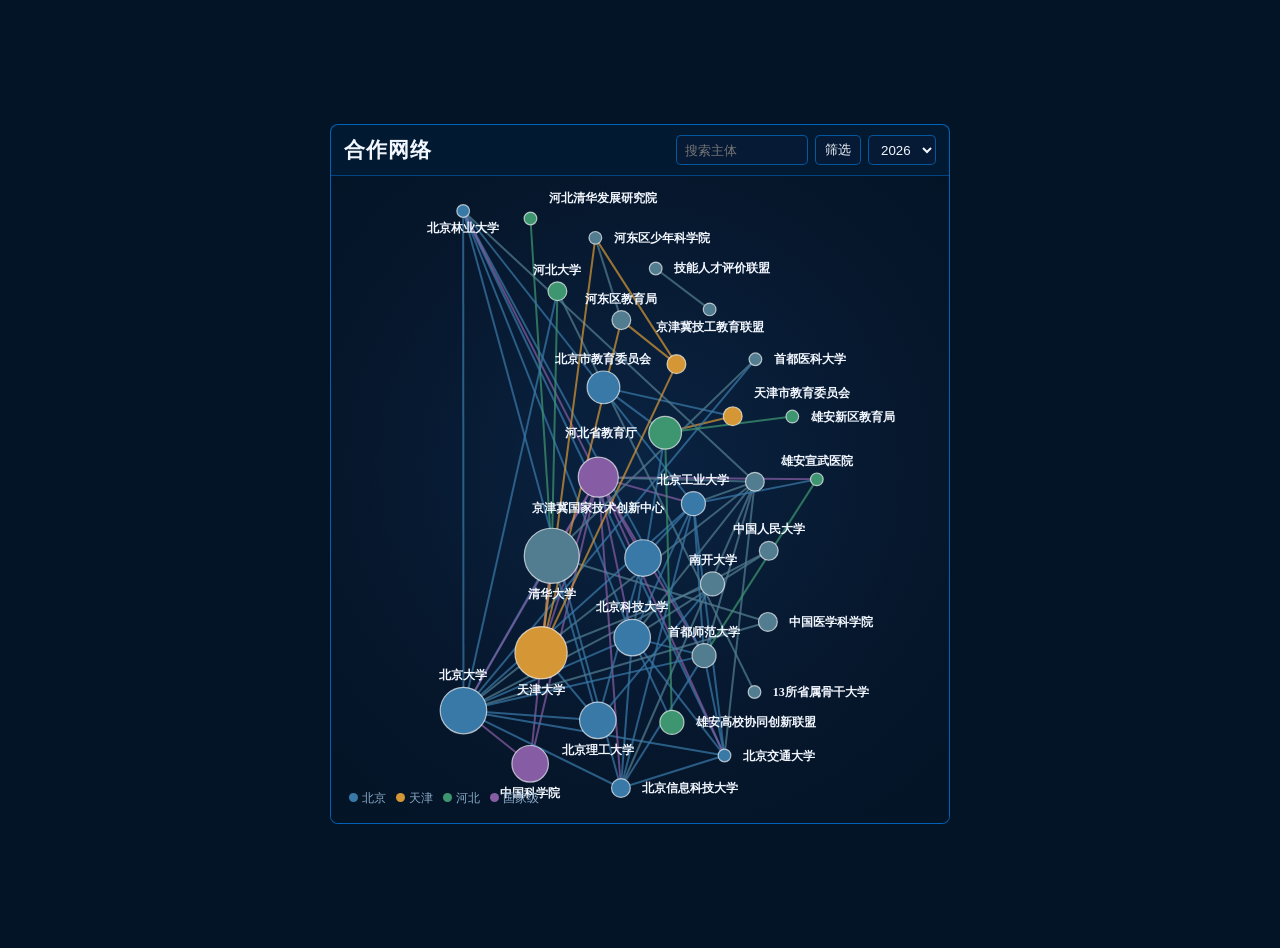
==== commit 27cb52e8: "upgrade collaboration network module" ====
--- a/web7.8/network/index.html
+++ b/web7.8/network/index.html
@@ -1,47 +1,5 @@
 <!doctype html>
-<html lang="zh-CN"><head><meta charset="utf-8"><meta name="viewport" content="width=device-width,initial-scale=1">
-<title>京津冀教育科技人才合作网络</title>
-<style>
-:root{--bg:#f5f7f6;--panel:#fff;--ink:#17323f;--muted:#6b7e87;--line:#dce5e3;--green:#137c69;--navy:#1f5169;--gold:#cf8c2b;--red:#b75555}*{box-sizing:border-box}body{margin:0;background:var(--bg);color:var(--ink);font:14px/1.55 "Microsoft YaHei",system-ui,sans-serif}header{padding:22px 26px 16px;background:linear-gradient(120deg,#143c50,#176f66);color:#fff}h1{margin:0;font-size:25px;letter-spacing:.03em}header p{margin:5px 0 0;color:#d9ece8}.filters{display:flex;gap:10px;flex-wrap:wrap;padding:14px 26px;background:#fff;border-bottom:1px solid var(--line)}label{display:grid;gap:4px;color:var(--muted);font-size:12px}select,input{height:36px;border:1px solid var(--line);border-radius:6px;padding:0 10px;background:#fff;color:var(--ink)}input[type=search]{width:220px}.main{display:grid;grid-template-columns:minmax(0,1fr) 370px;gap:14px;padding:14px;max-width:1650px;margin:auto}.network,.side,.card{background:var(--panel);border:1px solid var(--line);border-radius:10px}.network{position:relative;min-height:690px;overflow:hidden}.network canvas{width:100%;height:690px;display:block;cursor:grab}.network canvas:active{cursor:grabbing}.metrics{position:absolute;left:14px;top:14px;display:flex;gap:7px;pointer-events:none}.metric{background:#ffffffea;border:1px solid var(--line);border-radius:7px;padding:7px 10px;box-shadow:0 3px 12px #203b4720}.metric b{display:block;font-size:19px;color:var(--green)}.legend{position:absolute;left:14px;bottom:12px;background:#ffffffed;border:1px solid var(--line);border-radius:7px;padding:8px 10px;color:var(--muted);font-size:12px}.legend span{margin-right:10px}.dot{display:inline-block;width:9px;height:9px;border-radius:50%;margin-right:4px}.side{padding:16px;min-height:690px;overflow:auto;max-height:calc(100vh - 150px)}h2{margin:0 0 8px;font-size:18px}h3{font-size:14px;margin:18px 0 7px}.muted{color:var(--muted)}.tag{display:inline-block;padding:2px 7px;border-radius:10px;background:#edf5f2;color:var(--green);margin:2px;font-size:12px}.event{border-top:1px solid var(--line);padding:10px 0}.event a{color:var(--navy);font-weight:600;text-decoration:none}.event p{margin:4px 0;color:var(--muted);font-size:12px}.partner{display:flex;justify-content:space-between;border-bottom:1px solid var(--line);padding:7px 0}.tooltip{position:fixed;display:none;z-index:9;max-width:300px;background:#17323fee;color:#fff;padding:8px 10px;border-radius:6px;pointer-events:none;font-size:12px}.empty{padding:45px 10px;text-align:center;color:var(--muted)}button{border:1px solid var(--line);background:#fff;height:36px;border-radius:6px;padding:0 12px;color:var(--ink)}@media(max-width:900px){.main{grid-template-columns:1fr}.network,.network canvas{min-height:570px;height:570px}.side{max-height:none;min-height:0}.metrics{flex-wrap:wrap;right:10px}.filters{padding:12px}input[type=search]{width:180px}}
-
-/* V2：与总体智能决策平台一致的深色数据大屏风格 */
-:root{--bg:#050d22;--panel:#0b1635;--ink:#eef7ff;--muted:#7892b8;--line:#0b5273;--green:#00d5b0;--navy:#09c9f4;--gold:#ffb51f;--red:#ff6374}
-body{background:radial-gradient(circle at 50% 0,#0c1d43 0,#050d22 48%,#030919 100%);color:var(--ink)}
-header{padding:18px 26px 16px;background:linear-gradient(90deg,#061128 0,#081735 55%,#07122b 100%);border-bottom:2px solid #064969;box-shadow:0 5px 24px #00bde31a}
-.brand{display:flex;align-items:center;gap:14px}.brandmark{width:46px;height:46px;border:2px solid #08c6f4;border-radius:50%;display:grid;place-items:center;color:#0bd0ff;font-size:23px;box-shadow:0 0 18px #00bde344,inset 0 0 15px #00bde322}.brandtext h1{font-size:23px;text-shadow:0 0 12px #00bde344}.brandtext p{margin:2px 0 0}.navhint{margin-left:auto;display:flex;gap:8px}.navhint span{padding:8px 13px;border:1px solid #0a3d60;border-radius:6px;color:#7994bc}.navhint .active{color:#0dd6ff;background:#072848;box-shadow:0 0 15px #00bde329}
-.filters{background:#07132d;border-bottom:1px solid #06435f;padding:12px 26px}.filters label{color:#7892b8}.filters select,.filters input,.filters button{background:#081a39;color:#dff7ff;border-color:#0b5273}.filters input::placeholder{color:#547197}.filters input[type=range]{accent-color:#06ccef}.filters button:hover{border-color:#0bd4ff;color:#0bd4ff;box-shadow:0 0 10px #00c8ef44}
-.main{max-width:none;padding:12px;gap:12px}.network,.side,.card{border:1px solid #085073;border-radius:10px;box-shadow:0 0 12px #00c9ef0d}.network{min-height:720px;background:#fff;box-shadow:inset 0 0 0 1px #dce8ef,0 0 12px #00c9ef18}.side{background:linear-gradient(145deg,#0b1738,#091431)}.network:before,.side:before{content:"";position:absolute;left:18px;top:18px;width:4px;height:24px;border-radius:3px;background:#0bd4ff;box-shadow:0 0 10px #0bd4ff}.network canvas{height:720px;background:radial-gradient(circle at 50% 45%,#ffffff 0,#fbfdff 58%,#eef5f8 100%)}
-.metrics{left:32px;top:24px}.metric{background:#fffffff2;border-color:#cbdce5;color:#607887;box-shadow:0 3px 12px #18394a22}.metric b{color:#087c71;text-shadow:none}.legend{left:30px;background:#fffffff2;border-color:#cbdce5;color:#607887}.side{position:relative;padding:25px 18px 18px;min-height:720px;max-height:calc(100vh - 154px)}.side h2{padding-left:12px;color:#eff9ff}.side h3{color:#bcd8eb}.side .muted{color:#7892b8}.tag{background:#062b43;color:#0fd5f3;border:1px solid #075579}.event,.partner{border-color:#123054}.event a{color:#25d4ff}.event a:hover{text-shadow:0 0 8px #00c8ef88}.event p{color:#7892b8}.tooltip{background:#07152ff2;border:1px solid #0bc8ef;color:#eafbff;box-shadow:0 0 18px #00c8ef55}.empty{color:#7892b8}
-@media(max-width:900px){.navhint{display:none}.network,.network canvas{min-height:600px;height:600px}.side{min-height:0}}
-</style><style>header{display:none!important}html,body{height:100%;overflow:auto}</style></head><body>
-<header><div class="brand"><div class="brandmark">↑</div><div class="brandtext"><h1>京津冀教育科技人才协同发展智能决策平台</h1><p>教育科技人才一体化 · 数据驱动 · 智能决策</p></div><div class="navhint"><span>首页</span><span class="active">协同监测</span><span>一体化分析</span><span>资源研究</span></div></div></header>
-<section class="filters"><label>年度<select id="year"></select></label><label>合作领域<select id="domain"></select></label><label>主体地域<select id="region"></select></label><label>机构类型<select id="type"></select></label><label>最少合作事件<input id="min" type="range" min="1" max="5" value="2"><span id="minv">2</span></label><label>搜索主体<input id="search" type="search" placeholder="输入单位名称"></label><label>&nbsp;<button id="reset">重置视图</button></label></section>
-<main class="main"><section class="network"><canvas id="canvas"></canvas><div class="metrics" id="metrics"></div><div class="legend"><span><i class="dot" style="background:#3979a8"></i>北京</span><span><i class="dot" style="background:#d59736"></i>天津</span><span><i class="dot" style="background:#3e9670"></i>河北</span><span><i class="dot" style="background:#865da4"></i>国家级</span><span>圆越大＝合作事件越多 · 节点自动避让 · 拖拽节点 · 滚轮缩放 · 点击查看详情</span></div></section><aside class="side" id="side"><div class="empty">点击节点或连线查看合作详情</div></aside></main><div class="tooltip" id="tip"></div>
-<script>const DATA={"meta":{"source_file":"D:\\xwechat_files\\wxid_mkqjqmqepxcv22_532d\\msg\\file\\2026-08\\京津冀教育科技人才协同发展事件数据库(1).xlsx","source_rows":872,"deduplicated_events":839,"included_events":418,"excluded_events":421,"nodes":336,"edges":1553,"body_fetch_usable":467},"nodes":[{"id":"京津冀国家技术创新中心","name":"京津冀国家技术创新中心","region":"中央及国家级","type":"园区及平台","event_count":52,"partner_count":75,"event_ids":["01e055aff99e","06ebd5f89144","0906494f4fde","106d9d2fc551","109b3387d1ed","142f8fd64986","1850ac233330","1875d69f1ff2","1be061aa621b","263f63794c7e","28ec46198712","33f8ccdfa857","342f454cb18b","3597f54d7ce5","370dd178e4c0","3942eb777fcd","3acffaf16e60","469114cd477e","4e369cf79e37","50f0d070b2e9","5ec7fa03bc88","665514667b36","6680ca3bd3eb","6f6f33fc5ad5","7746b48a8fd6","77b0f37a5fa3","7fdbab0e2c99","80da3270ca38","82987978a634","842acb5c7f23","8fbe31165efe","9fc32e26121e","a6f9c026150e","b06c15eb9127","b79d5b9b77cd","b7b74e21c752","b80bbf5bf09a","b9f520d0c2be","ba60875f2404","be96c21eb8de","c4c9e2ab505d","c5bd87ef06f4","c71d321e7f14","cfc4c50e1c89","d0c648d0df20","db5dc44e192b","dcd30cea3461","de1c3c314a8d","f0ffb0e7230a","f9b4d84347a6","fd97b5c7b16a","fef32b311067"]},{"id":"清华大学","name":"清华大学","region":"其他","type":"高校","event_count":46,"partner_count":79,"event_ids":["0906494f4fde","0b1bb77cca22","109b3387d1ed","15dd299658e2","187901493623","1aa36284285a","248c2bdabce5","266354b0bc82","2dd7b546f920","2dfdb08df81a","335441c7f6f4","34d2e0b5cf9d","3597f54d7ce5","36db40d65f28","36e3dc51bcd3","4697380b0ef9","51826ee925c2","5557e9390ba1","56da93487727","5a16c2e0fddb","5cd5b594fc6c","60621381730d","610b2d7a52e7","665514667b36","6cc1622c0039","78a0b305bd24","7e89385ef152","82448ecf137b","82987978a634","84580a4b306a","9164ebfd12e3","971efa746d02","9ad09223bed3","a11eb30903a8","a6f9c026150e","ac7a938dc5be","adfe0d4be02b","b047d87e29cc","b15b1bd6f713","b714af468f29","b9532602e520","bb029920bb19","dddd9a68fbfd","dea31f1c6885","f8b83ace4ce6","feb7f1f1bfaa"]},{"id":"中国科学院","name":"中国科学院","region":"中央及国家级","type":"高校","event_count":41,"partner_count":81,"event_ids":["01fb97722ce7","0eb7b739b3e2","15dd299658e2","1d864b4aac15","22ce18ba667a","22d56f313c37","263f63794c7e","2f2b24e48dd6","342f454cb18b","34d2e0b5cf9d","36471a0ac72a","377988fe750e","39153ec2525d","46144307a230","4fd20f540b21","50f0d070b2e9","51826ee925c2","58fb04ba9334","665514667b36","70a06d486361","753d0f9583be","78a0b305bd24","7e8e4b448d14","80902db3ca78","80da3270ca38","82987978a634","877e6b0117ef","8a558a37112c","8dfffb831c91","a2f8cfed0c7a","a5cd266ef7f1","a6b3b626f26b","a741ac4c527a","b3d19019a73a","c71d321e7f14","cd7d1617a87f","deb15c0a06b4","e0ea34e5260d","e876ccb1abd2","f9b4d84347a6","feb7f1f1bfaa"]},{"id":"河北省教育厅","name":"河北省教育厅","region":"河北","type":"政府部门","event_count":40,"partner_count":53,"event_ids":["06abeca02577","0b862483613f","17a995a6f9ab","1aa36284285a","20bde6b3cd98","20d4cf0975d2","264ffa85e14c","2e489f296b43","48229683189f","56a346f1d5c5","5756e66f3011","601230dc5061","62d6e7d37638","652a25f2c4f3","6c7bef679514","7b00247bb1b2","7dee9d5f3dcd","8153e64ae110","8490296e65c9","8822146da062","8c369fbf81fe","930bb80ada24","968f0f7db956","ba858f73772f","baafbef5658a","c74265ca6269","c7c98f4079a1","ca9f8760969e","d0195c3c7c72","dbb2c4cbd35a","e5eb286cbff4","e6ffe73155cd","e7b6e370c4c6","f20059e569a2","f4241db521a6","f47a5c51e1fd","f9b4d84347a6","fa45322af950","fda5b03ad51e","ff1303741999"]},{"id":"天津大学","name":"天津大学","region":"天津","type":"高校","event_count":39,"partner_count":67,"event_ids":["0906494f4fde","109b3387d1ed","1a9e3dc9356c","266354b0bc82","29f11319fde6","2dd7b546f920","396c8539be7f","4dcda725bc95","50b7637e3d1a","665514667b36","6bd9036c93c5","71e9b9d51bae","72d25cc8e4f2","76a9586858db","79feb4b2701c","7d31cde9cebf","82987978a634","9164ebfd12e3","9347226d1cbe","9eab991eaddc","a11eb30903a8","a553b222eae3","a5cd266ef7f1","a6f9c026150e","a940e60a135b","ba60875f2404","bdfe8378b173","bebc0d56976b","c3ece6156471","c4c9e2ab505d","c537c4fdee1a","cfc4c50e1c89","d00c35e88a17","e97d89c8060d","f6097602abfc","f789408b34df","f8b83ace4ce6","fd1fe5c1149e","ff48e168fe15"]},{"id":"北京大学","name":"北京大学","region":"北京","type":"高校","event_count":38,"partner_count":60,"event_ids":["08f85bda557c","0b1bb77cca22","0bce36c6b8b6","1514f3d4f274","15dd299658e2","1850ac233330","187901493623","1be061aa621b","266354b0bc82","28ec46198712","29ad4bd3c9b1","335441c7f6f4","3597f54d7ce5","36db40d65f28","419fc9ccc65e","51826ee925c2","7e89385ef152","812b7007ab5f","82448ecf137b","82987978a634","8429784189d7","916a5836caf9","930bb80ada24","9e3b4b5e1d36","ac7a938dc5be","ad0ee04fa1a7","adfe0d4be02b","b3d19019a73a","b714af468f29","b9532602e520","bb029920bb19","c4f68dade48e","c5bd87ef06f4","d0df7e69dc8a","dea31f1c6885","df9009a14fcc","ec41674301ef","f1d7354e246a"]},{"id":"北京市教育委员会","name":"北京市教育委员会","region":"北京","type":"政府部门","event_count":35,"partner_count":28,"event_ids":["06abeca02577","0b862483613f","17a995a6f9ab","1aa36284285a","20bde6b3cd98","20d4cf0975d2","264ffa85e14c","2a65d849b128","2dfdb08df81a","39bb1ac32428","43197cf5fac2","47a0ac534b5f","48229683189f","5756e66f3011","62d6e7d37638","652a25f2c4f3","7b00247bb1b2","7dee9d5f3dcd","8153e64ae110","8490296e65c9","8692e0b59331","8822146da062","968f0f7db956","9b5bdcd8f51c","ba858f73772f","c74265ca6269","c7c98f4079a1","d0195c3c7c72","dbb2c4cbd35a","e5eb286cbff4","e6ffe73155cd","eeb9d67c9201","f20059e569a2","f4241db521a6","fa45322af950"]},{"id":"北京科技大学","name":"北京科技大学","region":"北京","type":"高校","event_count":34,"partner_count":48,"event_ids":["0e9bc0b1db5b","14631aa6ad74","161a59b833ee","1be061aa621b","23e13d80f45e","28ec46198712","2e489f296b43","2f2b24e48dd6","39bb1ac32428","551d78440cf4","5557e9390ba1","5bb6627f2507","5d4f7ee504ab","67679dcf7460","78a0b305bd24","8350e89beca9","8398056a7583","886a7365e92e","8efa8e0b2738","916a5836caf9","9e3b4b5e1d36","a6b3b626f26b","ac7a938dc5be","adfe0d4be02b","baf2dfbec480","c49b0fad66c6","d427e1c51e72","d45c8736bce2","df5569acba9a","e3827f5f4680","e9529d4e0f5f","f1d7354e246a","f47a5c51e1fd","f9b4d84347a6"]},{"id":"天津市教育委员会","name":"天津市教育委员会","region":"天津","type":"政府部门","event_count":34,"partner_count":36,"event_ids":["06abeca02577","0b862483613f","103eb284bbfe","10f7d2bd96a5","17a995a6f9ab","1aa36284285a","20d4cf0975d2","22437c5515fa","264ffa85e14c","43197cf5fac2","48229683189f","4dc0dec9bea1","4dcda725bc95","5756e66f3011","5da3b46d856c","62d6e7d37638","652a25f2c4f3","7b00247bb1b2","7dee9d5f3dcd","8153e64ae110","8822146da062","930bb80ada24","968f0f7db956","a42465b1e316","ba858f73772f","c74265ca6269","c7c98f4079a1","d0195c3c7c72","d5405ca2d94a","d937d9664c5c","dbb2c4cbd35a","e5eb286cbff4","f4241db521a6","fa45322af950"]},{"id":"河北雄安新区管理委员会","name":"河北雄安新区管理委员会","region":"河北","type":"政府部门","event_count":31,"partner_count":47,"event_ids":["0bce36c6b8b6","109b3387d1ed","174814127978","264ffa85e14c","29b1431faf12","29cfdb4b30c5","2dfdb08df81a","36471a0ac72a","36db40d65f28","36e3dc51bcd3","36f47a364fab","50191d5bedb2","5bb6627f2507","5cd5b594fc6c","65ef85ea88f8","6cc1622c0039","7017ac790ec0","80da3270ca38","83e626753f7a","91d7bf103e31","9b5bdcd8f51c","a2f8cfed0c7a","b1a1ea749a83","d731aedf65cf","d937d9664c5c","e3827f5f4680","ed3f5dbe7344","eeb9d67c9201","f210131f3f13","f9aca522b956","f9b4d84347a6"]},{"id":"南开大学","name":"南开大学","region":"其他","type":"高校","event_count":27,"partner_count":52,"event_ids":["0906494f4fde","15dd299658e2","20ee6915489d","266354b0bc82","29f11319fde6","335441c7f6f4","71e9b9d51bae","72d25cc8e4f2","753d0f9583be","7d31cde9cebf","81cc708b7eb2","82448ecf137b","930bb80ada24","9347226d1cbe","98ac57c56aa0","9ad09223bed3","9c468aa9ce0a","a4b21e21f5db","b06c15eb9127","ba60875f2404","bdfe8378b173","c4c9e2ab505d","ca9f8760969e","d00c35e88a17","dbaf5bbb776a","f6097602abfc","fef32b311067"]},{"id":"北京交通大学","name":"北京交通大学","region":"北京","type":"高校","event_count":25,"partner_count":49,"event_ids":["0e9bc0b1db5b","14631aa6ad74","1be061aa621b","23e13d80f45e","28ec46198712","2e489f296b43","335441c7f6f4","36f47a364fab","435d208bc9b3","551d78440cf4","5557e9390ba1","5d4f7ee504ab","665514667b36","67679dcf7460","8350e89beca9","8692e0b59331","9e3b4b5e1d36","adfe0d4be02b","b2861ae6a07a","b8886facbccc","c49b0fad66c6","d427e1c51e72","d45c8736bce2","d7f22b2b33fe","e9529d4e0f5f"]},{"id":"中国地质大学","name":"中国地质大学","region":"其他","type":"高校","event_count":25,"partner_count":42,"event_ids":["0e9bc0b1db5b","14631aa6ad74","1be061aa621b","23e13d80f45e","28ec46198712","29cfdb4b30c5","2e489f296b43","335441c7f6f4","33758b406391","551d78440cf4","5557e9390ba1","5d4f7ee504ab","67679dcf7460","8692e0b59331","9e3b4b5e1d36","a2f8cfed0c7a","adfe0d4be02b","b2861ae6a07a","c49b0fad66c6","c4f68dade48e","d427e1c51e72","d45c8736bce2","d5b5c72df9bf","e9529d4e0f5f","ff48e168fe15"]},{"id":"北京理工大学","name":"北京理工大学","region":"北京","type":"高校","event_count":23,"partner_count":57,"event_ids":["106d9d2fc551","15dd299658e2","1decac513b58","51826ee925c2","551d78440cf4","5756e66f3011","610b2d7a52e7","665514667b36","67679dcf7460","781c34b77112","78a0b305bd24","9164ebfd12e3","a8c963a09380","b2861ae6a07a","bdfe8378b173","c49b0fad66c6","c4f68dade48e","c5bd87ef06f4","c7e8156809b5","d00c35e88a17","d0c648d0df20","d427e1c51e72","f0ffb0e7230a"]},{"id":"河北工业大学","name":"河北工业大学","region":"河北","type":"高校","event_count":21,"partner_count":57,"event_ids":["06c2634c4090","160abf7127b6","266354b0bc82","2dd7b546f920","2e489f296b43","4697380b0ef9","56440da13754","665514667b36","6bd9036c93c5","74aa161a9194","74da33b8dc48","769e8398e7a5","76a9586858db","8c369fbf81fe","9164ebfd12e3","976978a64502","b2861ae6a07a","cd7d1617a87f","d45c8736bce2","f6097602abfc","ff48e168fe15"]},{"id":"北京林业大学","name":"北京林业大学","region":"北京","type":"高校","event_count":19,"partner_count":39,"event_ids":["0e9bc0b1db5b","14631aa6ad74","15dd299658e2","1be061aa621b","23e13d80f45e","28ec46198712","2e489f296b43","551d78440cf4","5557e9390ba1","5d4f7ee504ab","67679dcf7460","8350e89beca9","9e3b4b5e1d36","adfe0d4be02b","b2861ae6a07a","c49b0fad66c6","d427e1c51e72","d45c8736bce2","e9529d4e0f5f"]},{"id":"北京航空航天大学","name":"北京航空航天大学","region":"北京","type":"高校","event_count":17,"partner_count":37,"event_ids":["106d9d2fc551","1850ac233330","20ee6915489d","5362a507de9e","551d78440cf4","5bb6627f2507","67679dcf7460","7017ac790ec0","8692e0b59331","8efa8e0b2738","94745b81db46","a4b21e21f5db","b2861ae6a07a","b3d19019a73a","c49b0fad66c6","df9009a14fcc","f9b4d84347a6"]},{"id":"中国人民大学","name":"中国人民大学","region":"其他","type":"高校","event_count":17,"partner_count":34,"event_ids":["1aa36284285a","2a65d849b128","2dfdb08df81a","4e369cf79e37","60621381730d","664169bef7f2","753d0f9583be","7c63b1b6bff6","7e89385ef152","8692e0b59331","916a5836caf9","91d7bf103e31","9c468aa9ce0a","adfe0d4be02b","b2dbd0b32e5c","ed3f5dbe7344","f1d7354e246a"]},{"id":"北京经济管理职业学院","name":"北京经济管理职业学院","region":"北京","type":"高校","event_count":17,"partner_count":29,"event_ids":["1aa36284285a","1c19ad865438","20d4cf0975d2","264ffa85e14c","2dfdb08df81a","5756e66f3011","60621381730d","7b00247bb1b2","8153e64ae110","81ee5ee87035","8822146da062","a8c963a09380","ba858f73772f","c7e8156809b5","d427e1c51e72","d5405ca2d94a","fa45322af950"]},{"id":"北京市科学技术研究院","name":"北京市科学技术研究院","region":"北京","type":"科研院所","event_count":15,"partner_count":31,"event_ids":["06ebd5f89144","22d56f313c37","3597f54d7ce5","422901699ca3","6c8ea2b2aa1d","7627ba5b12b2","82987978a634","84580a4b306a","920a5a0940b8","a8c963a09380","abf6a57fe579","c5d6f6defcf4","cf56ffea12f7","e7d88f0690bf","f0ffb0e7230a"]},{"id":"北京工业大学","name":"北京工业大学","region":"北京","type":"高校","event_count":13,"partner_count":43,"event_ids":["064982624bdb","1be061aa621b","28ec46198712","40a9000471df","665514667b36","88891e52783d","a4b21e21f5db","a553b222eae3","c49b0fad66c6","f6097602abfc","fd97b5c7b16a","ff1303741999","ff454a215e71"]},{"id":"北京工商大学","name":"北京工商大学","region":"北京","type":"高校","event_count":13,"partner_count":29,"event_ids":["0256e2d6438d","2b9ddf0f7900","39153ec2525d","40a9000471df","4e369cf79e37","5756e66f3011","7b00247bb1b2","9d8479d167e0","a8c963a09380","ba858f73772f","c7e8156809b5","ccdceef868d2","ff1303741999"]},{"id":"天津市科技创新发展中心","name":"天津市科技创新发展中心","region":"天津","type":"园区及平台","event_count":14,"partner_count":22,"event_ids":["06ebd5f89144","377988fe750e","469114cd477e","5eeb6f103760","6312a21988da","8b988f6e9aa2","920a5a0940b8","9fc32e26121e","b03c12f3d24d","b05bfed71bd9","b084c21ac3fd","c5d6f6defcf4","e7a8c7956960","fef32b311067"]},{"id":"首都师范大学","name":"首都师范大学","region":"其他","type":"高校","event_count":13,"partner_count":35,"event_ids":["1ba994c2708a","1be061aa621b","2005fc894b55","28ec46198712","47a0ac534b5f","54ca466dd712","665514667b36","8c369fbf81fe","baafbef5658a","d171458ce4a5","d427e1c51e72","fd97b5c7b16a","fe85186899f9"]},{"id":"雄安高校协同创新联盟","name":"雄安高校协同创新联盟","region":"河北","type":"社会组织","event_count":13,"partner_count":31,"event_ids":["14631aa6ad74","23e13d80f45e","5362a507de9e","7e89385ef152","8350e89beca9","8398056a7583","a29e3146c0d3","b2861ae6a07a","baf2dfbec480","d45c8736bce2","df5569acba9a","f47a5c51e1fd","f9b4d84347a6"]},{"id":"中关村发展集团","name":"中关村发展集团","region":"其他","type":"企业","event_count":13,"partner_count":22,"event_ids":["0b1bb77cca22","174814127978","5bb6627f2507","65ef85ea88f8","6680ca3bd3eb","7627ba5b12b2","7d5e3d9cb708","82932b0c6c39","842acb5c7f23","8efa8e0b2738","deb15c0a06b4","e6ad2226763e","f0ffb0e7230a"]},{"id":"天津科技大学","name":"天津科技大学","region":"天津","type":"高校","event_count":11,"partner_count":32,"event_ids":["0b4a63cd51df","335441c7f6f4","39153ec2525d","40a9000471df","4dcda725bc95","76a9586858db","7be5d0c18daa","976978a64502","bdfe8378b173","e6ad2226763e","ff1303741999"]},{"id":"天津医科大学","name":"天津医科大学","region":"天津","type":"高校","event_count":11,"partner_count":28,"event_ids":["29f11319fde6","341abfd0233d","39153ec2525d","6a06be5a7284","7e89385ef152","812b7007ab5f","9347226d1cbe","c3ece6156471","d8f467e70296","fea1128ff625","ff1303741999"]},{"id":"北京信息科技大学","name":"北京信息科技大学","region":"北京","type":"高校","event_count":12,"partner_count":21,"event_ids":["16a4ce8c0faa","1be061aa621b","28ec46198712","5756e66f3011","7b00247bb1b2","9d8479d167e0","a8c963a09380","ba858f73772f","c7e8156809b5","d0c648d0df20","dee40d294d91","f4241db521a6"]},{"id":"中国卫星网络集团","name":"中国卫星网络集团","region":"其他","type":"企业","event_count":12,"partner_count":18,"event_ids":["08ca01938199","142f8fd64986","248c2bdabce5","2ddeb996641f","56440da13754","7017ac790ec0","971efa746d02","b778665584dd","be96c21eb8de","d835b3af6634","db5dc44e192b","ecde370d007e"]},{"id":"燕山大学","name":"燕山大学","region":"其他","type":"高校","event_count":11,"partner_count":30,"event_ids":["20ee6915489d","335441c7f6f4","5362a507de9e","88891e52783d","8c369fbf81fe","a4b21e21f5db","b047d87e29cc","b2861ae6a07a","bb029920bb19","f9b4d84347a6","ff48e168fe15"]},{"id":"华北电力大学","name":"华北电力大学","region":"其他","type":"高校","event_count":11,"partner_count":29,"event_ids":["20ee6915489d","2e489f296b43","551d78440cf4","6291a28b7b22","67679dcf7460","976978a64502","b2861ae6a07a","c49b0fad66c6","d7f22b2b33fe","e46f2af808f8","f210131f3f13"]},{"id":"北京联合大学","name":"北京联合大学","region":"北京","type":"高校","event_count":11,"partner_count":21,"event_ids":["39153ec2525d","47a0ac534b5f","5756e66f3011","7b00247bb1b2","98131f6503b8","9d8479d167e0","a8c963a09380","b2dbd0b32e5c","ba858f73772f","c39a0e7f2998","c7e8156809b5"]},{"id":"天津职业大学","name":"天津职业大学","region":"天津","type":"高校","event_count":10,"partner_count":22,"event_ids":["22437c5515fa","36db40d65f28","587e06f918e8","930bb80ada24","a0787d67fea2","d0195c3c7c72","d0d75fb5e33c","df6af191ec52","f20059e569a2","fda5b03ad51e"]},{"id":"北京邮电大学","name":"北京邮电大学","region":"北京","type":"高校","event_count":10,"partner_count":21,"event_ids":["109b3387d1ed","1806d3fa6609","20ee6915489d","29b1431faf12","2ddeb996641f","9164ebfd12e3","a59233efd040","ad0ee04fa1a7","b6ac9357b325","d7f22b2b33fe"]},{"id":"河北清华发展研究院","name":"河北清华发展研究院","region":"河北","type":"科研院所","event_count":9,"partner_count":37,"event_ids":["16a4ce8c0faa","2dd7b546f920","4697380b0ef9","56da93487727","58fb04ba9334","5a16c2e0fddb","665514667b36","7e89385ef152","dddd9a68fbfd"]},{"id":"北京师范大学","name":"北京师范大学","region":"北京","type":"高校","event_count":9,"partner_count":36,"event_ids":["0e1da7ac4ea2","15dd299658e2","2005fc894b55","41c31f7c1ffb","56a346f1d5c5","665514667b36","adfe0d4be02b","c49b0fad66c6","ca9f8760969e"]},{"id":"天津师范大学","name":"天津师范大学","region":"天津","type":"高校","event_count":9,"partner_count":35,"event_ids":["01fb97722ce7","103eb284bbfe","40a9000471df","50b7637e3d1a","56a346f1d5c5","665514667b36","b2dbd0b32e5c","baafbef5658a","ca9f8760969e"]},{"id":"河北大学","name":"河北大学","region":"河北","type":"高校","event_count":9,"partner_count":32,"event_ids":["0e1da7ac4ea2","2858ab57c7e9","39153ec2525d","601230dc5061","6291a28b7b22","82987978a634","b2861ae6a07a","b2dbd0b32e5c","bb029920bb19"]},{"id":"首都医科大学","name":"首都医科大学","region":"其他","type":"高校","event_count":9,"partner_count":32,"event_ids":["0b1bb77cca22","3a77c92ad9ea","419fc9ccc65e","82987978a634","a7034309211f","b83210d607a8","c49b0fad66c6","ecde370d007e","fef32b311067"]},{"id":"北京化工大学","name":"北京化工大学","region":"北京","type":"高校","event_count":9,"partner_count":21,"event_ids":["0256e2d6438d","15dd299658e2","2b9ddf0f7900","2ffc01771e1b","4fd20f540b21","976978a64502","abb146f6f412","bebc0d56976b","e876ccb1abd2"]},{"id":"京津冀国家技术创新中心雄安中心","name":"京津冀国家技术创新中心雄安中心","region":"河北","type":"园区及平台","event_count":9,"partner_count":19,"event_ids":["109b3387d1ed","142f8fd64986","50f0d070b2e9","80da3270ca38","b79d5b9b77cd","b9f520d0c2be","c71d321e7f14","db5dc44e192b","f9b4d84347a6"]},{"id":"河北师范大学","name":"河北师范大学","region":"河北","type":"高校","event_count":7,"partner_count":36,"event_ids":["56a346f1d5c5","665514667b36","b2861ae6a07a","baafbef5658a","f40aff123513","fe85186899f9","ff1303741999"]},{"id":"河北省科学院","name":"河北省科学院","region":"河北","type":"高校","event_count":8,"partner_count":19,"event_ids":["06ebd5f89144","342f454cb18b","4fd20f540b21","7627ba5b12b2","c5d6f6defcf4","dcd30cea3461","e876ccb1abd2","ed1847487a91"]},{"id":"京津冀国家技术创新中心天津中心","name":"京津冀国家技术创新中心天津中心","region":"天津","type":"园区及平台","event_count":8,"partner_count":8,"event_ids":["01e055aff99e","342f454cb18b","6f6f33fc5ad5","842acb5c7f23","8fbe31165efe","b79d5b9b77cd","ba60875f2404","c4c9e2ab505d"]},{"id":"北京建筑大学","name":"北京建筑大学","region":"北京","type":"高校","event_count":7,"partner_count":27,"event_ids":["39bb1ac32428","4a23a1e8ce7f","665514667b36","82987978a634","b83c27fe7991","f191d518ce18","f9eae24ce415"]},{"id":"北海幼儿园","name":"北海幼儿园","region":"其他","type":"中小学及教育机构","event_count":7,"partner_count":26,"event_ids":["1aa36284285a","2dfdb08df81a","40a9000471df","60621381730d","611735ad4c69","9e3b4b5e1d36","ecde370d007e"]},{"id":"河北农业大学","name":"河北农业大学","region":"河北","type":"高校","event_count":7,"partner_count":22,"event_ids":["0334c580451c","1a9e3dc9356c","27f8ccd64d30","2e489f296b43","6291a28b7b22","b24d88a5871c","b8707040dc61"]},{"id":"雄安国创中心","name":"雄安国创中心","region":"河北","type":"园区及平台","event_count":7,"partner_count":20,"event_ids":["109b3387d1ed","36471a0ac72a","36f47a364fab","6c7bef679514","74aa161a9194","c71d321e7f14","d7f22b2b33fe"]},{"id":"北京市科学技术委员会、中关村科技园区管理委员会","name":"北京市科学技术委员会、中关村科技园区管理委员会","region":"北京","type":"政府部门","event_count":7,"partner_count":19,"event_ids":["0256e2d6438d","7627ba5b12b2","7d5e3d9cb708","8efa8e0b2738","cd7d1617a87f","e0ea34e5260d","f0ffb0e7230a"]},{"id":"雄安宣武医院","name":"雄安宣武医院","region":"河北","type":"其他","event_count":7,"partner_count":19,"event_ids":["1be061aa621b","4e369cf79e37","82448ecf137b","9e3b4b5e1d36","e89c5d67fe4b","ecde370d007e","fd97b5c7b16a"]},{"id":"河北省科技成果转化促进中心","name":"河北省科技成果转化促进中心","region":"河北","type":"园区及平台","event_count":7,"partner_count":14,"event_ids":["21c17eadf720","2270790d68f3","2abbf9f9610f","7627ba5b12b2","a7034309211f","b084c21ac3fd","fef32b311067"]},{"id":"北京(京津冀)国际科技创新中心","name":"北京(京津冀)国际科技创新中心","region":"北京","type":"园区及平台","event_count":7,"partner_count":11,"event_ids":["064982624bdb","1d864b4aac15","550d84a5b58e","781c34b77112","82932b0c6c39","c5bd87ef06f4","fd97b5c7b16a"]},{"id":"卫星互联网创新联盟","name":"卫星互联网创新联盟","region":"其他","type":"社会组织","event_count":7,"partner_count":11,"event_ids":["109b3387d1ed","1806d3fa6609","248c2bdabce5","2ddeb996641f","7017ac790ec0","d835b3af6634","db5dc44e192b"]},{"id":"天津工业大学","name":"天津工业大学","region":"天津","type":"高校","event_count":6,"partner_count":28,"event_ids":["5111842c2847","665514667b36","781c34b77112","b62f36f3dd8e","bebc0d56976b","dcd30cea3461"]},{"id":"北京财贸职业学院","name":"北京财贸职业学院","region":"北京","type":"高校","event_count":6,"partner_count":14,"event_ids":["1aa36284285a","2dfdb08df81a","56b5886eb677","60621381730d","81ee5ee87035","c39a0e7f2998"]},{"id":"京津冀国家技术创新中心河北中心","name":"京津冀国家技术创新中心河北中心","region":"河北","type":"园区及平台","event_count":6,"partner_count":12,"event_ids":["33f8ccdfa857","469114cd477e","b62f36f3dd8e","dcd30cea3461","ed1847487a91","fef32b311067"]},{"id":"京津冀科研院所联盟","name":"京津冀科研院所联盟","region":"其他","type":"社会组织","event_count":6,"partner_count":10,"event_ids":["06ebd5f89144","3597f54d7ce5","84580a4b306a","920a5a0940b8","c5d6f6defcf4","e7d88f0690bf"]},{"id":"北京服装学院","name":"北京服装学院","region":"北京","type":"高校","event_count":6,"partner_count":9,"event_ids":["5756e66f3011","7b00247bb1b2","9d8479d167e0","a8c963a09380","ba858f73772f","c7e8156809b5"]},{"id":"河北雄安新区管委会","name":"河北雄安新区管委会","region":"河北","type":"政府部门","event_count":6,"partner_count":9,"event_ids":["36db40d65f28","3acffaf16e60","3fa3998de4bb","664169bef7f2","7746b48a8fd6","7c63b1b6bff6"]},{"id":"中国科学院科技创新发展中心","name":"中国科学院科技创新发展中心","region":"中央及国家级","type":"园区及平台","event_count":6,"partner_count":8,"event_ids":["36471a0ac72a","377988fe750e","46144307a230","58fb04ba9334","7e8e4b448d14","a741ac4c527a"]},{"id":"北京大学首都发展研究院","name":"北京大学首都发展研究院","region":"北京","type":"高校","event_count":6,"partner_count":5,"event_ids":["1514f3d4f274","187901493623","8429784189d7","ad0ee04fa1a7","d0df7e69dc8a","dbaf5bbb776a"]},{"id":"石家庄铁道大学","name":"石家庄铁道大学","region":"河北","type":"高校","event_count":5,"partner_count":31,"event_ids":["2e489f296b43","435d208bc9b3","665514667b36","b8886facbccc","f0ffb0e7230a"]},{"id":"北京语言大学","name":"北京语言大学","region":"北京","type":"高校","event_count":5,"partner_count":18,"event_ids":["551d78440cf4","67679dcf7460","b2861ae6a07a","c49b0fad66c6","f9aca522b956"]},{"id":"中国农业大学","name":"中国农业大学","region":"其他","type":"高校","event_count":5,"partner_count":14,"event_ids":["27f8ccd64d30","2dd7b546f920","52a8c8a21448","5b8c222a517e","9d1f9bb31441"]},{"id":"北京北科控股有限公司","name":"北京北科控股有限公司","region":"北京","type":"企业","event_count":5,"partner_count":13,"event_ids":["2270790d68f3","7627ba5b12b2","84580a4b306a","e7d88f0690bf","f0ffb0e7230a"]},{"id":"河北经贸大学","name":"河北经贸大学","region":"河北","type":"高校","event_count":4,"partner_count":12,"event_ids":["753d0f9583be","9534a36ebb22","bb598aaf6b0a","ff1303741999"]},{"id":"首都经济贸易大学","name":"首都经济贸易大学","region":"北京","type":"高校","event_count":4,"partner_count":12,"event_ids":["40a9000471df","98ac57c56aa0","bb598aaf6b0a","ff1303741999"]},{"id":"河北370所学校","name":"河北370所学校","region":"河北","type":"中小学及教育机构","event_count":5,"partner_count":9,"event_ids":["1bd9bdd1d8f9","436d9663997c","67ec0a0b3729","9ef563803891","be96c21eb8de"]},{"id":"河北省科技成果展示交易中心","name":"河北省科技成果展示交易中心","region":"河北","type":"园区及平台","event_count":5,"partner_count":8,"event_ids":["5eeb6f103760","730d2c66d6df","7e8e4b448d14","dccd568ce628","e7a8c7956960"]},{"id":"河北地质大学","name":"河北地质大学","region":"河北","type":"高校","event_count":4,"partner_count":18,"event_ids":["2e489f296b43","33758b406391","b2861ae6a07a","d5b5c72df9bf"]},{"id":"河北建筑工程学院","name":"河北建筑工程学院","region":"河北","type":"高校","event_count":4,"partner_count":18,"event_ids":["665514667b36","b83c27fe7991","f191d518ce18","f9eae24ce415"]},{"id":"河北省人民政府","name":"河北省人民政府","region":"河北","type":"政府部门","event_count":4,"partner_count":17,"event_ids":["20ee6915489d","33758b406391","9e3b4b5e1d36","e0ea34e5260d"]},{"id":"河北科技大学","name":"河北科技大学","region":"河北","type":"高校","event_count":4,"partner_count":17,"event_ids":["2e489f296b43","4697380b0ef9","abb146f6f412","d45c8736bce2"]},{"id":"中国传媒大学","name":"中国传媒大学","region":"其他","type":"高校","event_count":4,"partner_count":15,"event_ids":["551d78440cf4","67679dcf7460","b2dbd0b32e5c","c49b0fad66c6"]},{"id":"中国医学科学院","name":"中国医学科学院","region":"其他","type":"高校","event_count":4,"partner_count":14,"event_ids":["0b1bb77cca22","109b3387d1ed","51826ee925c2","f40aff123513"]},{"id":"天津交通职业学院","name":"天津交通职业学院","region":"天津","type":"高校","event_count":4,"partner_count":12,"event_ids":["22437c5515fa","587e06f918e8","74da33b8dc48","d5405ca2d94a"]},{"id":"耀华中学","name":"耀华中学","region":"其他","type":"中小学及教育机构","event_count":4,"partner_count":11,"event_ids":["22437c5515fa","41c31f7c1ffb","56a346f1d5c5","587e06f918e8"]},{"id":"天津市农业科学院","name":"天津市农业科学院","region":"天津","type":"高校","event_count":4,"partner_count":10,"event_ids":["0334c580451c","52a8c8a21448","8bca59128467","b24d88a5871c"]},{"id":"天津理工大学","name":"天津理工大学","region":"天津","type":"高校","event_count":4,"partner_count":10,"event_ids":["0b4a63cd51df","39bb1ac32428","a5cd266ef7f1","d00c35e88a17"]},{"id":"国家合成生物技术创新中心","name":"国家合成生物技术创新中心","region":"中央及国家级","type":"园区及平台","event_count":4,"partner_count":9,"event_ids":["0eb7b739b3e2","71e9b9d51bae","871f9d224f17","8dfffb831c91"]},{"id":"中科院天津工业生物技术研究所","name":"中科院天津工业生物技术研究所","region":"天津","type":"科研院所","event_count":4,"partner_count":8,"event_ids":["0eb7b739b3e2","39153ec2525d","8a558a37112c","d415f604b321"]},{"id":"雄安人才发展集团","name":"雄安人才发展集团","region":"河北","type":"企业","event_count":4,"partner_count":8,"event_ids":["5bbd97758993","94745b81db46","b3d19019a73a","df9009a14fcc"]},{"id":"唐山工业职业技术大学","name":"唐山工业职业技术大学","region":"河北","type":"高校","event_count":4,"partner_count":7,"event_ids":["d0195c3c7c72","d5405ca2d94a","f20059e569a2","fda5b03ad51e"]},{"id":"天津外国语大学","name":"天津外国语大学","region":"天津","type":"高校","event_count":4,"partner_count":7,"event_ids":["03ffce66fe7a","41c31f7c1ffb","56a346f1d5c5","5da3b46d856c"]},{"id":"北京市科委/中关村管委会","name":"北京市科委/中关村管委会","region":"北京","type":"政府部门","event_count":4,"partner_count":6,"event_ids":["1c017ae112ff","2b9ddf0f7900","6312a21988da","dccd568ce628"]},{"id":"北京技术市场协会","name":"北京技术市场协会","region":"北京","type":"社会组织","event_count":4,"partner_count":5,"event_ids":["21c17eadf720","2abbf9f9610f","a7034309211f","b084c21ac3fd"]},{"id":"天津市第一中学","name":"天津市第一中学","region":"天津","type":"中小学及教育机构","event_count":4,"partner_count":4,"event_ids":["10f7d2bd96a5","a5fc7bce3386","e6ffe73155cd","e7b6e370c4c6"]},{"id":"雄安空天信息研究院","name":"雄安空天信息研究院","region":"河北","type":"科研院所","event_count":4,"partner_count":3,"event_ids":["1806d3fa6609","a59233efd040","b6ac9357b325","d835b3af6634"]},{"id":"天津电子信息职业技术学院","name":"天津电子信息职业技术学院","region":"天津","type":"高校","event_count":3,"partner_count":26,"event_ids":["4dc0dec9bea1","587e06f918e8","665514667b36"]},{"id":"中科院生态中心","name":"中科院生态中心","region":"其他","type":"园区及平台","event_count":3,"partner_count":13,"event_ids":["15dd299658e2","877e6b0117ef","b8707040dc61"]},{"id":"天津市科学技术发展战略研究院","name":"天津市科学技术发展战略研究院","region":"天津","type":"科研院所","event_count":3,"partner_count":13,"event_ids":["1d4f1079fa4d","7627ba5b12b2","fef32b311067"]},{"id":"浙江大学","name":"浙江大学","region":"其他","type":"高校","event_count":3,"partner_count":11,"event_ids":["2dd7b546f920","36db40d65f28","b9532602e520"]},{"id":"雄安新区教育局","name":"雄安新区教育局","region":"河北","type":"政府部门","event_count":3,"partner_count":11,"event_ids":["160abf7127b6","20bde6b3cd98","f9b4d84347a6"]},{"id":"北京农学院","name":"北京农学院","region":"北京","type":"高校","event_count":3,"partner_count":10,"event_ids":["40a9000471df","b868ce4a9ea1","c39a0e7f2998"]},{"id":"史家小学","name":"史家小学","region":"其他","type":"中小学及教育机构","event_count":3,"partner_count":9,"event_ids":["1aa36284285a","2dfdb08df81a","60621381730d"]},{"id":"河钢集团","name":"河钢集团","region":"其他","type":"企业","event_count":3,"partner_count":9,"event_ids":["b15b1bd6f713","d45c8736bce2","e3827f5f4680"]},{"id":"13所省属骨干大学","name":"13所省属骨干大学","region":"其他","type":"高校","event_count":3,"partner_count":8,"event_ids":["2858ab57c7e9","9ef563803891","bb029920bb19"]},{"id":"河北民族师范学院","name":"河北民族师范学院","region":"河北","type":"高校","event_count":3,"partner_count":8,"event_ids":["2c0952edf78f","39bb1ac32428","d171458ce4a5"]},{"id":"370所河北学校","name":"370所河北学校","region":"河北","type":"中小学及教育机构","event_count":3,"partner_count":7,"event_ids":["1b7c8b51c2b4","1bd9bdd1d8f9","9ef563803891"]},{"id":"北京市农林科学院","name":"北京市农林科学院","region":"北京","type":"高校","event_count":3,"partner_count":7,"event_ids":["210095ec7e84","8bca59128467","b24d88a5871c"]},{"id":"天开集团","name":"天开集团","region":"其他","type":"企业","event_count":3,"partner_count":7,"event_ids":["06ebd5f89144","342f454cb18b","6f6f33fc5ad5"]},{"id":"雄县第一高级中学","name":"雄县第一高级中学","region":"其他","type":"中小学及教育机构","event_count":3,"partner_count":7,"event_ids":["10f7d2bd96a5","587e06f918e8","a5fc7bce3386"]},{"id":"天津产权交易中心","name":"天津产权交易中心","region":"天津","type":"园区及平台","event_count":3,"partner_count":6,"event_ids":["730d2c66d6df","dccd568ce628","e0ea34e5260d"]},{"id":"天津国际生物医药联合研究院","name":"天津国际生物医药联合研究院","region":"天津","type":"科研院所","event_count":3,"partner_count":6,"event_ids":["4dcda725bc95","e97d89c8060d","fa59e1abc27d"]},{"id":"北京工业职业技术学院","name":"北京工业职业技术学院","region":"北京","type":"高校","event_count":3,"partner_count":5,"event_ids":["5ec0b09cccfb","81ee5ee87035","8fc7853c77bc"]},{"id":"天津大学教育学院","name":"天津大学教育学院","region":"天津","type":"高校","event_count":3,"partner_count":5,"event_ids":["79feb4b2701c","c537c4fdee1a","d1db2ff9837b"]},{"id":"新加坡南洋理工大学","name":"新加坡南洋理工大学","region":"其他","type":"高校","event_count":3,"partner_count":5,"event_ids":["7100b40a3cff","b3d19019a73a","df9009a14fcc"]},{"id":"河东区教育局","name":"河东区教育局","region":"其他","type":"政府部门","event_count":3,"partner_count":5,"event_ids":["79feb4b2701c","c537c4fdee1a","d1db2ff9837b"]},{"id":"河北工程大学","name":"河北工程大学","region":"河北","type":"高校","event_count":3,"partner_count":5,"event_ids":["68b92d053a87","80902db3ca78","812b7007ab5f"]},{"id":"香港北京高校校友联盟","name":"香港北京高校校友联盟","region":"北京","type":"社会组织","event_count":3,"partner_count":5,"event_ids":["7100b40a3cff","b3d19019a73a","df9009a14fcc"]},{"id":"北京海外学人中心","name":"北京海外学人中心","region":"北京","type":"园区及平台","event_count":3,"partner_count":4,"event_ids":["3fa3998de4bb","5bbd97758993","e03ae1366d79"]},{"id":"天津中医药大学","name":"天津中医药大学","region":"天津","type":"高校","event_count":3,"partner_count":3,"event_ids":["28e200f7dc3c","6ffc5c552d98","d731aedf65cf"]},{"id":"天津市人民政府","name":"天津市人民政府","region":"天津","type":"政府部门","event_count":3,"partner_count":3,"event_ids":["1decac513b58","ec41674301ef","f4a0bf551002"]},{"id":"河北医科大学","name":"河北医科大学","region":"河北","type":"高校","event_count":3,"partner_count":2,"event_ids":["3a77c92ad9ea","b83210d607a8","d8f467e70296"]},{"id":"河北省科学技术情报研究院","name":"河北省科学技术情报研究院","region":"河北","type":"科研院所","event_count":3,"partner_count":2,"event_ids":["abf6a57fe579","b03c12f3d24d","cf56ffea12f7"]},{"id":"石药集团","name":"石药集团","region":"其他","type":"企业","event_count":3,"partner_count":2,"event_ids":["08ca01938199","b778665584dd","fa59e1abc27d"]},{"id":"中国环境科学研究院","name":"中国环境科学研究院","region":"其他","type":"科研院所","event_count":2,"partner_count":10,"event_ids":["15dd299658e2","dbbb3c252d77"]},{"id":"天津农学院","name":"天津农学院","region":"天津","type":"高校","event_count":2,"partner_count":10,"event_ids":["40a9000471df","9d1f9bb31441"]},{"id":"河北273所学校","name":"河北273所学校","region":"河北","type":"中小学及教育机构","event_count":2,"partner_count":9,"event_ids":["b7b74e21c752","d427e1c51e72"]},{"id":"北京首都科技发展集团","name":"北京首都科技发展集团","region":"北京","type":"企业","event_count":2,"partner_count":8,"event_ids":["b05bfed71bd9","f0ffb0e7230a"]},{"id":"国创河北中心","name":"国创河北中心","region":"河北","type":"园区及平台","event_count":2,"partner_count":8,"event_ids":["56da93487727","dcd30cea3461"]},{"id":"河北496所学校","name":"河北496所学校","region":"河北","type":"中小学及教育机构","event_count":2,"partner_count":8,"event_ids":["46193a2846af","7e89385ef152"]},{"id":"中关村跨界创新联盟","name":"中关村跨界创新联盟","region":"其他","type":"社会组织","event_count":2,"partner_count":7,"event_ids":["22ce18ba667a","2dd7b546f920"]},{"id":"北京大学邯郸创新研究院","name":"北京大学邯郸创新研究院","region":"北京","type":"高校","event_count":2,"partner_count":7,"event_ids":["29ad4bd3c9b1","7e89385ef152"]},{"id":"北大人民医院","name":"北大人民医院","region":"其他","type":"其他","event_count":2,"partner_count":7,"event_ids":["ad0ee04fa1a7","c71d321e7f14"]},{"id":"河北石油职业技术大学","name":"河北石油职业技术大学","region":"河北","type":"高校","event_count":2,"partner_count":7,"event_ids":["2c0952edf78f","6c7bef679514"]},{"id":"石家庄市人民政府","name":"石家庄市人民政府","region":"河北","type":"政府部门","event_count":2,"partner_count":7,"event_ids":["dddd9a68fbfd","e0ea34e5260d"]},{"id":"雄安人力资源服务有限公司","name":"雄安人力资源服务有限公司","region":"河北","type":"企业","event_count":2,"partner_count":7,"event_ids":["0bce36c6b8b6","a0787d67fea2"]},{"id":"南开中学","name":"南开中学","region":"其他","type":"中小学及教育机构","event_count":2,"partner_count":6,"event_ids":["22437c5515fa","587e06f918e8"]},{"id":"唐山职业技术学院","name":"唐山职业技术学院","region":"河北","type":"高校","event_count":2,"partner_count":6,"event_ids":["4dc0dec9bea1","d5405ca2d94a"]},{"id":"天津市劳动保障技师学院","name":"天津市劳动保障技师学院","region":"天津","type":"高校","event_count":2,"partner_count":6,"event_ids":["74da33b8dc48","78dd69a7f89e"]},{"id":"科技部高技术研究发展中心","name":"科技部高技术研究发展中心","region":"中央及国家级","type":"园区及平台","event_count":2,"partner_count":6,"event_ids":["4697380b0ef9","74df92895500"]},{"id":"资源环境研究所","name":"资源环境研究所","region":"其他","type":"科研院所","event_count":2,"partner_count":6,"event_ids":["210095ec7e84","3597f54d7ce5"]},{"id":"中国科学院雄安创新研究院","name":"中国科学院雄安创新研究院","region":"河北","type":"科研院所","event_count":2,"partner_count":5,"event_ids":["2a174a3c2dd2","80da3270ca38"]},{"id":"天津中德应用技术大学","name":"天津中德应用技术大学","region":"天津","type":"高校","event_count":2,"partner_count":5,"event_ids":["2c0952edf78f","8fc7853c77bc"]},{"id":"对外经济贸易大学","name":"对外经济贸易大学","region":"其他","type":"高校","event_count":2,"partner_count":5,"event_ids":["753d0f9583be","9534a36ebb22"]},{"id":"河北科技师范学院","name":"河北科技师范学院","region":"河北","type":"高校","event_count":2,"partner_count":5,"event_ids":["b24d88a5871c","b868ce4a9ea1"]},{"id":"246所京津学校","name":"246所京津学校","region":"其他","type":"中小学及教育机构","event_count":2,"partner_count":4,"event_ids":["1b7c8b51c2b4","1bd9bdd1d8f9"]},{"id":"京东物流集团","name":"京东物流集团","region":"其他","type":"企业","event_count":2,"partner_count":4,"event_ids":["74da33b8dc48","e7222ad09933"]},{"id":"京津246所优质学校","name":"京津246所优质学校","region":"其他","type":"中小学及教育机构","event_count":2,"partner_count":4,"event_ids":["67ec0a0b3729","9ef563803891"]},{"id":"农业经济研究所","name":"农业经济研究所","region":"其他","type":"科研院所","event_count":2,"partner_count":4,"event_ids":["8bca59128467","c7be637e9825"]},{"id":"小城镇改革发展中心","name":"小城镇改革发展中心","region":"其他","type":"园区及平台","event_count":2,"partner_count":4,"event_ids":["82932b0c6c39","feb7f1f1bfaa"]},{"id":"廊坊燕京职业技术学院","name":"廊坊燕京职业技术学院","region":"河北","type":"高校","event_count":2,"partner_count":4,"event_ids":["56b5886eb677","81ee5ee87035"]},{"id":"张家口市人民政府","name":"张家口市人民政府","region":"河北","type":"政府部门","event_count":2,"partner_count":4,"event_ids":["7e8e4b448d14","dee40d294d91"]},{"id":"承德市科技局","name":"承德市科技局","region":"河北","type":"政府部门","event_count":2,"partner_count":4,"event_ids":["469114cd477e","ed1847487a91"]},{"id":"教育部留学服务中心","name":"教育部留学服务中心","region":"中央及国家级","type":"园区及平台","event_count":2,"partner_count":4,"event_ids":["5bbd97758993","70a06d486361"]},{"id":"河东区少年科学院","name":"河东区少年科学院","region":"其他","type":"高校","event_count":2,"partner_count":4,"event_ids":["79feb4b2701c","c537c4fdee1a"]},{"id":"石家庄市科技局","name":"石家庄市科技局","region":"河北","type":"政府部门","event_count":2,"partner_count":4,"event_ids":["dddd9a68fbfd","e03ae1366d79"]},{"id":"经济研究所","name":"经济研究所","region":"其他","type":"科研院所","event_count":2,"partner_count":4,"event_ids":["8bca59128467","c7be637e9825"]},{"id":"中华国际科学交流基金会","name":"中华国际科学交流基金会","region":"其他","type":"社会组织","event_count":2,"partner_count":3,"event_ids":["68b92d053a87","80902db3ca78"]},{"id":"京东集团","name":"京东集团","region":"其他","type":"企业","event_count":2,"partner_count":3,"event_ids":["56b5886eb677","a940e60a135b"]},{"id":"华东师范大学","name":"华东师范大学","region":"其他","type":"高校","event_count":2,"partner_count":3,"event_ids":["103eb284bbfe","83e626753f7a"]},{"id":"天津职业技术师范大学","name":"天津职业技术师范大学","region":"天津","type":"高校","event_count":2,"partner_count":3,"event_ids":["50b7637e3d1a","e7222ad09933"]},{"id":"河北建设投资集团","name":"河北建设投资集团","region":"河北","type":"企业","event_count":2,"partner_count":3,"event_ids":["68b92d053a87","80902db3ca78"]},{"id":"中国政法大学","name":"中国政法大学","region":"其他","type":"高校","event_count":2,"partner_count":2,"event_ids":["50191d5bedb2","f789408b34df"]},{"id":"京津冀技工教育联盟","name":"京津冀技工教育联盟","region":"其他","type":"社会组织","event_count":2,"partner_count":2,"event_ids":["5e2e8b49b3a3","e773d70912fd"]},{"id":"北京中医药大学","name":"北京中医药大学","region":"北京","type":"高校","event_count":2,"partner_count":2,"event_ids":["28e200f7dc3c","6ffc5c552d98"]},{"id":"唐山市人民政府","name":"唐山市人民政府","region":"河北","type":"政府部门","event_count":2,"partner_count":2,"event_ids":["74df92895500","fea1128ff625"]},{"id":"天津市武清区人民政府","name":"天津市武清区人民政府","region":"天津","type":"政府部门","event_count":2,"partner_count":2,"event_ids":["03ffce66fe7a","81cc708b7eb2"]},{"id":"天津机电职业技术学院","name":"天津机电职业技术学院","region":"天津","type":"高校","event_count":2,"partner_count":2,"event_ids":["5ec0b09cccfb","8fc7853c77bc"]},{"id":"技能人才评价联盟","name":"技能人才评价联盟","region":"其他","type":"社会组织","event_count":2,"partner_count":2,"event_ids":["5e2e8b49b3a3","e773d70912fd"]},{"id":"河北中医药大学","name":"河北中医药大学","region":"河北","type":"高校","event_count":2,"partner_count":2,"event_ids":["28e200f7dc3c","6ffc5c552d98"]},{"id":"北汽集团","name":"北汽集团","region":"其他","type":"企业","event_count":2,"partner_count":1,"event_ids":["3942eb777fcd","77b0f37a5fa3"]},{"id":"天津工业大学沧州研究院","name":"天津工业大学沧州研究院","region":"天津","type":"高校","event_count":1,"partner_count":18,"event_ids":["665514667b36"]},{"id":"京津202所中小学","name":"京津202所中小学","region":"其他","type":"中小学及教育机构","event_count":1,"partner_count":8,"event_ids":["d427e1c51e72"]},{"id":"中国教育发展战略学会","name":"中国教育发展战略学会","region":"其他","type":"社会组织","event_count":1,"partner_count":6,"event_ids":["36db40d65f28"]},{"id":"沧州高新区产业集团","name":"沧州高新区产业集团","region":"河北","type":"企业","event_count":1,"partner_count":6,"event_ids":["dcd30cea3461"]},{"id":"航膜科技集团","name":"航膜科技集团","region":"其他","type":"企业","event_count":1,"partner_count":6,"event_ids":["dcd30cea3461"]},{"id":"中国建筑科学研究院","name":"中国建筑科学研究院","region":"其他","type":"科研院所","event_count":1,"partner_count":5,"event_ids":["0bce36c6b8b6"]},{"id":"中国生产力促进中心协会","name":"中国生产力促进中心协会","region":"其他","type":"园区及平台","event_count":1,"partner_count":5,"event_ids":["0bce36c6b8b6"]},{"id":"人保财险天津市分公司","name":"人保财险天津市分公司","region":"天津","type":"企业","event_count":1,"partner_count":5,"event_ids":["71e9b9d51bae"]},{"id":"华南理工大学","name":"华南理工大学","region":"其他","type":"高校","event_count":1,"partner_count":5,"event_ids":["0bce36c6b8b6"]},{"id":"南开大学金融学院","name":"南开大学金融学院","region":"其他","type":"高校","event_count":1,"partner_count":5,"event_ids":["71e9b9d51bae"]},{"id":"天津大学合成生物前沿研究院","name":"天津大学合成生物前沿研究院","region":"天津","type":"高校","event_count":1,"partner_count":5,"event_ids":["71e9b9d51bae"]},{"id":"清华大学智能机器人产业中心","name":"清华大学智能机器人产业中心","region":"其他","type":"高校","event_count":1,"partner_count":5,"event_ids":["4697380b0ef9"]},{"id":"系统科学研究院","name":"系统科学研究院","region":"其他","type":"科研院所","event_count":1,"partner_count":5,"event_ids":["753d0f9583be"]},{"id":"246所京津中小学/幼儿园","name":"246所京津中小学/幼儿园","region":"其他","type":"中小学及教育机构","event_count":1,"partner_count":4,"event_ids":["9ef563803891"]},{"id":"中国国防工业企业协会","name":"中国国防工业企业协会","region":"其他","type":"企业","event_count":1,"partner_count":4,"event_ids":["971efa746d02"]},{"id":"中科院过程工程研究所","name":"中科院过程工程研究所","region":"其他","type":"科研院所","event_count":1,"partner_count":4,"event_ids":["ff48e168fe15"]},{"id":"京津冀12所中小学","name":"京津冀12所中小学","region":"其他","type":"中小学及教育机构","event_count":1,"partner_count":4,"event_ids":["79feb4b2701c"]},{"id":"俄罗斯科学院","name":"俄罗斯科学院","region":"其他","type":"高校","event_count":1,"partner_count":4,"event_ids":["29f11319fde6"]},{"id":"天津大学/南开大学/河北工业大学/北京工业大学","name":"天津大学/南开大学/河北工业大学/北京工业大学","region":"北京","type":"高校","event_count":1,"partner_count":4,"event_ids":["f6097602abfc"]},{"id":"河北省农林科学院","name":"河北省农林科学院","region":"河北","type":"高校","event_count":1,"partner_count":4,"event_ids":["b24d88a5871c"]},{"id":"河北英利集团","name":"河北英利集团","region":"河北","type":"企业","event_count":1,"partner_count":4,"event_ids":["0906494f4fde"]},{"id":"河北软件职业技术学院","name":"河北软件职业技术学院","region":"河北","type":"高校","event_count":1,"partner_count":4,"event_ids":["6c7bef679514"]},{"id":"海洋石油工程股份有限公司","name":"海洋石油工程股份有限公司","region":"其他","type":"企业","event_count":1,"partner_count":4,"event_ids":["d00c35e88a17"]},{"id":"特殊教育学校","name":"特殊教育学校","region":"其他","type":"中小学及教育机构","event_count":1,"partner_count":4,"event_ids":["f4241db521a6"]},{"id":"药物化学生物学全国重点实验室","name":"药物化学生物学全国重点实验室","region":"其他","type":"科研院所","event_count":1,"partner_count":4,"event_ids":["4dcda725bc95"]},{"id":"西北工业大学","name":"西北工业大学","region":"其他","type":"高校","event_count":1,"partner_count":4,"event_ids":["971efa746d02"]},{"id":"西北工业大学航天学院","name":"西北工业大学航天学院","region":"其他","type":"高校","event_count":1,"partner_count":4,"event_ids":["971efa746d02"]},{"id":"西南财经大学","name":"西南财经大学","region":"其他","type":"高校","event_count":1,"partner_count":4,"event_ids":["6c7bef679514"]},{"id":"马来西亚科学院","name":"马来西亚科学院","region":"其他","type":"高校","event_count":1,"partner_count":4,"event_ids":["29f11319fde6"]},{"id":"中国农业科学院","name":"中国农业科学院","region":"其他","type":"高校","event_count":1,"partner_count":3,"event_ids":["0334c580451c"]},{"id":"中国雄安集团基础建设公司","name":"中国雄安集团基础建设公司","region":"河北","type":"企业","event_count":1,"partner_count":3,"event_ids":["74aa161a9194"]},{"id":"中科院生态环境研究中心","name":"中科院生态环境研究中心","region":"其他","type":"园区及平台","event_count":1,"partner_count":3,"event_ids":["877e6b0117ef"]},{"id":"中科院科技创新发展中心","name":"中科院科技创新发展中心","region":"其他","type":"园区及平台","event_count":1,"partner_count":3,"event_ids":["377988fe750e"]},{"id":"中科院高能物理研究所","name":"中科院高能物理研究所","region":"其他","type":"科研院所","event_count":1,"partner_count":3,"event_ids":["5a16c2e0fddb"]},{"id":"京津246所学校","name":"京津246所学校","region":"其他","type":"中小学及教育机构","event_count":1,"partner_count":3,"event_ids":["1bd9bdd1d8f9"]},{"id":"京津高校院所共建的35家省级研发平台","name":"京津高校院所共建的35家省级研发平台","region":"其他","type":"园区及平台","event_count":1,"partner_count":3,"event_ids":["5111842c2847"]},{"id":"人社部社保中心","name":"人社部社保中心","region":"其他","type":"园区及平台","event_count":1,"partner_count":3,"event_ids":["dacbf56174a5"]},{"id":"农工党北京市委员会","name":"农工党北京市委员会","region":"北京","type":"政府部门","event_count":1,"partner_count":3,"event_ids":["877e6b0117ef"]},{"id":"北京信息职业技术学院","name":"北京信息职业技术学院","region":"北京","type":"高校","event_count":1,"partner_count":3,"event_ids":["4dc0dec9bea1"]},{"id":"北京市社保中心","name":"北京市社保中心","region":"北京","type":"园区及平台","event_count":1,"partner_count":3,"event_ids":["dacbf56174a5"]},{"id":"北京建工集团","name":"北京建工集团","region":"北京","type":"企业","event_count":1,"partner_count":3,"event_ids":["a2f8cfed0c7a"]},{"id":"北京林业大学艺术设计学院","name":"北京林业大学艺术设计学院","region":"北京","type":"高校","event_count":1,"partner_count":3,"event_ids":["886a7365e92e"]},{"id":"北京生命科学研究所","name":"北京生命科学研究所","region":"北京","type":"科研院所","event_count":1,"partner_count":3,"event_ids":["5a16c2e0fddb"]},{"id":"北京电子信息技师学院","name":"北京电子信息技师学院","region":"北京","type":"高校","event_count":1,"partner_count":3,"event_ids":["78dd69a7f89e"]},{"id":"北京电子科技职业学院","name":"北京电子科技职业学院","region":"北京","type":"高校","event_count":1,"partner_count":3,"event_ids":["df6af191ec52"]},{"id":"北京科技成果转化服务中心","name":"北京科技成果转化服务中心","region":"北京","type":"园区及平台","event_count":1,"partner_count":3,"event_ids":["a7034309211f"]},{"id":"唐山市科技局","name":"唐山市科技局","region":"河北","type":"政府部门","event_count":1,"partner_count":3,"event_ids":["e7a8c7956960"]},{"id":"唐山高新区管委会","name":"唐山高新区管委会","region":"河北","type":"政府部门","event_count":1,"partner_count":3,"event_ids":["e7a8c7956960"]},{"id":"天津16所中职学校","name":"天津16所中职学校","region":"天津","type":"中小学及教育机构","event_count":1,"partner_count":3,"event_ids":["df6af191ec52"]},{"id":"天津市公共实训中心","name":"天津市公共实训中心","region":"天津","type":"园区及平台","event_count":1,"partner_count":3,"event_ids":["78dd69a7f89e"]},{"id":"天津市农业发展服务中心","name":"天津市农业发展服务中心","region":"天津","type":"园区及平台","event_count":1,"partner_count":3,"event_ids":["0334c580451c"]},{"id":"天津市社保中心","name":"天津市社保中心","region":"天津","type":"园区及平台","event_count":1,"partner_count":3,"event_ids":["dacbf56174a5"]},{"id":"天津师范大学学前教育学院","name":"天津师范大学学前教育学院","region":"天津","type":"高校","event_count":1,"partner_count":3,"event_ids":["593a1121ff69"]},{"id":"工信部火炬中心","name":"工信部火炬中心","region":"其他","type":"园区及平台","event_count":1,"partner_count":3,"event_ids":["e7d88f0690bf"]},{"id":"承德应用技术职业学院","name":"承德应用技术职业学院","region":"河北","type":"高校","event_count":1,"partner_count":3,"event_ids":["2c0952edf78f"]},{"id":"数字城市科技公司","name":"数字城市科技公司","region":"其他","type":"企业","event_count":1,"partner_count":3,"event_ids":["74aa161a9194"]},{"id":"沧州工苑新型膜材料有限公司","name":"沧州工苑新型膜材料有限公司","region":"河北","type":"企业","event_count":1,"partner_count":3,"event_ids":["5111842c2847"]},{"id":"沧州市天津工业大学研究院","name":"沧州市天津工业大学研究院","region":"天津","type":"高校","event_count":1,"partner_count":3,"event_ids":["5111842c2847"]},{"id":"河北71所中职学校","name":"河北71所中职学校","region":"河北","type":"中小学及教育机构","event_count":1,"partner_count":3,"event_ids":["df6af191ec52"]},{"id":"河北兆然种业有限公司","name":"河北兆然种业有限公司","region":"河北","type":"企业","event_count":1,"partner_count":3,"event_ids":["9d1f9bb31441"]},{"id":"河北工业大学安新工业研究院","name":"河北工业大学安新工业研究院","region":"河北","type":"高校","event_count":1,"partner_count":3,"event_ids":["9347226d1cbe"]},{"id":"河北省张家口市怀安县人民政府","name":"河北省张家口市怀安县人民政府","region":"河北","type":"政府部门","event_count":1,"partner_count":3,"event_ids":["9d1f9bb31441"]},{"id":"河北省技师学院","name":"河北省技师学院","region":"河北","type":"高校","event_count":1,"partner_count":3,"event_ids":["78dd69a7f89e"]},{"id":"河北省社保中心","name":"河北省社保中心","region":"河北","type":"园区及平台","event_count":1,"partner_count":3,"event_ids":["dacbf56174a5"]},{"id":"河北美术学院","name":"河北美术学院","region":"河北","type":"高校","event_count":1,"partner_count":3,"event_ids":["886a7365e92e"]},{"id":"雄安人才集团","name":"雄安人才集团","region":"河北","type":"企业","event_count":1,"partner_count":3,"event_ids":["593a1121ff69"]},{"id":"雄安容西临泉幼儿园","name":"雄安容西临泉幼儿园","region":"河北","type":"中小学及教育机构","event_count":1,"partner_count":3,"event_ids":["593a1121ff69"]},{"id":"雄安新区未来工业设计研究院","name":"雄安新区未来工业设计研究院","region":"河北","type":"科研院所","event_count":1,"partner_count":3,"event_ids":["886a7365e92e"]},{"id":"雄安白塔幼儿园","name":"雄安白塔幼儿园","region":"河北","type":"中小学及教育机构","event_count":1,"partner_count":3,"event_ids":["593a1121ff69"]},{"id":"6对跨省签约学校","name":"6对跨省签约学校","region":"其他","type":"中小学及教育机构","event_count":1,"partner_count":2,"event_ids":["d1db2ff9837b"]},{"id":"三河市政府及金创产业投资有限公司","name":"三河市政府及金创产业投资有限公司","region":"河北","type":"企业","event_count":1,"partner_count":2,"event_ids":["dd6ae577b91d"]},{"id":"世界青年科学家联合会","name":"世界青年科学家联合会","region":"其他","type":"社会组织","event_count":1,"partner_count":2,"event_ids":["70a06d486361"]},{"id":"中国中煤能源集团","name":"中国中煤能源集团","region":"其他","type":"企业","event_count":1,"partner_count":2,"event_ids":["b06c15eb9127"]},{"id":"中国农业科学院北京畜牧兽医研究所","name":"中国农业科学院北京畜牧兽医研究所","region":"北京","type":"科研院所","event_count":1,"partner_count":2,"event_ids":["52a8c8a21448"]},{"id":"中国电信河北分公司","name":"中国电信河北分公司","region":"河北","type":"企业","event_count":1,"partner_count":2,"event_ids":["8398056a7583"]},{"id":"中国雄安集团数字城市公司","name":"中国雄安集团数字城市公司","region":"河北","type":"企业","event_count":1,"partner_count":2,"event_ids":["94745b81db46"]},{"id":"中科院四所驻廊基地","name":"中科院四所驻廊基地","region":"其他","type":"园区及平台","event_count":1,"partner_count":2,"event_ids":["908c72ee5452"]},{"id":"中科院工业生物技术研究所","name":"中科院工业生物技术研究所","region":"其他","type":"科研院所","event_count":1,"partner_count":2,"event_ids":["e97d89c8060d"]},{"id":"中科院科技战略咨询研究院","name":"中科院科技战略咨询研究院","region":"其他","type":"科研院所","event_count":1,"partner_count":2,"event_ids":["8dfffb831c91"]},{"id":"京津冀农林高校联盟","name":"京津冀农林高校联盟","region":"其他","type":"社会组织","event_count":1,"partner_count":2,"event_ids":["a42465b1e316"]},{"id":"京津冀国家技术创新中心(天津/雄安中心","name":"京津冀国家技术创新中心(天津/雄安中心","region":"天津","type":"园区及平台","event_count":1,"partner_count":2,"event_ids":["1b7c8b51c2b4"]},{"id":"京津冀国家技术创新中心承德协同中心","name":"京津冀国家技术创新中心承德协同中心","region":"河北","type":"园区及平台","event_count":1,"partner_count":2,"event_ids":["a11eb30903a8"]},{"id":"京津冀国家技术创新中心燕郊中心","name":"京津冀国家技术创新中心燕郊中心","region":"中央及国家级","type":"园区及平台","event_count":1,"partner_count":2,"event_ids":["908c72ee5452"]},{"id":"京津冀国家技术创新中心燕郊创新中心","name":"京津冀国家技术创新中心燕郊创新中心","region":"中央及国家级","type":"园区及平台","event_count":1,"partner_count":2,"event_ids":["dd6ae577b91d"]},{"id":"京津冀职业技能发展联盟","name":"京津冀职业技能发展联盟","region":"其他","type":"社会组织","event_count":1,"partner_count":2,"event_ids":["fb6c48a7ba86"]},{"id":"京津科技谷管委会","name":"京津科技谷管委会","region":"其他","type":"政府部门","event_count":1,"partner_count":2,"event_ids":["06c2634c4090"]},{"id":"京津高校(含清华大学","name":"京津高校(含清华大学","region":"其他","type":"高校","event_count":1,"partner_count":2,"event_ids":["a29e3146c0d3"]},{"id":"保定市人民政府","name":"保定市人民政府","region":"河北","type":"政府部门","event_count":1,"partner_count":2,"event_ids":["6cc1622c0039"]},{"id":"光明职业培训学校","name":"光明职业培训学校","region":"其他","type":"中小学及教育机构","event_count":1,"partner_count":2,"event_ids":["fb6c48a7ba86"]},{"id":"兴达技工学校","name":"兴达技工学校","region":"其他","type":"中小学及教育机构","event_count":1,"partner_count":2,"event_ids":["fb6c48a7ba86"]},{"id":"北京史家教育集团","name":"北京史家教育集团","region":"北京","type":"企业","event_count":1,"partner_count":2,"event_ids":["eeb9d67c9201"]},{"id":"北京海光仪器有限公司","name":"北京海光仪器有限公司","region":"北京","type":"企业","event_count":1,"partner_count":2,"event_ids":["908c72ee5452"]},{"id":"土木工程学院(全国重点实验室","name":"土木工程学院(全国重点实验室","region":"其他","type":"科研院所","event_count":1,"partner_count":2,"event_ids":["5b8c222a517e"]},{"id":"天津40余名科技人才(含河北工业大学","name":"天津40余名科技人才(含河北工业大学","region":"天津","type":"高校","event_count":1,"partner_count":2,"event_ids":["5ec7fa03bc88"]},{"id":"天津交通职业学院vs青龙县职教中心","name":"天津交通职业学院vs青龙县职教中心","region":"天津","type":"园区及平台","event_count":1,"partner_count":2,"event_ids":["a42465b1e316"]},{"id":"天津大学(武清)前沿技术研究院","name":"天津大学(武清)前沿技术研究院","region":"天津","type":"高校","event_count":1,"partner_count":2,"event_ids":["1a9e3dc9356c"]},{"id":"天津市农业科学院信息研究所","name":"天津市农业科学院信息研究所","region":"天津","type":"科研院所","event_count":1,"partner_count":2,"event_ids":["c7be637e9825"]},{"id":"天津市大学科技园联盟","name":"天津市大学科技园联盟","region":"天津","type":"高校","event_count":1,"partner_count":2,"event_ids":["1d4f1079fa4d"]},{"id":"天津市大学软件学院","name":"天津市大学软件学院","region":"天津","type":"高校","event_count":1,"partner_count":2,"event_ids":["1d4f1079fa4d"]},{"id":"天津成立京津冀技工教育联盟","name":"天津成立京津冀技工教育联盟","region":"天津","type":"社会组织","event_count":1,"partner_count":2,"event_ids":["e773d70912fd"]},{"id":"天津技术市场协会","name":"天津技术市场协会","region":"天津","type":"社会组织","event_count":1,"partner_count":2,"event_ids":["2abbf9f9610f"]},{"id":"河北中车数智科技有限公司","name":"河北中车数智科技有限公司","region":"河北","type":"企业","event_count":1,"partner_count":2,"event_ids":["1c19ad865438"]},{"id":"河北威县职教中心","name":"河北威县职教中心","region":"河北","type":"园区及平台","event_count":1,"partner_count":2,"event_ids":["a0787d67fea2"]},{"id":"河北工业大学国家大学科技园/技术转移中心","name":"河北工业大学国家大学科技园/技术转移中心","region":"河北","type":"高校","event_count":1,"partner_count":2,"event_ids":["06c2634c4090"]},{"id":"河北工业大学电子信息工程学院","name":"河北工业大学电子信息工程学院","region":"河北","type":"高校","event_count":1,"partner_count":2,"event_ids":["56440da13754"]},{"id":"河北省13所省属骨干大学","name":"河北省13所省属骨干大学","region":"河北","type":"高校","event_count":1,"partner_count":2,"event_ids":["a29e3146c0d3"]},{"id":"河北省科技创新服务中心","name":"河北省科技创新服务中心","region":"河北","type":"园区及平台","event_count":1,"partner_count":2,"event_ids":["5b8c222a517e"]},{"id":"河北省科技厅科技金融中心","name":"河北省科技厅科技金融中心","region":"河北","type":"政府部门","event_count":1,"partner_count":2,"event_ids":["22d56f313c37"]},{"id":"河北飞天石化集团","name":"河北飞天石化集团","region":"河北","type":"企业","event_count":1,"partner_count":2,"event_ids":["b8707040dc61"]},{"id":"浙大滨海技术研究院","name":"浙大滨海技术研究院","region":"天津","type":"科研院所","event_count":1,"partner_count":2,"event_ids":["5ec7fa03bc88"]},{"id":"海科(衡水)建材有限公司","name":"海科(衡水)建材有限公司","region":"河北","type":"企业","event_count":1,"partner_count":2,"event_ids":["2ffc01771e1b"]},{"id":"现代职业教育研究院","name":"现代职业教育研究院","region":"其他","type":"科研院所","event_count":1,"partner_count":2,"event_ids":["1c19ad865438"]},{"id":"电子科技大学","name":"电子科技大学","region":"其他","type":"高校","event_count":1,"partner_count":2,"event_ids":["a6b3b626f26b"]},{"id":"联泰集群算力(三河)科技有限公司","name":"联泰集群算力(三河)科技有限公司","region":"河北","type":"企业","event_count":1,"partner_count":2,"event_ids":["dd6ae577b91d"]},{"id":"衡水市科技局","name":"衡水市科技局","region":"河北","type":"政府部门","event_count":1,"partner_count":2,"event_ids":["2ffc01771e1b"]},{"id":"130余家国家实验室","name":"130余家国家实验室","region":"中央及国家级","type":"科研院所","event_count":1,"partner_count":1,"event_ids":["1875d69f1ff2"]},{"id":"246所京津中小学幼儿园","name":"246所京津中小学幼儿园","region":"其他","type":"中小学及教育机构","event_count":1,"partner_count":1,"event_ids":["436d9663997c"]},{"id":"314所中小学幼儿园","name":"314所中小学幼儿园","region":"其他","type":"中小学及教育机构","event_count":1,"partner_count":1,"event_ids":["46193a2846af"]},{"id":"中关村数智人工智能产业联盟","name":"中关村数智人工智能产业联盟","region":"其他","type":"社会组织","event_count":1,"partner_count":1,"event_ids":["88deb6374463"]},{"id":"中国五矿集团","name":"中国五矿集团","region":"其他","type":"企业","event_count":1,"partner_count":1,"event_ids":["f4a0bf551002"]},{"id":"中国儿童中心","name":"中国儿童中心","region":"其他","type":"园区及平台","event_count":1,"partner_count":1,"event_ids":["b1a1ea749a83"]},{"id":"中国医学科学院血液病医院","name":"中国医学科学院血液病医院","region":"其他","type":"其他","event_count":1,"partner_count":1,"event_ids":["6a06be5a7284"]},{"id":"中国工程院天津战略研究院","name":"中国工程院天津战略研究院","region":"天津","type":"科研院所","event_count":1,"partner_count":1,"event_ids":["871f9d224f17"]},{"id":"中国机械工业联合会","name":"中国机械工业联合会","region":"其他","type":"社会组织","event_count":1,"partner_count":1,"event_ids":["4ea5e226bc26"]},{"id":"中国核工业集团","name":"中国核工业集团","region":"其他","type":"企业","event_count":1,"partner_count":1,"event_ids":["88deb6374463"]},{"id":"中国电信河北雄安分公司","name":"中国电信河北雄安分公司","region":"河北","type":"企业","event_count":1,"partner_count":1,"event_ids":["e89c5d67fe4b"]},{"id":"中煤天津设计工程公司","name":"中煤天津设计工程公司","region":"天津","type":"企业","event_count":1,"partner_count":1,"event_ids":["769e8398e7a5"]},{"id":"中联装备集团北新机械有限公司","name":"中联装备集团北新机械有限公司","region":"其他","type":"企业","event_count":1,"partner_count":1,"event_ids":["8b988f6e9aa2"]},{"id":"京冀教育部门及学校","name":"京冀教育部门及学校","region":"中央及国家级","type":"中小学及教育机构","event_count":1,"partner_count":1,"event_ids":["fd1fe5c1149e"]},{"id":"京津冀高端装备产业链联盟","name":"京津冀高端装备产业链联盟","region":"其他","type":"社会组织","event_count":1,"partner_count":1,"event_ids":["4ea5e226bc26"]},{"id":"保定外国语学校","name":"保定外国语学校","region":"河北","type":"中小学及教育机构","event_count":1,"partner_count":1,"event_ids":["a05d3d759f72"]},{"id":"关键软件(信创)海河实验室","name":"关键软件(信创)海河实验室","region":"其他","type":"科研院所","event_count":1,"partner_count":1,"event_ids":["de1c3c314a8d"]},{"id":"内蒙古科学技术研究院","name":"内蒙古科学技术研究院","region":"其他","type":"科研院所","event_count":1,"partner_count":1,"event_ids":["422901699ca3"]},{"id":"内蒙古科技厅","name":"内蒙古科技厅","region":"其他","type":"政府部门","event_count":1,"partner_count":1,"event_ids":["370dd178e4c0"]},{"id":"农业区划研究所","name":"农业区划研究所","region":"其他","type":"科研院所","event_count":1,"partner_count":1,"event_ids":["ddd989b0c729"]},{"id":"北京史家胡同小学","name":"北京史家胡同小学","region":"北京","type":"中小学及教育机构","event_count":1,"partner_count":1,"event_ids":["611735ad4c69"]},{"id":"北大清华等一流大学","name":"北大清华等一流大学","region":"其他","type":"高校","event_count":1,"partner_count":1,"event_ids":["b80bbf5bf09a"]},{"id":"华北制药集团有限责任公司","name":"华北制药集团有限责任公司","region":"其他","type":"企业","event_count":1,"partner_count":1,"event_ids":["d415f604b321"]},{"id":"华北科技学院","name":"华北科技学院","region":"其他","type":"高校","event_count":1,"partner_count":1,"event_ids":["161a59b833ee"]},{"id":"唐山市曹妃甸区教育局","name":"唐山市曹妃甸区教育局","region":"河北","type":"政府部门","event_count":1,"partner_count":1,"event_ids":["48e9bf16f644"]},{"id":"唐山师范学院","name":"唐山师范学院","region":"河北","type":"高校","event_count":1,"partner_count":1,"event_ids":["98131f6503b8"]},{"id":"国家电投集团雄安能源有限公司","name":"国家电投集团雄安能源有限公司","region":"河北","type":"企业","event_count":1,"partner_count":1,"event_ids":["e46f2af808f8"]},{"id":"天津医科大学总医院等13家三级医院","name":"天津医科大学总医院等13家三级医院","region":"天津","type":"高校","event_count":1,"partner_count":1,"event_ids":["d0d75fb5e33c"]},{"id":"天津大学脑机海河实验室","name":"天津大学脑机海河实验室","region":"天津","type":"高校","event_count":1,"partner_count":1,"event_ids":["1dc902e47996"]},{"id":"天津市劳动能力鉴定中心","name":"天津市劳动能力鉴定中心","region":"天津","type":"园区及平台","event_count":1,"partner_count":1,"event_ids":["a98a15017fd8"]},{"id":"天津市北辰区人民政府","name":"天津市北辰区人民政府","region":"天津","type":"政府部门","event_count":1,"partner_count":1,"event_ids":["08f85bda557c"]},{"id":"天津市南开区教育局","name":"天津市南开区教育局","region":"天津","type":"政府部门","event_count":1,"partner_count":1,"event_ids":["48e9bf16f644"]},{"id":"天津市滨海新区人民政府","name":"天津市滨海新区人民政府","region":"天津","type":"政府部门","event_count":1,"partner_count":1,"event_ids":["dbbb3c252d77"]},{"id":"天津市科技局/天开园管委会","name":"天津市科技局/天开园管委会","region":"天津","type":"政府部门","event_count":1,"partner_count":1,"event_ids":["1c017ae112ff"]},{"id":"天津市静海区教育局","name":"天津市静海区教育局","region":"天津","type":"政府部门","event_count":1,"partner_count":1,"event_ids":["9f1a11364a0c"]},{"id":"天津海河中学","name":"天津海河中学","region":"天津","type":"中小学及教育机构","event_count":1,"partner_count":1,"event_ids":["a05d3d759f72"]},{"id":"天津耀华中学","name":"天津耀华中学","region":"天津","type":"中小学及教育机构","event_count":1,"partner_count":1,"event_ids":["9c41c77ff7d1"]},{"id":"廊坊市人民政府","name":"廊坊市人民政府","region":"河北","type":"政府部门","event_count":1,"partner_count":1,"event_ids":["ccdceef868d2"]},{"id":"廊坊市科技局","name":"廊坊市科技局","region":"河北","type":"政府部门","event_count":1,"partner_count":1,"event_ids":["e8619b08ac94"]},{"id":"廊坊师范学院","name":"廊坊师范学院","region":"河北","type":"高校","event_count":1,"partner_count":1,"event_ids":["1ba994c2708a"]},{"id":"张家口家诚首佳新型建材股份有限公司","name":"张家口家诚首佳新型建材股份有限公司","region":"河北","type":"企业","event_count":1,"partner_count":1,"event_ids":["4a23a1e8ce7f"]},{"id":"承德医学院","name":"承德医学院","region":"河北","type":"高校","event_count":1,"partner_count":1,"event_ids":["341abfd0233d"]},{"id":"承德市人民政府","name":"承德市人民政府","region":"河北","type":"政府部门","event_count":1,"partner_count":1,"event_ids":["54ca466dd712"]},{"id":"曙光信息产业股份有限公司","name":"曙光信息产业股份有限公司","region":"其他","type":"企业","event_count":1,"partner_count":1,"event_ids":["9eab991eaddc"]},{"id":"河北省科技情报研究院","name":"河北省科技情报研究院","region":"河北","type":"科研院所","event_count":1,"partner_count":1,"event_ids":["6c8ea2b2aa1d"]},{"id":"河北省青县教育局","name":"河北省青县教育局","region":"河北","type":"政府部门","event_count":1,"partner_count":1,"event_ids":["9f1a11364a0c"]},{"id":"深度融入北京(京津冀)国际科技创新中心","name":"深度融入北京(京津冀)国际科技创新中心","region":"北京","type":"园区及平台","event_count":1,"partner_count":1,"event_ids":["550d84a5b58e"]},{"id":"清华大学电子工程系/天津电子信息研究院","name":"清华大学电子工程系/天津电子信息研究院","region":"天津","type":"高校","event_count":1,"partner_count":1,"event_ids":["7fdbab0e2c99"]},{"id":"清华大学集成电路学院","name":"清华大学集成电路学院","region":"其他","type":"高校","event_count":1,"partner_count":1,"event_ids":["1dc902e47996"]},{"id":"热景(廊坊)生物技术有限公司","name":"热景(廊坊)生物技术有限公司","region":"河北","type":"企业","event_count":1,"partner_count":1,"event_ids":["e8619b08ac94"]},{"id":"石家庄外国语教育集团等12所中小学","name":"石家庄外国语教育集团等12所中小学","region":"河北","type":"中小学及教育机构","event_count":1,"partner_count":1,"event_ids":["9c41c77ff7d1"]},{"id":"秦皇岛市海港区人民政府","name":"秦皇岛市海港区人民政府","region":"河北","type":"政府部门","event_count":1,"partner_count":1,"event_ids":["ddd989b0c729"]},{"id":"脑机海河实验室平台","name":"脑机海河实验室平台","region":"其他","type":"科研院所","event_count":1,"partner_count":1,"event_ids":["396c8539be7f"]},{"id":"通州区人社局","name":"通州区人社局","region":"北京","type":"政府部门","event_count":1,"partner_count":1,"event_ids":["7be5d0c18daa"]},{"id":"邯郸市劳动能力鉴定委员会","name":"邯郸市劳动能力鉴定委员会","region":"河北","type":"政府部门","event_count":1,"partner_count":1,"event_ids":["a98a15017fd8"]},{"id":"防灾科技学院","name":"防灾科技学院","region":"其他","type":"高校","event_count":1,"partner_count":1,"event_ids":["ff454a215e71"]},{"id":"雄安万智科技有限公司","name":"雄安万智科技有限公司","region":"河北","type":"企业","event_count":1,"partner_count":1,"event_ids":["2a174a3c2dd2"]}],"edges":[{"id":"ab182e563c13","source":"北京市教育委员会","target":"河北省教育厅","weight":27,"event_ids":["06abeca02577","0b862483613f","17a995a6f9ab","1aa36284285a","20bde6b3cd98","20d4cf0975d2","264ffa85e14c","48229683189f","5756e66f3011","62d6e7d37638","652a25f2c4f3","7b00247bb1b2","7dee9d5f3dcd","8153e64ae110","8490296e65c9","8822146da062","968f0f7db956","ba858f73772f","c74265ca6269","c7c98f4079a1","d0195c3c7c72","dbb2c4cbd35a","e5eb286cbff4","e6ffe73155cd","f20059e569a2","f4241db521a6","fa45322af950"],"domains":["教育","科技","人才"]},{"id":"1f1064775996","source":"北京市教育委员会","target":"天津市教育委员会","weight":24,"event_ids":["06abeca02577","0b862483613f","17a995a6f9ab","1aa36284285a","20d4cf0975d2","264ffa85e14c","43197cf5fac2","48229683189f","5756e66f3011","62d6e7d37638","652a25f2c4f3","7b00247bb1b2","7dee9d5f3dcd","8153e64ae110","8822146da062","968f0f7db956","ba858f73772f","c74265ca6269","c7c98f4079a1","d0195c3c7c72","dbb2c4cbd35a","e5eb286cbff4","f4241db521a6","fa45322af950"],"domains":["教育","科技","人才"]},{"id":"460b71d69441","source":"天津市教育委员会","target":"河北省教育厅","weight":24,"event_ids":["06abeca02577","0b862483613f","17a995a6f9ab","1aa36284285a","20d4cf0975d2","264ffa85e14c","48229683189f","5756e66f3011","62d6e7d37638","652a25f2c4f3","7b00247bb1b2","7dee9d5f3dcd","8153e64ae110","8822146da062","930bb80ada24","968f0f7db956","ba858f73772f","c74265ca6269","c7c98f4079a1","d0195c3c7c72","dbb2c4cbd35a","e5eb286cbff4","f4241db521a6","fa45322af950"],"domains":["教育","科技","人才"]},{"id":"bec35f4898a7","source":"中国地质大学","target":"北京交通大学","weight":19,"event_ids":["0e9bc0b1db5b","14631aa6ad74","1be061aa621b","23e13d80f45e","28ec46198712","2e489f296b43","335441c7f6f4","551d78440cf4","5557e9390ba1","5d4f7ee504ab","67679dcf7460","8692e0b59331","9e3b4b5e1d36","adfe0d4be02b","b2861ae6a07a","c49b0fad66c6","d427e1c51e72","d45c8736bce2","e9529d4e0f5f"],"domains":["教育","科技","人才"]},{"id":"ef3738a4eb4e","source":"北京交通大学","target":"北京林业大学","weight":18,"event_ids":["0e9bc0b1db5b","14631aa6ad74","1be061aa621b","23e13d80f45e","28ec46198712","2e489f296b43","551d78440cf4","5557e9390ba1","5d4f7ee504ab","67679dcf7460","8350e89beca9","9e3b4b5e1d36","adfe0d4be02b","b2861ae6a07a","c49b0fad66c6","d427e1c51e72","d45c8736bce2","e9529d4e0f5f"],"domains":["教育","科技","人才"]},{"id":"c7d0e3ab8f97","source":"中国地质大学","target":"北京林业大学","weight":17,"event_ids":["0e9bc0b1db5b","14631aa6ad74","1be061aa621b","23e13d80f45e","28ec46198712","2e489f296b43","551d78440cf4","5557e9390ba1","5d4f7ee504ab","67679dcf7460","9e3b4b5e1d36","adfe0d4be02b","b2861ae6a07a","c49b0fad66c6","d427e1c51e72","d45c8736bce2","e9529d4e0f5f"],"domains":["教育","科技","人才"]},{"id":"edd10150d827","source":"北京交通大学","target":"北京科技大学","weight":17,"event_ids":["0e9bc0b1db5b","14631aa6ad74","1be061aa621b","23e13d80f45e","28ec46198712","2e489f296b43","551d78440cf4","5557e9390ba1","5d4f7ee504ab","67679dcf7460","8350e89beca9","9e3b4b5e1d36","adfe0d4be02b","c49b0fad66c6","d427e1c51e72","d45c8736bce2","e9529d4e0f5f"],"domains":["教育","科技","人才"]},{"id":"abb8bb3d5661","source":"北京大学","target":"清华大学","weight":17,"event_ids":["0b1bb77cca22","15dd299658e2","187901493623","266354b0bc82","335441c7f6f4","3597f54d7ce5","36db40d65f28","51826ee925c2","7e89385ef152","82448ecf137b","82987978a634","ac7a938dc5be","adfe0d4be02b","b714af468f29","b9532602e520","bb029920bb19","dea31f1c6885"],"domains":["教育","科技","人才"]},{"id":"4eadbe9cbef5","source":"北京林业大学","target":"北京科技大学","weight":17,"event_ids":["0e9bc0b1db5b","14631aa6ad74","1be061aa621b","23e13d80f45e","28ec46198712","2e489f296b43","551d78440cf4","5557e9390ba1","5d4f7ee504ab","67679dcf7460","8350e89beca9","9e3b4b5e1d36","adfe0d4be02b","c49b0fad66c6","d427e1c51e72","d45c8736bce2","e9529d4e0f5f"],"domains":["教育","科技","人才"]},{"id":"9990b69831ea","source":"中国地质大学","target":"北京科技大学","weight":16,"event_ids":["0e9bc0b1db5b","14631aa6ad74","1be061aa621b","23e13d80f45e","28ec46198712","2e489f296b43","551d78440cf4","5557e9390ba1","5d4f7ee504ab","67679dcf7460","9e3b4b5e1d36","adfe0d4be02b","c49b0fad66c6","d427e1c51e72","d45c8736bce2","e9529d4e0f5f"],"domains":["教育","科技","人才"]},{"id":"b257be7fe2de","source":"南开大学","target":"天津大学","weight":12,"event_ids":["0906494f4fde","266354b0bc82","29f11319fde6","71e9b9d51bae","72d25cc8e4f2","7d31cde9cebf","9347226d1cbe","ba60875f2404","bdfe8378b173","c4c9e2ab505d","d00c35e88a17","f6097602abfc"],"domains":["科技","教育","人才"]},{"id":"1a0c97d1012d","source":"北京市教育委员会","target":"北京经济管理职业学院","weight":10,"event_ids":["1aa36284285a","20d4cf0975d2","264ffa85e14c","2dfdb08df81a","5756e66f3011","7b00247bb1b2","8153e64ae110","8822146da062","ba858f73772f","fa45322af950"],"domains":["教育","科技","人才"]},{"id":"0d47aed6eda9","source":"北京经济管理职业学院","target":"天津市教育委员会","weight":10,"event_ids":["1aa36284285a","20d4cf0975d2","264ffa85e14c","5756e66f3011","7b00247bb1b2","8153e64ae110","8822146da062","ba858f73772f","d5405ca2d94a","fa45322af950"],"domains":["教育","科技","人才"]},{"id":"ec984e8c99bb","source":"天津大学","target":"清华大学","weight":10,"event_ids":["0906494f4fde","109b3387d1ed","266354b0bc82","2dd7b546f920","665514667b36","82987978a634","9164ebfd12e3","a11eb30903a8","a6f9c026150e","f8b83ace4ce6"],"domains":["科技","教育","人才"]},{"id":"16fa82fa695e","source":"京津冀国家技术创新中心","target":"京津冀国家技术创新中心雄安中心","weight":9,"event_ids":["109b3387d1ed","142f8fd64986","50f0d070b2e9","80da3270ca38","b79d5b9b77cd","b9f520d0c2be","c71d321e7f14","db5dc44e192b","f9b4d84347a6"],"domains":["教育","科技","人才"]},{"id":"a7d95f688f9d","source":"北京科技大学","target":"雄安高校协同创新联盟","weight":9,"event_ids":["14631aa6ad74","23e13d80f45e","8350e89beca9","8398056a7583","baf2dfbec480","d45c8736bce2","df5569acba9a","f47a5c51e1fd","f9b4d84347a6"],"domains":["教育","科技","人才"]},{"id":"e7516063ebe7","source":"北京经济管理职业学院","target":"河北省教育厅","weight":9,"event_ids":["1aa36284285a","20d4cf0975d2","264ffa85e14c","5756e66f3011","7b00247bb1b2","8153e64ae110","8822146da062","ba858f73772f","fa45322af950"],"domains":["教育","科技","人才"]},{"id":"d1c924ba052a","source":"中国科学院","target":"京津冀国家技术创新中心","weight":8,"event_ids":["263f63794c7e","342f454cb18b","50f0d070b2e9","665514667b36","80da3270ca38","82987978a634","c71d321e7f14","f9b4d84347a6"],"domains":["教育","科技","人才"]},{"id":"a6ace3ee8e80","source":"京津冀国家技术创新中心","target":"京津冀国家技术创新中心天津中心","weight":8,"event_ids":["01e055aff99e","342f454cb18b","6f6f33fc5ad5","842acb5c7f23","8fbe31165efe","b79d5b9b77cd","ba60875f2404","c4c9e2ab505d"],"domains":["科技","人才","教育"]},{"id":"c460c1dac0ae","source":"京津冀国家技术创新中心","target":"天津大学","weight":8,"event_ids":["0906494f4fde","109b3387d1ed","665514667b36","82987978a634","a6f9c026150e","ba60875f2404","c4c9e2ab505d","cfc4c50e1c89"],"domains":["科技","教育","人才"]},{"id":"1a3403387fb1","source":"天津大学","target":"河北工业大学","weight":8,"event_ids":["266354b0bc82","2dd7b546f920","665514667b36","6bd9036c93c5","76a9586858db","9164ebfd12e3","f6097602abfc","ff48e168fe15"],"domains":["教育","科技","人才"]},{"id":"18d380471cea","source":"中国科学院","target":"清华大学","weight":7,"event_ids":["15dd299658e2","34d2e0b5cf9d","51826ee925c2","665514667b36","78a0b305bd24","82987978a634","feb7f1f1bfaa"],"domains":["科技","人才","教育"]},{"id":"65d29ec81a88","source":"北京大学","target":"北京科技大学","weight":7,"event_ids":["1be061aa621b","28ec46198712","916a5836caf9","9e3b4b5e1d36","ac7a938dc5be","adfe0d4be02b","f1d7354e246a"],"domains":["教育","科技","人才"]},{"id":"4b38394b7ab7","source":"北京工商大学","target":"北京联合大学","weight":7,"event_ids":["39153ec2525d","5756e66f3011","7b00247bb1b2","9d8479d167e0","a8c963a09380","ba858f73772f","c7e8156809b5"],"domains":["科技","教育","人才"]},{"id":"d069221a8425","source":"河北清华发展研究院","target":"清华大学","weight":7,"event_ids":["2dd7b546f920","4697380b0ef9","56da93487727","5a16c2e0fddb","665514667b36","7e89385ef152","dddd9a68fbfd"],"domains":["科技","人才","教育"]},{"id":"aedfe95f93e1","source":"中国地质大学","target":"北京大学","weight":6,"event_ids":["1be061aa621b","28ec46198712","335441c7f6f4","9e3b4b5e1d36","adfe0d4be02b","c4f68dade48e"],"domains":["教育","科技","人才"]},{"id":"bcdfebd98578","source":"中国地质大学","target":"北京理工大学","weight":6,"event_ids":["551d78440cf4","67679dcf7460","b2861ae6a07a","c49b0fad66c6","c4f68dade48e","d427e1c51e72"],"domains":["教育","科技","人才"]},{"id":"6bdf469df708","source":"中国科学院","target":"中国科学院科技创新发展中心","weight":6,"event_ids":["36471a0ac72a","377988fe750e","46144307a230","58fb04ba9334","7e8e4b448d14","a741ac4c527a"],"domains":["科技","人才","教育"]},{"id":"c5b376a5e2dd","source":"京津冀国家技术创新中心","target":"北京大学","weight":6,"event_ids":["1850ac233330","1be061aa621b","28ec46198712","3597f54d7ce5","82987978a634","c5bd87ef06f4"],"domains":["教育","科技","人才"]},{"id":"a53f36f6c1d7","source":"京津冀国家技术创新中心","target":"清华大学","weight":6,"event_ids":["0906494f4fde","109b3387d1ed","3597f54d7ce5","665514667b36","82987978a634","a6f9c026150e"],"domains":["科技","教育","人才"]},{"id":"c1ba5912703f","source":"京津冀科研院所联盟","target":"北京市科学技术研究院","weight":6,"event_ids":["06ebd5f89144","3597f54d7ce5","84580a4b306a","920a5a0940b8","c5d6f6defcf4","e7d88f0690bf"],"domains":["教育","科技","人才"]},{"id":"c895cad4dc8b","source":"北京交通大学","target":"北京理工大学","weight":6,"event_ids":["551d78440cf4","665514667b36","67679dcf7460","b2861ae6a07a","c49b0fad66c6","d427e1c51e72"],"domains":["教育","科技","人才"]},{"id":"d06d18aa0e9a","source":"北京交通大学","target":"华北电力大学","weight":6,"event_ids":["2e489f296b43","551d78440cf4","67679dcf7460","b2861ae6a07a","c49b0fad66c6","d7f22b2b33fe"],"domains":["教育","科技","人才"]},{"id":"e6658c159c83","source":"北京信息科技大学","target":"北京工商大学","weight":6,"event_ids":["5756e66f3011","7b00247bb1b2","9d8479d167e0","a8c963a09380","ba858f73772f","c7e8156809b5"],"domains":["教育","科技","人才"]},{"id":"7e98522fa741","source":"北京信息科技大学","target":"北京服装学院","weight":6,"event_ids":["5756e66f3011","7b00247bb1b2","9d8479d167e0","a8c963a09380","ba858f73772f","c7e8156809b5"],"domains":["教育","科技","人才"]},{"id":"dbe69f9f1789","source":"北京信息科技大学","target":"北京联合大学","weight":6,"event_ids":["5756e66f3011","7b00247bb1b2","9d8479d167e0","a8c963a09380","ba858f73772f","c7e8156809b5"],"domains":["教育","科技","人才"]},{"id":"7fa9ba66a9d1","source":"北京工商大学","target":"北京服装学院","weight":6,"event_ids":["5756e66f3011","7b00247bb1b2","9d8479d167e0","a8c963a09380","ba858f73772f","c7e8156809b5"],"domains":["教育","科技","人才"]},{"id":"63e827c8ecf4","source":"北京服装学院","target":"北京联合大学","weight":6,"event_ids":["5756e66f3011","7b00247bb1b2","9d8479d167e0","a8c963a09380","ba858f73772f","c7e8156809b5"],"domains":["教育","科技","人才"]},{"id":"dcf355ae881d","source":"北京林业大学","target":"北京理工大学","weight":6,"event_ids":["15dd299658e2","551d78440cf4","67679dcf7460","b2861ae6a07a","c49b0fad66c6","d427e1c51e72"],"domains":["科技","人才","教育"]},{"id":"30802affe1b6","source":"北京理工大学","target":"清华大学","weight":6,"event_ids":["15dd299658e2","51826ee925c2","610b2d7a52e7","665514667b36","78a0b305bd24","9164ebfd12e3"],"domains":["科技","人才","教育"]},{"id":"a6782dfa1051","source":"北京科技大学","target":"北京航空航天大学","weight":6,"event_ids":["551d78440cf4","5bb6627f2507","67679dcf7460","8efa8e0b2738","c49b0fad66c6","f9b4d84347a6"],"domains":["教育","科技","人才"]},{"id":"774077c4bb7a","source":"南开大学","target":"清华大学","weight":6,"event_ids":["0906494f4fde","15dd299658e2","266354b0bc82","335441c7f6f4","82448ecf137b","9ad09223bed3"],"domains":["科技","人才","教育"]},{"id":"532a4135588b","source":"河北雄安新区管理委员会","target":"清华大学","weight":6,"event_ids":["109b3387d1ed","2dfdb08df81a","36db40d65f28","36e3dc51bcd3","5cd5b594fc6c","6cc1622c0039"],"domains":["教育","科技","人才"]},{"id":"f1479f7c13a6","source":"中国人民大学","target":"清华大学","weight":5,"event_ids":["1aa36284285a","2dfdb08df81a","60621381730d","7e89385ef152","adfe0d4be02b"],"domains":["教育","科技","人才"]},{"id":"3780043f1d7e","source":"中国卫星网络集团","target":"卫星互联网创新联盟","weight":5,"event_ids":["248c2bdabce5","2ddeb996641f","7017ac790ec0","d835b3af6634","db5dc44e192b"],"domains":["教育","科技","人才"]},{"id":"73a9bd7533ea","source":"中国地质大学","target":"北京航空航天大学","weight":5,"event_ids":["551d78440cf4","67679dcf7460","8692e0b59331","b2861ae6a07a","c49b0fad66c6"],"domains":["教育","科技","人才"]},{"id":"841bb499b7ae","source":"中国地质大学","target":"华北电力大学","weight":5,"event_ids":["2e489f296b43","551d78440cf4","67679dcf7460","b2861ae6a07a","c49b0fad66c6"],"domains":["教育","科技","人才"]},{"id":"d4bd229da45e","source":"京津冀国家技术创新中心","target":"北京理工大学","weight":5,"event_ids":["106d9d2fc551","665514667b36","c5bd87ef06f4","d0c648d0df20","f0ffb0e7230a"],"domains":["教育","科技","人才"]},{"id":"bc6dc239fc78","source":"京津冀国家技术创新中心","target":"南开大学","weight":5,"event_ids":["0906494f4fde","b06c15eb9127","ba60875f2404","c4c9e2ab505d","fef32b311067"],"domains":["科技","人才","教育"]},{"id":"31c595e4fa5f","source":"北京交通大学","target":"北京大学","weight":5,"event_ids":["1be061aa621b","28ec46198712","335441c7f6f4","9e3b4b5e1d36","adfe0d4be02b"],"domains":["教育","科技","人才"]},{"id":"0bd61e78feac","source":"北京交通大学","target":"北京航空航天大学","weight":5,"event_ids":["551d78440cf4","67679dcf7460","8692e0b59331","b2861ae6a07a","c49b0fad66c6"],"domains":["教育","科技","人才"]},{"id":"563658da084f","source":"北京交通大学","target":"雄安高校协同创新联盟","weight":5,"event_ids":["14631aa6ad74","23e13d80f45e","8350e89beca9","b2861ae6a07a","d45c8736bce2"],"domains":["教育","科技","人才"]},{"id":"d2f41165d174","source":"北京信息科技大学","target":"北京经济管理职业学院","weight":5,"event_ids":["5756e66f3011","7b00247bb1b2","a8c963a09380","ba858f73772f","c7e8156809b5"],"domains":["教育","科技","人才"]},{"id":"f2b5051055ae","source":"北京大学","target":"北京大学首都发展研究院","weight":5,"event_ids":["1514f3d4f274","187901493623","8429784189d7","ad0ee04fa1a7","d0df7e69dc8a"],"domains":["教育","科技","人才"]},{"id":"9dd57e479f4c","source":"北京大学","target":"北京林业大学","weight":5,"event_ids":["15dd299658e2","1be061aa621b","28ec46198712","9e3b4b5e1d36","adfe0d4be02b"],"domains":["科技","人才","教育"]},{"id":"3fe2b32a17c5","source":"北京大学","target":"南开大学","weight":5,"event_ids":["15dd299658e2","266354b0bc82","335441c7f6f4","82448ecf137b","930bb80ada24"],"domains":["科技","人才","教育"]},{"id":"7c8b02d363dd","source":"北京工商大学","target":"北京经济管理职业学院","weight":5,"event_ids":["5756e66f3011","7b00247bb1b2","a8c963a09380","ba858f73772f","c7e8156809b5"],"domains":["教育","科技","人才"]},{"id":"2ca8534bd4f1","source":"北京工商大学","target":"河北省教育厅","weight":4,"event_ids":["5756e66f3011","7b00247bb1b2","ba858f73772f","ff1303741999"],"domains":["教育","科技","人才"]},{"id":"4453bfe7ee76","source":"北京服装学院","target":"北京经济管理职业学院","weight":5,"event_ids":["5756e66f3011","7b00247bb1b2","a8c963a09380","ba858f73772f","c7e8156809b5"],"domains":["教育","科技","人才"]},{"id":"529d4a7d0d9c","source":"北京林业大学","target":"华北电力大学","weight":5,"event_ids":["2e489f296b43","551d78440cf4","67679dcf7460","b2861ae6a07a","c49b0fad66c6"],"domains":["教育","科技","人才"]},{"id":"4bf2c1469ccc","source":"北京林业大学","target":"雄安高校协同创新联盟","weight":5,"event_ids":["14631aa6ad74","23e13d80f45e","8350e89beca9","b2861ae6a07a","d45c8736bce2"],"domains":["教育","科技","人才"]},{"id":"410b07d075a1","source":"北京理工大学","target":"北京科技大学","weight":5,"event_ids":["551d78440cf4","67679dcf7460","78a0b305bd24","c49b0fad66c6","d427e1c51e72"],"domains":["教育","科技","人才"]},{"id":"b11fff8a1371","source":"北京理工大学","target":"北京航空航天大学","weight":5,"event_ids":["106d9d2fc551","551d78440cf4","67679dcf7460","b2861ae6a07a","c49b0fad66c6"],"domains":["教育","科技","人才"]},{"id":"137700a1329e","source":"北京经济管理职业学院","target":"北京联合大学","weight":5,"event_ids":["5756e66f3011","7b00247bb1b2","a8c963a09380","ba858f73772f","c7e8156809b5"],"domains":["教育","科技","人才"]},{"id":"69308a91c37d","source":"北京航空航天大学","target":"华北电力大学","weight":5,"event_ids":["20ee6915489d","551d78440cf4","67679dcf7460","b2861ae6a07a","c49b0fad66c6"],"domains":["教育","科技","人才"]},{"id":"c2186caf7603","source":"北京航空航天大学","target":"燕山大学","weight":5,"event_ids":["20ee6915489d","5362a507de9e","a4b21e21f5db","b2861ae6a07a","f9b4d84347a6"],"domains":["教育","科技","人才"]},{"id":"56715129c225","source":"河北工业大学","target":"清华大学","weight":5,"event_ids":["266354b0bc82","2dd7b546f920","4697380b0ef9","665514667b36","9164ebfd12e3"],"domains":["教育","科技","人才"]},{"id":"1aeda73370e8","source":"中关村发展集团","target":"北京市科学技术委员会、中关村科技园区管理委员会","weight":4,"event_ids":["7627ba5b12b2","7d5e3d9cb708","8efa8e0b2738","f0ffb0e7230a"],"domains":["教育","科技","人才"]},{"id":"b3f4594c9e0a","source":"中国人民大学","target":"北京大学","weight":4,"event_ids":["7e89385ef152","916a5836caf9","adfe0d4be02b","f1d7354e246a"],"domains":["教育","科技","人才"]},{"id":"00f5d3e98aa0","source":"中国人民大学","target":"北京市教育委员会","weight":4,"event_ids":["1aa36284285a","2a65d849b128","2dfdb08df81a","8692e0b59331"],"domains":["教育","科技","人才"]},{"id":"dc1d4faca021","source":"中国地质大学","target":"北京语言大学","weight":4,"event_ids":["551d78440cf4","67679dcf7460","b2861ae6a07a","c49b0fad66c6"],"domains":["教育","科技","人才"]},{"id":"46d032f0b94c","source":"中国地质大学","target":"河北地质大学","weight":4,"event_ids":["2e489f296b43","33758b406391","b2861ae6a07a","d5b5c72df9bf"],"domains":["教育","科技","人才"]},{"id":"89035d123d79","source":"中国地质大学","target":"河北工业大学","weight":4,"event_ids":["2e489f296b43","b2861ae6a07a","d45c8736bce2","ff48e168fe15"],"domains":["教育","科技","人才"]},{"id":"750bba2451bd","source":"中国地质大学","target":"雄安高校协同创新联盟","weight":4,"event_ids":["14631aa6ad74","23e13d80f45e","b2861ae6a07a","d45c8736bce2"],"domains":["教育","科技","人才"]},{"id":"403b5a85de3b","source":"中国科学院","target":"京津冀国家技术创新中心雄安中心","weight":4,"event_ids":["50f0d070b2e9","80da3270ca38","c71d321e7f14","f9b4d84347a6"],"domains":["教育","科技","人才"]},{"id":"934e6dd3e9d9","source":"中国科学院","target":"北京大学","weight":4,"event_ids":["15dd299658e2","51826ee925c2","82987978a634","b3d19019a73a"],"domains":["科技","人才","教育"]},{"id":"c3ff8e49cffd","source":"中国科学院","target":"北京理工大学","weight":4,"event_ids":["15dd299658e2","51826ee925c2","665514667b36","78a0b305bd24"],"domains":["科技","人才","教育"]},{"id":"cefaa4e127e9","source":"中国科学院","target":"北京科技大学","weight":4,"event_ids":["2f2b24e48dd6","78a0b305bd24","a6b3b626f26b","f9b4d84347a6"],"domains":["教育","科技","人才"]},{"id":"81c1d4f23cbb","source":"中国科学院","target":"河北雄安新区管理委员会","weight":4,"event_ids":["36471a0ac72a","80da3270ca38","a2f8cfed0c7a","f9b4d84347a6"],"domains":["科技","人才","教育"]},{"id":"e0d996bd92c9","source":"京津冀国家技术创新中心","target":"京津冀国家技术创新中心河北中心","weight":4,"event_ids":["33f8ccdfa857","469114cd477e","dcd30cea3461","fef32b311067"],"domains":["科技","教育","人才"]},{"id":"bb2d12815b8d","source":"京津冀国家技术创新中心","target":"北京工业大学","weight":4,"event_ids":["1be061aa621b","28ec46198712","665514667b36","fd97b5c7b16a"],"domains":["教育","科技","人才"]},{"id":"b98020002d3a","source":"京津冀国家技术创新中心","target":"北京市科学技术研究院","weight":4,"event_ids":["06ebd5f89144","3597f54d7ce5","82987978a634","f0ffb0e7230a"],"domains":["教育","科技","人才"]},{"id":"7c39ab95731e","source":"京津冀国家技术创新中心","target":"天津市科技创新发展中心","weight":4,"event_ids":["06ebd5f89144","469114cd477e","9fc32e26121e","fef32b311067"],"domains":["教育","科技","人才"]},{"id":"b7620323a4dd","source":"京津冀国家技术创新中心","target":"首都师范大学","weight":4,"event_ids":["1be061aa621b","28ec46198712","665514667b36","fd97b5c7b16a"],"domains":["教育","科技","人才"]},{"id":"932d93fd67ec","source":"北京交通大学","target":"北京工业大学","weight":4,"event_ids":["1be061aa621b","28ec46198712","665514667b36","c49b0fad66c6"],"domains":["教育","科技","人才"]},{"id":"2597b72ccdd2","source":"北京交通大学","target":"北京语言大学","weight":4,"event_ids":["551d78440cf4","67679dcf7460","b2861ae6a07a","c49b0fad66c6"],"domains":["教育","科技","人才"]},{"id":"83474940e008","source":"北京交通大学","target":"河北工业大学","weight":4,"event_ids":["2e489f296b43","665514667b36","b2861ae6a07a","d45c8736bce2"],"domains":["教育","科技","人才"]},{"id":"c186ecc55d9f","source":"北京交通大学","target":"清华大学","weight":4,"event_ids":["335441c7f6f4","5557e9390ba1","665514667b36","adfe0d4be02b"],"domains":["教育","科技","人才"]},{"id":"4810378e0731","source":"北京交通大学","target":"石家庄铁道大学","weight":4,"event_ids":["2e489f296b43","435d208bc9b3","665514667b36","b8886facbccc"],"domains":["教育","科技","人才"]},{"id":"b13064cddab8","source":"北京交通大学","target":"首都师范大学","weight":4,"event_ids":["1be061aa621b","28ec46198712","665514667b36","d427e1c51e72"],"domains":["教育","科技","人才"]},{"id":"68a5aa85e613","source":"北京信息科技大学","target":"北京市教育委员会","weight":4,"event_ids":["5756e66f3011","7b00247bb1b2","ba858f73772f","f4241db521a6"],"domains":["教育","科技","人才"]},{"id":"d96b66ef3a91","source":"北京信息科技大学","target":"北京理工大学","weight":4,"event_ids":["5756e66f3011","a8c963a09380","c7e8156809b5","d0c648d0df20"],"domains":["教育","科技","人才"]},{"id":"871f47d4b770","source":"北京信息科技大学","target":"天津市教育委员会","weight":4,"event_ids":["5756e66f3011","7b00247bb1b2","ba858f73772f","f4241db521a6"],"domains":["教育","科技","人才"]},{"id":"d9be6d1f73f0","source":"北京信息科技大学","target":"河北省教育厅","weight":4,"event_ids":["5756e66f3011","7b00247bb1b2","ba858f73772f","f4241db521a6"],"domains":["教育","科技","人才"]},{"id":"b142ab5f648d","source":"北京北科控股有限公司","target":"北京市科学技术研究院","weight":4,"event_ids":["7627ba5b12b2","84580a4b306a","e7d88f0690bf","f0ffb0e7230a"],"domains":["教育","科技","人才"]},{"id":"3c61dccb041b","source":"北京大学","target":"北京理工大学","weight":4,"event_ids":["15dd299658e2","51826ee925c2","c4f68dade48e","c5bd87ef06f4"],"domains":["科技","人才","教育"]},{"id":"e50b9c676041","source":"北京工业大学","target":"首都师范大学","weight":4,"event_ids":["1be061aa621b","28ec46198712","665514667b36","fd97b5c7b16a"],"domains":["教育","科技","人才"]},{"id":"bf377e16b070","source":"北京工商大学","target":"天津科技大学","weight":3,"event_ids":["39153ec2525d","40a9000471df","ff1303741999"],"domains":["科技","教育","人才"]},{"id":"160d21b6feac","source":"北京市教育委员会","target":"北京联合大学","weight":4,"event_ids":["47a0ac534b5f","5756e66f3011","7b00247bb1b2","ba858f73772f"],"domains":["教育","科技","人才"]},{"id":"9c066d869cdc","source":"北京市教育委员会","target":"河北雄安新区管理委员会","weight":4,"event_ids":["264ffa85e14c","2dfdb08df81a","9b5bdcd8f51c","eeb9d67c9201"],"domains":["教育","科技","人才"]},{"id":"a89bcf3433fa","source":"北京建筑大学","target":"河北建筑工程学院","weight":4,"event_ids":["665514667b36","b83c27fe7991","f191d518ce18","f9eae24ce415"],"domains":["教育","科技","人才"]},{"id":"b8a540911ab9","source":"北京技术市场协会","target":"河北省科技成果转化促进中心","weight":4,"event_ids":["21c17eadf720","2abbf9f9610f","a7034309211f","b084c21ac3fd"],"domains":["科技","人才","教育"]},{"id":"c17c0b3f992b","source":"北京林业大学","target":"北京航空航天大学","weight":4,"event_ids":["551d78440cf4","67679dcf7460","b2861ae6a07a","c49b0fad66c6"],"domains":["教育","科技","人才"]},{"id":"d493cf3c7dfd","source":"北京林业大学","target":"北京语言大学","weight":4,"event_ids":["551d78440cf4","67679dcf7460","b2861ae6a07a","c49b0fad66c6"],"domains":["教育","科技","人才"]},{"id":"bbbb8816b6af","source":"北京理工大学","target":"北京经济管理职业学院","weight":4,"event_ids":["5756e66f3011","a8c963a09380","c7e8156809b5","d427e1c51e72"],"domains":["教育","科技","人才"]},{"id":"bc1b0e59c7f1","source":"北京理工大学","target":"北京语言大学","weight":4,"event_ids":["551d78440cf4","67679dcf7460","b2861ae6a07a","c49b0fad66c6"],"domains":["教育","科技","人才"]},{"id":"0da44992b37b","source":"北京理工大学","target":"华北电力大学","weight":4,"event_ids":["551d78440cf4","67679dcf7460","b2861ae6a07a","c49b0fad66c6"],"domains":["教育","科技","人才"]},{"id":"66acb74ea8e5","source":"北京理工大学","target":"天津大学","weight":4,"event_ids":["665514667b36","9164ebfd12e3","bdfe8378b173","d00c35e88a17"],"domains":["教育","科技","人才"]},{"id":"1fd3e32df097","source":"北京科技大学","target":"华北电力大学","weight":4,"event_ids":["2e489f296b43","551d78440cf4","67679dcf7460","c49b0fad66c6"],"domains":["教育","科技","人才"]},{"id":"93b0d1afd82b","source":"北京科技大学","target":"清华大学","weight":4,"event_ids":["5557e9390ba1","78a0b305bd24","ac7a938dc5be","adfe0d4be02b"],"domains":["教育","科技","人才"]},{"id":"005918f912d8","source":"北京经济管理职业学院","target":"北京财贸职业学院","weight":4,"event_ids":["1aa36284285a","2dfdb08df81a","60621381730d","81ee5ee87035"],"domains":["教育","科技","人才"]},{"id":"d24891cc299d","source":"北京航空航天大学","target":"北京语言大学","weight":4,"event_ids":["551d78440cf4","67679dcf7460","b2861ae6a07a","c49b0fad66c6"],"domains":["教育","科技","人才"]},{"id":"f3ff2ac1c589","source":"北京语言大学","target":"华北电力大学","weight":4,"event_ids":["551d78440cf4","67679dcf7460","b2861ae6a07a","c49b0fad66c6"],"domains":["教育","科技","人才"]},{"id":"abfbcb5ffbdf","source":"天津职业大学","target":"河北省教育厅","weight":4,"event_ids":["930bb80ada24","d0195c3c7c72","f20059e569a2","fda5b03ad51e"],"domains":["教育","科技","人才"]},{"id":"0a5c208b5fa0","source":"河北师范大学","target":"河北省教育厅","weight":3,"event_ids":["56a346f1d5c5","baafbef5658a","ff1303741999"],"domains":["教育","科技","人才"]},{"id":"0308f1b7a294","source":"中关村发展集团","target":"京津冀国家技术创新中心","weight":3,"event_ids":["6680ca3bd3eb","842acb5c7f23","f0ffb0e7230a"],"domains":["教育","科技","人才"]},{"id":"63e16ff98f7f","source":"中关村发展集团","target":"河北雄安新区管理委员会","weight":3,"event_ids":["174814127978","5bb6627f2507","65ef85ea88f8"],"domains":["教育","科技","人才"]},{"id":"a0c806318aac","source":"中国人民大学","target":"北京科技大学","weight":3,"event_ids":["916a5836caf9","adfe0d4be02b","f1d7354e246a"],"domains":["教育","科技","人才"]},{"id":"0aea14f738e0","source":"中国人民大学","target":"北京经济管理职业学院","weight":3,"event_ids":["1aa36284285a","2dfdb08df81a","60621381730d"],"domains":["教育","科技","人才"]},{"id":"c8572fb2ef6c","source":"中国人民大学","target":"北京财贸职业学院","weight":3,"event_ids":["1aa36284285a","2dfdb08df81a","60621381730d"],"domains":["教育","科技","人才"]},{"id":"b89ae0da4d0b","source":"中国人民大学","target":"北海幼儿园","weight":3,"event_ids":["1aa36284285a","2dfdb08df81a","60621381730d"],"domains":["教育","科技","人才"]},{"id":"689040e083e1","source":"中国人民大学","target":"史家小学","weight":3,"event_ids":["1aa36284285a","2dfdb08df81a","60621381730d"],"domains":["教育","科技","人才"]},{"id":"9ca97e1f24ee","source":"中国人民大学","target":"河北雄安新区管理委员会","weight":3,"event_ids":["2dfdb08df81a","91d7bf103e31","ed3f5dbe7344"],"domains":["教育","科技","人才"]},{"id":"84998883b36f","source":"中国传媒大学","target":"中国地质大学","weight":3,"event_ids":["551d78440cf4","67679dcf7460","c49b0fad66c6"],"domains":["教育","科技","人才"]},{"id":"78734b528d29","source":"中国传媒大学","target":"北京交通大学","weight":3,"event_ids":["551d78440cf4","67679dcf7460","c49b0fad66c6"],"domains":["教育","科技","人才"]},{"id":"ecd238e6027c","source":"中国传媒大学","target":"北京林业大学","weight":3,"event_ids":["551d78440cf4","67679dcf7460","c49b0fad66c6"],"domains":["教育","科技","人才"]},{"id":"5d9e796995e7","source":"中国传媒大学","target":"北京理工大学","weight":3,"event_ids":["551d78440cf4","67679dcf7460","c49b0fad66c6"],"domains":["教育","科技","人才"]},{"id":"1044c329fe6d","source":"中国传媒大学","target":"北京科技大学","weight":3,"event_ids":["551d78440cf4","67679dcf7460","c49b0fad66c6"],"domains":["教育","科技","人才"]},{"id":"6b1ded9119c5","source":"中国传媒大学","target":"北京航空航天大学","weight":3,"event_ids":["551d78440cf4","67679dcf7460","c49b0fad66c6"],"domains":["教育","科技","人才"]},{"id":"da9a3f660e1f","source":"中国传媒大学","target":"北京语言大学","weight":3,"event_ids":["551d78440cf4","67679dcf7460","c49b0fad66c6"],"domains":["教育","科技","人才"]},{"id":"639db2777cee","source":"中国传媒大学","target":"华北电力大学","weight":3,"event_ids":["551d78440cf4","67679dcf7460","c49b0fad66c6"],"domains":["教育","科技","人才"]},{"id":"243b6b5c408b","source":"中国医学科学院","target":"清华大学","weight":3,"event_ids":["0b1bb77cca22","109b3387d1ed","51826ee925c2"],"domains":["教育","科技","人才"]},{"id":"98e0facadd08","source":"中国卫星网络集团","target":"京津冀国家技术创新中心","weight":3,"event_ids":["142f8fd64986","be96c21eb8de","db5dc44e192b"],"domains":["教育","科技","人才"]},{"id":"2533eafc0239","source":"中国地质大学","target":"北京工业大学","weight":3,"event_ids":["1be061aa621b","28ec46198712","c49b0fad66c6"],"domains":["教育","科技","人才"]},{"id":"79d3d14f274d","source":"中国地质大学","target":"清华大学","weight":3,"event_ids":["335441c7f6f4","5557e9390ba1","adfe0d4be02b"],"domains":["教育","科技","人才"]},{"id":"02c761cbbbae","source":"中国地质大学","target":"燕山大学","weight":3,"event_ids":["335441c7f6f4","b2861ae6a07a","ff48e168fe15"],"domains":["教育","科技","人才"]},{"id":"82cdd7af2a32","source":"中国地质大学","target":"首都师范大学","weight":3,"event_ids":["1be061aa621b","28ec46198712","d427e1c51e72"],"domains":["教育","科技","人才"]},{"id":"06443853fe44","source":"中国科学院","target":"中科院天津工业生物技术研究所","weight":3,"event_ids":["0eb7b739b3e2","39153ec2525d","8a558a37112c"],"domains":["教育","科技","人才"]},{"id":"a011a5b1b53d","source":"中国科学院","target":"北京化工大学","weight":3,"event_ids":["15dd299658e2","4fd20f540b21","e876ccb1abd2"],"domains":["科技","人才","教育"]},{"id":"adc1827f1b0c","source":"中国科学院","target":"天津大学","weight":3,"event_ids":["665514667b36","82987978a634","a5cd266ef7f1"],"domains":["教育","科技","人才"]},{"id":"8b8aa5cc227a","source":"中国科学院","target":"河北省科学院","weight":3,"event_ids":["342f454cb18b","4fd20f540b21","e876ccb1abd2"],"domains":["科技","人才","教育"]},{"id":"2074853ebd93","source":"京津冀国家技术创新中心","target":"北京交通大学","weight":3,"event_ids":["1be061aa621b","28ec46198712","665514667b36"],"domains":["教育","科技","人才"]},{"id":"b1850e89f6d9","source":"京津冀国家技术创新中心","target":"北京信息科技大学","weight":3,"event_ids":["1be061aa621b","28ec46198712","d0c648d0df20"],"domains":["教育","科技","人才"]},{"id":"d07035e8c566","source":"京津冀国家技术创新中心","target":"北京科技大学","weight":3,"event_ids":["1be061aa621b","28ec46198712","f9b4d84347a6"],"domains":["教育","科技","人才"]},{"id":"d9d56f2d183b","source":"京津冀国家技术创新中心","target":"北京航空航天大学","weight":3,"event_ids":["106d9d2fc551","1850ac233330","f9b4d84347a6"],"domains":["教育","科技","人才"]},{"id":"87f48c3fc814","source":"京津冀国家技术创新中心","target":"天开集团","weight":3,"event_ids":["06ebd5f89144","342f454cb18b","6f6f33fc5ad5"],"domains":["教育","科技","人才"]},{"id":"d5d7effd4fdb","source":"京津冀国家技术创新中心","target":"河北省科学院","weight":3,"event_ids":["06ebd5f89144","342f454cb18b","dcd30cea3461"],"domains":["教育","科技","人才"]},{"id":"3fd3b76974a3","source":"京津冀国家技术创新中心","target":"河北雄安新区管理委员会","weight":3,"event_ids":["109b3387d1ed","80da3270ca38","f9b4d84347a6"],"domains":["教育","科技","人才"]},{"id":"9a64be7a19bc","source":"京津冀国家技术创新中心","target":"雄安宣武医院","weight":3,"event_ids":["1be061aa621b","4e369cf79e37","fd97b5c7b16a"],"domains":["教育","科技","人才"]},{"id":"17a37f36f780","source":"京津冀国家技术创新中心雄安中心","target":"河北雄安新区管理委员会","weight":3,"event_ids":["109b3387d1ed","80da3270ca38","f9b4d84347a6"],"domains":["教育","科技","人才"]},{"id":"7a85b6ce9501","source":"京津冀科研院所联盟","target":"天津市科技创新发展中心","weight":3,"event_ids":["06ebd5f89144","920a5a0940b8","c5d6f6defcf4"],"domains":["教育","科技","人才"]},{"id":"a1a8e64fa4f9","source":"北京交通大学","target":"北京师范大学","weight":3,"event_ids":["665514667b36","adfe0d4be02b","c49b0fad66c6"],"domains":["教育","科技","人才"]},{"id":"6e61c098d1d5","source":"北京大学","target":"北京航空航天大学","weight":3,"event_ids":["1850ac233330","b3d19019a73a","df9009a14fcc"],"domains":["教育","科技","人才"]},{"id":"2211f06d3194","source":"北京大学","target":"雄安宣武医院","weight":3,"event_ids":["1be061aa621b","82448ecf137b","9e3b4b5e1d36"],"domains":["教育","科技","人才"]},{"id":"642f91f1d44c","source":"北京大学","target":"首都医科大学","weight":3,"event_ids":["0b1bb77cca22","419fc9ccc65e","82987978a634"],"domains":["教育","科技","人才"]},{"id":"04db23a6f725","source":"北京工业大学","target":"北京工商大学","weight":2,"event_ids":["40a9000471df","ff1303741999"],"domains":["教育","科技","人才"]},{"id":"a4cf44244d3b","source":"北京工业大学","target":"北京林业大学","weight":3,"event_ids":["1be061aa621b","28ec46198712","c49b0fad66c6"],"domains":["教育","科技","人才"]},{"id":"913b7ba34390","source":"北京工业大学","target":"北京科技大学","weight":3,"event_ids":["1be061aa621b","28ec46198712","c49b0fad66c6"],"domains":["教育","科技","人才"]},{"id":"2b5821e60b00","source":"北京工业大学","target":"天津大学","weight":3,"event_ids":["665514667b36","a553b222eae3","f6097602abfc"],"domains":["教育","科技","人才"]},{"id":"4640a41fcd8a","source":"北京工业大学","target":"天津科技大学","weight":2,"event_ids":["40a9000471df","ff1303741999"],"domains":["教育","科技","人才"]},{"id":"fba439fd5ab0","source":"北京工业大学","target":"河北师范大学","weight":2,"event_ids":["665514667b36","ff1303741999"],"domains":["教育","科技","人才"]},{"id":"a9f05b03bb3f","source":"北京工业大学","target":"首都经济贸易大学","weight":2,"event_ids":["40a9000471df","ff1303741999"],"domains":["教育","科技","人才"]},{"id":"8bde286972a5","source":"北京工商大学","target":"北京市教育委员会","weight":3,"event_ids":["5756e66f3011","7b00247bb1b2","ba858f73772f"],"domains":["教育","科技","人才"]},{"id":"f52450580298","source":"北京工商大学","target":"北京理工大学","weight":3,"event_ids":["5756e66f3011","a8c963a09380","c7e8156809b5"],"domains":["教育","科技","人才"]},{"id":"b9f916950e0d","source":"北京工商大学","target":"天津医科大学","weight":2,"event_ids":["39153ec2525d","ff1303741999"],"domains":["科技","教育","人才"]},{"id":"0749c8675cd2","source":"北京工商大学","target":"天津市教育委员会","weight":3,"event_ids":["5756e66f3011","7b00247bb1b2","ba858f73772f"],"domains":["教育","科技","人才"]},{"id":"0d03dbacbb17","source":"北京工商大学","target":"首都经济贸易大学","weight":2,"event_ids":["40a9000471df","ff1303741999"],"domains":["教育","科技","人才"]},{"id":"24e9a8121798","source":"北京市教育委员会","target":"北京服装学院","weight":3,"event_ids":["5756e66f3011","7b00247bb1b2","ba858f73772f"],"domains":["教育","科技","人才"]},{"id":"092d41a3b58f","source":"北京市科学技术研究院","target":"天津市科技创新发展中心","weight":3,"event_ids":["06ebd5f89144","920a5a0940b8","c5d6f6defcf4"],"domains":["教育","科技","人才"]},{"id":"1add87826b6f","source":"北京市科学技术研究院","target":"河北省科学院","weight":3,"event_ids":["06ebd5f89144","7627ba5b12b2","c5d6f6defcf4"],"domains":["教育","科技","人才"]},{"id":"d5477a11464e","source":"北京市科学技术研究院","target":"清华大学","weight":3,"event_ids":["3597f54d7ce5","82987978a634","84580a4b306a"],"domains":["科技","人才","教育"]},{"id":"21bc170dc44d","source":"北京师范大学","target":"北京林业大学","weight":3,"event_ids":["15dd299658e2","adfe0d4be02b","c49b0fad66c6"],"domains":["科技","人才","教育"]},{"id":"ab0ee61eda8f","source":"北京师范大学","target":"北京理工大学","weight":3,"event_ids":["15dd299658e2","665514667b36","c49b0fad66c6"],"domains":["科技","人才","教育"]},{"id":"7411eccc7078","source":"北京师范大学","target":"天津师范大学","weight":3,"event_ids":["56a346f1d5c5","665514667b36","ca9f8760969e"],"domains":["教育","科技","人才"]},{"id":"cb5dad8c77f0","source":"北京师范大学","target":"清华大学","weight":3,"event_ids":["15dd299658e2","665514667b36","adfe0d4be02b"],"domains":["科技","人才","教育"]},{"id":"437d8fa6719d","source":"北京服装学院","target":"北京理工大学","weight":3,"event_ids":["5756e66f3011","a8c963a09380","c7e8156809b5"],"domains":["教育","科技","人才"]},{"id":"ff79c3a6beb5","source":"北京服装学院","target":"天津市教育委员会","weight":3,"event_ids":["5756e66f3011","7b00247bb1b2","ba858f73772f"],"domains":["教育","科技","人才"]},{"id":"0f38f145a876","source":"北京服装学院","target":"河北省教育厅","weight":3,"event_ids":["5756e66f3011","7b00247bb1b2","ba858f73772f"],"domains":["教育","科技","人才"]},{"id":"ef3cd71e38d7","source":"北京林业大学","target":"河北工业大学","weight":3,"event_ids":["2e489f296b43","b2861ae6a07a","d45c8736bce2"],"domains":["教育","科技","人才"]},{"id":"440a160ac361","source":"北京林业大学","target":"清华大学","weight":3,"event_ids":["15dd299658e2","5557e9390ba1","adfe0d4be02b"],"domains":["科技","人才","教育"]},{"id":"b9ab95f6891b","source":"北京林业大学","target":"首都师范大学","weight":3,"event_ids":["1be061aa621b","28ec46198712","d427e1c51e72"],"domains":["教育","科技","人才"]},{"id":"ab3944ef7a46","source":"北京理工大学","target":"北京联合大学","weight":3,"event_ids":["5756e66f3011","a8c963a09380","c7e8156809b5"],"domains":["教育","科技","人才"]},{"id":"a4f88545c32f","source":"北京理工大学","target":"南开大学","weight":3,"event_ids":["15dd299658e2","bdfe8378b173","d00c35e88a17"],"domains":["科技","人才","教育"]},{"id":"c169c04cf06b","source":"北京理工大学","target":"河北工业大学","weight":3,"event_ids":["665514667b36","9164ebfd12e3","b2861ae6a07a"],"domains":["教育","科技","人才"]},{"id":"d4be556267f5","source":"北京科技大学","target":"北京语言大学","weight":3,"event_ids":["551d78440cf4","67679dcf7460","c49b0fad66c6"],"domains":["教育","科技","人才"]},{"id":"33b2009ddb13","source":"北京科技大学","target":"河北省教育厅","weight":3,"event_ids":["2e489f296b43","f47a5c51e1fd","f9b4d84347a6"],"domains":["教育","科技","人才"]},{"id":"ef7419ba846c","source":"北京科技大学","target":"河北雄安新区管理委员会","weight":3,"event_ids":["5bb6627f2507","e3827f5f4680","f9b4d84347a6"],"domains":["教育","科技","人才"]},{"id":"0f6e085eed4b","source":"北京科技大学","target":"首都师范大学","weight":3,"event_ids":["1be061aa621b","28ec46198712","d427e1c51e72"],"domains":["教育","科技","人才"]},{"id":"47543159db4a","source":"北京经济管理职业学院","target":"北海幼儿园","weight":3,"event_ids":["1aa36284285a","2dfdb08df81a","60621381730d"],"domains":["教育","科技","人才"]},{"id":"ca5370a019f5","source":"北京经济管理职业学院","target":"史家小学","weight":3,"event_ids":["1aa36284285a","2dfdb08df81a","60621381730d"],"domains":["教育","科技","人才"]},{"id":"fc1de4ba4896","source":"北京经济管理职业学院","target":"清华大学","weight":3,"event_ids":["1aa36284285a","2dfdb08df81a","60621381730d"],"domains":["教育","科技","人才"]},{"id":"304d292d03b3","source":"北京联合大学","target":"天津市教育委员会","weight":3,"event_ids":["5756e66f3011","7b00247bb1b2","ba858f73772f"],"domains":["教育","科技","人才"]},{"id":"2705a80acb6f","source":"北京联合大学","target":"河北省教育厅","weight":3,"event_ids":["5756e66f3011","7b00247bb1b2","ba858f73772f"],"domains":["教育","科技","人才"]},{"id":"db78fefb96cf","source":"北京航空航天大学","target":"河北雄安新区管理委员会","weight":3,"event_ids":["5bb6627f2507","7017ac790ec0","f9b4d84347a6"],"domains":["教育","科技","人才"]},{"id":"f300413ac435","source":"北京航空航天大学","target":"雄安人才发展集团","weight":3,"event_ids":["94745b81db46","b3d19019a73a","df9009a14fcc"],"domains":["教育","科技","人才"]},{"id":"f737fe4c27ca","source":"北京航空航天大学","target":"雄安高校协同创新联盟","weight":3,"event_ids":["5362a507de9e","b2861ae6a07a","f9b4d84347a6"],"domains":["教育","科技","人才"]},{"id":"f922bd265f83","source":"北京财贸职业学院","target":"北海幼儿园","weight":3,"event_ids":["1aa36284285a","2dfdb08df81a","60621381730d"],"domains":["教育","科技","人才"]},{"id":"cf8c2a962311","source":"北京财贸职业学院","target":"史家小学","weight":3,"event_ids":["1aa36284285a","2dfdb08df81a","60621381730d"],"domains":["教育","科技","人才"]},{"id":"2f2771e056dc","source":"北京财贸职业学院","target":"清华大学","weight":3,"event_ids":["1aa36284285a","2dfdb08df81a","60621381730d"],"domains":["教育","科技","人才"]},{"id":"9ee714b95f43","source":"北京邮电大学","target":"卫星互联网创新联盟","weight":3,"event_ids":["109b3387d1ed","1806d3fa6609","2ddeb996641f"],"domains":["教育","科技","人才"]},{"id":"e53c3c59e0fe","source":"北京邮电大学","target":"雄安空天信息研究院","weight":3,"event_ids":["1806d3fa6609","a59233efd040","b6ac9357b325"],"domains":["人才","教育","科技"]},{"id":"3414c06c873c","source":"北海幼儿园","target":"史家小学","weight":3,"event_ids":["1aa36284285a","2dfdb08df81a","60621381730d"],"domains":["教育","科技","人才"]},{"id":"c8a676ef37c5","source":"北海幼儿园","target":"清华大学","weight":3,"event_ids":["1aa36284285a","2dfdb08df81a","60621381730d"],"domains":["教育","科技","人才"]},{"id":"30915ec7432f","source":"华北电力大学","target":"河北工业大学","weight":3,"event_ids":["2e489f296b43","976978a64502","b2861ae6a07a"],"domains":["教育","科技","人才"]},{"id":"8337bc12378c","source":"南开大学","target":"燕山大学","weight":3,"event_ids":["20ee6915489d","335441c7f6f4","a4b21e21f5db"],"domains":["教育","科技","人才"]},{"id":"3f1559e57877","source":"史家小学","target":"清华大学","weight":3,"event_ids":["1aa36284285a","2dfdb08df81a","60621381730d"],"domains":["教育","科技","人才"]},{"id":"8624fc2b4de3","source":"唐山工业职业技术大学","target":"天津职业大学","weight":3,"event_ids":["d0195c3c7c72","f20059e569a2","fda5b03ad51e"],"domains":["教育","科技","人才"]},{"id":"963748bac0dd","source":"唐山工业职业技术大学","target":"河北省教育厅","weight":3,"event_ids":["d0195c3c7c72","f20059e569a2","fda5b03ad51e"],"domains":["教育","科技","人才"]},{"id":"dc92c5579b8c","source":"天津医科大学","target":"天津大学","weight":3,"event_ids":["29f11319fde6","9347226d1cbe","c3ece6156471"],"domains":["教育","科技","人才"]},{"id":"c33b61d94e6b","source":"天津医科大学","target":"天津科技大学","weight":2,"event_ids":["39153ec2525d","ff1303741999"],"domains":["科技","教育","人才"]},{"id":"ff99adefa8da","source":"天津大学","target":"天津科技大学","weight":3,"event_ids":["4dcda725bc95","76a9586858db","bdfe8378b173"],"domains":["教育","科技","人才"]},{"id":"8d7290e3d0e3","source":"天津大学教育学院","target":"河东区教育局","weight":3,"event_ids":["79feb4b2701c","c537c4fdee1a","d1db2ff9837b"],"domains":["教育","科技","人才"]},{"id":"9372cc0c7e7a","source":"天津市教育委员会","target":"天津职业大学","weight":3,"event_ids":["22437c5515fa","930bb80ada24","d0195c3c7c72"],"domains":["教育","科技","人才"]},{"id":"7eed23b6a3ab","source":"天津师范大学","target":"河北师范大学","weight":3,"event_ids":["56a346f1d5c5","665514667b36","baafbef5658a"],"domains":["教育","科技","人才"]},{"id":"8c936c24a95b","source":"天津师范大学","target":"河北省教育厅","weight":3,"event_ids":["56a346f1d5c5","baafbef5658a","ca9f8760969e"],"domains":["教育","科技","人才"]},{"id":"c72ecbf18ea7","source":"天津科技大学","target":"首都经济贸易大学","weight":2,"event_ids":["40a9000471df","ff1303741999"],"domains":["教育","科技","人才"]},{"id":"adc68e443e75","source":"新加坡南洋理工大学","target":"香港北京高校校友联盟","weight":3,"event_ids":["7100b40a3cff","b3d19019a73a","df9009a14fcc"],"domains":["科技","人才","教育"]},{"id":"4801b4818f5c","source":"河北工业大学","target":"河北清华发展研究院","weight":3,"event_ids":["2dd7b546f920","4697380b0ef9","665514667b36"],"domains":["科技","人才","教育"]},{"id":"8d504f7a2530","source":"河北工业大学","target":"河北科技大学","weight":3,"event_ids":["2e489f296b43","4697380b0ef9","d45c8736bce2"],"domains":["教育","科技","人才"]},{"id":"2f8e60e470c3","source":"河北工业大学","target":"燕山大学","weight":3,"event_ids":["8c369fbf81fe","b2861ae6a07a","ff48e168fe15"],"domains":["教育","科技","人才"]},{"id":"ddfc965c8643","source":"河北师范大学","target":"首都师范大学","weight":3,"event_ids":["665514667b36","baafbef5658a","fe85186899f9"],"domains":["教育","科技","人才"]},{"id":"d6bd3abf66b3","source":"河北经贸大学","target":"首都经济贸易大学","weight":2,"event_ids":["bb598aaf6b0a","ff1303741999"],"domains":["教育","科技","人才"]},{"id":"bef5d9ddd8c5","source":"河北雄安新区管理委员会","target":"雄安国创中心","weight":3,"event_ids":["109b3387d1ed","36471a0ac72a","36f47a364fab"],"domains":["教育","科技","人才"]},{"id":"2370d7901171","source":"浙江大学","target":"清华大学","weight":3,"event_ids":["2dd7b546f920","36db40d65f28","b9532602e520"],"domains":["科技","教育","人才"]},{"id":"bd4644672341","source":"清华大学","target":"燕山大学","weight":3,"event_ids":["335441c7f6f4","b047d87e29cc","bb029920bb19"],"domains":["教育","科技","人才"]},{"id":"6bb5eafe178c","source":"燕山大学","target":"雄安高校协同创新联盟","weight":3,"event_ids":["5362a507de9e","b2861ae6a07a","f9b4d84347a6"],"domains":["教育","科技","人才"]},{"id":"545aa244c0bc","source":"13所省属骨干大学","target":"河北大学","weight":2,"event_ids":["2858ab57c7e9","bb029920bb19"],"domains":["教育","科技","人才"]},{"id":"c012e2f2e6d5","source":"246所京津学校","target":"370所河北学校","weight":2,"event_ids":["1b7c8b51c2b4","1bd9bdd1d8f9"],"domains":["教育","科技"]},{"id":"15cb75290846","source":"370所河北学校","target":"河北370所学校","weight":2,"event_ids":["1bd9bdd1d8f9","9ef563803891"],"domains":["教育","科技"]},{"id":"ab1354761e72","source":"中关村发展集团","target":"北京北科控股有限公司","weight":2,"event_ids":["7627ba5b12b2","f0ffb0e7230a"],"domains":["教育","科技","人才"]},{"id":"50f0f560a1f0","source":"中关村发展集团","target":"北京市科学技术研究院","weight":2,"event_ids":["7627ba5b12b2","f0ffb0e7230a"],"domains":["教育","科技","人才"]},{"id":"ecfc57fa15ef","source":"中关村发展集团","target":"北京科技大学","weight":2,"event_ids":["5bb6627f2507","8efa8e0b2738"],"domains":["教育","科技"]},{"id":"1486a30fb816","source":"中关村发展集团","target":"北京航空航天大学","weight":2,"event_ids":["5bb6627f2507","8efa8e0b2738"],"domains":["教育","科技"]},{"id":"c10bdf816e81","source":"中华国际科学交流基金会","target":"河北工程大学","weight":2,"event_ids":["68b92d053a87","80902db3ca78"],"domains":["教育","科技","人才"]},{"id":"a33e28bdcec5","source":"中华国际科学交流基金会","target":"河北建设投资集团","weight":2,"event_ids":["68b92d053a87","80902db3ca78"],"domains":["教育","科技","人才"]},{"id":"b87e93b010a4","source":"中国人民大学","target":"中国地质大学","weight":2,"event_ids":["8692e0b59331","adfe0d4be02b"],"domains":["教育","科技","人才"]},{"id":"2ad39aa2feab","source":"中国人民大学","target":"北京交通大学","weight":2,"event_ids":["8692e0b59331","adfe0d4be02b"],"domains":["教育","科技","人才"]},{"id":"a84f72ea45a5","source":"中国人民大学","target":"南开大学","weight":2,"event_ids":["753d0f9583be","9c468aa9ce0a"],"domains":["教育","科技","人才","其他"]},{"id":"b60f478d1e7d","source":"中国人民大学","target":"河北雄安新区管委会","weight":2,"event_ids":["664169bef7f2","7c63b1b6bff6"],"domains":["教育","科技","人才"]},{"id":"f028fbddd043","source":"中国医学科学院","target":"北京大学","weight":2,"event_ids":["0b1bb77cca22","51826ee925c2"],"domains":["教育","科技","人才"]},{"id":"9743543f90c0","source":"中国卫星网络集团","target":"京津冀国家技术创新中心雄安中心","weight":2,"event_ids":["142f8fd64986","db5dc44e192b"],"domains":["教育","科技","人才"]},{"id":"fdb922278c00","source":"中国卫星网络集团","target":"清华大学","weight":2,"event_ids":["248c2bdabce5","971efa746d02"],"domains":["教育","科技","人才"]},{"id":"e0ecd3c77882","source":"中国卫星网络集团","target":"石药集团","weight":2,"event_ids":["08ca01938199","b778665584dd"],"domains":["科技","教育","人才"]},{"id":"ea1798824607","source":"中国地质大学","target":"京津冀国家技术创新中心","weight":2,"event_ids":["1be061aa621b","28ec46198712"],"domains":["教育","科技","人才"]},{"id":"0bd96c08a243","source":"中国地质大学","target":"北京信息科技大学","weight":2,"event_ids":["1be061aa621b","28ec46198712"],"domains":["教育","科技","人才"]},{"id":"ce6d536b9d9b","source":"中国地质大学","target":"北京师范大学","weight":2,"event_ids":["adfe0d4be02b","c49b0fad66c6"],"domains":["教育","科技","人才"]},{"id":"21b60e741f03","source":"中国地质大学","target":"河北省人民政府","weight":2,"event_ids":["33758b406391","9e3b4b5e1d36"],"domains":["教育","科技","人才"]},{"id":"5afcac85c243","source":"中国地质大学","target":"河北科技大学","weight":2,"event_ids":["2e489f296b43","d45c8736bce2"],"domains":["教育","科技","人才"]},{"id":"20039ee121d7","source":"中国地质大学","target":"河北雄安新区管理委员会","weight":2,"event_ids":["29cfdb4b30c5","a2f8cfed0c7a"],"domains":["教育","科技","人才"]},{"id":"d938cc73d6bb","source":"中国地质大学","target":"雄安宣武医院","weight":2,"event_ids":["1be061aa621b","9e3b4b5e1d36"],"domains":["教育","科技","人才"]},{"id":"1a32aebe3640","source":"中国科学院","target":"中科院生态中心","weight":2,"event_ids":["15dd299658e2","877e6b0117ef"],"domains":["科技","人才"]},{"id":"d357fd35a6f7","source":"中国科学院","target":"北京市科学技术委员会、中关村科技园区管理委员会","weight":2,"event_ids":["cd7d1617a87f","e0ea34e5260d"],"domains":["教育","科技","人才"]},{"id":"14cbac0c6475","source":"中国科学院","target":"北京市科学技术研究院","weight":2,"event_ids":["22d56f313c37","82987978a634"],"domains":["科技","教育","人才"]},{"id":"c911b3fc631f","source":"中国科学院","target":"北京师范大学","weight":2,"event_ids":["15dd299658e2","665514667b36"],"domains":["科技","人才","教育"]},{"id":"72a9880ab3d7","source":"中国科学院","target":"北京建筑大学","weight":2,"event_ids":["665514667b36","82987978a634"],"domains":["教育","科技","人才"]},{"id":"a089a2ffbba8","source":"中国科学院","target":"北京航空航天大学","weight":2,"event_ids":["b3d19019a73a","f9b4d84347a6"],"domains":["教育","科技","人才"]},{"id":"e54c8b330156","source":"中国科学院","target":"南开大学","weight":2,"event_ids":["15dd299658e2","753d0f9583be"],"domains":["科技","人才","教育"]},{"id":"9d7bd978e5da","source":"中国科学院","target":"国家合成生物技术创新中心","weight":2,"event_ids":["0eb7b739b3e2","8dfffb831c91"],"domains":["教育","科技","人才"]},{"id":"f9ec513d096b","source":"中国科学院","target":"天津师范大学","weight":2,"event_ids":["01fb97722ce7","665514667b36"],"domains":["教育","人才","科技"]},{"id":"7aaa23e25938","source":"中国科学院","target":"河北大学","weight":2,"event_ids":["39153ec2525d","82987978a634"],"domains":["科技","教育","人才"]},{"id":"04f53beb61d5","source":"中国科学院","target":"河北工业大学","weight":2,"event_ids":["665514667b36","cd7d1617a87f"],"domains":["教育","科技","人才"]},{"id":"eecb3eb4d588","source":"中国科学院","target":"河北清华发展研究院","weight":2,"event_ids":["58fb04ba9334","665514667b36"],"domains":["教育","科技","人才"]},{"id":"f8a216f6b53d","source":"中国科学院","target":"雄安国创中心","weight":2,"event_ids":["36471a0ac72a","c71d321e7f14"],"domains":["科技","人才","教育"]},{"id":"6ed5de410825","source":"京津246所优质学校","target":"河北370所学校","weight":2,"event_ids":["67ec0a0b3729","9ef563803891"],"domains":["教育","科技"]},{"id":"99a0e7037f19","source":"京津冀国家技术创新中心","target":"京津冀科研院所联盟","weight":2,"event_ids":["06ebd5f89144","3597f54d7ce5"],"domains":["教育","科技","人才"]},{"id":"70011c20c2e1","source":"京津冀国家技术创新中心","target":"北京(京津冀)国际科技创新中心","weight":2,"event_ids":["c5bd87ef06f4","fd97b5c7b16a"],"domains":["教育","科技","人才"]},{"id":"bc03639dde71","source":"京津冀国家技术创新中心","target":"北京建筑大学","weight":2,"event_ids":["665514667b36","82987978a634"],"domains":["教育","科技","人才"]},{"id":"eddef313e4d9","source":"京津冀国家技术创新中心","target":"北京林业大学","weight":2,"event_ids":["1be061aa621b","28ec46198712"],"domains":["教育","科技","人才"]},{"id":"931fddf6d811","source":"京津冀国家技术创新中心","target":"北汽集团","weight":2,"event_ids":["3942eb777fcd","77b0f37a5fa3"],"domains":["科技","人才"]},{"id":"48c9ba4e7c9f","source":"京津冀国家技术创新中心","target":"卫星互联网创新联盟","weight":2,"event_ids":["109b3387d1ed","db5dc44e192b"],"domains":["教育","科技","人才"]},{"id":"6e3ccedd9991","source":"京津冀国家技术创新中心","target":"天津工业大学","weight":2,"event_ids":["665514667b36","dcd30cea3461"],"domains":["教育","科技","人才"]},{"id":"0e1dbb9b306f","source":"京津冀国家技术创新中心","target":"河北雄安新区管委会","weight":2,"event_ids":["3acffaf16e60","7746b48a8fd6"],"domains":["教育","科技","人才"]},{"id":"3f57e4a2b6a5","source":"京津冀国家技术创新中心","target":"石家庄铁道大学","weight":2,"event_ids":["665514667b36","f0ffb0e7230a"],"domains":["教育","科技","人才"]},{"id":"88d5a8a31f44","source":"京津冀国家技术创新中心","target":"雄安国创中心","weight":2,"event_ids":["109b3387d1ed","c71d321e7f14"],"domains":["教育","科技","人才"]},{"id":"6f047eea903e","source":"京津冀国家技术创新中心","target":"首都医科大学","weight":2,"event_ids":["82987978a634","fef32b311067"],"domains":["教育","科技","人才"]},{"id":"53c14d98d0f1","source":"京津冀国家技术创新中心天津中心","target":"南开大学","weight":2,"event_ids":["ba60875f2404","c4c9e2ab505d"],"domains":["教育","科技","人才"]},{"id":"302a3a8a9ff4","source":"京津冀国家技术创新中心天津中心","target":"天开集团","weight":2,"event_ids":["342f454cb18b","6f6f33fc5ad5"],"domains":["科技","人才"]},{"id":"3fa598d22904","source":"京津冀国家技术创新中心天津中心","target":"天津大学","weight":2,"event_ids":["ba60875f2404","c4c9e2ab505d"],"domains":["教育","科技","人才"]},{"id":"7fa00a962c38","source":"京津冀国家技术创新中心河北中心","target":"天津工业大学","weight":2,"event_ids":["b62f36f3dd8e","dcd30cea3461"],"domains":["科技","教育","人才"]},{"id":"7c1aefd8b310","source":"京津冀国家技术创新中心河北中心","target":"天津市科技创新发展中心","weight":2,"event_ids":["469114cd477e","fef32b311067"],"domains":["科技","教育","人才"]},{"id":"73078824b84b","source":"京津冀国家技术创新中心河北中心","target":"承德市科技局","weight":2,"event_ids":["469114cd477e","ed1847487a91"],"domains":["科技"]},{"id":"2e26336ee77e","source":"京津冀国家技术创新中心河北中心","target":"河北省科学院","weight":2,"event_ids":["dcd30cea3461","ed1847487a91"],"domains":["教育","科技","人才"]},{"id":"2a17e8745ba7","source":"京津冀国家技术创新中心雄安中心","target":"卫星互联网创新联盟","weight":2,"event_ids":["109b3387d1ed","db5dc44e192b"],"domains":["教育","科技","人才"]},{"id":"740815641108","source":"京津冀国家技术创新中心雄安中心","target":"雄安国创中心","weight":2,"event_ids":["109b3387d1ed","c71d321e7f14"],"domains":["教育","科技","人才"]},{"id":"0d89c7e3ef59","source":"京津冀技工教育联盟","target":"技能人才评价联盟","weight":2,"event_ids":["5e2e8b49b3a3","e773d70912fd"],"domains":["教育","科技","人才"]},{"id":"c54ed6d4bce4","source":"京津冀科研院所联盟","target":"北京北科控股有限公司","weight":2,"event_ids":["84580a4b306a","e7d88f0690bf"],"domains":["教育","科技","人才"]},{"id":"f9240639913b","source":"京津冀科研院所联盟","target":"河北省科学院","weight":2,"event_ids":["06ebd5f89144","c5d6f6defcf4"],"domains":["教育","科技","人才"]},{"id":"3c06079987b2","source":"京津冀科研院所联盟","target":"清华大学","weight":2,"event_ids":["3597f54d7ce5","84580a4b306a"],"domains":["科技","人才","教育"]},{"id":"7ec4991b7948","source":"农业经济研究所","target":"经济研究所","weight":2,"event_ids":["8bca59128467","c7be637e9825"],"domains":["科技"]},{"id":"2d57908128f7","source":"北京(京津冀)国际科技创新中心","target":"北京工业大学","weight":2,"event_ids":["064982624bdb","fd97b5c7b16a"],"domains":["教育","科技","人才"]},{"id":"e23225eff3c0","source":"北京(京津冀)国际科技创新中心","target":"北京理工大学","weight":2,"event_ids":["781c34b77112","c5bd87ef06f4"],"domains":["科技","教育","人才"]},{"id":"41ece7706ed3","source":"北京中医药大学","target":"天津中医药大学","weight":2,"event_ids":["28e200f7dc3c","6ffc5c552d98"],"domains":["教育","科技","人才"]},{"id":"ac0769b85b6e","source":"北京中医药大学","target":"河北中医药大学","weight":2,"event_ids":["28e200f7dc3c","6ffc5c552d98"],"domains":["教育","科技","人才"]},{"id":"9519aecc7fc9","source":"北京交通大学","target":"北京信息科技大学","weight":2,"event_ids":["1be061aa621b","28ec46198712"],"domains":["教育","科技","人才"]},{"id":"a80b9a58401e","source":"北京交通大学","target":"河北地质大学","weight":2,"event_ids":["2e489f296b43","b2861ae6a07a"],"domains":["教育","科技","人才"]},{"id":"6ae3d8a826f0","source":"北京交通大学","target":"河北师范大学","weight":2,"event_ids":["665514667b36","b2861ae6a07a"],"domains":["教育","科技","人才"]},{"id":"b7c3e1cf514d","source":"北京交通大学","target":"河北科技大学","weight":2,"event_ids":["2e489f296b43","d45c8736bce2"],"domains":["教育","科技","人才"]},{"id":"25f48eecebd4","source":"北京交通大学","target":"燕山大学","weight":2,"event_ids":["335441c7f6f4","b2861ae6a07a"],"domains":["教育","科技","人才"]},{"id":"3c51c989f80f","source":"北京交通大学","target":"雄安国创中心","weight":2,"event_ids":["36f47a364fab","d7f22b2b33fe"],"domains":["教育","科技","人才"]},{"id":"afef83168f5b","source":"北京交通大学","target":"雄安宣武医院","weight":2,"event_ids":["1be061aa621b","9e3b4b5e1d36"],"domains":["教育","科技","人才"]},{"id":"8e83823c564f","source":"北京信息科技大学","target":"北京大学","weight":2,"event_ids":["1be061aa621b","28ec46198712"],"domains":["教育","科技","人才"]},{"id":"a25775ac7d39","source":"北京信息科技大学","target":"北京工业大学","weight":2,"event_ids":["1be061aa621b","28ec46198712"],"domains":["教育","科技","人才"]},{"id":"3d51f91f7cd2","source":"北京信息科技大学","target":"北京林业大学","weight":2,"event_ids":["1be061aa621b","28ec46198712"],"domains":["教育","科技","人才"]},{"id":"369272246bd7","source":"北京信息科技大学","target":"北京科技大学","weight":2,"event_ids":["1be061aa621b","28ec46198712"],"domains":["教育","科技","人才"]},{"id":"85b930483b30","source":"北京信息科技大学","target":"首都师范大学","weight":2,"event_ids":["1be061aa621b","28ec46198712"],"domains":["教育","科技","人才"]},{"id":"53f6c0f62ea5","source":"北京化工大学","target":"北京工商大学","weight":2,"event_ids":["0256e2d6438d","2b9ddf0f7900"],"domains":["教育","科技","人才"]},{"id":"1198b390a01c","source":"北京化工大学","target":"河北省科学院","weight":2,"event_ids":["4fd20f540b21","e876ccb1abd2"],"domains":["教育","科技","人才"]},{"id":"b958e45c5f1c","source":"北京北科控股有限公司","target":"北京市科学技术委员会、中关村科技园区管理委员会","weight":2,"event_ids":["7627ba5b12b2","f0ffb0e7230a"],"domains":["教育","科技","人才"]},{"id":"68592d2cf067","source":"北京北科控股有限公司","target":"河北省科技成果转化促进中心","weight":2,"event_ids":["2270790d68f3","7627ba5b12b2"],"domains":["科技","人才","教育"]},{"id":"97fed3c0d825","source":"北京大学","target":"北京大学邯郸创新研究院","weight":2,"event_ids":["29ad4bd3c9b1","7e89385ef152"],"domains":["科技","人才","教育"]},{"id":"cdf75f651010","source":"北京大学","target":"北京工业大学","weight":2,"event_ids":["1be061aa621b","28ec46198712"],"domains":["教育","科技","人才"]},{"id":"9b5816edc44c","source":"北京大学","target":"北京市科学技术研究院","weight":2,"event_ids":["3597f54d7ce5","82987978a634"],"domains":["科技","人才","教育"]},{"id":"70ee793e47ad","source":"北京大学","target":"北京师范大学","weight":2,"event_ids":["15dd299658e2","adfe0d4be02b"],"domains":["科技","人才","教育"]},{"id":"ea97f5a74ab4","source":"北京大学","target":"天津医科大学","weight":2,"event_ids":["7e89385ef152","812b7007ab5f"],"domains":["教育","科技","人才"]},{"id":"f4b5fdbad596","source":"北京大学","target":"天津大学","weight":2,"event_ids":["266354b0bc82","82987978a634"],"domains":["教育","科技","人才"]},{"id":"230e4a2fa26e","source":"北京大学","target":"天津职业大学","weight":2,"event_ids":["36db40d65f28","930bb80ada24"],"domains":["教育","科技","人才"]},{"id":"109c5b494536","source":"北京大学","target":"新加坡南洋理工大学","weight":2,"event_ids":["b3d19019a73a","df9009a14fcc"],"domains":["教育","科技","人才"]},{"id":"ef02e200653c","source":"北京大学","target":"河北大学","weight":2,"event_ids":["82987978a634","bb029920bb19"],"domains":["教育","科技","人才"]},{"id":"b100e5b9a60b","source":"北京大学","target":"河北雄安新区管理委员会","weight":2,"event_ids":["0bce36c6b8b6","36db40d65f28"],"domains":["教育","科技","人才"]},{"id":"86eb730f2e75","source":"北京大学","target":"浙江大学","weight":2,"event_ids":["36db40d65f28","b9532602e520"],"domains":["教育","科技","人才"]},{"id":"41c0538b1d52","source":"北京大学","target":"燕山大学","weight":2,"event_ids":["335441c7f6f4","bb029920bb19"],"domains":["教育","科技","人才"]},{"id":"a3252082e052","source":"北京大学","target":"雄安人才发展集团","weight":2,"event_ids":["b3d19019a73a","df9009a14fcc"],"domains":["教育","科技","人才"]},{"id":"5e5b166bfecb","source":"北京大学","target":"首都师范大学","weight":2,"event_ids":["1be061aa621b","28ec46198712"],"domains":["教育","科技","人才"]},{"id":"43ed1918e7ce","source":"北京大学","target":"香港北京高校校友联盟","weight":2,"event_ids":["b3d19019a73a","df9009a14fcc"],"domains":["教育","科技","人才"]},{"id":"8a0ae8570f96","source":"北京工业大学","target":"北京师范大学","weight":2,"event_ids":["665514667b36","c49b0fad66c6"],"domains":["教育","科技","人才"]},{"id":"9ea49062dea0","source":"北京工业大学","target":"北京理工大学","weight":2,"event_ids":["665514667b36","c49b0fad66c6"],"domains":["教育","科技","人才"]},{"id":"d7556927a880","source":"北京工业大学","target":"北京航空航天大学","weight":2,"event_ids":["a4b21e21f5db","c49b0fad66c6"],"domains":["科技","教育","人才"]},{"id":"ce2a29bca2ba","source":"北京工业大学","target":"南开大学","weight":2,"event_ids":["a4b21e21f5db","f6097602abfc"],"domains":["科技","教育"]},{"id":"27960db41de6","source":"北京工业大学","target":"天津医科大学","weight":1,"event_ids":["ff1303741999"],"domains":["教育","科技","人才"]},{"id":"1748d0c98032","source":"北京工业大学","target":"天津师范大学","weight":2,"event_ids":["40a9000471df","665514667b36"],"domains":["教育","科技","人才"]},{"id":"8b4906a92478","source":"北京工业大学","target":"河北工业大学","weight":2,"event_ids":["665514667b36","f6097602abfc"],"domains":["教育","科技","人才"]},{"id":"2dba8bbfe892","source":"北京工业大学","target":"河北省教育厅","weight":1,"event_ids":["ff1303741999"],"domains":["教育","科技","人才"]},{"id":"cc12c563f039","source":"北京工业大学","target":"河北经贸大学","weight":1,"event_ids":["ff1303741999"],"domains":["教育","科技","人才"]},{"id":"e03e6de90192","source":"北京工业大学","target":"燕山大学","weight":2,"event_ids":["88891e52783d","a4b21e21f5db"],"domains":["教育","科技","人才"]},{"id":"0616e7bda512","source":"北京工业大学","target":"雄安宣武医院","weight":2,"event_ids":["1be061aa621b","fd97b5c7b16a"],"domains":["教育","科技","人才"]},{"id":"6d58868b2bc2","source":"北京工业职业技术学院","target":"天津机电职业技术学院","weight":2,"event_ids":["5ec0b09cccfb","8fc7853c77bc"],"domains":["教育","科技","人才"]},{"id":"74a2ac3337ad","source":"北京工商大学","target":"河北师范大学","weight":1,"event_ids":["ff1303741999"],"domains":["教育","科技","人才"]},{"id":"77f9b12cad84","source":"北京工商大学","target":"河北经贸大学","weight":1,"event_ids":["ff1303741999"],"domains":["教育","科技","人才"]},{"id":"2e412f3237b4","source":"北京市农林科学院","target":"天津市农业科学院","weight":2,"event_ids":["8bca59128467","b24d88a5871c"],"domains":["科技","教育","人才"]},{"id":"cffe3463d34d","source":"北京市教育委员会","target":"北京财贸职业学院","weight":2,"event_ids":["1aa36284285a","2dfdb08df81a"],"domains":["教育","科技","人才"]},{"id":"c7a6f73dd47d","source":"北京市教育委员会","target":"北海幼儿园","weight":2,"event_ids":["1aa36284285a","2dfdb08df81a"],"domains":["教育","科技","人才"]},{"id":"e1157a924625","source":"北京市教育委员会","target":"史家小学","weight":2,"event_ids":["1aa36284285a","2dfdb08df81a"],"domains":["教育","科技","人才"]},{"id":"4e4b5b29ed56","source":"北京市教育委员会","target":"唐山工业职业技术大学","weight":2,"event_ids":["d0195c3c7c72","f20059e569a2"],"domains":["教育","科技","人才"]},{"id":"293b765325c6","source":"北京市教育委员会","target":"天津职业大学","weight":2,"event_ids":["d0195c3c7c72","f20059e569a2"],"domains":["教育","科技","人才"]},{"id":"e77c18e0da01","source":"北京市教育委员会","target":"清华大学","weight":2,"event_ids":["1aa36284285a","2dfdb08df81a"],"domains":["教育","科技","人才"]},{"id":"8d00fa9f1fc3","source":"北京市科学技术委员会、中关村科技园区管理委员会","target":"北京市科学技术研究院","weight":2,"event_ids":["7627ba5b12b2","f0ffb0e7230a"],"domains":["教育","科技","人才"]},{"id":"9a49b42f3a76","source":"北京市科学技术研究院","target":"北京理工大学","weight":2,"event_ids":["a8c963a09380","f0ffb0e7230a"],"domains":["教育","科技","人才"]},{"id":"710215ee840b","source":"北京市科学技术研究院","target":"河北省科学技术情报研究院","weight":2,"event_ids":["abf6a57fe579","cf56ffea12f7"],"domains":["科技"]},{"id":"6e458d8060a5","source":"北京师范大学","target":"北京科技大学","weight":2,"event_ids":["adfe0d4be02b","c49b0fad66c6"],"domains":["教育","科技","人才"]},{"id":"3d1b35e2f330","source":"北京师范大学","target":"南开大学","weight":2,"event_ids":["15dd299658e2","ca9f8760969e"],"domains":["科技","人才","教育"]},{"id":"969bb39bef86","source":"北京师范大学","target":"天津外国语大学","weight":2,"event_ids":["41c31f7c1ffb","56a346f1d5c5"],"domains":["教育","科技","人才"]},{"id":"0f87611eb7c3","source":"北京师范大学","target":"河北师范大学","weight":2,"event_ids":["56a346f1d5c5","665514667b36"],"domains":["教育","科技","人才"]},{"id":"58b2f6a5ac52","source":"北京师范大学","target":"河北省教育厅","weight":2,"event_ids":["56a346f1d5c5","ca9f8760969e"],"domains":["教育","科技","人才"]},{"id":"6848473b6422","source":"北京师范大学","target":"耀华中学","weight":2,"event_ids":["41c31f7c1ffb","56a346f1d5c5"],"domains":["教育","科技","人才"]},{"id":"cac8a6f7424d","source":"北京师范大学","target":"首都师范大学","weight":2,"event_ids":["2005fc894b55","665514667b36"],"domains":["教育","人才","科技"]},{"id":"d4db9648320a","source":"北京建筑大学","target":"天津大学","weight":2,"event_ids":["665514667b36","82987978a634"],"domains":["教育","科技","人才"]},{"id":"555f7398d5fe","source":"北京建筑大学","target":"清华大学","weight":2,"event_ids":["665514667b36","82987978a634"],"domains":["教育","科技","人才"]},{"id":"456a9e1de268","source":"北京林业大学","target":"河北地质大学","weight":2,"event_ids":["2e489f296b43","b2861ae6a07a"],"domains":["教育","科技","人才"]},{"id":"f89984c9c3f7","source":"北京林业大学","target":"河北科技大学","weight":2,"event_ids":["2e489f296b43","d45c8736bce2"],"domains":["教育","科技","人才"]},{"id":"d6f4328a60cb","source":"北京林业大学","target":"雄安宣武医院","weight":2,"event_ids":["1be061aa621b","9e3b4b5e1d36"],"domains":["教育","科技","人才"]},{"id":"8bc4f11d3006","source":"北京理工大学","target":"天津工业大学","weight":2,"event_ids":["665514667b36","781c34b77112"],"domains":["教育","科技","人才"]},{"id":"ab95e1b34854","source":"北京理工大学","target":"河北师范大学","weight":2,"event_ids":["665514667b36","b2861ae6a07a"],"domains":["教育","科技","人才"]},{"id":"252fc55aacc1","source":"北京理工大学","target":"石家庄铁道大学","weight":2,"event_ids":["665514667b36","f0ffb0e7230a"],"domains":["教育","科技","人才"]},{"id":"46aea1213f36","source":"北京理工大学","target":"首都师范大学","weight":2,"event_ids":["665514667b36","d427e1c51e72"],"domains":["教育","科技","人才"]},{"id":"8087aa832929","source":"北京科技大学","target":"河北工业大学","weight":2,"event_ids":["2e489f296b43","d45c8736bce2"],"domains":["教育","科技","人才"]},{"id":"8930ae53ca24","source":"北京科技大学","target":"河北科技大学","weight":2,"event_ids":["2e489f296b43","d45c8736bce2"],"domains":["教育","科技","人才"]},{"id":"6cd9f29245e1","source":"北京科技大学","target":"河钢集团","weight":2,"event_ids":["d45c8736bce2","e3827f5f4680"],"domains":["教育","科技","人才"]},{"id":"e73c64d458dd","source":"北京科技大学","target":"雄安宣武医院","weight":2,"event_ids":["1be061aa621b","9e3b4b5e1d36"],"domains":["教育","科技","人才"]},{"id":"26b6c8fb2947","source":"北京经济管理职业学院","target":"河北雄安新区管理委员会","weight":2,"event_ids":["264ffa85e14c","2dfdb08df81a"],"domains":["教育","科技","人才"]},{"id":"4629e0e3550a","source":"北京联合大学","target":"河北大学","weight":2,"event_ids":["39153ec2525d","b2dbd0b32e5c"],"domains":["科技","教育","人才"]},{"id":"a20b4f3887f0","source":"北京航空航天大学","target":"南开大学","weight":2,"event_ids":["20ee6915489d","a4b21e21f5db"],"domains":["教育","科技","人才"]},{"id":"a9d3a9e68d79","source":"北京航空航天大学","target":"新加坡南洋理工大学","weight":2,"event_ids":["b3d19019a73a","df9009a14fcc"],"domains":["教育","科技","人才"]},{"id":"776149514160","source":"北京航空航天大学","target":"香港北京高校校友联盟","weight":2,"event_ids":["b3d19019a73a","df9009a14fcc"],"domains":["教育","科技","人才"]},{"id":"a97bd513303d","source":"北京财贸职业学院","target":"廊坊燕京职业技术学院","weight":2,"event_ids":["56b5886eb677","81ee5ee87035"],"domains":["教育","科技","人才"]},{"id":"451910bb380d","source":"北京邮电大学","target":"华北电力大学","weight":2,"event_ids":["20ee6915489d","d7f22b2b33fe"],"domains":["教育","科技","人才"]},{"id":"d4b2520c7ecc","source":"北京邮电大学","target":"天津大学","weight":2,"event_ids":["109b3387d1ed","9164ebfd12e3"],"domains":["教育","科技","人才"]},{"id":"e8d300ae8d53","source":"北京邮电大学","target":"河北雄安新区管理委员会","weight":2,"event_ids":["109b3387d1ed","29b1431faf12"],"domains":["教育","科技","人才"]},{"id":"f0ed05056944","source":"北京邮电大学","target":"清华大学","weight":2,"event_ids":["109b3387d1ed","9164ebfd12e3"],"domains":["教育","科技","人才"]},{"id":"37a126572203","source":"北京邮电大学","target":"雄安国创中心","weight":2,"event_ids":["109b3387d1ed","d7f22b2b33fe"],"domains":["教育","科技","人才"]},{"id":"06ebd52db61a","source":"北海幼儿园","target":"雄安宣武医院","weight":2,"event_ids":["9e3b4b5e1d36","ecde370d007e"],"domains":["教育","科技","人才"]},{"id":"c2b7d77b4c6b","source":"华北电力大学","target":"河北农业大学","weight":2,"event_ids":["2e489f296b43","6291a28b7b22"],"domains":["教育","科技","人才"]},{"id":"789b173b906a","source":"华北电力大学","target":"河北地质大学","weight":2,"event_ids":["2e489f296b43","b2861ae6a07a"],"domains":["教育","科技","人才"]},{"id":"1bc346281a4c","source":"华北电力大学","target":"河北大学","weight":2,"event_ids":["6291a28b7b22","b2861ae6a07a"],"domains":["教育","科技","人才"]},{"id":"a2777b3b9162","source":"华北电力大学","target":"燕山大学","weight":2,"event_ids":["20ee6915489d","b2861ae6a07a"],"domains":["教育","科技","人才"]},{"id":"932e5bee06ec","source":"南开中学","target":"天津交通职业学院","weight":2,"event_ids":["22437c5515fa","587e06f918e8"],"domains":["教育","科技","人才"]},{"id":"ecba6185c286","source":"南开中学","target":"天津职业大学","weight":2,"event_ids":["22437c5515fa","587e06f918e8"],"domains":["教育","科技","人才"]},{"id":"b3c52dc2eaaf","source":"南开中学","target":"耀华中学","weight":2,"event_ids":["22437c5515fa","587e06f918e8"],"domains":["教育","科技","人才"]},{"id":"422a69ac1c95","source":"南开大学","target":"天津医科大学","weight":2,"event_ids":["29f11319fde6","9347226d1cbe"],"domains":["教育","科技","人才"]},{"id":"2f69f23b26ca","source":"南开大学","target":"天津科技大学","weight":2,"event_ids":["335441c7f6f4","bdfe8378b173"],"domains":["教育","科技","人才"]},{"id":"e09ba195b032","source":"南开大学","target":"河北工业大学","weight":2,"event_ids":["266354b0bc82","f6097602abfc"],"domains":["教育","科技","人才"]},{"id":"f478b6c67f32","source":"南开大学","target":"河北省教育厅","weight":2,"event_ids":["930bb80ada24","ca9f8760969e"],"domains":["教育","科技","人才"]},{"id":"6e40e2d471d0","source":"卫星互联网创新联盟","target":"河北雄安新区管理委员会","weight":2,"event_ids":["109b3387d1ed","7017ac790ec0"],"domains":["教育","科技","人才"]},{"id":"a0c6325fd7cf","source":"卫星互联网创新联盟","target":"清华大学","weight":2,"event_ids":["109b3387d1ed","248c2bdabce5"],"domains":["教育","科技","人才"]},{"id":"7380b1960301","source":"卫星互联网创新联盟","target":"雄安空天信息研究院","weight":2,"event_ids":["1806d3fa6609","d835b3af6634"],"domains":["人才","教育","科技"]},{"id":"64b749ececd2","source":"唐山工业职业技术大学","target":"天津市教育委员会","weight":2,"event_ids":["d0195c3c7c72","d5405ca2d94a"],"domains":["教育","科技","人才"]},{"id":"b927ab3403f5","source":"唐山职业技术学院","target":"天津市教育委员会","weight":2,"event_ids":["4dc0dec9bea1","d5405ca2d94a"],"domains":["教育","科技","人才"]},{"id":"81eb1ef0a206","source":"天开集团","target":"河北省科学院","weight":2,"event_ids":["06ebd5f89144","342f454cb18b"],"domains":["教育","科技","人才"]},{"id":"726451675a1e","source":"天津中医药大学","target":"河北中医药大学","weight":2,"event_ids":["28e200f7dc3c","6ffc5c552d98"],"domains":["教育","科技","人才"]},{"id":"73a59b46e0cc","source":"天津交通职业学院","target":"天津市教育委员会","weight":2,"event_ids":["22437c5515fa","d5405ca2d94a"],"domains":["教育","科技","人才"]},{"id":"32f32295608f","source":"天津交通职业学院","target":"天津职业大学","weight":2,"event_ids":["22437c5515fa","587e06f918e8"],"domains":["教育","科技","人才"]},{"id":"4d74f2eef181","source":"天津交通职业学院","target":"耀华中学","weight":2,"event_ids":["22437c5515fa","587e06f918e8"],"domains":["教育","科技","人才"]},{"id":"f7c15d3eb355","source":"天津产权交易中心","target":"河北省科技成果展示交易中心","weight":2,"event_ids":["730d2c66d6df","dccd568ce628"],"domains":["科技"]},{"id":"d24c1cca6561","source":"天津医科大学","target":"河北师范大学","weight":1,"event_ids":["ff1303741999"],"domains":["教育","科技","人才"]},{"id":"12bd0fdf335f","source":"天津医科大学","target":"河北省教育厅","weight":1,"event_ids":["ff1303741999"],"domains":["教育","科技","人才"]},{"id":"d9fb3c39f083","source":"天津医科大学","target":"河北经贸大学","weight":1,"event_ids":["ff1303741999"],"domains":["教育","科技","人才"]},{"id":"bdccb33eab4d","source":"天津医科大学","target":"首都经济贸易大学","weight":1,"event_ids":["ff1303741999"],"domains":["教育","科技","人才"]},{"id":"5621eb8ce5fa","source":"天津国际生物医药联合研究院","target":"天津大学","weight":2,"event_ids":["4dcda725bc95","e97d89c8060d"],"domains":["教育","科技","人才"]},{"id":"2db7fbb0c14f","source":"天津外国语大学","target":"耀华中学","weight":2,"event_ids":["41c31f7c1ffb","56a346f1d5c5"],"domains":["教育","科技","人才"]},{"id":"55a982e30ec9","source":"天津大学","target":"天津大学教育学院","weight":2,"event_ids":["79feb4b2701c","c537c4fdee1a"],"domains":["教育","科技","人才"]},{"id":"65ea81fe0086","source":"天津大学","target":"天津工业大学","weight":2,"event_ids":["665514667b36","bebc0d56976b"],"domains":["教育","科技","人才"]},{"id":"82e8f51a5dc2","source":"天津大学","target":"天津师范大学","weight":2,"event_ids":["50b7637e3d1a","665514667b36"],"domains":["教育","科技","人才"]},{"id":"2831c6409fd3","source":"天津大学","target":"天津理工大学","weight":2,"event_ids":["a5cd266ef7f1","d00c35e88a17"],"domains":["教育","科技","人才"]},{"id":"b72c2a321abe","source":"天津大学","target":"河东区少年科学院","weight":2,"event_ids":["79feb4b2701c","c537c4fdee1a"],"domains":["教育","科技","人才"]},{"id":"bc0249bd9175","source":"天津大学","target":"河东区教育局","weight":2,"event_ids":["79feb4b2701c","c537c4fdee1a"],"domains":["教育","科技","人才"]},{"id":"f42cc6c310c9","source":"天津大学","target":"河北清华发展研究院","weight":2,"event_ids":["2dd7b546f920","665514667b36"],"domains":["科技","教育","人才"]},{"id":"1f2a1cd8b7a8","source":"天津大学教育学院","target":"河东区少年科学院","weight":2,"event_ids":["79feb4b2701c","c537c4fdee1a"],"domains":["教育","科技","人才"]},{"id":"535abc57ef33","source":"天津市农业科学院","target":"河北农业大学","weight":2,"event_ids":["0334c580451c","b24d88a5871c"],"domains":["科技","人才","教育"]},{"id":"22dcc70ca07d","source":"天津市教育委员会","target":"河北雄安新区管理委员会","weight":2,"event_ids":["264ffa85e14c","d937d9664c5c"],"domains":["教育","科技","人才"]},{"id":"05c586a95de0","source":"天津市科学技术发展战略研究院","target":"河北省科技成果转化促进中心","weight":2,"event_ids":["7627ba5b12b2","fef32b311067"],"domains":["教育","科技","人才"]},{"id":"747d2736be8e","source":"天津市科技创新发展中心","target":"河北省科学院","weight":2,"event_ids":["06ebd5f89144","c5d6f6defcf4"],"domains":["教育","科技","人才"]},{"id":"f40a118020f9","source":"天津市科技创新发展中心","target":"河北省科技成果展示交易中心","weight":2,"event_ids":["5eeb6f103760","e7a8c7956960"],"domains":["科技","人才"]},{"id":"76d8472ea427","source":"天津市科技创新发展中心","target":"河北省科技成果转化促进中心","weight":2,"event_ids":["b084c21ac3fd","fef32b311067"],"domains":["教育","科技","人才"]},{"id":"ce06bf9ce1de","source":"天津市第一中学","target":"河北省教育厅","weight":2,"event_ids":["e6ffe73155cd","e7b6e370c4c6"],"domains":["教育","科技","人才"]},{"id":"499dc3f2fc31","source":"天津市第一中学","target":"雄县第一高级中学","weight":2,"event_ids":["10f7d2bd96a5","a5fc7bce3386"],"domains":["教育"]},{"id":"61e43a5e6daf","source":"天津师范大学","target":"首都师范大学","weight":2,"event_ids":["665514667b36","baafbef5658a"],"domains":["教育","科技","人才"]},{"id":"87657912debd","source":"天津科技大学","target":"河北工业大学","weight":2,"event_ids":["76a9586858db","976978a64502"],"domains":["教育","科技","人才"]},{"id":"36f4c1293e72","source":"天津科技大学","target":"河北师范大学","weight":1,"event_ids":["ff1303741999"],"domains":["教育","科技","人才"]},{"id":"91a4c9219638","source":"天津科技大学","target":"河北省教育厅","weight":1,"event_ids":["ff1303741999"],"domains":["教育","科技","人才"]},{"id":"ee6e67a585a2","source":"天津科技大学","target":"河北经贸大学","weight":1,"event_ids":["ff1303741999"],"domains":["教育","科技","人才"]},{"id":"deecada1228f","source":"天津职业大学","target":"耀华中学","weight":2,"event_ids":["22437c5515fa","587e06f918e8"],"domains":["教育","科技","人才"]},{"id":"19e0bbbcd0e4","source":"对外经济贸易大学","target":"河北经贸大学","weight":2,"event_ids":["753d0f9583be","9534a36ebb22"],"domains":["教育","科技","人才"]},{"id":"2a96187cdd2a","source":"新加坡南洋理工大学","target":"雄安人才发展集团","weight":2,"event_ids":["b3d19019a73a","df9009a14fcc"],"domains":["教育","科技","人才"]},{"id":"1baeb836f7e1","source":"河东区少年科学院","target":"河东区教育局","weight":2,"event_ids":["79feb4b2701c","c537c4fdee1a"],"domains":["教育","科技","人才"]},{"id":"075b507c0572","source":"河北医科大学","target":"首都医科大学","weight":2,"event_ids":["3a77c92ad9ea","b83210d607a8"],"domains":["教育","科技","人才"]},{"id":"e7a9b7a27199","source":"河北地质大学","target":"河北工业大学","weight":2,"event_ids":["2e489f296b43","b2861ae6a07a"],"domains":["教育","科技","人才"]},{"id":"c80a364cd606","source":"河北大学","target":"清华大学","weight":2,"event_ids":["82987978a634","bb029920bb19"],"domains":["教育","科技","人才"]},{"id":"1a9d5e4c7d91","source":"河北大学","target":"燕山大学","weight":2,"event_ids":["b2861ae6a07a","bb029920bb19"],"domains":["教育","科技","人才"]},{"id":"56b21ffbc3af","source":"河北工业大学","target":"河北师范大学","weight":2,"event_ids":["665514667b36","b2861ae6a07a"],"domains":["教育","科技","人才"]},{"id":"d71c38dab885","source":"河北工业大学","target":"河北省教育厅","weight":2,"event_ids":["2e489f296b43","8c369fbf81fe"],"domains":["教育","科技","人才"]},{"id":"773bf9c1a836","source":"河北工业大学","target":"石家庄铁道大学","weight":2,"event_ids":["2e489f296b43","665514667b36"],"domains":["教育","科技","人才"]},{"id":"51e46bc8de8d","source":"河北工业大学","target":"雄安高校协同创新联盟","weight":2,"event_ids":["b2861ae6a07a","d45c8736bce2"],"domains":["教育","科技","人才"]},{"id":"a9f8c3562b14","source":"河北工业大学","target":"首都师范大学","weight":2,"event_ids":["665514667b36","8c369fbf81fe"],"domains":["教育","科技","人才"]},{"id":"b32e1edd1389","source":"河北工程大学","target":"河北建设投资集团","weight":2,"event_ids":["68b92d053a87","80902db3ca78"],"domains":["教育","科技","人才"]},{"id":"fd9f470ae1d1","source":"河北师范大学","target":"河北经贸大学","weight":1,"event_ids":["ff1303741999"],"domains":["教育","科技","人才"]},{"id":"10fa16c5f040","source":"河北师范大学","target":"首都经济贸易大学","weight":1,"event_ids":["ff1303741999"],"domains":["教育","科技","人才"]},{"id":"3252597e7ede","source":"河北省教育厅","target":"河北经贸大学","weight":1,"event_ids":["ff1303741999"],"domains":["教育","科技","人才"]},{"id":"5204117635c3","source":"河北省教育厅","target":"河北雄安新区管理委员会","weight":2,"event_ids":["264ffa85e14c","f9b4d84347a6"],"domains":["教育","科技","人才"]},{"id":"fdb14c4c6405","source":"河北省教育厅","target":"燕山大学","weight":2,"event_ids":["8c369fbf81fe","f9b4d84347a6"],"domains":["教育","科技","人才"]},{"id":"b3fbbc023b80","source":"河北省教育厅","target":"雄安新区教育局","weight":2,"event_ids":["20bde6b3cd98","f9b4d84347a6"],"domains":["教育","科技","人才"]},{"id":"135066fab664","source":"河北省教育厅","target":"雄安高校协同创新联盟","weight":2,"event_ids":["f47a5c51e1fd","f9b4d84347a6"],"domains":["教育","科技","人才"]},{"id":"af5990fb6cd1","source":"河北省教育厅","target":"首都师范大学","weight":2,"event_ids":["8c369fbf81fe","baafbef5658a"],"domains":["教育","科技","人才"]},{"id":"2511d6e7ed0e","source":"河北省教育厅","target":"首都经济贸易大学","weight":1,"event_ids":["ff1303741999"],"domains":["教育","科技","人才"]},{"id":"91ee497e82a3","source":"河北省科技成果转化促进中心","target":"首都医科大学","weight":2,"event_ids":["a7034309211f","fef32b311067"],"domains":["教育","科技","人才"]},{"id":"f1b110eaa342","source":"清华大学","target":"首都医科大学","weight":2,"event_ids":["0b1bb77cca22","82987978a634"],"domains":["教育","科技","人才"]},{"id":"1764e8427146","source":"雄安人才发展集团","target":"香港北京高校校友联盟","weight":2,"event_ids":["b3d19019a73a","df9009a14fcc"],"domains":["教育","科技","人才"]},{"id":"1c4e28304b69","source":"雄安宣武医院","target":"首都师范大学","weight":2,"event_ids":["1be061aa621b","fd97b5c7b16a"],"domains":["教育","科技","人才"]},{"id":"8eba9017ea59","source":"130余家国家实验室","target":"京津冀国家技术创新中心","weight":1,"event_ids":["1875d69f1ff2"],"domains":["教育","科技","人才"]},{"id":"dfc576d53491","source":"13所省属骨干大学","target":"246所京津中小学/幼儿园","weight":1,"event_ids":["9ef563803891"],"domains":["教育","科技"]},{"id":"fa35d1da9f67","source":"13所省属骨干大学","target":"370所河北学校","weight":1,"event_ids":["9ef563803891"],"domains":["教育","科技"]},{"id":"718be68ebd01","source":"13所省属骨干大学","target":"京津246所优质学校","weight":1,"event_ids":["9ef563803891"],"domains":["教育","科技"]},{"id":"96e56a57e872","source":"13所省属骨干大学","target":"北京大学","weight":1,"event_ids":["bb029920bb19"],"domains":["教育","科技","人才"]},{"id":"b982647143a8","source":"13所省属骨干大学","target":"河北370所学校","weight":1,"event_ids":["9ef563803891"],"domains":["教育","科技"]},{"id":"193e32557686","source":"13所省属骨干大学","target":"清华大学","weight":1,"event_ids":["bb029920bb19"],"domains":["教育","科技","人才"]},{"id":"12aa00dc9151","source":"13所省属骨干大学","target":"燕山大学","weight":1,"event_ids":["bb029920bb19"],"domains":["教育","科技","人才"]},{"id":"2464b7ba5e40","source":"246所京津中小学/幼儿园","target":"370所河北学校","weight":1,"event_ids":["9ef563803891"],"domains":["教育","科技"]},{"id":"edf352575fc3","source":"246所京津中小学/幼儿园","target":"京津246所优质学校","weight":1,"event_ids":["9ef563803891"],"domains":["教育","科技"]},{"id":"4e0004f2d415","source":"246所京津中小学/幼儿园","target":"河北370所学校","weight":1,"event_ids":["9ef563803891"],"domains":["教育","科技"]},{"id":"2a07e7b07cbf","source":"246所京津中小学幼儿园","target":"河北370所学校","weight":1,"event_ids":["436d9663997c"],"domains":["教育"]},{"id":"8a1145a8254e","source":"246所京津学校","target":"京津246所学校","weight":1,"event_ids":["1bd9bdd1d8f9"],"domains":["教育","科技"]},{"id":"8af182c1acb8","source":"246所京津学校","target":"京津冀国家技术创新中心(天津/雄安中心","weight":1,"event_ids":["1b7c8b51c2b4"],"domains":["教育","科技"]},{"id":"bfaa3cc5d407","source":"246所京津学校","target":"河北370所学校","weight":1,"event_ids":["1bd9bdd1d8f9"],"domains":["教育","科技"]},{"id":"7578ad591e1a","source":"314所中小学幼儿园","target":"河北496所学校","weight":1,"event_ids":["46193a2846af"],"domains":["教育"]},{"id":"9d8f0a66f266","source":"370所河北学校","target":"京津246所优质学校","weight":1,"event_ids":["9ef563803891"],"domains":["教育","科技"]},{"id":"4581ccf9e6b3","source":"370所河北学校","target":"京津246所学校","weight":1,"event_ids":["1bd9bdd1d8f9"],"domains":["教育","科技"]},{"id":"b0ce530428e3","source":"370所河北学校","target":"京津冀国家技术创新中心(天津/雄安中心","weight":1,"event_ids":["1b7c8b51c2b4"],"domains":["教育","科技"]},{"id":"7ecedc893d83","source":"6对跨省签约学校","target":"天津大学教育学院","weight":1,"event_ids":["d1db2ff9837b"],"domains":["教育","科技","人才"]},{"id":"90895189c6e7","source":"6对跨省签约学校","target":"河东区教育局","weight":1,"event_ids":["d1db2ff9837b"],"domains":["教育","科技","人才"]},{"id":"95fa1041254f","source":"三河市政府及金创产业投资有限公司","target":"京津冀国家技术创新中心燕郊创新中心","weight":1,"event_ids":["dd6ae577b91d"],"domains":["科技"]},{"id":"6b74df25b74b","source":"三河市政府及金创产业投资有限公司","target":"联泰集群算力(三河)科技有限公司","weight":1,"event_ids":["dd6ae577b91d"],"domains":["科技"]},{"id":"1955cd94fea5","source":"世界青年科学家联合会","target":"中国科学院","weight":1,"event_ids":["70a06d486361"],"domains":["教育","科技","人才"]},{"id":"5657f89de91c","source":"世界青年科学家联合会","target":"教育部留学服务中心","weight":1,"event_ids":["70a06d486361"],"domains":["教育","科技","人才"]},{"id":"76faaf9423f4","source":"中关村发展集团","target":"中国医学科学院","weight":1,"event_ids":["0b1bb77cca22"],"domains":["教育","科技","人才"]},{"id":"0e907f8d8b69","source":"中关村发展集团","target":"中国科学院","weight":1,"event_ids":["deb15c0a06b4"],"domains":["科技","人才"]},{"id":"e920593b5e14","source":"中关村发展集团","target":"京津冀国家技术创新中心天津中心","weight":1,"event_ids":["842acb5c7f23"],"domains":["教育","科技","人才"]},{"id":"92bc4c2fe4d4","source":"中关村发展集团","target":"北京(京津冀)国际科技创新中心","weight":1,"event_ids":["82932b0c6c39"],"domains":["教育","科技","人才"]},{"id":"429863118a83","source":"中关村发展集团","target":"北京大学","weight":1,"event_ids":["0b1bb77cca22"],"domains":["教育","科技","人才"]},{"id":"0d5f22a36481","source":"中关村发展集团","target":"北京理工大学","weight":1,"event_ids":["f0ffb0e7230a"],"domains":["教育","科技","人才"]},{"id":"7ef11efc0afb","source":"中关村发展集团","target":"北京首都科技发展集团","weight":1,"event_ids":["f0ffb0e7230a"],"domains":["教育","科技","人才"]},{"id":"9873c3c78655","source":"中关村发展集团","target":"天津市科学技术发展战略研究院","weight":1,"event_ids":["7627ba5b12b2"],"domains":["教育","科技","人才"]},{"id":"de6677e60b19","source":"中关村发展集团","target":"天津科技大学","weight":1,"event_ids":["e6ad2226763e"],"domains":["教育","科技"]},{"id":"9deca3a45f8c","source":"中关村发展集团","target":"小城镇改革发展中心","weight":1,"event_ids":["82932b0c6c39"],"domains":["教育","科技","人才"]},{"id":"5e1bb2204c64","source":"中关村发展集团","target":"河北省科学院","weight":1,"event_ids":["7627ba5b12b2"],"domains":["教育","科技","人才"]},{"id":"005b9ad7f9e8","source":"中关村发展集团","target":"河北省科技成果转化促进中心","weight":1,"event_ids":["7627ba5b12b2"],"domains":["教育","科技","人才"]},{"id":"8ee53a157338","source":"中关村发展集团","target":"清华大学","weight":1,"event_ids":["0b1bb77cca22"],"domains":["教育","科技","人才"]},{"id":"c342da384787","source":"中关村发展集团","target":"石家庄铁道大学","weight":1,"event_ids":["f0ffb0e7230a"],"domains":["教育","科技","人才"]},{"id":"392abd255c02","source":"中关村发展集团","target":"首都医科大学","weight":1,"event_ids":["0b1bb77cca22"],"domains":["教育","科技","人才"]},{"id":"e32b6ec7c722","source":"中关村数智人工智能产业联盟","target":"中国核工业集团","weight":1,"event_ids":["88deb6374463"],"domains":["科技"]},{"id":"515a10b1f187","source":"中关村跨界创新联盟","target":"中国农业大学","weight":1,"event_ids":["2dd7b546f920"],"domains":["科技"]},{"id":"a295fc878e24","source":"中关村跨界创新联盟","target":"中国科学院","weight":1,"event_ids":["22ce18ba667a"],"domains":["科技","人才"]},{"id":"f978cdef9731","source":"中关村跨界创新联盟","target":"天津大学","weight":1,"event_ids":["2dd7b546f920"],"domains":["科技"]},{"id":"df2f6b67e1ad","source":"中关村跨界创新联盟","target":"河北工业大学","weight":1,"event_ids":["2dd7b546f920"],"domains":["科技"]},{"id":"7bc145eb660a","source":"中关村跨界创新联盟","target":"河北清华发展研究院","weight":1,"event_ids":["2dd7b546f920"],"domains":["科技"]},{"id":"feb5c680fe0c","source":"中关村跨界创新联盟","target":"浙江大学","weight":1,"event_ids":["2dd7b546f920"],"domains":["科技"]},{"id":"01a377c594e8","source":"中关村跨界创新联盟","target":"清华大学","weight":1,"event_ids":["2dd7b546f920"],"domains":["科技"]},{"id":"3080470a7d19","source":"中华国际科学交流基金会","target":"中国科学院","weight":1,"event_ids":["80902db3ca78"],"domains":["教育","科技","人才"]},{"id":"1fd4d0744eba","source":"中国中煤能源集团","target":"京津冀国家技术创新中心","weight":1,"event_ids":["b06c15eb9127"],"domains":["科技","人才"]},{"id":"b9520e854a42","source":"中国中煤能源集团","target":"南开大学","weight":1,"event_ids":["b06c15eb9127"],"domains":["科技","人才"]},{"id":"0582981262d1","source":"中国五矿集团","target":"天津市人民政府","weight":1,"event_ids":["f4a0bf551002"],"domains":["科技"]},{"id":"cee60b6f3f77","source":"中国人民大学","target":"中国传媒大学","weight":1,"event_ids":["b2dbd0b32e5c"],"domains":["教育","科技","人才"]},{"id":"2c53249328d8","source":"中国人民大学","target":"中国科学院","weight":1,"event_ids":["753d0f9583be"],"domains":["教育","科技","人才"]},{"id":"f9fcb8f9923c","source":"中国人民大学","target":"京津冀国家技术创新中心","weight":1,"event_ids":["4e369cf79e37"],"domains":["教育","科技","人才"]},{"id":"ae18f598196c","source":"中国人民大学","target":"北京大学邯郸创新研究院","weight":1,"event_ids":["7e89385ef152"],"domains":["教育","科技","人才"]},{"id":"ce91c5d9ebee","source":"中国人民大学","target":"北京工商大学","weight":1,"event_ids":["4e369cf79e37"],"domains":["教育","科技","人才"]},{"id":"c8f1452e84b4","source":"中国人民大学","target":"北京师范大学","weight":1,"event_ids":["adfe0d4be02b"],"domains":["教育","科技"]},{"id":"1b9d8c6af50d","source":"中国人民大学","target":"北京林业大学","weight":1,"event_ids":["adfe0d4be02b"],"domains":["教育","科技"]},{"id":"fc8a1deb18d6","source":"中国人民大学","target":"北京联合大学","weight":1,"event_ids":["b2dbd0b32e5c"],"domains":["教育","科技","人才"]},{"id":"833b5c08e98a","source":"中国人民大学","target":"北京航空航天大学","weight":1,"event_ids":["8692e0b59331"],"domains":["教育","科技","人才"]},{"id":"b1e671e7ec4c","source":"中国人民大学","target":"天津医科大学","weight":1,"event_ids":["7e89385ef152"],"domains":["教育","科技","人才"]},{"id":"3f18abe4b52c","source":"中国人民大学","target":"天津市教育委员会","weight":1,"event_ids":["1aa36284285a"],"domains":["教育","科技","人才"]},{"id":"c8dbf118166d","source":"中国人民大学","target":"天津师范大学","weight":1,"event_ids":["b2dbd0b32e5c"],"domains":["教育","科技","人才"]},{"id":"19ee8a355c24","source":"中国人民大学","target":"对外经济贸易大学","weight":1,"event_ids":["753d0f9583be"],"domains":["教育","科技","人才"]},{"id":"eef774ec6775","source":"中国人民大学","target":"河北496所学校","weight":1,"event_ids":["7e89385ef152"],"domains":["教育","科技","人才"]},{"id":"a427a6b657ce","source":"中国人民大学","target":"河北大学","weight":1,"event_ids":["b2dbd0b32e5c"],"domains":["教育","科技","人才"]},{"id":"7dd91a9154ff","source":"中国人民大学","target":"河北清华发展研究院","weight":1,"event_ids":["7e89385ef152"],"domains":["教育","科技","人才"]},{"id":"011f5e6dac1d","source":"中国人民大学","target":"河北省教育厅","weight":1,"event_ids":["1aa36284285a"],"domains":["教育","科技","人才"]},{"id":"4e19924aaf0d","source":"中国人民大学","target":"河北经贸大学","weight":1,"event_ids":["753d0f9583be"],"domains":["教育","科技","人才"]},{"id":"6e9b6bcf3689","source":"中国人民大学","target":"系统科学研究院","weight":1,"event_ids":["753d0f9583be"],"domains":["教育","科技","人才"]},{"id":"8541b93d1491","source":"中国人民大学","target":"雄安宣武医院","weight":1,"event_ids":["4e369cf79e37"],"domains":["教育","科技","人才"]},{"id":"4954b3b79479","source":"中国人民大学","target":"雄安高校协同创新联盟","weight":1,"event_ids":["7e89385ef152"],"domains":["教育","科技","人才"]},{"id":"1b92d6da0a13","source":"中国传媒大学","target":"北京工业大学","weight":1,"event_ids":["c49b0fad66c6"],"domains":["教育","科技","人才"]},{"id":"af04b2e95ea7","source":"中国传媒大学","target":"北京师范大学","weight":1,"event_ids":["c49b0fad66c6"],"domains":["教育","科技","人才"]},{"id":"b4412bd35ecd","source":"中国传媒大学","target":"北京联合大学","weight":1,"event_ids":["b2dbd0b32e5c"],"domains":["教育","科技","人才"]},{"id":"a7e22536347b","source":"中国传媒大学","target":"天津师范大学","weight":1,"event_ids":["b2dbd0b32e5c"],"domains":["教育","科技","人才"]},{"id":"cf3ee96151ec","source":"中国传媒大学","target":"河北大学","weight":1,"event_ids":["b2dbd0b32e5c"],"domains":["教育","科技","人才"]},{"id":"05cbbc468905","source":"中国传媒大学","target":"首都医科大学","weight":1,"event_ids":["c49b0fad66c6"],"domains":["教育","科技","人才"]},{"id":"61edb5684a73","source":"中国儿童中心","target":"河北雄安新区管理委员会","weight":1,"event_ids":["b1a1ea749a83"],"domains":["教育","科技","人才"]},{"id":"c1397952b303","source":"中国农业大学","target":"中国农业科学院北京畜牧兽医研究所","weight":1,"event_ids":["52a8c8a21448"],"domains":["科技","人才"]},{"id":"68a9f8a2db64","source":"中国农业大学","target":"土木工程学院(全国重点实验室","weight":1,"event_ids":["5b8c222a517e"],"domains":["教育","科技","人才"]},{"id":"b91df4692ceb","source":"中国农业大学","target":"天津农学院","weight":1,"event_ids":["9d1f9bb31441"],"domains":["其他"]},{"id":"3d8540946147","source":"中国农业大学","target":"天津大学","weight":1,"event_ids":["2dd7b546f920"],"domains":["科技"]},{"id":"d8c4e05aa420","source":"中国农业大学","target":"天津市农业科学院","weight":1,"event_ids":["52a8c8a21448"],"domains":["科技","人才"]},{"id":"7db750e49a03","source":"中国农业大学","target":"河北兆然种业有限公司","weight":1,"event_ids":["9d1f9bb31441"],"domains":["其他"]},{"id":"d1a2c9785254","source":"中国农业大学","target":"河北农业大学","weight":1,"event_ids":["27f8ccd64d30"],"domains":["教育","科技","人才"]},{"id":"571dd71ce72b","source":"中国农业大学","target":"河北工业大学","weight":1,"event_ids":["2dd7b546f920"],"domains":["科技"]},{"id":"4120922c7367","source":"中国农业大学","target":"河北清华发展研究院","weight":1,"event_ids":["2dd7b546f920"],"domains":["科技"]},{"id":"8e3e208b9943","source":"中国农业大学","target":"河北省张家口市怀安县人民政府","weight":1,"event_ids":["9d1f9bb31441"],"domains":["其他"]},{"id":"51d804f218f0","source":"中国农业大学","target":"河北省科技创新服务中心","weight":1,"event_ids":["5b8c222a517e"],"domains":["教育","科技","人才"]},{"id":"338e3d9d8f34","source":"中国农业大学","target":"浙江大学","weight":1,"event_ids":["2dd7b546f920"],"domains":["科技"]},{"id":"c1c2f9416a41","source":"中国农业大学","target":"清华大学","weight":1,"event_ids":["2dd7b546f920"],"domains":["科技"]},{"id":"5440d4280173","source":"中国农业科学院","target":"天津市农业发展服务中心","weight":1,"event_ids":["0334c580451c"],"domains":["科技","人才"]},{"id":"8822d4da9dc7","source":"中国农业科学院","target":"天津市农业科学院","weight":1,"event_ids":["0334c580451c"],"domains":["科技","人才"]},{"id":"e2d0300d35c9","source":"中国农业科学院","target":"河北农业大学","weight":1,"event_ids":["0334c580451c"],"domains":["科技","人才"]},{"id":"bc7186a26b4a","source":"中国农业科学院北京畜牧兽医研究所","target":"天津市农业科学院","weight":1,"event_ids":["52a8c8a21448"],"domains":["科技","人才"]},{"id":"cfd996f4f56f","source":"中国医学科学院","target":"中国科学院","weight":1,"event_ids":["51826ee925c2"],"domains":["教育","科技","人才"]},{"id":"20e83f07ea06","source":"中国医学科学院","target":"京津冀国家技术创新中心","weight":1,"event_ids":["109b3387d1ed"],"domains":["教育","科技","人才"]},{"id":"5b6c43beef1e","source":"中国医学科学院","target":"京津冀国家技术创新中心雄安中心","weight":1,"event_ids":["109b3387d1ed"],"domains":["教育","科技","人才"]},{"id":"9cf627cd79d5","source":"中国医学科学院","target":"北京理工大学","weight":1,"event_ids":["51826ee925c2"],"domains":["教育","科技","人才"]},{"id":"efe333506b97","source":"中国医学科学院","target":"北京邮电大学","weight":1,"event_ids":["109b3387d1ed"],"domains":["教育","科技","人才"]},{"id":"f04214f29cc1","source":"中国医学科学院","target":"卫星互联网创新联盟","weight":1,"event_ids":["109b3387d1ed"],"domains":["教育","科技","人才"]},{"id":"0ba4afbc1c4e","source":"中国医学科学院","target":"天津大学","weight":1,"event_ids":["109b3387d1ed"],"domains":["教育","科技","人才"]},{"id":"85cd91274bd6","source":"中国医学科学院","target":"河北师范大学","weight":1,"event_ids":["f40aff123513"],"domains":["教育","科技","人才"]},{"id":"4713ff18546f","source":"中国医学科学院","target":"河北雄安新区管理委员会","weight":1,"event_ids":["109b3387d1ed"],"domains":["教育","科技","人才"]},{"id":"6a84005343e4","source":"中国医学科学院","target":"雄安国创中心","weight":1,"event_ids":["109b3387d1ed"],"domains":["教育","科技","人才"]},{"id":"f2157b6628c7","source":"中国医学科学院","target":"首都医科大学","weight":1,"event_ids":["0b1bb77cca22"],"domains":["教育","科技","人才"]},{"id":"02f29e88be7c","source":"中国医学科学院血液病医院","target":"天津医科大学","weight":1,"event_ids":["6a06be5a7284"],"domains":["教育","科技","人才"]},{"id":"9c4ddb8185f8","source":"中国卫星网络集团","target":"中国国防工业企业协会","weight":1,"event_ids":["971efa746d02"],"domains":["教育","科技","人才"]},{"id":"2b47be1f8f20","source":"中国卫星网络集团","target":"北京航空航天大学","weight":1,"event_ids":["7017ac790ec0"],"domains":["教育","科技","人才"]},{"id":"85a0b6957418","source":"中国卫星网络集团","target":"北京邮电大学","weight":1,"event_ids":["2ddeb996641f"],"domains":["教育","科技","人才"]},{"id":"925dccbbf340","source":"中国卫星网络集团","target":"北海幼儿园","weight":1,"event_ids":["ecde370d007e"],"domains":["教育","科技","人才"]},{"id":"81e1e01f3cbb","source":"中国卫星网络集团","target":"河北370所学校","weight":1,"event_ids":["be96c21eb8de"],"domains":["教育","科技","人才"]},{"id":"7df3b243a2e2","source":"中国卫星网络集团","target":"河北工业大学","weight":1,"event_ids":["56440da13754"],"domains":["教育","科技","人才"]},{"id":"86f2a26d6d28","source":"中国卫星网络集团","target":"河北工业大学电子信息工程学院","weight":1,"event_ids":["56440da13754"],"domains":["教育","科技","人才"]},{"id":"54a32936828e","source":"中国卫星网络集团","target":"河北雄安新区管理委员会","weight":1,"event_ids":["7017ac790ec0"],"domains":["教育","科技","人才"]},{"id":"ed8caf05cfd0","source":"中国卫星网络集团","target":"西北工业大学","weight":1,"event_ids":["971efa746d02"],"domains":["教育","科技","人才"]},{"id":"a581e90ca6cf","source":"中国卫星网络集团","target":"西北工业大学航天学院","weight":1,"event_ids":["971efa746d02"],"domains":["教育","科技","人才"]},{"id":"598814461785","source":"中国卫星网络集团","target":"雄安宣武医院","weight":1,"event_ids":["ecde370d007e"],"domains":["教育","科技","人才"]},{"id":"83ff01d68cd3","source":"中国卫星网络集团","target":"雄安空天信息研究院","weight":1,"event_ids":["d835b3af6634"],"domains":["教育","科技"]},{"id":"13416cc95326","source":"中国卫星网络集团","target":"首都医科大学","weight":1,"event_ids":["ecde370d007e"],"domains":["教育","科技","人才"]},{"id":"4af309e95d2f","source":"中国国防工业企业协会","target":"清华大学","weight":1,"event_ids":["971efa746d02"],"domains":["教育","科技","人才"]},{"id":"31ad2548b6e8","source":"中国国防工业企业协会","target":"西北工业大学","weight":1,"event_ids":["971efa746d02"],"domains":["教育","科技","人才"]},{"id":"80f7671e9f5f","source":"中国国防工业企业协会","target":"西北工业大学航天学院","weight":1,"event_ids":["971efa746d02"],"domains":["教育","科技","人才"]},{"id":"228c6e1d067c","source":"中国地质大学","target":"中国科学院","weight":1,"event_ids":["a2f8cfed0c7a"],"domains":["教育","科技","人才"]},{"id":"3c21588529c8","source":"中国地质大学","target":"中科院过程工程研究所","weight":1,"event_ids":["ff48e168fe15"],"domains":["科技"]},{"id":"ef2c176ff636","source":"中国地质大学","target":"京津202所中小学","weight":1,"event_ids":["d427e1c51e72"],"domains":["教育","科技","人才"]},{"id":"f04eea718131","source":"中国地质大学","target":"北京市教育委员会","weight":1,"event_ids":["8692e0b59331"],"domains":["教育","科技","人才"]},{"id":"59e82273fcaa","source":"中国地质大学","target":"北京建工集团","weight":1,"event_ids":["a2f8cfed0c7a"],"domains":["教育","科技","人才"]},{"id":"daf08775e9e2","source":"中国地质大学","target":"北京经济管理职业学院","weight":1,"event_ids":["d427e1c51e72"],"domains":["教育","科技","人才"]},{"id":"ca9f15641068","source":"中国地质大学","target":"北海幼儿园","weight":1,"event_ids":["9e3b4b5e1d36"],"domains":["教育","科技"]},{"id":"4a87a9546109","source":"中国地质大学","target":"南开大学","weight":1,"event_ids":["335441c7f6f4"],"domains":["教育","科技","人才"]},{"id":"8dc6e47c5797","source":"中国地质大学","target":"天津大学","weight":1,"event_ids":["ff48e168fe15"],"domains":["科技"]},{"id":"66b3f5265333","source":"中国地质大学","target":"天津科技大学","weight":1,"event_ids":["335441c7f6f4"],"domains":["教育","科技","人才"]},{"id":"9d04fc5ffec7","source":"中国地质大学","target":"河北273所学校","weight":1,"event_ids":["d427e1c51e72"],"domains":["教育","科技","人才"]},{"id":"e183142bb7db","source":"中国地质大学","target":"河北农业大学","weight":1,"event_ids":["2e489f296b43"],"domains":["教育","科技","人才"]},{"id":"e08ba99e89c6","source":"中国地质大学","target":"河北大学","weight":1,"event_ids":["b2861ae6a07a"],"domains":["教育","科技","人才"]},{"id":"9c9906d1d629","source":"中国地质大学","target":"河北师范大学","weight":1,"event_ids":["b2861ae6a07a"],"domains":["教育","科技","人才"]},{"id":"8b06c7a53f6e","source":"中国地质大学","target":"河北省教育厅","weight":1,"event_ids":["2e489f296b43"],"domains":["教育","科技","人才"]},{"id":"2d6d7fd98542","source":"中国地质大学","target":"河钢集团","weight":1,"event_ids":["d45c8736bce2"],"domains":["教育","科技","人才"]},{"id":"9096408994c3","source":"中国地质大学","target":"石家庄铁道大学","weight":1,"event_ids":["2e489f296b43"],"domains":["教育","科技","人才"]},{"id":"ecaa6c5b3829","source":"中国地质大学","target":"首都医科大学","weight":1,"event_ids":["c49b0fad66c6"],"domains":["教育","科技","人才"]},{"id":"6783272be146","source":"中国工程院天津战略研究院","target":"国家合成生物技术创新中心","weight":1,"event_ids":["871f9d224f17"],"domains":["科技"]},{"id":"ba6b27807172","source":"中国建筑科学研究院","target":"中国生产力促进中心协会","weight":1,"event_ids":["0bce36c6b8b6"],"domains":["教育","科技","人才"]},{"id":"5a19bc2d0329","source":"中国建筑科学研究院","target":"北京大学","weight":1,"event_ids":["0bce36c6b8b6"],"domains":["教育","科技","人才"]},{"id":"5fa319f7ebbb","source":"中国建筑科学研究院","target":"华南理工大学","weight":1,"event_ids":["0bce36c6b8b6"],"domains":["教育","科技","人才"]},{"id":"df2df8559367","source":"中国建筑科学研究院","target":"河北雄安新区管理委员会","weight":1,"event_ids":["0bce36c6b8b6"],"domains":["教育","科技","人才"]},{"id":"5b45b7a3238a","source":"中国建筑科学研究院","target":"雄安人力资源服务有限公司","weight":1,"event_ids":["0bce36c6b8b6"],"domains":["教育","科技","人才"]},{"id":"38a3472e81f3","source":"中国政法大学","target":"天津大学","weight":1,"event_ids":["f789408b34df"],"domains":["教育","科技","人才"]},{"id":"7d23b5fb3c12","source":"中国政法大学","target":"河北雄安新区管理委员会","weight":1,"event_ids":["50191d5bedb2"],"domains":["教育","科技","人才"]},{"id":"10fe6cf5fcd7","source":"中国教育发展战略学会","target":"北京大学","weight":1,"event_ids":["36db40d65f28"],"domains":["教育","科技","人才"]},{"id":"a68bdf29bee1","source":"中国教育发展战略学会","target":"天津职业大学","weight":1,"event_ids":["36db40d65f28"],"domains":["教育","科技","人才"]},{"id":"ab30202ef87a","source":"中国教育发展战略学会","target":"河北雄安新区管委会","weight":1,"event_ids":["36db40d65f28"],"domains":["教育","科技","人才"]},{"id":"f87b17ecf4a2","source":"中国教育发展战略学会","target":"河北雄安新区管理委员会","weight":1,"event_ids":["36db40d65f28"],"domains":["教育","科技","人才"]},{"id":"6af1eb66803f","source":"中国教育发展战略学会","target":"浙江大学","weight":1,"event_ids":["36db40d65f28"],"domains":["教育","科技","人才"]},{"id":"a3efbbdac743","source":"中国教育发展战略学会","target":"清华大学","weight":1,"event_ids":["36db40d65f28"],"domains":["教育","科技","人才"]},{"id":"a9798c167280","source":"中国机械工业联合会","target":"京津冀高端装备产业链联盟","weight":1,"event_ids":["4ea5e226bc26"],"domains":["科技"]},{"id":"87600c242b10","source":"中国环境科学研究院","target":"中国科学院","weight":1,"event_ids":["15dd299658e2"],"domains":["科技","人才"]},{"id":"182b773045d0","source":"中国环境科学研究院","target":"中科院生态中心","weight":1,"event_ids":["15dd299658e2"],"domains":["科技","人才"]},{"id":"4049fd6d1588","source":"中国环境科学研究院","target":"北京化工大学","weight":1,"event_ids":["15dd299658e2"],"domains":["科技","人才"]},{"id":"81ae973d6424","source":"中国环境科学研究院","target":"北京大学","weight":1,"event_ids":["15dd299658e2"],"domains":["科技","人才"]},{"id":"f8fb40701168","source":"中国环境科学研究院","target":"北京师范大学","weight":1,"event_ids":["15dd299658e2"],"domains":["科技","人才"]},{"id":"5441998ea5e5","source":"中国环境科学研究院","target":"北京林业大学","weight":1,"event_ids":["15dd299658e2"],"domains":["科技","人才"]},{"id":"393f2da771a1","source":"中国环境科学研究院","target":"北京理工大学","weight":1,"event_ids":["15dd299658e2"],"domains":["科技","人才"]},{"id":"984d6be44849","source":"中国环境科学研究院","target":"南开大学","weight":1,"event_ids":["15dd299658e2"],"domains":["科技","人才"]},{"id":"04adca6a1399","source":"中国环境科学研究院","target":"天津市滨海新区人民政府","weight":1,"event_ids":["dbbb3c252d77"],"domains":["科技"]},{"id":"bd4aeb125ae8","source":"中国环境科学研究院","target":"清华大学","weight":1,"event_ids":["15dd299658e2"],"domains":["科技","人才"]},{"id":"3f639d0fe287","source":"中国生产力促进中心协会","target":"北京大学","weight":1,"event_ids":["0bce36c6b8b6"],"domains":["教育","科技","人才"]},{"id":"440e49145e00","source":"中国生产力促进中心协会","target":"华南理工大学","weight":1,"event_ids":["0bce36c6b8b6"],"domains":["教育","科技","人才"]},{"id":"94892eb204a3","source":"中国生产力促进中心协会","target":"河北雄安新区管理委员会","weight":1,"event_ids":["0bce36c6b8b6"],"domains":["教育","科技","人才"]},{"id":"2b5d7a01331c","source":"中国生产力促进中心协会","target":"雄安人力资源服务有限公司","weight":1,"event_ids":["0bce36c6b8b6"],"domains":["教育","科技","人才"]},{"id":"84201d038497","source":"中国电信河北分公司","target":"北京科技大学","weight":1,"event_ids":["8398056a7583"],"domains":["教育","科技"]},{"id":"d6606049127c","source":"中国电信河北分公司","target":"雄安高校协同创新联盟","weight":1,"event_ids":["8398056a7583"],"domains":["教育","科技"]},{"id":"59c7b29af3c8","source":"中国电信河北雄安分公司","target":"雄安宣武医院","weight":1,"event_ids":["e89c5d67fe4b"],"domains":["教育","科技","人才"]},{"id":"36e2f6be52bc","source":"中国科学院","target":"中国科学院雄安创新研究院","weight":1,"event_ids":["80da3270ca38"],"domains":["教育","科技","人才"]},{"id":"d2c30f59a26b","source":"中国科学院","target":"中科院生态环境研究中心","weight":1,"event_ids":["877e6b0117ef"],"domains":["科技","人才"]},{"id":"75da95d212e8","source":"中国科学院","target":"中科院科技创新发展中心","weight":1,"event_ids":["377988fe750e"],"domains":["科技","人才"]},{"id":"8f3f1d104381","source":"中国科学院","target":"中科院科技战略咨询研究院","weight":1,"event_ids":["8dfffb831c91"],"domains":["教育","科技"]},{"id":"b0e8db5fb2e0","source":"中国科学院","target":"京津冀国家技术创新中心天津中心","weight":1,"event_ids":["342f454cb18b"],"domains":["科技","人才"]},{"id":"4e75fbae2f3d","source":"中国科学院","target":"农工党北京市委员会","weight":1,"event_ids":["877e6b0117ef"],"domains":["科技","人才"]},{"id":"633b766c001f","source":"中国科学院","target":"北京(京津冀)国际科技创新中心","weight":1,"event_ids":["1d864b4aac15"],"domains":["教育","科技","人才"]},{"id":"8b45b0dfbfe6","source":"中国科学院","target":"北京交通大学","weight":1,"event_ids":["665514667b36"],"domains":["教育","科技","人才"]},{"id":"970931d4db58","source":"中国科学院","target":"北京工业大学","weight":1,"event_ids":["665514667b36"],"domains":["教育","科技","人才"]},{"id":"ff516397ee17","source":"中国科学院","target":"北京工商大学","weight":1,"event_ids":["39153ec2525d"],"domains":["科技"]},{"id":"05738d74ec9d","source":"中国科学院","target":"北京建工集团","weight":1,"event_ids":["a2f8cfed0c7a"],"domains":["教育","科技","人才"]},{"id":"281bec5fd0ee","source":"中国科学院","target":"北京林业大学","weight":1,"event_ids":["15dd299658e2"],"domains":["科技","人才"]},{"id":"b09d43d1c022","source":"中国科学院","target":"北京联合大学","weight":1,"event_ids":["39153ec2525d"],"domains":["科技"]},{"id":"251ec6f907ec","source":"中国科学院","target":"北大人民医院","weight":1,"event_ids":["c71d321e7f14"],"domains":["教育","科技","人才"]},{"id":"78745a337fa8","source":"中国科学院","target":"天开集团","weight":1,"event_ids":["342f454cb18b"],"domains":["科技","人才"]},{"id":"0e87b2fab741","source":"中国科学院","target":"天津产权交易中心","weight":1,"event_ids":["e0ea34e5260d"],"domains":["科技","人才"]},{"id":"7b661a47f311","source":"中国科学院","target":"天津医科大学","weight":1,"event_ids":["39153ec2525d"],"domains":["科技"]},{"id":"368bae2afdbb","source":"中国科学院","target":"天津工业大学","weight":1,"event_ids":["665514667b36"],"domains":["教育","科技","人才"]},{"id":"53e7283f8cdf","source":"中国科学院","target":"天津工业大学沧州研究院","weight":1,"event_ids":["665514667b36"],"domains":["教育","科技","人才"]},{"id":"74b413de4849","source":"中国科学院","target":"天津市科技创新发展中心","weight":1,"event_ids":["377988fe750e"],"domains":["科技","人才"]},{"id":"616c63521b91","source":"中国科学院","target":"天津理工大学","weight":1,"event_ids":["a5cd266ef7f1"],"domains":["教育","科技","人才"]},{"id":"d0b80cb13193","source":"中国科学院","target":"天津电子信息职业技术学院","weight":1,"event_ids":["665514667b36"],"domains":["教育","科技","人才"]},{"id":"328e5279c690","source":"中国科学院","target":"天津科技大学","weight":1,"event_ids":["39153ec2525d"],"domains":["科技"]},{"id":"0e631309f2d0","source":"中国科学院","target":"对外经济贸易大学","weight":1,"event_ids":["753d0f9583be"],"domains":["教育","科技","人才"]},{"id":"51a60e0f8a98","source":"中国科学院","target":"小城镇改革发展中心","weight":1,"event_ids":["feb7f1f1bfaa"],"domains":["科技"]},{"id":"cf96caa43901","source":"中国科学院","target":"张家口市人民政府","weight":1,"event_ids":["7e8e4b448d14"],"domains":["教育","科技","人才"]},{"id":"49b19658312c","source":"中国科学院","target":"教育部留学服务中心","weight":1,"event_ids":["70a06d486361"],"domains":["教育","科技","人才"]},{"id":"1cb171e8cc63","source":"中国科学院","target":"新加坡南洋理工大学","weight":1,"event_ids":["b3d19019a73a"],"domains":["教育","科技","人才"]},{"id":"f39207efa3b3","source":"中国科学院","target":"河北工程大学","weight":1,"event_ids":["80902db3ca78"],"domains":["教育","科技","人才"]},{"id":"a2e0aad4b473","source":"中国科学院","target":"河北师范大学","weight":1,"event_ids":["665514667b36"],"domains":["教育","科技","人才"]},{"id":"f39768810e3c","source":"中国科学院","target":"河北建筑工程学院","weight":1,"event_ids":["665514667b36"],"domains":["教育","科技","人才"]},{"id":"47254b40bba7","source":"中国科学院","target":"河北建设投资集团","weight":1,"event_ids":["80902db3ca78"],"domains":["教育","科技","人才"]},{"id":"fd430c646a21","source":"中国科学院","target":"河北省人民政府","weight":1,"event_ids":["e0ea34e5260d"],"domains":["科技","人才"]},{"id":"5dc0d6a4d7ff","source":"中国科学院","target":"河北省教育厅","weight":1,"event_ids":["f9b4d84347a6"],"domains":["教育","科技","人才"]},{"id":"e0fc15617de8","source":"中国科学院","target":"河北省科技厅科技金融中心","weight":1,"event_ids":["22d56f313c37"],"domains":["科技"]},{"id":"b7ab8d53893e","source":"中国科学院","target":"河北省科技成果展示交易中心","weight":1,"event_ids":["7e8e4b448d14"],"domains":["教育","科技","人才"]},{"id":"88692c7b7109","source":"中国科学院","target":"河北经贸大学","weight":1,"event_ids":["753d0f9583be"],"domains":["教育","科技","人才"]},{"id":"7613ecf0a6e5","source":"中国科学院","target":"燕山大学","weight":1,"event_ids":["f9b4d84347a6"],"domains":["教育","科技","人才"]},{"id":"d3a37851dd16","source":"中国科学院","target":"电子科技大学","weight":1,"event_ids":["a6b3b626f26b"],"domains":["科技"]},{"id":"22e90241e2a5","source":"中国科学院","target":"石家庄市人民政府","weight":1,"event_ids":["e0ea34e5260d"],"domains":["科技","人才"]},{"id":"7f665cb56722","source":"中国科学院","target":"石家庄铁道大学","weight":1,"event_ids":["665514667b36"],"domains":["教育","科技","人才"]},{"id":"9e97799953cc","source":"中国科学院","target":"系统科学研究院","weight":1,"event_ids":["753d0f9583be"],"domains":["教育","科技","人才"]},{"id":"83d734bc7fc3","source":"中国科学院","target":"雄安人才发展集团","weight":1,"event_ids":["b3d19019a73a"],"domains":["教育","科技","人才"]},{"id":"3b7662e02e55","source":"中国科学院","target":"雄安新区教育局","weight":1,"event_ids":["f9b4d84347a6"],"domains":["教育","科技","人才"]},{"id":"ee2741f769a8","source":"中国科学院","target":"雄安高校协同创新联盟","weight":1,"event_ids":["f9b4d84347a6"],"domains":["教育","科技","人才"]},{"id":"250fe80a91e5","source":"中国科学院","target":"首都医科大学","weight":1,"event_ids":["82987978a634"],"domains":["教育","科技","人才"]},{"id":"5e481522fcbc","source":"中国科学院","target":"首都师范大学","weight":1,"event_ids":["665514667b36"],"domains":["教育","科技","人才"]},{"id":"b221d5c4592f","source":"中国科学院","target":"香港北京高校校友联盟","weight":1,"event_ids":["b3d19019a73a"],"domains":["教育","科技","人才"]},{"id":"6648c8a9e553","source":"中国科学院科技创新发展中心","target":"中科院科技创新发展中心","weight":1,"event_ids":["377988fe750e"],"domains":["科技","人才"]},{"id":"caf67af51181","source":"中国科学院科技创新发展中心","target":"天津市科技创新发展中心","weight":1,"event_ids":["377988fe750e"],"domains":["科技","人才"]},{"id":"d57d2a5324e9","source":"中国科学院科技创新发展中心","target":"张家口市人民政府","weight":1,"event_ids":["7e8e4b448d14"],"domains":["教育","科技","人才"]},{"id":"79daab481136","source":"中国科学院科技创新发展中心","target":"河北清华发展研究院","weight":1,"event_ids":["58fb04ba9334"],"domains":["教育","科技"]},{"id":"a0649391afda","source":"中国科学院科技创新发展中心","target":"河北省科技成果展示交易中心","weight":1,"event_ids":["7e8e4b448d14"],"domains":["教育","科技","人才"]},{"id":"c56891ffcde8","source":"中国科学院科技创新发展中心","target":"河北雄安新区管理委员会","weight":1,"event_ids":["36471a0ac72a"],"domains":["科技","人才"]},{"id":"5d6fe07ac5fd","source":"中国科学院科技创新发展中心","target":"雄安国创中心","weight":1,"event_ids":["36471a0ac72a"],"domains":["科技","人才"]},{"id":"0d902bcc5f28","source":"中国科学院雄安创新研究院","target":"京津冀国家技术创新中心","weight":1,"event_ids":["80da3270ca38"],"domains":["教育","科技","人才"]},{"id":"3b02795cdf93","source":"中国科学院雄安创新研究院","target":"京津冀国家技术创新中心雄安中心","weight":1,"event_ids":["80da3270ca38"],"domains":["教育","科技","人才"]},{"id":"ecfb55fd8e56","source":"中国科学院雄安创新研究院","target":"河北雄安新区管理委员会","weight":1,"event_ids":["80da3270ca38"],"domains":["教育","科技","人才"]},{"id":"52fa97802784","source":"中国科学院雄安创新研究院","target":"雄安万智科技有限公司","weight":1,"event_ids":["2a174a3c2dd2"],"domains":["教育","科技"]},{"id":"0544d753f99e","source":"中国雄安集团基础建设公司","target":"数字城市科技公司","weight":1,"event_ids":["74aa161a9194"],"domains":["教育","科技","人才"]},{"id":"cd19ec38677d","source":"中国雄安集团基础建设公司","target":"河北工业大学","weight":1,"event_ids":["74aa161a9194"],"domains":["教育","科技","人才"]},{"id":"cf7e9004ba30","source":"中国雄安集团基础建设公司","target":"雄安国创中心","weight":1,"event_ids":["74aa161a9194"],"domains":["教育","科技","人才"]},{"id":"10f84c375604","source":"中国雄安集团数字城市公司","target":"北京航空航天大学","weight":1,"event_ids":["94745b81db46"],"domains":["教育","科技","人才"]},{"id":"91cbf30882a2","source":"中国雄安集团数字城市公司","target":"雄安人才发展集团","weight":1,"event_ids":["94745b81db46"],"domains":["教育","科技","人才"]},{"id":"a538a486db22","source":"中煤天津设计工程公司","target":"河北工业大学","weight":1,"event_ids":["769e8398e7a5"],"domains":["教育","科技","人才"]},{"id":"fdd849a78c6c","source":"中科院四所驻廊基地","target":"京津冀国家技术创新中心燕郊中心","weight":1,"event_ids":["908c72ee5452"],"domains":["科技"]},{"id":"a144d5939067","source":"中科院四所驻廊基地","target":"北京海光仪器有限公司","weight":1,"event_ids":["908c72ee5452"],"domains":["科技"]},{"id":"786e770462bc","source":"中科院天津工业生物技术研究所","target":"北京工商大学","weight":1,"event_ids":["39153ec2525d"],"domains":["科技"]},{"id":"74f1180ac05a","source":"中科院天津工业生物技术研究所","target":"北京联合大学","weight":1,"event_ids":["39153ec2525d"],"domains":["科技"]},{"id":"a90315a7200e","source":"中科院天津工业生物技术研究所","target":"华北制药集团有限责任公司","weight":1,"event_ids":["d415f604b321"],"domains":["科技","人才"]},{"id":"25f0f1b311ce","source":"中科院天津工业生物技术研究所","target":"国家合成生物技术创新中心","weight":1,"event_ids":["0eb7b739b3e2"],"domains":["教育","科技","人才"]},{"id":"e83525b65c0d","source":"中科院天津工业生物技术研究所","target":"天津医科大学","weight":1,"event_ids":["39153ec2525d"],"domains":["科技"]},{"id":"d588f519b54e","source":"中科院天津工业生物技术研究所","target":"天津科技大学","weight":1,"event_ids":["39153ec2525d"],"domains":["科技"]},{"id":"11c380f7ae0c","source":"中科院天津工业生物技术研究所","target":"河北大学","weight":1,"event_ids":["39153ec2525d"],"domains":["科技"]},{"id":"dbeeb1823a81","source":"中科院工业生物技术研究所","target":"天津国际生物医药联合研究院","weight":1,"event_ids":["e97d89c8060d"],"domains":["科技","人才"]},{"id":"7dd7492ec78a","source":"中科院工业生物技术研究所","target":"天津大学","weight":1,"event_ids":["e97d89c8060d"],"domains":["科技","人才"]},{"id":"9f3667ef2d44","source":"中科院生态中心","target":"中科院生态环境研究中心","weight":1,"event_ids":["877e6b0117ef"],"domains":["科技","人才"]},{"id":"3ed6f1aa94cf","source":"中科院生态中心","target":"农工党北京市委员会","weight":1,"event_ids":["877e6b0117ef"],"domains":["科技","人才"]},{"id":"b3685552a9d1","source":"中科院生态中心","target":"北京化工大学","weight":1,"event_ids":["15dd299658e2"],"domains":["科技","人才"]},{"id":"abcb1147f322","source":"中科院生态中心","target":"北京大学","weight":1,"event_ids":["15dd299658e2"],"domains":["科技","人才"]},{"id":"1373ffa0de85","source":"中科院生态中心","target":"北京师范大学","weight":1,"event_ids":["15dd299658e2"],"domains":["科技","人才"]},{"id":"dd4a2c971ac3","source":"中科院生态中心","target":"北京林业大学","weight":1,"event_ids":["15dd299658e2"],"domains":["科技","人才"]},{"id":"d9ebf261eb5a","source":"中科院生态中心","target":"北京理工大学","weight":1,"event_ids":["15dd299658e2"],"domains":["科技","人才"]},{"id":"702000c16bf2","source":"中科院生态中心","target":"南开大学","weight":1,"event_ids":["15dd299658e2"],"domains":["科技","人才"]},{"id":"478735f05c88","source":"中科院生态中心","target":"河北农业大学","weight":1,"event_ids":["b8707040dc61"],"domains":["科技"]},{"id":"2cb6eec4dc87","source":"中科院生态中心","target":"河北飞天石化集团","weight":1,"event_ids":["b8707040dc61"],"domains":["科技"]},{"id":"320bc1e2916d","source":"中科院生态中心","target":"清华大学","weight":1,"event_ids":["15dd299658e2"],"domains":["科技","人才"]},{"id":"26db578e941b","source":"中科院生态环境研究中心","target":"农工党北京市委员会","weight":1,"event_ids":["877e6b0117ef"],"domains":["科技","人才"]},{"id":"47c53ef7fd01","source":"中科院科技创新发展中心","target":"天津市科技创新发展中心","weight":1,"event_ids":["377988fe750e"],"domains":["科技","人才"]},{"id":"ebac9bcab12f","source":"中科院科技战略咨询研究院","target":"国家合成生物技术创新中心","weight":1,"event_ids":["8dfffb831c91"],"domains":["教育","科技"]},{"id":"02e8ebc9feed","source":"中科院过程工程研究所","target":"天津大学","weight":1,"event_ids":["ff48e168fe15"],"domains":["科技"]},{"id":"833f5260f1e1","source":"中科院过程工程研究所","target":"河北工业大学","weight":1,"event_ids":["ff48e168fe15"],"domains":["科技"]},{"id":"218d4138ffc8","source":"中科院过程工程研究所","target":"燕山大学","weight":1,"event_ids":["ff48e168fe15"],"domains":["科技"]},{"id":"66b5c713b1f9","source":"中科院高能物理研究所","target":"北京生命科学研究所","weight":1,"event_ids":["5a16c2e0fddb"],"domains":["教育","科技","人才"]},{"id":"abe79dc83342","source":"中科院高能物理研究所","target":"河北清华发展研究院","weight":1,"event_ids":["5a16c2e0fddb"],"domains":["教育","科技","人才"]},{"id":"0a18bbedbf74","source":"中科院高能物理研究所","target":"清华大学","weight":1,"event_ids":["5a16c2e0fddb"],"domains":["教育","科技","人才"]},{"id":"4505b0f6e173","source":"中联装备集团北新机械有限公司","target":"天津市科技创新发展中心","weight":1,"event_ids":["8b988f6e9aa2"],"domains":["科技","人才"]},{"id":"e21c91e647c3","source":"京东物流集团","target":"天津交通职业学院","weight":1,"event_ids":["74da33b8dc48"],"domains":["教育","人才"]},{"id":"391a770275a4","source":"京东物流集团","target":"天津市劳动保障技师学院","weight":1,"event_ids":["74da33b8dc48"],"domains":["教育","人才"]},{"id":"4c3ab37746d2","source":"京东物流集团","target":"天津职业技术师范大学","weight":1,"event_ids":["e7222ad09933"],"domains":["教育","科技","人才"]},{"id":"1df6355e46f3","source":"京东物流集团","target":"河北工业大学","weight":1,"event_ids":["74da33b8dc48"],"domains":["教育","人才"]},{"id":"78c8fcc60b48","source":"京东集团","target":"北京财贸职业学院","weight":1,"event_ids":["56b5886eb677"],"domains":["教育","科技","人才"]},{"id":"5f208bf54e52","source":"京东集团","target":"天津大学","weight":1,"event_ids":["a940e60a135b"],"domains":["教育","科技","人才"]},{"id":"e2e90254ddd5","source":"京东集团","target":"廊坊燕京职业技术学院","weight":1,"event_ids":["56b5886eb677"],"domains":["教育","科技","人才"]},{"id":"582ebecbd8f6","source":"京冀教育部门及学校","target":"天津大学","weight":1,"event_ids":["fd1fe5c1149e"],"domains":["教育","科技","人才"]},{"id":"36138309f3bf","source":"京津202所中小学","target":"北京交通大学","weight":1,"event_ids":["d427e1c51e72"],"domains":["教育","科技","人才"]},{"id":"2e85f03f2054","source":"京津202所中小学","target":"北京林业大学","weight":1,"event_ids":["d427e1c51e72"],"domains":["教育","科技","人才"]},{"id":"afdf2e96001c","source":"京津202所中小学","target":"北京理工大学","weight":1,"event_ids":["d427e1c51e72"],"domains":["教育","科技","人才"]},{"id":"42eaa7d588ea","source":"京津202所中小学","target":"北京科技大学","weight":1,"event_ids":["d427e1c51e72"],"domains":["教育","科技","人才"]},{"id":"5af22cc66006","source":"京津202所中小学","target":"北京经济管理职业学院","weight":1,"event_ids":["d427e1c51e72"],"domains":["教育","科技","人才"]},{"id":"ec8c61bad1fd","source":"京津202所中小学","target":"河北273所学校","weight":1,"event_ids":["d427e1c51e72"],"domains":["教育","科技","人才"]},{"id":"637cb4f0a0f8","source":"京津202所中小学","target":"首都师范大学","weight":1,"event_ids":["d427e1c51e72"],"domains":["教育","科技","人才"]},{"id":"88f23b705f41","source":"京津246所学校","target":"河北370所学校","weight":1,"event_ids":["1bd9bdd1d8f9"],"domains":["教育","科技"]},{"id":"5a049f03a0e1","source":"京津冀12所中小学","target":"天津大学","weight":1,"event_ids":["79feb4b2701c"],"domains":["教育","科技","人才"]},{"id":"aa933af35a80","source":"京津冀12所中小学","target":"天津大学教育学院","weight":1,"event_ids":["79feb4b2701c"],"domains":["教育","科技","人才"]},{"id":"f450869a1120","source":"京津冀12所中小学","target":"河东区少年科学院","weight":1,"event_ids":["79feb4b2701c"],"domains":["教育","科技","人才"]},{"id":"55277fede5b3","source":"京津冀12所中小学","target":"河东区教育局","weight":1,"event_ids":["79feb4b2701c"],"domains":["教育","科技","人才"]},{"id":"96e1e7f428bf","source":"京津冀农林高校联盟","target":"天津交通职业学院vs青龙县职教中心","weight":1,"event_ids":["a42465b1e316"],"domains":["教育","科技"]},{"id":"13873b2b138b","source":"京津冀农林高校联盟","target":"天津市教育委员会","weight":1,"event_ids":["a42465b1e316"],"domains":["教育","科技"]},{"id":"1d9874a19d39","source":"京津冀国家技术创新中心","target":"关键软件(信创)海河实验室","weight":1,"event_ids":["de1c3c314a8d"],"domains":["科技"]},{"id":"9b170d5e641a","source":"京津冀国家技术创新中心","target":"内蒙古科技厅","weight":1,"event_ids":["370dd178e4c0"],"domains":["科技"]},{"id":"1cc6304fa2db","source":"京津冀国家技术创新中心","target":"北京北科控股有限公司","weight":1,"event_ids":["f0ffb0e7230a"],"domains":["教育","科技","人才"]},{"id":"fb5bd7fd762f","source":"京津冀国家技术创新中心","target":"北京工商大学","weight":1,"event_ids":["4e369cf79e37"],"domains":["教育","科技","人才"]},{"id":"c8c94aa78d07","source":"京津冀国家技术创新中心","target":"北京市科学技术委员会、中关村科技园区管理委员会","weight":1,"event_ids":["f0ffb0e7230a"],"domains":["教育","科技","人才"]},{"id":"444b96d8422e","source":"京津冀国家技术创新中心","target":"北京师范大学","weight":1,"event_ids":["665514667b36"],"domains":["教育","科技","人才"]},{"id":"a6b7678fb6be","source":"京津冀国家技术创新中心","target":"北京邮电大学","weight":1,"event_ids":["109b3387d1ed"],"domains":["教育","科技","人才"]},{"id":"4d8d5cf28836","source":"京津冀国家技术创新中心","target":"北京首都科技发展集团","weight":1,"event_ids":["f0ffb0e7230a"],"domains":["教育","科技","人才"]},{"id":"d950864dd053","source":"京津冀国家技术创新中心","target":"北大人民医院","weight":1,"event_ids":["c71d321e7f14"],"domains":["教育","科技","人才"]},{"id":"1cb30516b376","source":"京津冀国家技术创新中心","target":"北大清华等一流大学","weight":1,"event_ids":["b80bbf5bf09a"],"domains":["教育","科技"]},{"id":"79b545242cd5","source":"京津冀国家技术创新中心","target":"国创河北中心","weight":1,"event_ids":["dcd30cea3461"],"domains":["教育","科技","人才"]},{"id":"7b705b51b9e3","source":"京津冀国家技术创新中心","target":"天津40余名科技人才(含河北工业大学","weight":1,"event_ids":["5ec7fa03bc88"],"domains":["教育","科技","人才"]},{"id":"31fdcbca6339","source":"京津冀国家技术创新中心","target":"天津工业大学沧州研究院","weight":1,"event_ids":["665514667b36"],"domains":["教育","科技","人才"]},{"id":"dd73f2018ea4","source":"京津冀国家技术创新中心","target":"天津市科学技术发展战略研究院","weight":1,"event_ids":["fef32b311067"],"domains":["教育","科技","人才"]},{"id":"76a833785af4","source":"京津冀国家技术创新中心","target":"天津师范大学","weight":1,"event_ids":["665514667b36"],"domains":["教育","科技","人才"]},{"id":"87bd24480916","source":"京津冀国家技术创新中心","target":"天津电子信息职业技术学院","weight":1,"event_ids":["665514667b36"],"domains":["教育","科技","人才"]},{"id":"4223e75a6266","source":"京津冀国家技术创新中心","target":"承德市科技局","weight":1,"event_ids":["469114cd477e"],"domains":["科技"]},{"id":"ef54008141ec","source":"京津冀国家技术创新中心","target":"沧州高新区产业集团","weight":1,"event_ids":["dcd30cea3461"],"domains":["教育","科技","人才"]},{"id":"f3d034ca737a","source":"京津冀国家技术创新中心","target":"河北273所学校","weight":1,"event_ids":["b7b74e21c752"],"domains":["教育","科技","人才"]},{"id":"6f054a10bcae","source":"京津冀国家技术创新中心","target":"河北370所学校","weight":1,"event_ids":["be96c21eb8de"],"domains":["教育","科技","人才"]},{"id":"fcfa85f8e5e5","source":"京津冀国家技术创新中心","target":"河北大学","weight":1,"event_ids":["82987978a634"],"domains":["教育","科技","人才"]},{"id":"1fef11880811","source":"京津冀国家技术创新中心","target":"河北工业大学","weight":1,"event_ids":["665514667b36"],"domains":["教育","科技","人才"]},{"id":"cd271b806f0d","source":"京津冀国家技术创新中心","target":"河北师范大学","weight":1,"event_ids":["665514667b36"],"domains":["教育","科技","人才"]},{"id":"f733420eaea5","source":"京津冀国家技术创新中心","target":"河北建筑工程学院","weight":1,"event_ids":["665514667b36"],"domains":["教育","科技","人才"]},{"id":"8fe2fd122cac","source":"京津冀国家技术创新中心","target":"河北清华发展研究院","weight":1,"event_ids":["665514667b36"],"domains":["教育","科技","人才"]},{"id":"5906d096e05e","source":"京津冀国家技术创新中心","target":"河北省教育厅","weight":1,"event_ids":["f9b4d84347a6"],"domains":["教育","科技","人才"]},{"id":"2e500d7585ef","source":"京津冀国家技术创新中心","target":"河北省科技成果转化促进中心","weight":1,"event_ids":["fef32b311067"],"domains":["教育","科技","人才"]},{"id":"0b0ca6b64137","source":"京津冀国家技术创新中心","target":"河北英利集团","weight":1,"event_ids":["0906494f4fde"],"domains":["科技"]},{"id":"9217b13b784a","source":"京津冀国家技术创新中心","target":"浙大滨海技术研究院","weight":1,"event_ids":["5ec7fa03bc88"],"domains":["教育","科技","人才"]},{"id":"3a2e03fb0f5f","source":"京津冀国家技术创新中心","target":"清华大学电子工程系/天津电子信息研究院","weight":1,"event_ids":["7fdbab0e2c99"],"domains":["科技"]},{"id":"dbca8f7f6d66","source":"京津冀国家技术创新中心","target":"燕山大学","weight":1,"event_ids":["f9b4d84347a6"],"domains":["教育","科技","人才"]},{"id":"4bcfdf048e75","source":"京津冀国家技术创新中心","target":"航膜科技集团","weight":1,"event_ids":["dcd30cea3461"],"domains":["教育","科技","人才"]},{"id":"864759cd6b85","source":"京津冀国家技术创新中心","target":"资源环境研究所","weight":1,"event_ids":["3597f54d7ce5"],"domains":["科技","人才"]},{"id":"ba57f37ab38d","source":"京津冀国家技术创新中心","target":"雄安新区教育局","weight":1,"event_ids":["f9b4d84347a6"],"domains":["教育","科技","人才"]},{"id":"a7eb0a9daef6","source":"京津冀国家技术创新中心","target":"雄安高校协同创新联盟","weight":1,"event_ids":["f9b4d84347a6"],"domains":["教育","科技","人才"]},{"id":"00698726644a","source":"京津冀国家技术创新中心天津中心","target":"京津冀国家技术创新中心雄安中心","weight":1,"event_ids":["b79d5b9b77cd"],"domains":["科技"]},{"id":"18c54b0018c6","source":"京津冀国家技术创新中心天津中心","target":"河北省科学院","weight":1,"event_ids":["342f454cb18b"],"domains":["科技","人才"]},{"id":"fcd1be7e06a6","source":"京津冀国家技术创新中心承德协同中心","target":"天津大学","weight":1,"event_ids":["a11eb30903a8"],"domains":["科技"]},{"id":"5b290650a8fc","source":"京津冀国家技术创新中心承德协同中心","target":"清华大学","weight":1,"event_ids":["a11eb30903a8"],"domains":["科技"]},{"id":"8634053765d9","source":"京津冀国家技术创新中心河北中心","target":"南开大学","weight":1,"event_ids":["fef32b311067"],"domains":["教育","科技","人才"]},{"id":"0d637a65c667","source":"京津冀国家技术创新中心河北中心","target":"国创河北中心","weight":1,"event_ids":["dcd30cea3461"],"domains":["教育","科技","人才"]},{"id":"862fc0e4aa11","source":"京津冀国家技术创新中心河北中心","target":"天津市科学技术发展战略研究院","weight":1,"event_ids":["fef32b311067"],"domains":["教育","科技","人才"]},{"id":"669c8f42e447","source":"京津冀国家技术创新中心河北中心","target":"沧州高新区产业集团","weight":1,"event_ids":["dcd30cea3461"],"domains":["教育","科技","人才"]},{"id":"0f23478a3dba","source":"京津冀国家技术创新中心河北中心","target":"河北省科技成果转化促进中心","weight":1,"event_ids":["fef32b311067"],"domains":["教育","科技","人才"]},{"id":"1cbe6fdb3000","source":"京津冀国家技术创新中心河北中心","target":"航膜科技集团","weight":1,"event_ids":["dcd30cea3461"],"domains":["教育","科技","人才"]},{"id":"5a9eeb0906db","source":"京津冀国家技术创新中心河北中心","target":"首都医科大学","weight":1,"event_ids":["fef32b311067"],"domains":["教育","科技","人才"]},{"id":"620869edcbef","source":"京津冀国家技术创新中心燕郊中心","target":"北京海光仪器有限公司","weight":1,"event_ids":["908c72ee5452"],"domains":["科技"]},{"id":"81025c80d01d","source":"京津冀国家技术创新中心燕郊创新中心","target":"联泰集群算力(三河)科技有限公司","weight":1,"event_ids":["dd6ae577b91d"],"domains":["科技"]},{"id":"f6235951ca97","source":"京津冀国家技术创新中心雄安中心","target":"北京科技大学","weight":1,"event_ids":["f9b4d84347a6"],"domains":["教育","科技","人才"]},{"id":"c3f60bbbc96b","source":"京津冀国家技术创新中心雄安中心","target":"北京航空航天大学","weight":1,"event_ids":["f9b4d84347a6"],"domains":["教育","科技","人才"]},{"id":"f4416958b696","source":"京津冀国家技术创新中心雄安中心","target":"北京邮电大学","weight":1,"event_ids":["109b3387d1ed"],"domains":["教育","科技","人才"]},{"id":"fefa7190e6e4","source":"京津冀国家技术创新中心雄安中心","target":"北大人民医院","weight":1,"event_ids":["c71d321e7f14"],"domains":["教育","科技","人才"]},{"id":"139ffc2a952a","source":"京津冀国家技术创新中心雄安中心","target":"天津大学","weight":1,"event_ids":["109b3387d1ed"],"domains":["教育","科技","人才"]},{"id":"7cf22201287a","source":"京津冀国家技术创新中心雄安中心","target":"河北省教育厅","weight":1,"event_ids":["f9b4d84347a6"],"domains":["教育","科技","人才"]},{"id":"a4150dc5cf6b","source":"京津冀国家技术创新中心雄安中心","target":"清华大学","weight":1,"event_ids":["109b3387d1ed"],"domains":["教育","科技","人才"]},{"id":"cbcfb73969f7","source":"京津冀国家技术创新中心雄安中心","target":"燕山大学","weight":1,"event_ids":["f9b4d84347a6"],"domains":["教育","科技","人才"]},{"id":"4c720d486b45","source":"京津冀国家技术创新中心雄安中心","target":"雄安新区教育局","weight":1,"event_ids":["f9b4d84347a6"],"domains":["教育","科技","人才"]},{"id":"e1a190d4d4bb","source":"京津冀国家技术创新中心雄安中心","target":"雄安高校协同创新联盟","weight":1,"event_ids":["f9b4d84347a6"],"domains":["教育","科技","人才"]},{"id":"a104e6c7dd7f","source":"京津冀技工教育联盟","target":"天津成立京津冀技工教育联盟","weight":1,"event_ids":["e773d70912fd"],"domains":["教育","人才"]},{"id":"68303391320d","source":"京津冀科研院所联盟","target":"北京大学","weight":1,"event_ids":["3597f54d7ce5"],"domains":["科技","人才"]},{"id":"d721278926a1","source":"京津冀科研院所联盟","target":"天开集团","weight":1,"event_ids":["06ebd5f89144"],"domains":["教育","科技","人才"]},{"id":"7f8abc801640","source":"京津冀科研院所联盟","target":"工信部火炬中心","weight":1,"event_ids":["e7d88f0690bf"],"domains":["教育","科技","人才"]},{"id":"61d5bed15a54","source":"京津冀科研院所联盟","target":"资源环境研究所","weight":1,"event_ids":["3597f54d7ce5"],"domains":["科技","人才"]},{"id":"d51e0ddc3cc8","source":"京津冀职业技能发展联盟","target":"光明职业培训学校","weight":1,"event_ids":["fb6c48a7ba86"],"domains":["教育","科技","人才"]},{"id":"eb72097ab7ce","source":"京津冀职业技能发展联盟","target":"兴达技工学校","weight":1,"event_ids":["fb6c48a7ba86"],"domains":["教育","科技","人才"]},{"id":"ce1cf0b222c3","source":"京津科技谷管委会","target":"河北工业大学","weight":1,"event_ids":["06c2634c4090"],"domains":["教育","科技","人才"]},{"id":"3efe6ea831fe","source":"京津科技谷管委会","target":"河北工业大学国家大学科技园/技术转移中心","weight":1,"event_ids":["06c2634c4090"],"domains":["教育","科技","人才"]},{"id":"d3285a8f141d","source":"京津高校(含清华大学","target":"河北省13所省属骨干大学","weight":1,"event_ids":["a29e3146c0d3"],"domains":["教育"]},{"id":"7c7f90b7e79b","source":"京津高校(含清华大学","target":"雄安高校协同创新联盟","weight":1,"event_ids":["a29e3146c0d3"],"domains":["教育"]},{"id":"1cb66088cc0b","source":"京津高校院所共建的35家省级研发平台","target":"天津工业大学","weight":1,"event_ids":["5111842c2847"],"domains":["科技"]},{"id":"1ac31c5dceb4","source":"京津高校院所共建的35家省级研发平台","target":"沧州工苑新型膜材料有限公司","weight":1,"event_ids":["5111842c2847"],"domains":["科技"]},{"id":"767a43507451","source":"京津高校院所共建的35家省级研发平台","target":"沧州市天津工业大学研究院","weight":1,"event_ids":["5111842c2847"],"domains":["科技"]},{"id":"24a35f543b2b","source":"人保财险天津市分公司","target":"南开大学","weight":1,"event_ids":["71e9b9d51bae"],"domains":["教育","科技"]},{"id":"76a8cd94a922","source":"人保财险天津市分公司","target":"南开大学金融学院","weight":1,"event_ids":["71e9b9d51bae"],"domains":["教育","科技"]},{"id":"f9263e5ff983","source":"人保财险天津市分公司","target":"国家合成生物技术创新中心","weight":1,"event_ids":["71e9b9d51bae"],"domains":["教育","科技"]},{"id":"32813715f5fa","source":"人保财险天津市分公司","target":"天津大学","weight":1,"event_ids":["71e9b9d51bae"],"domains":["教育","科技"]},{"id":"f98fd0150c94","source":"人保财险天津市分公司","target":"天津大学合成生物前沿研究院","weight":1,"event_ids":["71e9b9d51bae"],"domains":["教育","科技"]},{"id":"b9cb48ba274f","source":"人社部社保中心","target":"北京市社保中心","weight":1,"event_ids":["dacbf56174a5"],"domains":["人才"]},{"id":"a82172c6934f","source":"人社部社保中心","target":"天津市社保中心","weight":1,"event_ids":["dacbf56174a5"],"domains":["人才"]},{"id":"970a562869fe","source":"人社部社保中心","target":"河北省社保中心","weight":1,"event_ids":["dacbf56174a5"],"domains":["人才"]},{"id":"86693a563a16","source":"俄罗斯科学院","target":"南开大学","weight":1,"event_ids":["29f11319fde6"],"domains":["教育","科技","人才"]},{"id":"8251496324c8","source":"俄罗斯科学院","target":"天津医科大学","weight":1,"event_ids":["29f11319fde6"],"domains":["教育","科技","人才"]},{"id":"39e39d1fa247","source":"俄罗斯科学院","target":"天津大学","weight":1,"event_ids":["29f11319fde6"],"domains":["教育","科技","人才"]},{"id":"8804ce9c1093","source":"俄罗斯科学院","target":"马来西亚科学院","weight":1,"event_ids":["29f11319fde6"],"domains":["教育","科技","人才"]},{"id":"b9967b4a18f9","source":"保定外国语学校","target":"天津海河中学","weight":1,"event_ids":["a05d3d759f72"],"domains":["教育"]},{"id":"26f621971f58","source":"保定市人民政府","target":"河北雄安新区管理委员会","weight":1,"event_ids":["6cc1622c0039"],"domains":["教育","科技","人才"]},{"id":"52d7f8c7f0c9","source":"保定市人民政府","target":"清华大学","weight":1,"event_ids":["6cc1622c0039"],"domains":["教育","科技","人才"]},{"id":"5382f6379c00","source":"光明职业培训学校","target":"兴达技工学校","weight":1,"event_ids":["fb6c48a7ba86"],"domains":["教育","科技","人才"]},{"id":"7c9e0c5b3661","source":"内蒙古科学技术研究院","target":"北京市科学技术研究院","weight":1,"event_ids":["422901699ca3"],"domains":["教育","科技","人才"]},{"id":"99c8736b7b2b","source":"农业区划研究所","target":"秦皇岛市海港区人民政府","weight":1,"event_ids":["ddd989b0c729"],"domains":["教育","科技","人才"]},{"id":"9ebcd9a3a4d6","source":"农业经济研究所","target":"北京市农林科学院","weight":1,"event_ids":["8bca59128467"],"domains":["科技"]},{"id":"f6faf57b7d02","source":"农业经济研究所","target":"天津市农业科学院","weight":1,"event_ids":["8bca59128467"],"domains":["科技"]},{"id":"44c785fdecbf","source":"农业经济研究所","target":"天津市农业科学院信息研究所","weight":1,"event_ids":["c7be637e9825"],"domains":["科技"]},{"id":"911913b8ec1a","source":"北京(京津冀)国际科技创新中心","target":"北京大学","weight":1,"event_ids":["c5bd87ef06f4"],"domains":["教育","科技","人才"]},{"id":"4a985f7fac16","source":"北京(京津冀)国际科技创新中心","target":"天津工业大学","weight":1,"event_ids":["781c34b77112"],"domains":["科技"]},{"id":"9fea06bf54d8","source":"北京(京津冀)国际科技创新中心","target":"小城镇改革发展中心","weight":1,"event_ids":["82932b0c6c39"],"domains":["教育","科技","人才"]},{"id":"9eb1de4ee1b6","source":"北京(京津冀)国际科技创新中心","target":"深度融入北京(京津冀)国际科技创新中心","weight":1,"event_ids":["550d84a5b58e"],"domains":["教育","科技","人才"]},{"id":"ec8c12f77444","source":"北京(京津冀)国际科技创新中心","target":"雄安宣武医院","weight":1,"event_ids":["fd97b5c7b16a"],"domains":["教育","科技","人才"]},{"id":"22e96a4606c8","source":"北京(京津冀)国际科技创新中心","target":"首都师范大学","weight":1,"event_ids":["fd97b5c7b16a"],"domains":["教育","科技","人才"]},{"id":"e51d681dce0b","source":"北京交通大学","target":"北京市教育委员会","weight":1,"event_ids":["8692e0b59331"],"domains":["教育","科技","人才"]},{"id":"26b579faf508","source":"北京交通大学","target":"北京建筑大学","weight":1,"event_ids":["665514667b36"],"domains":["教育","科技","人才"]},{"id":"eb688257fdc2","source":"北京交通大学","target":"北京经济管理职业学院","weight":1,"event_ids":["d427e1c51e72"],"domains":["教育","科技","人才"]},{"id":"da56a0be26f7","source":"北京交通大学","target":"北京邮电大学","weight":1,"event_ids":["d7f22b2b33fe"],"domains":["教育","科技"]},{"id":"2120a41b2533","source":"北京交通大学","target":"北海幼儿园","weight":1,"event_ids":["9e3b4b5e1d36"],"domains":["教育","科技"]},{"id":"4b40be675fdc","source":"北京交通大学","target":"南开大学","weight":1,"event_ids":["335441c7f6f4"],"domains":["教育","科技","人才"]},{"id":"be418d12e3d7","source":"北京交通大学","target":"天津大学","weight":1,"event_ids":["665514667b36"],"domains":["教育","科技","人才"]},{"id":"a448a9017d0d","source":"北京交通大学","target":"天津工业大学","weight":1,"event_ids":["665514667b36"],"domains":["教育","科技","人才"]},{"id":"d333077809c6","source":"北京交通大学","target":"天津工业大学沧州研究院","weight":1,"event_ids":["665514667b36"],"domains":["教育","科技","人才"]},{"id":"00ad5aa64f61","source":"北京交通大学","target":"天津师范大学","weight":1,"event_ids":["665514667b36"],"domains":["教育","科技","人才"]},{"id":"6e0f7127fb57","source":"北京交通大学","target":"天津电子信息职业技术学院","weight":1,"event_ids":["665514667b36"],"domains":["教育","科技","人才"]},{"id":"3ce3145be45a","source":"北京交通大学","target":"天津科技大学","weight":1,"event_ids":["335441c7f6f4"],"domains":["教育","科技","人才"]},{"id":"202204683bb1","source":"北京交通大学","target":"河北273所学校","weight":1,"event_ids":["d427e1c51e72"],"domains":["教育","科技","人才"]},{"id":"56ef0bc2f533","source":"北京交通大学","target":"河北农业大学","weight":1,"event_ids":["2e489f296b43"],"domains":["教育","科技","人才"]},{"id":"88c069064730","source":"北京交通大学","target":"河北大学","weight":1,"event_ids":["b2861ae6a07a"],"domains":["教育","科技","人才"]},{"id":"891258b2b6ba","source":"北京交通大学","target":"河北建筑工程学院","weight":1,"event_ids":["665514667b36"],"domains":["教育","科技","人才"]},{"id":"abe5c0118db4","source":"北京交通大学","target":"河北清华发展研究院","weight":1,"event_ids":["665514667b36"],"domains":["教育","科技","人才"]},{"id":"0c7b847bf734","source":"北京交通大学","target":"河北省人民政府","weight":1,"event_ids":["9e3b4b5e1d36"],"domains":["教育","科技"]},{"id":"0802cad14734","source":"北京交通大学","target":"河北省教育厅","weight":1,"event_ids":["2e489f296b43"],"domains":["教育","科技","人才"]},{"id":"8c34c0a4adea","source":"北京交通大学","target":"河北雄安新区管理委员会","weight":1,"event_ids":["36f47a364fab"],"domains":["教育","科技","人才"]},{"id":"da47d0eef3d1","source":"北京交通大学","target":"河钢集团","weight":1,"event_ids":["d45c8736bce2"],"domains":["教育","科技","人才"]},{"id":"46b5242c4f4d","source":"北京交通大学","target":"首都医科大学","weight":1,"event_ids":["c49b0fad66c6"],"domains":["教育","科技","人才"]},{"id":"ffee7cb9de8e","source":"北京信息科技大学","target":"北京市科学技术研究院","weight":1,"event_ids":["a8c963a09380"],"domains":["教育","科技","人才"]},{"id":"e148496f0742","source":"北京信息科技大学","target":"张家口市人民政府","weight":1,"event_ids":["dee40d294d91"],"domains":["教育","科技","人才"]},{"id":"fda48c4bd454","source":"北京信息科技大学","target":"河北清华发展研究院","weight":1,"event_ids":["16a4ce8c0faa"],"domains":["科技"]},{"id":"a4b6534552c1","source":"北京信息科技大学","target":"特殊教育学校","weight":1,"event_ids":["f4241db521a6"],"domains":["教育","科技","人才"]},{"id":"4b853ac596f9","source":"北京信息科技大学","target":"雄安宣武医院","weight":1,"event_ids":["1be061aa621b"],"domains":["教育","科技","人才"]},{"id":"e5d3112280e2","source":"北京信息职业技术学院","target":"唐山职业技术学院","weight":1,"event_ids":["4dc0dec9bea1"],"domains":["教育","科技","人才"]},{"id":"7ecd148f6023","source":"北京信息职业技术学院","target":"天津市教育委员会","weight":1,"event_ids":["4dc0dec9bea1"],"domains":["教育","科技","人才"]},{"id":"a6b0aba62432","source":"北京信息职业技术学院","target":"天津电子信息职业技术学院","weight":1,"event_ids":["4dc0dec9bea1"],"domains":["教育","科技","人才"]},{"id":"2f23cf85ead4","source":"北京农学院","target":"北京工业大学","weight":1,"event_ids":["40a9000471df"],"domains":["教育","科技","人才"]},{"id":"e7a4f24f6bc9","source":"北京农学院","target":"北京工商大学","weight":1,"event_ids":["40a9000471df"],"domains":["教育","科技","人才"]},{"id":"f18daaa53baa","source":"北京农学院","target":"北京联合大学","weight":1,"event_ids":["c39a0e7f2998"],"domains":["教育","科技","人才"]},{"id":"5c1ebbbe9ebf","source":"北京农学院","target":"北京财贸职业学院","weight":1,"event_ids":["c39a0e7f2998"],"domains":["教育","科技","人才"]},{"id":"917d1fe5e5ba","source":"北京农学院","target":"北海幼儿园","weight":1,"event_ids":["40a9000471df"],"domains":["教育","科技","人才"]},{"id":"13cdffb7e718","source":"北京农学院","target":"天津农学院","weight":1,"event_ids":["40a9000471df"],"domains":["教育","科技","人才"]},{"id":"b11a986b4999","source":"北京农学院","target":"天津师范大学","weight":1,"event_ids":["40a9000471df"],"domains":["教育","科技","人才"]},{"id":"db05bfde8863","source":"北京农学院","target":"天津科技大学","weight":1,"event_ids":["40a9000471df"],"domains":["教育","科技","人才"]},{"id":"c97853d6ceb8","source":"北京农学院","target":"河北科技师范学院","weight":1,"event_ids":["b868ce4a9ea1"],"domains":["教育","科技","人才"]},{"id":"76f1b3a24863","source":"北京农学院","target":"首都经济贸易大学","weight":1,"event_ids":["40a9000471df"],"domains":["教育","科技","人才"]},{"id":"4f60b5b26c2c","source":"北京化工大学","target":"北京大学","weight":1,"event_ids":["15dd299658e2"],"domains":["科技","人才"]},{"id":"592ccd4c532e","source":"北京化工大学","target":"北京市科委/中关村管委会","weight":1,"event_ids":["2b9ddf0f7900"],"domains":["科技"]},{"id":"ad75cbdd8f40","source":"北京化工大学","target":"北京市科学技术委员会、中关村科技园区管理委员会","weight":1,"event_ids":["0256e2d6438d"],"domains":["教育","科技","人才"]},{"id":"80c034f4b419","source":"北京化工大学","target":"北京师范大学","weight":1,"event_ids":["15dd299658e2"],"domains":["科技","人才"]},{"id":"a7a4fca61c1c","source":"北京化工大学","target":"北京林业大学","weight":1,"event_ids":["15dd299658e2"],"domains":["科技","人才"]},{"id":"98f3cd25768d","source":"北京化工大学","target":"北京理工大学","weight":1,"event_ids":["15dd299658e2"],"domains":["科技","人才"]},{"id":"f27284822928","source":"北京化工大学","target":"华北电力大学","weight":1,"event_ids":["976978a64502"],"domains":["教育","科技","人才"]},{"id":"08af2f50d283","source":"北京化工大学","target":"南开大学","weight":1,"event_ids":["15dd299658e2"],"domains":["科技","人才"]},{"id":"a6d10be0e24a","source":"北京化工大学","target":"天津大学","weight":1,"event_ids":["bebc0d56976b"],"domains":["教育","科技","人才"]},{"id":"aad4daf64d95","source":"北京化工大学","target":"天津工业大学","weight":1,"event_ids":["bebc0d56976b"],"domains":["教育","科技","人才"]},{"id":"83fa8ff20abb","source":"北京化工大学","target":"天津科技大学","weight":1,"event_ids":["976978a64502"],"domains":["教育","科技","人才"]},{"id":"74398e6c2a79","source":"北京化工大学","target":"河北工业大学","weight":1,"event_ids":["976978a64502"],"domains":["教育","科技","人才"]},{"id":"a0718fc281f6","source":"北京化工大学","target":"河北科技大学","weight":1,"event_ids":["abb146f6f412"],"domains":["科技"]},{"id":"5b6588720805","source":"北京化工大学","target":"海科(衡水)建材有限公司","weight":1,"event_ids":["2ffc01771e1b"],"domains":["教育","科技"]},{"id":"3aafafdc60bc","source":"北京化工大学","target":"清华大学","weight":1,"event_ids":["15dd299658e2"],"domains":["科技","人才"]},{"id":"31322ea1d192","source":"北京化工大学","target":"衡水市科技局","weight":1,"event_ids":["2ffc01771e1b"],"domains":["教育","科技"]},{"id":"1e482b7ad9f3","source":"北京北科控股有限公司","target":"北京理工大学","weight":1,"event_ids":["f0ffb0e7230a"],"domains":["教育","科技","人才"]},{"id":"21f7c56b4f8b","source":"北京北科控股有限公司","target":"北京首都科技发展集团","weight":1,"event_ids":["f0ffb0e7230a"],"domains":["教育","科技","人才"]},{"id":"b0ca0ab73465","source":"北京北科控股有限公司","target":"天津市科学技术发展战略研究院","weight":1,"event_ids":["7627ba5b12b2"],"domains":["教育","科技","人才"]},{"id":"d674eb16e66b","source":"北京北科控股有限公司","target":"工信部火炬中心","weight":1,"event_ids":["e7d88f0690bf"],"domains":["教育","科技","人才"]},{"id":"c45cd1e3e866","source":"北京北科控股有限公司","target":"河北省科学院","weight":1,"event_ids":["7627ba5b12b2"],"domains":["教育","科技","人才"]},{"id":"020cda22d944","source":"北京北科控股有限公司","target":"清华大学","weight":1,"event_ids":["84580a4b306a"],"domains":["教育","科技","人才"]},{"id":"cb1ba1e0e07f","source":"北京北科控股有限公司","target":"石家庄铁道大学","weight":1,"event_ids":["f0ffb0e7230a"],"domains":["教育","科技","人才"]},{"id":"67c991063e91","source":"北京史家教育集团","target":"北京市教育委员会","weight":1,"event_ids":["eeb9d67c9201"],"domains":["教育","人才"]},{"id":"276e7accbb57","source":"北京史家教育集团","target":"河北雄安新区管理委员会","weight":1,"event_ids":["eeb9d67c9201"],"domains":["教育","人才"]},{"id":"1ddfff209955","source":"北京史家胡同小学","target":"北海幼儿园","weight":1,"event_ids":["611735ad4c69"],"domains":["教育","科技"]},{"id":"96c36cd67e87","source":"北京大学","target":"北京建筑大学","weight":1,"event_ids":["82987978a634"],"domains":["教育","科技","人才"]},{"id":"13b92f8fac80","source":"北京大学","target":"北京邮电大学","weight":1,"event_ids":["ad0ee04fa1a7"],"domains":["教育","科技","人才"]},{"id":"79a2164cdf3d","source":"北京大学","target":"北大人民医院","weight":1,"event_ids":["ad0ee04fa1a7"],"domains":["教育","科技","人才"]},{"id":"dcbf46c7f095","source":"北京大学","target":"北海幼儿园","weight":1,"event_ids":["9e3b4b5e1d36"],"domains":["教育","科技"]},{"id":"68241f34e202","source":"北京大学","target":"华南理工大学","weight":1,"event_ids":["0bce36c6b8b6"],"domains":["教育","科技","人才"]},{"id":"da86b4527e71","source":"北京大学","target":"天津市人民政府","weight":1,"event_ids":["ec41674301ef"],"domains":["教育","科技","人才"]},{"id":"88ec92c69e07","source":"北京大学","target":"天津市北辰区人民政府","weight":1,"event_ids":["08f85bda557c"],"domains":["教育","科技","人才"]},{"id":"2fa768a07782","source":"北京大学","target":"天津市教育委员会","weight":1,"event_ids":["930bb80ada24"],"domains":["教育","科技","人才"]},{"id":"2ac51bcf7aee","source":"北京大学","target":"天津科技大学","weight":1,"event_ids":["335441c7f6f4"],"domains":["教育","科技","人才"]},{"id":"83f7d6f34884","source":"北京大学","target":"河北496所学校","weight":1,"event_ids":["7e89385ef152"],"domains":["教育","科技","人才"]},{"id":"25e8624a1c91","source":"北京大学","target":"河北工业大学","weight":1,"event_ids":["266354b0bc82"],"domains":["教育","科技","人才"]},{"id":"dbc534d35c7f","source":"北京大学","target":"河北工程大学","weight":1,"event_ids":["812b7007ab5f"],"domains":["科技","人才"]},{"id":"f091da416fa6","source":"北京大学","target":"河北清华发展研究院","weight":1,"event_ids":["7e89385ef152"],"domains":["教育","科技","人才"]},{"id":"b4cd417148d5","source":"北京大学","target":"河北省人民政府","weight":1,"event_ids":["9e3b4b5e1d36"],"domains":["教育","科技"]},{"id":"ff946c65f50e","source":"北京大学","target":"河北省教育厅","weight":1,"event_ids":["930bb80ada24"],"domains":["教育","科技","人才"]},{"id":"803fd0cd6293","source":"北京大学","target":"河北雄安新区管委会","weight":1,"event_ids":["36db40d65f28"],"domains":["教育","科技","人才"]},{"id":"e4251cd4e310","source":"北京大学","target":"资源环境研究所","weight":1,"event_ids":["3597f54d7ce5"],"domains":["科技","人才"]},{"id":"35add670b642","source":"北京大学","target":"雄安人力资源服务有限公司","weight":1,"event_ids":["0bce36c6b8b6"],"domains":["教育","科技","人才"]},{"id":"4b40d653037f","source":"北京大学","target":"雄安高校协同创新联盟","weight":1,"event_ids":["7e89385ef152"],"domains":["教育","科技","人才"]},{"id":"179ac63c236d","source":"北京大学邯郸创新研究院","target":"天津医科大学","weight":1,"event_ids":["7e89385ef152"],"domains":["教育","科技","人才"]},{"id":"10c623364543","source":"北京大学邯郸创新研究院","target":"河北496所学校","weight":1,"event_ids":["7e89385ef152"],"domains":["教育","科技","人才"]},{"id":"34c56b37970f","source":"北京大学邯郸创新研究院","target":"河北清华发展研究院","weight":1,"event_ids":["7e89385ef152"],"domains":["教育","科技","人才"]},{"id":"6dff61c47512","source":"北京大学邯郸创新研究院","target":"清华大学","weight":1,"event_ids":["7e89385ef152"],"domains":["教育","科技","人才"]},{"id":"736c0f0baa73","source":"北京大学邯郸创新研究院","target":"雄安高校协同创新联盟","weight":1,"event_ids":["7e89385ef152"],"domains":["教育","科技","人才"]},{"id":"484a6e92115f","source":"北京大学首都发展研究院","target":"北京邮电大学","weight":1,"event_ids":["ad0ee04fa1a7"],"domains":["教育","科技","人才"]},{"id":"6b2836f29431","source":"北京大学首都发展研究院","target":"北大人民医院","weight":1,"event_ids":["ad0ee04fa1a7"],"domains":["教育","科技","人才"]},{"id":"944d9357a9d6","source":"北京大学首都发展研究院","target":"南开大学","weight":1,"event_ids":["dbaf5bbb776a"],"domains":["科技"]},{"id":"cfd49b9a3279","source":"北京大学首都发展研究院","target":"清华大学","weight":1,"event_ids":["187901493623"],"domains":["科技"]},{"id":"d4f1956c91fa","source":"北京工业大学","target":"北京建筑大学","weight":1,"event_ids":["665514667b36"],"domains":["教育","科技","人才"]},{"id":"f25a021e78ca","source":"北京工业大学","target":"北京语言大学","weight":1,"event_ids":["c49b0fad66c6"],"domains":["教育","科技","人才"]},{"id":"7f50a60696d2","source":"北京工业大学","target":"北海幼儿园","weight":1,"event_ids":["40a9000471df"],"domains":["教育","科技","人才"]},{"id":"005b936e1a48","source":"北京工业大学","target":"华北电力大学","weight":1,"event_ids":["c49b0fad66c6"],"domains":["教育","科技","人才"]},{"id":"29d51ea448bf","source":"北京工业大学","target":"天津农学院","weight":1,"event_ids":["40a9000471df"],"domains":["教育","科技","人才"]},{"id":"2081ece69c25","source":"北京工业大学","target":"天津大学/南开大学/河北工业大学/北京工业大学","weight":1,"event_ids":["f6097602abfc"],"domains":["教育","科技"]},{"id":"1e533ef4b6fc","source":"北京工业大学","target":"天津工业大学","weight":1,"event_ids":["665514667b36"],"domains":["教育","科技","人才"]},{"id":"696a8d74094c","source":"北京工业大学","target":"天津工业大学沧州研究院","weight":1,"event_ids":["665514667b36"],"domains":["教育","科技","人才"]},{"id":"f4295e51df16","source":"北京工业大学","target":"天津电子信息职业技术学院","weight":1,"event_ids":["665514667b36"],"domains":["教育","科技","人才"]},{"id":"5b836f9e62f4","source":"北京工业大学","target":"河北建筑工程学院","weight":1,"event_ids":["665514667b36"],"domains":["教育","科技","人才"]},{"id":"fad7a31e20b5","source":"北京工业大学","target":"河北清华发展研究院","weight":1,"event_ids":["665514667b36"],"domains":["教育","科技","人才"]},{"id":"4da5cf09d42d","source":"北京工业大学","target":"清华大学","weight":1,"event_ids":["665514667b36"],"domains":["教育","科技","人才"]},{"id":"b5ef5f68c5a6","source":"北京工业大学","target":"石家庄铁道大学","weight":1,"event_ids":["665514667b36"],"domains":["教育","科技","人才"]},{"id":"4573fb67baa2","source":"北京工业大学","target":"防灾科技学院","weight":1,"event_ids":["ff454a215e71"],"domains":["教育","科技","人才"]},{"id":"9f94887e22ea","source":"北京工业大学","target":"首都医科大学","weight":1,"event_ids":["c49b0fad66c6"],"domains":["教育","科技","人才"]},{"id":"69a913f09d8c","source":"北京工业职业技术学院","target":"北京经济管理职业学院","weight":1,"event_ids":["81ee5ee87035"],"domains":["教育","科技","人才"]},{"id":"ae176d57c80d","source":"北京工业职业技术学院","target":"北京财贸职业学院","weight":1,"event_ids":["81ee5ee87035"],"domains":["教育","科技","人才"]},{"id":"ea51c931aa17","source":"北京工业职业技术学院","target":"天津中德应用技术大学","weight":1,"event_ids":["8fc7853c77bc"],"domains":["教育","科技","人才"]},{"id":"f571b8d15bb5","source":"北京工业职业技术学院","target":"廊坊燕京职业技术学院","weight":1,"event_ids":["81ee5ee87035"],"domains":["教育","科技","人才"]},{"id":"0b7b2d1371ac","source":"北京工商大学","target":"北京市科委/中关村管委会","weight":1,"event_ids":["2b9ddf0f7900"],"domains":["科技"]},{"id":"9924d0f1c564","source":"北京工商大学","target":"北京市科学技术委员会、中关村科技园区管理委员会","weight":1,"event_ids":["0256e2d6438d"],"domains":["教育","科技","人才"]},{"id":"7bdf1497119b","source":"北京工商大学","target":"北京市科学技术研究院","weight":1,"event_ids":["a8c963a09380"],"domains":["教育","科技","人才"]},{"id":"1bb7b4908add","source":"北京工商大学","target":"北海幼儿园","weight":1,"event_ids":["40a9000471df"],"domains":["教育","科技","人才"]},{"id":"8f2a2862ca59","source":"北京工商大学","target":"天津农学院","weight":1,"event_ids":["40a9000471df"],"domains":["教育","科技","人才"]},{"id":"ba791d37ebbc","source":"北京工商大学","target":"天津师范大学","weight":1,"event_ids":["40a9000471df"],"domains":["教育","科技","人才"]},{"id":"c7eb7f5664dd","source":"北京工商大学","target":"廊坊市人民政府","weight":1,"event_ids":["ccdceef868d2"],"domains":["教育","科技","人才"]},{"id":"ff87b260769b","source":"北京工商大学","target":"河北大学","weight":1,"event_ids":["39153ec2525d"],"domains":["科技"]},{"id":"fb7f5d4331f4","source":"北京工商大学","target":"雄安宣武医院","weight":1,"event_ids":["4e369cf79e37"],"domains":["教育","科技","人才"]},{"id":"be187b3a3adb","source":"北京市农林科学院","target":"河北农业大学","weight":1,"event_ids":["b24d88a5871c"],"domains":["教育","科技","人才"]},{"id":"e96928082b3e","source":"北京市农林科学院","target":"河北省农林科学院","weight":1,"event_ids":["b24d88a5871c"],"domains":["教育","科技","人才"]},{"id":"35a9b1de1e2e","source":"北京市农林科学院","target":"河北科技师范学院","weight":1,"event_ids":["b24d88a5871c"],"domains":["教育","科技","人才"]},{"id":"1ea7ea8db98f","source":"北京市农林科学院","target":"经济研究所","weight":1,"event_ids":["8bca59128467"],"domains":["科技"]},{"id":"653528fc275d","source":"北京市农林科学院","target":"资源环境研究所","weight":1,"event_ids":["210095ec7e84"],"domains":["科技","人才"]},{"id":"8495fa7960ce","source":"北京市教育委员会","target":"北京建筑大学","weight":1,"event_ids":["39bb1ac32428"],"domains":["教育","科技","人才"]},{"id":"99e17c97157f","source":"北京市教育委员会","target":"北京理工大学","weight":1,"event_ids":["5756e66f3011"],"domains":["教育","科技","人才"]},{"id":"10ade5173d03","source":"北京市教育委员会","target":"北京科技大学","weight":1,"event_ids":["39bb1ac32428"],"domains":["教育","科技","人才"]},{"id":"3e554897d65b","source":"北京市教育委员会","target":"北京航空航天大学","weight":1,"event_ids":["8692e0b59331"],"domains":["教育","科技","人才"]},{"id":"cf5a9a015d47","source":"北京市教育委员会","target":"天津市第一中学","weight":1,"event_ids":["e6ffe73155cd"],"domains":["教育","科技"]},{"id":"7c276edb7bde","source":"北京市教育委员会","target":"天津理工大学","weight":1,"event_ids":["39bb1ac32428"],"domains":["教育","科技","人才"]},{"id":"6e2b664d70f6","source":"北京市教育委员会","target":"河北民族师范学院","weight":1,"event_ids":["39bb1ac32428"],"domains":["教育","科技","人才"]},{"id":"322bd98606bd","source":"北京市教育委员会","target":"特殊教育学校","weight":1,"event_ids":["f4241db521a6"],"domains":["教育","科技","人才"]},{"id":"72ac2cd3dc24","source":"北京市教育委员会","target":"雄安新区教育局","weight":1,"event_ids":["20bde6b3cd98"],"domains":["教育","科技","人才"]},{"id":"bb137ff79c91","source":"北京市教育委员会","target":"首都师范大学","weight":1,"event_ids":["47a0ac534b5f"],"domains":["教育","科技","人才"]},{"id":"0dbb2535e673","source":"北京市社保中心","target":"天津市社保中心","weight":1,"event_ids":["dacbf56174a5"],"domains":["人才"]},{"id":"9dce7736c9de","source":"北京市社保中心","target":"河北省社保中心","weight":1,"event_ids":["dacbf56174a5"],"domains":["人才"]},{"id":"5a95241cb002","source":"北京市科委/中关村管委会","target":"天津产权交易中心","weight":1,"event_ids":["dccd568ce628"],"domains":["科技"]},{"id":"6e77bdb0607f","source":"北京市科委/中关村管委会","target":"天津市科技创新发展中心","weight":1,"event_ids":["6312a21988da"],"domains":["教育","科技","人才"]},{"id":"0fa2429edc42","source":"北京市科委/中关村管委会","target":"天津市科技局/天开园管委会","weight":1,"event_ids":["1c017ae112ff"],"domains":["科技"]},{"id":"f26c092f4bce","source":"北京市科委/中关村管委会","target":"河北省科技成果展示交易中心","weight":1,"event_ids":["dccd568ce628"],"domains":["科技"]},{"id":"e685530a5259","source":"北京市科学技术委员会、中关村科技园区管理委员会","target":"北京理工大学","weight":1,"event_ids":["f0ffb0e7230a"],"domains":["教育","科技","人才"]},{"id":"b16f7608f28d","source":"北京市科学技术委员会、中关村科技园区管理委员会","target":"北京科技大学","weight":1,"event_ids":["8efa8e0b2738"],"domains":["教育","科技"]},{"id":"a8b7542d91fd","source":"北京市科学技术委员会、中关村科技园区管理委员会","target":"北京航空航天大学","weight":1,"event_ids":["8efa8e0b2738"],"domains":["教育","科技"]},{"id":"e3810b8f4f5a","source":"北京市科学技术委员会、中关村科技园区管理委员会","target":"北京首都科技发展集团","weight":1,"event_ids":["f0ffb0e7230a"],"domains":["教育","科技","人才"]},{"id":"5c95e7013d49","source":"北京市科学技术委员会、中关村科技园区管理委员会","target":"天津产权交易中心","weight":1,"event_ids":["e0ea34e5260d"],"domains":["科技","人才"]},{"id":"aa760da846f8","source":"北京市科学技术委员会、中关村科技园区管理委员会","target":"天津市科学技术发展战略研究院","weight":1,"event_ids":["7627ba5b12b2"],"domains":["教育","科技","人才"]},{"id":"c70e6f84c308","source":"北京市科学技术委员会、中关村科技园区管理委员会","target":"河北工业大学","weight":1,"event_ids":["cd7d1617a87f"],"domains":["教育","科技","人才"]},{"id":"49236c6e2d0e","source":"北京市科学技术委员会、中关村科技园区管理委员会","target":"河北省人民政府","weight":1,"event_ids":["e0ea34e5260d"],"domains":["科技","人才"]},{"id":"2bab6f58b664","source":"北京市科学技术委员会、中关村科技园区管理委员会","target":"河北省科学院","weight":1,"event_ids":["7627ba5b12b2"],"domains":["教育","科技","人才"]},{"id":"9a0bb638d9a5","source":"北京市科学技术委员会、中关村科技园区管理委员会","target":"河北省科技成果转化促进中心","weight":1,"event_ids":["7627ba5b12b2"],"domains":["教育","科技","人才"]},{"id":"55bcab8ad84f","source":"北京市科学技术委员会、中关村科技园区管理委员会","target":"石家庄市人民政府","weight":1,"event_ids":["e0ea34e5260d"],"domains":["科技","人才"]},{"id":"1e3129ac1d14","source":"北京市科学技术委员会、中关村科技园区管理委员会","target":"石家庄铁道大学","weight":1,"event_ids":["f0ffb0e7230a"],"domains":["教育","科技","人才"]},{"id":"4b6852e5c76a","source":"北京市科学技术研究院","target":"北京建筑大学","weight":1,"event_ids":["82987978a634"],"domains":["教育","科技","人才"]},{"id":"78806053cbc4","source":"北京市科学技术研究院","target":"北京服装学院","weight":1,"event_ids":["a8c963a09380"],"domains":["教育","科技","人才"]},{"id":"ea21890df6ec","source":"北京市科学技术研究院","target":"北京经济管理职业学院","weight":1,"event_ids":["a8c963a09380"],"domains":["教育","科技","人才"]},{"id":"3a3fdc8a302c","source":"北京市科学技术研究院","target":"北京联合大学","weight":1,"event_ids":["a8c963a09380"],"domains":["教育","科技","人才"]},{"id":"ef681718f43b","source":"北京市科学技术研究院","target":"北京首都科技发展集团","weight":1,"event_ids":["f0ffb0e7230a"],"domains":["教育","科技","人才"]},{"id":"42cde46e3d9d","source":"北京市科学技术研究院","target":"天开集团","weight":1,"event_ids":["06ebd5f89144"],"domains":["教育","科技","人才"]},{"id":"6711ce4dba72","source":"北京市科学技术研究院","target":"天津大学","weight":1,"event_ids":["82987978a634"],"domains":["教育","科技","人才"]},{"id":"8ca5f222c76a","source":"北京市科学技术研究院","target":"天津市科学技术发展战略研究院","weight":1,"event_ids":["7627ba5b12b2"],"domains":["教育","科技","人才"]},{"id":"355b5987878e","source":"北京市科学技术研究院","target":"工信部火炬中心","weight":1,"event_ids":["e7d88f0690bf"],"domains":["教育","科技","人才"]},{"id":"c69935e32463","source":"北京市科学技术研究院","target":"河北大学","weight":1,"event_ids":["82987978a634"],"domains":["教育","科技","人才"]},{"id":"5029b548e91e","source":"北京市科学技术研究院","target":"河北省科技厅科技金融中心","weight":1,"event_ids":["22d56f313c37"],"domains":["科技"]},{"id":"e607b2c0a7ef","source":"北京市科学技术研究院","target":"河北省科技情报研究院","weight":1,"event_ids":["6c8ea2b2aa1d"],"domains":["科技"]},{"id":"768d9d17e263","source":"北京市科学技术研究院","target":"河北省科技成果转化促进中心","weight":1,"event_ids":["7627ba5b12b2"],"domains":["教育","科技","人才"]},{"id":"1840ff7fb3ba","source":"北京市科学技术研究院","target":"石家庄铁道大学","weight":1,"event_ids":["f0ffb0e7230a"],"domains":["教育","科技","人才"]},{"id":"11f9514981bf","source":"北京市科学技术研究院","target":"资源环境研究所","weight":1,"event_ids":["3597f54d7ce5"],"domains":["科技","人才"]},{"id":"f2c64f714ec8","source":"北京市科学技术研究院","target":"首都医科大学","weight":1,"event_ids":["82987978a634"],"domains":["教育","科技","人才"]},{"id":"1e5ccafc5558","source":"北京师范大学","target":"北京建筑大学","weight":1,"event_ids":["665514667b36"],"domains":["教育","科技","人才"]},{"id":"f296b77950e1","source":"北京师范大学","target":"北京航空航天大学","weight":1,"event_ids":["c49b0fad66c6"],"domains":["教育","科技","人才"]},{"id":"9e2722e2c0ac","source":"北京师范大学","target":"北京语言大学","weight":1,"event_ids":["c49b0fad66c6"],"domains":["教育","科技","人才"]},{"id":"f61d1c7166a7","source":"北京师范大学","target":"华北电力大学","weight":1,"event_ids":["c49b0fad66c6"],"domains":["教育","科技","人才"]},{"id":"04ba87e1d0d7","source":"北京师范大学","target":"天津大学","weight":1,"event_ids":["665514667b36"],"domains":["教育","科技","人才"]},{"id":"53f44ee616ff","source":"北京师范大学","target":"天津工业大学","weight":1,"event_ids":["665514667b36"],"domains":["教育","科技","人才"]},{"id":"d95784ed9892","source":"北京师范大学","target":"天津工业大学沧州研究院","weight":1,"event_ids":["665514667b36"],"domains":["教育","科技","人才"]},{"id":"b955179bf796","source":"北京师范大学","target":"天津电子信息职业技术学院","weight":1,"event_ids":["665514667b36"],"domains":["教育","科技","人才"]},{"id":"30ebd9289cd4","source":"北京师范大学","target":"河北大学","weight":1,"event_ids":["0e1da7ac4ea2"],"domains":["教育","科技"]},{"id":"63dbac7ff173","source":"北京师范大学","target":"河北工业大学","weight":1,"event_ids":["665514667b36"],"domains":["教育","科技","人才"]},{"id":"b702d9ca07d5","source":"北京师范大学","target":"河北建筑工程学院","weight":1,"event_ids":["665514667b36"],"domains":["教育","科技","人才"]},{"id":"93adcf9b9d09","source":"北京师范大学","target":"河北清华发展研究院","weight":1,"event_ids":["665514667b36"],"domains":["教育","科技","人才"]},{"id":"9cfb2b693b18","source":"北京师范大学","target":"石家庄铁道大学","weight":1,"event_ids":["665514667b36"],"domains":["教育","科技","人才"]},{"id":"3c1adcef3719","source":"北京师范大学","target":"首都医科大学","weight":1,"event_ids":["c49b0fad66c6"],"domains":["教育","科技","人才"]},{"id":"f39513705387","source":"北京建工集团","target":"河北雄安新区管理委员会","weight":1,"event_ids":["a2f8cfed0c7a"],"domains":["教育","科技","人才"]},{"id":"2a7faf255d36","source":"北京建筑大学","target":"北京理工大学","weight":1,"event_ids":["665514667b36"],"domains":["教育","科技","人才"]},{"id":"1bf0b0ac2cba","source":"北京建筑大学","target":"北京科技大学","weight":1,"event_ids":["39bb1ac32428"],"domains":["教育","科技","人才"]},{"id":"0156d3f701dd","source":"北京建筑大学","target":"天津工业大学","weight":1,"event_ids":["665514667b36"],"domains":["教育","科技","人才"]},{"id":"5294c8cfbcb2","source":"北京建筑大学","target":"天津工业大学沧州研究院","weight":1,"event_ids":["665514667b36"],"domains":["教育","科技","人才"]},{"id":"a2718b5c8848","source":"北京建筑大学","target":"天津师范大学","weight":1,"event_ids":["665514667b36"],"domains":["教育","科技","人才"]},{"id":"c82b1f475048","source":"北京建筑大学","target":"天津理工大学","weight":1,"event_ids":["39bb1ac32428"],"domains":["教育","科技","人才"]},{"id":"0aba95bd32f7","source":"北京建筑大学","target":"天津电子信息职业技术学院","weight":1,"event_ids":["665514667b36"],"domains":["教育","科技","人才"]},{"id":"ce2f33a3c4dc","source":"北京建筑大学","target":"张家口家诚首佳新型建材股份有限公司","weight":1,"event_ids":["4a23a1e8ce7f"],"domains":["科技"]},{"id":"8947bd887863","source":"北京建筑大学","target":"河北大学","weight":1,"event_ids":["82987978a634"],"domains":["教育","科技","人才"]},{"id":"77c70084f812","source":"北京建筑大学","target":"河北工业大学","weight":1,"event_ids":["665514667b36"],"domains":["教育","科技","人才"]},{"id":"2ea29e63d08b","source":"北京建筑大学","target":"河北师范大学","weight":1,"event_ids":["665514667b36"],"domains":["教育","科技","人才"]},{"id":"7c49e05e3b12","source":"北京建筑大学","target":"河北民族师范学院","weight":1,"event_ids":["39bb1ac32428"],"domains":["教育","科技","人才"]},{"id":"900ec9a7a6b5","source":"北京建筑大学","target":"河北清华发展研究院","weight":1,"event_ids":["665514667b36"],"domains":["教育","科技","人才"]},{"id":"2fffe19a1afc","source":"北京建筑大学","target":"石家庄铁道大学","weight":1,"event_ids":["665514667b36"],"domains":["教育","科技","人才"]},{"id":"405119981238","source":"北京建筑大学","target":"首都医科大学","weight":1,"event_ids":["82987978a634"],"domains":["教育","科技","人才"]},{"id":"176dcca7adb0","source":"北京建筑大学","target":"首都师范大学","weight":1,"event_ids":["665514667b36"],"domains":["教育","科技","人才"]},{"id":"e069a8ec01ad","source":"北京技术市场协会","target":"北京科技成果转化服务中心","weight":1,"event_ids":["a7034309211f"],"domains":["教育","科技","人才"]},{"id":"1f4d7e214c4d","source":"北京技术市场协会","target":"天津市科技创新发展中心","weight":1,"event_ids":["b084c21ac3fd"],"domains":["教育","科技","人才"]},{"id":"58f4535e4a95","source":"北京技术市场协会","target":"天津技术市场协会","weight":1,"event_ids":["2abbf9f9610f"],"domains":["科技","人才"]},{"id":"bdaf3cb429ed","source":"北京技术市场协会","target":"首都医科大学","weight":1,"event_ids":["a7034309211f"],"domains":["教育","科技","人才"]},{"id":"1e5ac3a7d395","source":"北京林业大学","target":"北京经济管理职业学院","weight":1,"event_ids":["d427e1c51e72"],"domains":["教育","科技","人才"]},{"id":"5b306371f133","source":"北京林业大学","target":"北海幼儿园","weight":1,"event_ids":["9e3b4b5e1d36"],"domains":["教育","科技"]},{"id":"d24826b3c1ac","source":"北京林业大学","target":"南开大学","weight":1,"event_ids":["15dd299658e2"],"domains":["科技","人才"]},{"id":"1aa92ec4adf7","source":"北京林业大学","target":"河北273所学校","weight":1,"event_ids":["d427e1c51e72"],"domains":["教育","科技","人才"]},{"id":"b8f760c8a4f1","source":"北京林业大学","target":"河北农业大学","weight":1,"event_ids":["2e489f296b43"],"domains":["教育","科技","人才"]},{"id":"c97e76e3f14a","source":"北京林业大学","target":"河北大学","weight":1,"event_ids":["b2861ae6a07a"],"domains":["教育","科技","人才"]},{"id":"5349f45bbc99","source":"北京林业大学","target":"河北师范大学","weight":1,"event_ids":["b2861ae6a07a"],"domains":["教育","科技","人才"]},{"id":"a7390bc11bbb","source":"北京林业大学","target":"河北省人民政府","weight":1,"event_ids":["9e3b4b5e1d36"],"domains":["教育","科技"]},{"id":"6a2e524c0c39","source":"北京林业大学","target":"河北省教育厅","weight":1,"event_ids":["2e489f296b43"],"domains":["教育","科技","人才"]},{"id":"09f172fe71f0","source":"北京林业大学","target":"河钢集团","weight":1,"event_ids":["d45c8736bce2"],"domains":["教育","科技","人才"]},{"id":"e68037367219","source":"北京林业大学","target":"燕山大学","weight":1,"event_ids":["b2861ae6a07a"],"domains":["教育","科技","人才"]},{"id":"d87488398db6","source":"北京林业大学","target":"石家庄铁道大学","weight":1,"event_ids":["2e489f296b43"],"domains":["教育","科技","人才"]},{"id":"36ff594e21da","source":"北京林业大学","target":"首都医科大学","weight":1,"event_ids":["c49b0fad66c6"],"domains":["教育","科技","人才"]},{"id":"23af4c28c99d","source":"北京林业大学艺术设计学院","target":"北京科技大学","weight":1,"event_ids":["886a7365e92e"],"domains":["教育","科技","人才"]},{"id":"21554a12917a","source":"北京林业大学艺术设计学院","target":"河北美术学院","weight":1,"event_ids":["886a7365e92e"],"domains":["教育","科技","人才"]},{"id":"9d2194a73645","source":"北京林业大学艺术设计学院","target":"雄安新区未来工业设计研究院","weight":1,"event_ids":["886a7365e92e"],"domains":["教育","科技","人才"]},{"id":"e0c80ea9cd18","source":"北京海外学人中心","target":"教育部留学服务中心","weight":1,"event_ids":["5bbd97758993"],"domains":["教育","科技","人才"]},{"id":"b2ccacd2e919","source":"北京海外学人中心","target":"河北雄安新区管委会","weight":1,"event_ids":["3fa3998de4bb"],"domains":["科技","人才"]},{"id":"429230dbbf60","source":"北京海外学人中心","target":"石家庄市科技局","weight":1,"event_ids":["e03ae1366d79"],"domains":["人才"]},{"id":"0bd824e7c21c","source":"北京海外学人中心","target":"雄安人才发展集团","weight":1,"event_ids":["5bbd97758993"],"domains":["教育","科技","人才"]},{"id":"52b693d2c773","source":"北京理工大学","target":"北京邮电大学","weight":1,"event_ids":["9164ebfd12e3"],"domains":["教育","科技","人才"]},{"id":"436af8be20ce","source":"北京理工大学","target":"北京首都科技发展集团","weight":1,"event_ids":["f0ffb0e7230a"],"domains":["教育","科技","人才"]},{"id":"a8e3a7a02e8d","source":"北京理工大学","target":"天津工业大学沧州研究院","weight":1,"event_ids":["665514667b36"],"domains":["教育","科技","人才"]},{"id":"30a6cf711e5e","source":"北京理工大学","target":"天津市人民政府","weight":1,"event_ids":["1decac513b58"],"domains":["教育","科技","人才"]},{"id":"ba835f88d04f","source":"北京理工大学","target":"天津市教育委员会","weight":1,"event_ids":["5756e66f3011"],"domains":["教育","科技","人才"]},{"id":"578e328ee22c","source":"北京理工大学","target":"天津师范大学","weight":1,"event_ids":["665514667b36"],"domains":["教育","科技","人才"]},{"id":"a9553b6ce7be","source":"北京理工大学","target":"天津理工大学","weight":1,"event_ids":["d00c35e88a17"],"domains":["教育","科技"]},{"id":"0bda5b0e1b7e","source":"北京理工大学","target":"天津电子信息职业技术学院","weight":1,"event_ids":["665514667b36"],"domains":["教育","科技","人才"]},{"id":"2ec3497a4f2d","source":"北京理工大学","target":"天津科技大学","weight":1,"event_ids":["bdfe8378b173"],"domains":["教育","科技","人才"]},{"id":"d7509bd68a37","source":"北京理工大学","target":"河北273所学校","weight":1,"event_ids":["d427e1c51e72"],"domains":["教育","科技","人才"]},{"id":"b880250da8cc","source":"北京理工大学","target":"河北地质大学","weight":1,"event_ids":["b2861ae6a07a"],"domains":["教育","科技","人才"]},{"id":"305d47656250","source":"北京理工大学","target":"河北大学","weight":1,"event_ids":["b2861ae6a07a"],"domains":["教育","科技","人才"]},{"id":"4587ec800323","source":"北京理工大学","target":"河北建筑工程学院","weight":1,"event_ids":["665514667b36"],"domains":["教育","科技","人才"]},{"id":"3c264dac3f9e","source":"北京理工大学","target":"河北清华发展研究院","weight":1,"event_ids":["665514667b36"],"domains":["教育","科技","人才"]},{"id":"c3ee13fc7d15","source":"北京理工大学","target":"河北省教育厅","weight":1,"event_ids":["5756e66f3011"],"domains":["教育","科技","人才"]},{"id":"8e1debd44395","source":"北京理工大学","target":"海洋石油工程股份有限公司","weight":1,"event_ids":["d00c35e88a17"],"domains":["教育","科技"]},{"id":"09adf802393b","source":"北京理工大学","target":"燕山大学","weight":1,"event_ids":["b2861ae6a07a"],"domains":["教育","科技","人才"]},{"id":"4e9b9cb4fcd8","source":"北京理工大学","target":"雄安高校协同创新联盟","weight":1,"event_ids":["b2861ae6a07a"],"domains":["教育","科技","人才"]},{"id":"5d64d3d14992","source":"北京理工大学","target":"首都医科大学","weight":1,"event_ids":["c49b0fad66c6"],"domains":["教育","科技","人才"]},{"id":"f6c2915230ac","source":"北京生命科学研究所","target":"河北清华发展研究院","weight":1,"event_ids":["5a16c2e0fddb"],"domains":["教育","科技","人才"]},{"id":"490eef377f2d","source":"北京生命科学研究所","target":"清华大学","weight":1,"event_ids":["5a16c2e0fddb"],"domains":["教育","科技","人才"]},{"id":"d919643eefb7","source":"北京电子信息技师学院","target":"天津市公共实训中心","weight":1,"event_ids":["78dd69a7f89e"],"domains":["教育","人才"]},{"id":"4adb0d5aa356","source":"北京电子信息技师学院","target":"天津市劳动保障技师学院","weight":1,"event_ids":["78dd69a7f89e"],"domains":["教育","人才"]},{"id":"438371c76e80","source":"北京电子信息技师学院","target":"河北省技师学院","weight":1,"event_ids":["78dd69a7f89e"],"domains":["教育","人才"]},{"id":"7c9cc9f28ebe","source":"北京电子科技职业学院","target":"天津16所中职学校","weight":1,"event_ids":["df6af191ec52"],"domains":["教育","人才"]},{"id":"0a3a6ef0fd05","source":"北京电子科技职业学院","target":"天津职业大学","weight":1,"event_ids":["df6af191ec52"],"domains":["教育","人才"]},{"id":"d3c36943bc1a","source":"北京电子科技职业学院","target":"河北71所中职学校","weight":1,"event_ids":["df6af191ec52"],"domains":["教育","人才"]},{"id":"b55ddfdb30cd","source":"北京科技大学","target":"北京经济管理职业学院","weight":1,"event_ids":["d427e1c51e72"],"domains":["教育","科技","人才"]},{"id":"c4f07553d1ec","source":"北京科技大学","target":"北海幼儿园","weight":1,"event_ids":["9e3b4b5e1d36"],"domains":["教育","科技"]},{"id":"aa1ab65069e7","source":"北京科技大学","target":"华北科技学院","weight":1,"event_ids":["161a59b833ee"],"domains":["科技"]},{"id":"b4bda526427b","source":"北京科技大学","target":"天津理工大学","weight":1,"event_ids":["39bb1ac32428"],"domains":["教育","科技","人才"]},{"id":"474bcca907a4","source":"北京科技大学","target":"河北273所学校","weight":1,"event_ids":["d427e1c51e72"],"domains":["教育","科技","人才"]},{"id":"e378319d66a3","source":"北京科技大学","target":"河北农业大学","weight":1,"event_ids":["2e489f296b43"],"domains":["教育","科技","人才"]},{"id":"e51c9f9a8873","source":"北京科技大学","target":"河北地质大学","weight":1,"event_ids":["2e489f296b43"],"domains":["教育","科技","人才"]},{"id":"9c7a4aaeb6b6","source":"北京科技大学","target":"河北民族师范学院","weight":1,"event_ids":["39bb1ac32428"],"domains":["教育","科技","人才"]},{"id":"97e5be4168af","source":"北京科技大学","target":"河北省人民政府","weight":1,"event_ids":["9e3b4b5e1d36"],"domains":["教育","科技"]},{"id":"adc1ded3a9c7","source":"北京科技大学","target":"河北美术学院","weight":1,"event_ids":["886a7365e92e"],"domains":["教育","科技","人才"]},{"id":"c25e005dda26","source":"北京科技大学","target":"燕山大学","weight":1,"event_ids":["f9b4d84347a6"],"domains":["教育","科技","人才"]},{"id":"4cdf85c8f47e","source":"北京科技大学","target":"电子科技大学","weight":1,"event_ids":["a6b3b626f26b"],"domains":["科技"]},{"id":"1b78668ff749","source":"北京科技大学","target":"石家庄铁道大学","weight":1,"event_ids":["2e489f296b43"],"domains":["教育","科技","人才"]},{"id":"9a903bdf7a7d","source":"北京科技大学","target":"雄安新区教育局","weight":1,"event_ids":["f9b4d84347a6"],"domains":["教育","科技","人才"]},{"id":"abed45eddeac","source":"北京科技大学","target":"雄安新区未来工业设计研究院","weight":1,"event_ids":["886a7365e92e"],"domains":["教育","科技","人才"]},{"id":"42c016d95c54","source":"北京科技大学","target":"首都医科大学","weight":1,"event_ids":["c49b0fad66c6"],"domains":["教育","科技","人才"]},{"id":"708d9e757eca","source":"北京科技成果转化服务中心","target":"河北省科技成果转化促进中心","weight":1,"event_ids":["a7034309211f"],"domains":["教育","科技","人才"]},{"id":"f694f33ec8ca","source":"北京科技成果转化服务中心","target":"首都医科大学","weight":1,"event_ids":["a7034309211f"],"domains":["教育","科技","人才"]},{"id":"f288d2352179","source":"北京经济管理职业学院","target":"唐山工业职业技术大学","weight":1,"event_ids":["d5405ca2d94a"],"domains":["教育","科技","人才"]},{"id":"70cf3092e627","source":"北京经济管理职业学院","target":"唐山职业技术学院","weight":1,"event_ids":["d5405ca2d94a"],"domains":["教育","科技","人才"]},{"id":"6ef4caa8c5b2","source":"北京经济管理职业学院","target":"天津交通职业学院","weight":1,"event_ids":["d5405ca2d94a"],"domains":["教育","科技","人才"]},{"id":"4e10e4209816","source":"北京经济管理职业学院","target":"廊坊燕京职业技术学院","weight":1,"event_ids":["81ee5ee87035"],"domains":["教育","科技","人才"]},{"id":"9c63b938ab48","source":"北京经济管理职业学院","target":"河北273所学校","weight":1,"event_ids":["d427e1c51e72"],"domains":["教育","科技","人才"]},{"id":"3a3e6b5c8c2e","source":"北京经济管理职业学院","target":"河北中车数智科技有限公司","weight":1,"event_ids":["1c19ad865438"],"domains":["教育","科技","人才"]},{"id":"80be0c486259","source":"北京经济管理职业学院","target":"现代职业教育研究院","weight":1,"event_ids":["1c19ad865438"],"domains":["教育","科技","人才"]},{"id":"b7f2d6a9a741","source":"北京经济管理职业学院","target":"首都师范大学","weight":1,"event_ids":["d427e1c51e72"],"domains":["教育","科技","人才"]},{"id":"cef6f701ebac","source":"北京联合大学","target":"北京财贸职业学院","weight":1,"event_ids":["c39a0e7f2998"],"domains":["教育","科技","人才"]},{"id":"f239074d74d5","source":"北京联合大学","target":"唐山师范学院","weight":1,"event_ids":["98131f6503b8"],"domains":["教育","科技","人才"]},{"id":"d8349a270e62","source":"北京联合大学","target":"天津医科大学","weight":1,"event_ids":["39153ec2525d"],"domains":["科技"]},{"id":"c1612f3661cd","source":"北京联合大学","target":"天津师范大学","weight":1,"event_ids":["b2dbd0b32e5c"],"domains":["教育","科技","人才"]},{"id":"31ac1218f999","source":"北京联合大学","target":"天津科技大学","weight":1,"event_ids":["39153ec2525d"],"domains":["科技"]},{"id":"b088305d6905","source":"北京联合大学","target":"首都师范大学","weight":1,"event_ids":["47a0ac534b5f"],"domains":["教育","科技","人才"]},{"id":"69601cabfd81","source":"北京航空航天大学","target":"北京邮电大学","weight":1,"event_ids":["20ee6915489d"],"domains":["教育","科技","人才"]},{"id":"68a2edbe0025","source":"北京航空航天大学","target":"卫星互联网创新联盟","weight":1,"event_ids":["7017ac790ec0"],"domains":["教育","科技","人才"]},{"id":"b1906d85edee","source":"北京航空航天大学","target":"河北地质大学","weight":1,"event_ids":["b2861ae6a07a"],"domains":["教育","科技","人才"]},{"id":"a590b745c377","source":"北京航空航天大学","target":"河北大学","weight":1,"event_ids":["b2861ae6a07a"],"domains":["教育","科技","人才"]},{"id":"f26374e9448e","source":"北京航空航天大学","target":"河北工业大学","weight":1,"event_ids":["b2861ae6a07a"],"domains":["教育","科技","人才"]},{"id":"ce7e02ab650e","source":"北京航空航天大学","target":"河北师范大学","weight":1,"event_ids":["b2861ae6a07a"],"domains":["教育","科技","人才"]},{"id":"5182cf82efb2","source":"北京航空航天大学","target":"河北省人民政府","weight":1,"event_ids":["20ee6915489d"],"domains":["教育","科技","人才"]},{"id":"e9bfe68131a3","source":"北京航空航天大学","target":"河北省教育厅","weight":1,"event_ids":["f9b4d84347a6"],"domains":["教育","科技","人才"]},{"id":"45d8be978de5","source":"北京航空航天大学","target":"雄安新区教育局","weight":1,"event_ids":["f9b4d84347a6"],"domains":["教育","科技","人才"]},{"id":"335520c1b38a","source":"北京航空航天大学","target":"首都医科大学","weight":1,"event_ids":["c49b0fad66c6"],"domains":["教育","科技","人才"]},{"id":"faf56a3673d9","source":"北京语言大学","target":"河北地质大学","weight":1,"event_ids":["b2861ae6a07a"],"domains":["教育","科技","人才"]},{"id":"0abfa0d63d41","source":"北京语言大学","target":"河北大学","weight":1,"event_ids":["b2861ae6a07a"],"domains":["教育","科技","人才"]},{"id":"595e9aafb535","source":"北京语言大学","target":"河北工业大学","weight":1,"event_ids":["b2861ae6a07a"],"domains":["教育","科技","人才"]},{"id":"759c9aafbf50","source":"北京语言大学","target":"河北师范大学","weight":1,"event_ids":["b2861ae6a07a"],"domains":["教育","科技","人才"]},{"id":"782f3b65e472","source":"北京语言大学","target":"河北雄安新区管理委员会","weight":1,"event_ids":["f9aca522b956"],"domains":["教育","科技","人才"]},{"id":"c75079f595c4","source":"北京语言大学","target":"燕山大学","weight":1,"event_ids":["b2861ae6a07a"],"domains":["教育","科技","人才"]},{"id":"21525b7f5b0a","source":"北京语言大学","target":"雄安高校协同创新联盟","weight":1,"event_ids":["b2861ae6a07a"],"domains":["教育","科技","人才"]},{"id":"f76ff2c8334f","source":"北京语言大学","target":"首都医科大学","weight":1,"event_ids":["c49b0fad66c6"],"domains":["教育","科技","人才"]},{"id":"d1b1d1a042fb","source":"北京财贸职业学院","target":"天津市教育委员会","weight":1,"event_ids":["1aa36284285a"],"domains":["教育","科技","人才"]},{"id":"3509cc9c2045","source":"北京财贸职业学院","target":"河北省教育厅","weight":1,"event_ids":["1aa36284285a"],"domains":["教育","科技","人才"]},{"id":"488553f77ec0","source":"北京财贸职业学院","target":"河北雄安新区管理委员会","weight":1,"event_ids":["2dfdb08df81a"],"domains":["教育","科技","人才"]},{"id":"b55f4d31c3b2","source":"北京邮电大学","target":"北大人民医院","weight":1,"event_ids":["ad0ee04fa1a7"],"domains":["教育","科技","人才"]},{"id":"18437492ebc7","source":"北京邮电大学","target":"南开大学","weight":1,"event_ids":["20ee6915489d"],"domains":["教育","科技","人才"]},{"id":"9d3b603536d0","source":"北京邮电大学","target":"河北工业大学","weight":1,"event_ids":["9164ebfd12e3"],"domains":["教育","科技","人才"]},{"id":"ab5c02205021","source":"北京邮电大学","target":"河北省人民政府","weight":1,"event_ids":["20ee6915489d"],"domains":["教育","科技","人才"]},{"id":"7bc622760513","source":"北京邮电大学","target":"燕山大学","weight":1,"event_ids":["20ee6915489d"],"domains":["教育","科技","人才"]},{"id":"25d4a5485270","source":"北京首都科技发展集团","target":"天津市科技创新发展中心","weight":1,"event_ids":["b05bfed71bd9"],"domains":["科技"]},{"id":"c02b7bc19dcf","source":"北京首都科技发展集团","target":"石家庄铁道大学","weight":1,"event_ids":["f0ffb0e7230a"],"domains":["教育","科技","人才"]},{"id":"75f7c19c77f8","source":"北大人民医院","target":"雄安国创中心","weight":1,"event_ids":["c71d321e7f14"],"domains":["教育","科技","人才"]},{"id":"84c018a6d044","source":"北海幼儿园","target":"天津农学院","weight":1,"event_ids":["40a9000471df"],"domains":["教育","科技","人才"]},{"id":"3d6a80ddd342","source":"北海幼儿园","target":"天津市教育委员会","weight":1,"event_ids":["1aa36284285a"],"domains":["教育","科技","人才"]},{"id":"78b8b362ced5","source":"北海幼儿园","target":"天津师范大学","weight":1,"event_ids":["40a9000471df"],"domains":["教育","科技","人才"]},{"id":"d863331b87db","source":"北海幼儿园","target":"天津科技大学","weight":1,"event_ids":["40a9000471df"],"domains":["教育","科技","人才"]},{"id":"492d3c5effd4","source":"北海幼儿园","target":"河北省人民政府","weight":1,"event_ids":["9e3b4b5e1d36"],"domains":["教育","科技"]},{"id":"1fdef064a847","source":"北海幼儿园","target":"河北省教育厅","weight":1,"event_ids":["1aa36284285a"],"domains":["教育","科技","人才"]},{"id":"b0cbb599b922","source":"北海幼儿园","target":"河北雄安新区管理委员会","weight":1,"event_ids":["2dfdb08df81a"],"domains":["教育","科技","人才"]},{"id":"91d8bc1c8a82","source":"北海幼儿园","target":"首都医科大学","weight":1,"event_ids":["ecde370d007e"],"domains":["教育","科技","人才"]},{"id":"e3cddfc6e245","source":"北海幼儿园","target":"首都经济贸易大学","weight":1,"event_ids":["40a9000471df"],"domains":["教育","科技","人才"]},{"id":"906cde31c572","source":"华东师范大学","target":"天津市教育委员会","weight":1,"event_ids":["103eb284bbfe"],"domains":["教育","科技","人才"]},{"id":"e3943e093ef2","source":"华东师范大学","target":"天津师范大学","weight":1,"event_ids":["103eb284bbfe"],"domains":["教育","科技","人才"]},{"id":"a4b73e76565a","source":"华东师范大学","target":"河北雄安新区管理委员会","weight":1,"event_ids":["83e626753f7a"],"domains":["教育","科技","人才"]},{"id":"9b190a4f1fc1","source":"华北电力大学","target":"南开大学","weight":1,"event_ids":["20ee6915489d"],"domains":["教育","科技","人才"]},{"id":"5ab8689e83d0","source":"华北电力大学","target":"国家电投集团雄安能源有限公司","weight":1,"event_ids":["e46f2af808f8"],"domains":["教育","科技","人才"]},{"id":"fd403813aeeb","source":"华北电力大学","target":"天津科技大学","weight":1,"event_ids":["976978a64502"],"domains":["教育","科技","人才"]},{"id":"11606df7a915","source":"华北电力大学","target":"河北师范大学","weight":1,"event_ids":["b2861ae6a07a"],"domains":["教育","科技","人才"]},{"id":"75cce11857e2","source":"华北电力大学","target":"河北省人民政府","weight":1,"event_ids":["20ee6915489d"],"domains":["教育","科技","人才"]},{"id":"33a36e6e652d","source":"华北电力大学","target":"河北省教育厅","weight":1,"event_ids":["2e489f296b43"],"domains":["教育","科技","人才"]},{"id":"27d12c43d286","source":"华北电力大学","target":"河北科技大学","weight":1,"event_ids":["2e489f296b43"],"domains":["教育","科技","人才"]},{"id":"f6232714bb07","source":"华北电力大学","target":"河北雄安新区管理委员会","weight":1,"event_ids":["f210131f3f13"],"domains":["教育","科技","人才"]},{"id":"9b99c2bcdba0","source":"华北电力大学","target":"石家庄铁道大学","weight":1,"event_ids":["2e489f296b43"],"domains":["教育","科技","人才"]},{"id":"6399e2c036dc","source":"华北电力大学","target":"雄安国创中心","weight":1,"event_ids":["d7f22b2b33fe"],"domains":["教育","科技"]},{"id":"4cf37b28321b","source":"华北电力大学","target":"雄安高校协同创新联盟","weight":1,"event_ids":["b2861ae6a07a"],"domains":["教育","科技","人才"]},{"id":"c8938c6ea63c","source":"华北电力大学","target":"首都医科大学","weight":1,"event_ids":["c49b0fad66c6"],"domains":["教育","科技","人才"]},{"id":"2f5abfa15c18","source":"华南理工大学","target":"河北雄安新区管理委员会","weight":1,"event_ids":["0bce36c6b8b6"],"domains":["教育","科技","人才"]},{"id":"d8c66f44f0f7","source":"华南理工大学","target":"雄安人力资源服务有限公司","weight":1,"event_ids":["0bce36c6b8b6"],"domains":["教育","科技","人才"]},{"id":"2056ac107bd6","source":"南开中学","target":"天津市教育委员会","weight":1,"event_ids":["22437c5515fa"],"domains":["教育","科技","人才"]},{"id":"efeec4ca35fe","source":"南开中学","target":"天津电子信息职业技术学院","weight":1,"event_ids":["587e06f918e8"],"domains":["教育","科技","人才"]},{"id":"615be4d20311","source":"南开中学","target":"雄县第一高级中学","weight":1,"event_ids":["587e06f918e8"],"domains":["教育","科技","人才"]},{"id":"a1a415a97877","source":"南开大学","target":"南开大学金融学院","weight":1,"event_ids":["71e9b9d51bae"],"domains":["教育","科技"]},{"id":"39f6107541a4","source":"南开大学","target":"国家合成生物技术创新中心","weight":1,"event_ids":["71e9b9d51bae"],"domains":["教育","科技"]},{"id":"d195615703ec","source":"南开大学","target":"天津大学/南开大学/河北工业大学/北京工业大学","weight":1,"event_ids":["f6097602abfc"],"domains":["教育","科技"]},{"id":"946b517e6096","source":"南开大学","target":"天津大学合成生物前沿研究院","weight":1,"event_ids":["71e9b9d51bae"],"domains":["教育","科技"]},{"id":"1c37f356aa15","source":"南开大学","target":"天津市教育委员会","weight":1,"event_ids":["930bb80ada24"],"domains":["教育","科技","人才"]},{"id":"7639cb7990da","source":"南开大学","target":"天津市武清区人民政府","weight":1,"event_ids":["81cc708b7eb2"],"domains":["教育","科技","人才"]},{"id":"50922ae9252b","source":"南开大学","target":"天津市科学技术发展战略研究院","weight":1,"event_ids":["fef32b311067"],"domains":["教育","科技","人才"]},{"id":"ffe9188c412b","source":"南开大学","target":"天津市科技创新发展中心","weight":1,"event_ids":["fef32b311067"],"domains":["教育","科技","人才"]},{"id":"fb558fc8c5ba","source":"南开大学","target":"天津师范大学","weight":1,"event_ids":["ca9f8760969e"],"domains":["教育","科技"]},{"id":"7233836f9222","source":"南开大学","target":"天津理工大学","weight":1,"event_ids":["d00c35e88a17"],"domains":["教育","科技"]},{"id":"23384201295f","source":"南开大学","target":"天津职业大学","weight":1,"event_ids":["930bb80ada24"],"domains":["教育","科技","人才"]},{"id":"e620d1e13c22","source":"南开大学","target":"对外经济贸易大学","weight":1,"event_ids":["753d0f9583be"],"domains":["教育","科技","人才"]},{"id":"aa4ea38baa0a","source":"南开大学","target":"河北工业大学安新工业研究院","weight":1,"event_ids":["9347226d1cbe"],"domains":["科技"]},{"id":"2667b35a0e35","source":"南开大学","target":"河北省人民政府","weight":1,"event_ids":["20ee6915489d"],"domains":["教育","科技","人才"]},{"id":"a45c820dc8c7","source":"南开大学","target":"河北省科技成果转化促进中心","weight":1,"event_ids":["fef32b311067"],"domains":["教育","科技","人才"]},{"id":"4d2e711b6130","source":"南开大学","target":"河北经贸大学","weight":1,"event_ids":["753d0f9583be"],"domains":["教育","科技","人才"]},{"id":"bee8de913480","source":"南开大学","target":"河北英利集团","weight":1,"event_ids":["0906494f4fde"],"domains":["科技"]},{"id":"486b28cbc7c9","source":"南开大学","target":"海洋石油工程股份有限公司","weight":1,"event_ids":["d00c35e88a17"],"domains":["教育","科技"]},{"id":"87135faadf52","source":"南开大学","target":"系统科学研究院","weight":1,"event_ids":["753d0f9583be"],"domains":["教育","科技","人才"]},{"id":"451bacc5bc83","source":"南开大学","target":"雄安宣武医院","weight":1,"event_ids":["82448ecf137b"],"domains":["教育","科技","人才"]},{"id":"736af1908aa9","source":"南开大学","target":"首都医科大学","weight":1,"event_ids":["fef32b311067"],"domains":["教育","科技","人才"]},{"id":"cfb2f68c6a11","source":"南开大学","target":"首都经济贸易大学","weight":1,"event_ids":["98ac57c56aa0"],"domains":["教育","科技","人才"]},{"id":"36dbf2b0e64f","source":"南开大学","target":"马来西亚科学院","weight":1,"event_ids":["29f11319fde6"],"domains":["教育","科技","人才"]},{"id":"2a6c60cd367c","source":"南开大学金融学院","target":"国家合成生物技术创新中心","weight":1,"event_ids":["71e9b9d51bae"],"domains":["教育","科技"]},{"id":"409062fb3c92","source":"南开大学金融学院","target":"天津大学","weight":1,"event_ids":["71e9b9d51bae"],"domains":["教育","科技"]},{"id":"6560447a49ac","source":"南开大学金融学院","target":"天津大学合成生物前沿研究院","weight":1,"event_ids":["71e9b9d51bae"],"domains":["教育","科技"]},{"id":"b4e74ae80034","source":"卫星互联网创新联盟","target":"天津大学","weight":1,"event_ids":["109b3387d1ed"],"domains":["教育","科技","人才"]},{"id":"bdc6fd2faa47","source":"卫星互联网创新联盟","target":"雄安国创中心","weight":1,"event_ids":["109b3387d1ed"],"domains":["教育","科技","人才"]},{"id":"b1efed122d4b","source":"史家小学","target":"天津市教育委员会","weight":1,"event_ids":["1aa36284285a"],"domains":["教育","科技","人才"]},{"id":"fc23b7429a36","source":"史家小学","target":"河北省教育厅","weight":1,"event_ids":["1aa36284285a"],"domains":["教育","科技","人才"]},{"id":"f1960897142f","source":"史家小学","target":"河北雄安新区管理委员会","weight":1,"event_ids":["2dfdb08df81a"],"domains":["教育","科技","人才"]},{"id":"959494a74eb3","source":"唐山工业职业技术大学","target":"唐山职业技术学院","weight":1,"event_ids":["d5405ca2d94a"],"domains":["教育","科技","人才"]},{"id":"42e827f7ea12","source":"唐山工业职业技术大学","target":"天津交通职业学院","weight":1,"event_ids":["d5405ca2d94a"],"domains":["教育","科技","人才"]},{"id":"e5c0d0f696cc","source":"唐山市人民政府","target":"天津医科大学","weight":1,"event_ids":["fea1128ff625"],"domains":["教育","科技","人才"]},{"id":"9bc8a04421f6","source":"唐山市人民政府","target":"科技部高技术研究发展中心","weight":1,"event_ids":["74df92895500"],"domains":["科技","人才"]},{"id":"8c1fadf2ee76","source":"唐山市曹妃甸区教育局","target":"天津市南开区教育局","weight":1,"event_ids":["48e9bf16f644"],"domains":["教育"]},{"id":"bc3fd2e06cb4","source":"唐山市科技局","target":"唐山高新区管委会","weight":1,"event_ids":["e7a8c7956960"],"domains":["科技","人才"]},{"id":"acfcedafd0a9","source":"唐山市科技局","target":"天津市科技创新发展中心","weight":1,"event_ids":["e7a8c7956960"],"domains":["科技","人才"]},{"id":"2c214e0aa8ad","source":"唐山市科技局","target":"河北省科技成果展示交易中心","weight":1,"event_ids":["e7a8c7956960"],"domains":["科技","人才"]},{"id":"7d68e390283a","source":"唐山职业技术学院","target":"天津交通职业学院","weight":1,"event_ids":["d5405ca2d94a"],"domains":["教育","科技","人才"]},{"id":"7a7b952d881e","source":"唐山职业技术学院","target":"天津电子信息职业技术学院","weight":1,"event_ids":["4dc0dec9bea1"],"domains":["教育","科技","人才"]},{"id":"ee3b6e7e8b25","source":"唐山高新区管委会","target":"天津市科技创新发展中心","weight":1,"event_ids":["e7a8c7956960"],"domains":["科技","人才"]},{"id":"655f9d04178e","source":"唐山高新区管委会","target":"河北省科技成果展示交易中心","weight":1,"event_ids":["e7a8c7956960"],"domains":["科技","人才"]},{"id":"79be8e2f6844","source":"国创河北中心","target":"天津工业大学","weight":1,"event_ids":["dcd30cea3461"],"domains":["教育","科技","人才"]},{"id":"6a1e9ac18ca5","source":"国创河北中心","target":"沧州高新区产业集团","weight":1,"event_ids":["dcd30cea3461"],"domains":["教育","科技","人才"]},{"id":"de7e964b1111","source":"国创河北中心","target":"河北清华发展研究院","weight":1,"event_ids":["56da93487727"],"domains":["教育","科技"]},{"id":"620ce388fb40","source":"国创河北中心","target":"河北省科学院","weight":1,"event_ids":["dcd30cea3461"],"domains":["教育","科技","人才"]},{"id":"88893db4346b","source":"国创河北中心","target":"清华大学","weight":1,"event_ids":["56da93487727"],"domains":["教育","科技"]},{"id":"f439b0fe0f58","source":"国创河北中心","target":"航膜科技集团","weight":1,"event_ids":["dcd30cea3461"],"domains":["教育","科技","人才"]},{"id":"b39c0bff9e5b","source":"国家合成生物技术创新中心","target":"天津大学","weight":1,"event_ids":["71e9b9d51bae"],"domains":["教育","科技"]},{"id":"de895b2cad1e","source":"国家合成生物技术创新中心","target":"天津大学合成生物前沿研究院","weight":1,"event_ids":["71e9b9d51bae"],"domains":["教育","科技"]},{"id":"89e29f56ce21","source":"土木工程学院(全国重点实验室","target":"河北省科技创新服务中心","weight":1,"event_ids":["5b8c222a517e"],"domains":["教育","科技","人才"]},{"id":"68684da4b1f3","source":"天开集团","target":"天津市科技创新发展中心","weight":1,"event_ids":["06ebd5f89144"],"domains":["教育","科技","人才"]},{"id":"d47f04f188cb","source":"天津16所中职学校","target":"天津职业大学","weight":1,"event_ids":["df6af191ec52"],"domains":["教育","人才"]},{"id":"96bb26225504","source":"天津16所中职学校","target":"河北71所中职学校","weight":1,"event_ids":["df6af191ec52"],"domains":["教育","人才"]},{"id":"8dcbf03083a7","source":"天津40余名科技人才(含河北工业大学","target":"浙大滨海技术研究院","weight":1,"event_ids":["5ec7fa03bc88"],"domains":["教育","科技","人才"]},{"id":"4c737c48e73e","source":"天津中医药大学","target":"河北雄安新区管理委员会","weight":1,"event_ids":["d731aedf65cf"],"domains":["教育","科技","人才"]},{"id":"32b206179fa3","source":"天津中德应用技术大学","target":"天津机电职业技术学院","weight":1,"event_ids":["8fc7853c77bc"],"domains":["教育","科技","人才"]},{"id":"b215b830bb19","source":"天津中德应用技术大学","target":"承德应用技术职业学院","weight":1,"event_ids":["2c0952edf78f"],"domains":["教育","科技"]},{"id":"44f6157c22a6","source":"天津中德应用技术大学","target":"河北民族师范学院","weight":1,"event_ids":["2c0952edf78f"],"domains":["教育","科技"]},{"id":"1dfcca43c5e7","source":"天津中德应用技术大学","target":"河北石油职业技术大学","weight":1,"event_ids":["2c0952edf78f"],"domains":["教育","科技"]},{"id":"8d8bab1ede8a","source":"天津交通职业学院","target":"天津市劳动保障技师学院","weight":1,"event_ids":["74da33b8dc48"],"domains":["教育","人才"]},{"id":"2f7c7cb69cf0","source":"天津交通职业学院","target":"天津电子信息职业技术学院","weight":1,"event_ids":["587e06f918e8"],"domains":["教育","科技","人才"]},{"id":"fa95c3d2a434","source":"天津交通职业学院","target":"河北工业大学","weight":1,"event_ids":["74da33b8dc48"],"domains":["教育","人才"]},{"id":"bc8b3618affd","source":"天津交通职业学院","target":"雄县第一高级中学","weight":1,"event_ids":["587e06f918e8"],"domains":["教育","科技","人才"]},{"id":"4bafebf14fcd","source":"天津交通职业学院vs青龙县职教中心","target":"天津市教育委员会","weight":1,"event_ids":["a42465b1e316"],"domains":["教育","科技"]},{"id":"b10edca624ff","source":"天津产权交易中心","target":"河北省人民政府","weight":1,"event_ids":["e0ea34e5260d"],"domains":["科技","人才"]},{"id":"d4fd8659b167","source":"天津产权交易中心","target":"石家庄市人民政府","weight":1,"event_ids":["e0ea34e5260d"],"domains":["科技","人才"]},{"id":"75a62f65a074","source":"天津农学院","target":"天津师范大学","weight":1,"event_ids":["40a9000471df"],"domains":["教育","科技","人才"]},{"id":"9c678d35093b","source":"天津农学院","target":"天津科技大学","weight":1,"event_ids":["40a9000471df"],"domains":["教育","科技","人才"]},{"id":"e104abfc21cb","source":"天津农学院","target":"河北兆然种业有限公司","weight":1,"event_ids":["9d1f9bb31441"],"domains":["其他"]},{"id":"e6c4be170e1b","source":"天津农学院","target":"河北省张家口市怀安县人民政府","weight":1,"event_ids":["9d1f9bb31441"],"domains":["其他"]},{"id":"d5623f945b4b","source":"天津农学院","target":"首都经济贸易大学","weight":1,"event_ids":["40a9000471df"],"domains":["教育","科技","人才"]},{"id":"98761460f552","source":"天津医科大学","target":"承德医学院","weight":1,"event_ids":["341abfd0233d"],"domains":["教育","人才"]},{"id":"8da25c3c3df8","source":"天津医科大学","target":"河北496所学校","weight":1,"event_ids":["7e89385ef152"],"domains":["教育","科技","人才"]},{"id":"ac9045cc0541","source":"天津医科大学","target":"河北医科大学","weight":1,"event_ids":["d8f467e70296"],"domains":["教育","科技","人才"]},{"id":"4d44d0130e0e","source":"天津医科大学","target":"河北大学","weight":1,"event_ids":["39153ec2525d"],"domains":["科技"]},{"id":"9bd2a061146c","source":"天津医科大学","target":"河北工业大学安新工业研究院","weight":1,"event_ids":["9347226d1cbe"],"domains":["科技"]},{"id":"3883d25ccda7","source":"天津医科大学","target":"河北工程大学","weight":1,"event_ids":["812b7007ab5f"],"domains":["科技","人才"]},{"id":"b78c7fe5b04b","source":"天津医科大学","target":"河北清华发展研究院","weight":1,"event_ids":["7e89385ef152"],"domains":["教育","科技","人才"]},{"id":"183c04bef44b","source":"天津医科大学","target":"清华大学","weight":1,"event_ids":["7e89385ef152"],"domains":["教育","科技","人才"]},{"id":"dd0a1f2bece6","source":"天津医科大学","target":"雄安高校协同创新联盟","weight":1,"event_ids":["7e89385ef152"],"domains":["教育","科技","人才"]},{"id":"e843e8aa0740","source":"天津医科大学","target":"马来西亚科学院","weight":1,"event_ids":["29f11319fde6"],"domains":["教育","科技","人才"]},{"id":"0430b43270b2","source":"天津医科大学总医院等13家三级医院","target":"天津职业大学","weight":1,"event_ids":["d0d75fb5e33c"],"domains":["教育","科技"]},{"id":"2a563a49b12e","source":"天津国际生物医药联合研究院","target":"天津市教育委员会","weight":1,"event_ids":["4dcda725bc95"],"domains":["教育","科技","人才"]},{"id":"36546b057d01","source":"天津国际生物医药联合研究院","target":"天津科技大学","weight":1,"event_ids":["4dcda725bc95"],"domains":["教育","科技","人才"]},{"id":"565fd3b32ef7","source":"天津国际生物医药联合研究院","target":"石药集团","weight":1,"event_ids":["fa59e1abc27d"],"domains":["科技","人才"]},{"id":"3a87c1d3bf65","source":"天津国际生物医药联合研究院","target":"药物化学生物学全国重点实验室","weight":1,"event_ids":["4dcda725bc95"],"domains":["教育","科技","人才"]},{"id":"9c461aba50d6","source":"天津外国语大学","target":"天津市教育委员会","weight":1,"event_ids":["5da3b46d856c"],"domains":["教育","科技"]},{"id":"bae2b29b1a1e","source":"天津外国语大学","target":"天津市武清区人民政府","weight":1,"event_ids":["03ffce66fe7a"],"domains":["教育","科技","人才"]},{"id":"246cae211f96","source":"天津外国语大学","target":"天津师范大学","weight":1,"event_ids":["56a346f1d5c5"],"domains":["教育","科技","人才"]},{"id":"d8dbdf78cbc4","source":"天津外国语大学","target":"河北师范大学","weight":1,"event_ids":["56a346f1d5c5"],"domains":["教育","科技","人才"]},{"id":"80451119ee12","source":"天津外国语大学","target":"河北省教育厅","weight":1,"event_ids":["56a346f1d5c5"],"domains":["教育","科技","人才"]},{"id":"a6ee618736d4","source":"天津大学","target":"天津大学(武清)前沿技术研究院","weight":1,"event_ids":["1a9e3dc9356c"],"domains":["科技"]},{"id":"9c46a5c4743b","source":"天津大学","target":"天津大学/南开大学/河北工业大学/北京工业大学","weight":1,"event_ids":["f6097602abfc"],"domains":["教育","科技"]},{"id":"a2efa14109f7","source":"天津大学","target":"天津大学合成生物前沿研究院","weight":1,"event_ids":["71e9b9d51bae"],"domains":["教育","科技"]},{"id":"77b2df0a75d9","source":"天津大学","target":"天津工业大学沧州研究院","weight":1,"event_ids":["665514667b36"],"domains":["教育","科技","人才"]},{"id":"be261acd9326","source":"天津大学","target":"天津市教育委员会","weight":1,"event_ids":["4dcda725bc95"],"domains":["教育","科技","人才"]},{"id":"1bac7665b6cd","source":"天津大学","target":"天津电子信息职业技术学院","weight":1,"event_ids":["665514667b36"],"domains":["教育","科技","人才"]},{"id":"78393fbc9d75","source":"天津大学","target":"天津职业技术师范大学","weight":1,"event_ids":["50b7637e3d1a"],"domains":["教育","科技","人才"]},{"id":"44dec2d2abbb","source":"天津大学","target":"曙光信息产业股份有限公司","weight":1,"event_ids":["9eab991eaddc"],"domains":["教育","科技","人才"]},{"id":"a0790a1fd610","source":"天津大学","target":"河北农业大学","weight":1,"event_ids":["1a9e3dc9356c"],"domains":["科技"]},{"id":"9116b4867e82","source":"天津大学","target":"河北大学","weight":1,"event_ids":["82987978a634"],"domains":["教育","科技","人才"]},{"id":"0f95559bdd57","source":"天津大学","target":"河北工业大学安新工业研究院","weight":1,"event_ids":["9347226d1cbe"],"domains":["科技"]},{"id":"593d37fb50f2","source":"天津大学","target":"河北师范大学","weight":1,"event_ids":["665514667b36"],"domains":["教育","科技","人才"]},{"id":"92a63ed24bc2","source":"天津大学","target":"河北建筑工程学院","weight":1,"event_ids":["665514667b36"],"domains":["教育","科技","人才"]},{"id":"de7b9c98968a","source":"天津大学","target":"河北英利集团","weight":1,"event_ids":["0906494f4fde"],"domains":["科技"]},{"id":"60640e49d3d8","source":"天津大学","target":"河北雄安新区管理委员会","weight":1,"event_ids":["109b3387d1ed"],"domains":["教育","科技","人才"]},{"id":"f45b9cd176f1","source":"天津大学","target":"浙江大学","weight":1,"event_ids":["2dd7b546f920"],"domains":["科技"]},{"id":"832f5242c59b","source":"天津大学","target":"海洋石油工程股份有限公司","weight":1,"event_ids":["d00c35e88a17"],"domains":["教育","科技"]},{"id":"0f912295fd90","source":"天津大学","target":"燕山大学","weight":1,"event_ids":["ff48e168fe15"],"domains":["科技"]},{"id":"89a3ad90724e","source":"天津大学","target":"石家庄铁道大学","weight":1,"event_ids":["665514667b36"],"domains":["教育","科技","人才"]},{"id":"e93810bf567b","source":"天津大学","target":"脑机海河实验室平台","weight":1,"event_ids":["396c8539be7f"],"domains":["科技"]},{"id":"2427751bcb93","source":"天津大学","target":"药物化学生物学全国重点实验室","weight":1,"event_ids":["4dcda725bc95"],"domains":["教育","科技","人才"]},{"id":"54ba93c4a9ee","source":"天津大学","target":"雄安国创中心","weight":1,"event_ids":["109b3387d1ed"],"domains":["教育","科技","人才"]},{"id":"f9854887e9d0","source":"天津大学","target":"首都医科大学","weight":1,"event_ids":["82987978a634"],"domains":["教育","科技","人才"]},{"id":"1f75ac0ff764","source":"天津大学","target":"首都师范大学","weight":1,"event_ids":["665514667b36"],"domains":["教育","科技","人才"]},{"id":"a9cc8a38ea82","source":"天津大学","target":"马来西亚科学院","weight":1,"event_ids":["29f11319fde6"],"domains":["教育","科技","人才"]},{"id":"1f616f769460","source":"天津大学(武清)前沿技术研究院","target":"河北农业大学","weight":1,"event_ids":["1a9e3dc9356c"],"domains":["科技"]},{"id":"144fc24605e7","source":"天津大学/南开大学/河北工业大学/北京工业大学","target":"河北工业大学","weight":1,"event_ids":["f6097602abfc"],"domains":["教育","科技"]},{"id":"6f76ff7ada39","source":"天津大学脑机海河实验室","target":"清华大学集成电路学院","weight":1,"event_ids":["1dc902e47996"],"domains":["科技"]},{"id":"621d578f8b89","source":"天津工业大学","target":"天津工业大学沧州研究院","weight":1,"event_ids":["665514667b36"],"domains":["教育","科技","人才"]},{"id":"aede4c4faac2","source":"天津工业大学","target":"天津师范大学","weight":1,"event_ids":["665514667b36"],"domains":["教育","科技","人才"]},{"id":"e32bd026b243","source":"天津工业大学","target":"天津电子信息职业技术学院","weight":1,"event_ids":["665514667b36"],"domains":["教育","科技","人才"]},{"id":"4f344d2a90be","source":"天津工业大学","target":"沧州工苑新型膜材料有限公司","weight":1,"event_ids":["5111842c2847"],"domains":["科技"]},{"id":"970490b9e7b7","source":"天津工业大学","target":"沧州市天津工业大学研究院","weight":1,"event_ids":["5111842c2847"],"domains":["科技"]},{"id":"51425493e307","source":"天津工业大学","target":"沧州高新区产业集团","weight":1,"event_ids":["dcd30cea3461"],"domains":["教育","科技","人才"]},{"id":"828391c588c3","source":"天津工业大学","target":"河北工业大学","weight":1,"event_ids":["665514667b36"],"domains":["教育","科技","人才"]},{"id":"3c058d154526","source":"天津工业大学","target":"河北师范大学","weight":1,"event_ids":["665514667b36"],"domains":["教育","科技","人才"]},{"id":"9425bebb81d0","source":"天津工业大学","target":"河北建筑工程学院","weight":1,"event_ids":["665514667b36"],"domains":["教育","科技","人才"]},{"id":"53ef3018a7a8","source":"天津工业大学","target":"河北清华发展研究院","weight":1,"event_ids":["665514667b36"],"domains":["教育","科技","人才"]},{"id":"bab0790f1470","source":"天津工业大学","target":"河北省科学院","weight":1,"event_ids":["dcd30cea3461"],"domains":["教育","科技","人才"]},{"id":"97e3b2d38413","source":"天津工业大学","target":"清华大学","weight":1,"event_ids":["665514667b36"],"domains":["教育","科技","人才"]},{"id":"0148983d2678","source":"天津工业大学","target":"石家庄铁道大学","weight":1,"event_ids":["665514667b36"],"domains":["教育","科技","人才"]},{"id":"e08df7c0f332","source":"天津工业大学","target":"航膜科技集团","weight":1,"event_ids":["dcd30cea3461"],"domains":["教育","科技","人才"]},{"id":"7a4e5021bb78","source":"天津工业大学","target":"首都师范大学","weight":1,"event_ids":["665514667b36"],"domains":["教育","科技","人才"]},{"id":"dda72a408380","source":"天津工业大学沧州研究院","target":"天津师范大学","weight":1,"event_ids":["665514667b36"],"domains":["教育","科技","人才"]},{"id":"d13e799eb2af","source":"天津工业大学沧州研究院","target":"天津电子信息职业技术学院","weight":1,"event_ids":["665514667b36"],"domains":["教育","科技","人才"]},{"id":"a4212f3b6a91","source":"天津工业大学沧州研究院","target":"河北工业大学","weight":1,"event_ids":["665514667b36"],"domains":["教育","科技","人才"]},{"id":"15eb23a798e8","source":"天津工业大学沧州研究院","target":"河北师范大学","weight":1,"event_ids":["665514667b36"],"domains":["教育","科技","人才"]},{"id":"1baa59d8c177","source":"天津工业大学沧州研究院","target":"河北建筑工程学院","weight":1,"event_ids":["665514667b36"],"domains":["教育","科技","人才"]},{"id":"492568b55b24","source":"天津工业大学沧州研究院","target":"河北清华发展研究院","weight":1,"event_ids":["665514667b36"],"domains":["教育","科技","人才"]},{"id":"387fc5372cee","source":"天津工业大学沧州研究院","target":"清华大学","weight":1,"event_ids":["665514667b36"],"domains":["教育","科技","人才"]},{"id":"e941462aa27e","source":"天津工业大学沧州研究院","target":"石家庄铁道大学","weight":1,"event_ids":["665514667b36"],"domains":["教育","科技","人才"]},{"id":"f7670a445b55","source":"天津工业大学沧州研究院","target":"首都师范大学","weight":1,"event_ids":["665514667b36"],"domains":["教育","科技","人才"]},{"id":"c899a907fe4a","source":"天津市公共实训中心","target":"天津市劳动保障技师学院","weight":1,"event_ids":["78dd69a7f89e"],"domains":["教育","人才"]},{"id":"33dfa033a3dc","source":"天津市公共实训中心","target":"河北省技师学院","weight":1,"event_ids":["78dd69a7f89e"],"domains":["教育","人才"]},{"id":"6c25ce3ed039","source":"天津市农业发展服务中心","target":"天津市农业科学院","weight":1,"event_ids":["0334c580451c"],"domains":["科技","人才"]},{"id":"7844218a96bb","source":"天津市农业发展服务中心","target":"河北农业大学","weight":1,"event_ids":["0334c580451c"],"domains":["科技","人才"]},{"id":"2211d16b4017","source":"天津市农业科学院","target":"河北省农林科学院","weight":1,"event_ids":["b24d88a5871c"],"domains":["教育","科技","人才"]},{"id":"85a4ed7c881d","source":"天津市农业科学院","target":"河北科技师范学院","weight":1,"event_ids":["b24d88a5871c"],"domains":["教育","科技","人才"]},{"id":"8a6fd7f85851","source":"天津市农业科学院","target":"经济研究所","weight":1,"event_ids":["8bca59128467"],"domains":["科技"]},{"id":"f9879e46db55","source":"天津市农业科学院信息研究所","target":"经济研究所","weight":1,"event_ids":["c7be637e9825"],"domains":["科技"]},{"id":"64ad18e8d41f","source":"天津市劳动保障技师学院","target":"河北工业大学","weight":1,"event_ids":["74da33b8dc48"],"domains":["教育","人才"]},{"id":"72810c00ae10","source":"天津市劳动保障技师学院","target":"河北省技师学院","weight":1,"event_ids":["78dd69a7f89e"],"domains":["教育","人才"]},{"id":"cdc5fd48a25a","source":"天津市劳动能力鉴定中心","target":"邯郸市劳动能力鉴定委员会","weight":1,"event_ids":["a98a15017fd8"],"domains":["人才"]},{"id":"3bf8833c1ff0","source":"天津市大学科技园联盟","target":"天津市大学软件学院","weight":1,"event_ids":["1d4f1079fa4d"],"domains":["教育","科技","人才"]},{"id":"37090177c81b","source":"天津市大学科技园联盟","target":"天津市科学技术发展战略研究院","weight":1,"event_ids":["1d4f1079fa4d"],"domains":["教育","科技","人才"]},{"id":"d5af9c50ff82","source":"天津市大学软件学院","target":"天津市科学技术发展战略研究院","weight":1,"event_ids":["1d4f1079fa4d"],"domains":["教育","科技","人才"]},{"id":"75e9d1a66115","source":"天津市教育委员会","target":"天津市第一中学","weight":1,"event_ids":["10f7d2bd96a5"],"domains":["教育"]},{"id":"54ad3bd8d910","source":"天津市教育委员会","target":"天津师范大学","weight":1,"event_ids":["103eb284bbfe"],"domains":["教育","科技","人才"]},{"id":"96678b91406f","source":"天津市教育委员会","target":"天津电子信息职业技术学院","weight":1,"event_ids":["4dc0dec9bea1"],"domains":["教育","科技","人才"]},{"id":"9bf8f6492f10","source":"天津市教育委员会","target":"天津科技大学","weight":1,"event_ids":["4dcda725bc95"],"domains":["教育","科技","人才"]},{"id":"d06b88d77cfc","source":"天津市教育委员会","target":"清华大学","weight":1,"event_ids":["1aa36284285a"],"domains":["教育","科技","人才"]},{"id":"9f5032470ebf","source":"天津市教育委员会","target":"特殊教育学校","weight":1,"event_ids":["f4241db521a6"],"domains":["教育","科技","人才"]},{"id":"81a2a382a4e1","source":"天津市教育委员会","target":"耀华中学","weight":1,"event_ids":["22437c5515fa"],"domains":["教育","科技","人才"]},{"id":"e62a5719e70d","source":"天津市教育委员会","target":"药物化学生物学全国重点实验室","weight":1,"event_ids":["4dcda725bc95"],"domains":["教育","科技","人才"]},{"id":"a5f9e6756bbe","source":"天津市教育委员会","target":"雄县第一高级中学","weight":1,"event_ids":["10f7d2bd96a5"],"domains":["教育"]},{"id":"0ca7481e9223","source":"天津市社保中心","target":"河北省社保中心","weight":1,"event_ids":["dacbf56174a5"],"domains":["人才"]},{"id":"6adf4a4ea4ce","source":"天津市科学技术发展战略研究院","target":"天津市科技创新发展中心","weight":1,"event_ids":["fef32b311067"],"domains":["教育","科技","人才"]},{"id":"65173747bad9","source":"天津市科学技术发展战略研究院","target":"河北省科学院","weight":1,"event_ids":["7627ba5b12b2"],"domains":["教育","科技","人才"]},{"id":"ec5ba119f251","source":"天津市科学技术发展战略研究院","target":"首都医科大学","weight":1,"event_ids":["fef32b311067"],"domains":["教育","科技","人才"]},{"id":"669789f12c34","source":"天津市科技创新发展中心","target":"承德市科技局","weight":1,"event_ids":["469114cd477e"],"domains":["科技"]},{"id":"9e9f3de9804c","source":"天津市科技创新发展中心","target":"河北省科学技术情报研究院","weight":1,"event_ids":["b03c12f3d24d"],"domains":["教育","科技"]},{"id":"85ec9640ce24","source":"天津市科技创新发展中心","target":"首都医科大学","weight":1,"event_ids":["fef32b311067"],"domains":["教育","科技","人才"]},{"id":"e1ed9165a0fb","source":"天津市静海区教育局","target":"河北省青县教育局","weight":1,"event_ids":["9f1a11364a0c"],"domains":["教育"]},{"id":"660a4e35f6e6","source":"天津师范大学","target":"天津电子信息职业技术学院","weight":1,"event_ids":["665514667b36"],"domains":["教育","科技","人才"]},{"id":"2fa1f0f3dd81","source":"天津师范大学","target":"天津科技大学","weight":1,"event_ids":["40a9000471df"],"domains":["教育","科技","人才"]},{"id":"f74bc35e8a3d","source":"天津师范大学","target":"天津职业技术师范大学","weight":1,"event_ids":["50b7637e3d1a"],"domains":["教育","科技","人才"]},{"id":"9b1452574877","source":"天津师范大学","target":"河北大学","weight":1,"event_ids":["b2dbd0b32e5c"],"domains":["教育","科技","人才"]},{"id":"e6a6bc64d087","source":"天津师范大学","target":"河北工业大学","weight":1,"event_ids":["665514667b36"],"domains":["教育","科技","人才"]},{"id":"58a518bfe3a6","source":"天津师范大学","target":"河北建筑工程学院","weight":1,"event_ids":["665514667b36"],"domains":["教育","科技","人才"]},{"id":"17ec21cc7b02","source":"天津师范大学","target":"河北清华发展研究院","weight":1,"event_ids":["665514667b36"],"domains":["教育","科技","人才"]},{"id":"5c6b7e036faa","source":"天津师范大学","target":"清华大学","weight":1,"event_ids":["665514667b36"],"domains":["教育","科技","人才"]},{"id":"62c91ef9dd47","source":"天津师范大学","target":"石家庄铁道大学","weight":1,"event_ids":["665514667b36"],"domains":["教育","科技","人才"]},{"id":"02f54ac87b5b","source":"天津师范大学","target":"耀华中学","weight":1,"event_ids":["56a346f1d5c5"],"domains":["教育","科技","人才"]},{"id":"0f8436cd17fc","source":"天津师范大学","target":"首都经济贸易大学","weight":1,"event_ids":["40a9000471df"],"domains":["教育","科技","人才"]},{"id":"4d328608ebe0","source":"天津师范大学学前教育学院","target":"雄安人才集团","weight":1,"event_ids":["593a1121ff69"],"domains":["教育","科技","人才"]},{"id":"058dfc847501","source":"天津师范大学学前教育学院","target":"雄安容西临泉幼儿园","weight":1,"event_ids":["593a1121ff69"],"domains":["教育","科技","人才"]},{"id":"de879d06583f","source":"天津师范大学学前教育学院","target":"雄安白塔幼儿园","weight":1,"event_ids":["593a1121ff69"],"domains":["教育","科技","人才"]},{"id":"be01b5c3463a","source":"天津成立京津冀技工教育联盟","target":"技能人才评价联盟","weight":1,"event_ids":["e773d70912fd"],"domains":["教育","人才"]},{"id":"26c9176ee2c0","source":"天津技术市场协会","target":"河北省科技成果转化促进中心","weight":1,"event_ids":["2abbf9f9610f"],"domains":["科技","人才"]},{"id":"c206d5470d03","source":"天津理工大学","target":"天津科技大学","weight":1,"event_ids":["0b4a63cd51df"],"domains":["教育","科技"]},{"id":"b2120bbe990b","source":"天津理工大学","target":"河北民族师范学院","weight":1,"event_ids":["39bb1ac32428"],"domains":["教育","科技","人才"]},{"id":"285852f54c84","source":"天津理工大学","target":"海洋石油工程股份有限公司","weight":1,"event_ids":["d00c35e88a17"],"domains":["教育","科技"]},{"id":"c7c4975d23f7","source":"天津电子信息职业技术学院","target":"天津职业大学","weight":1,"event_ids":["587e06f918e8"],"domains":["教育","科技","人才"]},{"id":"ca404b5df3ae","source":"天津电子信息职业技术学院","target":"河北工业大学","weight":1,"event_ids":["665514667b36"],"domains":["教育","科技","人才"]},{"id":"11e3203a56cf","source":"天津电子信息职业技术学院","target":"河北师范大学","weight":1,"event_ids":["665514667b36"],"domains":["教育","科技","人才"]},{"id":"531c95e4aad0","source":"天津电子信息职业技术学院","target":"河北建筑工程学院","weight":1,"event_ids":["665514667b36"],"domains":["教育","科技","人才"]},{"id":"e29fa267fdbd","source":"天津电子信息职业技术学院","target":"河北清华发展研究院","weight":1,"event_ids":["665514667b36"],"domains":["教育","科技","人才"]},{"id":"cebe6ad1b930","source":"天津电子信息职业技术学院","target":"清华大学","weight":1,"event_ids":["665514667b36"],"domains":["教育","科技","人才"]},{"id":"699ea12c12c3","source":"天津电子信息职业技术学院","target":"石家庄铁道大学","weight":1,"event_ids":["665514667b36"],"domains":["教育","科技","人才"]},{"id":"62dd8d937241","source":"天津电子信息职业技术学院","target":"耀华中学","weight":1,"event_ids":["587e06f918e8"],"domains":["教育","科技","人才"]},{"id":"429e25d85f6d","source":"天津电子信息职业技术学院","target":"雄县第一高级中学","weight":1,"event_ids":["587e06f918e8"],"domains":["教育","科技","人才"]},{"id":"5fa9d097b4c3","source":"天津电子信息职业技术学院","target":"首都师范大学","weight":1,"event_ids":["665514667b36"],"domains":["教育","科技","人才"]},{"id":"43b59672edb6","source":"天津科技大学","target":"河北大学","weight":1,"event_ids":["39153ec2525d"],"domains":["科技"]},{"id":"97b0ff2c9aa0","source":"天津科技大学","target":"清华大学","weight":1,"event_ids":["335441c7f6f4"],"domains":["教育","科技","人才"]},{"id":"0d9653e2e4a8","source":"天津科技大学","target":"燕山大学","weight":1,"event_ids":["335441c7f6f4"],"domains":["教育","科技","人才"]},{"id":"7ec9252c7d34","source":"天津科技大学","target":"药物化学生物学全国重点实验室","weight":1,"event_ids":["4dcda725bc95"],"domains":["教育","科技","人才"]},{"id":"9a9a0e8d28ac","source":"天津科技大学","target":"通州区人社局","weight":1,"event_ids":["7be5d0c18daa"],"domains":["教育","科技","人才"]},{"id":"ed24d5ab3ce2","source":"天津耀华中学","target":"石家庄外国语教育集团等12所中小学","weight":1,"event_ids":["9c41c77ff7d1"],"domains":["教育"]},{"id":"142dc6bc22b4","source":"天津职业大学","target":"河北71所中职学校","weight":1,"event_ids":["df6af191ec52"],"domains":["教育","人才"]},{"id":"fd66ce697074","source":"天津职业大学","target":"河北威县职教中心","weight":1,"event_ids":["a0787d67fea2"],"domains":["教育"]},{"id":"ac6137f4aaef","source":"天津职业大学","target":"河北雄安新区管委会","weight":1,"event_ids":["36db40d65f28"],"domains":["教育","科技","人才"]},{"id":"ce99ad8cec69","source":"天津职业大学","target":"河北雄安新区管理委员会","weight":1,"event_ids":["36db40d65f28"],"domains":["教育","科技","人才"]},{"id":"24a2538bd200","source":"天津职业大学","target":"浙江大学","weight":1,"event_ids":["36db40d65f28"],"domains":["教育","科技","人才"]},{"id":"a5ba4057340a","source":"天津职业大学","target":"清华大学","weight":1,"event_ids":["36db40d65f28"],"domains":["教育","科技","人才"]},{"id":"9cae15f55a5d","source":"天津职业大学","target":"雄县第一高级中学","weight":1,"event_ids":["587e06f918e8"],"domains":["教育","科技","人才"]},{"id":"eb8e5388e7a2","source":"天津职业大学","target":"雄安人力资源服务有限公司","weight":1,"event_ids":["a0787d67fea2"],"domains":["教育"]},{"id":"b0fd335f7862","source":"对外经济贸易大学","target":"系统科学研究院","weight":1,"event_ids":["753d0f9583be"],"domains":["教育","科技","人才"]},{"id":"4e270ce515a3","source":"小城镇改革发展中心","target":"清华大学","weight":1,"event_ids":["feb7f1f1bfaa"],"domains":["科技"]},{"id":"75797b39da78","source":"廊坊市科技局","target":"热景(廊坊)生物技术有限公司","weight":1,"event_ids":["e8619b08ac94"],"domains":["科技"]},{"id":"2bb69aa0209c","source":"廊坊师范学院","target":"首都师范大学","weight":1,"event_ids":["1ba994c2708a"],"domains":["教育","科技"]},{"id":"c2f90e0a432b","source":"张家口市人民政府","target":"河北省科技成果展示交易中心","weight":1,"event_ids":["7e8e4b448d14"],"domains":["教育","科技","人才"]},{"id":"72f7142ef3a7","source":"承德市人民政府","target":"首都师范大学","weight":1,"event_ids":["54ca466dd712"],"domains":["教育","人才"]},{"id":"e0b149958f42","source":"承德市科技局","target":"河北省科学院","weight":1,"event_ids":["ed1847487a91"],"domains":["科技"]},{"id":"34010a379f70","source":"承德应用技术职业学院","target":"河北民族师范学院","weight":1,"event_ids":["2c0952edf78f"],"domains":["教育","科技"]},{"id":"812d40fda997","source":"承德应用技术职业学院","target":"河北石油职业技术大学","weight":1,"event_ids":["2c0952edf78f"],"domains":["教育","科技"]},{"id":"f53af22fab5a","source":"教育部留学服务中心","target":"雄安人才发展集团","weight":1,"event_ids":["5bbd97758993"],"domains":["教育","科技","人才"]},{"id":"f1f8bd02bd20","source":"数字城市科技公司","target":"河北工业大学","weight":1,"event_ids":["74aa161a9194"],"domains":["教育","科技","人才"]},{"id":"2bd2ae21a6f9","source":"数字城市科技公司","target":"雄安国创中心","weight":1,"event_ids":["74aa161a9194"],"domains":["教育","科技","人才"]},{"id":"36423a6e0c8c","source":"沧州工苑新型膜材料有限公司","target":"沧州市天津工业大学研究院","weight":1,"event_ids":["5111842c2847"],"domains":["科技"]},{"id":"895ac15c6ef2","source":"沧州高新区产业集团","target":"河北省科学院","weight":1,"event_ids":["dcd30cea3461"],"domains":["教育","科技","人才"]},{"id":"68152270fd8d","source":"沧州高新区产业集团","target":"航膜科技集团","weight":1,"event_ids":["dcd30cea3461"],"domains":["教育","科技","人才"]},{"id":"debc1a484796","source":"河北273所学校","target":"首都师范大学","weight":1,"event_ids":["d427e1c51e72"],"domains":["教育","科技","人才"]},{"id":"68c58f5783ba","source":"河北496所学校","target":"河北清华发展研究院","weight":1,"event_ids":["7e89385ef152"],"domains":["教育","科技","人才"]},{"id":"2ecac2e269a3","source":"河北496所学校","target":"清华大学","weight":1,"event_ids":["7e89385ef152"],"domains":["教育","科技","人才"]},{"id":"2861db4708e8","source":"河北496所学校","target":"雄安高校协同创新联盟","weight":1,"event_ids":["7e89385ef152"],"domains":["教育","科技","人才"]},{"id":"d6c240389ea8","source":"河北中车数智科技有限公司","target":"现代职业教育研究院","weight":1,"event_ids":["1c19ad865438"],"domains":["教育","科技","人才"]},{"id":"21b0cf9f730e","source":"河北兆然种业有限公司","target":"河北省张家口市怀安县人民政府","weight":1,"event_ids":["9d1f9bb31441"],"domains":["其他"]},{"id":"f3a8cfd06830","source":"河北农业大学","target":"河北地质大学","weight":1,"event_ids":["2e489f296b43"],"domains":["教育","科技","人才"]},{"id":"55f25523817f","source":"河北农业大学","target":"河北大学","weight":1,"event_ids":["6291a28b7b22"],"domains":["教育","科技","人才"]},{"id":"c2ab8fab8b68","source":"河北农业大学","target":"河北工业大学","weight":1,"event_ids":["2e489f296b43"],"domains":["教育","科技","人才"]},{"id":"efdc5a5d74f4","source":"河北农业大学","target":"河北省农林科学院","weight":1,"event_ids":["b24d88a5871c"],"domains":["教育","科技","人才"]},{"id":"6f323628e1bc","source":"河北农业大学","target":"河北省教育厅","weight":1,"event_ids":["2e489f296b43"],"domains":["教育","科技","人才"]},{"id":"8b8a3d4c4779","source":"河北农业大学","target":"河北科技大学","weight":1,"event_ids":["2e489f296b43"],"domains":["教育","科技","人才"]},{"id":"c4f28ae6c1e7","source":"河北农业大学","target":"河北科技师范学院","weight":1,"event_ids":["b24d88a5871c"],"domains":["教育","科技","人才"]},{"id":"08c7f9f5d4a3","source":"河北农业大学","target":"河北飞天石化集团","weight":1,"event_ids":["b8707040dc61"],"domains":["科技"]},{"id":"9a83d4cd34a7","source":"河北农业大学","target":"石家庄铁道大学","weight":1,"event_ids":["2e489f296b43"],"domains":["教育","科技","人才"]},{"id":"3cceab3503f9","source":"河北地质大学","target":"河北大学","weight":1,"event_ids":["b2861ae6a07a"],"domains":["教育","科技","人才"]},{"id":"399cc288b913","source":"河北地质大学","target":"河北师范大学","weight":1,"event_ids":["b2861ae6a07a"],"domains":["教育","科技","人才"]},{"id":"bf7696e340aa","source":"河北地质大学","target":"河北省人民政府","weight":1,"event_ids":["33758b406391"],"domains":["教育","科技","人才"]},{"id":"19ab42576332","source":"河北地质大学","target":"河北省教育厅","weight":1,"event_ids":["2e489f296b43"],"domains":["教育","科技","人才"]},{"id":"d7559ba69eb2","source":"河北地质大学","target":"河北科技大学","weight":1,"event_ids":["2e489f296b43"],"domains":["教育","科技","人才"]},{"id":"f6f1d4231b83","source":"河北地质大学","target":"燕山大学","weight":1,"event_ids":["b2861ae6a07a"],"domains":["教育","科技","人才"]},{"id":"e5c1aeab3567","source":"河北地质大学","target":"石家庄铁道大学","weight":1,"event_ids":["2e489f296b43"],"domains":["教育","科技","人才"]},{"id":"ba556dd806a7","source":"河北地质大学","target":"雄安高校协同创新联盟","weight":1,"event_ids":["b2861ae6a07a"],"domains":["教育","科技","人才"]},{"id":"6239aa0949e7","source":"河北大学","target":"河北工业大学","weight":1,"event_ids":["b2861ae6a07a"],"domains":["教育","科技","人才"]},{"id":"e7b55e8df24b","source":"河北大学","target":"河北师范大学","weight":1,"event_ids":["b2861ae6a07a"],"domains":["教育","科技","人才"]},{"id":"3d589dd267ba","source":"河北大学","target":"河北省教育厅","weight":1,"event_ids":["601230dc5061"],"domains":["教育","人才"]},{"id":"399c82662493","source":"河北大学","target":"雄安高校协同创新联盟","weight":1,"event_ids":["b2861ae6a07a"],"domains":["教育","科技","人才"]},{"id":"ab93f81f090b","source":"河北大学","target":"首都医科大学","weight":1,"event_ids":["82987978a634"],"domains":["教育","科技","人才"]},{"id":"eb4ce7728808","source":"河北威县职教中心","target":"雄安人力资源服务有限公司","weight":1,"event_ids":["a0787d67fea2"],"domains":["教育"]},{"id":"e36c9b8364cf","source":"河北工业大学","target":"河北工业大学国家大学科技园/技术转移中心","weight":1,"event_ids":["06c2634c4090"],"domains":["教育","科技","人才"]},{"id":"2ac6dceb1ced","source":"河北工业大学","target":"河北工业大学电子信息工程学院","weight":1,"event_ids":["56440da13754"],"domains":["教育","科技","人才"]},{"id":"e0e715ed1ecf","source":"河北工业大学","target":"河北建筑工程学院","weight":1,"event_ids":["665514667b36"],"domains":["教育","科技","人才"]},{"id":"e56642f77aa9","source":"河北工业大学","target":"河钢集团","weight":1,"event_ids":["d45c8736bce2"],"domains":["教育","科技","人才"]},{"id":"10a0da413d19","source":"河北工业大学","target":"浙江大学","weight":1,"event_ids":["2dd7b546f920"],"domains":["科技"]},{"id":"f7241e8a712d","source":"河北工业大学","target":"清华大学智能机器人产业中心","weight":1,"event_ids":["4697380b0ef9"],"domains":["科技","人才"]},{"id":"83fee8f302c9","source":"河北工业大学","target":"科技部高技术研究发展中心","weight":1,"event_ids":["4697380b0ef9"],"domains":["科技","人才"]},{"id":"9b0d5797b42a","source":"河北工业大学","target":"雄安国创中心","weight":1,"event_ids":["74aa161a9194"],"domains":["教育","科技","人才"]},{"id":"8890f5d15d7e","source":"河北工业大学","target":"雄安新区教育局","weight":1,"event_ids":["160abf7127b6"],"domains":["教育","科技","人才"]},{"id":"29cc83b4225d","source":"河北师范大学","target":"河北建筑工程学院","weight":1,"event_ids":["665514667b36"],"domains":["教育","科技","人才"]},{"id":"32f4515d776b","source":"河北师范大学","target":"河北清华发展研究院","weight":1,"event_ids":["665514667b36"],"domains":["教育","科技","人才"]},{"id":"1e77cf6cc36a","source":"河北师范大学","target":"清华大学","weight":1,"event_ids":["665514667b36"],"domains":["教育","科技","人才"]},{"id":"c7c9a6d9ca96","source":"河北师范大学","target":"燕山大学","weight":1,"event_ids":["b2861ae6a07a"],"domains":["教育","科技","人才"]},{"id":"6c1c97edddf4","source":"河北师范大学","target":"石家庄铁道大学","weight":1,"event_ids":["665514667b36"],"domains":["教育","科技","人才"]},{"id":"1d35baa4d184","source":"河北师范大学","target":"耀华中学","weight":1,"event_ids":["56a346f1d5c5"],"domains":["教育","科技","人才"]},{"id":"d624391daf9a","source":"河北师范大学","target":"雄安高校协同创新联盟","weight":1,"event_ids":["b2861ae6a07a"],"domains":["教育","科技","人才"]},{"id":"6e07dd4b3d0b","source":"河北建筑工程学院","target":"河北清华发展研究院","weight":1,"event_ids":["665514667b36"],"domains":["教育","科技","人才"]},{"id":"3d5e92afdc06","source":"河北建筑工程学院","target":"清华大学","weight":1,"event_ids":["665514667b36"],"domains":["教育","科技","人才"]},{"id":"565a9ef44686","source":"河北建筑工程学院","target":"石家庄铁道大学","weight":1,"event_ids":["665514667b36"],"domains":["教育","科技","人才"]},{"id":"0192babafe1b","source":"河北建筑工程学院","target":"首都师范大学","weight":1,"event_ids":["665514667b36"],"domains":["教育","科技","人才"]},{"id":"1b6645c0d7e2","source":"河北民族师范学院","target":"河北石油职业技术大学","weight":1,"event_ids":["2c0952edf78f"],"domains":["教育","科技"]},{"id":"d4eb2d35878b","source":"河北民族师范学院","target":"首都师范大学","weight":1,"event_ids":["d171458ce4a5"],"domains":["教育"]},{"id":"91f21bf213d4","source":"河北清华发展研究院","target":"河北科技大学","weight":1,"event_ids":["4697380b0ef9"],"domains":["科技","人才"]},{"id":"b5080a871960","source":"河北清华发展研究院","target":"浙江大学","weight":1,"event_ids":["2dd7b546f920"],"domains":["科技"]},{"id":"66d2a1bb9d88","source":"河北清华发展研究院","target":"清华大学智能机器人产业中心","weight":1,"event_ids":["4697380b0ef9"],"domains":["科技","人才"]},{"id":"1d5fd7c2a096","source":"河北清华发展研究院","target":"石家庄市人民政府","weight":1,"event_ids":["dddd9a68fbfd"],"domains":["科技"]},{"id":"7aa7dc8c62f6","source":"河北清华发展研究院","target":"石家庄市科技局","weight":1,"event_ids":["dddd9a68fbfd"],"domains":["科技"]},{"id":"5b5b3a950ef3","source":"河北清华发展研究院","target":"石家庄铁道大学","weight":1,"event_ids":["665514667b36"],"domains":["教育","科技","人才"]},{"id":"153cc4bd9ab4","source":"河北清华发展研究院","target":"科技部高技术研究发展中心","weight":1,"event_ids":["4697380b0ef9"],"domains":["科技","人才"]},{"id":"60d6e6e120c6","source":"河北清华发展研究院","target":"雄安高校协同创新联盟","weight":1,"event_ids":["7e89385ef152"],"domains":["教育","科技","人才"]},{"id":"c453a9fef43c","source":"河北清华发展研究院","target":"首都师范大学","weight":1,"event_ids":["665514667b36"],"domains":["教育","科技","人才"]},{"id":"f0e2d8ba5ad8","source":"河北省13所省属骨干大学","target":"雄安高校协同创新联盟","weight":1,"event_ids":["a29e3146c0d3"],"domains":["教育"]},{"id":"b8c3ac5d1938","source":"河北省人民政府","target":"燕山大学","weight":1,"event_ids":["20ee6915489d"],"domains":["教育","科技","人才"]},{"id":"eb6d7eebb9ad","source":"河北省人民政府","target":"石家庄市人民政府","weight":1,"event_ids":["e0ea34e5260d"],"domains":["科技","人才"]},{"id":"796671932043","source":"河北省人民政府","target":"雄安宣武医院","weight":1,"event_ids":["9e3b4b5e1d36"],"domains":["教育","科技"]},{"id":"88291945ff29","source":"河北省农林科学院","target":"河北科技师范学院","weight":1,"event_ids":["b24d88a5871c"],"domains":["教育","科技","人才"]},{"id":"4819232288ce","source":"河北省教育厅","target":"河北石油职业技术大学","weight":1,"event_ids":["6c7bef679514"],"domains":["教育","科技","人才"]},{"id":"949c8d4aa89d","source":"河北省教育厅","target":"河北科技大学","weight":1,"event_ids":["2e489f296b43"],"domains":["教育","科技","人才"]},{"id":"9cf269ee7b2a","source":"河北省教育厅","target":"河北软件职业技术学院","weight":1,"event_ids":["6c7bef679514"],"domains":["教育","科技","人才"]},{"id":"a9a0171acecd","source":"河北省教育厅","target":"清华大学","weight":1,"event_ids":["1aa36284285a"],"domains":["教育","科技","人才"]},{"id":"016b388e582e","source":"河北省教育厅","target":"特殊教育学校","weight":1,"event_ids":["f4241db521a6"],"domains":["教育","科技","人才"]},{"id":"9db995819e0d","source":"河北省教育厅","target":"石家庄铁道大学","weight":1,"event_ids":["2e489f296b43"],"domains":["教育","科技","人才"]},{"id":"3fa3fbb989cb","source":"河北省教育厅","target":"耀华中学","weight":1,"event_ids":["56a346f1d5c5"],"domains":["教育","科技","人才"]},{"id":"702fadef6be7","source":"河北省教育厅","target":"西南财经大学","weight":1,"event_ids":["6c7bef679514"],"domains":["教育","科技","人才"]},{"id":"74cd672c433d","source":"河北省教育厅","target":"雄安国创中心","weight":1,"event_ids":["6c7bef679514"],"domains":["教育","科技","人才"]},{"id":"017ab6f4e30b","source":"河北省科学院","target":"河北省科技成果转化促进中心","weight":1,"event_ids":["7627ba5b12b2"],"domains":["教育","科技","人才"]},{"id":"6b483fd004e5","source":"河北省科学院","target":"航膜科技集团","weight":1,"event_ids":["dcd30cea3461"],"domains":["教育","科技","人才"]},{"id":"d804ea7fc7a6","source":"河北石油职业技术大学","target":"河北软件职业技术学院","weight":1,"event_ids":["6c7bef679514"],"domains":["教育","科技","人才"]},{"id":"0c25324e1a6a","source":"河北石油职业技术大学","target":"西南财经大学","weight":1,"event_ids":["6c7bef679514"],"domains":["教育","科技","人才"]},{"id":"af3e008d8152","source":"河北石油职业技术大学","target":"雄安国创中心","weight":1,"event_ids":["6c7bef679514"],"domains":["教育","科技","人才"]},{"id":"a98af15bab58","source":"河北科技大学","target":"河钢集团","weight":1,"event_ids":["d45c8736bce2"],"domains":["教育","科技","人才"]},{"id":"0eb3eb7eb240","source":"河北科技大学","target":"清华大学","weight":1,"event_ids":["4697380b0ef9"],"domains":["科技","人才"]},{"id":"789282da4a3d","source":"河北科技大学","target":"清华大学智能机器人产业中心","weight":1,"event_ids":["4697380b0ef9"],"domains":["科技","人才"]},{"id":"6a220495a7d8","source":"河北科技大学","target":"石家庄铁道大学","weight":1,"event_ids":["2e489f296b43"],"domains":["教育","科技","人才"]},{"id":"165906da6602","source":"河北科技大学","target":"科技部高技术研究发展中心","weight":1,"event_ids":["4697380b0ef9"],"domains":["科技","人才"]},{"id":"3a778e757c85","source":"河北科技大学","target":"雄安高校协同创新联盟","weight":1,"event_ids":["d45c8736bce2"],"domains":["教育","科技","人才"]},{"id":"9b34892a9835","source":"河北经贸大学","target":"系统科学研究院","weight":1,"event_ids":["753d0f9583be"],"domains":["教育","科技","人才"]},{"id":"365985f32cc8","source":"河北美术学院","target":"雄安新区未来工业设计研究院","weight":1,"event_ids":["886a7365e92e"],"domains":["教育","科技","人才"]},{"id":"aeba2ee2d1bf","source":"河北英利集团","target":"清华大学","weight":1,"event_ids":["0906494f4fde"],"domains":["科技"]},{"id":"dd0de229e02c","source":"河北软件职业技术学院","target":"西南财经大学","weight":1,"event_ids":["6c7bef679514"],"domains":["教育","科技","人才"]},{"id":"7f5694546569","source":"河北软件职业技术学院","target":"雄安国创中心","weight":1,"event_ids":["6c7bef679514"],"domains":["教育","科技","人才"]},{"id":"fe17b825009b","source":"河北雄安新区管委会","target":"河北雄安新区管理委员会","weight":1,"event_ids":["36db40d65f28"],"domains":["教育","科技","人才"]},{"id":"2e2f09e0b8e3","source":"河北雄安新区管委会","target":"浙江大学","weight":1,"event_ids":["36db40d65f28"],"domains":["教育","科技","人才"]},{"id":"5c4fba7260a9","source":"河北雄安新区管委会","target":"清华大学","weight":1,"event_ids":["36db40d65f28"],"domains":["教育","科技","人才"]},{"id":"852d5b840f67","source":"河北雄安新区管理委员会","target":"河钢集团","weight":1,"event_ids":["e3827f5f4680"],"domains":["教育","科技","人才"]},{"id":"8f92f87475da","source":"河北雄安新区管理委员会","target":"浙江大学","weight":1,"event_ids":["36db40d65f28"],"domains":["教育","科技","人才"]},{"id":"84d10ba48a13","source":"河北雄安新区管理委员会","target":"燕山大学","weight":1,"event_ids":["f9b4d84347a6"],"domains":["教育","科技","人才"]},{"id":"ab0c6b01c77c","source":"河北雄安新区管理委员会","target":"雄安人力资源服务有限公司","weight":1,"event_ids":["0bce36c6b8b6"],"domains":["教育","科技","人才"]},{"id":"fa53e18b0603","source":"河北雄安新区管理委员会","target":"雄安新区教育局","weight":1,"event_ids":["f9b4d84347a6"],"domains":["教育","科技","人才"]},{"id":"4ca984f9ea82","source":"河北雄安新区管理委员会","target":"雄安高校协同创新联盟","weight":1,"event_ids":["f9b4d84347a6"],"domains":["教育","科技","人才"]},{"id":"674478d4d508","source":"河钢集团","target":"清华大学","weight":1,"event_ids":["b15b1bd6f713"],"domains":["教育","科技","人才"]},{"id":"851d75b506e7","source":"河钢集团","target":"雄安高校协同创新联盟","weight":1,"event_ids":["d45c8736bce2"],"domains":["教育","科技","人才"]},{"id":"ddef2ccdc77c","source":"海科(衡水)建材有限公司","target":"衡水市科技局","weight":1,"event_ids":["2ffc01771e1b"],"domains":["教育","科技"]},{"id":"37905b6b2216","source":"清华大学","target":"清华大学智能机器人产业中心","weight":1,"event_ids":["4697380b0ef9"],"domains":["科技","人才"]},{"id":"8f8753f38f4d","source":"清华大学","target":"石家庄市人民政府","weight":1,"event_ids":["dddd9a68fbfd"],"domains":["科技"]},{"id":"04cff813b91d","source":"清华大学","target":"石家庄市科技局","weight":1,"event_ids":["dddd9a68fbfd"],"domains":["科技"]},{"id":"89bfd2d70fe4","source":"清华大学","target":"石家庄铁道大学","weight":1,"event_ids":["665514667b36"],"domains":["教育","科技","人才"]},{"id":"21fc563cd8a7","source":"清华大学","target":"科技部高技术研究发展中心","weight":1,"event_ids":["4697380b0ef9"],"domains":["科技","人才"]},{"id":"b581efa527ae","source":"清华大学","target":"西北工业大学","weight":1,"event_ids":["971efa746d02"],"domains":["教育","科技","人才"]},{"id":"c130634f4e80","source":"清华大学","target":"西北工业大学航天学院","weight":1,"event_ids":["971efa746d02"],"domains":["教育","科技","人才"]},{"id":"fb665b718476","source":"清华大学","target":"资源环境研究所","weight":1,"event_ids":["3597f54d7ce5"],"domains":["科技","人才"]},{"id":"eea952a335e0","source":"清华大学","target":"雄安国创中心","weight":1,"event_ids":["109b3387d1ed"],"domains":["教育","科技","人才"]},{"id":"dbc41aa0e560","source":"清华大学","target":"雄安宣武医院","weight":1,"event_ids":["82448ecf137b"],"domains":["教育","科技","人才"]},{"id":"ded8dd6c67d3","source":"清华大学","target":"雄安高校协同创新联盟","weight":1,"event_ids":["7e89385ef152"],"domains":["教育","科技","人才"]},{"id":"01ff2a861f21","source":"清华大学","target":"首都师范大学","weight":1,"event_ids":["665514667b36"],"domains":["教育","科技","人才"]},{"id":"322e221e8526","source":"清华大学智能机器人产业中心","target":"科技部高技术研究发展中心","weight":1,"event_ids":["4697380b0ef9"],"domains":["科技","人才"]},{"id":"4f122926e6ba","source":"燕山大学","target":"雄安新区教育局","weight":1,"event_ids":["f9b4d84347a6"],"domains":["教育","科技","人才"]},{"id":"5a50504a0c85","source":"燕山大学","target":"首都师范大学","weight":1,"event_ids":["8c369fbf81fe"],"domains":["教育","科技","人才"]},{"id":"e38846ce9dfc","source":"石家庄市人民政府","target":"石家庄市科技局","weight":1,"event_ids":["dddd9a68fbfd"],"domains":["科技"]},{"id":"135314d4e193","source":"石家庄铁道大学","target":"首都师范大学","weight":1,"event_ids":["665514667b36"],"domains":["教育","科技","人才"]},{"id":"28a879a24520","source":"耀华中学","target":"雄县第一高级中学","weight":1,"event_ids":["587e06f918e8"],"domains":["教育","科技","人才"]},{"id":"993d1aaacc77","source":"西北工业大学","target":"西北工业大学航天学院","weight":1,"event_ids":["971efa746d02"],"domains":["教育","科技","人才"]},{"id":"12ed96ee804c","source":"西南财经大学","target":"雄安国创中心","weight":1,"event_ids":["6c7bef679514"],"domains":["教育","科技","人才"]},{"id":"c1e9df0d3400","source":"雄安人才集团","target":"雄安容西临泉幼儿园","weight":1,"event_ids":["593a1121ff69"],"domains":["教育","科技","人才"]},{"id":"ce7c479b22c9","source":"雄安人才集团","target":"雄安白塔幼儿园","weight":1,"event_ids":["593a1121ff69"],"domains":["教育","科技","人才"]},{"id":"04c303fad2aa","source":"雄安宣武医院","target":"首都医科大学","weight":1,"event_ids":["ecde370d007e"],"domains":["教育","科技","人才"]},{"id":"fd0fe5fa7560","source":"雄安容西临泉幼儿园","target":"雄安白塔幼儿园","weight":1,"event_ids":["593a1121ff69"],"domains":["教育","科技","人才"]},{"id":"dba5434630f3","source":"雄安新区教育局","target":"雄安高校协同创新联盟","weight":1,"event_ids":["f9b4d84347a6"],"domains":["教育","科技","人才"]}],"events":[{"event_id":"6b5b741386d6","source_row":2,"date":"2023-01-11","year":"2023","title":"津门教育获评天津最具传播影响力政务新媒体","source":"津门教育","url":"http://www.tjbh.com/c/2023-01-11/1151431.shtml","action":"获评荣誉称号","content":"政务传播能力认可","summary":"津门教育微信公众号获评2022年天津最具传播影响力政务新媒体。","subjects":["天津市教育委员会"],"unresolved_collective_subjects":[],"domains":["教育","科技","人才"],"include_in_network":false,"decision_reason":"排除：复核后只有一个具体单位","body_source":"网页抓取","body_length":1276,"body_excerpt":"稿源：网信天津 编辑：马润荞 2023-01-11 13:33 2022年，全市各区、各部门、各单位在政务新媒体运维过程中着眼建设更加权威的信息发布和解读回应平台、更加便捷的政民互动和办事服务平台，积极传播党和政府声音，深入推进政务信息公开，做好主题策划和线上线下联动推广，做准做精做细政策解读阐释，产生了一系列语态新、形式新、易传播的互联网精品佳作，打造了一批传播力影响力较高的优质精品账号，获得社会各界广泛认可。 市委网信办依托政务新媒体传播影响力分析平台，对全市各区、各委办局政务新媒体进行了数据分析和客观评定，综合评比出2022年度传播力影响力排名前五的区政务新媒体和排名前十的委办局及人民团体。 从2022年12月29日起，市委网信办推出重磅专栏“津网推介”，邀请上榜账号认证主体，分享账号运维、议题设置、内容策划等方面的经验做法、特色亮点，多维展现政务新媒体“津”牌实力。 着眼服务天津教育事业发展、满足师生家长教育信息获取需求，市教育两委“津门教育”微信公众号、“天津教育”官方微博账号自创立以来，坚持守正创新，不断健全运维机制，账号传播力、影响力持续快速提升。2022年，“津门教育”微信公众号刊发各类文章1600余篇，订阅用户数量增长至21.7万；“天津教育”官方微博账号发文5200余条，在全国省级教育类政务微博排行中名列前茅。 充分发挥市教育两委政务新媒体作为天津教育信息发布第一信息源的作用，围绕招生入学、就业招聘、教育改革、思政教育等刊发推送政策阐释文章，针对中小学暂缓或恢复线下教学等发布消息通告，结合学前教育普及普惠安全优质、义务教育优质均衡、高教高质量发展等刊发系列报道，开学季、毕业季、考试季等重要节点及时发布提示信息，全年累计刊发各类文章300余篇，全面深入宣传解读政策要求和采取的有力举措，及时回应群众关心关切。 坚持围绕师生、服务师生，策划推出“‘双减’一周年","confidence":"低"},{"event_id":"81cc708b7eb2","source_row":3,"date":"2023-01-20","year":"2023","title":"南开大学与武清区签署框架合作协议,共建京津冀协同发展武清研究院","source":"南开大学","url":"https://esd.nankai.edu.cn/info/1075/4049.htm","action":"签署框架合作协议、共建研究院","content":"共建京津冀协同发展武清研究院;科技成果转化;产学研合作","summary":"南开大学与武清区签署协议,共建京津冀协同发展武清研究院,在决策咨询、科技转化、产学研合作、人才培养等方面助力京津冀协同发展。","subjects":["南开大学","天津市武清区人民政府"],"unresolved_collective_subjects":[],"domains":["教育","科技","人才"],"include_in_network":true,"decision_reason":"纳入：识别到至少两个具体单位且存在合作行为","body_source":"网页抓取","body_length":183,"body_excerpt":"院办公室：022-23503746 合作办学报名咨询： 022-23494232， 022-23505067 E-mail: cesd-info@nankai.edu.cn 天津市南开区卫津路 94 号南开大学经济与社会发展研究院 Copyright© 2022 南开大学 经济与社会发展研究院 版权所有 津ICP备05003116号 保留所有权利，不经允许请勿挪用","confidence":"高"},{"event_id":"fa45322af950","source_row":4,"date":"2023-02-22","year":"2023","title":"京津冀协同发展人工智能助力人才培养先行先试改革示范园区成立","source":"人民网","url":"http://he.people.com.cn/n2/2024/0222/c192235-40753356.html","action":"成立示范园区","content":"AI赋能人才培养、产教融合","summary":"园区位于河北固安,汇聚三地高校、AI企业和科研机构资源,探索AI赋能教育教学改革新路径。","subjects":["北京经济管理职业学院","天津市教育委员会","北京市教育委员会","河北省教育厅"],"unresolved_collective_subjects":["京津冀三地教育部门","AI企业","高校"],"domains":["教育","科技","人才"],"include_in_network":true,"decision_reason":"纳入：识别到至少两个具体单位且存在合作行为","body_source":"网页抓取","body_length":2241,"body_excerpt":"人民网石家庄2月22日电 （记者赵明妍）2024年2月21日上午，京津冀协同发展人工智能助力人才培养先行先试改革示范园区（以下简称改革示范区）成立大会在北京经济管理职业学院固安校区召开。此次大会全面总结京津冀教育领域协同发展工作成果，系统推进京津冀职业教育高质量改革创新。 教育部党组成员、副部长孙尧表示，近年来，京津冀三地职业教育融合发展逐步深化，职业教育改革创新与产业转型、区域发展结合更加紧密。改革示范区拓展职普融通新赛道、探寻科教融汇新路径、创新产教融合新机制，打造了跨省域、宽辐射、实体化的办学新模式。希望改革示范区提高政治站位，充分认识教育在京津冀协同发展大局中的战略价值，将教育、科技、人才三位一体统筹推进，主动适应人工智能时代变革，深化人工智能与教育融合发展，提升学生适应能力；深化三地协同，为培育新质生产力注入人才动能；坚持多方合作，打造教随产出、产教同行的高水平示范园区，彰显园区在京津冀协同发展中的教育价值、产业价值、民生价值。 北京市委常委、教育工委书记、市政府党组成员于英杰表示，北京市委市政府将推动京津冀协同发展作为重大政治任务和推进首都高质量发展的重大历史机遇，形成了一系列生动实践。改革示范园区的成立，是京津冀教育协同发展向纵深推进的标志性举措。改革示范区建设要构建更加紧密的协同发展格局，坚持高位统筹、部省市共推、企校共建，以高起点高标准加快培养京津冀紧缺高层次技术技能人才，打造改革新范式，共同答好“京津冀协同、教育何为”的时代课题。 天津市委常委、教育工委书记王旭表示，天津市深入学习以推进京津冀协同发展为战略牵引，坚持三地“一盘棋”的思想，努力发挥职教所长，推动构建京津冀协作机制，联手促进产教融合，拓展技能人才联合培养模式。天津将与京冀携手并肩，共同推动改革示范区建设，在深化产教融合协同、技能人才培养协同、师资培养协同、主管部门协同、职业院校协同等方面持续","confidence":"中"},{"event_id":"3c3667c8ba67","source_row":5,"date":"2023-02-24","year":"2023","title":"坚持高质量发展 创新驱动力增强--数说京津冀协同发展九年成效系列之二","source":"天津市统计局","url":"https://stats.tj.gov.cn/sy_51953/jjxx/202302/t20230224_6119484.html","action":"跨省联合申报、共建","content":"京津冀生命健康先进制造业集群(国内唯一跨省联合集群)","summary":"京津冀生命健康集群入选国家先进制造业集群,系国内唯一跨省联合集群。京津冀95家企业上榜胡润全球独角兽榜。","subjects":[],"unresolved_collective_subjects":["京津冀三地","北京大兴区","天津经开区","河北石家庄市"],"domains":["科技"],"include_in_network":false,"decision_reason":"排除：未识别到具体单位；集合主体未能从正文具体化","body_source":"无正文","body_length":0,"body_excerpt":"","confidence":"低"},{"event_id":"587e06f918e8","source_row":6,"date":"2023-02-26","year":"2023","title":"天津市发挥优势推进教育一体化 与京冀对接合作优化教育布局","source":"人民网","url":"http://tj.people.com.cn/n2/2023/0226/c375366-40316067.html","action":"对接合作、布局优化","content":"教育资源共享、师资培训、职业教育协作","summary":"天津积极发挥教育资源优势,与京冀两地对接合作,推动京津冀教育一体化发展。","subjects":["天津电子信息职业技术学院","天津交通职业学院","雄县第一高级中学","天津职业大学","南开中学","耀华中学"],"unresolved_collective_subjects":["天津市教育部门","北京市教育部门","河北省教育部门"],"domains":["教育","科技","人才"],"include_in_network":true,"decision_reason":"纳入：识别到至少两个具体单位且存在合作行为","body_source":"网页抓取","body_length":1966,"body_excerpt":"京津冀协同发展战略实施九年来，本市发挥优势推进教育一体化，开展与京冀的教育对接合作，进一步优化区域教育布局，为区域发展育英才。 去年年底，本市武清区一幼、八幼、九幼主动牵线北京市通州区新城东里幼儿园、通州区民族幼儿园、通州区七零九零幼儿园、通州区大方居幼儿园，河北省廊坊市直机关一幼、廊坊市直机关二幼、廊坊一高之家幼儿园等9所幼儿园，开展“通武廊”幼教联盟教学交流研讨活动，采用线上线下相结合、合作共建模式，共同学习交流。“借助‘通武廊’幼教联盟这个平台，孩子们增长了见识，我们幼儿园也很受益，这是幼教联盟校优势互补、合作共赢的结果。”廊坊一高之家幼儿园工作人员说。 “通武廊”地相连、文同脉、人相亲，是京津冀协同发展的桥头堡和试验田。2017年2月，通州、武清、廊坊签订战略合作发展框架协议。三地教育部门开展跨区域教育工作，组建10个基础教育共同体、1个职业学校联盟、1个特殊教育联盟和1个幼教联盟。各共同体、联盟根据各自发展现状、特色，制定合作交流计划，定时定点开展丰富多样的线上线下交流活动，截至目前，各共同体、联盟间开展互访、交流研讨等活动近200次。 各共同体、联盟的活动举措，得益于京津冀教育协同发展的持续推进。京津冀协同发展国家战略实施九年来，本市全力推进教育协同发展，在基础教育、职业教育、高等教育等领域取得良好成效。 市教委推进各区教育局与京冀两地市区教育部门“点对点”合作交流，重点推动落实和平区、河西区等7个区教育局与京冀两地签订合作协议，加强共同体建设，通过京津冀联合教研，以微论坛、经验交流、学科教研等形式开展中小学教学质量提升行动。推进南开中学、天津一中、耀华中学、实验小学等与京冀两地建立教育教学联合体，天津一中与河北省雄县第一高级中学交流合作，打造空中智慧课堂，开展网络同步教学、同步教研、名师示范、教师培训等活动，实现了区域间优质资源共享。 2020年9月14日，天","confidence":"中"},{"event_id":"3ef84bbd3247","source_row":9,"date":"2023-02-27","year":"2023","title":"2023年我省教育系统将组织实施这十二个专项行动计划","source":"河北省教育厅","url":"http://jyt.hebei.gov.cn/col/1405610764482/2023/02/27/1677496453835.html","action":"推进京津冀教育深度协同发展;深化与京津教育部门沟通协作","content":"京津冀教育协同;雄安新区教育配套建设;部省会商战略合作机制","summary":"2023年河北省教育工作会议将京津冀教育深度协同发展列为服务重大战略专项行动核心内容,推进高校向雄安疏解及争取京津教育合作项目落地。","subjects":["河北省教育厅"],"unresolved_collective_subjects":["京津教育部门","首批4所高校向雄安新区疏解"],"domains":["教育"],"include_in_network":false,"decision_reason":"排除：复核后只有一个具体单位；集合主体未能从正文具体化","body_source":"无正文","body_length":0,"body_excerpt":"","confidence":"低"},{"event_id":"22437c5515fa","source_row":7,"date":"2023-02-27","year":"2023","title":"我市发挥优势推进京津冀教育协同发展","source":"天津市教育委员会","url":"https://jy.tj.gov.cn/JYXW/TJJY/202302/t20230227_6121780.html","action":"联盟(通武廊基础教育共同体、32个高校智库联盟)、结对共建、签约合作、联合培养","content":"跨省五年一贯制人才培养、高校科研合作(2022年1255项京冀项目)、智慧教育平台三地共享(282门一流课程)","summary":"天津市教委系统梳理京津冀教育协同发展九年成果,2022年天津高校承担京冀委托项目1255项,金额15.59亿元。","subjects":["天津市教育委员会","南开中学","耀华中学","天津职业大学","天津交通职业学院"],"unresolved_collective_subjects":["通武廊联盟","天津一中"],"domains":["教育","科技","人才"],"include_in_network":true,"decision_reason":"纳入：识别到至少两个具体单位且存在合作行为","body_source":"无正文","body_length":0,"body_excerpt":"","confidence":"中"},{"event_id":"dbaf5bbb776a","source_row":8,"date":"2023-02-27","year":"2023","title":"推动京津冀协同发展走深走实研讨会举行--李国平教授出席","source":"北京大学","url":"https://bjdi.pku.edu.cn/xwzx/byxw/65966sdfzyjy1364893.htm","action":"学术研讨、政策建议","content":"京津冀科技成果协同转化、京津和京雄石两大科创走廊建设","summary":"北大首发展研究院院长李国平出席南开大学和天津发改委主办的京津冀协同研讨会,主张打造京津和京雄石两大科创走廊。","subjects":["北京大学首都发展研究院","南开大学"],"unresolved_collective_subjects":["天津市委宣传部","天津市发改委"],"domains":["科技"],"include_in_network":true,"decision_reason":"纳入：识别到至少两个具体单位且存在合作行为","body_source":"无正文","body_length":0,"body_excerpt":"","confidence":"中"},{"event_id":"26f1e441c768","source_row":10,"date":"2023-03-02","year":"2023","title":"国家发展改革委地区司召开京津冀协同发展领导小组办公室综合组工作协调机制会议","source":"国家发展和改革委员会","url":"https://www.ndrc.gov.cn/fzggw/jgsj/qys/sjdt/202303/t20230302_1350585.html","action":"协同推进","content":"协同发展","summary":"国家发改委召开京津冀协同发展领导小组办公室综合组工作协调机制会议,研究部署京津冀协同发展年度重点工作。","subjects":["国家发展和改革委员会"],"unresolved_collective_subjects":["京津冀三地发改部门"],"domains":["其他"],"include_in_network":false,"decision_reason":"排除：复核后只有一个具体单位；集合主体未能从正文具体化","body_source":"网页抓取","body_length":207,"body_excerpt":"按照京津冀协同发展领导小组办公室工作安排，3月2日上午，地区经济司副司长曹元猛同志以视频会议形式主持召开京津冀协同发展领导小组办公室综合组工作协调机制会议，研究加快推进北京市通州区与河北省三河、大厂、香河三县市一体化高质量发展相关工作，布置2023年京津冀协同发展中央预算内投资项目申报和监管、对京津冀协同发展部分重要文件执行情况进行评估等工作。北京市、天津市、河北省发展改革委、协同办和有关部门负责同志参加会议。","confidence":"低"},{"event_id":"7be5d0c18daa","source_row":11,"date":"2023-03-03","year":"2023","title":"京津冀人力资源服务产业园开园","source":"北京日报","url":"https://news.bjd.com.cn/2023/03/03/10354217.shtml","action":"产业园开园、校企合作签约","content":"推动三地人才市场一体化","summary":"产业园总面积4.2万平方米,容纳50余家人力资源机构,与天津科技大学等达成校企合作。","subjects":["天津科技大学","通州区人社局"],"unresolved_collective_subjects":["京津冀(河北三河)人力资源服务产业园"],"domains":["教育","科技","人才"],"include_in_network":true,"decision_reason":"纳入：识别到至少两个具体单位且存在合作行为","body_source":"网页抓取","body_length":1081,"body_excerpt":"当前位置： 京报网首页 > 城事 > 正文 2023-03-03 12:22 3月3日，位于河北省廊坊市三河市神威北路的京津冀（河北三河）人力资源服务产业园开园。园区以“立足北三县、服务副中心、辐射京津冀”为总体建设目标，采用“政府引导、机构主体、市场化运作”模式，按照国家级标准建设，总面积4.2万平方米，可容纳50余家人力资源机构。 京津冀（河北三河）人力资源服务产业园依托智能公共服务、人力资源服务产业集群、创新创业孵化、智慧招聘、立体化人才赋能、幸福产业园保障六大功能，将充分发挥园区资源链接和平台支撑作用，打造京津冀人社协同发展新亮点。 当天，园区首批入驻企业集体亮相。“三河市与北京城市副中心仅一河之隔，我们对园区未来的发展充满信心！”终成国际集团副总经理王国卿说，通州分公司已经成立8年，形成了不少人才引进、人才服务外包、职业教育方面的好经验，“在三河成立分公司并入驻产业园后，可以进一步提炼、优化工作模式，为京津冀协同发展贡献力量。” 入驻京津冀（河北三河）人力资源服务产业园的企业，还可以和高校进行校企合作。天津科技大学教授张峻霞与一家从事人机工程、人机交互领域的企业签约后表示，人才服务产业园的成立，为校企共同进行科研攻关提供了新平台，师生将和企业开展多样化的深度合作，推动京津冀地区产业转型升级。 京津冀（河北三河）人力资源服务产业园开园的消息也让城市副中心人社部门的工作人员很兴奋。通州区人力资源和社会保障局相关负责人表示，接下来将促进通州区与廊坊北三县人力资源有序顺畅流动，加强供需对接，构建京津冀三地人力资源市场一体化发展格局。持续深化三地人力资源市场合作，定期举办人力资源服务高端研讨、品牌峰会、招聘会、培训会等各类活动，促进三地人力资源服务机构沟通交流，共享招聘信息。 来源：北京日报客户端 记者 陈强 如遇作品内容、版权等问题，请在相关文章刊发之日起30日内与本网联","confidence":"中"},{"event_id":"80da3270ca38","source_row":12,"date":"2023-03-05","year":"2023","title":"奋力打造新时代创新高地创业热土","source":"人民网","url":"http://he.people.com.cn/n2/2024/0305/c192235-40764839.html","action":"创新平台建设、产业布局","content":"雄安新区打造新时代创新高地和创业热土","summary":"雄安新区着力打造新时代创新高地和创业热土,聚焦高端高新产业布局,吸引京津创新资源。","subjects":["河北雄安新区管理委员会","京津冀国家技术创新中心雄安中心","中国科学院雄安创新研究院","京津冀国家技术创新中心","中国科学院"],"unresolved_collective_subjects":["京津冀各类创新主体"],"domains":["教育","科技","人才"],"include_in_network":true,"decision_reason":"纳入：识别到至少两个具体单位且存在合作行为","body_source":"网页抓取","body_length":1949,"body_excerpt":"雄安新区科技创新如何推进，会内会外同频共振 奋力打造新时代创新高地创业热土 3月1日无人机航拍的雄安科创中心。河北日报通讯员赵荣昊摄 雄安新区之新，贵在创新，成在创新。创新让这座未来之城活力更足，人气更旺。 推进科技创新，原本就是全国政协委员、河北省科技厅副厅长张永强的本职工作。而雄安新区的科技创新，尤其是他持续关注的焦点。 张永强委员介绍，去年，聚焦承接疏解的高校、央企等各类创新主体，与科技部共同实施了“雄安新区科技创新专项”，围绕绿色生态城市、智能仿生无人系统、多模态轨道交通运行、基因与细胞治疗等细分领域，实施16个项目，支持资金6400万元。围绕空天信息、新一代信息技术、清洁能源等重点产业领域，实施的第二批21个科研项目正在组织专家进行审核。 如今的雄安新区，空气中都充满着创新的味道。去年，雄安新区启动打造科技、金融、产业紧密结合的未来之城场景汇平台，已推出9项技术应用大赛，共设25个赛道，将对未来之城建设提供强有力支撑。 “有科技创新加持，未来的雄安新区，一定会突破你的想象。”张永强委员表示，河北省接下来将持续推动打造雄安未来之城场景汇，广泛动员各方面科创团队参赛，深度挖掘科研院所和领军企业的未来技术和颠覆性技术，让更多优秀成果通过大赛进入雄安，将雄安打造为新时代的创新高地和创业热土。同时，推动空天信息和卫星互联网产业发展以及首批疏解高校协同创新，对接联盟高校、科研院所及企业的需求，在项目立项、平台建设、人才培养等方面给予支持，推进产学研一体化。“我们将更好地发挥京津冀国家技术创新中心雄安中心等科创载体作用，落地一批有影响力的科研团队，突破一批科技创新成果，切实提升科技成果区域内转化效率和比重。借鉴中关村国家自主创新示范区先进经验，加快高水平科技创新政策落地，支持雄安新区中关村科技园加快集聚科技企业。” 全国两会的会场内，创新的雄安备受关注。会场之外，建设者们不负重","confidence":"中"},{"event_id":"1c83b4c14bfd","source_row":13,"date":"2023-03-07","year":"2023","title":"中国农业大学雄安涿州工作组赴河北省对接校地合作","source":"中国农业大学","url":"https://zzkj.cau.edu.cn/art/2023/3/7/art_31943_900827.html","action":"专项对接、校地合作","content":"推动农业科技与人才服务河北发展","summary":"中国农业大学雄安涿州工作组赴河北省专项对接校地合作,将学校农业科技和人才资源服务于河北省经济社会发展。","subjects":["中国农业大学"],"unresolved_collective_subjects":["河北省相关厅局"],"domains":["教育","科技","人才"],"include_in_network":false,"decision_reason":"排除：复核后只有一个具体单位；集合主体未能从正文具体化","body_source":"网页抓取","body_length":1046,"body_excerpt":"（实验场办公室盖震 2023年3月7日报道） 围绕深入贯彻习近平总书记关于京津冀协同发展的重要讲话和指示精神，落实学校2023年度工作会议部署，以实际行动践行“强国先强农、农大作先锋”，3月3日至4日，学校校长助理、雄涿工作组常务副组长张永生、涿州教学实验场场长段刘伟一行5人，赴河北省石家庄市拜访河北省科学技术厅党委书记、厅长龙奋杰，河北省供销合作总社党组书记丁荣进，河北省乡村振兴局一级巡视员李建军、副局长薛冰山，河北省发展和改革委员会副主任、能源局局长姚运涛等，分别举行工作座谈，深入沟通交流，进行专项对接，积极争取各方支持，推进省校合作。调研期间，与河北校友会会长刘福辰等校友代表进行座谈交流。 张永生表示中国农业大学与河北省合作渊源深厚，合作关系密切，中国农大在河北省“一场十站”的布局充分体现了双方合作的紧密性，近年陆续落地涿州的系列国家级、省部级重大项目（平台）也必将在推动河北省农业发展和乡村振兴方面发挥重要作用。张永生就省校合作深化与升级提出了系列建议：一是同科技厅在产业联合招商、科技成果转化方面加强合作，希望在科技创新政策与经费、助力保定（涿州）升建国家农高区等方面获得更大支持；二是加强省供销合作总社的渠道、品牌、资金优势与涿州教学实验场的科技、人才、区位、土地资源优势的融合互补，共同打造河北种业示范基地；三是发挥中国农大乡村振兴人才培养与专家智库优势，同省乡村振兴局共同推进河北乡村振兴事业蓬勃发展；四是希望省发改委在零碳园区、新能源及双路供电建设和方面给予更大支持。座谈期间，段刘伟介绍了实验场的基本情况、工作进展、发展态势及规划布局等，并就相关合作事项提出了针对性的合作建议与具体请求。 河北省相关厅局负责同志表示，省校合作前景广阔、合作态势良好，且中国农大及涿州教学实验场农业科技人才荟萃、区位优势明显、科教资源丰厚、发展目标明确，下一步将继续认真贯彻落实党的二十大","confidence":"低"},{"event_id":"422784dc67b7","source_row":14,"date":"2023-03-15","year":"2023","title":"京津冀科技情报机构协同发展工作交流会在石家庄召开","source":"河北省科学技术厅","url":"https://kjt.hebei.gov.cn/hebkjt/xwzx15/hbkjdt64/2024122418362833866/index.html","action":"三地科技情报机构在石家庄召开工作交流会并达成合作意向","content":"推动科技创新战略与管理服务研究、科技大数据服务平台建设、合力打造三地科技情报平台","summary":"京津冀三地科技情报机构在石家庄召开协同发展工作交流会,三方达成合作意向,将共同推动科技创新战略研究、科技大数据服务平台建设。","subjects":["河北省科技情报研究院"],"unresolved_collective_subjects":["北京科技情报信息所","天津科技情报信息所"],"domains":["科技"],"include_in_network":false,"decision_reason":"排除：复核后只有一个具体单位；集合主体未能从正文具体化","body_source":"无正文","body_length":0,"body_excerpt":"","confidence":"低"},{"event_id":"8e9922f360a6","source_row":15,"date":"2023-03-15","year":"2023","title":"推动首批四所疏解高校协同创新座谈会在雄安新区召开","source":"雄安新区管委会","url":"http://www.xiongan.gov.cn/2023-03/28/c_1211908799.htm","action":"座谈研讨","content":"研究推进四校协同创新的机制与举措","summary":"为后续雄安高校协同创新联盟成立奠定政策基础。","subjects":["雄安高校协同创新联盟"],"unresolved_collective_subjects":["河北省委","北交大","北科大","北林大","中国地大(北京"],"domains":["教育","科技"],"include_in_network":false,"decision_reason":"排除：复核后只有一个具体单位；集合主体未能从正文具体化","body_source":"无正文","body_length":0,"body_excerpt":"","confidence":"低"},{"event_id":"b9532602e520","source_row":16,"date":"2023-03-19","year":"2023","title":"雄安新区首届雄才杯创新创业项目大赛举办","source":"雄安发布","url":"http://www.xiongan.gov.cn/2023-03/21/c_1211740045.htm","action":"项目路演竞赛","content":"19个金奖团队参赛,涵盖医疗影像、遥感技术等","summary":"吸引14所名校19个金奖团队参赛路演,搭建大学生创业人才交流平台。","subjects":["浙江大学","清华大学","北京大学"],"unresolved_collective_subjects":["北大","清华","武大","浙大等14所名校"],"domains":["教育","科技","人才"],"include_in_network":true,"decision_reason":"纳入：识别到至少两个具体单位且存在合作行为","body_source":"网页抓取","body_length":691,"body_excerpt":"中国雄安官网3月21日电（崔利杰）为深入学习贯彻落实党的二十大精神，强化战略科技力量，优化科技创新资源，实现人才引领发展，推动科技、创新、人才的深度融合，3月19日，雄安新区举办了首届“雄才杯”创新创业项目大赛——第八届中国国际“互联网+”大学生创新创业金奖团队进雄安暨项目路演，此次大赛为雄安新区首届科技·人才·创新周活动的专题活动之一。 雄安新区首届“雄才杯”创新创业项目大赛现场。中国雄安官网崔利杰 摄 大赛现场，来自北京大学、清华大学、武汉大学、浙江大学等14所知名高校的19支第八届中国国际“互联网+”大学生创新创业金奖团队同台竞技，最前沿、最具代表性、与新区产业发展方向最契合的优秀创新创业项目脱颖而出，让人才、技术和企业充分对接，让高端高新产业落户雄安。经过激烈比拼，最终评选出一、二、三等奖及优秀奖。 雄安新区首届“雄才杯”创新创业项目大赛现场。中国雄安官网崔利杰 摄 北京大学学生古闻宇作为参赛选手，表达了自己首次来雄安的感受。“今天我们带来的参赛项目是‘昆迈医疗——自主化高端脑功能影像设备引领者’，希望能为雄安的智慧医疗事业发展出一份力。初次来到雄安，对这座未来之城很期待，希望今后可以在这里工作生活。”古闻宇说。 “我认为遥感技术是未来发展的方向。我们今天带来的是关于遥感技术应用的参赛展示项目，希望我们的项目将来在雄安有可应用的空间。”武汉大学参赛团队指导老师孟庆祥说。 此次大赛为雄安新区搭建起大学生创业人才交流平台，发现培育一批高水平、高层次、高素质的创业团队，打造一批高成长性、战略性新兴项目产业，激活更多创新创业资源，推动雄安新区高标准高质量发展。","confidence":"中"},{"event_id":"8f9281aae487","source_row":17,"date":"2023-03-20","year":"2023","title":"雄安新区首届科技·人才·创新周活动开幕","source":"雄安新区管委会","url":"http://www.xiongan.gov.cn/2023-03/20/c_1211739595.htm","action":"重点项目签约仪式、入驻签约","content":"首批四所疏解高校科研项目签约;86家创新型企业签约入驻","summary":"以聚雄才、创未来为主题,启动百千万人才进雄安行动。","subjects":["河北雄安新区管理委员会"],"unresolved_collective_subjects":["雄安新区","首批四所疏解高校","86家创新型企业"],"domains":["教育","科技","人才"],"include_in_network":false,"decision_reason":"排除：复核后只有一个具体单位；集合主体未能从正文具体化","body_source":"网页抓取","body_length":637,"body_excerpt":"中国雄安官网3月20日电（李雪娇）3月20日，以“聚雄才·创未来”为主题的雄安新区首届科技·人才·创新周活动在雄安商服会展中心开幕。活动由中共河北雄安新区工作委员会、河北雄安新区管理委员会主办，来自疏解企业、疏解高校、科研院所以及重点知名企业、高层次人才团队等近500人参加开幕式。 雄安新区首届科技·人才·创新周开幕式现场。中国雄安官网牛思佳 摄 雄安新区首届科技·人才·创新周开幕式现场。中国雄安官网牛思佳 摄 本次活动旨在深入学习宣传贯彻党的二十大精神，紧紧围绕承接北京非首都功能疏解，以科技创新赋能千年大计，聚天下英才助力国家大事，推动科技、人才、创新深度融合，建设高质量发展的全国样板和贯彻落实新发展理念的创新发展示范区，努力打造“空气中弥漫着创新味道”的全球创新高地。 在雄安新区首届科技·人才·创新周开幕式上，北京四所疏解高校首批科研项目进行签约。中国雄安官网牛思佳 摄 航天宏图合作项目签约现场。中国雄安官网牛思佳 摄 软通教育IT实训基地项目签约现场。中国雄安官网牛思佳 摄 据悉，活动周期间，主办方将举办重点项目签约、创新创业大赛、项目路演、专题推介会、高层次人才雄安行等活动，集中签约一批重点项目、对接一批科技成果、推介一批科创载体，启动“百千万人才进雄安”行动。 雄安新区首届科技·人才·创新周开幕式举行“雄才A卡”持卡人发卡仪式。中国雄安官网牛思佳 摄 雄安新区首届科技·人才·创新周开幕式为雄安新区“双招双引大使”颁发证书。中国雄安官网牛思佳 摄","confidence":"低"},{"event_id":"307be01c8635","source_row":18,"date":"2023-03-21","year":"2023","title":"雄安新区首届科技·人才·创新周活动开幕","source":"河北日报","url":"https://hebei.hebnews.cn/2023-03/21/content_8968376.htm","action":"重点项目签约、启动百千万人才进雄安行动","content":"清华大学SSMB极紫外光源设施项目等签约","summary":"约500人出席,涵盖极紫外光源、科研攻关、IT实训等领域。","subjects":["清华大学"],"unresolved_collective_subjects":["雄安新区","北京四所疏解高校","航天宏图"],"domains":["科技","人才"],"include_in_network":false,"decision_reason":"排除：复核后只有一个具体单位；集合主体未能从正文具体化","body_source":"无正文","body_length":0,"body_excerpt":"","confidence":"低"},{"event_id":"971efa746d02","source_row":19,"date":"2023-03-25","year":"2023","title":"雄安新区首届先进技术协同创新与产业发展(空天领域)大会","source":"雄安新区管委会","url":"http://www.xiongan.gov.cn/2023-03/31/c_1211963208.htm","action":"签署战略合作协议4项、项目落地意向协议5项","content":"空天领域协同创新与产业发展","summary":"100余位代表参会,雄安与西北工业大学航天学院等签署项目落地意向协议。","subjects":["中国国防工业企业协会","西北工业大学航天学院","中国卫星网络集团","西北工业大学","清华大学"],"unresolved_collective_subjects":["雄安新区","国家国防科工局"],"domains":["教育","科技","人才"],"include_in_network":true,"decision_reason":"纳入：识别到至少两个具体单位且存在合作行为","body_source":"网页抓取","body_length":1418,"body_excerpt":"中国雄安官网3月31日电（李雪娇）近日，雄安新区首届科技·人才·创新周系列活动“压轴”大戏——雄安新区首届先进技术协同创新与产业发展（空天领域）大会在雄安商服会展中心举行，来自国家国防科技工业局、行业协会、科研机构、头部企业等100多位代表齐聚雄安新区，共商新区空天领域协同创新和产业发展大计，推动先进技术项目落地新区。雄安新区党工委副书记、管委会常务副主任，雄安集团党委书记、董事长田金昌出席活动并致辞。雄安新区党工委副书记、管委会副主任万岷主持大会。雄安新区党工委委员、管委会副主任于国义介绍了雄安新区建设进展、政策体系及空天信息产业发展情况。 大会现场。中国雄安官网李鑫 摄 活动现场，雄安新区与中国国防工业企业协会、国家国防科工局重大专项工程中心、中国遥感应用协会、北京军友诚信检测认证有限公司签订战略合作框架协议；雄安新区改革发展局与西北工业大学航天学院、北京中科创星科技有限公司、成都必控科技有限责任公司、北京泰瑞通和节能环保科技有限公司、重庆推重比动力科技有限公司项目签订项目落地意向合作协议。 大会现场。中国雄安官网李鑫 摄 新区领导指出，设立河北雄安新区，是以习近平同志为核心的党中央作出的一项重大历史性战略选择，是千年大计、国家大事。习近平总书记亲自谋划、亲自部署、亲自推动，倾注了大量心血。近6年来，雄安新区坚持高起点规划、高标准建设、高质量发展，累计完成投资5100多亿元，总开发面积超过120平方公里，总建筑面积达4100多万平方米，3500多栋楼宇拔地而起，新建道路570多公里，地下管廊130多公里，综合承载能力、要素集聚能力、自我发展能力不断增强，为承接北京非首都功能疏解落地和高端高新产业发展打下坚实基础。 新区领导强调，目前，中国卫星网络集团总部等疏解项目加快落地，中国卫星网络数字科技有限公司、中国航天科工信息中心、航天宏图信息技术股份有限公司相继落户新区，空天","confidence":"中"},{"event_id":"5d4f7ee504ab","source_row":20,"date":"2023-04-02","year":"2023","title":"3所北京高校同日发声:北京雄安一校两区协同发展","source":"北京日报","url":"https://news.bjd.com.cn/2023/04/02/10385372.shtml","action":"同日宣布一校两区协同发展战略","content":"地大雄安校区推动地球系统科学及交叉学科创新","summary":"四校雄安校区均位于起步区第五组团北部。","subjects":["北京交通大学","北京科技大学","北京林业大学","中国地质大学"],"unresolved_collective_subjects":["中国地质大学(北京"],"domains":["教育","科技","人才"],"include_in_network":true,"decision_reason":"纳入：识别到至少两个具体单位且存在合作行为","body_source":"网页抓取","body_length":1619,"body_excerpt":"当前位置： 京报网首页 > 中国 > 正文 2023-04-02 14:53 今天，中国地质大学（北京）、北京交通大学、北京科技大学相继在其官方微信公号上发声指出，其北京与雄安校区“一校两区，协同发展”。 中国地质大学（北京）表示，将统筹谋划推进大学科融合、大科学计划、大科学装置、大科技项目、大资源平台、大自然文化和大校区建设，立足北京、雄安两校区特色功能定位，为加快实现建设地球科学领域世界一流大学的战略目标谋篇布局，高标准、高起点、高站位推进学校高质量内涵式发展。 中国地质大学（北京）指出，将继续发挥学校传统优势，持续加大北京校区建设力度，全面提升北京校区高层次人才培养、高水平科技创新、高质量社会服务和国际合作交流功能，传承和发扬学校历史发展底蕴，围绕首都“四个中心”功能定位，努力将其打造为地学高层次拔尖创新人才培养基地、国际地学交流合作中心；高标准、高质量推进雄安新校区建设，实现校园面积的实质性扩展，办学品质的整体性提升，打造地球系统科学及新兴交叉学科融合创新研发人才培养基地、国际地学前沿科技中心。 近日，北京交通大学召开专题会议通报雄安校区建设最新动态，研究海淀雄安一校两区总体规划和协同建设相关工作。校长余祖俊主持会议。 会议强调，雄安校区作为新校区，是学校落实中央和教育部关于雄安新区建设、疏解非首都功能等战略部署，解决学校办学空间不足，着眼下一个百年发展的长远布局。北京海淀校区作为北京交通大学这所百廿老校赓续发展的根基，将进一步保持优势，突出特色，调整结构，持续做优做强。雄安校区和海淀校区要优势互补，协同发展，一起成为学校人才培养、科学研究、服务国家重大战略、服务北京国际科技创新中心建设的重要基地，共同为北京交通大学建设特色鲜明世界一流大学提供有力支撑。 3月31日，北京科技大学召开“学科建设大讨论—雄安校区建设规划”专题研讨会。据悉，会议重点研讨了“一校两区”总体","confidence":"中"},{"event_id":"abf6a57fe579","source_row":21,"date":"2023-04-03","year":"2023","title":"三北地区科技情报院所长工作研讨会在张家口崇礼召开 签署京津冀科技情报平台协同框架协议","source":"河北省科学技术厅","url":"https://kjt.hebei.gov.cn/hebkjt/xwzx15/hbkjdt64/2024122418362988859/index.html","action":"京津冀三地签署科技情报平台协同框架协议","content":"建立三地科技资源数据合作机制;深入推进京津冀协同创新","summary":"京津冀三地签署了科技情报平台协同框架协议,旨在建立科技资源数据合作机制,深入推进京津冀协同创新,来自全国20余省的80余人参加。","subjects":["河北省科学技术情报研究院","北京市科学技术研究院"],"unresolved_collective_subjects":["天津市科技情报所","全国20余省科技情报院所"],"domains":["科技"],"include_in_network":true,"decision_reason":"纳入：识别到至少两个具体单位且存在合作行为","body_source":"无正文","body_length":0,"body_excerpt":"","confidence":"中"},{"event_id":"ecde370d007e","source_row":22,"date":"2023-04-06","year":"2023","title":"雄安新区承接疏解步履稳健","source":"人民网","url":"http://paper.people.com.cn/rmrb/html/2023-04/06/nw.D110000renmrb_20230406_1-06.htm","action":"承接疏解、非首都功能转移","content":"首批疏解高校和央企加速落地","summary":"雄安新区有序承接北京非首都功能疏解,标志着京津冀协同发展战略进入纵深推进阶段。","subjects":["中国卫星网络集团","首都医科大学","雄安宣武医院","北海幼儿园"],"unresolved_collective_subjects":["雄安新区","京央企及高校"],"domains":["教育","科技","人才"],"include_in_netw